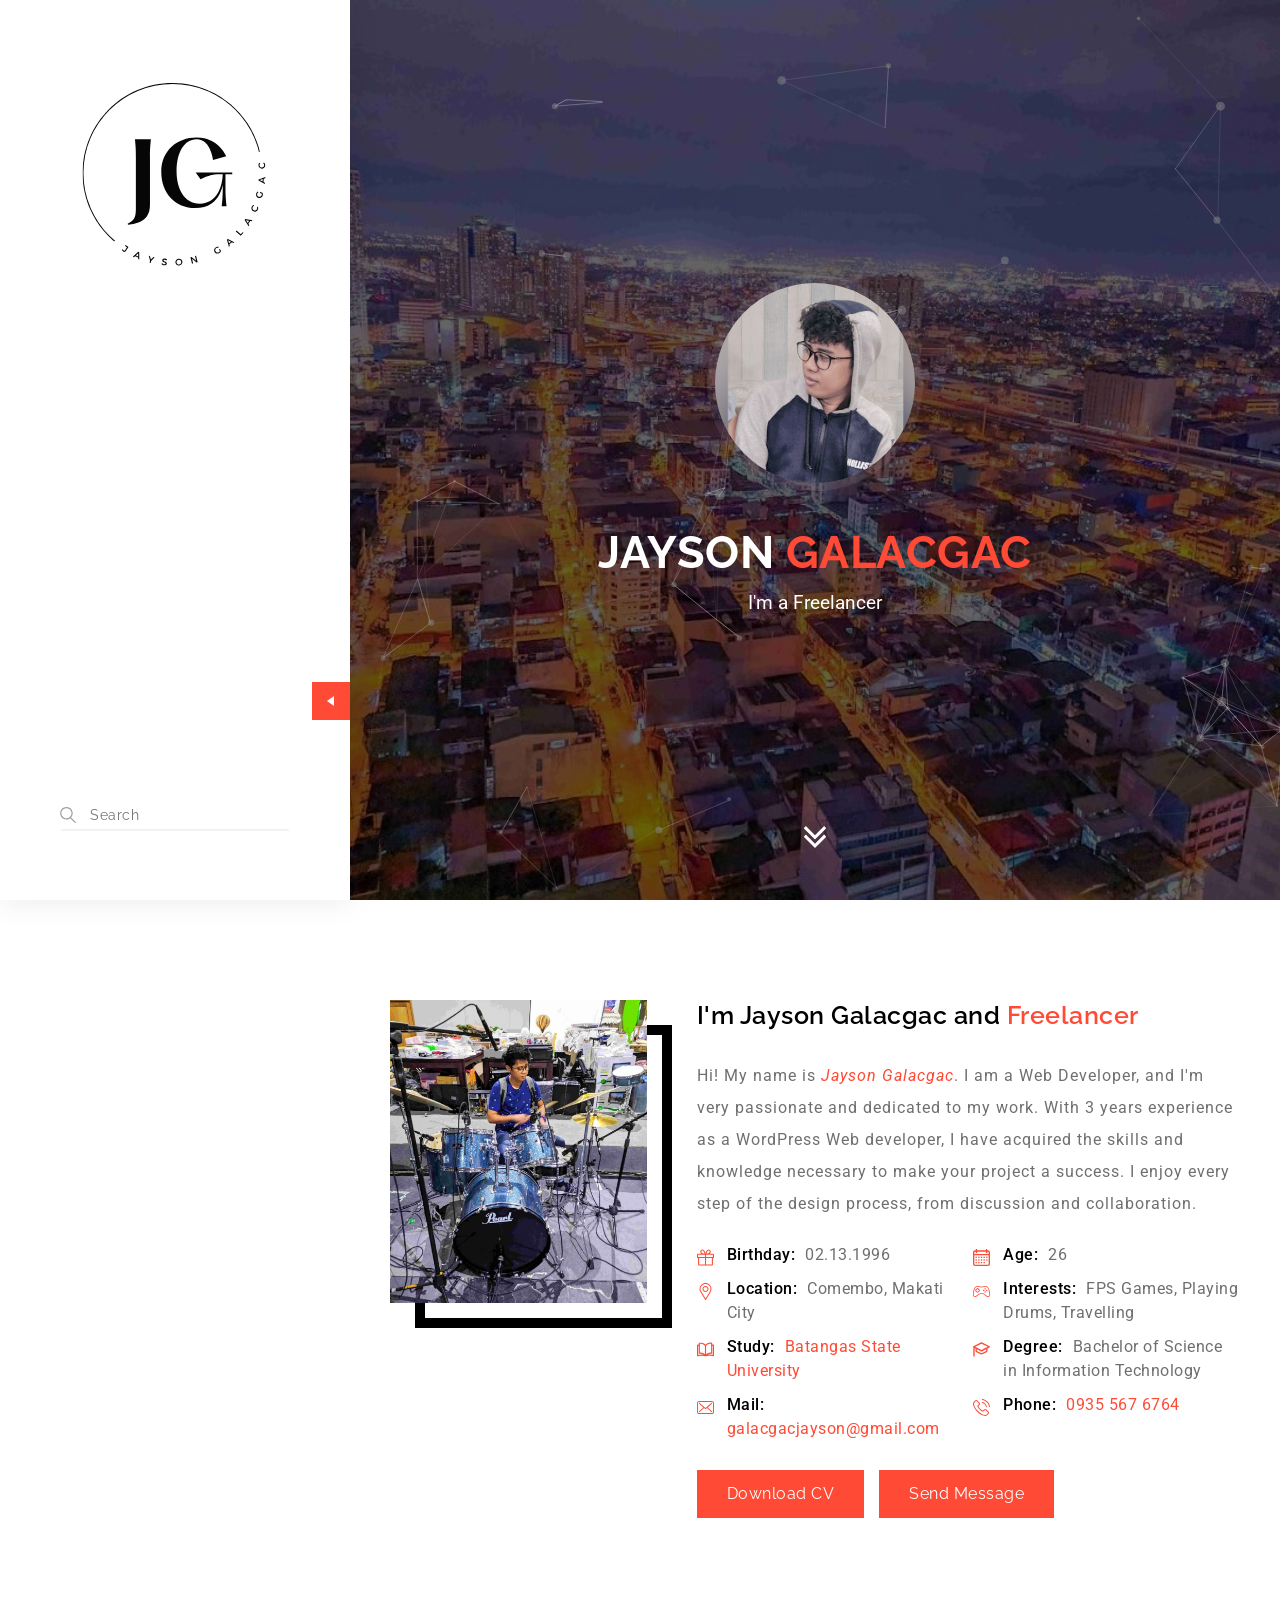
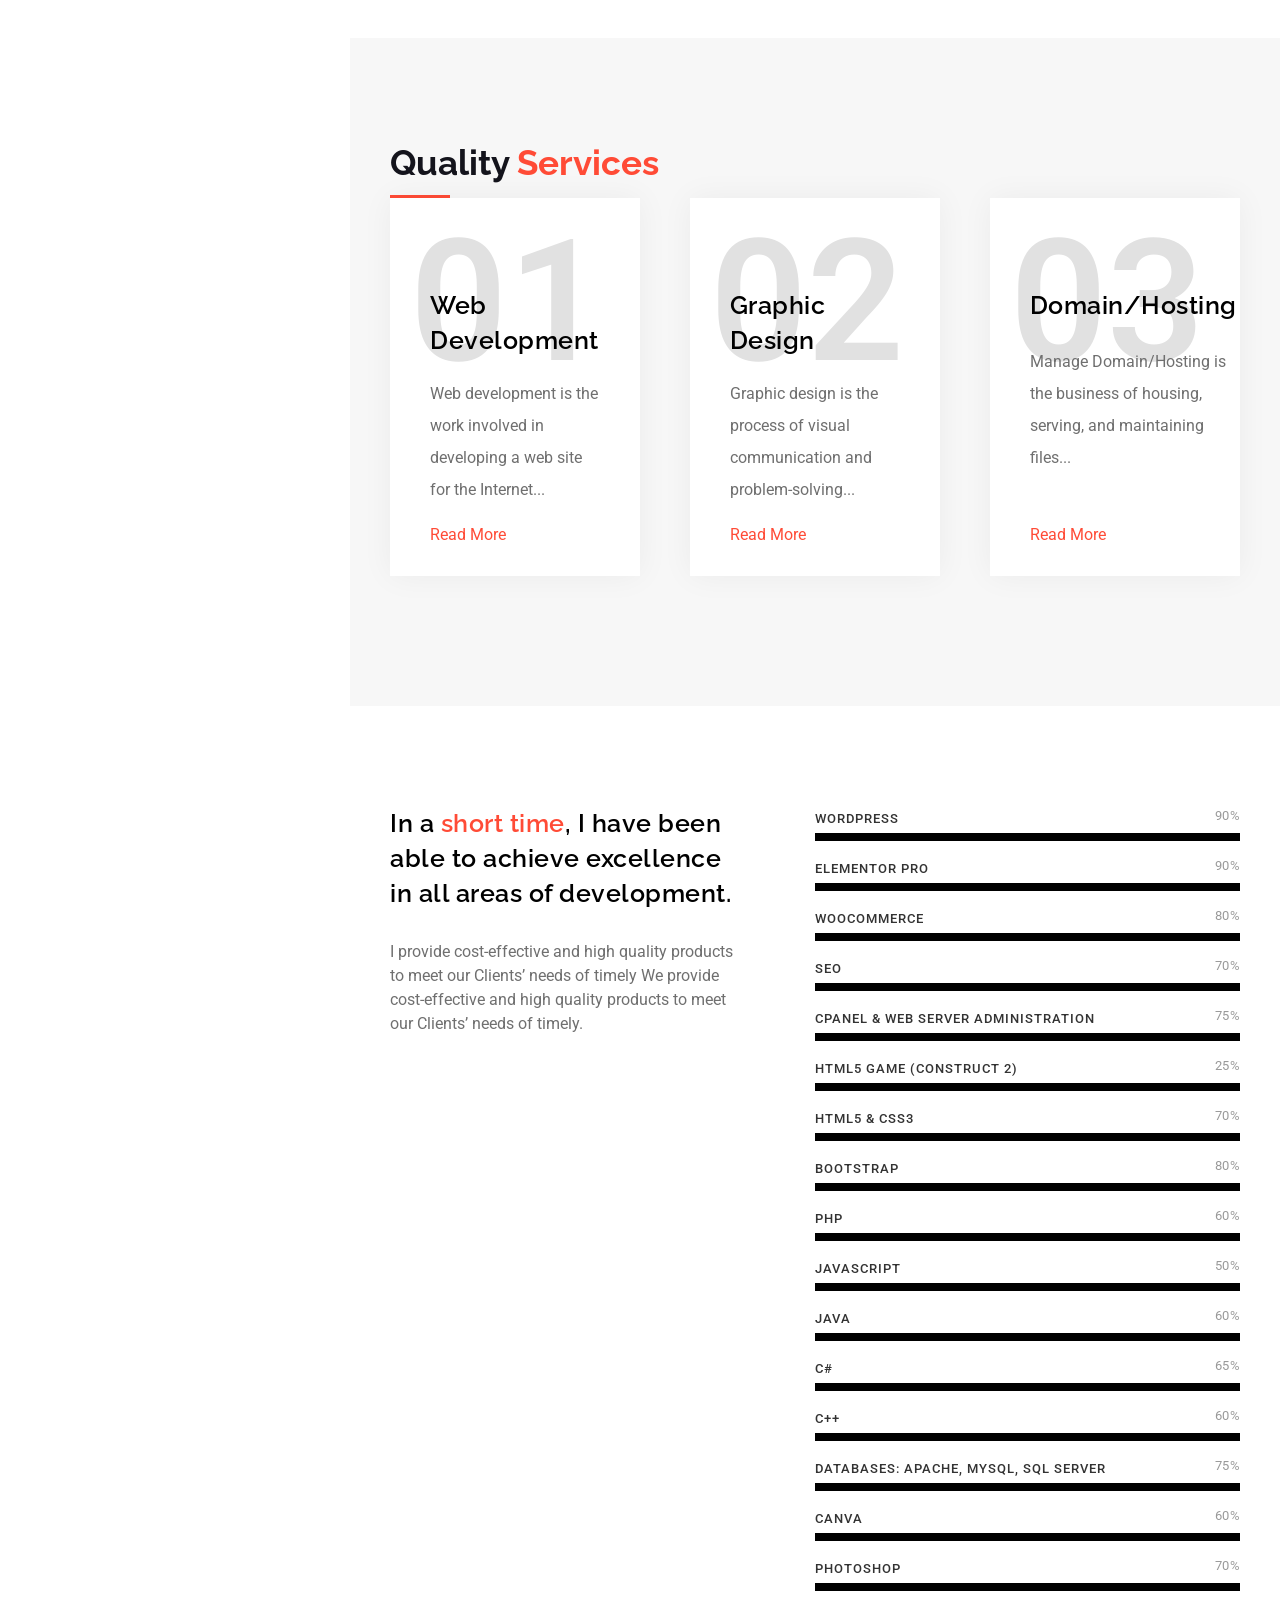
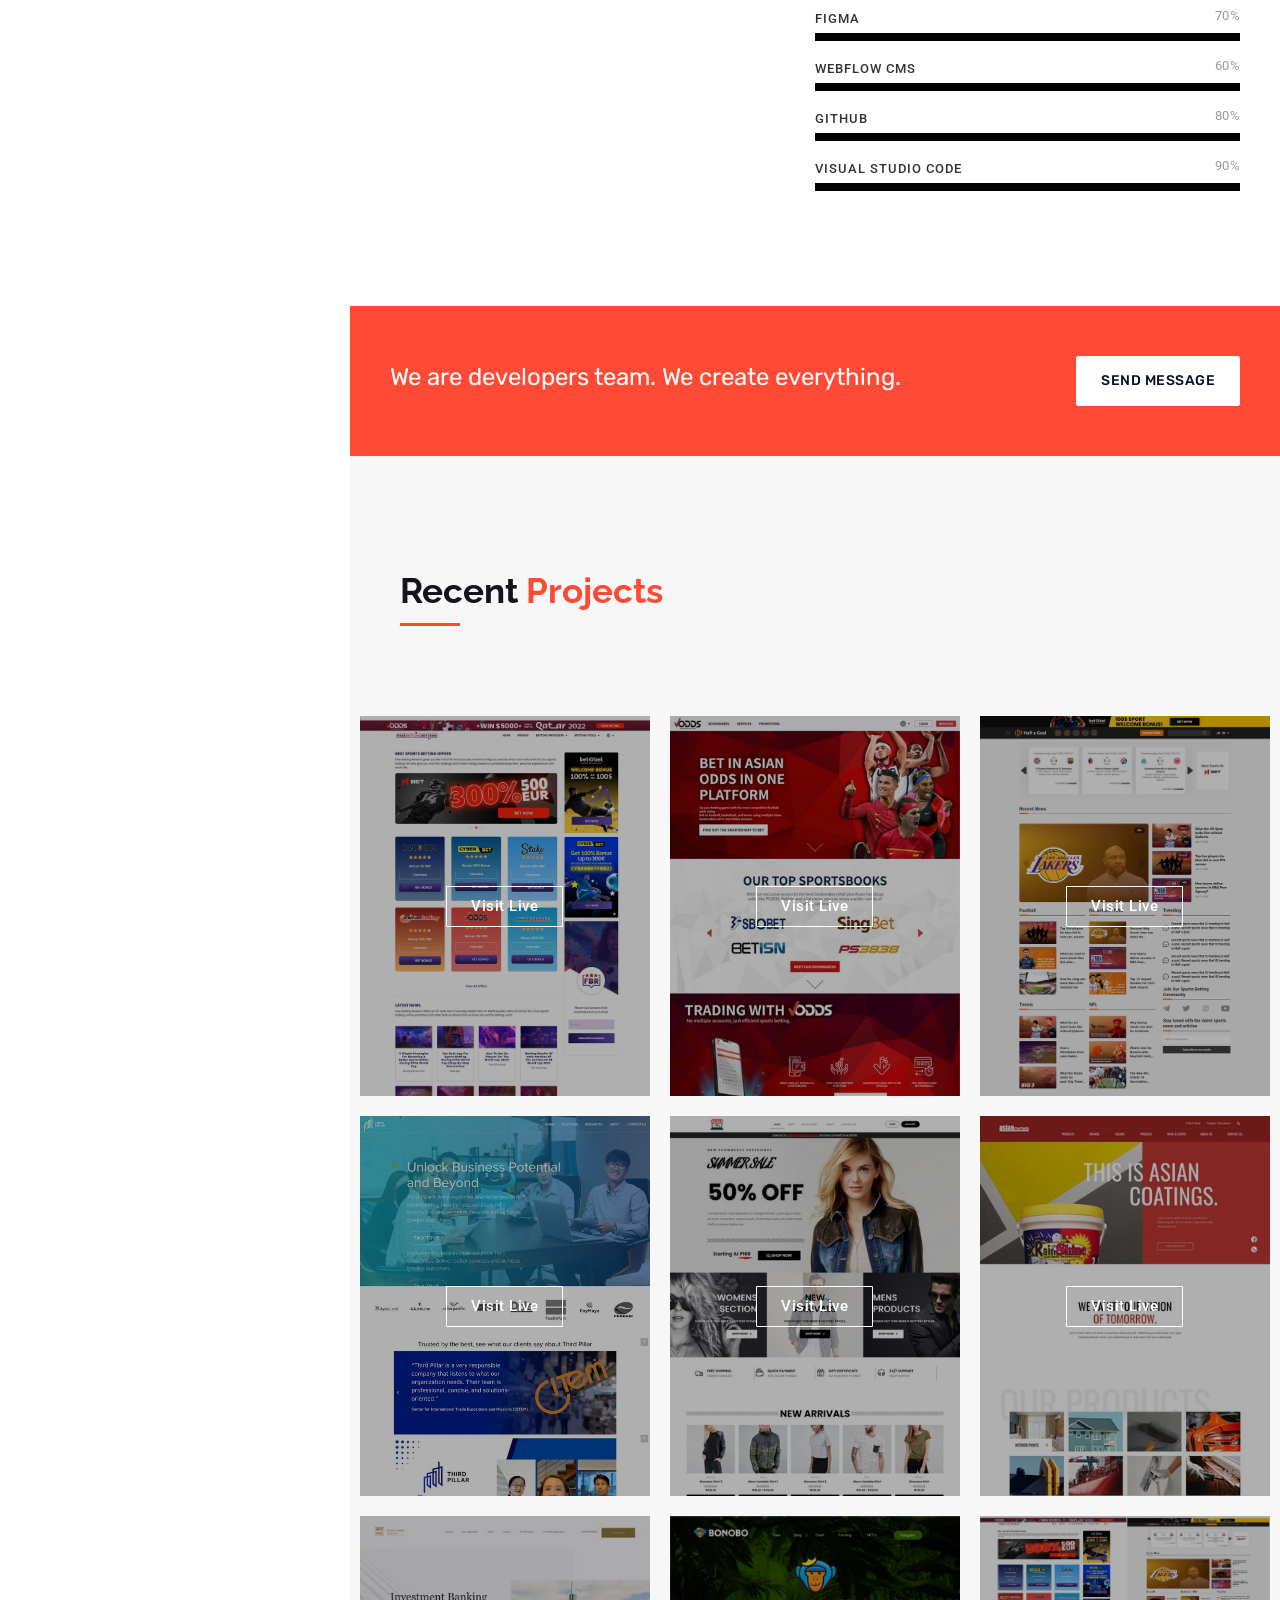
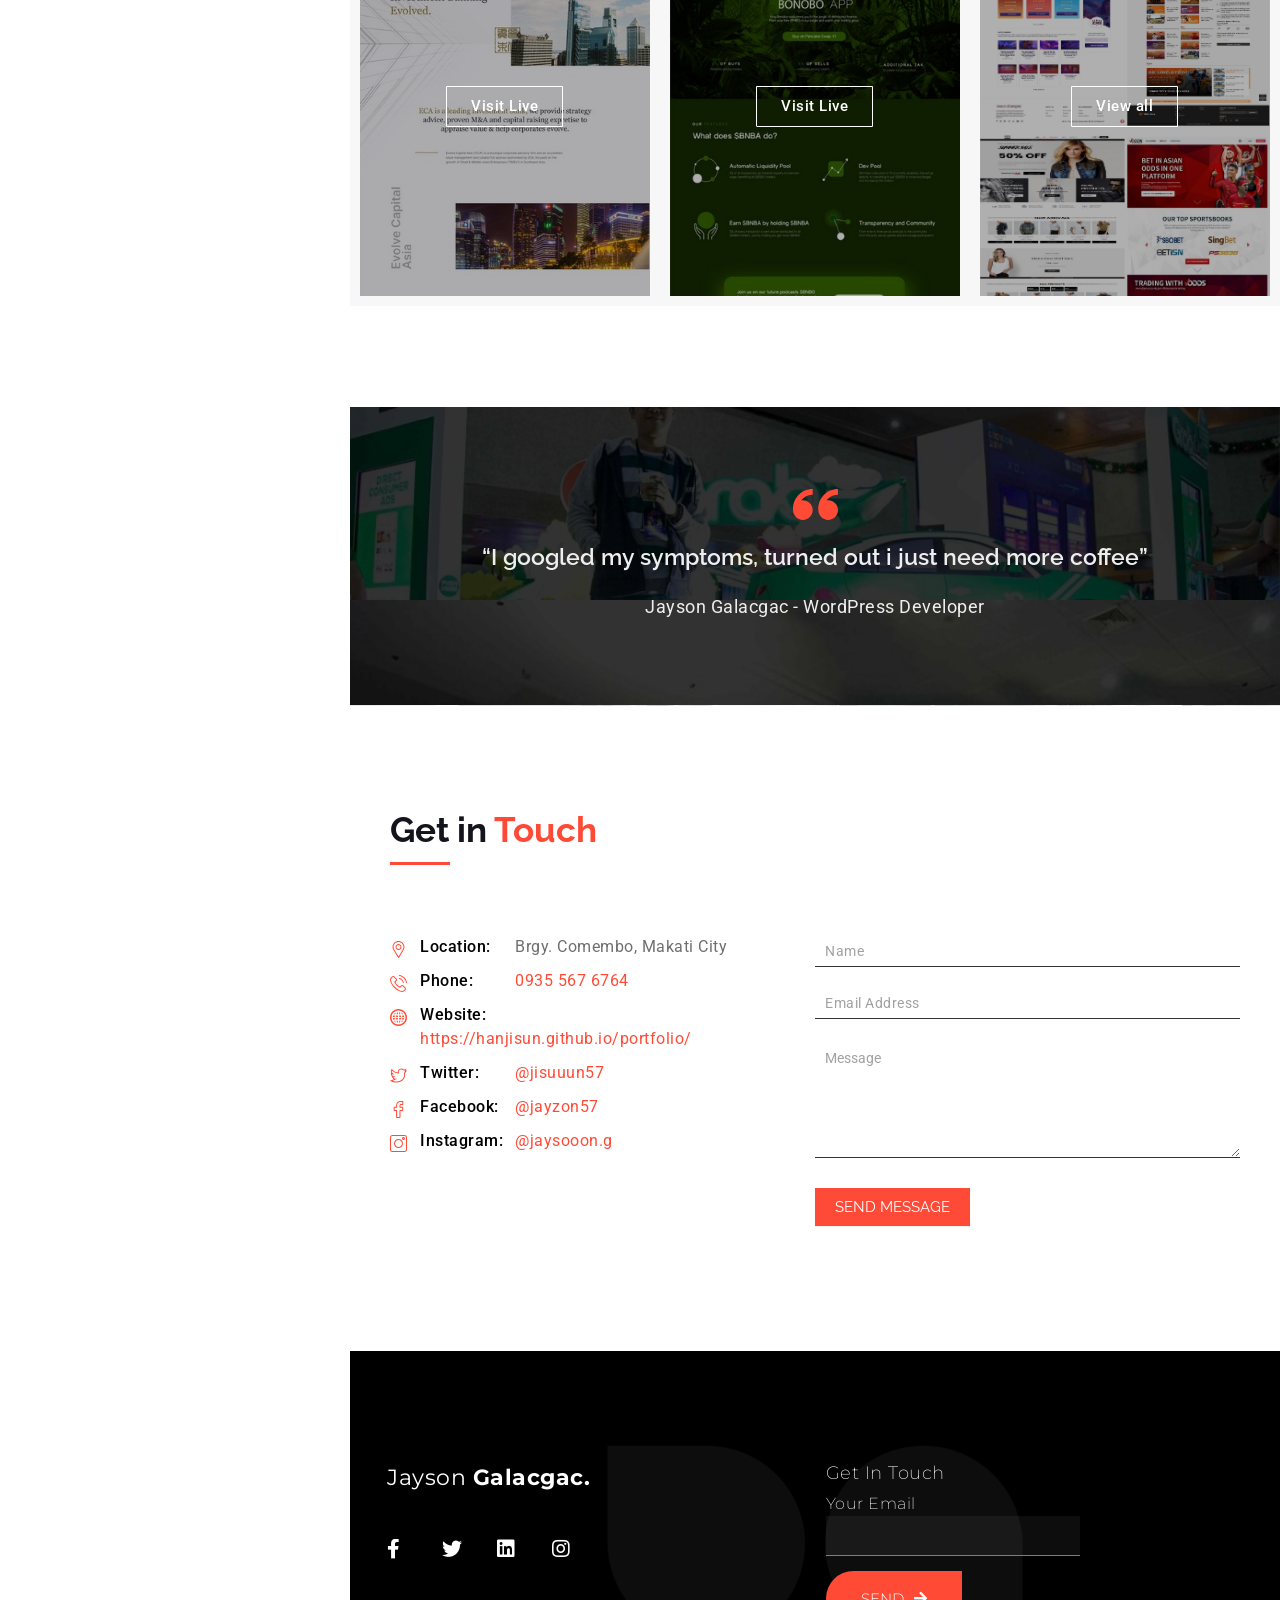
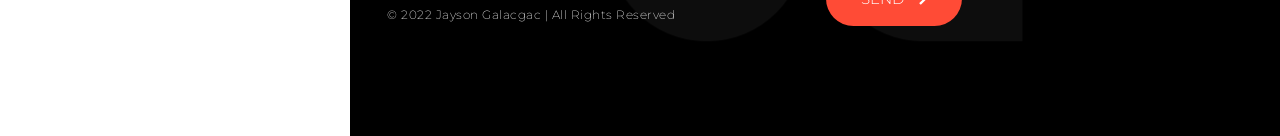
==== index.html @ c8a16c0e "Fixed title and link of "Recent pages v2" to All pages" ====
<!DOCTYPE html >  <html lang="en-US"><head>    <meta charset="UTF-8">  <meta name="viewport" content="width=device-width, initial-scale=1, maximum-scale=1">    <title>Portfolio &#8211; Jayson Galacgac | Welcome!</title> <meta name='robots' content='max-image-preview:large' /> <link rel='dns-prefetch' href='//fonts.googleapis.com' /> <link href='https://fonts.gstatic.com' crossorigin rel='preconnect' /> <link rel="alternate" type="application/rss+xml" title="Portfolio &raquo; Feed" href="http://portfolio-staging-v2/feed/" /> <link rel="alternate" type="application/rss+xml" title="Portfolio &raquo; Comments Feed" href="http://portfolio-staging-v2/comments/feed/" /> <script type="text/javascript">
window._wpemojiSettings = {"baseUrl":"https:\/\/s.w.org\/images\/core\/emoji\/14.0.0\/72x72\/","ext":".png","svgUrl":"https:\/\/s.w.org\/images\/core\/emoji\/14.0.0\/svg\/","svgExt":".svg","source":{"concatemoji":"http:\/\/portfolio-staging-v2\/wp-includes\/js\/wp-emoji-release.min.js?ver=6.1.1"}};
/*! This file is auto-generated */
!function(e,a,t){var n,r,o,i=a.createElement("canvas"),p=i.getContext&&i.getContext("2d");function s(e,t){var a=String.fromCharCode,e=(p.clearRect(0,0,i.width,i.height),p.fillText(a.apply(this,e),0,0),i.toDataURL());return p.clearRect(0,0,i.width,i.height),p.fillText(a.apply(this,t),0,0),e===i.toDataURL()}function c(e){var t=a.createElement("script");t.src=e,t.defer=t.type="text/javascript",a.getElementsByTagName("head")[0].appendChild(t)}for(o=Array("flag","emoji"),t.supports={everything:!0,everythingExceptFlag:!0},r=0;r<o.length;r++)t.supports[o[r]]=function(e){if(p&&p.fillText)switch(p.textBaseline="top",p.font="600 32px Arial",e){case"flag":return s([127987,65039,8205,9895,65039],[127987,65039,8203,9895,65039])?!1:!s([55356,56826,55356,56819],[55356,56826,8203,55356,56819])&&!s([55356,57332,56128,56423,56128,56418,56128,56421,56128,56430,56128,56423,56128,56447],[55356,57332,8203,56128,56423,8203,56128,56418,8203,56128,56421,8203,56128,56430,8203,56128,56423,8203,56128,56447]);case"emoji":return!s([129777,127995,8205,129778,127999],[129777,127995,8203,129778,127999])}return!1}(o[r]),t.supports.everything=t.supports.everything&&t.supports[o[r]],"flag"!==o[r]&&(t.supports.everythingExceptFlag=t.supports.everythingExceptFlag&&t.supports[o[r]]);t.supports.everythingExceptFlag=t.supports.everythingExceptFlag&&!t.supports.flag,t.DOMReady=!1,t.readyCallback=function(){t.DOMReady=!0},t.supports.everything||(n=function(){t.readyCallback()},a.addEventListener?(a.addEventListener("DOMContentLoaded",n,!1),e.addEventListener("load",n,!1)):(e.attachEvent("onload",n),a.attachEvent("onreadystatechange",function(){"complete"===a.readyState&&t.readyCallback()})),(e=t.source||{}).concatemoji?c(e.concatemoji):e.wpemoji&&e.twemoji&&(c(e.twemoji),c(e.wpemoji)))}(window,document,window._wpemojiSettings);
</script> <style type="text/css"> img.wp-smiley, img.emoji { 	display: inline !important; 	border: none !important; 	box-shadow: none !important; 	height: 1em !important; 	width: 1em !important; 	margin: 0 0.07em !important; 	vertical-align: -0.1em !important; 	background: none !important; 	padding: 0 !important; } </style> 	<link rel='stylesheet' id='formidable-css' href='./css/formidable-css-formidableforms.css' type='text/css' media='all' /> <link rel='stylesheet' id='wp-block-library-css' href='./css/dist-block-library-style.min.css' type='text/css' media='all' /> <link rel='stylesheet' id='classic-theme-styles-css' href='./css/c1m-classic-themes.min.css' type='text/css' media='all' /> <style id='global-styles-inline-css' type='text/css'> body{--wp--preset--color--black: #000000;--wp--preset--color--cyan-bluish-gray: #abb8c3;--wp--preset--color--white: #ffffff;--wp--preset--color--pale-pink: #f78da7;--wp--preset--color--vivid-red: #cf2e2e;--wp--preset--color--luminous-vivid-orange: #ff6900;--wp--preset--color--luminous-vivid-amber: #fcb900;--wp--preset--color--light-green-cyan: #7bdcb5;--wp--preset--color--vivid-green-cyan: #00d084;--wp--preset--color--pale-cyan-blue: #8ed1fc;--wp--preset--color--vivid-cyan-blue: #0693e3;--wp--preset--color--vivid-purple: #9b51e0;--wp--preset--gradient--vivid-cyan-blue-to-vivid-purple: linear-gradient(135deg,rgba(6,147,227,1) 0%,rgb(155,81,224) 100%);--wp--preset--gradient--light-green-cyan-to-vivid-green-cyan: linear-gradient(135deg,rgb(122,220,180) 0%,rgb(0,208,130) 100%);--wp--preset--gradient--luminous-vivid-amber-to-luminous-vivid-orange: linear-gradient(135deg,rgba(252,185,0,1) 0%,rgba(255,105,0,1) 100%);--wp--preset--gradient--luminous-vivid-orange-to-vivid-red: linear-gradient(135deg,rgba(255,105,0,1) 0%,rgb(207,46,46) 100%);--wp--preset--gradient--very-light-gray-to-cyan-bluish-gray: linear-gradient(135deg,rgb(238,238,238) 0%,rgb(169,184,195) 100%);--wp--preset--gradient--cool-to-warm-spectrum: linear-gradient(135deg,rgb(74,234,220) 0%,rgb(151,120,209) 20%,rgb(207,42,186) 40%,rgb(238,44,130) 60%,rgb(251,105,98) 80%,rgb(254,248,76) 100%);--wp--preset--gradient--blush-light-purple: linear-gradient(135deg,rgb(255,206,236) 0%,rgb(152,150,240) 100%);--wp--preset--gradient--blush-bordeaux: linear-gradient(135deg,rgb(254,205,165) 0%,rgb(254,45,45) 50%,rgb(107,0,62) 100%);--wp--preset--gradient--luminous-dusk: linear-gradient(135deg,rgb(255,203,112) 0%,rgb(199,81,192) 50%,rgb(65,88,208) 100%);--wp--preset--gradient--pale-ocean: linear-gradient(135deg,rgb(255,245,203) 0%,rgb(182,227,212) 50%,rgb(51,167,181) 100%);--wp--preset--gradient--electric-grass: linear-gradient(135deg,rgb(202,248,128) 0%,rgb(113,206,126) 100%);--wp--preset--gradient--midnight: linear-gradient(135deg,rgb(2,3,129) 0%,rgb(40,116,252) 100%);--wp--preset--duotone--dark-grayscale: url('#wp-duotone-dark-grayscale');--wp--preset--duotone--grayscale: url('#wp-duotone-grayscale');--wp--preset--duotone--purple-yellow: url('#wp-duotone-purple-yellow');--wp--preset--duotone--blue-red: url('#wp-duotone-blue-red');--wp--preset--duotone--midnight: url('#wp-duotone-midnight');--wp--preset--duotone--magenta-yellow: url('#wp-duotone-magenta-yellow');--wp--preset--duotone--purple-green: url('#wp-duotone-purple-green');--wp--preset--duotone--blue-orange: url('#wp-duotone-blue-orange');--wp--preset--font-size--small: 13px;--wp--preset--font-size--medium: 20px;--wp--preset--font-size--large: 36px;--wp--preset--font-size--x-large: 42px;--wp--preset--spacing--20: 0.44rem;--wp--preset--spacing--30: 0.67rem;--wp--preset--spacing--40: 1rem;--wp--preset--spacing--50: 1.5rem;--wp--preset--spacing--60: 2.25rem;--wp--preset--spacing--70: 3.38rem;--wp--preset--spacing--80: 5.06rem;}:where(.is-layout-flex){gap: 0.5em;}body .is-layout-flow > .alignleft{float: left;margin-inline-start: 0;margin-inline-end: 2em;}body .is-layout-flow > .alignright{float: right;margin-inline-start: 2em;margin-inline-end: 0;}body .is-layout-flow > .aligncenter{margin-left: auto !important;margin-right: auto !important;}body .is-layout-constrained > .alignleft{float: left;margin-inline-start: 0;margin-inline-end: 2em;}body .is-layout-constrained > .alignright{float: right;margin-inline-start: 2em;margin-inline-end: 0;}body .is-layout-constrained > .aligncenter{margin-left: auto !important;margin-right: auto !important;}body .is-layout-constrained > :where(:not(.alignleft):not(.alignright):not(.alignfull)){max-width: var(--wp--style--global--content-size);margin-left: auto !important;margin-right: auto !important;}body .is-layout-constrained > .alignwide{max-width: var(--wp--style--global--wide-size);}body .is-layout-flex{display: flex;}body .is-layout-flex{flex-wrap: wrap;align-items: center;}body .is-layout-flex > *{margin: 0;}:where(.wp-block-columns.is-layout-flex){gap: 2em;}.has-black-color{color: var(--wp--preset--color--black) !important;}.has-cyan-bluish-gray-color{color: var(--wp--preset--color--cyan-bluish-gray) !important;}.has-white-color{color: var(--wp--preset--color--white) !important;}.has-pale-pink-color{color: var(--wp--preset--color--pale-pink) !important;}.has-vivid-red-color{color: var(--wp--preset--color--vivid-red) !important;}.has-luminous-vivid-orange-color{color: var(--wp--preset--color--luminous-vivid-orange) !important;}.has-luminous-vivid-amber-color{color: var(--wp--preset--color--luminous-vivid-amber) !important;}.has-light-green-cyan-color{color: var(--wp--preset--color--light-green-cyan) !important;}.has-vivid-green-cyan-color{color: var(--wp--preset--color--vivid-green-cyan) !important;}.has-pale-cyan-blue-color{color: var(--wp--preset--color--pale-cyan-blue) !important;}.has-vivid-cyan-blue-color{color: var(--wp--preset--color--vivid-cyan-blue) !important;}.has-vivid-purple-color{color: var(--wp--preset--color--vivid-purple) !important;}.has-black-background-color{background-color: var(--wp--preset--color--black) !important;}.has-cyan-bluish-gray-background-color{background-color: var(--wp--preset--color--cyan-bluish-gray) !important;}.has-white-background-color{background-color: var(--wp--preset--color--white) !important;}.has-pale-pink-background-color{background-color: var(--wp--preset--color--pale-pink) !important;}.has-vivid-red-background-color{background-color: var(--wp--preset--color--vivid-red) !important;}.has-luminous-vivid-orange-background-color{background-color: var(--wp--preset--color--luminous-vivid-orange) !important;}.has-luminous-vivid-amber-background-color{background-color: var(--wp--preset--color--luminous-vivid-amber) !important;}.has-light-green-cyan-background-color{background-color: var(--wp--preset--color--light-green-cyan) !important;}.has-vivid-green-cyan-background-color{background-color: var(--wp--preset--color--vivid-green-cyan) !important;}.has-pale-cyan-blue-background-color{background-color: var(--wp--preset--color--pale-cyan-blue) !important;}.has-vivid-cyan-blue-background-color{background-color: var(--wp--preset--color--vivid-cyan-blue) !important;}.has-vivid-purple-background-color{background-color: var(--wp--preset--color--vivid-purple) !important;}.has-black-border-color{border-color: var(--wp--preset--color--black) !important;}.has-cyan-bluish-gray-border-color{border-color: var(--wp--preset--color--cyan-bluish-gray) !important;}.has-white-border-color{border-color: var(--wp--preset--color--white) !important;}.has-pale-pink-border-color{border-color: var(--wp--preset--color--pale-pink) !important;}.has-vivid-red-border-color{border-color: var(--wp--preset--color--vivid-red) !important;}.has-luminous-vivid-orange-border-color{border-color: var(--wp--preset--color--luminous-vivid-orange) !important;}.has-luminous-vivid-amber-border-color{border-color: var(--wp--preset--color--luminous-vivid-amber) !important;}.has-light-green-cyan-border-color{border-color: var(--wp--preset--color--light-green-cyan) !important;}.has-vivid-green-cyan-border-color{border-color: var(--wp--preset--color--vivid-green-cyan) !important;}.has-pale-cyan-blue-border-color{border-color: var(--wp--preset--color--pale-cyan-blue) !important;}.has-vivid-cyan-blue-border-color{border-color: var(--wp--preset--color--vivid-cyan-blue) !important;}.has-vivid-purple-border-color{border-color: var(--wp--preset--color--vivid-purple) !important;}.has-vivid-cyan-blue-to-vivid-purple-gradient-background{background: var(--wp--preset--gradient--vivid-cyan-blue-to-vivid-purple) !important;}.has-light-green-cyan-to-vivid-green-cyan-gradient-background{background: var(--wp--preset--gradient--light-green-cyan-to-vivid-green-cyan) !important;}.has-luminous-vivid-amber-to-luminous-vivid-orange-gradient-background{background: var(--wp--preset--gradient--luminous-vivid-amber-to-luminous-vivid-orange) !important;}.has-luminous-vivid-orange-to-vivid-red-gradient-background{background: var(--wp--preset--gradient--luminous-vivid-orange-to-vivid-red) !important;}.has-very-light-gray-to-cyan-bluish-gray-gradient-background{background: var(--wp--preset--gradient--very-light-gray-to-cyan-bluish-gray) !important;}.has-cool-to-warm-spectrum-gradient-background{background: var(--wp--preset--gradient--cool-to-warm-spectrum) !important;}.has-blush-light-purple-gradient-background{background: var(--wp--preset--gradient--blush-light-purple) !important;}.has-blush-bordeaux-gradient-background{background: var(--wp--preset--gradient--blush-bordeaux) !important;}.has-luminous-dusk-gradient-background{background: var(--wp--preset--gradient--luminous-dusk) !important;}.has-pale-ocean-gradient-background{background: var(--wp--preset--gradient--pale-ocean) !important;}.has-electric-grass-gradient-background{background: var(--wp--preset--gradient--electric-grass) !important;}.has-midnight-gradient-background{background: var(--wp--preset--gradient--midnight) !important;}.has-small-font-size{font-size: var(--wp--preset--font-size--small) !important;}.has-medium-font-size{font-size: var(--wp--preset--font-size--medium) !important;}.has-large-font-size{font-size: var(--wp--preset--font-size--large) !important;}.has-x-large-font-size{font-size: var(--wp--preset--font-size--x-large) !important;} .wp-block-navigation a:where(:not(.wp-element-button)){color: inherit;} :where(.wp-block-columns.is-layout-flex){gap: 2em;} .wp-block-pullquote{font-size: 1.5em;line-height: 1.6;} </style> <link rel='stylesheet' id='arlo_fn_googlefonts-css' href='http://fonts.googleapis.com/css?family=Montserrat%3A400%2C400italic%2C500%2C500italic%2C600%2C600italic%2C700%2C700italic%7CLora%3A400%2C400italic%2C500%2C500italic%2C600%2C600italic%2C700%2C700italic%7CRaleway%3A400%2C400italic%2C500%2C500italic%2C600%2C600italic%2C700%2C700italic%7CMontserrat%3A400%2C400italic%2C500%2C500italic%2C600%2C600italic%2C700%2C700italic%7CRaleway%3A400%2C400italic%2C500%2C500italic%2C600%2C600italic%2C700%2C700italic%7CRoboto%3A400%2C400italic%2C500%2C500italic%2C600%2C600italic%2C700%2C700italic&#038;subset=latin%2Ccyrillic%2Cgreek%2Cvietnamese&#038;ver=6.1.1' type='text/css' media='all' /> <link rel='stylesheet' id='elementor-icons-css' href='./css/elementor-assets-lib-eicons-css-elementor-icons.min.css' type='text/css' media='all' /> <link rel='stylesheet' id='elementor-frontend-css' href='./css/elementor-assets-css-frontend-lite.min.css' type='text/css' media='all' /> <link rel='stylesheet' id='elementor-post-6-css' href='./css/elementor-css-post-6.css' type='text/css' media='all' /> <link rel='stylesheet' id='twenty-twenty-css' href='./css/arlo-core-shortcode-assets-css-twenty-twenty.css' type='text/css' media='all' /> <link rel='stylesheet' id='fullpage-css' href='./css/arlo-core-shortcode-assets-css-fullpage.css' type='text/css' media='all' /> <link rel='stylesheet' id='swiper-css' href='./css/arlo-core-shortcode-assets-css-swiper.css' type='text/css' media='all' /> <link rel='stylesheet' id='owl-theme-default-css' href='./css/arlo-core-shortcode-assets-css-owl-theme-default.css' type='text/css' media='all' /> <link rel='stylesheet' id='owl-carousel-css' href='./css/arlo-core-shortcode-assets-css-owl-carousel.css' type='text/css' media='all' /> <link rel='stylesheet' id='magnific-popup-css' href='./css/arlo-core-shortcode-assets-css-magnific-popup.css' type='text/css' media='all' /> <link rel='stylesheet' id='frel_fontello-css' href='./css/arlo-core-shortcode-assets-css-fontello.css' type='text/css' media='all' /> <link rel='stylesheet' id='frel_arlo_style-css' href='./css/arlo-core-shortcode-assets-css-style-arlo.css' type='text/css' media='all' /> <link rel='stylesheet' id='frel_arlo_style_rtl-css' href='./css/arlo-core-shortcode-assets-css-style-rtl.css' type='text/css' media='all' /> <link rel='stylesheet' id='frel_style-css' href='./css/arlo-core-shortcode-assets-css-style.css' type='text/css' media='all' /> <link rel='stylesheet' id='elementor-pro-css' href='./css/elementor-pro-assets-css-frontend-lite.min.css' type='text/css' media='all' /> <link rel='stylesheet' id='elementor-global-css' href='./css/elementor-css-global.css' type='text/css' media='all' /> <link rel='stylesheet' id='elementor-post-699-css' href='./css/elementor-css-post-699.css' type='text/css' media='all' /> <link rel='stylesheet' id='eael-general-css' href='./css/essential-addons-for-elementor-lite-assets-front-end-css-view-general.min.css' type='text/css' media='all' /> <link rel='stylesheet' id='arlo-fn-font-url-css' href='https://fonts.googleapis.com/css?family=Open+Sans%3A300%2C300i%2C400%2C400i%2C600%2C600i%2C800%2C800i%7CRubik%3A300%2C300i%2C400%2C400i%2C600%2C600i%2C800%2C800i%7CMuli%3A300%2C300i%2C400%2C400i%2C600%2C600i%2C800%2C800i%7CMontserrat%3A300%2C300i%2C400%2C400i%2C600%2C600i%2C800%2C800i%7CLora%3A300%2C300i%2C400%2C400i%2C600%2C600i%2C800%2C800i%7CPoppins%3A300%2C300i%2C400%2C400i%2C600%2C600i%2C800%2C800i%7COswald%3A300%2C300i%2C400%2C400i%2C600%2C600i%2C800%2C800i%7CHeebo%3A100%2C200%2C300%2C400%2C500%2C700%2C800%2C900&#038;subset=latin%2Clatin-ext' type='text/css' media='all' /> <link rel='stylesheet' id='arlo-fn-base-css' href='./css/arlo-framework-css-base.css' type='text/css' media='all' /> <link rel='stylesheet' id='arlo-fn-skeleton-css' href='./css/arlo-framework-css-skeleton.css' type='text/css' media='all' /> <link rel='stylesheet' id='fontello-css' href='./css/arlo-framework-css-fontello.css' type='text/css' media='all' /> <link rel='stylesheet' id='justified-css' href='./css/arlo-framework-css-justified.css' type='text/css' media='all' /> <link rel='stylesheet' id='select2-css' href='./css/arlo-framework-css-select2.css' type='text/css' media='all' /> <link rel='stylesheet' id='lightgallery-css' href='./css/arlo-framework-css-lightgallery.css' type='text/css' media='all' /> <link rel='stylesheet' id='arlo-fn-woocommerce-css' href='./css/arlo-config-config-woo-woocommerce.css' type='text/css' media='all' /> <link rel='stylesheet' id='arlo-fn-rtl-stylesheet-css' href='./css/arlo-framework-css-rtl.style.css' type='text/css' media='all' /> <link rel='stylesheet' id='arlo-fn-navigation-css' href='./css/arlo-framework-css-navigation.css' type='text/css' media='all' /> <link rel='stylesheet' id='arlo-fn-hamburger-css' href='./css/arlo-framework-css-hamburger.css' type='text/css' media='all' /> <link rel='stylesheet' id='arlo-fn-theme-style-css' href='./css/arlo-framework-css-theme-style.css' type='text/css' media='all' /> <link rel='stylesheet' id='arlo-fn-stylesheet-css' href='./css/arlo-style.css' type='text/css' media='all' /> <link rel="preload" as="style" href="https://fonts.googleapis.com/css?family=Poppins:400%7CRoboto:500,400%7CRaleway:500,400%7CMontserrat:400%7CLora:400&#038;display=swap&#038;ver=1669209103" /><link rel="stylesheet" href="https://fonts.googleapis.com/css?family=Poppins:400%7CRoboto:500,400%7CRaleway:500,400%7CMontserrat:400%7CLora:400&#038;display=swap&#038;ver=1669209103" media="print" onload="this.media='all'"><noscript><link rel="stylesheet" href="https://fonts.googleapis.com/css?family=Poppins:400%7CRoboto:500,400%7CRaleway:500,400%7CMontserrat:400%7CLora:400&#038;display=swap&#038;ver=1669209103" /></noscript><link rel='stylesheet' id='arlo_fn_inline-css' href='./css/arlo-framework-css-inline.css' type='text/css' media='all' /> <style id='arlo_fn_inline-inline-css' type='text/css'>   		  		#arlo_fn_fixedsub ul a,  		ul.nav__hor > li > a,  		.arlo_fn_header .menu_nav ul.vert_nav li > a{  			font-family:'Raleway', Rubik, Arial, Helvetica, sans-serif;   			font-size:16px;    			font-weight:500;    		}  		  		.arlo_fn_mobilemenu_wrap .vert_menu_list a{  			font-family:'Montserrat', Montserrat, Arial, Helvetica, sans-serif;   			font-size:18px;    			font-weight:400;    		}  		  		.fn_cs_counter_with_rating .rating_holder h3.rating_text{  			font-family:'Roboto', Roboto, Arial, Helvetica, sans-serif;  		}  		body{  			font-family:'Roboto', Roboto, Arial, Helvetica, sans-serif;   			font-size:16px;    			font-weight:400;    		}  		  		.woocommerce .quantity .qty, .uneditable-input, input[type=number], input[type=email], input[type=url], input[type=search], input[type=tel], input[type=color], input[type=text], input[type=password], input[type=datetime], input[type=datetime-local], input[type=date], input[type=month], input[type=time], input[type=week], input, button, select, textarea{  			font-family: 'Raleway', Roboto, Arial, Helvetica, sans-serif;   			font-size:14px;   			font-weight:400;  		}  		  		  		h1,h2,h3,h4,h5,h6{  			font-family: 'Raleway', Rubik, Arial, Helvetica, sans-serif;  			font-weight:400;  		}  		  		.arlo_fn_header .toll_free .tf_in p,  		.arlo_fn_mobilemenu_wrap .m_toll_free .tf_in p,  		.fn_cs_services_classic span.more_details a,  		.fn_cs_about_with_rating .badge_left .year,  		.fn_cs_about_with_rating .badge_left .text,  		.fn_cs_about_with_rating .bottom_section p,  		.fn_cs_project_sticky_full .left_part a,  		.fn_cs_project_sticky_full .right_part .title_holder p a,  		.service_list_as_function li a,  		ul.arlo_fn_service_list_default .read_more a,  		input[type=button],  		input[type=submit],  		button,  		.fn_cs_introduce .badge_holder span,  		.wid-title span,  		.arlo_fn_widget_estimate .bfwe_inner a,  		.fn_cs_main_slider_with_content .control_panel .swiper_pagination > span,  		.fn_cs_button a,  		.fn_cs_principles .right_part .number_holder,  		.fn_cs_project_sticky_modern .left_part a,  		.fn_cs_project_sticky_modern .right_part .title_holder p a{  			font-family: 'Raleway', Rubik, Arial, Helvetica, sans-serif;  		}  		blockquote{  			font-family: 'Lora', Lora, Arial, Helvetica, sans-serif;   			font-size:16px;   			font-weight:400;  		}  		  		.fn_cs_counter_with_rating .rating_holder h3.rating_number,  		.arlo_fn_widget_brochure .text,  		ul.arlo_fn_archive_list .read_more a,  		.arlo_fn_portfolio_category_filter ul a,  		ul.ajax_pagination a,  		ul.arlo_fn_portfolio_list .title_holder p,  		a.arlo_fn_totop .text,  		.arlo_fn_searchpagelist_item a.read_more,  		.service_single .other_services .read_more a{  			font-family: 'Montserrat', Montserrat, Arial, Helvetica, sans-serif;  		}  		  		  			.arlo_fn_footer .widget_oih_opt_in_widget button:hover{background-color: #316397 !important;}  			table a,  			blockquote a,  			.arlo_fn_blog_single .fn-format-link a:hover,  			.arlo_fn_comment a.comment-reply-link,  			.arlo_fn_portfolio_details .info_list p,  			.arlo_fn_portfolio_details .info_list span a:hover,  			.arlo_fn_portfolio_details .video_holder .play_text,  			ul.arlo_fn_service_list .title_holder h3 a:hover,  			.arlo_fn_helpful_fixed .address_list p a,  			.arlo_fn_sidebar .widget_businesshours .fn_days .hours,  			a.woocommerce-privacy-policy-link:hover,  			code a, pre a{color: #316397;}  			  			  			  			.woocommerce #respond input#submit,  			.woocommerce a.button,  			.woocommerce button.button,  			.woocommerce input.button,  			.woocommerce #respond input#submit.alt,  			.woocommerce a.button.alt,  			.woocommerce button.button.alt,  			.woocommerce input.button.alt,  			.woocommerce div.product form.cart .button,  			.woocommerce-message a.button.wc-forward,  			input[type=submit]:hover,  			input[type=button]:hover,  			.arlo_fn_pagelinks a,  			ul.arlo_fn_archive_list .read_more a:hover,  			.arlo_fn_portfolio_category_filter > a,  			.arlo_fn_prevnext[data-switch=prev] .prev a:hover,  			.arlo_fn_prevnext[data-switch=next] .next a:hover,  			.service_single .other_services .read_more a:hover,  			ul.ajax_pagination a:not(.inactive):hover,  			.arlo_fn_quick_contact input[type=button]:hover,  			ul.arlo_fn_service_list .item:hover .title_holder .read_more a{background-color: #316397;}  			  			  			  			  			ul.arlo_fn_service_list .item:hover .title_holder{border-color: #316397;}  		  			.arlo_fn_header .header_closer{background-color: #FF4B36;}  		  			.wpcf7-form input[type=submit],  			.fn_cs_useful_information .wpcf7-form input[type=submit],  			input[type=submit],  			input[type=button],  			.woocommerce #respond input#submit:hover,  			.woocommerce a.button:hover,  			.woocommerce button.button:hover,  			.woocommerce input.button:hover,  			.woocommerce #respond input#submit.alt:hover,  			.woocommerce a.button.alt:hover,  			.woocommerce button.button.alt:hover,  			.woocommerce input.button.alt:hover,  			.woocommerce-message a.button.wc-forward:hover,  			.arlo_fn_quick_contact input[type=button],  			ul.arlo_fn_service_list_default .read_more a:hover,  			ul.arlo_fn_archive_list .read_more a,  			.service_single .other_services .read_more a,  			.arlo_fn_comment div.comment-text .comment-reply-link:hover,  			.arlo_fn_widget_estimate .bfwe_inner,  			.arlo_fn_portfolio_category_filter > a,  			ul.arlo_fn_portfolio_list .item:after,  			ul.arlo_fn_portfolio_list .img_holder a:after,  			.arlo_fn_portfolio_single_list .plus:after,  			.arlo_fn_portfolio_single_list .plus:before,  			.arlo_fn_portfolio_justified .j_list .plus:after,  			.arlo_fn_portfolio_justified .j_list .plus:before,  			ul.arlo_fn_portfolio_list .img_holder a:before,  			.arlo_fn_prevnext[data-switch=prev] .prev a,  			.arlo_fn_prevnext[data-switch=next] .next a,  			.arlo_fn_prevnext[data-switch=yes] a,  			.arlo_fn_pagination li span,  			ul.ajax_pagination a,  			.arlo_fn_pagelinks span.number,  			.arlo_fn_pagelinks span.number:hover,  			.woocommerce nav.woocommerce-pagination ul li span.current,  			.woocommerce nav.woocommerce-pagination ul li a:hover,  			.arlo_fn_pagination li a:hover,  			.arlo_fn_cartbox .fn_cartbox_links a:hover,  			a.fn_cartbox_updater:hover,  			.arlo_fn_searchpopup .search_closer.closed .s_btn,  			.arlo_fn_searchpopup .search_closer:hover .s_btn,  			.arlo_fn_cartbox .fn_cartbox_empty a:hover,  			.arlo_fn_search_common .search_item .title_holder .read_holder a span,  			.arlo_fn_search_common .search_item .title_holder .read_holder a span:after,  			.arlo_fn_search_common .search_item .title_holder .read_holder a span:before,  			.arlo_fn_triggermenu .trigger_closer:hover .icon,  			.woocommerce div.product form.cart .button:hover{background-color: #FF4B36;}  			ul.arlo_fn_service_list_default .read_more a:hover:after{  				border-right-color: #FF4B36;  			}  			@media(max-width: 768px){  				.arlo_fn_comment div.comment-text .comment-reply-link:hover{background-color: #FF4B36;}  			}  			  			  			.arlo_fn_sidebar .widget_nav_menu ul li.opened > a,  			.widget_nav_menu ul li a:hover,  			.arlo_fn_cartbox .fn_cartbox_item_title > span a,  			.woocommerce ul.products li.product a:hover .woocommerce-loop-product__title,  			[data-nav-skin='light'] .arlo_fn_header .menu_nav ul.vert_nav li > a:hover,  			[data-nav-skin='dark'] .arlo_fn_header .menu_nav ul.vert_nav li > a:hover,  			[data-nav-skin='light'] .arlo_fn_header .menu_nav ul.vert_nav li.hovered > a,  			[data-nav-skin='light'] .arlo_fn_header .menu_nav ul.vert_nav li.current_page_item > a,  			[data-nav-skin='light'] .arlo_fn_header .menu_nav ul.vert_nav li > a:hover,  			[data-nav-skin='dark'] .arlo_fn_header .menu_nav ul.vert_nav li.hovered > a,  			[data-nav-skin='dark'] .arlo_fn_header .menu_nav ul.vert_nav li > a:hover,  			[data-nav-skin='dark'] .arlo_fn_tagline .social_list ul li a:hover,  			[data-nav-skin='light'] .arlo_fn_tagline .social_list ul li a:hover,  			.arlo_fn_wrapper_all[data-nav-skin='dark'] .arlo_fn_header .menu_nav ul.vert_nav li.hovered > a,  			.arlo_fn_wrapper_all[data-nav-skin='dark'] .arlo_fn_header .menu_nav ul.vert_nav li > a:hover,  			.arlo_fn_wrapper_all[data-nav-skin='dark'] #arlo_fn_fixedsub ul li:hover > a,  			.arlo_fn_wrapper_all[data-nav-skin='dark'] #arlo_fn_fixedsub ul a:hover,  			ul.arlo_fn_postlist .read_holder a,  			ul.arlo_fn_archive_list.blog_archive p.read_holder a,  			#arlo_fn_fixedsub ul li:hover > a,  			#arlo_fn_fixedsub ul a:hover,  			ul.arlo_fn_archive_list h3 a:hover,  			h1 > a:hover,  			h2 > a:hover,  			h3 > a:hover,  			h4 > a:hover,  			h5 > a:hover,  			h6 > a:hover,  			.arlo_fn_footer .bottom_widget .widget_nav_menu ul li a:hover,  			.arlo_fn_comment .logged-in-as,  			.arlo_fn_comment .logged-in-as a:first-child,  			.arlo_fn_comment .logged-in-as a:last-child,  			.arlo_fn_comment_wrapper a,  			.arlo_fn_portfolio_justified .video_holder .play_text span,  			.arlo_fn_portfolio_justified .helpful_part p,  			.arlo_fn_portfolio_justified .helpful_part span a:hover,  			ul.arlo_fn_portfolio_list .item .title_holder p a,  			.arlo_fn_comment a.comment-edit-link,  			.woocommerce div.product .woocommerce-tabs ul.tabs li.active a,  			.woocommerce div.product .woocommerce-tabs ul.tabs li a:hover,  			.tagged_as a:hover,  			.posted_in a:hover,  			.woocommerce-account .woocommerce-MyAccount-navigation .is-active a,  			.woocommerce-account .woocommerce-MyAccount-navigation a:hover,  			.arlo_fn_breadcrumbs a:hover,  			a.woocommerce-privacy-policy-link,  			.arlo_fn_comment div.comment-text p > a,  			.woocommerce-account .woocommerce-MyAccount-content p a,  			.woocommerce-account .woocommerce-MyAccount-navigation a:hover,  			a.woocommerce-review-link,  			.woocommerce p.stars:hover a::before,  			.woocommerce p.stars.selected a:not(.active)::before,  			.woocommerce p.stars.selected a.active::before,  			.woocommerce .star-rating span::before,  			.widget_block a:hover,  			.arlo_fn_error_page .error_box h1,  			.arlo_fn_searchpagelist_item a.read_more,  			.arlo_fn_comment h3.comment-reply-title a,  			ul.arlo_fn_postlist .info_holder p a,  			.posted_in,  			.woocommerce table.shop_table td a,  			.tagged_as,  			.sku_wrapper,  			.woocommerce div.product form.cart .group_table td a,  			.arlo_fn_woo_login_inner p a,  			.arlo_fn_wrapper_all div.wpcf7 input span,  			.arlo_fn_password_protected .message_holder h1,  			.widget_businesshours .fn_days .hours,  			ul.arlo_fn_postlist h3 a:hover,  			ul.arlo_fn_archive_list h3 a:hover,  			.blog_single_title p.t_header a,  			.arlo_fn_comment span.author a:hover,  			.arlo_fn_comment .input-holder span,  			ul.arlo_fn_postlist p.t_header a,  			ul.arlo_fn_archive_list.blog_archive p.t_header a,  			.arlo_fn_portfolio_grid_list .item .title_holder h3 a:hover,  			.arlo_fn_portfolio_block_filter li a.active,  			.arlo_fn_portfolio_block_filter li a:hover,  			.arlo_fn_header .menu_nav ul.vert_nav li.hovered > a,  			.arlo_fn_header .menu_nav ul.vert_nav li > a:hover,  			.arlo_fn_portfolio_grid .item .title_holder h3 a:hover,  			.arlo_fn_search_common .search_item .title_holder .read_holder a,  			.arlo_fn_search_common .search_item .title_holder .heading_holder h3 a:hover,  			blockquote a:hover,table a:hover, code a:hover, pre a:hover{color: #FF4B36;}  			  			.arlo_fn_widget_estimate .helper1,  			.arlo_fn_widget_estimate .helper5,  			blockquote,  			ul.arlo_fn_service_list .item:hover span.roof:after,  			ul.arlo_fn_service_list .item:hover .title_holder .read_more:after{border-left-color: #FF4B36;}  			  			.arlo_fn_widget_estimate .helper2,  			.arlo_fn_widget_estimate .helper6,  			ul.arlo_fn_service_list .item:hover span.roof:before{border-right-color: #FF4B36;}  			  			.index_page.arlo_fn_pagetitle h3:before,  			.arlo_fn_footer .widget_oih_opt_in_widget button{background-color: #FF4B36 !important;}  			  			ul.arlo_fn_postlist .read_holder a:hover,  			.blog_single_title p.t_header a:hover,  			ul.arlo_fn_postlist p.t_header a:hover,  			ul.arlo_fn_archive_list.blog_archive p.t_header a:hover,  			.arlo_fn_cartbox .fn_cartbox_item_title > span a:hover,  			ul.arlo_fn_archive_list.blog_archive p.read_holder a:hover{border-bottom-color: #FF4B36;}  			  			.arlo_fn_widget_subscribers a:hover{  				border-color: #FF4B36;  			}  			.arlo_fn_footer.arlo_business1 .arlo_fn_widget_subscribers input{  				background-color: rgba(255,255,255,.1);      			border: 1px solid rgba(255,255,255,.04);  			}  			.arlo_fn_footer.arlo_business1 .arlo_fn_widget_subscribers a{  				background-color: #FF4B36;  				color: #111 !important;  				border: none;  				line-height: 50px;  			}  			  		  			.comment-reply-title,  			.woocommerce div.product .woocommerce-tabs .panel strong,  			.woocommerce div.product .woocommerce-tabs ul.tabs li a,  			.single_product_related_wrap h2,  			.woocommerce div.product .product_title,  			.woocommerce ul.products li.product .woocommerce-loop-category__title,  			.woocommerce ul.products li.product .woocommerce-loop-product__title,  			.woocommerce ul.products li.product h3,  			h1,h2,h3,h4,h5,h6,h1>a,h2>a,h3>a,h4>a,h5>a,h6>a,  			.wid-title span,  			.arlo_fn_widget_estimate .bfwe_inner a,  			.arlo_fn_pagetitle h3,  			.blog_single_title .title_holder h3,  			.arlo_fn_comment span.author,  			.arlo_fn_comment span.author a,  			.arlo_fn_comment h3.comment-reply-title,  			ul.arlo_fn_postlist .sticky_icon,  			ul.arlo_fn_archive_list h3 a,  			.arlo_fn_portfolio_details .title_holder h3,  			ul.arlo_fn_service_list .title_holder h3 a{color: #000000;}  		  			.arlo_fn_footer .footer_bottom:after{background-color: #000000;opacity: 1;}  			.arlo_fn_footer .top_footer:after{background-color: #000000;opacity: 1;}  		  			.arlo_fn_wrapper_all[data-nav-skin='custom'] #arlo_fn_fixedsub ul,  			.arlo_fn_wrapper_all[data-nav-skin='custom'] .arlo_fn_header{background-color: #224B7A;}  		  			.arlo_fn_wrapper_all[data-nav-skin='custom'] .arlo_fn_tagline .tline_search a,  			.arlo_fn_wrapper_all[data-nav-skin='custom'] .arlo_fn_tagline input[type=text],  			.arlo_fn_wrapper_all[data-nav-skin='custom'] #arlo_fn_fixedsub ul a,  			.arlo_fn_wrapper_all[data-nav-skin='custom'] .arlo_fn_header .menu_nav ul.vert_nav li > a{color: #FFFFFF;}  			.arlo_fn_wrapper_all[data-nav-skin='custom'] .arlo_fn_header .menu_nav ul.vert_nav li > a:after,  			.arlo_fn_wrapper_all[data-nav-skin='custom'] .arlo_fn_header .menu_nav ul.vert_nav li > a:before{  				background-color: rgba(255,255,255,0.3);  			}  			.arlo_fn_wrapper_all[data-nav-skin='custom'] #arlo_fn_fixedsub li.menu-item-has-children > a:after,  			.arlo_fn_wrapper_all[data-nav-skin='custom'] .arlo_fn_header ul.vert_nav li.menu-item-has-children:after{  				border-left-color: rgba(255,255,255,0.3);  			}  			.arlo_fn_wrapper_all[data-nav-skin='custom'] .arlo_fn_tagline input[type=text]{  				border-bottom-color: rgba(255,255,255,0.3);  			}  			.arlo_fn_wrapper_all[data-nav-skin='custom'] .arlo_fn_tagline .tline_search:after{  				background-color: rgba(255,255,255,0.3);  			}  			.arlo_fn_wrapper_all[data-nav-skin='custom'] .arlo_fn_tagline input[type=text]::-webkit-input-placeholder{  				color: #FFFFFF !important;  			}  			.arlo_fn_wrapper_all[data-nav-skin='custom'] .arlo_fn_tagline input[type=text]::-moz-placeholder{  				color: #FFFFFF !important;  			}  			.arlo_fn_wrapper_all[data-nav-skin='custom'] .arlo_fn_tagline input[type=text]:-ms-input-placeholder{  				color: #FFFFFF !important;  			}  			.arlo_fn_wrapper_all[data-nav-skin='custom'] .arlo_fn_tagline input[type=text]:-moz-placeholder{  				color: #FFFFFF !important;  			}  			  		  			.arlo_fn_wrapper_all[data-nav-skin='custom'] #arlo_fn_fixedsub ul a:hover,  			.arlo_fn_wrapper_all[data-nav-skin='custom'] .arlo_fn_header .menu_nav ul.vert_nav li > a:hover{color: #BED2E8;}  		  			.arlo_fn_mobilemenu_wrap .logo_hamb{background-color: #0F0F16;}  		  			.hamburger .hamburger-inner::before,  			.hamburger .hamburger-inner::after,  			.hamburger .hamburger-inner{background-color: #CCCCCC;}  		  			.arlo_fn_mobilemenu_wrap .mobilemenu{background-color: #090909;}  		  			.arlo_fn_mobilemenu_wrap .vert_menu_list a{color: #CCCCCC;}  			.arlo_fn_mobilemenu_wrap .vert_menu_list li.menu-item-has-children > a:after{border-left-color: #CCCCCC;}  		  			.arlo_fn_mobilemenu_wrap .vert_menu_list li.active.menu-item-has-children > a,  			.arlo_fn_mobilemenu_wrap .vert_menu_list a:hover{color: #FFFFFF;}  			.arlo_fn_mobilemenu_wrap .vert_menu_list li.active.menu-item-has-children > a:after,  			.arlo_fn_mobilemenu_wrap .vert_menu_list li.menu-item-has-children > a:hover:after{border-left-color: #FFFFFF;}  		  			.arlo_fn_footer .container{max-width: 1480px;}  		  			.arlo_fn_one_line .container{max-width: 1250px;}  			.arlo_fn_two_lines .container{max-width: 1250px;}  			.arlo_fn_three_lines .container{max-width: 1250px;}  		  			.arlo_fn_project_page .portfolio_content .container{max-width: 1250px;}  			.arlo_fn_project_page .arlo_fn_portfolio_block .container,  			.arlo_fn_project_page .arlo_fn_portfolio_masonry .container,  			.arlo_fn_project_page .arlo_fn_portfolio_grid .container,  			.arlo_fn_project_page .portfolio_list .container,  			.arlo_fn_portfolio_page .arlo_fn_ajax_pagination .container,  			.arlo_fn_project_page .arlo_fn_pagetitle .container{max-width: 1250px;}  		  			.arlo_fn_dev_popup .fn_tooltip{background-color:#D17500;color:#FFFFFF;}  			.arlo_fn_dev_popup .fn_tooltip:after{border-left-color: #D17500;} </style> <link rel='stylesheet' id='google-fonts-1-css' href='https://fonts.googleapis.com/css?family=Roboto%3A100%2C100italic%2C200%2C200italic%2C300%2C300italic%2C400%2C400italic%2C500%2C500italic%2C600%2C600italic%2C700%2C700italic%2C800%2C800italic%2C900%2C900italic%7CRoboto+Slab%3A100%2C100italic%2C200%2C200italic%2C300%2C300italic%2C400%2C400italic%2C500%2C500italic%2C600%2C600italic%2C700%2C700italic%2C800%2C800italic%2C900%2C900italic%7CRubik%3A100%2C100italic%2C200%2C200italic%2C300%2C300italic%2C400%2C400italic%2C500%2C500italic%2C600%2C600italic%2C700%2C700italic%2C800%2C800italic%2C900%2C900italic%7COpen+Sans%3A100%2C100italic%2C200%2C200italic%2C300%2C300italic%2C400%2C400italic%2C500%2C500italic%2C600%2C600italic%2C700%2C700italic%2C800%2C800italic%2C900%2C900italic%7CRaleway%3A100%2C100italic%2C200%2C200italic%2C300%2C300italic%2C400%2C400italic%2C500%2C500italic%2C600%2C600italic%2C700%2C700italic%2C800%2C800italic%2C900%2C900italic%7CMontserrat%3A100%2C100italic%2C200%2C200italic%2C300%2C300italic%2C400%2C400italic%2C500%2C500italic%2C600%2C600italic%2C700%2C700italic%2C800%2C800italic%2C900%2C900italic&#038;display=auto&#038;ver=6.1.1' type='text/css' media='all' /> <link rel='stylesheet' id='elementor-icons-shared-0-css' href='./css/elementor-assets-lib-font-awesome-css-fontawesome.min.css' type='text/css' media='all' /> <link rel='stylesheet' id='elementor-icons-fa-brands-css' href='./css/elementor-assets-lib-font-awesome-css-brands.min.css' type='text/css' media='all' /> <link rel='stylesheet' id='elementor-icons-fa-solid-css' href='./css/elementor-assets-lib-font-awesome-css-solid.min.css' type='text/css' media='all' />         <script>
            /* <![CDATA[ */
            var rcewpp = {
                "ajax_url":"http://portfolio-staging-v2/wp-admin/admin-ajax.php",
                "nonce": "0f0ee65557",
                "home_url": "http://portfolio-staging-v2/",
                "settings_icon": 'http://portfolio-staging-v2/wp-content/plugins/export-wp-page-to-static-html/admin/images/settings.png',
                "settings_hover_icon": 'http://portfolio-staging-v2/wp-content/plugins/export-wp-page-to-static-html/admin/images/settings_hover.png'
            };
            /* ]]\> */
        </script>         <script type='text/javascript' src='./js/jquery-jquery.min.js' id='jquery-core-js'></script> <script type='text/javascript' src='./js/jquery-jquery-migrate.min.js' id='jquery-migrate-js'></script> <script type='text/javascript' src='./js/arlo-framework-js-modernizr.custom.js' id='modernizr-custom-js'></script> <link rel="https://api.w.org/" href="http://portfolio-staging-v2/wp-json/" /><link rel="alternate" type="application/json" href="http://portfolio-staging-v2/wp-json/wp/v2/pages/699" /><link rel="EditURI" type="application/rsd+xml" title="RSD" href="http://portfolio-staging-v2/xmlrpc.php?rsd" /> <link rel="wlwmanifest" type="application/wlwmanifest+xml" href="http://portfolio-staging-v2/wp-includes/wlwmanifest.xml" /> <meta name="generator" content="WordPress 6.1.1" /> <link rel="canonical" href="http://portfolio-staging-v2/" /> <link rel='shortlink' href='http://portfolio-staging-v2/' /> <link rel="alternate" type="application/json+oembed" href="http://portfolio-staging-v2/wp-json/oembed/1.0/embed?url=http%3A%2F%2Fportfolio-staging-v2%2F" /> <link rel="alternate" type="text/xml+oembed" href="http://portfolio-staging-v2/wp-json/oembed/1.0/embed?url=http%3A%2F%2Fportfolio-staging-v2%2F&#038;format=xml" /> <meta name="generator" content="Redux 4.3.14" /><style type="text/css">.recentcomments a{display:inline !important;padding:0 !important;margin:0 !important;}</style><link rel="icon" href="./images/jayson-logo-v2-bg.svg" sizes="32x32" /> <link rel="icon" href="./images/jayson-logo-v2-bg.svg" sizes="192x192" /> <link rel="apple-touch-icon" href="./images/jayson-logo-v2-bg.svg" /> <meta name="msapplication-TileImage" content="http://portfolio-staging-v2/wp-content/uploads/2022/10/jayson-logo-v2-bg.svg" /> 		<style type="text/css" id="wp-custom-css"> 			/* Fixed chatbot float overlap on Up button */ /* @media screen and (min-width: 1023px) { iframe#tidio-chat-iframe {     bottom: 100px !important;     right: 33px !important; } } */		</style> 		<style id="arlo_fn_option-dynamic-css" title="dynamic-css" class="redux-options-output">body.arlo_fn_light__bg{background-color:#FFFFFF;}.arlo_fn_header_sticky{background-color:#FFFFFF;}.arlo_fn_header_sticky .sticky_list:after{background-color:#EEEEEE;}.arlo_fn_header_sticky ul.nav__hor > li > a{color:#333333;}.arlo_fn_header_sticky ul.nav__hor > li.menu-item-has-children > a:after{border-top-color:#333333;}.arlo_fn_header_sticky ul.nav__hor > li.opened > a,.arlo_fn_header_sticky ul.nav__hor > li > a:hover{color:#000000;}.arlo_fn_header_sticky ul.nav__hor > li.menu-item-has-children.opened > a:hover, .arlo_fn_header_sticky ul.nav__hor > li.menu-item-has-children > a:hover:after{border-top-color:#000000;}.arlo_fn_triggermenu{background-color:#080812;}.arlo_fn_triggermenu .fn_menu_description{color:#999999;}.arlo_fn_triggermenu .fn_desc span{color:#FFFFFF;}.arlo_fn_triggermenu ul.nav__ver > li > a .fn_menu_counter{color:#FFFFFF;}.arlo_fn_triggermenu ul.nav__ver > li > a .fn_menu_counter{-webkit-text-fill-color:#FFFFFF;}#arlo_fn_moving_trigger ul{background-color:rgba(255,255,255,0.02);}#arlo_fn_moving_trigger ul a{color:#999999;}.arlo_fn_nav_extra_button1 a{background-color:rgba(0,255,150,0.2);}.arlo_fn_nav_extra_button1 a{color:#FF8A00;}.arlo_fn_nav_extra_button1 a{border-top:1px solid #00ff96;border-bottom:1px solid #00ff96;border-left:1px solid #00ff96;border-right:1px solid #00ff96;}.arlo_fn_nav_extra_button2 a{background-color:rgba(255,138,0,0.2);}.arlo_fn_nav_extra_button2 a{color:#FF8A00;}.arlo_fn_nav_extra_button2 a{border-top:1px solid #ff8a00;border-bottom:1px solid #ff8a00;border-left:1px solid #ff8a00;border-right:1px solid #ff8a00;}a.arlo_fn_totop.arlo_fn_fixed_totop .top{background-color:#FF4B36;}a.arlo_fn_totop.arlo_fn_fixed_totop .top:after{border-bottom-color:#FFFFFF;}</style>  </head>    	  <body class="home page-template page-template-elementor_header_footer page page-id-699 arlo_fn_light__bg elementor-default elementor-template-full-width elementor-kit-6 elementor-page elementor-page-699">      <!-- WRAPPER ALL -->  <div class="arlo_fn_wrapper_all disable"   	data-nav-skin="light"   	data-mobile-autocollapse="disable"   	data-nav-type="sidebar"   	data-submenu-skin="dark"   	>  	  	<!-- get moving submenu if sidebar navigation is selected -->  			<div id="arlo_fn_fixedsub">  			<ul></ul>  		</div>  		  	<div id="arlo_fn_moving_trigger">  		<ul></ul>  	</div>  		  	  	<!-- get preloader if preloader is enabled from Theme Options-->  		  	  	<!-- WRAPPER -->  	<div class="arlo_fn_wrapper">  		  	  				  				<!-- get selected navigation from source file -->  		   <!-- HEADER -->  <div class="arlo_fn_header" data-align="left">  	<div class="header_inner">  		<div class="menu_logo">  			<a href="./index.html">  				<img class="desktop_logo" src="./images/2022-10-jayson-logo-v2-bg.svg" alt="Jayson Galacgac | Welcome!" />  				<img class="desktop_logo_dark" src="./images/2022-10-jayson-logo-v2-bg.svg" alt="Jayson Galacgac | Welcome!" />  				<img class="desktop_logo_custom" src="./images/2022-10-jayson-logo-v2-bg.svg" alt="Jayson Galacgac | Welcome!" />  				<span><span class="span_a"></span><span class="span_b"></span></span>  			</a>  		</div>  		<div class="menu_nav">    			  		</div>  		<div class="header_closer"></div>  		<div class="arlo_fn_tagline">  						<div class="tline_search">  				<form action="http://portfolio-staging-v2/" method="get" >  					<input type="text" placeholder="Search" name="s" autocomplete="off" />  					<input type="submit" class="pe-7s-search" value="" />  					<a href="#" class="right"><img class="arlo_fn_svg" src="./images/arlo-framework-svg-search.svg" alt="svg" /></a>  					<a href="#" class="left"><img class="arlo_fn_svg" src="./images/arlo-framework-svg-search.svg" alt="svg" /></a>  				</form>  			</div>  						  			<style>.arlo_fn_social_list[data-social-type="abbr"] ul li a{color:#333333 !important;}.arlo_fn_social_list[data-social-type="abbr"] ul li a:hover{color:#FF4B36 !important;}.arlo_fn_social_list[data-social-type="icon"] ul li a{border-color:#333333 !important; color:#333333 !important;}.arlo_fn_social_list[data-social-type="icon"] ul li a:hover{border-color:#FF4B36 !important; color:#FF4B36 !important;}.arlo_fn_social_list[data-social-type="icon"][data-social-bg="bg"] ul li a{background-color:#30B893 !important;}.arlo_fn_social_list[data-social-type="icon"][data-social-bg="bg"] ul li a:hover{background-color:#1A2233 !important;}</style>		</div>  	</div>  </div>  <!-- /HEADER -->		  		  		<!-- get trigger menu -->  		<div class="arlo_fn_triggermenu" data-animation="alpha" data-desc-pos="top" data-text-align="left" data-menu-stroke="stroke_color" data-col-align="top" data-row-align="left" data-text-animation="top_bottom"><div class="menu_full"><div class="menu_wrapper" style="max-width:800px;"><div class="menu_in" style="width:600px;"></div></div><div class="trigger_closer"><span class="text">Close</span><span class="icon"></span></div></div></div><style>.arlo_fn_triggermenu ul.nav__ver > li > a{font-family:Poppins;font-size:90px;font-weight:400;line-height:72px;}#arlo_fn_moving_trigger ul a{font-family:Roboto;font-size:16px;font-weight:500;line-height:35px;}.arlo_fn_triggermenu[data-menu-stroke="stroke_color"] ul.nav__ver > li > a .fn_btn span.fn_a1{-webkit-text-stroke-color: #FFFFFF;}.arlo_fn_triggermenu[data-menu-stroke="stroke_color"] ul.nav__ver > li > a .fn_btn span.fn_a2{color: #FFFFFF;}.arlo_fn_triggermenu[data-text-animation="simple"][data-menu-stroke="stroke_color"] ul.nav__ver > li.hovered > a .fn_btn span.fn_a1{-webkit-text-stroke-color: #FFFFFF}.arlo_fn_triggermenu[data-text-animation="simple"][data-menu-stroke="stroke_color"] ul.nav__ver > li:hover > a .fn_btn span.fn_a1{-webkit-text-stroke-color: #FFFFFF}.arlo_fn_triggermenu[data-menu-stroke="stroke_stroke"] ul.nav__ver > li > a .fn_btn span.fn_a2, .arlo_fn_triggermenu[data-menu-stroke="stroke_stroke"] ul.nav__ver > li > a .fn_btn span.fn_a1, .arlo_fn_triggermenu[data-menu-stroke="color_stroke"] ul.nav__ver > li > a .fn_btn span.fn_a2, .arlo_fn_triggermenu[data-menu-stroke="stroke_color"] ul.nav__ver > li > a .fn_btn span.fn_a1{-webkit-text-stroke-width: 1px;}#arlo_fn_moving_trigger ul{width: 240px;}.arlo_fn_triggermenu ul.nav__ver > li > a{text-transform: uppercase;}</style>		  		  		<!-- get mobile menu -->  		     <!-- MOBILE MENU -->  <div class="arlo_fn_mobilemenu_wrap">      	<!-- LOGO & HAMBURGER -->  	<div class="logo_hamb">  		<div class="in">  			<div class="menu_logo">  				<a href="./index.html"><img src="./images/2022-10-jayson-logo-v2-bg.svg" alt="Jayson Galacgac | Welcome!" /></a>  			</div>  			<div class="hamburger hamburger--collapse-r">  				<div class="hamburger-box">  					<div class="hamburger-inner"></div>  				</div>  			</div>  		</div>  	</div>  	<!-- /LOGO & HAMBURGER -->    	<!-- MOBILE DROPDOWN MENU -->  	<div class="mobilemenu" style="display: none">  			</div>  	<!-- /MOBILE DROPDOWN MENU -->    </div>  <!-- /MOBILE MENU -->		  		<!-- get sticky navigation -->  						  		  		<!-- WRAPPER for HEIGHT -->  		<div class="arlo_fn_wfh">		<div data-elementor-type="wp-page" data-elementor-id="699" class="elementor elementor-699"> 									<section data-particle_enable="false" data-particle-mobile-disabled="false" class="elementor-section elementor-top-section elementor-element elementor-element-728bb3ef elementor-section-full_width elementor-section-height-default elementor-section-height-default" data-id="728bb3ef" data-element_type="section" id="arlo-home" data-settings="{&quot;background_background&quot;:&quot;classic&quot;}"> 						<div class="elementor-container elementor-column-gap-default"> 					<div class="elementor-column elementor-col-100 elementor-top-column elementor-element elementor-element-5467c8e5" data-id="5467c8e5" data-element_type="column" data-settings="{&quot;background_background&quot;:&quot;classic&quot;}"> 			<div class="elementor-widget-wrap elementor-element-populated"> 								<div class="elementor-element elementor-element-477fe259 elementor-widget elementor-widget-frel-hero-header-all-in-one" data-id="477fe259" data-element_type="widget" data-widget_type="frel-hero-header-all-in-one.default"> 				<div class="elementor-widget-container"> 			<div class="cons_w_wrapper"><div class="fn_cs_hero_header_exclusive fn_cs_o_particles" data-height="vh"><div class="container"><div class="content_holder"><div class="title_holder"><span class="t_image" style="background-image:url(./images/img/profile.jpg)"></span><h3>Jayson <span>Galacgac</span></h3><p>I'm a <span class="arlo_fn_animation_text" data-items="Freelancer:::Web Developer:::Application Developer"></span></p></div></div></div><div class="bg_holder"><div class="o_img" data-bg-img="./images/img/bg-condo.jpg"></div><div id="particles-js"></div><div class="o_color"></div></div><a class="bounce" href="#arlo-about"><img decoding="async" class="arlo_w_fn_svg" src="./images/arlo-core-shortcode-assets-svg-down-1.svg" alt="svg" /></a></div></div>		</div> 				</div> 				<div class="elementor-element elementor-element-6c118032 elementor-widget elementor-widget-frel-about-text-slider" data-id="6c118032" data-element_type="widget" id="arlo-about" data-widget_type="frel-about-text-slider.default"> 				<div class="elementor-widget-container"> 			<div class="cons_w_wrapper"><div class="fn_cs_about_text_slider new fn_light_mode"><div class="container"><div class="about_text_slider"><div class="left_part"><div class="about_image_wrap parallax" data-relative-input="true">  								<div class="image layer" data-depth="0.7">  									<img decoding="async" src="./images/arlo-core-shortcode-assets-img-thumb-550-560.jpg" alt="" />  									<div class="inner" data-bg-img="./images/img/Drummer.jpg"></div>  								</div>  								<div class="border layer" data-depth="0.5">  									<img decoding="async" src="./images/arlo-core-shortcode-assets-img-thumb-550-560.jpg" alt="" />  									<div class="inner"></div>  								</div>  							</div></div><div class="right_part"><div class="desc_holder"><h3>I'm Jayson Galacgac and <span class="arlo_fn_animation_text" data-items="Freelancer:::Web Developer:::Application Developer"></span></h3><p>Hi! My name is <span>Jayson Galacgac</span>. I am a Web Developer, and I'm very passionate and dedicated to my work. With 3 years experience as a WordPress Web developer, I have acquired the skills and knowledge necessary to make your project a success. I enjoy every step of the design process, from discussion and collaboration.</p></div><div class="info_list"><ul><li><div class="info_item"><span class="icon"><img decoding="async" class="arlo_w_fn_svg" src="./images/arlo-core-shortcode-assets-svg-birthday-1.svg" alt="svg" /></span><label>Birthday:</label><span>02.13.1996</span></div></li><li><div class="info_item"><span class="icon"><img decoding="async" class="arlo_w_fn_svg" src="./images/arlo-core-shortcode-assets-svg-calendar-1.svg" alt="svg" /></span><label>Age:</label><span>26</span></div></li><li><div class="info_item"><span class="icon"><img decoding="async" class="arlo_w_fn_svg" src="./images/arlo-core-shortcode-assets-svg-location-2.svg" alt="svg" /></span><label>Location:</label><span>Comembo, Makati City</span></div></li><li><div class="info_item"><span class="icon"><img decoding="async" class="arlo_w_fn_svg" src="./images/arlo-core-shortcode-assets-svg-hobby-6.svg" alt="svg" /></span><label>Interests:</label><span>FPS Games, Playing Drums, Travelling</span></div></li><li><div class="info_item"><span class="icon"><img decoding="async" class="arlo_w_fn_svg" src="./images/arlo-core-shortcode-assets-svg-study-2.svg" alt="svg" /></span><label>Study:</label><span><a href="#">Batangas State University</a></span></div></li><li><div class="info_item"><span class="icon"><img decoding="async" class="arlo_w_fn_svg" src="./images/arlo-core-shortcode-assets-svg-degree-7.svg" alt="svg" /></span><label>Degree:</label><span>Bachelor of Science in Information Technology</span></div></li><li><div class="info_item"><span class="icon"><img decoding="async" class="arlo_w_fn_svg" src="./images/arlo-core-shortcode-assets-svg-message-1.svg" alt="svg" /></span><label>Mail:</label><span><a href="galacgacjayson@gmail.com">galacgacjayson@gmail.com</a></span></div></li><li><div class="info_item"><span class="icon"><img decoding="async" class="arlo_w_fn_svg" src="./images/arlo-core-shortcode-assets-svg-call-1.svg" alt="svg" /></span><label>Phone:</label><span><a href="tel:+09355676764">0935 567 6764</a></span></div></li></ul></div><div class="btn_list"><ul><li><a href="http://jaysongalacgac.magistechnologiesinc.com/wp-content/uploads/2022/12/Jayson-Galacgac-CV.pdf" download><span>Download CV</span></a></li><li><a href="https://facebook.com/jayzon57" ><span>Send Message</span></a></li></ul></div></div></div></div></div></div>		</div> 				</div> 					</div> 		</div> 							</div> 		</section> 				<section data-particle_enable="false" data-particle-mobile-disabled="false" class="elementor-section elementor-top-section elementor-element elementor-element-41676a32 elementor-section-full_width elementor-section-height-default elementor-section-height-default" data-id="41676a32" data-element_type="section" id="arlo-services" data-settings="{&quot;background_background&quot;:&quot;classic&quot;}"> 						<div class="elementor-container elementor-column-gap-default"> 					<div class="elementor-column elementor-col-100 elementor-top-column elementor-element elementor-element-4a2af46c" data-id="4a2af46c" data-element_type="column"> 			<div class="elementor-widget-wrap elementor-element-populated"> 								<div class="elementor-element elementor-element-94a4f66 elementor-widget elementor-widget-frel-main-title" data-id="94a4f66" data-element_type="widget" data-widget_type="frel-main-title.default"> 				<div class="elementor-widget-container"> 			<div class="cons_w_wrapper"><div class="fn_cs_main_title fn_light_mode"><div class="container"><div class="title_holder"><h3>Quality <span>Services</span></h3></div></div></div></div>		</div> 				</div> 				<div class="elementor-element elementor-element-5e940955 elementor-widget elementor-widget-frel-services-numbered" data-id="5e940955" data-element_type="widget" data-widget_type="frel-services-numbered.default"> 				<div class="elementor-widget-container"> 			<div class="cons_w_wrapper"><div class="fn_cs_services_numbered fn_light_mode"><div class="container"><div class="snumbered_inner"><ul><li><div class="item"><div class="number_holder"><h3>01</h3></div><h3>Web Development</h3><p class="desc_h">Web development is the work involved in developing a web site for the Internet...</p><p class="btn_h"><a href="#">Read More</a></p></div></li><li><div class="item"><div class="number_holder"><h3>02</h3></div><h3>Graphic Design</h3><p class="desc_h">Graphic design is the process of visual communication and problem-solving...</p><p class="btn_h"><a href="#">Read More</a></p></div></li><li><div class="item"><div class="number_holder"><h3>03</h3></div><h3>Domain/Hosting</h3><p class="desc_h"> Manage Domain/Hosting is the business of housing, serving, and maintaining files...</p><p class="btn_h"><a href="#">Read More</a></p></div></li></ul></div></div></div></div>		</div> 				</div> 					</div> 		</div> 							</div> 		</section> 				<section data-particle_enable="false" data-particle-mobile-disabled="false" class="elementor-section elementor-top-section elementor-element elementor-element-4ec9f7ba elementor-section-full_width elementor-section-height-default elementor-section-height-default" data-id="4ec9f7ba" data-element_type="section"> 						<div class="elementor-container elementor-column-gap-default"> 					<div class="elementor-column elementor-col-100 elementor-top-column elementor-element elementor-element-6e003305" data-id="6e003305" data-element_type="column"> 			<div class="elementor-widget-wrap elementor-element-populated"> 								<div class="elementor-element elementor-element-7dd6be2e elementor-widget elementor-widget-frel-progress-bar-with-desc" data-id="7dd6be2e" data-element_type="widget" data-widget_type="frel-progress-bar-with-desc.default"> 				<div class="elementor-widget-container"> 			<div class="cons_w_wrapper"><div class="fn_cs_progress_bar_desc"><div class="container"><div class="pbd_inner"><div class="left_part"><h3>In a <span>short time</span>, I have been able to achieve excellence in all areas of development.</h3><p>I provide cost-effective and high quality products to meet our Clients’ needs of timely We provide cost-effective and high quality products to meet our Clients’ needs of timely.</p></div><div class="right_part"><div class="fn_cs_progress_bar"><div class="fn_cs_progress_wrap fn_light_mode" data-strip="off"><div class="fn_cs_progress" data-value="90"><span><span class="label">WordPress</span><span class="number">90%</span></span><div class="fn_cs_bar_bg"><div class="fn_cs_bar_wrap"><div class="fn_cs_bar"></div></div></div></div></div><div class="fn_cs_progress_wrap fn_light_mode" data-strip="off"><div class="fn_cs_progress" data-value="90"><span><span class="label">Elementor PRO</span><span class="number">90%</span></span><div class="fn_cs_bar_bg"><div class="fn_cs_bar_wrap"><div class="fn_cs_bar"></div></div></div></div></div><div class="fn_cs_progress_wrap fn_light_mode" data-strip="off"><div class="fn_cs_progress" data-value="80"><span><span class="label">WOOCOMMERCE</span><span class="number">80%</span></span><div class="fn_cs_bar_bg"><div class="fn_cs_bar_wrap"><div class="fn_cs_bar"></div></div></div></div></div><div class="fn_cs_progress_wrap fn_light_mode" data-strip="off"><div class="fn_cs_progress" data-value="70"><span><span class="label">SEO</span><span class="number">70%</span></span><div class="fn_cs_bar_bg"><div class="fn_cs_bar_wrap"><div class="fn_cs_bar"></div></div></div></div></div><div class="fn_cs_progress_wrap fn_light_mode" data-strip="off"><div class="fn_cs_progress" data-value="75"><span><span class="label">CPANEL & WEB SERVER ADMINISTRATION</span><span class="number">75%</span></span><div class="fn_cs_bar_bg"><div class="fn_cs_bar_wrap"><div class="fn_cs_bar"></div></div></div></div></div><div class="fn_cs_progress_wrap fn_light_mode" data-strip="off"><div class="fn_cs_progress" data-value="25"><span><span class="label">HTML5 GAME (CONSTRUCT 2)</span><span class="number">25%</span></span><div class="fn_cs_bar_bg"><div class="fn_cs_bar_wrap"><div class="fn_cs_bar"></div></div></div></div></div><div class="fn_cs_progress_wrap fn_light_mode" data-strip="off"><div class="fn_cs_progress" data-value="70"><span><span class="label">HTML5 & CSS3</span><span class="number">70%</span></span><div class="fn_cs_bar_bg"><div class="fn_cs_bar_wrap"><div class="fn_cs_bar"></div></div></div></div></div><div class="fn_cs_progress_wrap fn_light_mode" data-strip="off"><div class="fn_cs_progress" data-value="80"><span><span class="label">Bootstrap</span><span class="number">80%</span></span><div class="fn_cs_bar_bg"><div class="fn_cs_bar_wrap"><div class="fn_cs_bar"></div></div></div></div></div><div class="fn_cs_progress_wrap fn_light_mode" data-strip="off"><div class="fn_cs_progress" data-value="60"><span><span class="label">PHP</span><span class="number">60%</span></span><div class="fn_cs_bar_bg"><div class="fn_cs_bar_wrap"><div class="fn_cs_bar"></div></div></div></div></div><div class="fn_cs_progress_wrap fn_light_mode" data-strip="off"><div class="fn_cs_progress" data-value="50"><span><span class="label">JAVASCRIPT</span><span class="number">50%</span></span><div class="fn_cs_bar_bg"><div class="fn_cs_bar_wrap"><div class="fn_cs_bar"></div></div></div></div></div><div class="fn_cs_progress_wrap fn_light_mode" data-strip="off"><div class="fn_cs_progress" data-value="60"><span><span class="label">JAVA</span><span class="number">60%</span></span><div class="fn_cs_bar_bg"><div class="fn_cs_bar_wrap"><div class="fn_cs_bar"></div></div></div></div></div><div class="fn_cs_progress_wrap fn_light_mode" data-strip="off"><div class="fn_cs_progress" data-value="65"><span><span class="label">C#</span><span class="number">65%</span></span><div class="fn_cs_bar_bg"><div class="fn_cs_bar_wrap"><div class="fn_cs_bar"></div></div></div></div></div><div class="fn_cs_progress_wrap fn_light_mode" data-strip="off"><div class="fn_cs_progress" data-value="60"><span><span class="label">C++</span><span class="number">60%</span></span><div class="fn_cs_bar_bg"><div class="fn_cs_bar_wrap"><div class="fn_cs_bar"></div></div></div></div></div><div class="fn_cs_progress_wrap fn_light_mode" data-strip="off"><div class="fn_cs_progress" data-value="75"><span><span class="label">Databases: Apache, MySQL, SQL Server</span><span class="number">75%</span></span><div class="fn_cs_bar_bg"><div class="fn_cs_bar_wrap"><div class="fn_cs_bar"></div></div></div></div></div><div class="fn_cs_progress_wrap fn_light_mode" data-strip="off"><div class="fn_cs_progress" data-value="60"><span><span class="label">CANVA</span><span class="number">60%</span></span><div class="fn_cs_bar_bg"><div class="fn_cs_bar_wrap"><div class="fn_cs_bar"></div></div></div></div></div><div class="fn_cs_progress_wrap fn_light_mode" data-strip="off"><div class="fn_cs_progress" data-value="70"><span><span class="label">PHOTOSHOP</span><span class="number">70%</span></span><div class="fn_cs_bar_bg"><div class="fn_cs_bar_wrap"><div class="fn_cs_bar"></div></div></div></div></div><div class="fn_cs_progress_wrap fn_light_mode" data-strip="off"><div class="fn_cs_progress" data-value="70"><span><span class="label">FIGMA</span><span class="number">70%</span></span><div class="fn_cs_bar_bg"><div class="fn_cs_bar_wrap"><div class="fn_cs_bar"></div></div></div></div></div><div class="fn_cs_progress_wrap fn_light_mode" data-strip="off"><div class="fn_cs_progress" data-value="60"><span><span class="label">Webflow CMS</span><span class="number">60%</span></span><div class="fn_cs_bar_bg"><div class="fn_cs_bar_wrap"><div class="fn_cs_bar"></div></div></div></div></div><div class="fn_cs_progress_wrap fn_light_mode" data-strip="off"><div class="fn_cs_progress" data-value="80"><span><span class="label">GITHUB</span><span class="number">80%</span></span><div class="fn_cs_bar_bg"><div class="fn_cs_bar_wrap"><div class="fn_cs_bar"></div></div></div></div></div><div class="fn_cs_progress_wrap fn_light_mode" data-strip="off"><div class="fn_cs_progress" data-value="90"><span><span class="label">Visual Studio Code</span><span class="number">90%</span></span><div class="fn_cs_bar_bg"><div class="fn_cs_bar_wrap"><div class="fn_cs_bar"></div></div></div></div></div></div></div></div></div></div></div>		</div> 				</div> 					</div> 		</div> 							</div> 		</section> 				<section data-particle_enable="false" data-particle-mobile-disabled="false" class="elementor-section elementor-top-section elementor-element elementor-element-615730a elementor-section-full_width elementor-section-height-default elementor-section-height-default" data-id="615730a" data-element_type="section"> 						<div class="elementor-container elementor-column-gap-no"> 					<div class="elementor-column elementor-col-100 elementor-top-column elementor-element elementor-element-d096957" data-id="d096957" data-element_type="column"> 			<div class="elementor-widget-wrap elementor-element-populated"> 								<div class="elementor-element elementor-element-44cb5b8 elementor-widget elementor-widget-frel-call-to-action" data-id="44cb5b8" data-element_type="widget" data-widget_type="frel-call-to-action.default"> 				<div class="elementor-widget-container"> 			<div class="cons_w_wrapper"><div class="fn_cs_call_to_action"><div class="container"><div class="cta_holder"><div class="title_holder"><h3>We are developers team. We create everything.</h3><p></p></div><div class="link_holder"><a href="https://www.facebook.com/jayzon57"><span>Send Message</span></a></div></div></div></div></div>		</div> 				</div> 					</div> 		</div> 							</div> 		</section> 				<section data-particle_enable="false" data-particle-mobile-disabled="false" class="elementor-section elementor-top-section elementor-element elementor-element-2b70bf66 elementor-section-boxed elementor-section-height-default elementor-section-height-default" data-id="2b70bf66" data-element_type="section" data-settings="{&quot;background_background&quot;:&quot;classic&quot;}"> 						<div class="elementor-container elementor-column-gap-default"> 					<div class="elementor-column elementor-col-100 elementor-top-column elementor-element elementor-element-5213396b" data-id="5213396b" data-element_type="column"> 			<div class="elementor-widget-wrap elementor-element-populated"> 								<div class="elementor-element elementor-element-7fbf4ef5 elementor-widget elementor-widget-frel-main-title" data-id="7fbf4ef5" data-element_type="widget" data-widget_type="frel-main-title.default"> 				<div class="elementor-widget-container"> 			<div class="cons_w_wrapper"><div class="fn_cs_main_title fn_light_mode"><div class="container"><div class="title_holder"><h3>Recent <span>Projects</span></h3></div></div></div></div>		</div> 				</div> 					</div> 		</div> 							</div> 		</section> 				<section data-particle_enable="false" data-particle-mobile-disabled="false" class="elementor-section elementor-top-section elementor-element elementor-element-28360528 elementor-section-full_width elementor-section-height-default elementor-section-height-default" data-id="28360528" data-element_type="section" data-settings="{&quot;background_background&quot;:&quot;classic&quot;}"> 						<div class="elementor-container elementor-column-gap-no"> 					<div class="elementor-column elementor-col-100 elementor-top-column elementor-element elementor-element-3a983aad" data-id="3a983aad" data-element_type="column"> 			<div class="elementor-widget-wrap elementor-element-populated"> 								<section data-particle_enable="false" data-particle-mobile-disabled="false" class="elementor-section elementor-inner-section elementor-element elementor-element-b78d3ca elementor-section-boxed elementor-section-height-default elementor-section-height-default" data-id="b78d3ca" data-element_type="section"> 						<div class="elementor-container elementor-column-gap-custom"> 					<div class="elementor-column elementor-col-33 elementor-inner-column elementor-element elementor-element-452489d height-container" data-id="452489d" data-element_type="column" data-settings="{&quot;background_background&quot;:&quot;classic&quot;}"> 			<div class="elementor-widget-wrap elementor-element-populated"> 								<div class="elementor-element elementor-element-05e307e elementor-align-justify project-cards elementor-widget elementor-widget-button" data-id="05e307e" data-element_type="widget" data-widget_type="button.default"> 				<div class="elementor-widget-container"> 					<div class="elementor-button-wrapper"> 			<a href="https://freebettingreviews.com/" class="elementor-button-link elementor-button elementor-size-sm" role="button"> 						<span class="elementor-button-content-wrapper"> 						<span class="elementor-button-text">Visit Live</span> 		</span> 					</a> 		</div> 				</div> 				</div> 					</div> 		</div> 				<div class="elementor-column elementor-col-33 elementor-inner-column elementor-element elementor-element-02c5448 height-container" data-id="02c5448" data-element_type="column" data-settings="{&quot;background_background&quot;:&quot;classic&quot;}"> 			<div class="elementor-widget-wrap elementor-element-populated"> 								<div class="elementor-element elementor-element-96b6f72 elementor-align-justify project-cards elementor-widget elementor-widget-button" data-id="96b6f72" data-element_type="widget" data-widget_type="button.default"> 				<div class="elementor-widget-container"> 					<div class="elementor-button-wrapper"> 			<a href="https://vodds.com/" class="elementor-button-link elementor-button elementor-size-sm" role="button"> 						<span class="elementor-button-content-wrapper"> 						<span class="elementor-button-text">Visit Live</span> 		</span> 					</a> 		</div> 				</div> 				</div> 					</div> 		</div> 				<div class="elementor-column elementor-col-33 elementor-inner-column elementor-element elementor-element-d28bd48 height-container" data-id="d28bd48" data-element_type="column" data-settings="{&quot;background_background&quot;:&quot;classic&quot;}"> 			<div class="elementor-widget-wrap elementor-element-populated"> 								<div class="elementor-element elementor-element-26a900c elementor-align-justify project-cards elementor-widget elementor-widget-button" data-id="26a900c" data-element_type="widget" data-widget_type="button.default"> 				<div class="elementor-widget-container"> 					<div class="elementor-button-wrapper"> 			<a href="https://staging-hg.dreamhosters.com/" class="elementor-button-link elementor-button elementor-size-sm" role="button"> 						<span class="elementor-button-content-wrapper"> 						<span class="elementor-button-text">Visit Live</span> 		</span> 					</a> 		</div> 				</div> 				</div> 					</div> 		</div> 							</div> 		</section> 				<section data-particle_enable="false" data-particle-mobile-disabled="false" class="elementor-section elementor-inner-section elementor-element elementor-element-446d941 elementor-section-boxed elementor-section-height-default elementor-section-height-default" data-id="446d941" data-element_type="section"> 						<div class="elementor-container elementor-column-gap-custom"> 					<div class="elementor-column elementor-col-33 elementor-inner-column elementor-element elementor-element-83340ed height-container" data-id="83340ed" data-element_type="column" data-settings="{&quot;background_background&quot;:&quot;classic&quot;}"> 			<div class="elementor-widget-wrap elementor-element-populated"> 								<div class="elementor-element elementor-element-8742e08 elementor-align-justify project-cards elementor-widget elementor-widget-button" data-id="8742e08" data-element_type="widget" data-widget_type="button.default"> 				<div class="elementor-widget-container"> 					<div class="elementor-button-wrapper"> 			<a href="https://www.3rd-pillar.com/" class="elementor-button-link elementor-button elementor-size-sm" role="button"> 						<span class="elementor-button-content-wrapper"> 						<span class="elementor-button-text">Visit Live</span> 		</span> 					</a> 		</div> 				</div> 				</div> 					</div> 		</div> 				<div class="elementor-column elementor-col-33 elementor-inner-column elementor-element elementor-element-4fa3249 height-container" data-id="4fa3249" data-element_type="column" data-settings="{&quot;background_background&quot;:&quot;classic&quot;}"> 			<div class="elementor-widget-wrap elementor-element-populated"> 								<div class="elementor-element elementor-element-a2de08d elementor-align-justify project-cards elementor-widget elementor-widget-button" data-id="a2de08d" data-element_type="widget" data-widget_type="button.default"> 				<div class="elementor-widget-container"> 					<div class="elementor-button-wrapper"> 			<a href="http://shaariishaariistore.com/" class="elementor-button-link elementor-button elementor-size-sm" role="button"> 						<span class="elementor-button-content-wrapper"> 						<span class="elementor-button-text">Visit Live</span> 		</span> 					</a> 		</div> 				</div> 				</div> 					</div> 		</div> 				<div class="elementor-column elementor-col-33 elementor-inner-column elementor-element elementor-element-899c8ec height-container" data-id="899c8ec" data-element_type="column" data-settings="{&quot;background_background&quot;:&quot;classic&quot;}"> 			<div class="elementor-widget-wrap elementor-element-populated"> 								<div class="elementor-element elementor-element-b248d06 elementor-align-justify project-cards elementor-widget elementor-widget-button" data-id="b248d06" data-element_type="widget" data-widget_type="button.default"> 				<div class="elementor-widget-container"> 					<div class="elementor-button-wrapper"> 			<a href="https://asiancoatings.qadracreatives.com/" class="elementor-button-link elementor-button elementor-size-sm" role="button"> 						<span class="elementor-button-content-wrapper"> 						<span class="elementor-button-text">Visit Live</span> 		</span> 					</a> 		</div> 				</div> 				</div> 					</div> 		</div> 							</div> 		</section> 				<section data-particle_enable="false" data-particle-mobile-disabled="false" class="elementor-section elementor-inner-section elementor-element elementor-element-aa932c9 elementor-section-boxed elementor-section-height-default elementor-section-height-default" data-id="aa932c9" data-element_type="section"> 						<div class="elementor-container elementor-column-gap-custom"> 					<div class="elementor-column elementor-col-33 elementor-inner-column elementor-element elementor-element-42a641d height-container" data-id="42a641d" data-element_type="column" data-settings="{&quot;background_background&quot;:&quot;classic&quot;}"> 			<div class="elementor-widget-wrap elementor-element-populated"> 								<div class="elementor-element elementor-element-f3c2f03 elementor-align-justify project-cards elementor-widget elementor-widget-button" data-id="f3c2f03" data-element_type="widget" data-widget_type="button.default"> 				<div class="elementor-widget-container"> 					<div class="elementor-button-wrapper"> 			<a href="https://evolve.qadracreatives.com/" class="elementor-button-link elementor-button elementor-size-sm" role="button"> 						<span class="elementor-button-content-wrapper"> 						<span class="elementor-button-text">Visit Live</span> 		</span> 					</a> 		</div> 				</div> 				</div> 					</div> 		</div> 				<div class="elementor-column elementor-col-33 elementor-inner-column elementor-element elementor-element-abd6843 height-container" data-id="abd6843" data-element_type="column" data-settings="{&quot;background_background&quot;:&quot;classic&quot;}"> 			<div class="elementor-widget-wrap elementor-element-populated"> 								<div class="elementor-element elementor-element-53ec041 elementor-align-justify project-cards elementor-widget elementor-widget-button" data-id="53ec041" data-element_type="widget" data-widget_type="button.default"> 				<div class="elementor-widget-container"> 					<div class="elementor-button-wrapper"> 			<a href="https://bonobo.qadracreatives.com/" class="elementor-button-link elementor-button elementor-size-sm" role="button"> 						<span class="elementor-button-content-wrapper"> 						<span class="elementor-button-text">Visit Live</span> 		</span> 					</a> 		</div> 				</div> 				</div> 					</div> 		</div> 				<div class="elementor-column elementor-col-33 elementor-inner-column elementor-element elementor-element-7fd9470 height-container" data-id="7fd9470" data-element_type="column" data-settings="{&quot;background_background&quot;:&quot;classic&quot;}"> 			<div class="elementor-widget-wrap elementor-element-populated"> 								<div class="elementor-element elementor-element-f7a49db elementor-align-justify project-cards elementor-widget elementor-widget-button" data-id="f7a49db" data-element_type="widget" data-widget_type="button.default"> 				<div class="elementor-widget-container"> 					<div class="elementor-button-wrapper"> 			<a href="./projects" class="elementor-button-link elementor-button elementor-size-sm" role="button"> 						<span class="elementor-button-content-wrapper"> 						<span class="elementor-button-text">View all</span> 		</span> 					</a> 		</div> 				</div> 				</div> 					</div> 		</div> 							</div> 		</section> 					</div> 		</div> 							</div> 		</section> 				<section data-particle_enable="false" data-particle-mobile-disabled="false" class="elementor-section elementor-top-section elementor-element elementor-element-56523bbb elementor-section-full_width elementor-section-height-default elementor-section-height-default" data-id="56523bbb" data-element_type="section"> 						<div class="elementor-container elementor-column-gap-no"> 					<div class="elementor-column elementor-col-100 elementor-top-column elementor-element elementor-element-3a703985" data-id="3a703985" data-element_type="column"> 			<div class="elementor-widget-wrap elementor-element-populated"> 								<div class="elementor-element elementor-element-5b2626e8 elementor-hidden-desktop elementor-hidden-tablet elementor-hidden-mobile elementor-widget elementor-widget-frel-call-to-action" data-id="5b2626e8" data-element_type="widget" data-widget_type="frel-call-to-action.default"> 				<div class="elementor-widget-container"> 			<div class="cons_w_wrapper"><div class="fn_cs_call_to_action"><div class="container"><div class="cta_holder"><div class="title_holder"><h3>We are developers team. We create everything.</h3><p></p></div><div class="link_holder"><a href="https://www.facebook.com/jayzon57"><span>Send Message</span></a></div></div></div></div></div>		</div> 				</div> 					</div> 		</div> 							</div> 		</section> 				<section data-particle_enable="false" data-particle-mobile-disabled="false" class="elementor-section elementor-top-section elementor-element elementor-element-4f78192d elementor-hidden-desktop elementor-hidden-tablet elementor-hidden-mobile elementor-section-boxed elementor-section-height-default elementor-section-height-default" data-id="4f78192d" data-element_type="section"> 						<div class="elementor-container elementor-column-gap-default"> 					<div class="elementor-column elementor-col-100 elementor-top-column elementor-element elementor-element-163c4697" data-id="163c4697" data-element_type="column"> 			<div class="elementor-widget-wrap elementor-element-populated"> 								<div class="elementor-element elementor-element-33c455d elementor-widget elementor-widget-frel-main-title" data-id="33c455d" data-element_type="widget" data-widget_type="frel-main-title.default"> 				<div class="elementor-widget-container"> 			<div class="cons_w_wrapper"><div class="fn_cs_main_title fn_light_mode"><div class="container"><div class="title_holder"><h3>Quality <span>Plugins</span></h3></div></div></div></div>		</div> 				</div> 				<div class="elementor-element elementor-element-53bca184 elementor-widget elementor-widget-heading" data-id="53bca184" data-element_type="widget" data-widget_type="heading.default"> 				<div class="elementor-widget-container"> 			<style>/*! elementor - v3.7.7 - 20-09-2022 */ .elementor-heading-title{padding:0;margin:0;line-height:1}.elementor-widget-heading .elementor-heading-title[class*=elementor-size-]>a{color:inherit;font-size:inherit;line-height:inherit}.elementor-widget-heading .elementor-heading-title.elementor-size-small{font-size:15px}.elementor-widget-heading .elementor-heading-title.elementor-size-medium{font-size:19px}.elementor-widget-heading .elementor-heading-title.elementor-size-large{font-size:29px}.elementor-widget-heading .elementor-heading-title.elementor-size-xl{font-size:39px}.elementor-widget-heading .elementor-heading-title.elementor-size-xxl{font-size:59px}</style><h2 class="elementor-heading-title elementor-size-default">we use to extend or add functionality to your business website</h2>		</div> 				</div> 				<section data-particle_enable="false" data-particle-mobile-disabled="false" class="elementor-section elementor-inner-section elementor-element elementor-element-3f3f4a56 elementor-section-boxed elementor-section-height-default elementor-section-height-default" data-id="3f3f4a56" data-element_type="section"> 						<div class="elementor-container elementor-column-gap-default"> 					<div class="elementor-column elementor-col-100 elementor-inner-column elementor-element elementor-element-1b4966d2" data-id="1b4966d2" data-element_type="column"> 			<div class="elementor-widget-wrap elementor-element-populated"> 								<div class="elementor-element elementor-element-5b27265 elementor-tabs-view-vertical elementor-hidden-desktop elementor-hidden-tablet elementor-hidden-mobile elementor-widget elementor-widget-tabs" data-id="5b27265" data-element_type="widget" data-widget_type="tabs.default"> 				<div class="elementor-widget-container"> 			<style>/*! elementor - v3.7.7 - 20-09-2022 */ .elementor-widget-tabs.elementor-tabs-view-vertical .elementor-tabs-wrapper{width:25%;-ms-flex-negative:0;flex-shrink:0}.elementor-widget-tabs.elementor-tabs-view-vertical .elementor-tab-desktop-title.elementor-active{border-right-style:none}.elementor-widget-tabs.elementor-tabs-view-vertical .elementor-tab-desktop-title.elementor-active:after,.elementor-widget-tabs.elementor-tabs-view-vertical .elementor-tab-desktop-title.elementor-active:before{height:999em;width:0;right:0;border-right-style:solid}.elementor-widget-tabs.elementor-tabs-view-vertical .elementor-tab-desktop-title.elementor-active:before{top:0;-webkit-transform:translateY(-100%);-ms-transform:translateY(-100%);transform:translateY(-100%)}.elementor-widget-tabs.elementor-tabs-view-vertical .elementor-tab-desktop-title.elementor-active:after{top:100%}.elementor-widget-tabs.elementor-tabs-view-horizontal .elementor-tab-desktop-title{display:table-cell}.elementor-widget-tabs.elementor-tabs-view-horizontal .elementor-tab-desktop-title.elementor-active{border-bottom-style:none}.elementor-widget-tabs.elementor-tabs-view-horizontal .elementor-tab-desktop-title.elementor-active:after,.elementor-widget-tabs.elementor-tabs-view-horizontal .elementor-tab-desktop-title.elementor-active:before{bottom:0;height:0;width:999em;border-bottom-style:solid}.elementor-widget-tabs.elementor-tabs-view-horizontal .elementor-tab-desktop-title.elementor-active:before{right:100%}.elementor-widget-tabs.elementor-tabs-view-horizontal .elementor-tab-desktop-title.elementor-active:after{left:100%}.elementor-widget-tabs .elementor-tab-content,.elementor-widget-tabs .elementor-tab-title,.elementor-widget-tabs .elementor-tab-title:after,.elementor-widget-tabs .elementor-tab-title:before,.elementor-widget-tabs .elementor-tabs-content-wrapper{border:1px #d4d4d4}.elementor-widget-tabs .elementor-tabs{text-align:left}.elementor-widget-tabs .elementor-tabs-wrapper{overflow:hidden}.elementor-widget-tabs .elementor-tab-title{cursor:pointer;outline:var(--focus-outline,none)}.elementor-widget-tabs .elementor-tab-desktop-title{position:relative;padding:20px 25px;font-weight:700;line-height:1;border:solid transparent}.elementor-widget-tabs .elementor-tab-desktop-title.elementor-active{border-color:#d4d4d4}.elementor-widget-tabs .elementor-tab-desktop-title.elementor-active:after,.elementor-widget-tabs .elementor-tab-desktop-title.elementor-active:before{display:block;content:"";position:absolute}.elementor-widget-tabs .elementor-tab-desktop-title:focus-visible{border:1px solid #000}.elementor-widget-tabs .elementor-tab-mobile-title{padding:10px;cursor:pointer}.elementor-widget-tabs .elementor-tab-content{padding:20px;display:none}@media (max-width:767px){.elementor-tabs .elementor-tab-content,.elementor-tabs .elementor-tab-title{border-style:solid solid none}.elementor-tabs .elementor-tabs-wrapper{display:none}.elementor-tabs .elementor-tabs-content-wrapper{border-bottom-style:solid}.elementor-tabs .elementor-tab-content{padding:10px}}@media (min-width:768px){.elementor-widget-tabs.elementor-tabs-view-vertical .elementor-tabs{display:-webkit-box;display:-ms-flexbox;display:flex}.elementor-widget-tabs.elementor-tabs-view-vertical .elementor-tabs-wrapper{-webkit-box-orient:vertical;-webkit-box-direction:normal;-ms-flex-direction:column;flex-direction:column}.elementor-widget-tabs.elementor-tabs-view-vertical .elementor-tabs-content-wrapper{-webkit-box-flex:1;-ms-flex-positive:1;flex-grow:1;border-style:solid solid solid none}.elementor-widget-tabs.elementor-tabs-view-horizontal .elementor-tab-content{border-style:none solid solid}.elementor-widget-tabs.elementor-tabs-alignment-center .elementor-tabs-wrapper,.elementor-widget-tabs.elementor-tabs-alignment-end .elementor-tabs-wrapper,.elementor-widget-tabs.elementor-tabs-alignment-stretch .elementor-tabs-wrapper{display:-webkit-box;display:-ms-flexbox;display:flex}.elementor-widget-tabs.elementor-tabs-alignment-center .elementor-tabs-wrapper{-webkit-box-pack:center;-ms-flex-pack:center;justify-content:center}.elementor-widget-tabs.elementor-tabs-alignment-end .elementor-tabs-wrapper{-webkit-box-pack:end;-ms-flex-pack:end;justify-content:flex-end}.elementor-widget-tabs.elementor-tabs-alignment-stretch.elementor-tabs-view-horizontal .elementor-tab-title{width:100%}.elementor-widget-tabs.elementor-tabs-alignment-stretch.elementor-tabs-view-vertical .elementor-tab-title{height:100%}.elementor-tabs .elementor-tab-mobile-title{display:none}}</style>		<div class="elementor-tabs"> 			<div class="elementor-tabs-wrapper" role="tablist" > 									<div id="elementor-tab-title-9551" class="elementor-tab-title elementor-tab-desktop-title" aria-selected="true" data-tab="1" role="tab" tabindex="0" aria-controls="elementor-tab-content-9551" aria-expanded="false">Page Builder</div> 									<div id="elementor-tab-title-9552" class="elementor-tab-title elementor-tab-desktop-title" aria-selected="false" data-tab="2" role="tab" tabindex="-1" aria-controls="elementor-tab-content-9552" aria-expanded="false">Add-ons</div> 									<div id="elementor-tab-title-9553" class="elementor-tab-title elementor-tab-desktop-title" aria-selected="false" data-tab="3" role="tab" tabindex="-1" aria-controls="elementor-tab-content-9553" aria-expanded="false">Sliders and Carousel</div> 									<div id="elementor-tab-title-9554" class="elementor-tab-title elementor-tab-desktop-title" aria-selected="false" data-tab="4" role="tab" tabindex="-1" aria-controls="elementor-tab-content-9554" aria-expanded="false">WordPress Forms</div> 									<div id="elementor-tab-title-9555" class="elementor-tab-title elementor-tab-desktop-title" aria-selected="false" data-tab="5" role="tab" tabindex="-1" aria-controls="elementor-tab-content-9555" aria-expanded="false">Header/Footer</div> 									<div id="elementor-tab-title-9556" class="elementor-tab-title elementor-tab-desktop-title" aria-selected="false" data-tab="6" role="tab" tabindex="-1" aria-controls="elementor-tab-content-9556" aria-expanded="false">Backup Tools</div> 									<div id="elementor-tab-title-9557" class="elementor-tab-title elementor-tab-desktop-title" aria-selected="false" data-tab="7" role="tab" tabindex="-1" aria-controls="elementor-tab-content-9557" aria-expanded="false">Caching</div> 									<div id="elementor-tab-title-9558" class="elementor-tab-title elementor-tab-desktop-title" aria-selected="false" data-tab="8" role="tab" tabindex="-1" aria-controls="elementor-tab-content-9558" aria-expanded="false">Themes</div> 									<div id="elementor-tab-title-9559" class="elementor-tab-title elementor-tab-desktop-title" aria-selected="false" data-tab="9" role="tab" tabindex="-1" aria-controls="elementor-tab-content-9559" aria-expanded="false">SEO</div> 									<div id="elementor-tab-title-95510" class="elementor-tab-title elementor-tab-desktop-title" aria-selected="false" data-tab="10" role="tab" tabindex="-1" aria-controls="elementor-tab-content-95510" aria-expanded="false">Security</div> 									<div id="elementor-tab-title-95511" class="elementor-tab-title elementor-tab-desktop-title" aria-selected="false" data-tab="11" role="tab" tabindex="-1" aria-controls="elementor-tab-content-95511" aria-expanded="false">Other Plugins</div> 							</div> 			<div class="elementor-tabs-content-wrapper" role="tablist" aria-orientation="vertical"> 									<div class="elementor-tab-title elementor-tab-mobile-title" aria-selected="true" data-tab="1" role="tab" tabindex="0" aria-controls="elementor-tab-content-9551" aria-expanded="false">Page Builder</div> 					<div id="elementor-tab-content-9551" class="elementor-tab-content elementor-clearfix" data-tab="1" role="tabpanel" aria-labelledby="elementor-tab-title-9551" tabindex="0" hidden="false"><p>Elementor / PRO<br /><span class="right">Advanced</span></p><p>WP Bakery<br /><span class="right">Novice</span></p><p>Divi<br /><span class="right">Novice</span></p><p>Beaver<br /><span class="right">Novice</span></p><p>Visual Composer<br /><span class="right">Novice</span></p></div> 									<div class="elementor-tab-title elementor-tab-mobile-title" aria-selected="false" data-tab="2" role="tab" tabindex="-1" aria-controls="elementor-tab-content-9552" aria-expanded="false">Add-ons</div> 					<div id="elementor-tab-content-9552" class="elementor-tab-content elementor-clearfix" data-tab="2" role="tabpanel" aria-labelledby="elementor-tab-title-9552" tabindex="0" hidden="hidden"><p>Ultimate Add-Ons<br /><span class="right">Intermediate</span></p><p>Crocoblock<br /><span class="right">Intermediate</span></p><p>Essential Addons<br /><span class="right">Intermediate</span></p><p>Premium Addons<br /><span class="right">Intermediate</span></p><p>PowerPack<br /><span class="right">Intermediate</span></p><p>Element Pack<br /><span class="right">Intermediate</span></p><p>Elementor Custom Skin<br /><span class="right">Intermediate</span></p><p>HT Mega Absolute Addons for Elementor<br /><span class="right">Intermediate</span></p></div> 									<div class="elementor-tab-title elementor-tab-mobile-title" aria-selected="false" data-tab="3" role="tab" tabindex="-1" aria-controls="elementor-tab-content-9553" aria-expanded="false">Sliders and Carousel</div> 					<div id="elementor-tab-content-9553" class="elementor-tab-content elementor-clearfix" data-tab="3" role="tabpanel" aria-labelledby="elementor-tab-title-9553" tabindex="0" hidden="hidden"><p>Smart Slider 3 /PRO<br /><span class="right">Intermediate</span></p><p>Essential Grid<br /><span class="right">Intermediate</span></p><p>Revolution Slider<br /><span class="right">Intermediate</span></p><p>Slider Revolution Backup Add-On<br /><span class="right">Intermediate</span></p></div> 									<div class="elementor-tab-title elementor-tab-mobile-title" aria-selected="false" data-tab="4" role="tab" tabindex="-1" aria-controls="elementor-tab-content-9554" aria-expanded="false">WordPress Forms</div> 					<div id="elementor-tab-content-9554" class="elementor-tab-content elementor-clearfix" data-tab="4" role="tabpanel" aria-labelledby="elementor-tab-title-9554" tabindex="0" hidden="hidden"><p>Formidable Forms<br /><span class="right">Advanced</span></p><p>WP Forms<br /><span class="right">Intermediate</span></p><p>Essential Addons<br /><span class="right">Intermediate</span></p><p>Gravity Forms<br /><span class="right">Intermediate</span></p><p>Ninja Forms<br /><span class="right">Intermediate</span></p><p>Contact 7<br /><span class="right">Intermediate</span></p><p>HT Mega Absolute Addons for Elementor<br /><span class="right">Advanced</span></p></div> 									<div class="elementor-tab-title elementor-tab-mobile-title" aria-selected="false" data-tab="5" role="tab" tabindex="-1" aria-controls="elementor-tab-content-9555" aria-expanded="false">Header/Footer</div> 					<div id="elementor-tab-content-9555" class="elementor-tab-content elementor-clearfix" data-tab="5" role="tabpanel" aria-labelledby="elementor-tab-title-9555" tabindex="0" hidden="hidden"><p>JetMenu<br /><span class="right">Intermediate</span></p><p>JetTabs for Elementor<br /><span class="right">Intermediate</span></p><p>TapTap: Mobile Menu<br /><span class="right">Intermediate</span></p></div> 									<div class="elementor-tab-title elementor-tab-mobile-title" aria-selected="false" data-tab="6" role="tab" tabindex="-1" aria-controls="elementor-tab-content-9556" aria-expanded="false">Backup Tools</div> 					<div id="elementor-tab-content-9556" class="elementor-tab-content elementor-clearfix" data-tab="6" role="tabpanel" aria-labelledby="elementor-tab-title-9556" tabindex="0" hidden="hidden"><p>All-in-One WP Migration<br /><span class="right">Advanced</span></p><p>All-in-One WP Migration Unlimited Extension<br /><span class="right">Advanced</span></p><p>All-in-One WP Migration Google Drive Extension<br /><span class="right">Advanced</span></p><p>Backup Buddy<br /><span class="right">Intermediate</span></p><p>Updraft Plus<br /><span class="right">Advanced</span></p></div> 									<div class="elementor-tab-title elementor-tab-mobile-title" aria-selected="false" data-tab="7" role="tab" tabindex="-1" aria-controls="elementor-tab-content-9557" aria-expanded="false">Caching</div> 					<div id="elementor-tab-content-9557" class="elementor-tab-content elementor-clearfix" data-tab="7" role="tabpanel" aria-labelledby="elementor-tab-title-9557" tabindex="0" hidden="hidden"><p>W3 Total Cache<br /><span class="right">Advanced</span></p><p>LiteSpeed Cache<br /><span class="right">Advanced</span></p><p>WP Rocket<br /><span class="right">Advanced</span></p></div> 									<div class="elementor-tab-title elementor-tab-mobile-title" aria-selected="false" data-tab="8" role="tab" tabindex="-1" aria-controls="elementor-tab-content-9558" aria-expanded="false">Themes</div> 					<div id="elementor-tab-content-9558" class="elementor-tab-content elementor-clearfix" data-tab="8" role="tabpanel" aria-labelledby="elementor-tab-title-9558" tabindex="0" hidden="hidden"><p>Astra / PRO<br /><span class="right">Advanced</span></p><p>Hello Theme<br /><span class="right">Advanced</span></p><p>The7 Elements<br /><span class="right">Novice</span></p></div> 									<div class="elementor-tab-title elementor-tab-mobile-title" aria-selected="false" data-tab="9" role="tab" tabindex="-1" aria-controls="elementor-tab-content-9559" aria-expanded="false">SEO</div> 					<div id="elementor-tab-content-9559" class="elementor-tab-content elementor-clearfix" data-tab="9" role="tabpanel" aria-labelledby="elementor-tab-title-9559" tabindex="0" hidden="hidden"><p>All in One SEO<br /><span class="right">Advanced</span></p><p>Rank Math SEO<br /><span class="right">Novice</span></p></div> 									<div class="elementor-tab-title elementor-tab-mobile-title" aria-selected="false" data-tab="10" role="tab" tabindex="-1" aria-controls="elementor-tab-content-95510" aria-expanded="false">Security</div> 					<div id="elementor-tab-content-95510" class="elementor-tab-content elementor-clearfix" data-tab="10" role="tabpanel" aria-labelledby="elementor-tab-title-95510" tabindex="0" hidden="hidden"><p>Wordfense Security<br /><span class="right">Advanced</span></p><p>WP Activity Log<br /><span class="right">Advanced</span></p></div> 									<div class="elementor-tab-title elementor-tab-mobile-title" aria-selected="false" data-tab="11" role="tab" tabindex="-1" aria-controls="elementor-tab-content-95511" aria-expanded="false">Other Plugins</div> 					<div id="elementor-tab-content-95511" class="elementor-tab-content elementor-clearfix" data-tab="11" role="tabpanel" aria-labelledby="elementor-tab-title-95511" tabindex="0" hidden="hidden"><p>Make Column Clickable Elementor<br /><span class="right">Advanced</span></p><p>PRO Elements<br /><span class="right">Advanced</span></p><p>Simple Custom CSS and JS PRO<br /><span class="right">Advanced</span></p><p>Code Snippets<br /><span class="right">Advanced</span></p><p>Stream<br /><span class="right">Advanced</span></p><p>SVG Support<br /><span class="right">Advanced</span></p><p>Query Monitor<br /><span class="right">Novice</span></p><p>Duplicate Post<br /><span class="right">Advanced</span></p><p>GDPR Cookie Consent<br /><span class="right">Novice</span></p><p>Head, Footer and Post Injections<br /><span class="right">Novice</span></p><p>Helpful Plugin<br /><span class="right">Novice</span></p><p>Page scroll to id<br /><span class="right">Novice</span></p><p>Simple Social Icons<br /><span class="right">Advanced</span></p><p>Smoother<br /><span class="right">Advanced</span></p><p>Social Warfare<br /><span class="right">Novice</span></p><p>Ultimate Category Excluder<br /><span class="right">Novice</span></p><p>GPLVault Update Manager<br /><span class="right">Novice</span></p><p>WooCommerce<br /><span class="right">Advanced</span></p></div> 							</div> 		</div> 				</div> 				</div> 				<div class="elementor-element elementor-element-b7d435b elementor-tabs-view-vertical elementor-widget elementor-widget-tabs" data-id="b7d435b" data-element_type="widget" data-widget_type="tabs.default"> 				<div class="elementor-widget-container"> 					<div class="elementor-tabs"> 			<div class="elementor-tabs-wrapper" role="tablist" > 									<div id="elementor-tab-title-1921" class="elementor-tab-title elementor-tab-desktop-title" aria-selected="true" data-tab="1" role="tab" tabindex="0" aria-controls="elementor-tab-content-1921" aria-expanded="false">Page Builder</div> 									<div id="elementor-tab-title-1922" class="elementor-tab-title elementor-tab-desktop-title" aria-selected="false" data-tab="2" role="tab" tabindex="-1" aria-controls="elementor-tab-content-1922" aria-expanded="false">Add-ons</div> 									<div id="elementor-tab-title-1923" class="elementor-tab-title elementor-tab-desktop-title" aria-selected="false" data-tab="3" role="tab" tabindex="-1" aria-controls="elementor-tab-content-1923" aria-expanded="false">Sliders and Carousel</div> 									<div id="elementor-tab-title-1924" class="elementor-tab-title elementor-tab-desktop-title" aria-selected="false" data-tab="4" role="tab" tabindex="-1" aria-controls="elementor-tab-content-1924" aria-expanded="false">WordPress Forms</div> 									<div id="elementor-tab-title-1925" class="elementor-tab-title elementor-tab-desktop-title" aria-selected="false" data-tab="5" role="tab" tabindex="-1" aria-controls="elementor-tab-content-1925" aria-expanded="false">Header/Footer</div> 									<div id="elementor-tab-title-1926" class="elementor-tab-title elementor-tab-desktop-title" aria-selected="false" data-tab="6" role="tab" tabindex="-1" aria-controls="elementor-tab-content-1926" aria-expanded="false">Backup Tools</div> 									<div id="elementor-tab-title-1927" class="elementor-tab-title elementor-tab-desktop-title" aria-selected="false" data-tab="7" role="tab" tabindex="-1" aria-controls="elementor-tab-content-1927" aria-expanded="false">Caching</div> 									<div id="elementor-tab-title-1928" class="elementor-tab-title elementor-tab-desktop-title" aria-selected="false" data-tab="8" role="tab" tabindex="-1" aria-controls="elementor-tab-content-1928" aria-expanded="false">Themes</div> 									<div id="elementor-tab-title-1929" class="elementor-tab-title elementor-tab-desktop-title" aria-selected="false" data-tab="9" role="tab" tabindex="-1" aria-controls="elementor-tab-content-1929" aria-expanded="false">SEO</div> 									<div id="elementor-tab-title-19210" class="elementor-tab-title elementor-tab-desktop-title" aria-selected="false" data-tab="10" role="tab" tabindex="-1" aria-controls="elementor-tab-content-19210" aria-expanded="false">Security</div> 									<div id="elementor-tab-title-19211" class="elementor-tab-title elementor-tab-desktop-title" aria-selected="false" data-tab="11" role="tab" tabindex="-1" aria-controls="elementor-tab-content-19211" aria-expanded="false">Other Plugins</div> 							</div> 			<div class="elementor-tabs-content-wrapper" role="tablist" aria-orientation="vertical"> 									<div class="elementor-tab-title elementor-tab-mobile-title" aria-selected="true" data-tab="1" role="tab" tabindex="0" aria-controls="elementor-tab-content-1921" aria-expanded="false">Page Builder</div> 					<div id="elementor-tab-content-1921" class="elementor-tab-content elementor-clearfix" data-tab="1" role="tabpanel" aria-labelledby="elementor-tab-title-1921" tabindex="0" hidden="false"><img decoding="async" style="background-size: cover;" src="./images/2022-12-tab1.jpg" /></div> 									<div class="elementor-tab-title elementor-tab-mobile-title" aria-selected="false" data-tab="2" role="tab" tabindex="-1" aria-controls="elementor-tab-content-1922" aria-expanded="false">Add-ons</div> 					<div id="elementor-tab-content-1922" class="elementor-tab-content elementor-clearfix" data-tab="2" role="tabpanel" aria-labelledby="elementor-tab-title-1922" tabindex="0" hidden="hidden"><img decoding="async" style="background-size: cover;" src="./images/2022-12-tab2.jpg" /></div> 									<div class="elementor-tab-title elementor-tab-mobile-title" aria-selected="false" data-tab="3" role="tab" tabindex="-1" aria-controls="elementor-tab-content-1923" aria-expanded="false">Sliders and Carousel</div> 					<div id="elementor-tab-content-1923" class="elementor-tab-content elementor-clearfix" data-tab="3" role="tabpanel" aria-labelledby="elementor-tab-title-1923" tabindex="0" hidden="hidden"><img decoding="async" style="background-size: cover;" src="./images/2022-12-tab3.jpg" /></div> 									<div class="elementor-tab-title elementor-tab-mobile-title" aria-selected="false" data-tab="4" role="tab" tabindex="-1" aria-controls="elementor-tab-content-1924" aria-expanded="false">WordPress Forms</div> 					<div id="elementor-tab-content-1924" class="elementor-tab-content elementor-clearfix" data-tab="4" role="tabpanel" aria-labelledby="elementor-tab-title-1924" tabindex="0" hidden="hidden"><img decoding="async" style="background-size: cover;" src="./images/2022-12-tab4.jpg" /></div> 									<div class="elementor-tab-title elementor-tab-mobile-title" aria-selected="false" data-tab="5" role="tab" tabindex="-1" aria-controls="elementor-tab-content-1925" aria-expanded="false">Header/Footer</div> 					<div id="elementor-tab-content-1925" class="elementor-tab-content elementor-clearfix" data-tab="5" role="tabpanel" aria-labelledby="elementor-tab-title-1925" tabindex="0" hidden="hidden"><img decoding="async" style="background-size: cover;" src="./images/2022-12-tab5.jpg" /></div> 									<div class="elementor-tab-title elementor-tab-mobile-title" aria-selected="false" data-tab="6" role="tab" tabindex="-1" aria-controls="elementor-tab-content-1926" aria-expanded="false">Backup Tools</div> 					<div id="elementor-tab-content-1926" class="elementor-tab-content elementor-clearfix" data-tab="6" role="tabpanel" aria-labelledby="elementor-tab-title-1926" tabindex="0" hidden="hidden"><img decoding="async" style="background-size: cover;" src="./images/2022-12-tab6.jpg" /></div> 									<div class="elementor-tab-title elementor-tab-mobile-title" aria-selected="false" data-tab="7" role="tab" tabindex="-1" aria-controls="elementor-tab-content-1927" aria-expanded="false">Caching</div> 					<div id="elementor-tab-content-1927" class="elementor-tab-content elementor-clearfix" data-tab="7" role="tabpanel" aria-labelledby="elementor-tab-title-1927" tabindex="0" hidden="hidden"><img decoding="async" style="background-size: cover;" src="./images/2022-12-tab7.jpg" /></div> 									<div class="elementor-tab-title elementor-tab-mobile-title" aria-selected="false" data-tab="8" role="tab" tabindex="-1" aria-controls="elementor-tab-content-1928" aria-expanded="false">Themes</div> 					<div id="elementor-tab-content-1928" class="elementor-tab-content elementor-clearfix" data-tab="8" role="tabpanel" aria-labelledby="elementor-tab-title-1928" tabindex="0" hidden="hidden"><img decoding="async" style="background-size: cover;" src="./images/2022-12-tab8.jpg" /></div> 									<div class="elementor-tab-title elementor-tab-mobile-title" aria-selected="false" data-tab="9" role="tab" tabindex="-1" aria-controls="elementor-tab-content-1929" aria-expanded="false">SEO</div> 					<div id="elementor-tab-content-1929" class="elementor-tab-content elementor-clearfix" data-tab="9" role="tabpanel" aria-labelledby="elementor-tab-title-1929" tabindex="0" hidden="hidden"><img decoding="async" style="background-size: cover;" src="./images/2022-12-tab9.jpg" /></div> 									<div class="elementor-tab-title elementor-tab-mobile-title" aria-selected="false" data-tab="10" role="tab" tabindex="-1" aria-controls="elementor-tab-content-19210" aria-expanded="false">Security</div> 					<div id="elementor-tab-content-19210" class="elementor-tab-content elementor-clearfix" data-tab="10" role="tabpanel" aria-labelledby="elementor-tab-title-19210" tabindex="0" hidden="hidden"><img decoding="async" style="background-size: cover;" src="./images/2022-12-tab10.jpg" /></div> 									<div class="elementor-tab-title elementor-tab-mobile-title" aria-selected="false" data-tab="11" role="tab" tabindex="-1" aria-controls="elementor-tab-content-19211" aria-expanded="false">Other Plugins</div> 					<div id="elementor-tab-content-19211" class="elementor-tab-content elementor-clearfix" data-tab="11" role="tabpanel" aria-labelledby="elementor-tab-title-19211" tabindex="0" hidden="hidden"><img decoding="async" style="background-size: cover;" src="./images/2022-12-tab11.jpg" /></div> 							</div> 		</div> 				</div> 				</div> 					</div> 		</div> 							</div> 		</section> 					</div> 		</div> 							</div> 		</section> 				<section data-particle_enable="false" data-particle-mobile-disabled="false" class="elementor-section elementor-top-section elementor-element elementor-element-6850bb0c elementor-section-full_width elementor-section-height-default elementor-section-height-default" data-id="6850bb0c" data-element_type="section"> 						<div class="elementor-container elementor-column-gap-default"> 					<div class="elementor-column elementor-col-100 elementor-top-column elementor-element elementor-element-2b289100" data-id="2b289100" data-element_type="column"> 			<div class="elementor-widget-wrap elementor-element-populated"> 								<div class="elementor-element elementor-element-355d83c4 elementor-widget elementor-widget-frel-single-testimonial-parallax" data-id="355d83c4" data-element_type="widget" data-widget_type="frel-single-testimonial-parallax.default"> 				<div class="elementor-widget-container"> 			<div class="cons_w_wrapper"><div class="fn_cs_single_testimonial_parallax"><div class="testimonial_bg"><div class="jarallax" data-speed="0" data-bg-img="./images/img/Banner.jpg"></div><div class="bg_overlay"></div></div><div class="testimonial_content"><div class="content_holder"><span class="t_icon"><img decoding="async" class="arlo_w_fn_svg" src="./images/arlo-core-shortcode-assets-svg-quotes.svg" alt="svg" /></span><p>“I googled my symptoms, turned out i just need more coffee”</p><h3>Jayson Galacgac - WordPress Developer</h3></div></div></div></div>		</div> 				</div> 					</div> 		</div> 							</div> 		</section> 				<section data-particle_enable="false" data-particle-mobile-disabled="false" class="elementor-section elementor-top-section elementor-element elementor-element-48f42f82 elementor-section-full_width elementor-section-height-default elementor-section-height-default" data-id="48f42f82" data-element_type="section"> 						<div class="elementor-container elementor-column-gap-default"> 					<div class="elementor-column elementor-col-100 elementor-top-column elementor-element elementor-element-7a35e0e7" data-id="7a35e0e7" data-element_type="column" data-settings="{&quot;background_background&quot;:&quot;gradient&quot;}"> 			<div class="elementor-widget-wrap elementor-element-populated"> 								<div class="elementor-element elementor-element-53acf374 elementor-widget elementor-widget-frel-main-title" data-id="53acf374" data-element_type="widget" data-widget_type="frel-main-title.default"> 				<div class="elementor-widget-container"> 			<div class="cons_w_wrapper"><div class="fn_cs_main_title fn_light_mode"><div class="container"><div class="title_holder"><h3>Get in <span>Touch</span></h3></div></div></div></div>		</div> 				</div> 				<div class="elementor-element elementor-element-7d178c05 elementor-widget elementor-widget-frel-useful-information" data-id="7d178c05" data-element_type="widget" data-widget_type="frel-useful-information.default"> 				<div class="elementor-widget-container"> 			<div class="cons_w_wrapper"><div class="fn_cs_useful_information fn_light_mode"><div class="container"><div class="uinfo_inner"><div class="info_list"><ul><li><div class="info_item"><span class="icon"><img decoding="async" class="arlo_w_fn_svg" src="./images/arlo-core-shortcode-assets-svg-location-2.svg" alt="svg" /></span><label>Location:</label><span>Brgy. Comembo, Makati City</span></div></li><li><div class="info_item"><span class="icon"><img decoding="async" class="arlo_w_fn_svg" src="./images/arlo-core-shortcode-assets-svg-call-1.svg" alt="svg" /></span><label>Phone:</label><span><a href="tel:+09355676764">0935 567 6764</a></span></div></li><li><div class="info_item"><span class="icon"><img decoding="async" class="arlo_w_fn_svg" src="./images/arlo-core-shortcode-assets-svg-browser-5.svg" alt="svg" /></span><label>Website:</label><span><a href="https://hanjisun.github.io/portfolio/">https://hanjisun.github.io/portfolio/</a></span></div></li><li><div class="info_item"><span class="icon"><img decoding="async" class="arlo_w_fn_svg" src="./images/arlo-core-shortcode-assets-svg-twitter-2.svg" alt="svg" /></span><label>Twitter:</label><span><a href="https://twitter.com/jisuuun57">@jisuuun57</a></span></div></li><li><div class="info_item"><span class="icon"><img decoding="async" class="arlo_w_fn_svg" src="./images/arlo-core-shortcode-assets-svg-facebook-2.svg" alt="svg" /></span><label>Facebook:</label><span><a href="https://facebook.com/jayzon57">@jayzon57</a></span></div></li><li><div class="info_item"><span class="icon"><img decoding="async" class="arlo_w_fn_svg" src="./images/arlo-core-shortcode-assets-svg-instagram-3.svg" alt="svg" /></span><label>Instagram:</label><span><a href="https://www.instagram.com/jaysooon.g/">@jaysooon.g</a></span></div></li></ul></div><div class="contact_part"><div class="frm_forms  with_frm_style frm_style_formidable-style" id="frm_form_2_container" data-token="4de9c7bed7b99cb8cc20a885cbaebbae"> <form enctype="multipart/form-data" method="post" class="frm-show-form" id="form_contactmeportfolio"  data-token="4de9c7bed7b99cb8cc20a885cbaebbae"> <div class="frm_form_fields"> <fieldset> <legend class="frm_screen_reader">Contact me | Portfolio</legend>    <div class="frm_fields_container"> <input type="hidden" name="frm_action" value="create" /> <input type="hidden" name="form_id" value="2" /> <input type="hidden" name="frm_hide_fields_2" id="frm_hide_fields_2" value="" /> <input type="hidden" name="form_key" value="contactmeportfolio" /> <input type="hidden" name="item_meta[0]" value="" /> <input type="hidden" id="frm_submit_entry_2" name="frm_submit_entry_2" value="10da91ce4c" /><input type="hidden" name="_wp_http_referer" value="/" /><div id="frm_field_6_container" class="frm_form_field form-field  frm_required_field frm_none_container">      <label for="field_8prq4" id="field_8prq4_label" class="frm_primary_label">Name          <span class="frm_required" aria-hidden="true">*</span>      </label>      <input type="text" id="field_8prq4" name="item_meta[6]" value=""  placeholder="Name" data-reqmsg="This field cannot be blank." aria-required="true" data-invmsg="Text is invalid" aria-invalid="false"  />              </div> <div id="frm_field_7_container" class="frm_form_field form-field  frm_required_field frm_none_container">      <label for="field_ntkxr" id="field_ntkxr_label" class="frm_primary_label">Email          <span class="frm_required" aria-hidden="true">*</span>      </label>      <input type="email" id="field_ntkxr" name="item_meta[7]" value=""  placeholder="Email Address" data-reqmsg="This field cannot be blank." aria-required="true" data-invmsg="Email is invalid" aria-invalid="false"  />              </div> <div id="frm_field_8_container" class="frm_form_field form-field  frm_none_container">      <label for="field_jyryh" id="field_jyryh_label" class="frm_primary_label">Message          <span class="frm_required" aria-hidden="true"></span>      </label>      <textarea name="item_meta[8]" id="field_jyryh" rows="5"  placeholder="Message" data-invmsg="Message is invalid" aria-invalid="false"  ></textarea>              </div> 	<input type="hidden" name="item_key" value="" /> 				<div class="frm_verify" aria-hidden="true"> 				<label for="frm_email_2"> 					If you are human, leave this field blank.				</label> 				<input type="text" class="frm_verify" id="frm_email_2" name="frm_verify" value=""  /> 			</div> 		<div class="frm_submit">    <button class="frm_button_submit" type="submit"  >SEND MESSAGE</button>      </div></div> </fieldset> </div> </form> </div> </div></div></div></div></div>		</div> 				</div> 					</div> 		</div> 							</div> 		</section> 				<section data-particle_enable="false" data-particle-mobile-disabled="false" class="elementor-section elementor-top-section elementor-element elementor-element-6fee066 elementor-section-height-min-height elementor-section-full_width elementor-section-height-default elementor-section-items-middle" data-id="6fee066" data-element_type="section" data-settings="{&quot;background_background&quot;:&quot;classic&quot;}"> 							<div class="elementor-background-overlay"></div> 							<div class="elementor-container elementor-column-gap-default"> 					<div class="elementor-column elementor-col-50 elementor-top-column elementor-element elementor-element-2c7598b" data-id="2c7598b" data-element_type="column"> 			<div class="elementor-widget-wrap elementor-element-populated"> 								<div class="elementor-element elementor-element-6114364 elementor-widget elementor-widget-heading" data-id="6114364" data-element_type="widget" data-widget_type="heading.default"> 				<div class="elementor-widget-container"> 			<h2 class="elementor-heading-title elementor-size-default"><a href="./index.html">Jayson<b> Galacgac.</b></a></h2>		</div> 				</div> 				<div class="elementor-element elementor-element-d92cb92 elementor-icon-list--layout-inline elementor-mobile-align-center elementor-list-item-link-full_width elementor-widget elementor-widget-icon-list" data-id="d92cb92" data-element_type="widget" data-widget_type="icon-list.default"> 				<div class="elementor-widget-container"> 			<link rel="stylesheet" href="./css/elementor-assets-css-widget-icon-list.min.css">		<ul class="elementor-icon-list-items elementor-inline-items"> 							<li class="elementor-icon-list-item elementor-inline-item"> 											<a href="https://facebook.com/jayzon57" target="_blank">  												<span class="elementor-icon-list-icon"> 							<i aria-hidden="true" class="fab fa-facebook-f"></i>						</span> 										<span class="elementor-icon-list-text"></span> 											</a> 									</li> 								<li class="elementor-icon-list-item elementor-inline-item"> 											<a href="https://twitter.com/jisuuun57" target="_blank">  												<span class="elementor-icon-list-icon"> 							<i aria-hidden="true" class="fab fa-twitter"></i>						</span> 										<span class="elementor-icon-list-text"></span> 											</a> 									</li> 								<li class="elementor-icon-list-item elementor-inline-item"> 											<a href="https://www.linkedin.com/in/jayson-g-68239b169/" target="_blank">  												<span class="elementor-icon-list-icon"> 							<i aria-hidden="true" class="fab fa-linkedin"></i>						</span> 										<span class="elementor-icon-list-text"></span> 											</a> 									</li> 								<li class="elementor-icon-list-item elementor-inline-item"> 											<a href="https://instagram.com/jaysooon.g" target="_blank">  												<span class="elementor-icon-list-icon"> 							<i aria-hidden="true" class="fab fa-instagram"></i>						</span> 										<span class="elementor-icon-list-text"></span> 											</a> 									</li> 						</ul> 				</div> 				</div> 				<div class="elementor-element elementor-element-6abb6da elementor-widget elementor-widget-heading" data-id="6abb6da" data-element_type="widget" data-widget_type="heading.default"> 				<div class="elementor-widget-container"> 			<h2 class="elementor-heading-title elementor-size-default"><a href="./index.html">© 2022 Jayson Galacgac | All Rights Reserved </a></h2>		</div> 				</div> 					</div> 		</div> 				<div class="elementor-column elementor-col-50 elementor-top-column elementor-element elementor-element-940f784" data-id="940f784" data-element_type="column"> 			<div class="elementor-widget-wrap elementor-element-populated"> 								<div class="elementor-element elementor-element-68752b2 elementor-widget elementor-widget-heading" data-id="68752b2" data-element_type="widget" data-widget_type="heading.default"> 				<div class="elementor-widget-container"> 			<h2 class="elementor-heading-title elementor-size-default">Get In Touch</h2>		</div> 				</div> 				<div class="elementor-element elementor-element-0ecd6de elementor-button-align-end elementor-widget elementor-widget-form" data-id="0ecd6de" data-element_type="widget" data-settings="{&quot;button_width&quot;:&quot;33&quot;,&quot;button_width_tablet&quot;:&quot;40&quot;,&quot;step_next_label&quot;:&quot;Next&quot;,&quot;step_previous_label&quot;:&quot;Previous&quot;,&quot;step_type&quot;:&quot;number_text&quot;,&quot;step_icon_shape&quot;:&quot;circle&quot;}" data-widget_type="form.default"> 				<div class="elementor-widget-container"> 			<style>/*! elementor-pro - v3.7.7 - 20-09-2022 */ .elementor-button.elementor-hidden,.elementor-hidden{display:none}.e-form__step{width:100%}.e-form__step:not(.elementor-hidden){display:-webkit-box;display:-ms-flexbox;display:flex;-ms-flex-wrap:wrap;flex-wrap:wrap}.e-form__buttons{-ms-flex-wrap:wrap;flex-wrap:wrap}.e-form__buttons,.e-form__buttons__wrapper{display:-webkit-box;display:-ms-flexbox;display:flex}.e-form__indicators{-webkit-box-pack:justify;-ms-flex-pack:justify;justify-content:space-between;-ms-flex-wrap:nowrap;flex-wrap:nowrap;font-size:13px;margin-bottom:var(--e-form-steps-indicators-spacing)}.e-form__indicators,.e-form__indicators__indicator{display:-webkit-box;display:-ms-flexbox;display:flex;-webkit-box-align:center;-ms-flex-align:center;align-items:center}.e-form__indicators__indicator{-webkit-box-orient:vertical;-webkit-box-direction:normal;-ms-flex-direction:column;flex-direction:column;-webkit-box-pack:center;-ms-flex-pack:center;justify-content:center;-ms-flex-preferred-size:0;flex-basis:0;padding:0 var(--e-form-steps-divider-gap)}.e-form__indicators__indicator__progress{width:100%;position:relative;background-color:var(--e-form-steps-indicator-progress-background-color);border-radius:var(--e-form-steps-indicator-progress-border-radius);overflow:hidden}.e-form__indicators__indicator__progress__meter{width:var(--e-form-steps-indicator-progress-meter-width,0);height:var(--e-form-steps-indicator-progress-height);line-height:var(--e-form-steps-indicator-progress-height);padding-right:15px;border-radius:var(--e-form-steps-indicator-progress-border-radius);background-color:var(--e-form-steps-indicator-progress-color);color:var(--e-form-steps-indicator-progress-meter-color);text-align:right;-webkit-transition:width .1s linear;-o-transition:width .1s linear;transition:width .1s linear}.e-form__indicators__indicator:first-child{padding-left:0}.e-form__indicators__indicator:last-child{padding-right:0}.e-form__indicators__indicator--state-inactive{color:var(--e-form-steps-indicator-inactive-primary-color,#c2cbd2)}.e-form__indicators__indicator--state-inactive [class*=indicator--shape-]:not(.e-form__indicators__indicator--shape-none){background-color:var(--e-form-steps-indicator-inactive-secondary-color,#fff)}.e-form__indicators__indicator--state-inactive object,.e-form__indicators__indicator--state-inactive svg{fill:var(--e-form-steps-indicator-inactive-primary-color,#c2cbd2)}.e-form__indicators__indicator--state-active{color:var(--e-form-steps-indicator-active-primary-color,#39b54a);border-color:var(--e-form-steps-indicator-active-secondary-color,#fff)}.e-form__indicators__indicator--state-active [class*=indicator--shape-]:not(.e-form__indicators__indicator--shape-none){background-color:var(--e-form-steps-indicator-active-secondary-color,#fff)}.e-form__indicators__indicator--state-active object,.e-form__indicators__indicator--state-active svg{fill:var(--e-form-steps-indicator-active-primary-color,#39b54a)}.e-form__indicators__indicator--state-completed{color:var(--e-form-steps-indicator-completed-secondary-color,#fff)}.e-form__indicators__indicator--state-completed [class*=indicator--shape-]:not(.e-form__indicators__indicator--shape-none){background-color:var(--e-form-steps-indicator-completed-primary-color,#39b54a)}.e-form__indicators__indicator--state-completed .e-form__indicators__indicator__label{color:var(--e-form-steps-indicator-completed-primary-color,#39b54a)}.e-form__indicators__indicator--state-completed .e-form__indicators__indicator--shape-none{color:var(--e-form-steps-indicator-completed-primary-color,#39b54a);background-color:initial}.e-form__indicators__indicator--state-completed object,.e-form__indicators__indicator--state-completed svg{fill:var(--e-form-steps-indicator-completed-secondary-color,#fff)}.e-form__indicators__indicator__icon{width:var(--e-form-steps-indicator-padding,30px);height:var(--e-form-steps-indicator-padding,30px);font-size:var(--e-form-steps-indicator-icon-size);border-width:1px;border-style:solid;display:-webkit-box;display:-ms-flexbox;display:flex;-webkit-box-pack:center;-ms-flex-pack:center;justify-content:center;-webkit-box-align:center;-ms-flex-align:center;align-items:center;overflow:hidden;margin-bottom:10px}.e-form__indicators__indicator__icon img,.e-form__indicators__indicator__icon object,.e-form__indicators__indicator__icon svg{width:var(--e-form-steps-indicator-icon-size);height:auto}.e-form__indicators__indicator__icon .e-font-icon-svg{height:1em}.e-form__indicators__indicator__number{width:var(--e-form-steps-indicator-padding,30px);height:var(--e-form-steps-indicator-padding,30px);border-width:1px;border-style:solid;display:-webkit-box;display:-ms-flexbox;display:flex;-webkit-box-pack:center;-ms-flex-pack:center;justify-content:center;-webkit-box-align:center;-ms-flex-align:center;align-items:center;margin-bottom:10px}.e-form__indicators__indicator--shape-circle{border-radius:50%}.e-form__indicators__indicator--shape-square{border-radius:0}.e-form__indicators__indicator--shape-rounded{border-radius:5px}.e-form__indicators__indicator--shape-none{border:0}.e-form__indicators__indicator__label{text-align:center}.e-form__indicators__indicator__separator{width:100%;height:var(--e-form-steps-divider-width);background-color:#c2cbd2}.e-form__indicators--type-icon,.e-form__indicators--type-icon_text,.e-form__indicators--type-number,.e-form__indicators--type-number_text{-webkit-box-align:start;-ms-flex-align:start;align-items:flex-start}.e-form__indicators--type-icon .e-form__indicators__indicator__separator,.e-form__indicators--type-icon_text .e-form__indicators__indicator__separator,.e-form__indicators--type-number .e-form__indicators__indicator__separator,.e-form__indicators--type-number_text .e-form__indicators__indicator__separator{margin-top:calc(var(--e-form-steps-indicator-padding, 30px) / 2 - var(--e-form-steps-divider-width, 1px) / 2)}.elementor-field-type-hidden{display:none}.elementor-field-type-html{display:inline-block}.elementor-login .elementor-lost-password,.elementor-login .elementor-remember-me{font-size:.85em}.elementor-field-type-recaptcha_v3 .elementor-field-label{display:none}.elementor-field-type-recaptcha_v3 .grecaptcha-badge{z-index:1}.elementor-button .elementor-form-spinner{-webkit-box-ordinal-group:4;-ms-flex-order:3;order:3}.elementor-form .elementor-button>span{display:-webkit-box;display:-ms-flexbox;display:flex;-webkit-box-pack:center;-ms-flex-pack:center;justify-content:center;-webkit-box-align:center;-ms-flex-align:center;align-items:center}.elementor-form .elementor-button .elementor-button-text{white-space:normal;-webkit-box-flex:0;-ms-flex-positive:0;flex-grow:0}.elementor-form .elementor-button svg{height:auto}.elementor-form .elementor-button .e-font-icon-svg{height:1em}.elementor-select-wrapper .select-caret-down-wrapper{position:absolute;top:50%;-webkit-transform:translateY(-50%);-ms-transform:translateY(-50%);transform:translateY(-50%);inset-inline-end:10px;pointer-events:none;font-size:11px}.elementor-select-wrapper .select-caret-down-wrapper svg{display:unset;width:1em;aspect-ratio:unset;fill:currentColor}.elementor-select-wrapper .select-caret-down-wrapper i{font-size:19px;line-height:2}.elementor-select-wrapper.remove-before:before{content:""!important}</style>		<form class="elementor-form" method="post" name="New Form"> 			<input type="hidden" name="post_id" value="699"/> 			<input type="hidden" name="form_id" value="0ecd6de"/> 			<input type="hidden" name="referer_title" value="" />  							<input type="hidden" name="queried_id" value="699"/> 			 			<div class="elementor-form-fields-wrapper elementor-labels-above"> 								<div class="elementor-field-type-email elementor-field-group elementor-column elementor-field-group-email elementor-col-66 elementor-md-60 elementor-field-required"> 												<label for="form-field-email" class="elementor-field-label"> 								Your Email							</label> 														<input size="1" type="email" name="form_fields[email]" id="form-field-email" class="elementor-field elementor-size-sm  elementor-field-textual" required="required" aria-required="true"> 											</div> 								<div class="elementor-field-group elementor-column elementor-field-type-submit elementor-col-33 e-form__buttons elementor-md-40"> 					<button type="submit" class="elementor-button elementor-size-md elementor-animation-float"> 						<span > 															<span class="elementor-align-icon-right elementor-button-icon"> 									<i aria-hidden="true" class="fas fa-arrow-right"></i>																	</span> 																						<span class="elementor-button-text">Send</span> 													</span> 					</button> 				</div> 			</div> 		</form> 				</div> 				</div> 					</div> 		</div> 							</div> 		</section> 				<section data-particle_enable="false" data-particle-mobile-disabled="false" class="elementor-section elementor-top-section elementor-element elementor-element-b595fac elementor-section-full_width elementor-hidden-mobile elementor-hidden-desktop elementor-hidden-tablet elementor-section-height-default elementor-section-height-default" data-id="b595fac" data-element_type="section"> 						<div class="elementor-container elementor-column-gap-default"> 					<div class="elementor-column elementor-col-100 elementor-top-column elementor-element elementor-element-3560747" data-id="3560747" data-element_type="column"> 			<div class="elementor-widget-wrap elementor-element-populated"> 								<section data-particle_enable="false" data-particle-mobile-disabled="false" class="elementor-section elementor-inner-section elementor-element elementor-element-d2fb9d5 elementor-section-boxed elementor-section-height-default elementor-section-height-default" data-id="d2fb9d5" data-element_type="section" data-settings="{&quot;sticky&quot;:&quot;bottom&quot;,&quot;sticky_on&quot;:[&quot;desktop&quot;,&quot;tablet&quot;],&quot;sticky_offset&quot;:40,&quot;background_background&quot;:&quot;classic&quot;,&quot;sticky_effects_offset&quot;:0}"> 						<div class="elementor-container elementor-column-gap-no"> 					<div class="elementor-column elementor-col-100 elementor-inner-column elementor-element elementor-element-d715fe0" data-id="d715fe0" data-element_type="column"> 			<div class="elementor-widget-wrap elementor-element-populated"> 								<div class="elementor-element elementor-element-8d98a9e elementor-widget__width-auto elementor-widget elementor-widget-image" data-id="8d98a9e" data-element_type="widget" data-widget_type="image.default"> 				<div class="elementor-widget-container"> 			<style>/*! elementor - v3.7.7 - 20-09-2022 */ .elementor-widget-image{text-align:center}.elementor-widget-image a{display:inline-block}.elementor-widget-image a img[src$=".svg"]{width:48px}.elementor-widget-image img{vertical-align:middle;display:inline-block}</style>													<a href="#arlo-home"> 							<img decoding="async" width="512" height="512" src="./images/2022-10-pngwing.com_.png" class="attachment-full size-full" alt="" loading="lazy" srcset="./images/2022-10-pngwing.com_.png 512w, ./images/2022-10-pngwing.com_-300x300.png 300w, ./images/2022-10-pngwing.com_-150x150.png 150w" sizes="(max-width: 512px) 100vw, 512px" />								</a> 															</div> 				</div> 					</div> 		</div> 							</div> 		</section> 					</div> 		</div> 							</div> 		</section> 							</div> 			  		</div>  		<!-- /WRAPPER for HEIGHT -->  				  		  		  	</div>    		<a class="arlo_fn_totop arlo_fn_fixed_totop" data-h="900" style="bottom:50px;right:50px;">  		<span class="top"></span>  	</a>  	</div>  <!-- / WRAPPER ALL -->      <link rel='stylesheet' id='e-animations-css' href='./css/elementor-assets-lib-animations-animations.min.css' type='text/css' media='all' /> <script type='text/javascript' id='eael-general-js-extra'>
/* <![CDATA[ */
var localize = {"ajaxurl":"http:\/\/portfolio-staging-v2\/wp-admin\/admin-ajax.php","nonce":"7b6a321e54","i18n":{"added":"Added ","compare":"Compare","loading":"Loading..."},"page_permalink":"http:\/\/portfolio-staging-v2\/","cart_redirectition":"","cart_page_url":"","el_breakpoints":{"mobile":{"label":"Mobile","value":767,"default_value":767,"direction":"max","is_enabled":true},"mobile_extra":{"label":"Mobile Extra","value":880,"default_value":880,"direction":"max","is_enabled":false},"tablet":{"label":"Tablet","value":1024,"default_value":1024,"direction":"max","is_enabled":true},"tablet_extra":{"label":"Tablet Extra","value":1200,"default_value":1200,"direction":"max","is_enabled":false},"laptop":{"label":"Laptop","value":1366,"default_value":1366,"direction":"max","is_enabled":false},"widescreen":{"label":"Widescreen","value":2400,"default_value":2400,"direction":"min","is_enabled":false}},"ParticleThemesData":{"default":"{\"particles\":{\"number\":{\"value\":160,\"density\":{\"enable\":true,\"value_area\":800}},\"color\":{\"value\":\"#ffffff\"},\"shape\":{\"type\":\"circle\",\"stroke\":{\"width\":0,\"color\":\"#000000\"},\"polygon\":{\"nb_sides\":5},\"image\":{\"src\":\"img\/github.svg\",\"width\":100,\"height\":100}},\"opacity\":{\"value\":0.5,\"random\":false,\"anim\":{\"enable\":false,\"speed\":1,\"opacity_min\":0.1,\"sync\":false}},\"size\":{\"value\":3,\"random\":true,\"anim\":{\"enable\":false,\"speed\":40,\"size_min\":0.1,\"sync\":false}},\"line_linked\":{\"enable\":true,\"distance\":150,\"color\":\"#ffffff\",\"opacity\":0.4,\"width\":1},\"move\":{\"enable\":true,\"speed\":6,\"direction\":\"none\",\"random\":false,\"straight\":false,\"out_mode\":\"out\",\"bounce\":false,\"attract\":{\"enable\":false,\"rotateX\":600,\"rotateY\":1200}}},\"interactivity\":{\"detect_on\":\"canvas\",\"events\":{\"onhover\":{\"enable\":true,\"mode\":\"repulse\"},\"onclick\":{\"enable\":true,\"mode\":\"push\"},\"resize\":true},\"modes\":{\"grab\":{\"distance\":400,\"line_linked\":{\"opacity\":1}},\"bubble\":{\"distance\":400,\"size\":40,\"duration\":2,\"opacity\":8,\"speed\":3},\"repulse\":{\"distance\":200,\"duration\":0.4},\"push\":{\"particles_nb\":4},\"remove\":{\"particles_nb\":2}}},\"retina_detect\":true}","nasa":"{\"particles\":{\"number\":{\"value\":250,\"density\":{\"enable\":true,\"value_area\":800}},\"color\":{\"value\":\"#ffffff\"},\"shape\":{\"type\":\"circle\",\"stroke\":{\"width\":0,\"color\":\"#000000\"},\"polygon\":{\"nb_sides\":5},\"image\":{\"src\":\"img\/github.svg\",\"width\":100,\"height\":100}},\"opacity\":{\"value\":1,\"random\":true,\"anim\":{\"enable\":true,\"speed\":1,\"opacity_min\":0,\"sync\":false}},\"size\":{\"value\":3,\"random\":true,\"anim\":{\"enable\":false,\"speed\":4,\"size_min\":0.3,\"sync\":false}},\"line_linked\":{\"enable\":false,\"distance\":150,\"color\":\"#ffffff\",\"opacity\":0.4,\"width\":1},\"move\":{\"enable\":true,\"speed\":1,\"direction\":\"none\",\"random\":true,\"straight\":false,\"out_mode\":\"out\",\"bounce\":false,\"attract\":{\"enable\":false,\"rotateX\":600,\"rotateY\":600}}},\"interactivity\":{\"detect_on\":\"canvas\",\"events\":{\"onhover\":{\"enable\":true,\"mode\":\"bubble\"},\"onclick\":{\"enable\":true,\"mode\":\"repulse\"},\"resize\":true},\"modes\":{\"grab\":{\"distance\":400,\"line_linked\":{\"opacity\":1}},\"bubble\":{\"distance\":250,\"size\":0,\"duration\":2,\"opacity\":0,\"speed\":3},\"repulse\":{\"distance\":400,\"duration\":0.4},\"push\":{\"particles_nb\":4},\"remove\":{\"particles_nb\":2}}},\"retina_detect\":true}","bubble":"{\"particles\":{\"number\":{\"value\":15,\"density\":{\"enable\":true,\"value_area\":800}},\"color\":{\"value\":\"#1b1e34\"},\"shape\":{\"type\":\"polygon\",\"stroke\":{\"width\":0,\"color\":\"#000\"},\"polygon\":{\"nb_sides\":6},\"image\":{\"src\":\"img\/github.svg\",\"width\":100,\"height\":100}},\"opacity\":{\"value\":0.3,\"random\":true,\"anim\":{\"enable\":false,\"speed\":1,\"opacity_min\":0.1,\"sync\":false}},\"size\":{\"value\":50,\"random\":false,\"anim\":{\"enable\":true,\"speed\":10,\"size_min\":40,\"sync\":false}},\"line_linked\":{\"enable\":false,\"distance\":200,\"color\":\"#ffffff\",\"opacity\":1,\"width\":2},\"move\":{\"enable\":true,\"speed\":8,\"direction\":\"none\",\"random\":false,\"straight\":false,\"out_mode\":\"out\",\"bounce\":false,\"attract\":{\"enable\":false,\"rotateX\":600,\"rotateY\":1200}}},\"interactivity\":{\"detect_on\":\"canvas\",\"events\":{\"onhover\":{\"enable\":false,\"mode\":\"grab\"},\"onclick\":{\"enable\":false,\"mode\":\"push\"},\"resize\":true},\"modes\":{\"grab\":{\"distance\":400,\"line_linked\":{\"opacity\":1}},\"bubble\":{\"distance\":400,\"size\":40,\"duration\":2,\"opacity\":8,\"speed\":3},\"repulse\":{\"distance\":200,\"duration\":0.4},\"push\":{\"particles_nb\":4},\"remove\":{\"particles_nb\":2}}},\"retina_detect\":true}","snow":"{\"particles\":{\"number\":{\"value\":450,\"density\":{\"enable\":true,\"value_area\":800}},\"color\":{\"value\":\"#fff\"},\"shape\":{\"type\":\"circle\",\"stroke\":{\"width\":0,\"color\":\"#000000\"},\"polygon\":{\"nb_sides\":5},\"image\":{\"src\":\"img\/github.svg\",\"width\":100,\"height\":100}},\"opacity\":{\"value\":0.5,\"random\":true,\"anim\":{\"enable\":false,\"speed\":1,\"opacity_min\":0.1,\"sync\":false}},\"size\":{\"value\":5,\"random\":true,\"anim\":{\"enable\":false,\"speed\":40,\"size_min\":0.1,\"sync\":false}},\"line_linked\":{\"enable\":false,\"distance\":500,\"color\":\"#ffffff\",\"opacity\":0.4,\"width\":2},\"move\":{\"enable\":true,\"speed\":6,\"direction\":\"bottom\",\"random\":false,\"straight\":false,\"out_mode\":\"out\",\"bounce\":false,\"attract\":{\"enable\":false,\"rotateX\":600,\"rotateY\":1200}}},\"interactivity\":{\"detect_on\":\"canvas\",\"events\":{\"onhover\":{\"enable\":true,\"mode\":\"bubble\"},\"onclick\":{\"enable\":true,\"mode\":\"repulse\"},\"resize\":true},\"modes\":{\"grab\":{\"distance\":400,\"line_linked\":{\"opacity\":0.5}},\"bubble\":{\"distance\":400,\"size\":4,\"duration\":0.3,\"opacity\":1,\"speed\":3},\"repulse\":{\"distance\":200,\"duration\":0.4},\"push\":{\"particles_nb\":4},\"remove\":{\"particles_nb\":2}}},\"retina_detect\":true}","nyan_cat":"{\"particles\":{\"number\":{\"value\":150,\"density\":{\"enable\":false,\"value_area\":800}},\"color\":{\"value\":\"#ffffff\"},\"shape\":{\"type\":\"star\",\"stroke\":{\"width\":0,\"color\":\"#000000\"},\"polygon\":{\"nb_sides\":5},\"image\":{\"src\":\"http:\/\/wiki.lexisnexis.com\/academic\/images\/f\/fb\/Itunes_podcast_icon_300.jpg\",\"width\":100,\"height\":100}},\"opacity\":{\"value\":0.5,\"random\":false,\"anim\":{\"enable\":false,\"speed\":1,\"opacity_min\":0.1,\"sync\":false}},\"size\":{\"value\":4,\"random\":true,\"anim\":{\"enable\":false,\"speed\":40,\"size_min\":0.1,\"sync\":false}},\"line_linked\":{\"enable\":false,\"distance\":150,\"color\":\"#ffffff\",\"opacity\":0.4,\"width\":1},\"move\":{\"enable\":true,\"speed\":14,\"direction\":\"left\",\"random\":false,\"straight\":true,\"out_mode\":\"out\",\"bounce\":false,\"attract\":{\"enable\":false,\"rotateX\":600,\"rotateY\":1200}}},\"interactivity\":{\"detect_on\":\"canvas\",\"events\":{\"onhover\":{\"enable\":false,\"mode\":\"grab\"},\"onclick\":{\"enable\":true,\"mode\":\"repulse\"},\"resize\":true},\"modes\":{\"grab\":{\"distance\":200,\"line_linked\":{\"opacity\":1}},\"bubble\":{\"distance\":400,\"size\":40,\"duration\":2,\"opacity\":8,\"speed\":3},\"repulse\":{\"distance\":200,\"duration\":0.4},\"push\":{\"particles_nb\":4},\"remove\":{\"particles_nb\":2}}},\"retina_detect\":true}"},"eael_translate_text":{"required_text":"is a required field","invalid_text":"Invalid","billing_text":"Billing","shipping_text":"Shipping"},"eael_login_nonce":"6828ccef2b","eael_register_nonce":"72c7d44c2e"};
/* ]]> */
</script> <script type='text/javascript' src='./js/essential-addons-for-elementor-lite-assets-front-end-js-view-general.min.js' id='eael-general-js'></script> <script type='text/javascript' src='./js/arlo-framework-js-theia.sticky.sidebar.js' id='theia-sticky-sidebar-js'></script> <script type='text/javascript' src='./js/arlo-framework-js-isotope.js' id='isotope-js'></script> <script type='text/javascript' src='./js/arlo-framework-js-select2.js' id='select2-js'></script> <script type='text/javascript' src='./js/arlo-framework-js-nicescroll.js' id='nicescroll-js'></script> <script type='text/javascript' src='./js/arlo-framework-js-justified.js' id='justified-js'></script> <script type='text/javascript' src='./js/arlo-framework-js-lightgallery.js' id='lightgallery-js'></script> <script type='text/javascript' src='./js/arlo-framework-js-magnific.popup.js' id='magnific-popup-js'></script> <script type='text/javascript' src='./js/arlo-framework-js-owl.carousel.js' id='owl-carousel-js'></script> <script type='text/javascript' src='./js/arlo-config-config-woo-woocommerce.js' id='arlo-fn-woocommerce-js'></script> <script type='text/javascript' id='arlo-fn-init-js-extra'>
/* <![CDATA[ */
var fn_ajax_object = {"fn_ajax_url":"http:\/\/portfolio-staging-v2\/wp-admin\/admin-ajax.php","siteurl":"http:\/\/portfolio-staging-v2"};
/* ]]> */
</script> <script type='text/javascript' src='./js/arlo-framework-js-init.js' id='arlo-fn-init-js'></script> <script type='text/javascript' src='./js/zcl-comment-reply.min.js' id='comment-reply-js'></script> <script type='text/javascript' id='formidable-js-extra'>
/* <![CDATA[ */
var frm_js = {"ajax_url":"http:\/\/portfolio-staging-v2\/wp-admin\/admin-ajax.php","images_url":"http:\/\/portfolio-staging-v2\/wp-content\/plugins\/formidable\/images","loading":"Loading\u2026","remove":"Remove","offset":"4","nonce":"1bf0048b5e","id":"ID","no_results":"No results match","file_spam":"That file looks like Spam.","calc_error":"There is an error in the calculation in the field with key","empty_fields":"Please complete the preceding required fields before uploading a file.","focus_first_error":"1","include_alert_role":"1"};
/* ]]> */
</script> <script type='text/javascript' src='./js/formidable-js-frm.min.js' id='formidable-js'></script> <script type='text/javascript' src='./js/elementor-pro-assets-js-webpack-pro.runtime.min.js' id='elementor-pro-webpack-runtime-js'></script> <script type='text/javascript' src='./js/elementor-assets-js-webpack.runtime.min.js' id='elementor-webpack-runtime-js'></script> <script type='text/javascript' src='./js/elementor-assets-js-frontend-modules.min.js' id='elementor-frontend-modules-js'></script> <script type='text/javascript' src='./js/dist-vendor-regenerator-runtime.min.js' id='regenerator-runtime-js'></script> <script type='text/javascript' src='./js/dist-vendor-wp-polyfill.min.js' id='wp-polyfill-js'></script> <script type='text/javascript' src='./js/dist-hooks.min.js' id='wp-hooks-js'></script> <script type='text/javascript' src='./js/dist-i18n.min.js' id='wp-i18n-js'></script> <script type='text/javascript' id='wp-i18n-js-after'>
wp.i18n.setLocaleData( { 'text direction\u0004ltr': [ 'ltr' ] } );
</script> <script type='text/javascript' id='elementor-pro-frontend-js-before'>
var ElementorProFrontendConfig = {"ajaxurl":"http:\/\/portfolio-staging-v2\/wp-admin\/admin-ajax.php","nonce":"177b08f999","urls":{"assets":"http:\/\/portfolio-staging-v2\/wp-content\/plugins\/elementor-pro\/assets\/","rest":"http:\/\/portfolio-staging-v2\/wp-json\/"},"shareButtonsNetworks":{"facebook":{"title":"Facebook","has_counter":true},"twitter":{"title":"Twitter"},"linkedin":{"title":"LinkedIn","has_counter":true},"pinterest":{"title":"Pinterest","has_counter":true},"reddit":{"title":"Reddit","has_counter":true},"vk":{"title":"VK","has_counter":true},"odnoklassniki":{"title":"OK","has_counter":true},"tumblr":{"title":"Tumblr"},"digg":{"title":"Digg"},"skype":{"title":"Skype"},"stumbleupon":{"title":"StumbleUpon","has_counter":true},"mix":{"title":"Mix"},"telegram":{"title":"Telegram"},"pocket":{"title":"Pocket","has_counter":true},"xing":{"title":"XING","has_counter":true},"whatsapp":{"title":"WhatsApp"},"email":{"title":"Email"},"print":{"title":"Print"}},"facebook_sdk":{"lang":"en_US","app_id":""},"lottie":{"defaultAnimationUrl":"http:\/\/portfolio-staging-v2\/wp-content\/plugins\/elementor-pro\/modules\/lottie\/assets\/animations\/default.json"}};
</script> <script type='text/javascript' src='./js/elementor-pro-assets-js-frontend.min.js' id='elementor-pro-frontend-js'></script> <script type='text/javascript' src='./js/elementor-assets-lib-waypoints-waypoints.min.js' id='elementor-waypoints-js'></script> <script type='text/javascript' src='./js/jquery-ui-core.min.js' id='jquery-ui-core-js'></script> <script type='text/javascript' id='elementor-frontend-js-before'>
var elementorFrontendConfig = {"environmentMode":{"edit":false,"wpPreview":false,"isScriptDebug":false},"i18n":{"shareOnFacebook":"Share on Facebook","shareOnTwitter":"Share on Twitter","pinIt":"Pin it","download":"Download","downloadImage":"Download image","fullscreen":"Fullscreen","zoom":"Zoom","share":"Share","playVideo":"Play Video","previous":"Previous","next":"Next","close":"Close"},"is_rtl":false,"breakpoints":{"xs":0,"sm":480,"md":768,"lg":1025,"xl":1440,"xxl":1600},"responsive":{"breakpoints":{"mobile":{"label":"Mobile","value":767,"default_value":767,"direction":"max","is_enabled":true},"mobile_extra":{"label":"Mobile Extra","value":880,"default_value":880,"direction":"max","is_enabled":false},"tablet":{"label":"Tablet","value":1024,"default_value":1024,"direction":"max","is_enabled":true},"tablet_extra":{"label":"Tablet Extra","value":1200,"default_value":1200,"direction":"max","is_enabled":false},"laptop":{"label":"Laptop","value":1366,"default_value":1366,"direction":"max","is_enabled":false},"widescreen":{"label":"Widescreen","value":2400,"default_value":2400,"direction":"min","is_enabled":false}}},"version":"3.7.7","is_static":false,"experimentalFeatures":{"e_dom_optimization":true,"e_optimized_assets_loading":true,"e_optimized_css_loading":true,"a11y_improvements":true,"additional_custom_breakpoints":true,"e_import_export":true,"e_hidden_wordpress_widgets":true,"theme_builder_v2":true,"landing-pages":true,"elements-color-picker":true,"favorite-widgets":true,"admin-top-bar":true,"page-transitions":true,"notes":true,"form-submissions":true,"e_scroll_snap":true},"urls":{"assets":"http:\/\/portfolio-staging-v2\/wp-content\/plugins\/elementor\/assets\/"},"settings":{"page":[],"editorPreferences":[]},"kit":{"active_breakpoints":["viewport_mobile","viewport_tablet"],"global_image_lightbox":"yes","lightbox_enable_counter":"yes","lightbox_enable_fullscreen":"yes","lightbox_enable_zoom":"yes","lightbox_enable_share":"yes","lightbox_title_src":"title","lightbox_description_src":"description"},"post":{"id":699,"title":"Portfolio%20%E2%80%93%20Jayson%20Galacgac%20%7C%20Welcome%21","excerpt":"","featuredImage":false}};
</script> <script type='text/javascript' src='./js/elementor-assets-js-frontend.min.js' id='elementor-frontend-js'></script> <script type='text/javascript' src='./js/elementor-pro-assets-js-elements-handlers.min.js' id='pro-elements-handlers-js'></script> <script type='text/javascript' src='./js/elementor-pro-assets-lib-sticky-jquery.sticky.min.js' id='e-sticky-js'></script> <script type='text/javascript' src='./js/arlo-core-shortcode-assets-js-jquery.event.move.js' id='jquery.event.move-js'></script> <script type='text/javascript' src='./js/arlo-core-shortcode-assets-js-jquery.twentytwenty.js' id='jquery.twentytwenty-js'></script> <script type='text/javascript' src='./js/arlo-core-shortcode-assets-js-ripples.js' id='ripples-js'></script> <script type='text/javascript' src='./js/arlo-core-shortcode-assets-js-glitch.js' id='glitch-js'></script> <script type='text/javascript' src='./js/arlo-core-shortcode-assets-js-fullpage.js' id='fullpage-js'></script> <script type='text/javascript' src='./js/arlo-core-shortcode-assets-js-fullpage.extensions.min.js' id='fullpage.extensions.min-js'></script> <script type='text/javascript' src='./js/arlo-core-shortcode-assets-js-flickity.js' id='flickity-js'></script> <script type='text/javascript' src='./js/arlo-core-shortcode-assets-js-particles.js' id='particles-js'></script> <script type='text/javascript' src='./js/arlo-core-shortcode-assets-js-jarallax.js' id='jarallax-js'></script> <script type='text/javascript' src='./js/arlo-core-shortcode-assets-js-typed.js' id='typed-js'></script> <script type='text/javascript' src='./js/arlo-core-shortcode-assets-js-accordion.js' id='frel_accordion-js'></script> <script type='text/javascript' src='./js/arlo-core-shortcode-assets-js-countto.js' id='countto-js'></script> <script type='text/javascript' src='./js/arlo-core-shortcode-assets-js-waypoints.js' id='waypoints-js'></script> <script type='text/javascript' src='./js/arlo-core-shortcode-assets-js-kenburnsy.js' id='frel_kenburnsy-js'></script> <script type='text/javascript' src='./js/arlo-core-shortcode-assets-js-swiper.js' id='swiper-js'></script> <script type='text/javascript' src='./js/arlo-core-shortcode-assets-js-parallax.js' id='parallax-js'></script> <script type='text/javascript' src='./js/arlo-core-shortcode-assets-js-frel_parallax.js' id='frel_parallax-js'></script> <script type='text/javascript' src='./js/arlo-core-shortcode-assets-js-jquery.hover3d.min.js' id='hover_3d-js'></script> <script type='text/javascript' src='./js/arlo-core-shortcode-assets-js-init-arlo.js' id='frel_init_arlo-js'></script> <script type='text/javascript' src='./js/arlo-core-shortcode-assets-js-init.js' id='frel_init-js'></script> </body>  </html>
---- css/formidable-css-formidableforms.css ----
/* WARNING: Any changes made to this file will be lost when your Formidable settings are updated */
.with_frm_style{--form-width:100%;--form-align:left;--direction:ltr;--fieldset:0px;--fieldset-color:#000000;--fieldset-padding:0 0 15px 0;--fieldset-bg-color:transparent;--title-size:40px;--title-color:#444444;--title-margin-top:10px;--title-margin-bottom:60px;--form-desc-size:14px;--form-desc-color:#666666;--form-desc-margin-top:10px;--form-desc-margin-bottom:25px;--form-desc-padding:0;--font-size:15px;--label-color:#3f4b5b;--weight:normal;--position:none;--align:left;--width:150px;--required-color:#B94A48;--required-weight:bold;--label-padding:0 0 3px 0;--description-font-size:12px;--description-color:#666666;--description-weight:normal;--description-style:normal;--description-align:left;--description-margin:0;--field-font-size:14px;--field-height:32px;--line-height:32px;--field-width:100%;--auto-width:100%;--field-pad:6px 10px;--field-margin:20px;--field-weight:normal;--text-color:#555555;--border-color:#BFC3C8;--field-border-width:1px;--field-border-style:solid;--bg-color:#ffffff;--bg-color-active:#ffffff;--border-color-active:#66afe9;--text-color-error:#444444;--bg-color-error:#ffffff;--border-color-error:#B94A48;--border-width-error:1px;--border-style-error:solid;--bg-color-disabled:#ffffff;--border-color-disabled:#E5E5E5;--text-color-disabled:#A1A1A1;--radio-align:block;--check-align:block;--check-font-size:13px;--check-label-color:#444444;--check-weight:normal;--section-font-size:18px;--section-color:#444444;--section-weight:bold;--section-pad:15px 0 3px 0;--section-mar-top:15px;--section-mar-bottom:30px;--section-bg-color:transparent;--section-border-color:#e8e8e8;--section-border-width:2px;--section-border-style:solid;--section-border-loc:-top;--collapse-pos:after;--repeat-icon-color:#ffffff;--submit-font-size:15px;--submit-width:auto;--submit-height:auto;--submit-bg-color:#579AF6;--submit-border-color:#579AF6;--submit-border-width:1px;--submit-text-color:#ffffff;--submit-weight:normal;--submit-border-radius:4px;--submit-margin:10px;--submit-padding:10px 20px;--submit-shadow-color:#eeeeee;--submit-hover-bg-color:#efefef;--submit-hover-color:#444444;--submit-hover-border-color:#cccccc;--submit-active-bg-color:#efefef;--submit-active-color:#444444;--submit-active-border-color:#cccccc;--border-radius:4px;--error-bg:#F2DEDE;--error-border:#EBCCD1;--error-text:#B94A48;--error-font-size:14px;--success-bg-color:#DFF0D8;--success-border-color:#D6E9C6;--success-text-color:#468847;--success-font-size:14px;--progress-bg-color:#eaeaea;--progress-active-color:#ffffff;--progress-active-bg-color:#579AF6;--progress-color:#3f4b5b;--progress-border-color:#E5E5E5;--progress-border-size:2px;--progress-size:30px;--box-shadow:0 1px 1px rgba(0, 0, 0, 0.075) inset;}.frm_hidden,.frm_add_form_row.frm_hidden,.frm_remove_form_row.frm_hidden,.with_frm_style .frm_button.frm_hidden{display:none;}.with_frm_style,.with_frm_style form,.with_frm_style .frm-show-form div.frm_description p{text-align:left;text-align:var(--form-align);}input:-webkit-autofill {-webkit-box-shadow: 0 0 0 30px white inset;}.with_frm_style .frm-show-form div.frm_description p{font-size:14px;font-size:var(--form-desc-size);color:#666666;color:var(--form-desc-color);margin-top:10px;margin-top:var(--form-desc-margin-top);margin-bottom:25px;margin-bottom:var(--form-desc-margin-bottom);padding:0;padding:var(--form-desc-padding);}form input.frm_verify{position:absolute;left:-3000px;}.with_frm_style fieldset{min-width:0;display: block; }.with_frm_style fieldset fieldset{border:none;margin:0;padding:0;background-color:transparent;}.with_frm_style .frm_form_fields > fieldset{border-width:0px;border-width:var(--fieldset);border-style:solid;border-color:#000000;border-color:var(--fieldset-color);margin:0;padding:0 0 15px 0;padding:var(--fieldset-padding);background-color:transparent;background-color:var(--fieldset-bg-color);}legend.frm_hidden{display:none !important;}.with_frm_style .frm_form_fields{opacity:1;transition: opacity 0.1s linear;}.with_frm_style .frm_doing_ajax{opacity:.5;}.frm_transparent{color:transparent;}.with_frm_style legend + h3,.with_frm_style h3.frm_form_title{font-size:40px;font-size:var(--title-size);color:#444444;color:var(--title-color);margin-top:10px;margin-top:var(--title-margin-top);margin-bottom:60px;margin-bottom:var(--title-margin-bottom);}.with_frm_style .frm_form_field.frm_html_container,.with_frm_style .frm_form_field .frm_show_it{color:#666666;color:var(--form-desc-color);}.with_frm_style .frm_form_field.frm_html_container{font-size:14px;font-size:var(--form-desc-size);}.with_frm_style .frm_form_field .frm_show_it{font-size:14px;font-size:var(--field-font-size);font-weight:normal;font-weight:var(--field-weight);}.with_frm_style .frm_required{color:#B94A48;color:var(--required-color);font-weight:bold;font-weight:var(--required-weight);}.with_frm_style input[type=text],.with_frm_style input[type=password],.with_frm_style input[type=email],.with_frm_style input[type=number],.with_frm_style input[type=url],.with_frm_style input[type=tel],.with_frm_style input[type=search],.with_frm_style select,.with_frm_style textarea,.with_frm_style .frm-card-element.StripeElement,.with_frm_style .chosen-container{font-family:var(--font);font-size:14px;font-size:var(--field-font-size);margin-bottom:0;}.with_frm_style textarea{vertical-align:top;height:auto;}.with_frm_style input[type=text],.with_frm_style input[type=password],.with_frm_style input[type=email],.with_frm_style input[type=number],.with_frm_style input[type=url],.with_frm_style input[type=tel],.with_frm_style input[type=phone],.with_frm_style input[type=search],.with_frm_style select,.with_frm_style textarea,.frm_form_fields_style,.with_frm_style .frm_scroll_box .frm_opt_container,.frm_form_fields_active_style,.frm_form_fields_error_style,.with_frm_style .frm-card-element.StripeElement,.with_frm_style .chosen-container-multi .chosen-choices,.with_frm_style .chosen-container-single .chosen-single{color:#555555;color:var(--text-color);background-color:#ffffff;background-color:var(--bg-color);border-color:#BFC3C8;border-color:var(--border-color);border-width:1px;border-width:var(--field-border-width);border-style:solid;border-style:var(--field-border-style);-moz-border-radius:4px;-webkit-border-radius:4px;border-radius:4px;border-radius:var(--border-radius);width:100%;width:var(--field-width);max-width:100%;font-size:14px;font-size:var(--field-font-size);padding:6px 10px;padding:var(--field-pad);-webkit-box-sizing:border-box;-moz-box-sizing:border-box;box-sizing:border-box;outline:none;font-weight:normal;font-weight:var(--field-weight);box-shadow:var(--box-shadow);}.with_frm_style input[type=radio],.with_frm_style input[type=checkbox]{border-color:#BFC3C8;border-color:var(--border-color);box-shadow:var(--box-shadow);float: none;}.with_frm_style input[type=radio]:after,.with_frm_style input[type=checkbox]:after {display: none; }.with_frm_style input[type=text],.with_frm_style input[type=password],.with_frm_style input[type=email],.with_frm_style input[type=number],.with_frm_style input[type=url],.with_frm_style input[type=tel],.with_frm_style input[type=file],.with_frm_style input[type=search],.with_frm_style select,.with_frm_style .frm-card-element.StripeElement{height:32px;height:var(--field-height);line-height:1.3;}.with_frm_style select[multiple=multiple]{height:auto;}.input[type=file].frm_transparent:focus,.with_frm_style input[type=file]{background-color:transparent;border:none;outline:none;box-shadow:none;}.with_frm_style input[type=file]{color:#555555;color:var(--text-color);padding:0px;font-size:14px;font-size:var(--field-font-size);display:initial;}.with_frm_style input[type=file].frm_transparent{color:transparent;}.with_frm_style .wp-editor-wrap{width:100%;width:var(--field-width);max-width:100%;}.with_frm_style .wp-editor-container textarea{border:none;}.with_frm_style .mceIframeContainer{background-color:#ffffff;background-color:var(--bg-color);}.with_frm_style select{width:100%;width:var(--auto-width);max-width:100%;background-position-y: center;}.with_frm_style input[disabled],.with_frm_style select[disabled],.with_frm_style textarea[disabled],.with_frm_style input[readonly],.with_frm_style select[readonly],.with_frm_style textarea[readonly]{background-color:#ffffff;background-color:var(--bg-color-disabled);color:#A1A1A1;color:var(--text-color-disabled);border-color:#E5E5E5;border-color:var(--border-color-disabled);}.frm_preview_page:before{content:normal !important;}.frm_preview_page{padding:25px;}.with_frm_style .frm_primary_label{max-width:100%;font-size:15px;font-size:var(--font-size);color:#3f4b5b;color:var(--label-color);font-weight:normal;font-weight:var(--weight);text-align:left;text-align:var(--align);padding:0 0 3px 0;padding:var(--label-padding);margin:0;width:auto;display:block;}.with_frm_style .frm_top_container .frm_primary_label,.with_frm_style .frm_hidden_container .frm_primary_label,.with_frm_style .frm_pos_top{display:block;float:none;width:auto;}.with_frm_style .frm_inline_container .frm_primary_label{margin-right:10px;}.with_frm_style .frm_right_container .frm_primary_label,.with_frm_style .frm_pos_right{display:inline;float:right;margin-left:10px;}.with_frm_style .frm_pos_center {text-align: center;}.with_frm_style .frm_none_container .frm_primary_label,.with_frm_style .frm_pos_none,.frm_pos_none,.frm_none_container .frm_primary_label{display:none;}.with_frm_style .frm_section_heading.frm_hide_section{margin-top:0 !important;}.with_frm_style .frm_hidden_container .frm_primary_label,.with_frm_style .frm_pos_hidden,.frm_hidden_container .frm_primary_label{visibility:hidden;white-space:nowrap;}.frm_visible{opacity:1;}.with_frm_style .frm_inside_container {position: relative;padding-top: 16px;padding-top: calc(0.5 * var(--field-height));}.with_frm_style .frm_inside_container > input,.with_frm_style .frm_inside_container > select,.with_frm_style .frm_inside_container > textarea {display: block;}.with_frm_style .frm_inside_container > input::-moz-placeholder,.with_frm_style .frm_inside_container > textarea::-moz-placeholder {opacity: 0 !important;transition: opacity 0.3s ease-in;}.with_frm_style .frm_inside_container > input:-ms-input-placeholder,.with_frm_style .frm_inside_container > textarea:-ms-input-placeholder {opacity: 0;transition: opacity 0.3s ease-in;}.with_frm_style .frm_inside_container > input::placeholder,.with_frm_style .frm_inside_container > textarea::placeholder {opacity: 0;transition: opacity 0.3s ease-in;}.with_frm_style .frm_inside_container > label {transition: all 0.3s ease-in;position: absolute;top: 17px;top: calc(1px + .5 * var(--field-height));left: 3px;width: 100%;line-height: 1.3;text-overflow: ellipsis;overflow: hidden;white-space: nowrap;padding: 6px 10px;padding: var(--field-pad);font-size: 14px;font-size: var(--field-font-size);font-weight: normal;font-weight: var(--field-weight);-ms-pointer-events: none;pointer-events: none;}.with_frm_style.frm_style_lines-no-boxes .frm_inside_container > label {line-height: 1;}.with_frm_style .frm_inside_container.frm_label_float_top > label {top: 0;left: 0;padding: 0;font-size: 12px;font-size: calc(0.85 * var(--field-font-size));}.with_frm_style .frm_inside_container.frm_label_float_top > input::-moz-placeholder,.with_frm_style .frm_inside_container.frm_label_float_top > textarea::-moz-placeholder {opacity: 1 !important;transition: opacity 0.3s ease-in;}.with_frm_style .frm_inside_container.frm_label_float_top > input:-ms-input-placeholder,.with_frm_style .frm_inside_container.frm_label_float_top > textarea:-ms-input-placeholder {opacity: 1;transition: opacity 0.3s ease-in;}.with_frm_style .frm_inside_container.frm_label_float_top > input::placeholder,.with_frm_style .frm_inside_container.frm_label_float_top > textarea::placeholder {opacity: 1;transition: opacity 0.3s ease-in;}.with_frm_style .frm_description,.with_frm_style .frm_pro_max_limit_desc{clear:both;}.with_frm_style input[type=number][readonly]{-moz-appearance: textfield;}.with_frm_style select[multiple="multiple"]{height:auto;line-height:normal;}.with_frm_style .frm_catlevel_2,.with_frm_style .frm_catlevel_3,.with_frm_style .frm_catlevel_4,.with_frm_style .frm_catlevel_5{margin-left:18px;}.with_frm_style .wp-editor-container{border:1px solid #e5e5e5;}.with_frm_style .quicktags-toolbar input{font-size:12px !important;}.with_frm_style .wp-editor-container textarea{border:none;}.with_frm_style .auto_width #loginform input,.with_frm_style .auto_width input,.with_frm_style input.auto_width,.with_frm_style select.auto_width,.with_frm_style textarea.auto_width{width:auto;}.with_frm_style .frm_repeat_buttons{white-space:nowrap;}.with_frm_style .frm_button{text-decoration:none !important;;border:1px solid #eee;display:inline-block;padding:10px 20px;padding:var(--submit-padding);-moz-border-radius:4px;-webkit-border-radius:4px;border-radius:4px;border-radius:var(--border-radius);font-size:15px;font-size:var(--submit-font-size);font-weight:normal;font-weight:var(--submit-weight);color:#ffffff;color:var(--submit-text-color);background:#579AF6;background:var(--submit-bg-color);border-width:1px;border-width:var(--submit-border-width);border-color:#579AF6;border-color:var(--submit-border-color);height:auto;height:var(--submit-height);}.with_frm_style .frm_button.frm_inverse{color:var(--submit-bg-color);background:var(--submit-text-color);}.with_frm_style .frm_submit{clear:both;}.frm_inline_form .frm_form_field,.frm_inline_form .frm_submit{grid-column: span 1 / span 1;}.frm_inline_form .frm_submit{margin:0;}.frm_submit.frm_inline_submit input[type=submit],.frm_submit.frm_inline_submit button,.frm_inline_form .frm_submit input[type=submit],.frm_inline_form .frm_submit button{margin-top:0;}.with_frm_style.frm_center_submit .frm_submit{text-align:center;}.with_frm_style .frm_inline_success .frm_submit{display: flex;flex-direction: row;align-items: center;margin: 0;}.with_frm_style .frm_inline_success .frm_submit .frm_message{flex: 1;margin: 0;padding-left: 10px;}.with_frm_style .frm_inline_success.frm_alignright_success .frm_submit .frm_message{text-align: right;}.with_frm_style.frm_center_submit .frm_submit input[type=submit],.with_frm_style.frm_center_submit .frm_submit input[type=button],.with_frm_style.frm_center_submit .frm_submit button{margin-bottom:8px !important;}.with_frm_style .frm-edit-page-btn,.with_frm_style .frm_submit input[type=submit],.with_frm_style .frm_submit input[type=button],.with_frm_style .frm_submit button{-webkit-appearance: none;cursor: pointer;}.with_frm_style.frm_center_submit .frm_submit .frm_ajax_loading{display: block;margin: 0 auto;}.with_frm_style .frm_loading_prev .frm_ajax_loading,.with_frm_style .frm_loading_form .frm_ajax_loading{visibility:visible !important;}.with_frm_style .frm_loading_prev .frm_prev_page,.with_frm_style .frm_loading_form .frm_button_submit {position: relative;opacity: .8;color: transparent !important;text-shadow: none !important;}.with_frm_style .frm_loading_prev .frm_prev_page:hover,.with_frm_style .frm_loading_prev .frm_prev_page:active,.with_frm_style .frm_loading_prev .frm_prev_page:focus,.with_frm_style .frm_loading_form .frm_button_submit:hover,.with_frm_style .frm_loading_form .frm_button_submit:active,.with_frm_style .frm_loading_form .frm_button_submit:focus {cursor: not-allowed;color: transparent;outline: none !important;box-shadow: none;}.with_frm_style .frm_loading_prev .frm_prev_page::before,.with_frm_style .frm_loading_form .frm_button_submit:before {content: '';display: inline-block;position: absolute;background: transparent;border: 1px solid #fff;border-top-color: transparent;border-left-color: transparent;border-radius: 50%;box-sizing: border-box;top: 50%;left: 50%;margin-top: -10px;margin-left: -10px;width: 20px;height: 20px;-webkit-animation: spin 2s linear infinite;-moz-animation:spin 2s linear infinite;-o-animation:  spin 2s linear infinite;animation: spin 2s linear infinite;}.frm_style_formidable-style.with_frm_style{}.frm_forms.frm_style_formidable-style.with_frm_style{max-width:100%;direction:ltr;}.frm_style_formidable-style.with_frm_style .frm_icon_font{color:#3f4b5b;}.frm_style_formidable-style.with_frm_style .frm_icon_font.frm_minus_icon:before{content:"\e600";}.frm_style_formidable-style.with_frm_style .frm_icon_font.frm_plus_icon:before{content:"\e602";}.frm_style_formidable-style.with_frm_style .frm_icon_font.frm_minus_icon:before,.frm_style_formidable-style.with_frm_style .frm_icon_font.frm_plus_icon:before{color:#ffffff;vertical-align:middle;}.frm_style_formidable-style.with_frm_style .frm_trigger.active .frm_icon_font.frm_arrow_icon:before{content:"\e62d";color:#444444;}.frm_style_formidable-style.with_frm_style .frm_trigger .frm_icon_font.frm_arrow_icon:before{content:"\e62a";color:#444444;}.frm_style_formidable-style.with_frm_style .form-field{margin-bottom:20px;}.frm_style_formidable-style.with_frm_style .form-field.frm_section_heading{margin-bottom:0;}.frm_style_formidable-style.with_frm_style p.description,.frm_style_formidable-style.with_frm_style div.description,.frm_style_formidable-style.with_frm_style div.frm_description,.frm_style_formidable-style.with_frm_style .frm-show-form > div.frm_description,.frm_style_formidable-style.with_frm_style .frm_error,.frm_style_formidable-style.with_frm_style .frm_pro_max_limit_desc{padding:0;font-size:12px;color:#666666;font-weight:normal;text-align:left;font-style:normal;max-width:100%;}.frm_style_formidable-style.with_frm_style .frm_form_field.frm_left_container{grid-template-columns: 150px auto;}.frm_style_formidable-style.with_frm_style .frm_form_field.frm_right_container{grid-template-columns: auto 150px;}.frm_form_field.frm_right_container{grid-template-columns: auto 25%;}.frm_style_formidable-style.with_frm_style .frm_inline_container.frm_dynamic_select_container .frm_data_container,.frm_style_formidable-style.with_frm_style .frm_inline_container.frm_dynamic_select_container .frm_opt_container{display:inline;}.frm_style_formidable-style.with_frm_style .frm_pos_right{display:inline;width:150px;}.frm_style_formidable-style.with_frm_style .frm_none_container .frm_primary_label,.frm_style_formidable-style.with_frm_style .frm_pos_none{display:none;}.frm_style_formidable-style.with_frm_style .frm_scale label{font-weight:normal;font-size:13px;color:#444444;}.frm_style_formidable-style.with_frm_style input::placeholder,.frm_style_formidable-style.with_frm_style textarea::placeholder{color: #A1A1A1;}.frm_style_formidable-style.with_frm_style input::-webkit-input-placeholder,.frm_style_formidable-style.with_frm_style textarea::-webkit-input-placeholder{color: #A1A1A1;}.frm_style_formidable-style.with_frm_style input::-moz-placeholder,.frm_style_formidable-style.with_frm_style textarea::-moz-placeholder{color: #A1A1A1;opacity: 1;}.frm_style_formidable-style.with_frm_style input:-ms-input-placeholder,frm_style_formidable-style.with_frm_style textarea:-ms-input-placeholder{color: #A1A1A1;}.frm_style_formidable-style.with_frm_style input:-moz-placeholder,.frm_style_formidable-style.with_frm_style textarea:-moz-placeholder{color: #A1A1A1;}.frm_style_formidable-style.with_frm_style .frm_default,.frm_style_formidable-style.with_frm_style input.frm_default,.frm_style_formidable-style.with_frm_style textarea.frm_default,.frm_style_formidable-style.with_frm_style select.frm_default,.frm_style_formidable-style.with_frm_style .placeholder,.frm_style_formidable-style.with_frm_style .chosen-container-multi .chosen-choices li.search-field .default,.frm_style_formidable-style.with_frm_style .chosen-container-single .chosen-default{color: #A1A1A1;}.frm_style_formidable-style.with_frm_style .form-field input:not([type=file]):focus,.frm_style_formidable-style.with_frm_style select:focus,.frm_style_formidable-style.with_frm_style textarea:focus,.frm_style_formidable-style.with_frm_style .frm_focus_field input[type=text],.frm_style_formidable-style.with_frm_style .frm_focus_field input[type=password],.frm_style_formidable-style.with_frm_style .frm_focus_field input[type=email],.frm_style_formidable-style.with_frm_style .frm_focus_field input[type=number],.frm_style_formidable-style.with_frm_style .frm_focus_field input[type=url],.frm_style_formidable-style.with_frm_style .frm_focus_field input[type=tel],.frm_style_formidable-style.with_frm_style .frm_focus_field input[type=search],.frm_form_fields_active_style,.frm_style_formidable-style.with_frm_style .frm_focus_field .frm-card-element.StripeElement,.frm_style_formidable-style.with_frm_style .chosen-container-single.chosen-container-active .chosen-single,.frm_style_formidable-style.with_frm_style .chosen-container-active .chosen-choices{background-color:#ffffff;border-color:#66afe9;color: var(--text-color);box-shadow:0 1px 1px rgba(0, 0, 0, 0.075) inset, 0 0 8px rgba(102,175,233, 0.6);}.frm_style_formidable-style.with_frm_style .frm_compact .frm_dropzone.dz-clickable .dz-message,.frm_style_formidable-style.with_frm_style input[type=submit],.frm_style_formidable-style.with_frm_style .frm_submit input[type=button],.frm_style_formidable-style.with_frm_style .frm_submit button,.frm_form_submit_style,.frm_style_formidable-style.with_frm_style .frm-edit-page-btn {width:auto;font-size:15px;height:auto;line-height:normal;text-align:center;background:#579AF6;border-width:1px;border-color: #579AF6;border-style:solid;color:#ffffff;cursor:pointer;font-weight:normal;-moz-border-radius:4px;-webkit-border-radius:4px;border-radius:4px;text-shadow:none;padding:10px 20px;-moz-box-sizing:border-box;box-sizing:border-box;-ms-box-sizing:border-box;-moz-box-shadow:0 1px 1px #eeeeee;-webkit-box-shadow:0 1px 1px #eeeeee;box-shadow:0 1px 1px #eeeeee;margin:10px;margin-left:0;margin-right:0;vertical-align:middle;}.frm_style_formidable-style.with_frm_style .frm_compact .frm_dropzone.dz-clickable .dz-message{margin:0;}.frm_style_formidable-style.with_frm_style .frm-edit-page-btn:hover,.frm_style_formidable-style.with_frm_style input[type=submit]:hover,.frm_style_formidable-style.with_frm_style .frm_submit input[type=button]:hover,.frm_style_formidable-style.with_frm_style .frm_submit button:hover{background: #efefef;border-color: #cccccc;color: #444444;}.frm_style_formidable-style.with_frm_style.frm_center_submit .frm_submit .frm_ajax_loading{margin-bottom:10px;}.frm_style_formidable-style.with_frm_style .frm-edit-page-btn:focus,.frm_style_formidable-style.with_frm_style input[type=submit]:focus,.frm_style_formidable-style.with_frm_style .frm_submit input[type=button]:focus,.frm_style_formidable-style.with_frm_style .frm_submit button:focus,.frm_style_formidable-style.with_frm_style input[type=submit]:active,.frm_style_formidable-style.with_frm_style .frm_submit input[type=button]:active,.frm_style_formidable-style.with_frm_style .frm_submit button:active{background: #efefef;border-color: #cccccc;color: #444444;outline: none;}.frm_style_formidable-style.with_frm_style .frm_loading_prev .frm_prev_page,.frm_style_formidable-style.with_frm_style .frm_loading_prev .frm_prev_page:hover,.frm_style_formidable-style.with_frm_style .frm_loading_prev .frm_prev_page:active,.frm_style_formidable-style.with_frm_style .frm_loading_prev .frm_prev_page:focus,.frm_style_formidable-style.with_frm_style .frm_loading_form .frm_button_submit,.frm_style_formidable-style.with_frm_style .frm_loading_form .frm_button_submit:hover,.frm_style_formidable-style.with_frm_style .frm_loading_form .frm_button_submit:active,.frm_style_formidable-style.with_frm_style .frm_loading_form .frm_button_submit:focus{color: transparent ;background: #579AF6;}.frm_style_formidable-style.with_frm_style .frm_loading_prev .frm_prev_page:before,.frm_style_formidable-style.with_frm_style .frm_loading_form .frm_button_submit:before {border-bottom-color: #ffffff;border-right-color: #ffffff;}.frm_style_formidable-style.with_frm_style.frm_inline_top .frm_submit::before,.frm_style_formidable-style.with_frm_style .frm_submit.frm_inline_submit::before {content:"before";font-size:15px;color:#3f4b5b;font-weight:normal;margin:0;padding:0 0 3px 0;width:auto;display:block;visibility:hidden;}.frm_style_formidable-style.with_frm_style.frm_inline_form .frm_submit input,.frm_style_formidable-style.with_frm_style.frm_inline_form .frm_submit button,.frm_style_formidable-style.with_frm_style .frm_submit.frm_inline_submit input,.frm_style_formidable-style.with_frm_style .frm_submit.frm_inline_submit button {margin: 0 !important;}.frm_style_formidable-style.with_frm_style #frm_field_cptch_number_container{font-size:15px;color:#3f4b5b;font-weight:normal;clear:both;}.frm_style_formidable-style.with_frm_style .frm_blank_field input[type=text],.frm_style_formidable-style.with_frm_style .frm_blank_field input[type=password],.frm_style_formidable-style.with_frm_style .frm_blank_field input[type=url],.frm_style_formidable-style.with_frm_style .frm_blank_field input[type=tel],.frm_style_formidable-style.with_frm_style .frm_blank_field input[type=number],.frm_style_formidable-style.with_frm_style .frm_blank_field input[type=email],.frm_style_formidable-style.with_frm_style .frm_blank_field textarea,.frm_style_formidable-style.with_frm_style .frm_blank_field .mce-edit-area iframe,.frm_style_formidable-style.with_frm_style .frm_blank_field select:not(.ui-datepicker-month):not(.ui-datepicker-year),.frm_form_fields_error_style,.frm_style_formidable-style.with_frm_style .frm_blank_field .frm-g-recaptcha iframe,.frm_style_formidable-style.with_frm_style .frm_blank_field .g-recaptcha iframe,.frm_style_formidable-style.with_frm_style .frm_blank_field .frm-card-element.StripeElement,.frm_style_formidable-style.with_frm_style .frm_blank_field .chosen-container-multi .chosen-choices,.frm_style_formidable-style.with_frm_style .frm_blank_field .chosen-container-single .chosen-single,.frm_style_formidable-style.with_frm_style .frm_form_field :invalid{color:#444444;background-color:#ffffff;border-color:#B94A48;border-width:1px;border-style:solid;}.frm_style_formidable-style.with_frm_style .frm_blank_field .sigWrapper{border-color:#B94A48 !important;}.frm_style_formidable-style.with_frm_style .frm_error,.frm_style_formidable-style.with_frm_style .frm_limit_error{font-weight:normal;}.frm_style_formidable-style.with_frm_style .frm_blank_field label,.frm_style_formidable-style.with_frm_style .frm_error,.frm_style_formidable-style.with_frm_style .frm_limit_error{color:#B94A48;}.frm_style_formidable-style.with_frm_style .frm_error_style{background-color:#F2DEDE;border:1px solid #EBCCD1;border-radius:4px;color: #B94A48;font-size:14px;margin:0;margin-bottom:20px;}.frm_style_formidable-style.with_frm_style #frm_loading .progress-striped .progress-bar{background-image:linear-gradient(45deg, #BFC3C8 25%, rgba(0, 0, 0, 0) 25%, rgba(0, 0, 0, 0) 50%, #BFC3C8 50%, #BFC3C8 75%, rgba(0, 0, 0, 0) 75%, rgba(0, 0, 0, 0));}.frm_style_formidable-style.with_frm_style #frm_loading .progress-bar{background-color:#ffffff;}.frm_style_formidable-style.with_frm_style .frm_form_field.frm_total_big input,.frm_style_formidable-style.with_frm_style .frm_form_field.frm_total_big textarea,.frm_style_formidable-style.with_frm_style .frm_form_field.frm_total input,.frm_style_formidable-style.with_frm_style .frm_form_field.frm_total textarea{color: #555555;background-color:transparent;border:none;display:inline;width:auto;padding:0;}.frm_ajax_loading{visibility:hidden;width:auto;}.frm_form_submit_style{height:auto;}a.frm_save_draft{cursor:pointer;}.with_frm_style a.frm_save_draft,.with_frm_style a.frm_start_over{font-size:15px;font-size:var(--submit-font-size);font-weight:normal;font-weight:var(--submit-weight);}.horizontal_radio .frm_radio{margin:0 5px 0 0;}.horizontal_radio .frm_checkbox{margin:0;margin-right:5px;}.vertical_radio .frm_checkbox,.vertical_radio .frm_radio,.vertical_radio .frm_catlevel_1{display:block;}.horizontal_radio .frm_checkbox,.horizontal_radio .frm_radio,.horizontal_radio .frm_catlevel_1{display:inline-block;padding-left: 0;}.with_frm_style .frm_radio{display:block;display:var(--radio-align);}.with_frm_style .frm_checkbox{display:block;display:var(--check-align);}.with_frm_style .vertical_radio .frm_checkbox,.with_frm_style .vertical_radio .frm_radio,.vertical_radio .frm_catlevel_1{display:block;}.with_frm_style .horizontal_radio .frm_checkbox,.with_frm_style .horizontal_radio .frm_radio,.horizontal_radio .frm_catlevel_1{display:inline-block;}.with_frm_style .frm_checkbox label,.with_frm_style .frm_radio label{display: inline;white-space:normal;}.with_frm_style .vertical_radio .frm_checkbox label,.with_frm_style .vertical_radio .frm_radio label{display: block;padding-left: 20px;text-indent: -20px;}.with_frm_style .frm_radio label,.with_frm_style .frm_checkbox label{font-size:13px;font-size:var(--check-font-size);color:#444444;color:var(--check-label-color);font-weight:normal;font-weight:var(--check-weight);line-height: 1.3;}.with_frm_style .frm_radio input[type=radio],.with_frm_style .frm_checkbox input[type=checkbox] {font-size:13px;font-size:var(--check-font-size);position:static;}.frm_file_container .frm_file_link,.with_frm_style .frm_radio label .frm_file_container,.with_frm_style .frm_checkbox label .frm_file_container{display:inline-block;margin:5px;vertical-align:middle;}.with_frm_style .frm_radio input[type=radio]{border-radius:50%;}.with_frm_style .frm_checkbox input[type=checkbox]{border-radius:0;}.with_frm_style .frm_radio input[type=radio],.with_frm_style .frm_checkbox input[type=checkbox]{-webkit-appearance: none;appearance: none;background-color: var(--bg-color);flex: none;display:inline-block !important;margin: 0 5px 0 0;color: var(--border-color);width: 18px;min-width: 18px;height: 18px;border: 1px solid currentColor;border-color: var(--border-color);vertical-align: middle;position: initial; padding: 0;}.with_frm_style .frm_radio input[type=radio]:before,.with_frm_style .frm_checkbox input[type=checkbox]:before {content: '';width: 12px;height: 12px;border-radius: 50%;transform: scale(0);transition: 120ms transform ease-in-out;box-shadow: inset 10px 10px var(--text-color);display: block;margin: 2px 0 0 2px;}.with_frm_style .frm_checkbox input[type=checkbox]:before{clip-path: polygon(14% 44%, 0 65%, 50% 100%, 100% 16%, 80% 0%, 43% 62%);border-radius: 0;}.with_frm_style .frm_radio input[type=radio]:checked:before,.with_frm_style .frm_checkbox input[type=checkbox]:checked:before {transform: scale(1);}.with_frm_style :invalid,.with_frm_style :-moz-submit-invalid,.with_frm_style :-moz-ui-invalid{box-shadow:none;}.with_frm_style .frm_error_style img{padding-right:10px;vertical-align:middle;border:none;}.with_frm_style .frm_trigger{cursor:pointer;}.with_frm_style .frm_error_style,.with_frm_style .frm_message,.frm_success_style{-moz-border-radius:4px;-webkit-border-radius:4px;border-radius:4px;padding:15px;}.with_frm_style .frm_message p{margin-bottom:5px;color:#468847;color:var(--success-text-color);}.with_frm_style .frm_message,.frm_success_style{margin:5px 0 15px;border:1px solid #D6E9C6;border-color:var(--success-border-color);background-color:#DFF0D8;background-color:var(--success-bg-color);color:#468847;color:var(--success-text-color);border-radius:4px;border-radius:var(--border-radius);font-size:14px;font-size:var(--success-font-size);}.with_frm_style .frm_plain_success .frm_message {background-color: transparent;padding:0;border:none;font-size:inherit;color:inherit;}.with_frm_style .frm_plain_success .frm_message p {color:inherit;}.frm_form_fields_style,.frm_form_fields_active_style,.frm_form_fields_error_style,.frm_form_submit_style{width:auto;}.with_frm_style .frm_trigger span{float:left;}.with_frm_style table.frm-grid,#content .with_frm_style table.frm-grid{border-collapse:collapse;border:none;}.frm-grid td,.frm-grid th{padding:5px;border-width:1px;border-style:solid;border-color:#BFC3C8;border-color:var(--border-color);border-top:none;border-left:none;border-right:none;}.frm-alt-table {width:100%;border-collapse:separate;margin-top:0.5em;font-size:15px;border-width:1px;}.with_frm_style .frm-alt-table{border-color:#BFC3C8;border-color:var(--border-color);}.frm-alt-table th {width:200px;}.frm-alt-table tr {background-color:transparent;}.frm-alt-table th,.frm-alt-table td {background-color:transparent;vertical-align:top;text-align:left;padding:20px;border-color:transparent;}.frm-alt-table tr:nth-child(even) {background-color:#ecf0f5;}table.form_results.with_frm_style{border:1px solid #BFC3C8;border-width:var(--field-border-width);border-color:var(--border-color);}table.form_results.with_frm_style tr td{text-align:left;padding:7px 9px;color:#555555;color:var(--text-color);border-top:1px solid #BFC3C8;border-top-width:var(--field-border-width);border-top-color:var(--border-color);}table.form_results.with_frm_style tr.frm_even,.frm-grid .frm_even{background-color:#fff;background-color:var(--bg-color);}table.form_results.with_frm_style tr.frm_odd,.frm-grid .frm_odd{background-color:#ffffff;background-color:var(--bg-color);}.frm_color_block {background-color:#ecf0f5;padding: 40px;}.with_frm_style .frm-show-form .frm_color_block.frm_section_heading h3,.frm_color_block.frm_section_heading h3 {border-width: 0 !important;}.frm_collapse .ui-icon{display:inline-block;}.frm_toggle_container{border:1px solid transparent;}.frm_toggle_container ul{margin:5px 0;padding-left:0;list-style-type:none;}.frm_toggle_container .frm_month_heading{text-indent:15px;}.frm_toggle_container .frm_month_listing{margin-left:40px;}#frm_loading{display:none;position:fixed;top:0;left:0;width:100%;height:100%;z-index:99999;}#frm_loading h3{font-weight:500;padding-bottom:15px;color:#fff;font-size:24px;}#frm_loading_content{position:fixed;top:20%;left:33%;width:33%;text-align:center;padding-top:30px;font-weight:bold;z-index:9999999;}#frm_loading img{max-width:100%;}#frm_loading .progress{border-radius:4px;box-shadow:0 1px 2px rgba(0, 0, 0, 0.1) inset;height:20px;margin-bottom:20px;overflow:hidden;}#frm_loading .progress.active .progress-bar{animation:2s linear 0s normal none infinite progress-bar-stripes;}#frm_loading .progress-striped .progress-bar{background-image:linear-gradient(45deg, #BFC3C8 25%, rgba(0, 0, 0, 0) 25%, rgba(0, 0, 0, 0) 50%, #BFC3C8 50%, #BFC3C8 75%, rgba(0, 0, 0, 0) 75%, rgba(0, 0, 0, 0));background-size:40px 40px;}#frm_loading .progress-bar{background-color:#ffffff;background-color:var(--bg-color);box-shadow:0 -1px 0 rgba(0, 0, 0, 0.15) inset;float:left;height:100%;line-height:20px;text-align:center;transition:width 0.6s ease 0s;width:100%;}.frm_image_from_url{height:50px;}.frm-loading-img{background:url(http://jaysongalacgac.magistechnologiesinc.com/wp-content/plugins/formidable/images/ajax_loader.gif) no-repeat center center;padding:6px 12px;}select.frm_loading_lookup{background-image: url(http://jaysongalacgac.magistechnologiesinc.com/wp-content/plugins/formidable/images/ajax_loader.gif) !important;background-position: 10px;background-repeat: no-repeat;color: transparent !important;}.frm_screen_reader {border: 0;clip: rect(1px, 1px, 1px, 1px);-webkit-clip-path: inset(50%);clip-path: inset(50%);height: 1px;margin: -1px;overflow: hidden;padding: 0;position: absolute;width: 1px;word-wrap: normal !important; }.frm_screen_reader.frm_hidden{display:initial;}.frm_verify{position:absolute;left:-3000px;}.frm_clear_none{clear:none;}.frm_clear{clear:both;}.frm_form_field.frm_alignright{float:right !important;}.with_frm_style .frm_form_field{clear:both;}.frm_combo_inputs_container,.frm_grid_container,.frm_form_fields .frm_section_heading,.frm_form_fields .frm_fields_container{display:grid;grid-template-columns: repeat(12, 6.5%);grid-auto-rows: max-content;grid-gap: 0 2%;}.frm_combo_inputs_container > *,.frm_grid_container > *,.frm_section_heading > *,.frm_fields_container .frm_form_field,.frm_fields_container > *{grid-column: span 12 / span 12;}.frm_inline,.frm_form_field.frm_left_inline,.frm_form_field.frm_first_inline,.frm_form_field.frm_inline,.frm_submit.frm_inline,.frm_form_field.frm_right_inline,.frm_form_field.frm_last_inline{width:auto;grid-column: span 2 / span 2;}.frm6,.frm_half,.frm_form_field.frm_three_fifths, .frm_form_field.frm6,.frm_submit.frm6,.frm_form_field.frm_left_half,.frm_form_field.frm_right_half,.frm_form_field.frm_first_half,.frm_form_field.frm_last_half,.frm_form_field.frm_half,.frm_submit.frm_half{grid-column:span 6 / span 6;}.frm4,.frm_third,.frm_form_field.frm_two_fifths, .frm_form_field.frm4,.frm_submit.frm4,.frm_form_field.frm_left_third,.frm_form_field.frm_third,.frm_submit.frm_third,.frm_form_field.frm_right_third,.frm_form_field.frm_first_third,.frm_form_field.frm_last_third{grid-column:span 4 / span 4;}.frm8,.frm_two_thirds,.frm_form_field.frm8,.frm_submit.frm8,.frm_form_field.frm_left_two_thirds,.frm_form_field.frm_right_two_thirds,.frm_form_field.frm_first_two_thirds,.frm_form_field.frm_last_two_thirds,.frm_form_field.frm_two_thirds{grid-column: span 8/span 8;}.frm3,.frm_fourth,.frm_form_field.frm3,.frm_submit.frm3,.frm_form_field.frm_left_fourth,.frm_form_field.frm_fourth,.frm_submit.frm_fourth,.frm_form_field.frm_right_fourth,.frm_form_field.frm_first_fourth,.frm_form_field.frm_last_fourth{grid-column: span 3/span 3;}.frm9,.frm_three_fourths,.frm_form_field.frm_four_fifths, .frm_form_field.frm9,.frm_submit.frm9,.frm_form_field.frm_three_fourths{grid-column: span 9/span 9;}.frm_form_field.frm_left_fifth,.frm_form_field.frm_fifth,.frm_submit.frm_fifth,.frm_form_field.frm_right_fifth,.frm_form_field.frm_first_fifth,.frm_form_field.frm_last_fifth{grid-column: span 2/span 2;}.frm2,.frm_sixth,.frm_form_field.frm2,.frm_submit.frm2,.frm_form_field.frm_sixth,.frm_submit.frm_sixth,.frm_form_field.frm_first_sixth,.frm_form_field.frm_last_sixth{grid-column: span 2/span 2;}.frm10,.frm_form_field.frm10,.frm_submit.frm10{grid-column: span 10/span 10;}.frm1,.frm_form_field.frm1,.frm_submit.frm1,.frm_form_field.frm_seventh,.frm_submit.frm_seventh,.frm_form_field.frm_first_seventh,.frm_form_field.frm_last_seventh.frm_form_field.frm_eighth,.frm_submit.frm_eighth,.frm_form_field.frm_first_eighth,.frm_form_field.frm_last_eighth{grid-column: span 1/span 1;}.frm5,.frm_form_field.frm5,.frm_submit.frm5{grid-column: span 5/span 5;}.frm7,.frm_form_field.frm7,.frm_submit.frm7{grid-column: span 7/span 7;}.frm11,.frm_form_field.frm11,.frm_submit.frm11{grid-column: span 11/span 11;}.frm12,.frm_full,.frm_full .wp-editor-wrap,.frm_full > input:not([type='checkbox']):not([type='radio']):not([type='button']),.frm_full select,.frm_full textarea{width:100% !important;grid-column: span 12/span 12;box-sizing: border-box;}.frm_full .wp-editor-wrap input{width:auto !important;}.frm_first,.frm_form_field.frm_left_half,.frm_form_field.frm_left_third,.frm_form_field.frm_left_two_thirds,.frm_form_field.frm_left_fourth,.frm_form_field.frm_left_fifth,.frm_form_field.frm_left_inline,.frm_form_field.frm_first_half,.frm_form_field.frm_first_third,.frm_form_field.frm_first_two_thirds,.frm_form_field.frm_first_fourth,.frm_form_field.frm_first_fifth,.frm_form_field.frm_first_sixth,.frm_form_field.frm_first_seventh,.frm_form_field.frm_first_eighth,.frm_form_field.frm_first_inline,.frm_form_field.frm_first{grid-column-start:1;}.frm_last,.frm_form_field.frm_last,.frm_form_field.frm_alignright{grid-column-end:-1;justify-content: end;}.with_frm_style.frm_rtl .frm_form_fields .star-rating{float:right;}.with_frm_style.frm_rtl .frm_grid .frm_primary_label,.with_frm_style.frm_rtl .frm_grid_first .frm_primary_label,.with_frm_style.frm_rtl .frm_grid_odd .frm_primary_label,.with_frm_style.frm_rtl .frm_grid .frm_radio,.with_frm_style.frm_rtl .frm_grid_first .frm_radio,.with_frm_style.frm_rtl .frm_grid_odd .frm_radio,.with_frm_style.frm_rtl .frm_grid .frm_checkbox,.with_frm_style.frm_rtl .frm_grid_first .frm_checkbox,.with_frm_style.frm_rtl .frm_grid_odd .frm_checkbox{float:right !important;margin-right:0 !important;}.with_frm_style.frm_rtl .frm_grid_first .frm_radio label input,.with_frm_style.frm_rtl .frm_grid .frm_radio label input,.with_frm_style.frm_rtl .frm_grid_odd .frm_radio label input,.with_frm_style.frm_rtl .frm_grid_first .frm_checkbox label input,.with_frm_style.frm_rtl .frm_grid .frm_checkbox label input,.with_frm_style.frm_rtl .frm_grid_odd .frm_checkbox label input{float:left;}.with_frm_style.frm_rtl .frm_catlevel_2,.with_frm_style.frm_rtl .frm_catlevel_3,.with_frm_style.frm_rtl .frm_catlevel_4,.with_frm_style.frm_rtl .frm_catlevel_5{margin-right:18px;}.with_frm_style.frm_rtl div > .frm_time_select{margin-right:5px;}.frm_form_field.frm_inline_container,.frm_form_field.frm_right_container,.frm_form_field.frm_left_container{display: grid;grid-template-columns: 25% auto;width:100%;grid-auto-rows: min-content;}.frm_form_field.frm_right_container{grid-template-columns: auto 25%;}.frm_form_field.frm_inline_container{grid-template-columns: repeat(2, minmax(auto, max-content) );}.frm_form_field.frm_inline_container .frm_primary_label,.frm_form_field.frm_right_container .frm_primary_label,.frm_form_field.frm_left_container .frm_primary_label{margin-right:10px;grid-row:span 2/span 2;padding-top:4px;}.frm_form_field.frm_left_container .frm_primary_label{grid-column:1;grid-row:span 2/span 2; }.frm_form_field.frm_right_container .frm_primary_label{grid-column:2;grid-row:1;margin-right:0;margin-left:10px;}.frm_form_field.frm_inline_container .frm_description,.frm_form_field.frm_left_container .frm_description{grid-column:2;}.frm_form_field.frm_right_container .frm_description{grid-column:1;}.frm_conf_field.frm_left_container{grid-template-columns: 67%;}.frm_conf_field.frm_left_container .frm_description{grid-column:1;}.frm-fade-in {-webkit-animation-name: fadeIn;animation-name: fadeIn;-webkit-animation-duration: 1s;animation-duration: 1s;-webkit-animation-fill-mode: both;animation-fill-mode: both;}@keyframes spin {0% { transform: rotate(0deg); }100% { transform: rotate(360deg); }}@keyframes fadeIn {   0% {opacity: 0;}   100% {opacity: 1;}}@media only screen and (max-width: 750px) {.frm_grid_container.frm_no_grid_750 > div{grid-column: span 12/span 12;}}@media only screen and (max-width: 600px) {.frm_section_heading > .frm_form_field,.frm_fields_container > .frm_submit,.frm_grid_container > .frm_form_field,.frm_fields_container > .frm_form_field{grid-column: 1 / span 12 !important;}.frm_grid_container.frm_no_grid_600,.frm_form_field.frm_inline_container,.frm_form_field.frm_right_container,.frm_form_field.frm_left_container{display:block;}}.frm_conf_field.frm_left_container .frm_primary_label{display:none;}.wp-editor-wrap *,.wp-editor-wrap *:after,.wp-editor-wrap *:before{-webkit-box-sizing:content-box;-moz-box-sizing:content-box;box-sizing:content-box;}.with_frm_style .frm_grid,.with_frm_style .frm_grid_first,.with_frm_style .frm_grid_odd{clear:both;margin-bottom:0 !important;padding:5px;border-width:1px;border-style:solid;border-color:#BFC3C8;border-color:var(--border-color);border-left:none;border-right:none;}.with_frm_style .frm_grid,.with_frm_style .frm_grid_odd{border-top:none;}.frm_grid .frm_error,.frm_grid_first .frm_error,.frm_grid_odd .frm_error,.frm_grid .frm_limit_error,.frm_grid_first .frm_limit_error,.frm_grid_odd .frm_limit_error{display:none;}.frm_grid:after,.frm_grid_first:after,.frm_grid_odd:after{visibility:hidden;display:block;font-size:0;content:" ";clear:both;height:0;}.frm_grid_first{margin-top:20px;}.frm_grid_first,.frm_grid_odd{background-color:#ffffff;background-color:var(--bg-color);}.frm_grid{background-color:#ffffff;background-color:var(--bg-color-active);}.with_frm_style .frm_grid.frm_blank_field,.with_frm_style .frm_grid_first.frm_blank_field,.with_frm_style .frm_grid_odd.frm_blank_field{background-color:#F2DEDE;background-color:var(--error-bg);border-color:#EBCCD1;border-color:var(--error-bg);}.frm_grid .frm_primary_label,.frm_grid_first .frm_primary_label,.frm_grid_odd .frm_primary_label,.frm_grid .frm_radio,.frm_grid_first .frm_radio,.frm_grid_odd .frm_radio,.frm_grid .frm_checkbox,.frm_grid_first .frm_checkbox,.frm_grid_odd .frm_checkbox{float:left !important;display:block;margin-top:0;margin-left:0 !important;}.frm_grid_first .frm_radio label,.frm_grid .frm_radio label,.frm_grid_odd .frm_radio label,.frm_grid_first .frm_checkbox label,.frm_grid .frm_checkbox label,.frm_grid_odd .frm_checkbox label{visibility:hidden;white-space:nowrap;text-align:left;}.frm_grid_first .frm_radio label input,.frm_grid .frm_radio label input,.frm_grid_odd .frm_radio label input,.frm_grid_first .frm_checkbox label input,.frm_grid .frm_checkbox label input,.frm_grid_odd .frm_checkbox label input{visibility:visible;margin:2px 0 0;float:right;}.frm_grid .frm_radio,.frm_grid_first .frm_radio,.frm_grid_odd .frm_radio,.frm_grid .frm_checkbox,.frm_grid_first .frm_checkbox,.frm_grid_odd .frm_checkbox{display:inline;}.frm_grid_2 .frm_radio,.frm_grid_2 .frm_checkbox,.frm_grid_2 .frm_primary_label{width:48% !important;}.frm_grid_2 .frm_radio,.frm_grid_2 .frm_checkbox{margin-right:4%;}.frm_grid_3 .frm_radio,.frm_grid_3 .frm_checkbox,.frm_grid_3 .frm_primary_label{width:30% !important;}.frm_grid_3 .frm_radio,.frm_grid_3 .frm_checkbox{margin-right:3%;}.frm_grid_4 .frm_radio,.frm_grid_4 .frm_checkbox{width:20% !important;}.frm_grid_4 .frm_primary_label{width:28% !important;}.frm_grid_4 .frm_radio,.frm_grid_4 .frm_checkbox{margin-right:4%;}.frm_grid_5 .frm_primary_label,.frm_grid_7 .frm_primary_label{width:24% !important;}.frm_grid_5 .frm_radio,.frm_grid_5 .frm_checkbox{width:17% !important;margin-right:2%;}.frm_grid_6 .frm_primary_label{width:25% !important;}.frm_grid_6 .frm_radio,.frm_grid_6 .frm_checkbox{width:14% !important;margin-right:1%;}.frm_grid_7 .frm_primary_label{width:22% !important;}.frm_grid_7 .frm_radio,.frm_grid_7 .frm_checkbox{width:12% !important;margin-right:1%;}.frm_grid_8 .frm_primary_label{width:23% !important;}.frm_grid_8 .frm_radio,.frm_grid_8 .frm_checkbox{width:10% !important;margin-right:1%;}.frm_grid_9 .frm_primary_label{width:20% !important;}.frm_grid_9 .frm_radio,.frm_grid_9 .frm_checkbox{width:9% !important;margin-right:1%;}.frm_grid_10 .frm_primary_label{width:19% !important;}.frm_grid_10 .frm_radio,.frm_grid_10 .frm_checkbox{width:8% !important;margin-right:1%;}.frm_form_field.frm_inline_container .frm_opt_container,.frm_form_field.frm_right_container .frm_opt_container,.frm_form_field.frm_left_container .frm_opt_container{padding-top:4px;}.with_frm_style .frm_inline_container.frm_grid_first .frm_primary_label,.with_frm_style .frm_inline_container.frm_grid .frm_primary_label,.with_frm_style .frm_inline_container.frm_grid_odd .frm_primary_label,.with_frm_style .frm_inline_container.frm_grid_first .frm_opt_container,.with_frm_style .frm_inline_container.frm_grid .frm_opt_container,.with_frm_style .frm_inline_container.frm_grid_odd .frm_opt_container{margin-right:0;}.frm_form_field.frm_two_col .frm_opt_container,.frm_form_field.frm_three_col .frm_opt_container,.frm_form_field.frm_four_col .frm_opt_container{display: grid;grid-template-columns: repeat(2, 1fr);grid-auto-rows: max-content;grid-gap: 0 2.5%;}.frm_form_field.frm_three_col .frm_opt_container{grid-template-columns: repeat(3, 1fr);}.frm_form_field.frm_four_col .frm_opt_container{grid-template-columns: repeat(4, 1fr);}.frm_form_field.frm_two_col .frm_radio,.frm_form_field.frm_two_col .frm_checkbox,.frm_form_field.frm_three_col .frm_radio,.frm_form_field.frm_three_col .frm_checkbox,.frm_form_field.frm_four_col .frm_radio,.frm_form_field.frm_four_col .frm_checkbox{grid-column-end: span 1;}.frm_form_field .frm_checkbox,.frm_form_field .frm_checkbox + .frm_checkbox,.frm_form_field .frm_radio,.frm_form_field .frm_radio + .frm_radio{margin-top: 0;margin-bottom: 0;}.frm_form_field.frm_scroll_box .frm_opt_container{height:100px;overflow:auto;}.frm_html_container.frm_scroll_box,.frm_form_field.frm_html_scroll_box{height:100px;overflow:auto;background-color:#ffffff;background-color:var(--bg-color);border-color:#BFC3C8;border-color:var(--border-color);border-width:1px;border-width:var(--field-border-width);border-style:solid;border-style:var(--field-border-style);-moz-border-radius:4px;-webkit-border-radius:4px;border-radius:4px;border-radius:var(--border-radius);width:100%;width:var(--field-width);max-width:100%;font-size:14px;font-size:var(--field-font-size);padding:6px 10px;padding:var(--field-pad);-webkit-box-sizing:border-box;-moz-box-sizing:border-box;box-sizing:border-box;outline:none;font-weight:normal;box-shadow:var(--box-shadow);}.frm_form_field.frm_total_big input,.frm_form_field.frm_total_big textarea,.frm_form_field.frm_total input,.frm_form_field.frm_total textarea{opacity:1;background-color:transparent !important;border:none !important;font-weight:bold;-moz-box-shadow:none;-webkit-box-shadow:none;width:auto !important;height:auto !important;box-shadow:none !important;display:inline;-moz-appearance:textfield;padding:0;}.frm_form_field.frm_total_big input::-webkit-outer-spin-button,.frm_form_field.frm_total_big input::-webkit-inner-spin-button,.frm_form_field.frm_total input::-webkit-outer-spin-button,.frm_form_field.frm_total input::-webkit-inner-spin-button {-webkit-appearance: none;}.frm_form_field.frm_total_big input:focus,.frm_form_field.frm_total_big textarea:focus,.frm_form_field.frm_total input:focus,.frm_form_field.frm_total textarea:focus{background-color:transparent;border:none;-moz-box-shadow:none;-webkit-box-shadow:none;box-shadow:none;}.frm_form_field.frm_label_justify .frm_primary_label{text-align:justify !important;}.frm_form_field.frm_capitalize input,.frm_form_field.frm_capitalize select,.frm_form_field.frm_capitalize .frm_opt_container label{text-transform:capitalize;}.frm_clearfix:after{content:".";display:block;clear:both;visibility:hidden;line-height:0;height:0;}.frm_clearfix{display:block;}.with_frm_style .frm_repeat_sec .frm_form_field.frm_repeat_buttons .frm_icon_font::before {color:#ffffff;color:var(--repeat-icon-color);}.with_frm_style .frm_combo_inputs_container > .frm_form_subfield-first,.with_frm_style .frm_combo_inputs_container > .frm_form_subfield-middle,.with_frm_style .frm_combo_inputs_container > .frm_form_subfield-last {margin-bottom: 0 !important;}@media only screen and (max-width: 900px) {.frm_form_field .frm_repeat_grid .frm_form_field.frm_sixth .frm_primary_label,.frm_form_field .frm_repeat_grid .frm_form_field.frm_seventh .frm_primary_label,.frm_form_field .frm_repeat_grid .frm_form_field.frm_eighth .frm_primary_label{display: block !important;}}@media only screen and (max-width: 600px) {.frm_form_field.frm_four_col .frm_opt_container{grid-template-columns: repeat(2, 1fr);}.with_frm_style .frm_repeat_inline,.with_frm_style .frm_repeat_grid{margin: 20px 0;}}@media only screen and (max-width: 500px) {.frm_form_field.frm_two_col .frm_radio,.frm_form_field.frm_two_col .frm_checkbox,.frm_form_field.frm_three_col .frm_radio,.frm_form_field.frm_three_col .frm_checkbox{width: auto;margin-right: 0;float: none;display:block;}.frm_form_field input[type=file] {max-width:220px;}.with_frm_style .frm-g-recaptcha > div > div,.with_frm_style .g-recaptcha > div > div{width:inherit !important;display:block;overflow:hidden;max-width:302px;border-right:1px solid #d3d3d3;border-radius:4px;box-shadow:2px 0px 4px -1px rgba(0,0,0,.08);-moz-box-shadow:2px 0px 4px -1px rgba(0,0,0,.08);}.with_frm_style .g-recaptcha iframe,.with_frm_style .frm-g-recaptcha iframe{width:100%;}}
---- css/elementor-css-post-6.css ----
.elementor-kit-6{--e-global-color-primary:#6EC1E4;--e-global-color-secondary:#54595F;--e-global-color-text:#7A7A7A;--e-global-color-accent:#61CE70;--e-global-typography-primary-font-family:"Roboto";--e-global-typography-primary-font-weight:600;--e-global-typography-secondary-font-family:"Roboto Slab";--e-global-typography-secondary-font-weight:400;--e-global-typography-text-font-family:"Roboto";--e-global-typography-text-font-weight:400;--e-global-typography-accent-font-family:"Roboto";--e-global-typography-accent-font-weight:500;}.elementor-section.elementor-section-boxed > .elementor-container{max-width:1140px;}.e-container{--container-max-width:1140px;}.elementor-widget:not(:last-child){margin-bottom:20px;}.elementor-element{--widgets-spacing:20px;}{}h1.entry-title{display:var(--page-title-display);}.elementor-kit-6 e-page-transition{background-color:#FFBC7D;}@media(max-width:1024px){.elementor-section.elementor-section-boxed > .elementor-container{max-width:1024px;}.e-container{--container-max-width:1024px;}}@media(max-width:767px){.elementor-section.elementor-section-boxed > .elementor-container{max-width:767px;}.e-container{--container-max-width:767px;}}
---- css/arlo-core-shortcode-assets-css-twenty-twenty.css ----
.twentytwenty-wrapper{
	z-index:10;
	position:relative;
}
.twentytwenty-horizontal .twentytwenty-handle:before, .twentytwenty-horizontal .twentytwenty-handle:after, .twentytwenty-vertical .twentytwenty-handle:before, .twentytwenty-vertical .twentytwenty-handle:after {
	content: "";
	display: block;
	background: #fff;
	position: absolute;
	z-index: 30;
	
	-webkit-box-shadow: 0px 0px 12px rgba(51, 51, 51, 0.5);
	-moz-box-shadow: 0px 0px 12px rgba(51, 51, 51, 0.5);
	box-shadow: 0px 0px 12px rgba(51, 51, 51, 0.5);
}
.twentytwenty-overlay{
	position: absolute;
	top: 0;
	width: 100%;
	height: 100%;
}
.twentytwenty-before-label, .twentytwenty-after-label{
	position: absolute;
	top: 0; 
	color:#fff;
	font-size: 13px;
	text-transform: uppercase;
	letter-spacing: 1px;
	font-weight: 500;
}
.twentytwenty-before-label, .twentytwenty-after-label, .twentytwenty-overlay{
	-webkit-transition-duration: 0.5s;
	-moz-transition-duration: 0.5s;
	transition-duration: 0.5s;
}
.twentytwenty-before-label, .twentytwenty-after-label{
	-webkit-transition-property: opacity;
	-moz-transition-property: opacity;
	transition-property: opacity;
}
.twentytwenty-left-arrow, .twentytwenty-right-arrow, .twentytwenty-up-arrow, .twentytwenty-down-arrow {
	width: 0;
	height: 0;
	border: 6px inset transparent;
	position: absolute;
}
.twentytwenty-left-arrow, .twentytwenty-right-arrow{
	top: 50%;
	margin-top: -6px;
}
.twentytwenty-up-arrow, .twentytwenty-down-arrow {
	left: 50%;
	margin-left: -6px;
}
.twentytwenty-container{
	z-index: 0;
	overflow: hidden;
	position: relative;
	
	-webkit-user-select: none;
	-moz-user-select: none;
	
	-webkit-box-sizing: content-box;
	-moz-box-sizing: content-box;
	box-sizing: content-box;
}
.twentytwenty-container img {
	max-width: 100%;
	position: absolute;
	top: 0;
	display: block;
}
.twentytwenty-container.active .twentytwenty-overlay, .twentytwenty-container.active :hover.twentytwenty-overlay {
	background: rgba(0, 0, 0, 0);
}
.twentytwenty-container.active .twentytwenty-overlay .twentytwenty-before-label,
.twentytwenty-container.active .twentytwenty-overlay .twentytwenty-after-label, .twentytwenty-container.active :hover.twentytwenty-overlay .twentytwenty-before-label,
.twentytwenty-container.active :hover.twentytwenty-overlay .twentytwenty-after-label {
	opacity: 0;
}
.twentytwenty-container * {
	-webkit-box-sizing: content-box;
	-moz-box-sizing: content-box;
	box-sizing: content-box;
}
.twentytwenty-before-label {
	opacity: 0;
}
.twentytwenty-after-label {
	opacity: 0;
}
.twentytwenty-horizontal .twentytwenty-before-label{
	left: 15px;
	top:auto;
	bottom:10px;
	right:auto;
}
.twentytwenty-horizontal .twentytwenty-after-label{
	right: 15px;
	top:auto;
	bottom:10px;
	left:auto;
}
.twentytwenty-vertical .twentytwenty-before-label{
	top: 10px;
	left: 15px;
}
.twentytwenty-vertical .twentytwenty-after-label{
	bottom: 10px;
	top:auto;
	left:15px;
}
.twentytwenty-overlay{
	-webkit-transition-property: background;
	-moz-transition-property: background;
	transition-property: background;
	background: rgba(0, 0, 0, 0);
	z-index: 25;
}
.twentytwenty-overlay:hover{
	background: rgba(0, 0, 0, 0.7);
}
.twentytwenty-overlay:hover .twentytwenty-after-label{
 	opacity: 1;
}
.twentytwenty-overlay:hover .twentytwenty-before-label{
	opacity: 1;
}
.twentytwenty-before{
	z-index: 20;
}
.twentytwenty-after{
	z-index: 10;
}
.twentytwenty-handle{
	height: 30px;
	width: 30px;
	position: absolute;
	left: 50%;
	top: 50%;
	margin-left: -15px;
	margin-top: -15px;
	background:#fff;
	
	-webkit-border-radius: 1000px;
	-moz-border-radius: 1000px;
	border-radius: 1000px;
	
	-webkit-box-shadow: 0px 0px 12px rgba(51, 51, 51, 0.5);
	-moz-box-shadow: 0px 0px 12px rgba(51, 51, 51, 0.5);
	box-shadow: 0px 0px 12px rgba(51, 51, 51, 0.5);
	
	z-index: 40;
	cursor: pointer;
}
.twentytwenty-left-arrow{
	border-right: 6px solid #111;
	left: 50%;
	margin-left: -14px;
}
.twentytwenty-right-arrow{
	border-left: 6px solid #111;
	right: 50%;
	margin-right: -14px;
}
.twentytwenty-up-arrow{
	border-bottom: 6px solid #111;
	top: 50%;
	margin-top: -14px;
}
.twentytwenty-down-arrow{
	border-top: 6px solid #111;
	bottom: 50%;
	margin-bottom: -14px;
}
---- css/arlo-core-shortcode-assets-css-fullpage.css ----
/*!
 * fullPage 3.0.8
 * https://github.com/alvarotrigo/fullPage.js
 *
 * @license GPLv3 for open source use only
 * or Fullpage Commercial License for commercial use
 * http://alvarotrigo.com/fullPage/pricing/
 *
 * Copyright (C) 2018 http://alvarotrigo.com/fullPage - A project by Alvaro Trigo
 */
html.fp-enabled,
.fp-enabled body {
    margin: 0;
    padding: 0;
    overflow:hidden;

    /*Avoid flicker on slides transitions for mobile phones #336 */
    -webkit-tap-highlight-color: rgba(0,0,0,0);
}
.fp-section {
    position: relative;
    -webkit-box-sizing: border-box; /* Safari<=5 Android<=3 */
    -moz-box-sizing: border-box; /* <=28 */
    box-sizing: border-box;
}
.fp-slide {
    float: left;
}
.fp-slide, .fp-slidesContainer {
    height: 100%;
    display: block;
}
.fp-slides {
    z-index:1;
    height: 100%;
    overflow: hidden;
    position: relative;
    -webkit-transition: all 0.3s ease-out; /* Safari<=6 Android<=4.3 */
    transition: all 0.3s ease-out;
}
.fp-section.fp-table, .fp-slide.fp-table {
    display: table;
    table-layout:fixed;
    width: 100%;
}
.fp-tableCell {
    display: table-cell;
    vertical-align: middle;
    width: 100%;
    height: 100%;
}
.fp-slidesContainer {
    float: left;
    position: relative;
}
.fp-controlArrow {
    -webkit-user-select: none; /* webkit (safari, chrome) browsers */
    -moz-user-select: none; /* mozilla browsers */
    -khtml-user-select: none; /* webkit (konqueror) browsers */
    -ms-user-select: none; /* IE10+ */
    position: absolute;
    z-index: 4;
    top: 50%;
    cursor: pointer;
    width: 0;
    height: 0;
    border-style: solid;
    margin-top: -38px;
    -webkit-transform: translate3d(0,0,0);
    -ms-transform: translate3d(0,0,0);
    transform: translate3d(0,0,0);
}
.fp-controlArrow.fp-prev {
    left: 15px;
    width: 0;
    border-width: 38.5px 34px 38.5px 0;
    border-color: transparent #fff transparent transparent;
}
.fp-controlArrow.fp-next {
    right: 15px;
    border-width: 38.5px 0 38.5px 34px;
    border-color: transparent transparent transparent #fff;
}
.fp-scrollable {
    overflow: hidden;
    position: relative;
}
.fp-scroller{
    overflow: hidden;
}
.iScrollIndicator{
    border: 0 !important;
}
.fp-notransition {
    -webkit-transition: none !important;
    transition: none !important;
}
#fp-nav {
    position: fixed;
    z-index: 100;
    margin-top: -32px;
    top: 50%;
    opacity: 1;
    -webkit-transform: translate3d(0,0,0);
}
#fp-nav.fp-right {
    right: 17px;
}
#fp-nav.fp-left {
    left: 17px;
}
.fp-slidesNav{
    position: absolute;
    z-index: 4;
    opacity: 1;
    -webkit-transform: translate3d(0,0,0);
    -ms-transform: translate3d(0,0,0);
    transform: translate3d(0,0,0);
    left: 0 !important;
    right: 0;
    margin: 0 auto !important;
}
.fp-slidesNav.fp-bottom {
    bottom: 17px;
}
.fp-slidesNav.fp-top {
    top: 17px;
}
#fp-nav ul,
.fp-slidesNav ul {
  margin: 0;
  padding: 0;
}
#fp-nav ul li,
.fp-slidesNav ul li {
    display: block;
    width: 14px;
    height: 13px;
    margin: 7px;
    position:relative;
}
.fp-slidesNav ul li {
    display: inline-block;
}
#fp-nav ul li a,
.fp-slidesNav ul li a {
    display: block;
    position: relative;
    z-index: 1;
    width: 100%;
    height: 100%;
    cursor: pointer;
    text-decoration: none;
}
#fp-nav ul li a.active span,
.fp-slidesNav ul li a.active span,
#fp-nav ul li:hover a.active span,
.fp-slidesNav ul li:hover a.active span{
    height: 12px;
    width: 12px;
    margin: -6px 0 0 -6px;
    border-radius: 100%;
 }
#fp-nav ul li a span,
.fp-slidesNav ul li a span {
    border-radius: 50%;
    position: absolute;
    z-index: 1;
    height: 4px;
    width: 4px;
    border: 0;
    background: #333;
    left: 50%;
    top: 50%;
    margin: -2px 0 0 -2px;
    -webkit-transition: all 0.1s ease-in-out;
    -moz-transition: all 0.1s ease-in-out;
    -o-transition: all 0.1s ease-in-out;
    transition: all 0.1s ease-in-out;
}
#fp-nav ul li:hover a span,
.fp-slidesNav ul li:hover a span{
    width: 10px;
    height: 10px;
    margin: -5px 0px 0px -5px;
}
#fp-nav ul li .fp-tooltip {
    position: absolute;
    top: -2px;
    color: #fff;
    font-size: 14px;
    font-family: arial, helvetica, sans-serif;
    white-space: nowrap;
    max-width: 220px;
    overflow: hidden;
    display: block;
    opacity: 0;
    width: 0;
    cursor: pointer;
}
#fp-nav ul li:hover .fp-tooltip,
#fp-nav.fp-show-active a.active + .fp-tooltip {
    -webkit-transition: opacity 0.2s ease-in;
    transition: opacity 0.2s ease-in;
    width: auto;
    opacity: 1;
}
#fp-nav ul li .fp-tooltip.fp-right {
    right: 20px;
}
#fp-nav ul li .fp-tooltip.fp-left {
    left: 20px;
}
.fp-auto-height.fp-section,
.fp-auto-height .fp-slide,
.fp-auto-height .fp-tableCell{
    height: auto !important;
}

.fp-responsive .fp-auto-height-responsive.fp-section,
.fp-responsive .fp-auto-height-responsive .fp-slide,
.fp-responsive .fp-auto-height-responsive .fp-tableCell {
    height: auto !important;
}

/*Only display content to screen readers*/
.fp-sr-only{
    position: absolute;
    width: 1px;
    height: 1px;
    padding: 0;
    overflow: hidden;
    clip: rect(0, 0, 0, 0);
    white-space: nowrap;
    border: 0;
}
---- css/arlo-core-shortcode-assets-css-owl-theme-default.css ----
/**
 * Owl Carousel v2.3.2
 * Copyright 2013-2018 David Deutsch
 * Licensed under: SEE LICENSE IN https://github.com/OwlCarousel2/OwlCarousel2/blob/master/LICENSE
 */
.owl-theme .owl-dots,.owl-theme .owl-nav{text-align:center;-webkit-tap-highlight-color:transparent}.owl-theme .owl-nav{margin-top:10px}.owl-theme .owl-nav [class*=owl-]{color:#FFF;font-size:14px;margin:5px;padding:4px 7px;background:#D6D6D6;display:inline-block;cursor:pointer;border-radius:3px}.owl-theme .owl-nav [class*=owl-]:hover{background:#869791;color:#FFF;text-decoration:none}.owl-theme .owl-nav .disabled{opacity:.5;cursor:default}.owl-theme .owl-nav.disabled+.owl-dots{margin-top:10px}.owl-theme .owl-dots .owl-dot{display:inline-block;zoom:1}.owl-theme .owl-dots .owl-dot span{width:10px;height:10px;margin:5px 7px;background:#D6D6D6;display:block;-webkit-backface-visibility:visible;transition:opacity .2s ease;border-radius:30px}.owl-theme .owl-dots .owl-dot.active span,.owl-theme .owl-dots .owl-dot:hover span{background:#869791}
---- css/arlo-core-shortcode-assets-css-owl-carousel.css ----
/**
 * Owl Carousel v2.3.2
 * Copyright 2013-2018 David Deutsch
 * Licensed under: SEE LICENSE IN https://github.com/OwlCarousel2/OwlCarousel2/blob/master/LICENSE
 */
.owl-carousel,.owl-carousel .owl-item{-webkit-tap-highlight-color:transparent;position:relative}.owl-carousel{display:none;width:100%;z-index:1}.owl-carousel .owl-stage{position:relative;-ms-touch-action:pan-Y;touch-action:manipulation;-moz-backface-visibility:hidden}.owl-carousel .owl-stage:after{content:".";display:block;clear:both;visibility:hidden;line-height:0;height:0}.owl-carousel .owl-stage-outer{position:relative;overflow:hidden;-webkit-transform:translate3d(0,0,0)}.owl-carousel .owl-item,.owl-carousel .owl-wrapper{-webkit-backface-visibility:hidden;-moz-backface-visibility:hidden;-ms-backface-visibility:hidden;-webkit-transform:translate3d(0,0,0);-moz-transform:translate3d(0,0,0);-ms-transform:translate3d(0,0,0)}.owl-carousel .owl-item{min-height:1px;float:left;-webkit-backface-visibility:hidden;-webkit-touch-callout:none}.owl-carousel .owl-item img{display:block;width:100%}.owl-carousel .owl-dots.disabled,.owl-carousel .owl-nav.disabled{display:none}.no-js .owl-carousel,.owl-carousel.owl-loaded{display:block}.owl-carousel .owl-dot,.owl-carousel .owl-nav .owl-next,.owl-carousel .owl-nav .owl-prev{cursor:pointer;cursor:hand;-webkit-user-select:none;-khtml-user-select:none;-moz-user-select:none;-ms-user-select:none;user-select:none}.owl-carousel .owl-nav button.owl-next,.owl-carousel .owl-nav button.owl-prev,.owl-carousel button.owl-dot{background:0 0;color:inherit;border:none;padding:0!important;font:inherit}.owl-carousel.owl-loading{opacity:0;display:block}.owl-carousel.owl-hidden{opacity:0}.owl-carousel.owl-refresh .owl-item{visibility:hidden}.owl-carousel.owl-drag .owl-item{-ms-touch-action:none;touch-action:none;-webkit-user-select:none;-moz-user-select:none;-ms-user-select:none;user-select:none}.owl-carousel.owl-grab{cursor:move;cursor:grab}.owl-carousel.owl-rtl{direction:rtl}.owl-carousel.owl-rtl .owl-item{float:right}.owl-carousel .animated{animation-duration:1s;animation-fill-mode:both}.owl-carousel .owl-animated-in{z-index:0}.owl-carousel .owl-animated-out{z-index:1}.owl-carousel .fadeOut{animation-name:fadeOut}@keyframes fadeOut{0%{opacity:1}100%{opacity:0}}.owl-height{transition:height .5s ease-in-out}.owl-carousel .owl-item .owl-lazy{opacity:0;transition:opacity .4s ease}.owl-carousel .owl-item img.owl-lazy{transform-style:preserve-3d}.owl-carousel .owl-video-wrapper{position:relative;height:100%;background:#000}.owl-carousel .owl-video-play-icon{position:absolute;height:80px;width:80px;left:50%;top:50%;margin-left:-40px;margin-top:-40px;background:url(./../images/./../css/owl.video.play.png) no-repeat;cursor:pointer;z-index:1;-webkit-backface-visibility:hidden;transition:transform .1s ease}.owl-carousel .owl-video-play-icon:hover{-ms-transform:scale(1.3,1.3);transform:scale(1.3,1.3)}.owl-carousel .owl-video-playing .owl-video-play-icon,.owl-carousel .owl-video-playing .owl-video-tn{display:none}.owl-carousel .owl-video-tn{opacity:0;height:100%;background-position:center center;background-repeat:no-repeat;background-size:contain;transition:opacity .4s ease}.owl-carousel .owl-video-frame{position:relative;z-index:1;height:100%;width:100%}
---- css/arlo-core-shortcode-assets-css-fontello.css ----
@font-face {
  font-family: 'fontello';
  src: url(./../fonts/fontello.eot);
  src: url(./../fonts/fontello.eot) format('embedded-opentype'),
       url(./../fonts/fontello.woff2) format('woff2'),
       url(./../fonts/fontello.woff) format('woff'),
       url(./../fonts/fontello.ttf) format('truetype'),
       url(./../images/fontello.svg) format('svg');
  font-weight: normal;
  font-style: normal;
}
/* Chrome hack: SVG is rendered more smooth in Windozze. 100% magic, uncomment if you need it. */
/* Note, that will break hinting! In other OS-es font will be not as sharp as it could be */
/*
@media screen and (-webkit-min-device-pixel-ratio:0) {
  @font-face {
    font-family: 'fontello';
    src: url(./../images/fontello.svg) format('svg');
  }
}
*/
 
 [class^="xcon-"]:before, [class*=" xcon-"]:before {
  font-family: "fontello";
  font-style: normal;
  font-weight: normal;
  speak: none;
 
  display: inline-block;
  text-decoration: inherit;
  width: 1em;
  margin-right: .2em;
  text-align: center;
  /* opacity: .8; */
 
  /* For safety - reset parent styles, that can break glyph codes*/
  font-variant: normal;
  text-transform: none;
 
  /* fix buttons height, for twitter bootstrap */
  line-height: 1em;
 
  /* Animation center compensation - margins should be symmetric */
  /* remove if not needed */
  margin-left: .2em;
 
  /* you can be more comfortable with increased icons size */
  /* font-size: 120%; */
 
  /* Font smoothing. That was taken from TWBS */
  -webkit-font-smoothing: antialiased;
  -moz-osx-font-smoothing: grayscale;
 
  /* Uncomment for 3D effect */
  /* text-shadow: 1px 1px 1px rgba(127, 127, 127, 0.3); */
}
 
.xcon-left-open:before { content: '\e800'; } /* '' */
.xcon-right-open:before { content: '\e801'; } /* '' */
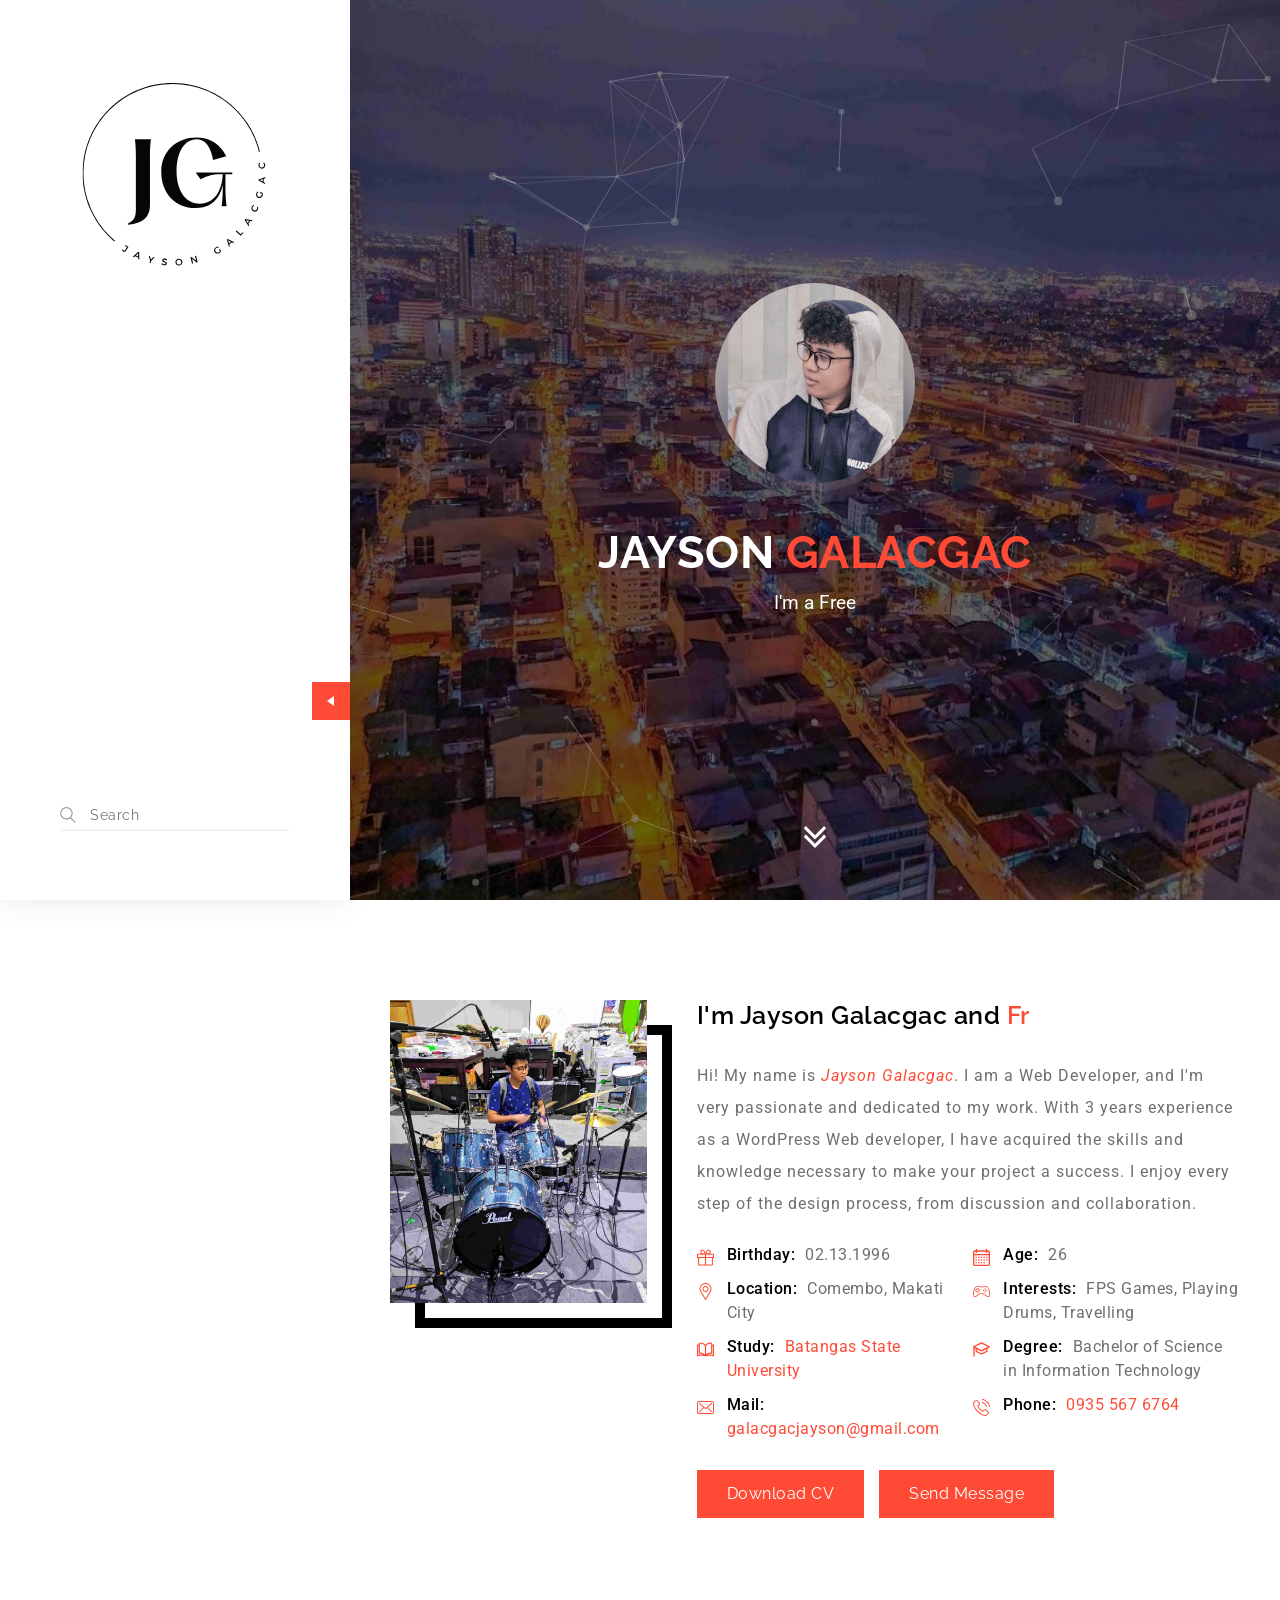
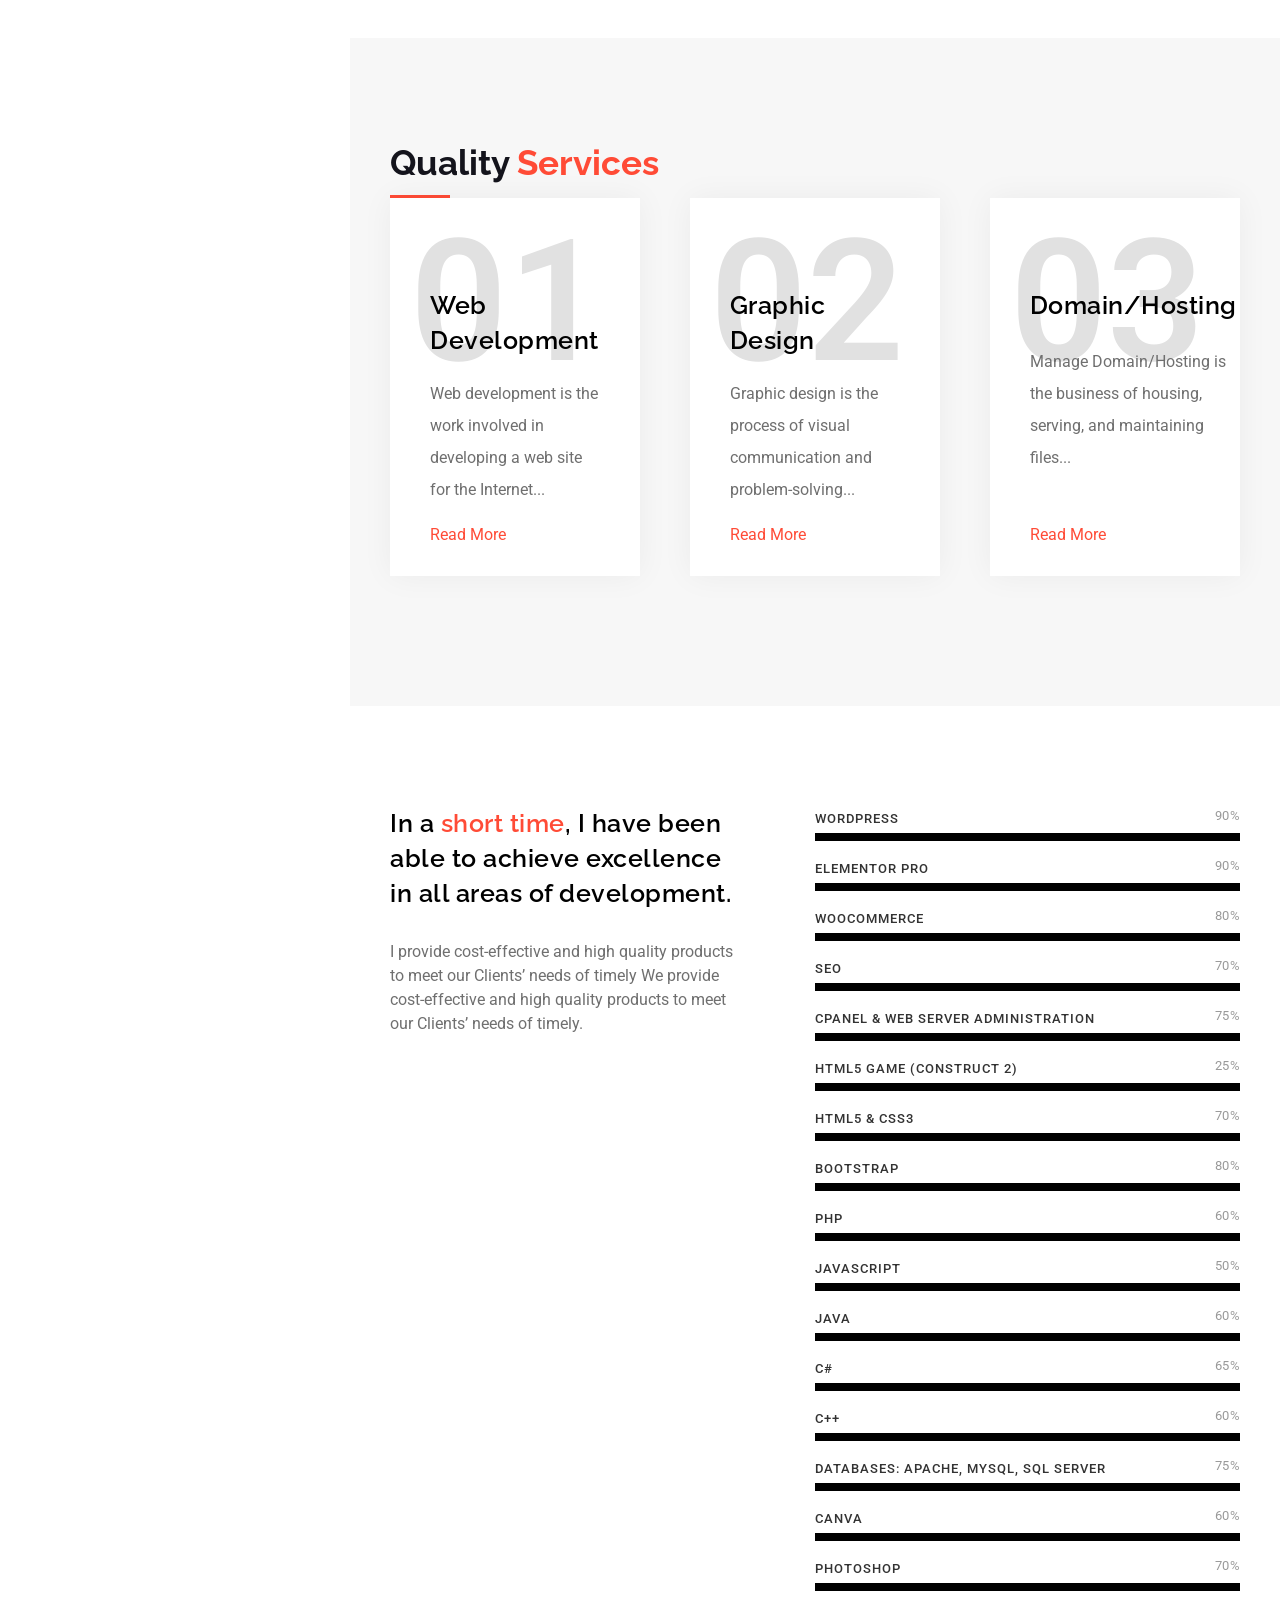
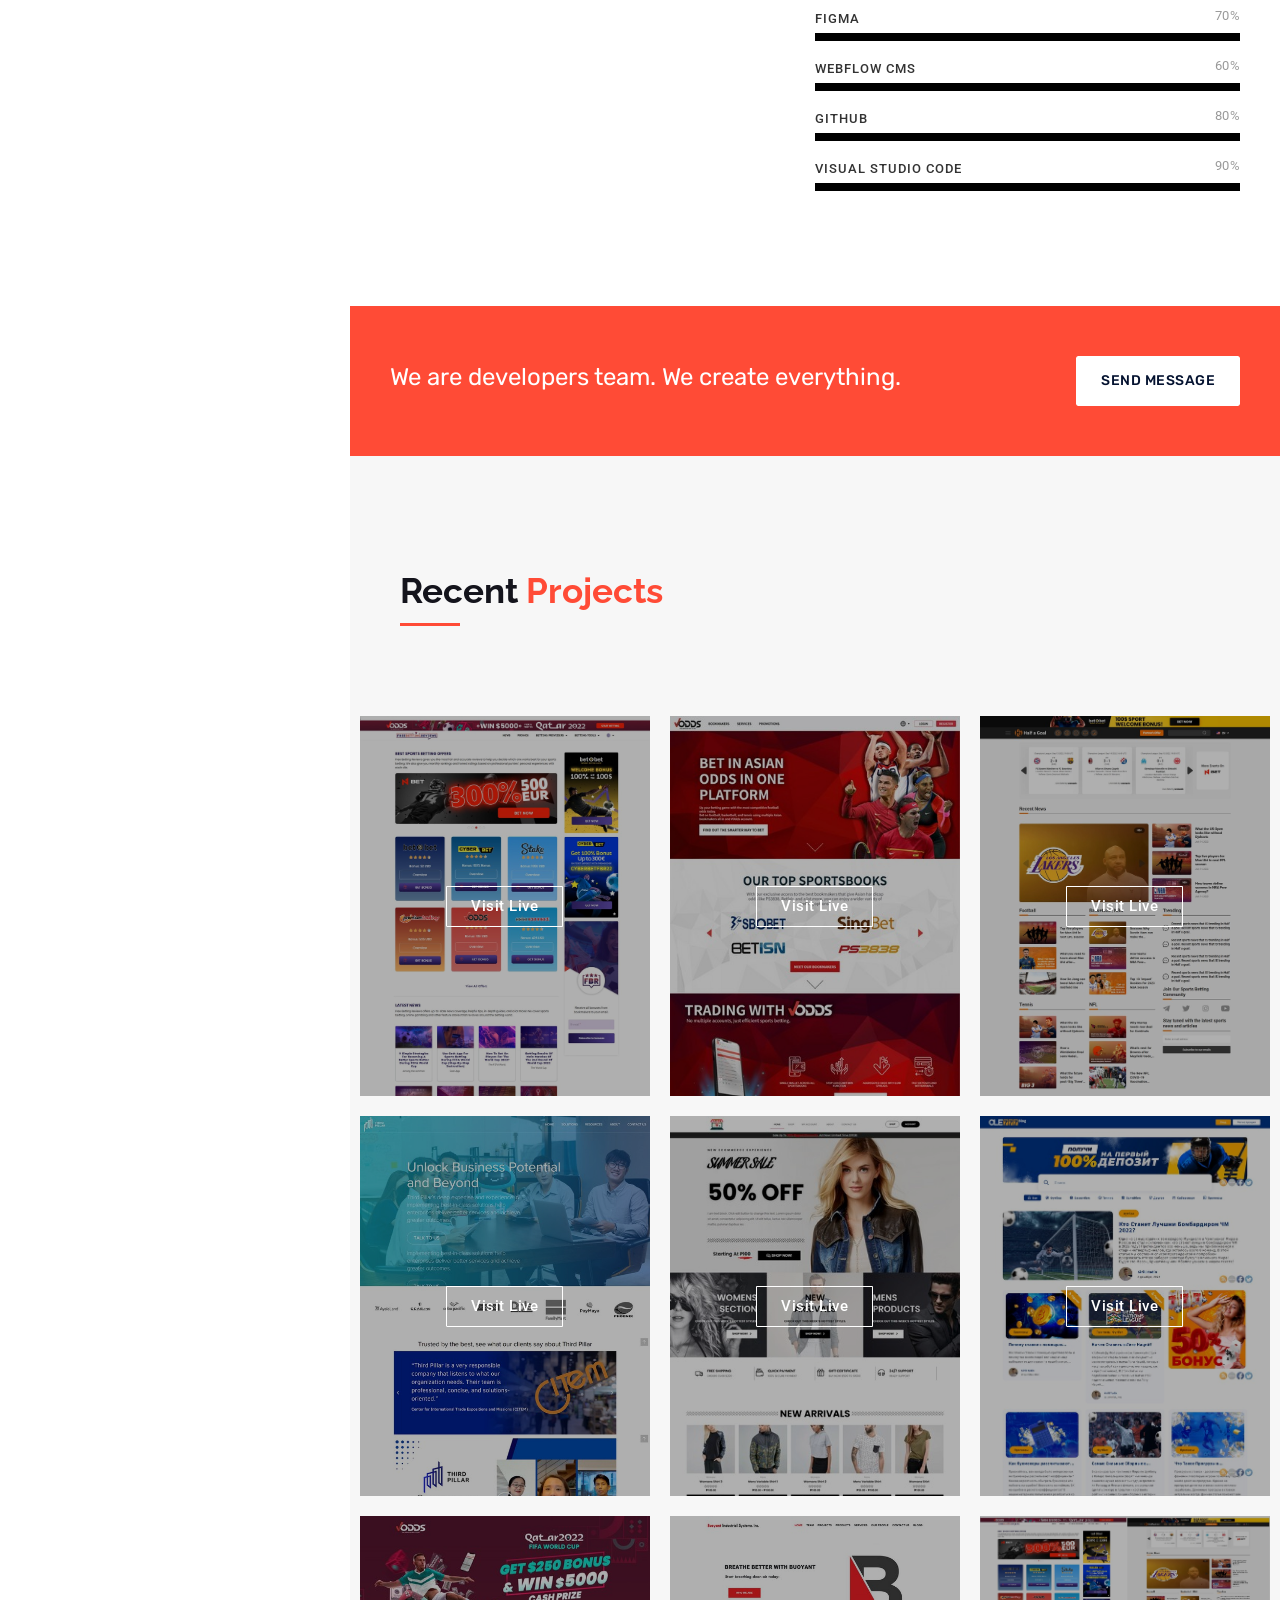
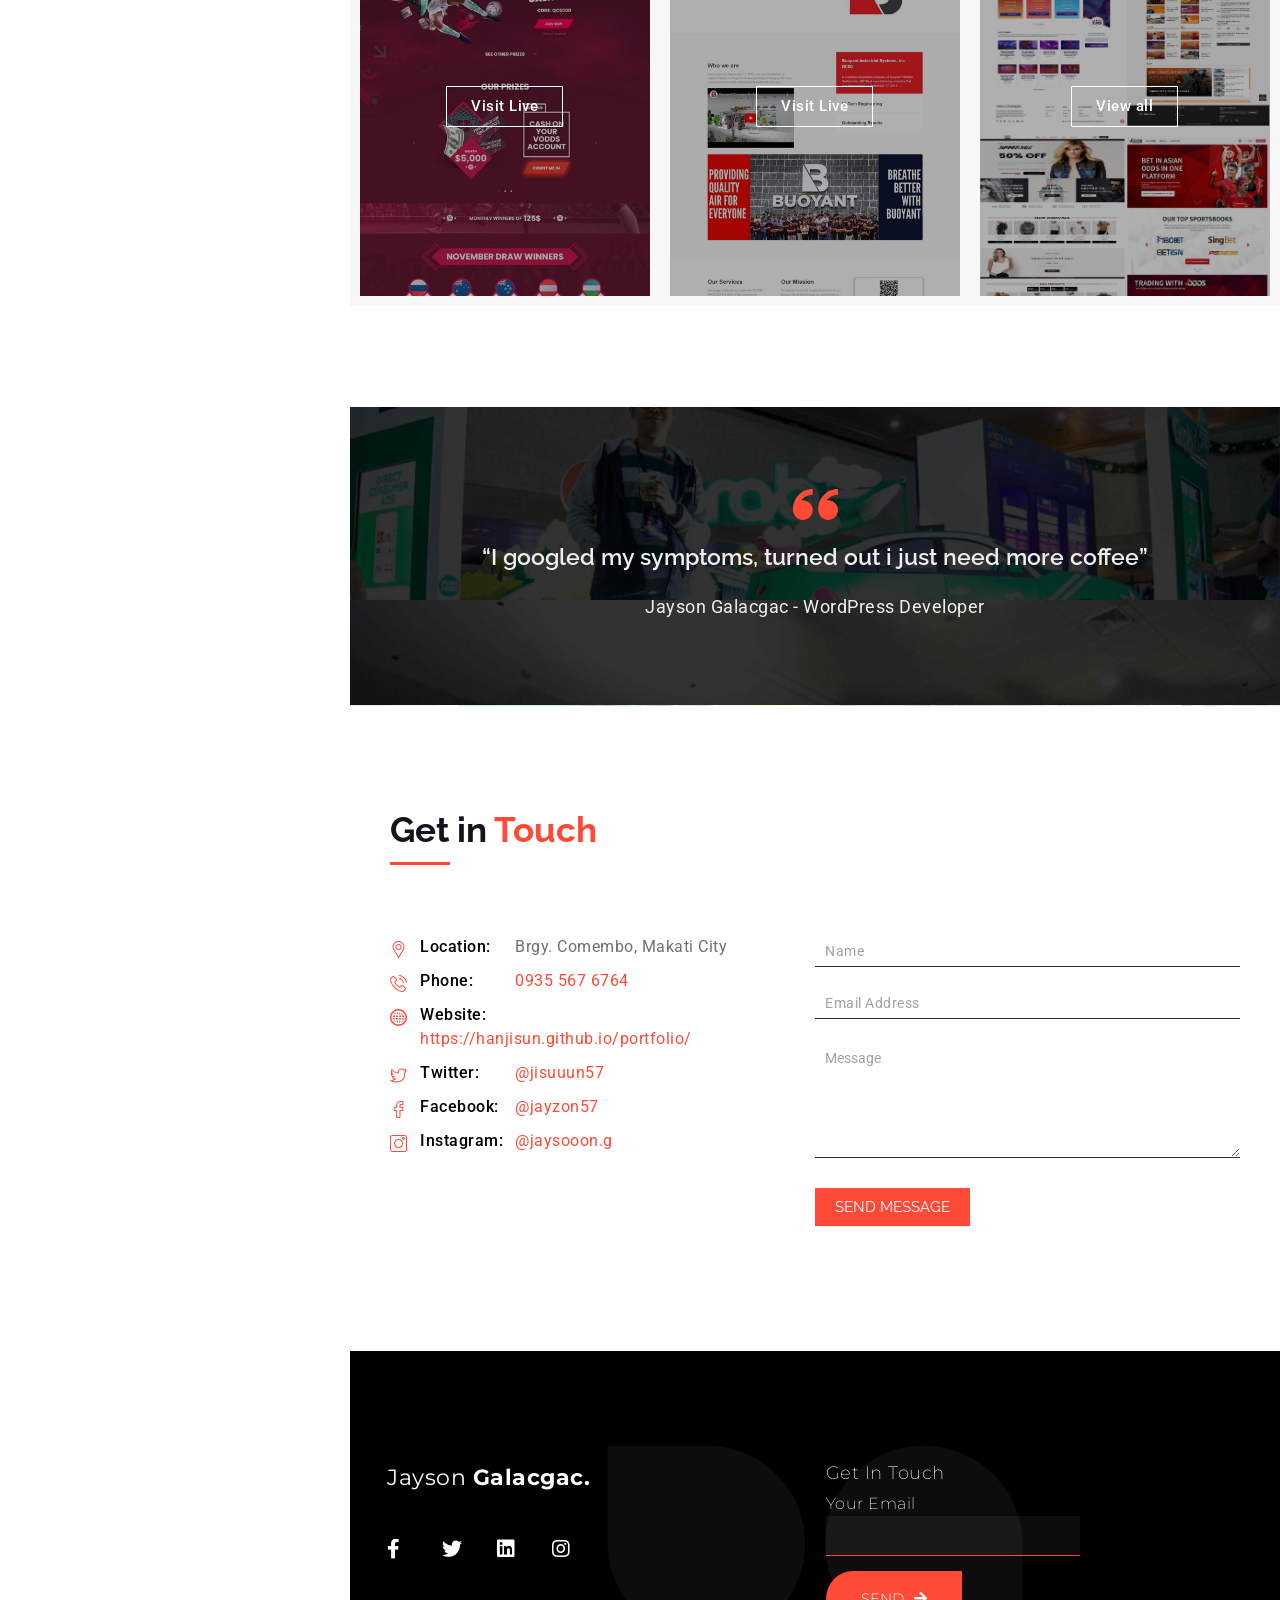
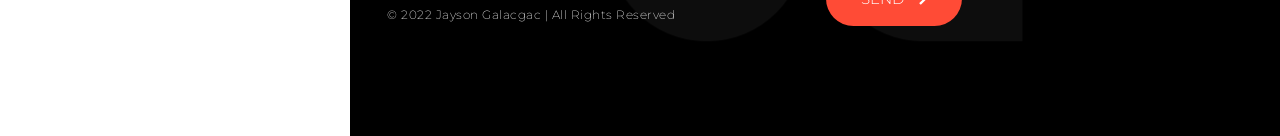
==== commit 1f020bc5: "changed and fixed project cards links" ====
--- a/index.html
+++ b/index.html
@@ -12,7 +12,7 @@
                 "settings_hover_icon": 'http://portfolio-staging-v2/wp-content/plugins/export-wp-page-to-static-html/admin/images/settings_hover.png'
             };
             /* ]]\> */
-        </script>         <script type='text/javascript' src='./js/jquery-jquery.min.js' id='jquery-core-js'></script> <script type='text/javascript' src='./js/jquery-jquery-migrate.min.js' id='jquery-migrate-js'></script> <script type='text/javascript' src='./js/arlo-framework-js-modernizr.custom.js' id='modernizr-custom-js'></script> <link rel="https://api.w.org/" href="http://portfolio-staging-v2/wp-json/" /><link rel="alternate" type="application/json" href="http://portfolio-staging-v2/wp-json/wp/v2/pages/699" /><link rel="EditURI" type="application/rsd+xml" title="RSD" href="http://portfolio-staging-v2/xmlrpc.php?rsd" /> <link rel="wlwmanifest" type="application/wlwmanifest+xml" href="http://portfolio-staging-v2/wp-includes/wlwmanifest.xml" /> <meta name="generator" content="WordPress 6.1.1" /> <link rel="canonical" href="http://portfolio-staging-v2/" /> <link rel='shortlink' href='http://portfolio-staging-v2/' /> <link rel="alternate" type="application/json+oembed" href="http://portfolio-staging-v2/wp-json/oembed/1.0/embed?url=http%3A%2F%2Fportfolio-staging-v2%2F" /> <link rel="alternate" type="text/xml+oembed" href="http://portfolio-staging-v2/wp-json/oembed/1.0/embed?url=http%3A%2F%2Fportfolio-staging-v2%2F&#038;format=xml" /> <meta name="generator" content="Redux 4.3.14" /><style type="text/css">.recentcomments a{display:inline !important;padding:0 !important;margin:0 !important;}</style><link rel="icon" href="./images/jayson-logo-v2-bg.svg" sizes="32x32" /> <link rel="icon" href="./images/jayson-logo-v2-bg.svg" sizes="192x192" /> <link rel="apple-touch-icon" href="./images/jayson-logo-v2-bg.svg" /> <meta name="msapplication-TileImage" content="http://portfolio-staging-v2/wp-content/uploads/2022/10/jayson-logo-v2-bg.svg" /> 		<style type="text/css" id="wp-custom-css"> 			/* Fixed chatbot float overlap on Up button */ /* @media screen and (min-width: 1023px) { iframe#tidio-chat-iframe {     bottom: 100px !important;     right: 33px !important; } } */		</style> 		<style id="arlo_fn_option-dynamic-css" title="dynamic-css" class="redux-options-output">body.arlo_fn_light__bg{background-color:#FFFFFF;}.arlo_fn_header_sticky{background-color:#FFFFFF;}.arlo_fn_header_sticky .sticky_list:after{background-color:#EEEEEE;}.arlo_fn_header_sticky ul.nav__hor > li > a{color:#333333;}.arlo_fn_header_sticky ul.nav__hor > li.menu-item-has-children > a:after{border-top-color:#333333;}.arlo_fn_header_sticky ul.nav__hor > li.opened > a,.arlo_fn_header_sticky ul.nav__hor > li > a:hover{color:#000000;}.arlo_fn_header_sticky ul.nav__hor > li.menu-item-has-children.opened > a:hover, .arlo_fn_header_sticky ul.nav__hor > li.menu-item-has-children > a:hover:after{border-top-color:#000000;}.arlo_fn_triggermenu{background-color:#080812;}.arlo_fn_triggermenu .fn_menu_description{color:#999999;}.arlo_fn_triggermenu .fn_desc span{color:#FFFFFF;}.arlo_fn_triggermenu ul.nav__ver > li > a .fn_menu_counter{color:#FFFFFF;}.arlo_fn_triggermenu ul.nav__ver > li > a .fn_menu_counter{-webkit-text-fill-color:#FFFFFF;}#arlo_fn_moving_trigger ul{background-color:rgba(255,255,255,0.02);}#arlo_fn_moving_trigger ul a{color:#999999;}.arlo_fn_nav_extra_button1 a{background-color:rgba(0,255,150,0.2);}.arlo_fn_nav_extra_button1 a{color:#FF8A00;}.arlo_fn_nav_extra_button1 a{border-top:1px solid #00ff96;border-bottom:1px solid #00ff96;border-left:1px solid #00ff96;border-right:1px solid #00ff96;}.arlo_fn_nav_extra_button2 a{background-color:rgba(255,138,0,0.2);}.arlo_fn_nav_extra_button2 a{color:#FF8A00;}.arlo_fn_nav_extra_button2 a{border-top:1px solid #ff8a00;border-bottom:1px solid #ff8a00;border-left:1px solid #ff8a00;border-right:1px solid #ff8a00;}a.arlo_fn_totop.arlo_fn_fixed_totop .top{background-color:#FF4B36;}a.arlo_fn_totop.arlo_fn_fixed_totop .top:after{border-bottom-color:#FFFFFF;}</style>  </head>    	  <body class="home page-template page-template-elementor_header_footer page page-id-699 arlo_fn_light__bg elementor-default elementor-template-full-width elementor-kit-6 elementor-page elementor-page-699">      <!-- WRAPPER ALL -->  <div class="arlo_fn_wrapper_all disable"   	data-nav-skin="light"   	data-mobile-autocollapse="disable"   	data-nav-type="sidebar"   	data-submenu-skin="dark"   	>  	  	<!-- get moving submenu if sidebar navigation is selected -->  			<div id="arlo_fn_fixedsub">  			<ul></ul>  		</div>  		  	<div id="arlo_fn_moving_trigger">  		<ul></ul>  	</div>  		  	  	<!-- get preloader if preloader is enabled from Theme Options-->  		  	  	<!-- WRAPPER -->  	<div class="arlo_fn_wrapper">  		  	  				  				<!-- get selected navigation from source file -->  		   <!-- HEADER -->  <div class="arlo_fn_header" data-align="left">  	<div class="header_inner">  		<div class="menu_logo">  			<a href="./index.html">  				<img class="desktop_logo" src="./images/2022-10-jayson-logo-v2-bg.svg" alt="Jayson Galacgac | Welcome!" />  				<img class="desktop_logo_dark" src="./images/2022-10-jayson-logo-v2-bg.svg" alt="Jayson Galacgac | Welcome!" />  				<img class="desktop_logo_custom" src="./images/2022-10-jayson-logo-v2-bg.svg" alt="Jayson Galacgac | Welcome!" />  				<span><span class="span_a"></span><span class="span_b"></span></span>  			</a>  		</div>  		<div class="menu_nav">    			  		</div>  		<div class="header_closer"></div>  		<div class="arlo_fn_tagline">  						<div class="tline_search">  				<form action="http://portfolio-staging-v2/" method="get" >  					<input type="text" placeholder="Search" name="s" autocomplete="off" />  					<input type="submit" class="pe-7s-search" value="" />  					<a href="#" class="right"><img class="arlo_fn_svg" src="./images/arlo-framework-svg-search.svg" alt="svg" /></a>  					<a href="#" class="left"><img class="arlo_fn_svg" src="./images/arlo-framework-svg-search.svg" alt="svg" /></a>  				</form>  			</div>  						  			<style>.arlo_fn_social_list[data-social-type="abbr"] ul li a{color:#333333 !important;}.arlo_fn_social_list[data-social-type="abbr"] ul li a:hover{color:#FF4B36 !important;}.arlo_fn_social_list[data-social-type="icon"] ul li a{border-color:#333333 !important; color:#333333 !important;}.arlo_fn_social_list[data-social-type="icon"] ul li a:hover{border-color:#FF4B36 !important; color:#FF4B36 !important;}.arlo_fn_social_list[data-social-type="icon"][data-social-bg="bg"] ul li a{background-color:#30B893 !important;}.arlo_fn_social_list[data-social-type="icon"][data-social-bg="bg"] ul li a:hover{background-color:#1A2233 !important;}</style>		</div>  	</div>  </div>  <!-- /HEADER -->		  		  		<!-- get trigger menu -->  		<div class="arlo_fn_triggermenu" data-animation="alpha" data-desc-pos="top" data-text-align="left" data-menu-stroke="stroke_color" data-col-align="top" data-row-align="left" data-text-animation="top_bottom"><div class="menu_full"><div class="menu_wrapper" style="max-width:800px;"><div class="menu_in" style="width:600px;"></div></div><div class="trigger_closer"><span class="text">Close</span><span class="icon"></span></div></div></div><style>.arlo_fn_triggermenu ul.nav__ver > li > a{font-family:Poppins;font-size:90px;font-weight:400;line-height:72px;}#arlo_fn_moving_trigger ul a{font-family:Roboto;font-size:16px;font-weight:500;line-height:35px;}.arlo_fn_triggermenu[data-menu-stroke="stroke_color"] ul.nav__ver > li > a .fn_btn span.fn_a1{-webkit-text-stroke-color: #FFFFFF;}.arlo_fn_triggermenu[data-menu-stroke="stroke_color"] ul.nav__ver > li > a .fn_btn span.fn_a2{color: #FFFFFF;}.arlo_fn_triggermenu[data-text-animation="simple"][data-menu-stroke="stroke_color"] ul.nav__ver > li.hovered > a .fn_btn span.fn_a1{-webkit-text-stroke-color: #FFFFFF}.arlo_fn_triggermenu[data-text-animation="simple"][data-menu-stroke="stroke_color"] ul.nav__ver > li:hover > a .fn_btn span.fn_a1{-webkit-text-stroke-color: #FFFFFF}.arlo_fn_triggermenu[data-menu-stroke="stroke_stroke"] ul.nav__ver > li > a .fn_btn span.fn_a2, .arlo_fn_triggermenu[data-menu-stroke="stroke_stroke"] ul.nav__ver > li > a .fn_btn span.fn_a1, .arlo_fn_triggermenu[data-menu-stroke="color_stroke"] ul.nav__ver > li > a .fn_btn span.fn_a2, .arlo_fn_triggermenu[data-menu-stroke="stroke_color"] ul.nav__ver > li > a .fn_btn span.fn_a1{-webkit-text-stroke-width: 1px;}#arlo_fn_moving_trigger ul{width: 240px;}.arlo_fn_triggermenu ul.nav__ver > li > a{text-transform: uppercase;}</style>		  		  		<!-- get mobile menu -->  		     <!-- MOBILE MENU -->  <div class="arlo_fn_mobilemenu_wrap">      	<!-- LOGO & HAMBURGER -->  	<div class="logo_hamb">  		<div class="in">  			<div class="menu_logo">  				<a href="./index.html"><img src="./images/2022-10-jayson-logo-v2-bg.svg" alt="Jayson Galacgac | Welcome!" /></a>  			</div>  			<div class="hamburger hamburger--collapse-r">  				<div class="hamburger-box">  					<div class="hamburger-inner"></div>  				</div>  			</div>  		</div>  	</div>  	<!-- /LOGO & HAMBURGER -->    	<!-- MOBILE DROPDOWN MENU -->  	<div class="mobilemenu" style="display: none">  			</div>  	<!-- /MOBILE DROPDOWN MENU -->    </div>  <!-- /MOBILE MENU -->		  		<!-- get sticky navigation -->  						  		  		<!-- WRAPPER for HEIGHT -->  		<div class="arlo_fn_wfh">		<div data-elementor-type="wp-page" data-elementor-id="699" class="elementor elementor-699"> 									<section data-particle_enable="false" data-particle-mobile-disabled="false" class="elementor-section elementor-top-section elementor-element elementor-element-728bb3ef elementor-section-full_width elementor-section-height-default elementor-section-height-default" data-id="728bb3ef" data-element_type="section" id="arlo-home" data-settings="{&quot;background_background&quot;:&quot;classic&quot;}"> 						<div class="elementor-container elementor-column-gap-default"> 					<div class="elementor-column elementor-col-100 elementor-top-column elementor-element elementor-element-5467c8e5" data-id="5467c8e5" data-element_type="column" data-settings="{&quot;background_background&quot;:&quot;classic&quot;}"> 			<div class="elementor-widget-wrap elementor-element-populated"> 								<div class="elementor-element elementor-element-477fe259 elementor-widget elementor-widget-frel-hero-header-all-in-one" data-id="477fe259" data-element_type="widget" data-widget_type="frel-hero-header-all-in-one.default"> 				<div class="elementor-widget-container"> 			<div class="cons_w_wrapper"><div class="fn_cs_hero_header_exclusive fn_cs_o_particles" data-height="vh"><div class="container"><div class="content_holder"><div class="title_holder"><span class="t_image" style="background-image:url(./images/img/profile.jpg)"></span><h3>Jayson <span>Galacgac</span></h3><p>I'm a <span class="arlo_fn_animation_text" data-items="Freelancer:::Web Developer:::Application Developer"></span></p></div></div></div><div class="bg_holder"><div class="o_img" data-bg-img="./images/img/bg-condo.jpg"></div><div id="particles-js"></div><div class="o_color"></div></div><a class="bounce" href="#arlo-about"><img decoding="async" class="arlo_w_fn_svg" src="./images/arlo-core-shortcode-assets-svg-down-1.svg" alt="svg" /></a></div></div>		</div> 				</div> 				<div class="elementor-element elementor-element-6c118032 elementor-widget elementor-widget-frel-about-text-slider" data-id="6c118032" data-element_type="widget" id="arlo-about" data-widget_type="frel-about-text-slider.default"> 				<div class="elementor-widget-container"> 			<div class="cons_w_wrapper"><div class="fn_cs_about_text_slider new fn_light_mode"><div class="container"><div class="about_text_slider"><div class="left_part"><div class="about_image_wrap parallax" data-relative-input="true">  								<div class="image layer" data-depth="0.7">  									<img decoding="async" src="./images/arlo-core-shortcode-assets-img-thumb-550-560.jpg" alt="" />  									<div class="inner" data-bg-img="./images/img/Drummer.jpg"></div>  								</div>  								<div class="border layer" data-depth="0.5">  									<img decoding="async" src="./images/arlo-core-shortcode-assets-img-thumb-550-560.jpg" alt="" />  									<div class="inner"></div>  								</div>  							</div></div><div class="right_part"><div class="desc_holder"><h3>I'm Jayson Galacgac and <span class="arlo_fn_animation_text" data-items="Freelancer:::Web Developer:::Application Developer"></span></h3><p>Hi! My name is <span>Jayson Galacgac</span>. I am a Web Developer, and I'm very passionate and dedicated to my work. With 3 years experience as a WordPress Web developer, I have acquired the skills and knowledge necessary to make your project a success. I enjoy every step of the design process, from discussion and collaboration.</p></div><div class="info_list"><ul><li><div class="info_item"><span class="icon"><img decoding="async" class="arlo_w_fn_svg" src="./images/arlo-core-shortcode-assets-svg-birthday-1.svg" alt="svg" /></span><label>Birthday:</label><span>02.13.1996</span></div></li><li><div class="info_item"><span class="icon"><img decoding="async" class="arlo_w_fn_svg" src="./images/arlo-core-shortcode-assets-svg-calendar-1.svg" alt="svg" /></span><label>Age:</label><span>26</span></div></li><li><div class="info_item"><span class="icon"><img decoding="async" class="arlo_w_fn_svg" src="./images/arlo-core-shortcode-assets-svg-location-2.svg" alt="svg" /></span><label>Location:</label><span>Comembo, Makati City</span></div></li><li><div class="info_item"><span class="icon"><img decoding="async" class="arlo_w_fn_svg" src="./images/arlo-core-shortcode-assets-svg-hobby-6.svg" alt="svg" /></span><label>Interests:</label><span>FPS Games, Playing Drums, Travelling</span></div></li><li><div class="info_item"><span class="icon"><img decoding="async" class="arlo_w_fn_svg" src="./images/arlo-core-shortcode-assets-svg-study-2.svg" alt="svg" /></span><label>Study:</label><span><a href="#">Batangas State University</a></span></div></li><li><div class="info_item"><span class="icon"><img decoding="async" class="arlo_w_fn_svg" src="./images/arlo-core-shortcode-assets-svg-degree-7.svg" alt="svg" /></span><label>Degree:</label><span>Bachelor of Science in Information Technology</span></div></li><li><div class="info_item"><span class="icon"><img decoding="async" class="arlo_w_fn_svg" src="./images/arlo-core-shortcode-assets-svg-message-1.svg" alt="svg" /></span><label>Mail:</label><span><a href="galacgacjayson@gmail.com">galacgacjayson@gmail.com</a></span></div></li><li><div class="info_item"><span class="icon"><img decoding="async" class="arlo_w_fn_svg" src="./images/arlo-core-shortcode-assets-svg-call-1.svg" alt="svg" /></span><label>Phone:</label><span><a href="tel:+09355676764">0935 567 6764</a></span></div></li></ul></div><div class="btn_list"><ul><li><a href="http://jaysongalacgac.magistechnologiesinc.com/wp-content/uploads/2022/12/Jayson-Galacgac-CV.pdf" download><span>Download CV</span></a></li><li><a href="https://facebook.com/jayzon57" ><span>Send Message</span></a></li></ul></div></div></div></div></div></div>		</div> 				</div> 					</div> 		</div> 							</div> 		</section> 				<section data-particle_enable="false" data-particle-mobile-disabled="false" class="elementor-section elementor-top-section elementor-element elementor-element-41676a32 elementor-section-full_width elementor-section-height-default elementor-section-height-default" data-id="41676a32" data-element_type="section" id="arlo-services" data-settings="{&quot;background_background&quot;:&quot;classic&quot;}"> 						<div class="elementor-container elementor-column-gap-default"> 					<div class="elementor-column elementor-col-100 elementor-top-column elementor-element elementor-element-4a2af46c" data-id="4a2af46c" data-element_type="column"> 			<div class="elementor-widget-wrap elementor-element-populated"> 								<div class="elementor-element elementor-element-94a4f66 elementor-widget elementor-widget-frel-main-title" data-id="94a4f66" data-element_type="widget" data-widget_type="frel-main-title.default"> 				<div class="elementor-widget-container"> 			<div class="cons_w_wrapper"><div class="fn_cs_main_title fn_light_mode"><div class="container"><div class="title_holder"><h3>Quality <span>Services</span></h3></div></div></div></div>		</div> 				</div> 				<div class="elementor-element elementor-element-5e940955 elementor-widget elementor-widget-frel-services-numbered" data-id="5e940955" data-element_type="widget" data-widget_type="frel-services-numbered.default"> 				<div class="elementor-widget-container"> 			<div class="cons_w_wrapper"><div class="fn_cs_services_numbered fn_light_mode"><div class="container"><div class="snumbered_inner"><ul><li><div class="item"><div class="number_holder"><h3>01</h3></div><h3>Web Development</h3><p class="desc_h">Web development is the work involved in developing a web site for the Internet...</p><p class="btn_h"><a href="#">Read More</a></p></div></li><li><div class="item"><div class="number_holder"><h3>02</h3></div><h3>Graphic Design</h3><p class="desc_h">Graphic design is the process of visual communication and problem-solving...</p><p class="btn_h"><a href="#">Read More</a></p></div></li><li><div class="item"><div class="number_holder"><h3>03</h3></div><h3>Domain/Hosting</h3><p class="desc_h"> Manage Domain/Hosting is the business of housing, serving, and maintaining files...</p><p class="btn_h"><a href="#">Read More</a></p></div></li></ul></div></div></div></div>		</div> 				</div> 					</div> 		</div> 							</div> 		</section> 				<section data-particle_enable="false" data-particle-mobile-disabled="false" class="elementor-section elementor-top-section elementor-element elementor-element-4ec9f7ba elementor-section-full_width elementor-section-height-default elementor-section-height-default" data-id="4ec9f7ba" data-element_type="section"> 						<div class="elementor-container elementor-column-gap-default"> 					<div class="elementor-column elementor-col-100 elementor-top-column elementor-element elementor-element-6e003305" data-id="6e003305" data-element_type="column"> 			<div class="elementor-widget-wrap elementor-element-populated"> 								<div class="elementor-element elementor-element-7dd6be2e elementor-widget elementor-widget-frel-progress-bar-with-desc" data-id="7dd6be2e" data-element_type="widget" data-widget_type="frel-progress-bar-with-desc.default"> 				<div class="elementor-widget-container"> 			<div class="cons_w_wrapper"><div class="fn_cs_progress_bar_desc"><div class="container"><div class="pbd_inner"><div class="left_part"><h3>In a <span>short time</span>, I have been able to achieve excellence in all areas of development.</h3><p>I provide cost-effective and high quality products to meet our Clients’ needs of timely We provide cost-effective and high quality products to meet our Clients’ needs of timely.</p></div><div class="right_part"><div class="fn_cs_progress_bar"><div class="fn_cs_progress_wrap fn_light_mode" data-strip="off"><div class="fn_cs_progress" data-value="90"><span><span class="label">WordPress</span><span class="number">90%</span></span><div class="fn_cs_bar_bg"><div class="fn_cs_bar_wrap"><div class="fn_cs_bar"></div></div></div></div></div><div class="fn_cs_progress_wrap fn_light_mode" data-strip="off"><div class="fn_cs_progress" data-value="90"><span><span class="label">Elementor PRO</span><span class="number">90%</span></span><div class="fn_cs_bar_bg"><div class="fn_cs_bar_wrap"><div class="fn_cs_bar"></div></div></div></div></div><div class="fn_cs_progress_wrap fn_light_mode" data-strip="off"><div class="fn_cs_progress" data-value="80"><span><span class="label">WOOCOMMERCE</span><span class="number">80%</span></span><div class="fn_cs_bar_bg"><div class="fn_cs_bar_wrap"><div class="fn_cs_bar"></div></div></div></div></div><div class="fn_cs_progress_wrap fn_light_mode" data-strip="off"><div class="fn_cs_progress" data-value="70"><span><span class="label">SEO</span><span class="number">70%</span></span><div class="fn_cs_bar_bg"><div class="fn_cs_bar_wrap"><div class="fn_cs_bar"></div></div></div></div></div><div class="fn_cs_progress_wrap fn_light_mode" data-strip="off"><div class="fn_cs_progress" data-value="75"><span><span class="label">CPANEL & WEB SERVER ADMINISTRATION</span><span class="number">75%</span></span><div class="fn_cs_bar_bg"><div class="fn_cs_bar_wrap"><div class="fn_cs_bar"></div></div></div></div></div><div class="fn_cs_progress_wrap fn_light_mode" data-strip="off"><div class="fn_cs_progress" data-value="25"><span><span class="label">HTML5 GAME (CONSTRUCT 2)</span><span class="number">25%</span></span><div class="fn_cs_bar_bg"><div class="fn_cs_bar_wrap"><div class="fn_cs_bar"></div></div></div></div></div><div class="fn_cs_progress_wrap fn_light_mode" data-strip="off"><div class="fn_cs_progress" data-value="70"><span><span class="label">HTML5 & CSS3</span><span class="number">70%</span></span><div class="fn_cs_bar_bg"><div class="fn_cs_bar_wrap"><div class="fn_cs_bar"></div></div></div></div></div><div class="fn_cs_progress_wrap fn_light_mode" data-strip="off"><div class="fn_cs_progress" data-value="80"><span><span class="label">Bootstrap</span><span class="number">80%</span></span><div class="fn_cs_bar_bg"><div class="fn_cs_bar_wrap"><div class="fn_cs_bar"></div></div></div></div></div><div class="fn_cs_progress_wrap fn_light_mode" data-strip="off"><div class="fn_cs_progress" data-value="60"><span><span class="label">PHP</span><span class="number">60%</span></span><div class="fn_cs_bar_bg"><div class="fn_cs_bar_wrap"><div class="fn_cs_bar"></div></div></div></div></div><div class="fn_cs_progress_wrap fn_light_mode" data-strip="off"><div class="fn_cs_progress" data-value="50"><span><span class="label">JAVASCRIPT</span><span class="number">50%</span></span><div class="fn_cs_bar_bg"><div class="fn_cs_bar_wrap"><div class="fn_cs_bar"></div></div></div></div></div><div class="fn_cs_progress_wrap fn_light_mode" data-strip="off"><div class="fn_cs_progress" data-value="60"><span><span class="label">JAVA</span><span class="number">60%</span></span><div class="fn_cs_bar_bg"><div class="fn_cs_bar_wrap"><div class="fn_cs_bar"></div></div></div></div></div><div class="fn_cs_progress_wrap fn_light_mode" data-strip="off"><div class="fn_cs_progress" data-value="65"><span><span class="label">C#</span><span class="number">65%</span></span><div class="fn_cs_bar_bg"><div class="fn_cs_bar_wrap"><div class="fn_cs_bar"></div></div></div></div></div><div class="fn_cs_progress_wrap fn_light_mode" data-strip="off"><div class="fn_cs_progress" data-value="60"><span><span class="label">C++</span><span class="number">60%</span></span><div class="fn_cs_bar_bg"><div class="fn_cs_bar_wrap"><div class="fn_cs_bar"></div></div></div></div></div><div class="fn_cs_progress_wrap fn_light_mode" data-strip="off"><div class="fn_cs_progress" data-value="75"><span><span class="label">Databases: Apache, MySQL, SQL Server</span><span class="number">75%</span></span><div class="fn_cs_bar_bg"><div class="fn_cs_bar_wrap"><div class="fn_cs_bar"></div></div></div></div></div><div class="fn_cs_progress_wrap fn_light_mode" data-strip="off"><div class="fn_cs_progress" data-value="60"><span><span class="label">CANVA</span><span class="number">60%</span></span><div class="fn_cs_bar_bg"><div class="fn_cs_bar_wrap"><div class="fn_cs_bar"></div></div></div></div></div><div class="fn_cs_progress_wrap fn_light_mode" data-strip="off"><div class="fn_cs_progress" data-value="70"><span><span class="label">PHOTOSHOP</span><span class="number">70%</span></span><div class="fn_cs_bar_bg"><div class="fn_cs_bar_wrap"><div class="fn_cs_bar"></div></div></div></div></div><div class="fn_cs_progress_wrap fn_light_mode" data-strip="off"><div class="fn_cs_progress" data-value="70"><span><span class="label">FIGMA</span><span class="number">70%</span></span><div class="fn_cs_bar_bg"><div class="fn_cs_bar_wrap"><div class="fn_cs_bar"></div></div></div></div></div><div class="fn_cs_progress_wrap fn_light_mode" data-strip="off"><div class="fn_cs_progress" data-value="60"><span><span class="label">Webflow CMS</span><span class="number">60%</span></span><div class="fn_cs_bar_bg"><div class="fn_cs_bar_wrap"><div class="fn_cs_bar"></div></div></div></div></div><div class="fn_cs_progress_wrap fn_light_mode" data-strip="off"><div class="fn_cs_progress" data-value="80"><span><span class="label">GITHUB</span><span class="number">80%</span></span><div class="fn_cs_bar_bg"><div class="fn_cs_bar_wrap"><div class="fn_cs_bar"></div></div></div></div></div><div class="fn_cs_progress_wrap fn_light_mode" data-strip="off"><div class="fn_cs_progress" data-value="90"><span><span class="label">Visual Studio Code</span><span class="number">90%</span></span><div class="fn_cs_bar_bg"><div class="fn_cs_bar_wrap"><div class="fn_cs_bar"></div></div></div></div></div></div></div></div></div></div></div>		</div> 				</div> 					</div> 		</div> 							</div> 		</section> 				<section data-particle_enable="false" data-particle-mobile-disabled="false" class="elementor-section elementor-top-section elementor-element elementor-element-615730a elementor-section-full_width elementor-section-height-default elementor-section-height-default" data-id="615730a" data-element_type="section"> 						<div class="elementor-container elementor-column-gap-no"> 					<div class="elementor-column elementor-col-100 elementor-top-column elementor-element elementor-element-d096957" data-id="d096957" data-element_type="column"> 			<div class="elementor-widget-wrap elementor-element-populated"> 								<div class="elementor-element elementor-element-44cb5b8 elementor-widget elementor-widget-frel-call-to-action" data-id="44cb5b8" data-element_type="widget" data-widget_type="frel-call-to-action.default"> 				<div class="elementor-widget-container"> 			<div class="cons_w_wrapper"><div class="fn_cs_call_to_action"><div class="container"><div class="cta_holder"><div class="title_holder"><h3>We are developers team. We create everything.</h3><p></p></div><div class="link_holder"><a href="https://www.facebook.com/jayzon57"><span>Send Message</span></a></div></div></div></div></div>		</div> 				</div> 					</div> 		</div> 							</div> 		</section> 				<section data-particle_enable="false" data-particle-mobile-disabled="false" class="elementor-section elementor-top-section elementor-element elementor-element-2b70bf66 elementor-section-boxed elementor-section-height-default elementor-section-height-default" data-id="2b70bf66" data-element_type="section" data-settings="{&quot;background_background&quot;:&quot;classic&quot;}"> 						<div class="elementor-container elementor-column-gap-default"> 					<div class="elementor-column elementor-col-100 elementor-top-column elementor-element elementor-element-5213396b" data-id="5213396b" data-element_type="column"> 			<div class="elementor-widget-wrap elementor-element-populated"> 								<div class="elementor-element elementor-element-7fbf4ef5 elementor-widget elementor-widget-frel-main-title" data-id="7fbf4ef5" data-element_type="widget" data-widget_type="frel-main-title.default"> 				<div class="elementor-widget-container"> 			<div class="cons_w_wrapper"><div class="fn_cs_main_title fn_light_mode"><div class="container"><div class="title_holder"><h3>Recent <span>Projects</span></h3></div></div></div></div>		</div> 				</div> 					</div> 		</div> 							</div> 		</section> 				<section data-particle_enable="false" data-particle-mobile-disabled="false" class="elementor-section elementor-top-section elementor-element elementor-element-28360528 elementor-section-full_width elementor-section-height-default elementor-section-height-default" data-id="28360528" data-element_type="section" data-settings="{&quot;background_background&quot;:&quot;classic&quot;}"> 						<div class="elementor-container elementor-column-gap-no"> 					<div class="elementor-column elementor-col-100 elementor-top-column elementor-element elementor-element-3a983aad" data-id="3a983aad" data-element_type="column"> 			<div class="elementor-widget-wrap elementor-element-populated"> 								<section data-particle_enable="false" data-particle-mobile-disabled="false" class="elementor-section elementor-inner-section elementor-element elementor-element-b78d3ca elementor-section-boxed elementor-section-height-default elementor-section-height-default" data-id="b78d3ca" data-element_type="section"> 						<div class="elementor-container elementor-column-gap-custom"> 					<div class="elementor-column elementor-col-33 elementor-inner-column elementor-element elementor-element-452489d height-container" data-id="452489d" data-element_type="column" data-settings="{&quot;background_background&quot;:&quot;classic&quot;}"> 			<div class="elementor-widget-wrap elementor-element-populated"> 								<div class="elementor-element elementor-element-05e307e elementor-align-justify project-cards elementor-widget elementor-widget-button" data-id="05e307e" data-element_type="widget" data-widget_type="button.default"> 				<div class="elementor-widget-container"> 					<div class="elementor-button-wrapper"> 			<a href="https://freebettingreviews.com/" class="elementor-button-link elementor-button elementor-size-sm" role="button"> 						<span class="elementor-button-content-wrapper"> 						<span class="elementor-button-text">Visit Live</span> 		</span> 					</a> 		</div> 				</div> 				</div> 					</div> 		</div> 				<div class="elementor-column elementor-col-33 elementor-inner-column elementor-element elementor-element-02c5448 height-container" data-id="02c5448" data-element_type="column" data-settings="{&quot;background_background&quot;:&quot;classic&quot;}"> 			<div class="elementor-widget-wrap elementor-element-populated"> 								<div class="elementor-element elementor-element-96b6f72 elementor-align-justify project-cards elementor-widget elementor-widget-button" data-id="96b6f72" data-element_type="widget" data-widget_type="button.default"> 				<div class="elementor-widget-container"> 					<div class="elementor-button-wrapper"> 			<a href="https://vodds.com/" class="elementor-button-link elementor-button elementor-size-sm" role="button"> 						<span class="elementor-button-content-wrapper"> 						<span class="elementor-button-text">Visit Live</span> 		</span> 					</a> 		</div> 				</div> 				</div> 					</div> 		</div> 				<div class="elementor-column elementor-col-33 elementor-inner-column elementor-element elementor-element-d28bd48 height-container" data-id="d28bd48" data-element_type="column" data-settings="{&quot;background_background&quot;:&quot;classic&quot;}"> 			<div class="elementor-widget-wrap elementor-element-populated"> 								<div class="elementor-element elementor-element-26a900c elementor-align-justify project-cards elementor-widget elementor-widget-button" data-id="26a900c" data-element_type="widget" data-widget_type="button.default"> 				<div class="elementor-widget-container"> 					<div class="elementor-button-wrapper"> 			<a href="https://staging-hg.dreamhosters.com/" class="elementor-button-link elementor-button elementor-size-sm" role="button"> 						<span class="elementor-button-content-wrapper"> 						<span class="elementor-button-text">Visit Live</span> 		</span> 					</a> 		</div> 				</div> 				</div> 					</div> 		</div> 							</div> 		</section> 				<section data-particle_enable="false" data-particle-mobile-disabled="false" class="elementor-section elementor-inner-section elementor-element elementor-element-446d941 elementor-section-boxed elementor-section-height-default elementor-section-height-default" data-id="446d941" data-element_type="section"> 						<div class="elementor-container elementor-column-gap-custom"> 					<div class="elementor-column elementor-col-33 elementor-inner-column elementor-element elementor-element-83340ed height-container" data-id="83340ed" data-element_type="column" data-settings="{&quot;background_background&quot;:&quot;classic&quot;}"> 			<div class="elementor-widget-wrap elementor-element-populated"> 								<div class="elementor-element elementor-element-8742e08 elementor-align-justify project-cards elementor-widget elementor-widget-button" data-id="8742e08" data-element_type="widget" data-widget_type="button.default"> 				<div class="elementor-widget-container"> 					<div class="elementor-button-wrapper"> 			<a href="https://www.3rd-pillar.com/" class="elementor-button-link elementor-button elementor-size-sm" role="button"> 						<span class="elementor-button-content-wrapper"> 						<span class="elementor-button-text">Visit Live</span> 		</span> 					</a> 		</div> 				</div> 				</div> 					</div> 		</div> 				<div class="elementor-column elementor-col-33 elementor-inner-column elementor-element elementor-element-4fa3249 height-container" data-id="4fa3249" data-element_type="column" data-settings="{&quot;background_background&quot;:&quot;classic&quot;}"> 			<div class="elementor-widget-wrap elementor-element-populated"> 								<div class="elementor-element elementor-element-a2de08d elementor-align-justify project-cards elementor-widget elementor-widget-button" data-id="a2de08d" data-element_type="widget" data-widget_type="button.default"> 				<div class="elementor-widget-container"> 					<div class="elementor-button-wrapper"> 			<a href="http://shaariishaariistore.com/" class="elementor-button-link elementor-button elementor-size-sm" role="button"> 						<span class="elementor-button-content-wrapper"> 						<span class="elementor-button-text">Visit Live</span> 		</span> 					</a> 		</div> 				</div> 				</div> 					</div> 		</div> 				<div class="elementor-column elementor-col-33 elementor-inner-column elementor-element elementor-element-899c8ec height-container" data-id="899c8ec" data-element_type="column" data-settings="{&quot;background_background&quot;:&quot;classic&quot;}"> 			<div class="elementor-widget-wrap elementor-element-populated"> 								<div class="elementor-element elementor-element-b248d06 elementor-align-justify project-cards elementor-widget elementor-widget-button" data-id="b248d06" data-element_type="widget" data-widget_type="button.default"> 				<div class="elementor-widget-container"> 					<div class="elementor-button-wrapper"> 			<a href="https://asiancoatings.qadracreatives.com/" class="elementor-button-link elementor-button elementor-size-sm" role="button"> 						<span class="elementor-button-content-wrapper"> 						<span class="elementor-button-text">Visit Live</span> 		</span> 					</a> 		</div> 				</div> 				</div> 					</div> 		</div> 							</div> 		</section> 				<section data-particle_enable="false" data-particle-mobile-disabled="false" class="elementor-section elementor-inner-section elementor-element elementor-element-aa932c9 elementor-section-boxed elementor-section-height-default elementor-section-height-default" data-id="aa932c9" data-element_type="section"> 						<div class="elementor-container elementor-column-gap-custom"> 					<div class="elementor-column elementor-col-33 elementor-inner-column elementor-element elementor-element-42a641d height-container" data-id="42a641d" data-element_type="column" data-settings="{&quot;background_background&quot;:&quot;classic&quot;}"> 			<div class="elementor-widget-wrap elementor-element-populated"> 								<div class="elementor-element elementor-element-f3c2f03 elementor-align-justify project-cards elementor-widget elementor-widget-button" data-id="f3c2f03" data-element_type="widget" data-widget_type="button.default"> 				<div class="elementor-widget-container"> 					<div class="elementor-button-wrapper"> 			<a href="https://evolve.qadracreatives.com/" class="elementor-button-link elementor-button elementor-size-sm" role="button"> 						<span class="elementor-button-content-wrapper"> 						<span class="elementor-button-text">Visit Live</span> 		</span> 					</a> 		</div> 				</div> 				</div> 					</div> 		</div> 				<div class="elementor-column elementor-col-33 elementor-inner-column elementor-element elementor-element-abd6843 height-container" data-id="abd6843" data-element_type="column" data-settings="{&quot;background_background&quot;:&quot;classic&quot;}"> 			<div class="elementor-widget-wrap elementor-element-populated"> 								<div class="elementor-element elementor-element-53ec041 elementor-align-justify project-cards elementor-widget elementor-widget-button" data-id="53ec041" data-element_type="widget" data-widget_type="button.default"> 				<div class="elementor-widget-container"> 					<div class="elementor-button-wrapper"> 			<a href="https://bonobo.qadracreatives.com/" class="elementor-button-link elementor-button elementor-size-sm" role="button"> 						<span class="elementor-button-content-wrapper"> 						<span class="elementor-button-text">Visit Live</span> 		</span> 					</a> 		</div> 				</div> 				</div> 					</div> 		</div> 				<div class="elementor-column elementor-col-33 elementor-inner-column elementor-element elementor-element-7fd9470 height-container" data-id="7fd9470" data-element_type="column" data-settings="{&quot;background_background&quot;:&quot;classic&quot;}"> 			<div class="elementor-widget-wrap elementor-element-populated"> 								<div class="elementor-element elementor-element-f7a49db elementor-align-justify project-cards elementor-widget elementor-widget-button" data-id="f7a49db" data-element_type="widget" data-widget_type="button.default"> 				<div class="elementor-widget-container"> 					<div class="elementor-button-wrapper"> 			<a href="./projects" class="elementor-button-link elementor-button elementor-size-sm" role="button"> 						<span class="elementor-button-content-wrapper"> 						<span class="elementor-button-text">View all</span> 		</span> 					</a> 		</div> 				</div> 				</div> 					</div> 		</div> 							</div> 		</section> 					</div> 		</div> 							</div> 		</section> 				<section data-particle_enable="false" data-particle-mobile-disabled="false" class="elementor-section elementor-top-section elementor-element elementor-element-56523bbb elementor-section-full_width elementor-section-height-default elementor-section-height-default" data-id="56523bbb" data-element_type="section"> 						<div class="elementor-container elementor-column-gap-no"> 					<div class="elementor-column elementor-col-100 elementor-top-column elementor-element elementor-element-3a703985" data-id="3a703985" data-element_type="column"> 			<div class="elementor-widget-wrap elementor-element-populated"> 								<div class="elementor-element elementor-element-5b2626e8 elementor-hidden-desktop elementor-hidden-tablet elementor-hidden-mobile elementor-widget elementor-widget-frel-call-to-action" data-id="5b2626e8" data-element_type="widget" data-widget_type="frel-call-to-action.default"> 				<div class="elementor-widget-container"> 			<div class="cons_w_wrapper"><div class="fn_cs_call_to_action"><div class="container"><div class="cta_holder"><div class="title_holder"><h3>We are developers team. We create everything.</h3><p></p></div><div class="link_holder"><a href="https://www.facebook.com/jayzon57"><span>Send Message</span></a></div></div></div></div></div>		</div> 				</div> 					</div> 		</div> 							</div> 		</section> 				<section data-particle_enable="false" data-particle-mobile-disabled="false" class="elementor-section elementor-top-section elementor-element elementor-element-4f78192d elementor-hidden-desktop elementor-hidden-tablet elementor-hidden-mobile elementor-section-boxed elementor-section-height-default elementor-section-height-default" data-id="4f78192d" data-element_type="section"> 						<div class="elementor-container elementor-column-gap-default"> 					<div class="elementor-column elementor-col-100 elementor-top-column elementor-element elementor-element-163c4697" data-id="163c4697" data-element_type="column"> 			<div class="elementor-widget-wrap elementor-element-populated"> 								<div class="elementor-element elementor-element-33c455d elementor-widget elementor-widget-frel-main-title" data-id="33c455d" data-element_type="widget" data-widget_type="frel-main-title.default"> 				<div class="elementor-widget-container"> 			<div class="cons_w_wrapper"><div class="fn_cs_main_title fn_light_mode"><div class="container"><div class="title_holder"><h3>Quality <span>Plugins</span></h3></div></div></div></div>		</div> 				</div> 				<div class="elementor-element elementor-element-53bca184 elementor-widget elementor-widget-heading" data-id="53bca184" data-element_type="widget" data-widget_type="heading.default"> 				<div class="elementor-widget-container"> 			<style>/*! elementor - v3.7.7 - 20-09-2022 */ .elementor-heading-title{padding:0;margin:0;line-height:1}.elementor-widget-heading .elementor-heading-title[class*=elementor-size-]>a{color:inherit;font-size:inherit;line-height:inherit}.elementor-widget-heading .elementor-heading-title.elementor-size-small{font-size:15px}.elementor-widget-heading .elementor-heading-title.elementor-size-medium{font-size:19px}.elementor-widget-heading .elementor-heading-title.elementor-size-large{font-size:29px}.elementor-widget-heading .elementor-heading-title.elementor-size-xl{font-size:39px}.elementor-widget-heading .elementor-heading-title.elementor-size-xxl{font-size:59px}</style><h2 class="elementor-heading-title elementor-size-default">we use to extend or add functionality to your business website</h2>		</div> 				</div> 				<section data-particle_enable="false" data-particle-mobile-disabled="false" class="elementor-section elementor-inner-section elementor-element elementor-element-3f3f4a56 elementor-section-boxed elementor-section-height-default elementor-section-height-default" data-id="3f3f4a56" data-element_type="section"> 						<div class="elementor-container elementor-column-gap-default"> 					<div class="elementor-column elementor-col-100 elementor-inner-column elementor-element elementor-element-1b4966d2" data-id="1b4966d2" data-element_type="column"> 			<div class="elementor-widget-wrap elementor-element-populated"> 								<div class="elementor-element elementor-element-5b27265 elementor-tabs-view-vertical elementor-hidden-desktop elementor-hidden-tablet elementor-hidden-mobile elementor-widget elementor-widget-tabs" data-id="5b27265" data-element_type="widget" data-widget_type="tabs.default"> 				<div class="elementor-widget-container"> 			<style>/*! elementor - v3.7.7 - 20-09-2022 */ .elementor-widget-tabs.elementor-tabs-view-vertical .elementor-tabs-wrapper{width:25%;-ms-flex-negative:0;flex-shrink:0}.elementor-widget-tabs.elementor-tabs-view-vertical .elementor-tab-desktop-title.elementor-active{border-right-style:none}.elementor-widget-tabs.elementor-tabs-view-vertical .elementor-tab-desktop-title.elementor-active:after,.elementor-widget-tabs.elementor-tabs-view-vertical .elementor-tab-desktop-title.elementor-active:before{height:999em;width:0;right:0;border-right-style:solid}.elementor-widget-tabs.elementor-tabs-view-vertical .elementor-tab-desktop-title.elementor-active:before{top:0;-webkit-transform:translateY(-100%);-ms-transform:translateY(-100%);transform:translateY(-100%)}.elementor-widget-tabs.elementor-tabs-view-vertical .elementor-tab-desktop-title.elementor-active:after{top:100%}.elementor-widget-tabs.elementor-tabs-view-horizontal .elementor-tab-desktop-title{display:table-cell}.elementor-widget-tabs.elementor-tabs-view-horizontal .elementor-tab-desktop-title.elementor-active{border-bottom-style:none}.elementor-widget-tabs.elementor-tabs-view-horizontal .elementor-tab-desktop-title.elementor-active:after,.elementor-widget-tabs.elementor-tabs-view-horizontal .elementor-tab-desktop-title.elementor-active:before{bottom:0;height:0;width:999em;border-bottom-style:solid}.elementor-widget-tabs.elementor-tabs-view-horizontal .elementor-tab-desktop-title.elementor-active:before{right:100%}.elementor-widget-tabs.elementor-tabs-view-horizontal .elementor-tab-desktop-title.elementor-active:after{left:100%}.elementor-widget-tabs .elementor-tab-content,.elementor-widget-tabs .elementor-tab-title,.elementor-widget-tabs .elementor-tab-title:after,.elementor-widget-tabs .elementor-tab-title:before,.elementor-widget-tabs .elementor-tabs-content-wrapper{border:1px #d4d4d4}.elementor-widget-tabs .elementor-tabs{text-align:left}.elementor-widget-tabs .elementor-tabs-wrapper{overflow:hidden}.elementor-widget-tabs .elementor-tab-title{cursor:pointer;outline:var(--focus-outline,none)}.elementor-widget-tabs .elementor-tab-desktop-title{position:relative;padding:20px 25px;font-weight:700;line-height:1;border:solid transparent}.elementor-widget-tabs .elementor-tab-desktop-title.elementor-active{border-color:#d4d4d4}.elementor-widget-tabs .elementor-tab-desktop-title.elementor-active:after,.elementor-widget-tabs .elementor-tab-desktop-title.elementor-active:before{display:block;content:"";position:absolute}.elementor-widget-tabs .elementor-tab-desktop-title:focus-visible{border:1px solid #000}.elementor-widget-tabs .elementor-tab-mobile-title{padding:10px;cursor:pointer}.elementor-widget-tabs .elementor-tab-content{padding:20px;display:none}@media (max-width:767px){.elementor-tabs .elementor-tab-content,.elementor-tabs .elementor-tab-title{border-style:solid solid none}.elementor-tabs .elementor-tabs-wrapper{display:none}.elementor-tabs .elementor-tabs-content-wrapper{border-bottom-style:solid}.elementor-tabs .elementor-tab-content{padding:10px}}@media (min-width:768px){.elementor-widget-tabs.elementor-tabs-view-vertical .elementor-tabs{display:-webkit-box;display:-ms-flexbox;display:flex}.elementor-widget-tabs.elementor-tabs-view-vertical .elementor-tabs-wrapper{-webkit-box-orient:vertical;-webkit-box-direction:normal;-ms-flex-direction:column;flex-direction:column}.elementor-widget-tabs.elementor-tabs-view-vertical .elementor-tabs-content-wrapper{-webkit-box-flex:1;-ms-flex-positive:1;flex-grow:1;border-style:solid solid solid none}.elementor-widget-tabs.elementor-tabs-view-horizontal .elementor-tab-content{border-style:none solid solid}.elementor-widget-tabs.elementor-tabs-alignment-center .elementor-tabs-wrapper,.elementor-widget-tabs.elementor-tabs-alignment-end .elementor-tabs-wrapper,.elementor-widget-tabs.elementor-tabs-alignment-stretch .elementor-tabs-wrapper{display:-webkit-box;display:-ms-flexbox;display:flex}.elementor-widget-tabs.elementor-tabs-alignment-center .elementor-tabs-wrapper{-webkit-box-pack:center;-ms-flex-pack:center;justify-content:center}.elementor-widget-tabs.elementor-tabs-alignment-end .elementor-tabs-wrapper{-webkit-box-pack:end;-ms-flex-pack:end;justify-content:flex-end}.elementor-widget-tabs.elementor-tabs-alignment-stretch.elementor-tabs-view-horizontal .elementor-tab-title{width:100%}.elementor-widget-tabs.elementor-tabs-alignment-stretch.elementor-tabs-view-vertical .elementor-tab-title{height:100%}.elementor-tabs .elementor-tab-mobile-title{display:none}}</style>		<div class="elementor-tabs"> 			<div class="elementor-tabs-wrapper" role="tablist" > 									<div id="elementor-tab-title-9551" class="elementor-tab-title elementor-tab-desktop-title" aria-selected="true" data-tab="1" role="tab" tabindex="0" aria-controls="elementor-tab-content-9551" aria-expanded="false">Page Builder</div> 									<div id="elementor-tab-title-9552" class="elementor-tab-title elementor-tab-desktop-title" aria-selected="false" data-tab="2" role="tab" tabindex="-1" aria-controls="elementor-tab-content-9552" aria-expanded="false">Add-ons</div> 									<div id="elementor-tab-title-9553" class="elementor-tab-title elementor-tab-desktop-title" aria-selected="false" data-tab="3" role="tab" tabindex="-1" aria-controls="elementor-tab-content-9553" aria-expanded="false">Sliders and Carousel</div> 									<div id="elementor-tab-title-9554" class="elementor-tab-title elementor-tab-desktop-title" aria-selected="false" data-tab="4" role="tab" tabindex="-1" aria-controls="elementor-tab-content-9554" aria-expanded="false">WordPress Forms</div> 									<div id="elementor-tab-title-9555" class="elementor-tab-title elementor-tab-desktop-title" aria-selected="false" data-tab="5" role="tab" tabindex="-1" aria-controls="elementor-tab-content-9555" aria-expanded="false">Header/Footer</div> 									<div id="elementor-tab-title-9556" class="elementor-tab-title elementor-tab-desktop-title" aria-selected="false" data-tab="6" role="tab" tabindex="-1" aria-controls="elementor-tab-content-9556" aria-expanded="false">Backup Tools</div> 									<div id="elementor-tab-title-9557" class="elementor-tab-title elementor-tab-desktop-title" aria-selected="false" data-tab="7" role="tab" tabindex="-1" aria-controls="elementor-tab-content-9557" aria-expanded="false">Caching</div> 									<div id="elementor-tab-title-9558" class="elementor-tab-title elementor-tab-desktop-title" aria-selected="false" data-tab="8" role="tab" tabindex="-1" aria-controls="elementor-tab-content-9558" aria-expanded="false">Themes</div> 									<div id="elementor-tab-title-9559" class="elementor-tab-title elementor-tab-desktop-title" aria-selected="false" data-tab="9" role="tab" tabindex="-1" aria-controls="elementor-tab-content-9559" aria-expanded="false">SEO</div> 									<div id="elementor-tab-title-95510" class="elementor-tab-title elementor-tab-desktop-title" aria-selected="false" data-tab="10" role="tab" tabindex="-1" aria-controls="elementor-tab-content-95510" aria-expanded="false">Security</div> 									<div id="elementor-tab-title-95511" class="elementor-tab-title elementor-tab-desktop-title" aria-selected="false" data-tab="11" role="tab" tabindex="-1" aria-controls="elementor-tab-content-95511" aria-expanded="false">Other Plugins</div> 							</div> 			<div class="elementor-tabs-content-wrapper" role="tablist" aria-orientation="vertical"> 									<div class="elementor-tab-title elementor-tab-mobile-title" aria-selected="true" data-tab="1" role="tab" tabindex="0" aria-controls="elementor-tab-content-9551" aria-expanded="false">Page Builder</div> 					<div id="elementor-tab-content-9551" class="elementor-tab-content elementor-clearfix" data-tab="1" role="tabpanel" aria-labelledby="elementor-tab-title-9551" tabindex="0" hidden="false"><p>Elementor / PRO<br /><span class="right">Advanced</span></p><p>WP Bakery<br /><span class="right">Novice</span></p><p>Divi<br /><span class="right">Novice</span></p><p>Beaver<br /><span class="right">Novice</span></p><p>Visual Composer<br /><span class="right">Novice</span></p></div> 									<div class="elementor-tab-title elementor-tab-mobile-title" aria-selected="false" data-tab="2" role="tab" tabindex="-1" aria-controls="elementor-tab-content-9552" aria-expanded="false">Add-ons</div> 					<div id="elementor-tab-content-9552" class="elementor-tab-content elementor-clearfix" data-tab="2" role="tabpanel" aria-labelledby="elementor-tab-title-9552" tabindex="0" hidden="hidden"><p>Ultimate Add-Ons<br /><span class="right">Intermediate</span></p><p>Crocoblock<br /><span class="right">Intermediate</span></p><p>Essential Addons<br /><span class="right">Intermediate</span></p><p>Premium Addons<br /><span class="right">Intermediate</span></p><p>PowerPack<br /><span class="right">Intermediate</span></p><p>Element Pack<br /><span class="right">Intermediate</span></p><p>Elementor Custom Skin<br /><span class="right">Intermediate</span></p><p>HT Mega Absolute Addons for Elementor<br /><span class="right">Intermediate</span></p></div> 									<div class="elementor-tab-title elementor-tab-mobile-title" aria-selected="false" data-tab="3" role="tab" tabindex="-1" aria-controls="elementor-tab-content-9553" aria-expanded="false">Sliders and Carousel</div> 					<div id="elementor-tab-content-9553" class="elementor-tab-content elementor-clearfix" data-tab="3" role="tabpanel" aria-labelledby="elementor-tab-title-9553" tabindex="0" hidden="hidden"><p>Smart Slider 3 /PRO<br /><span class="right">Intermediate</span></p><p>Essential Grid<br /><span class="right">Intermediate</span></p><p>Revolution Slider<br /><span class="right">Intermediate</span></p><p>Slider Revolution Backup Add-On<br /><span class="right">Intermediate</span></p></div> 									<div class="elementor-tab-title elementor-tab-mobile-title" aria-selected="false" data-tab="4" role="tab" tabindex="-1" aria-controls="elementor-tab-content-9554" aria-expanded="false">WordPress Forms</div> 					<div id="elementor-tab-content-9554" class="elementor-tab-content elementor-clearfix" data-tab="4" role="tabpanel" aria-labelledby="elementor-tab-title-9554" tabindex="0" hidden="hidden"><p>Formidable Forms<br /><span class="right">Advanced</span></p><p>WP Forms<br /><span class="right">Intermediate</span></p><p>Essential Addons<br /><span class="right">Intermediate</span></p><p>Gravity Forms<br /><span class="right">Intermediate</span></p><p>Ninja Forms<br /><span class="right">Intermediate</span></p><p>Contact 7<br /><span class="right">Intermediate</span></p><p>HT Mega Absolute Addons for Elementor<br /><span class="right">Advanced</span></p></div> 									<div class="elementor-tab-title elementor-tab-mobile-title" aria-selected="false" data-tab="5" role="tab" tabindex="-1" aria-controls="elementor-tab-content-9555" aria-expanded="false">Header/Footer</div> 					<div id="elementor-tab-content-9555" class="elementor-tab-content elementor-clearfix" data-tab="5" role="tabpanel" aria-labelledby="elementor-tab-title-9555" tabindex="0" hidden="hidden"><p>JetMenu<br /><span class="right">Intermediate</span></p><p>JetTabs for Elementor<br /><span class="right">Intermediate</span></p><p>TapTap: Mobile Menu<br /><span class="right">Intermediate</span></p></div> 									<div class="elementor-tab-title elementor-tab-mobile-title" aria-selected="false" data-tab="6" role="tab" tabindex="-1" aria-controls="elementor-tab-content-9556" aria-expanded="false">Backup Tools</div> 					<div id="elementor-tab-content-9556" class="elementor-tab-content elementor-clearfix" data-tab="6" role="tabpanel" aria-labelledby="elementor-tab-title-9556" tabindex="0" hidden="hidden"><p>All-in-One WP Migration<br /><span class="right">Advanced</span></p><p>All-in-One WP Migration Unlimited Extension<br /><span class="right">Advanced</span></p><p>All-in-One WP Migration Google Drive Extension<br /><span class="right">Advanced</span></p><p>Backup Buddy<br /><span class="right">Intermediate</span></p><p>Updraft Plus<br /><span class="right">Advanced</span></p></div> 									<div class="elementor-tab-title elementor-tab-mobile-title" aria-selected="false" data-tab="7" role="tab" tabindex="-1" aria-controls="elementor-tab-content-9557" aria-expanded="false">Caching</div> 					<div id="elementor-tab-content-9557" class="elementor-tab-content elementor-clearfix" data-tab="7" role="tabpanel" aria-labelledby="elementor-tab-title-9557" tabindex="0" hidden="hidden"><p>W3 Total Cache<br /><span class="right">Advanced</span></p><p>LiteSpeed Cache<br /><span class="right">Advanced</span></p><p>WP Rocket<br /><span class="right">Advanced</span></p></div> 									<div class="elementor-tab-title elementor-tab-mobile-title" aria-selected="false" data-tab="8" role="tab" tabindex="-1" aria-controls="elementor-tab-content-9558" aria-expanded="false">Themes</div> 					<div id="elementor-tab-content-9558" class="elementor-tab-content elementor-clearfix" data-tab="8" role="tabpanel" aria-labelledby="elementor-tab-title-9558" tabindex="0" hidden="hidden"><p>Astra / PRO<br /><span class="right">Advanced</span></p><p>Hello Theme<br /><span class="right">Advanced</span></p><p>The7 Elements<br /><span class="right">Novice</span></p></div> 									<div class="elementor-tab-title elementor-tab-mobile-title" aria-selected="false" data-tab="9" role="tab" tabindex="-1" aria-controls="elementor-tab-content-9559" aria-expanded="false">SEO</div> 					<div id="elementor-tab-content-9559" class="elementor-tab-content elementor-clearfix" data-tab="9" role="tabpanel" aria-labelledby="elementor-tab-title-9559" tabindex="0" hidden="hidden"><p>All in One SEO<br /><span class="right">Advanced</span></p><p>Rank Math SEO<br /><span class="right">Novice</span></p></div> 									<div class="elementor-tab-title elementor-tab-mobile-title" aria-selected="false" data-tab="10" role="tab" tabindex="-1" aria-controls="elementor-tab-content-95510" aria-expanded="false">Security</div> 					<div id="elementor-tab-content-95510" class="elementor-tab-content elementor-clearfix" data-tab="10" role="tabpanel" aria-labelledby="elementor-tab-title-95510" tabindex="0" hidden="hidden"><p>Wordfense Security<br /><span class="right">Advanced</span></p><p>WP Activity Log<br /><span class="right">Advanced</span></p></div> 									<div class="elementor-tab-title elementor-tab-mobile-title" aria-selected="false" data-tab="11" role="tab" tabindex="-1" aria-controls="elementor-tab-content-95511" aria-expanded="false">Other Plugins</div> 					<div id="elementor-tab-content-95511" class="elementor-tab-content elementor-clearfix" data-tab="11" role="tabpanel" aria-labelledby="elementor-tab-title-95511" tabindex="0" hidden="hidden"><p>Make Column Clickable Elementor<br /><span class="right">Advanced</span></p><p>PRO Elements<br /><span class="right">Advanced</span></p><p>Simple Custom CSS and JS PRO<br /><span class="right">Advanced</span></p><p>Code Snippets<br /><span class="right">Advanced</span></p><p>Stream<br /><span class="right">Advanced</span></p><p>SVG Support<br /><span class="right">Advanced</span></p><p>Query Monitor<br /><span class="right">Novice</span></p><p>Duplicate Post<br /><span class="right">Advanced</span></p><p>GDPR Cookie Consent<br /><span class="right">Novice</span></p><p>Head, Footer and Post Injections<br /><span class="right">Novice</span></p><p>Helpful Plugin<br /><span class="right">Novice</span></p><p>Page scroll to id<br /><span class="right">Novice</span></p><p>Simple Social Icons<br /><span class="right">Advanced</span></p><p>Smoother<br /><span class="right">Advanced</span></p><p>Social Warfare<br /><span class="right">Novice</span></p><p>Ultimate Category Excluder<br /><span class="right">Novice</span></p><p>GPLVault Update Manager<br /><span class="right">Novice</span></p><p>WooCommerce<br /><span class="right">Advanced</span></p></div> 							</div> 		</div> 				</div> 				</div> 				<div class="elementor-element elementor-element-b7d435b elementor-tabs-view-vertical elementor-widget elementor-widget-tabs" data-id="b7d435b" data-element_type="widget" data-widget_type="tabs.default"> 				<div class="elementor-widget-container"> 					<div class="elementor-tabs"> 			<div class="elementor-tabs-wrapper" role="tablist" > 									<div id="elementor-tab-title-1921" class="elementor-tab-title elementor-tab-desktop-title" aria-selected="true" data-tab="1" role="tab" tabindex="0" aria-controls="elementor-tab-content-1921" aria-expanded="false">Page Builder</div> 									<div id="elementor-tab-title-1922" class="elementor-tab-title elementor-tab-desktop-title" aria-selected="false" data-tab="2" role="tab" tabindex="-1" aria-controls="elementor-tab-content-1922" aria-expanded="false">Add-ons</div> 									<div id="elementor-tab-title-1923" class="elementor-tab-title elementor-tab-desktop-title" aria-selected="false" data-tab="3" role="tab" tabindex="-1" aria-controls="elementor-tab-content-1923" aria-expanded="false">Sliders and Carousel</div> 									<div id="elementor-tab-title-1924" class="elementor-tab-title elementor-tab-desktop-title" aria-selected="false" data-tab="4" role="tab" tabindex="-1" aria-controls="elementor-tab-content-1924" aria-expanded="false">WordPress Forms</div> 									<div id="elementor-tab-title-1925" class="elementor-tab-title elementor-tab-desktop-title" aria-selected="false" data-tab="5" role="tab" tabindex="-1" aria-controls="elementor-tab-content-1925" aria-expanded="false">Header/Footer</div> 									<div id="elementor-tab-title-1926" class="elementor-tab-title elementor-tab-desktop-title" aria-selected="false" data-tab="6" role="tab" tabindex="-1" aria-controls="elementor-tab-content-1926" aria-expanded="false">Backup Tools</div> 									<div id="elementor-tab-title-1927" class="elementor-tab-title elementor-tab-desktop-title" aria-selected="false" data-tab="7" role="tab" tabindex="-1" aria-controls="elementor-tab-content-1927" aria-expanded="false">Caching</div> 									<div id="elementor-tab-title-1928" class="elementor-tab-title elementor-tab-desktop-title" aria-selected="false" data-tab="8" role="tab" tabindex="-1" aria-controls="elementor-tab-content-1928" aria-expanded="false">Themes</div> 									<div id="elementor-tab-title-1929" class="elementor-tab-title elementor-tab-desktop-title" aria-selected="false" data-tab="9" role="tab" tabindex="-1" aria-controls="elementor-tab-content-1929" aria-expanded="false">SEO</div> 									<div id="elementor-tab-title-19210" class="elementor-tab-title elementor-tab-desktop-title" aria-selected="false" data-tab="10" role="tab" tabindex="-1" aria-controls="elementor-tab-content-19210" aria-expanded="false">Security</div> 									<div id="elementor-tab-title-19211" class="elementor-tab-title elementor-tab-desktop-title" aria-selected="false" data-tab="11" role="tab" tabindex="-1" aria-controls="elementor-tab-content-19211" aria-expanded="false">Other Plugins</div> 							</div> 			<div class="elementor-tabs-content-wrapper" role="tablist" aria-orientation="vertical"> 									<div class="elementor-tab-title elementor-tab-mobile-title" aria-selected="true" data-tab="1" role="tab" tabindex="0" aria-controls="elementor-tab-content-1921" aria-expanded="false">Page Builder</div> 					<div id="elementor-tab-content-1921" class="elementor-tab-content elementor-clearfix" data-tab="1" role="tabpanel" aria-labelledby="elementor-tab-title-1921" tabindex="0" hidden="false"><img decoding="async" style="background-size: cover;" src="./images/2022-12-tab1.jpg" /></div> 									<div class="elementor-tab-title elementor-tab-mobile-title" aria-selected="false" data-tab="2" role="tab" tabindex="-1" aria-controls="elementor-tab-content-1922" aria-expanded="false">Add-ons</div> 					<div id="elementor-tab-content-1922" class="elementor-tab-content elementor-clearfix" data-tab="2" role="tabpanel" aria-labelledby="elementor-tab-title-1922" tabindex="0" hidden="hidden"><img decoding="async" style="background-size: cover;" src="./images/2022-12-tab2.jpg" /></div> 									<div class="elementor-tab-title elementor-tab-mobile-title" aria-selected="false" data-tab="3" role="tab" tabindex="-1" aria-controls="elementor-tab-content-1923" aria-expanded="false">Sliders and Carousel</div> 					<div id="elementor-tab-content-1923" class="elementor-tab-content elementor-clearfix" data-tab="3" role="tabpanel" aria-labelledby="elementor-tab-title-1923" tabindex="0" hidden="hidden"><img decoding="async" style="background-size: cover;" src="./images/2022-12-tab3.jpg" /></div> 									<div class="elementor-tab-title elementor-tab-mobile-title" aria-selected="false" data-tab="4" role="tab" tabindex="-1" aria-controls="elementor-tab-content-1924" aria-expanded="false">WordPress Forms</div> 					<div id="elementor-tab-content-1924" class="elementor-tab-content elementor-clearfix" data-tab="4" role="tabpanel" aria-labelledby="elementor-tab-title-1924" tabindex="0" hidden="hidden"><img decoding="async" style="background-size: cover;" src="./images/2022-12-tab4.jpg" /></div> 									<div class="elementor-tab-title elementor-tab-mobile-title" aria-selected="false" data-tab="5" role="tab" tabindex="-1" aria-controls="elementor-tab-content-1925" aria-expanded="false">Header/Footer</div> 					<div id="elementor-tab-content-1925" class="elementor-tab-content elementor-clearfix" data-tab="5" role="tabpanel" aria-labelledby="elementor-tab-title-1925" tabindex="0" hidden="hidden"><img decoding="async" style="background-size: cover;" src="./images/2022-12-tab5.jpg" /></div> 									<div class="elementor-tab-title elementor-tab-mobile-title" aria-selected="false" data-tab="6" role="tab" tabindex="-1" aria-controls="elementor-tab-content-1926" aria-expanded="false">Backup Tools</div> 					<div id="elementor-tab-content-1926" class="elementor-tab-content elementor-clearfix" data-tab="6" role="tabpanel" aria-labelledby="elementor-tab-title-1926" tabindex="0" hidden="hidden"><img decoding="async" style="background-size: cover;" src="./images/2022-12-tab6.jpg" /></div> 									<div class="elementor-tab-title elementor-tab-mobile-title" aria-selected="false" data-tab="7" role="tab" tabindex="-1" aria-controls="elementor-tab-content-1927" aria-expanded="false">Caching</div> 					<div id="elementor-tab-content-1927" class="elementor-tab-content elementor-clearfix" data-tab="7" role="tabpanel" aria-labelledby="elementor-tab-title-1927" tabindex="0" hidden="hidden"><img decoding="async" style="background-size: cover;" src="./images/2022-12-tab7.jpg" /></div> 									<div class="elementor-tab-title elementor-tab-mobile-title" aria-selected="false" data-tab="8" role="tab" tabindex="-1" aria-controls="elementor-tab-content-1928" aria-expanded="false">Themes</div> 					<div id="elementor-tab-content-1928" class="elementor-tab-content elementor-clearfix" data-tab="8" role="tabpanel" aria-labelledby="elementor-tab-title-1928" tabindex="0" hidden="hidden"><img decoding="async" style="background-size: cover;" src="./images/2022-12-tab8.jpg" /></div> 									<div class="elementor-tab-title elementor-tab-mobile-title" aria-selected="false" data-tab="9" role="tab" tabindex="-1" aria-controls="elementor-tab-content-1929" aria-expanded="false">SEO</div> 					<div id="elementor-tab-content-1929" class="elementor-tab-content elementor-clearfix" data-tab="9" role="tabpanel" aria-labelledby="elementor-tab-title-1929" tabindex="0" hidden="hidden"><img decoding="async" style="background-size: cover;" src="./images/2022-12-tab9.jpg" /></div> 									<div class="elementor-tab-title elementor-tab-mobile-title" aria-selected="false" data-tab="10" role="tab" tabindex="-1" aria-controls="elementor-tab-content-19210" aria-expanded="false">Security</div> 					<div id="elementor-tab-content-19210" class="elementor-tab-content elementor-clearfix" data-tab="10" role="tabpanel" aria-labelledby="elementor-tab-title-19210" tabindex="0" hidden="hidden"><img decoding="async" style="background-size: cover;" src="./images/2022-12-tab10.jpg" /></div> 									<div class="elementor-tab-title elementor-tab-mobile-title" aria-selected="false" data-tab="11" role="tab" tabindex="-1" aria-controls="elementor-tab-content-19211" aria-expanded="false">Other Plugins</div> 					<div id="elementor-tab-content-19211" class="elementor-tab-content elementor-clearfix" data-tab="11" role="tabpanel" aria-labelledby="elementor-tab-title-19211" tabindex="0" hidden="hidden"><img decoding="async" style="background-size: cover;" src="./images/2022-12-tab11.jpg" /></div> 							</div> 		</div> 				</div> 				</div> 					</div> 		</div> 							</div> 		</section> 					</div> 		</div> 							</div> 		</section> 				<section data-particle_enable="false" data-particle-mobile-disabled="false" class="elementor-section elementor-top-section elementor-element elementor-element-6850bb0c elementor-section-full_width elementor-section-height-default elementor-section-height-default" data-id="6850bb0c" data-element_type="section"> 						<div class="elementor-container elementor-column-gap-default"> 					<div class="elementor-column elementor-col-100 elementor-top-column elementor-element elementor-element-2b289100" data-id="2b289100" data-element_type="column"> 			<div class="elementor-widget-wrap elementor-element-populated"> 								<div class="elementor-element elementor-element-355d83c4 elementor-widget elementor-widget-frel-single-testimonial-parallax" data-id="355d83c4" data-element_type="widget" data-widget_type="frel-single-testimonial-parallax.default"> 				<div class="elementor-widget-container"> 			<div class="cons_w_wrapper"><div class="fn_cs_single_testimonial_parallax"><div class="testimonial_bg"><div class="jarallax" data-speed="0" data-bg-img="./images/img/Banner.jpg"></div><div class="bg_overlay"></div></div><div class="testimonial_content"><div class="content_holder"><span class="t_icon"><img decoding="async" class="arlo_w_fn_svg" src="./images/arlo-core-shortcode-assets-svg-quotes.svg" alt="svg" /></span><p>“I googled my symptoms, turned out i just need more coffee”</p><h3>Jayson Galacgac - WordPress Developer</h3></div></div></div></div>		</div> 				</div> 					</div> 		</div> 							</div> 		</section> 				<section data-particle_enable="false" data-particle-mobile-disabled="false" class="elementor-section elementor-top-section elementor-element elementor-element-48f42f82 elementor-section-full_width elementor-section-height-default elementor-section-height-default" data-id="48f42f82" data-element_type="section"> 						<div class="elementor-container elementor-column-gap-default"> 					<div class="elementor-column elementor-col-100 elementor-top-column elementor-element elementor-element-7a35e0e7" data-id="7a35e0e7" data-element_type="column" data-settings="{&quot;background_background&quot;:&quot;gradient&quot;}"> 			<div class="elementor-widget-wrap elementor-element-populated"> 								<div class="elementor-element elementor-element-53acf374 elementor-widget elementor-widget-frel-main-title" data-id="53acf374" data-element_type="widget" data-widget_type="frel-main-title.default"> 				<div class="elementor-widget-container"> 			<div class="cons_w_wrapper"><div class="fn_cs_main_title fn_light_mode"><div class="container"><div class="title_holder"><h3>Get in <span>Touch</span></h3></div></div></div></div>		</div> 				</div> 				<div class="elementor-element elementor-element-7d178c05 elementor-widget elementor-widget-frel-useful-information" data-id="7d178c05" data-element_type="widget" data-widget_type="frel-useful-information.default"> 				<div class="elementor-widget-container"> 			<div class="cons_w_wrapper"><div class="fn_cs_useful_information fn_light_mode"><div class="container"><div class="uinfo_inner"><div class="info_list"><ul><li><div class="info_item"><span class="icon"><img decoding="async" class="arlo_w_fn_svg" src="./images/arlo-core-shortcode-assets-svg-location-2.svg" alt="svg" /></span><label>Location:</label><span>Brgy. Comembo, Makati City</span></div></li><li><div class="info_item"><span class="icon"><img decoding="async" class="arlo_w_fn_svg" src="./images/arlo-core-shortcode-assets-svg-call-1.svg" alt="svg" /></span><label>Phone:</label><span><a href="tel:+09355676764">0935 567 6764</a></span></div></li><li><div class="info_item"><span class="icon"><img decoding="async" class="arlo_w_fn_svg" src="./images/arlo-core-shortcode-assets-svg-browser-5.svg" alt="svg" /></span><label>Website:</label><span><a href="https://hanjisun.github.io/portfolio/">https://hanjisun.github.io/portfolio/</a></span></div></li><li><div class="info_item"><span class="icon"><img decoding="async" class="arlo_w_fn_svg" src="./images/arlo-core-shortcode-assets-svg-twitter-2.svg" alt="svg" /></span><label>Twitter:</label><span><a href="https://twitter.com/jisuuun57">@jisuuun57</a></span></div></li><li><div class="info_item"><span class="icon"><img decoding="async" class="arlo_w_fn_svg" src="./images/arlo-core-shortcode-assets-svg-facebook-2.svg" alt="svg" /></span><label>Facebook:</label><span><a href="https://facebook.com/jayzon57">@jayzon57</a></span></div></li><li><div class="info_item"><span class="icon"><img decoding="async" class="arlo_w_fn_svg" src="./images/arlo-core-shortcode-assets-svg-instagram-3.svg" alt="svg" /></span><label>Instagram:</label><span><a href="https://www.instagram.com/jaysooon.g/">@jaysooon.g</a></span></div></li></ul></div><div class="contact_part"><div class="frm_forms  with_frm_style frm_style_formidable-style" id="frm_form_2_container" data-token="4de9c7bed7b99cb8cc20a885cbaebbae"> <form enctype="multipart/form-data" method="post" class="frm-show-form" id="form_contactmeportfolio"  data-token="4de9c7bed7b99cb8cc20a885cbaebbae"> <div class="frm_form_fields"> <fieldset> <legend class="frm_screen_reader">Contact me | Portfolio</legend>    <div class="frm_fields_container"> <input type="hidden" name="frm_action" value="create" /> <input type="hidden" name="form_id" value="2" /> <input type="hidden" name="frm_hide_fields_2" id="frm_hide_fields_2" value="" /> <input type="hidden" name="form_key" value="contactmeportfolio" /> <input type="hidden" name="item_meta[0]" value="" /> <input type="hidden" id="frm_submit_entry_2" name="frm_submit_entry_2" value="10da91ce4c" /><input type="hidden" name="_wp_http_referer" value="/" /><div id="frm_field_6_container" class="frm_form_field form-field  frm_required_field frm_none_container">      <label for="field_8prq4" id="field_8prq4_label" class="frm_primary_label">Name          <span class="frm_required" aria-hidden="true">*</span>      </label>      <input type="text" id="field_8prq4" name="item_meta[6]" value=""  placeholder="Name" data-reqmsg="This field cannot be blank." aria-required="true" data-invmsg="Text is invalid" aria-invalid="false"  />              </div> <div id="frm_field_7_container" class="frm_form_field form-field  frm_required_field frm_none_container">      <label for="field_ntkxr" id="field_ntkxr_label" class="frm_primary_label">Email          <span class="frm_required" aria-hidden="true">*</span>      </label>      <input type="email" id="field_ntkxr" name="item_meta[7]" value=""  placeholder="Email Address" data-reqmsg="This field cannot be blank." aria-required="true" data-invmsg="Email is invalid" aria-invalid="false"  />              </div> <div id="frm_field_8_container" class="frm_form_field form-field  frm_none_container">      <label for="field_jyryh" id="field_jyryh_label" class="frm_primary_label">Message          <span class="frm_required" aria-hidden="true"></span>      </label>      <textarea name="item_meta[8]" id="field_jyryh" rows="5"  placeholder="Message" data-invmsg="Message is invalid" aria-invalid="false"  ></textarea>              </div> 	<input type="hidden" name="item_key" value="" /> 				<div class="frm_verify" aria-hidden="true"> 				<label for="frm_email_2"> 					If you are human, leave this field blank.				</label> 				<input type="text" class="frm_verify" id="frm_email_2" name="frm_verify" value=""  /> 			</div> 		<div class="frm_submit">    <button class="frm_button_submit" type="submit"  >SEND MESSAGE</button>      </div></div> </fieldset> </div> </form> </div> </div></div></div></div></div>		</div> 				</div> 					</div> 		</div> 							</div> 		</section> 				<section data-particle_enable="false" data-particle-mobile-disabled="false" class="elementor-section elementor-top-section elementor-element elementor-element-6fee066 elementor-section-height-min-height elementor-section-full_width elementor-section-height-default elementor-section-items-middle" data-id="6fee066" data-element_type="section" data-settings="{&quot;background_background&quot;:&quot;classic&quot;}"> 							<div class="elementor-background-overlay"></div> 							<div class="elementor-container elementor-column-gap-default"> 					<div class="elementor-column elementor-col-50 elementor-top-column elementor-element elementor-element-2c7598b" data-id="2c7598b" data-element_type="column"> 			<div class="elementor-widget-wrap elementor-element-populated"> 								<div class="elementor-element elementor-element-6114364 elementor-widget elementor-widget-heading" data-id="6114364" data-element_type="widget" data-widget_type="heading.default"> 				<div class="elementor-widget-container"> 			<h2 class="elementor-heading-title elementor-size-default"><a href="./index.html">Jayson<b> Galacgac.</b></a></h2>		</div> 				</div> 				<div class="elementor-element elementor-element-d92cb92 elementor-icon-list--layout-inline elementor-mobile-align-center elementor-list-item-link-full_width elementor-widget elementor-widget-icon-list" data-id="d92cb92" data-element_type="widget" data-widget_type="icon-list.default"> 				<div class="elementor-widget-container"> 			<link rel="stylesheet" href="./css/elementor-assets-css-widget-icon-list.min.css">		<ul class="elementor-icon-list-items elementor-inline-items"> 							<li class="elementor-icon-list-item elementor-inline-item"> 											<a href="https://facebook.com/jayzon57" target="_blank">  												<span class="elementor-icon-list-icon"> 							<i aria-hidden="true" class="fab fa-facebook-f"></i>						</span> 										<span class="elementor-icon-list-text"></span> 											</a> 									</li> 								<li class="elementor-icon-list-item elementor-inline-item"> 											<a href="https://twitter.com/jisuuun57" target="_blank">  												<span class="elementor-icon-list-icon"> 							<i aria-hidden="true" class="fab fa-twitter"></i>						</span> 										<span class="elementor-icon-list-text"></span> 											</a> 									</li> 								<li class="elementor-icon-list-item elementor-inline-item"> 											<a href="https://www.linkedin.com/in/jayson-g-68239b169/" target="_blank">  												<span class="elementor-icon-list-icon"> 							<i aria-hidden="true" class="fab fa-linkedin"></i>						</span> 										<span class="elementor-icon-list-text"></span> 											</a> 									</li> 								<li class="elementor-icon-list-item elementor-inline-item"> 											<a href="https://instagram.com/jaysooon.g" target="_blank">  												<span class="elementor-icon-list-icon"> 							<i aria-hidden="true" class="fab fa-instagram"></i>						</span> 										<span class="elementor-icon-list-text"></span> 											</a> 									</li> 						</ul> 				</div> 				</div> 				<div class="elementor-element elementor-element-6abb6da elementor-widget elementor-widget-heading" data-id="6abb6da" data-element_type="widget" data-widget_type="heading.default"> 				<div class="elementor-widget-container"> 			<h2 class="elementor-heading-title elementor-size-default"><a href="./index.html">© 2022 Jayson Galacgac | All Rights Reserved </a></h2>		</div> 				</div> 					</div> 		</div> 				<div class="elementor-column elementor-col-50 elementor-top-column elementor-element elementor-element-940f784" data-id="940f784" data-element_type="column"> 			<div class="elementor-widget-wrap elementor-element-populated"> 								<div class="elementor-element elementor-element-68752b2 elementor-widget elementor-widget-heading" data-id="68752b2" data-element_type="widget" data-widget_type="heading.default"> 				<div class="elementor-widget-container"> 			<h2 class="elementor-heading-title elementor-size-default">Get In Touch</h2>		</div> 				</div> 				<div class="elementor-element elementor-element-0ecd6de elementor-button-align-end elementor-widget elementor-widget-form" data-id="0ecd6de" data-element_type="widget" data-settings="{&quot;button_width&quot;:&quot;33&quot;,&quot;button_width_tablet&quot;:&quot;40&quot;,&quot;step_next_label&quot;:&quot;Next&quot;,&quot;step_previous_label&quot;:&quot;Previous&quot;,&quot;step_type&quot;:&quot;number_text&quot;,&quot;step_icon_shape&quot;:&quot;circle&quot;}" data-widget_type="form.default"> 				<div class="elementor-widget-container"> 			<style>/*! elementor-pro - v3.7.7 - 20-09-2022 */ .elementor-button.elementor-hidden,.elementor-hidden{display:none}.e-form__step{width:100%}.e-form__step:not(.elementor-hidden){display:-webkit-box;display:-ms-flexbox;display:flex;-ms-flex-wrap:wrap;flex-wrap:wrap}.e-form__buttons{-ms-flex-wrap:wrap;flex-wrap:wrap}.e-form__buttons,.e-form__buttons__wrapper{display:-webkit-box;display:-ms-flexbox;display:flex}.e-form__indicators{-webkit-box-pack:justify;-ms-flex-pack:justify;justify-content:space-between;-ms-flex-wrap:nowrap;flex-wrap:nowrap;font-size:13px;margin-bottom:var(--e-form-steps-indicators-spacing)}.e-form__indicators,.e-form__indicators__indicator{display:-webkit-box;display:-ms-flexbox;display:flex;-webkit-box-align:center;-ms-flex-align:center;align-items:center}.e-form__indicators__indicator{-webkit-box-orient:vertical;-webkit-box-direction:normal;-ms-flex-direction:column;flex-direction:column;-webkit-box-pack:center;-ms-flex-pack:center;justify-content:center;-ms-flex-preferred-size:0;flex-basis:0;padding:0 var(--e-form-steps-divider-gap)}.e-form__indicators__indicator__progress{width:100%;position:relative;background-color:var(--e-form-steps-indicator-progress-background-color);border-radius:var(--e-form-steps-indicator-progress-border-radius);overflow:hidden}.e-form__indicators__indicator__progress__meter{width:var(--e-form-steps-indicator-progress-meter-width,0);height:var(--e-form-steps-indicator-progress-height);line-height:var(--e-form-steps-indicator-progress-height);padding-right:15px;border-radius:var(--e-form-steps-indicator-progress-border-radius);background-color:var(--e-form-steps-indicator-progress-color);color:var(--e-form-steps-indicator-progress-meter-color);text-align:right;-webkit-transition:width .1s linear;-o-transition:width .1s linear;transition:width .1s linear}.e-form__indicators__indicator:first-child{padding-left:0}.e-form__indicators__indicator:last-child{padding-right:0}.e-form__indicators__indicator--state-inactive{color:var(--e-form-steps-indicator-inactive-primary-color,#c2cbd2)}.e-form__indicators__indicator--state-inactive [class*=indicator--shape-]:not(.e-form__indicators__indicator--shape-none){background-color:var(--e-form-steps-indicator-inactive-secondary-color,#fff)}.e-form__indicators__indicator--state-inactive object,.e-form__indicators__indicator--state-inactive svg{fill:var(--e-form-steps-indicator-inactive-primary-color,#c2cbd2)}.e-form__indicators__indicator--state-active{color:var(--e-form-steps-indicator-active-primary-color,#39b54a);border-color:var(--e-form-steps-indicator-active-secondary-color,#fff)}.e-form__indicators__indicator--state-active [class*=indicator--shape-]:not(.e-form__indicators__indicator--shape-none){background-color:var(--e-form-steps-indicator-active-secondary-color,#fff)}.e-form__indicators__indicator--state-active object,.e-form__indicators__indicator--state-active svg{fill:var(--e-form-steps-indicator-active-primary-color,#39b54a)}.e-form__indicators__indicator--state-completed{color:var(--e-form-steps-indicator-completed-secondary-color,#fff)}.e-form__indicators__indicator--state-completed [class*=indicator--shape-]:not(.e-form__indicators__indicator--shape-none){background-color:var(--e-form-steps-indicator-completed-primary-color,#39b54a)}.e-form__indicators__indicator--state-completed .e-form__indicators__indicator__label{color:var(--e-form-steps-indicator-completed-primary-color,#39b54a)}.e-form__indicators__indicator--state-completed .e-form__indicators__indicator--shape-none{color:var(--e-form-steps-indicator-completed-primary-color,#39b54a);background-color:initial}.e-form__indicators__indicator--state-completed object,.e-form__indicators__indicator--state-completed svg{fill:var(--e-form-steps-indicator-completed-secondary-color,#fff)}.e-form__indicators__indicator__icon{width:var(--e-form-steps-indicator-padding,30px);height:var(--e-form-steps-indicator-padding,30px);font-size:var(--e-form-steps-indicator-icon-size);border-width:1px;border-style:solid;display:-webkit-box;display:-ms-flexbox;display:flex;-webkit-box-pack:center;-ms-flex-pack:center;justify-content:center;-webkit-box-align:center;-ms-flex-align:center;align-items:center;overflow:hidden;margin-bottom:10px}.e-form__indicators__indicator__icon img,.e-form__indicators__indicator__icon object,.e-form__indicators__indicator__icon svg{width:var(--e-form-steps-indicator-icon-size);height:auto}.e-form__indicators__indicator__icon .e-font-icon-svg{height:1em}.e-form__indicators__indicator__number{width:var(--e-form-steps-indicator-padding,30px);height:var(--e-form-steps-indicator-padding,30px);border-width:1px;border-style:solid;display:-webkit-box;display:-ms-flexbox;display:flex;-webkit-box-pack:center;-ms-flex-pack:center;justify-content:center;-webkit-box-align:center;-ms-flex-align:center;align-items:center;margin-bottom:10px}.e-form__indicators__indicator--shape-circle{border-radius:50%}.e-form__indicators__indicator--shape-square{border-radius:0}.e-form__indicators__indicator--shape-rounded{border-radius:5px}.e-form__indicators__indicator--shape-none{border:0}.e-form__indicators__indicator__label{text-align:center}.e-form__indicators__indicator__separator{width:100%;height:var(--e-form-steps-divider-width);background-color:#c2cbd2}.e-form__indicators--type-icon,.e-form__indicators--type-icon_text,.e-form__indicators--type-number,.e-form__indicators--type-number_text{-webkit-box-align:start;-ms-flex-align:start;align-items:flex-start}.e-form__indicators--type-icon .e-form__indicators__indicator__separator,.e-form__indicators--type-icon_text .e-form__indicators__indicator__separator,.e-form__indicators--type-number .e-form__indicators__indicator__separator,.e-form__indicators--type-number_text .e-form__indicators__indicator__separator{margin-top:calc(var(--e-form-steps-indicator-padding, 30px) / 2 - var(--e-form-steps-divider-width, 1px) / 2)}.elementor-field-type-hidden{display:none}.elementor-field-type-html{display:inline-block}.elementor-login .elementor-lost-password,.elementor-login .elementor-remember-me{font-size:.85em}.elementor-field-type-recaptcha_v3 .elementor-field-label{display:none}.elementor-field-type-recaptcha_v3 .grecaptcha-badge{z-index:1}.elementor-button .elementor-form-spinner{-webkit-box-ordinal-group:4;-ms-flex-order:3;order:3}.elementor-form .elementor-button>span{display:-webkit-box;display:-ms-flexbox;display:flex;-webkit-box-pack:center;-ms-flex-pack:center;justify-content:center;-webkit-box-align:center;-ms-flex-align:center;align-items:center}.elementor-form .elementor-button .elementor-button-text{white-space:normal;-webkit-box-flex:0;-ms-flex-positive:0;flex-grow:0}.elementor-form .elementor-button svg{height:auto}.elementor-form .elementor-button .e-font-icon-svg{height:1em}.elementor-select-wrapper .select-caret-down-wrapper{position:absolute;top:50%;-webkit-transform:translateY(-50%);-ms-transform:translateY(-50%);transform:translateY(-50%);inset-inline-end:10px;pointer-events:none;font-size:11px}.elementor-select-wrapper .select-caret-down-wrapper svg{display:unset;width:1em;aspect-ratio:unset;fill:currentColor}.elementor-select-wrapper .select-caret-down-wrapper i{font-size:19px;line-height:2}.elementor-select-wrapper.remove-before:before{content:""!important}</style>		<form class="elementor-form" method="post" name="New Form"> 			<input type="hidden" name="post_id" value="699"/> 			<input type="hidden" name="form_id" value="0ecd6de"/> 			<input type="hidden" name="referer_title" value="" />  							<input type="hidden" name="queried_id" value="699"/> 			 			<div class="elementor-form-fields-wrapper elementor-labels-above"> 								<div class="elementor-field-type-email elementor-field-group elementor-column elementor-field-group-email elementor-col-66 elementor-md-60 elementor-field-required"> 												<label for="form-field-email" class="elementor-field-label"> 								Your Email							</label> 														<input size="1" type="email" name="form_fields[email]" id="form-field-email" class="elementor-field elementor-size-sm  elementor-field-textual" required="required" aria-required="true"> 											</div> 								<div class="elementor-field-group elementor-column elementor-field-type-submit elementor-col-33 e-form__buttons elementor-md-40"> 					<button type="submit" class="elementor-button elementor-size-md elementor-animation-float"> 						<span > 															<span class="elementor-align-icon-right elementor-button-icon"> 									<i aria-hidden="true" class="fas fa-arrow-right"></i>																	</span> 																						<span class="elementor-button-text">Send</span> 													</span> 					</button> 				</div> 			</div> 		</form> 				</div> 				</div> 					</div> 		</div> 							</div> 		</section> 				<section data-particle_enable="false" data-particle-mobile-disabled="false" class="elementor-section elementor-top-section elementor-element elementor-element-b595fac elementor-section-full_width elementor-hidden-mobile elementor-hidden-desktop elementor-hidden-tablet elementor-section-height-default elementor-section-height-default" data-id="b595fac" data-element_type="section"> 						<div class="elementor-container elementor-column-gap-default"> 					<div class="elementor-column elementor-col-100 elementor-top-column elementor-element elementor-element-3560747" data-id="3560747" data-element_type="column"> 			<div class="elementor-widget-wrap elementor-element-populated"> 								<section data-particle_enable="false" data-particle-mobile-disabled="false" class="elementor-section elementor-inner-section elementor-element elementor-element-d2fb9d5 elementor-section-boxed elementor-section-height-default elementor-section-height-default" data-id="d2fb9d5" data-element_type="section" data-settings="{&quot;sticky&quot;:&quot;bottom&quot;,&quot;sticky_on&quot;:[&quot;desktop&quot;,&quot;tablet&quot;],&quot;sticky_offset&quot;:40,&quot;background_background&quot;:&quot;classic&quot;,&quot;sticky_effects_offset&quot;:0}"> 						<div class="elementor-container elementor-column-gap-no"> 					<div class="elementor-column elementor-col-100 elementor-inner-column elementor-element elementor-element-d715fe0" data-id="d715fe0" data-element_type="column"> 			<div class="elementor-widget-wrap elementor-element-populated"> 								<div class="elementor-element elementor-element-8d98a9e elementor-widget__width-auto elementor-widget elementor-widget-image" data-id="8d98a9e" data-element_type="widget" data-widget_type="image.default"> 				<div class="elementor-widget-container"> 			<style>/*! elementor - v3.7.7 - 20-09-2022 */ .elementor-widget-image{text-align:center}.elementor-widget-image a{display:inline-block}.elementor-widget-image a img[src$=".svg"]{width:48px}.elementor-widget-image img{vertical-align:middle;display:inline-block}</style>													<a href="#arlo-home"> 							<img decoding="async" width="512" height="512" src="./images/2022-10-pngwing.com_.png" class="attachment-full size-full" alt="" loading="lazy" srcset="./images/2022-10-pngwing.com_.png 512w, ./images/2022-10-pngwing.com_-300x300.png 300w, ./images/2022-10-pngwing.com_-150x150.png 150w" sizes="(max-width: 512px) 100vw, 512px" />								</a> 															</div> 				</div> 					</div> 		</div> 							</div> 		</section> 					</div> 		</div> 							</div> 		</section> 							</div> 			  		</div>  		<!-- /WRAPPER for HEIGHT -->  				  		  		  	</div>    		<a class="arlo_fn_totop arlo_fn_fixed_totop" data-h="900" style="bottom:50px;right:50px;">  		<span class="top"></span>  	</a>  	</div>  <!-- / WRAPPER ALL -->      <link rel='stylesheet' id='e-animations-css' href='./css/elementor-assets-lib-animations-animations.min.css' type='text/css' media='all' /> <script type='text/javascript' id='eael-general-js-extra'>
+        </script>         <script type='text/javascript' src='./js/jquery-jquery.min.js' id='jquery-core-js'></script> <script type='text/javascript' src='./js/jquery-jquery-migrate.min.js' id='jquery-migrate-js'></script> <script type='text/javascript' src='./js/arlo-framework-js-modernizr.custom.js' id='modernizr-custom-js'></script> <link rel="https://api.w.org/" href="http://portfolio-staging-v2/wp-json/" /><link rel="alternate" type="application/json" href="http://portfolio-staging-v2/wp-json/wp/v2/pages/699" /><link rel="EditURI" type="application/rsd+xml" title="RSD" href="http://portfolio-staging-v2/xmlrpc.php?rsd" /> <link rel="wlwmanifest" type="application/wlwmanifest+xml" href="http://portfolio-staging-v2/wp-includes/wlwmanifest.xml" /> <meta name="generator" content="WordPress 6.1.1" /> <link rel="canonical" href="http://portfolio-staging-v2/" /> <link rel='shortlink' href='http://portfolio-staging-v2/' /> <link rel="alternate" type="application/json+oembed" href="http://portfolio-staging-v2/wp-json/oembed/1.0/embed?url=http%3A%2F%2Fportfolio-staging-v2%2F" /> <link rel="alternate" type="text/xml+oembed" href="http://portfolio-staging-v2/wp-json/oembed/1.0/embed?url=http%3A%2F%2Fportfolio-staging-v2%2F&#038;format=xml" /> <meta name="generator" content="Redux 4.3.14" /><style type="text/css">.recentcomments a{display:inline !important;padding:0 !important;margin:0 !important;}</style><link rel="icon" href="./images/jayson-logo-v2-bg.svg" sizes="32x32" /> <link rel="icon" href="./images/jayson-logo-v2-bg.svg" sizes="192x192" /> <link rel="apple-touch-icon" href="./images/jayson-logo-v2-bg.svg" /> <meta name="msapplication-TileImage" content="http://portfolio-staging-v2/wp-content/uploads/2022/10/jayson-logo-v2-bg.svg" /> 		<style type="text/css" id="wp-custom-css"> 			/* Fixed chatbot float overlap on Up button */ /* @media screen and (min-width: 1023px) { iframe#tidio-chat-iframe {     bottom: 100px !important;     right: 33px !important; } } */		</style> 		<style id="arlo_fn_option-dynamic-css" title="dynamic-css" class="redux-options-output">body.arlo_fn_light__bg{background-color:#FFFFFF;}.arlo_fn_header_sticky{background-color:#FFFFFF;}.arlo_fn_header_sticky .sticky_list:after{background-color:#EEEEEE;}.arlo_fn_header_sticky ul.nav__hor > li > a{color:#333333;}.arlo_fn_header_sticky ul.nav__hor > li.menu-item-has-children > a:after{border-top-color:#333333;}.arlo_fn_header_sticky ul.nav__hor > li.opened > a,.arlo_fn_header_sticky ul.nav__hor > li > a:hover{color:#000000;}.arlo_fn_header_sticky ul.nav__hor > li.menu-item-has-children.opened > a:hover, .arlo_fn_header_sticky ul.nav__hor > li.menu-item-has-children > a:hover:after{border-top-color:#000000;}.arlo_fn_triggermenu{background-color:#080812;}.arlo_fn_triggermenu .fn_menu_description{color:#999999;}.arlo_fn_triggermenu .fn_desc span{color:#FFFFFF;}.arlo_fn_triggermenu ul.nav__ver > li > a .fn_menu_counter{color:#FFFFFF;}.arlo_fn_triggermenu ul.nav__ver > li > a .fn_menu_counter{-webkit-text-fill-color:#FFFFFF;}#arlo_fn_moving_trigger ul{background-color:rgba(255,255,255,0.02);}#arlo_fn_moving_trigger ul a{color:#999999;}.arlo_fn_nav_extra_button1 a{background-color:rgba(0,255,150,0.2);}.arlo_fn_nav_extra_button1 a{color:#FF8A00;}.arlo_fn_nav_extra_button1 a{border-top:1px solid #00ff96;border-bottom:1px solid #00ff96;border-left:1px solid #00ff96;border-right:1px solid #00ff96;}.arlo_fn_nav_extra_button2 a{background-color:rgba(255,138,0,0.2);}.arlo_fn_nav_extra_button2 a{color:#FF8A00;}.arlo_fn_nav_extra_button2 a{border-top:1px solid #ff8a00;border-bottom:1px solid #ff8a00;border-left:1px solid #ff8a00;border-right:1px solid #ff8a00;}a.arlo_fn_totop.arlo_fn_fixed_totop .top{background-color:#FF4B36;}a.arlo_fn_totop.arlo_fn_fixed_totop .top:after{border-bottom-color:#FFFFFF;}</style>  </head>    	  <body class="home page-template page-template-elementor_header_footer page page-id-699 arlo_fn_light__bg elementor-default elementor-template-full-width elementor-kit-6 elementor-page elementor-page-699">      <!-- WRAPPER ALL -->  <div class="arlo_fn_wrapper_all disable"   	data-nav-skin="light"   	data-mobile-autocollapse="disable"   	data-nav-type="sidebar"   	data-submenu-skin="dark"   	>  	  	<!-- get moving submenu if sidebar navigation is selected -->  			<div id="arlo_fn_fixedsub">  			<ul></ul>  		</div>  		  	<div id="arlo_fn_moving_trigger">  		<ul></ul>  	</div>  		  	  	<!-- get preloader if preloader is enabled from Theme Options-->  		  	  	<!-- WRAPPER -->  	<div class="arlo_fn_wrapper">  		  	  				  				<!-- get selected navigation from source file -->  		   <!-- HEADER -->  <div class="arlo_fn_header" data-align="left">  	<div class="header_inner">  		<div class="menu_logo">  			<a href="./index.html">  				<img class="desktop_logo" src="./images/2022-10-jayson-logo-v2-bg.svg" alt="Jayson Galacgac | Welcome!" />  				<img class="desktop_logo_dark" src="./images/2022-10-jayson-logo-v2-bg.svg" alt="Jayson Galacgac | Welcome!" />  				<img class="desktop_logo_custom" src="./images/2022-10-jayson-logo-v2-bg.svg" alt="Jayson Galacgac | Welcome!" />  				<span><span class="span_a"></span><span class="span_b"></span></span>  			</a>  		</div>  		<div class="menu_nav">    			  		</div>  		<div class="header_closer"></div>  		<div class="arlo_fn_tagline">  						<div class="tline_search">  				<form action="http://portfolio-staging-v2/" method="get" >  					<input type="text" placeholder="Search" name="s" autocomplete="off" />  					<input type="submit" class="pe-7s-search" value="" />  					<a href="#" class="right"><img class="arlo_fn_svg" src="./images/arlo-framework-svg-search.svg" alt="svg" /></a>  					<a href="#" class="left"><img class="arlo_fn_svg" src="./images/arlo-framework-svg-search.svg" alt="svg" /></a>  				</form>  			</div>  						  			<style>.arlo_fn_social_list[data-social-type="abbr"] ul li a{color:#333333 !important;}.arlo_fn_social_list[data-social-type="abbr"] ul li a:hover{color:#FF4B36 !important;}.arlo_fn_social_list[data-social-type="icon"] ul li a{border-color:#333333 !important; color:#333333 !important;}.arlo_fn_social_list[data-social-type="icon"] ul li a:hover{border-color:#FF4B36 !important; color:#FF4B36 !important;}.arlo_fn_social_list[data-social-type="icon"][data-social-bg="bg"] ul li a{background-color:#30B893 !important;}.arlo_fn_social_list[data-social-type="icon"][data-social-bg="bg"] ul li a:hover{background-color:#1A2233 !important;}</style>		</div>  	</div>  </div>  <!-- /HEADER -->		  		  		<!-- get trigger menu -->  		<div class="arlo_fn_triggermenu" data-animation="alpha" data-desc-pos="top" data-text-align="left" data-menu-stroke="stroke_color" data-col-align="top" data-row-align="left" data-text-animation="top_bottom"><div class="menu_full"><div class="menu_wrapper" style="max-width:800px;"><div class="menu_in" style="width:600px;"></div></div><div class="trigger_closer"><span class="text">Close</span><span class="icon"></span></div></div></div><style>.arlo_fn_triggermenu ul.nav__ver > li > a{font-family:Poppins;font-size:90px;font-weight:400;line-height:72px;}#arlo_fn_moving_trigger ul a{font-family:Roboto;font-size:16px;font-weight:500;line-height:35px;}.arlo_fn_triggermenu[data-menu-stroke="stroke_color"] ul.nav__ver > li > a .fn_btn span.fn_a1{-webkit-text-stroke-color: #FFFFFF;}.arlo_fn_triggermenu[data-menu-stroke="stroke_color"] ul.nav__ver > li > a .fn_btn span.fn_a2{color: #FFFFFF;}.arlo_fn_triggermenu[data-text-animation="simple"][data-menu-stroke="stroke_color"] ul.nav__ver > li.hovered > a .fn_btn span.fn_a1{-webkit-text-stroke-color: #FFFFFF}.arlo_fn_triggermenu[data-text-animation="simple"][data-menu-stroke="stroke_color"] ul.nav__ver > li:hover > a .fn_btn span.fn_a1{-webkit-text-stroke-color: #FFFFFF}.arlo_fn_triggermenu[data-menu-stroke="stroke_stroke"] ul.nav__ver > li > a .fn_btn span.fn_a2, .arlo_fn_triggermenu[data-menu-stroke="stroke_stroke"] ul.nav__ver > li > a .fn_btn span.fn_a1, .arlo_fn_triggermenu[data-menu-stroke="color_stroke"] ul.nav__ver > li > a .fn_btn span.fn_a2, .arlo_fn_triggermenu[data-menu-stroke="stroke_color"] ul.nav__ver > li > a .fn_btn span.fn_a1{-webkit-text-stroke-width: 1px;}#arlo_fn_moving_trigger ul{width: 240px;}.arlo_fn_triggermenu ul.nav__ver > li > a{text-transform: uppercase;}</style>		  		  		<!-- get mobile menu -->  		     <!-- MOBILE MENU -->  <div class="arlo_fn_mobilemenu_wrap">      	<!-- LOGO & HAMBURGER -->  	<div class="logo_hamb">  		<div class="in">  			<div class="menu_logo">  				<a href="./index.html"><img src="./images/2022-10-jayson-logo-v2-bg.svg" alt="Jayson Galacgac | Welcome!" /></a>  			</div>  			<div class="hamburger hamburger--collapse-r">  				<div class="hamburger-box">  					<div class="hamburger-inner"></div>  				</div>  			</div>  		</div>  	</div>  	<!-- /LOGO & HAMBURGER -->    	<!-- MOBILE DROPDOWN MENU -->  	<div class="mobilemenu" style="display: none">  			</div>  	<!-- /MOBILE DROPDOWN MENU -->    </div>  <!-- /MOBILE MENU -->		  		<!-- get sticky navigation -->  						  		  		<!-- WRAPPER for HEIGHT -->  		<div class="arlo_fn_wfh">		<div data-elementor-type="wp-page" data-elementor-id="699" class="elementor elementor-699"> 									<section data-particle_enable="false" data-particle-mobile-disabled="false" class="elementor-section elementor-top-section elementor-element elementor-element-728bb3ef elementor-section-full_width elementor-section-height-default elementor-section-height-default" data-id="728bb3ef" data-element_type="section" id="arlo-home" data-settings="{&quot;background_background&quot;:&quot;classic&quot;}"> 						<div class="elementor-container elementor-column-gap-default"> 					<div class="elementor-column elementor-col-100 elementor-top-column elementor-element elementor-element-5467c8e5" data-id="5467c8e5" data-element_type="column" data-settings="{&quot;background_background&quot;:&quot;classic&quot;}"> 			<div class="elementor-widget-wrap elementor-element-populated"> 								<div class="elementor-element elementor-element-477fe259 elementor-widget elementor-widget-frel-hero-header-all-in-one" data-id="477fe259" data-element_type="widget" data-widget_type="frel-hero-header-all-in-one.default"> 				<div class="elementor-widget-container"> 			<div class="cons_w_wrapper"><div class="fn_cs_hero_header_exclusive fn_cs_o_particles" data-height="vh"><div class="container"><div class="content_holder"><div class="title_holder"><span class="t_image" style="background-image:url(./images/img/profile.jpg)"></span><h3>Jayson <span>Galacgac</span></h3><p>I'm a <span class="arlo_fn_animation_text" data-items="Freelancer:::Web Developer:::Application Developer"></span></p></div></div></div><div class="bg_holder"><div class="o_img" data-bg-img="./images/img/bg-condo.jpg"></div><div id="particles-js"></div><div class="o_color"></div></div><a class="bounce" href="#arlo-about"><img decoding="async" class="arlo_w_fn_svg" src="./images/arlo-core-shortcode-assets-svg-down-1.svg" alt="svg" /></a></div></div>		</div> 				</div> 				<div class="elementor-element elementor-element-6c118032 elementor-widget elementor-widget-frel-about-text-slider" data-id="6c118032" data-element_type="widget" id="arlo-about" data-widget_type="frel-about-text-slider.default"> 				<div class="elementor-widget-container"> 			<div class="cons_w_wrapper"><div class="fn_cs_about_text_slider new fn_light_mode"><div class="container"><div class="about_text_slider"><div class="left_part"><div class="about_image_wrap parallax" data-relative-input="true">  								<div class="image layer" data-depth="0.7">  									<img decoding="async" src="./images/arlo-core-shortcode-assets-img-thumb-550-560.jpg" alt="" />  									<div class="inner" data-bg-img="./images/img/Drummer.jpg"></div>  								</div>  								<div class="border layer" data-depth="0.5">  									<img decoding="async" src="./images/arlo-core-shortcode-assets-img-thumb-550-560.jpg" alt="" />  									<div class="inner"></div>  								</div>  							</div></div><div class="right_part"><div class="desc_holder"><h3>I'm Jayson Galacgac and <span class="arlo_fn_animation_text" data-items="Freelancer:::Web Developer:::Application Developer"></span></h3><p>Hi! My name is <span>Jayson Galacgac</span>. I am a Web Developer, and I'm very passionate and dedicated to my work. With 3 years experience as a WordPress Web developer, I have acquired the skills and knowledge necessary to make your project a success. I enjoy every step of the design process, from discussion and collaboration.</p></div><div class="info_list"><ul><li><div class="info_item"><span class="icon"><img decoding="async" class="arlo_w_fn_svg" src="./images/arlo-core-shortcode-assets-svg-birthday-1.svg" alt="svg" /></span><label>Birthday:</label><span>02.13.1996</span></div></li><li><div class="info_item"><span class="icon"><img decoding="async" class="arlo_w_fn_svg" src="./images/arlo-core-shortcode-assets-svg-calendar-1.svg" alt="svg" /></span><label>Age:</label><span>26</span></div></li><li><div class="info_item"><span class="icon"><img decoding="async" class="arlo_w_fn_svg" src="./images/arlo-core-shortcode-assets-svg-location-2.svg" alt="svg" /></span><label>Location:</label><span>Comembo, Makati City</span></div></li><li><div class="info_item"><span class="icon"><img decoding="async" class="arlo_w_fn_svg" src="./images/arlo-core-shortcode-assets-svg-hobby-6.svg" alt="svg" /></span><label>Interests:</label><span>FPS Games, Playing Drums, Travelling</span></div></li><li><div class="info_item"><span class="icon"><img decoding="async" class="arlo_w_fn_svg" src="./images/arlo-core-shortcode-assets-svg-study-2.svg" alt="svg" /></span><label>Study:</label><span><a href="#">Batangas State University</a></span></div></li><li><div class="info_item"><span class="icon"><img decoding="async" class="arlo_w_fn_svg" src="./images/arlo-core-shortcode-assets-svg-degree-7.svg" alt="svg" /></span><label>Degree:</label><span>Bachelor of Science in Information Technology</span></div></li><li><div class="info_item"><span class="icon"><img decoding="async" class="arlo_w_fn_svg" src="./images/arlo-core-shortcode-assets-svg-message-1.svg" alt="svg" /></span><label>Mail:</label><span><a href="galacgacjayson@gmail.com">galacgacjayson@gmail.com</a></span></div></li><li><div class="info_item"><span class="icon"><img decoding="async" class="arlo_w_fn_svg" src="./images/arlo-core-shortcode-assets-svg-call-1.svg" alt="svg" /></span><label>Phone:</label><span><a href="tel:+09355676764">0935 567 6764</a></span></div></li></ul></div><div class="btn_list"><ul><li><a href="http://jaysongalacgac.magistechnologiesinc.com/wp-content/uploads/2022/12/Jayson-Galacgac-CV.pdf" download><span>Download CV</span></a></li><li><a href="https://facebook.com/jayzon57" ><span>Send Message</span></a></li></ul></div></div></div></div></div></div>		</div> 				</div> 					</div> 		</div> 							</div> 		</section> 				<section data-particle_enable="false" data-particle-mobile-disabled="false" class="elementor-section elementor-top-section elementor-element elementor-element-41676a32 elementor-section-full_width elementor-section-height-default elementor-section-height-default" data-id="41676a32" data-element_type="section" id="arlo-services" data-settings="{&quot;background_background&quot;:&quot;classic&quot;}"> 						<div class="elementor-container elementor-column-gap-default"> 					<div class="elementor-column elementor-col-100 elementor-top-column elementor-element elementor-element-4a2af46c" data-id="4a2af46c" data-element_type="column"> 			<div class="elementor-widget-wrap elementor-element-populated"> 								<div class="elementor-element elementor-element-94a4f66 elementor-widget elementor-widget-frel-main-title" data-id="94a4f66" data-element_type="widget" data-widget_type="frel-main-title.default"> 				<div class="elementor-widget-container"> 			<div class="cons_w_wrapper"><div class="fn_cs_main_title fn_light_mode"><div class="container"><div class="title_holder"><h3>Quality <span>Services</span></h3></div></div></div></div>		</div> 				</div> 				<div class="elementor-element elementor-element-5e940955 elementor-widget elementor-widget-frel-services-numbered" data-id="5e940955" data-element_type="widget" data-widget_type="frel-services-numbered.default"> 				<div class="elementor-widget-container"> 			<div class="cons_w_wrapper"><div class="fn_cs_services_numbered fn_light_mode"><div class="container"><div class="snumbered_inner"><ul><li><div class="item"><div class="number_holder"><h3>01</h3></div><h3>Web Development</h3><p class="desc_h">Web development is the work involved in developing a web site for the Internet...</p><p class="btn_h"><a href="#">Read More</a></p></div></li><li><div class="item"><div class="number_holder"><h3>02</h3></div><h3>Graphic Design</h3><p class="desc_h">Graphic design is the process of visual communication and problem-solving...</p><p class="btn_h"><a href="#">Read More</a></p></div></li><li><div class="item"><div class="number_holder"><h3>03</h3></div><h3>Domain/Hosting</h3><p class="desc_h"> Manage Domain/Hosting is the business of housing, serving, and maintaining files...</p><p class="btn_h"><a href="#">Read More</a></p></div></li></ul></div></div></div></div>		</div> 				</div> 					</div> 		</div> 							</div> 		</section> 				<section data-particle_enable="false" data-particle-mobile-disabled="false" class="elementor-section elementor-top-section elementor-element elementor-element-4ec9f7ba elementor-section-full_width elementor-section-height-default elementor-section-height-default" data-id="4ec9f7ba" data-element_type="section"> 						<div class="elementor-container elementor-column-gap-default"> 					<div class="elementor-column elementor-col-100 elementor-top-column elementor-element elementor-element-6e003305" data-id="6e003305" data-element_type="column"> 			<div class="elementor-widget-wrap elementor-element-populated"> 								<div class="elementor-element elementor-element-7dd6be2e elementor-widget elementor-widget-frel-progress-bar-with-desc" data-id="7dd6be2e" data-element_type="widget" data-widget_type="frel-progress-bar-with-desc.default"> 				<div class="elementor-widget-container"> 			<div class="cons_w_wrapper"><div class="fn_cs_progress_bar_desc"><div class="container"><div class="pbd_inner"><div class="left_part"><h3>In a <span>short time</span>, I have been able to achieve excellence in all areas of development.</h3><p>I provide cost-effective and high quality products to meet our Clients’ needs of timely We provide cost-effective and high quality products to meet our Clients’ needs of timely.</p></div><div class="right_part"><div class="fn_cs_progress_bar"><div class="fn_cs_progress_wrap fn_light_mode" data-strip="off"><div class="fn_cs_progress" data-value="90"><span><span class="label">WordPress</span><span class="number">90%</span></span><div class="fn_cs_bar_bg"><div class="fn_cs_bar_wrap"><div class="fn_cs_bar"></div></div></div></div></div><div class="fn_cs_progress_wrap fn_light_mode" data-strip="off"><div class="fn_cs_progress" data-value="90"><span><span class="label">Elementor PRO</span><span class="number">90%</span></span><div class="fn_cs_bar_bg"><div class="fn_cs_bar_wrap"><div class="fn_cs_bar"></div></div></div></div></div><div class="fn_cs_progress_wrap fn_light_mode" data-strip="off"><div class="fn_cs_progress" data-value="80"><span><span class="label">WOOCOMMERCE</span><span class="number">80%</span></span><div class="fn_cs_bar_bg"><div class="fn_cs_bar_wrap"><div class="fn_cs_bar"></div></div></div></div></div><div class="fn_cs_progress_wrap fn_light_mode" data-strip="off"><div class="fn_cs_progress" data-value="70"><span><span class="label">SEO</span><span class="number">70%</span></span><div class="fn_cs_bar_bg"><div class="fn_cs_bar_wrap"><div class="fn_cs_bar"></div></div></div></div></div><div class="fn_cs_progress_wrap fn_light_mode" data-strip="off"><div class="fn_cs_progress" data-value="75"><span><span class="label">CPANEL & WEB SERVER ADMINISTRATION</span><span class="number">75%</span></span><div class="fn_cs_bar_bg"><div class="fn_cs_bar_wrap"><div class="fn_cs_bar"></div></div></div></div></div><div class="fn_cs_progress_wrap fn_light_mode" data-strip="off"><div class="fn_cs_progress" data-value="25"><span><span class="label">HTML5 GAME (CONSTRUCT 2)</span><span class="number">25%</span></span><div class="fn_cs_bar_bg"><div class="fn_cs_bar_wrap"><div class="fn_cs_bar"></div></div></div></div></div><div class="fn_cs_progress_wrap fn_light_mode" data-strip="off"><div class="fn_cs_progress" data-value="70"><span><span class="label">HTML5 & CSS3</span><span class="number">70%</span></span><div class="fn_cs_bar_bg"><div class="fn_cs_bar_wrap"><div class="fn_cs_bar"></div></div></div></div></div><div class="fn_cs_progress_wrap fn_light_mode" data-strip="off"><div class="fn_cs_progress" data-value="80"><span><span class="label">Bootstrap</span><span class="number">80%</span></span><div class="fn_cs_bar_bg"><div class="fn_cs_bar_wrap"><div class="fn_cs_bar"></div></div></div></div></div><div class="fn_cs_progress_wrap fn_light_mode" data-strip="off"><div class="fn_cs_progress" data-value="60"><span><span class="label">PHP</span><span class="number">60%</span></span><div class="fn_cs_bar_bg"><div class="fn_cs_bar_wrap"><div class="fn_cs_bar"></div></div></div></div></div><div class="fn_cs_progress_wrap fn_light_mode" data-strip="off"><div class="fn_cs_progress" data-value="50"><span><span class="label">JAVASCRIPT</span><span class="number">50%</span></span><div class="fn_cs_bar_bg"><div class="fn_cs_bar_wrap"><div class="fn_cs_bar"></div></div></div></div></div><div class="fn_cs_progress_wrap fn_light_mode" data-strip="off"><div class="fn_cs_progress" data-value="60"><span><span class="label">JAVA</span><span class="number">60%</span></span><div class="fn_cs_bar_bg"><div class="fn_cs_bar_wrap"><div class="fn_cs_bar"></div></div></div></div></div><div class="fn_cs_progress_wrap fn_light_mode" data-strip="off"><div class="fn_cs_progress" data-value="65"><span><span class="label">C#</span><span class="number">65%</span></span><div class="fn_cs_bar_bg"><div class="fn_cs_bar_wrap"><div class="fn_cs_bar"></div></div></div></div></div><div class="fn_cs_progress_wrap fn_light_mode" data-strip="off"><div class="fn_cs_progress" data-value="60"><span><span class="label">C++</span><span class="number">60%</span></span><div class="fn_cs_bar_bg"><div class="fn_cs_bar_wrap"><div class="fn_cs_bar"></div></div></div></div></div><div class="fn_cs_progress_wrap fn_light_mode" data-strip="off"><div class="fn_cs_progress" data-value="75"><span><span class="label">Databases: Apache, MySQL, SQL Server</span><span class="number">75%</span></span><div class="fn_cs_bar_bg"><div class="fn_cs_bar_wrap"><div class="fn_cs_bar"></div></div></div></div></div><div class="fn_cs_progress_wrap fn_light_mode" data-strip="off"><div class="fn_cs_progress" data-value="60"><span><span class="label">CANVA</span><span class="number">60%</span></span><div class="fn_cs_bar_bg"><div class="fn_cs_bar_wrap"><div class="fn_cs_bar"></div></div></div></div></div><div class="fn_cs_progress_wrap fn_light_mode" data-strip="off"><div class="fn_cs_progress" data-value="70"><span><span class="label">PHOTOSHOP</span><span class="number">70%</span></span><div class="fn_cs_bar_bg"><div class="fn_cs_bar_wrap"><div class="fn_cs_bar"></div></div></div></div></div><div class="fn_cs_progress_wrap fn_light_mode" data-strip="off"><div class="fn_cs_progress" data-value="70"><span><span class="label">FIGMA</span><span class="number">70%</span></span><div class="fn_cs_bar_bg"><div class="fn_cs_bar_wrap"><div class="fn_cs_bar"></div></div></div></div></div><div class="fn_cs_progress_wrap fn_light_mode" data-strip="off"><div class="fn_cs_progress" data-value="60"><span><span class="label">Webflow CMS</span><span class="number">60%</span></span><div class="fn_cs_bar_bg"><div class="fn_cs_bar_wrap"><div class="fn_cs_bar"></div></div></div></div></div><div class="fn_cs_progress_wrap fn_light_mode" data-strip="off"><div class="fn_cs_progress" data-value="80"><span><span class="label">GITHUB</span><span class="number">80%</span></span><div class="fn_cs_bar_bg"><div class="fn_cs_bar_wrap"><div class="fn_cs_bar"></div></div></div></div></div><div class="fn_cs_progress_wrap fn_light_mode" data-strip="off"><div class="fn_cs_progress" data-value="90"><span><span class="label">Visual Studio Code</span><span class="number">90%</span></span><div class="fn_cs_bar_bg"><div class="fn_cs_bar_wrap"><div class="fn_cs_bar"></div></div></div></div></div></div></div></div></div></div></div>		</div> 				</div> 					</div> 		</div> 							</div> 		</section> 				<section data-particle_enable="false" data-particle-mobile-disabled="false" class="elementor-section elementor-top-section elementor-element elementor-element-615730a elementor-section-full_width elementor-section-height-default elementor-section-height-default" data-id="615730a" data-element_type="section"> 						<div class="elementor-container elementor-column-gap-no"> 					<div class="elementor-column elementor-col-100 elementor-top-column elementor-element elementor-element-d096957" data-id="d096957" data-element_type="column"> 			<div class="elementor-widget-wrap elementor-element-populated"> 								<div class="elementor-element elementor-element-44cb5b8 elementor-widget elementor-widget-frel-call-to-action" data-id="44cb5b8" data-element_type="widget" data-widget_type="frel-call-to-action.default"> 				<div class="elementor-widget-container"> 			<div class="cons_w_wrapper"><div class="fn_cs_call_to_action"><div class="container"><div class="cta_holder"><div class="title_holder"><h3>We are developers team. We create everything.</h3><p></p></div><div class="link_holder"><a href="https://www.facebook.com/jayzon57"><span>Send Message</span></a></div></div></div></div></div>		</div> 				</div> 					</div> 		</div> 							</div> 		</section> 				<section data-particle_enable="false" data-particle-mobile-disabled="false" class="elementor-section elementor-top-section elementor-element elementor-element-2b70bf66 elementor-section-boxed elementor-section-height-default elementor-section-height-default" data-id="2b70bf66" data-element_type="section" data-settings="{&quot;background_background&quot;:&quot;classic&quot;}"> 						<div class="elementor-container elementor-column-gap-default"> 					<div class="elementor-column elementor-col-100 elementor-top-column elementor-element elementor-element-5213396b" data-id="5213396b" data-element_type="column"> 			<div class="elementor-widget-wrap elementor-element-populated"> 								<div class="elementor-element elementor-element-7fbf4ef5 elementor-widget elementor-widget-frel-main-title" data-id="7fbf4ef5" data-element_type="widget" data-widget_type="frel-main-title.default"> 				<div class="elementor-widget-container"> 			<div class="cons_w_wrapper"><div class="fn_cs_main_title fn_light_mode"><div class="container"><div class="title_holder"><h3>Recent <span>Projects</span></h3></div></div></div></div>		</div> 				</div> 					</div> 		</div> 							</div> 		</section> 				<section data-particle_enable="false" data-particle-mobile-disabled="false" class="elementor-section elementor-top-section elementor-element elementor-element-28360528 elementor-section-full_width elementor-section-height-default elementor-section-height-default" data-id="28360528" data-element_type="section" data-settings="{&quot;background_background&quot;:&quot;classic&quot;}"> 						<div class="elementor-container elementor-column-gap-no"> 					<div class="elementor-column elementor-col-100 elementor-top-column elementor-element elementor-element-3a983aad" data-id="3a983aad" data-element_type="column"> 			<div class="elementor-widget-wrap elementor-element-populated"> 								<section data-particle_enable="false" data-particle-mobile-disabled="false" class="elementor-section elementor-inner-section elementor-element elementor-element-b78d3ca elementor-section-boxed elementor-section-height-default elementor-section-height-default" data-id="b78d3ca" data-element_type="section"> 						<div class="elementor-container elementor-column-gap-custom"> 					<div class="elementor-column elementor-col-33 elementor-inner-column elementor-element elementor-element-452489d height-container" data-id="452489d" data-element_type="column" data-settings="{&quot;background_background&quot;:&quot;classic&quot;}"> 			<div class="elementor-widget-wrap elementor-element-populated"> 								<div class="elementor-element elementor-element-05e307e elementor-align-justify project-cards elementor-widget elementor-widget-button" data-id="05e307e" data-element_type="widget" data-widget_type="button.default"> 				<div class="elementor-widget-container"> 					<div class="elementor-button-wrapper"> 			<a href="https://freebettingreviews.com/" class="elementor-button-link elementor-button elementor-size-sm" role="button"> 						<span class="elementor-button-content-wrapper"> 						<span class="elementor-button-text">Visit Live</span> 		</span> 					</a> 		</div> 				</div> 				</div> 					</div> 		</div> 				<div class="elementor-column elementor-col-33 elementor-inner-column elementor-element elementor-element-02c5448 height-container" data-id="02c5448" data-element_type="column" data-settings="{&quot;background_background&quot;:&quot;classic&quot;}"> 			<div class="elementor-widget-wrap elementor-element-populated"> 								<div class="elementor-element elementor-element-96b6f72 elementor-align-justify project-cards elementor-widget elementor-widget-button" data-id="96b6f72" data-element_type="widget" data-widget_type="button.default"> 				<div class="elementor-widget-container"> 					<div class="elementor-button-wrapper"> 			<a href="https://vodds.com/" class="elementor-button-link elementor-button elementor-size-sm" role="button"> 						<span class="elementor-button-content-wrapper"> 						<span class="elementor-button-text">Visit Live</span> 		</span> 					</a> 		</div> 				</div> 				</div> 					</div> 		</div> 				<div class="elementor-column elementor-col-33 elementor-inner-column elementor-element elementor-element-d28bd48 height-container" data-id="d28bd48" data-element_type="column" data-settings="{&quot;background_background&quot;:&quot;classic&quot;}"> 			<div class="elementor-widget-wrap elementor-element-populated"> 								<div class="elementor-element elementor-element-26a900c elementor-align-justify project-cards elementor-widget elementor-widget-button" data-id="26a900c" data-element_type="widget" data-widget_type="button.default"> 				<div class="elementor-widget-container"> 					<div class="elementor-button-wrapper"> 			<a href="https://staging-hg.dreamhosters.com/" class="elementor-button-link elementor-button elementor-size-sm" role="button"> 						<span class="elementor-button-content-wrapper"> 						<span class="elementor-button-text">Visit Live</span> 		</span> 					</a> 		</div> 				</div> 				</div> 					</div> 		</div> 							</div> 		</section> 				<section data-particle_enable="false" data-particle-mobile-disabled="false" class="elementor-section elementor-inner-section elementor-element elementor-element-446d941 elementor-section-boxed elementor-section-height-default elementor-section-height-default" data-id="446d941" data-element_type="section"> 						<div class="elementor-container elementor-column-gap-custom"> 					<div class="elementor-column elementor-col-33 elementor-inner-column elementor-element elementor-element-83340ed height-container" data-id="83340ed" data-element_type="column" data-settings="{&quot;background_background&quot;:&quot;classic&quot;}"> 			<div class="elementor-widget-wrap elementor-element-populated"> 								<div class="elementor-element elementor-element-8742e08 elementor-align-justify project-cards elementor-widget elementor-widget-button" data-id="8742e08" data-element_type="widget" data-widget_type="button.default"> 				<div class="elementor-widget-container"> 					<div class="elementor-button-wrapper"> 			<a href="https://www.3rd-pillar.com/" class="elementor-button-link elementor-button elementor-size-sm" role="button"> 						<span class="elementor-button-content-wrapper"> 						<span class="elementor-button-text">Visit Live</span> 		</span> 					</a> 		</div> 				</div> 				</div> 					</div> 		</div> 				<div class="elementor-column elementor-col-33 elementor-inner-column elementor-element elementor-element-4fa3249 height-container" data-id="4fa3249" data-element_type="column" data-settings="{&quot;background_background&quot;:&quot;classic&quot;}"> 			<div class="elementor-widget-wrap elementor-element-populated"> 								<div class="elementor-element elementor-element-a2de08d elementor-align-justify project-cards elementor-widget elementor-widget-button" data-id="a2de08d" data-element_type="widget" data-widget_type="button.default"> 				<div class="elementor-widget-container"> 					<div class="elementor-button-wrapper"> 			<a href="http://shaariishaariistore.com/" class="elementor-button-link elementor-button elementor-size-sm" role="button"> 						<span class="elementor-button-content-wrapper"> 						<span class="elementor-button-text">Visit Live</span> 		</span> 					</a> 		</div> 				</div> 				</div> 					</div> 		</div> 				<div class="elementor-column elementor-col-33 elementor-inner-column elementor-element elementor-element-899c8ec height-container" data-id="899c8ec" data-element_type="column" data-settings="{&quot;background_background&quot;:&quot;classic&quot;}"> 			<div class="elementor-widget-wrap elementor-element-populated"> 								<div class="elementor-element elementor-element-b248d06 elementor-align-justify project-cards elementor-widget elementor-widget-button" data-id="b248d06" data-element_type="widget" data-widget_type="button.default"> 				<div class="elementor-widget-container"> 					<div class="elementor-button-wrapper"> 			<a href="https://vodds.net/promotions.bk/qatar_prizes/" class="elementor-button-link elementor-button elementor-size-sm" role="button"> 						<span class="elementor-button-content-wrapper"> 						<span class="elementor-button-text">Visit Live</span> 		</span> 					</a> 		</div> 				</div> 				</div> 					</div> 		</div> 							</div> 		</section> 				<section data-particle_enable="false" data-particle-mobile-disabled="false" class="elementor-section elementor-inner-section elementor-element elementor-element-aa932c9 elementor-section-boxed elementor-section-height-default elementor-section-height-default" data-id="aa932c9" data-element_type="section"> 						<div class="elementor-container elementor-column-gap-custom"> 					<div class="elementor-column elementor-col-33 elementor-inner-column elementor-element elementor-element-42a641d height-container" data-id="42a641d" data-element_type="column" data-settings="{&quot;background_background&quot;:&quot;classic&quot;}"> 			<div class="elementor-widget-wrap elementor-element-populated"> 								<div class="elementor-element elementor-element-f3c2f03 elementor-align-justify project-cards elementor-widget elementor-widget-button" data-id="f3c2f03" data-element_type="widget" data-widget_type="button.default"> 				<div class="elementor-widget-container"> 					<div class="elementor-button-wrapper"> 			<a href="https://vodds.com/promotions.bk/qatar_prizes/" class="elementor-button-link elementor-button elementor-size-sm" role="button"> 						<span class="elementor-button-content-wrapper"> 						<span class="elementor-button-text">Visit Live</span> 		</span> 					</a> 		</div> 				</div> 				</div> 					</div> 		</div> 				<div class="elementor-column elementor-col-33 elementor-inner-column elementor-element elementor-element-abd6843 height-container" data-id="abd6843" data-element_type="column" data-settings="{&quot;background_background&quot;:&quot;classic&quot;}"> 			<div class="elementor-widget-wrap elementor-element-populated"> 								<div class="elementor-element elementor-element-53ec041 elementor-align-justify project-cards elementor-widget elementor-widget-button" data-id="53ec041" data-element_type="widget" data-widget_type="button.default"> 				<div class="elementor-widget-container"> 					<div class="elementor-button-wrapper"> 			<a href="https://demosite.buoyant.com.ph/" class="elementor-button-link elementor-button elementor-size-sm" role="button"> 						<span class="elementor-button-content-wrapper"> 						<span class="elementor-button-text">Visit Live</span> 		</span> 					</a> 		</div> 				</div> 				</div> 					</div> 		</div> 				<div class="elementor-column elementor-col-33 elementor-inner-column elementor-element elementor-element-7fd9470 height-container" data-id="7fd9470" data-element_type="column" data-settings="{&quot;background_background&quot;:&quot;classic&quot;}"> 			<div class="elementor-widget-wrap elementor-element-populated"> 								<div class="elementor-element elementor-element-f7a49db elementor-align-justify project-cards elementor-widget elementor-widget-button" data-id="f7a49db" data-element_type="widget" data-widget_type="button.default"> 				<div class="elementor-widget-container"> 					<div class="elementor-button-wrapper"> 			<a href="./recent-projects-v2" class="elementor-button-link elementor-button elementor-size-sm" role="button"> 						<span class="elementor-button-content-wrapper"> 						<span class="elementor-button-text">View all</span> 		</span> 					</a> 		</div> 				</div> 				</div> 					</div> 		</div> 							</div> 		</section> 					</div> 		</div> 							</div> 		</section> 				<section data-particle_enable="false" data-particle-mobile-disabled="false" class="elementor-section elementor-top-section elementor-element elementor-element-56523bbb elementor-section-full_width elementor-section-height-default elementor-section-height-default" data-id="56523bbb" data-element_type="section"> 						<div class="elementor-container elementor-column-gap-no"> 					<div class="elementor-column elementor-col-100 elementor-top-column elementor-element elementor-element-3a703985" data-id="3a703985" data-element_type="column"> 			<div class="elementor-widget-wrap elementor-element-populated"> 								<div class="elementor-element elementor-element-5b2626e8 elementor-hidden-desktop elementor-hidden-tablet elementor-hidden-mobile elementor-widget elementor-widget-frel-call-to-action" data-id="5b2626e8" data-element_type="widget" data-widget_type="frel-call-to-action.default"> 				<div class="elementor-widget-container"> 			<div class="cons_w_wrapper"><div class="fn_cs_call_to_action"><div class="container"><div class="cta_holder"><div class="title_holder"><h3>We are developers team. We create everything.</h3><p></p></div><div class="link_holder"><a href="https://www.facebook.com/jayzon57"><span>Send Message</span></a></div></div></div></div></div>		</div> 				</div> 					</div> 		</div> 							</div> 		</section> 				<section data-particle_enable="false" data-particle-mobile-disabled="false" class="elementor-section elementor-top-section elementor-element elementor-element-4f78192d elementor-hidden-desktop elementor-hidden-tablet elementor-hidden-mobile elementor-section-boxed elementor-section-height-default elementor-section-height-default" data-id="4f78192d" data-element_type="section"> 						<div class="elementor-container elementor-column-gap-default"> 					<div class="elementor-column elementor-col-100 elementor-top-column elementor-element elementor-element-163c4697" data-id="163c4697" data-element_type="column"> 			<div class="elementor-widget-wrap elementor-element-populated"> 								<div class="elementor-element elementor-element-33c455d elementor-widget elementor-widget-frel-main-title" data-id="33c455d" data-element_type="widget" data-widget_type="frel-main-title.default"> 				<div class="elementor-widget-container"> 			<div class="cons_w_wrapper"><div class="fn_cs_main_title fn_light_mode"><div class="container"><div class="title_holder"><h3>Quality <span>Plugins</span></h3></div></div></div></div>		</div> 				</div> 				<div class="elementor-element elementor-element-53bca184 elementor-widget elementor-widget-heading" data-id="53bca184" data-element_type="widget" data-widget_type="heading.default"> 				<div class="elementor-widget-container"> 			<style>/*! elementor - v3.7.7 - 20-09-2022 */ .elementor-heading-title{padding:0;margin:0;line-height:1}.elementor-widget-heading .elementor-heading-title[class*=elementor-size-]>a{color:inherit;font-size:inherit;line-height:inherit}.elementor-widget-heading .elementor-heading-title.elementor-size-small{font-size:15px}.elementor-widget-heading .elementor-heading-title.elementor-size-medium{font-size:19px}.elementor-widget-heading .elementor-heading-title.elementor-size-large{font-size:29px}.elementor-widget-heading .elementor-heading-title.elementor-size-xl{font-size:39px}.elementor-widget-heading .elementor-heading-title.elementor-size-xxl{font-size:59px}</style><h2 class="elementor-heading-title elementor-size-default">we use to extend or add functionality to your business website</h2>		</div> 				</div> 				<section data-particle_enable="false" data-particle-mobile-disabled="false" class="elementor-section elementor-inner-section elementor-element elementor-element-3f3f4a56 elementor-section-boxed elementor-section-height-default elementor-section-height-default" data-id="3f3f4a56" data-element_type="section"> 						<div class="elementor-container elementor-column-gap-default"> 					<div class="elementor-column elementor-col-100 elementor-inner-column elementor-element elementor-element-1b4966d2" data-id="1b4966d2" data-element_type="column"> 			<div class="elementor-widget-wrap elementor-element-populated"> 								<div class="elementor-element elementor-element-5b27265 elementor-tabs-view-vertical elementor-hidden-desktop elementor-hidden-tablet elementor-hidden-mobile elementor-widget elementor-widget-tabs" data-id="5b27265" data-element_type="widget" data-widget_type="tabs.default"> 				<div class="elementor-widget-container"> 			<style>/*! elementor - v3.7.7 - 20-09-2022 */ .elementor-widget-tabs.elementor-tabs-view-vertical .elementor-tabs-wrapper{width:25%;-ms-flex-negative:0;flex-shrink:0}.elementor-widget-tabs.elementor-tabs-view-vertical .elementor-tab-desktop-title.elementor-active{border-right-style:none}.elementor-widget-tabs.elementor-tabs-view-vertical .elementor-tab-desktop-title.elementor-active:after,.elementor-widget-tabs.elementor-tabs-view-vertical .elementor-tab-desktop-title.elementor-active:before{height:999em;width:0;right:0;border-right-style:solid}.elementor-widget-tabs.elementor-tabs-view-vertical .elementor-tab-desktop-title.elementor-active:before{top:0;-webkit-transform:translateY(-100%);-ms-transform:translateY(-100%);transform:translateY(-100%)}.elementor-widget-tabs.elementor-tabs-view-vertical .elementor-tab-desktop-title.elementor-active:after{top:100%}.elementor-widget-tabs.elementor-tabs-view-horizontal .elementor-tab-desktop-title{display:table-cell}.elementor-widget-tabs.elementor-tabs-view-horizontal .elementor-tab-desktop-title.elementor-active{border-bottom-style:none}.elementor-widget-tabs.elementor-tabs-view-horizontal .elementor-tab-desktop-title.elementor-active:after,.elementor-widget-tabs.elementor-tabs-view-horizontal .elementor-tab-desktop-title.elementor-active:before{bottom:0;height:0;width:999em;border-bottom-style:solid}.elementor-widget-tabs.elementor-tabs-view-horizontal .elementor-tab-desktop-title.elementor-active:before{right:100%}.elementor-widget-tabs.elementor-tabs-view-horizontal .elementor-tab-desktop-title.elementor-active:after{left:100%}.elementor-widget-tabs .elementor-tab-content,.elementor-widget-tabs .elementor-tab-title,.elementor-widget-tabs .elementor-tab-title:after,.elementor-widget-tabs .elementor-tab-title:before,.elementor-widget-tabs .elementor-tabs-content-wrapper{border:1px #d4d4d4}.elementor-widget-tabs .elementor-tabs{text-align:left}.elementor-widget-tabs .elementor-tabs-wrapper{overflow:hidden}.elementor-widget-tabs .elementor-tab-title{cursor:pointer;outline:var(--focus-outline,none)}.elementor-widget-tabs .elementor-tab-desktop-title{position:relative;padding:20px 25px;font-weight:700;line-height:1;border:solid transparent}.elementor-widget-tabs .elementor-tab-desktop-title.elementor-active{border-color:#d4d4d4}.elementor-widget-tabs .elementor-tab-desktop-title.elementor-active:after,.elementor-widget-tabs .elementor-tab-desktop-title.elementor-active:before{display:block;content:"";position:absolute}.elementor-widget-tabs .elementor-tab-desktop-title:focus-visible{border:1px solid #000}.elementor-widget-tabs .elementor-tab-mobile-title{padding:10px;cursor:pointer}.elementor-widget-tabs .elementor-tab-content{padding:20px;display:none}@media (max-width:767px){.elementor-tabs .elementor-tab-content,.elementor-tabs .elementor-tab-title{border-style:solid solid none}.elementor-tabs .elementor-tabs-wrapper{display:none}.elementor-tabs .elementor-tabs-content-wrapper{border-bottom-style:solid}.elementor-tabs .elementor-tab-content{padding:10px}}@media (min-width:768px){.elementor-widget-tabs.elementor-tabs-view-vertical .elementor-tabs{display:-webkit-box;display:-ms-flexbox;display:flex}.elementor-widget-tabs.elementor-tabs-view-vertical .elementor-tabs-wrapper{-webkit-box-orient:vertical;-webkit-box-direction:normal;-ms-flex-direction:column;flex-direction:column}.elementor-widget-tabs.elementor-tabs-view-vertical .elementor-tabs-content-wrapper{-webkit-box-flex:1;-ms-flex-positive:1;flex-grow:1;border-style:solid solid solid none}.elementor-widget-tabs.elementor-tabs-view-horizontal .elementor-tab-content{border-style:none solid solid}.elementor-widget-tabs.elementor-tabs-alignment-center .elementor-tabs-wrapper,.elementor-widget-tabs.elementor-tabs-alignment-end .elementor-tabs-wrapper,.elementor-widget-tabs.elementor-tabs-alignment-stretch .elementor-tabs-wrapper{display:-webkit-box;display:-ms-flexbox;display:flex}.elementor-widget-tabs.elementor-tabs-alignment-center .elementor-tabs-wrapper{-webkit-box-pack:center;-ms-flex-pack:center;justify-content:center}.elementor-widget-tabs.elementor-tabs-alignment-end .elementor-tabs-wrapper{-webkit-box-pack:end;-ms-flex-pack:end;justify-content:flex-end}.elementor-widget-tabs.elementor-tabs-alignment-stretch.elementor-tabs-view-horizontal .elementor-tab-title{width:100%}.elementor-widget-tabs.elementor-tabs-alignment-stretch.elementor-tabs-view-vertical .elementor-tab-title{height:100%}.elementor-tabs .elementor-tab-mobile-title{display:none}}</style>		<div class="elementor-tabs"> 			<div class="elementor-tabs-wrapper" role="tablist" > 									<div id="elementor-tab-title-9551" class="elementor-tab-title elementor-tab-desktop-title" aria-selected="true" data-tab="1" role="tab" tabindex="0" aria-controls="elementor-tab-content-9551" aria-expanded="false">Page Builder</div> 									<div id="elementor-tab-title-9552" class="elementor-tab-title elementor-tab-desktop-title" aria-selected="false" data-tab="2" role="tab" tabindex="-1" aria-controls="elementor-tab-content-9552" aria-expanded="false">Add-ons</div> 									<div id="elementor-tab-title-9553" class="elementor-tab-title elementor-tab-desktop-title" aria-selected="false" data-tab="3" role="tab" tabindex="-1" aria-controls="elementor-tab-content-9553" aria-expanded="false">Sliders and Carousel</div> 									<div id="elementor-tab-title-9554" class="elementor-tab-title elementor-tab-desktop-title" aria-selected="false" data-tab="4" role="tab" tabindex="-1" aria-controls="elementor-tab-content-9554" aria-expanded="false">WordPress Forms</div> 									<div id="elementor-tab-title-9555" class="elementor-tab-title elementor-tab-desktop-title" aria-selected="false" data-tab="5" role="tab" tabindex="-1" aria-controls="elementor-tab-content-9555" aria-expanded="false">Header/Footer</div> 									<div id="elementor-tab-title-9556" class="elementor-tab-title elementor-tab-desktop-title" aria-selected="false" data-tab="6" role="tab" tabindex="-1" aria-controls="elementor-tab-content-9556" aria-expanded="false">Backup Tools</div> 									<div id="elementor-tab-title-9557" class="elementor-tab-title elementor-tab-desktop-title" aria-selected="false" data-tab="7" role="tab" tabindex="-1" aria-controls="elementor-tab-content-9557" aria-expanded="false">Caching</div> 									<div id="elementor-tab-title-9558" class="elementor-tab-title elementor-tab-desktop-title" aria-selected="false" data-tab="8" role="tab" tabindex="-1" aria-controls="elementor-tab-content-9558" aria-expanded="false">Themes</div> 									<div id="elementor-tab-title-9559" class="elementor-tab-title elementor-tab-desktop-title" aria-selected="false" data-tab="9" role="tab" tabindex="-1" aria-controls="elementor-tab-content-9559" aria-expanded="false">SEO</div> 									<div id="elementor-tab-title-95510" class="elementor-tab-title elementor-tab-desktop-title" aria-selected="false" data-tab="10" role="tab" tabindex="-1" aria-controls="elementor-tab-content-95510" aria-expanded="false">Security</div> 									<div id="elementor-tab-title-95511" class="elementor-tab-title elementor-tab-desktop-title" aria-selected="false" data-tab="11" role="tab" tabindex="-1" aria-controls="elementor-tab-content-95511" aria-expanded="false">Other Plugins</div> 							</div> 			<div class="elementor-tabs-content-wrapper" role="tablist" aria-orientation="vertical"> 									<div class="elementor-tab-title elementor-tab-mobile-title" aria-selected="true" data-tab="1" role="tab" tabindex="0" aria-controls="elementor-tab-content-9551" aria-expanded="false">Page Builder</div> 					<div id="elementor-tab-content-9551" class="elementor-tab-content elementor-clearfix" data-tab="1" role="tabpanel" aria-labelledby="elementor-tab-title-9551" tabindex="0" hidden="false"><p>Elementor / PRO<br /><span class="right">Advanced</span></p><p>WP Bakery<br /><span class="right">Novice</span></p><p>Divi<br /><span class="right">Novice</span></p><p>Beaver<br /><span class="right">Novice</span></p><p>Visual Composer<br /><span class="right">Novice</span></p></div> 									<div class="elementor-tab-title elementor-tab-mobile-title" aria-selected="false" data-tab="2" role="tab" tabindex="-1" aria-controls="elementor-tab-content-9552" aria-expanded="false">Add-ons</div> 					<div id="elementor-tab-content-9552" class="elementor-tab-content elementor-clearfix" data-tab="2" role="tabpanel" aria-labelledby="elementor-tab-title-9552" tabindex="0" hidden="hidden"><p>Ultimate Add-Ons<br /><span class="right">Intermediate</span></p><p>Crocoblock<br /><span class="right">Intermediate</span></p><p>Essential Addons<br /><span class="right">Intermediate</span></p><p>Premium Addons<br /><span class="right">Intermediate</span></p><p>PowerPack<br /><span class="right">Intermediate</span></p><p>Element Pack<br /><span class="right">Intermediate</span></p><p>Elementor Custom Skin<br /><span class="right">Intermediate</span></p><p>HT Mega Absolute Addons for Elementor<br /><span class="right">Intermediate</span></p></div> 									<div class="elementor-tab-title elementor-tab-mobile-title" aria-selected="false" data-tab="3" role="tab" tabindex="-1" aria-controls="elementor-tab-content-9553" aria-expanded="false">Sliders and Carousel</div> 					<div id="elementor-tab-content-9553" class="elementor-tab-content elementor-clearfix" data-tab="3" role="tabpanel" aria-labelledby="elementor-tab-title-9553" tabindex="0" hidden="hidden"><p>Smart Slider 3 /PRO<br /><span class="right">Intermediate</span></p><p>Essential Grid<br /><span class="right">Intermediate</span></p><p>Revolution Slider<br /><span class="right">Intermediate</span></p><p>Slider Revolution Backup Add-On<br /><span class="right">Intermediate</span></p></div> 									<div class="elementor-tab-title elementor-tab-mobile-title" aria-selected="false" data-tab="4" role="tab" tabindex="-1" aria-controls="elementor-tab-content-9554" aria-expanded="false">WordPress Forms</div> 					<div id="elementor-tab-content-9554" class="elementor-tab-content elementor-clearfix" data-tab="4" role="tabpanel" aria-labelledby="elementor-tab-title-9554" tabindex="0" hidden="hidden"><p>Formidable Forms<br /><span class="right">Advanced</span></p><p>WP Forms<br /><span class="right">Intermediate</span></p><p>Essential Addons<br /><span class="right">Intermediate</span></p><p>Gravity Forms<br /><span class="right">Intermediate</span></p><p>Ninja Forms<br /><span class="right">Intermediate</span></p><p>Contact 7<br /><span class="right">Intermediate</span></p><p>HT Mega Absolute Addons for Elementor<br /><span class="right">Advanced</span></p></div> 									<div class="elementor-tab-title elementor-tab-mobile-title" aria-selected="false" data-tab="5" role="tab" tabindex="-1" aria-controls="elementor-tab-content-9555" aria-expanded="false">Header/Footer</div> 					<div id="elementor-tab-content-9555" class="elementor-tab-content elementor-clearfix" data-tab="5" role="tabpanel" aria-labelledby="elementor-tab-title-9555" tabindex="0" hidden="hidden"><p>JetMenu<br /><span class="right">Intermediate</span></p><p>JetTabs for Elementor<br /><span class="right">Intermediate</span></p><p>TapTap: Mobile Menu<br /><span class="right">Intermediate</span></p></div> 									<div class="elementor-tab-title elementor-tab-mobile-title" aria-selected="false" data-tab="6" role="tab" tabindex="-1" aria-controls="elementor-tab-content-9556" aria-expanded="false">Backup Tools</div> 					<div id="elementor-tab-content-9556" class="elementor-tab-content elementor-clearfix" data-tab="6" role="tabpanel" aria-labelledby="elementor-tab-title-9556" tabindex="0" hidden="hidden"><p>All-in-One WP Migration<br /><span class="right">Advanced</span></p><p>All-in-One WP Migration Unlimited Extension<br /><span class="right">Advanced</span></p><p>All-in-One WP Migration Google Drive Extension<br /><span class="right">Advanced</span></p><p>Backup Buddy<br /><span class="right">Intermediate</span></p><p>Updraft Plus<br /><span class="right">Advanced</span></p></div> 									<div class="elementor-tab-title elementor-tab-mobile-title" aria-selected="false" data-tab="7" role="tab" tabindex="-1" aria-controls="elementor-tab-content-9557" aria-expanded="false">Caching</div> 					<div id="elementor-tab-content-9557" class="elementor-tab-content elementor-clearfix" data-tab="7" role="tabpanel" aria-labelledby="elementor-tab-title-9557" tabindex="0" hidden="hidden"><p>W3 Total Cache<br /><span class="right">Advanced</span></p><p>LiteSpeed Cache<br /><span class="right">Advanced</span></p><p>WP Rocket<br /><span class="right">Advanced</span></p></div> 									<div class="elementor-tab-title elementor-tab-mobile-title" aria-selected="false" data-tab="8" role="tab" tabindex="-1" aria-controls="elementor-tab-content-9558" aria-expanded="false">Themes</div> 					<div id="elementor-tab-content-9558" class="elementor-tab-content elementor-clearfix" data-tab="8" role="tabpanel" aria-labelledby="elementor-tab-title-9558" tabindex="0" hidden="hidden"><p>Astra / PRO<br /><span class="right">Advanced</span></p><p>Hello Theme<br /><span class="right">Advanced</span></p><p>The7 Elements<br /><span class="right">Novice</span></p></div> 									<div class="elementor-tab-title elementor-tab-mobile-title" aria-selected="false" data-tab="9" role="tab" tabindex="-1" aria-controls="elementor-tab-content-9559" aria-expanded="false">SEO</div> 					<div id="elementor-tab-content-9559" class="elementor-tab-content elementor-clearfix" data-tab="9" role="tabpanel" aria-labelledby="elementor-tab-title-9559" tabindex="0" hidden="hidden"><p>All in One SEO<br /><span class="right">Advanced</span></p><p>Rank Math SEO<br /><span class="right">Novice</span></p></div> 									<div class="elementor-tab-title elementor-tab-mobile-title" aria-selected="false" data-tab="10" role="tab" tabindex="-1" aria-controls="elementor-tab-content-95510" aria-expanded="false">Security</div> 					<div id="elementor-tab-content-95510" class="elementor-tab-content elementor-clearfix" data-tab="10" role="tabpanel" aria-labelledby="elementor-tab-title-95510" tabindex="0" hidden="hidden"><p>Wordfense Security<br /><span class="right">Advanced</span></p><p>WP Activity Log<br /><span class="right">Advanced</span></p></div> 									<div class="elementor-tab-title elementor-tab-mobile-title" aria-selected="false" data-tab="11" role="tab" tabindex="-1" aria-controls="elementor-tab-content-95511" aria-expanded="false">Other Plugins</div> 					<div id="elementor-tab-content-95511" class="elementor-tab-content elementor-clearfix" data-tab="11" role="tabpanel" aria-labelledby="elementor-tab-title-95511" tabindex="0" hidden="hidden"><p>Make Column Clickable Elementor<br /><span class="right">Advanced</span></p><p>PRO Elements<br /><span class="right">Advanced</span></p><p>Simple Custom CSS and JS PRO<br /><span class="right">Advanced</span></p><p>Code Snippets<br /><span class="right">Advanced</span></p><p>Stream<br /><span class="right">Advanced</span></p><p>SVG Support<br /><span class="right">Advanced</span></p><p>Query Monitor<br /><span class="right">Novice</span></p><p>Duplicate Post<br /><span class="right">Advanced</span></p><p>GDPR Cookie Consent<br /><span class="right">Novice</span></p><p>Head, Footer and Post Injections<br /><span class="right">Novice</span></p><p>Helpful Plugin<br /><span class="right">Novice</span></p><p>Page scroll to id<br /><span class="right">Novice</span></p><p>Simple Social Icons<br /><span class="right">Advanced</span></p><p>Smoother<br /><span class="right">Advanced</span></p><p>Social Warfare<br /><span class="right">Novice</span></p><p>Ultimate Category Excluder<br /><span class="right">Novice</span></p><p>GPLVault Update Manager<br /><span class="right">Novice</span></p><p>WooCommerce<br /><span class="right">Advanced</span></p></div> 							</div> 		</div> 				</div> 				</div> 				<div class="elementor-element elementor-element-b7d435b elementor-tabs-view-vertical elementor-widget elementor-widget-tabs" data-id="b7d435b" data-element_type="widget" data-widget_type="tabs.default"> 				<div class="elementor-widget-container"> 					<div class="elementor-tabs"> 			<div class="elementor-tabs-wrapper" role="tablist" > 									<div id="elementor-tab-title-1921" class="elementor-tab-title elementor-tab-desktop-title" aria-selected="true" data-tab="1" role="tab" tabindex="0" aria-controls="elementor-tab-content-1921" aria-expanded="false">Page Builder</div> 									<div id="elementor-tab-title-1922" class="elementor-tab-title elementor-tab-desktop-title" aria-selected="false" data-tab="2" role="tab" tabindex="-1" aria-controls="elementor-tab-content-1922" aria-expanded="false">Add-ons</div> 									<div id="elementor-tab-title-1923" class="elementor-tab-title elementor-tab-desktop-title" aria-selected="false" data-tab="3" role="tab" tabindex="-1" aria-controls="elementor-tab-content-1923" aria-expanded="false">Sliders and Carousel</div> 									<div id="elementor-tab-title-1924" class="elementor-tab-title elementor-tab-desktop-title" aria-selected="false" data-tab="4" role="tab" tabindex="-1" aria-controls="elementor-tab-content-1924" aria-expanded="false">WordPress Forms</div> 									<div id="elementor-tab-title-1925" class="elementor-tab-title elementor-tab-desktop-title" aria-selected="false" data-tab="5" role="tab" tabindex="-1" aria-controls="elementor-tab-content-1925" aria-expanded="false">Header/Footer</div> 									<div id="elementor-tab-title-1926" class="elementor-tab-title elementor-tab-desktop-title" aria-selected="false" data-tab="6" role="tab" tabindex="-1" aria-controls="elementor-tab-content-1926" aria-expanded="false">Backup Tools</div> 									<div id="elementor-tab-title-1927" class="elementor-tab-title elementor-tab-desktop-title" aria-selected="false" data-tab="7" role="tab" tabindex="-1" aria-controls="elementor-tab-content-1927" aria-expanded="false">Caching</div> 									<div id="elementor-tab-title-1928" class="elementor-tab-title elementor-tab-desktop-title" aria-selected="false" data-tab="8" role="tab" tabindex="-1" aria-controls="elementor-tab-content-1928" aria-expanded="false">Themes</div> 									<div id="elementor-tab-title-1929" class="elementor-tab-title elementor-tab-desktop-title" aria-selected="false" data-tab="9" role="tab" tabindex="-1" aria-controls="elementor-tab-content-1929" aria-expanded="false">SEO</div> 									<div id="elementor-tab-title-19210" class="elementor-tab-title elementor-tab-desktop-title" aria-selected="false" data-tab="10" role="tab" tabindex="-1" aria-controls="elementor-tab-content-19210" aria-expanded="false">Security</div> 									<div id="elementor-tab-title-19211" class="elementor-tab-title elementor-tab-desktop-title" aria-selected="false" data-tab="11" role="tab" tabindex="-1" aria-controls="elementor-tab-content-19211" aria-expanded="false">Other Plugins</div> 							</div> 			<div class="elementor-tabs-content-wrapper" role="tablist" aria-orientation="vertical"> 									<div class="elementor-tab-title elementor-tab-mobile-title" aria-selected="true" data-tab="1" role="tab" tabindex="0" aria-controls="elementor-tab-content-1921" aria-expanded="false">Page Builder</div> 					<div id="elementor-tab-content-1921" class="elementor-tab-content elementor-clearfix" data-tab="1" role="tabpanel" aria-labelledby="elementor-tab-title-1921" tabindex="0" hidden="false"><img decoding="async" style="background-size: cover;" src="./images/2022-12-tab1.jpg" /></div> 									<div class="elementor-tab-title elementor-tab-mobile-title" aria-selected="false" data-tab="2" role="tab" tabindex="-1" aria-controls="elementor-tab-content-1922" aria-expanded="false">Add-ons</div> 					<div id="elementor-tab-content-1922" class="elementor-tab-content elementor-clearfix" data-tab="2" role="tabpanel" aria-labelledby="elementor-tab-title-1922" tabindex="0" hidden="hidden"><img decoding="async" style="background-size: cover;" src="./images/2022-12-tab2.jpg" /></div> 									<div class="elementor-tab-title elementor-tab-mobile-title" aria-selected="false" data-tab="3" role="tab" tabindex="-1" aria-controls="elementor-tab-content-1923" aria-expanded="false">Sliders and Carousel</div> 					<div id="elementor-tab-content-1923" class="elementor-tab-content elementor-clearfix" data-tab="3" role="tabpanel" aria-labelledby="elementor-tab-title-1923" tabindex="0" hidden="hidden"><img decoding="async" style="background-size: cover;" src="./images/2022-12-tab3.jpg" /></div> 									<div class="elementor-tab-title elementor-tab-mobile-title" aria-selected="false" data-tab="4" role="tab" tabindex="-1" aria-controls="elementor-tab-content-1924" aria-expanded="false">WordPress Forms</div> 					<div id="elementor-tab-content-1924" class="elementor-tab-content elementor-clearfix" data-tab="4" role="tabpanel" aria-labelledby="elementor-tab-title-1924" tabindex="0" hidden="hidden"><img decoding="async" style="background-size: cover;" src="./images/2022-12-tab4.jpg" /></div> 									<div class="elementor-tab-title elementor-tab-mobile-title" aria-selected="false" data-tab="5" role="tab" tabindex="-1" aria-controls="elementor-tab-content-1925" aria-expanded="false">Header/Footer</div> 					<div id="elementor-tab-content-1925" class="elementor-tab-content elementor-clearfix" data-tab="5" role="tabpanel" aria-labelledby="elementor-tab-title-1925" tabindex="0" hidden="hidden"><img decoding="async" style="background-size: cover;" src="./images/2022-12-tab5.jpg" /></div> 									<div class="elementor-tab-title elementor-tab-mobile-title" aria-selected="false" data-tab="6" role="tab" tabindex="-1" aria-controls="elementor-tab-content-1926" aria-expanded="false">Backup Tools</div> 					<div id="elementor-tab-content-1926" class="elementor-tab-content elementor-clearfix" data-tab="6" role="tabpanel" aria-labelledby="elementor-tab-title-1926" tabindex="0" hidden="hidden"><img decoding="async" style="background-size: cover;" src="./images/2022-12-tab6.jpg" /></div> 									<div class="elementor-tab-title elementor-tab-mobile-title" aria-selected="false" data-tab="7" role="tab" tabindex="-1" aria-controls="elementor-tab-content-1927" aria-expanded="false">Caching</div> 					<div id="elementor-tab-content-1927" class="elementor-tab-content elementor-clearfix" data-tab="7" role="tabpanel" aria-labelledby="elementor-tab-title-1927" tabindex="0" hidden="hidden"><img decoding="async" style="background-size: cover;" src="./images/2022-12-tab7.jpg" /></div> 									<div class="elementor-tab-title elementor-tab-mobile-title" aria-selected="false" data-tab="8" role="tab" tabindex="-1" aria-controls="elementor-tab-content-1928" aria-expanded="false">Themes</div> 					<div id="elementor-tab-content-1928" class="elementor-tab-content elementor-clearfix" data-tab="8" role="tabpanel" aria-labelledby="elementor-tab-title-1928" tabindex="0" hidden="hidden"><img decoding="async" style="background-size: cover;" src="./images/2022-12-tab8.jpg" /></div> 									<div class="elementor-tab-title elementor-tab-mobile-title" aria-selected="false" data-tab="9" role="tab" tabindex="-1" aria-controls="elementor-tab-content-1929" aria-expanded="false">SEO</div> 					<div id="elementor-tab-content-1929" class="elementor-tab-content elementor-clearfix" data-tab="9" role="tabpanel" aria-labelledby="elementor-tab-title-1929" tabindex="0" hidden="hidden"><img decoding="async" style="background-size: cover;" src="./images/2022-12-tab9.jpg" /></div> 									<div class="elementor-tab-title elementor-tab-mobile-title" aria-selected="false" data-tab="10" role="tab" tabindex="-1" aria-controls="elementor-tab-content-19210" aria-expanded="false">Security</div> 					<div id="elementor-tab-content-19210" class="elementor-tab-content elementor-clearfix" data-tab="10" role="tabpanel" aria-labelledby="elementor-tab-title-19210" tabindex="0" hidden="hidden"><img decoding="async" style="background-size: cover;" src="./images/2022-12-tab10.jpg" /></div> 									<div class="elementor-tab-title elementor-tab-mobile-title" aria-selected="false" data-tab="11" role="tab" tabindex="-1" aria-controls="elementor-tab-content-19211" aria-expanded="false">Other Plugins</div> 					<div id="elementor-tab-content-19211" class="elementor-tab-content elementor-clearfix" data-tab="11" role="tabpanel" aria-labelledby="elementor-tab-title-19211" tabindex="0" hidden="hidden"><img decoding="async" style="background-size: cover;" src="./images/2022-12-tab11.jpg" /></div> 							</div> 		</div> 				</div> 				</div> 					</div> 		</div> 							</div> 		</section> 					</div> 		</div> 							</div> 		</section> 				<section data-particle_enable="false" data-particle-mobile-disabled="false" class="elementor-section elementor-top-section elementor-element elementor-element-6850bb0c elementor-section-full_width elementor-section-height-default elementor-section-height-default" data-id="6850bb0c" data-element_type="section"> 						<div class="elementor-container elementor-column-gap-default"> 					<div class="elementor-column elementor-col-100 elementor-top-column elementor-element elementor-element-2b289100" data-id="2b289100" data-element_type="column"> 			<div class="elementor-widget-wrap elementor-element-populated"> 								<div class="elementor-element elementor-element-355d83c4 elementor-widget elementor-widget-frel-single-testimonial-parallax" data-id="355d83c4" data-element_type="widget" data-widget_type="frel-single-testimonial-parallax.default"> 				<div class="elementor-widget-container"> 			<div class="cons_w_wrapper"><div class="fn_cs_single_testimonial_parallax"><div class="testimonial_bg"><div class="jarallax" data-speed="0" data-bg-img="./images/img/Banner.jpg"></div><div class="bg_overlay"></div></div><div class="testimonial_content"><div class="content_holder"><span class="t_icon"><img decoding="async" class="arlo_w_fn_svg" src="./images/arlo-core-shortcode-assets-svg-quotes.svg" alt="svg" /></span><p>“I googled my symptoms, turned out i just need more coffee”</p><h3>Jayson Galacgac - WordPress Developer</h3></div></div></div></div>		</div> 				</div> 					</div> 		</div> 							</div> 		</section> 				<section data-particle_enable="false" data-particle-mobile-disabled="false" class="elementor-section elementor-top-section elementor-element elementor-element-48f42f82 elementor-section-full_width elementor-section-height-default elementor-section-height-default" data-id="48f42f82" data-element_type="section"> 						<div class="elementor-container elementor-column-gap-default"> 					<div class="elementor-column elementor-col-100 elementor-top-column elementor-element elementor-element-7a35e0e7" data-id="7a35e0e7" data-element_type="column" data-settings="{&quot;background_background&quot;:&quot;gradient&quot;}"> 			<div class="elementor-widget-wrap elementor-element-populated"> 								<div class="elementor-element elementor-element-53acf374 elementor-widget elementor-widget-frel-main-title" data-id="53acf374" data-element_type="widget" data-widget_type="frel-main-title.default"> 				<div class="elementor-widget-container"> 			<div class="cons_w_wrapper"><div class="fn_cs_main_title fn_light_mode"><div class="container"><div class="title_holder"><h3>Get in <span>Touch</span></h3></div></div></div></div>		</div> 				</div> 				<div class="elementor-element elementor-element-7d178c05 elementor-widget elementor-widget-frel-useful-information" data-id="7d178c05" data-element_type="widget" data-widget_type="frel-useful-information.default"> 				<div class="elementor-widget-container"> 			<div class="cons_w_wrapper"><div class="fn_cs_useful_information fn_light_mode"><div class="container"><div class="uinfo_inner"><div class="info_list"><ul><li><div class="info_item"><span class="icon"><img decoding="async" class="arlo_w_fn_svg" src="./images/arlo-core-shortcode-assets-svg-location-2.svg" alt="svg" /></span><label>Location:</label><span>Brgy. Comembo, Makati City</span></div></li><li><div class="info_item"><span class="icon"><img decoding="async" class="arlo_w_fn_svg" src="./images/arlo-core-shortcode-assets-svg-call-1.svg" alt="svg" /></span><label>Phone:</label><span><a href="tel:+09355676764">0935 567 6764</a></span></div></li><li><div class="info_item"><span class="icon"><img decoding="async" class="arlo_w_fn_svg" src="./images/arlo-core-shortcode-assets-svg-browser-5.svg" alt="svg" /></span><label>Website:</label><span><a href="https://hanjisun.github.io/portfolio/">https://hanjisun.github.io/portfolio/</a></span></div></li><li><div class="info_item"><span class="icon"><img decoding="async" class="arlo_w_fn_svg" src="./images/arlo-core-shortcode-assets-svg-twitter-2.svg" alt="svg" /></span><label>Twitter:</label><span><a href="https://twitter.com/jisuuun57">@jisuuun57</a></span></div></li><li><div class="info_item"><span class="icon"><img decoding="async" class="arlo_w_fn_svg" src="./images/arlo-core-shortcode-assets-svg-facebook-2.svg" alt="svg" /></span><label>Facebook:</label><span><a href="https://facebook.com/jayzon57">@jayzon57</a></span></div></li><li><div class="info_item"><span class="icon"><img decoding="async" class="arlo_w_fn_svg" src="./images/arlo-core-shortcode-assets-svg-instagram-3.svg" alt="svg" /></span><label>Instagram:</label><span><a href="https://www.instagram.com/jaysooon.g/">@jaysooon.g</a></span></div></li></ul></div><div class="contact_part"><div class="frm_forms  with_frm_style frm_style_formidable-style" id="frm_form_2_container" data-token="4de9c7bed7b99cb8cc20a885cbaebbae"> <form enctype="multipart/form-data" method="post" class="frm-show-form" id="form_contactmeportfolio"  data-token="4de9c7bed7b99cb8cc20a885cbaebbae"> <div class="frm_form_fields"> <fieldset> <legend class="frm_screen_reader">Contact me | Portfolio</legend>    <div class="frm_fields_container"> <input type="hidden" name="frm_action" value="create" /> <input type="hidden" name="form_id" value="2" /> <input type="hidden" name="frm_hide_fields_2" id="frm_hide_fields_2" value="" /> <input type="hidden" name="form_key" value="contactmeportfolio" /> <input type="hidden" name="item_meta[0]" value="" /> <input type="hidden" id="frm_submit_entry_2" name="frm_submit_entry_2" value="10da91ce4c" /><input type="hidden" name="_wp_http_referer" value="/" /><div id="frm_field_6_container" class="frm_form_field form-field  frm_required_field frm_none_container">      <label for="field_8prq4" id="field_8prq4_label" class="frm_primary_label">Name          <span class="frm_required" aria-hidden="true">*</span>      </label>      <input type="text" id="field_8prq4" name="item_meta[6]" value=""  placeholder="Name" data-reqmsg="This field cannot be blank." aria-required="true" data-invmsg="Text is invalid" aria-invalid="false"  />              </div> <div id="frm_field_7_container" class="frm_form_field form-field  frm_required_field frm_none_container">      <label for="field_ntkxr" id="field_ntkxr_label" class="frm_primary_label">Email          <span class="frm_required" aria-hidden="true">*</span>      </label>      <input type="email" id="field_ntkxr" name="item_meta[7]" value=""  placeholder="Email Address" data-reqmsg="This field cannot be blank." aria-required="true" data-invmsg="Email is invalid" aria-invalid="false"  />              </div> <div id="frm_field_8_container" class="frm_form_field form-field  frm_none_container">      <label for="field_jyryh" id="field_jyryh_label" class="frm_primary_label">Message          <span class="frm_required" aria-hidden="true"></span>      </label>      <textarea name="item_meta[8]" id="field_jyryh" rows="5"  placeholder="Message" data-invmsg="Message is invalid" aria-invalid="false"  ></textarea>              </div> 	<input type="hidden" name="item_key" value="" /> 				<div class="frm_verify" aria-hidden="true"> 				<label for="frm_email_2"> 					If you are human, leave this field blank.				</label> 				<input type="text" class="frm_verify" id="frm_email_2" name="frm_verify" value=""  /> 			</div> 		<div class="frm_submit">    <button class="frm_button_submit" type="submit"  >SEND MESSAGE</button>      </div></div> </fieldset> </div> </form> </div> </div></div></div></div></div>		</div> 				</div> 					</div> 		</div> 							</div> 		</section> 				<section data-particle_enable="false" data-particle-mobile-disabled="false" class="elementor-section elementor-top-section elementor-element elementor-element-6fee066 elementor-section-height-min-height elementor-section-full_width elementor-section-height-default elementor-section-items-middle" data-id="6fee066" data-element_type="section" data-settings="{&quot;background_background&quot;:&quot;classic&quot;}"> 							<div class="elementor-background-overlay"></div> 							<div class="elementor-container elementor-column-gap-default"> 					<div class="elementor-column elementor-col-50 elementor-top-column elementor-element elementor-element-2c7598b" data-id="2c7598b" data-element_type="column"> 			<div class="elementor-widget-wrap elementor-element-populated"> 								<div class="elementor-element elementor-element-6114364 elementor-widget elementor-widget-heading" data-id="6114364" data-element_type="widget" data-widget_type="heading.default"> 				<div class="elementor-widget-container"> 			<h2 class="elementor-heading-title elementor-size-default"><a href="./index.html">Jayson<b> Galacgac.</b></a></h2>		</div> 				</div> 				<div class="elementor-element elementor-element-d92cb92 elementor-icon-list--layout-inline elementor-mobile-align-center elementor-list-item-link-full_width elementor-widget elementor-widget-icon-list" data-id="d92cb92" data-element_type="widget" data-widget_type="icon-list.default"> 				<div class="elementor-widget-container"> 			<link rel="stylesheet" href="./css/elementor-assets-css-widget-icon-list.min.css">		<ul class="elementor-icon-list-items elementor-inline-items"> 							<li class="elementor-icon-list-item elementor-inline-item"> 											<a href="https://facebook.com/jayzon57" target="_blank">  												<span class="elementor-icon-list-icon"> 							<i aria-hidden="true" class="fab fa-facebook-f"></i>						</span> 										<span class="elementor-icon-list-text"></span> 											</a> 									</li> 								<li class="elementor-icon-list-item elementor-inline-item"> 											<a href="https://twitter.com/jisuuun57" target="_blank">  												<span class="elementor-icon-list-icon"> 							<i aria-hidden="true" class="fab fa-twitter"></i>						</span> 										<span class="elementor-icon-list-text"></span> 											</a> 									</li> 								<li class="elementor-icon-list-item elementor-inline-item"> 											<a href="https://www.linkedin.com/in/jayson-g-68239b169/" target="_blank">  												<span class="elementor-icon-list-icon"> 							<i aria-hidden="true" class="fab fa-linkedin"></i>						</span> 										<span class="elementor-icon-list-text"></span> 											</a> 									</li> 								<li class="elementor-icon-list-item elementor-inline-item"> 											<a href="https://instagram.com/jaysooon.g" target="_blank">  												<span class="elementor-icon-list-icon"> 							<i aria-hidden="true" class="fab fa-instagram"></i>						</span> 										<span class="elementor-icon-list-text"></span> 											</a> 									</li> 						</ul> 				</div> 				</div> 				<div class="elementor-element elementor-element-6abb6da elementor-widget elementor-widget-heading" data-id="6abb6da" data-element_type="widget" data-widget_type="heading.default"> 				<div class="elementor-widget-container"> 			<h2 class="elementor-heading-title elementor-size-default"><a href="./index.html">© 2022 Jayson Galacgac | All Rights Reserved </a></h2>		</div> 				</div> 					</div> 		</div> 				<div class="elementor-column elementor-col-50 elementor-top-column elementor-element elementor-element-940f784" data-id="940f784" data-element_type="column"> 			<div class="elementor-widget-wrap elementor-element-populated"> 								<div class="elementor-element elementor-element-68752b2 elementor-widget elementor-widget-heading" data-id="68752b2" data-element_type="widget" data-widget_type="heading.default"> 				<div class="elementor-widget-container"> 			<h2 class="elementor-heading-title elementor-size-default">Get In Touch</h2>		</div> 				</div> 				<div class="elementor-element elementor-element-0ecd6de elementor-button-align-end elementor-widget elementor-widget-form" data-id="0ecd6de" data-element_type="widget" data-settings="{&quot;button_width&quot;:&quot;33&quot;,&quot;button_width_tablet&quot;:&quot;40&quot;,&quot;step_next_label&quot;:&quot;Next&quot;,&quot;step_previous_label&quot;:&quot;Previous&quot;,&quot;step_type&quot;:&quot;number_text&quot;,&quot;step_icon_shape&quot;:&quot;circle&quot;}" data-widget_type="form.default"> 				<div class="elementor-widget-container"> 			<style>/*! elementor-pro - v3.7.7 - 20-09-2022 */ .elementor-button.elementor-hidden,.elementor-hidden{display:none}.e-form__step{width:100%}.e-form__step:not(.elementor-hidden){display:-webkit-box;display:-ms-flexbox;display:flex;-ms-flex-wrap:wrap;flex-wrap:wrap}.e-form__buttons{-ms-flex-wrap:wrap;flex-wrap:wrap}.e-form__buttons,.e-form__buttons__wrapper{display:-webkit-box;display:-ms-flexbox;display:flex}.e-form__indicators{-webkit-box-pack:justify;-ms-flex-pack:justify;justify-content:space-between;-ms-flex-wrap:nowrap;flex-wrap:nowrap;font-size:13px;margin-bottom:var(--e-form-steps-indicators-spacing)}.e-form__indicators,.e-form__indicators__indicator{display:-webkit-box;display:-ms-flexbox;display:flex;-webkit-box-align:center;-ms-flex-align:center;align-items:center}.e-form__indicators__indicator{-webkit-box-orient:vertical;-webkit-box-direction:normal;-ms-flex-direction:column;flex-direction:column;-webkit-box-pack:center;-ms-flex-pack:center;justify-content:center;-ms-flex-preferred-size:0;flex-basis:0;padding:0 var(--e-form-steps-divider-gap)}.e-form__indicators__indicator__progress{width:100%;position:relative;background-color:var(--e-form-steps-indicator-progress-background-color);border-radius:var(--e-form-steps-indicator-progress-border-radius);overflow:hidden}.e-form__indicators__indicator__progress__meter{width:var(--e-form-steps-indicator-progress-meter-width,0);height:var(--e-form-steps-indicator-progress-height);line-height:var(--e-form-steps-indicator-progress-height);padding-right:15px;border-radius:var(--e-form-steps-indicator-progress-border-radius);background-color:var(--e-form-steps-indicator-progress-color);color:var(--e-form-steps-indicator-progress-meter-color);text-align:right;-webkit-transition:width .1s linear;-o-transition:width .1s linear;transition:width .1s linear}.e-form__indicators__indicator:first-child{padding-left:0}.e-form__indicators__indicator:last-child{padding-right:0}.e-form__indicators__indicator--state-inactive{color:var(--e-form-steps-indicator-inactive-primary-color,#c2cbd2)}.e-form__indicators__indicator--state-inactive [class*=indicator--shape-]:not(.e-form__indicators__indicator--shape-none){background-color:var(--e-form-steps-indicator-inactive-secondary-color,#fff)}.e-form__indicators__indicator--state-inactive object,.e-form__indicators__indicator--state-inactive svg{fill:var(--e-form-steps-indicator-inactive-primary-color,#c2cbd2)}.e-form__indicators__indicator--state-active{color:var(--e-form-steps-indicator-active-primary-color,#39b54a);border-color:var(--e-form-steps-indicator-active-secondary-color,#fff)}.e-form__indicators__indicator--state-active [class*=indicator--shape-]:not(.e-form__indicators__indicator--shape-none){background-color:var(--e-form-steps-indicator-active-secondary-color,#fff)}.e-form__indicators__indicator--state-active object,.e-form__indicators__indicator--state-active svg{fill:var(--e-form-steps-indicator-active-primary-color,#39b54a)}.e-form__indicators__indicator--state-completed{color:var(--e-form-steps-indicator-completed-secondary-color,#fff)}.e-form__indicators__indicator--state-completed [class*=indicator--shape-]:not(.e-form__indicators__indicator--shape-none){background-color:var(--e-form-steps-indicator-completed-primary-color,#39b54a)}.e-form__indicators__indicator--state-completed .e-form__indicators__indicator__label{color:var(--e-form-steps-indicator-completed-primary-color,#39b54a)}.e-form__indicators__indicator--state-completed .e-form__indicators__indicator--shape-none{color:var(--e-form-steps-indicator-completed-primary-color,#39b54a);background-color:initial}.e-form__indicators__indicator--state-completed object,.e-form__indicators__indicator--state-completed svg{fill:var(--e-form-steps-indicator-completed-secondary-color,#fff)}.e-form__indicators__indicator__icon{width:var(--e-form-steps-indicator-padding,30px);height:var(--e-form-steps-indicator-padding,30px);font-size:var(--e-form-steps-indicator-icon-size);border-width:1px;border-style:solid;display:-webkit-box;display:-ms-flexbox;display:flex;-webkit-box-pack:center;-ms-flex-pack:center;justify-content:center;-webkit-box-align:center;-ms-flex-align:center;align-items:center;overflow:hidden;margin-bottom:10px}.e-form__indicators__indicator__icon img,.e-form__indicators__indicator__icon object,.e-form__indicators__indicator__icon svg{width:var(--e-form-steps-indicator-icon-size);height:auto}.e-form__indicators__indicator__icon .e-font-icon-svg{height:1em}.e-form__indicators__indicator__number{width:var(--e-form-steps-indicator-padding,30px);height:var(--e-form-steps-indicator-padding,30px);border-width:1px;border-style:solid;display:-webkit-box;display:-ms-flexbox;display:flex;-webkit-box-pack:center;-ms-flex-pack:center;justify-content:center;-webkit-box-align:center;-ms-flex-align:center;align-items:center;margin-bottom:10px}.e-form__indicators__indicator--shape-circle{border-radius:50%}.e-form__indicators__indicator--shape-square{border-radius:0}.e-form__indicators__indicator--shape-rounded{border-radius:5px}.e-form__indicators__indicator--shape-none{border:0}.e-form__indicators__indicator__label{text-align:center}.e-form__indicators__indicator__separator{width:100%;height:var(--e-form-steps-divider-width);background-color:#c2cbd2}.e-form__indicators--type-icon,.e-form__indicators--type-icon_text,.e-form__indicators--type-number,.e-form__indicators--type-number_text{-webkit-box-align:start;-ms-flex-align:start;align-items:flex-start}.e-form__indicators--type-icon .e-form__indicators__indicator__separator,.e-form__indicators--type-icon_text .e-form__indicators__indicator__separator,.e-form__indicators--type-number .e-form__indicators__indicator__separator,.e-form__indicators--type-number_text .e-form__indicators__indicator__separator{margin-top:calc(var(--e-form-steps-indicator-padding, 30px) / 2 - var(--e-form-steps-divider-width, 1px) / 2)}.elementor-field-type-hidden{display:none}.elementor-field-type-html{display:inline-block}.elementor-login .elementor-lost-password,.elementor-login .elementor-remember-me{font-size:.85em}.elementor-field-type-recaptcha_v3 .elementor-field-label{display:none}.elementor-field-type-recaptcha_v3 .grecaptcha-badge{z-index:1}.elementor-button .elementor-form-spinner{-webkit-box-ordinal-group:4;-ms-flex-order:3;order:3}.elementor-form .elementor-button>span{display:-webkit-box;display:-ms-flexbox;display:flex;-webkit-box-pack:center;-ms-flex-pack:center;justify-content:center;-webkit-box-align:center;-ms-flex-align:center;align-items:center}.elementor-form .elementor-button .elementor-button-text{white-space:normal;-webkit-box-flex:0;-ms-flex-positive:0;flex-grow:0}.elementor-form .elementor-button svg{height:auto}.elementor-form .elementor-button .e-font-icon-svg{height:1em}.elementor-select-wrapper .select-caret-down-wrapper{position:absolute;top:50%;-webkit-transform:translateY(-50%);-ms-transform:translateY(-50%);transform:translateY(-50%);inset-inline-end:10px;pointer-events:none;font-size:11px}.elementor-select-wrapper .select-caret-down-wrapper svg{display:unset;width:1em;aspect-ratio:unset;fill:currentColor}.elementor-select-wrapper .select-caret-down-wrapper i{font-size:19px;line-height:2}.elementor-select-wrapper.remove-before:before{content:""!important}</style>		<form class="elementor-form" method="post" name="New Form"> 			<input type="hidden" name="post_id" value="699"/> 			<input type="hidden" name="form_id" value="0ecd6de"/> 			<input type="hidden" name="referer_title" value="" />  							<input type="hidden" name="queried_id" value="699"/> 			 			<div class="elementor-form-fields-wrapper elementor-labels-above"> 								<div class="elementor-field-type-email elementor-field-group elementor-column elementor-field-group-email elementor-col-66 elementor-md-60 elementor-field-required"> 												<label for="form-field-email" class="elementor-field-label"> 								Your Email							</label> 														<input size="1" type="email" name="form_fields[email]" id="form-field-email" class="elementor-field elementor-size-sm  elementor-field-textual" required="required" aria-required="true"> 											</div> 								<div class="elementor-field-group elementor-column elementor-field-type-submit elementor-col-33 e-form__buttons elementor-md-40"> 					<button type="submit" class="elementor-button elementor-size-md elementor-animation-float"> 						<span > 															<span class="elementor-align-icon-right elementor-button-icon"> 									<i aria-hidden="true" class="fas fa-arrow-right"></i>																	</span> 																						<span class="elementor-button-text">Send</span> 													</span> 					</button> 				</div> 			</div> 		</form> 				</div> 				</div> 					</div> 		</div> 							</div> 		</section> 				<section data-particle_enable="false" data-particle-mobile-disabled="false" class="elementor-section elementor-top-section elementor-element elementor-element-b595fac elementor-section-full_width elementor-hidden-mobile elementor-hidden-desktop elementor-hidden-tablet elementor-section-height-default elementor-section-height-default" data-id="b595fac" data-element_type="section"> 						<div class="elementor-container elementor-column-gap-default"> 					<div class="elementor-column elementor-col-100 elementor-top-column elementor-element elementor-element-3560747" data-id="3560747" data-element_type="column"> 			<div class="elementor-widget-wrap elementor-element-populated"> 								<section data-particle_enable="false" data-particle-mobile-disabled="false" class="elementor-section elementor-inner-section elementor-element elementor-element-d2fb9d5 elementor-section-boxed elementor-section-height-default elementor-section-height-default" data-id="d2fb9d5" data-element_type="section" data-settings="{&quot;sticky&quot;:&quot;bottom&quot;,&quot;sticky_on&quot;:[&quot;desktop&quot;,&quot;tablet&quot;],&quot;sticky_offset&quot;:40,&quot;background_background&quot;:&quot;classic&quot;,&quot;sticky_effects_offset&quot;:0}"> 						<div class="elementor-container elementor-column-gap-no"> 					<div class="elementor-column elementor-col-100 elementor-inner-column elementor-element elementor-element-d715fe0" data-id="d715fe0" data-element_type="column"> 			<div class="elementor-widget-wrap elementor-element-populated"> 								<div class="elementor-element elementor-element-8d98a9e elementor-widget__width-auto elementor-widget elementor-widget-image" data-id="8d98a9e" data-element_type="widget" data-widget_type="image.default"> 				<div class="elementor-widget-container"> 			<style>/*! elementor - v3.7.7 - 20-09-2022 */ .elementor-widget-image{text-align:center}.elementor-widget-image a{display:inline-block}.elementor-widget-image a img[src$=".svg"]{width:48px}.elementor-widget-image img{vertical-align:middle;display:inline-block}</style>													<a href="#arlo-home"> 							<img decoding="async" width="512" height="512" src="./images/2022-10-pngwing.com_.png" class="attachment-full size-full" alt="" loading="lazy" srcset="./images/2022-10-pngwing.com_.png 512w, ./images/2022-10-pngwing.com_-300x300.png 300w, ./images/2022-10-pngwing.com_-150x150.png 150w" sizes="(max-width: 512px) 100vw, 512px" />								</a> 															</div> 				</div> 					</div> 		</div> 							</div> 		</section> 					</div> 		</div> 							</div> 		</section> 							</div> 			  		</div>  		<!-- /WRAPPER for HEIGHT -->  				  		  		  	</div>    		<a class="arlo_fn_totop arlo_fn_fixed_totop" data-h="900" style="bottom:50px;right:50px;">  		<span class="top"></span>  	</a>  	</div>  <!-- / WRAPPER ALL -->      <link rel='stylesheet' id='e-animations-css' href='./css/elementor-assets-lib-animations-animations.min.css' type='text/css' media='all' /> <script type='text/javascript' id='eael-general-js-extra'>
 /* <![CDATA[ */
 var localize = {"ajaxurl":"http:\/\/portfolio-staging-v2\/wp-admin\/admin-ajax.php","nonce":"7b6a321e54","i18n":{"added":"Added ","compare":"Compare","loading":"Loading..."},"page_permalink":"http:\/\/portfolio-staging-v2\/","cart_redirectition":"","cart_page_url":"","el_breakpoints":{"mobile":{"label":"Mobile","value":767,"default_value":767,"direction":"max","is_enabled":true},"mobile_extra":{"label":"Mobile Extra","value":880,"default_value":880,"direction":"max","is_enabled":false},"tablet":{"label":"Tablet","value":1024,"default_value":1024,"direction":"max","is_enabled":true},"tablet_extra":{"label":"Tablet Extra","value":1200,"default_value":1200,"direction":"max","is_enabled":false},"laptop":{"label":"Laptop","value":1366,"default_value":1366,"direction":"max","is_enabled":false},"widescreen":{"label":"Widescreen","value":2400,"default_value":2400,"direction":"min","is_enabled":false}},"ParticleThemesData":{"default":"{\"particles\":{\"number\":{\"value\":160,\"density\":{\"enable\":true,\"value_area\":800}},\"color\":{\"value\":\"#ffffff\"},\"shape\":{\"type\":\"circle\",\"stroke\":{\"width\":0,\"color\":\"#000000\"},\"polygon\":{\"nb_sides\":5},\"image\":{\"src\":\"img\/github.svg\",\"width\":100,\"height\":100}},\"opacity\":{\"value\":0.5,\"random\":false,\"anim\":{\"enable\":false,\"speed\":1,\"opacity_min\":0.1,\"sync\":false}},\"size\":{\"value\":3,\"random\":true,\"anim\":{\"enable\":false,\"speed\":40,\"size_min\":0.1,\"sync\":false}},\"line_linked\":{\"enable\":true,\"distance\":150,\"color\":\"#ffffff\",\"opacity\":0.4,\"width\":1},\"move\":{\"enable\":true,\"speed\":6,\"direction\":\"none\",\"random\":false,\"straight\":false,\"out_mode\":\"out\",\"bounce\":false,\"attract\":{\"enable\":false,\"rotateX\":600,\"rotateY\":1200}}},\"interactivity\":{\"detect_on\":\"canvas\",\"events\":{\"onhover\":{\"enable\":true,\"mode\":\"repulse\"},\"onclick\":{\"enable\":true,\"mode\":\"push\"},\"resize\":true},\"modes\":{\"grab\":{\"distance\":400,\"line_linked\":{\"opacity\":1}},\"bubble\":{\"distance\":400,\"size\":40,\"duration\":2,\"opacity\":8,\"speed\":3},\"repulse\":{\"distance\":200,\"duration\":0.4},\"push\":{\"particles_nb\":4},\"remove\":{\"particles_nb\":2}}},\"retina_detect\":true}","nasa":"{\"particles\":{\"number\":{\"value\":250,\"density\":{\"enable\":true,\"value_area\":800}},\"color\":{\"value\":\"#ffffff\"},\"shape\":{\"type\":\"circle\",\"stroke\":{\"width\":0,\"color\":\"#000000\"},\"polygon\":{\"nb_sides\":5},\"image\":{\"src\":\"img\/github.svg\",\"width\":100,\"height\":100}},\"opacity\":{\"value\":1,\"random\":true,\"anim\":{\"enable\":true,\"speed\":1,\"opacity_min\":0,\"sync\":false}},\"size\":{\"value\":3,\"random\":true,\"anim\":{\"enable\":false,\"speed\":4,\"size_min\":0.3,\"sync\":false}},\"line_linked\":{\"enable\":false,\"distance\":150,\"color\":\"#ffffff\",\"opacity\":0.4,\"width\":1},\"move\":{\"enable\":true,\"speed\":1,\"direction\":\"none\",\"random\":true,\"straight\":false,\"out_mode\":\"out\",\"bounce\":false,\"attract\":{\"enable\":false,\"rotateX\":600,\"rotateY\":600}}},\"interactivity\":{\"detect_on\":\"canvas\",\"events\":{\"onhover\":{\"enable\":true,\"mode\":\"bubble\"},\"onclick\":{\"enable\":true,\"mode\":\"repulse\"},\"resize\":true},\"modes\":{\"grab\":{\"distance\":400,\"line_linked\":{\"opacity\":1}},\"bubble\":{\"distance\":250,\"size\":0,\"duration\":2,\"opacity\":0,\"speed\":3},\"repulse\":{\"distance\":400,\"duration\":0.4},\"push\":{\"particles_nb\":4},\"remove\":{\"particles_nb\":2}}},\"retina_detect\":true}","bubble":"{\"particles\":{\"number\":{\"value\":15,\"density\":{\"enable\":true,\"value_area\":800}},\"color\":{\"value\":\"#1b1e34\"},\"shape\":{\"type\":\"polygon\",\"stroke\":{\"width\":0,\"color\":\"#000\"},\"polygon\":{\"nb_sides\":6},\"image\":{\"src\":\"img\/github.svg\",\"width\":100,\"height\":100}},\"opacity\":{\"value\":0.3,\"random\":true,\"anim\":{\"enable\":false,\"speed\":1,\"opacity_min\":0.1,\"sync\":false}},\"size\":{\"value\":50,\"random\":false,\"anim\":{\"enable\":true,\"speed\":10,\"size_min\":40,\"sync\":false}},\"line_linked\":{\"enable\":false,\"distance\":200,\"color\":\"#ffffff\",\"opacity\":1,\"width\":2},\"move\":{\"enable\":true,\"speed\":8,\"direction\":\"none\",\"random\":false,\"straight\":false,\"out_mode\":\"out\",\"bounce\":false,\"attract\":{\"enable\":false,\"rotateX\":600,\"rotateY\":1200}}},\"interactivity\":{\"detect_on\":\"canvas\",\"events\":{\"onhover\":{\"enable\":false,\"mode\":\"grab\"},\"onclick\":{\"enable\":false,\"mode\":\"push\"},\"resize\":true},\"modes\":{\"grab\":{\"distance\":400,\"line_linked\":{\"opacity\":1}},\"bubble\":{\"distance\":400,\"size\":40,\"duration\":2,\"opacity\":8,\"speed\":3},\"repulse\":{\"distance\":200,\"duration\":0.4},\"push\":{\"particles_nb\":4},\"remove\":{\"particles_nb\":2}}},\"retina_detect\":true}","snow":"{\"particles\":{\"number\":{\"value\":450,\"density\":{\"enable\":true,\"value_area\":800}},\"color\":{\"value\":\"#fff\"},\"shape\":{\"type\":\"circle\",\"stroke\":{\"width\":0,\"color\":\"#000000\"},\"polygon\":{\"nb_sides\":5},\"image\":{\"src\":\"img\/github.svg\",\"width\":100,\"height\":100}},\"opacity\":{\"value\":0.5,\"random\":true,\"anim\":{\"enable\":false,\"speed\":1,\"opacity_min\":0.1,\"sync\":false}},\"size\":{\"value\":5,\"random\":true,\"anim\":{\"enable\":false,\"speed\":40,\"size_min\":0.1,\"sync\":false}},\"line_linked\":{\"enable\":false,\"distance\":500,\"color\":\"#ffffff\",\"opacity\":0.4,\"width\":2},\"move\":{\"enable\":true,\"speed\":6,\"direction\":\"bottom\",\"random\":false,\"straight\":false,\"out_mode\":\"out\",\"bounce\":false,\"attract\":{\"enable\":false,\"rotateX\":600,\"rotateY\":1200}}},\"interactivity\":{\"detect_on\":\"canvas\",\"events\":{\"onhover\":{\"enable\":true,\"mode\":\"bubble\"},\"onclick\":{\"enable\":true,\"mode\":\"repulse\"},\"resize\":true},\"modes\":{\"grab\":{\"distance\":400,\"line_linked\":{\"opacity\":0.5}},\"bubble\":{\"distance\":400,\"size\":4,\"duration\":0.3,\"opacity\":1,\"speed\":3},\"repulse\":{\"distance\":200,\"duration\":0.4},\"push\":{\"particles_nb\":4},\"remove\":{\"particles_nb\":2}}},\"retina_detect\":true}","nyan_cat":"{\"particles\":{\"number\":{\"value\":150,\"density\":{\"enable\":false,\"value_area\":800}},\"color\":{\"value\":\"#ffffff\"},\"shape\":{\"type\":\"star\",\"stroke\":{\"width\":0,\"color\":\"#000000\"},\"polygon\":{\"nb_sides\":5},\"image\":{\"src\":\"http:\/\/wiki.lexisnexis.com\/academic\/images\/f\/fb\/Itunes_podcast_icon_300.jpg\",\"width\":100,\"height\":100}},\"opacity\":{\"value\":0.5,\"random\":false,\"anim\":{\"enable\":false,\"speed\":1,\"opacity_min\":0.1,\"sync\":false}},\"size\":{\"value\":4,\"random\":true,\"anim\":{\"enable\":false,\"speed\":40,\"size_min\":0.1,\"sync\":false}},\"line_linked\":{\"enable\":false,\"distance\":150,\"color\":\"#ffffff\",\"opacity\":0.4,\"width\":1},\"move\":{\"enable\":true,\"speed\":14,\"direction\":\"left\",\"random\":false,\"straight\":true,\"out_mode\":\"out\",\"bounce\":false,\"attract\":{\"enable\":false,\"rotateX\":600,\"rotateY\":1200}}},\"interactivity\":{\"detect_on\":\"canvas\",\"events\":{\"onhover\":{\"enable\":false,\"mode\":\"grab\"},\"onclick\":{\"enable\":true,\"mode\":\"repulse\"},\"resize\":true},\"modes\":{\"grab\":{\"distance\":200,\"line_linked\":{\"opacity\":1}},\"bubble\":{\"distance\":400,\"size\":40,\"duration\":2,\"opacity\":8,\"speed\":3},\"repulse\":{\"distance\":200,\"duration\":0.4},\"push\":{\"particles_nb\":4},\"remove\":{\"particles_nb\":2}}},\"retina_detect\":true}"},"eael_translate_text":{"required_text":"is a required field","invalid_text":"Invalid","billing_text":"Billing","shipping_text":"Shipping"},"eael_login_nonce":"6828ccef2b","eael_register_nonce":"72c7d44c2e"};
 /* ]]> */
--- a/css/elementor-css-post-699.css
+++ b/css/elementor-css-post-699.css
@@ -1,4 +1,4 @@
-.elementor-699 .elementor-element.elementor-element-728bb3ef{transition:background 0.3s, border 0.3s, border-radius 0.3s, box-shadow 0.3s;z-index:999;}.elementor-699 .elementor-element.elementor-element-728bb3ef > .elementor-background-overlay{transition:background 0.3s, border-radius 0.3s, opacity 0.3s;}.elementor-699 .elementor-element.elementor-element-5467c8e5 > .elementor-widget-wrap > .elementor-widget:not(.elementor-widget__width-auto):not(.elementor-widget__width-initial):not(:last-child):not(.elementor-absolute){margin-bottom:0px;}.elementor-699 .elementor-element.elementor-element-5467c8e5:not(.elementor-motion-effects-element-type-background) > .elementor-widget-wrap, .elementor-699 .elementor-element.elementor-element-5467c8e5 > .elementor-widget-wrap > .elementor-motion-effects-container > .elementor-motion-effects-layer{background-color:#FFFFFF;}.elementor-699 .elementor-element.elementor-element-5467c8e5 > .elementor-element-populated{transition:background 0.3s, border 0.3s, border-radius 0.3s, box-shadow 0.3s;padding:0px 0px 0px 0px;}.elementor-699 .elementor-element.elementor-element-5467c8e5 > .elementor-element-populated > .elementor-background-overlay{transition:background 0.3s, border-radius 0.3s, opacity 0.3s;}.elementor-699 .elementor-element.elementor-element-477fe259 .o_img{background-position:center center;background-repeat:no-repeat;background-size:cover;}.elementor-699 .elementor-element.elementor-element-477fe259 .content_holder h3{color:#fff;}.elementor-699 .elementor-element.elementor-element-477fe259 .content_holder h3 span{color:#ff4b36;}.elementor-699 .elementor-element.elementor-element-477fe259 .fn_cs_hero_header_exclusive .title_holder p{color:#fff;}.elementor-699 .elementor-element.elementor-element-477fe259 .fn_cs_hero_header_exclusive > a{color:#fff;}.elementor-699 .elementor-element.elementor-element-477fe259 .o_color{background-color:rgba(0,0,0,.6);}.elementor-699 .elementor-element.elementor-element-6c118032 .fn_cs_about_text_slider.fn_light_mode .left_part .about_image_wrap .border .inner{border-color:#000;}.elementor-699 .elementor-element.elementor-element-6c118032 .fn_cs_about_text_slider.fn_light_mode .right_part .desc_holder h3{color:#000;}.elementor-699 .elementor-element.elementor-element-6c118032 .fn_cs_about_text_slider.fn_light_mode .right_part .desc_holder h3 span{color:#ff4b36;}.elementor-699 .elementor-element.elementor-element-6c118032 .fn_cs_about_text_slider.fn_light_mode .right_part .desc_holder p{color:#6f6f6f;}.elementor-699 .elementor-element.elementor-element-6c118032 .fn_cs_about_text_slider.fn_light_mode .right_part .desc_holder p span{color:#ff4b36;}.elementor-699 .elementor-element.elementor-element-6c118032 .fn_cs_about_text_slider.fn_light_mode .info_list ul li span.icon .arlo_w_fn_svg{color:#ff4b36;}.elementor-699 .elementor-element.elementor-element-6c118032 .fn_cs_about_text_slider.fn_light_mode .info_list ul li span.icon i{color:#ff4b36;}.elementor-699 .elementor-element.elementor-element-6c118032 .fn_cs_about_text_slider.fn_light_mode .info_list ul li span.icon svg{color:#ff4b36;}.elementor-699 .elementor-element.elementor-element-6c118032 .fn_cs_about_text_slider.fn_light_mode ul li label{color:#000;}.elementor-699 .elementor-element.elementor-element-6c118032 .fn_cs_about_text_slider.fn_light_mode ul li span{color:#6f6f6f;}.elementor-699 .elementor-element.elementor-element-6c118032 .fn_cs_about_text_slider.fn_light_mode ul li span a{color:#ff4b36;}.elementor-699 .elementor-element.elementor-element-6c118032 .fn_cs_about_text_slider.fn_light_mode ul li span a:hover{border-bottom-color:#ff4b36;}.elementor-699 .elementor-element.elementor-element-6c118032 .fn_cs_about_text_slider.fn_light_mode .btn_list ul li a{background-color:#ff4b36;color:#fff;}.elementor-699 .elementor-element.elementor-element-6c118032 .fn_cs_about_text_slider.fn_light_mode .btn_list ul li a:before{background-color:#000;}.elementor-699 .elementor-element.elementor-element-6c118032 > .elementor-widget-container{margin:100px 0px 100px 0px;padding:0px 0px 0px 0px;}.elementor-699 .elementor-element.elementor-element-41676a32:not(.elementor-motion-effects-element-type-background), .elementor-699 .elementor-element.elementor-element-41676a32 > .elementor-motion-effects-container > .elementor-motion-effects-layer{background-color:#F7F7F7;}.elementor-699 .elementor-element.elementor-element-41676a32{transition:background 0.3s, border 0.3s, border-radius 0.3s, box-shadow 0.3s;padding:100px 0px 80px 0px;}.elementor-699 .elementor-element.elementor-element-41676a32 > .elementor-background-overlay{transition:background 0.3s, border-radius 0.3s, opacity 0.3s;}.elementor-699 .elementor-element.elementor-element-4a2af46c > .elementor-widget-wrap > .elementor-widget:not(.elementor-widget__width-auto):not(.elementor-widget__width-initial):not(:last-child):not(.elementor-absolute){margin-bottom:0px;}.elementor-699 .elementor-element.elementor-element-4a2af46c > .elementor-element-populated{padding:0px 0px 0px 0px;}.elementor-699 .elementor-element.elementor-element-94a4f66 h3{color:#14141c;}.elementor-699 .elementor-element.elementor-element-94a4f66 h3 span{color:#ff4b36;}.elementor-699 .elementor-element.elementor-element-94a4f66 h3:after{background-color:#ff4b36;}.elementor-699 .elementor-element.elementor-element-94a4f66 > .elementor-widget-container{margin:0px 0px 0px 0px;}.elementor-699 .elementor-element.elementor-element-5e940955 .fn_cs_services_numbered.fn_light_mode .snumbered_inner ul li .item{background-color:#ffffff;color:rgba(0,0,0,0.05);}.elementor-699 .elementor-element.elementor-element-5e940955 .fn_cs_services_numbered.fn_light_mode .snumbered_inner ul li .item:hover{color:rgba(0,0,0,0.2);}.elementor-699 .elementor-element.elementor-element-5e940955 .fn_cs_services_numbered.fn_light_mode .snumbered_inner ul li .number_holder h3{color:#e1e1e1;}.elementor-699 .elementor-element.elementor-element-5e940955 .fn_cs_services_numbered.fn_light_mode .snumbered_inner ul li .item > h3{color:#000;}.elementor-699 .elementor-element.elementor-element-5e940955 .fn_cs_services_numbered.fn_light_mode .snumbered_inner ul li .item p.desc_h{color:#6f6f6f;}.elementor-699 .elementor-element.elementor-element-5e940955 .fn_cs_services_numbered .snumbered_inner ul li .item p.btn_h a{color:#ff4b36;}.elementor-699 .elementor-element.elementor-element-5e940955 .fn_cs_services_numbered .snumbered_inner ul li .item p.btn_h a:hover{border-bottom-color:#ff4b36;}.elementor-699 .elementor-element.elementor-element-4ec9f7ba{margin-top:0px;margin-bottom:0px;}.elementor-699 .elementor-element.elementor-element-6e003305 > .elementor-widget-wrap > .elementor-widget:not(.elementor-widget__width-auto):not(.elementor-widget__width-initial):not(:last-child):not(.elementor-absolute){margin-bottom:0px;}.elementor-699 .elementor-element.elementor-element-6e003305 > .elementor-element-populated{padding:0px 0px 0px 0px;}.elementor-699 .elementor-element.elementor-element-7dd6be2e .fn_cs_progress .fn_cs_bar_bg{height:8px;}.elementor-699 .elementor-element.elementor-element-7dd6be2e .fn_cs_progress_bar_desc .pbd_inner .left_part h3{color:#000;}.elementor-699 .elementor-element.elementor-element-7dd6be2e .fn_cs_progress_bar_desc .pbd_inner .left_part h3 span{color:#ff4b36;}.elementor-699 .elementor-element.elementor-element-7dd6be2e .fn_cs_progress_bar_desc .pbd_inner .left_part p{color:#6f6f6f;}.elementor-699 .elementor-element.elementor-element-7dd6be2e .fn_cs_bar{background-color:#ff4b36;}.elementor-699 .elementor-element.elementor-element-7dd6be2e .fn_light_mode .fn_cs_progress .fn_cs_bar_bg{background-color:#000000;}.elementor-699 .elementor-element.elementor-element-7dd6be2e .fn_light_mode .fn_cs_progress span.label{color:#333;}.elementor-699 .elementor-element.elementor-element-7dd6be2e .fn_light_mode .fn_cs_progress span.number{color:#999;}.elementor-699 .elementor-element.elementor-element-7dd6be2e > .elementor-widget-container{margin:100px 0px 100px 0px;}.elementor-699 .elementor-element.elementor-element-44cb5b8 h3{font-family:"Rubik", Sans-serif;font-size:24px;font-weight:400;line-height:1.5em;letter-spacing:0px;}.elementor-699 .elementor-element.elementor-element-44cb5b8 p{font-family:"Open Sans", Sans-serif;font-size:14px;font-weight:400;line-height:24px;letter-spacing:0px;}.elementor-699 .elementor-element.elementor-element-44cb5b8 a{font-family:"Rubik", Sans-serif;font-size:14px;font-weight:500;text-transform:uppercase;line-height:50px;letter-spacing:0.5px;}.elementor-699 .elementor-element.elementor-element-44cb5b8 .fn_cs_call_to_action{padding-top:50px;padding-bottom:50px;border-radius:0px;background-color:#ff4b36;}.elementor-699 .elementor-element.elementor-element-44cb5b8 .fn_cs_call_to_action .title_holder h3{color:#ffffff;}.elementor-699 .elementor-element.elementor-element-44cb5b8 .fn_cs_call_to_action .title_holder p{color:#999;}.elementor-699 .elementor-element.elementor-element-44cb5b8 .fn_cs_call_to_action .link_holder a:after{background-color:#fff;}.elementor-699 .elementor-element.elementor-element-44cb5b8 .fn_cs_call_to_action .link_holder a:before{background-color:#000;}.elementor-699 .elementor-element.elementor-element-44cb5b8 .fn_cs_call_to_action .link_holder a span{color:#041230;}.elementor-699 .elementor-element.elementor-element-44cb5b8 .fn_cs_call_to_action .link_holder a:hover span{color:#fff;}.elementor-699 .elementor-element.elementor-element-2b70bf66:not(.elementor-motion-effects-element-type-background), .elementor-699 .elementor-element.elementor-element-2b70bf66 > .elementor-motion-effects-container > .elementor-motion-effects-layer{background-color:#F7F7F7;}.elementor-699 .elementor-element.elementor-element-2b70bf66{transition:background 0.3s, border 0.3s, border-radius 0.3s, box-shadow 0.3s;}.elementor-699 .elementor-element.elementor-element-2b70bf66 > .elementor-background-overlay{transition:background 0.3s, border-radius 0.3s, opacity 0.3s;}.elementor-699 .elementor-element.elementor-element-7fbf4ef5 h3{color:#14141c;}.elementor-699 .elementor-element.elementor-element-7fbf4ef5 h3 span{color:#ff4b36;}.elementor-699 .elementor-element.elementor-element-7fbf4ef5 h3:after{background-color:#ff4b36;}.elementor-699 .elementor-element.elementor-element-7fbf4ef5 > .elementor-widget-container{margin:100px 0px 70px 0px;}.elementor-699 .elementor-element.elementor-element-28360528:not(.elementor-motion-effects-element-type-background), .elementor-699 .elementor-element.elementor-element-28360528 > .elementor-motion-effects-container > .elementor-motion-effects-layer{background-color:#F7F7F7;}.elementor-699 .elementor-element.elementor-element-28360528{transition:background 0.3s, border 0.3s, border-radius 0.3s, box-shadow 0.3s;}.elementor-699 .elementor-element.elementor-element-28360528 > .elementor-background-overlay{transition:background 0.3s, border-radius 0.3s, opacity 0.3s;}.elementor-bc-flex-widget .elementor-699 .elementor-element.elementor-element-452489d.elementor-column .elementor-widget-wrap{align-items:center;}.elementor-699 .elementor-element.elementor-element-452489d.elementor-column.elementor-element[data-element_type="column"] > .elementor-widget-wrap.elementor-element-populated{align-content:center;align-items:center;}.elementor-699 .elementor-element.elementor-element-452489d:not(.elementor-motion-effects-element-type-background) > .elementor-widget-wrap, .elementor-699 .elementor-element.elementor-element-452489d > .elementor-widget-wrap > .elementor-motion-effects-container > .elementor-motion-effects-layer{background-image:url(./../images/fbr1.jpg);background-position:top center;background-repeat:no-repeat;background-size:cover;}.elementor-699 .elementor-element.elementor-element-452489d:hover > .elementor-element-populated{background-image:url(./../images/fbr1.jpg);background-position:bottom center;background-repeat:no-repeat;background-size:cover;}.elementor-699 .elementor-element.elementor-element-452489d > .elementor-element-populated{transition:background 5s, border 0.3s, border-radius 0.3s, box-shadow 0.3s;margin:10px 10px 10px 10px;--e-column-margin-right:10px;--e-column-margin-left:10px;}.elementor-699 .elementor-element.elementor-element-452489d > .elementor-element-populated > .elementor-background-overlay{transition:background 0.3s, border-radius 0.3s, opacity 0.3s;}.elementor-699 .elementor-element.elementor-element-05e307e .elementor-button{background-color:#FFFFFF00;border-style:solid;border-width:1px 1px 1px 1px;border-radius:0px 0px 0px 1px;}.elementor-699 .elementor-element.elementor-element-05e307e .elementor-button:hover, .elementor-699 .elementor-element.elementor-element-05e307e .elementor-button:focus{color:#FFFFFF;background-color:#FF4B36CC;border-color:#FF4B36A8;}.elementor-699 .elementor-element.elementor-element-05e307e .elementor-button:hover svg, .elementor-699 .elementor-element.elementor-element-05e307e .elementor-button:focus svg{fill:#FFFFFF;}.elementor-bc-flex-widget .elementor-699 .elementor-element.elementor-element-02c5448.elementor-column .elementor-widget-wrap{align-items:center;}.elementor-699 .elementor-element.elementor-element-02c5448.elementor-column.elementor-element[data-element_type="column"] > .elementor-widget-wrap.elementor-element-populated{align-content:center;align-items:center;}.elementor-699 .elementor-element.elementor-element-02c5448:not(.elementor-motion-effects-element-type-background) > .elementor-widget-wrap, .elementor-699 .elementor-element.elementor-element-02c5448 > .elementor-widget-wrap > .elementor-motion-effects-container > .elementor-motion-effects-layer{background-image:url(./../images/vodds.jpg);background-position:top center;background-repeat:no-repeat;background-size:cover;}.elementor-699 .elementor-element.elementor-element-02c5448:hover > .elementor-element-populated{background-image:url(./../images/vodds.jpg);background-position:bottom center;background-repeat:no-repeat;background-size:cover;}.elementor-699 .elementor-element.elementor-element-02c5448 > .elementor-element-populated{transition:background 7s, border 0.3s, border-radius 0.3s, box-shadow 0.3s;margin:10px 10px 10px 10px;--e-column-margin-right:10px;--e-column-margin-left:10px;}.elementor-699 .elementor-element.elementor-element-02c5448 > .elementor-element-populated > .elementor-background-overlay{transition:background 0.3s, border-radius 0.3s, opacity 0.3s;}.elementor-699 .elementor-element.elementor-element-96b6f72 .elementor-button{background-color:#FFFFFF00;border-style:solid;border-width:1px 1px 1px 1px;border-radius:0px 0px 0px 1px;}.elementor-699 .elementor-element.elementor-element-96b6f72 .elementor-button:hover, .elementor-699 .elementor-element.elementor-element-96b6f72 .elementor-button:focus{color:#FFFFFF;background-color:#FF4B36CC;border-color:#FF4B36A8;}.elementor-699 .elementor-element.elementor-element-96b6f72 .elementor-button:hover svg, .elementor-699 .elementor-element.elementor-element-96b6f72 .elementor-button:focus svg{fill:#FFFFFF;}.elementor-bc-flex-widget .elementor-699 .elementor-element.elementor-element-d28bd48.elementor-column .elementor-widget-wrap{align-items:center;}.elementor-699 .elementor-element.elementor-element-d28bd48.elementor-column.elementor-element[data-element_type="column"] > .elementor-widget-wrap.elementor-element-populated{align-content:center;align-items:center;}.elementor-699 .elementor-element.elementor-element-d28bd48:not(.elementor-motion-effects-element-type-background) > .elementor-widget-wrap, .elementor-699 .elementor-element.elementor-element-d28bd48 > .elementor-widget-wrap > .elementor-motion-effects-container > .elementor-motion-effects-layer{background-image:url(./../images/halfagoal1.jpg);background-position:top center;background-repeat:no-repeat;background-size:cover;}.elementor-699 .elementor-element.elementor-element-d28bd48:hover > .elementor-element-populated{background-image:url(./../images/halfagoal1.jpg);background-position:bottom center;background-repeat:no-repeat;background-size:cover;}.elementor-699 .elementor-element.elementor-element-d28bd48 > .elementor-element-populated{transition:background 5s, border 0.3s, border-radius 0.3s, box-shadow 0.3s;margin:10px 10px 10px 10px;--e-column-margin-right:10px;--e-column-margin-left:10px;}.elementor-699 .elementor-element.elementor-element-d28bd48 > .elementor-element-populated > .elementor-background-overlay{transition:background 0.3s, border-radius 0.3s, opacity 0.3s;}.elementor-699 .elementor-element.elementor-element-26a900c .elementor-button{background-color:#FFFFFF00;border-style:solid;border-width:1px 1px 1px 1px;border-radius:0px 0px 0px 1px;}.elementor-699 .elementor-element.elementor-element-26a900c .elementor-button:hover, .elementor-699 .elementor-element.elementor-element-26a900c .elementor-button:focus{color:#FFFFFF;background-color:#FF4B36CC;border-color:#FF4B36A8;}.elementor-699 .elementor-element.elementor-element-26a900c .elementor-button:hover svg, .elementor-699 .elementor-element.elementor-element-26a900c .elementor-button:focus svg{fill:#FFFFFF;}.elementor-bc-flex-widget .elementor-699 .elementor-element.elementor-element-83340ed.elementor-column .elementor-widget-wrap{align-items:center;}.elementor-699 .elementor-element.elementor-element-83340ed.elementor-column.elementor-element[data-element_type="column"] > .elementor-widget-wrap.elementor-element-populated{align-content:center;align-items:center;}.elementor-699 .elementor-element.elementor-element-83340ed:not(.elementor-motion-effects-element-type-background) > .elementor-widget-wrap, .elementor-699 .elementor-element.elementor-element-83340ed > .elementor-widget-wrap > .elementor-motion-effects-container > .elementor-motion-effects-layer{background-image:url(./../images/3rdpillar1.jpg);background-position:top center;background-repeat:no-repeat;background-size:cover;}.elementor-699 .elementor-element.elementor-element-83340ed:hover > .elementor-element-populated{background-image:url(./../images/3rdpillar1.jpg);background-position:bottom center;background-repeat:no-repeat;background-size:cover;}.elementor-699 .elementor-element.elementor-element-83340ed > .elementor-element-populated{transition:background 10s, border 0.3s, border-radius 0.3s, box-shadow 0.3s;margin:10px 10px 10px 10px;--e-column-margin-right:10px;--e-column-margin-left:10px;}.elementor-699 .elementor-element.elementor-element-83340ed > .elementor-element-populated > .elementor-background-overlay{transition:background 0.3s, border-radius 0.3s, opacity 0.3s;}.elementor-699 .elementor-element.elementor-element-8742e08 .elementor-button{background-color:#FFFFFF00;border-style:solid;border-width:1px 1px 1px 1px;border-radius:0px 0px 0px 1px;}.elementor-699 .elementor-element.elementor-element-8742e08 .elementor-button:hover, .elementor-699 .elementor-element.elementor-element-8742e08 .elementor-button:focus{color:#FFFFFF;background-color:#FF4B36CC;border-color:#FF4B36A8;}.elementor-699 .elementor-element.elementor-element-8742e08 .elementor-button:hover svg, .elementor-699 .elementor-element.elementor-element-8742e08 .elementor-button:focus svg{fill:#FFFFFF;}.elementor-bc-flex-widget .elementor-699 .elementor-element.elementor-element-4fa3249.elementor-column .elementor-widget-wrap{align-items:center;}.elementor-699 .elementor-element.elementor-element-4fa3249.elementor-column.elementor-element[data-element_type="column"] > .elementor-widget-wrap.elementor-element-populated{align-content:center;align-items:center;}.elementor-699 .elementor-element.elementor-element-4fa3249:not(.elementor-motion-effects-element-type-background) > .elementor-widget-wrap, .elementor-699 .elementor-element.elementor-element-4fa3249 > .elementor-widget-wrap > .elementor-motion-effects-container > .elementor-motion-effects-layer{background-image:url(./../images/shaariishaariistore-1.jpg);background-position:top center;background-repeat:no-repeat;background-size:cover;}.elementor-699 .elementor-element.elementor-element-4fa3249:hover > .elementor-element-populated{background-image:url(./../images/shaariishaariistore-1.jpg);background-position:bottom center;background-repeat:no-repeat;background-size:cover;}.elementor-699 .elementor-element.elementor-element-4fa3249 > .elementor-element-populated{transition:background 7s, border 0.3s, border-radius 0.3s, box-shadow 0.3s;margin:10px 10px 10px 10px;--e-column-margin-right:10px;--e-column-margin-left:10px;}.elementor-699 .elementor-element.elementor-element-4fa3249 > .elementor-element-populated > .elementor-background-overlay{transition:background 0.3s, border-radius 0.3s, opacity 0.3s;}.elementor-699 .elementor-element.elementor-element-a2de08d .elementor-button{background-color:#FFFFFF00;border-style:solid;border-width:1px 1px 1px 1px;border-radius:0px 0px 0px 1px;}.elementor-699 .elementor-element.elementor-element-a2de08d .elementor-button:hover, .elementor-699 .elementor-element.elementor-element-a2de08d .elementor-button:focus{color:#FFFFFF;background-color:#FF4B36CC;border-color:#FF4B36A8;}.elementor-699 .elementor-element.elementor-element-a2de08d .elementor-button:hover svg, .elementor-699 .elementor-element.elementor-element-a2de08d .elementor-button:focus svg{fill:#FFFFFF;}.elementor-bc-flex-widget .elementor-699 .elementor-element.elementor-element-899c8ec.elementor-column .elementor-widget-wrap{align-items:center;}.elementor-699 .elementor-element.elementor-element-899c8ec.elementor-column.elementor-element[data-element_type="column"] > .elementor-widget-wrap.elementor-element-populated{align-content:center;align-items:center;}.elementor-699 .elementor-element.elementor-element-899c8ec:not(.elementor-motion-effects-element-type-background) > .elementor-widget-wrap, .elementor-699 .elementor-element.elementor-element-899c8ec > .elementor-widget-wrap > .elementor-motion-effects-container > .elementor-motion-effects-layer{background-image:url(./../images/asian-coatings.jpg);background-position:top center;background-repeat:no-repeat;background-size:cover;}.elementor-699 .elementor-element.elementor-element-899c8ec:hover > .elementor-element-populated{background-image:url(./../images/asian-coatings.jpg);background-position:bottom center;background-repeat:no-repeat;background-size:cover;}.elementor-699 .elementor-element.elementor-element-899c8ec > .elementor-element-populated{transition:background 10s, border 0.3s, border-radius 0.3s, box-shadow 0.3s;margin:10px 10px 10px 10px;--e-column-margin-right:10px;--e-column-margin-left:10px;}.elementor-699 .elementor-element.elementor-element-899c8ec > .elementor-element-populated > .elementor-background-overlay{transition:background 0.3s, border-radius 0.3s, opacity 0.3s;}.elementor-699 .elementor-element.elementor-element-b248d06 .elementor-button{background-color:#FFFFFF00;border-style:solid;border-width:1px 1px 1px 1px;border-radius:0px 0px 0px 1px;}.elementor-699 .elementor-element.elementor-element-b248d06 .elementor-button:hover, .elementor-699 .elementor-element.elementor-element-b248d06 .elementor-button:focus{color:#FFFFFF;background-color:#FF4B36CC;border-color:#FF4B36A8;}.elementor-699 .elementor-element.elementor-element-b248d06 .elementor-button:hover svg, .elementor-699 .elementor-element.elementor-element-b248d06 .elementor-button:focus svg{fill:#FFFFFF;}.elementor-bc-flex-widget .elementor-699 .elementor-element.elementor-element-42a641d.elementor-column .elementor-widget-wrap{align-items:center;}.elementor-699 .elementor-element.elementor-element-42a641d.elementor-column.elementor-element[data-element_type="column"] > .elementor-widget-wrap.elementor-element-populated{align-content:center;align-items:center;}.elementor-699 .elementor-element.elementor-element-42a641d:not(.elementor-motion-effects-element-type-background) > .elementor-widget-wrap, .elementor-699 .elementor-element.elementor-element-42a641d > .elementor-widget-wrap > .elementor-motion-effects-container > .elementor-motion-effects-layer{background-image:url(./../images/evolve1.jpg);background-position:top center;background-repeat:no-repeat;background-size:cover;}.elementor-699 .elementor-element.elementor-element-42a641d:hover > .elementor-element-populated{background-image:url(./../images/evolve1.jpg);background-position:bottom center;background-repeat:no-repeat;background-size:cover;}.elementor-699 .elementor-element.elementor-element-42a641d > .elementor-element-populated{transition:background 12s, border 0.3s, border-radius 0.3s, box-shadow 0.3s;margin:10px 10px 10px 10px;--e-column-margin-right:10px;--e-column-margin-left:10px;}.elementor-699 .elementor-element.elementor-element-42a641d > .elementor-element-populated > .elementor-background-overlay{transition:background 0.3s, border-radius 0.3s, opacity 0.3s;}.elementor-699 .elementor-element.elementor-element-f3c2f03 .elementor-button{background-color:#FFFFFF00;border-style:solid;border-width:1px 1px 1px 1px;border-radius:0px 0px 0px 1px;}.elementor-699 .elementor-element.elementor-element-f3c2f03 .elementor-button:hover, .elementor-699 .elementor-element.elementor-element-f3c2f03 .elementor-button:focus{color:#FFFFFF;background-color:#FF4B36CC;border-color:#FF4B36A8;}.elementor-699 .elementor-element.elementor-element-f3c2f03 .elementor-button:hover svg, .elementor-699 .elementor-element.elementor-element-f3c2f03 .elementor-button:focus svg{fill:#FFFFFF;}.elementor-bc-flex-widget .elementor-699 .elementor-element.elementor-element-abd6843.elementor-column .elementor-widget-wrap{align-items:center;}.elementor-699 .elementor-element.elementor-element-abd6843.elementor-column.elementor-element[data-element_type="column"] > .elementor-widget-wrap.elementor-element-populated{align-content:center;align-items:center;}.elementor-699 .elementor-element.elementor-element-abd6843:not(.elementor-motion-effects-element-type-background) > .elementor-widget-wrap, .elementor-699 .elementor-element.elementor-element-abd6843 > .elementor-widget-wrap > .elementor-motion-effects-container > .elementor-motion-effects-layer{background-image:url(./../images/Bonobo1.jpg);background-position:top center;background-repeat:no-repeat;background-size:cover;}.elementor-699 .elementor-element.elementor-element-abd6843:hover > .elementor-element-populated{background-image:url(./../images/Bonobo1.jpg);background-position:bottom center;background-repeat:no-repeat;background-size:cover;}.elementor-699 .elementor-element.elementor-element-abd6843 > .elementor-element-populated{transition:background 12s, border 0.3s, border-radius 0.3s, box-shadow 0.3s;margin:10px 10px 10px 10px;--e-column-margin-right:10px;--e-column-margin-left:10px;}.elementor-699 .elementor-element.elementor-element-abd6843 > .elementor-element-populated > .elementor-background-overlay{transition:background 0.3s, border-radius 0.3s, opacity 0.3s;}.elementor-699 .elementor-element.elementor-element-53ec041 .elementor-button{background-color:#FFFFFF00;border-style:solid;border-width:1px 1px 1px 1px;border-radius:0px 0px 0px 1px;}.elementor-699 .elementor-element.elementor-element-53ec041 .elementor-button:hover, .elementor-699 .elementor-element.elementor-element-53ec041 .elementor-button:focus{color:#FFFFFF;background-color:#FF4B36CC;border-color:#FF4B36A8;}.elementor-699 .elementor-element.elementor-element-53ec041 .elementor-button:hover svg, .elementor-699 .elementor-element.elementor-element-53ec041 .elementor-button:focus svg{fill:#FFFFFF;}.elementor-bc-flex-widget .elementor-699 .elementor-element.elementor-element-7fd9470.elementor-column .elementor-widget-wrap{align-items:center;}.elementor-699 .elementor-element.elementor-element-7fd9470.elementor-column.elementor-element[data-element_type="column"] > .elementor-widget-wrap.elementor-element-populated{align-content:center;align-items:center;}.elementor-699 .elementor-element.elementor-element-7fd9470:not(.elementor-motion-effects-element-type-background) > .elementor-widget-wrap, .elementor-699 .elementor-element.elementor-element-7fd9470 > .elementor-widget-wrap > .elementor-motion-effects-container > .elementor-motion-effects-layer{background-image:url(./../images/all-projects.jpg);background-position:top center;background-repeat:no-repeat;background-size:cover;}.elementor-699 .elementor-element.elementor-element-7fd9470:hover > .elementor-element-populated{background-image:url(./../images/all-projects.jpg);background-position:bottom center;background-repeat:no-repeat;background-size:cover;}.elementor-699 .elementor-element.elementor-element-7fd9470 > .elementor-element-populated{transition:background 2s, border 0.3s, border-radius 0.3s, box-shadow 0.3s;margin:10px 10px 10px 10px;--e-column-margin-right:10px;--e-column-margin-left:10px;}.elementor-699 .elementor-element.elementor-element-7fd9470 > .elementor-element-populated > .elementor-background-overlay{transition:background 0.3s, border-radius 0.3s, opacity 0.3s;}.elementor-699 .elementor-element.elementor-element-f7a49db .elementor-button{background-color:#FFFFFF00;border-style:solid;border-width:1px 1px 1px 1px;border-radius:0px 0px 0px 1px;}.elementor-699 .elementor-element.elementor-element-f7a49db .elementor-button:hover, .elementor-699 .elementor-element.elementor-element-f7a49db .elementor-button:focus{color:#FFFFFF;background-color:#FF4B36CC;border-color:#FF4B36A8;}.elementor-699 .elementor-element.elementor-element-f7a49db .elementor-button:hover svg, .elementor-699 .elementor-element.elementor-element-f7a49db .elementor-button:focus svg{fill:#FFFFFF;}.elementor-699 .elementor-element.elementor-element-56523bbb{margin-top:100px;margin-bottom:0px;}.elementor-699 .elementor-element.elementor-element-5b2626e8 h3{font-family:"Rubik", Sans-serif;font-size:24px;font-weight:400;line-height:1.5em;letter-spacing:0px;}.elementor-699 .elementor-element.elementor-element-5b2626e8 p{font-family:"Open Sans", Sans-serif;font-size:14px;font-weight:400;line-height:24px;letter-spacing:0px;}.elementor-699 .elementor-element.elementor-element-5b2626e8 a{font-family:"Rubik", Sans-serif;font-size:14px;font-weight:500;text-transform:uppercase;line-height:50px;letter-spacing:0.5px;}.elementor-699 .elementor-element.elementor-element-5b2626e8 .fn_cs_call_to_action{padding-top:50px;padding-bottom:50px;border-radius:0px;background-color:#ff4b36;}.elementor-699 .elementor-element.elementor-element-5b2626e8 .fn_cs_call_to_action .title_holder h3{color:#ffffff;}.elementor-699 .elementor-element.elementor-element-5b2626e8 .fn_cs_call_to_action .title_holder p{color:#999;}.elementor-699 .elementor-element.elementor-element-5b2626e8 .fn_cs_call_to_action .link_holder a:after{background-color:#fff;}.elementor-699 .elementor-element.elementor-element-5b2626e8 .fn_cs_call_to_action .link_holder a:before{background-color:#000;}.elementor-699 .elementor-element.elementor-element-5b2626e8 .fn_cs_call_to_action .link_holder a span{color:#041230;}.elementor-699 .elementor-element.elementor-element-5b2626e8 .fn_cs_call_to_action .link_holder a:hover span{color:#fff;}.elementor-699 .elementor-element.elementor-element-33c455d h3{color:#14141c;}.elementor-699 .elementor-element.elementor-element-33c455d h3 span{color:#ff4b36;}.elementor-699 .elementor-element.elementor-element-33c455d h3:after{background-color:#ff4b36;}.elementor-699 .elementor-element.elementor-element-33c455d > .elementor-widget-container{margin:100px 0px 0px -40px;}.elementor-699 .elementor-element.elementor-element-53bca184 .elementor-heading-title{color:#000000;font-family:"Raleway", Sans-serif;font-size:20px;font-weight:400;}.elementor-699 .elementor-element.elementor-element-53bca184 > .elementor-widget-container{margin:1px 1px 1px 1px;}.elementor-699 .elementor-element.elementor-element-5b27265 .elementor-tabs-wrapper{width:21%;}.elementor-699 .elementor-element.elementor-element-5b27265 .elementor-tab-title, .elementor-699 .elementor-element.elementor-element-5b27265 .elementor-tab-title:before, .elementor-699 .elementor-element.elementor-element-5b27265 .elementor-tab-title:after, .elementor-699 .elementor-element.elementor-element-5b27265 .elementor-tab-content, .elementor-699 .elementor-element.elementor-element-5b27265 .elementor-tabs-content-wrapper{border-width:1px;}.elementor-699 .elementor-element.elementor-element-5b27265 .elementor-tab-mobile-title, .elementor-699 .elementor-element.elementor-element-5b27265 .elementor-tab-desktop-title.elementor-active, .elementor-699 .elementor-element.elementor-element-5b27265 .elementor-tab-title:before, .elementor-699 .elementor-element.elementor-element-5b27265 .elementor-tab-title:after, .elementor-699 .elementor-element.elementor-element-5b27265 .elementor-tab-content, .elementor-699 .elementor-element.elementor-element-5b27265 .elementor-tabs-content-wrapper{border-color:#FF4B36;}.elementor-699 .elementor-element.elementor-element-5b27265 .elementor-tab-desktop-title.elementor-active{background-color:rgba(247, 246, 246, 0.86);}.elementor-699 .elementor-element.elementor-element-5b27265 .elementor-tabs-content-wrapper{background-color:rgba(247, 246, 246, 0.86);}.elementor-699 .elementor-element.elementor-element-5b27265 .elementor-tab-title, .elementor-699 .elementor-element.elementor-element-5b27265 .elementor-tab-title a{color:#000000;}.elementor-699 .elementor-element.elementor-element-5b27265 .elementor-tab-title.elementor-active,
+.elementor-699 .elementor-element.elementor-element-728bb3ef{transition:background 0.3s, border 0.3s, border-radius 0.3s, box-shadow 0.3s;z-index:999;}.elementor-699 .elementor-element.elementor-element-728bb3ef > .elementor-background-overlay{transition:background 0.3s, border-radius 0.3s, opacity 0.3s;}.elementor-699 .elementor-element.elementor-element-5467c8e5 > .elementor-widget-wrap > .elementor-widget:not(.elementor-widget__width-auto):not(.elementor-widget__width-initial):not(:last-child):not(.elementor-absolute){margin-bottom:0px;}.elementor-699 .elementor-element.elementor-element-5467c8e5:not(.elementor-motion-effects-element-type-background) > .elementor-widget-wrap, .elementor-699 .elementor-element.elementor-element-5467c8e5 > .elementor-widget-wrap > .elementor-motion-effects-container > .elementor-motion-effects-layer{background-color:#FFFFFF;}.elementor-699 .elementor-element.elementor-element-5467c8e5 > .elementor-element-populated{transition:background 0.3s, border 0.3s, border-radius 0.3s, box-shadow 0.3s;padding:0px 0px 0px 0px;}.elementor-699 .elementor-element.elementor-element-5467c8e5 > .elementor-element-populated > .elementor-background-overlay{transition:background 0.3s, border-radius 0.3s, opacity 0.3s;}.elementor-699 .elementor-element.elementor-element-477fe259 .o_img{background-position:center center;background-repeat:no-repeat;background-size:cover;}.elementor-699 .elementor-element.elementor-element-477fe259 .content_holder h3{color:#fff;}.elementor-699 .elementor-element.elementor-element-477fe259 .content_holder h3 span{color:#ff4b36;}.elementor-699 .elementor-element.elementor-element-477fe259 .fn_cs_hero_header_exclusive .title_holder p{color:#fff;}.elementor-699 .elementor-element.elementor-element-477fe259 .fn_cs_hero_header_exclusive > a{color:#fff;}.elementor-699 .elementor-element.elementor-element-477fe259 .o_color{background-color:rgba(0,0,0,.6);}.elementor-699 .elementor-element.elementor-element-6c118032 .fn_cs_about_text_slider.fn_light_mode .left_part .about_image_wrap .border .inner{border-color:#000;}.elementor-699 .elementor-element.elementor-element-6c118032 .fn_cs_about_text_slider.fn_light_mode .right_part .desc_holder h3{color:#000;}.elementor-699 .elementor-element.elementor-element-6c118032 .fn_cs_about_text_slider.fn_light_mode .right_part .desc_holder h3 span{color:#ff4b36;}.elementor-699 .elementor-element.elementor-element-6c118032 .fn_cs_about_text_slider.fn_light_mode .right_part .desc_holder p{color:#6f6f6f;}.elementor-699 .elementor-element.elementor-element-6c118032 .fn_cs_about_text_slider.fn_light_mode .right_part .desc_holder p span{color:#ff4b36;}.elementor-699 .elementor-element.elementor-element-6c118032 .fn_cs_about_text_slider.fn_light_mode .info_list ul li span.icon .arlo_w_fn_svg{color:#ff4b36;}.elementor-699 .elementor-element.elementor-element-6c118032 .fn_cs_about_text_slider.fn_light_mode .info_list ul li span.icon i{color:#ff4b36;}.elementor-699 .elementor-element.elementor-element-6c118032 .fn_cs_about_text_slider.fn_light_mode .info_list ul li span.icon svg{color:#ff4b36;}.elementor-699 .elementor-element.elementor-element-6c118032 .fn_cs_about_text_slider.fn_light_mode ul li label{color:#000;}.elementor-699 .elementor-element.elementor-element-6c118032 .fn_cs_about_text_slider.fn_light_mode ul li span{color:#6f6f6f;}.elementor-699 .elementor-element.elementor-element-6c118032 .fn_cs_about_text_slider.fn_light_mode ul li span a{color:#ff4b36;}.elementor-699 .elementor-element.elementor-element-6c118032 .fn_cs_about_text_slider.fn_light_mode ul li span a:hover{border-bottom-color:#ff4b36;}.elementor-699 .elementor-element.elementor-element-6c118032 .fn_cs_about_text_slider.fn_light_mode .btn_list ul li a{background-color:#ff4b36;color:#fff;}.elementor-699 .elementor-element.elementor-element-6c118032 .fn_cs_about_text_slider.fn_light_mode .btn_list ul li a:before{background-color:#000;}.elementor-699 .elementor-element.elementor-element-6c118032 > .elementor-widget-container{margin:100px 0px 100px 0px;padding:0px 0px 0px 0px;}.elementor-699 .elementor-element.elementor-element-41676a32:not(.elementor-motion-effects-element-type-background), .elementor-699 .elementor-element.elementor-element-41676a32 > .elementor-motion-effects-container > .elementor-motion-effects-layer{background-color:#F7F7F7;}.elementor-699 .elementor-element.elementor-element-41676a32{transition:background 0.3s, border 0.3s, border-radius 0.3s, box-shadow 0.3s;padding:100px 0px 80px 0px;}.elementor-699 .elementor-element.elementor-element-41676a32 > .elementor-background-overlay{transition:background 0.3s, border-radius 0.3s, opacity 0.3s;}.elementor-699 .elementor-element.elementor-element-4a2af46c > .elementor-widget-wrap > .elementor-widget:not(.elementor-widget__width-auto):not(.elementor-widget__width-initial):not(:last-child):not(.elementor-absolute){margin-bottom:0px;}.elementor-699 .elementor-element.elementor-element-4a2af46c > .elementor-element-populated{padding:0px 0px 0px 0px;}.elementor-699 .elementor-element.elementor-element-94a4f66 h3{color:#14141c;}.elementor-699 .elementor-element.elementor-element-94a4f66 h3 span{color:#ff4b36;}.elementor-699 .elementor-element.elementor-element-94a4f66 h3:after{background-color:#ff4b36;}.elementor-699 .elementor-element.elementor-element-94a4f66 > .elementor-widget-container{margin:0px 0px 0px 0px;}.elementor-699 .elementor-element.elementor-element-5e940955 .fn_cs_services_numbered.fn_light_mode .snumbered_inner ul li .item{background-color:#ffffff;color:rgba(0,0,0,0.05);}.elementor-699 .elementor-element.elementor-element-5e940955 .fn_cs_services_numbered.fn_light_mode .snumbered_inner ul li .item:hover{color:rgba(0,0,0,0.2);}.elementor-699 .elementor-element.elementor-element-5e940955 .fn_cs_services_numbered.fn_light_mode .snumbered_inner ul li .number_holder h3{color:#e1e1e1;}.elementor-699 .elementor-element.elementor-element-5e940955 .fn_cs_services_numbered.fn_light_mode .snumbered_inner ul li .item > h3{color:#000;}.elementor-699 .elementor-element.elementor-element-5e940955 .fn_cs_services_numbered.fn_light_mode .snumbered_inner ul li .item p.desc_h{color:#6f6f6f;}.elementor-699 .elementor-element.elementor-element-5e940955 .fn_cs_services_numbered .snumbered_inner ul li .item p.btn_h a{color:#ff4b36;}.elementor-699 .elementor-element.elementor-element-5e940955 .fn_cs_services_numbered .snumbered_inner ul li .item p.btn_h a:hover{border-bottom-color:#ff4b36;}.elementor-699 .elementor-element.elementor-element-4ec9f7ba{margin-top:0px;margin-bottom:0px;}.elementor-699 .elementor-element.elementor-element-6e003305 > .elementor-widget-wrap > .elementor-widget:not(.elementor-widget__width-auto):not(.elementor-widget__width-initial):not(:last-child):not(.elementor-absolute){margin-bottom:0px;}.elementor-699 .elementor-element.elementor-element-6e003305 > .elementor-element-populated{padding:0px 0px 0px 0px;}.elementor-699 .elementor-element.elementor-element-7dd6be2e .fn_cs_progress .fn_cs_bar_bg{height:8px;}.elementor-699 .elementor-element.elementor-element-7dd6be2e .fn_cs_progress_bar_desc .pbd_inner .left_part h3{color:#000;}.elementor-699 .elementor-element.elementor-element-7dd6be2e .fn_cs_progress_bar_desc .pbd_inner .left_part h3 span{color:#ff4b36;}.elementor-699 .elementor-element.elementor-element-7dd6be2e .fn_cs_progress_bar_desc .pbd_inner .left_part p{color:#6f6f6f;}.elementor-699 .elementor-element.elementor-element-7dd6be2e .fn_cs_bar{background-color:#ff4b36;}.elementor-699 .elementor-element.elementor-element-7dd6be2e .fn_light_mode .fn_cs_progress .fn_cs_bar_bg{background-color:#000000;}.elementor-699 .elementor-element.elementor-element-7dd6be2e .fn_light_mode .fn_cs_progress span.label{color:#333;}.elementor-699 .elementor-element.elementor-element-7dd6be2e .fn_light_mode .fn_cs_progress span.number{color:#999;}.elementor-699 .elementor-element.elementor-element-7dd6be2e > .elementor-widget-container{margin:100px 0px 100px 0px;}.elementor-699 .elementor-element.elementor-element-44cb5b8 h3{font-family:"Rubik", Sans-serif;font-size:24px;font-weight:400;line-height:1.5em;letter-spacing:0px;}.elementor-699 .elementor-element.elementor-element-44cb5b8 p{font-family:"Open Sans", Sans-serif;font-size:14px;font-weight:400;line-height:24px;letter-spacing:0px;}.elementor-699 .elementor-element.elementor-element-44cb5b8 a{font-family:"Rubik", Sans-serif;font-size:14px;font-weight:500;text-transform:uppercase;line-height:50px;letter-spacing:0.5px;}.elementor-699 .elementor-element.elementor-element-44cb5b8 .fn_cs_call_to_action{padding-top:50px;padding-bottom:50px;border-radius:0px;background-color:#ff4b36;}.elementor-699 .elementor-element.elementor-element-44cb5b8 .fn_cs_call_to_action .title_holder h3{color:#ffffff;}.elementor-699 .elementor-element.elementor-element-44cb5b8 .fn_cs_call_to_action .title_holder p{color:#999;}.elementor-699 .elementor-element.elementor-element-44cb5b8 .fn_cs_call_to_action .link_holder a:after{background-color:#fff;}.elementor-699 .elementor-element.elementor-element-44cb5b8 .fn_cs_call_to_action .link_holder a:before{background-color:#000;}.elementor-699 .elementor-element.elementor-element-44cb5b8 .fn_cs_call_to_action .link_holder a span{color:#041230;}.elementor-699 .elementor-element.elementor-element-44cb5b8 .fn_cs_call_to_action .link_holder a:hover span{color:#fff;}.elementor-699 .elementor-element.elementor-element-2b70bf66:not(.elementor-motion-effects-element-type-background), .elementor-699 .elementor-element.elementor-element-2b70bf66 > .elementor-motion-effects-container > .elementor-motion-effects-layer{background-color:#F7F7F7;}.elementor-699 .elementor-element.elementor-element-2b70bf66{transition:background 0.3s, border 0.3s, border-radius 0.3s, box-shadow 0.3s;}.elementor-699 .elementor-element.elementor-element-2b70bf66 > .elementor-background-overlay{transition:background 0.3s, border-radius 0.3s, opacity 0.3s;}.elementor-699 .elementor-element.elementor-element-7fbf4ef5 h3{color:#14141c;}.elementor-699 .elementor-element.elementor-element-7fbf4ef5 h3 span{color:#ff4b36;}.elementor-699 .elementor-element.elementor-element-7fbf4ef5 h3:after{background-color:#ff4b36;}.elementor-699 .elementor-element.elementor-element-7fbf4ef5 > .elementor-widget-container{margin:100px 0px 70px 0px;}.elementor-699 .elementor-element.elementor-element-28360528:not(.elementor-motion-effects-element-type-background), .elementor-699 .elementor-element.elementor-element-28360528 > .elementor-motion-effects-container > .elementor-motion-effects-layer{background-color:#F7F7F7;}.elementor-699 .elementor-element.elementor-element-28360528{transition:background 0.3s, border 0.3s, border-radius 0.3s, box-shadow 0.3s;}.elementor-699 .elementor-element.elementor-element-28360528 > .elementor-background-overlay{transition:background 0.3s, border-radius 0.3s, opacity 0.3s;}.elementor-bc-flex-widget .elementor-699 .elementor-element.elementor-element-452489d.elementor-column .elementor-widget-wrap{align-items:center;}.elementor-699 .elementor-element.elementor-element-452489d.elementor-column.elementor-element[data-element_type="column"] > .elementor-widget-wrap.elementor-element-populated{align-content:center;align-items:center;}.elementor-699 .elementor-element.elementor-element-452489d:not(.elementor-motion-effects-element-type-background) > .elementor-widget-wrap, .elementor-699 .elementor-element.elementor-element-452489d > .elementor-widget-wrap > .elementor-motion-effects-container > .elementor-motion-effects-layer{background-image:url(./../images/fbr1.jpg);background-position:top center;background-repeat:no-repeat;background-size:cover;}.elementor-699 .elementor-element.elementor-element-452489d:hover > .elementor-element-populated{background-image:url(./../images/fbr1.jpg);background-position:bottom center;background-repeat:no-repeat;background-size:cover;}.elementor-699 .elementor-element.elementor-element-452489d > .elementor-element-populated{transition:background 5s, border 0.3s, border-radius 0.3s, box-shadow 0.3s;margin:10px 10px 10px 10px;--e-column-margin-right:10px;--e-column-margin-left:10px;}.elementor-699 .elementor-element.elementor-element-452489d > .elementor-element-populated > .elementor-background-overlay{transition:background 0.3s, border-radius 0.3s, opacity 0.3s;}.elementor-699 .elementor-element.elementor-element-05e307e .elementor-button{background-color:#FFFFFF00;border-style:solid;border-width:1px 1px 1px 1px;border-radius:0px 0px 0px 1px;}.elementor-699 .elementor-element.elementor-element-05e307e .elementor-button:hover, .elementor-699 .elementor-element.elementor-element-05e307e .elementor-button:focus{color:#FFFFFF;background-color:#FF4B36CC;border-color:#FF4B36A8;}.elementor-699 .elementor-element.elementor-element-05e307e .elementor-button:hover svg, .elementor-699 .elementor-element.elementor-element-05e307e .elementor-button:focus svg{fill:#FFFFFF;}.elementor-bc-flex-widget .elementor-699 .elementor-element.elementor-element-02c5448.elementor-column .elementor-widget-wrap{align-items:center;}.elementor-699 .elementor-element.elementor-element-02c5448.elementor-column.elementor-element[data-element_type="column"] > .elementor-widget-wrap.elementor-element-populated{align-content:center;align-items:center;}.elementor-699 .elementor-element.elementor-element-02c5448:not(.elementor-motion-effects-element-type-background) > .elementor-widget-wrap, .elementor-699 .elementor-element.elementor-element-02c5448 > .elementor-widget-wrap > .elementor-motion-effects-container > .elementor-motion-effects-layer{background-image:url(./../images/vodds.jpg);background-position:top center;background-repeat:no-repeat;background-size:cover;}.elementor-699 .elementor-element.elementor-element-02c5448:hover > .elementor-element-populated{background-image:url(./../images/vodds.jpg);background-position:bottom center;background-repeat:no-repeat;background-size:cover;}.elementor-699 .elementor-element.elementor-element-02c5448 > .elementor-element-populated{transition:background 7s, border 0.3s, border-radius 0.3s, box-shadow 0.3s;margin:10px 10px 10px 10px;--e-column-margin-right:10px;--e-column-margin-left:10px;}.elementor-699 .elementor-element.elementor-element-02c5448 > .elementor-element-populated > .elementor-background-overlay{transition:background 0.3s, border-radius 0.3s, opacity 0.3s;}.elementor-699 .elementor-element.elementor-element-96b6f72 .elementor-button{background-color:#FFFFFF00;border-style:solid;border-width:1px 1px 1px 1px;border-radius:0px 0px 0px 1px;}.elementor-699 .elementor-element.elementor-element-96b6f72 .elementor-button:hover, .elementor-699 .elementor-element.elementor-element-96b6f72 .elementor-button:focus{color:#FFFFFF;background-color:#FF4B36CC;border-color:#FF4B36A8;}.elementor-699 .elementor-element.elementor-element-96b6f72 .elementor-button:hover svg, .elementor-699 .elementor-element.elementor-element-96b6f72 .elementor-button:focus svg{fill:#FFFFFF;}.elementor-bc-flex-widget .elementor-699 .elementor-element.elementor-element-d28bd48.elementor-column .elementor-widget-wrap{align-items:center;}.elementor-699 .elementor-element.elementor-element-d28bd48.elementor-column.elementor-element[data-element_type="column"] > .elementor-widget-wrap.elementor-element-populated{align-content:center;align-items:center;}.elementor-699 .elementor-element.elementor-element-d28bd48:not(.elementor-motion-effects-element-type-background) > .elementor-widget-wrap, .elementor-699 .elementor-element.elementor-element-d28bd48 > .elementor-widget-wrap > .elementor-motion-effects-container > .elementor-motion-effects-layer{background-image:url(./../images/halfagoal1.jpg);background-position:top center;background-repeat:no-repeat;background-size:cover;}.elementor-699 .elementor-element.elementor-element-d28bd48:hover > .elementor-element-populated{background-image:url(./../images/halfagoal1.jpg);background-position:bottom center;background-repeat:no-repeat;background-size:cover;}.elementor-699 .elementor-element.elementor-element-d28bd48 > .elementor-element-populated{transition:background 5s, border 0.3s, border-radius 0.3s, box-shadow 0.3s;margin:10px 10px 10px 10px;--e-column-margin-right:10px;--e-column-margin-left:10px;}.elementor-699 .elementor-element.elementor-element-d28bd48 > .elementor-element-populated > .elementor-background-overlay{transition:background 0.3s, border-radius 0.3s, opacity 0.3s;}.elementor-699 .elementor-element.elementor-element-26a900c .elementor-button{background-color:#FFFFFF00;border-style:solid;border-width:1px 1px 1px 1px;border-radius:0px 0px 0px 1px;}.elementor-699 .elementor-element.elementor-element-26a900c .elementor-button:hover, .elementor-699 .elementor-element.elementor-element-26a900c .elementor-button:focus{color:#FFFFFF;background-color:#FF4B36CC;border-color:#FF4B36A8;}.elementor-699 .elementor-element.elementor-element-26a900c .elementor-button:hover svg, .elementor-699 .elementor-element.elementor-element-26a900c .elementor-button:focus svg{fill:#FFFFFF;}.elementor-bc-flex-widget .elementor-699 .elementor-element.elementor-element-83340ed.elementor-column .elementor-widget-wrap{align-items:center;}.elementor-699 .elementor-element.elementor-element-83340ed.elementor-column.elementor-element[data-element_type="column"] > .elementor-widget-wrap.elementor-element-populated{align-content:center;align-items:center;}.elementor-699 .elementor-element.elementor-element-83340ed:not(.elementor-motion-effects-element-type-background) > .elementor-widget-wrap, .elementor-699 .elementor-element.elementor-element-83340ed > .elementor-widget-wrap > .elementor-motion-effects-container > .elementor-motion-effects-layer{background-image:url(./../images/3rdpillar1.jpg);background-position:top center;background-repeat:no-repeat;background-size:cover;}.elementor-699 .elementor-element.elementor-element-83340ed:hover > .elementor-element-populated{background-image:url(./../images/3rdpillar1.jpg);background-position:bottom center;background-repeat:no-repeat;background-size:cover;}.elementor-699 .elementor-element.elementor-element-83340ed > .elementor-element-populated{transition:background 5s, border 0.3s, border-radius 0.3s, box-shadow 0.3s;margin:10px 10px 10px 10px;--e-column-margin-right:10px;--e-column-margin-left:10px;}.elementor-699 .elementor-element.elementor-element-83340ed > .elementor-element-populated > .elementor-background-overlay{transition:background 0.3s, border-radius 0.3s, opacity 0.3s;}.elementor-699 .elementor-element.elementor-element-8742e08 .elementor-button{background-color:#FFFFFF00;border-style:solid;border-width:1px 1px 1px 1px;border-radius:0px 0px 0px 1px;}.elementor-699 .elementor-element.elementor-element-8742e08 .elementor-button:hover, .elementor-699 .elementor-element.elementor-element-8742e08 .elementor-button:focus{color:#FFFFFF;background-color:#FF4B36CC;border-color:#FF4B36A8;}.elementor-699 .elementor-element.elementor-element-8742e08 .elementor-button:hover svg, .elementor-699 .elementor-element.elementor-element-8742e08 .elementor-button:focus svg{fill:#FFFFFF;}.elementor-bc-flex-widget .elementor-699 .elementor-element.elementor-element-4fa3249.elementor-column .elementor-widget-wrap{align-items:center;}.elementor-699 .elementor-element.elementor-element-4fa3249.elementor-column.elementor-element[data-element_type="column"] > .elementor-widget-wrap.elementor-element-populated{align-content:center;align-items:center;}.elementor-699 .elementor-element.elementor-element-4fa3249:not(.elementor-motion-effects-element-type-background) > .elementor-widget-wrap, .elementor-699 .elementor-element.elementor-element-4fa3249 > .elementor-widget-wrap > .elementor-motion-effects-container > .elementor-motion-effects-layer{background-image:url(./../images/shaariishaariistore-1.jpg);background-position:top center;background-repeat:no-repeat;background-size:cover;}.elementor-699 .elementor-element.elementor-element-4fa3249:hover > .elementor-element-populated{background-image:url(./../images/shaariishaariistore-1.jpg);background-position:bottom center;background-repeat:no-repeat;background-size:cover;}.elementor-699 .elementor-element.elementor-element-4fa3249 > .elementor-element-populated{transition:background 7s, border 0.3s, border-radius 0.3s, box-shadow 0.3s;margin:10px 10px 10px 10px;--e-column-margin-right:10px;--e-column-margin-left:10px;}.elementor-699 .elementor-element.elementor-element-4fa3249 > .elementor-element-populated > .elementor-background-overlay{transition:background 0.3s, border-radius 0.3s, opacity 0.3s;}.elementor-699 .elementor-element.elementor-element-a2de08d .elementor-button{background-color:#FFFFFF00;border-style:solid;border-width:1px 1px 1px 1px;border-radius:0px 0px 0px 1px;}.elementor-699 .elementor-element.elementor-element-a2de08d .elementor-button:hover, .elementor-699 .elementor-element.elementor-element-a2de08d .elementor-button:focus{color:#FFFFFF;background-color:#FF4B36CC;border-color:#FF4B36A8;}.elementor-699 .elementor-element.elementor-element-a2de08d .elementor-button:hover svg, .elementor-699 .elementor-element.elementor-element-a2de08d .elementor-button:focus svg{fill:#FFFFFF;}.elementor-bc-flex-widget .elementor-699 .elementor-element.elementor-element-899c8ec.elementor-column .elementor-widget-wrap{align-items:center;}.elementor-699 .elementor-element.elementor-element-899c8ec.elementor-column.elementor-element[data-element_type="column"] > .elementor-widget-wrap.elementor-element-populated{align-content:center;align-items:center;}.elementor-699 .elementor-element.elementor-element-899c8ec:not(.elementor-motion-effects-element-type-background) > .elementor-widget-wrap, .elementor-699 .elementor-element.elementor-element-899c8ec > .elementor-widget-wrap > .elementor-motion-effects-container > .elementor-motion-effects-layer{background-image:url(./../images/img/blog.ole7.jpg);background-position:top center;background-repeat:no-repeat;background-size:cover;}.elementor-699 .elementor-element.elementor-element-899c8ec:hover > .elementor-element-populated{background-image:url(./../images/img/blog.ole7.jpg);background-position:bottom center;background-repeat:no-repeat;background-size:cover;}.elementor-699 .elementor-element.elementor-element-899c8ec > .elementor-element-populated{transition:background 5s, border 0.3s, border-radius 0.3s, box-shadow 0.3s;margin:10px 10px 10px 10px;--e-column-margin-right:10px;--e-column-margin-left:10px;}.elementor-699 .elementor-element.elementor-element-899c8ec > .elementor-element-populated > .elementor-background-overlay{transition:background 0.3s, border-radius 0.3s, opacity 0.3s;}.elementor-699 .elementor-element.elementor-element-b248d06 .elementor-button{background-color:#FFFFFF00;border-style:solid;border-width:1px 1px 1px 1px;border-radius:0px 0px 0px 1px;}.elementor-699 .elementor-element.elementor-element-b248d06 .elementor-button:hover, .elementor-699 .elementor-element.elementor-element-b248d06 .elementor-button:focus{color:#FFFFFF;background-color:#FF4B36CC;border-color:#FF4B36A8;}.elementor-699 .elementor-element.elementor-element-b248d06 .elementor-button:hover svg, .elementor-699 .elementor-element.elementor-element-b248d06 .elementor-button:focus svg{fill:#FFFFFF;}.elementor-bc-flex-widget .elementor-699 .elementor-element.elementor-element-42a641d.elementor-column .elementor-widget-wrap{align-items:center;}.elementor-699 .elementor-element.elementor-element-42a641d.elementor-column.elementor-element[data-element_type="column"] > .elementor-widget-wrap.elementor-element-populated{align-content:center;align-items:center;}.elementor-699 .elementor-element.elementor-element-42a641d:not(.elementor-motion-effects-element-type-background) > .elementor-widget-wrap, .elementor-699 .elementor-element.elementor-element-42a641d > .elementor-widget-wrap > .elementor-motion-effects-container > .elementor-motion-effects-layer{background-image:url(./../images/img/vodds-qatar2022-lp.jpg);background-position:top center;background-repeat:no-repeat;background-size:cover;}.elementor-699 .elementor-element.elementor-element-42a641d:hover > .elementor-element-populated{background-image:url(./../images/img/vodds-qatar2022-lp.jpg);background-position:bottom center;background-repeat:no-repeat;background-size:cover;}.elementor-699 .elementor-element.elementor-element-42a641d > .elementor-element-populated{transition:background 5s, border 0.3s, border-radius 0.3s, box-shadow 0.3s;margin:10px 10px 10px 10px;--e-column-margin-right:10px;--e-column-margin-left:10px;}.elementor-699 .elementor-element.elementor-element-42a641d > .elementor-element-populated > .elementor-background-overlay{transition:background 0.3s, border-radius 0.3s, opacity 0.3s;}.elementor-699 .elementor-element.elementor-element-f3c2f03 .elementor-button{background-color:#FFFFFF00;border-style:solid;border-width:1px 1px 1px 1px;border-radius:0px 0px 0px 1px;}.elementor-699 .elementor-element.elementor-element-f3c2f03 .elementor-button:hover, .elementor-699 .elementor-element.elementor-element-f3c2f03 .elementor-button:focus{color:#FFFFFF;background-color:#FF4B36CC;border-color:#FF4B36A8;}.elementor-699 .elementor-element.elementor-element-f3c2f03 .elementor-button:hover svg, .elementor-699 .elementor-element.elementor-element-f3c2f03 .elementor-button:focus svg{fill:#FFFFFF;}.elementor-bc-flex-widget .elementor-699 .elementor-element.elementor-element-abd6843.elementor-column .elementor-widget-wrap{align-items:center;}.elementor-699 .elementor-element.elementor-element-abd6843.elementor-column.elementor-element[data-element_type="column"] > .elementor-widget-wrap.elementor-element-populated{align-content:center;align-items:center;}.elementor-699 .elementor-element.elementor-element-abd6843:not(.elementor-motion-effects-element-type-background) > .elementor-widget-wrap, .elementor-699 .elementor-element.elementor-element-abd6843 > .elementor-widget-wrap > .elementor-motion-effects-container > .elementor-motion-effects-layer{background-image:url(./../images/img/buoyant.jpg);background-position:top center;background-repeat:no-repeat;background-size:cover;}.elementor-699 .elementor-element.elementor-element-abd6843:hover > .elementor-element-populated{background-image:url(./../images/img/buoyant.jpg);background-position:bottom center;background-repeat:no-repeat;background-size:cover;}.elementor-699 .elementor-element.elementor-element-abd6843 > .elementor-element-populated{transition:background 7s, border 0.3s, border-radius 0.3s, box-shadow 0.3s;margin:10px 10px 10px 10px;--e-column-margin-right:10px;--e-column-margin-left:10px;}.elementor-699 .elementor-element.elementor-element-abd6843 > .elementor-element-populated > .elementor-background-overlay{transition:background 0.7s, border-radius 0.3s, opacity 0.3s;}.elementor-699 .elementor-element.elementor-element-53ec041 .elementor-button{background-color:#FFFFFF00;border-style:solid;border-width:1px 1px 1px 1px;border-radius:0px 0px 0px 1px;}.elementor-699 .elementor-element.elementor-element-53ec041 .elementor-button:hover, .elementor-699 .elementor-element.elementor-element-53ec041 .elementor-button:focus{color:#FFFFFF;background-color:#FF4B36CC;border-color:#FF4B36A8;}.elementor-699 .elementor-element.elementor-element-53ec041 .elementor-button:hover svg, .elementor-699 .elementor-element.elementor-element-53ec041 .elementor-button:focus svg{fill:#FFFFFF;}.elementor-bc-flex-widget .elementor-699 .elementor-element.elementor-element-7fd9470.elementor-column .elementor-widget-wrap{align-items:center;}.elementor-699 .elementor-element.elementor-element-7fd9470.elementor-column.elementor-element[data-element_type="column"] > .elementor-widget-wrap.elementor-element-populated{align-content:center;align-items:center;}.elementor-699 .elementor-element.elementor-element-7fd9470:not(.elementor-motion-effects-element-type-background) > .elementor-widget-wrap, .elementor-699 .elementor-element.elementor-element-7fd9470 > .elementor-widget-wrap > .elementor-motion-effects-container > .elementor-motion-effects-layer{background-image:url(./../images/all-projects.jpg);background-position:top center;background-repeat:no-repeat;background-size:cover;}.elementor-699 .elementor-element.elementor-element-7fd9470:hover > .elementor-element-populated{background-image:url(./../images/all-projects.jpg);background-position:bottom center;background-repeat:no-repeat;background-size:cover;}.elementor-699 .elementor-element.elementor-element-7fd9470 > .elementor-element-populated{transition:background 2s, border 0.3s, border-radius 0.3s, box-shadow 0.3s;margin:10px 10px 10px 10px;--e-column-margin-right:10px;--e-column-margin-left:10px;}.elementor-699 .elementor-element.elementor-element-7fd9470 > .elementor-element-populated > .elementor-background-overlay{transition:background 0.3s, border-radius 0.3s, opacity 0.3s;}.elementor-699 .elementor-element.elementor-element-f7a49db .elementor-button{background-color:#FFFFFF00;border-style:solid;border-width:1px 1px 1px 1px;border-radius:0px 0px 0px 1px;}.elementor-699 .elementor-element.elementor-element-f7a49db .elementor-button:hover, .elementor-699 .elementor-element.elementor-element-f7a49db .elementor-button:focus{color:#FFFFFF;background-color:#FF4B36CC;border-color:#FF4B36A8;}.elementor-699 .elementor-element.elementor-element-f7a49db .elementor-button:hover svg, .elementor-699 .elementor-element.elementor-element-f7a49db .elementor-button:focus svg{fill:#FFFFFF;}.elementor-699 .elementor-element.elementor-element-56523bbb{margin-top:100px;margin-bottom:0px;}.elementor-699 .elementor-element.elementor-element-5b2626e8 h3{font-family:"Rubik", Sans-serif;font-size:24px;font-weight:400;line-height:1.5em;letter-spacing:0px;}.elementor-699 .elementor-element.elementor-element-5b2626e8 p{font-family:"Open Sans", Sans-serif;font-size:14px;font-weight:400;line-height:24px;letter-spacing:0px;}.elementor-699 .elementor-element.elementor-element-5b2626e8 a{font-family:"Rubik", Sans-serif;font-size:14px;font-weight:500;text-transform:uppercase;line-height:50px;letter-spacing:0.5px;}.elementor-699 .elementor-element.elementor-element-5b2626e8 .fn_cs_call_to_action{padding-top:50px;padding-bottom:50px;border-radius:0px;background-color:#ff4b36;}.elementor-699 .elementor-element.elementor-element-5b2626e8 .fn_cs_call_to_action .title_holder h3{color:#ffffff;}.elementor-699 .elementor-element.elementor-element-5b2626e8 .fn_cs_call_to_action .title_holder p{color:#999;}.elementor-699 .elementor-element.elementor-element-5b2626e8 .fn_cs_call_to_action .link_holder a:after{background-color:#fff;}.elementor-699 .elementor-element.elementor-element-5b2626e8 .fn_cs_call_to_action .link_holder a:before{background-color:#000;}.elementor-699 .elementor-element.elementor-element-5b2626e8 .fn_cs_call_to_action .link_holder a span{color:#041230;}.elementor-699 .elementor-element.elementor-element-5b2626e8 .fn_cs_call_to_action .link_holder a:hover span{color:#fff;}.elementor-699 .elementor-element.elementor-element-33c455d h3{color:#14141c;}.elementor-699 .elementor-element.elementor-element-33c455d h3 span{color:#ff4b36;}.elementor-699 .elementor-element.elementor-element-33c455d h3:after{background-color:#ff4b36;}.elementor-699 .elementor-element.elementor-element-33c455d > .elementor-widget-container{margin:100px 0px 0px -40px;}.elementor-699 .elementor-element.elementor-element-53bca184 .elementor-heading-title{color:#000000;font-family:"Raleway", Sans-serif;font-size:20px;font-weight:400;}.elementor-699 .elementor-element.elementor-element-53bca184 > .elementor-widget-container{margin:1px 1px 1px 1px;}.elementor-699 .elementor-element.elementor-element-5b27265 .elementor-tabs-wrapper{width:21%;}.elementor-699 .elementor-element.elementor-element-5b27265 .elementor-tab-title, .elementor-699 .elementor-element.elementor-element-5b27265 .elementor-tab-title:before, .elementor-699 .elementor-element.elementor-element-5b27265 .elementor-tab-title:after, .elementor-699 .elementor-element.elementor-element-5b27265 .elementor-tab-content, .elementor-699 .elementor-element.elementor-element-5b27265 .elementor-tabs-content-wrapper{border-width:1px;}.elementor-699 .elementor-element.elementor-element-5b27265 .elementor-tab-mobile-title, .elementor-699 .elementor-element.elementor-element-5b27265 .elementor-tab-desktop-title.elementor-active, .elementor-699 .elementor-element.elementor-element-5b27265 .elementor-tab-title:before, .elementor-699 .elementor-element.elementor-element-5b27265 .elementor-tab-title:after, .elementor-699 .elementor-element.elementor-element-5b27265 .elementor-tab-content, .elementor-699 .elementor-element.elementor-element-5b27265 .elementor-tabs-content-wrapper{border-color:#FF4B36;}.elementor-699 .elementor-element.elementor-element-5b27265 .elementor-tab-desktop-title.elementor-active{background-color:rgba(247, 246, 246, 0.86);}.elementor-699 .elementor-element.elementor-element-5b27265 .elementor-tabs-content-wrapper{background-color:rgba(247, 246, 246, 0.86);}.elementor-699 .elementor-element.elementor-element-5b27265 .elementor-tab-title, .elementor-699 .elementor-element.elementor-element-5b27265 .elementor-tab-title a{color:#000000;}.elementor-699 .elementor-element.elementor-element-5b27265 .elementor-tab-title.elementor-active,
 					 .elementor-699 .elementor-element.elementor-element-5b27265 .elementor-tab-title.elementor-active a{color:#FF4B36;}.elementor-699 .elementor-element.elementor-element-5b27265 .elementor-tab-title{font-family:"Raleway", Sans-serif;}.elementor-699 .elementor-element.elementor-element-5b27265 .elementor-tab-content{color:#000000;font-family:"Raleway", Sans-serif;}.elementor-699 .elementor-element.elementor-element-b7d435b .elementor-tabs-wrapper{width:21%;}.elementor-699 .elementor-element.elementor-element-b7d435b .elementor-tab-title, .elementor-699 .elementor-element.elementor-element-b7d435b .elementor-tab-title:before, .elementor-699 .elementor-element.elementor-element-b7d435b .elementor-tab-title:after, .elementor-699 .elementor-element.elementor-element-b7d435b .elementor-tab-content, .elementor-699 .elementor-element.elementor-element-b7d435b .elementor-tabs-content-wrapper{border-width:1px;}.elementor-699 .elementor-element.elementor-element-b7d435b .elementor-tab-mobile-title, .elementor-699 .elementor-element.elementor-element-b7d435b .elementor-tab-desktop-title.elementor-active, .elementor-699 .elementor-element.elementor-element-b7d435b .elementor-tab-title:before, .elementor-699 .elementor-element.elementor-element-b7d435b .elementor-tab-title:after, .elementor-699 .elementor-element.elementor-element-b7d435b .elementor-tab-content, .elementor-699 .elementor-element.elementor-element-b7d435b .elementor-tabs-content-wrapper{border-color:#FF4B36;}.elementor-699 .elementor-element.elementor-element-b7d435b .elementor-tab-desktop-title.elementor-active{background-color:rgba(247, 246, 246, 0.86);}.elementor-699 .elementor-element.elementor-element-b7d435b .elementor-tabs-content-wrapper{background-color:rgba(247, 246, 246, 0.86);}.elementor-699 .elementor-element.elementor-element-b7d435b .elementor-tab-title, .elementor-699 .elementor-element.elementor-element-b7d435b .elementor-tab-title a{color:#000000;}.elementor-699 .elementor-element.elementor-element-b7d435b .elementor-tab-title.elementor-active,
 					 .elementor-699 .elementor-element.elementor-element-b7d435b .elementor-tab-title.elementor-active a{color:#FF4B36;}.elementor-699 .elementor-element.elementor-element-b7d435b .elementor-tab-title{font-family:"Raleway", Sans-serif;}.elementor-699 .elementor-element.elementor-element-b7d435b .elementor-tab-content{color:#000000;font-family:"Raleway", Sans-serif;}.elementor-699 .elementor-element.elementor-element-6850bb0c{margin-top:0px;margin-bottom:0px;}.elementor-699 .elementor-element.elementor-element-2b289100 > .elementor-widget-wrap > .elementor-widget:not(.elementor-widget__width-auto):not(.elementor-widget__width-initial):not(:last-child):not(.elementor-absolute){margin-bottom:0px;}.elementor-699 .elementor-element.elementor-element-2b289100 > .elementor-element-populated{padding:0px 0px 0px 0px;}.elementor-699 .elementor-element.elementor-element-355d83c4 p{color:#eee;}.elementor-699 .elementor-element.elementor-element-355d83c4 h3{color:#eee;}.elementor-699 .elementor-element.elementor-element-355d83c4 .arlo_w_fn_svg{color:#ff4b36;}.elementor-699 .elementor-element.elementor-element-355d83c4 .fn_cs_single_testimonial_parallax .bg_overlay{background-color:rgba(0,0,0,.8);}.elementor-699 .elementor-element.elementor-element-7a35e0e7 > .elementor-widget-wrap > .elementor-widget:not(.elementor-widget__width-auto):not(.elementor-widget__width-initial):not(:last-child):not(.elementor-absolute){margin-bottom:0px;}.elementor-699 .elementor-element.elementor-element-7a35e0e7 > .elementor-element-populated{transition:background 0.3s, border 0.3s, border-radius 0.3s, box-shadow 0.3s;padding:0px 0px 0px 0px;}.elementor-699 .elementor-element.elementor-element-7a35e0e7 > .elementor-element-populated > .elementor-background-overlay{transition:background 0.3s, border-radius 0.3s, opacity 0.3s;}.elementor-699 .elementor-element.elementor-element-53acf374 h3{color:#14141c;}.elementor-699 .elementor-element.elementor-element-53acf374 h3 span{color:#ff4b36;}.elementor-699 .elementor-element.elementor-element-53acf374 h3:after{background-color:#ff4b36;}.elementor-699 .elementor-element.elementor-element-53acf374 > .elementor-widget-container{margin:100px 0px 70px 0px;}.elementor-699 .elementor-element.elementor-element-7d178c05 .fn_cs_useful_information .info_list ul li span.icon .arlo_w_fn_svg{color:#ff4b36;}.elementor-699 .elementor-element.elementor-element-7d178c05 .fn_cs_useful_information .info_list ul li span.icon i{color:#ff4b36;}.elementor-699 .elementor-element.elementor-element-7d178c05 .fn_cs_useful_information.fn_light_mode .info_list ul li .info_item label{color:#000;}.elementor-699 .elementor-element.elementor-element-7d178c05 .fn_cs_useful_information.fn_light_mode .info_list ul li .info_item span{color:#6f6f6f;}.elementor-699 .elementor-element.elementor-element-7d178c05 .fn_cs_useful_information .info_list ul li .info_item a{color:#ff4b36;}.elementor-699 .elementor-element.elementor-element-7d178c05 .fn_cs_useful_information .info_list ul li .info_item a:hover{border-bottom-color:#ff4b36;}.elementor-699 .elementor-element.elementor-element-7d178c05 .fn_cs_useful_information .wpcf7-form input[type=submit]{background-color:#ff4b36;color:#fff;}.elementor-699 .elementor-element.elementor-element-7d178c05 .fn_cs_useful_information .wpcf7-form input[type=submit]:hover{background-color:#000;color:#fff;}.elementor-699 .elementor-element.elementor-element-7d178c05 > .elementor-widget-container{margin:0px 0px 100px 0px;}.elementor-699 .elementor-element.elementor-element-6fee066 > .elementor-container{min-height:385px;}.elementor-699 .elementor-element.elementor-element-6fee066{overflow:hidden;transition:background 0.3s, border 0.3s, border-radius 0.3s, box-shadow 0.3s;padding:0% 4% 0% 4%;}.elementor-699 .elementor-element.elementor-element-6fee066:not(.elementor-motion-effects-element-type-background), .elementor-699 .elementor-element.elementor-element-6fee066 > .elementor-motion-effects-container > .elementor-motion-effects-layer{background-color:#000000;}.elementor-699 .elementor-element.elementor-element-6fee066 > .elementor-background-overlay{background-image:url(./../images/Footer-BG.png);background-position:center center;background-repeat:no-repeat;background-size:cover;opacity:0.05;transition:background 0.3s, border-radius 0.3s, opacity 0.3s;}.elementor-bc-flex-widget .elementor-699 .elementor-element.elementor-element-2c7598b.elementor-column .elementor-widget-wrap{align-items:center;}.elementor-699 .elementor-element.elementor-element-2c7598b.elementor-column.elementor-element[data-element_type="column"] > .elementor-widget-wrap.elementor-element-populated{align-content:center;align-items:center;}.elementor-699 .elementor-element.elementor-element-2c7598b > .elementor-widget-wrap > .elementor-widget:not(.elementor-widget__width-auto):not(.elementor-widget__width-initial):not(:last-child):not(.elementor-absolute){margin-bottom:50px;}.elementor-699 .elementor-element.elementor-element-2c7598b > .elementor-element-populated{padding:0px 0px 0px 0px;}.elementor-699 .elementor-element.elementor-element-6114364 .elementor-heading-title{color:#FFFFFF;font-family:"Montserrat", Sans-serif;font-size:22px;font-weight:400;}.elementor-699 .elementor-element.elementor-element-d92cb92 .elementor-icon-list-items:not(.elementor-inline-items) .elementor-icon-list-item:not(:last-child){padding-bottom:calc(25px/2);}.elementor-699 .elementor-element.elementor-element-d92cb92 .elementor-icon-list-items:not(.elementor-inline-items) .elementor-icon-list-item:not(:first-child){margin-top:calc(25px/2);}.elementor-699 .elementor-element.elementor-element-d92cb92 .elementor-icon-list-items.elementor-inline-items .elementor-icon-list-item{margin-right:calc(25px/2);margin-left:calc(25px/2);}.elementor-699 .elementor-element.elementor-element-d92cb92 .elementor-icon-list-items.elementor-inline-items{margin-right:calc(-25px/2);margin-left:calc(-25px/2);}body.rtl .elementor-699 .elementor-element.elementor-element-d92cb92 .elementor-icon-list-items.elementor-inline-items .elementor-icon-list-item:after{left:calc(-25px/2);}body:not(.rtl) .elementor-699 .elementor-element.elementor-element-d92cb92 .elementor-icon-list-items.elementor-inline-items .elementor-icon-list-item:after{right:calc(-25px/2);}.elementor-699 .elementor-element.elementor-element-d92cb92 .elementor-icon-list-icon i{color:#FFFFFF;}.elementor-699 .elementor-element.elementor-element-d92cb92 .elementor-icon-list-icon svg{fill:#FFFFFF;}.elementor-699 .elementor-element.elementor-element-d92cb92 .elementor-icon-list-item:hover .elementor-icon-list-icon i{color:#FF4B36;}.elementor-699 .elementor-element.elementor-element-d92cb92 .elementor-icon-list-item:hover .elementor-icon-list-icon svg{fill:#FF4B36;}.elementor-699 .elementor-element.elementor-element-d92cb92{--e-icon-list-icon-size:20px;--e-icon-list-icon-align:left;--e-icon-list-icon-margin:0 calc(var(--e-icon-list-icon-size, 1em) * 0.25) 0 0;}.elementor-699 .elementor-element.elementor-element-6abb6da .elementor-heading-title{color:#FFFFFF;font-family:"Montserrat", Sans-serif;font-size:12px;font-weight:200;}.elementor-bc-flex-widget .elementor-699 .elementor-element.elementor-element-940f784.elementor-column .elementor-widget-wrap{align-items:center;}.elementor-699 .elementor-element.elementor-element-940f784.elementor-column.elementor-element[data-element_type="column"] > .elementor-widget-wrap.elementor-element-populated{align-content:center;align-items:center;}.elementor-699 .elementor-element.elementor-element-940f784 > .elementor-widget-wrap > .elementor-widget:not(.elementor-widget__width-auto):not(.elementor-widget__width-initial):not(:last-child):not(.elementor-absolute){margin-bottom:5px;}.elementor-699 .elementor-element.elementor-element-68752b2 .elementor-heading-title{color:#FFFFFF;font-family:"Montserrat", Sans-serif;font-size:18px;font-weight:200;text-transform:capitalize;line-height:1.4em;}.elementor-699 .elementor-element.elementor-element-0ecd6de .elementor-button .elementor-align-icon-right{margin-left:10px;}.elementor-699 .elementor-element.elementor-element-0ecd6de .elementor-button .elementor-align-icon-left{margin-right:10px;}.elementor-699 .elementor-element.elementor-element-0ecd6de .elementor-field-group{padding-right:calc( 50px/2 );padding-left:calc( 50px/2 );margin-bottom:15px;}.elementor-699 .elementor-element.elementor-element-0ecd6de .elementor-form-fields-wrapper{margin-left:calc( -50px/2 );margin-right:calc( -50px/2 );margin-bottom:-15px;}.elementor-699 .elementor-element.elementor-element-0ecd6de .elementor-field-group.recaptcha_v3-bottomleft, .elementor-699 .elementor-element.elementor-element-0ecd6de .elementor-field-group.recaptcha_v3-bottomright{margin-bottom:0;}.elementor-699 .elementor-element.elementor-element-0ecd6de .elementor-field-group > label, .elementor-699 .elementor-element.elementor-element-0ecd6de .elementor-field-subgroup label{color:#FFFFFF;}.elementor-699 .elementor-element.elementor-element-0ecd6de .elementor-field-group > label{font-family:"Montserrat", Sans-serif;font-size:16px;font-weight:200;text-transform:capitalize;}.elementor-699 .elementor-element.elementor-element-0ecd6de .elementor-field-type-html{color:#7A7A7A;}.elementor-699 .elementor-element.elementor-element-0ecd6de .elementor-field-group .elementor-field{color:#FFFFFF;}.elementor-699 .elementor-element.elementor-element-0ecd6de .elementor-field-group .elementor-field, .elementor-699 .elementor-element.elementor-element-0ecd6de .elementor-field-subgroup label{font-family:"Montserrat", Sans-serif;font-size:16px;font-weight:300;text-transform:capitalize;}.elementor-699 .elementor-element.elementor-element-0ecd6de .elementor-field-group:not(.elementor-field-type-upload) .elementor-field:not(.elementor-select-wrapper){background-color:#FFFFFF0D;border-color:#FF4B36;border-width:0px 0px 1px 0px;border-radius:0px 0px 0px 0px;}.elementor-699 .elementor-element.elementor-element-0ecd6de .elementor-field-group .elementor-select-wrapper select{background-color:#FFFFFF0D;border-color:#FF4B36;border-width:0px 0px 1px 0px;border-radius:0px 0px 0px 0px;}.elementor-699 .elementor-element.elementor-element-0ecd6de .elementor-field-group .elementor-select-wrapper::before{color:#FF4B36;}.elementor-699 .elementor-element.elementor-element-0ecd6de .elementor-button{font-family:"Montserrat", Sans-serif;font-size:15px;font-weight:300;text-transform:uppercase;border-radius:50px 0px 50px 50px;padding:20px 35px 20px 35px;}.elementor-699 .elementor-element.elementor-element-0ecd6de .e-form__buttons__wrapper__button-next{background-color:#FF4B36;color:#FFFFFF;}.elementor-699 .elementor-element.elementor-element-0ecd6de .elementor-button[type="submit"]{background-color:#FF4B36;color:#FFFFFF;}.elementor-699 .elementor-element.elementor-element-0ecd6de .elementor-button[type="submit"] svg *{fill:#FFFFFF;}.elementor-699 .elementor-element.elementor-element-0ecd6de .e-form__buttons__wrapper__button-previous{color:#ffffff;}.elementor-699 .elementor-element.elementor-element-0ecd6de .e-form__buttons__wrapper__button-next:hover{background-color:#FFFFFF;color:#FF4B36;}.elementor-699 .elementor-element.elementor-element-0ecd6de .elementor-button[type="submit"]:hover{background-color:#FFFFFF;color:#FF4B36;}.elementor-699 .elementor-element.elementor-element-0ecd6de .elementor-button[type="submit"]:hover svg *{fill:#FF4B36;}.elementor-699 .elementor-element.elementor-element-0ecd6de .e-form__buttons__wrapper__button-previous:hover{color:#ffffff;}.elementor-699 .elementor-element.elementor-element-0ecd6de .elementor-message{font-family:"Montserrat", Sans-serif;font-size:16px;font-weight:300;text-transform:capitalize;}.elementor-699 .elementor-element.elementor-element-0ecd6de .elementor-message.elementor-message-success{color:#FFFFFF;}.elementor-699 .elementor-element.elementor-element-0ecd6de .elementor-message.elementor-message-danger{color:#FFFFFF;}.elementor-699 .elementor-element.elementor-element-0ecd6de .elementor-message.elementor-help-inline{color:#FFFFFF;}.elementor-699 .elementor-element.elementor-element-0ecd6de{--e-form-steps-indicators-spacing:20px;--e-form-steps-indicator-padding:30px;--e-form-steps-indicator-inactive-primary-color:#7A7A7A;--e-form-steps-indicator-inactive-secondary-color:#ffffff;--e-form-steps-indicator-active-secondary-color:#ffffff;--e-form-steps-indicator-completed-secondary-color:#ffffff;--e-form-steps-divider-width:1px;--e-form-steps-divider-gap:10px;}.elementor-699 .elementor-element.elementor-element-0ecd6de > .elementor-widget-container{margin:0px 0px 0px 0px;}.elementor-699 .elementor-element.elementor-element-b595fac{margin-top:-90px;margin-bottom:0px;}.elementor-699 .elementor-element.elementor-element-3560747.elementor-column > .elementor-widget-wrap{justify-content:flex-end;}.elementor-699 .elementor-element.elementor-element-d2fb9d5{transition:background 0.3s, border 0.3s, border-radius 0.3s, box-shadow 0.3s;}.elementor-699 .elementor-element.elementor-element-d2fb9d5 > .elementor-background-overlay{transition:background 0.3s, border-radius 0.3s, opacity 0.3s;}.elementor-699 .elementor-element.elementor-element-d715fe0.elementor-column > .elementor-widget-wrap{justify-content:flex-end;}.elementor-699 .elementor-element.elementor-element-8d98a9e{text-align:right;width:auto;max-width:auto;}.elementor-699 .elementor-element.elementor-element-8d98a9e img{width:100%;height:50px;opacity:0.7;}.elementor-699 .elementor-element.elementor-element-8d98a9e:hover img{opacity:1;}.elementor-699 .elementor-element.elementor-element-8d98a9e:hover .elementor-widget-container{background-color:#00000017;}.elementor-699 .elementor-element.elementor-element-8d98a9e > .elementor-widget-container{border-radius:100px 100px 100px 100px;}@media(max-width:1024px){.elementor-699 .elementor-element.elementor-element-6fee066 > .elementor-container{min-height:300px;}.elementor-699 .elementor-element.elementor-element-6fee066{padding:0% 5% 0% 5%;}.elementor-699 .elementor-element.elementor-element-2c7598b > .elementor-widget-wrap > .elementor-widget:not(.elementor-widget__width-auto):not(.elementor-widget__width-initial):not(:last-child):not(.elementor-absolute){margin-bottom:50px;}.elementor-699 .elementor-element.elementor-element-2c7598b > .elementor-element-populated{padding:0px 50px 0px 0px;}.elementor-699 .elementor-element.elementor-element-6abb6da .elementor-heading-title{line-height:1.4em;}.elementor-699 .elementor-element.elementor-element-940f784 > .elementor-widget-wrap > .elementor-widget:not(.elementor-widget__width-auto):not(.elementor-widget__width-initial):not(:last-child):not(.elementor-absolute){margin-bottom:60px;}.elementor-699 .elementor-element.elementor-element-68752b2 .elementor-heading-title{font-size:15px;}.elementor-699 .elementor-element.elementor-element-0ecd6de .elementor-button{font-size:15px;}}@media(max-width:767px){.elementor-699 .elementor-element.elementor-element-6c118032 > .elementor-widget-container{margin:50px 0px 50px 0px;}.elementor-699 .elementor-element.elementor-element-41676a32{padding:38px 0px 0px 0px;}.elementor-699 .elementor-element.elementor-element-4a2af46c > .elementor-element-populated{padding:0px 0px 0px 0px;}.elementor-699 .elementor-element.elementor-element-94a4f66 > .elementor-widget-container{margin:0px 0px 50px 0px;}.elementor-699 .elementor-element.elementor-element-7dd6be2e > .elementor-widget-container{margin:41px 0px 37px 0px;padding:0px 0px 0px 0px;}.elementor-699 .elementor-element.elementor-element-7fbf4ef5 > .elementor-widget-container{margin:38px 0px 20px 0px;}.elementor-699 .elementor-element.elementor-element-33c455d > .elementor-widget-container{margin:0px 0px 50px 0px;}.elementor-699 .elementor-element.elementor-element-5b27265 .elementor-tab-content{font-size:13px;}.elementor-699 .elementor-element.elementor-element-b7d435b .elementor-tab-content{font-size:13px;}.elementor-699 .elementor-element.elementor-element-53acf374 > .elementor-widget-container{margin:38px 0px 50px 0px;}.elementor-699 .elementor-element.elementor-element-7d178c05 > .elementor-widget-container{margin:0px 0px 30px 0px;}.elementor-699 .elementor-element.elementor-element-6fee066{padding:15% 5% 15% 5%;}.elementor-699 .elementor-element.elementor-element-2c7598b > .elementor-element-populated{padding:0px 0px 0px 0px;}.elementor-699 .elementor-element.elementor-element-6114364{text-align:center;}.elementor-699 .elementor-element.elementor-element-6abb6da{text-align:center;}.elementor-699 .elementor-element.elementor-element-940f784 > .elementor-element-populated{margin:50px 0px 0px 0px;--e-column-margin-right:0px;--e-column-margin-left:0px;}.elementor-699 .elementor-element.elementor-element-68752b2{text-align:center;}}@media(min-width:768px){.elementor-699 .elementor-element.elementor-element-2c7598b{width:50.083%;}.elementor-699 .elementor-element.elementor-element-940f784{width:49.917%;}}@media(max-width:1024px) and (min-width:768px){.elementor-699 .elementor-element.elementor-element-2c7598b{width:40%;}.elementor-699 .elementor-element.elementor-element-940f784{width:60%;}}@media(min-width:1025px){.elementor-699 .elementor-element.elementor-element-452489d:not(.elementor-motion-effects-element-type-background) > .elementor-widget-wrap, .elementor-699 .elementor-element.elementor-element-452489d > .elementor-widget-wrap > .elementor-motion-effects-container > .elementor-motion-effects-layer{background-attachment:scroll;}.elementor-699 .elementor-element.elementor-element-452489d:hover > .elementor-element-populated{background-attachment:scroll;}.elementor-699 .elementor-element.elementor-element-02c5448:not(.elementor-motion-effects-element-type-background) > .elementor-widget-wrap, .elementor-699 .elementor-element.elementor-element-02c5448 > .elementor-widget-wrap > .elementor-motion-effects-container > .elementor-motion-effects-layer{background-attachment:scroll;}.elementor-699 .elementor-element.elementor-element-02c5448:hover > .elementor-element-populated{background-attachment:scroll;}.elementor-699 .elementor-element.elementor-element-d28bd48:not(.elementor-motion-effects-element-type-background) > .elementor-widget-wrap, .elementor-699 .elementor-element.elementor-element-d28bd48 > .elementor-widget-wrap > .elementor-motion-effects-container > .elementor-motion-effects-layer{background-attachment:scroll;}.elementor-699 .elementor-element.elementor-element-d28bd48:hover > .elementor-element-populated{background-attachment:scroll;}.elementor-699 .elementor-element.elementor-element-83340ed:not(.elementor-motion-effects-element-type-background) > .elementor-widget-wrap, .elementor-699 .elementor-element.elementor-element-83340ed > .elementor-widget-wrap > .elementor-motion-effects-container > .elementor-motion-effects-layer{background-attachment:scroll;}.elementor-699 .elementor-element.elementor-element-83340ed:hover > .elementor-element-populated{background-attachment:scroll;}.elementor-699 .elementor-element.elementor-element-4fa3249:not(.elementor-motion-effects-element-type-background) > .elementor-widget-wrap, .elementor-699 .elementor-element.elementor-element-4fa3249 > .elementor-widget-wrap > .elementor-motion-effects-container > .elementor-motion-effects-layer{background-attachment:scroll;}.elementor-699 .elementor-element.elementor-element-4fa3249:hover > .elementor-element-populated{background-attachment:scroll;}.elementor-699 .elementor-element.elementor-element-899c8ec:not(.elementor-motion-effects-element-type-background) > .elementor-widget-wrap, .elementor-699 .elementor-element.elementor-element-899c8ec > .elementor-widget-wrap > .elementor-motion-effects-container > .elementor-motion-effects-layer{background-attachment:scroll;}.elementor-699 .elementor-element.elementor-element-899c8ec:hover > .elementor-element-populated{background-attachment:scroll;}.elementor-699 .elementor-element.elementor-element-42a641d:not(.elementor-motion-effects-element-type-background) > .elementor-widget-wrap, .elementor-699 .elementor-element.elementor-element-42a641d > .elementor-widget-wrap > .elementor-motion-effects-container > .elementor-motion-effects-layer{background-attachment:scroll;}.elementor-699 .elementor-element.elementor-element-42a641d:hover > .elementor-element-populated{background-attachment:scroll;}.elementor-699 .elementor-element.elementor-element-abd6843:not(.elementor-motion-effects-element-type-background) > .elementor-widget-wrap, .elementor-699 .elementor-element.elementor-element-abd6843 > .elementor-widget-wrap > .elementor-motion-effects-container > .elementor-motion-effects-layer{background-attachment:scroll;}.elementor-699 .elementor-element.elementor-element-abd6843:hover > .elementor-element-populated{background-attachment:scroll;}.elementor-699 .elementor-element.elementor-element-7fd9470:not(.elementor-motion-effects-element-type-background) > .elementor-widget-wrap, .elementor-699 .elementor-element.elementor-element-7fd9470 > .elementor-widget-wrap > .elementor-motion-effects-container > .elementor-motion-effects-layer{background-attachment:scroll;}.elementor-699 .elementor-element.elementor-element-7fd9470:hover > .elementor-element-populated{background-attachment:scroll;}}/* Start custom CSS for frel-about-text-slider, class: .elementor-element-6c118032 */.elementor-699 .elementor-element.elementor-element-6c118032 .container {
     max-width: 1260px !important;
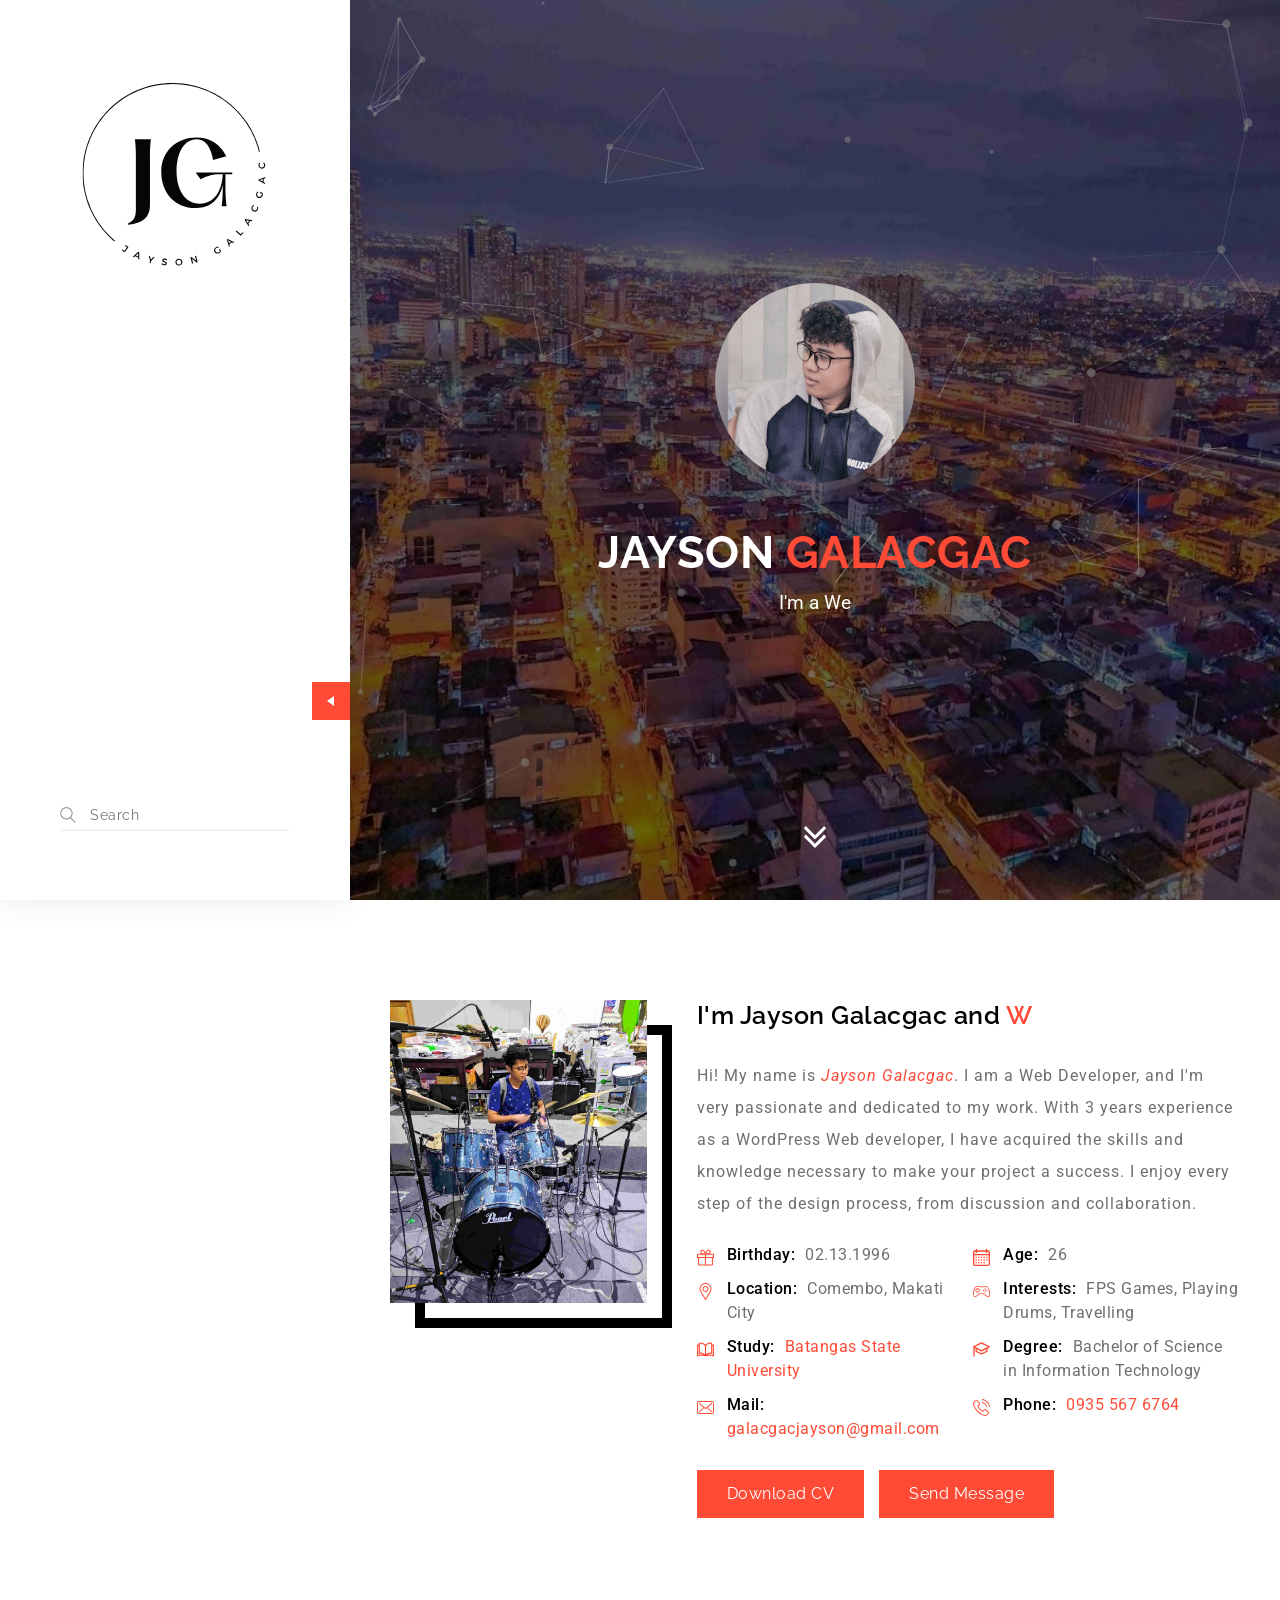
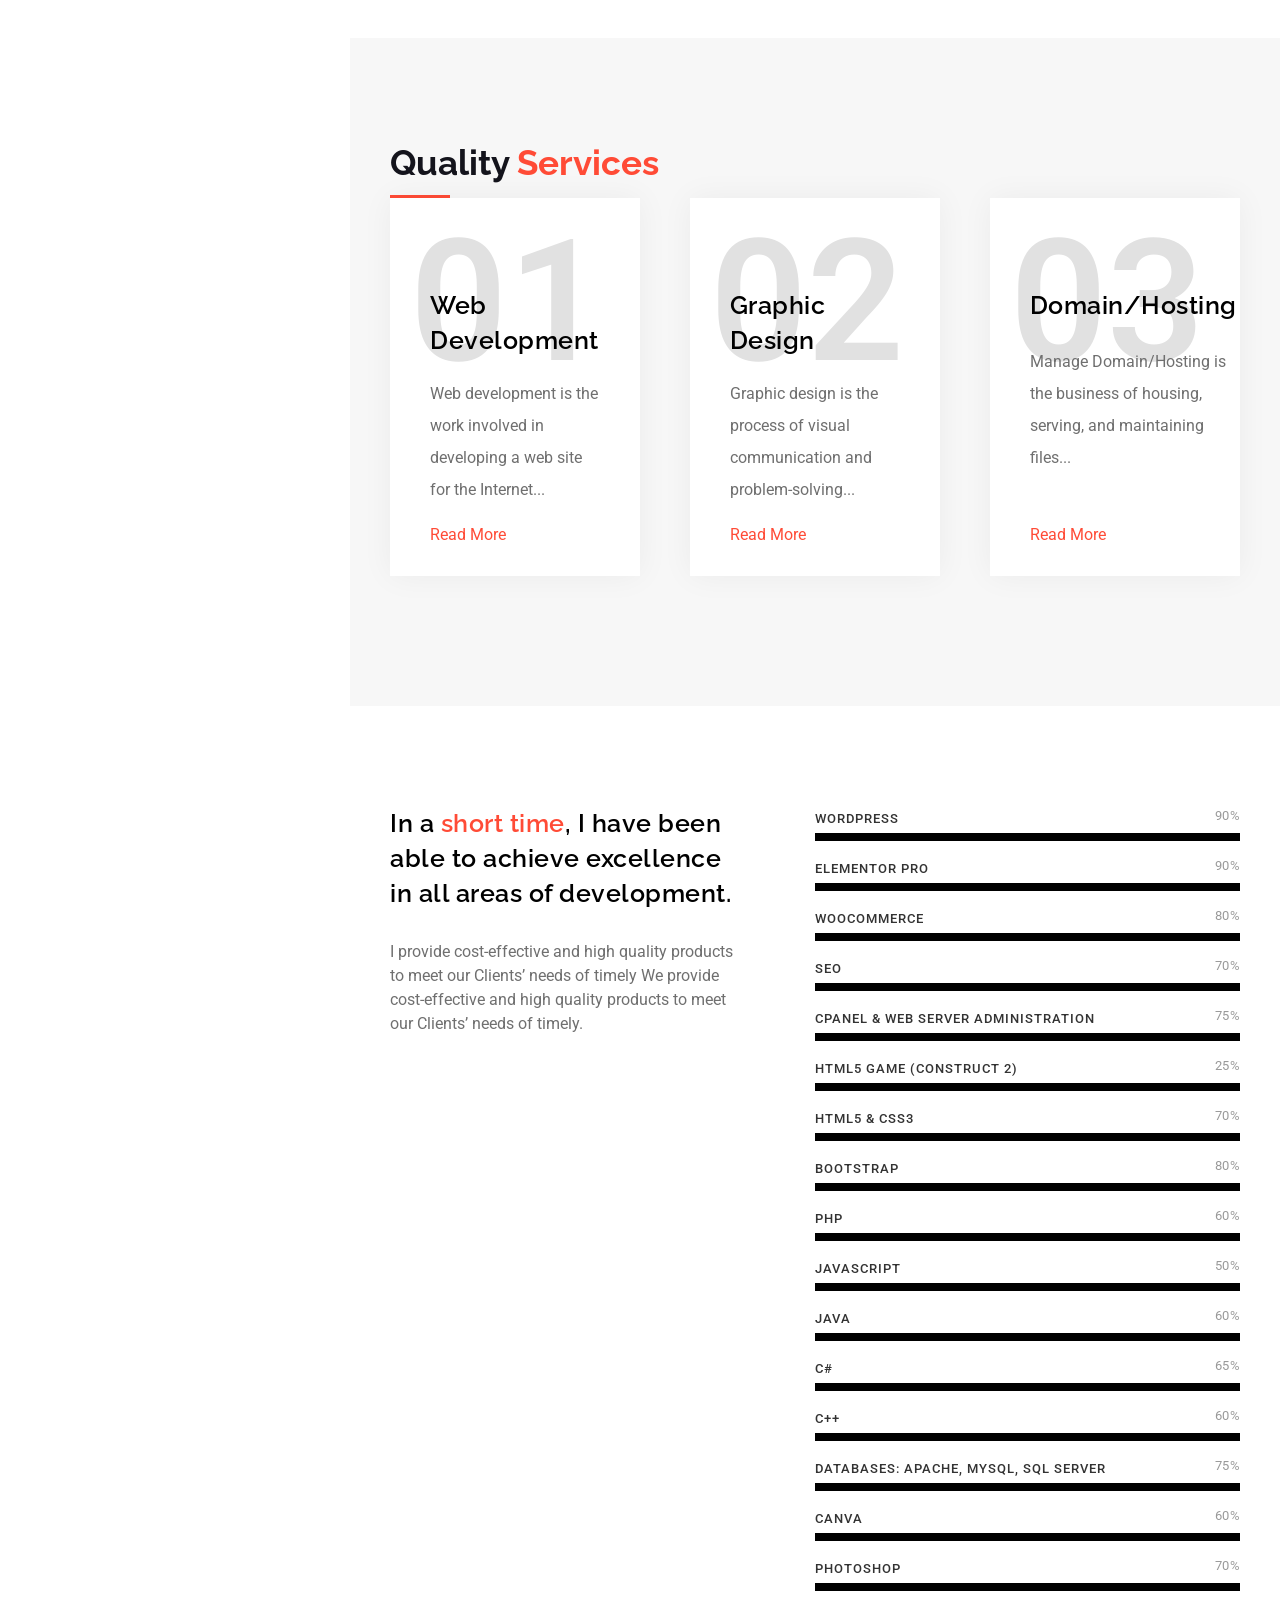
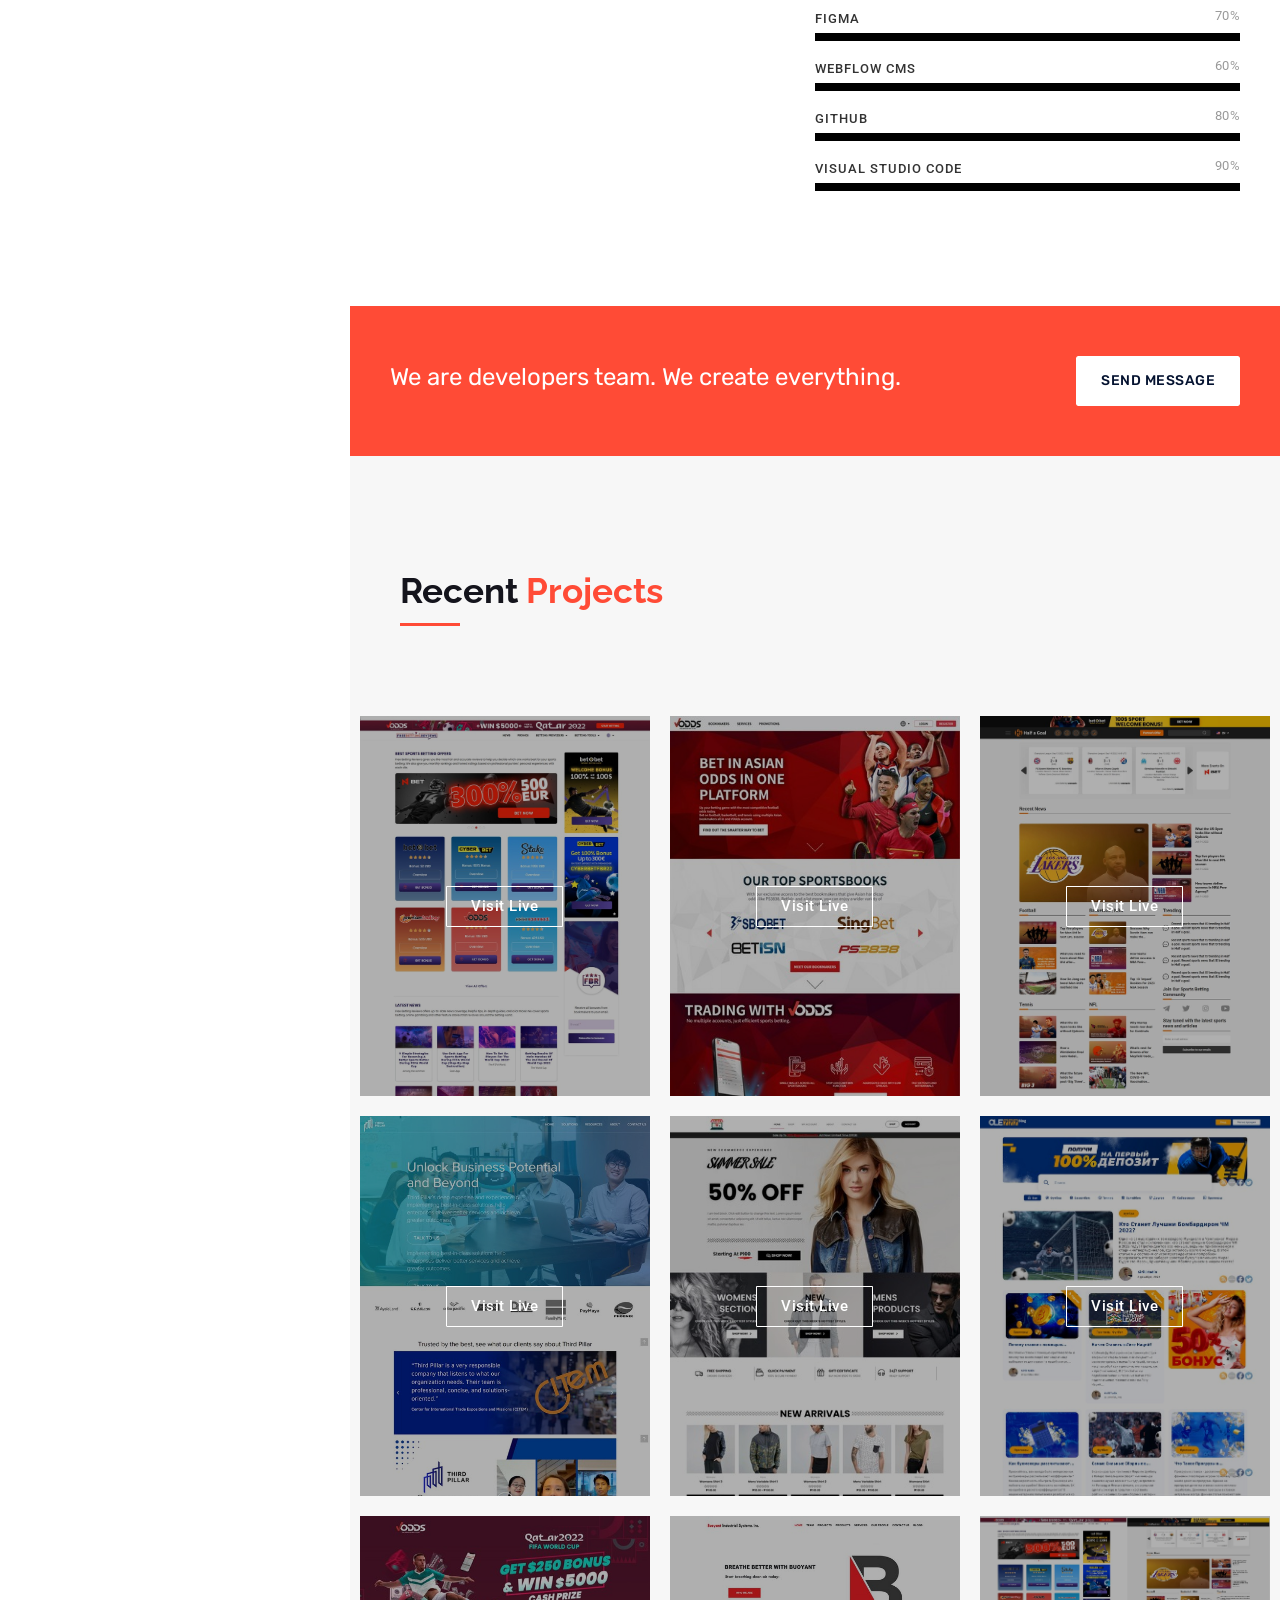
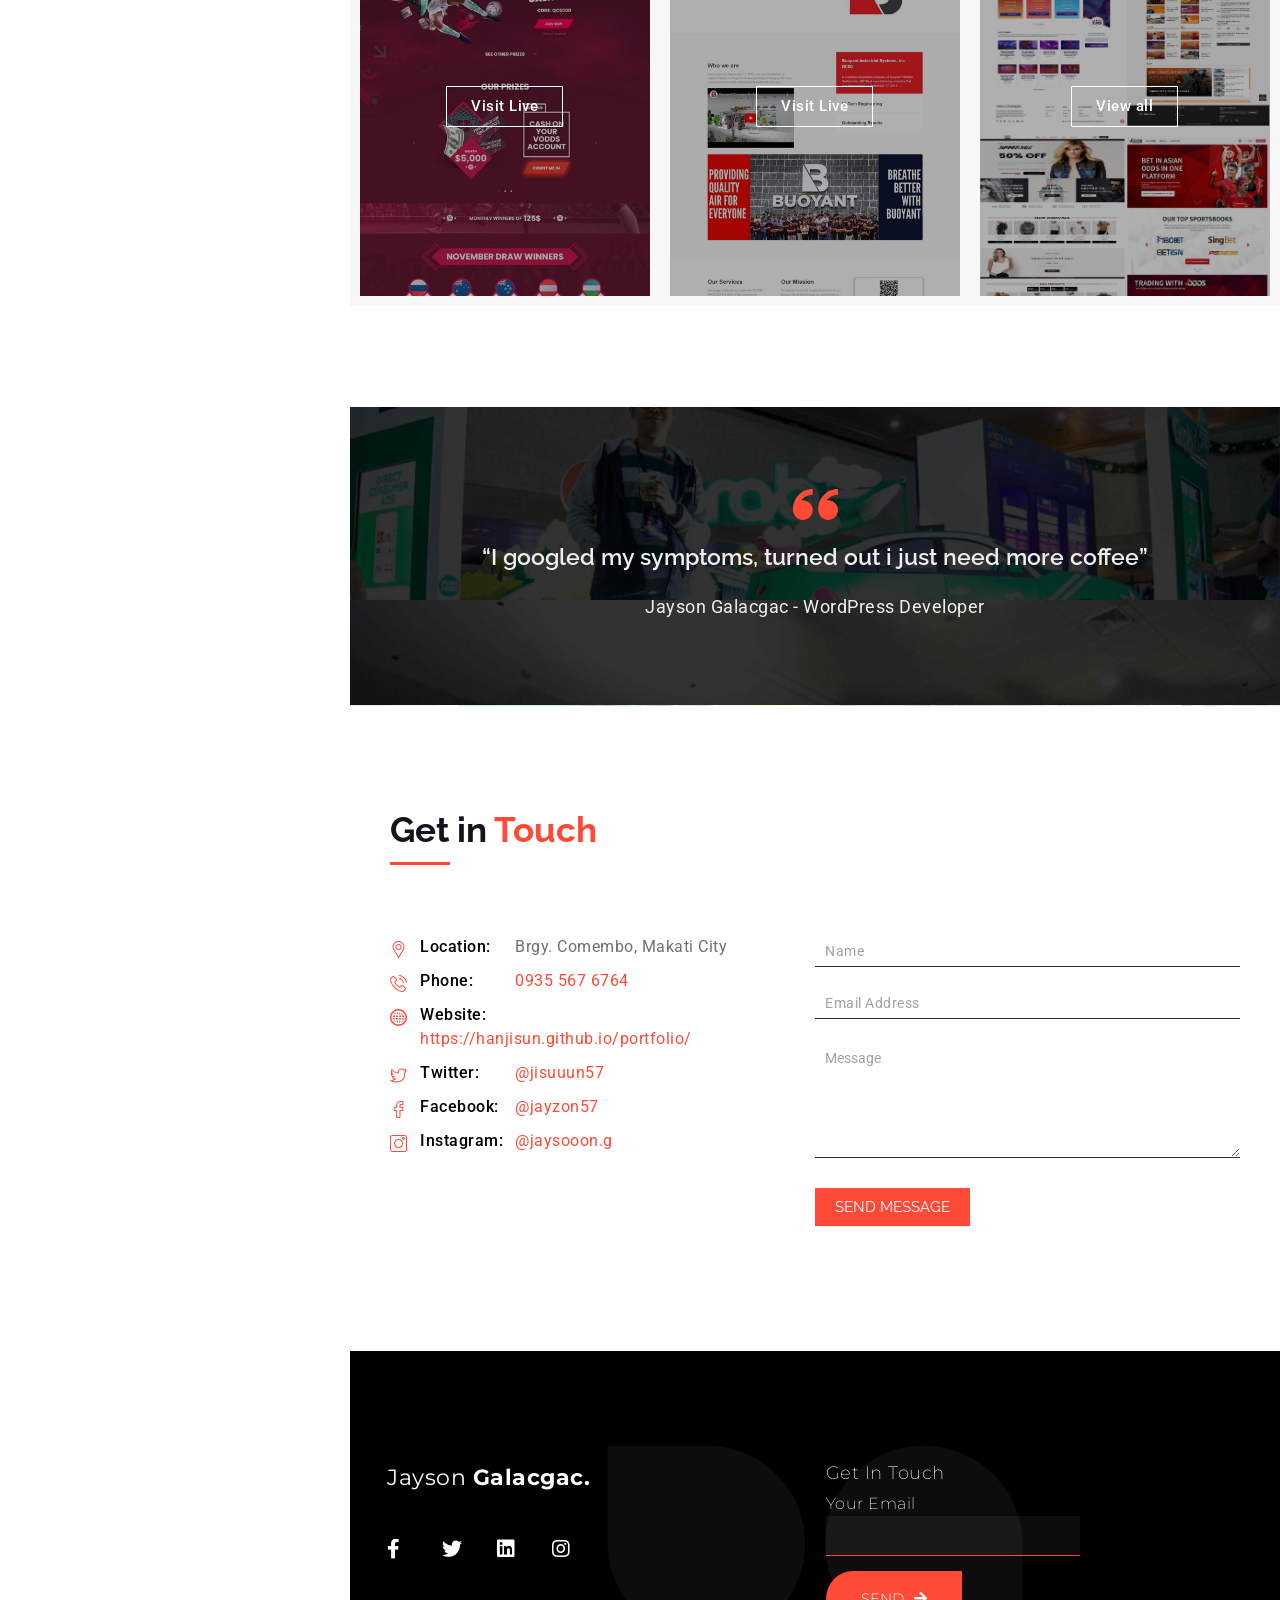
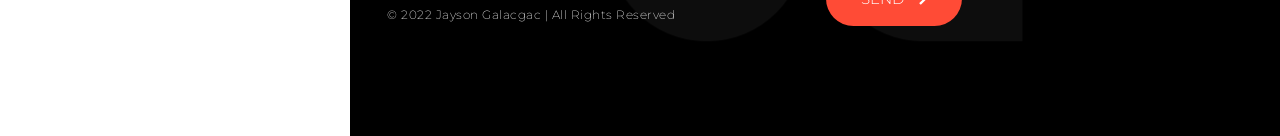
==== commit 26027249: "change ole 7 project card link" ====
--- a/index.html
+++ b/index.html
@@ -12,7 +12,7 @@
                 "settings_hover_icon": 'http://portfolio-staging-v2/wp-content/plugins/export-wp-page-to-static-html/admin/images/settings_hover.png'
             };
             /* ]]\> */
-        </script>         <script type='text/javascript' src='./js/jquery-jquery.min.js' id='jquery-core-js'></script> <script type='text/javascript' src='./js/jquery-jquery-migrate.min.js' id='jquery-migrate-js'></script> <script type='text/javascript' src='./js/arlo-framework-js-modernizr.custom.js' id='modernizr-custom-js'></script> <link rel="https://api.w.org/" href="http://portfolio-staging-v2/wp-json/" /><link rel="alternate" type="application/json" href="http://portfolio-staging-v2/wp-json/wp/v2/pages/699" /><link rel="EditURI" type="application/rsd+xml" title="RSD" href="http://portfolio-staging-v2/xmlrpc.php?rsd" /> <link rel="wlwmanifest" type="application/wlwmanifest+xml" href="http://portfolio-staging-v2/wp-includes/wlwmanifest.xml" /> <meta name="generator" content="WordPress 6.1.1" /> <link rel="canonical" href="http://portfolio-staging-v2/" /> <link rel='shortlink' href='http://portfolio-staging-v2/' /> <link rel="alternate" type="application/json+oembed" href="http://portfolio-staging-v2/wp-json/oembed/1.0/embed?url=http%3A%2F%2Fportfolio-staging-v2%2F" /> <link rel="alternate" type="text/xml+oembed" href="http://portfolio-staging-v2/wp-json/oembed/1.0/embed?url=http%3A%2F%2Fportfolio-staging-v2%2F&#038;format=xml" /> <meta name="generator" content="Redux 4.3.14" /><style type="text/css">.recentcomments a{display:inline !important;padding:0 !important;margin:0 !important;}</style><link rel="icon" href="./images/jayson-logo-v2-bg.svg" sizes="32x32" /> <link rel="icon" href="./images/jayson-logo-v2-bg.svg" sizes="192x192" /> <link rel="apple-touch-icon" href="./images/jayson-logo-v2-bg.svg" /> <meta name="msapplication-TileImage" content="http://portfolio-staging-v2/wp-content/uploads/2022/10/jayson-logo-v2-bg.svg" /> 		<style type="text/css" id="wp-custom-css"> 			/* Fixed chatbot float overlap on Up button */ /* @media screen and (min-width: 1023px) { iframe#tidio-chat-iframe {     bottom: 100px !important;     right: 33px !important; } } */		</style> 		<style id="arlo_fn_option-dynamic-css" title="dynamic-css" class="redux-options-output">body.arlo_fn_light__bg{background-color:#FFFFFF;}.arlo_fn_header_sticky{background-color:#FFFFFF;}.arlo_fn_header_sticky .sticky_list:after{background-color:#EEEEEE;}.arlo_fn_header_sticky ul.nav__hor > li > a{color:#333333;}.arlo_fn_header_sticky ul.nav__hor > li.menu-item-has-children > a:after{border-top-color:#333333;}.arlo_fn_header_sticky ul.nav__hor > li.opened > a,.arlo_fn_header_sticky ul.nav__hor > li > a:hover{color:#000000;}.arlo_fn_header_sticky ul.nav__hor > li.menu-item-has-children.opened > a:hover, .arlo_fn_header_sticky ul.nav__hor > li.menu-item-has-children > a:hover:after{border-top-color:#000000;}.arlo_fn_triggermenu{background-color:#080812;}.arlo_fn_triggermenu .fn_menu_description{color:#999999;}.arlo_fn_triggermenu .fn_desc span{color:#FFFFFF;}.arlo_fn_triggermenu ul.nav__ver > li > a .fn_menu_counter{color:#FFFFFF;}.arlo_fn_triggermenu ul.nav__ver > li > a .fn_menu_counter{-webkit-text-fill-color:#FFFFFF;}#arlo_fn_moving_trigger ul{background-color:rgba(255,255,255,0.02);}#arlo_fn_moving_trigger ul a{color:#999999;}.arlo_fn_nav_extra_button1 a{background-color:rgba(0,255,150,0.2);}.arlo_fn_nav_extra_button1 a{color:#FF8A00;}.arlo_fn_nav_extra_button1 a{border-top:1px solid #00ff96;border-bottom:1px solid #00ff96;border-left:1px solid #00ff96;border-right:1px solid #00ff96;}.arlo_fn_nav_extra_button2 a{background-color:rgba(255,138,0,0.2);}.arlo_fn_nav_extra_button2 a{color:#FF8A00;}.arlo_fn_nav_extra_button2 a{border-top:1px solid #ff8a00;border-bottom:1px solid #ff8a00;border-left:1px solid #ff8a00;border-right:1px solid #ff8a00;}a.arlo_fn_totop.arlo_fn_fixed_totop .top{background-color:#FF4B36;}a.arlo_fn_totop.arlo_fn_fixed_totop .top:after{border-bottom-color:#FFFFFF;}</style>  </head>    	  <body class="home page-template page-template-elementor_header_footer page page-id-699 arlo_fn_light__bg elementor-default elementor-template-full-width elementor-kit-6 elementor-page elementor-page-699">      <!-- WRAPPER ALL -->  <div class="arlo_fn_wrapper_all disable"   	data-nav-skin="light"   	data-mobile-autocollapse="disable"   	data-nav-type="sidebar"   	data-submenu-skin="dark"   	>  	  	<!-- get moving submenu if sidebar navigation is selected -->  			<div id="arlo_fn_fixedsub">  			<ul></ul>  		</div>  		  	<div id="arlo_fn_moving_trigger">  		<ul></ul>  	</div>  		  	  	<!-- get preloader if preloader is enabled from Theme Options-->  		  	  	<!-- WRAPPER -->  	<div class="arlo_fn_wrapper">  		  	  				  				<!-- get selected navigation from source file -->  		   <!-- HEADER -->  <div class="arlo_fn_header" data-align="left">  	<div class="header_inner">  		<div class="menu_logo">  			<a href="./index.html">  				<img class="desktop_logo" src="./images/2022-10-jayson-logo-v2-bg.svg" alt="Jayson Galacgac | Welcome!" />  				<img class="desktop_logo_dark" src="./images/2022-10-jayson-logo-v2-bg.svg" alt="Jayson Galacgac | Welcome!" />  				<img class="desktop_logo_custom" src="./images/2022-10-jayson-logo-v2-bg.svg" alt="Jayson Galacgac | Welcome!" />  				<span><span class="span_a"></span><span class="span_b"></span></span>  			</a>  		</div>  		<div class="menu_nav">    			  		</div>  		<div class="header_closer"></div>  		<div class="arlo_fn_tagline">  						<div class="tline_search">  				<form action="http://portfolio-staging-v2/" method="get" >  					<input type="text" placeholder="Search" name="s" autocomplete="off" />  					<input type="submit" class="pe-7s-search" value="" />  					<a href="#" class="right"><img class="arlo_fn_svg" src="./images/arlo-framework-svg-search.svg" alt="svg" /></a>  					<a href="#" class="left"><img class="arlo_fn_svg" src="./images/arlo-framework-svg-search.svg" alt="svg" /></a>  				</form>  			</div>  						  			<style>.arlo_fn_social_list[data-social-type="abbr"] ul li a{color:#333333 !important;}.arlo_fn_social_list[data-social-type="abbr"] ul li a:hover{color:#FF4B36 !important;}.arlo_fn_social_list[data-social-type="icon"] ul li a{border-color:#333333 !important; color:#333333 !important;}.arlo_fn_social_list[data-social-type="icon"] ul li a:hover{border-color:#FF4B36 !important; color:#FF4B36 !important;}.arlo_fn_social_list[data-social-type="icon"][data-social-bg="bg"] ul li a{background-color:#30B893 !important;}.arlo_fn_social_list[data-social-type="icon"][data-social-bg="bg"] ul li a:hover{background-color:#1A2233 !important;}</style>		</div>  	</div>  </div>  <!-- /HEADER -->		  		  		<!-- get trigger menu -->  		<div class="arlo_fn_triggermenu" data-animation="alpha" data-desc-pos="top" data-text-align="left" data-menu-stroke="stroke_color" data-col-align="top" data-row-align="left" data-text-animation="top_bottom"><div class="menu_full"><div class="menu_wrapper" style="max-width:800px;"><div class="menu_in" style="width:600px;"></div></div><div class="trigger_closer"><span class="text">Close</span><span class="icon"></span></div></div></div><style>.arlo_fn_triggermenu ul.nav__ver > li > a{font-family:Poppins;font-size:90px;font-weight:400;line-height:72px;}#arlo_fn_moving_trigger ul a{font-family:Roboto;font-size:16px;font-weight:500;line-height:35px;}.arlo_fn_triggermenu[data-menu-stroke="stroke_color"] ul.nav__ver > li > a .fn_btn span.fn_a1{-webkit-text-stroke-color: #FFFFFF;}.arlo_fn_triggermenu[data-menu-stroke="stroke_color"] ul.nav__ver > li > a .fn_btn span.fn_a2{color: #FFFFFF;}.arlo_fn_triggermenu[data-text-animation="simple"][data-menu-stroke="stroke_color"] ul.nav__ver > li.hovered > a .fn_btn span.fn_a1{-webkit-text-stroke-color: #FFFFFF}.arlo_fn_triggermenu[data-text-animation="simple"][data-menu-stroke="stroke_color"] ul.nav__ver > li:hover > a .fn_btn span.fn_a1{-webkit-text-stroke-color: #FFFFFF}.arlo_fn_triggermenu[data-menu-stroke="stroke_stroke"] ul.nav__ver > li > a .fn_btn span.fn_a2, .arlo_fn_triggermenu[data-menu-stroke="stroke_stroke"] ul.nav__ver > li > a .fn_btn span.fn_a1, .arlo_fn_triggermenu[data-menu-stroke="color_stroke"] ul.nav__ver > li > a .fn_btn span.fn_a2, .arlo_fn_triggermenu[data-menu-stroke="stroke_color"] ul.nav__ver > li > a .fn_btn span.fn_a1{-webkit-text-stroke-width: 1px;}#arlo_fn_moving_trigger ul{width: 240px;}.arlo_fn_triggermenu ul.nav__ver > li > a{text-transform: uppercase;}</style>		  		  		<!-- get mobile menu -->  		     <!-- MOBILE MENU -->  <div class="arlo_fn_mobilemenu_wrap">      	<!-- LOGO & HAMBURGER -->  	<div class="logo_hamb">  		<div class="in">  			<div class="menu_logo">  				<a href="./index.html"><img src="./images/2022-10-jayson-logo-v2-bg.svg" alt="Jayson Galacgac | Welcome!" /></a>  			</div>  			<div class="hamburger hamburger--collapse-r">  				<div class="hamburger-box">  					<div class="hamburger-inner"></div>  				</div>  			</div>  		</div>  	</div>  	<!-- /LOGO & HAMBURGER -->    	<!-- MOBILE DROPDOWN MENU -->  	<div class="mobilemenu" style="display: none">  			</div>  	<!-- /MOBILE DROPDOWN MENU -->    </div>  <!-- /MOBILE MENU -->		  		<!-- get sticky navigation -->  						  		  		<!-- WRAPPER for HEIGHT -->  		<div class="arlo_fn_wfh">		<div data-elementor-type="wp-page" data-elementor-id="699" class="elementor elementor-699"> 									<section data-particle_enable="false" data-particle-mobile-disabled="false" class="elementor-section elementor-top-section elementor-element elementor-element-728bb3ef elementor-section-full_width elementor-section-height-default elementor-section-height-default" data-id="728bb3ef" data-element_type="section" id="arlo-home" data-settings="{&quot;background_background&quot;:&quot;classic&quot;}"> 						<div class="elementor-container elementor-column-gap-default"> 					<div class="elementor-column elementor-col-100 elementor-top-column elementor-element elementor-element-5467c8e5" data-id="5467c8e5" data-element_type="column" data-settings="{&quot;background_background&quot;:&quot;classic&quot;}"> 			<div class="elementor-widget-wrap elementor-element-populated"> 								<div class="elementor-element elementor-element-477fe259 elementor-widget elementor-widget-frel-hero-header-all-in-one" data-id="477fe259" data-element_type="widget" data-widget_type="frel-hero-header-all-in-one.default"> 				<div class="elementor-widget-container"> 			<div class="cons_w_wrapper"><div class="fn_cs_hero_header_exclusive fn_cs_o_particles" data-height="vh"><div class="container"><div class="content_holder"><div class="title_holder"><span class="t_image" style="background-image:url(./images/img/profile.jpg)"></span><h3>Jayson <span>Galacgac</span></h3><p>I'm a <span class="arlo_fn_animation_text" data-items="Freelancer:::Web Developer:::Application Developer"></span></p></div></div></div><div class="bg_holder"><div class="o_img" data-bg-img="./images/img/bg-condo.jpg"></div><div id="particles-js"></div><div class="o_color"></div></div><a class="bounce" href="#arlo-about"><img decoding="async" class="arlo_w_fn_svg" src="./images/arlo-core-shortcode-assets-svg-down-1.svg" alt="svg" /></a></div></div>		</div> 				</div> 				<div class="elementor-element elementor-element-6c118032 elementor-widget elementor-widget-frel-about-text-slider" data-id="6c118032" data-element_type="widget" id="arlo-about" data-widget_type="frel-about-text-slider.default"> 				<div class="elementor-widget-container"> 			<div class="cons_w_wrapper"><div class="fn_cs_about_text_slider new fn_light_mode"><div class="container"><div class="about_text_slider"><div class="left_part"><div class="about_image_wrap parallax" data-relative-input="true">  								<div class="image layer" data-depth="0.7">  									<img decoding="async" src="./images/arlo-core-shortcode-assets-img-thumb-550-560.jpg" alt="" />  									<div class="inner" data-bg-img="./images/img/Drummer.jpg"></div>  								</div>  								<div class="border layer" data-depth="0.5">  									<img decoding="async" src="./images/arlo-core-shortcode-assets-img-thumb-550-560.jpg" alt="" />  									<div class="inner"></div>  								</div>  							</div></div><div class="right_part"><div class="desc_holder"><h3>I'm Jayson Galacgac and <span class="arlo_fn_animation_text" data-items="Freelancer:::Web Developer:::Application Developer"></span></h3><p>Hi! My name is <span>Jayson Galacgac</span>. I am a Web Developer, and I'm very passionate and dedicated to my work. With 3 years experience as a WordPress Web developer, I have acquired the skills and knowledge necessary to make your project a success. I enjoy every step of the design process, from discussion and collaboration.</p></div><div class="info_list"><ul><li><div class="info_item"><span class="icon"><img decoding="async" class="arlo_w_fn_svg" src="./images/arlo-core-shortcode-assets-svg-birthday-1.svg" alt="svg" /></span><label>Birthday:</label><span>02.13.1996</span></div></li><li><div class="info_item"><span class="icon"><img decoding="async" class="arlo_w_fn_svg" src="./images/arlo-core-shortcode-assets-svg-calendar-1.svg" alt="svg" /></span><label>Age:</label><span>26</span></div></li><li><div class="info_item"><span class="icon"><img decoding="async" class="arlo_w_fn_svg" src="./images/arlo-core-shortcode-assets-svg-location-2.svg" alt="svg" /></span><label>Location:</label><span>Comembo, Makati City</span></div></li><li><div class="info_item"><span class="icon"><img decoding="async" class="arlo_w_fn_svg" src="./images/arlo-core-shortcode-assets-svg-hobby-6.svg" alt="svg" /></span><label>Interests:</label><span>FPS Games, Playing Drums, Travelling</span></div></li><li><div class="info_item"><span class="icon"><img decoding="async" class="arlo_w_fn_svg" src="./images/arlo-core-shortcode-assets-svg-study-2.svg" alt="svg" /></span><label>Study:</label><span><a href="#">Batangas State University</a></span></div></li><li><div class="info_item"><span class="icon"><img decoding="async" class="arlo_w_fn_svg" src="./images/arlo-core-shortcode-assets-svg-degree-7.svg" alt="svg" /></span><label>Degree:</label><span>Bachelor of Science in Information Technology</span></div></li><li><div class="info_item"><span class="icon"><img decoding="async" class="arlo_w_fn_svg" src="./images/arlo-core-shortcode-assets-svg-message-1.svg" alt="svg" /></span><label>Mail:</label><span><a href="galacgacjayson@gmail.com">galacgacjayson@gmail.com</a></span></div></li><li><div class="info_item"><span class="icon"><img decoding="async" class="arlo_w_fn_svg" src="./images/arlo-core-shortcode-assets-svg-call-1.svg" alt="svg" /></span><label>Phone:</label><span><a href="tel:+09355676764">0935 567 6764</a></span></div></li></ul></div><div class="btn_list"><ul><li><a href="http://jaysongalacgac.magistechnologiesinc.com/wp-content/uploads/2022/12/Jayson-Galacgac-CV.pdf" download><span>Download CV</span></a></li><li><a href="https://facebook.com/jayzon57" ><span>Send Message</span></a></li></ul></div></div></div></div></div></div>		</div> 				</div> 					</div> 		</div> 							</div> 		</section> 				<section data-particle_enable="false" data-particle-mobile-disabled="false" class="elementor-section elementor-top-section elementor-element elementor-element-41676a32 elementor-section-full_width elementor-section-height-default elementor-section-height-default" data-id="41676a32" data-element_type="section" id="arlo-services" data-settings="{&quot;background_background&quot;:&quot;classic&quot;}"> 						<div class="elementor-container elementor-column-gap-default"> 					<div class="elementor-column elementor-col-100 elementor-top-column elementor-element elementor-element-4a2af46c" data-id="4a2af46c" data-element_type="column"> 			<div class="elementor-widget-wrap elementor-element-populated"> 								<div class="elementor-element elementor-element-94a4f66 elementor-widget elementor-widget-frel-main-title" data-id="94a4f66" data-element_type="widget" data-widget_type="frel-main-title.default"> 				<div class="elementor-widget-container"> 			<div class="cons_w_wrapper"><div class="fn_cs_main_title fn_light_mode"><div class="container"><div class="title_holder"><h3>Quality <span>Services</span></h3></div></div></div></div>		</div> 				</div> 				<div class="elementor-element elementor-element-5e940955 elementor-widget elementor-widget-frel-services-numbered" data-id="5e940955" data-element_type="widget" data-widget_type="frel-services-numbered.default"> 				<div class="elementor-widget-container"> 			<div class="cons_w_wrapper"><div class="fn_cs_services_numbered fn_light_mode"><div class="container"><div class="snumbered_inner"><ul><li><div class="item"><div class="number_holder"><h3>01</h3></div><h3>Web Development</h3><p class="desc_h">Web development is the work involved in developing a web site for the Internet...</p><p class="btn_h"><a href="#">Read More</a></p></div></li><li><div class="item"><div class="number_holder"><h3>02</h3></div><h3>Graphic Design</h3><p class="desc_h">Graphic design is the process of visual communication and problem-solving...</p><p class="btn_h"><a href="#">Read More</a></p></div></li><li><div class="item"><div class="number_holder"><h3>03</h3></div><h3>Domain/Hosting</h3><p class="desc_h"> Manage Domain/Hosting is the business of housing, serving, and maintaining files...</p><p class="btn_h"><a href="#">Read More</a></p></div></li></ul></div></div></div></div>		</div> 				</div> 					</div> 		</div> 							</div> 		</section> 				<section data-particle_enable="false" data-particle-mobile-disabled="false" class="elementor-section elementor-top-section elementor-element elementor-element-4ec9f7ba elementor-section-full_width elementor-section-height-default elementor-section-height-default" data-id="4ec9f7ba" data-element_type="section"> 						<div class="elementor-container elementor-column-gap-default"> 					<div class="elementor-column elementor-col-100 elementor-top-column elementor-element elementor-element-6e003305" data-id="6e003305" data-element_type="column"> 			<div class="elementor-widget-wrap elementor-element-populated"> 								<div class="elementor-element elementor-element-7dd6be2e elementor-widget elementor-widget-frel-progress-bar-with-desc" data-id="7dd6be2e" data-element_type="widget" data-widget_type="frel-progress-bar-with-desc.default"> 				<div class="elementor-widget-container"> 			<div class="cons_w_wrapper"><div class="fn_cs_progress_bar_desc"><div class="container"><div class="pbd_inner"><div class="left_part"><h3>In a <span>short time</span>, I have been able to achieve excellence in all areas of development.</h3><p>I provide cost-effective and high quality products to meet our Clients’ needs of timely We provide cost-effective and high quality products to meet our Clients’ needs of timely.</p></div><div class="right_part"><div class="fn_cs_progress_bar"><div class="fn_cs_progress_wrap fn_light_mode" data-strip="off"><div class="fn_cs_progress" data-value="90"><span><span class="label">WordPress</span><span class="number">90%</span></span><div class="fn_cs_bar_bg"><div class="fn_cs_bar_wrap"><div class="fn_cs_bar"></div></div></div></div></div><div class="fn_cs_progress_wrap fn_light_mode" data-strip="off"><div class="fn_cs_progress" data-value="90"><span><span class="label">Elementor PRO</span><span class="number">90%</span></span><div class="fn_cs_bar_bg"><div class="fn_cs_bar_wrap"><div class="fn_cs_bar"></div></div></div></div></div><div class="fn_cs_progress_wrap fn_light_mode" data-strip="off"><div class="fn_cs_progress" data-value="80"><span><span class="label">WOOCOMMERCE</span><span class="number">80%</span></span><div class="fn_cs_bar_bg"><div class="fn_cs_bar_wrap"><div class="fn_cs_bar"></div></div></div></div></div><div class="fn_cs_progress_wrap fn_light_mode" data-strip="off"><div class="fn_cs_progress" data-value="70"><span><span class="label">SEO</span><span class="number">70%</span></span><div class="fn_cs_bar_bg"><div class="fn_cs_bar_wrap"><div class="fn_cs_bar"></div></div></div></div></div><div class="fn_cs_progress_wrap fn_light_mode" data-strip="off"><div class="fn_cs_progress" data-value="75"><span><span class="label">CPANEL & WEB SERVER ADMINISTRATION</span><span class="number">75%</span></span><div class="fn_cs_bar_bg"><div class="fn_cs_bar_wrap"><div class="fn_cs_bar"></div></div></div></div></div><div class="fn_cs_progress_wrap fn_light_mode" data-strip="off"><div class="fn_cs_progress" data-value="25"><span><span class="label">HTML5 GAME (CONSTRUCT 2)</span><span class="number">25%</span></span><div class="fn_cs_bar_bg"><div class="fn_cs_bar_wrap"><div class="fn_cs_bar"></div></div></div></div></div><div class="fn_cs_progress_wrap fn_light_mode" data-strip="off"><div class="fn_cs_progress" data-value="70"><span><span class="label">HTML5 & CSS3</span><span class="number">70%</span></span><div class="fn_cs_bar_bg"><div class="fn_cs_bar_wrap"><div class="fn_cs_bar"></div></div></div></div></div><div class="fn_cs_progress_wrap fn_light_mode" data-strip="off"><div class="fn_cs_progress" data-value="80"><span><span class="label">Bootstrap</span><span class="number">80%</span></span><div class="fn_cs_bar_bg"><div class="fn_cs_bar_wrap"><div class="fn_cs_bar"></div></div></div></div></div><div class="fn_cs_progress_wrap fn_light_mode" data-strip="off"><div class="fn_cs_progress" data-value="60"><span><span class="label">PHP</span><span class="number">60%</span></span><div class="fn_cs_bar_bg"><div class="fn_cs_bar_wrap"><div class="fn_cs_bar"></div></div></div></div></div><div class="fn_cs_progress_wrap fn_light_mode" data-strip="off"><div class="fn_cs_progress" data-value="50"><span><span class="label">JAVASCRIPT</span><span class="number">50%</span></span><div class="fn_cs_bar_bg"><div class="fn_cs_bar_wrap"><div class="fn_cs_bar"></div></div></div></div></div><div class="fn_cs_progress_wrap fn_light_mode" data-strip="off"><div class="fn_cs_progress" data-value="60"><span><span class="label">JAVA</span><span class="number">60%</span></span><div class="fn_cs_bar_bg"><div class="fn_cs_bar_wrap"><div class="fn_cs_bar"></div></div></div></div></div><div class="fn_cs_progress_wrap fn_light_mode" data-strip="off"><div class="fn_cs_progress" data-value="65"><span><span class="label">C#</span><span class="number">65%</span></span><div class="fn_cs_bar_bg"><div class="fn_cs_bar_wrap"><div class="fn_cs_bar"></div></div></div></div></div><div class="fn_cs_progress_wrap fn_light_mode" data-strip="off"><div class="fn_cs_progress" data-value="60"><span><span class="label">C++</span><span class="number">60%</span></span><div class="fn_cs_bar_bg"><div class="fn_cs_bar_wrap"><div class="fn_cs_bar"></div></div></div></div></div><div class="fn_cs_progress_wrap fn_light_mode" data-strip="off"><div class="fn_cs_progress" data-value="75"><span><span class="label">Databases: Apache, MySQL, SQL Server</span><span class="number">75%</span></span><div class="fn_cs_bar_bg"><div class="fn_cs_bar_wrap"><div class="fn_cs_bar"></div></div></div></div></div><div class="fn_cs_progress_wrap fn_light_mode" data-strip="off"><div class="fn_cs_progress" data-value="60"><span><span class="label">CANVA</span><span class="number">60%</span></span><div class="fn_cs_bar_bg"><div class="fn_cs_bar_wrap"><div class="fn_cs_bar"></div></div></div></div></div><div class="fn_cs_progress_wrap fn_light_mode" data-strip="off"><div class="fn_cs_progress" data-value="70"><span><span class="label">PHOTOSHOP</span><span class="number">70%</span></span><div class="fn_cs_bar_bg"><div class="fn_cs_bar_wrap"><div class="fn_cs_bar"></div></div></div></div></div><div class="fn_cs_progress_wrap fn_light_mode" data-strip="off"><div class="fn_cs_progress" data-value="70"><span><span class="label">FIGMA</span><span class="number">70%</span></span><div class="fn_cs_bar_bg"><div class="fn_cs_bar_wrap"><div class="fn_cs_bar"></div></div></div></div></div><div class="fn_cs_progress_wrap fn_light_mode" data-strip="off"><div class="fn_cs_progress" data-value="60"><span><span class="label">Webflow CMS</span><span class="number">60%</span></span><div class="fn_cs_bar_bg"><div class="fn_cs_bar_wrap"><div class="fn_cs_bar"></div></div></div></div></div><div class="fn_cs_progress_wrap fn_light_mode" data-strip="off"><div class="fn_cs_progress" data-value="80"><span><span class="label">GITHUB</span><span class="number">80%</span></span><div class="fn_cs_bar_bg"><div class="fn_cs_bar_wrap"><div class="fn_cs_bar"></div></div></div></div></div><div class="fn_cs_progress_wrap fn_light_mode" data-strip="off"><div class="fn_cs_progress" data-value="90"><span><span class="label">Visual Studio Code</span><span class="number">90%</span></span><div class="fn_cs_bar_bg"><div class="fn_cs_bar_wrap"><div class="fn_cs_bar"></div></div></div></div></div></div></div></div></div></div></div>		</div> 				</div> 					</div> 		</div> 							</div> 		</section> 				<section data-particle_enable="false" data-particle-mobile-disabled="false" class="elementor-section elementor-top-section elementor-element elementor-element-615730a elementor-section-full_width elementor-section-height-default elementor-section-height-default" data-id="615730a" data-element_type="section"> 						<div class="elementor-container elementor-column-gap-no"> 					<div class="elementor-column elementor-col-100 elementor-top-column elementor-element elementor-element-d096957" data-id="d096957" data-element_type="column"> 			<div class="elementor-widget-wrap elementor-element-populated"> 								<div class="elementor-element elementor-element-44cb5b8 elementor-widget elementor-widget-frel-call-to-action" data-id="44cb5b8" data-element_type="widget" data-widget_type="frel-call-to-action.default"> 				<div class="elementor-widget-container"> 			<div class="cons_w_wrapper"><div class="fn_cs_call_to_action"><div class="container"><div class="cta_holder"><div class="title_holder"><h3>We are developers team. We create everything.</h3><p></p></div><div class="link_holder"><a href="https://www.facebook.com/jayzon57"><span>Send Message</span></a></div></div></div></div></div>		</div> 				</div> 					</div> 		</div> 							</div> 		</section> 				<section data-particle_enable="false" data-particle-mobile-disabled="false" class="elementor-section elementor-top-section elementor-element elementor-element-2b70bf66 elementor-section-boxed elementor-section-height-default elementor-section-height-default" data-id="2b70bf66" data-element_type="section" data-settings="{&quot;background_background&quot;:&quot;classic&quot;}"> 						<div class="elementor-container elementor-column-gap-default"> 					<div class="elementor-column elementor-col-100 elementor-top-column elementor-element elementor-element-5213396b" data-id="5213396b" data-element_type="column"> 			<div class="elementor-widget-wrap elementor-element-populated"> 								<div class="elementor-element elementor-element-7fbf4ef5 elementor-widget elementor-widget-frel-main-title" data-id="7fbf4ef5" data-element_type="widget" data-widget_type="frel-main-title.default"> 				<div class="elementor-widget-container"> 			<div class="cons_w_wrapper"><div class="fn_cs_main_title fn_light_mode"><div class="container"><div class="title_holder"><h3>Recent <span>Projects</span></h3></div></div></div></div>		</div> 				</div> 					</div> 		</div> 							</div> 		</section> 				<section data-particle_enable="false" data-particle-mobile-disabled="false" class="elementor-section elementor-top-section elementor-element elementor-element-28360528 elementor-section-full_width elementor-section-height-default elementor-section-height-default" data-id="28360528" data-element_type="section" data-settings="{&quot;background_background&quot;:&quot;classic&quot;}"> 						<div class="elementor-container elementor-column-gap-no"> 					<div class="elementor-column elementor-col-100 elementor-top-column elementor-element elementor-element-3a983aad" data-id="3a983aad" data-element_type="column"> 			<div class="elementor-widget-wrap elementor-element-populated"> 								<section data-particle_enable="false" data-particle-mobile-disabled="false" class="elementor-section elementor-inner-section elementor-element elementor-element-b78d3ca elementor-section-boxed elementor-section-height-default elementor-section-height-default" data-id="b78d3ca" data-element_type="section"> 						<div class="elementor-container elementor-column-gap-custom"> 					<div class="elementor-column elementor-col-33 elementor-inner-column elementor-element elementor-element-452489d height-container" data-id="452489d" data-element_type="column" data-settings="{&quot;background_background&quot;:&quot;classic&quot;}"> 			<div class="elementor-widget-wrap elementor-element-populated"> 								<div class="elementor-element elementor-element-05e307e elementor-align-justify project-cards elementor-widget elementor-widget-button" data-id="05e307e" data-element_type="widget" data-widget_type="button.default"> 				<div class="elementor-widget-container"> 					<div class="elementor-button-wrapper"> 			<a href="https://freebettingreviews.com/" class="elementor-button-link elementor-button elementor-size-sm" role="button"> 						<span class="elementor-button-content-wrapper"> 						<span class="elementor-button-text">Visit Live</span> 		</span> 					</a> 		</div> 				</div> 				</div> 					</div> 		</div> 				<div class="elementor-column elementor-col-33 elementor-inner-column elementor-element elementor-element-02c5448 height-container" data-id="02c5448" data-element_type="column" data-settings="{&quot;background_background&quot;:&quot;classic&quot;}"> 			<div class="elementor-widget-wrap elementor-element-populated"> 								<div class="elementor-element elementor-element-96b6f72 elementor-align-justify project-cards elementor-widget elementor-widget-button" data-id="96b6f72" data-element_type="widget" data-widget_type="button.default"> 				<div class="elementor-widget-container"> 					<div class="elementor-button-wrapper"> 			<a href="https://vodds.com/" class="elementor-button-link elementor-button elementor-size-sm" role="button"> 						<span class="elementor-button-content-wrapper"> 						<span class="elementor-button-text">Visit Live</span> 		</span> 					</a> 		</div> 				</div> 				</div> 					</div> 		</div> 				<div class="elementor-column elementor-col-33 elementor-inner-column elementor-element elementor-element-d28bd48 height-container" data-id="d28bd48" data-element_type="column" data-settings="{&quot;background_background&quot;:&quot;classic&quot;}"> 			<div class="elementor-widget-wrap elementor-element-populated"> 								<div class="elementor-element elementor-element-26a900c elementor-align-justify project-cards elementor-widget elementor-widget-button" data-id="26a900c" data-element_type="widget" data-widget_type="button.default"> 				<div class="elementor-widget-container"> 					<div class="elementor-button-wrapper"> 			<a href="https://staging-hg.dreamhosters.com/" class="elementor-button-link elementor-button elementor-size-sm" role="button"> 						<span class="elementor-button-content-wrapper"> 						<span class="elementor-button-text">Visit Live</span> 		</span> 					</a> 		</div> 				</div> 				</div> 					</div> 		</div> 							</div> 		</section> 				<section data-particle_enable="false" data-particle-mobile-disabled="false" class="elementor-section elementor-inner-section elementor-element elementor-element-446d941 elementor-section-boxed elementor-section-height-default elementor-section-height-default" data-id="446d941" data-element_type="section"> 						<div class="elementor-container elementor-column-gap-custom"> 					<div class="elementor-column elementor-col-33 elementor-inner-column elementor-element elementor-element-83340ed height-container" data-id="83340ed" data-element_type="column" data-settings="{&quot;background_background&quot;:&quot;classic&quot;}"> 			<div class="elementor-widget-wrap elementor-element-populated"> 								<div class="elementor-element elementor-element-8742e08 elementor-align-justify project-cards elementor-widget elementor-widget-button" data-id="8742e08" data-element_type="widget" data-widget_type="button.default"> 				<div class="elementor-widget-container"> 					<div class="elementor-button-wrapper"> 			<a href="https://www.3rd-pillar.com/" class="elementor-button-link elementor-button elementor-size-sm" role="button"> 						<span class="elementor-button-content-wrapper"> 						<span class="elementor-button-text">Visit Live</span> 		</span> 					</a> 		</div> 				</div> 				</div> 					</div> 		</div> 				<div class="elementor-column elementor-col-33 elementor-inner-column elementor-element elementor-element-4fa3249 height-container" data-id="4fa3249" data-element_type="column" data-settings="{&quot;background_background&quot;:&quot;classic&quot;}"> 			<div class="elementor-widget-wrap elementor-element-populated"> 								<div class="elementor-element elementor-element-a2de08d elementor-align-justify project-cards elementor-widget elementor-widget-button" data-id="a2de08d" data-element_type="widget" data-widget_type="button.default"> 				<div class="elementor-widget-container"> 					<div class="elementor-button-wrapper"> 			<a href="http://shaariishaariistore.com/" class="elementor-button-link elementor-button elementor-size-sm" role="button"> 						<span class="elementor-button-content-wrapper"> 						<span class="elementor-button-text">Visit Live</span> 		</span> 					</a> 		</div> 				</div> 				</div> 					</div> 		</div> 				<div class="elementor-column elementor-col-33 elementor-inner-column elementor-element elementor-element-899c8ec height-container" data-id="899c8ec" data-element_type="column" data-settings="{&quot;background_background&quot;:&quot;classic&quot;}"> 			<div class="elementor-widget-wrap elementor-element-populated"> 								<div class="elementor-element elementor-element-b248d06 elementor-align-justify project-cards elementor-widget elementor-widget-button" data-id="b248d06" data-element_type="widget" data-widget_type="button.default"> 				<div class="elementor-widget-container"> 					<div class="elementor-button-wrapper"> 			<a href="https://vodds.net/promotions.bk/qatar_prizes/" class="elementor-button-link elementor-button elementor-size-sm" role="button"> 						<span class="elementor-button-content-wrapper"> 						<span class="elementor-button-text">Visit Live</span> 		</span> 					</a> 		</div> 				</div> 				</div> 					</div> 		</div> 							</div> 		</section> 				<section data-particle_enable="false" data-particle-mobile-disabled="false" class="elementor-section elementor-inner-section elementor-element elementor-element-aa932c9 elementor-section-boxed elementor-section-height-default elementor-section-height-default" data-id="aa932c9" data-element_type="section"> 						<div class="elementor-container elementor-column-gap-custom"> 					<div class="elementor-column elementor-col-33 elementor-inner-column elementor-element elementor-element-42a641d height-container" data-id="42a641d" data-element_type="column" data-settings="{&quot;background_background&quot;:&quot;classic&quot;}"> 			<div class="elementor-widget-wrap elementor-element-populated"> 								<div class="elementor-element elementor-element-f3c2f03 elementor-align-justify project-cards elementor-widget elementor-widget-button" data-id="f3c2f03" data-element_type="widget" data-widget_type="button.default"> 				<div class="elementor-widget-container"> 					<div class="elementor-button-wrapper"> 			<a href="https://vodds.com/promotions.bk/qatar_prizes/" class="elementor-button-link elementor-button elementor-size-sm" role="button"> 						<span class="elementor-button-content-wrapper"> 						<span class="elementor-button-text">Visit Live</span> 		</span> 					</a> 		</div> 				</div> 				</div> 					</div> 		</div> 				<div class="elementor-column elementor-col-33 elementor-inner-column elementor-element elementor-element-abd6843 height-container" data-id="abd6843" data-element_type="column" data-settings="{&quot;background_background&quot;:&quot;classic&quot;}"> 			<div class="elementor-widget-wrap elementor-element-populated"> 								<div class="elementor-element elementor-element-53ec041 elementor-align-justify project-cards elementor-widget elementor-widget-button" data-id="53ec041" data-element_type="widget" data-widget_type="button.default"> 				<div class="elementor-widget-container"> 					<div class="elementor-button-wrapper"> 			<a href="https://demosite.buoyant.com.ph/" class="elementor-button-link elementor-button elementor-size-sm" role="button"> 						<span class="elementor-button-content-wrapper"> 						<span class="elementor-button-text">Visit Live</span> 		</span> 					</a> 		</div> 				</div> 				</div> 					</div> 		</div> 				<div class="elementor-column elementor-col-33 elementor-inner-column elementor-element elementor-element-7fd9470 height-container" data-id="7fd9470" data-element_type="column" data-settings="{&quot;background_background&quot;:&quot;classic&quot;}"> 			<div class="elementor-widget-wrap elementor-element-populated"> 								<div class="elementor-element elementor-element-f7a49db elementor-align-justify project-cards elementor-widget elementor-widget-button" data-id="f7a49db" data-element_type="widget" data-widget_type="button.default"> 				<div class="elementor-widget-container"> 					<div class="elementor-button-wrapper"> 			<a href="./recent-projects-v2" class="elementor-button-link elementor-button elementor-size-sm" role="button"> 						<span class="elementor-button-content-wrapper"> 						<span class="elementor-button-text">View all</span> 		</span> 					</a> 		</div> 				</div> 				</div> 					</div> 		</div> 							</div> 		</section> 					</div> 		</div> 							</div> 		</section> 				<section data-particle_enable="false" data-particle-mobile-disabled="false" class="elementor-section elementor-top-section elementor-element elementor-element-56523bbb elementor-section-full_width elementor-section-height-default elementor-section-height-default" data-id="56523bbb" data-element_type="section"> 						<div class="elementor-container elementor-column-gap-no"> 					<div class="elementor-column elementor-col-100 elementor-top-column elementor-element elementor-element-3a703985" data-id="3a703985" data-element_type="column"> 			<div class="elementor-widget-wrap elementor-element-populated"> 								<div class="elementor-element elementor-element-5b2626e8 elementor-hidden-desktop elementor-hidden-tablet elementor-hidden-mobile elementor-widget elementor-widget-frel-call-to-action" data-id="5b2626e8" data-element_type="widget" data-widget_type="frel-call-to-action.default"> 				<div class="elementor-widget-container"> 			<div class="cons_w_wrapper"><div class="fn_cs_call_to_action"><div class="container"><div class="cta_holder"><div class="title_holder"><h3>We are developers team. We create everything.</h3><p></p></div><div class="link_holder"><a href="https://www.facebook.com/jayzon57"><span>Send Message</span></a></div></div></div></div></div>		</div> 				</div> 					</div> 		</div> 							</div> 		</section> 				<section data-particle_enable="false" data-particle-mobile-disabled="false" class="elementor-section elementor-top-section elementor-element elementor-element-4f78192d elementor-hidden-desktop elementor-hidden-tablet elementor-hidden-mobile elementor-section-boxed elementor-section-height-default elementor-section-height-default" data-id="4f78192d" data-element_type="section"> 						<div class="elementor-container elementor-column-gap-default"> 					<div class="elementor-column elementor-col-100 elementor-top-column elementor-element elementor-element-163c4697" data-id="163c4697" data-element_type="column"> 			<div class="elementor-widget-wrap elementor-element-populated"> 								<div class="elementor-element elementor-element-33c455d elementor-widget elementor-widget-frel-main-title" data-id="33c455d" data-element_type="widget" data-widget_type="frel-main-title.default"> 				<div class="elementor-widget-container"> 			<div class="cons_w_wrapper"><div class="fn_cs_main_title fn_light_mode"><div class="container"><div class="title_holder"><h3>Quality <span>Plugins</span></h3></div></div></div></div>		</div> 				</div> 				<div class="elementor-element elementor-element-53bca184 elementor-widget elementor-widget-heading" data-id="53bca184" data-element_type="widget" data-widget_type="heading.default"> 				<div class="elementor-widget-container"> 			<style>/*! elementor - v3.7.7 - 20-09-2022 */ .elementor-heading-title{padding:0;margin:0;line-height:1}.elementor-widget-heading .elementor-heading-title[class*=elementor-size-]>a{color:inherit;font-size:inherit;line-height:inherit}.elementor-widget-heading .elementor-heading-title.elementor-size-small{font-size:15px}.elementor-widget-heading .elementor-heading-title.elementor-size-medium{font-size:19px}.elementor-widget-heading .elementor-heading-title.elementor-size-large{font-size:29px}.elementor-widget-heading .elementor-heading-title.elementor-size-xl{font-size:39px}.elementor-widget-heading .elementor-heading-title.elementor-size-xxl{font-size:59px}</style><h2 class="elementor-heading-title elementor-size-default">we use to extend or add functionality to your business website</h2>		</div> 				</div> 				<section data-particle_enable="false" data-particle-mobile-disabled="false" class="elementor-section elementor-inner-section elementor-element elementor-element-3f3f4a56 elementor-section-boxed elementor-section-height-default elementor-section-height-default" data-id="3f3f4a56" data-element_type="section"> 						<div class="elementor-container elementor-column-gap-default"> 					<div class="elementor-column elementor-col-100 elementor-inner-column elementor-element elementor-element-1b4966d2" data-id="1b4966d2" data-element_type="column"> 			<div class="elementor-widget-wrap elementor-element-populated"> 								<div class="elementor-element elementor-element-5b27265 elementor-tabs-view-vertical elementor-hidden-desktop elementor-hidden-tablet elementor-hidden-mobile elementor-widget elementor-widget-tabs" data-id="5b27265" data-element_type="widget" data-widget_type="tabs.default"> 				<div class="elementor-widget-container"> 			<style>/*! elementor - v3.7.7 - 20-09-2022 */ .elementor-widget-tabs.elementor-tabs-view-vertical .elementor-tabs-wrapper{width:25%;-ms-flex-negative:0;flex-shrink:0}.elementor-widget-tabs.elementor-tabs-view-vertical .elementor-tab-desktop-title.elementor-active{border-right-style:none}.elementor-widget-tabs.elementor-tabs-view-vertical .elementor-tab-desktop-title.elementor-active:after,.elementor-widget-tabs.elementor-tabs-view-vertical .elementor-tab-desktop-title.elementor-active:before{height:999em;width:0;right:0;border-right-style:solid}.elementor-widget-tabs.elementor-tabs-view-vertical .elementor-tab-desktop-title.elementor-active:before{top:0;-webkit-transform:translateY(-100%);-ms-transform:translateY(-100%);transform:translateY(-100%)}.elementor-widget-tabs.elementor-tabs-view-vertical .elementor-tab-desktop-title.elementor-active:after{top:100%}.elementor-widget-tabs.elementor-tabs-view-horizontal .elementor-tab-desktop-title{display:table-cell}.elementor-widget-tabs.elementor-tabs-view-horizontal .elementor-tab-desktop-title.elementor-active{border-bottom-style:none}.elementor-widget-tabs.elementor-tabs-view-horizontal .elementor-tab-desktop-title.elementor-active:after,.elementor-widget-tabs.elementor-tabs-view-horizontal .elementor-tab-desktop-title.elementor-active:before{bottom:0;height:0;width:999em;border-bottom-style:solid}.elementor-widget-tabs.elementor-tabs-view-horizontal .elementor-tab-desktop-title.elementor-active:before{right:100%}.elementor-widget-tabs.elementor-tabs-view-horizontal .elementor-tab-desktop-title.elementor-active:after{left:100%}.elementor-widget-tabs .elementor-tab-content,.elementor-widget-tabs .elementor-tab-title,.elementor-widget-tabs .elementor-tab-title:after,.elementor-widget-tabs .elementor-tab-title:before,.elementor-widget-tabs .elementor-tabs-content-wrapper{border:1px #d4d4d4}.elementor-widget-tabs .elementor-tabs{text-align:left}.elementor-widget-tabs .elementor-tabs-wrapper{overflow:hidden}.elementor-widget-tabs .elementor-tab-title{cursor:pointer;outline:var(--focus-outline,none)}.elementor-widget-tabs .elementor-tab-desktop-title{position:relative;padding:20px 25px;font-weight:700;line-height:1;border:solid transparent}.elementor-widget-tabs .elementor-tab-desktop-title.elementor-active{border-color:#d4d4d4}.elementor-widget-tabs .elementor-tab-desktop-title.elementor-active:after,.elementor-widget-tabs .elementor-tab-desktop-title.elementor-active:before{display:block;content:"";position:absolute}.elementor-widget-tabs .elementor-tab-desktop-title:focus-visible{border:1px solid #000}.elementor-widget-tabs .elementor-tab-mobile-title{padding:10px;cursor:pointer}.elementor-widget-tabs .elementor-tab-content{padding:20px;display:none}@media (max-width:767px){.elementor-tabs .elementor-tab-content,.elementor-tabs .elementor-tab-title{border-style:solid solid none}.elementor-tabs .elementor-tabs-wrapper{display:none}.elementor-tabs .elementor-tabs-content-wrapper{border-bottom-style:solid}.elementor-tabs .elementor-tab-content{padding:10px}}@media (min-width:768px){.elementor-widget-tabs.elementor-tabs-view-vertical .elementor-tabs{display:-webkit-box;display:-ms-flexbox;display:flex}.elementor-widget-tabs.elementor-tabs-view-vertical .elementor-tabs-wrapper{-webkit-box-orient:vertical;-webkit-box-direction:normal;-ms-flex-direction:column;flex-direction:column}.elementor-widget-tabs.elementor-tabs-view-vertical .elementor-tabs-content-wrapper{-webkit-box-flex:1;-ms-flex-positive:1;flex-grow:1;border-style:solid solid solid none}.elementor-widget-tabs.elementor-tabs-view-horizontal .elementor-tab-content{border-style:none solid solid}.elementor-widget-tabs.elementor-tabs-alignment-center .elementor-tabs-wrapper,.elementor-widget-tabs.elementor-tabs-alignment-end .elementor-tabs-wrapper,.elementor-widget-tabs.elementor-tabs-alignment-stretch .elementor-tabs-wrapper{display:-webkit-box;display:-ms-flexbox;display:flex}.elementor-widget-tabs.elementor-tabs-alignment-center .elementor-tabs-wrapper{-webkit-box-pack:center;-ms-flex-pack:center;justify-content:center}.elementor-widget-tabs.elementor-tabs-alignment-end .elementor-tabs-wrapper{-webkit-box-pack:end;-ms-flex-pack:end;justify-content:flex-end}.elementor-widget-tabs.elementor-tabs-alignment-stretch.elementor-tabs-view-horizontal .elementor-tab-title{width:100%}.elementor-widget-tabs.elementor-tabs-alignment-stretch.elementor-tabs-view-vertical .elementor-tab-title{height:100%}.elementor-tabs .elementor-tab-mobile-title{display:none}}</style>		<div class="elementor-tabs"> 			<div class="elementor-tabs-wrapper" role="tablist" > 									<div id="elementor-tab-title-9551" class="elementor-tab-title elementor-tab-desktop-title" aria-selected="true" data-tab="1" role="tab" tabindex="0" aria-controls="elementor-tab-content-9551" aria-expanded="false">Page Builder</div> 									<div id="elementor-tab-title-9552" class="elementor-tab-title elementor-tab-desktop-title" aria-selected="false" data-tab="2" role="tab" tabindex="-1" aria-controls="elementor-tab-content-9552" aria-expanded="false">Add-ons</div> 									<div id="elementor-tab-title-9553" class="elementor-tab-title elementor-tab-desktop-title" aria-selected="false" data-tab="3" role="tab" tabindex="-1" aria-controls="elementor-tab-content-9553" aria-expanded="false">Sliders and Carousel</div> 									<div id="elementor-tab-title-9554" class="elementor-tab-title elementor-tab-desktop-title" aria-selected="false" data-tab="4" role="tab" tabindex="-1" aria-controls="elementor-tab-content-9554" aria-expanded="false">WordPress Forms</div> 									<div id="elementor-tab-title-9555" class="elementor-tab-title elementor-tab-desktop-title" aria-selected="false" data-tab="5" role="tab" tabindex="-1" aria-controls="elementor-tab-content-9555" aria-expanded="false">Header/Footer</div> 									<div id="elementor-tab-title-9556" class="elementor-tab-title elementor-tab-desktop-title" aria-selected="false" data-tab="6" role="tab" tabindex="-1" aria-controls="elementor-tab-content-9556" aria-expanded="false">Backup Tools</div> 									<div id="elementor-tab-title-9557" class="elementor-tab-title elementor-tab-desktop-title" aria-selected="false" data-tab="7" role="tab" tabindex="-1" aria-controls="elementor-tab-content-9557" aria-expanded="false">Caching</div> 									<div id="elementor-tab-title-9558" class="elementor-tab-title elementor-tab-desktop-title" aria-selected="false" data-tab="8" role="tab" tabindex="-1" aria-controls="elementor-tab-content-9558" aria-expanded="false">Themes</div> 									<div id="elementor-tab-title-9559" class="elementor-tab-title elementor-tab-desktop-title" aria-selected="false" data-tab="9" role="tab" tabindex="-1" aria-controls="elementor-tab-content-9559" aria-expanded="false">SEO</div> 									<div id="elementor-tab-title-95510" class="elementor-tab-title elementor-tab-desktop-title" aria-selected="false" data-tab="10" role="tab" tabindex="-1" aria-controls="elementor-tab-content-95510" aria-expanded="false">Security</div> 									<div id="elementor-tab-title-95511" class="elementor-tab-title elementor-tab-desktop-title" aria-selected="false" data-tab="11" role="tab" tabindex="-1" aria-controls="elementor-tab-content-95511" aria-expanded="false">Other Plugins</div> 							</div> 			<div class="elementor-tabs-content-wrapper" role="tablist" aria-orientation="vertical"> 									<div class="elementor-tab-title elementor-tab-mobile-title" aria-selected="true" data-tab="1" role="tab" tabindex="0" aria-controls="elementor-tab-content-9551" aria-expanded="false">Page Builder</div> 					<div id="elementor-tab-content-9551" class="elementor-tab-content elementor-clearfix" data-tab="1" role="tabpanel" aria-labelledby="elementor-tab-title-9551" tabindex="0" hidden="false"><p>Elementor / PRO<br /><span class="right">Advanced</span></p><p>WP Bakery<br /><span class="right">Novice</span></p><p>Divi<br /><span class="right">Novice</span></p><p>Beaver<br /><span class="right">Novice</span></p><p>Visual Composer<br /><span class="right">Novice</span></p></div> 									<div class="elementor-tab-title elementor-tab-mobile-title" aria-selected="false" data-tab="2" role="tab" tabindex="-1" aria-controls="elementor-tab-content-9552" aria-expanded="false">Add-ons</div> 					<div id="elementor-tab-content-9552" class="elementor-tab-content elementor-clearfix" data-tab="2" role="tabpanel" aria-labelledby="elementor-tab-title-9552" tabindex="0" hidden="hidden"><p>Ultimate Add-Ons<br /><span class="right">Intermediate</span></p><p>Crocoblock<br /><span class="right">Intermediate</span></p><p>Essential Addons<br /><span class="right">Intermediate</span></p><p>Premium Addons<br /><span class="right">Intermediate</span></p><p>PowerPack<br /><span class="right">Intermediate</span></p><p>Element Pack<br /><span class="right">Intermediate</span></p><p>Elementor Custom Skin<br /><span class="right">Intermediate</span></p><p>HT Mega Absolute Addons for Elementor<br /><span class="right">Intermediate</span></p></div> 									<div class="elementor-tab-title elementor-tab-mobile-title" aria-selected="false" data-tab="3" role="tab" tabindex="-1" aria-controls="elementor-tab-content-9553" aria-expanded="false">Sliders and Carousel</div> 					<div id="elementor-tab-content-9553" class="elementor-tab-content elementor-clearfix" data-tab="3" role="tabpanel" aria-labelledby="elementor-tab-title-9553" tabindex="0" hidden="hidden"><p>Smart Slider 3 /PRO<br /><span class="right">Intermediate</span></p><p>Essential Grid<br /><span class="right">Intermediate</span></p><p>Revolution Slider<br /><span class="right">Intermediate</span></p><p>Slider Revolution Backup Add-On<br /><span class="right">Intermediate</span></p></div> 									<div class="elementor-tab-title elementor-tab-mobile-title" aria-selected="false" data-tab="4" role="tab" tabindex="-1" aria-controls="elementor-tab-content-9554" aria-expanded="false">WordPress Forms</div> 					<div id="elementor-tab-content-9554" class="elementor-tab-content elementor-clearfix" data-tab="4" role="tabpanel" aria-labelledby="elementor-tab-title-9554" tabindex="0" hidden="hidden"><p>Formidable Forms<br /><span class="right">Advanced</span></p><p>WP Forms<br /><span class="right">Intermediate</span></p><p>Essential Addons<br /><span class="right">Intermediate</span></p><p>Gravity Forms<br /><span class="right">Intermediate</span></p><p>Ninja Forms<br /><span class="right">Intermediate</span></p><p>Contact 7<br /><span class="right">Intermediate</span></p><p>HT Mega Absolute Addons for Elementor<br /><span class="right">Advanced</span></p></div> 									<div class="elementor-tab-title elementor-tab-mobile-title" aria-selected="false" data-tab="5" role="tab" tabindex="-1" aria-controls="elementor-tab-content-9555" aria-expanded="false">Header/Footer</div> 					<div id="elementor-tab-content-9555" class="elementor-tab-content elementor-clearfix" data-tab="5" role="tabpanel" aria-labelledby="elementor-tab-title-9555" tabindex="0" hidden="hidden"><p>JetMenu<br /><span class="right">Intermediate</span></p><p>JetTabs for Elementor<br /><span class="right">Intermediate</span></p><p>TapTap: Mobile Menu<br /><span class="right">Intermediate</span></p></div> 									<div class="elementor-tab-title elementor-tab-mobile-title" aria-selected="false" data-tab="6" role="tab" tabindex="-1" aria-controls="elementor-tab-content-9556" aria-expanded="false">Backup Tools</div> 					<div id="elementor-tab-content-9556" class="elementor-tab-content elementor-clearfix" data-tab="6" role="tabpanel" aria-labelledby="elementor-tab-title-9556" tabindex="0" hidden="hidden"><p>All-in-One WP Migration<br /><span class="right">Advanced</span></p><p>All-in-One WP Migration Unlimited Extension<br /><span class="right">Advanced</span></p><p>All-in-One WP Migration Google Drive Extension<br /><span class="right">Advanced</span></p><p>Backup Buddy<br /><span class="right">Intermediate</span></p><p>Updraft Plus<br /><span class="right">Advanced</span></p></div> 									<div class="elementor-tab-title elementor-tab-mobile-title" aria-selected="false" data-tab="7" role="tab" tabindex="-1" aria-controls="elementor-tab-content-9557" aria-expanded="false">Caching</div> 					<div id="elementor-tab-content-9557" class="elementor-tab-content elementor-clearfix" data-tab="7" role="tabpanel" aria-labelledby="elementor-tab-title-9557" tabindex="0" hidden="hidden"><p>W3 Total Cache<br /><span class="right">Advanced</span></p><p>LiteSpeed Cache<br /><span class="right">Advanced</span></p><p>WP Rocket<br /><span class="right">Advanced</span></p></div> 									<div class="elementor-tab-title elementor-tab-mobile-title" aria-selected="false" data-tab="8" role="tab" tabindex="-1" aria-controls="elementor-tab-content-9558" aria-expanded="false">Themes</div> 					<div id="elementor-tab-content-9558" class="elementor-tab-content elementor-clearfix" data-tab="8" role="tabpanel" aria-labelledby="elementor-tab-title-9558" tabindex="0" hidden="hidden"><p>Astra / PRO<br /><span class="right">Advanced</span></p><p>Hello Theme<br /><span class="right">Advanced</span></p><p>The7 Elements<br /><span class="right">Novice</span></p></div> 									<div class="elementor-tab-title elementor-tab-mobile-title" aria-selected="false" data-tab="9" role="tab" tabindex="-1" aria-controls="elementor-tab-content-9559" aria-expanded="false">SEO</div> 					<div id="elementor-tab-content-9559" class="elementor-tab-content elementor-clearfix" data-tab="9" role="tabpanel" aria-labelledby="elementor-tab-title-9559" tabindex="0" hidden="hidden"><p>All in One SEO<br /><span class="right">Advanced</span></p><p>Rank Math SEO<br /><span class="right">Novice</span></p></div> 									<div class="elementor-tab-title elementor-tab-mobile-title" aria-selected="false" data-tab="10" role="tab" tabindex="-1" aria-controls="elementor-tab-content-95510" aria-expanded="false">Security</div> 					<div id="elementor-tab-content-95510" class="elementor-tab-content elementor-clearfix" data-tab="10" role="tabpanel" aria-labelledby="elementor-tab-title-95510" tabindex="0" hidden="hidden"><p>Wordfense Security<br /><span class="right">Advanced</span></p><p>WP Activity Log<br /><span class="right">Advanced</span></p></div> 									<div class="elementor-tab-title elementor-tab-mobile-title" aria-selected="false" data-tab="11" role="tab" tabindex="-1" aria-controls="elementor-tab-content-95511" aria-expanded="false">Other Plugins</div> 					<div id="elementor-tab-content-95511" class="elementor-tab-content elementor-clearfix" data-tab="11" role="tabpanel" aria-labelledby="elementor-tab-title-95511" tabindex="0" hidden="hidden"><p>Make Column Clickable Elementor<br /><span class="right">Advanced</span></p><p>PRO Elements<br /><span class="right">Advanced</span></p><p>Simple Custom CSS and JS PRO<br /><span class="right">Advanced</span></p><p>Code Snippets<br /><span class="right">Advanced</span></p><p>Stream<br /><span class="right">Advanced</span></p><p>SVG Support<br /><span class="right">Advanced</span></p><p>Query Monitor<br /><span class="right">Novice</span></p><p>Duplicate Post<br /><span class="right">Advanced</span></p><p>GDPR Cookie Consent<br /><span class="right">Novice</span></p><p>Head, Footer and Post Injections<br /><span class="right">Novice</span></p><p>Helpful Plugin<br /><span class="right">Novice</span></p><p>Page scroll to id<br /><span class="right">Novice</span></p><p>Simple Social Icons<br /><span class="right">Advanced</span></p><p>Smoother<br /><span class="right">Advanced</span></p><p>Social Warfare<br /><span class="right">Novice</span></p><p>Ultimate Category Excluder<br /><span class="right">Novice</span></p><p>GPLVault Update Manager<br /><span class="right">Novice</span></p><p>WooCommerce<br /><span class="right">Advanced</span></p></div> 							</div> 		</div> 				</div> 				</div> 				<div class="elementor-element elementor-element-b7d435b elementor-tabs-view-vertical elementor-widget elementor-widget-tabs" data-id="b7d435b" data-element_type="widget" data-widget_type="tabs.default"> 				<div class="elementor-widget-container"> 					<div class="elementor-tabs"> 			<div class="elementor-tabs-wrapper" role="tablist" > 									<div id="elementor-tab-title-1921" class="elementor-tab-title elementor-tab-desktop-title" aria-selected="true" data-tab="1" role="tab" tabindex="0" aria-controls="elementor-tab-content-1921" aria-expanded="false">Page Builder</div> 									<div id="elementor-tab-title-1922" class="elementor-tab-title elementor-tab-desktop-title" aria-selected="false" data-tab="2" role="tab" tabindex="-1" aria-controls="elementor-tab-content-1922" aria-expanded="false">Add-ons</div> 									<div id="elementor-tab-title-1923" class="elementor-tab-title elementor-tab-desktop-title" aria-selected="false" data-tab="3" role="tab" tabindex="-1" aria-controls="elementor-tab-content-1923" aria-expanded="false">Sliders and Carousel</div> 									<div id="elementor-tab-title-1924" class="elementor-tab-title elementor-tab-desktop-title" aria-selected="false" data-tab="4" role="tab" tabindex="-1" aria-controls="elementor-tab-content-1924" aria-expanded="false">WordPress Forms</div> 									<div id="elementor-tab-title-1925" class="elementor-tab-title elementor-tab-desktop-title" aria-selected="false" data-tab="5" role="tab" tabindex="-1" aria-controls="elementor-tab-content-1925" aria-expanded="false">Header/Footer</div> 									<div id="elementor-tab-title-1926" class="elementor-tab-title elementor-tab-desktop-title" aria-selected="false" data-tab="6" role="tab" tabindex="-1" aria-controls="elementor-tab-content-1926" aria-expanded="false">Backup Tools</div> 									<div id="elementor-tab-title-1927" class="elementor-tab-title elementor-tab-desktop-title" aria-selected="false" data-tab="7" role="tab" tabindex="-1" aria-controls="elementor-tab-content-1927" aria-expanded="false">Caching</div> 									<div id="elementor-tab-title-1928" class="elementor-tab-title elementor-tab-desktop-title" aria-selected="false" data-tab="8" role="tab" tabindex="-1" aria-controls="elementor-tab-content-1928" aria-expanded="false">Themes</div> 									<div id="elementor-tab-title-1929" class="elementor-tab-title elementor-tab-desktop-title" aria-selected="false" data-tab="9" role="tab" tabindex="-1" aria-controls="elementor-tab-content-1929" aria-expanded="false">SEO</div> 									<div id="elementor-tab-title-19210" class="elementor-tab-title elementor-tab-desktop-title" aria-selected="false" data-tab="10" role="tab" tabindex="-1" aria-controls="elementor-tab-content-19210" aria-expanded="false">Security</div> 									<div id="elementor-tab-title-19211" class="elementor-tab-title elementor-tab-desktop-title" aria-selected="false" data-tab="11" role="tab" tabindex="-1" aria-controls="elementor-tab-content-19211" aria-expanded="false">Other Plugins</div> 							</div> 			<div class="elementor-tabs-content-wrapper" role="tablist" aria-orientation="vertical"> 									<div class="elementor-tab-title elementor-tab-mobile-title" aria-selected="true" data-tab="1" role="tab" tabindex="0" aria-controls="elementor-tab-content-1921" aria-expanded="false">Page Builder</div> 					<div id="elementor-tab-content-1921" class="elementor-tab-content elementor-clearfix" data-tab="1" role="tabpanel" aria-labelledby="elementor-tab-title-1921" tabindex="0" hidden="false"><img decoding="async" style="background-size: cover;" src="./images/2022-12-tab1.jpg" /></div> 									<div class="elementor-tab-title elementor-tab-mobile-title" aria-selected="false" data-tab="2" role="tab" tabindex="-1" aria-controls="elementor-tab-content-1922" aria-expanded="false">Add-ons</div> 					<div id="elementor-tab-content-1922" class="elementor-tab-content elementor-clearfix" data-tab="2" role="tabpanel" aria-labelledby="elementor-tab-title-1922" tabindex="0" hidden="hidden"><img decoding="async" style="background-size: cover;" src="./images/2022-12-tab2.jpg" /></div> 									<div class="elementor-tab-title elementor-tab-mobile-title" aria-selected="false" data-tab="3" role="tab" tabindex="-1" aria-controls="elementor-tab-content-1923" aria-expanded="false">Sliders and Carousel</div> 					<div id="elementor-tab-content-1923" class="elementor-tab-content elementor-clearfix" data-tab="3" role="tabpanel" aria-labelledby="elementor-tab-title-1923" tabindex="0" hidden="hidden"><img decoding="async" style="background-size: cover;" src="./images/2022-12-tab3.jpg" /></div> 									<div class="elementor-tab-title elementor-tab-mobile-title" aria-selected="false" data-tab="4" role="tab" tabindex="-1" aria-controls="elementor-tab-content-1924" aria-expanded="false">WordPress Forms</div> 					<div id="elementor-tab-content-1924" class="elementor-tab-content elementor-clearfix" data-tab="4" role="tabpanel" aria-labelledby="elementor-tab-title-1924" tabindex="0" hidden="hidden"><img decoding="async" style="background-size: cover;" src="./images/2022-12-tab4.jpg" /></div> 									<div class="elementor-tab-title elementor-tab-mobile-title" aria-selected="false" data-tab="5" role="tab" tabindex="-1" aria-controls="elementor-tab-content-1925" aria-expanded="false">Header/Footer</div> 					<div id="elementor-tab-content-1925" class="elementor-tab-content elementor-clearfix" data-tab="5" role="tabpanel" aria-labelledby="elementor-tab-title-1925" tabindex="0" hidden="hidden"><img decoding="async" style="background-size: cover;" src="./images/2022-12-tab5.jpg" /></div> 									<div class="elementor-tab-title elementor-tab-mobile-title" aria-selected="false" data-tab="6" role="tab" tabindex="-1" aria-controls="elementor-tab-content-1926" aria-expanded="false">Backup Tools</div> 					<div id="elementor-tab-content-1926" class="elementor-tab-content elementor-clearfix" data-tab="6" role="tabpanel" aria-labelledby="elementor-tab-title-1926" tabindex="0" hidden="hidden"><img decoding="async" style="background-size: cover;" src="./images/2022-12-tab6.jpg" /></div> 									<div class="elementor-tab-title elementor-tab-mobile-title" aria-selected="false" data-tab="7" role="tab" tabindex="-1" aria-controls="elementor-tab-content-1927" aria-expanded="false">Caching</div> 					<div id="elementor-tab-content-1927" class="elementor-tab-content elementor-clearfix" data-tab="7" role="tabpanel" aria-labelledby="elementor-tab-title-1927" tabindex="0" hidden="hidden"><img decoding="async" style="background-size: cover;" src="./images/2022-12-tab7.jpg" /></div> 									<div class="elementor-tab-title elementor-tab-mobile-title" aria-selected="false" data-tab="8" role="tab" tabindex="-1" aria-controls="elementor-tab-content-1928" aria-expanded="false">Themes</div> 					<div id="elementor-tab-content-1928" class="elementor-tab-content elementor-clearfix" data-tab="8" role="tabpanel" aria-labelledby="elementor-tab-title-1928" tabindex="0" hidden="hidden"><img decoding="async" style="background-size: cover;" src="./images/2022-12-tab8.jpg" /></div> 									<div class="elementor-tab-title elementor-tab-mobile-title" aria-selected="false" data-tab="9" role="tab" tabindex="-1" aria-controls="elementor-tab-content-1929" aria-expanded="false">SEO</div> 					<div id="elementor-tab-content-1929" class="elementor-tab-content elementor-clearfix" data-tab="9" role="tabpanel" aria-labelledby="elementor-tab-title-1929" tabindex="0" hidden="hidden"><img decoding="async" style="background-size: cover;" src="./images/2022-12-tab9.jpg" /></div> 									<div class="elementor-tab-title elementor-tab-mobile-title" aria-selected="false" data-tab="10" role="tab" tabindex="-1" aria-controls="elementor-tab-content-19210" aria-expanded="false">Security</div> 					<div id="elementor-tab-content-19210" class="elementor-tab-content elementor-clearfix" data-tab="10" role="tabpanel" aria-labelledby="elementor-tab-title-19210" tabindex="0" hidden="hidden"><img decoding="async" style="background-size: cover;" src="./images/2022-12-tab10.jpg" /></div> 									<div class="elementor-tab-title elementor-tab-mobile-title" aria-selected="false" data-tab="11" role="tab" tabindex="-1" aria-controls="elementor-tab-content-19211" aria-expanded="false">Other Plugins</div> 					<div id="elementor-tab-content-19211" class="elementor-tab-content elementor-clearfix" data-tab="11" role="tabpanel" aria-labelledby="elementor-tab-title-19211" tabindex="0" hidden="hidden"><img decoding="async" style="background-size: cover;" src="./images/2022-12-tab11.jpg" /></div> 							</div> 		</div> 				</div> 				</div> 					</div> 		</div> 							</div> 		</section> 					</div> 		</div> 							</div> 		</section> 				<section data-particle_enable="false" data-particle-mobile-disabled="false" class="elementor-section elementor-top-section elementor-element elementor-element-6850bb0c elementor-section-full_width elementor-section-height-default elementor-section-height-default" data-id="6850bb0c" data-element_type="section"> 						<div class="elementor-container elementor-column-gap-default"> 					<div class="elementor-column elementor-col-100 elementor-top-column elementor-element elementor-element-2b289100" data-id="2b289100" data-element_type="column"> 			<div class="elementor-widget-wrap elementor-element-populated"> 								<div class="elementor-element elementor-element-355d83c4 elementor-widget elementor-widget-frel-single-testimonial-parallax" data-id="355d83c4" data-element_type="widget" data-widget_type="frel-single-testimonial-parallax.default"> 				<div class="elementor-widget-container"> 			<div class="cons_w_wrapper"><div class="fn_cs_single_testimonial_parallax"><div class="testimonial_bg"><div class="jarallax" data-speed="0" data-bg-img="./images/img/Banner.jpg"></div><div class="bg_overlay"></div></div><div class="testimonial_content"><div class="content_holder"><span class="t_icon"><img decoding="async" class="arlo_w_fn_svg" src="./images/arlo-core-shortcode-assets-svg-quotes.svg" alt="svg" /></span><p>“I googled my symptoms, turned out i just need more coffee”</p><h3>Jayson Galacgac - WordPress Developer</h3></div></div></div></div>		</div> 				</div> 					</div> 		</div> 							</div> 		</section> 				<section data-particle_enable="false" data-particle-mobile-disabled="false" class="elementor-section elementor-top-section elementor-element elementor-element-48f42f82 elementor-section-full_width elementor-section-height-default elementor-section-height-default" data-id="48f42f82" data-element_type="section"> 						<div class="elementor-container elementor-column-gap-default"> 					<div class="elementor-column elementor-col-100 elementor-top-column elementor-element elementor-element-7a35e0e7" data-id="7a35e0e7" data-element_type="column" data-settings="{&quot;background_background&quot;:&quot;gradient&quot;}"> 			<div class="elementor-widget-wrap elementor-element-populated"> 								<div class="elementor-element elementor-element-53acf374 elementor-widget elementor-widget-frel-main-title" data-id="53acf374" data-element_type="widget" data-widget_type="frel-main-title.default"> 				<div class="elementor-widget-container"> 			<div class="cons_w_wrapper"><div class="fn_cs_main_title fn_light_mode"><div class="container"><div class="title_holder"><h3>Get in <span>Touch</span></h3></div></div></div></div>		</div> 				</div> 				<div class="elementor-element elementor-element-7d178c05 elementor-widget elementor-widget-frel-useful-information" data-id="7d178c05" data-element_type="widget" data-widget_type="frel-useful-information.default"> 				<div class="elementor-widget-container"> 			<div class="cons_w_wrapper"><div class="fn_cs_useful_information fn_light_mode"><div class="container"><div class="uinfo_inner"><div class="info_list"><ul><li><div class="info_item"><span class="icon"><img decoding="async" class="arlo_w_fn_svg" src="./images/arlo-core-shortcode-assets-svg-location-2.svg" alt="svg" /></span><label>Location:</label><span>Brgy. Comembo, Makati City</span></div></li><li><div class="info_item"><span class="icon"><img decoding="async" class="arlo_w_fn_svg" src="./images/arlo-core-shortcode-assets-svg-call-1.svg" alt="svg" /></span><label>Phone:</label><span><a href="tel:+09355676764">0935 567 6764</a></span></div></li><li><div class="info_item"><span class="icon"><img decoding="async" class="arlo_w_fn_svg" src="./images/arlo-core-shortcode-assets-svg-browser-5.svg" alt="svg" /></span><label>Website:</label><span><a href="https://hanjisun.github.io/portfolio/">https://hanjisun.github.io/portfolio/</a></span></div></li><li><div class="info_item"><span class="icon"><img decoding="async" class="arlo_w_fn_svg" src="./images/arlo-core-shortcode-assets-svg-twitter-2.svg" alt="svg" /></span><label>Twitter:</label><span><a href="https://twitter.com/jisuuun57">@jisuuun57</a></span></div></li><li><div class="info_item"><span class="icon"><img decoding="async" class="arlo_w_fn_svg" src="./images/arlo-core-shortcode-assets-svg-facebook-2.svg" alt="svg" /></span><label>Facebook:</label><span><a href="https://facebook.com/jayzon57">@jayzon57</a></span></div></li><li><div class="info_item"><span class="icon"><img decoding="async" class="arlo_w_fn_svg" src="./images/arlo-core-shortcode-assets-svg-instagram-3.svg" alt="svg" /></span><label>Instagram:</label><span><a href="https://www.instagram.com/jaysooon.g/">@jaysooon.g</a></span></div></li></ul></div><div class="contact_part"><div class="frm_forms  with_frm_style frm_style_formidable-style" id="frm_form_2_container" data-token="4de9c7bed7b99cb8cc20a885cbaebbae"> <form enctype="multipart/form-data" method="post" class="frm-show-form" id="form_contactmeportfolio"  data-token="4de9c7bed7b99cb8cc20a885cbaebbae"> <div class="frm_form_fields"> <fieldset> <legend class="frm_screen_reader">Contact me | Portfolio</legend>    <div class="frm_fields_container"> <input type="hidden" name="frm_action" value="create" /> <input type="hidden" name="form_id" value="2" /> <input type="hidden" name="frm_hide_fields_2" id="frm_hide_fields_2" value="" /> <input type="hidden" name="form_key" value="contactmeportfolio" /> <input type="hidden" name="item_meta[0]" value="" /> <input type="hidden" id="frm_submit_entry_2" name="frm_submit_entry_2" value="10da91ce4c" /><input type="hidden" name="_wp_http_referer" value="/" /><div id="frm_field_6_container" class="frm_form_field form-field  frm_required_field frm_none_container">      <label for="field_8prq4" id="field_8prq4_label" class="frm_primary_label">Name          <span class="frm_required" aria-hidden="true">*</span>      </label>      <input type="text" id="field_8prq4" name="item_meta[6]" value=""  placeholder="Name" data-reqmsg="This field cannot be blank." aria-required="true" data-invmsg="Text is invalid" aria-invalid="false"  />              </div> <div id="frm_field_7_container" class="frm_form_field form-field  frm_required_field frm_none_container">      <label for="field_ntkxr" id="field_ntkxr_label" class="frm_primary_label">Email          <span class="frm_required" aria-hidden="true">*</span>      </label>      <input type="email" id="field_ntkxr" name="item_meta[7]" value=""  placeholder="Email Address" data-reqmsg="This field cannot be blank." aria-required="true" data-invmsg="Email is invalid" aria-invalid="false"  />              </div> <div id="frm_field_8_container" class="frm_form_field form-field  frm_none_container">      <label for="field_jyryh" id="field_jyryh_label" class="frm_primary_label">Message          <span class="frm_required" aria-hidden="true"></span>      </label>      <textarea name="item_meta[8]" id="field_jyryh" rows="5"  placeholder="Message" data-invmsg="Message is invalid" aria-invalid="false"  ></textarea>              </div> 	<input type="hidden" name="item_key" value="" /> 				<div class="frm_verify" aria-hidden="true"> 				<label for="frm_email_2"> 					If you are human, leave this field blank.				</label> 				<input type="text" class="frm_verify" id="frm_email_2" name="frm_verify" value=""  /> 			</div> 		<div class="frm_submit">    <button class="frm_button_submit" type="submit"  >SEND MESSAGE</button>      </div></div> </fieldset> </div> </form> </div> </div></div></div></div></div>		</div> 				</div> 					</div> 		</div> 							</div> 		</section> 				<section data-particle_enable="false" data-particle-mobile-disabled="false" class="elementor-section elementor-top-section elementor-element elementor-element-6fee066 elementor-section-height-min-height elementor-section-full_width elementor-section-height-default elementor-section-items-middle" data-id="6fee066" data-element_type="section" data-settings="{&quot;background_background&quot;:&quot;classic&quot;}"> 							<div class="elementor-background-overlay"></div> 							<div class="elementor-container elementor-column-gap-default"> 					<div class="elementor-column elementor-col-50 elementor-top-column elementor-element elementor-element-2c7598b" data-id="2c7598b" data-element_type="column"> 			<div class="elementor-widget-wrap elementor-element-populated"> 								<div class="elementor-element elementor-element-6114364 elementor-widget elementor-widget-heading" data-id="6114364" data-element_type="widget" data-widget_type="heading.default"> 				<div class="elementor-widget-container"> 			<h2 class="elementor-heading-title elementor-size-default"><a href="./index.html">Jayson<b> Galacgac.</b></a></h2>		</div> 				</div> 				<div class="elementor-element elementor-element-d92cb92 elementor-icon-list--layout-inline elementor-mobile-align-center elementor-list-item-link-full_width elementor-widget elementor-widget-icon-list" data-id="d92cb92" data-element_type="widget" data-widget_type="icon-list.default"> 				<div class="elementor-widget-container"> 			<link rel="stylesheet" href="./css/elementor-assets-css-widget-icon-list.min.css">		<ul class="elementor-icon-list-items elementor-inline-items"> 							<li class="elementor-icon-list-item elementor-inline-item"> 											<a href="https://facebook.com/jayzon57" target="_blank">  												<span class="elementor-icon-list-icon"> 							<i aria-hidden="true" class="fab fa-facebook-f"></i>						</span> 										<span class="elementor-icon-list-text"></span> 											</a> 									</li> 								<li class="elementor-icon-list-item elementor-inline-item"> 											<a href="https://twitter.com/jisuuun57" target="_blank">  												<span class="elementor-icon-list-icon"> 							<i aria-hidden="true" class="fab fa-twitter"></i>						</span> 										<span class="elementor-icon-list-text"></span> 											</a> 									</li> 								<li class="elementor-icon-list-item elementor-inline-item"> 											<a href="https://www.linkedin.com/in/jayson-g-68239b169/" target="_blank">  												<span class="elementor-icon-list-icon"> 							<i aria-hidden="true" class="fab fa-linkedin"></i>						</span> 										<span class="elementor-icon-list-text"></span> 											</a> 									</li> 								<li class="elementor-icon-list-item elementor-inline-item"> 											<a href="https://instagram.com/jaysooon.g" target="_blank">  												<span class="elementor-icon-list-icon"> 							<i aria-hidden="true" class="fab fa-instagram"></i>						</span> 										<span class="elementor-icon-list-text"></span> 											</a> 									</li> 						</ul> 				</div> 				</div> 				<div class="elementor-element elementor-element-6abb6da elementor-widget elementor-widget-heading" data-id="6abb6da" data-element_type="widget" data-widget_type="heading.default"> 				<div class="elementor-widget-container"> 			<h2 class="elementor-heading-title elementor-size-default"><a href="./index.html">© 2022 Jayson Galacgac | All Rights Reserved </a></h2>		</div> 				</div> 					</div> 		</div> 				<div class="elementor-column elementor-col-50 elementor-top-column elementor-element elementor-element-940f784" data-id="940f784" data-element_type="column"> 			<div class="elementor-widget-wrap elementor-element-populated"> 								<div class="elementor-element elementor-element-68752b2 elementor-widget elementor-widget-heading" data-id="68752b2" data-element_type="widget" data-widget_type="heading.default"> 				<div class="elementor-widget-container"> 			<h2 class="elementor-heading-title elementor-size-default">Get In Touch</h2>		</div> 				</div> 				<div class="elementor-element elementor-element-0ecd6de elementor-button-align-end elementor-widget elementor-widget-form" data-id="0ecd6de" data-element_type="widget" data-settings="{&quot;button_width&quot;:&quot;33&quot;,&quot;button_width_tablet&quot;:&quot;40&quot;,&quot;step_next_label&quot;:&quot;Next&quot;,&quot;step_previous_label&quot;:&quot;Previous&quot;,&quot;step_type&quot;:&quot;number_text&quot;,&quot;step_icon_shape&quot;:&quot;circle&quot;}" data-widget_type="form.default"> 				<div class="elementor-widget-container"> 			<style>/*! elementor-pro - v3.7.7 - 20-09-2022 */ .elementor-button.elementor-hidden,.elementor-hidden{display:none}.e-form__step{width:100%}.e-form__step:not(.elementor-hidden){display:-webkit-box;display:-ms-flexbox;display:flex;-ms-flex-wrap:wrap;flex-wrap:wrap}.e-form__buttons{-ms-flex-wrap:wrap;flex-wrap:wrap}.e-form__buttons,.e-form__buttons__wrapper{display:-webkit-box;display:-ms-flexbox;display:flex}.e-form__indicators{-webkit-box-pack:justify;-ms-flex-pack:justify;justify-content:space-between;-ms-flex-wrap:nowrap;flex-wrap:nowrap;font-size:13px;margin-bottom:var(--e-form-steps-indicators-spacing)}.e-form__indicators,.e-form__indicators__indicator{display:-webkit-box;display:-ms-flexbox;display:flex;-webkit-box-align:center;-ms-flex-align:center;align-items:center}.e-form__indicators__indicator{-webkit-box-orient:vertical;-webkit-box-direction:normal;-ms-flex-direction:column;flex-direction:column;-webkit-box-pack:center;-ms-flex-pack:center;justify-content:center;-ms-flex-preferred-size:0;flex-basis:0;padding:0 var(--e-form-steps-divider-gap)}.e-form__indicators__indicator__progress{width:100%;position:relative;background-color:var(--e-form-steps-indicator-progress-background-color);border-radius:var(--e-form-steps-indicator-progress-border-radius);overflow:hidden}.e-form__indicators__indicator__progress__meter{width:var(--e-form-steps-indicator-progress-meter-width,0);height:var(--e-form-steps-indicator-progress-height);line-height:var(--e-form-steps-indicator-progress-height);padding-right:15px;border-radius:var(--e-form-steps-indicator-progress-border-radius);background-color:var(--e-form-steps-indicator-progress-color);color:var(--e-form-steps-indicator-progress-meter-color);text-align:right;-webkit-transition:width .1s linear;-o-transition:width .1s linear;transition:width .1s linear}.e-form__indicators__indicator:first-child{padding-left:0}.e-form__indicators__indicator:last-child{padding-right:0}.e-form__indicators__indicator--state-inactive{color:var(--e-form-steps-indicator-inactive-primary-color,#c2cbd2)}.e-form__indicators__indicator--state-inactive [class*=indicator--shape-]:not(.e-form__indicators__indicator--shape-none){background-color:var(--e-form-steps-indicator-inactive-secondary-color,#fff)}.e-form__indicators__indicator--state-inactive object,.e-form__indicators__indicator--state-inactive svg{fill:var(--e-form-steps-indicator-inactive-primary-color,#c2cbd2)}.e-form__indicators__indicator--state-active{color:var(--e-form-steps-indicator-active-primary-color,#39b54a);border-color:var(--e-form-steps-indicator-active-secondary-color,#fff)}.e-form__indicators__indicator--state-active [class*=indicator--shape-]:not(.e-form__indicators__indicator--shape-none){background-color:var(--e-form-steps-indicator-active-secondary-color,#fff)}.e-form__indicators__indicator--state-active object,.e-form__indicators__indicator--state-active svg{fill:var(--e-form-steps-indicator-active-primary-color,#39b54a)}.e-form__indicators__indicator--state-completed{color:var(--e-form-steps-indicator-completed-secondary-color,#fff)}.e-form__indicators__indicator--state-completed [class*=indicator--shape-]:not(.e-form__indicators__indicator--shape-none){background-color:var(--e-form-steps-indicator-completed-primary-color,#39b54a)}.e-form__indicators__indicator--state-completed .e-form__indicators__indicator__label{color:var(--e-form-steps-indicator-completed-primary-color,#39b54a)}.e-form__indicators__indicator--state-completed .e-form__indicators__indicator--shape-none{color:var(--e-form-steps-indicator-completed-primary-color,#39b54a);background-color:initial}.e-form__indicators__indicator--state-completed object,.e-form__indicators__indicator--state-completed svg{fill:var(--e-form-steps-indicator-completed-secondary-color,#fff)}.e-form__indicators__indicator__icon{width:var(--e-form-steps-indicator-padding,30px);height:var(--e-form-steps-indicator-padding,30px);font-size:var(--e-form-steps-indicator-icon-size);border-width:1px;border-style:solid;display:-webkit-box;display:-ms-flexbox;display:flex;-webkit-box-pack:center;-ms-flex-pack:center;justify-content:center;-webkit-box-align:center;-ms-flex-align:center;align-items:center;overflow:hidden;margin-bottom:10px}.e-form__indicators__indicator__icon img,.e-form__indicators__indicator__icon object,.e-form__indicators__indicator__icon svg{width:var(--e-form-steps-indicator-icon-size);height:auto}.e-form__indicators__indicator__icon .e-font-icon-svg{height:1em}.e-form__indicators__indicator__number{width:var(--e-form-steps-indicator-padding,30px);height:var(--e-form-steps-indicator-padding,30px);border-width:1px;border-style:solid;display:-webkit-box;display:-ms-flexbox;display:flex;-webkit-box-pack:center;-ms-flex-pack:center;justify-content:center;-webkit-box-align:center;-ms-flex-align:center;align-items:center;margin-bottom:10px}.e-form__indicators__indicator--shape-circle{border-radius:50%}.e-form__indicators__indicator--shape-square{border-radius:0}.e-form__indicators__indicator--shape-rounded{border-radius:5px}.e-form__indicators__indicator--shape-none{border:0}.e-form__indicators__indicator__label{text-align:center}.e-form__indicators__indicator__separator{width:100%;height:var(--e-form-steps-divider-width);background-color:#c2cbd2}.e-form__indicators--type-icon,.e-form__indicators--type-icon_text,.e-form__indicators--type-number,.e-form__indicators--type-number_text{-webkit-box-align:start;-ms-flex-align:start;align-items:flex-start}.e-form__indicators--type-icon .e-form__indicators__indicator__separator,.e-form__indicators--type-icon_text .e-form__indicators__indicator__separator,.e-form__indicators--type-number .e-form__indicators__indicator__separator,.e-form__indicators--type-number_text .e-form__indicators__indicator__separator{margin-top:calc(var(--e-form-steps-indicator-padding, 30px) / 2 - var(--e-form-steps-divider-width, 1px) / 2)}.elementor-field-type-hidden{display:none}.elementor-field-type-html{display:inline-block}.elementor-login .elementor-lost-password,.elementor-login .elementor-remember-me{font-size:.85em}.elementor-field-type-recaptcha_v3 .elementor-field-label{display:none}.elementor-field-type-recaptcha_v3 .grecaptcha-badge{z-index:1}.elementor-button .elementor-form-spinner{-webkit-box-ordinal-group:4;-ms-flex-order:3;order:3}.elementor-form .elementor-button>span{display:-webkit-box;display:-ms-flexbox;display:flex;-webkit-box-pack:center;-ms-flex-pack:center;justify-content:center;-webkit-box-align:center;-ms-flex-align:center;align-items:center}.elementor-form .elementor-button .elementor-button-text{white-space:normal;-webkit-box-flex:0;-ms-flex-positive:0;flex-grow:0}.elementor-form .elementor-button svg{height:auto}.elementor-form .elementor-button .e-font-icon-svg{height:1em}.elementor-select-wrapper .select-caret-down-wrapper{position:absolute;top:50%;-webkit-transform:translateY(-50%);-ms-transform:translateY(-50%);transform:translateY(-50%);inset-inline-end:10px;pointer-events:none;font-size:11px}.elementor-select-wrapper .select-caret-down-wrapper svg{display:unset;width:1em;aspect-ratio:unset;fill:currentColor}.elementor-select-wrapper .select-caret-down-wrapper i{font-size:19px;line-height:2}.elementor-select-wrapper.remove-before:before{content:""!important}</style>		<form class="elementor-form" method="post" name="New Form"> 			<input type="hidden" name="post_id" value="699"/> 			<input type="hidden" name="form_id" value="0ecd6de"/> 			<input type="hidden" name="referer_title" value="" />  							<input type="hidden" name="queried_id" value="699"/> 			 			<div class="elementor-form-fields-wrapper elementor-labels-above"> 								<div class="elementor-field-type-email elementor-field-group elementor-column elementor-field-group-email elementor-col-66 elementor-md-60 elementor-field-required"> 												<label for="form-field-email" class="elementor-field-label"> 								Your Email							</label> 														<input size="1" type="email" name="form_fields[email]" id="form-field-email" class="elementor-field elementor-size-sm  elementor-field-textual" required="required" aria-required="true"> 											</div> 								<div class="elementor-field-group elementor-column elementor-field-type-submit elementor-col-33 e-form__buttons elementor-md-40"> 					<button type="submit" class="elementor-button elementor-size-md elementor-animation-float"> 						<span > 															<span class="elementor-align-icon-right elementor-button-icon"> 									<i aria-hidden="true" class="fas fa-arrow-right"></i>																	</span> 																						<span class="elementor-button-text">Send</span> 													</span> 					</button> 				</div> 			</div> 		</form> 				</div> 				</div> 					</div> 		</div> 							</div> 		</section> 				<section data-particle_enable="false" data-particle-mobile-disabled="false" class="elementor-section elementor-top-section elementor-element elementor-element-b595fac elementor-section-full_width elementor-hidden-mobile elementor-hidden-desktop elementor-hidden-tablet elementor-section-height-default elementor-section-height-default" data-id="b595fac" data-element_type="section"> 						<div class="elementor-container elementor-column-gap-default"> 					<div class="elementor-column elementor-col-100 elementor-top-column elementor-element elementor-element-3560747" data-id="3560747" data-element_type="column"> 			<div class="elementor-widget-wrap elementor-element-populated"> 								<section data-particle_enable="false" data-particle-mobile-disabled="false" class="elementor-section elementor-inner-section elementor-element elementor-element-d2fb9d5 elementor-section-boxed elementor-section-height-default elementor-section-height-default" data-id="d2fb9d5" data-element_type="section" data-settings="{&quot;sticky&quot;:&quot;bottom&quot;,&quot;sticky_on&quot;:[&quot;desktop&quot;,&quot;tablet&quot;],&quot;sticky_offset&quot;:40,&quot;background_background&quot;:&quot;classic&quot;,&quot;sticky_effects_offset&quot;:0}"> 						<div class="elementor-container elementor-column-gap-no"> 					<div class="elementor-column elementor-col-100 elementor-inner-column elementor-element elementor-element-d715fe0" data-id="d715fe0" data-element_type="column"> 			<div class="elementor-widget-wrap elementor-element-populated"> 								<div class="elementor-element elementor-element-8d98a9e elementor-widget__width-auto elementor-widget elementor-widget-image" data-id="8d98a9e" data-element_type="widget" data-widget_type="image.default"> 				<div class="elementor-widget-container"> 			<style>/*! elementor - v3.7.7 - 20-09-2022 */ .elementor-widget-image{text-align:center}.elementor-widget-image a{display:inline-block}.elementor-widget-image a img[src$=".svg"]{width:48px}.elementor-widget-image img{vertical-align:middle;display:inline-block}</style>													<a href="#arlo-home"> 							<img decoding="async" width="512" height="512" src="./images/2022-10-pngwing.com_.png" class="attachment-full size-full" alt="" loading="lazy" srcset="./images/2022-10-pngwing.com_.png 512w, ./images/2022-10-pngwing.com_-300x300.png 300w, ./images/2022-10-pngwing.com_-150x150.png 150w" sizes="(max-width: 512px) 100vw, 512px" />								</a> 															</div> 				</div> 					</div> 		</div> 							</div> 		</section> 					</div> 		</div> 							</div> 		</section> 							</div> 			  		</div>  		<!-- /WRAPPER for HEIGHT -->  				  		  		  	</div>    		<a class="arlo_fn_totop arlo_fn_fixed_totop" data-h="900" style="bottom:50px;right:50px;">  		<span class="top"></span>  	</a>  	</div>  <!-- / WRAPPER ALL -->      <link rel='stylesheet' id='e-animations-css' href='./css/elementor-assets-lib-animations-animations.min.css' type='text/css' media='all' /> <script type='text/javascript' id='eael-general-js-extra'>
+        </script>         <script type='text/javascript' src='./js/jquery-jquery.min.js' id='jquery-core-js'></script> <script type='text/javascript' src='./js/jquery-jquery-migrate.min.js' id='jquery-migrate-js'></script> <script type='text/javascript' src='./js/arlo-framework-js-modernizr.custom.js' id='modernizr-custom-js'></script> <link rel="https://api.w.org/" href="http://portfolio-staging-v2/wp-json/" /><link rel="alternate" type="application/json" href="http://portfolio-staging-v2/wp-json/wp/v2/pages/699" /><link rel="EditURI" type="application/rsd+xml" title="RSD" href="http://portfolio-staging-v2/xmlrpc.php?rsd" /> <link rel="wlwmanifest" type="application/wlwmanifest+xml" href="http://portfolio-staging-v2/wp-includes/wlwmanifest.xml" /> <meta name="generator" content="WordPress 6.1.1" /> <link rel="canonical" href="http://portfolio-staging-v2/" /> <link rel='shortlink' href='http://portfolio-staging-v2/' /> <link rel="alternate" type="application/json+oembed" href="http://portfolio-staging-v2/wp-json/oembed/1.0/embed?url=http%3A%2F%2Fportfolio-staging-v2%2F" /> <link rel="alternate" type="text/xml+oembed" href="http://portfolio-staging-v2/wp-json/oembed/1.0/embed?url=http%3A%2F%2Fportfolio-staging-v2%2F&#038;format=xml" /> <meta name="generator" content="Redux 4.3.14" /><style type="text/css">.recentcomments a{display:inline !important;padding:0 !important;margin:0 !important;}</style><link rel="icon" href="./images/jayson-logo-v2-bg.svg" sizes="32x32" /> <link rel="icon" href="./images/jayson-logo-v2-bg.svg" sizes="192x192" /> <link rel="apple-touch-icon" href="./images/jayson-logo-v2-bg.svg" /> <meta name="msapplication-TileImage" content="http://portfolio-staging-v2/wp-content/uploads/2022/10/jayson-logo-v2-bg.svg" /> 		<style type="text/css" id="wp-custom-css"> 			/* Fixed chatbot float overlap on Up button */ /* @media screen and (min-width: 1023px) { iframe#tidio-chat-iframe {     bottom: 100px !important;     right: 33px !important; } } */		</style> 		<style id="arlo_fn_option-dynamic-css" title="dynamic-css" class="redux-options-output">body.arlo_fn_light__bg{background-color:#FFFFFF;}.arlo_fn_header_sticky{background-color:#FFFFFF;}.arlo_fn_header_sticky .sticky_list:after{background-color:#EEEEEE;}.arlo_fn_header_sticky ul.nav__hor > li > a{color:#333333;}.arlo_fn_header_sticky ul.nav__hor > li.menu-item-has-children > a:after{border-top-color:#333333;}.arlo_fn_header_sticky ul.nav__hor > li.opened > a,.arlo_fn_header_sticky ul.nav__hor > li > a:hover{color:#000000;}.arlo_fn_header_sticky ul.nav__hor > li.menu-item-has-children.opened > a:hover, .arlo_fn_header_sticky ul.nav__hor > li.menu-item-has-children > a:hover:after{border-top-color:#000000;}.arlo_fn_triggermenu{background-color:#080812;}.arlo_fn_triggermenu .fn_menu_description{color:#999999;}.arlo_fn_triggermenu .fn_desc span{color:#FFFFFF;}.arlo_fn_triggermenu ul.nav__ver > li > a .fn_menu_counter{color:#FFFFFF;}.arlo_fn_triggermenu ul.nav__ver > li > a .fn_menu_counter{-webkit-text-fill-color:#FFFFFF;}#arlo_fn_moving_trigger ul{background-color:rgba(255,255,255,0.02);}#arlo_fn_moving_trigger ul a{color:#999999;}.arlo_fn_nav_extra_button1 a{background-color:rgba(0,255,150,0.2);}.arlo_fn_nav_extra_button1 a{color:#FF8A00;}.arlo_fn_nav_extra_button1 a{border-top:1px solid #00ff96;border-bottom:1px solid #00ff96;border-left:1px solid #00ff96;border-right:1px solid #00ff96;}.arlo_fn_nav_extra_button2 a{background-color:rgba(255,138,0,0.2);}.arlo_fn_nav_extra_button2 a{color:#FF8A00;}.arlo_fn_nav_extra_button2 a{border-top:1px solid #ff8a00;border-bottom:1px solid #ff8a00;border-left:1px solid #ff8a00;border-right:1px solid #ff8a00;}a.arlo_fn_totop.arlo_fn_fixed_totop .top{background-color:#FF4B36;}a.arlo_fn_totop.arlo_fn_fixed_totop .top:after{border-bottom-color:#FFFFFF;}</style>  </head>    	  <body class="home page-template page-template-elementor_header_footer page page-id-699 arlo_fn_light__bg elementor-default elementor-template-full-width elementor-kit-6 elementor-page elementor-page-699">      <!-- WRAPPER ALL -->  <div class="arlo_fn_wrapper_all disable"   	data-nav-skin="light"   	data-mobile-autocollapse="disable"   	data-nav-type="sidebar"   	data-submenu-skin="dark"   	>  	  	<!-- get moving submenu if sidebar navigation is selected -->  			<div id="arlo_fn_fixedsub">  			<ul></ul>  		</div>  		  	<div id="arlo_fn_moving_trigger">  		<ul></ul>  	</div>  		  	  	<!-- get preloader if preloader is enabled from Theme Options-->  		  	  	<!-- WRAPPER -->  	<div class="arlo_fn_wrapper">  		  	  				  				<!-- get selected navigation from source file -->  		   <!-- HEADER -->  <div class="arlo_fn_header" data-align="left">  	<div class="header_inner">  		<div class="menu_logo">  			<a href="./index.html">  				<img class="desktop_logo" src="./images/2022-10-jayson-logo-v2-bg.svg" alt="Jayson Galacgac | Welcome!" />  				<img class="desktop_logo_dark" src="./images/2022-10-jayson-logo-v2-bg.svg" alt="Jayson Galacgac | Welcome!" />  				<img class="desktop_logo_custom" src="./images/2022-10-jayson-logo-v2-bg.svg" alt="Jayson Galacgac | Welcome!" />  				<span><span class="span_a"></span><span class="span_b"></span></span>  			</a>  		</div>  		<div class="menu_nav">    			  		</div>  		<div class="header_closer"></div>  		<div class="arlo_fn_tagline">  						<div class="tline_search">  				<form action="http://portfolio-staging-v2/" method="get" >  					<input type="text" placeholder="Search" name="s" autocomplete="off" />  					<input type="submit" class="pe-7s-search" value="" />  					<a href="#" class="right"><img class="arlo_fn_svg" src="./images/arlo-framework-svg-search.svg" alt="svg" /></a>  					<a href="#" class="left"><img class="arlo_fn_svg" src="./images/arlo-framework-svg-search.svg" alt="svg" /></a>  				</form>  			</div>  						  			<style>.arlo_fn_social_list[data-social-type="abbr"] ul li a{color:#333333 !important;}.arlo_fn_social_list[data-social-type="abbr"] ul li a:hover{color:#FF4B36 !important;}.arlo_fn_social_list[data-social-type="icon"] ul li a{border-color:#333333 !important; color:#333333 !important;}.arlo_fn_social_list[data-social-type="icon"] ul li a:hover{border-color:#FF4B36 !important; color:#FF4B36 !important;}.arlo_fn_social_list[data-social-type="icon"][data-social-bg="bg"] ul li a{background-color:#30B893 !important;}.arlo_fn_social_list[data-social-type="icon"][data-social-bg="bg"] ul li a:hover{background-color:#1A2233 !important;}</style>		</div>  	</div>  </div>  <!-- /HEADER -->		  		  		<!-- get trigger menu -->  		<div class="arlo_fn_triggermenu" data-animation="alpha" data-desc-pos="top" data-text-align="left" data-menu-stroke="stroke_color" data-col-align="top" data-row-align="left" data-text-animation="top_bottom"><div class="menu_full"><div class="menu_wrapper" style="max-width:800px;"><div class="menu_in" style="width:600px;"></div></div><div class="trigger_closer"><span class="text">Close</span><span class="icon"></span></div></div></div><style>.arlo_fn_triggermenu ul.nav__ver > li > a{font-family:Poppins;font-size:90px;font-weight:400;line-height:72px;}#arlo_fn_moving_trigger ul a{font-family:Roboto;font-size:16px;font-weight:500;line-height:35px;}.arlo_fn_triggermenu[data-menu-stroke="stroke_color"] ul.nav__ver > li > a .fn_btn span.fn_a1{-webkit-text-stroke-color: #FFFFFF;}.arlo_fn_triggermenu[data-menu-stroke="stroke_color"] ul.nav__ver > li > a .fn_btn span.fn_a2{color: #FFFFFF;}.arlo_fn_triggermenu[data-text-animation="simple"][data-menu-stroke="stroke_color"] ul.nav__ver > li.hovered > a .fn_btn span.fn_a1{-webkit-text-stroke-color: #FFFFFF}.arlo_fn_triggermenu[data-text-animation="simple"][data-menu-stroke="stroke_color"] ul.nav__ver > li:hover > a .fn_btn span.fn_a1{-webkit-text-stroke-color: #FFFFFF}.arlo_fn_triggermenu[data-menu-stroke="stroke_stroke"] ul.nav__ver > li > a .fn_btn span.fn_a2, .arlo_fn_triggermenu[data-menu-stroke="stroke_stroke"] ul.nav__ver > li > a .fn_btn span.fn_a1, .arlo_fn_triggermenu[data-menu-stroke="color_stroke"] ul.nav__ver > li > a .fn_btn span.fn_a2, .arlo_fn_triggermenu[data-menu-stroke="stroke_color"] ul.nav__ver > li > a .fn_btn span.fn_a1{-webkit-text-stroke-width: 1px;}#arlo_fn_moving_trigger ul{width: 240px;}.arlo_fn_triggermenu ul.nav__ver > li > a{text-transform: uppercase;}</style>		  		  		<!-- get mobile menu -->  		     <!-- MOBILE MENU -->  <div class="arlo_fn_mobilemenu_wrap">      	<!-- LOGO & HAMBURGER -->  	<div class="logo_hamb">  		<div class="in">  			<div class="menu_logo">  				<a href="./index.html"><img src="./images/2022-10-jayson-logo-v2-bg.svg" alt="Jayson Galacgac | Welcome!" /></a>  			</div>  			<div class="hamburger hamburger--collapse-r">  				<div class="hamburger-box">  					<div class="hamburger-inner"></div>  				</div>  			</div>  		</div>  	</div>  	<!-- /LOGO & HAMBURGER -->    	<!-- MOBILE DROPDOWN MENU -->  	<div class="mobilemenu" style="display: none">  			</div>  	<!-- /MOBILE DROPDOWN MENU -->    </div>  <!-- /MOBILE MENU -->		  		<!-- get sticky navigation -->  						  		  		<!-- WRAPPER for HEIGHT -->  		<div class="arlo_fn_wfh">		<div data-elementor-type="wp-page" data-elementor-id="699" class="elementor elementor-699"> 									<section data-particle_enable="false" data-particle-mobile-disabled="false" class="elementor-section elementor-top-section elementor-element elementor-element-728bb3ef elementor-section-full_width elementor-section-height-default elementor-section-height-default" data-id="728bb3ef" data-element_type="section" id="arlo-home" data-settings="{&quot;background_background&quot;:&quot;classic&quot;}"> 						<div class="elementor-container elementor-column-gap-default"> 					<div class="elementor-column elementor-col-100 elementor-top-column elementor-element elementor-element-5467c8e5" data-id="5467c8e5" data-element_type="column" data-settings="{&quot;background_background&quot;:&quot;classic&quot;}"> 			<div class="elementor-widget-wrap elementor-element-populated"> 								<div class="elementor-element elementor-element-477fe259 elementor-widget elementor-widget-frel-hero-header-all-in-one" data-id="477fe259" data-element_type="widget" data-widget_type="frel-hero-header-all-in-one.default"> 				<div class="elementor-widget-container"> 			<div class="cons_w_wrapper"><div class="fn_cs_hero_header_exclusive fn_cs_o_particles" data-height="vh"><div class="container"><div class="content_holder"><div class="title_holder"><span class="t_image" style="background-image:url(./images/img/profile.jpg)"></span><h3>Jayson <span>Galacgac</span></h3><p>I'm a <span class="arlo_fn_animation_text" data-items="Freelancer:::Web Developer:::Application Developer"></span></p></div></div></div><div class="bg_holder"><div class="o_img" data-bg-img="./images/img/bg-condo.jpg"></div><div id="particles-js"></div><div class="o_color"></div></div><a class="bounce" href="#arlo-about"><img decoding="async" class="arlo_w_fn_svg" src="./images/arlo-core-shortcode-assets-svg-down-1.svg" alt="svg" /></a></div></div>		</div> 				</div> 				<div class="elementor-element elementor-element-6c118032 elementor-widget elementor-widget-frel-about-text-slider" data-id="6c118032" data-element_type="widget" id="arlo-about" data-widget_type="frel-about-text-slider.default"> 				<div class="elementor-widget-container"> 			<div class="cons_w_wrapper"><div class="fn_cs_about_text_slider new fn_light_mode"><div class="container"><div class="about_text_slider"><div class="left_part"><div class="about_image_wrap parallax" data-relative-input="true">  								<div class="image layer" data-depth="0.7">  									<img decoding="async" src="./images/arlo-core-shortcode-assets-img-thumb-550-560.jpg" alt="" />  									<div class="inner" data-bg-img="./images/img/Drummer.jpg"></div>  								</div>  								<div class="border layer" data-depth="0.5">  									<img decoding="async" src="./images/arlo-core-shortcode-assets-img-thumb-550-560.jpg" alt="" />  									<div class="inner"></div>  								</div>  							</div></div><div class="right_part"><div class="desc_holder"><h3>I'm Jayson Galacgac and <span class="arlo_fn_animation_text" data-items="Freelancer:::Web Developer:::Application Developer"></span></h3><p>Hi! My name is <span>Jayson Galacgac</span>. I am a Web Developer, and I'm very passionate and dedicated to my work. With 3 years experience as a WordPress Web developer, I have acquired the skills and knowledge necessary to make your project a success. I enjoy every step of the design process, from discussion and collaboration.</p></div><div class="info_list"><ul><li><div class="info_item"><span class="icon"><img decoding="async" class="arlo_w_fn_svg" src="./images/arlo-core-shortcode-assets-svg-birthday-1.svg" alt="svg" /></span><label>Birthday:</label><span>02.13.1996</span></div></li><li><div class="info_item"><span class="icon"><img decoding="async" class="arlo_w_fn_svg" src="./images/arlo-core-shortcode-assets-svg-calendar-1.svg" alt="svg" /></span><label>Age:</label><span>26</span></div></li><li><div class="info_item"><span class="icon"><img decoding="async" class="arlo_w_fn_svg" src="./images/arlo-core-shortcode-assets-svg-location-2.svg" alt="svg" /></span><label>Location:</label><span>Comembo, Makati City</span></div></li><li><div class="info_item"><span class="icon"><img decoding="async" class="arlo_w_fn_svg" src="./images/arlo-core-shortcode-assets-svg-hobby-6.svg" alt="svg" /></span><label>Interests:</label><span>FPS Games, Playing Drums, Travelling</span></div></li><li><div class="info_item"><span class="icon"><img decoding="async" class="arlo_w_fn_svg" src="./images/arlo-core-shortcode-assets-svg-study-2.svg" alt="svg" /></span><label>Study:</label><span><a href="#">Batangas State University</a></span></div></li><li><div class="info_item"><span class="icon"><img decoding="async" class="arlo_w_fn_svg" src="./images/arlo-core-shortcode-assets-svg-degree-7.svg" alt="svg" /></span><label>Degree:</label><span>Bachelor of Science in Information Technology</span></div></li><li><div class="info_item"><span class="icon"><img decoding="async" class="arlo_w_fn_svg" src="./images/arlo-core-shortcode-assets-svg-message-1.svg" alt="svg" /></span><label>Mail:</label><span><a href="galacgacjayson@gmail.com">galacgacjayson@gmail.com</a></span></div></li><li><div class="info_item"><span class="icon"><img decoding="async" class="arlo_w_fn_svg" src="./images/arlo-core-shortcode-assets-svg-call-1.svg" alt="svg" /></span><label>Phone:</label><span><a href="tel:+09355676764">0935 567 6764</a></span></div></li></ul></div><div class="btn_list"><ul><li><a href="http://jaysongalacgac.magistechnologiesinc.com/wp-content/uploads/2022/12/Jayson-Galacgac-CV.pdf" download><span>Download CV</span></a></li><li><a href="https://facebook.com/jayzon57" ><span>Send Message</span></a></li></ul></div></div></div></div></div></div>		</div> 				</div> 					</div> 		</div> 							</div> 		</section> 				<section data-particle_enable="false" data-particle-mobile-disabled="false" class="elementor-section elementor-top-section elementor-element elementor-element-41676a32 elementor-section-full_width elementor-section-height-default elementor-section-height-default" data-id="41676a32" data-element_type="section" id="arlo-services" data-settings="{&quot;background_background&quot;:&quot;classic&quot;}"> 						<div class="elementor-container elementor-column-gap-default"> 					<div class="elementor-column elementor-col-100 elementor-top-column elementor-element elementor-element-4a2af46c" data-id="4a2af46c" data-element_type="column"> 			<div class="elementor-widget-wrap elementor-element-populated"> 								<div class="elementor-element elementor-element-94a4f66 elementor-widget elementor-widget-frel-main-title" data-id="94a4f66" data-element_type="widget" data-widget_type="frel-main-title.default"> 				<div class="elementor-widget-container"> 			<div class="cons_w_wrapper"><div class="fn_cs_main_title fn_light_mode"><div class="container"><div class="title_holder"><h3>Quality <span>Services</span></h3></div></div></div></div>		</div> 				</div> 				<div class="elementor-element elementor-element-5e940955 elementor-widget elementor-widget-frel-services-numbered" data-id="5e940955" data-element_type="widget" data-widget_type="frel-services-numbered.default"> 				<div class="elementor-widget-container"> 			<div class="cons_w_wrapper"><div class="fn_cs_services_numbered fn_light_mode"><div class="container"><div class="snumbered_inner"><ul><li><div class="item"><div class="number_holder"><h3>01</h3></div><h3>Web Development</h3><p class="desc_h">Web development is the work involved in developing a web site for the Internet...</p><p class="btn_h"><a href="#">Read More</a></p></div></li><li><div class="item"><div class="number_holder"><h3>02</h3></div><h3>Graphic Design</h3><p class="desc_h">Graphic design is the process of visual communication and problem-solving...</p><p class="btn_h"><a href="#">Read More</a></p></div></li><li><div class="item"><div class="number_holder"><h3>03</h3></div><h3>Domain/Hosting</h3><p class="desc_h"> Manage Domain/Hosting is the business of housing, serving, and maintaining files...</p><p class="btn_h"><a href="#">Read More</a></p></div></li></ul></div></div></div></div>		</div> 				</div> 					</div> 		</div> 							</div> 		</section> 				<section data-particle_enable="false" data-particle-mobile-disabled="false" class="elementor-section elementor-top-section elementor-element elementor-element-4ec9f7ba elementor-section-full_width elementor-section-height-default elementor-section-height-default" data-id="4ec9f7ba" data-element_type="section"> 						<div class="elementor-container elementor-column-gap-default"> 					<div class="elementor-column elementor-col-100 elementor-top-column elementor-element elementor-element-6e003305" data-id="6e003305" data-element_type="column"> 			<div class="elementor-widget-wrap elementor-element-populated"> 								<div class="elementor-element elementor-element-7dd6be2e elementor-widget elementor-widget-frel-progress-bar-with-desc" data-id="7dd6be2e" data-element_type="widget" data-widget_type="frel-progress-bar-with-desc.default"> 				<div class="elementor-widget-container"> 			<div class="cons_w_wrapper"><div class="fn_cs_progress_bar_desc"><div class="container"><div class="pbd_inner"><div class="left_part"><h3>In a <span>short time</span>, I have been able to achieve excellence in all areas of development.</h3><p>I provide cost-effective and high quality products to meet our Clients’ needs of timely We provide cost-effective and high quality products to meet our Clients’ needs of timely.</p></div><div class="right_part"><div class="fn_cs_progress_bar"><div class="fn_cs_progress_wrap fn_light_mode" data-strip="off"><div class="fn_cs_progress" data-value="90"><span><span class="label">WordPress</span><span class="number">90%</span></span><div class="fn_cs_bar_bg"><div class="fn_cs_bar_wrap"><div class="fn_cs_bar"></div></div></div></div></div><div class="fn_cs_progress_wrap fn_light_mode" data-strip="off"><div class="fn_cs_progress" data-value="90"><span><span class="label">Elementor PRO</span><span class="number">90%</span></span><div class="fn_cs_bar_bg"><div class="fn_cs_bar_wrap"><div class="fn_cs_bar"></div></div></div></div></div><div class="fn_cs_progress_wrap fn_light_mode" data-strip="off"><div class="fn_cs_progress" data-value="80"><span><span class="label">WOOCOMMERCE</span><span class="number">80%</span></span><div class="fn_cs_bar_bg"><div class="fn_cs_bar_wrap"><div class="fn_cs_bar"></div></div></div></div></div><div class="fn_cs_progress_wrap fn_light_mode" data-strip="off"><div class="fn_cs_progress" data-value="70"><span><span class="label">SEO</span><span class="number">70%</span></span><div class="fn_cs_bar_bg"><div class="fn_cs_bar_wrap"><div class="fn_cs_bar"></div></div></div></div></div><div class="fn_cs_progress_wrap fn_light_mode" data-strip="off"><div class="fn_cs_progress" data-value="75"><span><span class="label">CPANEL & WEB SERVER ADMINISTRATION</span><span class="number">75%</span></span><div class="fn_cs_bar_bg"><div class="fn_cs_bar_wrap"><div class="fn_cs_bar"></div></div></div></div></div><div class="fn_cs_progress_wrap fn_light_mode" data-strip="off"><div class="fn_cs_progress" data-value="25"><span><span class="label">HTML5 GAME (CONSTRUCT 2)</span><span class="number">25%</span></span><div class="fn_cs_bar_bg"><div class="fn_cs_bar_wrap"><div class="fn_cs_bar"></div></div></div></div></div><div class="fn_cs_progress_wrap fn_light_mode" data-strip="off"><div class="fn_cs_progress" data-value="70"><span><span class="label">HTML5 & CSS3</span><span class="number">70%</span></span><div class="fn_cs_bar_bg"><div class="fn_cs_bar_wrap"><div class="fn_cs_bar"></div></div></div></div></div><div class="fn_cs_progress_wrap fn_light_mode" data-strip="off"><div class="fn_cs_progress" data-value="80"><span><span class="label">Bootstrap</span><span class="number">80%</span></span><div class="fn_cs_bar_bg"><div class="fn_cs_bar_wrap"><div class="fn_cs_bar"></div></div></div></div></div><div class="fn_cs_progress_wrap fn_light_mode" data-strip="off"><div class="fn_cs_progress" data-value="60"><span><span class="label">PHP</span><span class="number">60%</span></span><div class="fn_cs_bar_bg"><div class="fn_cs_bar_wrap"><div class="fn_cs_bar"></div></div></div></div></div><div class="fn_cs_progress_wrap fn_light_mode" data-strip="off"><div class="fn_cs_progress" data-value="50"><span><span class="label">JAVASCRIPT</span><span class="number">50%</span></span><div class="fn_cs_bar_bg"><div class="fn_cs_bar_wrap"><div class="fn_cs_bar"></div></div></div></div></div><div class="fn_cs_progress_wrap fn_light_mode" data-strip="off"><div class="fn_cs_progress" data-value="60"><span><span class="label">JAVA</span><span class="number">60%</span></span><div class="fn_cs_bar_bg"><div class="fn_cs_bar_wrap"><div class="fn_cs_bar"></div></div></div></div></div><div class="fn_cs_progress_wrap fn_light_mode" data-strip="off"><div class="fn_cs_progress" data-value="65"><span><span class="label">C#</span><span class="number">65%</span></span><div class="fn_cs_bar_bg"><div class="fn_cs_bar_wrap"><div class="fn_cs_bar"></div></div></div></div></div><div class="fn_cs_progress_wrap fn_light_mode" data-strip="off"><div class="fn_cs_progress" data-value="60"><span><span class="label">C++</span><span class="number">60%</span></span><div class="fn_cs_bar_bg"><div class="fn_cs_bar_wrap"><div class="fn_cs_bar"></div></div></div></div></div><div class="fn_cs_progress_wrap fn_light_mode" data-strip="off"><div class="fn_cs_progress" data-value="75"><span><span class="label">Databases: Apache, MySQL, SQL Server</span><span class="number">75%</span></span><div class="fn_cs_bar_bg"><div class="fn_cs_bar_wrap"><div class="fn_cs_bar"></div></div></div></div></div><div class="fn_cs_progress_wrap fn_light_mode" data-strip="off"><div class="fn_cs_progress" data-value="60"><span><span class="label">CANVA</span><span class="number">60%</span></span><div class="fn_cs_bar_bg"><div class="fn_cs_bar_wrap"><div class="fn_cs_bar"></div></div></div></div></div><div class="fn_cs_progress_wrap fn_light_mode" data-strip="off"><div class="fn_cs_progress" data-value="70"><span><span class="label">PHOTOSHOP</span><span class="number">70%</span></span><div class="fn_cs_bar_bg"><div class="fn_cs_bar_wrap"><div class="fn_cs_bar"></div></div></div></div></div><div class="fn_cs_progress_wrap fn_light_mode" data-strip="off"><div class="fn_cs_progress" data-value="70"><span><span class="label">FIGMA</span><span class="number">70%</span></span><div class="fn_cs_bar_bg"><div class="fn_cs_bar_wrap"><div class="fn_cs_bar"></div></div></div></div></div><div class="fn_cs_progress_wrap fn_light_mode" data-strip="off"><div class="fn_cs_progress" data-value="60"><span><span class="label">Webflow CMS</span><span class="number">60%</span></span><div class="fn_cs_bar_bg"><div class="fn_cs_bar_wrap"><div class="fn_cs_bar"></div></div></div></div></div><div class="fn_cs_progress_wrap fn_light_mode" data-strip="off"><div class="fn_cs_progress" data-value="80"><span><span class="label">GITHUB</span><span class="number">80%</span></span><div class="fn_cs_bar_bg"><div class="fn_cs_bar_wrap"><div class="fn_cs_bar"></div></div></div></div></div><div class="fn_cs_progress_wrap fn_light_mode" data-strip="off"><div class="fn_cs_progress" data-value="90"><span><span class="label">Visual Studio Code</span><span class="number">90%</span></span><div class="fn_cs_bar_bg"><div class="fn_cs_bar_wrap"><div class="fn_cs_bar"></div></div></div></div></div></div></div></div></div></div></div>		</div> 				</div> 					</div> 		</div> 							</div> 		</section> 				<section data-particle_enable="false" data-particle-mobile-disabled="false" class="elementor-section elementor-top-section elementor-element elementor-element-615730a elementor-section-full_width elementor-section-height-default elementor-section-height-default" data-id="615730a" data-element_type="section"> 						<div class="elementor-container elementor-column-gap-no"> 					<div class="elementor-column elementor-col-100 elementor-top-column elementor-element elementor-element-d096957" data-id="d096957" data-element_type="column"> 			<div class="elementor-widget-wrap elementor-element-populated"> 								<div class="elementor-element elementor-element-44cb5b8 elementor-widget elementor-widget-frel-call-to-action" data-id="44cb5b8" data-element_type="widget" data-widget_type="frel-call-to-action.default"> 				<div class="elementor-widget-container"> 			<div class="cons_w_wrapper"><div class="fn_cs_call_to_action"><div class="container"><div class="cta_holder"><div class="title_holder"><h3>We are developers team. We create everything.</h3><p></p></div><div class="link_holder"><a href="https://www.facebook.com/jayzon57"><span>Send Message</span></a></div></div></div></div></div>		</div> 				</div> 					</div> 		</div> 							</div> 		</section> 				<section data-particle_enable="false" data-particle-mobile-disabled="false" class="elementor-section elementor-top-section elementor-element elementor-element-2b70bf66 elementor-section-boxed elementor-section-height-default elementor-section-height-default" data-id="2b70bf66" data-element_type="section" data-settings="{&quot;background_background&quot;:&quot;classic&quot;}"> 						<div class="elementor-container elementor-column-gap-default"> 					<div class="elementor-column elementor-col-100 elementor-top-column elementor-element elementor-element-5213396b" data-id="5213396b" data-element_type="column"> 			<div class="elementor-widget-wrap elementor-element-populated"> 								<div class="elementor-element elementor-element-7fbf4ef5 elementor-widget elementor-widget-frel-main-title" data-id="7fbf4ef5" data-element_type="widget" data-widget_type="frel-main-title.default"> 				<div class="elementor-widget-container"> 			<div class="cons_w_wrapper"><div class="fn_cs_main_title fn_light_mode"><div class="container"><div class="title_holder"><h3>Recent <span>Projects</span></h3></div></div></div></div>		</div> 				</div> 					</div> 		</div> 							</div> 		</section> 				<section data-particle_enable="false" data-particle-mobile-disabled="false" class="elementor-section elementor-top-section elementor-element elementor-element-28360528 elementor-section-full_width elementor-section-height-default elementor-section-height-default" data-id="28360528" data-element_type="section" data-settings="{&quot;background_background&quot;:&quot;classic&quot;}"> 						<div class="elementor-container elementor-column-gap-no"> 					<div class="elementor-column elementor-col-100 elementor-top-column elementor-element elementor-element-3a983aad" data-id="3a983aad" data-element_type="column"> 			<div class="elementor-widget-wrap elementor-element-populated"> 								<section data-particle_enable="false" data-particle-mobile-disabled="false" class="elementor-section elementor-inner-section elementor-element elementor-element-b78d3ca elementor-section-boxed elementor-section-height-default elementor-section-height-default" data-id="b78d3ca" data-element_type="section"> 						<div class="elementor-container elementor-column-gap-custom"> 					<div class="elementor-column elementor-col-33 elementor-inner-column elementor-element elementor-element-452489d height-container" data-id="452489d" data-element_type="column" data-settings="{&quot;background_background&quot;:&quot;classic&quot;}"> 			<div class="elementor-widget-wrap elementor-element-populated"> 								<div class="elementor-element elementor-element-05e307e elementor-align-justify project-cards elementor-widget elementor-widget-button" data-id="05e307e" data-element_type="widget" data-widget_type="button.default"> 				<div class="elementor-widget-container"> 					<div class="elementor-button-wrapper"> 			<a href="https://freebettingreviews.com/" class="elementor-button-link elementor-button elementor-size-sm" role="button"> 						<span class="elementor-button-content-wrapper"> 						<span class="elementor-button-text">Visit Live</span> 		</span> 					</a> 		</div> 				</div> 				</div> 					</div> 		</div> 				<div class="elementor-column elementor-col-33 elementor-inner-column elementor-element elementor-element-02c5448 height-container" data-id="02c5448" data-element_type="column" data-settings="{&quot;background_background&quot;:&quot;classic&quot;}"> 			<div class="elementor-widget-wrap elementor-element-populated"> 								<div class="elementor-element elementor-element-96b6f72 elementor-align-justify project-cards elementor-widget elementor-widget-button" data-id="96b6f72" data-element_type="widget" data-widget_type="button.default"> 				<div class="elementor-widget-container"> 					<div class="elementor-button-wrapper"> 			<a href="https://vodds.com/" class="elementor-button-link elementor-button elementor-size-sm" role="button"> 						<span class="elementor-button-content-wrapper"> 						<span class="elementor-button-text">Visit Live</span> 		</span> 					</a> 		</div> 				</div> 				</div> 					</div> 		</div> 				<div class="elementor-column elementor-col-33 elementor-inner-column elementor-element elementor-element-d28bd48 height-container" data-id="d28bd48" data-element_type="column" data-settings="{&quot;background_background&quot;:&quot;classic&quot;}"> 			<div class="elementor-widget-wrap elementor-element-populated"> 								<div class="elementor-element elementor-element-26a900c elementor-align-justify project-cards elementor-widget elementor-widget-button" data-id="26a900c" data-element_type="widget" data-widget_type="button.default"> 				<div class="elementor-widget-container"> 					<div class="elementor-button-wrapper"> 			<a href="https://staging-hg.dreamhosters.com/" class="elementor-button-link elementor-button elementor-size-sm" role="button"> 						<span class="elementor-button-content-wrapper"> 						<span class="elementor-button-text">Visit Live</span> 		</span> 					</a> 		</div> 				</div> 				</div> 					</div> 		</div> 							</div> 		</section> 				<section data-particle_enable="false" data-particle-mobile-disabled="false" class="elementor-section elementor-inner-section elementor-element elementor-element-446d941 elementor-section-boxed elementor-section-height-default elementor-section-height-default" data-id="446d941" data-element_type="section"> 						<div class="elementor-container elementor-column-gap-custom"> 					<div class="elementor-column elementor-col-33 elementor-inner-column elementor-element elementor-element-83340ed height-container" data-id="83340ed" data-element_type="column" data-settings="{&quot;background_background&quot;:&quot;classic&quot;}"> 			<div class="elementor-widget-wrap elementor-element-populated"> 								<div class="elementor-element elementor-element-8742e08 elementor-align-justify project-cards elementor-widget elementor-widget-button" data-id="8742e08" data-element_type="widget" data-widget_type="button.default"> 				<div class="elementor-widget-container"> 					<div class="elementor-button-wrapper"> 			<a href="https://www.3rd-pillar.com/" class="elementor-button-link elementor-button elementor-size-sm" role="button"> 						<span class="elementor-button-content-wrapper"> 						<span class="elementor-button-text">Visit Live</span> 		</span> 					</a> 		</div> 				</div> 				</div> 					</div> 		</div> 				<div class="elementor-column elementor-col-33 elementor-inner-column elementor-element elementor-element-4fa3249 height-container" data-id="4fa3249" data-element_type="column" data-settings="{&quot;background_background&quot;:&quot;classic&quot;}"> 			<div class="elementor-widget-wrap elementor-element-populated"> 								<div class="elementor-element elementor-element-a2de08d elementor-align-justify project-cards elementor-widget elementor-widget-button" data-id="a2de08d" data-element_type="widget" data-widget_type="button.default"> 				<div class="elementor-widget-container"> 					<div class="elementor-button-wrapper"> 			<a href="http://shaariishaariistore.com/" class="elementor-button-link elementor-button elementor-size-sm" role="button"> 						<span class="elementor-button-content-wrapper"> 						<span class="elementor-button-text">Visit Live</span> 		</span> 					</a> 		</div> 				</div> 				</div> 					</div> 		</div> 				<div class="elementor-column elementor-col-33 elementor-inner-column elementor-element elementor-element-899c8ec height-container" data-id="899c8ec" data-element_type="column" data-settings="{&quot;background_background&quot;:&quot;classic&quot;}"> 			<div class="elementor-widget-wrap elementor-element-populated"> 								<div class="elementor-element elementor-element-b248d06 elementor-align-justify project-cards elementor-widget elementor-widget-button" data-id="b248d06" data-element_type="widget" data-widget_type="button.default"> 				<div class="elementor-widget-container"> 					<div class="elementor-button-wrapper"> 			<a href="https://blog.ole7.bet/" class="elementor-button-link elementor-button elementor-size-sm" role="button"> 						<span class="elementor-button-content-wrapper"> 						<span class="elementor-button-text">Visit Live</span> 		</span> 					</a> 		</div> 				</div> 				</div> 					</div> 		</div> 							</div> 		</section> 				<section data-particle_enable="false" data-particle-mobile-disabled="false" class="elementor-section elementor-inner-section elementor-element elementor-element-aa932c9 elementor-section-boxed elementor-section-height-default elementor-section-height-default" data-id="aa932c9" data-element_type="section"> 						<div class="elementor-container elementor-column-gap-custom"> 					<div class="elementor-column elementor-col-33 elementor-inner-column elementor-element elementor-element-42a641d height-container" data-id="42a641d" data-element_type="column" data-settings="{&quot;background_background&quot;:&quot;classic&quot;}"> 			<div class="elementor-widget-wrap elementor-element-populated"> 								<div class="elementor-element elementor-element-f3c2f03 elementor-align-justify project-cards elementor-widget elementor-widget-button" data-id="f3c2f03" data-element_type="widget" data-widget_type="button.default"> 				<div class="elementor-widget-container"> 					<div class="elementor-button-wrapper"> 			<a href="https://vodds.com/promotions.bk/qatar_prizes/" class="elementor-button-link elementor-button elementor-size-sm" role="button"> 						<span class="elementor-button-content-wrapper"> 						<span class="elementor-button-text">Visit Live</span> 		</span> 					</a> 		</div> 				</div> 				</div> 					</div> 		</div> 				<div class="elementor-column elementor-col-33 elementor-inner-column elementor-element elementor-element-abd6843 height-container" data-id="abd6843" data-element_type="column" data-settings="{&quot;background_background&quot;:&quot;classic&quot;}"> 			<div class="elementor-widget-wrap elementor-element-populated"> 								<div class="elementor-element elementor-element-53ec041 elementor-align-justify project-cards elementor-widget elementor-widget-button" data-id="53ec041" data-element_type="widget" data-widget_type="button.default"> 				<div class="elementor-widget-container"> 					<div class="elementor-button-wrapper"> 			<a href="https://demosite.buoyant.com.ph/" class="elementor-button-link elementor-button elementor-size-sm" role="button"> 						<span class="elementor-button-content-wrapper"> 						<span class="elementor-button-text">Visit Live</span> 		</span> 					</a> 		</div> 				</div> 				</div> 					</div> 		</div> 				<div class="elementor-column elementor-col-33 elementor-inner-column elementor-element elementor-element-7fd9470 height-container" data-id="7fd9470" data-element_type="column" data-settings="{&quot;background_background&quot;:&quot;classic&quot;}"> 			<div class="elementor-widget-wrap elementor-element-populated"> 								<div class="elementor-element elementor-element-f7a49db elementor-align-justify project-cards elementor-widget elementor-widget-button" data-id="f7a49db" data-element_type="widget" data-widget_type="button.default"> 				<div class="elementor-widget-container"> 					<div class="elementor-button-wrapper"> 			<a href="./recent-projects-v2" class="elementor-button-link elementor-button elementor-size-sm" role="button"> 						<span class="elementor-button-content-wrapper"> 						<span class="elementor-button-text">View all</span> 		</span> 					</a> 		</div> 				</div> 				</div> 					</div> 		</div> 							</div> 		</section> 					</div> 		</div> 							</div> 		</section> 				<section data-particle_enable="false" data-particle-mobile-disabled="false" class="elementor-section elementor-top-section elementor-element elementor-element-56523bbb elementor-section-full_width elementor-section-height-default elementor-section-height-default" data-id="56523bbb" data-element_type="section"> 						<div class="elementor-container elementor-column-gap-no"> 					<div class="elementor-column elementor-col-100 elementor-top-column elementor-element elementor-element-3a703985" data-id="3a703985" data-element_type="column"> 			<div class="elementor-widget-wrap elementor-element-populated"> 								<div class="elementor-element elementor-element-5b2626e8 elementor-hidden-desktop elementor-hidden-tablet elementor-hidden-mobile elementor-widget elementor-widget-frel-call-to-action" data-id="5b2626e8" data-element_type="widget" data-widget_type="frel-call-to-action.default"> 				<div class="elementor-widget-container"> 			<div class="cons_w_wrapper"><div class="fn_cs_call_to_action"><div class="container"><div class="cta_holder"><div class="title_holder"><h3>We are developers team. We create everything.</h3><p></p></div><div class="link_holder"><a href="https://www.facebook.com/jayzon57"><span>Send Message</span></a></div></div></div></div></div>		</div> 				</div> 					</div> 		</div> 							</div> 		</section> 				<section data-particle_enable="false" data-particle-mobile-disabled="false" class="elementor-section elementor-top-section elementor-element elementor-element-4f78192d elementor-hidden-desktop elementor-hidden-tablet elementor-hidden-mobile elementor-section-boxed elementor-section-height-default elementor-section-height-default" data-id="4f78192d" data-element_type="section"> 						<div class="elementor-container elementor-column-gap-default"> 					<div class="elementor-column elementor-col-100 elementor-top-column elementor-element elementor-element-163c4697" data-id="163c4697" data-element_type="column"> 			<div class="elementor-widget-wrap elementor-element-populated"> 								<div class="elementor-element elementor-element-33c455d elementor-widget elementor-widget-frel-main-title" data-id="33c455d" data-element_type="widget" data-widget_type="frel-main-title.default"> 				<div class="elementor-widget-container"> 			<div class="cons_w_wrapper"><div class="fn_cs_main_title fn_light_mode"><div class="container"><div class="title_holder"><h3>Quality <span>Plugins</span></h3></div></div></div></div>		</div> 				</div> 				<div class="elementor-element elementor-element-53bca184 elementor-widget elementor-widget-heading" data-id="53bca184" data-element_type="widget" data-widget_type="heading.default"> 				<div class="elementor-widget-container"> 			<style>/*! elementor - v3.7.7 - 20-09-2022 */ .elementor-heading-title{padding:0;margin:0;line-height:1}.elementor-widget-heading .elementor-heading-title[class*=elementor-size-]>a{color:inherit;font-size:inherit;line-height:inherit}.elementor-widget-heading .elementor-heading-title.elementor-size-small{font-size:15px}.elementor-widget-heading .elementor-heading-title.elementor-size-medium{font-size:19px}.elementor-widget-heading .elementor-heading-title.elementor-size-large{font-size:29px}.elementor-widget-heading .elementor-heading-title.elementor-size-xl{font-size:39px}.elementor-widget-heading .elementor-heading-title.elementor-size-xxl{font-size:59px}</style><h2 class="elementor-heading-title elementor-size-default">we use to extend or add functionality to your business website</h2>		</div> 				</div> 				<section data-particle_enable="false" data-particle-mobile-disabled="false" class="elementor-section elementor-inner-section elementor-element elementor-element-3f3f4a56 elementor-section-boxed elementor-section-height-default elementor-section-height-default" data-id="3f3f4a56" data-element_type="section"> 						<div class="elementor-container elementor-column-gap-default"> 					<div class="elementor-column elementor-col-100 elementor-inner-column elementor-element elementor-element-1b4966d2" data-id="1b4966d2" data-element_type="column"> 			<div class="elementor-widget-wrap elementor-element-populated"> 								<div class="elementor-element elementor-element-5b27265 elementor-tabs-view-vertical elementor-hidden-desktop elementor-hidden-tablet elementor-hidden-mobile elementor-widget elementor-widget-tabs" data-id="5b27265" data-element_type="widget" data-widget_type="tabs.default"> 				<div class="elementor-widget-container"> 			<style>/*! elementor - v3.7.7 - 20-09-2022 */ .elementor-widget-tabs.elementor-tabs-view-vertical .elementor-tabs-wrapper{width:25%;-ms-flex-negative:0;flex-shrink:0}.elementor-widget-tabs.elementor-tabs-view-vertical .elementor-tab-desktop-title.elementor-active{border-right-style:none}.elementor-widget-tabs.elementor-tabs-view-vertical .elementor-tab-desktop-title.elementor-active:after,.elementor-widget-tabs.elementor-tabs-view-vertical .elementor-tab-desktop-title.elementor-active:before{height:999em;width:0;right:0;border-right-style:solid}.elementor-widget-tabs.elementor-tabs-view-vertical .elementor-tab-desktop-title.elementor-active:before{top:0;-webkit-transform:translateY(-100%);-ms-transform:translateY(-100%);transform:translateY(-100%)}.elementor-widget-tabs.elementor-tabs-view-vertical .elementor-tab-desktop-title.elementor-active:after{top:100%}.elementor-widget-tabs.elementor-tabs-view-horizontal .elementor-tab-desktop-title{display:table-cell}.elementor-widget-tabs.elementor-tabs-view-horizontal .elementor-tab-desktop-title.elementor-active{border-bottom-style:none}.elementor-widget-tabs.elementor-tabs-view-horizontal .elementor-tab-desktop-title.elementor-active:after,.elementor-widget-tabs.elementor-tabs-view-horizontal .elementor-tab-desktop-title.elementor-active:before{bottom:0;height:0;width:999em;border-bottom-style:solid}.elementor-widget-tabs.elementor-tabs-view-horizontal .elementor-tab-desktop-title.elementor-active:before{right:100%}.elementor-widget-tabs.elementor-tabs-view-horizontal .elementor-tab-desktop-title.elementor-active:after{left:100%}.elementor-widget-tabs .elementor-tab-content,.elementor-widget-tabs .elementor-tab-title,.elementor-widget-tabs .elementor-tab-title:after,.elementor-widget-tabs .elementor-tab-title:before,.elementor-widget-tabs .elementor-tabs-content-wrapper{border:1px #d4d4d4}.elementor-widget-tabs .elementor-tabs{text-align:left}.elementor-widget-tabs .elementor-tabs-wrapper{overflow:hidden}.elementor-widget-tabs .elementor-tab-title{cursor:pointer;outline:var(--focus-outline,none)}.elementor-widget-tabs .elementor-tab-desktop-title{position:relative;padding:20px 25px;font-weight:700;line-height:1;border:solid transparent}.elementor-widget-tabs .elementor-tab-desktop-title.elementor-active{border-color:#d4d4d4}.elementor-widget-tabs .elementor-tab-desktop-title.elementor-active:after,.elementor-widget-tabs .elementor-tab-desktop-title.elementor-active:before{display:block;content:"";position:absolute}.elementor-widget-tabs .elementor-tab-desktop-title:focus-visible{border:1px solid #000}.elementor-widget-tabs .elementor-tab-mobile-title{padding:10px;cursor:pointer}.elementor-widget-tabs .elementor-tab-content{padding:20px;display:none}@media (max-width:767px){.elementor-tabs .elementor-tab-content,.elementor-tabs .elementor-tab-title{border-style:solid solid none}.elementor-tabs .elementor-tabs-wrapper{display:none}.elementor-tabs .elementor-tabs-content-wrapper{border-bottom-style:solid}.elementor-tabs .elementor-tab-content{padding:10px}}@media (min-width:768px){.elementor-widget-tabs.elementor-tabs-view-vertical .elementor-tabs{display:-webkit-box;display:-ms-flexbox;display:flex}.elementor-widget-tabs.elementor-tabs-view-vertical .elementor-tabs-wrapper{-webkit-box-orient:vertical;-webkit-box-direction:normal;-ms-flex-direction:column;flex-direction:column}.elementor-widget-tabs.elementor-tabs-view-vertical .elementor-tabs-content-wrapper{-webkit-box-flex:1;-ms-flex-positive:1;flex-grow:1;border-style:solid solid solid none}.elementor-widget-tabs.elementor-tabs-view-horizontal .elementor-tab-content{border-style:none solid solid}.elementor-widget-tabs.elementor-tabs-alignment-center .elementor-tabs-wrapper,.elementor-widget-tabs.elementor-tabs-alignment-end .elementor-tabs-wrapper,.elementor-widget-tabs.elementor-tabs-alignment-stretch .elementor-tabs-wrapper{display:-webkit-box;display:-ms-flexbox;display:flex}.elementor-widget-tabs.elementor-tabs-alignment-center .elementor-tabs-wrapper{-webkit-box-pack:center;-ms-flex-pack:center;justify-content:center}.elementor-widget-tabs.elementor-tabs-alignment-end .elementor-tabs-wrapper{-webkit-box-pack:end;-ms-flex-pack:end;justify-content:flex-end}.elementor-widget-tabs.elementor-tabs-alignment-stretch.elementor-tabs-view-horizontal .elementor-tab-title{width:100%}.elementor-widget-tabs.elementor-tabs-alignment-stretch.elementor-tabs-view-vertical .elementor-tab-title{height:100%}.elementor-tabs .elementor-tab-mobile-title{display:none}}</style>		<div class="elementor-tabs"> 			<div class="elementor-tabs-wrapper" role="tablist" > 									<div id="elementor-tab-title-9551" class="elementor-tab-title elementor-tab-desktop-title" aria-selected="true" data-tab="1" role="tab" tabindex="0" aria-controls="elementor-tab-content-9551" aria-expanded="false">Page Builder</div> 									<div id="elementor-tab-title-9552" class="elementor-tab-title elementor-tab-desktop-title" aria-selected="false" data-tab="2" role="tab" tabindex="-1" aria-controls="elementor-tab-content-9552" aria-expanded="false">Add-ons</div> 									<div id="elementor-tab-title-9553" class="elementor-tab-title elementor-tab-desktop-title" aria-selected="false" data-tab="3" role="tab" tabindex="-1" aria-controls="elementor-tab-content-9553" aria-expanded="false">Sliders and Carousel</div> 									<div id="elementor-tab-title-9554" class="elementor-tab-title elementor-tab-desktop-title" aria-selected="false" data-tab="4" role="tab" tabindex="-1" aria-controls="elementor-tab-content-9554" aria-expanded="false">WordPress Forms</div> 									<div id="elementor-tab-title-9555" class="elementor-tab-title elementor-tab-desktop-title" aria-selected="false" data-tab="5" role="tab" tabindex="-1" aria-controls="elementor-tab-content-9555" aria-expanded="false">Header/Footer</div> 									<div id="elementor-tab-title-9556" class="elementor-tab-title elementor-tab-desktop-title" aria-selected="false" data-tab="6" role="tab" tabindex="-1" aria-controls="elementor-tab-content-9556" aria-expanded="false">Backup Tools</div> 									<div id="elementor-tab-title-9557" class="elementor-tab-title elementor-tab-desktop-title" aria-selected="false" data-tab="7" role="tab" tabindex="-1" aria-controls="elementor-tab-content-9557" aria-expanded="false">Caching</div> 									<div id="elementor-tab-title-9558" class="elementor-tab-title elementor-tab-desktop-title" aria-selected="false" data-tab="8" role="tab" tabindex="-1" aria-controls="elementor-tab-content-9558" aria-expanded="false">Themes</div> 									<div id="elementor-tab-title-9559" class="elementor-tab-title elementor-tab-desktop-title" aria-selected="false" data-tab="9" role="tab" tabindex="-1" aria-controls="elementor-tab-content-9559" aria-expanded="false">SEO</div> 									<div id="elementor-tab-title-95510" class="elementor-tab-title elementor-tab-desktop-title" aria-selected="false" data-tab="10" role="tab" tabindex="-1" aria-controls="elementor-tab-content-95510" aria-expanded="false">Security</div> 									<div id="elementor-tab-title-95511" class="elementor-tab-title elementor-tab-desktop-title" aria-selected="false" data-tab="11" role="tab" tabindex="-1" aria-controls="elementor-tab-content-95511" aria-expanded="false">Other Plugins</div> 							</div> 			<div class="elementor-tabs-content-wrapper" role="tablist" aria-orientation="vertical"> 									<div class="elementor-tab-title elementor-tab-mobile-title" aria-selected="true" data-tab="1" role="tab" tabindex="0" aria-controls="elementor-tab-content-9551" aria-expanded="false">Page Builder</div> 					<div id="elementor-tab-content-9551" class="elementor-tab-content elementor-clearfix" data-tab="1" role="tabpanel" aria-labelledby="elementor-tab-title-9551" tabindex="0" hidden="false"><p>Elementor / PRO<br /><span class="right">Advanced</span></p><p>WP Bakery<br /><span class="right">Novice</span></p><p>Divi<br /><span class="right">Novice</span></p><p>Beaver<br /><span class="right">Novice</span></p><p>Visual Composer<br /><span class="right">Novice</span></p></div> 									<div class="elementor-tab-title elementor-tab-mobile-title" aria-selected="false" data-tab="2" role="tab" tabindex="-1" aria-controls="elementor-tab-content-9552" aria-expanded="false">Add-ons</div> 					<div id="elementor-tab-content-9552" class="elementor-tab-content elementor-clearfix" data-tab="2" role="tabpanel" aria-labelledby="elementor-tab-title-9552" tabindex="0" hidden="hidden"><p>Ultimate Add-Ons<br /><span class="right">Intermediate</span></p><p>Crocoblock<br /><span class="right">Intermediate</span></p><p>Essential Addons<br /><span class="right">Intermediate</span></p><p>Premium Addons<br /><span class="right">Intermediate</span></p><p>PowerPack<br /><span class="right">Intermediate</span></p><p>Element Pack<br /><span class="right">Intermediate</span></p><p>Elementor Custom Skin<br /><span class="right">Intermediate</span></p><p>HT Mega Absolute Addons for Elementor<br /><span class="right">Intermediate</span></p></div> 									<div class="elementor-tab-title elementor-tab-mobile-title" aria-selected="false" data-tab="3" role="tab" tabindex="-1" aria-controls="elementor-tab-content-9553" aria-expanded="false">Sliders and Carousel</div> 					<div id="elementor-tab-content-9553" class="elementor-tab-content elementor-clearfix" data-tab="3" role="tabpanel" aria-labelledby="elementor-tab-title-9553" tabindex="0" hidden="hidden"><p>Smart Slider 3 /PRO<br /><span class="right">Intermediate</span></p><p>Essential Grid<br /><span class="right">Intermediate</span></p><p>Revolution Slider<br /><span class="right">Intermediate</span></p><p>Slider Revolution Backup Add-On<br /><span class="right">Intermediate</span></p></div> 									<div class="elementor-tab-title elementor-tab-mobile-title" aria-selected="false" data-tab="4" role="tab" tabindex="-1" aria-controls="elementor-tab-content-9554" aria-expanded="false">WordPress Forms</div> 					<div id="elementor-tab-content-9554" class="elementor-tab-content elementor-clearfix" data-tab="4" role="tabpanel" aria-labelledby="elementor-tab-title-9554" tabindex="0" hidden="hidden"><p>Formidable Forms<br /><span class="right">Advanced</span></p><p>WP Forms<br /><span class="right">Intermediate</span></p><p>Essential Addons<br /><span class="right">Intermediate</span></p><p>Gravity Forms<br /><span class="right">Intermediate</span></p><p>Ninja Forms<br /><span class="right">Intermediate</span></p><p>Contact 7<br /><span class="right">Intermediate</span></p><p>HT Mega Absolute Addons for Elementor<br /><span class="right">Advanced</span></p></div> 									<div class="elementor-tab-title elementor-tab-mobile-title" aria-selected="false" data-tab="5" role="tab" tabindex="-1" aria-controls="elementor-tab-content-9555" aria-expanded="false">Header/Footer</div> 					<div id="elementor-tab-content-9555" class="elementor-tab-content elementor-clearfix" data-tab="5" role="tabpanel" aria-labelledby="elementor-tab-title-9555" tabindex="0" hidden="hidden"><p>JetMenu<br /><span class="right">Intermediate</span></p><p>JetTabs for Elementor<br /><span class="right">Intermediate</span></p><p>TapTap: Mobile Menu<br /><span class="right">Intermediate</span></p></div> 									<div class="elementor-tab-title elementor-tab-mobile-title" aria-selected="false" data-tab="6" role="tab" tabindex="-1" aria-controls="elementor-tab-content-9556" aria-expanded="false">Backup Tools</div> 					<div id="elementor-tab-content-9556" class="elementor-tab-content elementor-clearfix" data-tab="6" role="tabpanel" aria-labelledby="elementor-tab-title-9556" tabindex="0" hidden="hidden"><p>All-in-One WP Migration<br /><span class="right">Advanced</span></p><p>All-in-One WP Migration Unlimited Extension<br /><span class="right">Advanced</span></p><p>All-in-One WP Migration Google Drive Extension<br /><span class="right">Advanced</span></p><p>Backup Buddy<br /><span class="right">Intermediate</span></p><p>Updraft Plus<br /><span class="right">Advanced</span></p></div> 									<div class="elementor-tab-title elementor-tab-mobile-title" aria-selected="false" data-tab="7" role="tab" tabindex="-1" aria-controls="elementor-tab-content-9557" aria-expanded="false">Caching</div> 					<div id="elementor-tab-content-9557" class="elementor-tab-content elementor-clearfix" data-tab="7" role="tabpanel" aria-labelledby="elementor-tab-title-9557" tabindex="0" hidden="hidden"><p>W3 Total Cache<br /><span class="right">Advanced</span></p><p>LiteSpeed Cache<br /><span class="right">Advanced</span></p><p>WP Rocket<br /><span class="right">Advanced</span></p></div> 									<div class="elementor-tab-title elementor-tab-mobile-title" aria-selected="false" data-tab="8" role="tab" tabindex="-1" aria-controls="elementor-tab-content-9558" aria-expanded="false">Themes</div> 					<div id="elementor-tab-content-9558" class="elementor-tab-content elementor-clearfix" data-tab="8" role="tabpanel" aria-labelledby="elementor-tab-title-9558" tabindex="0" hidden="hidden"><p>Astra / PRO<br /><span class="right">Advanced</span></p><p>Hello Theme<br /><span class="right">Advanced</span></p><p>The7 Elements<br /><span class="right">Novice</span></p></div> 									<div class="elementor-tab-title elementor-tab-mobile-title" aria-selected="false" data-tab="9" role="tab" tabindex="-1" aria-controls="elementor-tab-content-9559" aria-expanded="false">SEO</div> 					<div id="elementor-tab-content-9559" class="elementor-tab-content elementor-clearfix" data-tab="9" role="tabpanel" aria-labelledby="elementor-tab-title-9559" tabindex="0" hidden="hidden"><p>All in One SEO<br /><span class="right">Advanced</span></p><p>Rank Math SEO<br /><span class="right">Novice</span></p></div> 									<div class="elementor-tab-title elementor-tab-mobile-title" aria-selected="false" data-tab="10" role="tab" tabindex="-1" aria-controls="elementor-tab-content-95510" aria-expanded="false">Security</div> 					<div id="elementor-tab-content-95510" class="elementor-tab-content elementor-clearfix" data-tab="10" role="tabpanel" aria-labelledby="elementor-tab-title-95510" tabindex="0" hidden="hidden"><p>Wordfense Security<br /><span class="right">Advanced</span></p><p>WP Activity Log<br /><span class="right">Advanced</span></p></div> 									<div class="elementor-tab-title elementor-tab-mobile-title" aria-selected="false" data-tab="11" role="tab" tabindex="-1" aria-controls="elementor-tab-content-95511" aria-expanded="false">Other Plugins</div> 					<div id="elementor-tab-content-95511" class="elementor-tab-content elementor-clearfix" data-tab="11" role="tabpanel" aria-labelledby="elementor-tab-title-95511" tabindex="0" hidden="hidden"><p>Make Column Clickable Elementor<br /><span class="right">Advanced</span></p><p>PRO Elements<br /><span class="right">Advanced</span></p><p>Simple Custom CSS and JS PRO<br /><span class="right">Advanced</span></p><p>Code Snippets<br /><span class="right">Advanced</span></p><p>Stream<br /><span class="right">Advanced</span></p><p>SVG Support<br /><span class="right">Advanced</span></p><p>Query Monitor<br /><span class="right">Novice</span></p><p>Duplicate Post<br /><span class="right">Advanced</span></p><p>GDPR Cookie Consent<br /><span class="right">Novice</span></p><p>Head, Footer and Post Injections<br /><span class="right">Novice</span></p><p>Helpful Plugin<br /><span class="right">Novice</span></p><p>Page scroll to id<br /><span class="right">Novice</span></p><p>Simple Social Icons<br /><span class="right">Advanced</span></p><p>Smoother<br /><span class="right">Advanced</span></p><p>Social Warfare<br /><span class="right">Novice</span></p><p>Ultimate Category Excluder<br /><span class="right">Novice</span></p><p>GPLVault Update Manager<br /><span class="right">Novice</span></p><p>WooCommerce<br /><span class="right">Advanced</span></p></div> 							</div> 		</div> 				</div> 				</div> 				<div class="elementor-element elementor-element-b7d435b elementor-tabs-view-vertical elementor-widget elementor-widget-tabs" data-id="b7d435b" data-element_type="widget" data-widget_type="tabs.default"> 				<div class="elementor-widget-container"> 					<div class="elementor-tabs"> 			<div class="elementor-tabs-wrapper" role="tablist" > 									<div id="elementor-tab-title-1921" class="elementor-tab-title elementor-tab-desktop-title" aria-selected="true" data-tab="1" role="tab" tabindex="0" aria-controls="elementor-tab-content-1921" aria-expanded="false">Page Builder</div> 									<div id="elementor-tab-title-1922" class="elementor-tab-title elementor-tab-desktop-title" aria-selected="false" data-tab="2" role="tab" tabindex="-1" aria-controls="elementor-tab-content-1922" aria-expanded="false">Add-ons</div> 									<div id="elementor-tab-title-1923" class="elementor-tab-title elementor-tab-desktop-title" aria-selected="false" data-tab="3" role="tab" tabindex="-1" aria-controls="elementor-tab-content-1923" aria-expanded="false">Sliders and Carousel</div> 									<div id="elementor-tab-title-1924" class="elementor-tab-title elementor-tab-desktop-title" aria-selected="false" data-tab="4" role="tab" tabindex="-1" aria-controls="elementor-tab-content-1924" aria-expanded="false">WordPress Forms</div> 									<div id="elementor-tab-title-1925" class="elementor-tab-title elementor-tab-desktop-title" aria-selected="false" data-tab="5" role="tab" tabindex="-1" aria-controls="elementor-tab-content-1925" aria-expanded="false">Header/Footer</div> 									<div id="elementor-tab-title-1926" class="elementor-tab-title elementor-tab-desktop-title" aria-selected="false" data-tab="6" role="tab" tabindex="-1" aria-controls="elementor-tab-content-1926" aria-expanded="false">Backup Tools</div> 									<div id="elementor-tab-title-1927" class="elementor-tab-title elementor-tab-desktop-title" aria-selected="false" data-tab="7" role="tab" tabindex="-1" aria-controls="elementor-tab-content-1927" aria-expanded="false">Caching</div> 									<div id="elementor-tab-title-1928" class="elementor-tab-title elementor-tab-desktop-title" aria-selected="false" data-tab="8" role="tab" tabindex="-1" aria-controls="elementor-tab-content-1928" aria-expanded="false">Themes</div> 									<div id="elementor-tab-title-1929" class="elementor-tab-title elementor-tab-desktop-title" aria-selected="false" data-tab="9" role="tab" tabindex="-1" aria-controls="elementor-tab-content-1929" aria-expanded="false">SEO</div> 									<div id="elementor-tab-title-19210" class="elementor-tab-title elementor-tab-desktop-title" aria-selected="false" data-tab="10" role="tab" tabindex="-1" aria-controls="elementor-tab-content-19210" aria-expanded="false">Security</div> 									<div id="elementor-tab-title-19211" class="elementor-tab-title elementor-tab-desktop-title" aria-selected="false" data-tab="11" role="tab" tabindex="-1" aria-controls="elementor-tab-content-19211" aria-expanded="false">Other Plugins</div> 							</div> 			<div class="elementor-tabs-content-wrapper" role="tablist" aria-orientation="vertical"> 									<div class="elementor-tab-title elementor-tab-mobile-title" aria-selected="true" data-tab="1" role="tab" tabindex="0" aria-controls="elementor-tab-content-1921" aria-expanded="false">Page Builder</div> 					<div id="elementor-tab-content-1921" class="elementor-tab-content elementor-clearfix" data-tab="1" role="tabpanel" aria-labelledby="elementor-tab-title-1921" tabindex="0" hidden="false"><img decoding="async" style="background-size: cover;" src="./images/2022-12-tab1.jpg" /></div> 									<div class="elementor-tab-title elementor-tab-mobile-title" aria-selected="false" data-tab="2" role="tab" tabindex="-1" aria-controls="elementor-tab-content-1922" aria-expanded="false">Add-ons</div> 					<div id="elementor-tab-content-1922" class="elementor-tab-content elementor-clearfix" data-tab="2" role="tabpanel" aria-labelledby="elementor-tab-title-1922" tabindex="0" hidden="hidden"><img decoding="async" style="background-size: cover;" src="./images/2022-12-tab2.jpg" /></div> 									<div class="elementor-tab-title elementor-tab-mobile-title" aria-selected="false" data-tab="3" role="tab" tabindex="-1" aria-controls="elementor-tab-content-1923" aria-expanded="false">Sliders and Carousel</div> 					<div id="elementor-tab-content-1923" class="elementor-tab-content elementor-clearfix" data-tab="3" role="tabpanel" aria-labelledby="elementor-tab-title-1923" tabindex="0" hidden="hidden"><img decoding="async" style="background-size: cover;" src="./images/2022-12-tab3.jpg" /></div> 									<div class="elementor-tab-title elementor-tab-mobile-title" aria-selected="false" data-tab="4" role="tab" tabindex="-1" aria-controls="elementor-tab-content-1924" aria-expanded="false">WordPress Forms</div> 					<div id="elementor-tab-content-1924" class="elementor-tab-content elementor-clearfix" data-tab="4" role="tabpanel" aria-labelledby="elementor-tab-title-1924" tabindex="0" hidden="hidden"><img decoding="async" style="background-size: cover;" src="./images/2022-12-tab4.jpg" /></div> 									<div class="elementor-tab-title elementor-tab-mobile-title" aria-selected="false" data-tab="5" role="tab" tabindex="-1" aria-controls="elementor-tab-content-1925" aria-expanded="false">Header/Footer</div> 					<div id="elementor-tab-content-1925" class="elementor-tab-content elementor-clearfix" data-tab="5" role="tabpanel" aria-labelledby="elementor-tab-title-1925" tabindex="0" hidden="hidden"><img decoding="async" style="background-size: cover;" src="./images/2022-12-tab5.jpg" /></div> 									<div class="elementor-tab-title elementor-tab-mobile-title" aria-selected="false" data-tab="6" role="tab" tabindex="-1" aria-controls="elementor-tab-content-1926" aria-expanded="false">Backup Tools</div> 					<div id="elementor-tab-content-1926" class="elementor-tab-content elementor-clearfix" data-tab="6" role="tabpanel" aria-labelledby="elementor-tab-title-1926" tabindex="0" hidden="hidden"><img decoding="async" style="background-size: cover;" src="./images/2022-12-tab6.jpg" /></div> 									<div class="elementor-tab-title elementor-tab-mobile-title" aria-selected="false" data-tab="7" role="tab" tabindex="-1" aria-controls="elementor-tab-content-1927" aria-expanded="false">Caching</div> 					<div id="elementor-tab-content-1927" class="elementor-tab-content elementor-clearfix" data-tab="7" role="tabpanel" aria-labelledby="elementor-tab-title-1927" tabindex="0" hidden="hidden"><img decoding="async" style="background-size: cover;" src="./images/2022-12-tab7.jpg" /></div> 									<div class="elementor-tab-title elementor-tab-mobile-title" aria-selected="false" data-tab="8" role="tab" tabindex="-1" aria-controls="elementor-tab-content-1928" aria-expanded="false">Themes</div> 					<div id="elementor-tab-content-1928" class="elementor-tab-content elementor-clearfix" data-tab="8" role="tabpanel" aria-labelledby="elementor-tab-title-1928" tabindex="0" hidden="hidden"><img decoding="async" style="background-size: cover;" src="./images/2022-12-tab8.jpg" /></div> 									<div class="elementor-tab-title elementor-tab-mobile-title" aria-selected="false" data-tab="9" role="tab" tabindex="-1" aria-controls="elementor-tab-content-1929" aria-expanded="false">SEO</div> 					<div id="elementor-tab-content-1929" class="elementor-tab-content elementor-clearfix" data-tab="9" role="tabpanel" aria-labelledby="elementor-tab-title-1929" tabindex="0" hidden="hidden"><img decoding="async" style="background-size: cover;" src="./images/2022-12-tab9.jpg" /></div> 									<div class="elementor-tab-title elementor-tab-mobile-title" aria-selected="false" data-tab="10" role="tab" tabindex="-1" aria-controls="elementor-tab-content-19210" aria-expanded="false">Security</div> 					<div id="elementor-tab-content-19210" class="elementor-tab-content elementor-clearfix" data-tab="10" role="tabpanel" aria-labelledby="elementor-tab-title-19210" tabindex="0" hidden="hidden"><img decoding="async" style="background-size: cover;" src="./images/2022-12-tab10.jpg" /></div> 									<div class="elementor-tab-title elementor-tab-mobile-title" aria-selected="false" data-tab="11" role="tab" tabindex="-1" aria-controls="elementor-tab-content-19211" aria-expanded="false">Other Plugins</div> 					<div id="elementor-tab-content-19211" class="elementor-tab-content elementor-clearfix" data-tab="11" role="tabpanel" aria-labelledby="elementor-tab-title-19211" tabindex="0" hidden="hidden"><img decoding="async" style="background-size: cover;" src="./images/2022-12-tab11.jpg" /></div> 							</div> 		</div> 				</div> 				</div> 					</div> 		</div> 							</div> 		</section> 					</div> 		</div> 							</div> 		</section> 				<section data-particle_enable="false" data-particle-mobile-disabled="false" class="elementor-section elementor-top-section elementor-element elementor-element-6850bb0c elementor-section-full_width elementor-section-height-default elementor-section-height-default" data-id="6850bb0c" data-element_type="section"> 						<div class="elementor-container elementor-column-gap-default"> 					<div class="elementor-column elementor-col-100 elementor-top-column elementor-element elementor-element-2b289100" data-id="2b289100" data-element_type="column"> 			<div class="elementor-widget-wrap elementor-element-populated"> 								<div class="elementor-element elementor-element-355d83c4 elementor-widget elementor-widget-frel-single-testimonial-parallax" data-id="355d83c4" data-element_type="widget" data-widget_type="frel-single-testimonial-parallax.default"> 				<div class="elementor-widget-container"> 			<div class="cons_w_wrapper"><div class="fn_cs_single_testimonial_parallax"><div class="testimonial_bg"><div class="jarallax" data-speed="0" data-bg-img="./images/img/Banner.jpg"></div><div class="bg_overlay"></div></div><div class="testimonial_content"><div class="content_holder"><span class="t_icon"><img decoding="async" class="arlo_w_fn_svg" src="./images/arlo-core-shortcode-assets-svg-quotes.svg" alt="svg" /></span><p>“I googled my symptoms, turned out i just need more coffee”</p><h3>Jayson Galacgac - WordPress Developer</h3></div></div></div></div>		</div> 				</div> 					</div> 		</div> 							</div> 		</section> 				<section data-particle_enable="false" data-particle-mobile-disabled="false" class="elementor-section elementor-top-section elementor-element elementor-element-48f42f82 elementor-section-full_width elementor-section-height-default elementor-section-height-default" data-id="48f42f82" data-element_type="section"> 						<div class="elementor-container elementor-column-gap-default"> 					<div class="elementor-column elementor-col-100 elementor-top-column elementor-element elementor-element-7a35e0e7" data-id="7a35e0e7" data-element_type="column" data-settings="{&quot;background_background&quot;:&quot;gradient&quot;}"> 			<div class="elementor-widget-wrap elementor-element-populated"> 								<div class="elementor-element elementor-element-53acf374 elementor-widget elementor-widget-frel-main-title" data-id="53acf374" data-element_type="widget" data-widget_type="frel-main-title.default"> 				<div class="elementor-widget-container"> 			<div class="cons_w_wrapper"><div class="fn_cs_main_title fn_light_mode"><div class="container"><div class="title_holder"><h3>Get in <span>Touch</span></h3></div></div></div></div>		</div> 				</div> 				<div class="elementor-element elementor-element-7d178c05 elementor-widget elementor-widget-frel-useful-information" data-id="7d178c05" data-element_type="widget" data-widget_type="frel-useful-information.default"> 				<div class="elementor-widget-container"> 			<div class="cons_w_wrapper"><div class="fn_cs_useful_information fn_light_mode"><div class="container"><div class="uinfo_inner"><div class="info_list"><ul><li><div class="info_item"><span class="icon"><img decoding="async" class="arlo_w_fn_svg" src="./images/arlo-core-shortcode-assets-svg-location-2.svg" alt="svg" /></span><label>Location:</label><span>Brgy. Comembo, Makati City</span></div></li><li><div class="info_item"><span class="icon"><img decoding="async" class="arlo_w_fn_svg" src="./images/arlo-core-shortcode-assets-svg-call-1.svg" alt="svg" /></span><label>Phone:</label><span><a href="tel:+09355676764">0935 567 6764</a></span></div></li><li><div class="info_item"><span class="icon"><img decoding="async" class="arlo_w_fn_svg" src="./images/arlo-core-shortcode-assets-svg-browser-5.svg" alt="svg" /></span><label>Website:</label><span><a href="https://hanjisun.github.io/portfolio/">https://hanjisun.github.io/portfolio/</a></span></div></li><li><div class="info_item"><span class="icon"><img decoding="async" class="arlo_w_fn_svg" src="./images/arlo-core-shortcode-assets-svg-twitter-2.svg" alt="svg" /></span><label>Twitter:</label><span><a href="https://twitter.com/jisuuun57">@jisuuun57</a></span></div></li><li><div class="info_item"><span class="icon"><img decoding="async" class="arlo_w_fn_svg" src="./images/arlo-core-shortcode-assets-svg-facebook-2.svg" alt="svg" /></span><label>Facebook:</label><span><a href="https://facebook.com/jayzon57">@jayzon57</a></span></div></li><li><div class="info_item"><span class="icon"><img decoding="async" class="arlo_w_fn_svg" src="./images/arlo-core-shortcode-assets-svg-instagram-3.svg" alt="svg" /></span><label>Instagram:</label><span><a href="https://www.instagram.com/jaysooon.g/">@jaysooon.g</a></span></div></li></ul></div><div class="contact_part"><div class="frm_forms  with_frm_style frm_style_formidable-style" id="frm_form_2_container" data-token="4de9c7bed7b99cb8cc20a885cbaebbae"> <form enctype="multipart/form-data" method="post" class="frm-show-form" id="form_contactmeportfolio"  data-token="4de9c7bed7b99cb8cc20a885cbaebbae"> <div class="frm_form_fields"> <fieldset> <legend class="frm_screen_reader">Contact me | Portfolio</legend>    <div class="frm_fields_container"> <input type="hidden" name="frm_action" value="create" /> <input type="hidden" name="form_id" value="2" /> <input type="hidden" name="frm_hide_fields_2" id="frm_hide_fields_2" value="" /> <input type="hidden" name="form_key" value="contactmeportfolio" /> <input type="hidden" name="item_meta[0]" value="" /> <input type="hidden" id="frm_submit_entry_2" name="frm_submit_entry_2" value="10da91ce4c" /><input type="hidden" name="_wp_http_referer" value="/" /><div id="frm_field_6_container" class="frm_form_field form-field  frm_required_field frm_none_container">      <label for="field_8prq4" id="field_8prq4_label" class="frm_primary_label">Name          <span class="frm_required" aria-hidden="true">*</span>      </label>      <input type="text" id="field_8prq4" name="item_meta[6]" value=""  placeholder="Name" data-reqmsg="This field cannot be blank." aria-required="true" data-invmsg="Text is invalid" aria-invalid="false"  />              </div> <div id="frm_field_7_container" class="frm_form_field form-field  frm_required_field frm_none_container">      <label for="field_ntkxr" id="field_ntkxr_label" class="frm_primary_label">Email          <span class="frm_required" aria-hidden="true">*</span>      </label>      <input type="email" id="field_ntkxr" name="item_meta[7]" value=""  placeholder="Email Address" data-reqmsg="This field cannot be blank." aria-required="true" data-invmsg="Email is invalid" aria-invalid="false"  />              </div> <div id="frm_field_8_container" class="frm_form_field form-field  frm_none_container">      <label for="field_jyryh" id="field_jyryh_label" class="frm_primary_label">Message          <span class="frm_required" aria-hidden="true"></span>      </label>      <textarea name="item_meta[8]" id="field_jyryh" rows="5"  placeholder="Message" data-invmsg="Message is invalid" aria-invalid="false"  ></textarea>              </div> 	<input type="hidden" name="item_key" value="" /> 				<div class="frm_verify" aria-hidden="true"> 				<label for="frm_email_2"> 					If you are human, leave this field blank.				</label> 				<input type="text" class="frm_verify" id="frm_email_2" name="frm_verify" value=""  /> 			</div> 		<div class="frm_submit">    <button class="frm_button_submit" type="submit"  >SEND MESSAGE</button>      </div></div> </fieldset> </div> </form> </div> </div></div></div></div></div>		</div> 				</div> 					</div> 		</div> 							</div> 		</section> 				<section data-particle_enable="false" data-particle-mobile-disabled="false" class="elementor-section elementor-top-section elementor-element elementor-element-6fee066 elementor-section-height-min-height elementor-section-full_width elementor-section-height-default elementor-section-items-middle" data-id="6fee066" data-element_type="section" data-settings="{&quot;background_background&quot;:&quot;classic&quot;}"> 							<div class="elementor-background-overlay"></div> 							<div class="elementor-container elementor-column-gap-default"> 					<div class="elementor-column elementor-col-50 elementor-top-column elementor-element elementor-element-2c7598b" data-id="2c7598b" data-element_type="column"> 			<div class="elementor-widget-wrap elementor-element-populated"> 								<div class="elementor-element elementor-element-6114364 elementor-widget elementor-widget-heading" data-id="6114364" data-element_type="widget" data-widget_type="heading.default"> 				<div class="elementor-widget-container"> 			<h2 class="elementor-heading-title elementor-size-default"><a href="./index.html">Jayson<b> Galacgac.</b></a></h2>		</div> 				</div> 				<div class="elementor-element elementor-element-d92cb92 elementor-icon-list--layout-inline elementor-mobile-align-center elementor-list-item-link-full_width elementor-widget elementor-widget-icon-list" data-id="d92cb92" data-element_type="widget" data-widget_type="icon-list.default"> 				<div class="elementor-widget-container"> 			<link rel="stylesheet" href="./css/elementor-assets-css-widget-icon-list.min.css">		<ul class="elementor-icon-list-items elementor-inline-items"> 							<li class="elementor-icon-list-item elementor-inline-item"> 											<a href="https://facebook.com/jayzon57" target="_blank">  												<span class="elementor-icon-list-icon"> 							<i aria-hidden="true" class="fab fa-facebook-f"></i>						</span> 										<span class="elementor-icon-list-text"></span> 											</a> 									</li> 								<li class="elementor-icon-list-item elementor-inline-item"> 											<a href="https://twitter.com/jisuuun57" target="_blank">  												<span class="elementor-icon-list-icon"> 							<i aria-hidden="true" class="fab fa-twitter"></i>						</span> 										<span class="elementor-icon-list-text"></span> 											</a> 									</li> 								<li class="elementor-icon-list-item elementor-inline-item"> 											<a href="https://www.linkedin.com/in/jayson-g-68239b169/" target="_blank">  												<span class="elementor-icon-list-icon"> 							<i aria-hidden="true" class="fab fa-linkedin"></i>						</span> 										<span class="elementor-icon-list-text"></span> 											</a> 									</li> 								<li class="elementor-icon-list-item elementor-inline-item"> 											<a href="https://instagram.com/jaysooon.g" target="_blank">  												<span class="elementor-icon-list-icon"> 							<i aria-hidden="true" class="fab fa-instagram"></i>						</span> 										<span class="elementor-icon-list-text"></span> 											</a> 									</li> 						</ul> 				</div> 				</div> 				<div class="elementor-element elementor-element-6abb6da elementor-widget elementor-widget-heading" data-id="6abb6da" data-element_type="widget" data-widget_type="heading.default"> 				<div class="elementor-widget-container"> 			<h2 class="elementor-heading-title elementor-size-default"><a href="./index.html">© 2022 Jayson Galacgac | All Rights Reserved </a></h2>		</div> 				</div> 					</div> 		</div> 				<div class="elementor-column elementor-col-50 elementor-top-column elementor-element elementor-element-940f784" data-id="940f784" data-element_type="column"> 			<div class="elementor-widget-wrap elementor-element-populated"> 								<div class="elementor-element elementor-element-68752b2 elementor-widget elementor-widget-heading" data-id="68752b2" data-element_type="widget" data-widget_type="heading.default"> 				<div class="elementor-widget-container"> 			<h2 class="elementor-heading-title elementor-size-default">Get In Touch</h2>		</div> 				</div> 				<div class="elementor-element elementor-element-0ecd6de elementor-button-align-end elementor-widget elementor-widget-form" data-id="0ecd6de" data-element_type="widget" data-settings="{&quot;button_width&quot;:&quot;33&quot;,&quot;button_width_tablet&quot;:&quot;40&quot;,&quot;step_next_label&quot;:&quot;Next&quot;,&quot;step_previous_label&quot;:&quot;Previous&quot;,&quot;step_type&quot;:&quot;number_text&quot;,&quot;step_icon_shape&quot;:&quot;circle&quot;}" data-widget_type="form.default"> 				<div class="elementor-widget-container"> 			<style>/*! elementor-pro - v3.7.7 - 20-09-2022 */ .elementor-button.elementor-hidden,.elementor-hidden{display:none}.e-form__step{width:100%}.e-form__step:not(.elementor-hidden){display:-webkit-box;display:-ms-flexbox;display:flex;-ms-flex-wrap:wrap;flex-wrap:wrap}.e-form__buttons{-ms-flex-wrap:wrap;flex-wrap:wrap}.e-form__buttons,.e-form__buttons__wrapper{display:-webkit-box;display:-ms-flexbox;display:flex}.e-form__indicators{-webkit-box-pack:justify;-ms-flex-pack:justify;justify-content:space-between;-ms-flex-wrap:nowrap;flex-wrap:nowrap;font-size:13px;margin-bottom:var(--e-form-steps-indicators-spacing)}.e-form__indicators,.e-form__indicators__indicator{display:-webkit-box;display:-ms-flexbox;display:flex;-webkit-box-align:center;-ms-flex-align:center;align-items:center}.e-form__indicators__indicator{-webkit-box-orient:vertical;-webkit-box-direction:normal;-ms-flex-direction:column;flex-direction:column;-webkit-box-pack:center;-ms-flex-pack:center;justify-content:center;-ms-flex-preferred-size:0;flex-basis:0;padding:0 var(--e-form-steps-divider-gap)}.e-form__indicators__indicator__progress{width:100%;position:relative;background-color:var(--e-form-steps-indicator-progress-background-color);border-radius:var(--e-form-steps-indicator-progress-border-radius);overflow:hidden}.e-form__indicators__indicator__progress__meter{width:var(--e-form-steps-indicator-progress-meter-width,0);height:var(--e-form-steps-indicator-progress-height);line-height:var(--e-form-steps-indicator-progress-height);padding-right:15px;border-radius:var(--e-form-steps-indicator-progress-border-radius);background-color:var(--e-form-steps-indicator-progress-color);color:var(--e-form-steps-indicator-progress-meter-color);text-align:right;-webkit-transition:width .1s linear;-o-transition:width .1s linear;transition:width .1s linear}.e-form__indicators__indicator:first-child{padding-left:0}.e-form__indicators__indicator:last-child{padding-right:0}.e-form__indicators__indicator--state-inactive{color:var(--e-form-steps-indicator-inactive-primary-color,#c2cbd2)}.e-form__indicators__indicator--state-inactive [class*=indicator--shape-]:not(.e-form__indicators__indicator--shape-none){background-color:var(--e-form-steps-indicator-inactive-secondary-color,#fff)}.e-form__indicators__indicator--state-inactive object,.e-form__indicators__indicator--state-inactive svg{fill:var(--e-form-steps-indicator-inactive-primary-color,#c2cbd2)}.e-form__indicators__indicator--state-active{color:var(--e-form-steps-indicator-active-primary-color,#39b54a);border-color:var(--e-form-steps-indicator-active-secondary-color,#fff)}.e-form__indicators__indicator--state-active [class*=indicator--shape-]:not(.e-form__indicators__indicator--shape-none){background-color:var(--e-form-steps-indicator-active-secondary-color,#fff)}.e-form__indicators__indicator--state-active object,.e-form__indicators__indicator--state-active svg{fill:var(--e-form-steps-indicator-active-primary-color,#39b54a)}.e-form__indicators__indicator--state-completed{color:var(--e-form-steps-indicator-completed-secondary-color,#fff)}.e-form__indicators__indicator--state-completed [class*=indicator--shape-]:not(.e-form__indicators__indicator--shape-none){background-color:var(--e-form-steps-indicator-completed-primary-color,#39b54a)}.e-form__indicators__indicator--state-completed .e-form__indicators__indicator__label{color:var(--e-form-steps-indicator-completed-primary-color,#39b54a)}.e-form__indicators__indicator--state-completed .e-form__indicators__indicator--shape-none{color:var(--e-form-steps-indicator-completed-primary-color,#39b54a);background-color:initial}.e-form__indicators__indicator--state-completed object,.e-form__indicators__indicator--state-completed svg{fill:var(--e-form-steps-indicator-completed-secondary-color,#fff)}.e-form__indicators__indicator__icon{width:var(--e-form-steps-indicator-padding,30px);height:var(--e-form-steps-indicator-padding,30px);font-size:var(--e-form-steps-indicator-icon-size);border-width:1px;border-style:solid;display:-webkit-box;display:-ms-flexbox;display:flex;-webkit-box-pack:center;-ms-flex-pack:center;justify-content:center;-webkit-box-align:center;-ms-flex-align:center;align-items:center;overflow:hidden;margin-bottom:10px}.e-form__indicators__indicator__icon img,.e-form__indicators__indicator__icon object,.e-form__indicators__indicator__icon svg{width:var(--e-form-steps-indicator-icon-size);height:auto}.e-form__indicators__indicator__icon .e-font-icon-svg{height:1em}.e-form__indicators__indicator__number{width:var(--e-form-steps-indicator-padding,30px);height:var(--e-form-steps-indicator-padding,30px);border-width:1px;border-style:solid;display:-webkit-box;display:-ms-flexbox;display:flex;-webkit-box-pack:center;-ms-flex-pack:center;justify-content:center;-webkit-box-align:center;-ms-flex-align:center;align-items:center;margin-bottom:10px}.e-form__indicators__indicator--shape-circle{border-radius:50%}.e-form__indicators__indicator--shape-square{border-radius:0}.e-form__indicators__indicator--shape-rounded{border-radius:5px}.e-form__indicators__indicator--shape-none{border:0}.e-form__indicators__indicator__label{text-align:center}.e-form__indicators__indicator__separator{width:100%;height:var(--e-form-steps-divider-width);background-color:#c2cbd2}.e-form__indicators--type-icon,.e-form__indicators--type-icon_text,.e-form__indicators--type-number,.e-form__indicators--type-number_text{-webkit-box-align:start;-ms-flex-align:start;align-items:flex-start}.e-form__indicators--type-icon .e-form__indicators__indicator__separator,.e-form__indicators--type-icon_text .e-form__indicators__indicator__separator,.e-form__indicators--type-number .e-form__indicators__indicator__separator,.e-form__indicators--type-number_text .e-form__indicators__indicator__separator{margin-top:calc(var(--e-form-steps-indicator-padding, 30px) / 2 - var(--e-form-steps-divider-width, 1px) / 2)}.elementor-field-type-hidden{display:none}.elementor-field-type-html{display:inline-block}.elementor-login .elementor-lost-password,.elementor-login .elementor-remember-me{font-size:.85em}.elementor-field-type-recaptcha_v3 .elementor-field-label{display:none}.elementor-field-type-recaptcha_v3 .grecaptcha-badge{z-index:1}.elementor-button .elementor-form-spinner{-webkit-box-ordinal-group:4;-ms-flex-order:3;order:3}.elementor-form .elementor-button>span{display:-webkit-box;display:-ms-flexbox;display:flex;-webkit-box-pack:center;-ms-flex-pack:center;justify-content:center;-webkit-box-align:center;-ms-flex-align:center;align-items:center}.elementor-form .elementor-button .elementor-button-text{white-space:normal;-webkit-box-flex:0;-ms-flex-positive:0;flex-grow:0}.elementor-form .elementor-button svg{height:auto}.elementor-form .elementor-button .e-font-icon-svg{height:1em}.elementor-select-wrapper .select-caret-down-wrapper{position:absolute;top:50%;-webkit-transform:translateY(-50%);-ms-transform:translateY(-50%);transform:translateY(-50%);inset-inline-end:10px;pointer-events:none;font-size:11px}.elementor-select-wrapper .select-caret-down-wrapper svg{display:unset;width:1em;aspect-ratio:unset;fill:currentColor}.elementor-select-wrapper .select-caret-down-wrapper i{font-size:19px;line-height:2}.elementor-select-wrapper.remove-before:before{content:""!important}</style>		<form class="elementor-form" method="post" name="New Form"> 			<input type="hidden" name="post_id" value="699"/> 			<input type="hidden" name="form_id" value="0ecd6de"/> 			<input type="hidden" name="referer_title" value="" />  							<input type="hidden" name="queried_id" value="699"/> 			 			<div class="elementor-form-fields-wrapper elementor-labels-above"> 								<div class="elementor-field-type-email elementor-field-group elementor-column elementor-field-group-email elementor-col-66 elementor-md-60 elementor-field-required"> 												<label for="form-field-email" class="elementor-field-label"> 								Your Email							</label> 														<input size="1" type="email" name="form_fields[email]" id="form-field-email" class="elementor-field elementor-size-sm  elementor-field-textual" required="required" aria-required="true"> 											</div> 								<div class="elementor-field-group elementor-column elementor-field-type-submit elementor-col-33 e-form__buttons elementor-md-40"> 					<button type="submit" class="elementor-button elementor-size-md elementor-animation-float"> 						<span > 															<span class="elementor-align-icon-right elementor-button-icon"> 									<i aria-hidden="true" class="fas fa-arrow-right"></i>																	</span> 																						<span class="elementor-button-text">Send</span> 													</span> 					</button> 				</div> 			</div> 		</form> 				</div> 				</div> 					</div> 		</div> 							</div> 		</section> 				<section data-particle_enable="false" data-particle-mobile-disabled="false" class="elementor-section elementor-top-section elementor-element elementor-element-b595fac elementor-section-full_width elementor-hidden-mobile elementor-hidden-desktop elementor-hidden-tablet elementor-section-height-default elementor-section-height-default" data-id="b595fac" data-element_type="section"> 						<div class="elementor-container elementor-column-gap-default"> 					<div class="elementor-column elementor-col-100 elementor-top-column elementor-element elementor-element-3560747" data-id="3560747" data-element_type="column"> 			<div class="elementor-widget-wrap elementor-element-populated"> 								<section data-particle_enable="false" data-particle-mobile-disabled="false" class="elementor-section elementor-inner-section elementor-element elementor-element-d2fb9d5 elementor-section-boxed elementor-section-height-default elementor-section-height-default" data-id="d2fb9d5" data-element_type="section" data-settings="{&quot;sticky&quot;:&quot;bottom&quot;,&quot;sticky_on&quot;:[&quot;desktop&quot;,&quot;tablet&quot;],&quot;sticky_offset&quot;:40,&quot;background_background&quot;:&quot;classic&quot;,&quot;sticky_effects_offset&quot;:0}"> 						<div class="elementor-container elementor-column-gap-no"> 					<div class="elementor-column elementor-col-100 elementor-inner-column elementor-element elementor-element-d715fe0" data-id="d715fe0" data-element_type="column"> 			<div class="elementor-widget-wrap elementor-element-populated"> 								<div class="elementor-element elementor-element-8d98a9e elementor-widget__width-auto elementor-widget elementor-widget-image" data-id="8d98a9e" data-element_type="widget" data-widget_type="image.default"> 				<div class="elementor-widget-container"> 			<style>/*! elementor - v3.7.7 - 20-09-2022 */ .elementor-widget-image{text-align:center}.elementor-widget-image a{display:inline-block}.elementor-widget-image a img[src$=".svg"]{width:48px}.elementor-widget-image img{vertical-align:middle;display:inline-block}</style>													<a href="#arlo-home"> 							<img decoding="async" width="512" height="512" src="./images/2022-10-pngwing.com_.png" class="attachment-full size-full" alt="" loading="lazy" srcset="./images/2022-10-pngwing.com_.png 512w, ./images/2022-10-pngwing.com_-300x300.png 300w, ./images/2022-10-pngwing.com_-150x150.png 150w" sizes="(max-width: 512px) 100vw, 512px" />								</a> 															</div> 				</div> 					</div> 		</div> 							</div> 		</section> 					</div> 		</div> 							</div> 		</section> 							</div> 			  		</div>  		<!-- /WRAPPER for HEIGHT -->  				  		  		  	</div>    		<a class="arlo_fn_totop arlo_fn_fixed_totop" data-h="900" style="bottom:50px;right:50px;">  		<span class="top"></span>  	</a>  	</div>  <!-- / WRAPPER ALL -->      <link rel='stylesheet' id='e-animations-css' href='./css/elementor-assets-lib-animations-animations.min.css' type='text/css' media='all' /> <script type='text/javascript' id='eael-general-js-extra'>
 /* <![CDATA[ */
 var localize = {"ajaxurl":"http:\/\/portfolio-staging-v2\/wp-admin\/admin-ajax.php","nonce":"7b6a321e54","i18n":{"added":"Added ","compare":"Compare","loading":"Loading..."},"page_permalink":"http:\/\/portfolio-staging-v2\/","cart_redirectition":"","cart_page_url":"","el_breakpoints":{"mobile":{"label":"Mobile","value":767,"default_value":767,"direction":"max","is_enabled":true},"mobile_extra":{"label":"Mobile Extra","value":880,"default_value":880,"direction":"max","is_enabled":false},"tablet":{"label":"Tablet","value":1024,"default_value":1024,"direction":"max","is_enabled":true},"tablet_extra":{"label":"Tablet Extra","value":1200,"default_value":1200,"direction":"max","is_enabled":false},"laptop":{"label":"Laptop","value":1366,"default_value":1366,"direction":"max","is_enabled":false},"widescreen":{"label":"Widescreen","value":2400,"default_value":2400,"direction":"min","is_enabled":false}},"ParticleThemesData":{"default":"{\"particles\":{\"number\":{\"value\":160,\"density\":{\"enable\":true,\"value_area\":800}},\"color\":{\"value\":\"#ffffff\"},\"shape\":{\"type\":\"circle\",\"stroke\":{\"width\":0,\"color\":\"#000000\"},\"polygon\":{\"nb_sides\":5},\"image\":{\"src\":\"img\/github.svg\",\"width\":100,\"height\":100}},\"opacity\":{\"value\":0.5,\"random\":false,\"anim\":{\"enable\":false,\"speed\":1,\"opacity_min\":0.1,\"sync\":false}},\"size\":{\"value\":3,\"random\":true,\"anim\":{\"enable\":false,\"speed\":40,\"size_min\":0.1,\"sync\":false}},\"line_linked\":{\"enable\":true,\"distance\":150,\"color\":\"#ffffff\",\"opacity\":0.4,\"width\":1},\"move\":{\"enable\":true,\"speed\":6,\"direction\":\"none\",\"random\":false,\"straight\":false,\"out_mode\":\"out\",\"bounce\":false,\"attract\":{\"enable\":false,\"rotateX\":600,\"rotateY\":1200}}},\"interactivity\":{\"detect_on\":\"canvas\",\"events\":{\"onhover\":{\"enable\":true,\"mode\":\"repulse\"},\"onclick\":{\"enable\":true,\"mode\":\"push\"},\"resize\":true},\"modes\":{\"grab\":{\"distance\":400,\"line_linked\":{\"opacity\":1}},\"bubble\":{\"distance\":400,\"size\":40,\"duration\":2,\"opacity\":8,\"speed\":3},\"repulse\":{\"distance\":200,\"duration\":0.4},\"push\":{\"particles_nb\":4},\"remove\":{\"particles_nb\":2}}},\"retina_detect\":true}","nasa":"{\"particles\":{\"number\":{\"value\":250,\"density\":{\"enable\":true,\"value_area\":800}},\"color\":{\"value\":\"#ffffff\"},\"shape\":{\"type\":\"circle\",\"stroke\":{\"width\":0,\"color\":\"#000000\"},\"polygon\":{\"nb_sides\":5},\"image\":{\"src\":\"img\/github.svg\",\"width\":100,\"height\":100}},\"opacity\":{\"value\":1,\"random\":true,\"anim\":{\"enable\":true,\"speed\":1,\"opacity_min\":0,\"sync\":false}},\"size\":{\"value\":3,\"random\":true,\"anim\":{\"enable\":false,\"speed\":4,\"size_min\":0.3,\"sync\":false}},\"line_linked\":{\"enable\":false,\"distance\":150,\"color\":\"#ffffff\",\"opacity\":0.4,\"width\":1},\"move\":{\"enable\":true,\"speed\":1,\"direction\":\"none\",\"random\":true,\"straight\":false,\"out_mode\":\"out\",\"bounce\":false,\"attract\":{\"enable\":false,\"rotateX\":600,\"rotateY\":600}}},\"interactivity\":{\"detect_on\":\"canvas\",\"events\":{\"onhover\":{\"enable\":true,\"mode\":\"bubble\"},\"onclick\":{\"enable\":true,\"mode\":\"repulse\"},\"resize\":true},\"modes\":{\"grab\":{\"distance\":400,\"line_linked\":{\"opacity\":1}},\"bubble\":{\"distance\":250,\"size\":0,\"duration\":2,\"opacity\":0,\"speed\":3},\"repulse\":{\"distance\":400,\"duration\":0.4},\"push\":{\"particles_nb\":4},\"remove\":{\"particles_nb\":2}}},\"retina_detect\":true}","bubble":"{\"particles\":{\"number\":{\"value\":15,\"density\":{\"enable\":true,\"value_area\":800}},\"color\":{\"value\":\"#1b1e34\"},\"shape\":{\"type\":\"polygon\",\"stroke\":{\"width\":0,\"color\":\"#000\"},\"polygon\":{\"nb_sides\":6},\"image\":{\"src\":\"img\/github.svg\",\"width\":100,\"height\":100}},\"opacity\":{\"value\":0.3,\"random\":true,\"anim\":{\"enable\":false,\"speed\":1,\"opacity_min\":0.1,\"sync\":false}},\"size\":{\"value\":50,\"random\":false,\"anim\":{\"enable\":true,\"speed\":10,\"size_min\":40,\"sync\":false}},\"line_linked\":{\"enable\":false,\"distance\":200,\"color\":\"#ffffff\",\"opacity\":1,\"width\":2},\"move\":{\"enable\":true,\"speed\":8,\"direction\":\"none\",\"random\":false,\"straight\":false,\"out_mode\":\"out\",\"bounce\":false,\"attract\":{\"enable\":false,\"rotateX\":600,\"rotateY\":1200}}},\"interactivity\":{\"detect_on\":\"canvas\",\"events\":{\"onhover\":{\"enable\":false,\"mode\":\"grab\"},\"onclick\":{\"enable\":false,\"mode\":\"push\"},\"resize\":true},\"modes\":{\"grab\":{\"distance\":400,\"line_linked\":{\"opacity\":1}},\"bubble\":{\"distance\":400,\"size\":40,\"duration\":2,\"opacity\":8,\"speed\":3},\"repulse\":{\"distance\":200,\"duration\":0.4},\"push\":{\"particles_nb\":4},\"remove\":{\"particles_nb\":2}}},\"retina_detect\":true}","snow":"{\"particles\":{\"number\":{\"value\":450,\"density\":{\"enable\":true,\"value_area\":800}},\"color\":{\"value\":\"#fff\"},\"shape\":{\"type\":\"circle\",\"stroke\":{\"width\":0,\"color\":\"#000000\"},\"polygon\":{\"nb_sides\":5},\"image\":{\"src\":\"img\/github.svg\",\"width\":100,\"height\":100}},\"opacity\":{\"value\":0.5,\"random\":true,\"anim\":{\"enable\":false,\"speed\":1,\"opacity_min\":0.1,\"sync\":false}},\"size\":{\"value\":5,\"random\":true,\"anim\":{\"enable\":false,\"speed\":40,\"size_min\":0.1,\"sync\":false}},\"line_linked\":{\"enable\":false,\"distance\":500,\"color\":\"#ffffff\",\"opacity\":0.4,\"width\":2},\"move\":{\"enable\":true,\"speed\":6,\"direction\":\"bottom\",\"random\":false,\"straight\":false,\"out_mode\":\"out\",\"bounce\":false,\"attract\":{\"enable\":false,\"rotateX\":600,\"rotateY\":1200}}},\"interactivity\":{\"detect_on\":\"canvas\",\"events\":{\"onhover\":{\"enable\":true,\"mode\":\"bubble\"},\"onclick\":{\"enable\":true,\"mode\":\"repulse\"},\"resize\":true},\"modes\":{\"grab\":{\"distance\":400,\"line_linked\":{\"opacity\":0.5}},\"bubble\":{\"distance\":400,\"size\":4,\"duration\":0.3,\"opacity\":1,\"speed\":3},\"repulse\":{\"distance\":200,\"duration\":0.4},\"push\":{\"particles_nb\":4},\"remove\":{\"particles_nb\":2}}},\"retina_detect\":true}","nyan_cat":"{\"particles\":{\"number\":{\"value\":150,\"density\":{\"enable\":false,\"value_area\":800}},\"color\":{\"value\":\"#ffffff\"},\"shape\":{\"type\":\"star\",\"stroke\":{\"width\":0,\"color\":\"#000000\"},\"polygon\":{\"nb_sides\":5},\"image\":{\"src\":\"http:\/\/wiki.lexisnexis.com\/academic\/images\/f\/fb\/Itunes_podcast_icon_300.jpg\",\"width\":100,\"height\":100}},\"opacity\":{\"value\":0.5,\"random\":false,\"anim\":{\"enable\":false,\"speed\":1,\"opacity_min\":0.1,\"sync\":false}},\"size\":{\"value\":4,\"random\":true,\"anim\":{\"enable\":false,\"speed\":40,\"size_min\":0.1,\"sync\":false}},\"line_linked\":{\"enable\":false,\"distance\":150,\"color\":\"#ffffff\",\"opacity\":0.4,\"width\":1},\"move\":{\"enable\":true,\"speed\":14,\"direction\":\"left\",\"random\":false,\"straight\":true,\"out_mode\":\"out\",\"bounce\":false,\"attract\":{\"enable\":false,\"rotateX\":600,\"rotateY\":1200}}},\"interactivity\":{\"detect_on\":\"canvas\",\"events\":{\"onhover\":{\"enable\":false,\"mode\":\"grab\"},\"onclick\":{\"enable\":true,\"mode\":\"repulse\"},\"resize\":true},\"modes\":{\"grab\":{\"distance\":200,\"line_linked\":{\"opacity\":1}},\"bubble\":{\"distance\":400,\"size\":40,\"duration\":2,\"opacity\":8,\"speed\":3},\"repulse\":{\"distance\":200,\"duration\":0.4},\"push\":{\"particles_nb\":4},\"remove\":{\"particles_nb\":2}}},\"retina_detect\":true}"},"eael_translate_text":{"required_text":"is a required field","invalid_text":"Invalid","billing_text":"Billing","shipping_text":"Shipping"},"eael_login_nonce":"6828ccef2b","eael_register_nonce":"72c7d44c2e"};
 /* ]]> */
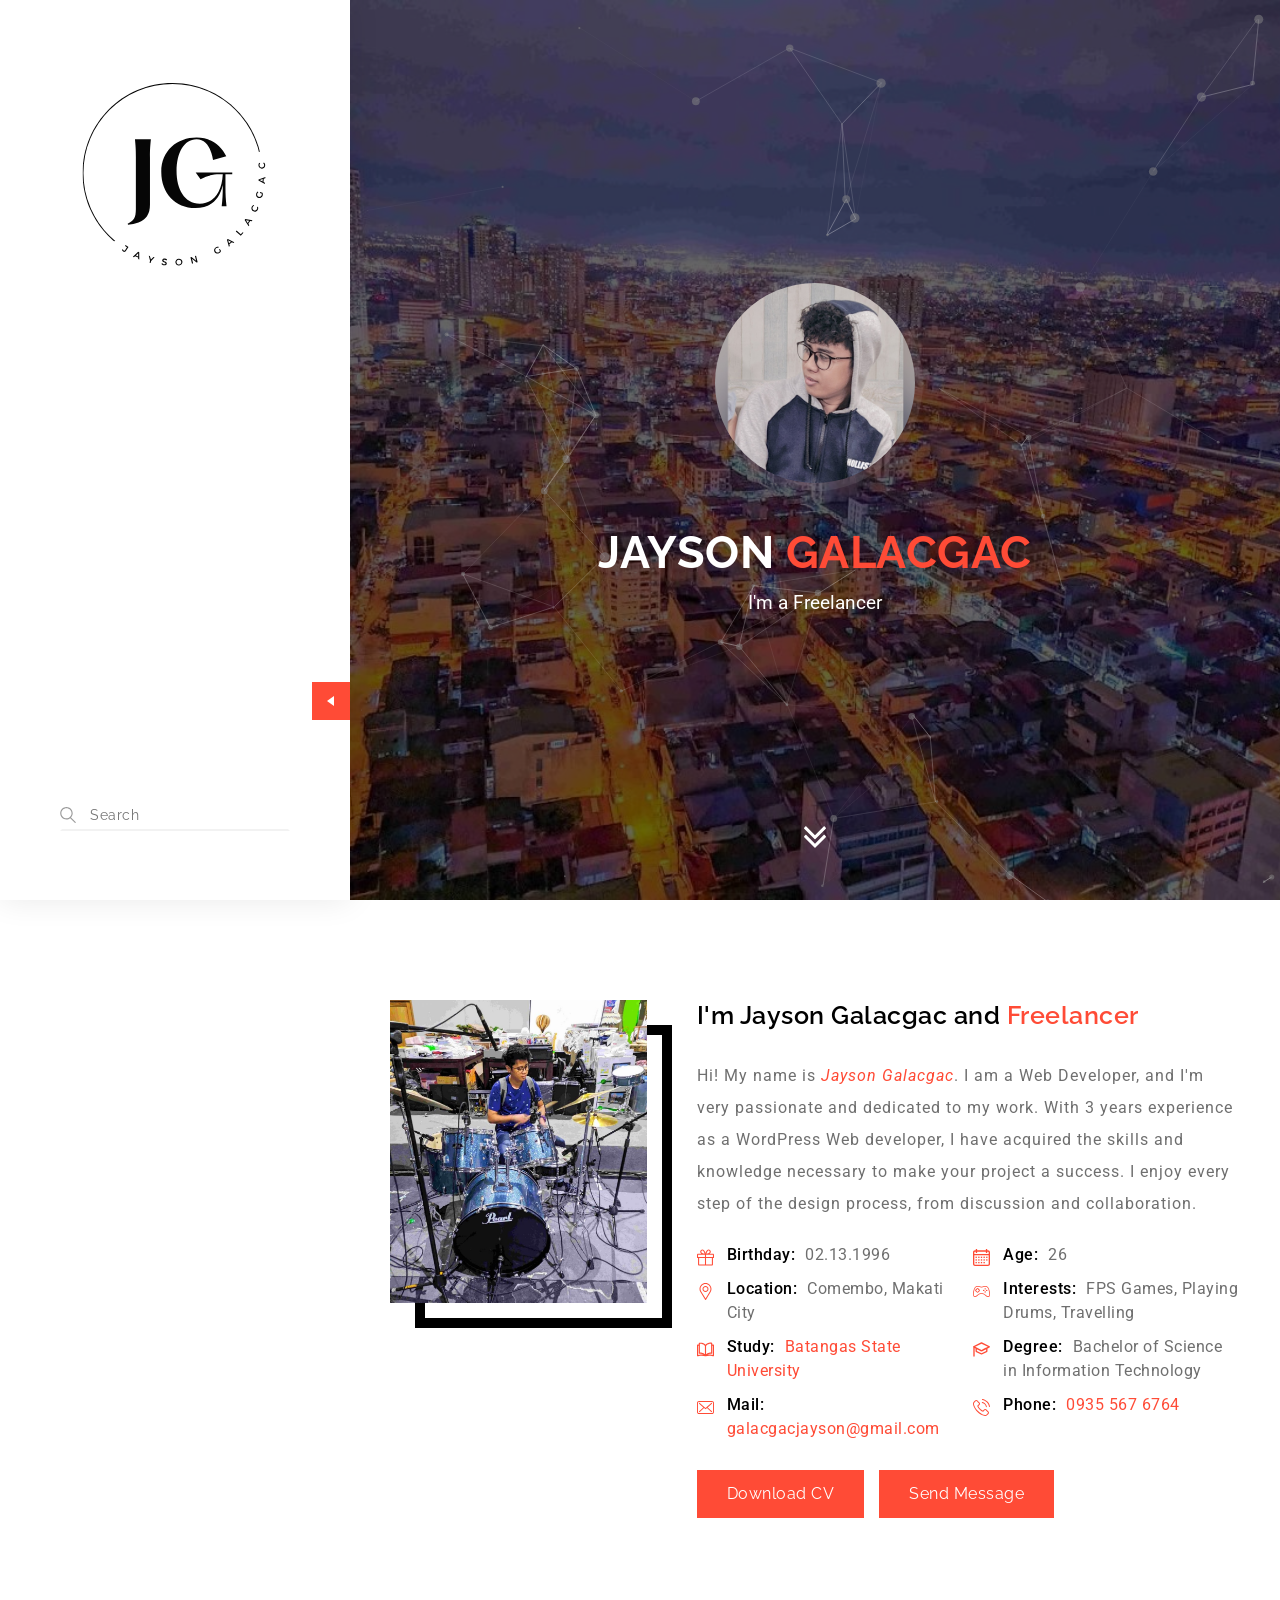
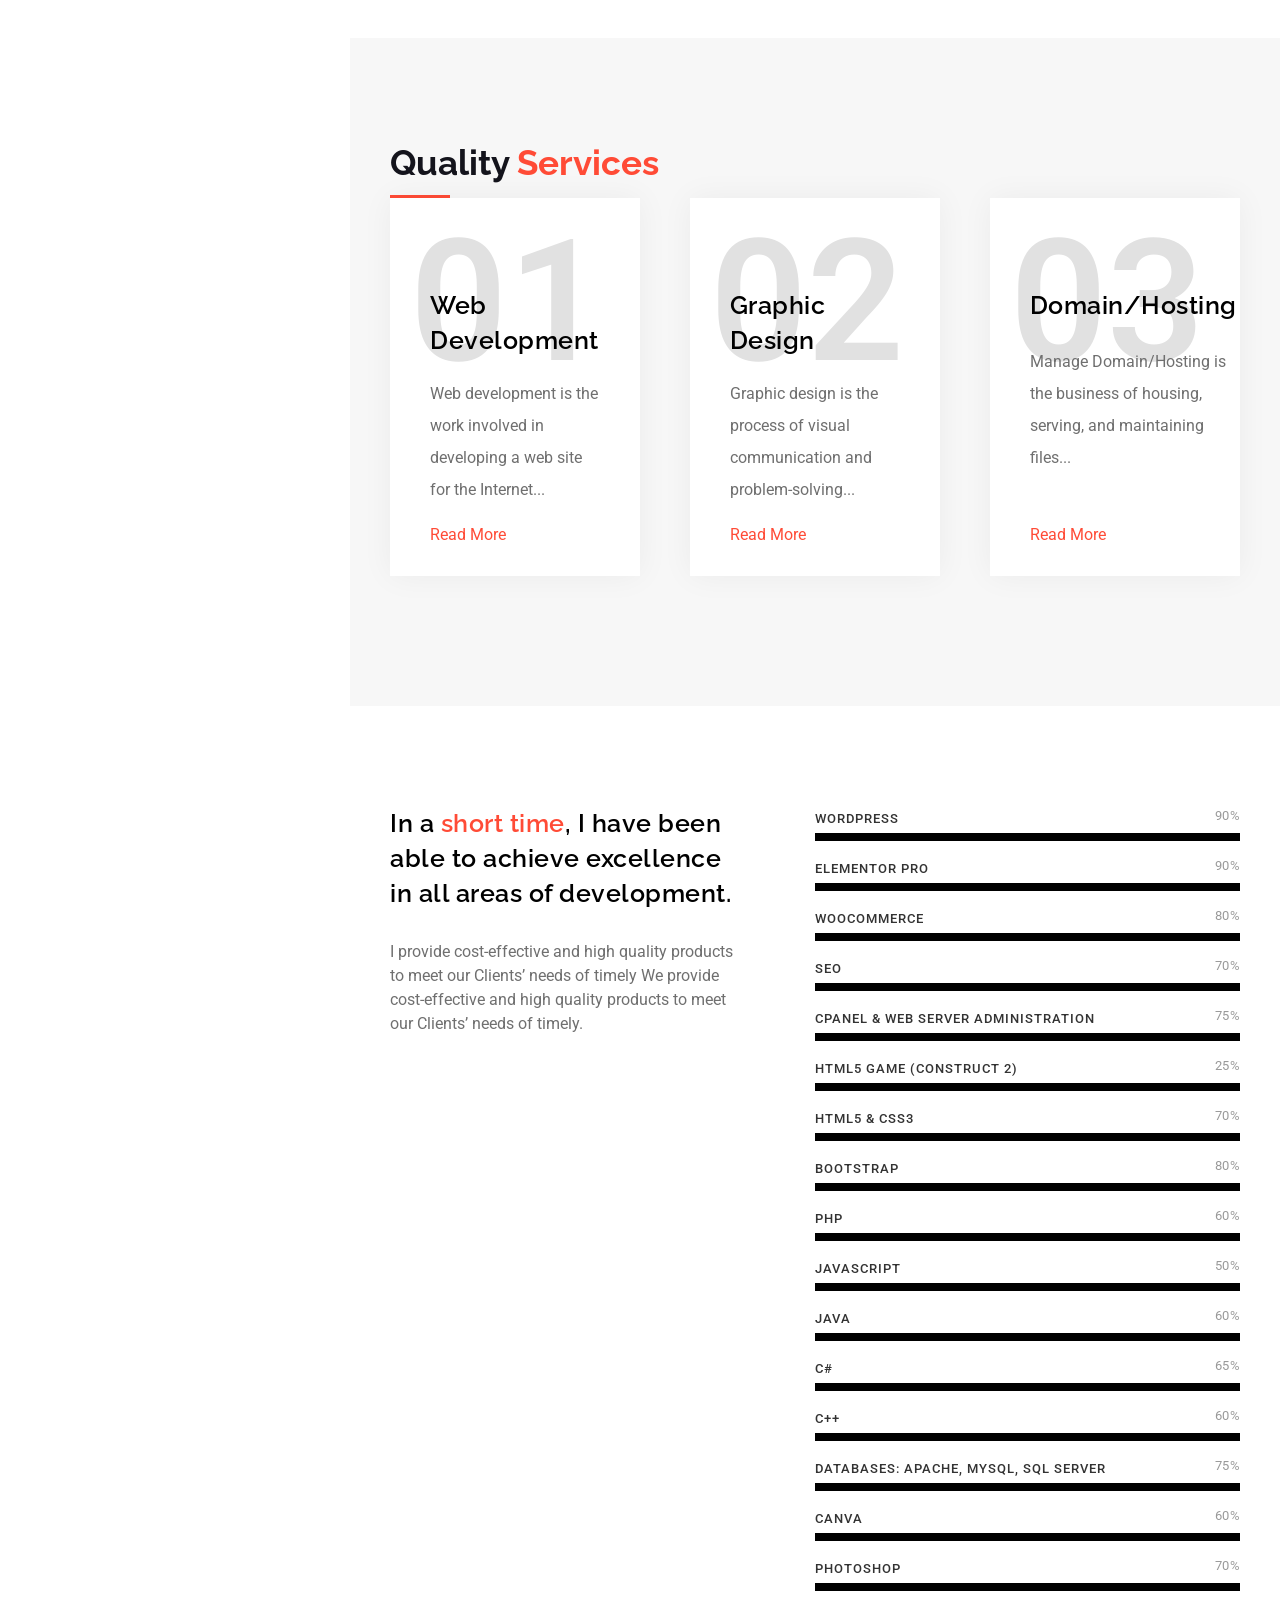
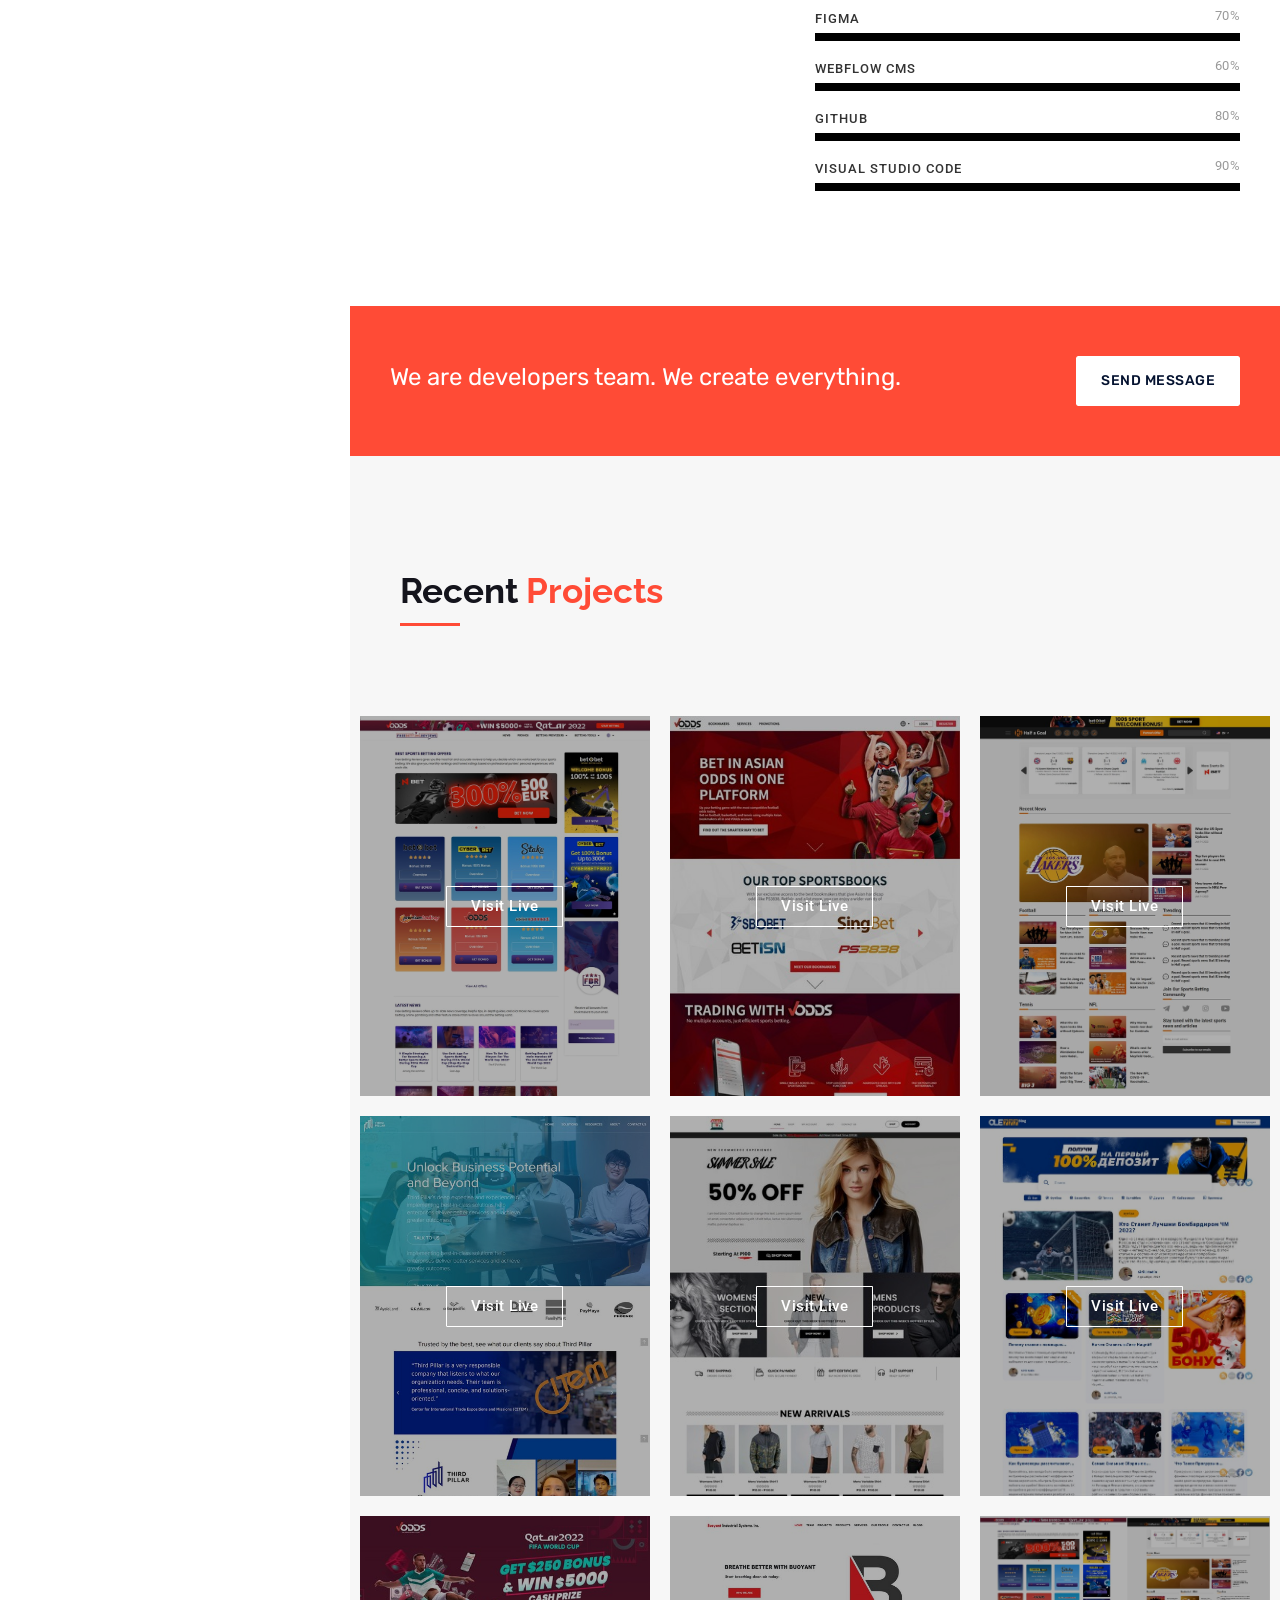
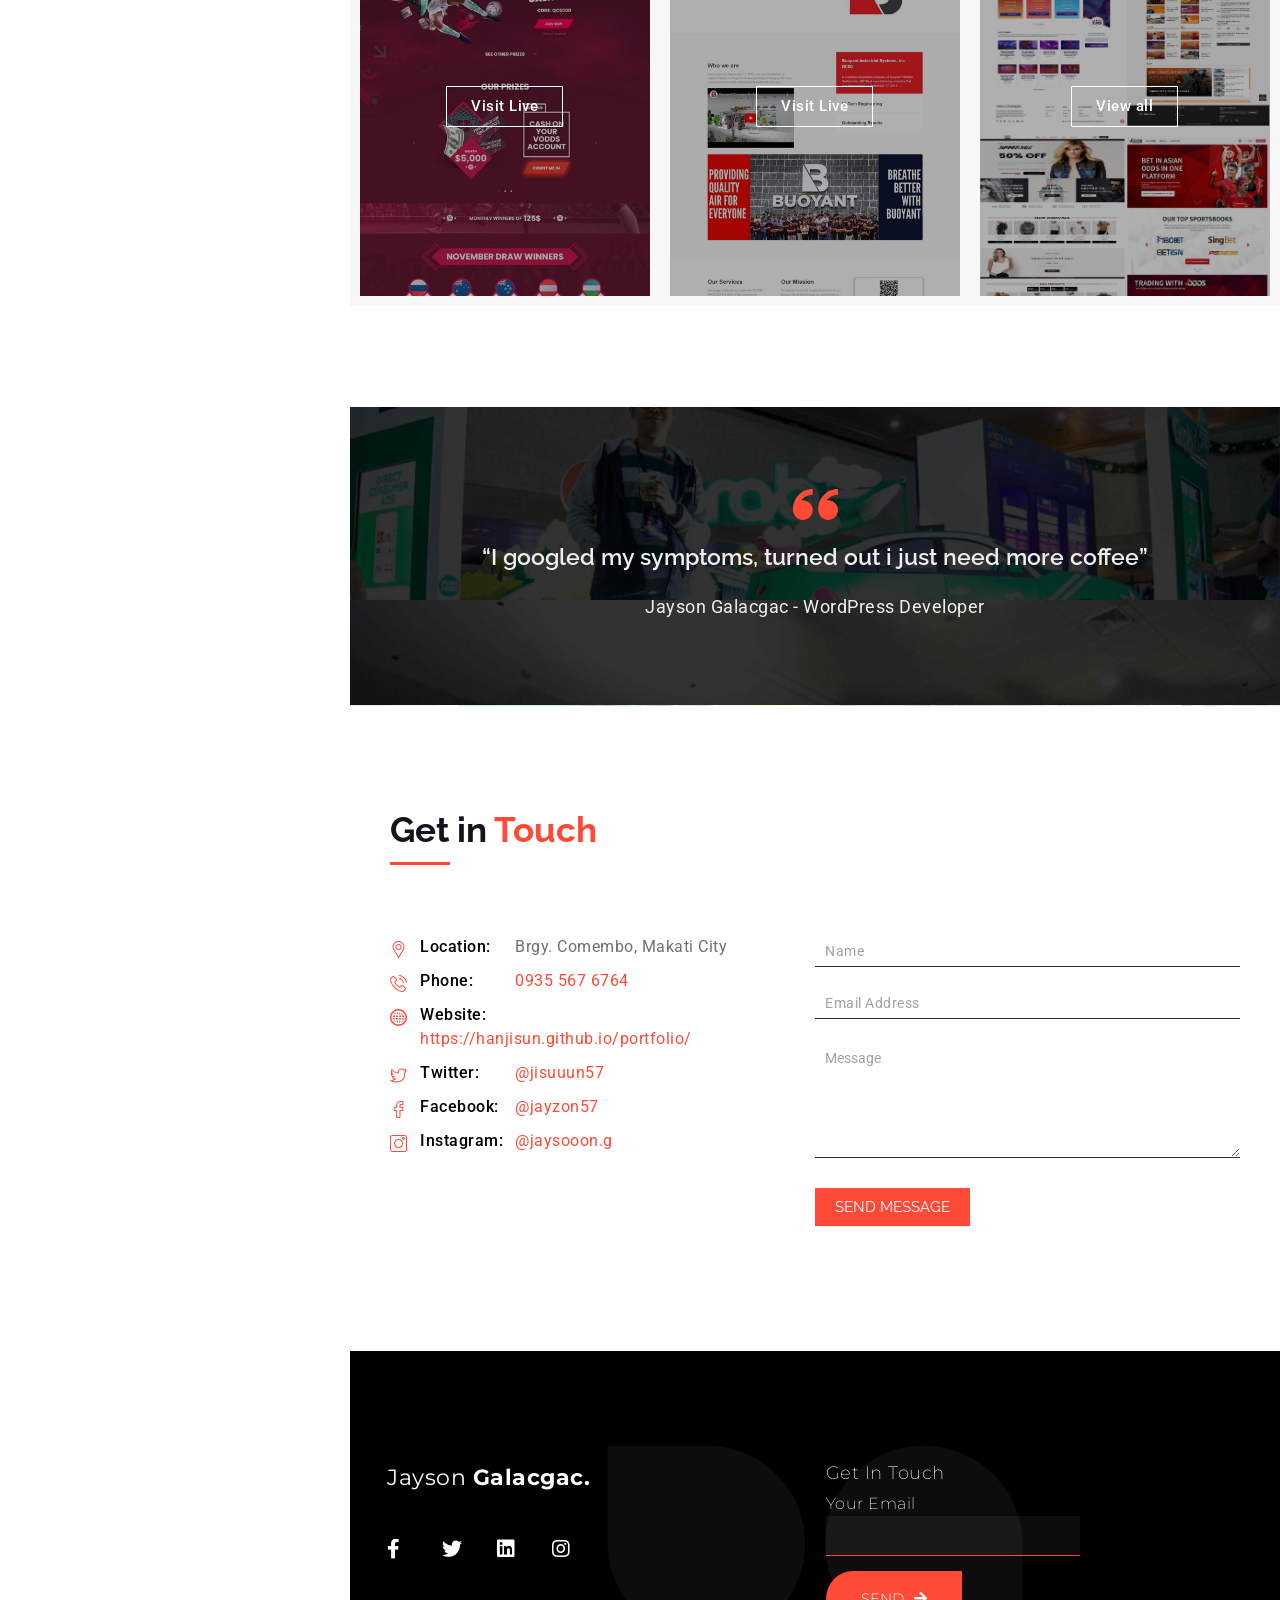
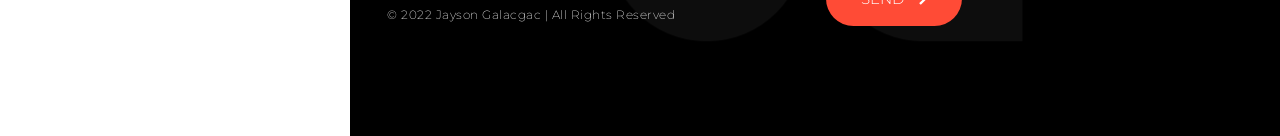
==== commit 05afbda6: "change recent projects to projects" ====
--- a/index.html
+++ b/index.html
@@ -12,7 +12,7 @@
                 "settings_hover_icon": 'http://portfolio-staging-v2/wp-content/plugins/export-wp-page-to-static-html/admin/images/settings_hover.png'
             };
             /* ]]\> */
-        </script>         <script type='text/javascript' src='./js/jquery-jquery.min.js' id='jquery-core-js'></script> <script type='text/javascript' src='./js/jquery-jquery-migrate.min.js' id='jquery-migrate-js'></script> <script type='text/javascript' src='./js/arlo-framework-js-modernizr.custom.js' id='modernizr-custom-js'></script> <link rel="https://api.w.org/" href="http://portfolio-staging-v2/wp-json/" /><link rel="alternate" type="application/json" href="http://portfolio-staging-v2/wp-json/wp/v2/pages/699" /><link rel="EditURI" type="application/rsd+xml" title="RSD" href="http://portfolio-staging-v2/xmlrpc.php?rsd" /> <link rel="wlwmanifest" type="application/wlwmanifest+xml" href="http://portfolio-staging-v2/wp-includes/wlwmanifest.xml" /> <meta name="generator" content="WordPress 6.1.1" /> <link rel="canonical" href="http://portfolio-staging-v2/" /> <link rel='shortlink' href='http://portfolio-staging-v2/' /> <link rel="alternate" type="application/json+oembed" href="http://portfolio-staging-v2/wp-json/oembed/1.0/embed?url=http%3A%2F%2Fportfolio-staging-v2%2F" /> <link rel="alternate" type="text/xml+oembed" href="http://portfolio-staging-v2/wp-json/oembed/1.0/embed?url=http%3A%2F%2Fportfolio-staging-v2%2F&#038;format=xml" /> <meta name="generator" content="Redux 4.3.14" /><style type="text/css">.recentcomments a{display:inline !important;padding:0 !important;margin:0 !important;}</style><link rel="icon" href="./images/jayson-logo-v2-bg.svg" sizes="32x32" /> <link rel="icon" href="./images/jayson-logo-v2-bg.svg" sizes="192x192" /> <link rel="apple-touch-icon" href="./images/jayson-logo-v2-bg.svg" /> <meta name="msapplication-TileImage" content="http://portfolio-staging-v2/wp-content/uploads/2022/10/jayson-logo-v2-bg.svg" /> 		<style type="text/css" id="wp-custom-css"> 			/* Fixed chatbot float overlap on Up button */ /* @media screen and (min-width: 1023px) { iframe#tidio-chat-iframe {     bottom: 100px !important;     right: 33px !important; } } */		</style> 		<style id="arlo_fn_option-dynamic-css" title="dynamic-css" class="redux-options-output">body.arlo_fn_light__bg{background-color:#FFFFFF;}.arlo_fn_header_sticky{background-color:#FFFFFF;}.arlo_fn_header_sticky .sticky_list:after{background-color:#EEEEEE;}.arlo_fn_header_sticky ul.nav__hor > li > a{color:#333333;}.arlo_fn_header_sticky ul.nav__hor > li.menu-item-has-children > a:after{border-top-color:#333333;}.arlo_fn_header_sticky ul.nav__hor > li.opened > a,.arlo_fn_header_sticky ul.nav__hor > li > a:hover{color:#000000;}.arlo_fn_header_sticky ul.nav__hor > li.menu-item-has-children.opened > a:hover, .arlo_fn_header_sticky ul.nav__hor > li.menu-item-has-children > a:hover:after{border-top-color:#000000;}.arlo_fn_triggermenu{background-color:#080812;}.arlo_fn_triggermenu .fn_menu_description{color:#999999;}.arlo_fn_triggermenu .fn_desc span{color:#FFFFFF;}.arlo_fn_triggermenu ul.nav__ver > li > a .fn_menu_counter{color:#FFFFFF;}.arlo_fn_triggermenu ul.nav__ver > li > a .fn_menu_counter{-webkit-text-fill-color:#FFFFFF;}#arlo_fn_moving_trigger ul{background-color:rgba(255,255,255,0.02);}#arlo_fn_moving_trigger ul a{color:#999999;}.arlo_fn_nav_extra_button1 a{background-color:rgba(0,255,150,0.2);}.arlo_fn_nav_extra_button1 a{color:#FF8A00;}.arlo_fn_nav_extra_button1 a{border-top:1px solid #00ff96;border-bottom:1px solid #00ff96;border-left:1px solid #00ff96;border-right:1px solid #00ff96;}.arlo_fn_nav_extra_button2 a{background-color:rgba(255,138,0,0.2);}.arlo_fn_nav_extra_button2 a{color:#FF8A00;}.arlo_fn_nav_extra_button2 a{border-top:1px solid #ff8a00;border-bottom:1px solid #ff8a00;border-left:1px solid #ff8a00;border-right:1px solid #ff8a00;}a.arlo_fn_totop.arlo_fn_fixed_totop .top{background-color:#FF4B36;}a.arlo_fn_totop.arlo_fn_fixed_totop .top:after{border-bottom-color:#FFFFFF;}</style>  </head>    	  <body class="home page-template page-template-elementor_header_footer page page-id-699 arlo_fn_light__bg elementor-default elementor-template-full-width elementor-kit-6 elementor-page elementor-page-699">      <!-- WRAPPER ALL -->  <div class="arlo_fn_wrapper_all disable"   	data-nav-skin="light"   	data-mobile-autocollapse="disable"   	data-nav-type="sidebar"   	data-submenu-skin="dark"   	>  	  	<!-- get moving submenu if sidebar navigation is selected -->  			<div id="arlo_fn_fixedsub">  			<ul></ul>  		</div>  		  	<div id="arlo_fn_moving_trigger">  		<ul></ul>  	</div>  		  	  	<!-- get preloader if preloader is enabled from Theme Options-->  		  	  	<!-- WRAPPER -->  	<div class="arlo_fn_wrapper">  		  	  				  				<!-- get selected navigation from source file -->  		   <!-- HEADER -->  <div class="arlo_fn_header" data-align="left">  	<div class="header_inner">  		<div class="menu_logo">  			<a href="./index.html">  				<img class="desktop_logo" src="./images/2022-10-jayson-logo-v2-bg.svg" alt="Jayson Galacgac | Welcome!" />  				<img class="desktop_logo_dark" src="./images/2022-10-jayson-logo-v2-bg.svg" alt="Jayson Galacgac | Welcome!" />  				<img class="desktop_logo_custom" src="./images/2022-10-jayson-logo-v2-bg.svg" alt="Jayson Galacgac | Welcome!" />  				<span><span class="span_a"></span><span class="span_b"></span></span>  			</a>  		</div>  		<div class="menu_nav">    			  		</div>  		<div class="header_closer"></div>  		<div class="arlo_fn_tagline">  						<div class="tline_search">  				<form action="http://portfolio-staging-v2/" method="get" >  					<input type="text" placeholder="Search" name="s" autocomplete="off" />  					<input type="submit" class="pe-7s-search" value="" />  					<a href="#" class="right"><img class="arlo_fn_svg" src="./images/arlo-framework-svg-search.svg" alt="svg" /></a>  					<a href="#" class="left"><img class="arlo_fn_svg" src="./images/arlo-framework-svg-search.svg" alt="svg" /></a>  				</form>  			</div>  						  			<style>.arlo_fn_social_list[data-social-type="abbr"] ul li a{color:#333333 !important;}.arlo_fn_social_list[data-social-type="abbr"] ul li a:hover{color:#FF4B36 !important;}.arlo_fn_social_list[data-social-type="icon"] ul li a{border-color:#333333 !important; color:#333333 !important;}.arlo_fn_social_list[data-social-type="icon"] ul li a:hover{border-color:#FF4B36 !important; color:#FF4B36 !important;}.arlo_fn_social_list[data-social-type="icon"][data-social-bg="bg"] ul li a{background-color:#30B893 !important;}.arlo_fn_social_list[data-social-type="icon"][data-social-bg="bg"] ul li a:hover{background-color:#1A2233 !important;}</style>		</div>  	</div>  </div>  <!-- /HEADER -->		  		  		<!-- get trigger menu -->  		<div class="arlo_fn_triggermenu" data-animation="alpha" data-desc-pos="top" data-text-align="left" data-menu-stroke="stroke_color" data-col-align="top" data-row-align="left" data-text-animation="top_bottom"><div class="menu_full"><div class="menu_wrapper" style="max-width:800px;"><div class="menu_in" style="width:600px;"></div></div><div class="trigger_closer"><span class="text">Close</span><span class="icon"></span></div></div></div><style>.arlo_fn_triggermenu ul.nav__ver > li > a{font-family:Poppins;font-size:90px;font-weight:400;line-height:72px;}#arlo_fn_moving_trigger ul a{font-family:Roboto;font-size:16px;font-weight:500;line-height:35px;}.arlo_fn_triggermenu[data-menu-stroke="stroke_color"] ul.nav__ver > li > a .fn_btn span.fn_a1{-webkit-text-stroke-color: #FFFFFF;}.arlo_fn_triggermenu[data-menu-stroke="stroke_color"] ul.nav__ver > li > a .fn_btn span.fn_a2{color: #FFFFFF;}.arlo_fn_triggermenu[data-text-animation="simple"][data-menu-stroke="stroke_color"] ul.nav__ver > li.hovered > a .fn_btn span.fn_a1{-webkit-text-stroke-color: #FFFFFF}.arlo_fn_triggermenu[data-text-animation="simple"][data-menu-stroke="stroke_color"] ul.nav__ver > li:hover > a .fn_btn span.fn_a1{-webkit-text-stroke-color: #FFFFFF}.arlo_fn_triggermenu[data-menu-stroke="stroke_stroke"] ul.nav__ver > li > a .fn_btn span.fn_a2, .arlo_fn_triggermenu[data-menu-stroke="stroke_stroke"] ul.nav__ver > li > a .fn_btn span.fn_a1, .arlo_fn_triggermenu[data-menu-stroke="color_stroke"] ul.nav__ver > li > a .fn_btn span.fn_a2, .arlo_fn_triggermenu[data-menu-stroke="stroke_color"] ul.nav__ver > li > a .fn_btn span.fn_a1{-webkit-text-stroke-width: 1px;}#arlo_fn_moving_trigger ul{width: 240px;}.arlo_fn_triggermenu ul.nav__ver > li > a{text-transform: uppercase;}</style>		  		  		<!-- get mobile menu -->  		     <!-- MOBILE MENU -->  <div class="arlo_fn_mobilemenu_wrap">      	<!-- LOGO & HAMBURGER -->  	<div class="logo_hamb">  		<div class="in">  			<div class="menu_logo">  				<a href="./index.html"><img src="./images/2022-10-jayson-logo-v2-bg.svg" alt="Jayson Galacgac | Welcome!" /></a>  			</div>  			<div class="hamburger hamburger--collapse-r">  				<div class="hamburger-box">  					<div class="hamburger-inner"></div>  				</div>  			</div>  		</div>  	</div>  	<!-- /LOGO & HAMBURGER -->    	<!-- MOBILE DROPDOWN MENU -->  	<div class="mobilemenu" style="display: none">  			</div>  	<!-- /MOBILE DROPDOWN MENU -->    </div>  <!-- /MOBILE MENU -->		  		<!-- get sticky navigation -->  						  		  		<!-- WRAPPER for HEIGHT -->  		<div class="arlo_fn_wfh">		<div data-elementor-type="wp-page" data-elementor-id="699" class="elementor elementor-699"> 									<section data-particle_enable="false" data-particle-mobile-disabled="false" class="elementor-section elementor-top-section elementor-element elementor-element-728bb3ef elementor-section-full_width elementor-section-height-default elementor-section-height-default" data-id="728bb3ef" data-element_type="section" id="arlo-home" data-settings="{&quot;background_background&quot;:&quot;classic&quot;}"> 						<div class="elementor-container elementor-column-gap-default"> 					<div class="elementor-column elementor-col-100 elementor-top-column elementor-element elementor-element-5467c8e5" data-id="5467c8e5" data-element_type="column" data-settings="{&quot;background_background&quot;:&quot;classic&quot;}"> 			<div class="elementor-widget-wrap elementor-element-populated"> 								<div class="elementor-element elementor-element-477fe259 elementor-widget elementor-widget-frel-hero-header-all-in-one" data-id="477fe259" data-element_type="widget" data-widget_type="frel-hero-header-all-in-one.default"> 				<div class="elementor-widget-container"> 			<div class="cons_w_wrapper"><div class="fn_cs_hero_header_exclusive fn_cs_o_particles" data-height="vh"><div class="container"><div class="content_holder"><div class="title_holder"><span class="t_image" style="background-image:url(./images/img/profile.jpg)"></span><h3>Jayson <span>Galacgac</span></h3><p>I'm a <span class="arlo_fn_animation_text" data-items="Freelancer:::Web Developer:::Application Developer"></span></p></div></div></div><div class="bg_holder"><div class="o_img" data-bg-img="./images/img/bg-condo.jpg"></div><div id="particles-js"></div><div class="o_color"></div></div><a class="bounce" href="#arlo-about"><img decoding="async" class="arlo_w_fn_svg" src="./images/arlo-core-shortcode-assets-svg-down-1.svg" alt="svg" /></a></div></div>		</div> 				</div> 				<div class="elementor-element elementor-element-6c118032 elementor-widget elementor-widget-frel-about-text-slider" data-id="6c118032" data-element_type="widget" id="arlo-about" data-widget_type="frel-about-text-slider.default"> 				<div class="elementor-widget-container"> 			<div class="cons_w_wrapper"><div class="fn_cs_about_text_slider new fn_light_mode"><div class="container"><div class="about_text_slider"><div class="left_part"><div class="about_image_wrap parallax" data-relative-input="true">  								<div class="image layer" data-depth="0.7">  									<img decoding="async" src="./images/arlo-core-shortcode-assets-img-thumb-550-560.jpg" alt="" />  									<div class="inner" data-bg-img="./images/img/Drummer.jpg"></div>  								</div>  								<div class="border layer" data-depth="0.5">  									<img decoding="async" src="./images/arlo-core-shortcode-assets-img-thumb-550-560.jpg" alt="" />  									<div class="inner"></div>  								</div>  							</div></div><div class="right_part"><div class="desc_holder"><h3>I'm Jayson Galacgac and <span class="arlo_fn_animation_text" data-items="Freelancer:::Web Developer:::Application Developer"></span></h3><p>Hi! My name is <span>Jayson Galacgac</span>. I am a Web Developer, and I'm very passionate and dedicated to my work. With 3 years experience as a WordPress Web developer, I have acquired the skills and knowledge necessary to make your project a success. I enjoy every step of the design process, from discussion and collaboration.</p></div><div class="info_list"><ul><li><div class="info_item"><span class="icon"><img decoding="async" class="arlo_w_fn_svg" src="./images/arlo-core-shortcode-assets-svg-birthday-1.svg" alt="svg" /></span><label>Birthday:</label><span>02.13.1996</span></div></li><li><div class="info_item"><span class="icon"><img decoding="async" class="arlo_w_fn_svg" src="./images/arlo-core-shortcode-assets-svg-calendar-1.svg" alt="svg" /></span><label>Age:</label><span>26</span></div></li><li><div class="info_item"><span class="icon"><img decoding="async" class="arlo_w_fn_svg" src="./images/arlo-core-shortcode-assets-svg-location-2.svg" alt="svg" /></span><label>Location:</label><span>Comembo, Makati City</span></div></li><li><div class="info_item"><span class="icon"><img decoding="async" class="arlo_w_fn_svg" src="./images/arlo-core-shortcode-assets-svg-hobby-6.svg" alt="svg" /></span><label>Interests:</label><span>FPS Games, Playing Drums, Travelling</span></div></li><li><div class="info_item"><span class="icon"><img decoding="async" class="arlo_w_fn_svg" src="./images/arlo-core-shortcode-assets-svg-study-2.svg" alt="svg" /></span><label>Study:</label><span><a href="#">Batangas State University</a></span></div></li><li><div class="info_item"><span class="icon"><img decoding="async" class="arlo_w_fn_svg" src="./images/arlo-core-shortcode-assets-svg-degree-7.svg" alt="svg" /></span><label>Degree:</label><span>Bachelor of Science in Information Technology</span></div></li><li><div class="info_item"><span class="icon"><img decoding="async" class="arlo_w_fn_svg" src="./images/arlo-core-shortcode-assets-svg-message-1.svg" alt="svg" /></span><label>Mail:</label><span><a href="galacgacjayson@gmail.com">galacgacjayson@gmail.com</a></span></div></li><li><div class="info_item"><span class="icon"><img decoding="async" class="arlo_w_fn_svg" src="./images/arlo-core-shortcode-assets-svg-call-1.svg" alt="svg" /></span><label>Phone:</label><span><a href="tel:+09355676764">0935 567 6764</a></span></div></li></ul></div><div class="btn_list"><ul><li><a href="http://jaysongalacgac.magistechnologiesinc.com/wp-content/uploads/2022/12/Jayson-Galacgac-CV.pdf" download><span>Download CV</span></a></li><li><a href="https://facebook.com/jayzon57" ><span>Send Message</span></a></li></ul></div></div></div></div></div></div>		</div> 				</div> 					</div> 		</div> 							</div> 		</section> 				<section data-particle_enable="false" data-particle-mobile-disabled="false" class="elementor-section elementor-top-section elementor-element elementor-element-41676a32 elementor-section-full_width elementor-section-height-default elementor-section-height-default" data-id="41676a32" data-element_type="section" id="arlo-services" data-settings="{&quot;background_background&quot;:&quot;classic&quot;}"> 						<div class="elementor-container elementor-column-gap-default"> 					<div class="elementor-column elementor-col-100 elementor-top-column elementor-element elementor-element-4a2af46c" data-id="4a2af46c" data-element_type="column"> 			<div class="elementor-widget-wrap elementor-element-populated"> 								<div class="elementor-element elementor-element-94a4f66 elementor-widget elementor-widget-frel-main-title" data-id="94a4f66" data-element_type="widget" data-widget_type="frel-main-title.default"> 				<div class="elementor-widget-container"> 			<div class="cons_w_wrapper"><div class="fn_cs_main_title fn_light_mode"><div class="container"><div class="title_holder"><h3>Quality <span>Services</span></h3></div></div></div></div>		</div> 				</div> 				<div class="elementor-element elementor-element-5e940955 elementor-widget elementor-widget-frel-services-numbered" data-id="5e940955" data-element_type="widget" data-widget_type="frel-services-numbered.default"> 				<div class="elementor-widget-container"> 			<div class="cons_w_wrapper"><div class="fn_cs_services_numbered fn_light_mode"><div class="container"><div class="snumbered_inner"><ul><li><div class="item"><div class="number_holder"><h3>01</h3></div><h3>Web Development</h3><p class="desc_h">Web development is the work involved in developing a web site for the Internet...</p><p class="btn_h"><a href="#">Read More</a></p></div></li><li><div class="item"><div class="number_holder"><h3>02</h3></div><h3>Graphic Design</h3><p class="desc_h">Graphic design is the process of visual communication and problem-solving...</p><p class="btn_h"><a href="#">Read More</a></p></div></li><li><div class="item"><div class="number_holder"><h3>03</h3></div><h3>Domain/Hosting</h3><p class="desc_h"> Manage Domain/Hosting is the business of housing, serving, and maintaining files...</p><p class="btn_h"><a href="#">Read More</a></p></div></li></ul></div></div></div></div>		</div> 				</div> 					</div> 		</div> 							</div> 		</section> 				<section data-particle_enable="false" data-particle-mobile-disabled="false" class="elementor-section elementor-top-section elementor-element elementor-element-4ec9f7ba elementor-section-full_width elementor-section-height-default elementor-section-height-default" data-id="4ec9f7ba" data-element_type="section"> 						<div class="elementor-container elementor-column-gap-default"> 					<div class="elementor-column elementor-col-100 elementor-top-column elementor-element elementor-element-6e003305" data-id="6e003305" data-element_type="column"> 			<div class="elementor-widget-wrap elementor-element-populated"> 								<div class="elementor-element elementor-element-7dd6be2e elementor-widget elementor-widget-frel-progress-bar-with-desc" data-id="7dd6be2e" data-element_type="widget" data-widget_type="frel-progress-bar-with-desc.default"> 				<div class="elementor-widget-container"> 			<div class="cons_w_wrapper"><div class="fn_cs_progress_bar_desc"><div class="container"><div class="pbd_inner"><div class="left_part"><h3>In a <span>short time</span>, I have been able to achieve excellence in all areas of development.</h3><p>I provide cost-effective and high quality products to meet our Clients’ needs of timely We provide cost-effective and high quality products to meet our Clients’ needs of timely.</p></div><div class="right_part"><div class="fn_cs_progress_bar"><div class="fn_cs_progress_wrap fn_light_mode" data-strip="off"><div class="fn_cs_progress" data-value="90"><span><span class="label">WordPress</span><span class="number">90%</span></span><div class="fn_cs_bar_bg"><div class="fn_cs_bar_wrap"><div class="fn_cs_bar"></div></div></div></div></div><div class="fn_cs_progress_wrap fn_light_mode" data-strip="off"><div class="fn_cs_progress" data-value="90"><span><span class="label">Elementor PRO</span><span class="number">90%</span></span><div class="fn_cs_bar_bg"><div class="fn_cs_bar_wrap"><div class="fn_cs_bar"></div></div></div></div></div><div class="fn_cs_progress_wrap fn_light_mode" data-strip="off"><div class="fn_cs_progress" data-value="80"><span><span class="label">WOOCOMMERCE</span><span class="number">80%</span></span><div class="fn_cs_bar_bg"><div class="fn_cs_bar_wrap"><div class="fn_cs_bar"></div></div></div></div></div><div class="fn_cs_progress_wrap fn_light_mode" data-strip="off"><div class="fn_cs_progress" data-value="70"><span><span class="label">SEO</span><span class="number">70%</span></span><div class="fn_cs_bar_bg"><div class="fn_cs_bar_wrap"><div class="fn_cs_bar"></div></div></div></div></div><div class="fn_cs_progress_wrap fn_light_mode" data-strip="off"><div class="fn_cs_progress" data-value="75"><span><span class="label">CPANEL & WEB SERVER ADMINISTRATION</span><span class="number">75%</span></span><div class="fn_cs_bar_bg"><div class="fn_cs_bar_wrap"><div class="fn_cs_bar"></div></div></div></div></div><div class="fn_cs_progress_wrap fn_light_mode" data-strip="off"><div class="fn_cs_progress" data-value="25"><span><span class="label">HTML5 GAME (CONSTRUCT 2)</span><span class="number">25%</span></span><div class="fn_cs_bar_bg"><div class="fn_cs_bar_wrap"><div class="fn_cs_bar"></div></div></div></div></div><div class="fn_cs_progress_wrap fn_light_mode" data-strip="off"><div class="fn_cs_progress" data-value="70"><span><span class="label">HTML5 & CSS3</span><span class="number">70%</span></span><div class="fn_cs_bar_bg"><div class="fn_cs_bar_wrap"><div class="fn_cs_bar"></div></div></div></div></div><div class="fn_cs_progress_wrap fn_light_mode" data-strip="off"><div class="fn_cs_progress" data-value="80"><span><span class="label">Bootstrap</span><span class="number">80%</span></span><div class="fn_cs_bar_bg"><div class="fn_cs_bar_wrap"><div class="fn_cs_bar"></div></div></div></div></div><div class="fn_cs_progress_wrap fn_light_mode" data-strip="off"><div class="fn_cs_progress" data-value="60"><span><span class="label">PHP</span><span class="number">60%</span></span><div class="fn_cs_bar_bg"><div class="fn_cs_bar_wrap"><div class="fn_cs_bar"></div></div></div></div></div><div class="fn_cs_progress_wrap fn_light_mode" data-strip="off"><div class="fn_cs_progress" data-value="50"><span><span class="label">JAVASCRIPT</span><span class="number">50%</span></span><div class="fn_cs_bar_bg"><div class="fn_cs_bar_wrap"><div class="fn_cs_bar"></div></div></div></div></div><div class="fn_cs_progress_wrap fn_light_mode" data-strip="off"><div class="fn_cs_progress" data-value="60"><span><span class="label">JAVA</span><span class="number">60%</span></span><div class="fn_cs_bar_bg"><div class="fn_cs_bar_wrap"><div class="fn_cs_bar"></div></div></div></div></div><div class="fn_cs_progress_wrap fn_light_mode" data-strip="off"><div class="fn_cs_progress" data-value="65"><span><span class="label">C#</span><span class="number">65%</span></span><div class="fn_cs_bar_bg"><div class="fn_cs_bar_wrap"><div class="fn_cs_bar"></div></div></div></div></div><div class="fn_cs_progress_wrap fn_light_mode" data-strip="off"><div class="fn_cs_progress" data-value="60"><span><span class="label">C++</span><span class="number">60%</span></span><div class="fn_cs_bar_bg"><div class="fn_cs_bar_wrap"><div class="fn_cs_bar"></div></div></div></div></div><div class="fn_cs_progress_wrap fn_light_mode" data-strip="off"><div class="fn_cs_progress" data-value="75"><span><span class="label">Databases: Apache, MySQL, SQL Server</span><span class="number">75%</span></span><div class="fn_cs_bar_bg"><div class="fn_cs_bar_wrap"><div class="fn_cs_bar"></div></div></div></div></div><div class="fn_cs_progress_wrap fn_light_mode" data-strip="off"><div class="fn_cs_progress" data-value="60"><span><span class="label">CANVA</span><span class="number">60%</span></span><div class="fn_cs_bar_bg"><div class="fn_cs_bar_wrap"><div class="fn_cs_bar"></div></div></div></div></div><div class="fn_cs_progress_wrap fn_light_mode" data-strip="off"><div class="fn_cs_progress" data-value="70"><span><span class="label">PHOTOSHOP</span><span class="number">70%</span></span><div class="fn_cs_bar_bg"><div class="fn_cs_bar_wrap"><div class="fn_cs_bar"></div></div></div></div></div><div class="fn_cs_progress_wrap fn_light_mode" data-strip="off"><div class="fn_cs_progress" data-value="70"><span><span class="label">FIGMA</span><span class="number">70%</span></span><div class="fn_cs_bar_bg"><div class="fn_cs_bar_wrap"><div class="fn_cs_bar"></div></div></div></div></div><div class="fn_cs_progress_wrap fn_light_mode" data-strip="off"><div class="fn_cs_progress" data-value="60"><span><span class="label">Webflow CMS</span><span class="number">60%</span></span><div class="fn_cs_bar_bg"><div class="fn_cs_bar_wrap"><div class="fn_cs_bar"></div></div></div></div></div><div class="fn_cs_progress_wrap fn_light_mode" data-strip="off"><div class="fn_cs_progress" data-value="80"><span><span class="label">GITHUB</span><span class="number">80%</span></span><div class="fn_cs_bar_bg"><div class="fn_cs_bar_wrap"><div class="fn_cs_bar"></div></div></div></div></div><div class="fn_cs_progress_wrap fn_light_mode" data-strip="off"><div class="fn_cs_progress" data-value="90"><span><span class="label">Visual Studio Code</span><span class="number">90%</span></span><div class="fn_cs_bar_bg"><div class="fn_cs_bar_wrap"><div class="fn_cs_bar"></div></div></div></div></div></div></div></div></div></div></div>		</div> 				</div> 					</div> 		</div> 							</div> 		</section> 				<section data-particle_enable="false" data-particle-mobile-disabled="false" class="elementor-section elementor-top-section elementor-element elementor-element-615730a elementor-section-full_width elementor-section-height-default elementor-section-height-default" data-id="615730a" data-element_type="section"> 						<div class="elementor-container elementor-column-gap-no"> 					<div class="elementor-column elementor-col-100 elementor-top-column elementor-element elementor-element-d096957" data-id="d096957" data-element_type="column"> 			<div class="elementor-widget-wrap elementor-element-populated"> 								<div class="elementor-element elementor-element-44cb5b8 elementor-widget elementor-widget-frel-call-to-action" data-id="44cb5b8" data-element_type="widget" data-widget_type="frel-call-to-action.default"> 				<div class="elementor-widget-container"> 			<div class="cons_w_wrapper"><div class="fn_cs_call_to_action"><div class="container"><div class="cta_holder"><div class="title_holder"><h3>We are developers team. We create everything.</h3><p></p></div><div class="link_holder"><a href="https://www.facebook.com/jayzon57"><span>Send Message</span></a></div></div></div></div></div>		</div> 				</div> 					</div> 		</div> 							</div> 		</section> 				<section data-particle_enable="false" data-particle-mobile-disabled="false" class="elementor-section elementor-top-section elementor-element elementor-element-2b70bf66 elementor-section-boxed elementor-section-height-default elementor-section-height-default" data-id="2b70bf66" data-element_type="section" data-settings="{&quot;background_background&quot;:&quot;classic&quot;}"> 						<div class="elementor-container elementor-column-gap-default"> 					<div class="elementor-column elementor-col-100 elementor-top-column elementor-element elementor-element-5213396b" data-id="5213396b" data-element_type="column"> 			<div class="elementor-widget-wrap elementor-element-populated"> 								<div class="elementor-element elementor-element-7fbf4ef5 elementor-widget elementor-widget-frel-main-title" data-id="7fbf4ef5" data-element_type="widget" data-widget_type="frel-main-title.default"> 				<div class="elementor-widget-container"> 			<div class="cons_w_wrapper"><div class="fn_cs_main_title fn_light_mode"><div class="container"><div class="title_holder"><h3>Recent <span>Projects</span></h3></div></div></div></div>		</div> 				</div> 					</div> 		</div> 							</div> 		</section> 				<section data-particle_enable="false" data-particle-mobile-disabled="false" class="elementor-section elementor-top-section elementor-element elementor-element-28360528 elementor-section-full_width elementor-section-height-default elementor-section-height-default" data-id="28360528" data-element_type="section" data-settings="{&quot;background_background&quot;:&quot;classic&quot;}"> 						<div class="elementor-container elementor-column-gap-no"> 					<div class="elementor-column elementor-col-100 elementor-top-column elementor-element elementor-element-3a983aad" data-id="3a983aad" data-element_type="column"> 			<div class="elementor-widget-wrap elementor-element-populated"> 								<section data-particle_enable="false" data-particle-mobile-disabled="false" class="elementor-section elementor-inner-section elementor-element elementor-element-b78d3ca elementor-section-boxed elementor-section-height-default elementor-section-height-default" data-id="b78d3ca" data-element_type="section"> 						<div class="elementor-container elementor-column-gap-custom"> 					<div class="elementor-column elementor-col-33 elementor-inner-column elementor-element elementor-element-452489d height-container" data-id="452489d" data-element_type="column" data-settings="{&quot;background_background&quot;:&quot;classic&quot;}"> 			<div class="elementor-widget-wrap elementor-element-populated"> 								<div class="elementor-element elementor-element-05e307e elementor-align-justify project-cards elementor-widget elementor-widget-button" data-id="05e307e" data-element_type="widget" data-widget_type="button.default"> 				<div class="elementor-widget-container"> 					<div class="elementor-button-wrapper"> 			<a href="https://freebettingreviews.com/" class="elementor-button-link elementor-button elementor-size-sm" role="button"> 						<span class="elementor-button-content-wrapper"> 						<span class="elementor-button-text">Visit Live</span> 		</span> 					</a> 		</div> 				</div> 				</div> 					</div> 		</div> 				<div class="elementor-column elementor-col-33 elementor-inner-column elementor-element elementor-element-02c5448 height-container" data-id="02c5448" data-element_type="column" data-settings="{&quot;background_background&quot;:&quot;classic&quot;}"> 			<div class="elementor-widget-wrap elementor-element-populated"> 								<div class="elementor-element elementor-element-96b6f72 elementor-align-justify project-cards elementor-widget elementor-widget-button" data-id="96b6f72" data-element_type="widget" data-widget_type="button.default"> 				<div class="elementor-widget-container"> 					<div class="elementor-button-wrapper"> 			<a href="https://vodds.com/" class="elementor-button-link elementor-button elementor-size-sm" role="button"> 						<span class="elementor-button-content-wrapper"> 						<span class="elementor-button-text">Visit Live</span> 		</span> 					</a> 		</div> 				</div> 				</div> 					</div> 		</div> 				<div class="elementor-column elementor-col-33 elementor-inner-column elementor-element elementor-element-d28bd48 height-container" data-id="d28bd48" data-element_type="column" data-settings="{&quot;background_background&quot;:&quot;classic&quot;}"> 			<div class="elementor-widget-wrap elementor-element-populated"> 								<div class="elementor-element elementor-element-26a900c elementor-align-justify project-cards elementor-widget elementor-widget-button" data-id="26a900c" data-element_type="widget" data-widget_type="button.default"> 				<div class="elementor-widget-container"> 					<div class="elementor-button-wrapper"> 			<a href="https://staging-hg.dreamhosters.com/" class="elementor-button-link elementor-button elementor-size-sm" role="button"> 						<span class="elementor-button-content-wrapper"> 						<span class="elementor-button-text">Visit Live</span> 		</span> 					</a> 		</div> 				</div> 				</div> 					</div> 		</div> 							</div> 		</section> 				<section data-particle_enable="false" data-particle-mobile-disabled="false" class="elementor-section elementor-inner-section elementor-element elementor-element-446d941 elementor-section-boxed elementor-section-height-default elementor-section-height-default" data-id="446d941" data-element_type="section"> 						<div class="elementor-container elementor-column-gap-custom"> 					<div class="elementor-column elementor-col-33 elementor-inner-column elementor-element elementor-element-83340ed height-container" data-id="83340ed" data-element_type="column" data-settings="{&quot;background_background&quot;:&quot;classic&quot;}"> 			<div class="elementor-widget-wrap elementor-element-populated"> 								<div class="elementor-element elementor-element-8742e08 elementor-align-justify project-cards elementor-widget elementor-widget-button" data-id="8742e08" data-element_type="widget" data-widget_type="button.default"> 				<div class="elementor-widget-container"> 					<div class="elementor-button-wrapper"> 			<a href="https://www.3rd-pillar.com/" class="elementor-button-link elementor-button elementor-size-sm" role="button"> 						<span class="elementor-button-content-wrapper"> 						<span class="elementor-button-text">Visit Live</span> 		</span> 					</a> 		</div> 				</div> 				</div> 					</div> 		</div> 				<div class="elementor-column elementor-col-33 elementor-inner-column elementor-element elementor-element-4fa3249 height-container" data-id="4fa3249" data-element_type="column" data-settings="{&quot;background_background&quot;:&quot;classic&quot;}"> 			<div class="elementor-widget-wrap elementor-element-populated"> 								<div class="elementor-element elementor-element-a2de08d elementor-align-justify project-cards elementor-widget elementor-widget-button" data-id="a2de08d" data-element_type="widget" data-widget_type="button.default"> 				<div class="elementor-widget-container"> 					<div class="elementor-button-wrapper"> 			<a href="http://shaariishaariistore.com/" class="elementor-button-link elementor-button elementor-size-sm" role="button"> 						<span class="elementor-button-content-wrapper"> 						<span class="elementor-button-text">Visit Live</span> 		</span> 					</a> 		</div> 				</div> 				</div> 					</div> 		</div> 				<div class="elementor-column elementor-col-33 elementor-inner-column elementor-element elementor-element-899c8ec height-container" data-id="899c8ec" data-element_type="column" data-settings="{&quot;background_background&quot;:&quot;classic&quot;}"> 			<div class="elementor-widget-wrap elementor-element-populated"> 								<div class="elementor-element elementor-element-b248d06 elementor-align-justify project-cards elementor-widget elementor-widget-button" data-id="b248d06" data-element_type="widget" data-widget_type="button.default"> 				<div class="elementor-widget-container"> 					<div class="elementor-button-wrapper"> 			<a href="https://blog.ole7.bet/" class="elementor-button-link elementor-button elementor-size-sm" role="button"> 						<span class="elementor-button-content-wrapper"> 						<span class="elementor-button-text">Visit Live</span> 		</span> 					</a> 		</div> 				</div> 				</div> 					</div> 		</div> 							</div> 		</section> 				<section data-particle_enable="false" data-particle-mobile-disabled="false" class="elementor-section elementor-inner-section elementor-element elementor-element-aa932c9 elementor-section-boxed elementor-section-height-default elementor-section-height-default" data-id="aa932c9" data-element_type="section"> 						<div class="elementor-container elementor-column-gap-custom"> 					<div class="elementor-column elementor-col-33 elementor-inner-column elementor-element elementor-element-42a641d height-container" data-id="42a641d" data-element_type="column" data-settings="{&quot;background_background&quot;:&quot;classic&quot;}"> 			<div class="elementor-widget-wrap elementor-element-populated"> 								<div class="elementor-element elementor-element-f3c2f03 elementor-align-justify project-cards elementor-widget elementor-widget-button" data-id="f3c2f03" data-element_type="widget" data-widget_type="button.default"> 				<div class="elementor-widget-container"> 					<div class="elementor-button-wrapper"> 			<a href="https://vodds.com/promotions.bk/qatar_prizes/" class="elementor-button-link elementor-button elementor-size-sm" role="button"> 						<span class="elementor-button-content-wrapper"> 						<span class="elementor-button-text">Visit Live</span> 		</span> 					</a> 		</div> 				</div> 				</div> 					</div> 		</div> 				<div class="elementor-column elementor-col-33 elementor-inner-column elementor-element elementor-element-abd6843 height-container" data-id="abd6843" data-element_type="column" data-settings="{&quot;background_background&quot;:&quot;classic&quot;}"> 			<div class="elementor-widget-wrap elementor-element-populated"> 								<div class="elementor-element elementor-element-53ec041 elementor-align-justify project-cards elementor-widget elementor-widget-button" data-id="53ec041" data-element_type="widget" data-widget_type="button.default"> 				<div class="elementor-widget-container"> 					<div class="elementor-button-wrapper"> 			<a href="https://demosite.buoyant.com.ph/" class="elementor-button-link elementor-button elementor-size-sm" role="button"> 						<span class="elementor-button-content-wrapper"> 						<span class="elementor-button-text">Visit Live</span> 		</span> 					</a> 		</div> 				</div> 				</div> 					</div> 		</div> 				<div class="elementor-column elementor-col-33 elementor-inner-column elementor-element elementor-element-7fd9470 height-container" data-id="7fd9470" data-element_type="column" data-settings="{&quot;background_background&quot;:&quot;classic&quot;}"> 			<div class="elementor-widget-wrap elementor-element-populated"> 								<div class="elementor-element elementor-element-f7a49db elementor-align-justify project-cards elementor-widget elementor-widget-button" data-id="f7a49db" data-element_type="widget" data-widget_type="button.default"> 				<div class="elementor-widget-container"> 					<div class="elementor-button-wrapper"> 			<a href="./recent-projects-v2" class="elementor-button-link elementor-button elementor-size-sm" role="button"> 						<span class="elementor-button-content-wrapper"> 						<span class="elementor-button-text">View all</span> 		</span> 					</a> 		</div> 				</div> 				</div> 					</div> 		</div> 							</div> 		</section> 					</div> 		</div> 							</div> 		</section> 				<section data-particle_enable="false" data-particle-mobile-disabled="false" class="elementor-section elementor-top-section elementor-element elementor-element-56523bbb elementor-section-full_width elementor-section-height-default elementor-section-height-default" data-id="56523bbb" data-element_type="section"> 						<div class="elementor-container elementor-column-gap-no"> 					<div class="elementor-column elementor-col-100 elementor-top-column elementor-element elementor-element-3a703985" data-id="3a703985" data-element_type="column"> 			<div class="elementor-widget-wrap elementor-element-populated"> 								<div class="elementor-element elementor-element-5b2626e8 elementor-hidden-desktop elementor-hidden-tablet elementor-hidden-mobile elementor-widget elementor-widget-frel-call-to-action" data-id="5b2626e8" data-element_type="widget" data-widget_type="frel-call-to-action.default"> 				<div class="elementor-widget-container"> 			<div class="cons_w_wrapper"><div class="fn_cs_call_to_action"><div class="container"><div class="cta_holder"><div class="title_holder"><h3>We are developers team. We create everything.</h3><p></p></div><div class="link_holder"><a href="https://www.facebook.com/jayzon57"><span>Send Message</span></a></div></div></div></div></div>		</div> 				</div> 					</div> 		</div> 							</div> 		</section> 				<section data-particle_enable="false" data-particle-mobile-disabled="false" class="elementor-section elementor-top-section elementor-element elementor-element-4f78192d elementor-hidden-desktop elementor-hidden-tablet elementor-hidden-mobile elementor-section-boxed elementor-section-height-default elementor-section-height-default" data-id="4f78192d" data-element_type="section"> 						<div class="elementor-container elementor-column-gap-default"> 					<div class="elementor-column elementor-col-100 elementor-top-column elementor-element elementor-element-163c4697" data-id="163c4697" data-element_type="column"> 			<div class="elementor-widget-wrap elementor-element-populated"> 								<div class="elementor-element elementor-element-33c455d elementor-widget elementor-widget-frel-main-title" data-id="33c455d" data-element_type="widget" data-widget_type="frel-main-title.default"> 				<div class="elementor-widget-container"> 			<div class="cons_w_wrapper"><div class="fn_cs_main_title fn_light_mode"><div class="container"><div class="title_holder"><h3>Quality <span>Plugins</span></h3></div></div></div></div>		</div> 				</div> 				<div class="elementor-element elementor-element-53bca184 elementor-widget elementor-widget-heading" data-id="53bca184" data-element_type="widget" data-widget_type="heading.default"> 				<div class="elementor-widget-container"> 			<style>/*! elementor - v3.7.7 - 20-09-2022 */ .elementor-heading-title{padding:0;margin:0;line-height:1}.elementor-widget-heading .elementor-heading-title[class*=elementor-size-]>a{color:inherit;font-size:inherit;line-height:inherit}.elementor-widget-heading .elementor-heading-title.elementor-size-small{font-size:15px}.elementor-widget-heading .elementor-heading-title.elementor-size-medium{font-size:19px}.elementor-widget-heading .elementor-heading-title.elementor-size-large{font-size:29px}.elementor-widget-heading .elementor-heading-title.elementor-size-xl{font-size:39px}.elementor-widget-heading .elementor-heading-title.elementor-size-xxl{font-size:59px}</style><h2 class="elementor-heading-title elementor-size-default">we use to extend or add functionality to your business website</h2>		</div> 				</div> 				<section data-particle_enable="false" data-particle-mobile-disabled="false" class="elementor-section elementor-inner-section elementor-element elementor-element-3f3f4a56 elementor-section-boxed elementor-section-height-default elementor-section-height-default" data-id="3f3f4a56" data-element_type="section"> 						<div class="elementor-container elementor-column-gap-default"> 					<div class="elementor-column elementor-col-100 elementor-inner-column elementor-element elementor-element-1b4966d2" data-id="1b4966d2" data-element_type="column"> 			<div class="elementor-widget-wrap elementor-element-populated"> 								<div class="elementor-element elementor-element-5b27265 elementor-tabs-view-vertical elementor-hidden-desktop elementor-hidden-tablet elementor-hidden-mobile elementor-widget elementor-widget-tabs" data-id="5b27265" data-element_type="widget" data-widget_type="tabs.default"> 				<div class="elementor-widget-container"> 			<style>/*! elementor - v3.7.7 - 20-09-2022 */ .elementor-widget-tabs.elementor-tabs-view-vertical .elementor-tabs-wrapper{width:25%;-ms-flex-negative:0;flex-shrink:0}.elementor-widget-tabs.elementor-tabs-view-vertical .elementor-tab-desktop-title.elementor-active{border-right-style:none}.elementor-widget-tabs.elementor-tabs-view-vertical .elementor-tab-desktop-title.elementor-active:after,.elementor-widget-tabs.elementor-tabs-view-vertical .elementor-tab-desktop-title.elementor-active:before{height:999em;width:0;right:0;border-right-style:solid}.elementor-widget-tabs.elementor-tabs-view-vertical .elementor-tab-desktop-title.elementor-active:before{top:0;-webkit-transform:translateY(-100%);-ms-transform:translateY(-100%);transform:translateY(-100%)}.elementor-widget-tabs.elementor-tabs-view-vertical .elementor-tab-desktop-title.elementor-active:after{top:100%}.elementor-widget-tabs.elementor-tabs-view-horizontal .elementor-tab-desktop-title{display:table-cell}.elementor-widget-tabs.elementor-tabs-view-horizontal .elementor-tab-desktop-title.elementor-active{border-bottom-style:none}.elementor-widget-tabs.elementor-tabs-view-horizontal .elementor-tab-desktop-title.elementor-active:after,.elementor-widget-tabs.elementor-tabs-view-horizontal .elementor-tab-desktop-title.elementor-active:before{bottom:0;height:0;width:999em;border-bottom-style:solid}.elementor-widget-tabs.elementor-tabs-view-horizontal .elementor-tab-desktop-title.elementor-active:before{right:100%}.elementor-widget-tabs.elementor-tabs-view-horizontal .elementor-tab-desktop-title.elementor-active:after{left:100%}.elementor-widget-tabs .elementor-tab-content,.elementor-widget-tabs .elementor-tab-title,.elementor-widget-tabs .elementor-tab-title:after,.elementor-widget-tabs .elementor-tab-title:before,.elementor-widget-tabs .elementor-tabs-content-wrapper{border:1px #d4d4d4}.elementor-widget-tabs .elementor-tabs{text-align:left}.elementor-widget-tabs .elementor-tabs-wrapper{overflow:hidden}.elementor-widget-tabs .elementor-tab-title{cursor:pointer;outline:var(--focus-outline,none)}.elementor-widget-tabs .elementor-tab-desktop-title{position:relative;padding:20px 25px;font-weight:700;line-height:1;border:solid transparent}.elementor-widget-tabs .elementor-tab-desktop-title.elementor-active{border-color:#d4d4d4}.elementor-widget-tabs .elementor-tab-desktop-title.elementor-active:after,.elementor-widget-tabs .elementor-tab-desktop-title.elementor-active:before{display:block;content:"";position:absolute}.elementor-widget-tabs .elementor-tab-desktop-title:focus-visible{border:1px solid #000}.elementor-widget-tabs .elementor-tab-mobile-title{padding:10px;cursor:pointer}.elementor-widget-tabs .elementor-tab-content{padding:20px;display:none}@media (max-width:767px){.elementor-tabs .elementor-tab-content,.elementor-tabs .elementor-tab-title{border-style:solid solid none}.elementor-tabs .elementor-tabs-wrapper{display:none}.elementor-tabs .elementor-tabs-content-wrapper{border-bottom-style:solid}.elementor-tabs .elementor-tab-content{padding:10px}}@media (min-width:768px){.elementor-widget-tabs.elementor-tabs-view-vertical .elementor-tabs{display:-webkit-box;display:-ms-flexbox;display:flex}.elementor-widget-tabs.elementor-tabs-view-vertical .elementor-tabs-wrapper{-webkit-box-orient:vertical;-webkit-box-direction:normal;-ms-flex-direction:column;flex-direction:column}.elementor-widget-tabs.elementor-tabs-view-vertical .elementor-tabs-content-wrapper{-webkit-box-flex:1;-ms-flex-positive:1;flex-grow:1;border-style:solid solid solid none}.elementor-widget-tabs.elementor-tabs-view-horizontal .elementor-tab-content{border-style:none solid solid}.elementor-widget-tabs.elementor-tabs-alignment-center .elementor-tabs-wrapper,.elementor-widget-tabs.elementor-tabs-alignment-end .elementor-tabs-wrapper,.elementor-widget-tabs.elementor-tabs-alignment-stretch .elementor-tabs-wrapper{display:-webkit-box;display:-ms-flexbox;display:flex}.elementor-widget-tabs.elementor-tabs-alignment-center .elementor-tabs-wrapper{-webkit-box-pack:center;-ms-flex-pack:center;justify-content:center}.elementor-widget-tabs.elementor-tabs-alignment-end .elementor-tabs-wrapper{-webkit-box-pack:end;-ms-flex-pack:end;justify-content:flex-end}.elementor-widget-tabs.elementor-tabs-alignment-stretch.elementor-tabs-view-horizontal .elementor-tab-title{width:100%}.elementor-widget-tabs.elementor-tabs-alignment-stretch.elementor-tabs-view-vertical .elementor-tab-title{height:100%}.elementor-tabs .elementor-tab-mobile-title{display:none}}</style>		<div class="elementor-tabs"> 			<div class="elementor-tabs-wrapper" role="tablist" > 									<div id="elementor-tab-title-9551" class="elementor-tab-title elementor-tab-desktop-title" aria-selected="true" data-tab="1" role="tab" tabindex="0" aria-controls="elementor-tab-content-9551" aria-expanded="false">Page Builder</div> 									<div id="elementor-tab-title-9552" class="elementor-tab-title elementor-tab-desktop-title" aria-selected="false" data-tab="2" role="tab" tabindex="-1" aria-controls="elementor-tab-content-9552" aria-expanded="false">Add-ons</div> 									<div id="elementor-tab-title-9553" class="elementor-tab-title elementor-tab-desktop-title" aria-selected="false" data-tab="3" role="tab" tabindex="-1" aria-controls="elementor-tab-content-9553" aria-expanded="false">Sliders and Carousel</div> 									<div id="elementor-tab-title-9554" class="elementor-tab-title elementor-tab-desktop-title" aria-selected="false" data-tab="4" role="tab" tabindex="-1" aria-controls="elementor-tab-content-9554" aria-expanded="false">WordPress Forms</div> 									<div id="elementor-tab-title-9555" class="elementor-tab-title elementor-tab-desktop-title" aria-selected="false" data-tab="5" role="tab" tabindex="-1" aria-controls="elementor-tab-content-9555" aria-expanded="false">Header/Footer</div> 									<div id="elementor-tab-title-9556" class="elementor-tab-title elementor-tab-desktop-title" aria-selected="false" data-tab="6" role="tab" tabindex="-1" aria-controls="elementor-tab-content-9556" aria-expanded="false">Backup Tools</div> 									<div id="elementor-tab-title-9557" class="elementor-tab-title elementor-tab-desktop-title" aria-selected="false" data-tab="7" role="tab" tabindex="-1" aria-controls="elementor-tab-content-9557" aria-expanded="false">Caching</div> 									<div id="elementor-tab-title-9558" class="elementor-tab-title elementor-tab-desktop-title" aria-selected="false" data-tab="8" role="tab" tabindex="-1" aria-controls="elementor-tab-content-9558" aria-expanded="false">Themes</div> 									<div id="elementor-tab-title-9559" class="elementor-tab-title elementor-tab-desktop-title" aria-selected="false" data-tab="9" role="tab" tabindex="-1" aria-controls="elementor-tab-content-9559" aria-expanded="false">SEO</div> 									<div id="elementor-tab-title-95510" class="elementor-tab-title elementor-tab-desktop-title" aria-selected="false" data-tab="10" role="tab" tabindex="-1" aria-controls="elementor-tab-content-95510" aria-expanded="false">Security</div> 									<div id="elementor-tab-title-95511" class="elementor-tab-title elementor-tab-desktop-title" aria-selected="false" data-tab="11" role="tab" tabindex="-1" aria-controls="elementor-tab-content-95511" aria-expanded="false">Other Plugins</div> 							</div> 			<div class="elementor-tabs-content-wrapper" role="tablist" aria-orientation="vertical"> 									<div class="elementor-tab-title elementor-tab-mobile-title" aria-selected="true" data-tab="1" role="tab" tabindex="0" aria-controls="elementor-tab-content-9551" aria-expanded="false">Page Builder</div> 					<div id="elementor-tab-content-9551" class="elementor-tab-content elementor-clearfix" data-tab="1" role="tabpanel" aria-labelledby="elementor-tab-title-9551" tabindex="0" hidden="false"><p>Elementor / PRO<br /><span class="right">Advanced</span></p><p>WP Bakery<br /><span class="right">Novice</span></p><p>Divi<br /><span class="right">Novice</span></p><p>Beaver<br /><span class="right">Novice</span></p><p>Visual Composer<br /><span class="right">Novice</span></p></div> 									<div class="elementor-tab-title elementor-tab-mobile-title" aria-selected="false" data-tab="2" role="tab" tabindex="-1" aria-controls="elementor-tab-content-9552" aria-expanded="false">Add-ons</div> 					<div id="elementor-tab-content-9552" class="elementor-tab-content elementor-clearfix" data-tab="2" role="tabpanel" aria-labelledby="elementor-tab-title-9552" tabindex="0" hidden="hidden"><p>Ultimate Add-Ons<br /><span class="right">Intermediate</span></p><p>Crocoblock<br /><span class="right">Intermediate</span></p><p>Essential Addons<br /><span class="right">Intermediate</span></p><p>Premium Addons<br /><span class="right">Intermediate</span></p><p>PowerPack<br /><span class="right">Intermediate</span></p><p>Element Pack<br /><span class="right">Intermediate</span></p><p>Elementor Custom Skin<br /><span class="right">Intermediate</span></p><p>HT Mega Absolute Addons for Elementor<br /><span class="right">Intermediate</span></p></div> 									<div class="elementor-tab-title elementor-tab-mobile-title" aria-selected="false" data-tab="3" role="tab" tabindex="-1" aria-controls="elementor-tab-content-9553" aria-expanded="false">Sliders and Carousel</div> 					<div id="elementor-tab-content-9553" class="elementor-tab-content elementor-clearfix" data-tab="3" role="tabpanel" aria-labelledby="elementor-tab-title-9553" tabindex="0" hidden="hidden"><p>Smart Slider 3 /PRO<br /><span class="right">Intermediate</span></p><p>Essential Grid<br /><span class="right">Intermediate</span></p><p>Revolution Slider<br /><span class="right">Intermediate</span></p><p>Slider Revolution Backup Add-On<br /><span class="right">Intermediate</span></p></div> 									<div class="elementor-tab-title elementor-tab-mobile-title" aria-selected="false" data-tab="4" role="tab" tabindex="-1" aria-controls="elementor-tab-content-9554" aria-expanded="false">WordPress Forms</div> 					<div id="elementor-tab-content-9554" class="elementor-tab-content elementor-clearfix" data-tab="4" role="tabpanel" aria-labelledby="elementor-tab-title-9554" tabindex="0" hidden="hidden"><p>Formidable Forms<br /><span class="right">Advanced</span></p><p>WP Forms<br /><span class="right">Intermediate</span></p><p>Essential Addons<br /><span class="right">Intermediate</span></p><p>Gravity Forms<br /><span class="right">Intermediate</span></p><p>Ninja Forms<br /><span class="right">Intermediate</span></p><p>Contact 7<br /><span class="right">Intermediate</span></p><p>HT Mega Absolute Addons for Elementor<br /><span class="right">Advanced</span></p></div> 									<div class="elementor-tab-title elementor-tab-mobile-title" aria-selected="false" data-tab="5" role="tab" tabindex="-1" aria-controls="elementor-tab-content-9555" aria-expanded="false">Header/Footer</div> 					<div id="elementor-tab-content-9555" class="elementor-tab-content elementor-clearfix" data-tab="5" role="tabpanel" aria-labelledby="elementor-tab-title-9555" tabindex="0" hidden="hidden"><p>JetMenu<br /><span class="right">Intermediate</span></p><p>JetTabs for Elementor<br /><span class="right">Intermediate</span></p><p>TapTap: Mobile Menu<br /><span class="right">Intermediate</span></p></div> 									<div class="elementor-tab-title elementor-tab-mobile-title" aria-selected="false" data-tab="6" role="tab" tabindex="-1" aria-controls="elementor-tab-content-9556" aria-expanded="false">Backup Tools</div> 					<div id="elementor-tab-content-9556" class="elementor-tab-content elementor-clearfix" data-tab="6" role="tabpanel" aria-labelledby="elementor-tab-title-9556" tabindex="0" hidden="hidden"><p>All-in-One WP Migration<br /><span class="right">Advanced</span></p><p>All-in-One WP Migration Unlimited Extension<br /><span class="right">Advanced</span></p><p>All-in-One WP Migration Google Drive Extension<br /><span class="right">Advanced</span></p><p>Backup Buddy<br /><span class="right">Intermediate</span></p><p>Updraft Plus<br /><span class="right">Advanced</span></p></div> 									<div class="elementor-tab-title elementor-tab-mobile-title" aria-selected="false" data-tab="7" role="tab" tabindex="-1" aria-controls="elementor-tab-content-9557" aria-expanded="false">Caching</div> 					<div id="elementor-tab-content-9557" class="elementor-tab-content elementor-clearfix" data-tab="7" role="tabpanel" aria-labelledby="elementor-tab-title-9557" tabindex="0" hidden="hidden"><p>W3 Total Cache<br /><span class="right">Advanced</span></p><p>LiteSpeed Cache<br /><span class="right">Advanced</span></p><p>WP Rocket<br /><span class="right">Advanced</span></p></div> 									<div class="elementor-tab-title elementor-tab-mobile-title" aria-selected="false" data-tab="8" role="tab" tabindex="-1" aria-controls="elementor-tab-content-9558" aria-expanded="false">Themes</div> 					<div id="elementor-tab-content-9558" class="elementor-tab-content elementor-clearfix" data-tab="8" role="tabpanel" aria-labelledby="elementor-tab-title-9558" tabindex="0" hidden="hidden"><p>Astra / PRO<br /><span class="right">Advanced</span></p><p>Hello Theme<br /><span class="right">Advanced</span></p><p>The7 Elements<br /><span class="right">Novice</span></p></div> 									<div class="elementor-tab-title elementor-tab-mobile-title" aria-selected="false" data-tab="9" role="tab" tabindex="-1" aria-controls="elementor-tab-content-9559" aria-expanded="false">SEO</div> 					<div id="elementor-tab-content-9559" class="elementor-tab-content elementor-clearfix" data-tab="9" role="tabpanel" aria-labelledby="elementor-tab-title-9559" tabindex="0" hidden="hidden"><p>All in One SEO<br /><span class="right">Advanced</span></p><p>Rank Math SEO<br /><span class="right">Novice</span></p></div> 									<div class="elementor-tab-title elementor-tab-mobile-title" aria-selected="false" data-tab="10" role="tab" tabindex="-1" aria-controls="elementor-tab-content-95510" aria-expanded="false">Security</div> 					<div id="elementor-tab-content-95510" class="elementor-tab-content elementor-clearfix" data-tab="10" role="tabpanel" aria-labelledby="elementor-tab-title-95510" tabindex="0" hidden="hidden"><p>Wordfense Security<br /><span class="right">Advanced</span></p><p>WP Activity Log<br /><span class="right">Advanced</span></p></div> 									<div class="elementor-tab-title elementor-tab-mobile-title" aria-selected="false" data-tab="11" role="tab" tabindex="-1" aria-controls="elementor-tab-content-95511" aria-expanded="false">Other Plugins</div> 					<div id="elementor-tab-content-95511" class="elementor-tab-content elementor-clearfix" data-tab="11" role="tabpanel" aria-labelledby="elementor-tab-title-95511" tabindex="0" hidden="hidden"><p>Make Column Clickable Elementor<br /><span class="right">Advanced</span></p><p>PRO Elements<br /><span class="right">Advanced</span></p><p>Simple Custom CSS and JS PRO<br /><span class="right">Advanced</span></p><p>Code Snippets<br /><span class="right">Advanced</span></p><p>Stream<br /><span class="right">Advanced</span></p><p>SVG Support<br /><span class="right">Advanced</span></p><p>Query Monitor<br /><span class="right">Novice</span></p><p>Duplicate Post<br /><span class="right">Advanced</span></p><p>GDPR Cookie Consent<br /><span class="right">Novice</span></p><p>Head, Footer and Post Injections<br /><span class="right">Novice</span></p><p>Helpful Plugin<br /><span class="right">Novice</span></p><p>Page scroll to id<br /><span class="right">Novice</span></p><p>Simple Social Icons<br /><span class="right">Advanced</span></p><p>Smoother<br /><span class="right">Advanced</span></p><p>Social Warfare<br /><span class="right">Novice</span></p><p>Ultimate Category Excluder<br /><span class="right">Novice</span></p><p>GPLVault Update Manager<br /><span class="right">Novice</span></p><p>WooCommerce<br /><span class="right">Advanced</span></p></div> 							</div> 		</div> 				</div> 				</div> 				<div class="elementor-element elementor-element-b7d435b elementor-tabs-view-vertical elementor-widget elementor-widget-tabs" data-id="b7d435b" data-element_type="widget" data-widget_type="tabs.default"> 				<div class="elementor-widget-container"> 					<div class="elementor-tabs"> 			<div class="elementor-tabs-wrapper" role="tablist" > 									<div id="elementor-tab-title-1921" class="elementor-tab-title elementor-tab-desktop-title" aria-selected="true" data-tab="1" role="tab" tabindex="0" aria-controls="elementor-tab-content-1921" aria-expanded="false">Page Builder</div> 									<div id="elementor-tab-title-1922" class="elementor-tab-title elementor-tab-desktop-title" aria-selected="false" data-tab="2" role="tab" tabindex="-1" aria-controls="elementor-tab-content-1922" aria-expanded="false">Add-ons</div> 									<div id="elementor-tab-title-1923" class="elementor-tab-title elementor-tab-desktop-title" aria-selected="false" data-tab="3" role="tab" tabindex="-1" aria-controls="elementor-tab-content-1923" aria-expanded="false">Sliders and Carousel</div> 									<div id="elementor-tab-title-1924" class="elementor-tab-title elementor-tab-desktop-title" aria-selected="false" data-tab="4" role="tab" tabindex="-1" aria-controls="elementor-tab-content-1924" aria-expanded="false">WordPress Forms</div> 									<div id="elementor-tab-title-1925" class="elementor-tab-title elementor-tab-desktop-title" aria-selected="false" data-tab="5" role="tab" tabindex="-1" aria-controls="elementor-tab-content-1925" aria-expanded="false">Header/Footer</div> 									<div id="elementor-tab-title-1926" class="elementor-tab-title elementor-tab-desktop-title" aria-selected="false" data-tab="6" role="tab" tabindex="-1" aria-controls="elementor-tab-content-1926" aria-expanded="false">Backup Tools</div> 									<div id="elementor-tab-title-1927" class="elementor-tab-title elementor-tab-desktop-title" aria-selected="false" data-tab="7" role="tab" tabindex="-1" aria-controls="elementor-tab-content-1927" aria-expanded="false">Caching</div> 									<div id="elementor-tab-title-1928" class="elementor-tab-title elementor-tab-desktop-title" aria-selected="false" data-tab="8" role="tab" tabindex="-1" aria-controls="elementor-tab-content-1928" aria-expanded="false">Themes</div> 									<div id="elementor-tab-title-1929" class="elementor-tab-title elementor-tab-desktop-title" aria-selected="false" data-tab="9" role="tab" tabindex="-1" aria-controls="elementor-tab-content-1929" aria-expanded="false">SEO</div> 									<div id="elementor-tab-title-19210" class="elementor-tab-title elementor-tab-desktop-title" aria-selected="false" data-tab="10" role="tab" tabindex="-1" aria-controls="elementor-tab-content-19210" aria-expanded="false">Security</div> 									<div id="elementor-tab-title-19211" class="elementor-tab-title elementor-tab-desktop-title" aria-selected="false" data-tab="11" role="tab" tabindex="-1" aria-controls="elementor-tab-content-19211" aria-expanded="false">Other Plugins</div> 							</div> 			<div class="elementor-tabs-content-wrapper" role="tablist" aria-orientation="vertical"> 									<div class="elementor-tab-title elementor-tab-mobile-title" aria-selected="true" data-tab="1" role="tab" tabindex="0" aria-controls="elementor-tab-content-1921" aria-expanded="false">Page Builder</div> 					<div id="elementor-tab-content-1921" class="elementor-tab-content elementor-clearfix" data-tab="1" role="tabpanel" aria-labelledby="elementor-tab-title-1921" tabindex="0" hidden="false"><img decoding="async" style="background-size: cover;" src="./images/2022-12-tab1.jpg" /></div> 									<div class="elementor-tab-title elementor-tab-mobile-title" aria-selected="false" data-tab="2" role="tab" tabindex="-1" aria-controls="elementor-tab-content-1922" aria-expanded="false">Add-ons</div> 					<div id="elementor-tab-content-1922" class="elementor-tab-content elementor-clearfix" data-tab="2" role="tabpanel" aria-labelledby="elementor-tab-title-1922" tabindex="0" hidden="hidden"><img decoding="async" style="background-size: cover;" src="./images/2022-12-tab2.jpg" /></div> 									<div class="elementor-tab-title elementor-tab-mobile-title" aria-selected="false" data-tab="3" role="tab" tabindex="-1" aria-controls="elementor-tab-content-1923" aria-expanded="false">Sliders and Carousel</div> 					<div id="elementor-tab-content-1923" class="elementor-tab-content elementor-clearfix" data-tab="3" role="tabpanel" aria-labelledby="elementor-tab-title-1923" tabindex="0" hidden="hidden"><img decoding="async" style="background-size: cover;" src="./images/2022-12-tab3.jpg" /></div> 									<div class="elementor-tab-title elementor-tab-mobile-title" aria-selected="false" data-tab="4" role="tab" tabindex="-1" aria-controls="elementor-tab-content-1924" aria-expanded="false">WordPress Forms</div> 					<div id="elementor-tab-content-1924" class="elementor-tab-content elementor-clearfix" data-tab="4" role="tabpanel" aria-labelledby="elementor-tab-title-1924" tabindex="0" hidden="hidden"><img decoding="async" style="background-size: cover;" src="./images/2022-12-tab4.jpg" /></div> 									<div class="elementor-tab-title elementor-tab-mobile-title" aria-selected="false" data-tab="5" role="tab" tabindex="-1" aria-controls="elementor-tab-content-1925" aria-expanded="false">Header/Footer</div> 					<div id="elementor-tab-content-1925" class="elementor-tab-content elementor-clearfix" data-tab="5" role="tabpanel" aria-labelledby="elementor-tab-title-1925" tabindex="0" hidden="hidden"><img decoding="async" style="background-size: cover;" src="./images/2022-12-tab5.jpg" /></div> 									<div class="elementor-tab-title elementor-tab-mobile-title" aria-selected="false" data-tab="6" role="tab" tabindex="-1" aria-controls="elementor-tab-content-1926" aria-expanded="false">Backup Tools</div> 					<div id="elementor-tab-content-1926" class="elementor-tab-content elementor-clearfix" data-tab="6" role="tabpanel" aria-labelledby="elementor-tab-title-1926" tabindex="0" hidden="hidden"><img decoding="async" style="background-size: cover;" src="./images/2022-12-tab6.jpg" /></div> 									<div class="elementor-tab-title elementor-tab-mobile-title" aria-selected="false" data-tab="7" role="tab" tabindex="-1" aria-controls="elementor-tab-content-1927" aria-expanded="false">Caching</div> 					<div id="elementor-tab-content-1927" class="elementor-tab-content elementor-clearfix" data-tab="7" role="tabpanel" aria-labelledby="elementor-tab-title-1927" tabindex="0" hidden="hidden"><img decoding="async" style="background-size: cover;" src="./images/2022-12-tab7.jpg" /></div> 									<div class="elementor-tab-title elementor-tab-mobile-title" aria-selected="false" data-tab="8" role="tab" tabindex="-1" aria-controls="elementor-tab-content-1928" aria-expanded="false">Themes</div> 					<div id="elementor-tab-content-1928" class="elementor-tab-content elementor-clearfix" data-tab="8" role="tabpanel" aria-labelledby="elementor-tab-title-1928" tabindex="0" hidden="hidden"><img decoding="async" style="background-size: cover;" src="./images/2022-12-tab8.jpg" /></div> 									<div class="elementor-tab-title elementor-tab-mobile-title" aria-selected="false" data-tab="9" role="tab" tabindex="-1" aria-controls="elementor-tab-content-1929" aria-expanded="false">SEO</div> 					<div id="elementor-tab-content-1929" class="elementor-tab-content elementor-clearfix" data-tab="9" role="tabpanel" aria-labelledby="elementor-tab-title-1929" tabindex="0" hidden="hidden"><img decoding="async" style="background-size: cover;" src="./images/2022-12-tab9.jpg" /></div> 									<div class="elementor-tab-title elementor-tab-mobile-title" aria-selected="false" data-tab="10" role="tab" tabindex="-1" aria-controls="elementor-tab-content-19210" aria-expanded="false">Security</div> 					<div id="elementor-tab-content-19210" class="elementor-tab-content elementor-clearfix" data-tab="10" role="tabpanel" aria-labelledby="elementor-tab-title-19210" tabindex="0" hidden="hidden"><img decoding="async" style="background-size: cover;" src="./images/2022-12-tab10.jpg" /></div> 									<div class="elementor-tab-title elementor-tab-mobile-title" aria-selected="false" data-tab="11" role="tab" tabindex="-1" aria-controls="elementor-tab-content-19211" aria-expanded="false">Other Plugins</div> 					<div id="elementor-tab-content-19211" class="elementor-tab-content elementor-clearfix" data-tab="11" role="tabpanel" aria-labelledby="elementor-tab-title-19211" tabindex="0" hidden="hidden"><img decoding="async" style="background-size: cover;" src="./images/2022-12-tab11.jpg" /></div> 							</div> 		</div> 				</div> 				</div> 					</div> 		</div> 							</div> 		</section> 					</div> 		</div> 							</div> 		</section> 				<section data-particle_enable="false" data-particle-mobile-disabled="false" class="elementor-section elementor-top-section elementor-element elementor-element-6850bb0c elementor-section-full_width elementor-section-height-default elementor-section-height-default" data-id="6850bb0c" data-element_type="section"> 						<div class="elementor-container elementor-column-gap-default"> 					<div class="elementor-column elementor-col-100 elementor-top-column elementor-element elementor-element-2b289100" data-id="2b289100" data-element_type="column"> 			<div class="elementor-widget-wrap elementor-element-populated"> 								<div class="elementor-element elementor-element-355d83c4 elementor-widget elementor-widget-frel-single-testimonial-parallax" data-id="355d83c4" data-element_type="widget" data-widget_type="frel-single-testimonial-parallax.default"> 				<div class="elementor-widget-container"> 			<div class="cons_w_wrapper"><div class="fn_cs_single_testimonial_parallax"><div class="testimonial_bg"><div class="jarallax" data-speed="0" data-bg-img="./images/img/Banner.jpg"></div><div class="bg_overlay"></div></div><div class="testimonial_content"><div class="content_holder"><span class="t_icon"><img decoding="async" class="arlo_w_fn_svg" src="./images/arlo-core-shortcode-assets-svg-quotes.svg" alt="svg" /></span><p>“I googled my symptoms, turned out i just need more coffee”</p><h3>Jayson Galacgac - WordPress Developer</h3></div></div></div></div>		</div> 				</div> 					</div> 		</div> 							</div> 		</section> 				<section data-particle_enable="false" data-particle-mobile-disabled="false" class="elementor-section elementor-top-section elementor-element elementor-element-48f42f82 elementor-section-full_width elementor-section-height-default elementor-section-height-default" data-id="48f42f82" data-element_type="section"> 						<div class="elementor-container elementor-column-gap-default"> 					<div class="elementor-column elementor-col-100 elementor-top-column elementor-element elementor-element-7a35e0e7" data-id="7a35e0e7" data-element_type="column" data-settings="{&quot;background_background&quot;:&quot;gradient&quot;}"> 			<div class="elementor-widget-wrap elementor-element-populated"> 								<div class="elementor-element elementor-element-53acf374 elementor-widget elementor-widget-frel-main-title" data-id="53acf374" data-element_type="widget" data-widget_type="frel-main-title.default"> 				<div class="elementor-widget-container"> 			<div class="cons_w_wrapper"><div class="fn_cs_main_title fn_light_mode"><div class="container"><div class="title_holder"><h3>Get in <span>Touch</span></h3></div></div></div></div>		</div> 				</div> 				<div class="elementor-element elementor-element-7d178c05 elementor-widget elementor-widget-frel-useful-information" data-id="7d178c05" data-element_type="widget" data-widget_type="frel-useful-information.default"> 				<div class="elementor-widget-container"> 			<div class="cons_w_wrapper"><div class="fn_cs_useful_information fn_light_mode"><div class="container"><div class="uinfo_inner"><div class="info_list"><ul><li><div class="info_item"><span class="icon"><img decoding="async" class="arlo_w_fn_svg" src="./images/arlo-core-shortcode-assets-svg-location-2.svg" alt="svg" /></span><label>Location:</label><span>Brgy. Comembo, Makati City</span></div></li><li><div class="info_item"><span class="icon"><img decoding="async" class="arlo_w_fn_svg" src="./images/arlo-core-shortcode-assets-svg-call-1.svg" alt="svg" /></span><label>Phone:</label><span><a href="tel:+09355676764">0935 567 6764</a></span></div></li><li><div class="info_item"><span class="icon"><img decoding="async" class="arlo_w_fn_svg" src="./images/arlo-core-shortcode-assets-svg-browser-5.svg" alt="svg" /></span><label>Website:</label><span><a href="https://hanjisun.github.io/portfolio/">https://hanjisun.github.io/portfolio/</a></span></div></li><li><div class="info_item"><span class="icon"><img decoding="async" class="arlo_w_fn_svg" src="./images/arlo-core-shortcode-assets-svg-twitter-2.svg" alt="svg" /></span><label>Twitter:</label><span><a href="https://twitter.com/jisuuun57">@jisuuun57</a></span></div></li><li><div class="info_item"><span class="icon"><img decoding="async" class="arlo_w_fn_svg" src="./images/arlo-core-shortcode-assets-svg-facebook-2.svg" alt="svg" /></span><label>Facebook:</label><span><a href="https://facebook.com/jayzon57">@jayzon57</a></span></div></li><li><div class="info_item"><span class="icon"><img decoding="async" class="arlo_w_fn_svg" src="./images/arlo-core-shortcode-assets-svg-instagram-3.svg" alt="svg" /></span><label>Instagram:</label><span><a href="https://www.instagram.com/jaysooon.g/">@jaysooon.g</a></span></div></li></ul></div><div class="contact_part"><div class="frm_forms  with_frm_style frm_style_formidable-style" id="frm_form_2_container" data-token="4de9c7bed7b99cb8cc20a885cbaebbae"> <form enctype="multipart/form-data" method="post" class="frm-show-form" id="form_contactmeportfolio"  data-token="4de9c7bed7b99cb8cc20a885cbaebbae"> <div class="frm_form_fields"> <fieldset> <legend class="frm_screen_reader">Contact me | Portfolio</legend>    <div class="frm_fields_container"> <input type="hidden" name="frm_action" value="create" /> <input type="hidden" name="form_id" value="2" /> <input type="hidden" name="frm_hide_fields_2" id="frm_hide_fields_2" value="" /> <input type="hidden" name="form_key" value="contactmeportfolio" /> <input type="hidden" name="item_meta[0]" value="" /> <input type="hidden" id="frm_submit_entry_2" name="frm_submit_entry_2" value="10da91ce4c" /><input type="hidden" name="_wp_http_referer" value="/" /><div id="frm_field_6_container" class="frm_form_field form-field  frm_required_field frm_none_container">      <label for="field_8prq4" id="field_8prq4_label" class="frm_primary_label">Name          <span class="frm_required" aria-hidden="true">*</span>      </label>      <input type="text" id="field_8prq4" name="item_meta[6]" value=""  placeholder="Name" data-reqmsg="This field cannot be blank." aria-required="true" data-invmsg="Text is invalid" aria-invalid="false"  />              </div> <div id="frm_field_7_container" class="frm_form_field form-field  frm_required_field frm_none_container">      <label for="field_ntkxr" id="field_ntkxr_label" class="frm_primary_label">Email          <span class="frm_required" aria-hidden="true">*</span>      </label>      <input type="email" id="field_ntkxr" name="item_meta[7]" value=""  placeholder="Email Address" data-reqmsg="This field cannot be blank." aria-required="true" data-invmsg="Email is invalid" aria-invalid="false"  />              </div> <div id="frm_field_8_container" class="frm_form_field form-field  frm_none_container">      <label for="field_jyryh" id="field_jyryh_label" class="frm_primary_label">Message          <span class="frm_required" aria-hidden="true"></span>      </label>      <textarea name="item_meta[8]" id="field_jyryh" rows="5"  placeholder="Message" data-invmsg="Message is invalid" aria-invalid="false"  ></textarea>              </div> 	<input type="hidden" name="item_key" value="" /> 				<div class="frm_verify" aria-hidden="true"> 				<label for="frm_email_2"> 					If you are human, leave this field blank.				</label> 				<input type="text" class="frm_verify" id="frm_email_2" name="frm_verify" value=""  /> 			</div> 		<div class="frm_submit">    <button class="frm_button_submit" type="submit"  >SEND MESSAGE</button>      </div></div> </fieldset> </div> </form> </div> </div></div></div></div></div>		</div> 				</div> 					</div> 		</div> 							</div> 		</section> 				<section data-particle_enable="false" data-particle-mobile-disabled="false" class="elementor-section elementor-top-section elementor-element elementor-element-6fee066 elementor-section-height-min-height elementor-section-full_width elementor-section-height-default elementor-section-items-middle" data-id="6fee066" data-element_type="section" data-settings="{&quot;background_background&quot;:&quot;classic&quot;}"> 							<div class="elementor-background-overlay"></div> 							<div class="elementor-container elementor-column-gap-default"> 					<div class="elementor-column elementor-col-50 elementor-top-column elementor-element elementor-element-2c7598b" data-id="2c7598b" data-element_type="column"> 			<div class="elementor-widget-wrap elementor-element-populated"> 								<div class="elementor-element elementor-element-6114364 elementor-widget elementor-widget-heading" data-id="6114364" data-element_type="widget" data-widget_type="heading.default"> 				<div class="elementor-widget-container"> 			<h2 class="elementor-heading-title elementor-size-default"><a href="./index.html">Jayson<b> Galacgac.</b></a></h2>		</div> 				</div> 				<div class="elementor-element elementor-element-d92cb92 elementor-icon-list--layout-inline elementor-mobile-align-center elementor-list-item-link-full_width elementor-widget elementor-widget-icon-list" data-id="d92cb92" data-element_type="widget" data-widget_type="icon-list.default"> 				<div class="elementor-widget-container"> 			<link rel="stylesheet" href="./css/elementor-assets-css-widget-icon-list.min.css">		<ul class="elementor-icon-list-items elementor-inline-items"> 							<li class="elementor-icon-list-item elementor-inline-item"> 											<a href="https://facebook.com/jayzon57" target="_blank">  												<span class="elementor-icon-list-icon"> 							<i aria-hidden="true" class="fab fa-facebook-f"></i>						</span> 										<span class="elementor-icon-list-text"></span> 											</a> 									</li> 								<li class="elementor-icon-list-item elementor-inline-item"> 											<a href="https://twitter.com/jisuuun57" target="_blank">  												<span class="elementor-icon-list-icon"> 							<i aria-hidden="true" class="fab fa-twitter"></i>						</span> 										<span class="elementor-icon-list-text"></span> 											</a> 									</li> 								<li class="elementor-icon-list-item elementor-inline-item"> 											<a href="https://www.linkedin.com/in/jayson-g-68239b169/" target="_blank">  												<span class="elementor-icon-list-icon"> 							<i aria-hidden="true" class="fab fa-linkedin"></i>						</span> 										<span class="elementor-icon-list-text"></span> 											</a> 									</li> 								<li class="elementor-icon-list-item elementor-inline-item"> 											<a href="https://instagram.com/jaysooon.g" target="_blank">  												<span class="elementor-icon-list-icon"> 							<i aria-hidden="true" class="fab fa-instagram"></i>						</span> 										<span class="elementor-icon-list-text"></span> 											</a> 									</li> 						</ul> 				</div> 				</div> 				<div class="elementor-element elementor-element-6abb6da elementor-widget elementor-widget-heading" data-id="6abb6da" data-element_type="widget" data-widget_type="heading.default"> 				<div class="elementor-widget-container"> 			<h2 class="elementor-heading-title elementor-size-default"><a href="./index.html">© 2022 Jayson Galacgac | All Rights Reserved </a></h2>		</div> 				</div> 					</div> 		</div> 				<div class="elementor-column elementor-col-50 elementor-top-column elementor-element elementor-element-940f784" data-id="940f784" data-element_type="column"> 			<div class="elementor-widget-wrap elementor-element-populated"> 								<div class="elementor-element elementor-element-68752b2 elementor-widget elementor-widget-heading" data-id="68752b2" data-element_type="widget" data-widget_type="heading.default"> 				<div class="elementor-widget-container"> 			<h2 class="elementor-heading-title elementor-size-default">Get In Touch</h2>		</div> 				</div> 				<div class="elementor-element elementor-element-0ecd6de elementor-button-align-end elementor-widget elementor-widget-form" data-id="0ecd6de" data-element_type="widget" data-settings="{&quot;button_width&quot;:&quot;33&quot;,&quot;button_width_tablet&quot;:&quot;40&quot;,&quot;step_next_label&quot;:&quot;Next&quot;,&quot;step_previous_label&quot;:&quot;Previous&quot;,&quot;step_type&quot;:&quot;number_text&quot;,&quot;step_icon_shape&quot;:&quot;circle&quot;}" data-widget_type="form.default"> 				<div class="elementor-widget-container"> 			<style>/*! elementor-pro - v3.7.7 - 20-09-2022 */ .elementor-button.elementor-hidden,.elementor-hidden{display:none}.e-form__step{width:100%}.e-form__step:not(.elementor-hidden){display:-webkit-box;display:-ms-flexbox;display:flex;-ms-flex-wrap:wrap;flex-wrap:wrap}.e-form__buttons{-ms-flex-wrap:wrap;flex-wrap:wrap}.e-form__buttons,.e-form__buttons__wrapper{display:-webkit-box;display:-ms-flexbox;display:flex}.e-form__indicators{-webkit-box-pack:justify;-ms-flex-pack:justify;justify-content:space-between;-ms-flex-wrap:nowrap;flex-wrap:nowrap;font-size:13px;margin-bottom:var(--e-form-steps-indicators-spacing)}.e-form__indicators,.e-form__indicators__indicator{display:-webkit-box;display:-ms-flexbox;display:flex;-webkit-box-align:center;-ms-flex-align:center;align-items:center}.e-form__indicators__indicator{-webkit-box-orient:vertical;-webkit-box-direction:normal;-ms-flex-direction:column;flex-direction:column;-webkit-box-pack:center;-ms-flex-pack:center;justify-content:center;-ms-flex-preferred-size:0;flex-basis:0;padding:0 var(--e-form-steps-divider-gap)}.e-form__indicators__indicator__progress{width:100%;position:relative;background-color:var(--e-form-steps-indicator-progress-background-color);border-radius:var(--e-form-steps-indicator-progress-border-radius);overflow:hidden}.e-form__indicators__indicator__progress__meter{width:var(--e-form-steps-indicator-progress-meter-width,0);height:var(--e-form-steps-indicator-progress-height);line-height:var(--e-form-steps-indicator-progress-height);padding-right:15px;border-radius:var(--e-form-steps-indicator-progress-border-radius);background-color:var(--e-form-steps-indicator-progress-color);color:var(--e-form-steps-indicator-progress-meter-color);text-align:right;-webkit-transition:width .1s linear;-o-transition:width .1s linear;transition:width .1s linear}.e-form__indicators__indicator:first-child{padding-left:0}.e-form__indicators__indicator:last-child{padding-right:0}.e-form__indicators__indicator--state-inactive{color:var(--e-form-steps-indicator-inactive-primary-color,#c2cbd2)}.e-form__indicators__indicator--state-inactive [class*=indicator--shape-]:not(.e-form__indicators__indicator--shape-none){background-color:var(--e-form-steps-indicator-inactive-secondary-color,#fff)}.e-form__indicators__indicator--state-inactive object,.e-form__indicators__indicator--state-inactive svg{fill:var(--e-form-steps-indicator-inactive-primary-color,#c2cbd2)}.e-form__indicators__indicator--state-active{color:var(--e-form-steps-indicator-active-primary-color,#39b54a);border-color:var(--e-form-steps-indicator-active-secondary-color,#fff)}.e-form__indicators__indicator--state-active [class*=indicator--shape-]:not(.e-form__indicators__indicator--shape-none){background-color:var(--e-form-steps-indicator-active-secondary-color,#fff)}.e-form__indicators__indicator--state-active object,.e-form__indicators__indicator--state-active svg{fill:var(--e-form-steps-indicator-active-primary-color,#39b54a)}.e-form__indicators__indicator--state-completed{color:var(--e-form-steps-indicator-completed-secondary-color,#fff)}.e-form__indicators__indicator--state-completed [class*=indicator--shape-]:not(.e-form__indicators__indicator--shape-none){background-color:var(--e-form-steps-indicator-completed-primary-color,#39b54a)}.e-form__indicators__indicator--state-completed .e-form__indicators__indicator__label{color:var(--e-form-steps-indicator-completed-primary-color,#39b54a)}.e-form__indicators__indicator--state-completed .e-form__indicators__indicator--shape-none{color:var(--e-form-steps-indicator-completed-primary-color,#39b54a);background-color:initial}.e-form__indicators__indicator--state-completed object,.e-form__indicators__indicator--state-completed svg{fill:var(--e-form-steps-indicator-completed-secondary-color,#fff)}.e-form__indicators__indicator__icon{width:var(--e-form-steps-indicator-padding,30px);height:var(--e-form-steps-indicator-padding,30px);font-size:var(--e-form-steps-indicator-icon-size);border-width:1px;border-style:solid;display:-webkit-box;display:-ms-flexbox;display:flex;-webkit-box-pack:center;-ms-flex-pack:center;justify-content:center;-webkit-box-align:center;-ms-flex-align:center;align-items:center;overflow:hidden;margin-bottom:10px}.e-form__indicators__indicator__icon img,.e-form__indicators__indicator__icon object,.e-form__indicators__indicator__icon svg{width:var(--e-form-steps-indicator-icon-size);height:auto}.e-form__indicators__indicator__icon .e-font-icon-svg{height:1em}.e-form__indicators__indicator__number{width:var(--e-form-steps-indicator-padding,30px);height:var(--e-form-steps-indicator-padding,30px);border-width:1px;border-style:solid;display:-webkit-box;display:-ms-flexbox;display:flex;-webkit-box-pack:center;-ms-flex-pack:center;justify-content:center;-webkit-box-align:center;-ms-flex-align:center;align-items:center;margin-bottom:10px}.e-form__indicators__indicator--shape-circle{border-radius:50%}.e-form__indicators__indicator--shape-square{border-radius:0}.e-form__indicators__indicator--shape-rounded{border-radius:5px}.e-form__indicators__indicator--shape-none{border:0}.e-form__indicators__indicator__label{text-align:center}.e-form__indicators__indicator__separator{width:100%;height:var(--e-form-steps-divider-width);background-color:#c2cbd2}.e-form__indicators--type-icon,.e-form__indicators--type-icon_text,.e-form__indicators--type-number,.e-form__indicators--type-number_text{-webkit-box-align:start;-ms-flex-align:start;align-items:flex-start}.e-form__indicators--type-icon .e-form__indicators__indicator__separator,.e-form__indicators--type-icon_text .e-form__indicators__indicator__separator,.e-form__indicators--type-number .e-form__indicators__indicator__separator,.e-form__indicators--type-number_text .e-form__indicators__indicator__separator{margin-top:calc(var(--e-form-steps-indicator-padding, 30px) / 2 - var(--e-form-steps-divider-width, 1px) / 2)}.elementor-field-type-hidden{display:none}.elementor-field-type-html{display:inline-block}.elementor-login .elementor-lost-password,.elementor-login .elementor-remember-me{font-size:.85em}.elementor-field-type-recaptcha_v3 .elementor-field-label{display:none}.elementor-field-type-recaptcha_v3 .grecaptcha-badge{z-index:1}.elementor-button .elementor-form-spinner{-webkit-box-ordinal-group:4;-ms-flex-order:3;order:3}.elementor-form .elementor-button>span{display:-webkit-box;display:-ms-flexbox;display:flex;-webkit-box-pack:center;-ms-flex-pack:center;justify-content:center;-webkit-box-align:center;-ms-flex-align:center;align-items:center}.elementor-form .elementor-button .elementor-button-text{white-space:normal;-webkit-box-flex:0;-ms-flex-positive:0;flex-grow:0}.elementor-form .elementor-button svg{height:auto}.elementor-form .elementor-button .e-font-icon-svg{height:1em}.elementor-select-wrapper .select-caret-down-wrapper{position:absolute;top:50%;-webkit-transform:translateY(-50%);-ms-transform:translateY(-50%);transform:translateY(-50%);inset-inline-end:10px;pointer-events:none;font-size:11px}.elementor-select-wrapper .select-caret-down-wrapper svg{display:unset;width:1em;aspect-ratio:unset;fill:currentColor}.elementor-select-wrapper .select-caret-down-wrapper i{font-size:19px;line-height:2}.elementor-select-wrapper.remove-before:before{content:""!important}</style>		<form class="elementor-form" method="post" name="New Form"> 			<input type="hidden" name="post_id" value="699"/> 			<input type="hidden" name="form_id" value="0ecd6de"/> 			<input type="hidden" name="referer_title" value="" />  							<input type="hidden" name="queried_id" value="699"/> 			 			<div class="elementor-form-fields-wrapper elementor-labels-above"> 								<div class="elementor-field-type-email elementor-field-group elementor-column elementor-field-group-email elementor-col-66 elementor-md-60 elementor-field-required"> 												<label for="form-field-email" class="elementor-field-label"> 								Your Email							</label> 														<input size="1" type="email" name="form_fields[email]" id="form-field-email" class="elementor-field elementor-size-sm  elementor-field-textual" required="required" aria-required="true"> 											</div> 								<div class="elementor-field-group elementor-column elementor-field-type-submit elementor-col-33 e-form__buttons elementor-md-40"> 					<button type="submit" class="elementor-button elementor-size-md elementor-animation-float"> 						<span > 															<span class="elementor-align-icon-right elementor-button-icon"> 									<i aria-hidden="true" class="fas fa-arrow-right"></i>																	</span> 																						<span class="elementor-button-text">Send</span> 													</span> 					</button> 				</div> 			</div> 		</form> 				</div> 				</div> 					</div> 		</div> 							</div> 		</section> 				<section data-particle_enable="false" data-particle-mobile-disabled="false" class="elementor-section elementor-top-section elementor-element elementor-element-b595fac elementor-section-full_width elementor-hidden-mobile elementor-hidden-desktop elementor-hidden-tablet elementor-section-height-default elementor-section-height-default" data-id="b595fac" data-element_type="section"> 						<div class="elementor-container elementor-column-gap-default"> 					<div class="elementor-column elementor-col-100 elementor-top-column elementor-element elementor-element-3560747" data-id="3560747" data-element_type="column"> 			<div class="elementor-widget-wrap elementor-element-populated"> 								<section data-particle_enable="false" data-particle-mobile-disabled="false" class="elementor-section elementor-inner-section elementor-element elementor-element-d2fb9d5 elementor-section-boxed elementor-section-height-default elementor-section-height-default" data-id="d2fb9d5" data-element_type="section" data-settings="{&quot;sticky&quot;:&quot;bottom&quot;,&quot;sticky_on&quot;:[&quot;desktop&quot;,&quot;tablet&quot;],&quot;sticky_offset&quot;:40,&quot;background_background&quot;:&quot;classic&quot;,&quot;sticky_effects_offset&quot;:0}"> 						<div class="elementor-container elementor-column-gap-no"> 					<div class="elementor-column elementor-col-100 elementor-inner-column elementor-element elementor-element-d715fe0" data-id="d715fe0" data-element_type="column"> 			<div class="elementor-widget-wrap elementor-element-populated"> 								<div class="elementor-element elementor-element-8d98a9e elementor-widget__width-auto elementor-widget elementor-widget-image" data-id="8d98a9e" data-element_type="widget" data-widget_type="image.default"> 				<div class="elementor-widget-container"> 			<style>/*! elementor - v3.7.7 - 20-09-2022 */ .elementor-widget-image{text-align:center}.elementor-widget-image a{display:inline-block}.elementor-widget-image a img[src$=".svg"]{width:48px}.elementor-widget-image img{vertical-align:middle;display:inline-block}</style>													<a href="#arlo-home"> 							<img decoding="async" width="512" height="512" src="./images/2022-10-pngwing.com_.png" class="attachment-full size-full" alt="" loading="lazy" srcset="./images/2022-10-pngwing.com_.png 512w, ./images/2022-10-pngwing.com_-300x300.png 300w, ./images/2022-10-pngwing.com_-150x150.png 150w" sizes="(max-width: 512px) 100vw, 512px" />								</a> 															</div> 				</div> 					</div> 		</div> 							</div> 		</section> 					</div> 		</div> 							</div> 		</section> 							</div> 			  		</div>  		<!-- /WRAPPER for HEIGHT -->  				  		  		  	</div>    		<a class="arlo_fn_totop arlo_fn_fixed_totop" data-h="900" style="bottom:50px;right:50px;">  		<span class="top"></span>  	</a>  	</div>  <!-- / WRAPPER ALL -->      <link rel='stylesheet' id='e-animations-css' href='./css/elementor-assets-lib-animations-animations.min.css' type='text/css' media='all' /> <script type='text/javascript' id='eael-general-js-extra'>
+        </script>         <script type='text/javascript' src='./js/jquery-jquery.min.js' id='jquery-core-js'></script> <script type='text/javascript' src='./js/jquery-jquery-migrate.min.js' id='jquery-migrate-js'></script> <script type='text/javascript' src='./js/arlo-framework-js-modernizr.custom.js' id='modernizr-custom-js'></script> <link rel="https://api.w.org/" href="http://portfolio-staging-v2/wp-json/" /><link rel="alternate" type="application/json" href="http://portfolio-staging-v2/wp-json/wp/v2/pages/699" /><link rel="EditURI" type="application/rsd+xml" title="RSD" href="http://portfolio-staging-v2/xmlrpc.php?rsd" /> <link rel="wlwmanifest" type="application/wlwmanifest+xml" href="http://portfolio-staging-v2/wp-includes/wlwmanifest.xml" /> <meta name="generator" content="WordPress 6.1.1" /> <link rel="canonical" href="http://portfolio-staging-v2/" /> <link rel='shortlink' href='http://portfolio-staging-v2/' /> <link rel="alternate" type="application/json+oembed" href="http://portfolio-staging-v2/wp-json/oembed/1.0/embed?url=http%3A%2F%2Fportfolio-staging-v2%2F" /> <link rel="alternate" type="text/xml+oembed" href="http://portfolio-staging-v2/wp-json/oembed/1.0/embed?url=http%3A%2F%2Fportfolio-staging-v2%2F&#038;format=xml" /> <meta name="generator" content="Redux 4.3.14" /><style type="text/css">.recentcomments a{display:inline !important;padding:0 !important;margin:0 !important;}</style><link rel="icon" href="./images/jayson-logo-v2-bg.svg" sizes="32x32" /> <link rel="icon" href="./images/jayson-logo-v2-bg.svg" sizes="192x192" /> <link rel="apple-touch-icon" href="./images/jayson-logo-v2-bg.svg" /> <meta name="msapplication-TileImage" content="http://portfolio-staging-v2/wp-content/uploads/2022/10/jayson-logo-v2-bg.svg" /> 		<style type="text/css" id="wp-custom-css"> 			/* Fixed chatbot float overlap on Up button */ /* @media screen and (min-width: 1023px) { iframe#tidio-chat-iframe {     bottom: 100px !important;     right: 33px !important; } } */		</style> 		<style id="arlo_fn_option-dynamic-css" title="dynamic-css" class="redux-options-output">body.arlo_fn_light__bg{background-color:#FFFFFF;}.arlo_fn_header_sticky{background-color:#FFFFFF;}.arlo_fn_header_sticky .sticky_list:after{background-color:#EEEEEE;}.arlo_fn_header_sticky ul.nav__hor > li > a{color:#333333;}.arlo_fn_header_sticky ul.nav__hor > li.menu-item-has-children > a:after{border-top-color:#333333;}.arlo_fn_header_sticky ul.nav__hor > li.opened > a,.arlo_fn_header_sticky ul.nav__hor > li > a:hover{color:#000000;}.arlo_fn_header_sticky ul.nav__hor > li.menu-item-has-children.opened > a:hover, .arlo_fn_header_sticky ul.nav__hor > li.menu-item-has-children > a:hover:after{border-top-color:#000000;}.arlo_fn_triggermenu{background-color:#080812;}.arlo_fn_triggermenu .fn_menu_description{color:#999999;}.arlo_fn_triggermenu .fn_desc span{color:#FFFFFF;}.arlo_fn_triggermenu ul.nav__ver > li > a .fn_menu_counter{color:#FFFFFF;}.arlo_fn_triggermenu ul.nav__ver > li > a .fn_menu_counter{-webkit-text-fill-color:#FFFFFF;}#arlo_fn_moving_trigger ul{background-color:rgba(255,255,255,0.02);}#arlo_fn_moving_trigger ul a{color:#999999;}.arlo_fn_nav_extra_button1 a{background-color:rgba(0,255,150,0.2);}.arlo_fn_nav_extra_button1 a{color:#FF8A00;}.arlo_fn_nav_extra_button1 a{border-top:1px solid #00ff96;border-bottom:1px solid #00ff96;border-left:1px solid #00ff96;border-right:1px solid #00ff96;}.arlo_fn_nav_extra_button2 a{background-color:rgba(255,138,0,0.2);}.arlo_fn_nav_extra_button2 a{color:#FF8A00;}.arlo_fn_nav_extra_button2 a{border-top:1px solid #ff8a00;border-bottom:1px solid #ff8a00;border-left:1px solid #ff8a00;border-right:1px solid #ff8a00;}a.arlo_fn_totop.arlo_fn_fixed_totop .top{background-color:#FF4B36;}a.arlo_fn_totop.arlo_fn_fixed_totop .top:after{border-bottom-color:#FFFFFF;}</style>  </head>    	  <body class="home page-template page-template-elementor_header_footer page page-id-699 arlo_fn_light__bg elementor-default elementor-template-full-width elementor-kit-6 elementor-page elementor-page-699">      <!-- WRAPPER ALL -->  <div class="arlo_fn_wrapper_all disable"   	data-nav-skin="light"   	data-mobile-autocollapse="disable"   	data-nav-type="sidebar"   	data-submenu-skin="dark"   	>  	  	<!-- get moving submenu if sidebar navigation is selected -->  			<div id="arlo_fn_fixedsub">  			<ul></ul>  		</div>  		  	<div id="arlo_fn_moving_trigger">  		<ul></ul>  	</div>  		  	  	<!-- get preloader if preloader is enabled from Theme Options-->  		  	  	<!-- WRAPPER -->  	<div class="arlo_fn_wrapper">  		  	  				  				<!-- get selected navigation from source file -->  		   <!-- HEADER -->  <div class="arlo_fn_header" data-align="left">  	<div class="header_inner">  		<div class="menu_logo">  			<a href="./index.html">  				<img class="desktop_logo" src="./images/2022-10-jayson-logo-v2-bg.svg" alt="Jayson Galacgac | Welcome!" />  				<img class="desktop_logo_dark" src="./images/2022-10-jayson-logo-v2-bg.svg" alt="Jayson Galacgac | Welcome!" />  				<img class="desktop_logo_custom" src="./images/2022-10-jayson-logo-v2-bg.svg" alt="Jayson Galacgac | Welcome!" />  				<span><span class="span_a"></span><span class="span_b"></span></span>  			</a>  		</div>  		<div class="menu_nav">    			  		</div>  		<div class="header_closer"></div>  		<div class="arlo_fn_tagline">  						<div class="tline_search">  				<form action="http://portfolio-staging-v2/" method="get" >  					<input type="text" placeholder="Search" name="s" autocomplete="off" />  					<input type="submit" class="pe-7s-search" value="" />  					<a href="#" class="right"><img class="arlo_fn_svg" src="./images/arlo-framework-svg-search.svg" alt="svg" /></a>  					<a href="#" class="left"><img class="arlo_fn_svg" src="./images/arlo-framework-svg-search.svg" alt="svg" /></a>  				</form>  			</div>  						  			<style>.arlo_fn_social_list[data-social-type="abbr"] ul li a{color:#333333 !important;}.arlo_fn_social_list[data-social-type="abbr"] ul li a:hover{color:#FF4B36 !important;}.arlo_fn_social_list[data-social-type="icon"] ul li a{border-color:#333333 !important; color:#333333 !important;}.arlo_fn_social_list[data-social-type="icon"] ul li a:hover{border-color:#FF4B36 !important; color:#FF4B36 !important;}.arlo_fn_social_list[data-social-type="icon"][data-social-bg="bg"] ul li a{background-color:#30B893 !important;}.arlo_fn_social_list[data-social-type="icon"][data-social-bg="bg"] ul li a:hover{background-color:#1A2233 !important;}</style>		</div>  	</div>  </div>  <!-- /HEADER -->		  		  		<!-- get trigger menu -->  		<div class="arlo_fn_triggermenu" data-animation="alpha" data-desc-pos="top" data-text-align="left" data-menu-stroke="stroke_color" data-col-align="top" data-row-align="left" data-text-animation="top_bottom"><div class="menu_full"><div class="menu_wrapper" style="max-width:800px;"><div class="menu_in" style="width:600px;"></div></div><div class="trigger_closer"><span class="text">Close</span><span class="icon"></span></div></div></div><style>.arlo_fn_triggermenu ul.nav__ver > li > a{font-family:Poppins;font-size:90px;font-weight:400;line-height:72px;}#arlo_fn_moving_trigger ul a{font-family:Roboto;font-size:16px;font-weight:500;line-height:35px;}.arlo_fn_triggermenu[data-menu-stroke="stroke_color"] ul.nav__ver > li > a .fn_btn span.fn_a1{-webkit-text-stroke-color: #FFFFFF;}.arlo_fn_triggermenu[data-menu-stroke="stroke_color"] ul.nav__ver > li > a .fn_btn span.fn_a2{color: #FFFFFF;}.arlo_fn_triggermenu[data-text-animation="simple"][data-menu-stroke="stroke_color"] ul.nav__ver > li.hovered > a .fn_btn span.fn_a1{-webkit-text-stroke-color: #FFFFFF}.arlo_fn_triggermenu[data-text-animation="simple"][data-menu-stroke="stroke_color"] ul.nav__ver > li:hover > a .fn_btn span.fn_a1{-webkit-text-stroke-color: #FFFFFF}.arlo_fn_triggermenu[data-menu-stroke="stroke_stroke"] ul.nav__ver > li > a .fn_btn span.fn_a2, .arlo_fn_triggermenu[data-menu-stroke="stroke_stroke"] ul.nav__ver > li > a .fn_btn span.fn_a1, .arlo_fn_triggermenu[data-menu-stroke="color_stroke"] ul.nav__ver > li > a .fn_btn span.fn_a2, .arlo_fn_triggermenu[data-menu-stroke="stroke_color"] ul.nav__ver > li > a .fn_btn span.fn_a1{-webkit-text-stroke-width: 1px;}#arlo_fn_moving_trigger ul{width: 240px;}.arlo_fn_triggermenu ul.nav__ver > li > a{text-transform: uppercase;}</style>		  		  		<!-- get mobile menu -->  		     <!-- MOBILE MENU -->  <div class="arlo_fn_mobilemenu_wrap">      	<!-- LOGO & HAMBURGER -->  	<div class="logo_hamb">  		<div class="in">  			<div class="menu_logo">  				<a href="./index.html"><img src="./images/2022-10-jayson-logo-v2-bg.svg" alt="Jayson Galacgac | Welcome!" /></a>  			</div>  			<div class="hamburger hamburger--collapse-r">  				<div class="hamburger-box">  					<div class="hamburger-inner"></div>  				</div>  			</div>  		</div>  	</div>  	<!-- /LOGO & HAMBURGER -->    	<!-- MOBILE DROPDOWN MENU -->  	<div class="mobilemenu" style="display: none">  			</div>  	<!-- /MOBILE DROPDOWN MENU -->    </div>  <!-- /MOBILE MENU -->		  		<!-- get sticky navigation -->  						  		  		<!-- WRAPPER for HEIGHT -->  		<div class="arlo_fn_wfh">		<div data-elementor-type="wp-page" data-elementor-id="699" class="elementor elementor-699"> 									<section data-particle_enable="false" data-particle-mobile-disabled="false" class="elementor-section elementor-top-section elementor-element elementor-element-728bb3ef elementor-section-full_width elementor-section-height-default elementor-section-height-default" data-id="728bb3ef" data-element_type="section" id="arlo-home" data-settings="{&quot;background_background&quot;:&quot;classic&quot;}"> 						<div class="elementor-container elementor-column-gap-default"> 					<div class="elementor-column elementor-col-100 elementor-top-column elementor-element elementor-element-5467c8e5" data-id="5467c8e5" data-element_type="column" data-settings="{&quot;background_background&quot;:&quot;classic&quot;}"> 			<div class="elementor-widget-wrap elementor-element-populated"> 								<div class="elementor-element elementor-element-477fe259 elementor-widget elementor-widget-frel-hero-header-all-in-one" data-id="477fe259" data-element_type="widget" data-widget_type="frel-hero-header-all-in-one.default"> 				<div class="elementor-widget-container"> 			<div class="cons_w_wrapper"><div class="fn_cs_hero_header_exclusive fn_cs_o_particles" data-height="vh"><div class="container"><div class="content_holder"><div class="title_holder"><span class="t_image" style="background-image:url(./images/img/profile.jpg)"></span><h3>Jayson <span>Galacgac</span></h3><p>I'm a <span class="arlo_fn_animation_text" data-items="Freelancer:::Web Developer:::Application Developer"></span></p></div></div></div><div class="bg_holder"><div class="o_img" data-bg-img="./images/img/bg-condo.jpg"></div><div id="particles-js"></div><div class="o_color"></div></div><a class="bounce" href="#arlo-about"><img decoding="async" class="arlo_w_fn_svg" src="./images/arlo-core-shortcode-assets-svg-down-1.svg" alt="svg" /></a></div></div>		</div> 				</div> 				<div class="elementor-element elementor-element-6c118032 elementor-widget elementor-widget-frel-about-text-slider" data-id="6c118032" data-element_type="widget" id="arlo-about" data-widget_type="frel-about-text-slider.default"> 				<div class="elementor-widget-container"> 			<div class="cons_w_wrapper"><div class="fn_cs_about_text_slider new fn_light_mode"><div class="container"><div class="about_text_slider"><div class="left_part"><div class="about_image_wrap parallax" data-relative-input="true">  								<div class="image layer" data-depth="0.7">  									<img decoding="async" src="./images/arlo-core-shortcode-assets-img-thumb-550-560.jpg" alt="" />  									<div class="inner" data-bg-img="./images/img/Drummer.jpg"></div>  								</div>  								<div class="border layer" data-depth="0.5">  									<img decoding="async" src="./images/arlo-core-shortcode-assets-img-thumb-550-560.jpg" alt="" />  									<div class="inner"></div>  								</div>  							</div></div><div class="right_part"><div class="desc_holder"><h3>I'm Jayson Galacgac and <span class="arlo_fn_animation_text" data-items="Freelancer:::Web Developer:::Application Developer"></span></h3><p>Hi! My name is <span>Jayson Galacgac</span>. I am a Web Developer, and I'm very passionate and dedicated to my work. With 3 years experience as a WordPress Web developer, I have acquired the skills and knowledge necessary to make your project a success. I enjoy every step of the design process, from discussion and collaboration.</p></div><div class="info_list"><ul><li><div class="info_item"><span class="icon"><img decoding="async" class="arlo_w_fn_svg" src="./images/arlo-core-shortcode-assets-svg-birthday-1.svg" alt="svg" /></span><label>Birthday:</label><span>02.13.1996</span></div></li><li><div class="info_item"><span class="icon"><img decoding="async" class="arlo_w_fn_svg" src="./images/arlo-core-shortcode-assets-svg-calendar-1.svg" alt="svg" /></span><label>Age:</label><span>26</span></div></li><li><div class="info_item"><span class="icon"><img decoding="async" class="arlo_w_fn_svg" src="./images/arlo-core-shortcode-assets-svg-location-2.svg" alt="svg" /></span><label>Location:</label><span>Comembo, Makati City</span></div></li><li><div class="info_item"><span class="icon"><img decoding="async" class="arlo_w_fn_svg" src="./images/arlo-core-shortcode-assets-svg-hobby-6.svg" alt="svg" /></span><label>Interests:</label><span>FPS Games, Playing Drums, Travelling</span></div></li><li><div class="info_item"><span class="icon"><img decoding="async" class="arlo_w_fn_svg" src="./images/arlo-core-shortcode-assets-svg-study-2.svg" alt="svg" /></span><label>Study:</label><span><a href="#">Batangas State University</a></span></div></li><li><div class="info_item"><span class="icon"><img decoding="async" class="arlo_w_fn_svg" src="./images/arlo-core-shortcode-assets-svg-degree-7.svg" alt="svg" /></span><label>Degree:</label><span>Bachelor of Science in Information Technology</span></div></li><li><div class="info_item"><span class="icon"><img decoding="async" class="arlo_w_fn_svg" src="./images/arlo-core-shortcode-assets-svg-message-1.svg" alt="svg" /></span><label>Mail:</label><span><a href="galacgacjayson@gmail.com">galacgacjayson@gmail.com</a></span></div></li><li><div class="info_item"><span class="icon"><img decoding="async" class="arlo_w_fn_svg" src="./images/arlo-core-shortcode-assets-svg-call-1.svg" alt="svg" /></span><label>Phone:</label><span><a href="tel:+09355676764">0935 567 6764</a></span></div></li></ul></div><div class="btn_list"><ul><li><a href="http://jaysongalacgac.magistechnologiesinc.com/wp-content/uploads/2022/12/Jayson-Galacgac-CV.pdf" download><span>Download CV</span></a></li><li><a href="https://facebook.com/jayzon57" ><span>Send Message</span></a></li></ul></div></div></div></div></div></div>		</div> 				</div> 					</div> 		</div> 							</div> 		</section> 				<section data-particle_enable="false" data-particle-mobile-disabled="false" class="elementor-section elementor-top-section elementor-element elementor-element-41676a32 elementor-section-full_width elementor-section-height-default elementor-section-height-default" data-id="41676a32" data-element_type="section" id="arlo-services" data-settings="{&quot;background_background&quot;:&quot;classic&quot;}"> 						<div class="elementor-container elementor-column-gap-default"> 					<div class="elementor-column elementor-col-100 elementor-top-column elementor-element elementor-element-4a2af46c" data-id="4a2af46c" data-element_type="column"> 			<div class="elementor-widget-wrap elementor-element-populated"> 								<div class="elementor-element elementor-element-94a4f66 elementor-widget elementor-widget-frel-main-title" data-id="94a4f66" data-element_type="widget" data-widget_type="frel-main-title.default"> 				<div class="elementor-widget-container"> 			<div class="cons_w_wrapper"><div class="fn_cs_main_title fn_light_mode"><div class="container"><div class="title_holder"><h3>Quality <span>Services</span></h3></div></div></div></div>		</div> 				</div> 				<div class="elementor-element elementor-element-5e940955 elementor-widget elementor-widget-frel-services-numbered" data-id="5e940955" data-element_type="widget" data-widget_type="frel-services-numbered.default"> 				<div class="elementor-widget-container"> 			<div class="cons_w_wrapper"><div class="fn_cs_services_numbered fn_light_mode"><div class="container"><div class="snumbered_inner"><ul><li><div class="item"><div class="number_holder"><h3>01</h3></div><h3>Web Development</h3><p class="desc_h">Web development is the work involved in developing a web site for the Internet...</p><p class="btn_h"><a href="#">Read More</a></p></div></li><li><div class="item"><div class="number_holder"><h3>02</h3></div><h3>Graphic Design</h3><p class="desc_h">Graphic design is the process of visual communication and problem-solving...</p><p class="btn_h"><a href="#">Read More</a></p></div></li><li><div class="item"><div class="number_holder"><h3>03</h3></div><h3>Domain/Hosting</h3><p class="desc_h"> Manage Domain/Hosting is the business of housing, serving, and maintaining files...</p><p class="btn_h"><a href="#">Read More</a></p></div></li></ul></div></div></div></div>		</div> 				</div> 					</div> 		</div> 							</div> 		</section> 				<section data-particle_enable="false" data-particle-mobile-disabled="false" class="elementor-section elementor-top-section elementor-element elementor-element-4ec9f7ba elementor-section-full_width elementor-section-height-default elementor-section-height-default" data-id="4ec9f7ba" data-element_type="section"> 						<div class="elementor-container elementor-column-gap-default"> 					<div class="elementor-column elementor-col-100 elementor-top-column elementor-element elementor-element-6e003305" data-id="6e003305" data-element_type="column"> 			<div class="elementor-widget-wrap elementor-element-populated"> 								<div class="elementor-element elementor-element-7dd6be2e elementor-widget elementor-widget-frel-progress-bar-with-desc" data-id="7dd6be2e" data-element_type="widget" data-widget_type="frel-progress-bar-with-desc.default"> 				<div class="elementor-widget-container"> 			<div class="cons_w_wrapper"><div class="fn_cs_progress_bar_desc"><div class="container"><div class="pbd_inner"><div class="left_part"><h3>In a <span>short time</span>, I have been able to achieve excellence in all areas of development.</h3><p>I provide cost-effective and high quality products to meet our Clients’ needs of timely We provide cost-effective and high quality products to meet our Clients’ needs of timely.</p></div><div class="right_part"><div class="fn_cs_progress_bar"><div class="fn_cs_progress_wrap fn_light_mode" data-strip="off"><div class="fn_cs_progress" data-value="90"><span><span class="label">WordPress</span><span class="number">90%</span></span><div class="fn_cs_bar_bg"><div class="fn_cs_bar_wrap"><div class="fn_cs_bar"></div></div></div></div></div><div class="fn_cs_progress_wrap fn_light_mode" data-strip="off"><div class="fn_cs_progress" data-value="90"><span><span class="label">Elementor PRO</span><span class="number">90%</span></span><div class="fn_cs_bar_bg"><div class="fn_cs_bar_wrap"><div class="fn_cs_bar"></div></div></div></div></div><div class="fn_cs_progress_wrap fn_light_mode" data-strip="off"><div class="fn_cs_progress" data-value="80"><span><span class="label">WOOCOMMERCE</span><span class="number">80%</span></span><div class="fn_cs_bar_bg"><div class="fn_cs_bar_wrap"><div class="fn_cs_bar"></div></div></div></div></div><div class="fn_cs_progress_wrap fn_light_mode" data-strip="off"><div class="fn_cs_progress" data-value="70"><span><span class="label">SEO</span><span class="number">70%</span></span><div class="fn_cs_bar_bg"><div class="fn_cs_bar_wrap"><div class="fn_cs_bar"></div></div></div></div></div><div class="fn_cs_progress_wrap fn_light_mode" data-strip="off"><div class="fn_cs_progress" data-value="75"><span><span class="label">CPANEL & WEB SERVER ADMINISTRATION</span><span class="number">75%</span></span><div class="fn_cs_bar_bg"><div class="fn_cs_bar_wrap"><div class="fn_cs_bar"></div></div></div></div></div><div class="fn_cs_progress_wrap fn_light_mode" data-strip="off"><div class="fn_cs_progress" data-value="25"><span><span class="label">HTML5 GAME (CONSTRUCT 2)</span><span class="number">25%</span></span><div class="fn_cs_bar_bg"><div class="fn_cs_bar_wrap"><div class="fn_cs_bar"></div></div></div></div></div><div class="fn_cs_progress_wrap fn_light_mode" data-strip="off"><div class="fn_cs_progress" data-value="70"><span><span class="label">HTML5 & CSS3</span><span class="number">70%</span></span><div class="fn_cs_bar_bg"><div class="fn_cs_bar_wrap"><div class="fn_cs_bar"></div></div></div></div></div><div class="fn_cs_progress_wrap fn_light_mode" data-strip="off"><div class="fn_cs_progress" data-value="80"><span><span class="label">Bootstrap</span><span class="number">80%</span></span><div class="fn_cs_bar_bg"><div class="fn_cs_bar_wrap"><div class="fn_cs_bar"></div></div></div></div></div><div class="fn_cs_progress_wrap fn_light_mode" data-strip="off"><div class="fn_cs_progress" data-value="60"><span><span class="label">PHP</span><span class="number">60%</span></span><div class="fn_cs_bar_bg"><div class="fn_cs_bar_wrap"><div class="fn_cs_bar"></div></div></div></div></div><div class="fn_cs_progress_wrap fn_light_mode" data-strip="off"><div class="fn_cs_progress" data-value="50"><span><span class="label">JAVASCRIPT</span><span class="number">50%</span></span><div class="fn_cs_bar_bg"><div class="fn_cs_bar_wrap"><div class="fn_cs_bar"></div></div></div></div></div><div class="fn_cs_progress_wrap fn_light_mode" data-strip="off"><div class="fn_cs_progress" data-value="60"><span><span class="label">JAVA</span><span class="number">60%</span></span><div class="fn_cs_bar_bg"><div class="fn_cs_bar_wrap"><div class="fn_cs_bar"></div></div></div></div></div><div class="fn_cs_progress_wrap fn_light_mode" data-strip="off"><div class="fn_cs_progress" data-value="65"><span><span class="label">C#</span><span class="number">65%</span></span><div class="fn_cs_bar_bg"><div class="fn_cs_bar_wrap"><div class="fn_cs_bar"></div></div></div></div></div><div class="fn_cs_progress_wrap fn_light_mode" data-strip="off"><div class="fn_cs_progress" data-value="60"><span><span class="label">C++</span><span class="number">60%</span></span><div class="fn_cs_bar_bg"><div class="fn_cs_bar_wrap"><div class="fn_cs_bar"></div></div></div></div></div><div class="fn_cs_progress_wrap fn_light_mode" data-strip="off"><div class="fn_cs_progress" data-value="75"><span><span class="label">Databases: Apache, MySQL, SQL Server</span><span class="number">75%</span></span><div class="fn_cs_bar_bg"><div class="fn_cs_bar_wrap"><div class="fn_cs_bar"></div></div></div></div></div><div class="fn_cs_progress_wrap fn_light_mode" data-strip="off"><div class="fn_cs_progress" data-value="60"><span><span class="label">CANVA</span><span class="number">60%</span></span><div class="fn_cs_bar_bg"><div class="fn_cs_bar_wrap"><div class="fn_cs_bar"></div></div></div></div></div><div class="fn_cs_progress_wrap fn_light_mode" data-strip="off"><div class="fn_cs_progress" data-value="70"><span><span class="label">PHOTOSHOP</span><span class="number">70%</span></span><div class="fn_cs_bar_bg"><div class="fn_cs_bar_wrap"><div class="fn_cs_bar"></div></div></div></div></div><div class="fn_cs_progress_wrap fn_light_mode" data-strip="off"><div class="fn_cs_progress" data-value="70"><span><span class="label">FIGMA</span><span class="number">70%</span></span><div class="fn_cs_bar_bg"><div class="fn_cs_bar_wrap"><div class="fn_cs_bar"></div></div></div></div></div><div class="fn_cs_progress_wrap fn_light_mode" data-strip="off"><div class="fn_cs_progress" data-value="60"><span><span class="label">Webflow CMS</span><span class="number">60%</span></span><div class="fn_cs_bar_bg"><div class="fn_cs_bar_wrap"><div class="fn_cs_bar"></div></div></div></div></div><div class="fn_cs_progress_wrap fn_light_mode" data-strip="off"><div class="fn_cs_progress" data-value="80"><span><span class="label">GITHUB</span><span class="number">80%</span></span><div class="fn_cs_bar_bg"><div class="fn_cs_bar_wrap"><div class="fn_cs_bar"></div></div></div></div></div><div class="fn_cs_progress_wrap fn_light_mode" data-strip="off"><div class="fn_cs_progress" data-value="90"><span><span class="label">Visual Studio Code</span><span class="number">90%</span></span><div class="fn_cs_bar_bg"><div class="fn_cs_bar_wrap"><div class="fn_cs_bar"></div></div></div></div></div></div></div></div></div></div></div>		</div> 				</div> 					</div> 		</div> 							</div> 		</section> 				<section data-particle_enable="false" data-particle-mobile-disabled="false" class="elementor-section elementor-top-section elementor-element elementor-element-615730a elementor-section-full_width elementor-section-height-default elementor-section-height-default" data-id="615730a" data-element_type="section"> 						<div class="elementor-container elementor-column-gap-no"> 					<div class="elementor-column elementor-col-100 elementor-top-column elementor-element elementor-element-d096957" data-id="d096957" data-element_type="column"> 			<div class="elementor-widget-wrap elementor-element-populated"> 								<div class="elementor-element elementor-element-44cb5b8 elementor-widget elementor-widget-frel-call-to-action" data-id="44cb5b8" data-element_type="widget" data-widget_type="frel-call-to-action.default"> 				<div class="elementor-widget-container"> 			<div class="cons_w_wrapper"><div class="fn_cs_call_to_action"><div class="container"><div class="cta_holder"><div class="title_holder"><h3>We are developers team. We create everything.</h3><p></p></div><div class="link_holder"><a href="https://www.facebook.com/jayzon57"><span>Send Message</span></a></div></div></div></div></div>		</div> 				</div> 					</div> 		</div> 							</div> 		</section> 				<section data-particle_enable="false" data-particle-mobile-disabled="false" class="elementor-section elementor-top-section elementor-element elementor-element-2b70bf66 elementor-section-boxed elementor-section-height-default elementor-section-height-default" data-id="2b70bf66" data-element_type="section" data-settings="{&quot;background_background&quot;:&quot;classic&quot;}"> 						<div class="elementor-container elementor-column-gap-default"> 					<div class="elementor-column elementor-col-100 elementor-top-column elementor-element elementor-element-5213396b" data-id="5213396b" data-element_type="column"> 			<div class="elementor-widget-wrap elementor-element-populated"> 								<div class="elementor-element elementor-element-7fbf4ef5 elementor-widget elementor-widget-frel-main-title" data-id="7fbf4ef5" data-element_type="widget" data-widget_type="frel-main-title.default"> 				<div class="elementor-widget-container"> 			<div class="cons_w_wrapper"><div class="fn_cs_main_title fn_light_mode"><div class="container"><div class="title_holder"><h3>Recent <span>Projects</span></h3></div></div></div></div>		</div> 				</div> 					</div> 		</div> 							</div> 		</section> 				<section data-particle_enable="false" data-particle-mobile-disabled="false" class="elementor-section elementor-top-section elementor-element elementor-element-28360528 elementor-section-full_width elementor-section-height-default elementor-section-height-default" data-id="28360528" data-element_type="section" data-settings="{&quot;background_background&quot;:&quot;classic&quot;}"> 						<div class="elementor-container elementor-column-gap-no"> 					<div class="elementor-column elementor-col-100 elementor-top-column elementor-element elementor-element-3a983aad" data-id="3a983aad" data-element_type="column"> 			<div class="elementor-widget-wrap elementor-element-populated"> 								<section data-particle_enable="false" data-particle-mobile-disabled="false" class="elementor-section elementor-inner-section elementor-element elementor-element-b78d3ca elementor-section-boxed elementor-section-height-default elementor-section-height-default" data-id="b78d3ca" data-element_type="section"> 						<div class="elementor-container elementor-column-gap-custom"> 					<div class="elementor-column elementor-col-33 elementor-inner-column elementor-element elementor-element-452489d height-container" data-id="452489d" data-element_type="column" data-settings="{&quot;background_background&quot;:&quot;classic&quot;}"> 			<div class="elementor-widget-wrap elementor-element-populated"> 								<div class="elementor-element elementor-element-05e307e elementor-align-justify project-cards elementor-widget elementor-widget-button" data-id="05e307e" data-element_type="widget" data-widget_type="button.default"> 				<div class="elementor-widget-container"> 					<div class="elementor-button-wrapper"> 			<a href="https://freebettingreviews.com/" class="elementor-button-link elementor-button elementor-size-sm" role="button"> 						<span class="elementor-button-content-wrapper"> 						<span class="elementor-button-text">Visit Live</span> 		</span> 					</a> 		</div> 				</div> 				</div> 					</div> 		</div> 				<div class="elementor-column elementor-col-33 elementor-inner-column elementor-element elementor-element-02c5448 height-container" data-id="02c5448" data-element_type="column" data-settings="{&quot;background_background&quot;:&quot;classic&quot;}"> 			<div class="elementor-widget-wrap elementor-element-populated"> 								<div class="elementor-element elementor-element-96b6f72 elementor-align-justify project-cards elementor-widget elementor-widget-button" data-id="96b6f72" data-element_type="widget" data-widget_type="button.default"> 				<div class="elementor-widget-container"> 					<div class="elementor-button-wrapper"> 			<a href="https://vodds.com/" class="elementor-button-link elementor-button elementor-size-sm" role="button"> 						<span class="elementor-button-content-wrapper"> 						<span class="elementor-button-text">Visit Live</span> 		</span> 					</a> 		</div> 				</div> 				</div> 					</div> 		</div> 				<div class="elementor-column elementor-col-33 elementor-inner-column elementor-element elementor-element-d28bd48 height-container" data-id="d28bd48" data-element_type="column" data-settings="{&quot;background_background&quot;:&quot;classic&quot;}"> 			<div class="elementor-widget-wrap elementor-element-populated"> 								<div class="elementor-element elementor-element-26a900c elementor-align-justify project-cards elementor-widget elementor-widget-button" data-id="26a900c" data-element_type="widget" data-widget_type="button.default"> 				<div class="elementor-widget-container"> 					<div class="elementor-button-wrapper"> 			<a href="https://staging-hg.dreamhosters.com/" class="elementor-button-link elementor-button elementor-size-sm" role="button"> 						<span class="elementor-button-content-wrapper"> 						<span class="elementor-button-text">Visit Live</span> 		</span> 					</a> 		</div> 				</div> 				</div> 					</div> 		</div> 							</div> 		</section> 				<section data-particle_enable="false" data-particle-mobile-disabled="false" class="elementor-section elementor-inner-section elementor-element elementor-element-446d941 elementor-section-boxed elementor-section-height-default elementor-section-height-default" data-id="446d941" data-element_type="section"> 						<div class="elementor-container elementor-column-gap-custom"> 					<div class="elementor-column elementor-col-33 elementor-inner-column elementor-element elementor-element-83340ed height-container" data-id="83340ed" data-element_type="column" data-settings="{&quot;background_background&quot;:&quot;classic&quot;}"> 			<div class="elementor-widget-wrap elementor-element-populated"> 								<div class="elementor-element elementor-element-8742e08 elementor-align-justify project-cards elementor-widget elementor-widget-button" data-id="8742e08" data-element_type="widget" data-widget_type="button.default"> 				<div class="elementor-widget-container"> 					<div class="elementor-button-wrapper"> 			<a href="https://www.3rd-pillar.com/" class="elementor-button-link elementor-button elementor-size-sm" role="button"> 						<span class="elementor-button-content-wrapper"> 						<span class="elementor-button-text">Visit Live</span> 		</span> 					</a> 		</div> 				</div> 				</div> 					</div> 		</div> 				<div class="elementor-column elementor-col-33 elementor-inner-column elementor-element elementor-element-4fa3249 height-container" data-id="4fa3249" data-element_type="column" data-settings="{&quot;background_background&quot;:&quot;classic&quot;}"> 			<div class="elementor-widget-wrap elementor-element-populated"> 								<div class="elementor-element elementor-element-a2de08d elementor-align-justify project-cards elementor-widget elementor-widget-button" data-id="a2de08d" data-element_type="widget" data-widget_type="button.default"> 				<div class="elementor-widget-container"> 					<div class="elementor-button-wrapper"> 			<a href="http://shaariishaariistore.com/" class="elementor-button-link elementor-button elementor-size-sm" role="button"> 						<span class="elementor-button-content-wrapper"> 						<span class="elementor-button-text">Visit Live</span> 		</span> 					</a> 		</div> 				</div> 				</div> 					</div> 		</div> 				<div class="elementor-column elementor-col-33 elementor-inner-column elementor-element elementor-element-899c8ec height-container" data-id="899c8ec" data-element_type="column" data-settings="{&quot;background_background&quot;:&quot;classic&quot;}"> 			<div class="elementor-widget-wrap elementor-element-populated"> 								<div class="elementor-element elementor-element-b248d06 elementor-align-justify project-cards elementor-widget elementor-widget-button" data-id="b248d06" data-element_type="widget" data-widget_type="button.default"> 				<div class="elementor-widget-container"> 					<div class="elementor-button-wrapper"> 			<a href="https://blog.ole7.bet/" class="elementor-button-link elementor-button elementor-size-sm" role="button"> 						<span class="elementor-button-content-wrapper"> 						<span class="elementor-button-text">Visit Live</span> 		</span> 					</a> 		</div> 				</div> 				</div> 					</div> 		</div> 							</div> 		</section> 				<section data-particle_enable="false" data-particle-mobile-disabled="false" class="elementor-section elementor-inner-section elementor-element elementor-element-aa932c9 elementor-section-boxed elementor-section-height-default elementor-section-height-default" data-id="aa932c9" data-element_type="section"> 						<div class="elementor-container elementor-column-gap-custom"> 					<div class="elementor-column elementor-col-33 elementor-inner-column elementor-element elementor-element-42a641d height-container" data-id="42a641d" data-element_type="column" data-settings="{&quot;background_background&quot;:&quot;classic&quot;}"> 			<div class="elementor-widget-wrap elementor-element-populated"> 								<div class="elementor-element elementor-element-f3c2f03 elementor-align-justify project-cards elementor-widget elementor-widget-button" data-id="f3c2f03" data-element_type="widget" data-widget_type="button.default"> 				<div class="elementor-widget-container"> 					<div class="elementor-button-wrapper"> 			<a href="https://vodds.com/promotions.bk/qatar_prizes/" class="elementor-button-link elementor-button elementor-size-sm" role="button"> 						<span class="elementor-button-content-wrapper"> 						<span class="elementor-button-text">Visit Live</span> 		</span> 					</a> 		</div> 				</div> 				</div> 					</div> 		</div> 				<div class="elementor-column elementor-col-33 elementor-inner-column elementor-element elementor-element-abd6843 height-container" data-id="abd6843" data-element_type="column" data-settings="{&quot;background_background&quot;:&quot;classic&quot;}"> 			<div class="elementor-widget-wrap elementor-element-populated"> 								<div class="elementor-element elementor-element-53ec041 elementor-align-justify project-cards elementor-widget elementor-widget-button" data-id="53ec041" data-element_type="widget" data-widget_type="button.default"> 				<div class="elementor-widget-container"> 					<div class="elementor-button-wrapper"> 			<a href="https://demosite.buoyant.com.ph/" class="elementor-button-link elementor-button elementor-size-sm" role="button"> 						<span class="elementor-button-content-wrapper"> 						<span class="elementor-button-text">Visit Live</span> 		</span> 					</a> 		</div> 				</div> 				</div> 					</div> 		</div> 				<div class="elementor-column elementor-col-33 elementor-inner-column elementor-element elementor-element-7fd9470 height-container" data-id="7fd9470" data-element_type="column" data-settings="{&quot;background_background&quot;:&quot;classic&quot;}"> 			<div class="elementor-widget-wrap elementor-element-populated"> 								<div class="elementor-element elementor-element-f7a49db elementor-align-justify project-cards elementor-widget elementor-widget-button" data-id="f7a49db" data-element_type="widget" data-widget_type="button.default"> 				<div class="elementor-widget-container"> 					<div class="elementor-button-wrapper"> 			<a href="./projects" class="elementor-button-link elementor-button elementor-size-sm" role="button"> 						<span class="elementor-button-content-wrapper"> 						<span class="elementor-button-text">View all</span> 		</span> 					</a> 		</div> 				</div> 				</div> 					</div> 		</div> 							</div> 		</section> 					</div> 		</div> 							</div> 		</section> 				<section data-particle_enable="false" data-particle-mobile-disabled="false" class="elementor-section elementor-top-section elementor-element elementor-element-56523bbb elementor-section-full_width elementor-section-height-default elementor-section-height-default" data-id="56523bbb" data-element_type="section"> 						<div class="elementor-container elementor-column-gap-no"> 					<div class="elementor-column elementor-col-100 elementor-top-column elementor-element elementor-element-3a703985" data-id="3a703985" data-element_type="column"> 			<div class="elementor-widget-wrap elementor-element-populated"> 								<div class="elementor-element elementor-element-5b2626e8 elementor-hidden-desktop elementor-hidden-tablet elementor-hidden-mobile elementor-widget elementor-widget-frel-call-to-action" data-id="5b2626e8" data-element_type="widget" data-widget_type="frel-call-to-action.default"> 				<div class="elementor-widget-container"> 			<div class="cons_w_wrapper"><div class="fn_cs_call_to_action"><div class="container"><div class="cta_holder"><div class="title_holder"><h3>We are developers team. We create everything.</h3><p></p></div><div class="link_holder"><a href="https://www.facebook.com/jayzon57"><span>Send Message</span></a></div></div></div></div></div>		</div> 				</div> 					</div> 		</div> 							</div> 		</section> 				<section data-particle_enable="false" data-particle-mobile-disabled="false" class="elementor-section elementor-top-section elementor-element elementor-element-4f78192d elementor-hidden-desktop elementor-hidden-tablet elementor-hidden-mobile elementor-section-boxed elementor-section-height-default elementor-section-height-default" data-id="4f78192d" data-element_type="section"> 						<div class="elementor-container elementor-column-gap-default"> 					<div class="elementor-column elementor-col-100 elementor-top-column elementor-element elementor-element-163c4697" data-id="163c4697" data-element_type="column"> 			<div class="elementor-widget-wrap elementor-element-populated"> 								<div class="elementor-element elementor-element-33c455d elementor-widget elementor-widget-frel-main-title" data-id="33c455d" data-element_type="widget" data-widget_type="frel-main-title.default"> 				<div class="elementor-widget-container"> 			<div class="cons_w_wrapper"><div class="fn_cs_main_title fn_light_mode"><div class="container"><div class="title_holder"><h3>Quality <span>Plugins</span></h3></div></div></div></div>		</div> 				</div> 				<div class="elementor-element elementor-element-53bca184 elementor-widget elementor-widget-heading" data-id="53bca184" data-element_type="widget" data-widget_type="heading.default"> 				<div class="elementor-widget-container"> 			<style>/*! elementor - v3.7.7 - 20-09-2022 */ .elementor-heading-title{padding:0;margin:0;line-height:1}.elementor-widget-heading .elementor-heading-title[class*=elementor-size-]>a{color:inherit;font-size:inherit;line-height:inherit}.elementor-widget-heading .elementor-heading-title.elementor-size-small{font-size:15px}.elementor-widget-heading .elementor-heading-title.elementor-size-medium{font-size:19px}.elementor-widget-heading .elementor-heading-title.elementor-size-large{font-size:29px}.elementor-widget-heading .elementor-heading-title.elementor-size-xl{font-size:39px}.elementor-widget-heading .elementor-heading-title.elementor-size-xxl{font-size:59px}</style><h2 class="elementor-heading-title elementor-size-default">we use to extend or add functionality to your business website</h2>		</div> 				</div> 				<section data-particle_enable="false" data-particle-mobile-disabled="false" class="elementor-section elementor-inner-section elementor-element elementor-element-3f3f4a56 elementor-section-boxed elementor-section-height-default elementor-section-height-default" data-id="3f3f4a56" data-element_type="section"> 						<div class="elementor-container elementor-column-gap-default"> 					<div class="elementor-column elementor-col-100 elementor-inner-column elementor-element elementor-element-1b4966d2" data-id="1b4966d2" data-element_type="column"> 			<div class="elementor-widget-wrap elementor-element-populated"> 								<div class="elementor-element elementor-element-5b27265 elementor-tabs-view-vertical elementor-hidden-desktop elementor-hidden-tablet elementor-hidden-mobile elementor-widget elementor-widget-tabs" data-id="5b27265" data-element_type="widget" data-widget_type="tabs.default"> 				<div class="elementor-widget-container"> 			<style>/*! elementor - v3.7.7 - 20-09-2022 */ .elementor-widget-tabs.elementor-tabs-view-vertical .elementor-tabs-wrapper{width:25%;-ms-flex-negative:0;flex-shrink:0}.elementor-widget-tabs.elementor-tabs-view-vertical .elementor-tab-desktop-title.elementor-active{border-right-style:none}.elementor-widget-tabs.elementor-tabs-view-vertical .elementor-tab-desktop-title.elementor-active:after,.elementor-widget-tabs.elementor-tabs-view-vertical .elementor-tab-desktop-title.elementor-active:before{height:999em;width:0;right:0;border-right-style:solid}.elementor-widget-tabs.elementor-tabs-view-vertical .elementor-tab-desktop-title.elementor-active:before{top:0;-webkit-transform:translateY(-100%);-ms-transform:translateY(-100%);transform:translateY(-100%)}.elementor-widget-tabs.elementor-tabs-view-vertical .elementor-tab-desktop-title.elementor-active:after{top:100%}.elementor-widget-tabs.elementor-tabs-view-horizontal .elementor-tab-desktop-title{display:table-cell}.elementor-widget-tabs.elementor-tabs-view-horizontal .elementor-tab-desktop-title.elementor-active{border-bottom-style:none}.elementor-widget-tabs.elementor-tabs-view-horizontal .elementor-tab-desktop-title.elementor-active:after,.elementor-widget-tabs.elementor-tabs-view-horizontal .elementor-tab-desktop-title.elementor-active:before{bottom:0;height:0;width:999em;border-bottom-style:solid}.elementor-widget-tabs.elementor-tabs-view-horizontal .elementor-tab-desktop-title.elementor-active:before{right:100%}.elementor-widget-tabs.elementor-tabs-view-horizontal .elementor-tab-desktop-title.elementor-active:after{left:100%}.elementor-widget-tabs .elementor-tab-content,.elementor-widget-tabs .elementor-tab-title,.elementor-widget-tabs .elementor-tab-title:after,.elementor-widget-tabs .elementor-tab-title:before,.elementor-widget-tabs .elementor-tabs-content-wrapper{border:1px #d4d4d4}.elementor-widget-tabs .elementor-tabs{text-align:left}.elementor-widget-tabs .elementor-tabs-wrapper{overflow:hidden}.elementor-widget-tabs .elementor-tab-title{cursor:pointer;outline:var(--focus-outline,none)}.elementor-widget-tabs .elementor-tab-desktop-title{position:relative;padding:20px 25px;font-weight:700;line-height:1;border:solid transparent}.elementor-widget-tabs .elementor-tab-desktop-title.elementor-active{border-color:#d4d4d4}.elementor-widget-tabs .elementor-tab-desktop-title.elementor-active:after,.elementor-widget-tabs .elementor-tab-desktop-title.elementor-active:before{display:block;content:"";position:absolute}.elementor-widget-tabs .elementor-tab-desktop-title:focus-visible{border:1px solid #000}.elementor-widget-tabs .elementor-tab-mobile-title{padding:10px;cursor:pointer}.elementor-widget-tabs .elementor-tab-content{padding:20px;display:none}@media (max-width:767px){.elementor-tabs .elementor-tab-content,.elementor-tabs .elementor-tab-title{border-style:solid solid none}.elementor-tabs .elementor-tabs-wrapper{display:none}.elementor-tabs .elementor-tabs-content-wrapper{border-bottom-style:solid}.elementor-tabs .elementor-tab-content{padding:10px}}@media (min-width:768px){.elementor-widget-tabs.elementor-tabs-view-vertical .elementor-tabs{display:-webkit-box;display:-ms-flexbox;display:flex}.elementor-widget-tabs.elementor-tabs-view-vertical .elementor-tabs-wrapper{-webkit-box-orient:vertical;-webkit-box-direction:normal;-ms-flex-direction:column;flex-direction:column}.elementor-widget-tabs.elementor-tabs-view-vertical .elementor-tabs-content-wrapper{-webkit-box-flex:1;-ms-flex-positive:1;flex-grow:1;border-style:solid solid solid none}.elementor-widget-tabs.elementor-tabs-view-horizontal .elementor-tab-content{border-style:none solid solid}.elementor-widget-tabs.elementor-tabs-alignment-center .elementor-tabs-wrapper,.elementor-widget-tabs.elementor-tabs-alignment-end .elementor-tabs-wrapper,.elementor-widget-tabs.elementor-tabs-alignment-stretch .elementor-tabs-wrapper{display:-webkit-box;display:-ms-flexbox;display:flex}.elementor-widget-tabs.elementor-tabs-alignment-center .elementor-tabs-wrapper{-webkit-box-pack:center;-ms-flex-pack:center;justify-content:center}.elementor-widget-tabs.elementor-tabs-alignment-end .elementor-tabs-wrapper{-webkit-box-pack:end;-ms-flex-pack:end;justify-content:flex-end}.elementor-widget-tabs.elementor-tabs-alignment-stretch.elementor-tabs-view-horizontal .elementor-tab-title{width:100%}.elementor-widget-tabs.elementor-tabs-alignment-stretch.elementor-tabs-view-vertical .elementor-tab-title{height:100%}.elementor-tabs .elementor-tab-mobile-title{display:none}}</style>		<div class="elementor-tabs"> 			<div class="elementor-tabs-wrapper" role="tablist" > 									<div id="elementor-tab-title-9551" class="elementor-tab-title elementor-tab-desktop-title" aria-selected="true" data-tab="1" role="tab" tabindex="0" aria-controls="elementor-tab-content-9551" aria-expanded="false">Page Builder</div> 									<div id="elementor-tab-title-9552" class="elementor-tab-title elementor-tab-desktop-title" aria-selected="false" data-tab="2" role="tab" tabindex="-1" aria-controls="elementor-tab-content-9552" aria-expanded="false">Add-ons</div> 									<div id="elementor-tab-title-9553" class="elementor-tab-title elementor-tab-desktop-title" aria-selected="false" data-tab="3" role="tab" tabindex="-1" aria-controls="elementor-tab-content-9553" aria-expanded="false">Sliders and Carousel</div> 									<div id="elementor-tab-title-9554" class="elementor-tab-title elementor-tab-desktop-title" aria-selected="false" data-tab="4" role="tab" tabindex="-1" aria-controls="elementor-tab-content-9554" aria-expanded="false">WordPress Forms</div> 									<div id="elementor-tab-title-9555" class="elementor-tab-title elementor-tab-desktop-title" aria-selected="false" data-tab="5" role="tab" tabindex="-1" aria-controls="elementor-tab-content-9555" aria-expanded="false">Header/Footer</div> 									<div id="elementor-tab-title-9556" class="elementor-tab-title elementor-tab-desktop-title" aria-selected="false" data-tab="6" role="tab" tabindex="-1" aria-controls="elementor-tab-content-9556" aria-expanded="false">Backup Tools</div> 									<div id="elementor-tab-title-9557" class="elementor-tab-title elementor-tab-desktop-title" aria-selected="false" data-tab="7" role="tab" tabindex="-1" aria-controls="elementor-tab-content-9557" aria-expanded="false">Caching</div> 									<div id="elementor-tab-title-9558" class="elementor-tab-title elementor-tab-desktop-title" aria-selected="false" data-tab="8" role="tab" tabindex="-1" aria-controls="elementor-tab-content-9558" aria-expanded="false">Themes</div> 									<div id="elementor-tab-title-9559" class="elementor-tab-title elementor-tab-desktop-title" aria-selected="false" data-tab="9" role="tab" tabindex="-1" aria-controls="elementor-tab-content-9559" aria-expanded="false">SEO</div> 									<div id="elementor-tab-title-95510" class="elementor-tab-title elementor-tab-desktop-title" aria-selected="false" data-tab="10" role="tab" tabindex="-1" aria-controls="elementor-tab-content-95510" aria-expanded="false">Security</div> 									<div id="elementor-tab-title-95511" class="elementor-tab-title elementor-tab-desktop-title" aria-selected="false" data-tab="11" role="tab" tabindex="-1" aria-controls="elementor-tab-content-95511" aria-expanded="false">Other Plugins</div> 							</div> 			<div class="elementor-tabs-content-wrapper" role="tablist" aria-orientation="vertical"> 									<div class="elementor-tab-title elementor-tab-mobile-title" aria-selected="true" data-tab="1" role="tab" tabindex="0" aria-controls="elementor-tab-content-9551" aria-expanded="false">Page Builder</div> 					<div id="elementor-tab-content-9551" class="elementor-tab-content elementor-clearfix" data-tab="1" role="tabpanel" aria-labelledby="elementor-tab-title-9551" tabindex="0" hidden="false"><p>Elementor / PRO<br /><span class="right">Advanced</span></p><p>WP Bakery<br /><span class="right">Novice</span></p><p>Divi<br /><span class="right">Novice</span></p><p>Beaver<br /><span class="right">Novice</span></p><p>Visual Composer<br /><span class="right">Novice</span></p></div> 									<div class="elementor-tab-title elementor-tab-mobile-title" aria-selected="false" data-tab="2" role="tab" tabindex="-1" aria-controls="elementor-tab-content-9552" aria-expanded="false">Add-ons</div> 					<div id="elementor-tab-content-9552" class="elementor-tab-content elementor-clearfix" data-tab="2" role="tabpanel" aria-labelledby="elementor-tab-title-9552" tabindex="0" hidden="hidden"><p>Ultimate Add-Ons<br /><span class="right">Intermediate</span></p><p>Crocoblock<br /><span class="right">Intermediate</span></p><p>Essential Addons<br /><span class="right">Intermediate</span></p><p>Premium Addons<br /><span class="right">Intermediate</span></p><p>PowerPack<br /><span class="right">Intermediate</span></p><p>Element Pack<br /><span class="right">Intermediate</span></p><p>Elementor Custom Skin<br /><span class="right">Intermediate</span></p><p>HT Mega Absolute Addons for Elementor<br /><span class="right">Intermediate</span></p></div> 									<div class="elementor-tab-title elementor-tab-mobile-title" aria-selected="false" data-tab="3" role="tab" tabindex="-1" aria-controls="elementor-tab-content-9553" aria-expanded="false">Sliders and Carousel</div> 					<div id="elementor-tab-content-9553" class="elementor-tab-content elementor-clearfix" data-tab="3" role="tabpanel" aria-labelledby="elementor-tab-title-9553" tabindex="0" hidden="hidden"><p>Smart Slider 3 /PRO<br /><span class="right">Intermediate</span></p><p>Essential Grid<br /><span class="right">Intermediate</span></p><p>Revolution Slider<br /><span class="right">Intermediate</span></p><p>Slider Revolution Backup Add-On<br /><span class="right">Intermediate</span></p></div> 									<div class="elementor-tab-title elementor-tab-mobile-title" aria-selected="false" data-tab="4" role="tab" tabindex="-1" aria-controls="elementor-tab-content-9554" aria-expanded="false">WordPress Forms</div> 					<div id="elementor-tab-content-9554" class="elementor-tab-content elementor-clearfix" data-tab="4" role="tabpanel" aria-labelledby="elementor-tab-title-9554" tabindex="0" hidden="hidden"><p>Formidable Forms<br /><span class="right">Advanced</span></p><p>WP Forms<br /><span class="right">Intermediate</span></p><p>Essential Addons<br /><span class="right">Intermediate</span></p><p>Gravity Forms<br /><span class="right">Intermediate</span></p><p>Ninja Forms<br /><span class="right">Intermediate</span></p><p>Contact 7<br /><span class="right">Intermediate</span></p><p>HT Mega Absolute Addons for Elementor<br /><span class="right">Advanced</span></p></div> 									<div class="elementor-tab-title elementor-tab-mobile-title" aria-selected="false" data-tab="5" role="tab" tabindex="-1" aria-controls="elementor-tab-content-9555" aria-expanded="false">Header/Footer</div> 					<div id="elementor-tab-content-9555" class="elementor-tab-content elementor-clearfix" data-tab="5" role="tabpanel" aria-labelledby="elementor-tab-title-9555" tabindex="0" hidden="hidden"><p>JetMenu<br /><span class="right">Intermediate</span></p><p>JetTabs for Elementor<br /><span class="right">Intermediate</span></p><p>TapTap: Mobile Menu<br /><span class="right">Intermediate</span></p></div> 									<div class="elementor-tab-title elementor-tab-mobile-title" aria-selected="false" data-tab="6" role="tab" tabindex="-1" aria-controls="elementor-tab-content-9556" aria-expanded="false">Backup Tools</div> 					<div id="elementor-tab-content-9556" class="elementor-tab-content elementor-clearfix" data-tab="6" role="tabpanel" aria-labelledby="elementor-tab-title-9556" tabindex="0" hidden="hidden"><p>All-in-One WP Migration<br /><span class="right">Advanced</span></p><p>All-in-One WP Migration Unlimited Extension<br /><span class="right">Advanced</span></p><p>All-in-One WP Migration Google Drive Extension<br /><span class="right">Advanced</span></p><p>Backup Buddy<br /><span class="right">Intermediate</span></p><p>Updraft Plus<br /><span class="right">Advanced</span></p></div> 									<div class="elementor-tab-title elementor-tab-mobile-title" aria-selected="false" data-tab="7" role="tab" tabindex="-1" aria-controls="elementor-tab-content-9557" aria-expanded="false">Caching</div> 					<div id="elementor-tab-content-9557" class="elementor-tab-content elementor-clearfix" data-tab="7" role="tabpanel" aria-labelledby="elementor-tab-title-9557" tabindex="0" hidden="hidden"><p>W3 Total Cache<br /><span class="right">Advanced</span></p><p>LiteSpeed Cache<br /><span class="right">Advanced</span></p><p>WP Rocket<br /><span class="right">Advanced</span></p></div> 									<div class="elementor-tab-title elementor-tab-mobile-title" aria-selected="false" data-tab="8" role="tab" tabindex="-1" aria-controls="elementor-tab-content-9558" aria-expanded="false">Themes</div> 					<div id="elementor-tab-content-9558" class="elementor-tab-content elementor-clearfix" data-tab="8" role="tabpanel" aria-labelledby="elementor-tab-title-9558" tabindex="0" hidden="hidden"><p>Astra / PRO<br /><span class="right">Advanced</span></p><p>Hello Theme<br /><span class="right">Advanced</span></p><p>The7 Elements<br /><span class="right">Novice</span></p></div> 									<div class="elementor-tab-title elementor-tab-mobile-title" aria-selected="false" data-tab="9" role="tab" tabindex="-1" aria-controls="elementor-tab-content-9559" aria-expanded="false">SEO</div> 					<div id="elementor-tab-content-9559" class="elementor-tab-content elementor-clearfix" data-tab="9" role="tabpanel" aria-labelledby="elementor-tab-title-9559" tabindex="0" hidden="hidden"><p>All in One SEO<br /><span class="right">Advanced</span></p><p>Rank Math SEO<br /><span class="right">Novice</span></p></div> 									<div class="elementor-tab-title elementor-tab-mobile-title" aria-selected="false" data-tab="10" role="tab" tabindex="-1" aria-controls="elementor-tab-content-95510" aria-expanded="false">Security</div> 					<div id="elementor-tab-content-95510" class="elementor-tab-content elementor-clearfix" data-tab="10" role="tabpanel" aria-labelledby="elementor-tab-title-95510" tabindex="0" hidden="hidden"><p>Wordfense Security<br /><span class="right">Advanced</span></p><p>WP Activity Log<br /><span class="right">Advanced</span></p></div> 									<div class="elementor-tab-title elementor-tab-mobile-title" aria-selected="false" data-tab="11" role="tab" tabindex="-1" aria-controls="elementor-tab-content-95511" aria-expanded="false">Other Plugins</div> 					<div id="elementor-tab-content-95511" class="elementor-tab-content elementor-clearfix" data-tab="11" role="tabpanel" aria-labelledby="elementor-tab-title-95511" tabindex="0" hidden="hidden"><p>Make Column Clickable Elementor<br /><span class="right">Advanced</span></p><p>PRO Elements<br /><span class="right">Advanced</span></p><p>Simple Custom CSS and JS PRO<br /><span class="right">Advanced</span></p><p>Code Snippets<br /><span class="right">Advanced</span></p><p>Stream<br /><span class="right">Advanced</span></p><p>SVG Support<br /><span class="right">Advanced</span></p><p>Query Monitor<br /><span class="right">Novice</span></p><p>Duplicate Post<br /><span class="right">Advanced</span></p><p>GDPR Cookie Consent<br /><span class="right">Novice</span></p><p>Head, Footer and Post Injections<br /><span class="right">Novice</span></p><p>Helpful Plugin<br /><span class="right">Novice</span></p><p>Page scroll to id<br /><span class="right">Novice</span></p><p>Simple Social Icons<br /><span class="right">Advanced</span></p><p>Smoother<br /><span class="right">Advanced</span></p><p>Social Warfare<br /><span class="right">Novice</span></p><p>Ultimate Category Excluder<br /><span class="right">Novice</span></p><p>GPLVault Update Manager<br /><span class="right">Novice</span></p><p>WooCommerce<br /><span class="right">Advanced</span></p></div> 							</div> 		</div> 				</div> 				</div> 				<div class="elementor-element elementor-element-b7d435b elementor-tabs-view-vertical elementor-widget elementor-widget-tabs" data-id="b7d435b" data-element_type="widget" data-widget_type="tabs.default"> 				<div class="elementor-widget-container"> 					<div class="elementor-tabs"> 			<div class="elementor-tabs-wrapper" role="tablist" > 									<div id="elementor-tab-title-1921" class="elementor-tab-title elementor-tab-desktop-title" aria-selected="true" data-tab="1" role="tab" tabindex="0" aria-controls="elementor-tab-content-1921" aria-expanded="false">Page Builder</div> 									<div id="elementor-tab-title-1922" class="elementor-tab-title elementor-tab-desktop-title" aria-selected="false" data-tab="2" role="tab" tabindex="-1" aria-controls="elementor-tab-content-1922" aria-expanded="false">Add-ons</div> 									<div id="elementor-tab-title-1923" class="elementor-tab-title elementor-tab-desktop-title" aria-selected="false" data-tab="3" role="tab" tabindex="-1" aria-controls="elementor-tab-content-1923" aria-expanded="false">Sliders and Carousel</div> 									<div id="elementor-tab-title-1924" class="elementor-tab-title elementor-tab-desktop-title" aria-selected="false" data-tab="4" role="tab" tabindex="-1" aria-controls="elementor-tab-content-1924" aria-expanded="false">WordPress Forms</div> 									<div id="elementor-tab-title-1925" class="elementor-tab-title elementor-tab-desktop-title" aria-selected="false" data-tab="5" role="tab" tabindex="-1" aria-controls="elementor-tab-content-1925" aria-expanded="false">Header/Footer</div> 									<div id="elementor-tab-title-1926" class="elementor-tab-title elementor-tab-desktop-title" aria-selected="false" data-tab="6" role="tab" tabindex="-1" aria-controls="elementor-tab-content-1926" aria-expanded="false">Backup Tools</div> 									<div id="elementor-tab-title-1927" class="elementor-tab-title elementor-tab-desktop-title" aria-selected="false" data-tab="7" role="tab" tabindex="-1" aria-controls="elementor-tab-content-1927" aria-expanded="false">Caching</div> 									<div id="elementor-tab-title-1928" class="elementor-tab-title elementor-tab-desktop-title" aria-selected="false" data-tab="8" role="tab" tabindex="-1" aria-controls="elementor-tab-content-1928" aria-expanded="false">Themes</div> 									<div id="elementor-tab-title-1929" class="elementor-tab-title elementor-tab-desktop-title" aria-selected="false" data-tab="9" role="tab" tabindex="-1" aria-controls="elementor-tab-content-1929" aria-expanded="false">SEO</div> 									<div id="elementor-tab-title-19210" class="elementor-tab-title elementor-tab-desktop-title" aria-selected="false" data-tab="10" role="tab" tabindex="-1" aria-controls="elementor-tab-content-19210" aria-expanded="false">Security</div> 									<div id="elementor-tab-title-19211" class="elementor-tab-title elementor-tab-desktop-title" aria-selected="false" data-tab="11" role="tab" tabindex="-1" aria-controls="elementor-tab-content-19211" aria-expanded="false">Other Plugins</div> 							</div> 			<div class="elementor-tabs-content-wrapper" role="tablist" aria-orientation="vertical"> 									<div class="elementor-tab-title elementor-tab-mobile-title" aria-selected="true" data-tab="1" role="tab" tabindex="0" aria-controls="elementor-tab-content-1921" aria-expanded="false">Page Builder</div> 					<div id="elementor-tab-content-1921" class="elementor-tab-content elementor-clearfix" data-tab="1" role="tabpanel" aria-labelledby="elementor-tab-title-1921" tabindex="0" hidden="false"><img decoding="async" style="background-size: cover;" src="./images/2022-12-tab1.jpg" /></div> 									<div class="elementor-tab-title elementor-tab-mobile-title" aria-selected="false" data-tab="2" role="tab" tabindex="-1" aria-controls="elementor-tab-content-1922" aria-expanded="false">Add-ons</div> 					<div id="elementor-tab-content-1922" class="elementor-tab-content elementor-clearfix" data-tab="2" role="tabpanel" aria-labelledby="elementor-tab-title-1922" tabindex="0" hidden="hidden"><img decoding="async" style="background-size: cover;" src="./images/2022-12-tab2.jpg" /></div> 									<div class="elementor-tab-title elementor-tab-mobile-title" aria-selected="false" data-tab="3" role="tab" tabindex="-1" aria-controls="elementor-tab-content-1923" aria-expanded="false">Sliders and Carousel</div> 					<div id="elementor-tab-content-1923" class="elementor-tab-content elementor-clearfix" data-tab="3" role="tabpanel" aria-labelledby="elementor-tab-title-1923" tabindex="0" hidden="hidden"><img decoding="async" style="background-size: cover;" src="./images/2022-12-tab3.jpg" /></div> 									<div class="elementor-tab-title elementor-tab-mobile-title" aria-selected="false" data-tab="4" role="tab" tabindex="-1" aria-controls="elementor-tab-content-1924" aria-expanded="false">WordPress Forms</div> 					<div id="elementor-tab-content-1924" class="elementor-tab-content elementor-clearfix" data-tab="4" role="tabpanel" aria-labelledby="elementor-tab-title-1924" tabindex="0" hidden="hidden"><img decoding="async" style="background-size: cover;" src="./images/2022-12-tab4.jpg" /></div> 									<div class="elementor-tab-title elementor-tab-mobile-title" aria-selected="false" data-tab="5" role="tab" tabindex="-1" aria-controls="elementor-tab-content-1925" aria-expanded="false">Header/Footer</div> 					<div id="elementor-tab-content-1925" class="elementor-tab-content elementor-clearfix" data-tab="5" role="tabpanel" aria-labelledby="elementor-tab-title-1925" tabindex="0" hidden="hidden"><img decoding="async" style="background-size: cover;" src="./images/2022-12-tab5.jpg" /></div> 									<div class="elementor-tab-title elementor-tab-mobile-title" aria-selected="false" data-tab="6" role="tab" tabindex="-1" aria-controls="elementor-tab-content-1926" aria-expanded="false">Backup Tools</div> 					<div id="elementor-tab-content-1926" class="elementor-tab-content elementor-clearfix" data-tab="6" role="tabpanel" aria-labelledby="elementor-tab-title-1926" tabindex="0" hidden="hidden"><img decoding="async" style="background-size: cover;" src="./images/2022-12-tab6.jpg" /></div> 									<div class="elementor-tab-title elementor-tab-mobile-title" aria-selected="false" data-tab="7" role="tab" tabindex="-1" aria-controls="elementor-tab-content-1927" aria-expanded="false">Caching</div> 					<div id="elementor-tab-content-1927" class="elementor-tab-content elementor-clearfix" data-tab="7" role="tabpanel" aria-labelledby="elementor-tab-title-1927" tabindex="0" hidden="hidden"><img decoding="async" style="background-size: cover;" src="./images/2022-12-tab7.jpg" /></div> 									<div class="elementor-tab-title elementor-tab-mobile-title" aria-selected="false" data-tab="8" role="tab" tabindex="-1" aria-controls="elementor-tab-content-1928" aria-expanded="false">Themes</div> 					<div id="elementor-tab-content-1928" class="elementor-tab-content elementor-clearfix" data-tab="8" role="tabpanel" aria-labelledby="elementor-tab-title-1928" tabindex="0" hidden="hidden"><img decoding="async" style="background-size: cover;" src="./images/2022-12-tab8.jpg" /></div> 									<div class="elementor-tab-title elementor-tab-mobile-title" aria-selected="false" data-tab="9" role="tab" tabindex="-1" aria-controls="elementor-tab-content-1929" aria-expanded="false">SEO</div> 					<div id="elementor-tab-content-1929" class="elementor-tab-content elementor-clearfix" data-tab="9" role="tabpanel" aria-labelledby="elementor-tab-title-1929" tabindex="0" hidden="hidden"><img decoding="async" style="background-size: cover;" src="./images/2022-12-tab9.jpg" /></div> 									<div class="elementor-tab-title elementor-tab-mobile-title" aria-selected="false" data-tab="10" role="tab" tabindex="-1" aria-controls="elementor-tab-content-19210" aria-expanded="false">Security</div> 					<div id="elementor-tab-content-19210" class="elementor-tab-content elementor-clearfix" data-tab="10" role="tabpanel" aria-labelledby="elementor-tab-title-19210" tabindex="0" hidden="hidden"><img decoding="async" style="background-size: cover;" src="./images/2022-12-tab10.jpg" /></div> 									<div class="elementor-tab-title elementor-tab-mobile-title" aria-selected="false" data-tab="11" role="tab" tabindex="-1" aria-controls="elementor-tab-content-19211" aria-expanded="false">Other Plugins</div> 					<div id="elementor-tab-content-19211" class="elementor-tab-content elementor-clearfix" data-tab="11" role="tabpanel" aria-labelledby="elementor-tab-title-19211" tabindex="0" hidden="hidden"><img decoding="async" style="background-size: cover;" src="./images/2022-12-tab11.jpg" /></div> 							</div> 		</div> 				</div> 				</div> 					</div> 		</div> 							</div> 		</section> 					</div> 		</div> 							</div> 		</section> 				<section data-particle_enable="false" data-particle-mobile-disabled="false" class="elementor-section elementor-top-section elementor-element elementor-element-6850bb0c elementor-section-full_width elementor-section-height-default elementor-section-height-default" data-id="6850bb0c" data-element_type="section"> 						<div class="elementor-container elementor-column-gap-default"> 					<div class="elementor-column elementor-col-100 elementor-top-column elementor-element elementor-element-2b289100" data-id="2b289100" data-element_type="column"> 			<div class="elementor-widget-wrap elementor-element-populated"> 								<div class="elementor-element elementor-element-355d83c4 elementor-widget elementor-widget-frel-single-testimonial-parallax" data-id="355d83c4" data-element_type="widget" data-widget_type="frel-single-testimonial-parallax.default"> 				<div class="elementor-widget-container"> 			<div class="cons_w_wrapper"><div class="fn_cs_single_testimonial_parallax"><div class="testimonial_bg"><div class="jarallax" data-speed="0" data-bg-img="./images/img/Banner.jpg"></div><div class="bg_overlay"></div></div><div class="testimonial_content"><div class="content_holder"><span class="t_icon"><img decoding="async" class="arlo_w_fn_svg" src="./images/arlo-core-shortcode-assets-svg-quotes.svg" alt="svg" /></span><p>“I googled my symptoms, turned out i just need more coffee”</p><h3>Jayson Galacgac - WordPress Developer</h3></div></div></div></div>		</div> 				</div> 					</div> 		</div> 							</div> 		</section> 				<section data-particle_enable="false" data-particle-mobile-disabled="false" class="elementor-section elementor-top-section elementor-element elementor-element-48f42f82 elementor-section-full_width elementor-section-height-default elementor-section-height-default" data-id="48f42f82" data-element_type="section"> 						<div class="elementor-container elementor-column-gap-default"> 					<div class="elementor-column elementor-col-100 elementor-top-column elementor-element elementor-element-7a35e0e7" data-id="7a35e0e7" data-element_type="column" data-settings="{&quot;background_background&quot;:&quot;gradient&quot;}"> 			<div class="elementor-widget-wrap elementor-element-populated"> 								<div class="elementor-element elementor-element-53acf374 elementor-widget elementor-widget-frel-main-title" data-id="53acf374" data-element_type="widget" data-widget_type="frel-main-title.default"> 				<div class="elementor-widget-container"> 			<div class="cons_w_wrapper"><div class="fn_cs_main_title fn_light_mode"><div class="container"><div class="title_holder"><h3>Get in <span>Touch</span></h3></div></div></div></div>		</div> 				</div> 				<div class="elementor-element elementor-element-7d178c05 elementor-widget elementor-widget-frel-useful-information" data-id="7d178c05" data-element_type="widget" data-widget_type="frel-useful-information.default"> 				<div class="elementor-widget-container"> 			<div class="cons_w_wrapper"><div class="fn_cs_useful_information fn_light_mode"><div class="container"><div class="uinfo_inner"><div class="info_list"><ul><li><div class="info_item"><span class="icon"><img decoding="async" class="arlo_w_fn_svg" src="./images/arlo-core-shortcode-assets-svg-location-2.svg" alt="svg" /></span><label>Location:</label><span>Brgy. Comembo, Makati City</span></div></li><li><div class="info_item"><span class="icon"><img decoding="async" class="arlo_w_fn_svg" src="./images/arlo-core-shortcode-assets-svg-call-1.svg" alt="svg" /></span><label>Phone:</label><span><a href="tel:+09355676764">0935 567 6764</a></span></div></li><li><div class="info_item"><span class="icon"><img decoding="async" class="arlo_w_fn_svg" src="./images/arlo-core-shortcode-assets-svg-browser-5.svg" alt="svg" /></span><label>Website:</label><span><a href="https://hanjisun.github.io/portfolio/">https://hanjisun.github.io/portfolio/</a></span></div></li><li><div class="info_item"><span class="icon"><img decoding="async" class="arlo_w_fn_svg" src="./images/arlo-core-shortcode-assets-svg-twitter-2.svg" alt="svg" /></span><label>Twitter:</label><span><a href="https://twitter.com/jisuuun57">@jisuuun57</a></span></div></li><li><div class="info_item"><span class="icon"><img decoding="async" class="arlo_w_fn_svg" src="./images/arlo-core-shortcode-assets-svg-facebook-2.svg" alt="svg" /></span><label>Facebook:</label><span><a href="https://facebook.com/jayzon57">@jayzon57</a></span></div></li><li><div class="info_item"><span class="icon"><img decoding="async" class="arlo_w_fn_svg" src="./images/arlo-core-shortcode-assets-svg-instagram-3.svg" alt="svg" /></span><label>Instagram:</label><span><a href="https://www.instagram.com/jaysooon.g/">@jaysooon.g</a></span></div></li></ul></div><div class="contact_part"><div class="frm_forms  with_frm_style frm_style_formidable-style" id="frm_form_2_container" data-token="4de9c7bed7b99cb8cc20a885cbaebbae"> <form enctype="multipart/form-data" method="post" class="frm-show-form" id="form_contactmeportfolio"  data-token="4de9c7bed7b99cb8cc20a885cbaebbae"> <div class="frm_form_fields"> <fieldset> <legend class="frm_screen_reader">Contact me | Portfolio</legend>    <div class="frm_fields_container"> <input type="hidden" name="frm_action" value="create" /> <input type="hidden" name="form_id" value="2" /> <input type="hidden" name="frm_hide_fields_2" id="frm_hide_fields_2" value="" /> <input type="hidden" name="form_key" value="contactmeportfolio" /> <input type="hidden" name="item_meta[0]" value="" /> <input type="hidden" id="frm_submit_entry_2" name="frm_submit_entry_2" value="10da91ce4c" /><input type="hidden" name="_wp_http_referer" value="/" /><div id="frm_field_6_container" class="frm_form_field form-field  frm_required_field frm_none_container">      <label for="field_8prq4" id="field_8prq4_label" class="frm_primary_label">Name          <span class="frm_required" aria-hidden="true">*</span>      </label>      <input type="text" id="field_8prq4" name="item_meta[6]" value=""  placeholder="Name" data-reqmsg="This field cannot be blank." aria-required="true" data-invmsg="Text is invalid" aria-invalid="false"  />              </div> <div id="frm_field_7_container" class="frm_form_field form-field  frm_required_field frm_none_container">      <label for="field_ntkxr" id="field_ntkxr_label" class="frm_primary_label">Email          <span class="frm_required" aria-hidden="true">*</span>      </label>      <input type="email" id="field_ntkxr" name="item_meta[7]" value=""  placeholder="Email Address" data-reqmsg="This field cannot be blank." aria-required="true" data-invmsg="Email is invalid" aria-invalid="false"  />              </div> <div id="frm_field_8_container" class="frm_form_field form-field  frm_none_container">      <label for="field_jyryh" id="field_jyryh_label" class="frm_primary_label">Message          <span class="frm_required" aria-hidden="true"></span>      </label>      <textarea name="item_meta[8]" id="field_jyryh" rows="5"  placeholder="Message" data-invmsg="Message is invalid" aria-invalid="false"  ></textarea>              </div> 	<input type="hidden" name="item_key" value="" /> 				<div class="frm_verify" aria-hidden="true"> 				<label for="frm_email_2"> 					If you are human, leave this field blank.				</label> 				<input type="text" class="frm_verify" id="frm_email_2" name="frm_verify" value=""  /> 			</div> 		<div class="frm_submit">    <button class="frm_button_submit" type="submit"  >SEND MESSAGE</button>      </div></div> </fieldset> </div> </form> </div> </div></div></div></div></div>		</div> 				</div> 					</div> 		</div> 							</div> 		</section> 				<section data-particle_enable="false" data-particle-mobile-disabled="false" class="elementor-section elementor-top-section elementor-element elementor-element-6fee066 elementor-section-height-min-height elementor-section-full_width elementor-section-height-default elementor-section-items-middle" data-id="6fee066" data-element_type="section" data-settings="{&quot;background_background&quot;:&quot;classic&quot;}"> 							<div class="elementor-background-overlay"></div> 							<div class="elementor-container elementor-column-gap-default"> 					<div class="elementor-column elementor-col-50 elementor-top-column elementor-element elementor-element-2c7598b" data-id="2c7598b" data-element_type="column"> 			<div class="elementor-widget-wrap elementor-element-populated"> 								<div class="elementor-element elementor-element-6114364 elementor-widget elementor-widget-heading" data-id="6114364" data-element_type="widget" data-widget_type="heading.default"> 				<div class="elementor-widget-container"> 			<h2 class="elementor-heading-title elementor-size-default"><a href="./index.html">Jayson<b> Galacgac.</b></a></h2>		</div> 				</div> 				<div class="elementor-element elementor-element-d92cb92 elementor-icon-list--layout-inline elementor-mobile-align-center elementor-list-item-link-full_width elementor-widget elementor-widget-icon-list" data-id="d92cb92" data-element_type="widget" data-widget_type="icon-list.default"> 				<div class="elementor-widget-container"> 			<link rel="stylesheet" href="./css/elementor-assets-css-widget-icon-list.min.css">		<ul class="elementor-icon-list-items elementor-inline-items"> 							<li class="elementor-icon-list-item elementor-inline-item"> 											<a href="https://facebook.com/jayzon57" target="_blank">  												<span class="elementor-icon-list-icon"> 							<i aria-hidden="true" class="fab fa-facebook-f"></i>						</span> 										<span class="elementor-icon-list-text"></span> 											</a> 									</li> 								<li class="elementor-icon-list-item elementor-inline-item"> 											<a href="https://twitter.com/jisuuun57" target="_blank">  												<span class="elementor-icon-list-icon"> 							<i aria-hidden="true" class="fab fa-twitter"></i>						</span> 										<span class="elementor-icon-list-text"></span> 											</a> 									</li> 								<li class="elementor-icon-list-item elementor-inline-item"> 											<a href="https://www.linkedin.com/in/jayson-g-68239b169/" target="_blank">  												<span class="elementor-icon-list-icon"> 							<i aria-hidden="true" class="fab fa-linkedin"></i>						</span> 										<span class="elementor-icon-list-text"></span> 											</a> 									</li> 								<li class="elementor-icon-list-item elementor-inline-item"> 											<a href="https://instagram.com/jaysooon.g" target="_blank">  												<span class="elementor-icon-list-icon"> 							<i aria-hidden="true" class="fab fa-instagram"></i>						</span> 										<span class="elementor-icon-list-text"></span> 											</a> 									</li> 						</ul> 				</div> 				</div> 				<div class="elementor-element elementor-element-6abb6da elementor-widget elementor-widget-heading" data-id="6abb6da" data-element_type="widget" data-widget_type="heading.default"> 				<div class="elementor-widget-container"> 			<h2 class="elementor-heading-title elementor-size-default"><a href="./index.html">© 2022 Jayson Galacgac | All Rights Reserved </a></h2>		</div> 				</div> 					</div> 		</div> 				<div class="elementor-column elementor-col-50 elementor-top-column elementor-element elementor-element-940f784" data-id="940f784" data-element_type="column"> 			<div class="elementor-widget-wrap elementor-element-populated"> 								<div class="elementor-element elementor-element-68752b2 elementor-widget elementor-widget-heading" data-id="68752b2" data-element_type="widget" data-widget_type="heading.default"> 				<div class="elementor-widget-container"> 			<h2 class="elementor-heading-title elementor-size-default">Get In Touch</h2>		</div> 				</div> 				<div class="elementor-element elementor-element-0ecd6de elementor-button-align-end elementor-widget elementor-widget-form" data-id="0ecd6de" data-element_type="widget" data-settings="{&quot;button_width&quot;:&quot;33&quot;,&quot;button_width_tablet&quot;:&quot;40&quot;,&quot;step_next_label&quot;:&quot;Next&quot;,&quot;step_previous_label&quot;:&quot;Previous&quot;,&quot;step_type&quot;:&quot;number_text&quot;,&quot;step_icon_shape&quot;:&quot;circle&quot;}" data-widget_type="form.default"> 				<div class="elementor-widget-container"> 			<style>/*! elementor-pro - v3.7.7 - 20-09-2022 */ .elementor-button.elementor-hidden,.elementor-hidden{display:none}.e-form__step{width:100%}.e-form__step:not(.elementor-hidden){display:-webkit-box;display:-ms-flexbox;display:flex;-ms-flex-wrap:wrap;flex-wrap:wrap}.e-form__buttons{-ms-flex-wrap:wrap;flex-wrap:wrap}.e-form__buttons,.e-form__buttons__wrapper{display:-webkit-box;display:-ms-flexbox;display:flex}.e-form__indicators{-webkit-box-pack:justify;-ms-flex-pack:justify;justify-content:space-between;-ms-flex-wrap:nowrap;flex-wrap:nowrap;font-size:13px;margin-bottom:var(--e-form-steps-indicators-spacing)}.e-form__indicators,.e-form__indicators__indicator{display:-webkit-box;display:-ms-flexbox;display:flex;-webkit-box-align:center;-ms-flex-align:center;align-items:center}.e-form__indicators__indicator{-webkit-box-orient:vertical;-webkit-box-direction:normal;-ms-flex-direction:column;flex-direction:column;-webkit-box-pack:center;-ms-flex-pack:center;justify-content:center;-ms-flex-preferred-size:0;flex-basis:0;padding:0 var(--e-form-steps-divider-gap)}.e-form__indicators__indicator__progress{width:100%;position:relative;background-color:var(--e-form-steps-indicator-progress-background-color);border-radius:var(--e-form-steps-indicator-progress-border-radius);overflow:hidden}.e-form__indicators__indicator__progress__meter{width:var(--e-form-steps-indicator-progress-meter-width,0);height:var(--e-form-steps-indicator-progress-height);line-height:var(--e-form-steps-indicator-progress-height);padding-right:15px;border-radius:var(--e-form-steps-indicator-progress-border-radius);background-color:var(--e-form-steps-indicator-progress-color);color:var(--e-form-steps-indicator-progress-meter-color);text-align:right;-webkit-transition:width .1s linear;-o-transition:width .1s linear;transition:width .1s linear}.e-form__indicators__indicator:first-child{padding-left:0}.e-form__indicators__indicator:last-child{padding-right:0}.e-form__indicators__indicator--state-inactive{color:var(--e-form-steps-indicator-inactive-primary-color,#c2cbd2)}.e-form__indicators__indicator--state-inactive [class*=indicator--shape-]:not(.e-form__indicators__indicator--shape-none){background-color:var(--e-form-steps-indicator-inactive-secondary-color,#fff)}.e-form__indicators__indicator--state-inactive object,.e-form__indicators__indicator--state-inactive svg{fill:var(--e-form-steps-indicator-inactive-primary-color,#c2cbd2)}.e-form__indicators__indicator--state-active{color:var(--e-form-steps-indicator-active-primary-color,#39b54a);border-color:var(--e-form-steps-indicator-active-secondary-color,#fff)}.e-form__indicators__indicator--state-active [class*=indicator--shape-]:not(.e-form__indicators__indicator--shape-none){background-color:var(--e-form-steps-indicator-active-secondary-color,#fff)}.e-form__indicators__indicator--state-active object,.e-form__indicators__indicator--state-active svg{fill:var(--e-form-steps-indicator-active-primary-color,#39b54a)}.e-form__indicators__indicator--state-completed{color:var(--e-form-steps-indicator-completed-secondary-color,#fff)}.e-form__indicators__indicator--state-completed [class*=indicator--shape-]:not(.e-form__indicators__indicator--shape-none){background-color:var(--e-form-steps-indicator-completed-primary-color,#39b54a)}.e-form__indicators__indicator--state-completed .e-form__indicators__indicator__label{color:var(--e-form-steps-indicator-completed-primary-color,#39b54a)}.e-form__indicators__indicator--state-completed .e-form__indicators__indicator--shape-none{color:var(--e-form-steps-indicator-completed-primary-color,#39b54a);background-color:initial}.e-form__indicators__indicator--state-completed object,.e-form__indicators__indicator--state-completed svg{fill:var(--e-form-steps-indicator-completed-secondary-color,#fff)}.e-form__indicators__indicator__icon{width:var(--e-form-steps-indicator-padding,30px);height:var(--e-form-steps-indicator-padding,30px);font-size:var(--e-form-steps-indicator-icon-size);border-width:1px;border-style:solid;display:-webkit-box;display:-ms-flexbox;display:flex;-webkit-box-pack:center;-ms-flex-pack:center;justify-content:center;-webkit-box-align:center;-ms-flex-align:center;align-items:center;overflow:hidden;margin-bottom:10px}.e-form__indicators__indicator__icon img,.e-form__indicators__indicator__icon object,.e-form__indicators__indicator__icon svg{width:var(--e-form-steps-indicator-icon-size);height:auto}.e-form__indicators__indicator__icon .e-font-icon-svg{height:1em}.e-form__indicators__indicator__number{width:var(--e-form-steps-indicator-padding,30px);height:var(--e-form-steps-indicator-padding,30px);border-width:1px;border-style:solid;display:-webkit-box;display:-ms-flexbox;display:flex;-webkit-box-pack:center;-ms-flex-pack:center;justify-content:center;-webkit-box-align:center;-ms-flex-align:center;align-items:center;margin-bottom:10px}.e-form__indicators__indicator--shape-circle{border-radius:50%}.e-form__indicators__indicator--shape-square{border-radius:0}.e-form__indicators__indicator--shape-rounded{border-radius:5px}.e-form__indicators__indicator--shape-none{border:0}.e-form__indicators__indicator__label{text-align:center}.e-form__indicators__indicator__separator{width:100%;height:var(--e-form-steps-divider-width);background-color:#c2cbd2}.e-form__indicators--type-icon,.e-form__indicators--type-icon_text,.e-form__indicators--type-number,.e-form__indicators--type-number_text{-webkit-box-align:start;-ms-flex-align:start;align-items:flex-start}.e-form__indicators--type-icon .e-form__indicators__indicator__separator,.e-form__indicators--type-icon_text .e-form__indicators__indicator__separator,.e-form__indicators--type-number .e-form__indicators__indicator__separator,.e-form__indicators--type-number_text .e-form__indicators__indicator__separator{margin-top:calc(var(--e-form-steps-indicator-padding, 30px) / 2 - var(--e-form-steps-divider-width, 1px) / 2)}.elementor-field-type-hidden{display:none}.elementor-field-type-html{display:inline-block}.elementor-login .elementor-lost-password,.elementor-login .elementor-remember-me{font-size:.85em}.elementor-field-type-recaptcha_v3 .elementor-field-label{display:none}.elementor-field-type-recaptcha_v3 .grecaptcha-badge{z-index:1}.elementor-button .elementor-form-spinner{-webkit-box-ordinal-group:4;-ms-flex-order:3;order:3}.elementor-form .elementor-button>span{display:-webkit-box;display:-ms-flexbox;display:flex;-webkit-box-pack:center;-ms-flex-pack:center;justify-content:center;-webkit-box-align:center;-ms-flex-align:center;align-items:center}.elementor-form .elementor-button .elementor-button-text{white-space:normal;-webkit-box-flex:0;-ms-flex-positive:0;flex-grow:0}.elementor-form .elementor-button svg{height:auto}.elementor-form .elementor-button .e-font-icon-svg{height:1em}.elementor-select-wrapper .select-caret-down-wrapper{position:absolute;top:50%;-webkit-transform:translateY(-50%);-ms-transform:translateY(-50%);transform:translateY(-50%);inset-inline-end:10px;pointer-events:none;font-size:11px}.elementor-select-wrapper .select-caret-down-wrapper svg{display:unset;width:1em;aspect-ratio:unset;fill:currentColor}.elementor-select-wrapper .select-caret-down-wrapper i{font-size:19px;line-height:2}.elementor-select-wrapper.remove-before:before{content:""!important}</style>		<form class="elementor-form" method="post" name="New Form"> 			<input type="hidden" name="post_id" value="699"/> 			<input type="hidden" name="form_id" value="0ecd6de"/> 			<input type="hidden" name="referer_title" value="" />  							<input type="hidden" name="queried_id" value="699"/> 			 			<div class="elementor-form-fields-wrapper elementor-labels-above"> 								<div class="elementor-field-type-email elementor-field-group elementor-column elementor-field-group-email elementor-col-66 elementor-md-60 elementor-field-required"> 												<label for="form-field-email" class="elementor-field-label"> 								Your Email							</label> 														<input size="1" type="email" name="form_fields[email]" id="form-field-email" class="elementor-field elementor-size-sm  elementor-field-textual" required="required" aria-required="true"> 											</div> 								<div class="elementor-field-group elementor-column elementor-field-type-submit elementor-col-33 e-form__buttons elementor-md-40"> 					<button type="submit" class="elementor-button elementor-size-md elementor-animation-float"> 						<span > 															<span class="elementor-align-icon-right elementor-button-icon"> 									<i aria-hidden="true" class="fas fa-arrow-right"></i>																	</span> 																						<span class="elementor-button-text">Send</span> 													</span> 					</button> 				</div> 			</div> 		</form> 				</div> 				</div> 					</div> 		</div> 							</div> 		</section> 				<section data-particle_enable="false" data-particle-mobile-disabled="false" class="elementor-section elementor-top-section elementor-element elementor-element-b595fac elementor-section-full_width elementor-hidden-mobile elementor-hidden-desktop elementor-hidden-tablet elementor-section-height-default elementor-section-height-default" data-id="b595fac" data-element_type="section"> 						<div class="elementor-container elementor-column-gap-default"> 					<div class="elementor-column elementor-col-100 elementor-top-column elementor-element elementor-element-3560747" data-id="3560747" data-element_type="column"> 			<div class="elementor-widget-wrap elementor-element-populated"> 								<section data-particle_enable="false" data-particle-mobile-disabled="false" class="elementor-section elementor-inner-section elementor-element elementor-element-d2fb9d5 elementor-section-boxed elementor-section-height-default elementor-section-height-default" data-id="d2fb9d5" data-element_type="section" data-settings="{&quot;sticky&quot;:&quot;bottom&quot;,&quot;sticky_on&quot;:[&quot;desktop&quot;,&quot;tablet&quot;],&quot;sticky_offset&quot;:40,&quot;background_background&quot;:&quot;classic&quot;,&quot;sticky_effects_offset&quot;:0}"> 						<div class="elementor-container elementor-column-gap-no"> 					<div class="elementor-column elementor-col-100 elementor-inner-column elementor-element elementor-element-d715fe0" data-id="d715fe0" data-element_type="column"> 			<div class="elementor-widget-wrap elementor-element-populated"> 								<div class="elementor-element elementor-element-8d98a9e elementor-widget__width-auto elementor-widget elementor-widget-image" data-id="8d98a9e" data-element_type="widget" data-widget_type="image.default"> 				<div class="elementor-widget-container"> 			<style>/*! elementor - v3.7.7 - 20-09-2022 */ .elementor-widget-image{text-align:center}.elementor-widget-image a{display:inline-block}.elementor-widget-image a img[src$=".svg"]{width:48px}.elementor-widget-image img{vertical-align:middle;display:inline-block}</style>													<a href="#arlo-home"> 							<img decoding="async" width="512" height="512" src="./images/2022-10-pngwing.com_.png" class="attachment-full size-full" alt="" loading="lazy" srcset="./images/2022-10-pngwing.com_.png 512w, ./images/2022-10-pngwing.com_-300x300.png 300w, ./images/2022-10-pngwing.com_-150x150.png 150w" sizes="(max-width: 512px) 100vw, 512px" />								</a> 															</div> 				</div> 					</div> 		</div> 							</div> 		</section> 					</div> 		</div> 							</div> 		</section> 							</div> 			  		</div>  		<!-- /WRAPPER for HEIGHT -->  				  		  		  	</div>    		<a class="arlo_fn_totop arlo_fn_fixed_totop" data-h="900" style="bottom:50px;right:50px;">  		<span class="top"></span>  	</a>  	</div>  <!-- / WRAPPER ALL -->      <link rel='stylesheet' id='e-animations-css' href='./css/elementor-assets-lib-animations-animations.min.css' type='text/css' media='all' /> <script type='text/javascript' id='eael-general-js-extra'>
 /* <![CDATA[ */
 var localize = {"ajaxurl":"http:\/\/portfolio-staging-v2\/wp-admin\/admin-ajax.php","nonce":"7b6a321e54","i18n":{"added":"Added ","compare":"Compare","loading":"Loading..."},"page_permalink":"http:\/\/portfolio-staging-v2\/","cart_redirectition":"","cart_page_url":"","el_breakpoints":{"mobile":{"label":"Mobile","value":767,"default_value":767,"direction":"max","is_enabled":true},"mobile_extra":{"label":"Mobile Extra","value":880,"default_value":880,"direction":"max","is_enabled":false},"tablet":{"label":"Tablet","value":1024,"default_value":1024,"direction":"max","is_enabled":true},"tablet_extra":{"label":"Tablet Extra","value":1200,"default_value":1200,"direction":"max","is_enabled":false},"laptop":{"label":"Laptop","value":1366,"default_value":1366,"direction":"max","is_enabled":false},"widescreen":{"label":"Widescreen","value":2400,"default_value":2400,"direction":"min","is_enabled":false}},"ParticleThemesData":{"default":"{\"particles\":{\"number\":{\"value\":160,\"density\":{\"enable\":true,\"value_area\":800}},\"color\":{\"value\":\"#ffffff\"},\"shape\":{\"type\":\"circle\",\"stroke\":{\"width\":0,\"color\":\"#000000\"},\"polygon\":{\"nb_sides\":5},\"image\":{\"src\":\"img\/github.svg\",\"width\":100,\"height\":100}},\"opacity\":{\"value\":0.5,\"random\":false,\"anim\":{\"enable\":false,\"speed\":1,\"opacity_min\":0.1,\"sync\":false}},\"size\":{\"value\":3,\"random\":true,\"anim\":{\"enable\":false,\"speed\":40,\"size_min\":0.1,\"sync\":false}},\"line_linked\":{\"enable\":true,\"distance\":150,\"color\":\"#ffffff\",\"opacity\":0.4,\"width\":1},\"move\":{\"enable\":true,\"speed\":6,\"direction\":\"none\",\"random\":false,\"straight\":false,\"out_mode\":\"out\",\"bounce\":false,\"attract\":{\"enable\":false,\"rotateX\":600,\"rotateY\":1200}}},\"interactivity\":{\"detect_on\":\"canvas\",\"events\":{\"onhover\":{\"enable\":true,\"mode\":\"repulse\"},\"onclick\":{\"enable\":true,\"mode\":\"push\"},\"resize\":true},\"modes\":{\"grab\":{\"distance\":400,\"line_linked\":{\"opacity\":1}},\"bubble\":{\"distance\":400,\"size\":40,\"duration\":2,\"opacity\":8,\"speed\":3},\"repulse\":{\"distance\":200,\"duration\":0.4},\"push\":{\"particles_nb\":4},\"remove\":{\"particles_nb\":2}}},\"retina_detect\":true}","nasa":"{\"particles\":{\"number\":{\"value\":250,\"density\":{\"enable\":true,\"value_area\":800}},\"color\":{\"value\":\"#ffffff\"},\"shape\":{\"type\":\"circle\",\"stroke\":{\"width\":0,\"color\":\"#000000\"},\"polygon\":{\"nb_sides\":5},\"image\":{\"src\":\"img\/github.svg\",\"width\":100,\"height\":100}},\"opacity\":{\"value\":1,\"random\":true,\"anim\":{\"enable\":true,\"speed\":1,\"opacity_min\":0,\"sync\":false}},\"size\":{\"value\":3,\"random\":true,\"anim\":{\"enable\":false,\"speed\":4,\"size_min\":0.3,\"sync\":false}},\"line_linked\":{\"enable\":false,\"distance\":150,\"color\":\"#ffffff\",\"opacity\":0.4,\"width\":1},\"move\":{\"enable\":true,\"speed\":1,\"direction\":\"none\",\"random\":true,\"straight\":false,\"out_mode\":\"out\",\"bounce\":false,\"attract\":{\"enable\":false,\"rotateX\":600,\"rotateY\":600}}},\"interactivity\":{\"detect_on\":\"canvas\",\"events\":{\"onhover\":{\"enable\":true,\"mode\":\"bubble\"},\"onclick\":{\"enable\":true,\"mode\":\"repulse\"},\"resize\":true},\"modes\":{\"grab\":{\"distance\":400,\"line_linked\":{\"opacity\":1}},\"bubble\":{\"distance\":250,\"size\":0,\"duration\":2,\"opacity\":0,\"speed\":3},\"repulse\":{\"distance\":400,\"duration\":0.4},\"push\":{\"particles_nb\":4},\"remove\":{\"particles_nb\":2}}},\"retina_detect\":true}","bubble":"{\"particles\":{\"number\":{\"value\":15,\"density\":{\"enable\":true,\"value_area\":800}},\"color\":{\"value\":\"#1b1e34\"},\"shape\":{\"type\":\"polygon\",\"stroke\":{\"width\":0,\"color\":\"#000\"},\"polygon\":{\"nb_sides\":6},\"image\":{\"src\":\"img\/github.svg\",\"width\":100,\"height\":100}},\"opacity\":{\"value\":0.3,\"random\":true,\"anim\":{\"enable\":false,\"speed\":1,\"opacity_min\":0.1,\"sync\":false}},\"size\":{\"value\":50,\"random\":false,\"anim\":{\"enable\":true,\"speed\":10,\"size_min\":40,\"sync\":false}},\"line_linked\":{\"enable\":false,\"distance\":200,\"color\":\"#ffffff\",\"opacity\":1,\"width\":2},\"move\":{\"enable\":true,\"speed\":8,\"direction\":\"none\",\"random\":false,\"straight\":false,\"out_mode\":\"out\",\"bounce\":false,\"attract\":{\"enable\":false,\"rotateX\":600,\"rotateY\":1200}}},\"interactivity\":{\"detect_on\":\"canvas\",\"events\":{\"onhover\":{\"enable\":false,\"mode\":\"grab\"},\"onclick\":{\"enable\":false,\"mode\":\"push\"},\"resize\":true},\"modes\":{\"grab\":{\"distance\":400,\"line_linked\":{\"opacity\":1}},\"bubble\":{\"distance\":400,\"size\":40,\"duration\":2,\"opacity\":8,\"speed\":3},\"repulse\":{\"distance\":200,\"duration\":0.4},\"push\":{\"particles_nb\":4},\"remove\":{\"particles_nb\":2}}},\"retina_detect\":true}","snow":"{\"particles\":{\"number\":{\"value\":450,\"density\":{\"enable\":true,\"value_area\":800}},\"color\":{\"value\":\"#fff\"},\"shape\":{\"type\":\"circle\",\"stroke\":{\"width\":0,\"color\":\"#000000\"},\"polygon\":{\"nb_sides\":5},\"image\":{\"src\":\"img\/github.svg\",\"width\":100,\"height\":100}},\"opacity\":{\"value\":0.5,\"random\":true,\"anim\":{\"enable\":false,\"speed\":1,\"opacity_min\":0.1,\"sync\":false}},\"size\":{\"value\":5,\"random\":true,\"anim\":{\"enable\":false,\"speed\":40,\"size_min\":0.1,\"sync\":false}},\"line_linked\":{\"enable\":false,\"distance\":500,\"color\":\"#ffffff\",\"opacity\":0.4,\"width\":2},\"move\":{\"enable\":true,\"speed\":6,\"direction\":\"bottom\",\"random\":false,\"straight\":false,\"out_mode\":\"out\",\"bounce\":false,\"attract\":{\"enable\":false,\"rotateX\":600,\"rotateY\":1200}}},\"interactivity\":{\"detect_on\":\"canvas\",\"events\":{\"onhover\":{\"enable\":true,\"mode\":\"bubble\"},\"onclick\":{\"enable\":true,\"mode\":\"repulse\"},\"resize\":true},\"modes\":{\"grab\":{\"distance\":400,\"line_linked\":{\"opacity\":0.5}},\"bubble\":{\"distance\":400,\"size\":4,\"duration\":0.3,\"opacity\":1,\"speed\":3},\"repulse\":{\"distance\":200,\"duration\":0.4},\"push\":{\"particles_nb\":4},\"remove\":{\"particles_nb\":2}}},\"retina_detect\":true}","nyan_cat":"{\"particles\":{\"number\":{\"value\":150,\"density\":{\"enable\":false,\"value_area\":800}},\"color\":{\"value\":\"#ffffff\"},\"shape\":{\"type\":\"star\",\"stroke\":{\"width\":0,\"color\":\"#000000\"},\"polygon\":{\"nb_sides\":5},\"image\":{\"src\":\"http:\/\/wiki.lexisnexis.com\/academic\/images\/f\/fb\/Itunes_podcast_icon_300.jpg\",\"width\":100,\"height\":100}},\"opacity\":{\"value\":0.5,\"random\":false,\"anim\":{\"enable\":false,\"speed\":1,\"opacity_min\":0.1,\"sync\":false}},\"size\":{\"value\":4,\"random\":true,\"anim\":{\"enable\":false,\"speed\":40,\"size_min\":0.1,\"sync\":false}},\"line_linked\":{\"enable\":false,\"distance\":150,\"color\":\"#ffffff\",\"opacity\":0.4,\"width\":1},\"move\":{\"enable\":true,\"speed\":14,\"direction\":\"left\",\"random\":false,\"straight\":true,\"out_mode\":\"out\",\"bounce\":false,\"attract\":{\"enable\":false,\"rotateX\":600,\"rotateY\":1200}}},\"interactivity\":{\"detect_on\":\"canvas\",\"events\":{\"onhover\":{\"enable\":false,\"mode\":\"grab\"},\"onclick\":{\"enable\":true,\"mode\":\"repulse\"},\"resize\":true},\"modes\":{\"grab\":{\"distance\":200,\"line_linked\":{\"opacity\":1}},\"bubble\":{\"distance\":400,\"size\":40,\"duration\":2,\"opacity\":8,\"speed\":3},\"repulse\":{\"distance\":200,\"duration\":0.4},\"push\":{\"particles_nb\":4},\"remove\":{\"particles_nb\":2}}},\"retina_detect\":true}"},"eael_translate_text":{"required_text":"is a required field","invalid_text":"Invalid","billing_text":"Billing","shipping_text":"Shipping"},"eael_login_nonce":"6828ccef2b","eael_register_nonce":"72c7d44c2e"};
 /* ]]> */
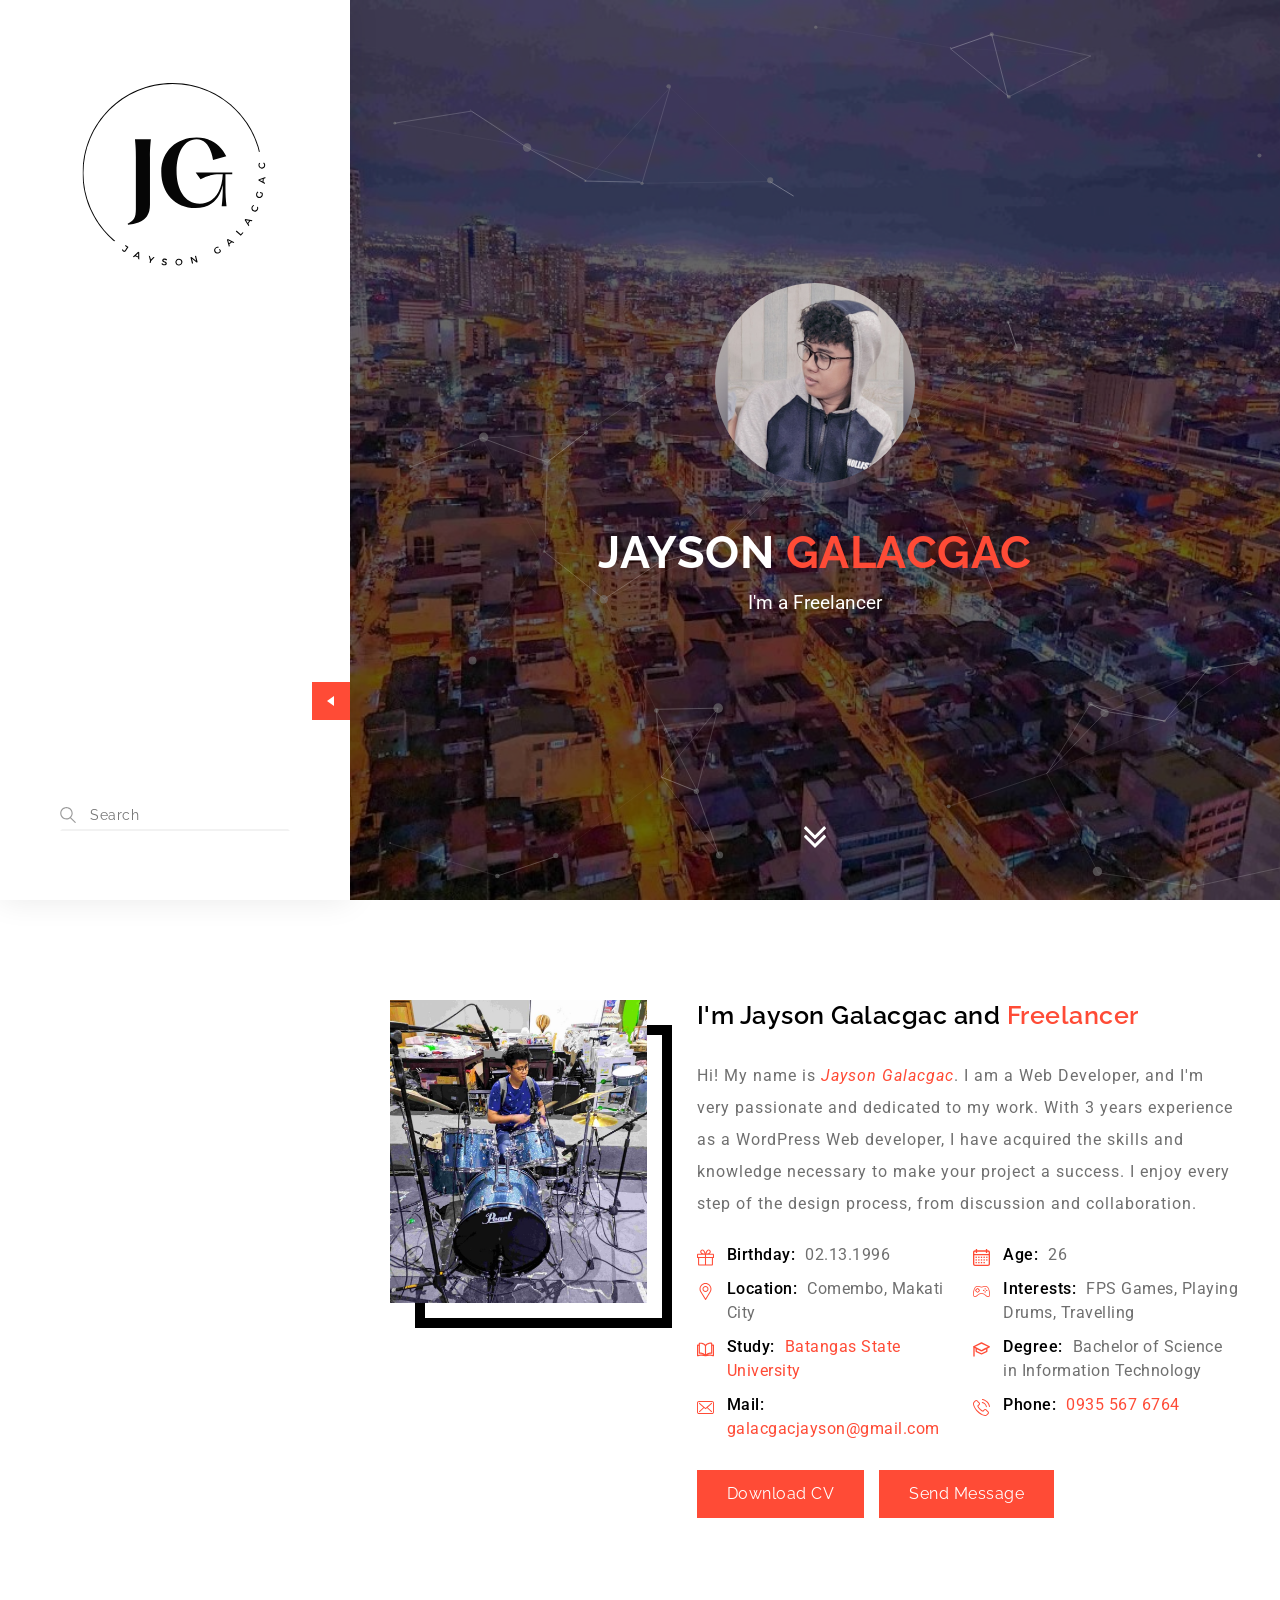
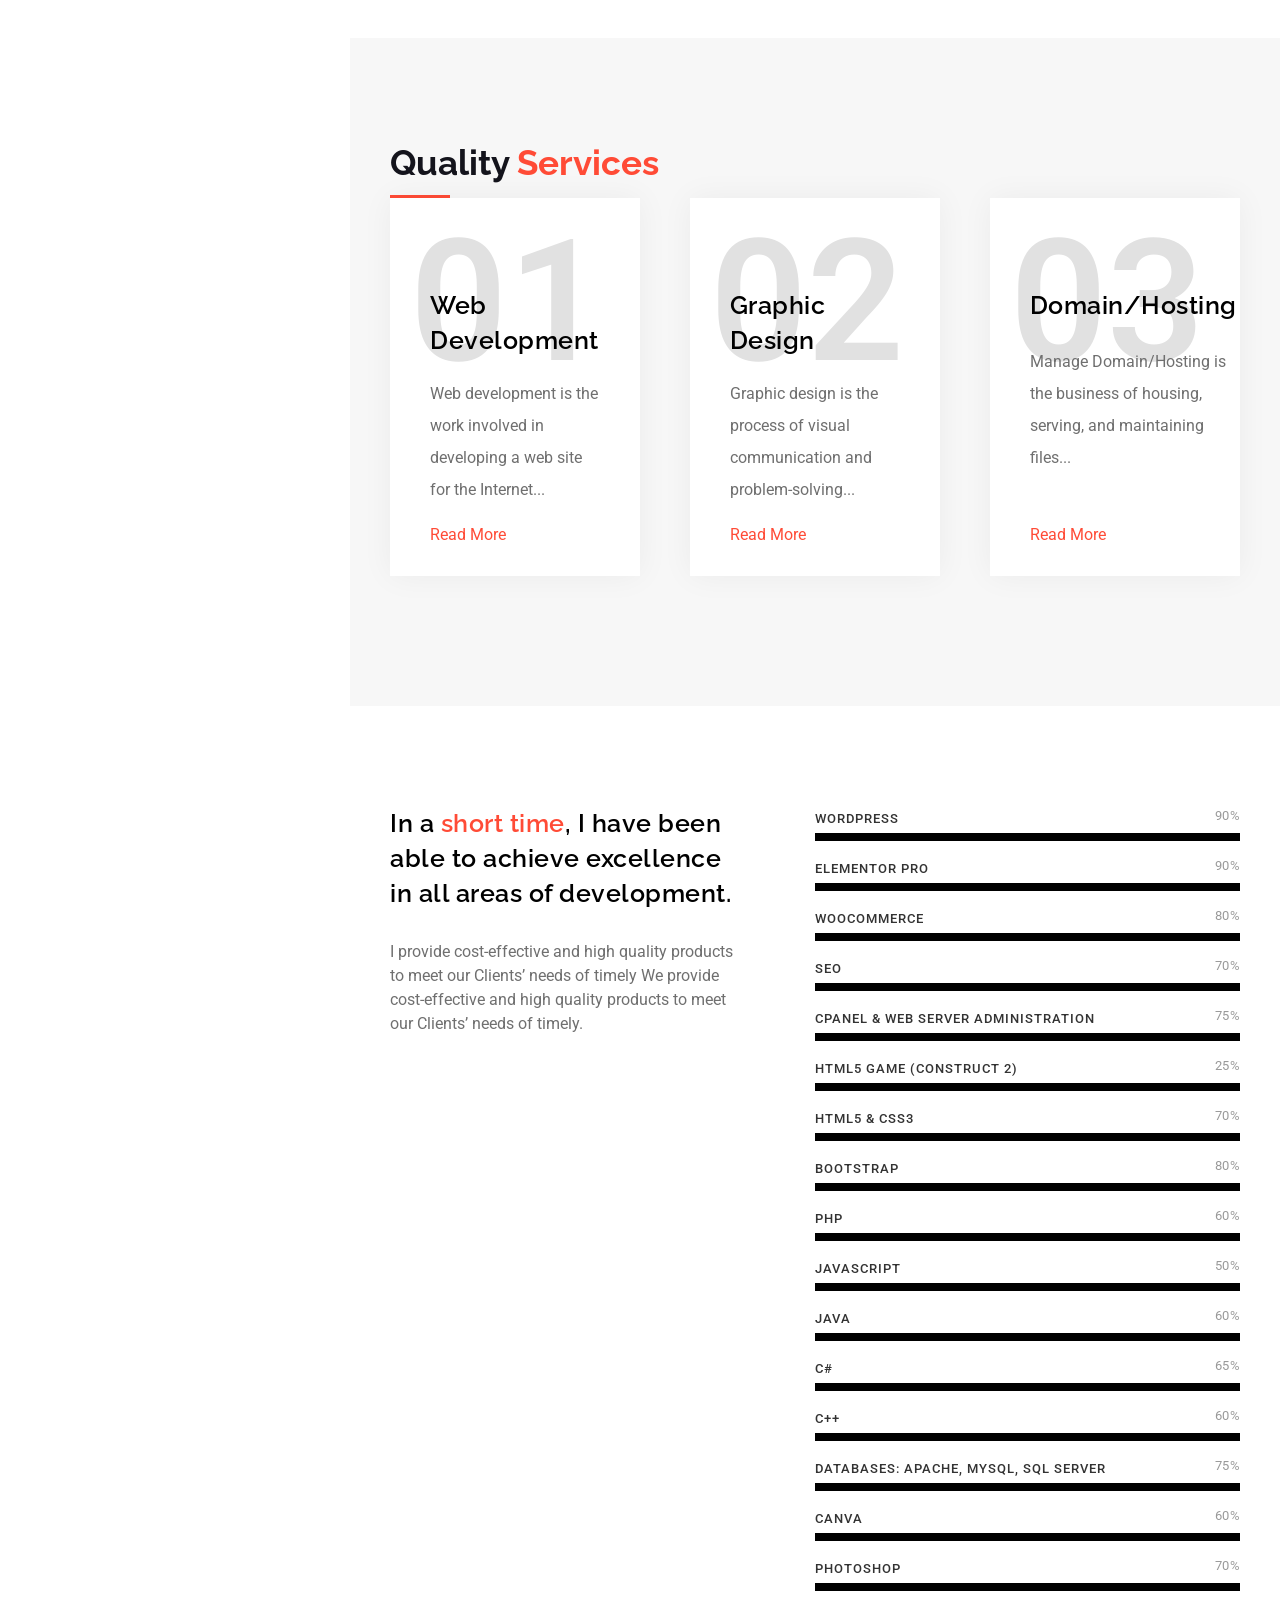
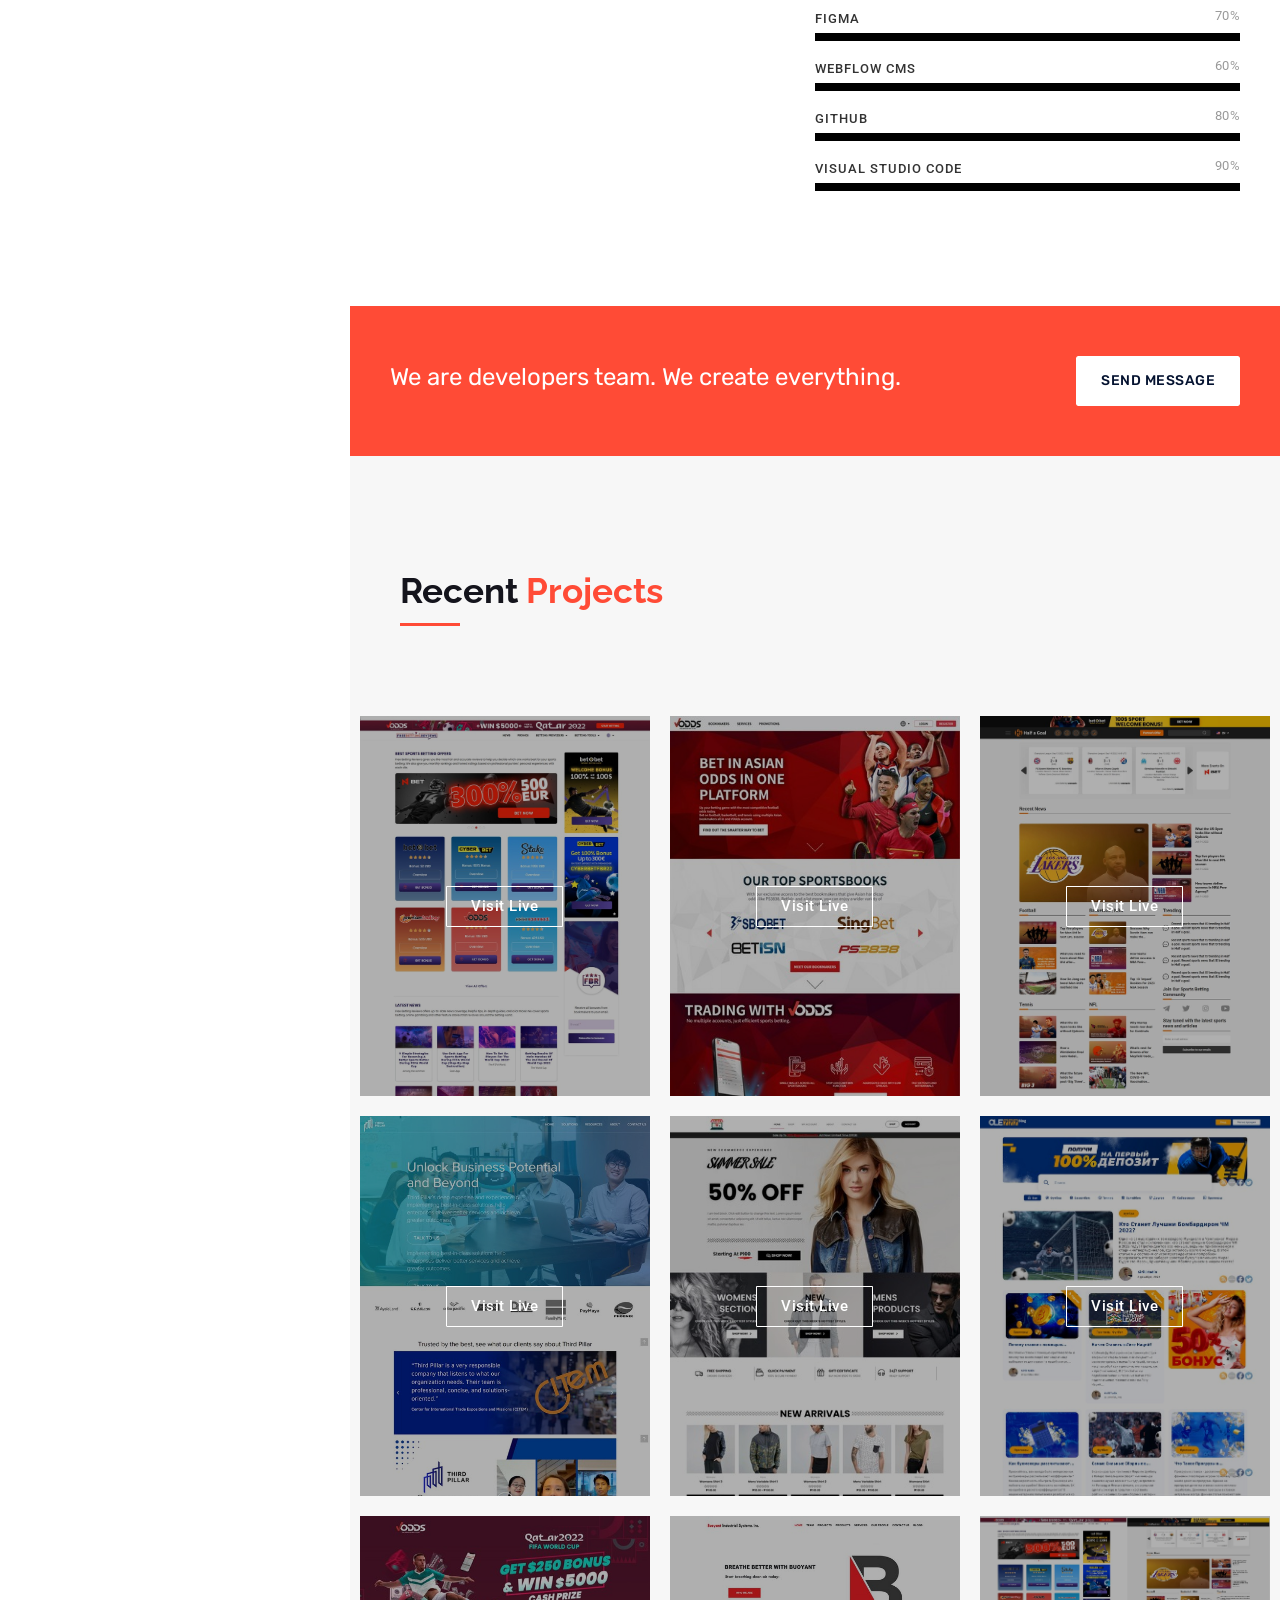
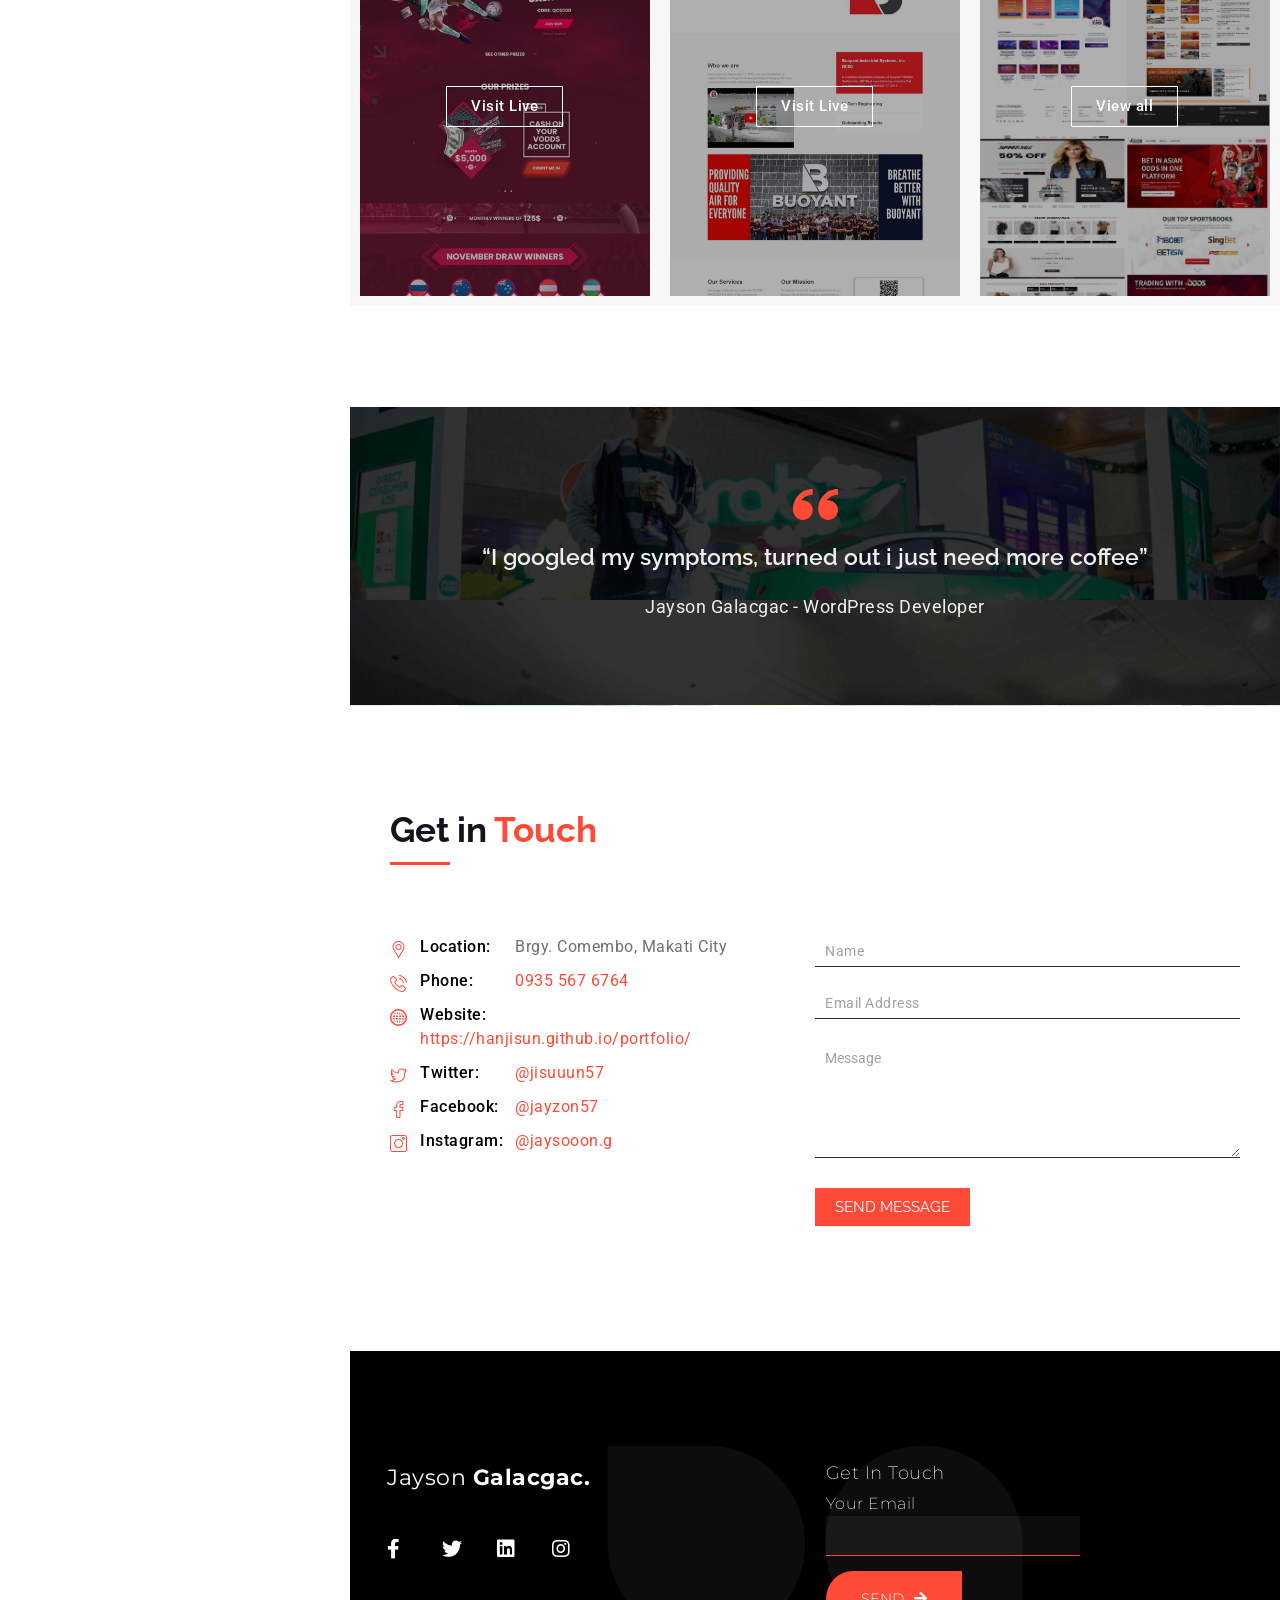
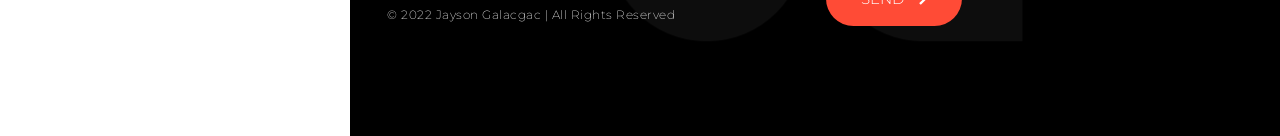
==== commit df4e079f: "upload resume link button" ====
--- a/index.html
+++ b/index.html
@@ -12,7 +12,7 @@
                 "settings_hover_icon": 'http://portfolio-staging-v2/wp-content/plugins/export-wp-page-to-static-html/admin/images/settings_hover.png'
             };
             /* ]]\> */
-        </script>         <script type='text/javascript' src='./js/jquery-jquery.min.js' id='jquery-core-js'></script> <script type='text/javascript' src='./js/jquery-jquery-migrate.min.js' id='jquery-migrate-js'></script> <script type='text/javascript' src='./js/arlo-framework-js-modernizr.custom.js' id='modernizr-custom-js'></script> <link rel="https://api.w.org/" href="http://portfolio-staging-v2/wp-json/" /><link rel="alternate" type="application/json" href="http://portfolio-staging-v2/wp-json/wp/v2/pages/699" /><link rel="EditURI" type="application/rsd+xml" title="RSD" href="http://portfolio-staging-v2/xmlrpc.php?rsd" /> <link rel="wlwmanifest" type="application/wlwmanifest+xml" href="http://portfolio-staging-v2/wp-includes/wlwmanifest.xml" /> <meta name="generator" content="WordPress 6.1.1" /> <link rel="canonical" href="http://portfolio-staging-v2/" /> <link rel='shortlink' href='http://portfolio-staging-v2/' /> <link rel="alternate" type="application/json+oembed" href="http://portfolio-staging-v2/wp-json/oembed/1.0/embed?url=http%3A%2F%2Fportfolio-staging-v2%2F" /> <link rel="alternate" type="text/xml+oembed" href="http://portfolio-staging-v2/wp-json/oembed/1.0/embed?url=http%3A%2F%2Fportfolio-staging-v2%2F&#038;format=xml" /> <meta name="generator" content="Redux 4.3.14" /><style type="text/css">.recentcomments a{display:inline !important;padding:0 !important;margin:0 !important;}</style><link rel="icon" href="./images/jayson-logo-v2-bg.svg" sizes="32x32" /> <link rel="icon" href="./images/jayson-logo-v2-bg.svg" sizes="192x192" /> <link rel="apple-touch-icon" href="./images/jayson-logo-v2-bg.svg" /> <meta name="msapplication-TileImage" content="http://portfolio-staging-v2/wp-content/uploads/2022/10/jayson-logo-v2-bg.svg" /> 		<style type="text/css" id="wp-custom-css"> 			/* Fixed chatbot float overlap on Up button */ /* @media screen and (min-width: 1023px) { iframe#tidio-chat-iframe {     bottom: 100px !important;     right: 33px !important; } } */		</style> 		<style id="arlo_fn_option-dynamic-css" title="dynamic-css" class="redux-options-output">body.arlo_fn_light__bg{background-color:#FFFFFF;}.arlo_fn_header_sticky{background-color:#FFFFFF;}.arlo_fn_header_sticky .sticky_list:after{background-color:#EEEEEE;}.arlo_fn_header_sticky ul.nav__hor > li > a{color:#333333;}.arlo_fn_header_sticky ul.nav__hor > li.menu-item-has-children > a:after{border-top-color:#333333;}.arlo_fn_header_sticky ul.nav__hor > li.opened > a,.arlo_fn_header_sticky ul.nav__hor > li > a:hover{color:#000000;}.arlo_fn_header_sticky ul.nav__hor > li.menu-item-has-children.opened > a:hover, .arlo_fn_header_sticky ul.nav__hor > li.menu-item-has-children > a:hover:after{border-top-color:#000000;}.arlo_fn_triggermenu{background-color:#080812;}.arlo_fn_triggermenu .fn_menu_description{color:#999999;}.arlo_fn_triggermenu .fn_desc span{color:#FFFFFF;}.arlo_fn_triggermenu ul.nav__ver > li > a .fn_menu_counter{color:#FFFFFF;}.arlo_fn_triggermenu ul.nav__ver > li > a .fn_menu_counter{-webkit-text-fill-color:#FFFFFF;}#arlo_fn_moving_trigger ul{background-color:rgba(255,255,255,0.02);}#arlo_fn_moving_trigger ul a{color:#999999;}.arlo_fn_nav_extra_button1 a{background-color:rgba(0,255,150,0.2);}.arlo_fn_nav_extra_button1 a{color:#FF8A00;}.arlo_fn_nav_extra_button1 a{border-top:1px solid #00ff96;border-bottom:1px solid #00ff96;border-left:1px solid #00ff96;border-right:1px solid #00ff96;}.arlo_fn_nav_extra_button2 a{background-color:rgba(255,138,0,0.2);}.arlo_fn_nav_extra_button2 a{color:#FF8A00;}.arlo_fn_nav_extra_button2 a{border-top:1px solid #ff8a00;border-bottom:1px solid #ff8a00;border-left:1px solid #ff8a00;border-right:1px solid #ff8a00;}a.arlo_fn_totop.arlo_fn_fixed_totop .top{background-color:#FF4B36;}a.arlo_fn_totop.arlo_fn_fixed_totop .top:after{border-bottom-color:#FFFFFF;}</style>  </head>    	  <body class="home page-template page-template-elementor_header_footer page page-id-699 arlo_fn_light__bg elementor-default elementor-template-full-width elementor-kit-6 elementor-page elementor-page-699">      <!-- WRAPPER ALL -->  <div class="arlo_fn_wrapper_all disable"   	data-nav-skin="light"   	data-mobile-autocollapse="disable"   	data-nav-type="sidebar"   	data-submenu-skin="dark"   	>  	  	<!-- get moving submenu if sidebar navigation is selected -->  			<div id="arlo_fn_fixedsub">  			<ul></ul>  		</div>  		  	<div id="arlo_fn_moving_trigger">  		<ul></ul>  	</div>  		  	  	<!-- get preloader if preloader is enabled from Theme Options-->  		  	  	<!-- WRAPPER -->  	<div class="arlo_fn_wrapper">  		  	  				  				<!-- get selected navigation from source file -->  		   <!-- HEADER -->  <div class="arlo_fn_header" data-align="left">  	<div class="header_inner">  		<div class="menu_logo">  			<a href="./index.html">  				<img class="desktop_logo" src="./images/2022-10-jayson-logo-v2-bg.svg" alt="Jayson Galacgac | Welcome!" />  				<img class="desktop_logo_dark" src="./images/2022-10-jayson-logo-v2-bg.svg" alt="Jayson Galacgac | Welcome!" />  				<img class="desktop_logo_custom" src="./images/2022-10-jayson-logo-v2-bg.svg" alt="Jayson Galacgac | Welcome!" />  				<span><span class="span_a"></span><span class="span_b"></span></span>  			</a>  		</div>  		<div class="menu_nav">    			  		</div>  		<div class="header_closer"></div>  		<div class="arlo_fn_tagline">  						<div class="tline_search">  				<form action="http://portfolio-staging-v2/" method="get" >  					<input type="text" placeholder="Search" name="s" autocomplete="off" />  					<input type="submit" class="pe-7s-search" value="" />  					<a href="#" class="right"><img class="arlo_fn_svg" src="./images/arlo-framework-svg-search.svg" alt="svg" /></a>  					<a href="#" class="left"><img class="arlo_fn_svg" src="./images/arlo-framework-svg-search.svg" alt="svg" /></a>  				</form>  			</div>  						  			<style>.arlo_fn_social_list[data-social-type="abbr"] ul li a{color:#333333 !important;}.arlo_fn_social_list[data-social-type="abbr"] ul li a:hover{color:#FF4B36 !important;}.arlo_fn_social_list[data-social-type="icon"] ul li a{border-color:#333333 !important; color:#333333 !important;}.arlo_fn_social_list[data-social-type="icon"] ul li a:hover{border-color:#FF4B36 !important; color:#FF4B36 !important;}.arlo_fn_social_list[data-social-type="icon"][data-social-bg="bg"] ul li a{background-color:#30B893 !important;}.arlo_fn_social_list[data-social-type="icon"][data-social-bg="bg"] ul li a:hover{background-color:#1A2233 !important;}</style>		</div>  	</div>  </div>  <!-- /HEADER -->		  		  		<!-- get trigger menu -->  		<div class="arlo_fn_triggermenu" data-animation="alpha" data-desc-pos="top" data-text-align="left" data-menu-stroke="stroke_color" data-col-align="top" data-row-align="left" data-text-animation="top_bottom"><div class="menu_full"><div class="menu_wrapper" style="max-width:800px;"><div class="menu_in" style="width:600px;"></div></div><div class="trigger_closer"><span class="text">Close</span><span class="icon"></span></div></div></div><style>.arlo_fn_triggermenu ul.nav__ver > li > a{font-family:Poppins;font-size:90px;font-weight:400;line-height:72px;}#arlo_fn_moving_trigger ul a{font-family:Roboto;font-size:16px;font-weight:500;line-height:35px;}.arlo_fn_triggermenu[data-menu-stroke="stroke_color"] ul.nav__ver > li > a .fn_btn span.fn_a1{-webkit-text-stroke-color: #FFFFFF;}.arlo_fn_triggermenu[data-menu-stroke="stroke_color"] ul.nav__ver > li > a .fn_btn span.fn_a2{color: #FFFFFF;}.arlo_fn_triggermenu[data-text-animation="simple"][data-menu-stroke="stroke_color"] ul.nav__ver > li.hovered > a .fn_btn span.fn_a1{-webkit-text-stroke-color: #FFFFFF}.arlo_fn_triggermenu[data-text-animation="simple"][data-menu-stroke="stroke_color"] ul.nav__ver > li:hover > a .fn_btn span.fn_a1{-webkit-text-stroke-color: #FFFFFF}.arlo_fn_triggermenu[data-menu-stroke="stroke_stroke"] ul.nav__ver > li > a .fn_btn span.fn_a2, .arlo_fn_triggermenu[data-menu-stroke="stroke_stroke"] ul.nav__ver > li > a .fn_btn span.fn_a1, .arlo_fn_triggermenu[data-menu-stroke="color_stroke"] ul.nav__ver > li > a .fn_btn span.fn_a2, .arlo_fn_triggermenu[data-menu-stroke="stroke_color"] ul.nav__ver > li > a .fn_btn span.fn_a1{-webkit-text-stroke-width: 1px;}#arlo_fn_moving_trigger ul{width: 240px;}.arlo_fn_triggermenu ul.nav__ver > li > a{text-transform: uppercase;}</style>		  		  		<!-- get mobile menu -->  		     <!-- MOBILE MENU -->  <div class="arlo_fn_mobilemenu_wrap">      	<!-- LOGO & HAMBURGER -->  	<div class="logo_hamb">  		<div class="in">  			<div class="menu_logo">  				<a href="./index.html"><img src="./images/2022-10-jayson-logo-v2-bg.svg" alt="Jayson Galacgac | Welcome!" /></a>  			</div>  			<div class="hamburger hamburger--collapse-r">  				<div class="hamburger-box">  					<div class="hamburger-inner"></div>  				</div>  			</div>  		</div>  	</div>  	<!-- /LOGO & HAMBURGER -->    	<!-- MOBILE DROPDOWN MENU -->  	<div class="mobilemenu" style="display: none">  			</div>  	<!-- /MOBILE DROPDOWN MENU -->    </div>  <!-- /MOBILE MENU -->		  		<!-- get sticky navigation -->  						  		  		<!-- WRAPPER for HEIGHT -->  		<div class="arlo_fn_wfh">		<div data-elementor-type="wp-page" data-elementor-id="699" class="elementor elementor-699"> 									<section data-particle_enable="false" data-particle-mobile-disabled="false" class="elementor-section elementor-top-section elementor-element elementor-element-728bb3ef elementor-section-full_width elementor-section-height-default elementor-section-height-default" data-id="728bb3ef" data-element_type="section" id="arlo-home" data-settings="{&quot;background_background&quot;:&quot;classic&quot;}"> 						<div class="elementor-container elementor-column-gap-default"> 					<div class="elementor-column elementor-col-100 elementor-top-column elementor-element elementor-element-5467c8e5" data-id="5467c8e5" data-element_type="column" data-settings="{&quot;background_background&quot;:&quot;classic&quot;}"> 			<div class="elementor-widget-wrap elementor-element-populated"> 								<div class="elementor-element elementor-element-477fe259 elementor-widget elementor-widget-frel-hero-header-all-in-one" data-id="477fe259" data-element_type="widget" data-widget_type="frel-hero-header-all-in-one.default"> 				<div class="elementor-widget-container"> 			<div class="cons_w_wrapper"><div class="fn_cs_hero_header_exclusive fn_cs_o_particles" data-height="vh"><div class="container"><div class="content_holder"><div class="title_holder"><span class="t_image" style="background-image:url(./images/img/profile.jpg)"></span><h3>Jayson <span>Galacgac</span></h3><p>I'm a <span class="arlo_fn_animation_text" data-items="Freelancer:::Web Developer:::Application Developer"></span></p></div></div></div><div class="bg_holder"><div class="o_img" data-bg-img="./images/img/bg-condo.jpg"></div><div id="particles-js"></div><div class="o_color"></div></div><a class="bounce" href="#arlo-about"><img decoding="async" class="arlo_w_fn_svg" src="./images/arlo-core-shortcode-assets-svg-down-1.svg" alt="svg" /></a></div></div>		</div> 				</div> 				<div class="elementor-element elementor-element-6c118032 elementor-widget elementor-widget-frel-about-text-slider" data-id="6c118032" data-element_type="widget" id="arlo-about" data-widget_type="frel-about-text-slider.default"> 				<div class="elementor-widget-container"> 			<div class="cons_w_wrapper"><div class="fn_cs_about_text_slider new fn_light_mode"><div class="container"><div class="about_text_slider"><div class="left_part"><div class="about_image_wrap parallax" data-relative-input="true">  								<div class="image layer" data-depth="0.7">  									<img decoding="async" src="./images/arlo-core-shortcode-assets-img-thumb-550-560.jpg" alt="" />  									<div class="inner" data-bg-img="./images/img/Drummer.jpg"></div>  								</div>  								<div class="border layer" data-depth="0.5">  									<img decoding="async" src="./images/arlo-core-shortcode-assets-img-thumb-550-560.jpg" alt="" />  									<div class="inner"></div>  								</div>  							</div></div><div class="right_part"><div class="desc_holder"><h3>I'm Jayson Galacgac and <span class="arlo_fn_animation_text" data-items="Freelancer:::Web Developer:::Application Developer"></span></h3><p>Hi! My name is <span>Jayson Galacgac</span>. I am a Web Developer, and I'm very passionate and dedicated to my work. With 3 years experience as a WordPress Web developer, I have acquired the skills and knowledge necessary to make your project a success. I enjoy every step of the design process, from discussion and collaboration.</p></div><div class="info_list"><ul><li><div class="info_item"><span class="icon"><img decoding="async" class="arlo_w_fn_svg" src="./images/arlo-core-shortcode-assets-svg-birthday-1.svg" alt="svg" /></span><label>Birthday:</label><span>02.13.1996</span></div></li><li><div class="info_item"><span class="icon"><img decoding="async" class="arlo_w_fn_svg" src="./images/arlo-core-shortcode-assets-svg-calendar-1.svg" alt="svg" /></span><label>Age:</label><span>26</span></div></li><li><div class="info_item"><span class="icon"><img decoding="async" class="arlo_w_fn_svg" src="./images/arlo-core-shortcode-assets-svg-location-2.svg" alt="svg" /></span><label>Location:</label><span>Comembo, Makati City</span></div></li><li><div class="info_item"><span class="icon"><img decoding="async" class="arlo_w_fn_svg" src="./images/arlo-core-shortcode-assets-svg-hobby-6.svg" alt="svg" /></span><label>Interests:</label><span>FPS Games, Playing Drums, Travelling</span></div></li><li><div class="info_item"><span class="icon"><img decoding="async" class="arlo_w_fn_svg" src="./images/arlo-core-shortcode-assets-svg-study-2.svg" alt="svg" /></span><label>Study:</label><span><a href="#">Batangas State University</a></span></div></li><li><div class="info_item"><span class="icon"><img decoding="async" class="arlo_w_fn_svg" src="./images/arlo-core-shortcode-assets-svg-degree-7.svg" alt="svg" /></span><label>Degree:</label><span>Bachelor of Science in Information Technology</span></div></li><li><div class="info_item"><span class="icon"><img decoding="async" class="arlo_w_fn_svg" src="./images/arlo-core-shortcode-assets-svg-message-1.svg" alt="svg" /></span><label>Mail:</label><span><a href="galacgacjayson@gmail.com">galacgacjayson@gmail.com</a></span></div></li><li><div class="info_item"><span class="icon"><img decoding="async" class="arlo_w_fn_svg" src="./images/arlo-core-shortcode-assets-svg-call-1.svg" alt="svg" /></span><label>Phone:</label><span><a href="tel:+09355676764">0935 567 6764</a></span></div></li></ul></div><div class="btn_list"><ul><li><a href="http://jaysongalacgac.magistechnologiesinc.com/wp-content/uploads/2022/12/Jayson-Galacgac-CV.pdf" download><span>Download CV</span></a></li><li><a href="https://facebook.com/jayzon57" ><span>Send Message</span></a></li></ul></div></div></div></div></div></div>		</div> 				</div> 					</div> 		</div> 							</div> 		</section> 				<section data-particle_enable="false" data-particle-mobile-disabled="false" class="elementor-section elementor-top-section elementor-element elementor-element-41676a32 elementor-section-full_width elementor-section-height-default elementor-section-height-default" data-id="41676a32" data-element_type="section" id="arlo-services" data-settings="{&quot;background_background&quot;:&quot;classic&quot;}"> 						<div class="elementor-container elementor-column-gap-default"> 					<div class="elementor-column elementor-col-100 elementor-top-column elementor-element elementor-element-4a2af46c" data-id="4a2af46c" data-element_type="column"> 			<div class="elementor-widget-wrap elementor-element-populated"> 								<div class="elementor-element elementor-element-94a4f66 elementor-widget elementor-widget-frel-main-title" data-id="94a4f66" data-element_type="widget" data-widget_type="frel-main-title.default"> 				<div class="elementor-widget-container"> 			<div class="cons_w_wrapper"><div class="fn_cs_main_title fn_light_mode"><div class="container"><div class="title_holder"><h3>Quality <span>Services</span></h3></div></div></div></div>		</div> 				</div> 				<div class="elementor-element elementor-element-5e940955 elementor-widget elementor-widget-frel-services-numbered" data-id="5e940955" data-element_type="widget" data-widget_type="frel-services-numbered.default"> 				<div class="elementor-widget-container"> 			<div class="cons_w_wrapper"><div class="fn_cs_services_numbered fn_light_mode"><div class="container"><div class="snumbered_inner"><ul><li><div class="item"><div class="number_holder"><h3>01</h3></div><h3>Web Development</h3><p class="desc_h">Web development is the work involved in developing a web site for the Internet...</p><p class="btn_h"><a href="#">Read More</a></p></div></li><li><div class="item"><div class="number_holder"><h3>02</h3></div><h3>Graphic Design</h3><p class="desc_h">Graphic design is the process of visual communication and problem-solving...</p><p class="btn_h"><a href="#">Read More</a></p></div></li><li><div class="item"><div class="number_holder"><h3>03</h3></div><h3>Domain/Hosting</h3><p class="desc_h"> Manage Domain/Hosting is the business of housing, serving, and maintaining files...</p><p class="btn_h"><a href="#">Read More</a></p></div></li></ul></div></div></div></div>		</div> 				</div> 					</div> 		</div> 							</div> 		</section> 				<section data-particle_enable="false" data-particle-mobile-disabled="false" class="elementor-section elementor-top-section elementor-element elementor-element-4ec9f7ba elementor-section-full_width elementor-section-height-default elementor-section-height-default" data-id="4ec9f7ba" data-element_type="section"> 						<div class="elementor-container elementor-column-gap-default"> 					<div class="elementor-column elementor-col-100 elementor-top-column elementor-element elementor-element-6e003305" data-id="6e003305" data-element_type="column"> 			<div class="elementor-widget-wrap elementor-element-populated"> 								<div class="elementor-element elementor-element-7dd6be2e elementor-widget elementor-widget-frel-progress-bar-with-desc" data-id="7dd6be2e" data-element_type="widget" data-widget_type="frel-progress-bar-with-desc.default"> 				<div class="elementor-widget-container"> 			<div class="cons_w_wrapper"><div class="fn_cs_progress_bar_desc"><div class="container"><div class="pbd_inner"><div class="left_part"><h3>In a <span>short time</span>, I have been able to achieve excellence in all areas of development.</h3><p>I provide cost-effective and high quality products to meet our Clients’ needs of timely We provide cost-effective and high quality products to meet our Clients’ needs of timely.</p></div><div class="right_part"><div class="fn_cs_progress_bar"><div class="fn_cs_progress_wrap fn_light_mode" data-strip="off"><div class="fn_cs_progress" data-value="90"><span><span class="label">WordPress</span><span class="number">90%</span></span><div class="fn_cs_bar_bg"><div class="fn_cs_bar_wrap"><div class="fn_cs_bar"></div></div></div></div></div><div class="fn_cs_progress_wrap fn_light_mode" data-strip="off"><div class="fn_cs_progress" data-value="90"><span><span class="label">Elementor PRO</span><span class="number">90%</span></span><div class="fn_cs_bar_bg"><div class="fn_cs_bar_wrap"><div class="fn_cs_bar"></div></div></div></div></div><div class="fn_cs_progress_wrap fn_light_mode" data-strip="off"><div class="fn_cs_progress" data-value="80"><span><span class="label">WOOCOMMERCE</span><span class="number">80%</span></span><div class="fn_cs_bar_bg"><div class="fn_cs_bar_wrap"><div class="fn_cs_bar"></div></div></div></div></div><div class="fn_cs_progress_wrap fn_light_mode" data-strip="off"><div class="fn_cs_progress" data-value="70"><span><span class="label">SEO</span><span class="number">70%</span></span><div class="fn_cs_bar_bg"><div class="fn_cs_bar_wrap"><div class="fn_cs_bar"></div></div></div></div></div><div class="fn_cs_progress_wrap fn_light_mode" data-strip="off"><div class="fn_cs_progress" data-value="75"><span><span class="label">CPANEL & WEB SERVER ADMINISTRATION</span><span class="number">75%</span></span><div class="fn_cs_bar_bg"><div class="fn_cs_bar_wrap"><div class="fn_cs_bar"></div></div></div></div></div><div class="fn_cs_progress_wrap fn_light_mode" data-strip="off"><div class="fn_cs_progress" data-value="25"><span><span class="label">HTML5 GAME (CONSTRUCT 2)</span><span class="number">25%</span></span><div class="fn_cs_bar_bg"><div class="fn_cs_bar_wrap"><div class="fn_cs_bar"></div></div></div></div></div><div class="fn_cs_progress_wrap fn_light_mode" data-strip="off"><div class="fn_cs_progress" data-value="70"><span><span class="label">HTML5 & CSS3</span><span class="number">70%</span></span><div class="fn_cs_bar_bg"><div class="fn_cs_bar_wrap"><div class="fn_cs_bar"></div></div></div></div></div><div class="fn_cs_progress_wrap fn_light_mode" data-strip="off"><div class="fn_cs_progress" data-value="80"><span><span class="label">Bootstrap</span><span class="number">80%</span></span><div class="fn_cs_bar_bg"><div class="fn_cs_bar_wrap"><div class="fn_cs_bar"></div></div></div></div></div><div class="fn_cs_progress_wrap fn_light_mode" data-strip="off"><div class="fn_cs_progress" data-value="60"><span><span class="label">PHP</span><span class="number">60%</span></span><div class="fn_cs_bar_bg"><div class="fn_cs_bar_wrap"><div class="fn_cs_bar"></div></div></div></div></div><div class="fn_cs_progress_wrap fn_light_mode" data-strip="off"><div class="fn_cs_progress" data-value="50"><span><span class="label">JAVASCRIPT</span><span class="number">50%</span></span><div class="fn_cs_bar_bg"><div class="fn_cs_bar_wrap"><div class="fn_cs_bar"></div></div></div></div></div><div class="fn_cs_progress_wrap fn_light_mode" data-strip="off"><div class="fn_cs_progress" data-value="60"><span><span class="label">JAVA</span><span class="number">60%</span></span><div class="fn_cs_bar_bg"><div class="fn_cs_bar_wrap"><div class="fn_cs_bar"></div></div></div></div></div><div class="fn_cs_progress_wrap fn_light_mode" data-strip="off"><div class="fn_cs_progress" data-value="65"><span><span class="label">C#</span><span class="number">65%</span></span><div class="fn_cs_bar_bg"><div class="fn_cs_bar_wrap"><div class="fn_cs_bar"></div></div></div></div></div><div class="fn_cs_progress_wrap fn_light_mode" data-strip="off"><div class="fn_cs_progress" data-value="60"><span><span class="label">C++</span><span class="number">60%</span></span><div class="fn_cs_bar_bg"><div class="fn_cs_bar_wrap"><div class="fn_cs_bar"></div></div></div></div></div><div class="fn_cs_progress_wrap fn_light_mode" data-strip="off"><div class="fn_cs_progress" data-value="75"><span><span class="label">Databases: Apache, MySQL, SQL Server</span><span class="number">75%</span></span><div class="fn_cs_bar_bg"><div class="fn_cs_bar_wrap"><div class="fn_cs_bar"></div></div></div></div></div><div class="fn_cs_progress_wrap fn_light_mode" data-strip="off"><div class="fn_cs_progress" data-value="60"><span><span class="label">CANVA</span><span class="number">60%</span></span><div class="fn_cs_bar_bg"><div class="fn_cs_bar_wrap"><div class="fn_cs_bar"></div></div></div></div></div><div class="fn_cs_progress_wrap fn_light_mode" data-strip="off"><div class="fn_cs_progress" data-value="70"><span><span class="label">PHOTOSHOP</span><span class="number">70%</span></span><div class="fn_cs_bar_bg"><div class="fn_cs_bar_wrap"><div class="fn_cs_bar"></div></div></div></div></div><div class="fn_cs_progress_wrap fn_light_mode" data-strip="off"><div class="fn_cs_progress" data-value="70"><span><span class="label">FIGMA</span><span class="number">70%</span></span><div class="fn_cs_bar_bg"><div class="fn_cs_bar_wrap"><div class="fn_cs_bar"></div></div></div></div></div><div class="fn_cs_progress_wrap fn_light_mode" data-strip="off"><div class="fn_cs_progress" data-value="60"><span><span class="label">Webflow CMS</span><span class="number">60%</span></span><div class="fn_cs_bar_bg"><div class="fn_cs_bar_wrap"><div class="fn_cs_bar"></div></div></div></div></div><div class="fn_cs_progress_wrap fn_light_mode" data-strip="off"><div class="fn_cs_progress" data-value="80"><span><span class="label">GITHUB</span><span class="number">80%</span></span><div class="fn_cs_bar_bg"><div class="fn_cs_bar_wrap"><div class="fn_cs_bar"></div></div></div></div></div><div class="fn_cs_progress_wrap fn_light_mode" data-strip="off"><div class="fn_cs_progress" data-value="90"><span><span class="label">Visual Studio Code</span><span class="number">90%</span></span><div class="fn_cs_bar_bg"><div class="fn_cs_bar_wrap"><div class="fn_cs_bar"></div></div></div></div></div></div></div></div></div></div></div>		</div> 				</div> 					</div> 		</div> 							</div> 		</section> 				<section data-particle_enable="false" data-particle-mobile-disabled="false" class="elementor-section elementor-top-section elementor-element elementor-element-615730a elementor-section-full_width elementor-section-height-default elementor-section-height-default" data-id="615730a" data-element_type="section"> 						<div class="elementor-container elementor-column-gap-no"> 					<div class="elementor-column elementor-col-100 elementor-top-column elementor-element elementor-element-d096957" data-id="d096957" data-element_type="column"> 			<div class="elementor-widget-wrap elementor-element-populated"> 								<div class="elementor-element elementor-element-44cb5b8 elementor-widget elementor-widget-frel-call-to-action" data-id="44cb5b8" data-element_type="widget" data-widget_type="frel-call-to-action.default"> 				<div class="elementor-widget-container"> 			<div class="cons_w_wrapper"><div class="fn_cs_call_to_action"><div class="container"><div class="cta_holder"><div class="title_holder"><h3>We are developers team. We create everything.</h3><p></p></div><div class="link_holder"><a href="https://www.facebook.com/jayzon57"><span>Send Message</span></a></div></div></div></div></div>		</div> 				</div> 					</div> 		</div> 							</div> 		</section> 				<section data-particle_enable="false" data-particle-mobile-disabled="false" class="elementor-section elementor-top-section elementor-element elementor-element-2b70bf66 elementor-section-boxed elementor-section-height-default elementor-section-height-default" data-id="2b70bf66" data-element_type="section" data-settings="{&quot;background_background&quot;:&quot;classic&quot;}"> 						<div class="elementor-container elementor-column-gap-default"> 					<div class="elementor-column elementor-col-100 elementor-top-column elementor-element elementor-element-5213396b" data-id="5213396b" data-element_type="column"> 			<div class="elementor-widget-wrap elementor-element-populated"> 								<div class="elementor-element elementor-element-7fbf4ef5 elementor-widget elementor-widget-frel-main-title" data-id="7fbf4ef5" data-element_type="widget" data-widget_type="frel-main-title.default"> 				<div class="elementor-widget-container"> 			<div class="cons_w_wrapper"><div class="fn_cs_main_title fn_light_mode"><div class="container"><div class="title_holder"><h3>Recent <span>Projects</span></h3></div></div></div></div>		</div> 				</div> 					</div> 		</div> 							</div> 		</section> 				<section data-particle_enable="false" data-particle-mobile-disabled="false" class="elementor-section elementor-top-section elementor-element elementor-element-28360528 elementor-section-full_width elementor-section-height-default elementor-section-height-default" data-id="28360528" data-element_type="section" data-settings="{&quot;background_background&quot;:&quot;classic&quot;}"> 						<div class="elementor-container elementor-column-gap-no"> 					<div class="elementor-column elementor-col-100 elementor-top-column elementor-element elementor-element-3a983aad" data-id="3a983aad" data-element_type="column"> 			<div class="elementor-widget-wrap elementor-element-populated"> 								<section data-particle_enable="false" data-particle-mobile-disabled="false" class="elementor-section elementor-inner-section elementor-element elementor-element-b78d3ca elementor-section-boxed elementor-section-height-default elementor-section-height-default" data-id="b78d3ca" data-element_type="section"> 						<div class="elementor-container elementor-column-gap-custom"> 					<div class="elementor-column elementor-col-33 elementor-inner-column elementor-element elementor-element-452489d height-container" data-id="452489d" data-element_type="column" data-settings="{&quot;background_background&quot;:&quot;classic&quot;}"> 			<div class="elementor-widget-wrap elementor-element-populated"> 								<div class="elementor-element elementor-element-05e307e elementor-align-justify project-cards elementor-widget elementor-widget-button" data-id="05e307e" data-element_type="widget" data-widget_type="button.default"> 				<div class="elementor-widget-container"> 					<div class="elementor-button-wrapper"> 			<a href="https://freebettingreviews.com/" class="elementor-button-link elementor-button elementor-size-sm" role="button"> 						<span class="elementor-button-content-wrapper"> 						<span class="elementor-button-text">Visit Live</span> 		</span> 					</a> 		</div> 				</div> 				</div> 					</div> 		</div> 				<div class="elementor-column elementor-col-33 elementor-inner-column elementor-element elementor-element-02c5448 height-container" data-id="02c5448" data-element_type="column" data-settings="{&quot;background_background&quot;:&quot;classic&quot;}"> 			<div class="elementor-widget-wrap elementor-element-populated"> 								<div class="elementor-element elementor-element-96b6f72 elementor-align-justify project-cards elementor-widget elementor-widget-button" data-id="96b6f72" data-element_type="widget" data-widget_type="button.default"> 				<div class="elementor-widget-container"> 					<div class="elementor-button-wrapper"> 			<a href="https://vodds.com/" class="elementor-button-link elementor-button elementor-size-sm" role="button"> 						<span class="elementor-button-content-wrapper"> 						<span class="elementor-button-text">Visit Live</span> 		</span> 					</a> 		</div> 				</div> 				</div> 					</div> 		</div> 				<div class="elementor-column elementor-col-33 elementor-inner-column elementor-element elementor-element-d28bd48 height-container" data-id="d28bd48" data-element_type="column" data-settings="{&quot;background_background&quot;:&quot;classic&quot;}"> 			<div class="elementor-widget-wrap elementor-element-populated"> 								<div class="elementor-element elementor-element-26a900c elementor-align-justify project-cards elementor-widget elementor-widget-button" data-id="26a900c" data-element_type="widget" data-widget_type="button.default"> 				<div class="elementor-widget-container"> 					<div class="elementor-button-wrapper"> 			<a href="https://staging-hg.dreamhosters.com/" class="elementor-button-link elementor-button elementor-size-sm" role="button"> 						<span class="elementor-button-content-wrapper"> 						<span class="elementor-button-text">Visit Live</span> 		</span> 					</a> 		</div> 				</div> 				</div> 					</div> 		</div> 							</div> 		</section> 				<section data-particle_enable="false" data-particle-mobile-disabled="false" class="elementor-section elementor-inner-section elementor-element elementor-element-446d941 elementor-section-boxed elementor-section-height-default elementor-section-height-default" data-id="446d941" data-element_type="section"> 						<div class="elementor-container elementor-column-gap-custom"> 					<div class="elementor-column elementor-col-33 elementor-inner-column elementor-element elementor-element-83340ed height-container" data-id="83340ed" data-element_type="column" data-settings="{&quot;background_background&quot;:&quot;classic&quot;}"> 			<div class="elementor-widget-wrap elementor-element-populated"> 								<div class="elementor-element elementor-element-8742e08 elementor-align-justify project-cards elementor-widget elementor-widget-button" data-id="8742e08" data-element_type="widget" data-widget_type="button.default"> 				<div class="elementor-widget-container"> 					<div class="elementor-button-wrapper"> 			<a href="https://www.3rd-pillar.com/" class="elementor-button-link elementor-button elementor-size-sm" role="button"> 						<span class="elementor-button-content-wrapper"> 						<span class="elementor-button-text">Visit Live</span> 		</span> 					</a> 		</div> 				</div> 				</div> 					</div> 		</div> 				<div class="elementor-column elementor-col-33 elementor-inner-column elementor-element elementor-element-4fa3249 height-container" data-id="4fa3249" data-element_type="column" data-settings="{&quot;background_background&quot;:&quot;classic&quot;}"> 			<div class="elementor-widget-wrap elementor-element-populated"> 								<div class="elementor-element elementor-element-a2de08d elementor-align-justify project-cards elementor-widget elementor-widget-button" data-id="a2de08d" data-element_type="widget" data-widget_type="button.default"> 				<div class="elementor-widget-container"> 					<div class="elementor-button-wrapper"> 			<a href="http://shaariishaariistore.com/" class="elementor-button-link elementor-button elementor-size-sm" role="button"> 						<span class="elementor-button-content-wrapper"> 						<span class="elementor-button-text">Visit Live</span> 		</span> 					</a> 		</div> 				</div> 				</div> 					</div> 		</div> 				<div class="elementor-column elementor-col-33 elementor-inner-column elementor-element elementor-element-899c8ec height-container" data-id="899c8ec" data-element_type="column" data-settings="{&quot;background_background&quot;:&quot;classic&quot;}"> 			<div class="elementor-widget-wrap elementor-element-populated"> 								<div class="elementor-element elementor-element-b248d06 elementor-align-justify project-cards elementor-widget elementor-widget-button" data-id="b248d06" data-element_type="widget" data-widget_type="button.default"> 				<div class="elementor-widget-container"> 					<div class="elementor-button-wrapper"> 			<a href="https://blog.ole7.bet/" class="elementor-button-link elementor-button elementor-size-sm" role="button"> 						<span class="elementor-button-content-wrapper"> 						<span class="elementor-button-text">Visit Live</span> 		</span> 					</a> 		</div> 				</div> 				</div> 					</div> 		</div> 							</div> 		</section> 				<section data-particle_enable="false" data-particle-mobile-disabled="false" class="elementor-section elementor-inner-section elementor-element elementor-element-aa932c9 elementor-section-boxed elementor-section-height-default elementor-section-height-default" data-id="aa932c9" data-element_type="section"> 						<div class="elementor-container elementor-column-gap-custom"> 					<div class="elementor-column elementor-col-33 elementor-inner-column elementor-element elementor-element-42a641d height-container" data-id="42a641d" data-element_type="column" data-settings="{&quot;background_background&quot;:&quot;classic&quot;}"> 			<div class="elementor-widget-wrap elementor-element-populated"> 								<div class="elementor-element elementor-element-f3c2f03 elementor-align-justify project-cards elementor-widget elementor-widget-button" data-id="f3c2f03" data-element_type="widget" data-widget_type="button.default"> 				<div class="elementor-widget-container"> 					<div class="elementor-button-wrapper"> 			<a href="https://vodds.com/promotions.bk/qatar_prizes/" class="elementor-button-link elementor-button elementor-size-sm" role="button"> 						<span class="elementor-button-content-wrapper"> 						<span class="elementor-button-text">Visit Live</span> 		</span> 					</a> 		</div> 				</div> 				</div> 					</div> 		</div> 				<div class="elementor-column elementor-col-33 elementor-inner-column elementor-element elementor-element-abd6843 height-container" data-id="abd6843" data-element_type="column" data-settings="{&quot;background_background&quot;:&quot;classic&quot;}"> 			<div class="elementor-widget-wrap elementor-element-populated"> 								<div class="elementor-element elementor-element-53ec041 elementor-align-justify project-cards elementor-widget elementor-widget-button" data-id="53ec041" data-element_type="widget" data-widget_type="button.default"> 				<div class="elementor-widget-container"> 					<div class="elementor-button-wrapper"> 			<a href="https://demosite.buoyant.com.ph/" class="elementor-button-link elementor-button elementor-size-sm" role="button"> 						<span class="elementor-button-content-wrapper"> 						<span class="elementor-button-text">Visit Live</span> 		</span> 					</a> 		</div> 				</div> 				</div> 					</div> 		</div> 				<div class="elementor-column elementor-col-33 elementor-inner-column elementor-element elementor-element-7fd9470 height-container" data-id="7fd9470" data-element_type="column" data-settings="{&quot;background_background&quot;:&quot;classic&quot;}"> 			<div class="elementor-widget-wrap elementor-element-populated"> 								<div class="elementor-element elementor-element-f7a49db elementor-align-justify project-cards elementor-widget elementor-widget-button" data-id="f7a49db" data-element_type="widget" data-widget_type="button.default"> 				<div class="elementor-widget-container"> 					<div class="elementor-button-wrapper"> 			<a href="./projects" class="elementor-button-link elementor-button elementor-size-sm" role="button"> 						<span class="elementor-button-content-wrapper"> 						<span class="elementor-button-text">View all</span> 		</span> 					</a> 		</div> 				</div> 				</div> 					</div> 		</div> 							</div> 		</section> 					</div> 		</div> 							</div> 		</section> 				<section data-particle_enable="false" data-particle-mobile-disabled="false" class="elementor-section elementor-top-section elementor-element elementor-element-56523bbb elementor-section-full_width elementor-section-height-default elementor-section-height-default" data-id="56523bbb" data-element_type="section"> 						<div class="elementor-container elementor-column-gap-no"> 					<div class="elementor-column elementor-col-100 elementor-top-column elementor-element elementor-element-3a703985" data-id="3a703985" data-element_type="column"> 			<div class="elementor-widget-wrap elementor-element-populated"> 								<div class="elementor-element elementor-element-5b2626e8 elementor-hidden-desktop elementor-hidden-tablet elementor-hidden-mobile elementor-widget elementor-widget-frel-call-to-action" data-id="5b2626e8" data-element_type="widget" data-widget_type="frel-call-to-action.default"> 				<div class="elementor-widget-container"> 			<div class="cons_w_wrapper"><div class="fn_cs_call_to_action"><div class="container"><div class="cta_holder"><div class="title_holder"><h3>We are developers team. We create everything.</h3><p></p></div><div class="link_holder"><a href="https://www.facebook.com/jayzon57"><span>Send Message</span></a></div></div></div></div></div>		</div> 				</div> 					</div> 		</div> 							</div> 		</section> 				<section data-particle_enable="false" data-particle-mobile-disabled="false" class="elementor-section elementor-top-section elementor-element elementor-element-4f78192d elementor-hidden-desktop elementor-hidden-tablet elementor-hidden-mobile elementor-section-boxed elementor-section-height-default elementor-section-height-default" data-id="4f78192d" data-element_type="section"> 						<div class="elementor-container elementor-column-gap-default"> 					<div class="elementor-column elementor-col-100 elementor-top-column elementor-element elementor-element-163c4697" data-id="163c4697" data-element_type="column"> 			<div class="elementor-widget-wrap elementor-element-populated"> 								<div class="elementor-element elementor-element-33c455d elementor-widget elementor-widget-frel-main-title" data-id="33c455d" data-element_type="widget" data-widget_type="frel-main-title.default"> 				<div class="elementor-widget-container"> 			<div class="cons_w_wrapper"><div class="fn_cs_main_title fn_light_mode"><div class="container"><div class="title_holder"><h3>Quality <span>Plugins</span></h3></div></div></div></div>		</div> 				</div> 				<div class="elementor-element elementor-element-53bca184 elementor-widget elementor-widget-heading" data-id="53bca184" data-element_type="widget" data-widget_type="heading.default"> 				<div class="elementor-widget-container"> 			<style>/*! elementor - v3.7.7 - 20-09-2022 */ .elementor-heading-title{padding:0;margin:0;line-height:1}.elementor-widget-heading .elementor-heading-title[class*=elementor-size-]>a{color:inherit;font-size:inherit;line-height:inherit}.elementor-widget-heading .elementor-heading-title.elementor-size-small{font-size:15px}.elementor-widget-heading .elementor-heading-title.elementor-size-medium{font-size:19px}.elementor-widget-heading .elementor-heading-title.elementor-size-large{font-size:29px}.elementor-widget-heading .elementor-heading-title.elementor-size-xl{font-size:39px}.elementor-widget-heading .elementor-heading-title.elementor-size-xxl{font-size:59px}</style><h2 class="elementor-heading-title elementor-size-default">we use to extend or add functionality to your business website</h2>		</div> 				</div> 				<section data-particle_enable="false" data-particle-mobile-disabled="false" class="elementor-section elementor-inner-section elementor-element elementor-element-3f3f4a56 elementor-section-boxed elementor-section-height-default elementor-section-height-default" data-id="3f3f4a56" data-element_type="section"> 						<div class="elementor-container elementor-column-gap-default"> 					<div class="elementor-column elementor-col-100 elementor-inner-column elementor-element elementor-element-1b4966d2" data-id="1b4966d2" data-element_type="column"> 			<div class="elementor-widget-wrap elementor-element-populated"> 								<div class="elementor-element elementor-element-5b27265 elementor-tabs-view-vertical elementor-hidden-desktop elementor-hidden-tablet elementor-hidden-mobile elementor-widget elementor-widget-tabs" data-id="5b27265" data-element_type="widget" data-widget_type="tabs.default"> 				<div class="elementor-widget-container"> 			<style>/*! elementor - v3.7.7 - 20-09-2022 */ .elementor-widget-tabs.elementor-tabs-view-vertical .elementor-tabs-wrapper{width:25%;-ms-flex-negative:0;flex-shrink:0}.elementor-widget-tabs.elementor-tabs-view-vertical .elementor-tab-desktop-title.elementor-active{border-right-style:none}.elementor-widget-tabs.elementor-tabs-view-vertical .elementor-tab-desktop-title.elementor-active:after,.elementor-widget-tabs.elementor-tabs-view-vertical .elementor-tab-desktop-title.elementor-active:before{height:999em;width:0;right:0;border-right-style:solid}.elementor-widget-tabs.elementor-tabs-view-vertical .elementor-tab-desktop-title.elementor-active:before{top:0;-webkit-transform:translateY(-100%);-ms-transform:translateY(-100%);transform:translateY(-100%)}.elementor-widget-tabs.elementor-tabs-view-vertical .elementor-tab-desktop-title.elementor-active:after{top:100%}.elementor-widget-tabs.elementor-tabs-view-horizontal .elementor-tab-desktop-title{display:table-cell}.elementor-widget-tabs.elementor-tabs-view-horizontal .elementor-tab-desktop-title.elementor-active{border-bottom-style:none}.elementor-widget-tabs.elementor-tabs-view-horizontal .elementor-tab-desktop-title.elementor-active:after,.elementor-widget-tabs.elementor-tabs-view-horizontal .elementor-tab-desktop-title.elementor-active:before{bottom:0;height:0;width:999em;border-bottom-style:solid}.elementor-widget-tabs.elementor-tabs-view-horizontal .elementor-tab-desktop-title.elementor-active:before{right:100%}.elementor-widget-tabs.elementor-tabs-view-horizontal .elementor-tab-desktop-title.elementor-active:after{left:100%}.elementor-widget-tabs .elementor-tab-content,.elementor-widget-tabs .elementor-tab-title,.elementor-widget-tabs .elementor-tab-title:after,.elementor-widget-tabs .elementor-tab-title:before,.elementor-widget-tabs .elementor-tabs-content-wrapper{border:1px #d4d4d4}.elementor-widget-tabs .elementor-tabs{text-align:left}.elementor-widget-tabs .elementor-tabs-wrapper{overflow:hidden}.elementor-widget-tabs .elementor-tab-title{cursor:pointer;outline:var(--focus-outline,none)}.elementor-widget-tabs .elementor-tab-desktop-title{position:relative;padding:20px 25px;font-weight:700;line-height:1;border:solid transparent}.elementor-widget-tabs .elementor-tab-desktop-title.elementor-active{border-color:#d4d4d4}.elementor-widget-tabs .elementor-tab-desktop-title.elementor-active:after,.elementor-widget-tabs .elementor-tab-desktop-title.elementor-active:before{display:block;content:"";position:absolute}.elementor-widget-tabs .elementor-tab-desktop-title:focus-visible{border:1px solid #000}.elementor-widget-tabs .elementor-tab-mobile-title{padding:10px;cursor:pointer}.elementor-widget-tabs .elementor-tab-content{padding:20px;display:none}@media (max-width:767px){.elementor-tabs .elementor-tab-content,.elementor-tabs .elementor-tab-title{border-style:solid solid none}.elementor-tabs .elementor-tabs-wrapper{display:none}.elementor-tabs .elementor-tabs-content-wrapper{border-bottom-style:solid}.elementor-tabs .elementor-tab-content{padding:10px}}@media (min-width:768px){.elementor-widget-tabs.elementor-tabs-view-vertical .elementor-tabs{display:-webkit-box;display:-ms-flexbox;display:flex}.elementor-widget-tabs.elementor-tabs-view-vertical .elementor-tabs-wrapper{-webkit-box-orient:vertical;-webkit-box-direction:normal;-ms-flex-direction:column;flex-direction:column}.elementor-widget-tabs.elementor-tabs-view-vertical .elementor-tabs-content-wrapper{-webkit-box-flex:1;-ms-flex-positive:1;flex-grow:1;border-style:solid solid solid none}.elementor-widget-tabs.elementor-tabs-view-horizontal .elementor-tab-content{border-style:none solid solid}.elementor-widget-tabs.elementor-tabs-alignment-center .elementor-tabs-wrapper,.elementor-widget-tabs.elementor-tabs-alignment-end .elementor-tabs-wrapper,.elementor-widget-tabs.elementor-tabs-alignment-stretch .elementor-tabs-wrapper{display:-webkit-box;display:-ms-flexbox;display:flex}.elementor-widget-tabs.elementor-tabs-alignment-center .elementor-tabs-wrapper{-webkit-box-pack:center;-ms-flex-pack:center;justify-content:center}.elementor-widget-tabs.elementor-tabs-alignment-end .elementor-tabs-wrapper{-webkit-box-pack:end;-ms-flex-pack:end;justify-content:flex-end}.elementor-widget-tabs.elementor-tabs-alignment-stretch.elementor-tabs-view-horizontal .elementor-tab-title{width:100%}.elementor-widget-tabs.elementor-tabs-alignment-stretch.elementor-tabs-view-vertical .elementor-tab-title{height:100%}.elementor-tabs .elementor-tab-mobile-title{display:none}}</style>		<div class="elementor-tabs"> 			<div class="elementor-tabs-wrapper" role="tablist" > 									<div id="elementor-tab-title-9551" class="elementor-tab-title elementor-tab-desktop-title" aria-selected="true" data-tab="1" role="tab" tabindex="0" aria-controls="elementor-tab-content-9551" aria-expanded="false">Page Builder</div> 									<div id="elementor-tab-title-9552" class="elementor-tab-title elementor-tab-desktop-title" aria-selected="false" data-tab="2" role="tab" tabindex="-1" aria-controls="elementor-tab-content-9552" aria-expanded="false">Add-ons</div> 									<div id="elementor-tab-title-9553" class="elementor-tab-title elementor-tab-desktop-title" aria-selected="false" data-tab="3" role="tab" tabindex="-1" aria-controls="elementor-tab-content-9553" aria-expanded="false">Sliders and Carousel</div> 									<div id="elementor-tab-title-9554" class="elementor-tab-title elementor-tab-desktop-title" aria-selected="false" data-tab="4" role="tab" tabindex="-1" aria-controls="elementor-tab-content-9554" aria-expanded="false">WordPress Forms</div> 									<div id="elementor-tab-title-9555" class="elementor-tab-title elementor-tab-desktop-title" aria-selected="false" data-tab="5" role="tab" tabindex="-1" aria-controls="elementor-tab-content-9555" aria-expanded="false">Header/Footer</div> 									<div id="elementor-tab-title-9556" class="elementor-tab-title elementor-tab-desktop-title" aria-selected="false" data-tab="6" role="tab" tabindex="-1" aria-controls="elementor-tab-content-9556" aria-expanded="false">Backup Tools</div> 									<div id="elementor-tab-title-9557" class="elementor-tab-title elementor-tab-desktop-title" aria-selected="false" data-tab="7" role="tab" tabindex="-1" aria-controls="elementor-tab-content-9557" aria-expanded="false">Caching</div> 									<div id="elementor-tab-title-9558" class="elementor-tab-title elementor-tab-desktop-title" aria-selected="false" data-tab="8" role="tab" tabindex="-1" aria-controls="elementor-tab-content-9558" aria-expanded="false">Themes</div> 									<div id="elementor-tab-title-9559" class="elementor-tab-title elementor-tab-desktop-title" aria-selected="false" data-tab="9" role="tab" tabindex="-1" aria-controls="elementor-tab-content-9559" aria-expanded="false">SEO</div> 									<div id="elementor-tab-title-95510" class="elementor-tab-title elementor-tab-desktop-title" aria-selected="false" data-tab="10" role="tab" tabindex="-1" aria-controls="elementor-tab-content-95510" aria-expanded="false">Security</div> 									<div id="elementor-tab-title-95511" class="elementor-tab-title elementor-tab-desktop-title" aria-selected="false" data-tab="11" role="tab" tabindex="-1" aria-controls="elementor-tab-content-95511" aria-expanded="false">Other Plugins</div> 							</div> 			<div class="elementor-tabs-content-wrapper" role="tablist" aria-orientation="vertical"> 									<div class="elementor-tab-title elementor-tab-mobile-title" aria-selected="true" data-tab="1" role="tab" tabindex="0" aria-controls="elementor-tab-content-9551" aria-expanded="false">Page Builder</div> 					<div id="elementor-tab-content-9551" class="elementor-tab-content elementor-clearfix" data-tab="1" role="tabpanel" aria-labelledby="elementor-tab-title-9551" tabindex="0" hidden="false"><p>Elementor / PRO<br /><span class="right">Advanced</span></p><p>WP Bakery<br /><span class="right">Novice</span></p><p>Divi<br /><span class="right">Novice</span></p><p>Beaver<br /><span class="right">Novice</span></p><p>Visual Composer<br /><span class="right">Novice</span></p></div> 									<div class="elementor-tab-title elementor-tab-mobile-title" aria-selected="false" data-tab="2" role="tab" tabindex="-1" aria-controls="elementor-tab-content-9552" aria-expanded="false">Add-ons</div> 					<div id="elementor-tab-content-9552" class="elementor-tab-content elementor-clearfix" data-tab="2" role="tabpanel" aria-labelledby="elementor-tab-title-9552" tabindex="0" hidden="hidden"><p>Ultimate Add-Ons<br /><span class="right">Intermediate</span></p><p>Crocoblock<br /><span class="right">Intermediate</span></p><p>Essential Addons<br /><span class="right">Intermediate</span></p><p>Premium Addons<br /><span class="right">Intermediate</span></p><p>PowerPack<br /><span class="right">Intermediate</span></p><p>Element Pack<br /><span class="right">Intermediate</span></p><p>Elementor Custom Skin<br /><span class="right">Intermediate</span></p><p>HT Mega Absolute Addons for Elementor<br /><span class="right">Intermediate</span></p></div> 									<div class="elementor-tab-title elementor-tab-mobile-title" aria-selected="false" data-tab="3" role="tab" tabindex="-1" aria-controls="elementor-tab-content-9553" aria-expanded="false">Sliders and Carousel</div> 					<div id="elementor-tab-content-9553" class="elementor-tab-content elementor-clearfix" data-tab="3" role="tabpanel" aria-labelledby="elementor-tab-title-9553" tabindex="0" hidden="hidden"><p>Smart Slider 3 /PRO<br /><span class="right">Intermediate</span></p><p>Essential Grid<br /><span class="right">Intermediate</span></p><p>Revolution Slider<br /><span class="right">Intermediate</span></p><p>Slider Revolution Backup Add-On<br /><span class="right">Intermediate</span></p></div> 									<div class="elementor-tab-title elementor-tab-mobile-title" aria-selected="false" data-tab="4" role="tab" tabindex="-1" aria-controls="elementor-tab-content-9554" aria-expanded="false">WordPress Forms</div> 					<div id="elementor-tab-content-9554" class="elementor-tab-content elementor-clearfix" data-tab="4" role="tabpanel" aria-labelledby="elementor-tab-title-9554" tabindex="0" hidden="hidden"><p>Formidable Forms<br /><span class="right">Advanced</span></p><p>WP Forms<br /><span class="right">Intermediate</span></p><p>Essential Addons<br /><span class="right">Intermediate</span></p><p>Gravity Forms<br /><span class="right">Intermediate</span></p><p>Ninja Forms<br /><span class="right">Intermediate</span></p><p>Contact 7<br /><span class="right">Intermediate</span></p><p>HT Mega Absolute Addons for Elementor<br /><span class="right">Advanced</span></p></div> 									<div class="elementor-tab-title elementor-tab-mobile-title" aria-selected="false" data-tab="5" role="tab" tabindex="-1" aria-controls="elementor-tab-content-9555" aria-expanded="false">Header/Footer</div> 					<div id="elementor-tab-content-9555" class="elementor-tab-content elementor-clearfix" data-tab="5" role="tabpanel" aria-labelledby="elementor-tab-title-9555" tabindex="0" hidden="hidden"><p>JetMenu<br /><span class="right">Intermediate</span></p><p>JetTabs for Elementor<br /><span class="right">Intermediate</span></p><p>TapTap: Mobile Menu<br /><span class="right">Intermediate</span></p></div> 									<div class="elementor-tab-title elementor-tab-mobile-title" aria-selected="false" data-tab="6" role="tab" tabindex="-1" aria-controls="elementor-tab-content-9556" aria-expanded="false">Backup Tools</div> 					<div id="elementor-tab-content-9556" class="elementor-tab-content elementor-clearfix" data-tab="6" role="tabpanel" aria-labelledby="elementor-tab-title-9556" tabindex="0" hidden="hidden"><p>All-in-One WP Migration<br /><span class="right">Advanced</span></p><p>All-in-One WP Migration Unlimited Extension<br /><span class="right">Advanced</span></p><p>All-in-One WP Migration Google Drive Extension<br /><span class="right">Advanced</span></p><p>Backup Buddy<br /><span class="right">Intermediate</span></p><p>Updraft Plus<br /><span class="right">Advanced</span></p></div> 									<div class="elementor-tab-title elementor-tab-mobile-title" aria-selected="false" data-tab="7" role="tab" tabindex="-1" aria-controls="elementor-tab-content-9557" aria-expanded="false">Caching</div> 					<div id="elementor-tab-content-9557" class="elementor-tab-content elementor-clearfix" data-tab="7" role="tabpanel" aria-labelledby="elementor-tab-title-9557" tabindex="0" hidden="hidden"><p>W3 Total Cache<br /><span class="right">Advanced</span></p><p>LiteSpeed Cache<br /><span class="right">Advanced</span></p><p>WP Rocket<br /><span class="right">Advanced</span></p></div> 									<div class="elementor-tab-title elementor-tab-mobile-title" aria-selected="false" data-tab="8" role="tab" tabindex="-1" aria-controls="elementor-tab-content-9558" aria-expanded="false">Themes</div> 					<div id="elementor-tab-content-9558" class="elementor-tab-content elementor-clearfix" data-tab="8" role="tabpanel" aria-labelledby="elementor-tab-title-9558" tabindex="0" hidden="hidden"><p>Astra / PRO<br /><span class="right">Advanced</span></p><p>Hello Theme<br /><span class="right">Advanced</span></p><p>The7 Elements<br /><span class="right">Novice</span></p></div> 									<div class="elementor-tab-title elementor-tab-mobile-title" aria-selected="false" data-tab="9" role="tab" tabindex="-1" aria-controls="elementor-tab-content-9559" aria-expanded="false">SEO</div> 					<div id="elementor-tab-content-9559" class="elementor-tab-content elementor-clearfix" data-tab="9" role="tabpanel" aria-labelledby="elementor-tab-title-9559" tabindex="0" hidden="hidden"><p>All in One SEO<br /><span class="right">Advanced</span></p><p>Rank Math SEO<br /><span class="right">Novice</span></p></div> 									<div class="elementor-tab-title elementor-tab-mobile-title" aria-selected="false" data-tab="10" role="tab" tabindex="-1" aria-controls="elementor-tab-content-95510" aria-expanded="false">Security</div> 					<div id="elementor-tab-content-95510" class="elementor-tab-content elementor-clearfix" data-tab="10" role="tabpanel" aria-labelledby="elementor-tab-title-95510" tabindex="0" hidden="hidden"><p>Wordfense Security<br /><span class="right">Advanced</span></p><p>WP Activity Log<br /><span class="right">Advanced</span></p></div> 									<div class="elementor-tab-title elementor-tab-mobile-title" aria-selected="false" data-tab="11" role="tab" tabindex="-1" aria-controls="elementor-tab-content-95511" aria-expanded="false">Other Plugins</div> 					<div id="elementor-tab-content-95511" class="elementor-tab-content elementor-clearfix" data-tab="11" role="tabpanel" aria-labelledby="elementor-tab-title-95511" tabindex="0" hidden="hidden"><p>Make Column Clickable Elementor<br /><span class="right">Advanced</span></p><p>PRO Elements<br /><span class="right">Advanced</span></p><p>Simple Custom CSS and JS PRO<br /><span class="right">Advanced</span></p><p>Code Snippets<br /><span class="right">Advanced</span></p><p>Stream<br /><span class="right">Advanced</span></p><p>SVG Support<br /><span class="right">Advanced</span></p><p>Query Monitor<br /><span class="right">Novice</span></p><p>Duplicate Post<br /><span class="right">Advanced</span></p><p>GDPR Cookie Consent<br /><span class="right">Novice</span></p><p>Head, Footer and Post Injections<br /><span class="right">Novice</span></p><p>Helpful Plugin<br /><span class="right">Novice</span></p><p>Page scroll to id<br /><span class="right">Novice</span></p><p>Simple Social Icons<br /><span class="right">Advanced</span></p><p>Smoother<br /><span class="right">Advanced</span></p><p>Social Warfare<br /><span class="right">Novice</span></p><p>Ultimate Category Excluder<br /><span class="right">Novice</span></p><p>GPLVault Update Manager<br /><span class="right">Novice</span></p><p>WooCommerce<br /><span class="right">Advanced</span></p></div> 							</div> 		</div> 				</div> 				</div> 				<div class="elementor-element elementor-element-b7d435b elementor-tabs-view-vertical elementor-widget elementor-widget-tabs" data-id="b7d435b" data-element_type="widget" data-widget_type="tabs.default"> 				<div class="elementor-widget-container"> 					<div class="elementor-tabs"> 			<div class="elementor-tabs-wrapper" role="tablist" > 									<div id="elementor-tab-title-1921" class="elementor-tab-title elementor-tab-desktop-title" aria-selected="true" data-tab="1" role="tab" tabindex="0" aria-controls="elementor-tab-content-1921" aria-expanded="false">Page Builder</div> 									<div id="elementor-tab-title-1922" class="elementor-tab-title elementor-tab-desktop-title" aria-selected="false" data-tab="2" role="tab" tabindex="-1" aria-controls="elementor-tab-content-1922" aria-expanded="false">Add-ons</div> 									<div id="elementor-tab-title-1923" class="elementor-tab-title elementor-tab-desktop-title" aria-selected="false" data-tab="3" role="tab" tabindex="-1" aria-controls="elementor-tab-content-1923" aria-expanded="false">Sliders and Carousel</div> 									<div id="elementor-tab-title-1924" class="elementor-tab-title elementor-tab-desktop-title" aria-selected="false" data-tab="4" role="tab" tabindex="-1" aria-controls="elementor-tab-content-1924" aria-expanded="false">WordPress Forms</div> 									<div id="elementor-tab-title-1925" class="elementor-tab-title elementor-tab-desktop-title" aria-selected="false" data-tab="5" role="tab" tabindex="-1" aria-controls="elementor-tab-content-1925" aria-expanded="false">Header/Footer</div> 									<div id="elementor-tab-title-1926" class="elementor-tab-title elementor-tab-desktop-title" aria-selected="false" data-tab="6" role="tab" tabindex="-1" aria-controls="elementor-tab-content-1926" aria-expanded="false">Backup Tools</div> 									<div id="elementor-tab-title-1927" class="elementor-tab-title elementor-tab-desktop-title" aria-selected="false" data-tab="7" role="tab" tabindex="-1" aria-controls="elementor-tab-content-1927" aria-expanded="false">Caching</div> 									<div id="elementor-tab-title-1928" class="elementor-tab-title elementor-tab-desktop-title" aria-selected="false" data-tab="8" role="tab" tabindex="-1" aria-controls="elementor-tab-content-1928" aria-expanded="false">Themes</div> 									<div id="elementor-tab-title-1929" class="elementor-tab-title elementor-tab-desktop-title" aria-selected="false" data-tab="9" role="tab" tabindex="-1" aria-controls="elementor-tab-content-1929" aria-expanded="false">SEO</div> 									<div id="elementor-tab-title-19210" class="elementor-tab-title elementor-tab-desktop-title" aria-selected="false" data-tab="10" role="tab" tabindex="-1" aria-controls="elementor-tab-content-19210" aria-expanded="false">Security</div> 									<div id="elementor-tab-title-19211" class="elementor-tab-title elementor-tab-desktop-title" aria-selected="false" data-tab="11" role="tab" tabindex="-1" aria-controls="elementor-tab-content-19211" aria-expanded="false">Other Plugins</div> 							</div> 			<div class="elementor-tabs-content-wrapper" role="tablist" aria-orientation="vertical"> 									<div class="elementor-tab-title elementor-tab-mobile-title" aria-selected="true" data-tab="1" role="tab" tabindex="0" aria-controls="elementor-tab-content-1921" aria-expanded="false">Page Builder</div> 					<div id="elementor-tab-content-1921" class="elementor-tab-content elementor-clearfix" data-tab="1" role="tabpanel" aria-labelledby="elementor-tab-title-1921" tabindex="0" hidden="false"><img decoding="async" style="background-size: cover;" src="./images/2022-12-tab1.jpg" /></div> 									<div class="elementor-tab-title elementor-tab-mobile-title" aria-selected="false" data-tab="2" role="tab" tabindex="-1" aria-controls="elementor-tab-content-1922" aria-expanded="false">Add-ons</div> 					<div id="elementor-tab-content-1922" class="elementor-tab-content elementor-clearfix" data-tab="2" role="tabpanel" aria-labelledby="elementor-tab-title-1922" tabindex="0" hidden="hidden"><img decoding="async" style="background-size: cover;" src="./images/2022-12-tab2.jpg" /></div> 									<div class="elementor-tab-title elementor-tab-mobile-title" aria-selected="false" data-tab="3" role="tab" tabindex="-1" aria-controls="elementor-tab-content-1923" aria-expanded="false">Sliders and Carousel</div> 					<div id="elementor-tab-content-1923" class="elementor-tab-content elementor-clearfix" data-tab="3" role="tabpanel" aria-labelledby="elementor-tab-title-1923" tabindex="0" hidden="hidden"><img decoding="async" style="background-size: cover;" src="./images/2022-12-tab3.jpg" /></div> 									<div class="elementor-tab-title elementor-tab-mobile-title" aria-selected="false" data-tab="4" role="tab" tabindex="-1" aria-controls="elementor-tab-content-1924" aria-expanded="false">WordPress Forms</div> 					<div id="elementor-tab-content-1924" class="elementor-tab-content elementor-clearfix" data-tab="4" role="tabpanel" aria-labelledby="elementor-tab-title-1924" tabindex="0" hidden="hidden"><img decoding="async" style="background-size: cover;" src="./images/2022-12-tab4.jpg" /></div> 									<div class="elementor-tab-title elementor-tab-mobile-title" aria-selected="false" data-tab="5" role="tab" tabindex="-1" aria-controls="elementor-tab-content-1925" aria-expanded="false">Header/Footer</div> 					<div id="elementor-tab-content-1925" class="elementor-tab-content elementor-clearfix" data-tab="5" role="tabpanel" aria-labelledby="elementor-tab-title-1925" tabindex="0" hidden="hidden"><img decoding="async" style="background-size: cover;" src="./images/2022-12-tab5.jpg" /></div> 									<div class="elementor-tab-title elementor-tab-mobile-title" aria-selected="false" data-tab="6" role="tab" tabindex="-1" aria-controls="elementor-tab-content-1926" aria-expanded="false">Backup Tools</div> 					<div id="elementor-tab-content-1926" class="elementor-tab-content elementor-clearfix" data-tab="6" role="tabpanel" aria-labelledby="elementor-tab-title-1926" tabindex="0" hidden="hidden"><img decoding="async" style="background-size: cover;" src="./images/2022-12-tab6.jpg" /></div> 									<div class="elementor-tab-title elementor-tab-mobile-title" aria-selected="false" data-tab="7" role="tab" tabindex="-1" aria-controls="elementor-tab-content-1927" aria-expanded="false">Caching</div> 					<div id="elementor-tab-content-1927" class="elementor-tab-content elementor-clearfix" data-tab="7" role="tabpanel" aria-labelledby="elementor-tab-title-1927" tabindex="0" hidden="hidden"><img decoding="async" style="background-size: cover;" src="./images/2022-12-tab7.jpg" /></div> 									<div class="elementor-tab-title elementor-tab-mobile-title" aria-selected="false" data-tab="8" role="tab" tabindex="-1" aria-controls="elementor-tab-content-1928" aria-expanded="false">Themes</div> 					<div id="elementor-tab-content-1928" class="elementor-tab-content elementor-clearfix" data-tab="8" role="tabpanel" aria-labelledby="elementor-tab-title-1928" tabindex="0" hidden="hidden"><img decoding="async" style="background-size: cover;" src="./images/2022-12-tab8.jpg" /></div> 									<div class="elementor-tab-title elementor-tab-mobile-title" aria-selected="false" data-tab="9" role="tab" tabindex="-1" aria-controls="elementor-tab-content-1929" aria-expanded="false">SEO</div> 					<div id="elementor-tab-content-1929" class="elementor-tab-content elementor-clearfix" data-tab="9" role="tabpanel" aria-labelledby="elementor-tab-title-1929" tabindex="0" hidden="hidden"><img decoding="async" style="background-size: cover;" src="./images/2022-12-tab9.jpg" /></div> 									<div class="elementor-tab-title elementor-tab-mobile-title" aria-selected="false" data-tab="10" role="tab" tabindex="-1" aria-controls="elementor-tab-content-19210" aria-expanded="false">Security</div> 					<div id="elementor-tab-content-19210" class="elementor-tab-content elementor-clearfix" data-tab="10" role="tabpanel" aria-labelledby="elementor-tab-title-19210" tabindex="0" hidden="hidden"><img decoding="async" style="background-size: cover;" src="./images/2022-12-tab10.jpg" /></div> 									<div class="elementor-tab-title elementor-tab-mobile-title" aria-selected="false" data-tab="11" role="tab" tabindex="-1" aria-controls="elementor-tab-content-19211" aria-expanded="false">Other Plugins</div> 					<div id="elementor-tab-content-19211" class="elementor-tab-content elementor-clearfix" data-tab="11" role="tabpanel" aria-labelledby="elementor-tab-title-19211" tabindex="0" hidden="hidden"><img decoding="async" style="background-size: cover;" src="./images/2022-12-tab11.jpg" /></div> 							</div> 		</div> 				</div> 				</div> 					</div> 		</div> 							</div> 		</section> 					</div> 		</div> 							</div> 		</section> 				<section data-particle_enable="false" data-particle-mobile-disabled="false" class="elementor-section elementor-top-section elementor-element elementor-element-6850bb0c elementor-section-full_width elementor-section-height-default elementor-section-height-default" data-id="6850bb0c" data-element_type="section"> 						<div class="elementor-container elementor-column-gap-default"> 					<div class="elementor-column elementor-col-100 elementor-top-column elementor-element elementor-element-2b289100" data-id="2b289100" data-element_type="column"> 			<div class="elementor-widget-wrap elementor-element-populated"> 								<div class="elementor-element elementor-element-355d83c4 elementor-widget elementor-widget-frel-single-testimonial-parallax" data-id="355d83c4" data-element_type="widget" data-widget_type="frel-single-testimonial-parallax.default"> 				<div class="elementor-widget-container"> 			<div class="cons_w_wrapper"><div class="fn_cs_single_testimonial_parallax"><div class="testimonial_bg"><div class="jarallax" data-speed="0" data-bg-img="./images/img/Banner.jpg"></div><div class="bg_overlay"></div></div><div class="testimonial_content"><div class="content_holder"><span class="t_icon"><img decoding="async" class="arlo_w_fn_svg" src="./images/arlo-core-shortcode-assets-svg-quotes.svg" alt="svg" /></span><p>“I googled my symptoms, turned out i just need more coffee”</p><h3>Jayson Galacgac - WordPress Developer</h3></div></div></div></div>		</div> 				</div> 					</div> 		</div> 							</div> 		</section> 				<section data-particle_enable="false" data-particle-mobile-disabled="false" class="elementor-section elementor-top-section elementor-element elementor-element-48f42f82 elementor-section-full_width elementor-section-height-default elementor-section-height-default" data-id="48f42f82" data-element_type="section"> 						<div class="elementor-container elementor-column-gap-default"> 					<div class="elementor-column elementor-col-100 elementor-top-column elementor-element elementor-element-7a35e0e7" data-id="7a35e0e7" data-element_type="column" data-settings="{&quot;background_background&quot;:&quot;gradient&quot;}"> 			<div class="elementor-widget-wrap elementor-element-populated"> 								<div class="elementor-element elementor-element-53acf374 elementor-widget elementor-widget-frel-main-title" data-id="53acf374" data-element_type="widget" data-widget_type="frel-main-title.default"> 				<div class="elementor-widget-container"> 			<div class="cons_w_wrapper"><div class="fn_cs_main_title fn_light_mode"><div class="container"><div class="title_holder"><h3>Get in <span>Touch</span></h3></div></div></div></div>		</div> 				</div> 				<div class="elementor-element elementor-element-7d178c05 elementor-widget elementor-widget-frel-useful-information" data-id="7d178c05" data-element_type="widget" data-widget_type="frel-useful-information.default"> 				<div class="elementor-widget-container"> 			<div class="cons_w_wrapper"><div class="fn_cs_useful_information fn_light_mode"><div class="container"><div class="uinfo_inner"><div class="info_list"><ul><li><div class="info_item"><span class="icon"><img decoding="async" class="arlo_w_fn_svg" src="./images/arlo-core-shortcode-assets-svg-location-2.svg" alt="svg" /></span><label>Location:</label><span>Brgy. Comembo, Makati City</span></div></li><li><div class="info_item"><span class="icon"><img decoding="async" class="arlo_w_fn_svg" src="./images/arlo-core-shortcode-assets-svg-call-1.svg" alt="svg" /></span><label>Phone:</label><span><a href="tel:+09355676764">0935 567 6764</a></span></div></li><li><div class="info_item"><span class="icon"><img decoding="async" class="arlo_w_fn_svg" src="./images/arlo-core-shortcode-assets-svg-browser-5.svg" alt="svg" /></span><label>Website:</label><span><a href="https://hanjisun.github.io/portfolio/">https://hanjisun.github.io/portfolio/</a></span></div></li><li><div class="info_item"><span class="icon"><img decoding="async" class="arlo_w_fn_svg" src="./images/arlo-core-shortcode-assets-svg-twitter-2.svg" alt="svg" /></span><label>Twitter:</label><span><a href="https://twitter.com/jisuuun57">@jisuuun57</a></span></div></li><li><div class="info_item"><span class="icon"><img decoding="async" class="arlo_w_fn_svg" src="./images/arlo-core-shortcode-assets-svg-facebook-2.svg" alt="svg" /></span><label>Facebook:</label><span><a href="https://facebook.com/jayzon57">@jayzon57</a></span></div></li><li><div class="info_item"><span class="icon"><img decoding="async" class="arlo_w_fn_svg" src="./images/arlo-core-shortcode-assets-svg-instagram-3.svg" alt="svg" /></span><label>Instagram:</label><span><a href="https://www.instagram.com/jaysooon.g/">@jaysooon.g</a></span></div></li></ul></div><div class="contact_part"><div class="frm_forms  with_frm_style frm_style_formidable-style" id="frm_form_2_container" data-token="4de9c7bed7b99cb8cc20a885cbaebbae"> <form enctype="multipart/form-data" method="post" class="frm-show-form" id="form_contactmeportfolio"  data-token="4de9c7bed7b99cb8cc20a885cbaebbae"> <div class="frm_form_fields"> <fieldset> <legend class="frm_screen_reader">Contact me | Portfolio</legend>    <div class="frm_fields_container"> <input type="hidden" name="frm_action" value="create" /> <input type="hidden" name="form_id" value="2" /> <input type="hidden" name="frm_hide_fields_2" id="frm_hide_fields_2" value="" /> <input type="hidden" name="form_key" value="contactmeportfolio" /> <input type="hidden" name="item_meta[0]" value="" /> <input type="hidden" id="frm_submit_entry_2" name="frm_submit_entry_2" value="10da91ce4c" /><input type="hidden" name="_wp_http_referer" value="/" /><div id="frm_field_6_container" class="frm_form_field form-field  frm_required_field frm_none_container">      <label for="field_8prq4" id="field_8prq4_label" class="frm_primary_label">Name          <span class="frm_required" aria-hidden="true">*</span>      </label>      <input type="text" id="field_8prq4" name="item_meta[6]" value=""  placeholder="Name" data-reqmsg="This field cannot be blank." aria-required="true" data-invmsg="Text is invalid" aria-invalid="false"  />              </div> <div id="frm_field_7_container" class="frm_form_field form-field  frm_required_field frm_none_container">      <label for="field_ntkxr" id="field_ntkxr_label" class="frm_primary_label">Email          <span class="frm_required" aria-hidden="true">*</span>      </label>      <input type="email" id="field_ntkxr" name="item_meta[7]" value=""  placeholder="Email Address" data-reqmsg="This field cannot be blank." aria-required="true" data-invmsg="Email is invalid" aria-invalid="false"  />              </div> <div id="frm_field_8_container" class="frm_form_field form-field  frm_none_container">      <label for="field_jyryh" id="field_jyryh_label" class="frm_primary_label">Message          <span class="frm_required" aria-hidden="true"></span>      </label>      <textarea name="item_meta[8]" id="field_jyryh" rows="5"  placeholder="Message" data-invmsg="Message is invalid" aria-invalid="false"  ></textarea>              </div> 	<input type="hidden" name="item_key" value="" /> 				<div class="frm_verify" aria-hidden="true"> 				<label for="frm_email_2"> 					If you are human, leave this field blank.				</label> 				<input type="text" class="frm_verify" id="frm_email_2" name="frm_verify" value=""  /> 			</div> 		<div class="frm_submit">    <button class="frm_button_submit" type="submit"  >SEND MESSAGE</button>      </div></div> </fieldset> </div> </form> </div> </div></div></div></div></div>		</div> 				</div> 					</div> 		</div> 							</div> 		</section> 				<section data-particle_enable="false" data-particle-mobile-disabled="false" class="elementor-section elementor-top-section elementor-element elementor-element-6fee066 elementor-section-height-min-height elementor-section-full_width elementor-section-height-default elementor-section-items-middle" data-id="6fee066" data-element_type="section" data-settings="{&quot;background_background&quot;:&quot;classic&quot;}"> 							<div class="elementor-background-overlay"></div> 							<div class="elementor-container elementor-column-gap-default"> 					<div class="elementor-column elementor-col-50 elementor-top-column elementor-element elementor-element-2c7598b" data-id="2c7598b" data-element_type="column"> 			<div class="elementor-widget-wrap elementor-element-populated"> 								<div class="elementor-element elementor-element-6114364 elementor-widget elementor-widget-heading" data-id="6114364" data-element_type="widget" data-widget_type="heading.default"> 				<div class="elementor-widget-container"> 			<h2 class="elementor-heading-title elementor-size-default"><a href="./index.html">Jayson<b> Galacgac.</b></a></h2>		</div> 				</div> 				<div class="elementor-element elementor-element-d92cb92 elementor-icon-list--layout-inline elementor-mobile-align-center elementor-list-item-link-full_width elementor-widget elementor-widget-icon-list" data-id="d92cb92" data-element_type="widget" data-widget_type="icon-list.default"> 				<div class="elementor-widget-container"> 			<link rel="stylesheet" href="./css/elementor-assets-css-widget-icon-list.min.css">		<ul class="elementor-icon-list-items elementor-inline-items"> 							<li class="elementor-icon-list-item elementor-inline-item"> 											<a href="https://facebook.com/jayzon57" target="_blank">  												<span class="elementor-icon-list-icon"> 							<i aria-hidden="true" class="fab fa-facebook-f"></i>						</span> 										<span class="elementor-icon-list-text"></span> 											</a> 									</li> 								<li class="elementor-icon-list-item elementor-inline-item"> 											<a href="https://twitter.com/jisuuun57" target="_blank">  												<span class="elementor-icon-list-icon"> 							<i aria-hidden="true" class="fab fa-twitter"></i>						</span> 										<span class="elementor-icon-list-text"></span> 											</a> 									</li> 								<li class="elementor-icon-list-item elementor-inline-item"> 											<a href="https://www.linkedin.com/in/jayson-g-68239b169/" target="_blank">  												<span class="elementor-icon-list-icon"> 							<i aria-hidden="true" class="fab fa-linkedin"></i>						</span> 										<span class="elementor-icon-list-text"></span> 											</a> 									</li> 								<li class="elementor-icon-list-item elementor-inline-item"> 											<a href="https://instagram.com/jaysooon.g" target="_blank">  												<span class="elementor-icon-list-icon"> 							<i aria-hidden="true" class="fab fa-instagram"></i>						</span> 										<span class="elementor-icon-list-text"></span> 											</a> 									</li> 						</ul> 				</div> 				</div> 				<div class="elementor-element elementor-element-6abb6da elementor-widget elementor-widget-heading" data-id="6abb6da" data-element_type="widget" data-widget_type="heading.default"> 				<div class="elementor-widget-container"> 			<h2 class="elementor-heading-title elementor-size-default"><a href="./index.html">© 2022 Jayson Galacgac | All Rights Reserved </a></h2>		</div> 				</div> 					</div> 		</div> 				<div class="elementor-column elementor-col-50 elementor-top-column elementor-element elementor-element-940f784" data-id="940f784" data-element_type="column"> 			<div class="elementor-widget-wrap elementor-element-populated"> 								<div class="elementor-element elementor-element-68752b2 elementor-widget elementor-widget-heading" data-id="68752b2" data-element_type="widget" data-widget_type="heading.default"> 				<div class="elementor-widget-container"> 			<h2 class="elementor-heading-title elementor-size-default">Get In Touch</h2>		</div> 				</div> 				<div class="elementor-element elementor-element-0ecd6de elementor-button-align-end elementor-widget elementor-widget-form" data-id="0ecd6de" data-element_type="widget" data-settings="{&quot;button_width&quot;:&quot;33&quot;,&quot;button_width_tablet&quot;:&quot;40&quot;,&quot;step_next_label&quot;:&quot;Next&quot;,&quot;step_previous_label&quot;:&quot;Previous&quot;,&quot;step_type&quot;:&quot;number_text&quot;,&quot;step_icon_shape&quot;:&quot;circle&quot;}" data-widget_type="form.default"> 				<div class="elementor-widget-container"> 			<style>/*! elementor-pro - v3.7.7 - 20-09-2022 */ .elementor-button.elementor-hidden,.elementor-hidden{display:none}.e-form__step{width:100%}.e-form__step:not(.elementor-hidden){display:-webkit-box;display:-ms-flexbox;display:flex;-ms-flex-wrap:wrap;flex-wrap:wrap}.e-form__buttons{-ms-flex-wrap:wrap;flex-wrap:wrap}.e-form__buttons,.e-form__buttons__wrapper{display:-webkit-box;display:-ms-flexbox;display:flex}.e-form__indicators{-webkit-box-pack:justify;-ms-flex-pack:justify;justify-content:space-between;-ms-flex-wrap:nowrap;flex-wrap:nowrap;font-size:13px;margin-bottom:var(--e-form-steps-indicators-spacing)}.e-form__indicators,.e-form__indicators__indicator{display:-webkit-box;display:-ms-flexbox;display:flex;-webkit-box-align:center;-ms-flex-align:center;align-items:center}.e-form__indicators__indicator{-webkit-box-orient:vertical;-webkit-box-direction:normal;-ms-flex-direction:column;flex-direction:column;-webkit-box-pack:center;-ms-flex-pack:center;justify-content:center;-ms-flex-preferred-size:0;flex-basis:0;padding:0 var(--e-form-steps-divider-gap)}.e-form__indicators__indicator__progress{width:100%;position:relative;background-color:var(--e-form-steps-indicator-progress-background-color);border-radius:var(--e-form-steps-indicator-progress-border-radius);overflow:hidden}.e-form__indicators__indicator__progress__meter{width:var(--e-form-steps-indicator-progress-meter-width,0);height:var(--e-form-steps-indicator-progress-height);line-height:var(--e-form-steps-indicator-progress-height);padding-right:15px;border-radius:var(--e-form-steps-indicator-progress-border-radius);background-color:var(--e-form-steps-indicator-progress-color);color:var(--e-form-steps-indicator-progress-meter-color);text-align:right;-webkit-transition:width .1s linear;-o-transition:width .1s linear;transition:width .1s linear}.e-form__indicators__indicator:first-child{padding-left:0}.e-form__indicators__indicator:last-child{padding-right:0}.e-form__indicators__indicator--state-inactive{color:var(--e-form-steps-indicator-inactive-primary-color,#c2cbd2)}.e-form__indicators__indicator--state-inactive [class*=indicator--shape-]:not(.e-form__indicators__indicator--shape-none){background-color:var(--e-form-steps-indicator-inactive-secondary-color,#fff)}.e-form__indicators__indicator--state-inactive object,.e-form__indicators__indicator--state-inactive svg{fill:var(--e-form-steps-indicator-inactive-primary-color,#c2cbd2)}.e-form__indicators__indicator--state-active{color:var(--e-form-steps-indicator-active-primary-color,#39b54a);border-color:var(--e-form-steps-indicator-active-secondary-color,#fff)}.e-form__indicators__indicator--state-active [class*=indicator--shape-]:not(.e-form__indicators__indicator--shape-none){background-color:var(--e-form-steps-indicator-active-secondary-color,#fff)}.e-form__indicators__indicator--state-active object,.e-form__indicators__indicator--state-active svg{fill:var(--e-form-steps-indicator-active-primary-color,#39b54a)}.e-form__indicators__indicator--state-completed{color:var(--e-form-steps-indicator-completed-secondary-color,#fff)}.e-form__indicators__indicator--state-completed [class*=indicator--shape-]:not(.e-form__indicators__indicator--shape-none){background-color:var(--e-form-steps-indicator-completed-primary-color,#39b54a)}.e-form__indicators__indicator--state-completed .e-form__indicators__indicator__label{color:var(--e-form-steps-indicator-completed-primary-color,#39b54a)}.e-form__indicators__indicator--state-completed .e-form__indicators__indicator--shape-none{color:var(--e-form-steps-indicator-completed-primary-color,#39b54a);background-color:initial}.e-form__indicators__indicator--state-completed object,.e-form__indicators__indicator--state-completed svg{fill:var(--e-form-steps-indicator-completed-secondary-color,#fff)}.e-form__indicators__indicator__icon{width:var(--e-form-steps-indicator-padding,30px);height:var(--e-form-steps-indicator-padding,30px);font-size:var(--e-form-steps-indicator-icon-size);border-width:1px;border-style:solid;display:-webkit-box;display:-ms-flexbox;display:flex;-webkit-box-pack:center;-ms-flex-pack:center;justify-content:center;-webkit-box-align:center;-ms-flex-align:center;align-items:center;overflow:hidden;margin-bottom:10px}.e-form__indicators__indicator__icon img,.e-form__indicators__indicator__icon object,.e-form__indicators__indicator__icon svg{width:var(--e-form-steps-indicator-icon-size);height:auto}.e-form__indicators__indicator__icon .e-font-icon-svg{height:1em}.e-form__indicators__indicator__number{width:var(--e-form-steps-indicator-padding,30px);height:var(--e-form-steps-indicator-padding,30px);border-width:1px;border-style:solid;display:-webkit-box;display:-ms-flexbox;display:flex;-webkit-box-pack:center;-ms-flex-pack:center;justify-content:center;-webkit-box-align:center;-ms-flex-align:center;align-items:center;margin-bottom:10px}.e-form__indicators__indicator--shape-circle{border-radius:50%}.e-form__indicators__indicator--shape-square{border-radius:0}.e-form__indicators__indicator--shape-rounded{border-radius:5px}.e-form__indicators__indicator--shape-none{border:0}.e-form__indicators__indicator__label{text-align:center}.e-form__indicators__indicator__separator{width:100%;height:var(--e-form-steps-divider-width);background-color:#c2cbd2}.e-form__indicators--type-icon,.e-form__indicators--type-icon_text,.e-form__indicators--type-number,.e-form__indicators--type-number_text{-webkit-box-align:start;-ms-flex-align:start;align-items:flex-start}.e-form__indicators--type-icon .e-form__indicators__indicator__separator,.e-form__indicators--type-icon_text .e-form__indicators__indicator__separator,.e-form__indicators--type-number .e-form__indicators__indicator__separator,.e-form__indicators--type-number_text .e-form__indicators__indicator__separator{margin-top:calc(var(--e-form-steps-indicator-padding, 30px) / 2 - var(--e-form-steps-divider-width, 1px) / 2)}.elementor-field-type-hidden{display:none}.elementor-field-type-html{display:inline-block}.elementor-login .elementor-lost-password,.elementor-login .elementor-remember-me{font-size:.85em}.elementor-field-type-recaptcha_v3 .elementor-field-label{display:none}.elementor-field-type-recaptcha_v3 .grecaptcha-badge{z-index:1}.elementor-button .elementor-form-spinner{-webkit-box-ordinal-group:4;-ms-flex-order:3;order:3}.elementor-form .elementor-button>span{display:-webkit-box;display:-ms-flexbox;display:flex;-webkit-box-pack:center;-ms-flex-pack:center;justify-content:center;-webkit-box-align:center;-ms-flex-align:center;align-items:center}.elementor-form .elementor-button .elementor-button-text{white-space:normal;-webkit-box-flex:0;-ms-flex-positive:0;flex-grow:0}.elementor-form .elementor-button svg{height:auto}.elementor-form .elementor-button .e-font-icon-svg{height:1em}.elementor-select-wrapper .select-caret-down-wrapper{position:absolute;top:50%;-webkit-transform:translateY(-50%);-ms-transform:translateY(-50%);transform:translateY(-50%);inset-inline-end:10px;pointer-events:none;font-size:11px}.elementor-select-wrapper .select-caret-down-wrapper svg{display:unset;width:1em;aspect-ratio:unset;fill:currentColor}.elementor-select-wrapper .select-caret-down-wrapper i{font-size:19px;line-height:2}.elementor-select-wrapper.remove-before:before{content:""!important}</style>		<form class="elementor-form" method="post" name="New Form"> 			<input type="hidden" name="post_id" value="699"/> 			<input type="hidden" name="form_id" value="0ecd6de"/> 			<input type="hidden" name="referer_title" value="" />  							<input type="hidden" name="queried_id" value="699"/> 			 			<div class="elementor-form-fields-wrapper elementor-labels-above"> 								<div class="elementor-field-type-email elementor-field-group elementor-column elementor-field-group-email elementor-col-66 elementor-md-60 elementor-field-required"> 												<label for="form-field-email" class="elementor-field-label"> 								Your Email							</label> 														<input size="1" type="email" name="form_fields[email]" id="form-field-email" class="elementor-field elementor-size-sm  elementor-field-textual" required="required" aria-required="true"> 											</div> 								<div class="elementor-field-group elementor-column elementor-field-type-submit elementor-col-33 e-form__buttons elementor-md-40"> 					<button type="submit" class="elementor-button elementor-size-md elementor-animation-float"> 						<span > 															<span class="elementor-align-icon-right elementor-button-icon"> 									<i aria-hidden="true" class="fas fa-arrow-right"></i>																	</span> 																						<span class="elementor-button-text">Send</span> 													</span> 					</button> 				</div> 			</div> 		</form> 				</div> 				</div> 					</div> 		</div> 							</div> 		</section> 				<section data-particle_enable="false" data-particle-mobile-disabled="false" class="elementor-section elementor-top-section elementor-element elementor-element-b595fac elementor-section-full_width elementor-hidden-mobile elementor-hidden-desktop elementor-hidden-tablet elementor-section-height-default elementor-section-height-default" data-id="b595fac" data-element_type="section"> 						<div class="elementor-container elementor-column-gap-default"> 					<div class="elementor-column elementor-col-100 elementor-top-column elementor-element elementor-element-3560747" data-id="3560747" data-element_type="column"> 			<div class="elementor-widget-wrap elementor-element-populated"> 								<section data-particle_enable="false" data-particle-mobile-disabled="false" class="elementor-section elementor-inner-section elementor-element elementor-element-d2fb9d5 elementor-section-boxed elementor-section-height-default elementor-section-height-default" data-id="d2fb9d5" data-element_type="section" data-settings="{&quot;sticky&quot;:&quot;bottom&quot;,&quot;sticky_on&quot;:[&quot;desktop&quot;,&quot;tablet&quot;],&quot;sticky_offset&quot;:40,&quot;background_background&quot;:&quot;classic&quot;,&quot;sticky_effects_offset&quot;:0}"> 						<div class="elementor-container elementor-column-gap-no"> 					<div class="elementor-column elementor-col-100 elementor-inner-column elementor-element elementor-element-d715fe0" data-id="d715fe0" data-element_type="column"> 			<div class="elementor-widget-wrap elementor-element-populated"> 								<div class="elementor-element elementor-element-8d98a9e elementor-widget__width-auto elementor-widget elementor-widget-image" data-id="8d98a9e" data-element_type="widget" data-widget_type="image.default"> 				<div class="elementor-widget-container"> 			<style>/*! elementor - v3.7.7 - 20-09-2022 */ .elementor-widget-image{text-align:center}.elementor-widget-image a{display:inline-block}.elementor-widget-image a img[src$=".svg"]{width:48px}.elementor-widget-image img{vertical-align:middle;display:inline-block}</style>													<a href="#arlo-home"> 							<img decoding="async" width="512" height="512" src="./images/2022-10-pngwing.com_.png" class="attachment-full size-full" alt="" loading="lazy" srcset="./images/2022-10-pngwing.com_.png 512w, ./images/2022-10-pngwing.com_-300x300.png 300w, ./images/2022-10-pngwing.com_-150x150.png 150w" sizes="(max-width: 512px) 100vw, 512px" />								</a> 															</div> 				</div> 					</div> 		</div> 							</div> 		</section> 					</div> 		</div> 							</div> 		</section> 							</div> 			  		</div>  		<!-- /WRAPPER for HEIGHT -->  				  		  		  	</div>    		<a class="arlo_fn_totop arlo_fn_fixed_totop" data-h="900" style="bottom:50px;right:50px;">  		<span class="top"></span>  	</a>  	</div>  <!-- / WRAPPER ALL -->      <link rel='stylesheet' id='e-animations-css' href='./css/elementor-assets-lib-animations-animations.min.css' type='text/css' media='all' /> <script type='text/javascript' id='eael-general-js-extra'>
+        </script>         <script type='text/javascript' src='./js/jquery-jquery.min.js' id='jquery-core-js'></script> <script type='text/javascript' src='./js/jquery-jquery-migrate.min.js' id='jquery-migrate-js'></script> <script type='text/javascript' src='./js/arlo-framework-js-modernizr.custom.js' id='modernizr-custom-js'></script> <link rel="https://api.w.org/" href="http://portfolio-staging-v2/wp-json/" /><link rel="alternate" type="application/json" href="http://portfolio-staging-v2/wp-json/wp/v2/pages/699" /><link rel="EditURI" type="application/rsd+xml" title="RSD" href="http://portfolio-staging-v2/xmlrpc.php?rsd" /> <link rel="wlwmanifest" type="application/wlwmanifest+xml" href="http://portfolio-staging-v2/wp-includes/wlwmanifest.xml" /> <meta name="generator" content="WordPress 6.1.1" /> <link rel="canonical" href="http://portfolio-staging-v2/" /> <link rel='shortlink' href='http://portfolio-staging-v2/' /> <link rel="alternate" type="application/json+oembed" href="http://portfolio-staging-v2/wp-json/oembed/1.0/embed?url=http%3A%2F%2Fportfolio-staging-v2%2F" /> <link rel="alternate" type="text/xml+oembed" href="http://portfolio-staging-v2/wp-json/oembed/1.0/embed?url=http%3A%2F%2Fportfolio-staging-v2%2F&#038;format=xml" /> <meta name="generator" content="Redux 4.3.14" /><style type="text/css">.recentcomments a{display:inline !important;padding:0 !important;margin:0 !important;}</style><link rel="icon" href="./images/jayson-logo-v2-bg.svg" sizes="32x32" /> <link rel="icon" href="./images/jayson-logo-v2-bg.svg" sizes="192x192" /> <link rel="apple-touch-icon" href="./images/jayson-logo-v2-bg.svg" /> <meta name="msapplication-TileImage" content="http://portfolio-staging-v2/wp-content/uploads/2022/10/jayson-logo-v2-bg.svg" /> 		<style type="text/css" id="wp-custom-css"> 			/* Fixed chatbot float overlap on Up button */ /* @media screen and (min-width: 1023px) { iframe#tidio-chat-iframe {     bottom: 100px !important;     right: 33px !important; } } */		</style> 		<style id="arlo_fn_option-dynamic-css" title="dynamic-css" class="redux-options-output">body.arlo_fn_light__bg{background-color:#FFFFFF;}.arlo_fn_header_sticky{background-color:#FFFFFF;}.arlo_fn_header_sticky .sticky_list:after{background-color:#EEEEEE;}.arlo_fn_header_sticky ul.nav__hor > li > a{color:#333333;}.arlo_fn_header_sticky ul.nav__hor > li.menu-item-has-children > a:after{border-top-color:#333333;}.arlo_fn_header_sticky ul.nav__hor > li.opened > a,.arlo_fn_header_sticky ul.nav__hor > li > a:hover{color:#000000;}.arlo_fn_header_sticky ul.nav__hor > li.menu-item-has-children.opened > a:hover, .arlo_fn_header_sticky ul.nav__hor > li.menu-item-has-children > a:hover:after{border-top-color:#000000;}.arlo_fn_triggermenu{background-color:#080812;}.arlo_fn_triggermenu .fn_menu_description{color:#999999;}.arlo_fn_triggermenu .fn_desc span{color:#FFFFFF;}.arlo_fn_triggermenu ul.nav__ver > li > a .fn_menu_counter{color:#FFFFFF;}.arlo_fn_triggermenu ul.nav__ver > li > a .fn_menu_counter{-webkit-text-fill-color:#FFFFFF;}#arlo_fn_moving_trigger ul{background-color:rgba(255,255,255,0.02);}#arlo_fn_moving_trigger ul a{color:#999999;}.arlo_fn_nav_extra_button1 a{background-color:rgba(0,255,150,0.2);}.arlo_fn_nav_extra_button1 a{color:#FF8A00;}.arlo_fn_nav_extra_button1 a{border-top:1px solid #00ff96;border-bottom:1px solid #00ff96;border-left:1px solid #00ff96;border-right:1px solid #00ff96;}.arlo_fn_nav_extra_button2 a{background-color:rgba(255,138,0,0.2);}.arlo_fn_nav_extra_button2 a{color:#FF8A00;}.arlo_fn_nav_extra_button2 a{border-top:1px solid #ff8a00;border-bottom:1px solid #ff8a00;border-left:1px solid #ff8a00;border-right:1px solid #ff8a00;}a.arlo_fn_totop.arlo_fn_fixed_totop .top{background-color:#FF4B36;}a.arlo_fn_totop.arlo_fn_fixed_totop .top:after{border-bottom-color:#FFFFFF;}</style>  </head>    	  <body class="home page-template page-template-elementor_header_footer page page-id-699 arlo_fn_light__bg elementor-default elementor-template-full-width elementor-kit-6 elementor-page elementor-page-699">      <!-- WRAPPER ALL -->  <div class="arlo_fn_wrapper_all disable"   	data-nav-skin="light"   	data-mobile-autocollapse="disable"   	data-nav-type="sidebar"   	data-submenu-skin="dark"   	>  	  	<!-- get moving submenu if sidebar navigation is selected -->  			<div id="arlo_fn_fixedsub">  			<ul></ul>  		</div>  		  	<div id="arlo_fn_moving_trigger">  		<ul></ul>  	</div>  		  	  	<!-- get preloader if preloader is enabled from Theme Options-->  		  	  	<!-- WRAPPER -->  	<div class="arlo_fn_wrapper">  		  	  				  				<!-- get selected navigation from source file -->  		   <!-- HEADER -->  <div class="arlo_fn_header" data-align="left">  	<div class="header_inner">  		<div class="menu_logo">  			<a href="./index.html">  				<img class="desktop_logo" src="./images/2022-10-jayson-logo-v2-bg.svg" alt="Jayson Galacgac | Welcome!" />  				<img class="desktop_logo_dark" src="./images/2022-10-jayson-logo-v2-bg.svg" alt="Jayson Galacgac | Welcome!" />  				<img class="desktop_logo_custom" src="./images/2022-10-jayson-logo-v2-bg.svg" alt="Jayson Galacgac | Welcome!" />  				<span><span class="span_a"></span><span class="span_b"></span></span>  			</a>  		</div>  		<div class="menu_nav">    			  		</div>  		<div class="header_closer"></div>  		<div class="arlo_fn_tagline">  						<div class="tline_search">  				<form action="http://portfolio-staging-v2/" method="get" >  					<input type="text" placeholder="Search" name="s" autocomplete="off" />  					<input type="submit" class="pe-7s-search" value="" />  					<a href="#" class="right"><img class="arlo_fn_svg" src="./images/arlo-framework-svg-search.svg" alt="svg" /></a>  					<a href="#" class="left"><img class="arlo_fn_svg" src="./images/arlo-framework-svg-search.svg" alt="svg" /></a>  				</form>  			</div>  						  			<style>.arlo_fn_social_list[data-social-type="abbr"] ul li a{color:#333333 !important;}.arlo_fn_social_list[data-social-type="abbr"] ul li a:hover{color:#FF4B36 !important;}.arlo_fn_social_list[data-social-type="icon"] ul li a{border-color:#333333 !important; color:#333333 !important;}.arlo_fn_social_list[data-social-type="icon"] ul li a:hover{border-color:#FF4B36 !important; color:#FF4B36 !important;}.arlo_fn_social_list[data-social-type="icon"][data-social-bg="bg"] ul li a{background-color:#30B893 !important;}.arlo_fn_social_list[data-social-type="icon"][data-social-bg="bg"] ul li a:hover{background-color:#1A2233 !important;}</style>		</div>  	</div>  </div>  <!-- /HEADER -->		  		  		<!-- get trigger menu -->  		<div class="arlo_fn_triggermenu" data-animation="alpha" data-desc-pos="top" data-text-align="left" data-menu-stroke="stroke_color" data-col-align="top" data-row-align="left" data-text-animation="top_bottom"><div class="menu_full"><div class="menu_wrapper" style="max-width:800px;"><div class="menu_in" style="width:600px;"></div></div><div class="trigger_closer"><span class="text">Close</span><span class="icon"></span></div></div></div><style>.arlo_fn_triggermenu ul.nav__ver > li > a{font-family:Poppins;font-size:90px;font-weight:400;line-height:72px;}#arlo_fn_moving_trigger ul a{font-family:Roboto;font-size:16px;font-weight:500;line-height:35px;}.arlo_fn_triggermenu[data-menu-stroke="stroke_color"] ul.nav__ver > li > a .fn_btn span.fn_a1{-webkit-text-stroke-color: #FFFFFF;}.arlo_fn_triggermenu[data-menu-stroke="stroke_color"] ul.nav__ver > li > a .fn_btn span.fn_a2{color: #FFFFFF;}.arlo_fn_triggermenu[data-text-animation="simple"][data-menu-stroke="stroke_color"] ul.nav__ver > li.hovered > a .fn_btn span.fn_a1{-webkit-text-stroke-color: #FFFFFF}.arlo_fn_triggermenu[data-text-animation="simple"][data-menu-stroke="stroke_color"] ul.nav__ver > li:hover > a .fn_btn span.fn_a1{-webkit-text-stroke-color: #FFFFFF}.arlo_fn_triggermenu[data-menu-stroke="stroke_stroke"] ul.nav__ver > li > a .fn_btn span.fn_a2, .arlo_fn_triggermenu[data-menu-stroke="stroke_stroke"] ul.nav__ver > li > a .fn_btn span.fn_a1, .arlo_fn_triggermenu[data-menu-stroke="color_stroke"] ul.nav__ver > li > a .fn_btn span.fn_a2, .arlo_fn_triggermenu[data-menu-stroke="stroke_color"] ul.nav__ver > li > a .fn_btn span.fn_a1{-webkit-text-stroke-width: 1px;}#arlo_fn_moving_trigger ul{width: 240px;}.arlo_fn_triggermenu ul.nav__ver > li > a{text-transform: uppercase;}</style>		  		  		<!-- get mobile menu -->  		     <!-- MOBILE MENU -->  <div class="arlo_fn_mobilemenu_wrap">      	<!-- LOGO & HAMBURGER -->  	<div class="logo_hamb">  		<div class="in">  			<div class="menu_logo">  				<a href="./index.html"><img src="./images/2022-10-jayson-logo-v2-bg.svg" alt="Jayson Galacgac | Welcome!" /></a>  			</div>  			<div class="hamburger hamburger--collapse-r">  				<div class="hamburger-box">  					<div class="hamburger-inner"></div>  				</div>  			</div>  		</div>  	</div>  	<!-- /LOGO & HAMBURGER -->    	<!-- MOBILE DROPDOWN MENU -->  	<div class="mobilemenu" style="display: none">  			</div>  	<!-- /MOBILE DROPDOWN MENU -->    </div>  <!-- /MOBILE MENU -->		  		<!-- get sticky navigation -->  						  		  		<!-- WRAPPER for HEIGHT -->  		<div class="arlo_fn_wfh">		<div data-elementor-type="wp-page" data-elementor-id="699" class="elementor elementor-699"> 									<section data-particle_enable="false" data-particle-mobile-disabled="false" class="elementor-section elementor-top-section elementor-element elementor-element-728bb3ef elementor-section-full_width elementor-section-height-default elementor-section-height-default" data-id="728bb3ef" data-element_type="section" id="arlo-home" data-settings="{&quot;background_background&quot;:&quot;classic&quot;}"> 						<div class="elementor-container elementor-column-gap-default"> 					<div class="elementor-column elementor-col-100 elementor-top-column elementor-element elementor-element-5467c8e5" data-id="5467c8e5" data-element_type="column" data-settings="{&quot;background_background&quot;:&quot;classic&quot;}"> 			<div class="elementor-widget-wrap elementor-element-populated"> 								<div class="elementor-element elementor-element-477fe259 elementor-widget elementor-widget-frel-hero-header-all-in-one" data-id="477fe259" data-element_type="widget" data-widget_type="frel-hero-header-all-in-one.default"> 				<div class="elementor-widget-container"> 			<div class="cons_w_wrapper"><div class="fn_cs_hero_header_exclusive fn_cs_o_particles" data-height="vh"><div class="container"><div class="content_holder"><div class="title_holder"><span class="t_image" style="background-image:url(./images/img/profile.jpg)"></span><h3>Jayson <span>Galacgac</span></h3><p>I'm a <span class="arlo_fn_animation_text" data-items="Freelancer:::Web Developer:::Application Developer"></span></p></div></div></div><div class="bg_holder"><div class="o_img" data-bg-img="./images/img/bg-condo.jpg"></div><div id="particles-js"></div><div class="o_color"></div></div><a class="bounce" href="#arlo-about"><img decoding="async" class="arlo_w_fn_svg" src="./images/arlo-core-shortcode-assets-svg-down-1.svg" alt="svg" /></a></div></div>		</div> 				</div> 				<div class="elementor-element elementor-element-6c118032 elementor-widget elementor-widget-frel-about-text-slider" data-id="6c118032" data-element_type="widget" id="arlo-about" data-widget_type="frel-about-text-slider.default"> 				<div class="elementor-widget-container"> 			<div class="cons_w_wrapper"><div class="fn_cs_about_text_slider new fn_light_mode"><div class="container"><div class="about_text_slider"><div class="left_part"><div class="about_image_wrap parallax" data-relative-input="true">  								<div class="image layer" data-depth="0.7">  									<img decoding="async" src="./images/arlo-core-shortcode-assets-img-thumb-550-560.jpg" alt="" />  									<div class="inner" data-bg-img="./images/img/Drummer.jpg"></div>  								</div>  								<div class="border layer" data-depth="0.5">  									<img decoding="async" src="./images/arlo-core-shortcode-assets-img-thumb-550-560.jpg" alt="" />  									<div class="inner"></div>  								</div>  							</div></div><div class="right_part"><div class="desc_holder"><h3>I'm Jayson Galacgac and <span class="arlo_fn_animation_text" data-items="Freelancer:::Web Developer:::Application Developer"></span></h3><p>Hi! My name is <span>Jayson Galacgac</span>. I am a Web Developer, and I'm very passionate and dedicated to my work. With 3 years experience as a WordPress Web developer, I have acquired the skills and knowledge necessary to make your project a success. I enjoy every step of the design process, from discussion and collaboration.</p></div><div class="info_list"><ul><li><div class="info_item"><span class="icon"><img decoding="async" class="arlo_w_fn_svg" src="./images/arlo-core-shortcode-assets-svg-birthday-1.svg" alt="svg" /></span><label>Birthday:</label><span>02.13.1996</span></div></li><li><div class="info_item"><span class="icon"><img decoding="async" class="arlo_w_fn_svg" src="./images/arlo-core-shortcode-assets-svg-calendar-1.svg" alt="svg" /></span><label>Age:</label><span>26</span></div></li><li><div class="info_item"><span class="icon"><img decoding="async" class="arlo_w_fn_svg" src="./images/arlo-core-shortcode-assets-svg-location-2.svg" alt="svg" /></span><label>Location:</label><span>Comembo, Makati City</span></div></li><li><div class="info_item"><span class="icon"><img decoding="async" class="arlo_w_fn_svg" src="./images/arlo-core-shortcode-assets-svg-hobby-6.svg" alt="svg" /></span><label>Interests:</label><span>FPS Games, Playing Drums, Travelling</span></div></li><li><div class="info_item"><span class="icon"><img decoding="async" class="arlo_w_fn_svg" src="./images/arlo-core-shortcode-assets-svg-study-2.svg" alt="svg" /></span><label>Study:</label><span><a href="#">Batangas State University</a></span></div></li><li><div class="info_item"><span class="icon"><img decoding="async" class="arlo_w_fn_svg" src="./images/arlo-core-shortcode-assets-svg-degree-7.svg" alt="svg" /></span><label>Degree:</label><span>Bachelor of Science in Information Technology</span></div></li><li><div class="info_item"><span class="icon"><img decoding="async" class="arlo_w_fn_svg" src="./images/arlo-core-shortcode-assets-svg-message-1.svg" alt="svg" /></span><label>Mail:</label><span><a href="galacgacjayson@gmail.com">galacgacjayson@gmail.com</a></span></div></li><li><div class="info_item"><span class="icon"><img decoding="async" class="arlo_w_fn_svg" src="./images/arlo-core-shortcode-assets-svg-call-1.svg" alt="svg" /></span><label>Phone:</label><span><a href="tel:+09355676764">0935 567 6764</a></span></div></li></ul></div><div class="btn_list"><ul><li><a href="http://jaysongalacgac.magistechnologiesinc.com/wp-content/uploads/2022/12/Jayson-Galacgac-CV-V2.pdf" download><span>Download CV</span></a></li><li><a href="https://facebook.com/jayzon57" ><span>Send Message</span></a></li></ul></div></div></div></div></div></div>		</div> 				</div> 					</div> 		</div> 							</div> 		</section> 				<section data-particle_enable="false" data-particle-mobile-disabled="false" class="elementor-section elementor-top-section elementor-element elementor-element-41676a32 elementor-section-full_width elementor-section-height-default elementor-section-height-default" data-id="41676a32" data-element_type="section" id="arlo-services" data-settings="{&quot;background_background&quot;:&quot;classic&quot;}"> 						<div class="elementor-container elementor-column-gap-default"> 					<div class="elementor-column elementor-col-100 elementor-top-column elementor-element elementor-element-4a2af46c" data-id="4a2af46c" data-element_type="column"> 			<div class="elementor-widget-wrap elementor-element-populated"> 								<div class="elementor-element elementor-element-94a4f66 elementor-widget elementor-widget-frel-main-title" data-id="94a4f66" data-element_type="widget" data-widget_type="frel-main-title.default"> 				<div class="elementor-widget-container"> 			<div class="cons_w_wrapper"><div class="fn_cs_main_title fn_light_mode"><div class="container"><div class="title_holder"><h3>Quality <span>Services</span></h3></div></div></div></div>		</div> 				</div> 				<div class="elementor-element elementor-element-5e940955 elementor-widget elementor-widget-frel-services-numbered" data-id="5e940955" data-element_type="widget" data-widget_type="frel-services-numbered.default"> 				<div class="elementor-widget-container"> 			<div class="cons_w_wrapper"><div class="fn_cs_services_numbered fn_light_mode"><div class="container"><div class="snumbered_inner"><ul><li><div class="item"><div class="number_holder"><h3>01</h3></div><h3>Web Development</h3><p class="desc_h">Web development is the work involved in developing a web site for the Internet...</p><p class="btn_h"><a href="#">Read More</a></p></div></li><li><div class="item"><div class="number_holder"><h3>02</h3></div><h3>Graphic Design</h3><p class="desc_h">Graphic design is the process of visual communication and problem-solving...</p><p class="btn_h"><a href="#">Read More</a></p></div></li><li><div class="item"><div class="number_holder"><h3>03</h3></div><h3>Domain/Hosting</h3><p class="desc_h"> Manage Domain/Hosting is the business of housing, serving, and maintaining files...</p><p class="btn_h"><a href="#">Read More</a></p></div></li></ul></div></div></div></div>		</div> 				</div> 					</div> 		</div> 							</div> 		</section> 				<section data-particle_enable="false" data-particle-mobile-disabled="false" class="elementor-section elementor-top-section elementor-element elementor-element-4ec9f7ba elementor-section-full_width elementor-section-height-default elementor-section-height-default" data-id="4ec9f7ba" data-element_type="section"> 						<div class="elementor-container elementor-column-gap-default"> 					<div class="elementor-column elementor-col-100 elementor-top-column elementor-element elementor-element-6e003305" data-id="6e003305" data-element_type="column"> 			<div class="elementor-widget-wrap elementor-element-populated"> 								<div class="elementor-element elementor-element-7dd6be2e elementor-widget elementor-widget-frel-progress-bar-with-desc" data-id="7dd6be2e" data-element_type="widget" data-widget_type="frel-progress-bar-with-desc.default"> 				<div class="elementor-widget-container"> 			<div class="cons_w_wrapper"><div class="fn_cs_progress_bar_desc"><div class="container"><div class="pbd_inner"><div class="left_part"><h3>In a <span>short time</span>, I have been able to achieve excellence in all areas of development.</h3><p>I provide cost-effective and high quality products to meet our Clients’ needs of timely We provide cost-effective and high quality products to meet our Clients’ needs of timely.</p></div><div class="right_part"><div class="fn_cs_progress_bar"><div class="fn_cs_progress_wrap fn_light_mode" data-strip="off"><div class="fn_cs_progress" data-value="90"><span><span class="label">WordPress</span><span class="number">90%</span></span><div class="fn_cs_bar_bg"><div class="fn_cs_bar_wrap"><div class="fn_cs_bar"></div></div></div></div></div><div class="fn_cs_progress_wrap fn_light_mode" data-strip="off"><div class="fn_cs_progress" data-value="90"><span><span class="label">Elementor PRO</span><span class="number">90%</span></span><div class="fn_cs_bar_bg"><div class="fn_cs_bar_wrap"><div class="fn_cs_bar"></div></div></div></div></div><div class="fn_cs_progress_wrap fn_light_mode" data-strip="off"><div class="fn_cs_progress" data-value="80"><span><span class="label">WOOCOMMERCE</span><span class="number">80%</span></span><div class="fn_cs_bar_bg"><div class="fn_cs_bar_wrap"><div class="fn_cs_bar"></div></div></div></div></div><div class="fn_cs_progress_wrap fn_light_mode" data-strip="off"><div class="fn_cs_progress" data-value="70"><span><span class="label">SEO</span><span class="number">70%</span></span><div class="fn_cs_bar_bg"><div class="fn_cs_bar_wrap"><div class="fn_cs_bar"></div></div></div></div></div><div class="fn_cs_progress_wrap fn_light_mode" data-strip="off"><div class="fn_cs_progress" data-value="75"><span><span class="label">CPANEL & WEB SERVER ADMINISTRATION</span><span class="number">75%</span></span><div class="fn_cs_bar_bg"><div class="fn_cs_bar_wrap"><div class="fn_cs_bar"></div></div></div></div></div><div class="fn_cs_progress_wrap fn_light_mode" data-strip="off"><div class="fn_cs_progress" data-value="25"><span><span class="label">HTML5 GAME (CONSTRUCT 2)</span><span class="number">25%</span></span><div class="fn_cs_bar_bg"><div class="fn_cs_bar_wrap"><div class="fn_cs_bar"></div></div></div></div></div><div class="fn_cs_progress_wrap fn_light_mode" data-strip="off"><div class="fn_cs_progress" data-value="70"><span><span class="label">HTML5 & CSS3</span><span class="number">70%</span></span><div class="fn_cs_bar_bg"><div class="fn_cs_bar_wrap"><div class="fn_cs_bar"></div></div></div></div></div><div class="fn_cs_progress_wrap fn_light_mode" data-strip="off"><div class="fn_cs_progress" data-value="80"><span><span class="label">Bootstrap</span><span class="number">80%</span></span><div class="fn_cs_bar_bg"><div class="fn_cs_bar_wrap"><div class="fn_cs_bar"></div></div></div></div></div><div class="fn_cs_progress_wrap fn_light_mode" data-strip="off"><div class="fn_cs_progress" data-value="60"><span><span class="label">PHP</span><span class="number">60%</span></span><div class="fn_cs_bar_bg"><div class="fn_cs_bar_wrap"><div class="fn_cs_bar"></div></div></div></div></div><div class="fn_cs_progress_wrap fn_light_mode" data-strip="off"><div class="fn_cs_progress" data-value="50"><span><span class="label">JAVASCRIPT</span><span class="number">50%</span></span><div class="fn_cs_bar_bg"><div class="fn_cs_bar_wrap"><div class="fn_cs_bar"></div></div></div></div></div><div class="fn_cs_progress_wrap fn_light_mode" data-strip="off"><div class="fn_cs_progress" data-value="60"><span><span class="label">JAVA</span><span class="number">60%</span></span><div class="fn_cs_bar_bg"><div class="fn_cs_bar_wrap"><div class="fn_cs_bar"></div></div></div></div></div><div class="fn_cs_progress_wrap fn_light_mode" data-strip="off"><div class="fn_cs_progress" data-value="65"><span><span class="label">C#</span><span class="number">65%</span></span><div class="fn_cs_bar_bg"><div class="fn_cs_bar_wrap"><div class="fn_cs_bar"></div></div></div></div></div><div class="fn_cs_progress_wrap fn_light_mode" data-strip="off"><div class="fn_cs_progress" data-value="60"><span><span class="label">C++</span><span class="number">60%</span></span><div class="fn_cs_bar_bg"><div class="fn_cs_bar_wrap"><div class="fn_cs_bar"></div></div></div></div></div><div class="fn_cs_progress_wrap fn_light_mode" data-strip="off"><div class="fn_cs_progress" data-value="75"><span><span class="label">Databases: Apache, MySQL, SQL Server</span><span class="number">75%</span></span><div class="fn_cs_bar_bg"><div class="fn_cs_bar_wrap"><div class="fn_cs_bar"></div></div></div></div></div><div class="fn_cs_progress_wrap fn_light_mode" data-strip="off"><div class="fn_cs_progress" data-value="60"><span><span class="label">CANVA</span><span class="number">60%</span></span><div class="fn_cs_bar_bg"><div class="fn_cs_bar_wrap"><div class="fn_cs_bar"></div></div></div></div></div><div class="fn_cs_progress_wrap fn_light_mode" data-strip="off"><div class="fn_cs_progress" data-value="70"><span><span class="label">PHOTOSHOP</span><span class="number">70%</span></span><div class="fn_cs_bar_bg"><div class="fn_cs_bar_wrap"><div class="fn_cs_bar"></div></div></div></div></div><div class="fn_cs_progress_wrap fn_light_mode" data-strip="off"><div class="fn_cs_progress" data-value="70"><span><span class="label">FIGMA</span><span class="number">70%</span></span><div class="fn_cs_bar_bg"><div class="fn_cs_bar_wrap"><div class="fn_cs_bar"></div></div></div></div></div><div class="fn_cs_progress_wrap fn_light_mode" data-strip="off"><div class="fn_cs_progress" data-value="60"><span><span class="label">Webflow CMS</span><span class="number">60%</span></span><div class="fn_cs_bar_bg"><div class="fn_cs_bar_wrap"><div class="fn_cs_bar"></div></div></div></div></div><div class="fn_cs_progress_wrap fn_light_mode" data-strip="off"><div class="fn_cs_progress" data-value="80"><span><span class="label">GITHUB</span><span class="number">80%</span></span><div class="fn_cs_bar_bg"><div class="fn_cs_bar_wrap"><div class="fn_cs_bar"></div></div></div></div></div><div class="fn_cs_progress_wrap fn_light_mode" data-strip="off"><div class="fn_cs_progress" data-value="90"><span><span class="label">Visual Studio Code</span><span class="number">90%</span></span><div class="fn_cs_bar_bg"><div class="fn_cs_bar_wrap"><div class="fn_cs_bar"></div></div></div></div></div></div></div></div></div></div></div>		</div> 				</div> 					</div> 		</div> 							</div> 		</section> 				<section data-particle_enable="false" data-particle-mobile-disabled="false" class="elementor-section elementor-top-section elementor-element elementor-element-615730a elementor-section-full_width elementor-section-height-default elementor-section-height-default" data-id="615730a" data-element_type="section"> 						<div class="elementor-container elementor-column-gap-no"> 					<div class="elementor-column elementor-col-100 elementor-top-column elementor-element elementor-element-d096957" data-id="d096957" data-element_type="column"> 			<div class="elementor-widget-wrap elementor-element-populated"> 								<div class="elementor-element elementor-element-44cb5b8 elementor-widget elementor-widget-frel-call-to-action" data-id="44cb5b8" data-element_type="widget" data-widget_type="frel-call-to-action.default"> 				<div class="elementor-widget-container"> 			<div class="cons_w_wrapper"><div class="fn_cs_call_to_action"><div class="container"><div class="cta_holder"><div class="title_holder"><h3>We are developers team. We create everything.</h3><p></p></div><div class="link_holder"><a href="https://www.facebook.com/jayzon57"><span>Send Message</span></a></div></div></div></div></div>		</div> 				</div> 					</div> 		</div> 							</div> 		</section> 				<section data-particle_enable="false" data-particle-mobile-disabled="false" class="elementor-section elementor-top-section elementor-element elementor-element-2b70bf66 elementor-section-boxed elementor-section-height-default elementor-section-height-default" data-id="2b70bf66" data-element_type="section" data-settings="{&quot;background_background&quot;:&quot;classic&quot;}"> 						<div class="elementor-container elementor-column-gap-default"> 					<div class="elementor-column elementor-col-100 elementor-top-column elementor-element elementor-element-5213396b" data-id="5213396b" data-element_type="column"> 			<div class="elementor-widget-wrap elementor-element-populated"> 								<div class="elementor-element elementor-element-7fbf4ef5 elementor-widget elementor-widget-frel-main-title" data-id="7fbf4ef5" data-element_type="widget" data-widget_type="frel-main-title.default"> 				<div class="elementor-widget-container"> 			<div class="cons_w_wrapper"><div class="fn_cs_main_title fn_light_mode"><div class="container"><div class="title_holder"><h3>Recent <span>Projects</span></h3></div></div></div></div>		</div> 				</div> 					</div> 		</div> 							</div> 		</section> 				<section data-particle_enable="false" data-particle-mobile-disabled="false" class="elementor-section elementor-top-section elementor-element elementor-element-28360528 elementor-section-full_width elementor-section-height-default elementor-section-height-default" data-id="28360528" data-element_type="section" data-settings="{&quot;background_background&quot;:&quot;classic&quot;}"> 						<div class="elementor-container elementor-column-gap-no"> 					<div class="elementor-column elementor-col-100 elementor-top-column elementor-element elementor-element-3a983aad" data-id="3a983aad" data-element_type="column"> 			<div class="elementor-widget-wrap elementor-element-populated"> 								<section data-particle_enable="false" data-particle-mobile-disabled="false" class="elementor-section elementor-inner-section elementor-element elementor-element-b78d3ca elementor-section-boxed elementor-section-height-default elementor-section-height-default" data-id="b78d3ca" data-element_type="section"> 						<div class="elementor-container elementor-column-gap-custom"> 					<div class="elementor-column elementor-col-33 elementor-inner-column elementor-element elementor-element-452489d height-container" data-id="452489d" data-element_type="column" data-settings="{&quot;background_background&quot;:&quot;classic&quot;}"> 			<div class="elementor-widget-wrap elementor-element-populated"> 								<div class="elementor-element elementor-element-05e307e elementor-align-justify project-cards elementor-widget elementor-widget-button" data-id="05e307e" data-element_type="widget" data-widget_type="button.default"> 				<div class="elementor-widget-container"> 					<div class="elementor-button-wrapper"> 			<a href="https://freebettingreviews.com/" class="elementor-button-link elementor-button elementor-size-sm" role="button"> 						<span class="elementor-button-content-wrapper"> 						<span class="elementor-button-text">Visit Live</span> 		</span> 					</a> 		</div> 				</div> 				</div> 					</div> 		</div> 				<div class="elementor-column elementor-col-33 elementor-inner-column elementor-element elementor-element-02c5448 height-container" data-id="02c5448" data-element_type="column" data-settings="{&quot;background_background&quot;:&quot;classic&quot;}"> 			<div class="elementor-widget-wrap elementor-element-populated"> 								<div class="elementor-element elementor-element-96b6f72 elementor-align-justify project-cards elementor-widget elementor-widget-button" data-id="96b6f72" data-element_type="widget" data-widget_type="button.default"> 				<div class="elementor-widget-container"> 					<div class="elementor-button-wrapper"> 			<a href="https://vodds.com/" class="elementor-button-link elementor-button elementor-size-sm" role="button"> 						<span class="elementor-button-content-wrapper"> 						<span class="elementor-button-text">Visit Live</span> 		</span> 					</a> 		</div> 				</div> 				</div> 					</div> 		</div> 				<div class="elementor-column elementor-col-33 elementor-inner-column elementor-element elementor-element-d28bd48 height-container" data-id="d28bd48" data-element_type="column" data-settings="{&quot;background_background&quot;:&quot;classic&quot;}"> 			<div class="elementor-widget-wrap elementor-element-populated"> 								<div class="elementor-element elementor-element-26a900c elementor-align-justify project-cards elementor-widget elementor-widget-button" data-id="26a900c" data-element_type="widget" data-widget_type="button.default"> 				<div class="elementor-widget-container"> 					<div class="elementor-button-wrapper"> 			<a href="https://staging-hg.dreamhosters.com/" class="elementor-button-link elementor-button elementor-size-sm" role="button"> 						<span class="elementor-button-content-wrapper"> 						<span class="elementor-button-text">Visit Live</span> 		</span> 					</a> 		</div> 				</div> 				</div> 					</div> 		</div> 							</div> 		</section> 				<section data-particle_enable="false" data-particle-mobile-disabled="false" class="elementor-section elementor-inner-section elementor-element elementor-element-446d941 elementor-section-boxed elementor-section-height-default elementor-section-height-default" data-id="446d941" data-element_type="section"> 						<div class="elementor-container elementor-column-gap-custom"> 					<div class="elementor-column elementor-col-33 elementor-inner-column elementor-element elementor-element-83340ed height-container" data-id="83340ed" data-element_type="column" data-settings="{&quot;background_background&quot;:&quot;classic&quot;}"> 			<div class="elementor-widget-wrap elementor-element-populated"> 								<div class="elementor-element elementor-element-8742e08 elementor-align-justify project-cards elementor-widget elementor-widget-button" data-id="8742e08" data-element_type="widget" data-widget_type="button.default"> 				<div class="elementor-widget-container"> 					<div class="elementor-button-wrapper"> 			<a href="https://www.3rd-pillar.com/" class="elementor-button-link elementor-button elementor-size-sm" role="button"> 						<span class="elementor-button-content-wrapper"> 						<span class="elementor-button-text">Visit Live</span> 		</span> 					</a> 		</div> 				</div> 				</div> 					</div> 		</div> 				<div class="elementor-column elementor-col-33 elementor-inner-column elementor-element elementor-element-4fa3249 height-container" data-id="4fa3249" data-element_type="column" data-settings="{&quot;background_background&quot;:&quot;classic&quot;}"> 			<div class="elementor-widget-wrap elementor-element-populated"> 								<div class="elementor-element elementor-element-a2de08d elementor-align-justify project-cards elementor-widget elementor-widget-button" data-id="a2de08d" data-element_type="widget" data-widget_type="button.default"> 				<div class="elementor-widget-container"> 					<div class="elementor-button-wrapper"> 			<a href="http://shaariishaariistore.com/" class="elementor-button-link elementor-button elementor-size-sm" role="button"> 						<span class="elementor-button-content-wrapper"> 						<span class="elementor-button-text">Visit Live</span> 		</span> 					</a> 		</div> 				</div> 				</div> 					</div> 		</div> 				<div class="elementor-column elementor-col-33 elementor-inner-column elementor-element elementor-element-899c8ec height-container" data-id="899c8ec" data-element_type="column" data-settings="{&quot;background_background&quot;:&quot;classic&quot;}"> 			<div class="elementor-widget-wrap elementor-element-populated"> 								<div class="elementor-element elementor-element-b248d06 elementor-align-justify project-cards elementor-widget elementor-widget-button" data-id="b248d06" data-element_type="widget" data-widget_type="button.default"> 				<div class="elementor-widget-container"> 					<div class="elementor-button-wrapper"> 			<a href="https://blog.ole7.bet/" class="elementor-button-link elementor-button elementor-size-sm" role="button"> 						<span class="elementor-button-content-wrapper"> 						<span class="elementor-button-text">Visit Live</span> 		</span> 					</a> 		</div> 				</div> 				</div> 					</div> 		</div> 							</div> 		</section> 				<section data-particle_enable="false" data-particle-mobile-disabled="false" class="elementor-section elementor-inner-section elementor-element elementor-element-aa932c9 elementor-section-boxed elementor-section-height-default elementor-section-height-default" data-id="aa932c9" data-element_type="section"> 						<div class="elementor-container elementor-column-gap-custom"> 					<div class="elementor-column elementor-col-33 elementor-inner-column elementor-element elementor-element-42a641d height-container" data-id="42a641d" data-element_type="column" data-settings="{&quot;background_background&quot;:&quot;classic&quot;}"> 			<div class="elementor-widget-wrap elementor-element-populated"> 								<div class="elementor-element elementor-element-f3c2f03 elementor-align-justify project-cards elementor-widget elementor-widget-button" data-id="f3c2f03" data-element_type="widget" data-widget_type="button.default"> 				<div class="elementor-widget-container"> 					<div class="elementor-button-wrapper"> 			<a href="https://vodds.com/promotions.bk/qatar_prizes/" class="elementor-button-link elementor-button elementor-size-sm" role="button"> 						<span class="elementor-button-content-wrapper"> 						<span class="elementor-button-text">Visit Live</span> 		</span> 					</a> 		</div> 				</div> 				</div> 					</div> 		</div> 				<div class="elementor-column elementor-col-33 elementor-inner-column elementor-element elementor-element-abd6843 height-container" data-id="abd6843" data-element_type="column" data-settings="{&quot;background_background&quot;:&quot;classic&quot;}"> 			<div class="elementor-widget-wrap elementor-element-populated"> 								<div class="elementor-element elementor-element-53ec041 elementor-align-justify project-cards elementor-widget elementor-widget-button" data-id="53ec041" data-element_type="widget" data-widget_type="button.default"> 				<div class="elementor-widget-container"> 					<div class="elementor-button-wrapper"> 			<a href="https://demosite.buoyant.com.ph/" class="elementor-button-link elementor-button elementor-size-sm" role="button"> 						<span class="elementor-button-content-wrapper"> 						<span class="elementor-button-text">Visit Live</span> 		</span> 					</a> 		</div> 				</div> 				</div> 					</div> 		</div> 				<div class="elementor-column elementor-col-33 elementor-inner-column elementor-element elementor-element-7fd9470 height-container" data-id="7fd9470" data-element_type="column" data-settings="{&quot;background_background&quot;:&quot;classic&quot;}"> 			<div class="elementor-widget-wrap elementor-element-populated"> 								<div class="elementor-element elementor-element-f7a49db elementor-align-justify project-cards elementor-widget elementor-widget-button" data-id="f7a49db" data-element_type="widget" data-widget_type="button.default"> 				<div class="elementor-widget-container"> 					<div class="elementor-button-wrapper"> 			<a href="./projects" class="elementor-button-link elementor-button elementor-size-sm" role="button"> 						<span class="elementor-button-content-wrapper"> 						<span class="elementor-button-text">View all</span> 		</span> 					</a> 		</div> 				</div> 				</div> 					</div> 		</div> 							</div> 		</section> 					</div> 		</div> 							</div> 		</section> 				<section data-particle_enable="false" data-particle-mobile-disabled="false" class="elementor-section elementor-top-section elementor-element elementor-element-56523bbb elementor-section-full_width elementor-section-height-default elementor-section-height-default" data-id="56523bbb" data-element_type="section"> 						<div class="elementor-container elementor-column-gap-no"> 					<div class="elementor-column elementor-col-100 elementor-top-column elementor-element elementor-element-3a703985" data-id="3a703985" data-element_type="column"> 			<div class="elementor-widget-wrap elementor-element-populated"> 								<div class="elementor-element elementor-element-5b2626e8 elementor-hidden-desktop elementor-hidden-tablet elementor-hidden-mobile elementor-widget elementor-widget-frel-call-to-action" data-id="5b2626e8" data-element_type="widget" data-widget_type="frel-call-to-action.default"> 				<div class="elementor-widget-container"> 			<div class="cons_w_wrapper"><div class="fn_cs_call_to_action"><div class="container"><div class="cta_holder"><div class="title_holder"><h3>We are developers team. We create everything.</h3><p></p></div><div class="link_holder"><a href="https://www.facebook.com/jayzon57"><span>Send Message</span></a></div></div></div></div></div>		</div> 				</div> 					</div> 		</div> 							</div> 		</section> 				<section data-particle_enable="false" data-particle-mobile-disabled="false" class="elementor-section elementor-top-section elementor-element elementor-element-4f78192d elementor-hidden-desktop elementor-hidden-tablet elementor-hidden-mobile elementor-section-boxed elementor-section-height-default elementor-section-height-default" data-id="4f78192d" data-element_type="section"> 						<div class="elementor-container elementor-column-gap-default"> 					<div class="elementor-column elementor-col-100 elementor-top-column elementor-element elementor-element-163c4697" data-id="163c4697" data-element_type="column"> 			<div class="elementor-widget-wrap elementor-element-populated"> 								<div class="elementor-element elementor-element-33c455d elementor-widget elementor-widget-frel-main-title" data-id="33c455d" data-element_type="widget" data-widget_type="frel-main-title.default"> 				<div class="elementor-widget-container"> 			<div class="cons_w_wrapper"><div class="fn_cs_main_title fn_light_mode"><div class="container"><div class="title_holder"><h3>Quality <span>Plugins</span></h3></div></div></div></div>		</div> 				</div> 				<div class="elementor-element elementor-element-53bca184 elementor-widget elementor-widget-heading" data-id="53bca184" data-element_type="widget" data-widget_type="heading.default"> 				<div class="elementor-widget-container"> 			<style>/*! elementor - v3.7.7 - 20-09-2022 */ .elementor-heading-title{padding:0;margin:0;line-height:1}.elementor-widget-heading .elementor-heading-title[class*=elementor-size-]>a{color:inherit;font-size:inherit;line-height:inherit}.elementor-widget-heading .elementor-heading-title.elementor-size-small{font-size:15px}.elementor-widget-heading .elementor-heading-title.elementor-size-medium{font-size:19px}.elementor-widget-heading .elementor-heading-title.elementor-size-large{font-size:29px}.elementor-widget-heading .elementor-heading-title.elementor-size-xl{font-size:39px}.elementor-widget-heading .elementor-heading-title.elementor-size-xxl{font-size:59px}</style><h2 class="elementor-heading-title elementor-size-default">we use to extend or add functionality to your business website</h2>		</div> 				</div> 				<section data-particle_enable="false" data-particle-mobile-disabled="false" class="elementor-section elementor-inner-section elementor-element elementor-element-3f3f4a56 elementor-section-boxed elementor-section-height-default elementor-section-height-default" data-id="3f3f4a56" data-element_type="section"> 						<div class="elementor-container elementor-column-gap-default"> 					<div class="elementor-column elementor-col-100 elementor-inner-column elementor-element elementor-element-1b4966d2" data-id="1b4966d2" data-element_type="column"> 			<div class="elementor-widget-wrap elementor-element-populated"> 								<div class="elementor-element elementor-element-5b27265 elementor-tabs-view-vertical elementor-hidden-desktop elementor-hidden-tablet elementor-hidden-mobile elementor-widget elementor-widget-tabs" data-id="5b27265" data-element_type="widget" data-widget_type="tabs.default"> 				<div class="elementor-widget-container"> 			<style>/*! elementor - v3.7.7 - 20-09-2022 */ .elementor-widget-tabs.elementor-tabs-view-vertical .elementor-tabs-wrapper{width:25%;-ms-flex-negative:0;flex-shrink:0}.elementor-widget-tabs.elementor-tabs-view-vertical .elementor-tab-desktop-title.elementor-active{border-right-style:none}.elementor-widget-tabs.elementor-tabs-view-vertical .elementor-tab-desktop-title.elementor-active:after,.elementor-widget-tabs.elementor-tabs-view-vertical .elementor-tab-desktop-title.elementor-active:before{height:999em;width:0;right:0;border-right-style:solid}.elementor-widget-tabs.elementor-tabs-view-vertical .elementor-tab-desktop-title.elementor-active:before{top:0;-webkit-transform:translateY(-100%);-ms-transform:translateY(-100%);transform:translateY(-100%)}.elementor-widget-tabs.elementor-tabs-view-vertical .elementor-tab-desktop-title.elementor-active:after{top:100%}.elementor-widget-tabs.elementor-tabs-view-horizontal .elementor-tab-desktop-title{display:table-cell}.elementor-widget-tabs.elementor-tabs-view-horizontal .elementor-tab-desktop-title.elementor-active{border-bottom-style:none}.elementor-widget-tabs.elementor-tabs-view-horizontal .elementor-tab-desktop-title.elementor-active:after,.elementor-widget-tabs.elementor-tabs-view-horizontal .elementor-tab-desktop-title.elementor-active:before{bottom:0;height:0;width:999em;border-bottom-style:solid}.elementor-widget-tabs.elementor-tabs-view-horizontal .elementor-tab-desktop-title.elementor-active:before{right:100%}.elementor-widget-tabs.elementor-tabs-view-horizontal .elementor-tab-desktop-title.elementor-active:after{left:100%}.elementor-widget-tabs .elementor-tab-content,.elementor-widget-tabs .elementor-tab-title,.elementor-widget-tabs .elementor-tab-title:after,.elementor-widget-tabs .elementor-tab-title:before,.elementor-widget-tabs .elementor-tabs-content-wrapper{border:1px #d4d4d4}.elementor-widget-tabs .elementor-tabs{text-align:left}.elementor-widget-tabs .elementor-tabs-wrapper{overflow:hidden}.elementor-widget-tabs .elementor-tab-title{cursor:pointer;outline:var(--focus-outline,none)}.elementor-widget-tabs .elementor-tab-desktop-title{position:relative;padding:20px 25px;font-weight:700;line-height:1;border:solid transparent}.elementor-widget-tabs .elementor-tab-desktop-title.elementor-active{border-color:#d4d4d4}.elementor-widget-tabs .elementor-tab-desktop-title.elementor-active:after,.elementor-widget-tabs .elementor-tab-desktop-title.elementor-active:before{display:block;content:"";position:absolute}.elementor-widget-tabs .elementor-tab-desktop-title:focus-visible{border:1px solid #000}.elementor-widget-tabs .elementor-tab-mobile-title{padding:10px;cursor:pointer}.elementor-widget-tabs .elementor-tab-content{padding:20px;display:none}@media (max-width:767px){.elementor-tabs .elementor-tab-content,.elementor-tabs .elementor-tab-title{border-style:solid solid none}.elementor-tabs .elementor-tabs-wrapper{display:none}.elementor-tabs .elementor-tabs-content-wrapper{border-bottom-style:solid}.elementor-tabs .elementor-tab-content{padding:10px}}@media (min-width:768px){.elementor-widget-tabs.elementor-tabs-view-vertical .elementor-tabs{display:-webkit-box;display:-ms-flexbox;display:flex}.elementor-widget-tabs.elementor-tabs-view-vertical .elementor-tabs-wrapper{-webkit-box-orient:vertical;-webkit-box-direction:normal;-ms-flex-direction:column;flex-direction:column}.elementor-widget-tabs.elementor-tabs-view-vertical .elementor-tabs-content-wrapper{-webkit-box-flex:1;-ms-flex-positive:1;flex-grow:1;border-style:solid solid solid none}.elementor-widget-tabs.elementor-tabs-view-horizontal .elementor-tab-content{border-style:none solid solid}.elementor-widget-tabs.elementor-tabs-alignment-center .elementor-tabs-wrapper,.elementor-widget-tabs.elementor-tabs-alignment-end .elementor-tabs-wrapper,.elementor-widget-tabs.elementor-tabs-alignment-stretch .elementor-tabs-wrapper{display:-webkit-box;display:-ms-flexbox;display:flex}.elementor-widget-tabs.elementor-tabs-alignment-center .elementor-tabs-wrapper{-webkit-box-pack:center;-ms-flex-pack:center;justify-content:center}.elementor-widget-tabs.elementor-tabs-alignment-end .elementor-tabs-wrapper{-webkit-box-pack:end;-ms-flex-pack:end;justify-content:flex-end}.elementor-widget-tabs.elementor-tabs-alignment-stretch.elementor-tabs-view-horizontal .elementor-tab-title{width:100%}.elementor-widget-tabs.elementor-tabs-alignment-stretch.elementor-tabs-view-vertical .elementor-tab-title{height:100%}.elementor-tabs .elementor-tab-mobile-title{display:none}}</style>		<div class="elementor-tabs"> 			<div class="elementor-tabs-wrapper" role="tablist" > 									<div id="elementor-tab-title-9551" class="elementor-tab-title elementor-tab-desktop-title" aria-selected="true" data-tab="1" role="tab" tabindex="0" aria-controls="elementor-tab-content-9551" aria-expanded="false">Page Builder</div> 									<div id="elementor-tab-title-9552" class="elementor-tab-title elementor-tab-desktop-title" aria-selected="false" data-tab="2" role="tab" tabindex="-1" aria-controls="elementor-tab-content-9552" aria-expanded="false">Add-ons</div> 									<div id="elementor-tab-title-9553" class="elementor-tab-title elementor-tab-desktop-title" aria-selected="false" data-tab="3" role="tab" tabindex="-1" aria-controls="elementor-tab-content-9553" aria-expanded="false">Sliders and Carousel</div> 									<div id="elementor-tab-title-9554" class="elementor-tab-title elementor-tab-desktop-title" aria-selected="false" data-tab="4" role="tab" tabindex="-1" aria-controls="elementor-tab-content-9554" aria-expanded="false">WordPress Forms</div> 									<div id="elementor-tab-title-9555" class="elementor-tab-title elementor-tab-desktop-title" aria-selected="false" data-tab="5" role="tab" tabindex="-1" aria-controls="elementor-tab-content-9555" aria-expanded="false">Header/Footer</div> 									<div id="elementor-tab-title-9556" class="elementor-tab-title elementor-tab-desktop-title" aria-selected="false" data-tab="6" role="tab" tabindex="-1" aria-controls="elementor-tab-content-9556" aria-expanded="false">Backup Tools</div> 									<div id="elementor-tab-title-9557" class="elementor-tab-title elementor-tab-desktop-title" aria-selected="false" data-tab="7" role="tab" tabindex="-1" aria-controls="elementor-tab-content-9557" aria-expanded="false">Caching</div> 									<div id="elementor-tab-title-9558" class="elementor-tab-title elementor-tab-desktop-title" aria-selected="false" data-tab="8" role="tab" tabindex="-1" aria-controls="elementor-tab-content-9558" aria-expanded="false">Themes</div> 									<div id="elementor-tab-title-9559" class="elementor-tab-title elementor-tab-desktop-title" aria-selected="false" data-tab="9" role="tab" tabindex="-1" aria-controls="elementor-tab-content-9559" aria-expanded="false">SEO</div> 									<div id="elementor-tab-title-95510" class="elementor-tab-title elementor-tab-desktop-title" aria-selected="false" data-tab="10" role="tab" tabindex="-1" aria-controls="elementor-tab-content-95510" aria-expanded="false">Security</div> 									<div id="elementor-tab-title-95511" class="elementor-tab-title elementor-tab-desktop-title" aria-selected="false" data-tab="11" role="tab" tabindex="-1" aria-controls="elementor-tab-content-95511" aria-expanded="false">Other Plugins</div> 							</div> 			<div class="elementor-tabs-content-wrapper" role="tablist" aria-orientation="vertical"> 									<div class="elementor-tab-title elementor-tab-mobile-title" aria-selected="true" data-tab="1" role="tab" tabindex="0" aria-controls="elementor-tab-content-9551" aria-expanded="false">Page Builder</div> 					<div id="elementor-tab-content-9551" class="elementor-tab-content elementor-clearfix" data-tab="1" role="tabpanel" aria-labelledby="elementor-tab-title-9551" tabindex="0" hidden="false"><p>Elementor / PRO<br /><span class="right">Advanced</span></p><p>WP Bakery<br /><span class="right">Novice</span></p><p>Divi<br /><span class="right">Novice</span></p><p>Beaver<br /><span class="right">Novice</span></p><p>Visual Composer<br /><span class="right">Novice</span></p></div> 									<div class="elementor-tab-title elementor-tab-mobile-title" aria-selected="false" data-tab="2" role="tab" tabindex="-1" aria-controls="elementor-tab-content-9552" aria-expanded="false">Add-ons</div> 					<div id="elementor-tab-content-9552" class="elementor-tab-content elementor-clearfix" data-tab="2" role="tabpanel" aria-labelledby="elementor-tab-title-9552" tabindex="0" hidden="hidden"><p>Ultimate Add-Ons<br /><span class="right">Intermediate</span></p><p>Crocoblock<br /><span class="right">Intermediate</span></p><p>Essential Addons<br /><span class="right">Intermediate</span></p><p>Premium Addons<br /><span class="right">Intermediate</span></p><p>PowerPack<br /><span class="right">Intermediate</span></p><p>Element Pack<br /><span class="right">Intermediate</span></p><p>Elementor Custom Skin<br /><span class="right">Intermediate</span></p><p>HT Mega Absolute Addons for Elementor<br /><span class="right">Intermediate</span></p></div> 									<div class="elementor-tab-title elementor-tab-mobile-title" aria-selected="false" data-tab="3" role="tab" tabindex="-1" aria-controls="elementor-tab-content-9553" aria-expanded="false">Sliders and Carousel</div> 					<div id="elementor-tab-content-9553" class="elementor-tab-content elementor-clearfix" data-tab="3" role="tabpanel" aria-labelledby="elementor-tab-title-9553" tabindex="0" hidden="hidden"><p>Smart Slider 3 /PRO<br /><span class="right">Intermediate</span></p><p>Essential Grid<br /><span class="right">Intermediate</span></p><p>Revolution Slider<br /><span class="right">Intermediate</span></p><p>Slider Revolution Backup Add-On<br /><span class="right">Intermediate</span></p></div> 									<div class="elementor-tab-title elementor-tab-mobile-title" aria-selected="false" data-tab="4" role="tab" tabindex="-1" aria-controls="elementor-tab-content-9554" aria-expanded="false">WordPress Forms</div> 					<div id="elementor-tab-content-9554" class="elementor-tab-content elementor-clearfix" data-tab="4" role="tabpanel" aria-labelledby="elementor-tab-title-9554" tabindex="0" hidden="hidden"><p>Formidable Forms<br /><span class="right">Advanced</span></p><p>WP Forms<br /><span class="right">Intermediate</span></p><p>Essential Addons<br /><span class="right">Intermediate</span></p><p>Gravity Forms<br /><span class="right">Intermediate</span></p><p>Ninja Forms<br /><span class="right">Intermediate</span></p><p>Contact 7<br /><span class="right">Intermediate</span></p><p>HT Mega Absolute Addons for Elementor<br /><span class="right">Advanced</span></p></div> 									<div class="elementor-tab-title elementor-tab-mobile-title" aria-selected="false" data-tab="5" role="tab" tabindex="-1" aria-controls="elementor-tab-content-9555" aria-expanded="false">Header/Footer</div> 					<div id="elementor-tab-content-9555" class="elementor-tab-content elementor-clearfix" data-tab="5" role="tabpanel" aria-labelledby="elementor-tab-title-9555" tabindex="0" hidden="hidden"><p>JetMenu<br /><span class="right">Intermediate</span></p><p>JetTabs for Elementor<br /><span class="right">Intermediate</span></p><p>TapTap: Mobile Menu<br /><span class="right">Intermediate</span></p></div> 									<div class="elementor-tab-title elementor-tab-mobile-title" aria-selected="false" data-tab="6" role="tab" tabindex="-1" aria-controls="elementor-tab-content-9556" aria-expanded="false">Backup Tools</div> 					<div id="elementor-tab-content-9556" class="elementor-tab-content elementor-clearfix" data-tab="6" role="tabpanel" aria-labelledby="elementor-tab-title-9556" tabindex="0" hidden="hidden"><p>All-in-One WP Migration<br /><span class="right">Advanced</span></p><p>All-in-One WP Migration Unlimited Extension<br /><span class="right">Advanced</span></p><p>All-in-One WP Migration Google Drive Extension<br /><span class="right">Advanced</span></p><p>Backup Buddy<br /><span class="right">Intermediate</span></p><p>Updraft Plus<br /><span class="right">Advanced</span></p></div> 									<div class="elementor-tab-title elementor-tab-mobile-title" aria-selected="false" data-tab="7" role="tab" tabindex="-1" aria-controls="elementor-tab-content-9557" aria-expanded="false">Caching</div> 					<div id="elementor-tab-content-9557" class="elementor-tab-content elementor-clearfix" data-tab="7" role="tabpanel" aria-labelledby="elementor-tab-title-9557" tabindex="0" hidden="hidden"><p>W3 Total Cache<br /><span class="right">Advanced</span></p><p>LiteSpeed Cache<br /><span class="right">Advanced</span></p><p>WP Rocket<br /><span class="right">Advanced</span></p></div> 									<div class="elementor-tab-title elementor-tab-mobile-title" aria-selected="false" data-tab="8" role="tab" tabindex="-1" aria-controls="elementor-tab-content-9558" aria-expanded="false">Themes</div> 					<div id="elementor-tab-content-9558" class="elementor-tab-content elementor-clearfix" data-tab="8" role="tabpanel" aria-labelledby="elementor-tab-title-9558" tabindex="0" hidden="hidden"><p>Astra / PRO<br /><span class="right">Advanced</span></p><p>Hello Theme<br /><span class="right">Advanced</span></p><p>The7 Elements<br /><span class="right">Novice</span></p></div> 									<div class="elementor-tab-title elementor-tab-mobile-title" aria-selected="false" data-tab="9" role="tab" tabindex="-1" aria-controls="elementor-tab-content-9559" aria-expanded="false">SEO</div> 					<div id="elementor-tab-content-9559" class="elementor-tab-content elementor-clearfix" data-tab="9" role="tabpanel" aria-labelledby="elementor-tab-title-9559" tabindex="0" hidden="hidden"><p>All in One SEO<br /><span class="right">Advanced</span></p><p>Rank Math SEO<br /><span class="right">Novice</span></p></div> 									<div class="elementor-tab-title elementor-tab-mobile-title" aria-selected="false" data-tab="10" role="tab" tabindex="-1" aria-controls="elementor-tab-content-95510" aria-expanded="false">Security</div> 					<div id="elementor-tab-content-95510" class="elementor-tab-content elementor-clearfix" data-tab="10" role="tabpanel" aria-labelledby="elementor-tab-title-95510" tabindex="0" hidden="hidden"><p>Wordfense Security<br /><span class="right">Advanced</span></p><p>WP Activity Log<br /><span class="right">Advanced</span></p></div> 									<div class="elementor-tab-title elementor-tab-mobile-title" aria-selected="false" data-tab="11" role="tab" tabindex="-1" aria-controls="elementor-tab-content-95511" aria-expanded="false">Other Plugins</div> 					<div id="elementor-tab-content-95511" class="elementor-tab-content elementor-clearfix" data-tab="11" role="tabpanel" aria-labelledby="elementor-tab-title-95511" tabindex="0" hidden="hidden"><p>Make Column Clickable Elementor<br /><span class="right">Advanced</span></p><p>PRO Elements<br /><span class="right">Advanced</span></p><p>Simple Custom CSS and JS PRO<br /><span class="right">Advanced</span></p><p>Code Snippets<br /><span class="right">Advanced</span></p><p>Stream<br /><span class="right">Advanced</span></p><p>SVG Support<br /><span class="right">Advanced</span></p><p>Query Monitor<br /><span class="right">Novice</span></p><p>Duplicate Post<br /><span class="right">Advanced</span></p><p>GDPR Cookie Consent<br /><span class="right">Novice</span></p><p>Head, Footer and Post Injections<br /><span class="right">Novice</span></p><p>Helpful Plugin<br /><span class="right">Novice</span></p><p>Page scroll to id<br /><span class="right">Novice</span></p><p>Simple Social Icons<br /><span class="right">Advanced</span></p><p>Smoother<br /><span class="right">Advanced</span></p><p>Social Warfare<br /><span class="right">Novice</span></p><p>Ultimate Category Excluder<br /><span class="right">Novice</span></p><p>GPLVault Update Manager<br /><span class="right">Novice</span></p><p>WooCommerce<br /><span class="right">Advanced</span></p></div> 							</div> 		</div> 				</div> 				</div> 				<div class="elementor-element elementor-element-b7d435b elementor-tabs-view-vertical elementor-widget elementor-widget-tabs" data-id="b7d435b" data-element_type="widget" data-widget_type="tabs.default"> 				<div class="elementor-widget-container"> 					<div class="elementor-tabs"> 			<div class="elementor-tabs-wrapper" role="tablist" > 									<div id="elementor-tab-title-1921" class="elementor-tab-title elementor-tab-desktop-title" aria-selected="true" data-tab="1" role="tab" tabindex="0" aria-controls="elementor-tab-content-1921" aria-expanded="false">Page Builder</div> 									<div id="elementor-tab-title-1922" class="elementor-tab-title elementor-tab-desktop-title" aria-selected="false" data-tab="2" role="tab" tabindex="-1" aria-controls="elementor-tab-content-1922" aria-expanded="false">Add-ons</div> 									<div id="elementor-tab-title-1923" class="elementor-tab-title elementor-tab-desktop-title" aria-selected="false" data-tab="3" role="tab" tabindex="-1" aria-controls="elementor-tab-content-1923" aria-expanded="false">Sliders and Carousel</div> 									<div id="elementor-tab-title-1924" class="elementor-tab-title elementor-tab-desktop-title" aria-selected="false" data-tab="4" role="tab" tabindex="-1" aria-controls="elementor-tab-content-1924" aria-expanded="false">WordPress Forms</div> 									<div id="elementor-tab-title-1925" class="elementor-tab-title elementor-tab-desktop-title" aria-selected="false" data-tab="5" role="tab" tabindex="-1" aria-controls="elementor-tab-content-1925" aria-expanded="false">Header/Footer</div> 									<div id="elementor-tab-title-1926" class="elementor-tab-title elementor-tab-desktop-title" aria-selected="false" data-tab="6" role="tab" tabindex="-1" aria-controls="elementor-tab-content-1926" aria-expanded="false">Backup Tools</div> 									<div id="elementor-tab-title-1927" class="elementor-tab-title elementor-tab-desktop-title" aria-selected="false" data-tab="7" role="tab" tabindex="-1" aria-controls="elementor-tab-content-1927" aria-expanded="false">Caching</div> 									<div id="elementor-tab-title-1928" class="elementor-tab-title elementor-tab-desktop-title" aria-selected="false" data-tab="8" role="tab" tabindex="-1" aria-controls="elementor-tab-content-1928" aria-expanded="false">Themes</div> 									<div id="elementor-tab-title-1929" class="elementor-tab-title elementor-tab-desktop-title" aria-selected="false" data-tab="9" role="tab" tabindex="-1" aria-controls="elementor-tab-content-1929" aria-expanded="false">SEO</div> 									<div id="elementor-tab-title-19210" class="elementor-tab-title elementor-tab-desktop-title" aria-selected="false" data-tab="10" role="tab" tabindex="-1" aria-controls="elementor-tab-content-19210" aria-expanded="false">Security</div> 									<div id="elementor-tab-title-19211" class="elementor-tab-title elementor-tab-desktop-title" aria-selected="false" data-tab="11" role="tab" tabindex="-1" aria-controls="elementor-tab-content-19211" aria-expanded="false">Other Plugins</div> 							</div> 			<div class="elementor-tabs-content-wrapper" role="tablist" aria-orientation="vertical"> 									<div class="elementor-tab-title elementor-tab-mobile-title" aria-selected="true" data-tab="1" role="tab" tabindex="0" aria-controls="elementor-tab-content-1921" aria-expanded="false">Page Builder</div> 					<div id="elementor-tab-content-1921" class="elementor-tab-content elementor-clearfix" data-tab="1" role="tabpanel" aria-labelledby="elementor-tab-title-1921" tabindex="0" hidden="false"><img decoding="async" style="background-size: cover;" src="./images/2022-12-tab1.jpg" /></div> 									<div class="elementor-tab-title elementor-tab-mobile-title" aria-selected="false" data-tab="2" role="tab" tabindex="-1" aria-controls="elementor-tab-content-1922" aria-expanded="false">Add-ons</div> 					<div id="elementor-tab-content-1922" class="elementor-tab-content elementor-clearfix" data-tab="2" role="tabpanel" aria-labelledby="elementor-tab-title-1922" tabindex="0" hidden="hidden"><img decoding="async" style="background-size: cover;" src="./images/2022-12-tab2.jpg" /></div> 									<div class="elementor-tab-title elementor-tab-mobile-title" aria-selected="false" data-tab="3" role="tab" tabindex="-1" aria-controls="elementor-tab-content-1923" aria-expanded="false">Sliders and Carousel</div> 					<div id="elementor-tab-content-1923" class="elementor-tab-content elementor-clearfix" data-tab="3" role="tabpanel" aria-labelledby="elementor-tab-title-1923" tabindex="0" hidden="hidden"><img decoding="async" style="background-size: cover;" src="./images/2022-12-tab3.jpg" /></div> 									<div class="elementor-tab-title elementor-tab-mobile-title" aria-selected="false" data-tab="4" role="tab" tabindex="-1" aria-controls="elementor-tab-content-1924" aria-expanded="false">WordPress Forms</div> 					<div id="elementor-tab-content-1924" class="elementor-tab-content elementor-clearfix" data-tab="4" role="tabpanel" aria-labelledby="elementor-tab-title-1924" tabindex="0" hidden="hidden"><img decoding="async" style="background-size: cover;" src="./images/2022-12-tab4.jpg" /></div> 									<div class="elementor-tab-title elementor-tab-mobile-title" aria-selected="false" data-tab="5" role="tab" tabindex="-1" aria-controls="elementor-tab-content-1925" aria-expanded="false">Header/Footer</div> 					<div id="elementor-tab-content-1925" class="elementor-tab-content elementor-clearfix" data-tab="5" role="tabpanel" aria-labelledby="elementor-tab-title-1925" tabindex="0" hidden="hidden"><img decoding="async" style="background-size: cover;" src="./images/2022-12-tab5.jpg" /></div> 									<div class="elementor-tab-title elementor-tab-mobile-title" aria-selected="false" data-tab="6" role="tab" tabindex="-1" aria-controls="elementor-tab-content-1926" aria-expanded="false">Backup Tools</div> 					<div id="elementor-tab-content-1926" class="elementor-tab-content elementor-clearfix" data-tab="6" role="tabpanel" aria-labelledby="elementor-tab-title-1926" tabindex="0" hidden="hidden"><img decoding="async" style="background-size: cover;" src="./images/2022-12-tab6.jpg" /></div> 									<div class="elementor-tab-title elementor-tab-mobile-title" aria-selected="false" data-tab="7" role="tab" tabindex="-1" aria-controls="elementor-tab-content-1927" aria-expanded="false">Caching</div> 					<div id="elementor-tab-content-1927" class="elementor-tab-content elementor-clearfix" data-tab="7" role="tabpanel" aria-labelledby="elementor-tab-title-1927" tabindex="0" hidden="hidden"><img decoding="async" style="background-size: cover;" src="./images/2022-12-tab7.jpg" /></div> 									<div class="elementor-tab-title elementor-tab-mobile-title" aria-selected="false" data-tab="8" role="tab" tabindex="-1" aria-controls="elementor-tab-content-1928" aria-expanded="false">Themes</div> 					<div id="elementor-tab-content-1928" class="elementor-tab-content elementor-clearfix" data-tab="8" role="tabpanel" aria-labelledby="elementor-tab-title-1928" tabindex="0" hidden="hidden"><img decoding="async" style="background-size: cover;" src="./images/2022-12-tab8.jpg" /></div> 									<div class="elementor-tab-title elementor-tab-mobile-title" aria-selected="false" data-tab="9" role="tab" tabindex="-1" aria-controls="elementor-tab-content-1929" aria-expanded="false">SEO</div> 					<div id="elementor-tab-content-1929" class="elementor-tab-content elementor-clearfix" data-tab="9" role="tabpanel" aria-labelledby="elementor-tab-title-1929" tabindex="0" hidden="hidden"><img decoding="async" style="background-size: cover;" src="./images/2022-12-tab9.jpg" /></div> 									<div class="elementor-tab-title elementor-tab-mobile-title" aria-selected="false" data-tab="10" role="tab" tabindex="-1" aria-controls="elementor-tab-content-19210" aria-expanded="false">Security</div> 					<div id="elementor-tab-content-19210" class="elementor-tab-content elementor-clearfix" data-tab="10" role="tabpanel" aria-labelledby="elementor-tab-title-19210" tabindex="0" hidden="hidden"><img decoding="async" style="background-size: cover;" src="./images/2022-12-tab10.jpg" /></div> 									<div class="elementor-tab-title elementor-tab-mobile-title" aria-selected="false" data-tab="11" role="tab" tabindex="-1" aria-controls="elementor-tab-content-19211" aria-expanded="false">Other Plugins</div> 					<div id="elementor-tab-content-19211" class="elementor-tab-content elementor-clearfix" data-tab="11" role="tabpanel" aria-labelledby="elementor-tab-title-19211" tabindex="0" hidden="hidden"><img decoding="async" style="background-size: cover;" src="./images/2022-12-tab11.jpg" /></div> 							</div> 		</div> 				</div> 				</div> 					</div> 		</div> 							</div> 		</section> 					</div> 		</div> 							</div> 		</section> 				<section data-particle_enable="false" data-particle-mobile-disabled="false" class="elementor-section elementor-top-section elementor-element elementor-element-6850bb0c elementor-section-full_width elementor-section-height-default elementor-section-height-default" data-id="6850bb0c" data-element_type="section"> 						<div class="elementor-container elementor-column-gap-default"> 					<div class="elementor-column elementor-col-100 elementor-top-column elementor-element elementor-element-2b289100" data-id="2b289100" data-element_type="column"> 			<div class="elementor-widget-wrap elementor-element-populated"> 								<div class="elementor-element elementor-element-355d83c4 elementor-widget elementor-widget-frel-single-testimonial-parallax" data-id="355d83c4" data-element_type="widget" data-widget_type="frel-single-testimonial-parallax.default"> 				<div class="elementor-widget-container"> 			<div class="cons_w_wrapper"><div class="fn_cs_single_testimonial_parallax"><div class="testimonial_bg"><div class="jarallax" data-speed="0" data-bg-img="./images/img/Banner.jpg"></div><div class="bg_overlay"></div></div><div class="testimonial_content"><div class="content_holder"><span class="t_icon"><img decoding="async" class="arlo_w_fn_svg" src="./images/arlo-core-shortcode-assets-svg-quotes.svg" alt="svg" /></span><p>“I googled my symptoms, turned out i just need more coffee”</p><h3>Jayson Galacgac - WordPress Developer</h3></div></div></div></div>		</div> 				</div> 					</div> 		</div> 							</div> 		</section> 				<section data-particle_enable="false" data-particle-mobile-disabled="false" class="elementor-section elementor-top-section elementor-element elementor-element-48f42f82 elementor-section-full_width elementor-section-height-default elementor-section-height-default" data-id="48f42f82" data-element_type="section"> 						<div class="elementor-container elementor-column-gap-default"> 					<div class="elementor-column elementor-col-100 elementor-top-column elementor-element elementor-element-7a35e0e7" data-id="7a35e0e7" data-element_type="column" data-settings="{&quot;background_background&quot;:&quot;gradient&quot;}"> 			<div class="elementor-widget-wrap elementor-element-populated"> 								<div class="elementor-element elementor-element-53acf374 elementor-widget elementor-widget-frel-main-title" data-id="53acf374" data-element_type="widget" data-widget_type="frel-main-title.default"> 				<div class="elementor-widget-container"> 			<div class="cons_w_wrapper"><div class="fn_cs_main_title fn_light_mode"><div class="container"><div class="title_holder"><h3>Get in <span>Touch</span></h3></div></div></div></div>		</div> 				</div> 				<div class="elementor-element elementor-element-7d178c05 elementor-widget elementor-widget-frel-useful-information" data-id="7d178c05" data-element_type="widget" data-widget_type="frel-useful-information.default"> 				<div class="elementor-widget-container"> 			<div class="cons_w_wrapper"><div class="fn_cs_useful_information fn_light_mode"><div class="container"><div class="uinfo_inner"><div class="info_list"><ul><li><div class="info_item"><span class="icon"><img decoding="async" class="arlo_w_fn_svg" src="./images/arlo-core-shortcode-assets-svg-location-2.svg" alt="svg" /></span><label>Location:</label><span>Brgy. Comembo, Makati City</span></div></li><li><div class="info_item"><span class="icon"><img decoding="async" class="arlo_w_fn_svg" src="./images/arlo-core-shortcode-assets-svg-call-1.svg" alt="svg" /></span><label>Phone:</label><span><a href="tel:+09355676764">0935 567 6764</a></span></div></li><li><div class="info_item"><span class="icon"><img decoding="async" class="arlo_w_fn_svg" src="./images/arlo-core-shortcode-assets-svg-browser-5.svg" alt="svg" /></span><label>Website:</label><span><a href="https://hanjisun.github.io/portfolio/">https://hanjisun.github.io/portfolio/</a></span></div></li><li><div class="info_item"><span class="icon"><img decoding="async" class="arlo_w_fn_svg" src="./images/arlo-core-shortcode-assets-svg-twitter-2.svg" alt="svg" /></span><label>Twitter:</label><span><a href="https://twitter.com/jisuuun57">@jisuuun57</a></span></div></li><li><div class="info_item"><span class="icon"><img decoding="async" class="arlo_w_fn_svg" src="./images/arlo-core-shortcode-assets-svg-facebook-2.svg" alt="svg" /></span><label>Facebook:</label><span><a href="https://facebook.com/jayzon57">@jayzon57</a></span></div></li><li><div class="info_item"><span class="icon"><img decoding="async" class="arlo_w_fn_svg" src="./images/arlo-core-shortcode-assets-svg-instagram-3.svg" alt="svg" /></span><label>Instagram:</label><span><a href="https://www.instagram.com/jaysooon.g/">@jaysooon.g</a></span></div></li></ul></div><div class="contact_part"><div class="frm_forms  with_frm_style frm_style_formidable-style" id="frm_form_2_container" data-token="4de9c7bed7b99cb8cc20a885cbaebbae"> <form enctype="multipart/form-data" method="post" class="frm-show-form" id="form_contactmeportfolio"  data-token="4de9c7bed7b99cb8cc20a885cbaebbae"> <div class="frm_form_fields"> <fieldset> <legend class="frm_screen_reader">Contact me | Portfolio</legend>    <div class="frm_fields_container"> <input type="hidden" name="frm_action" value="create" /> <input type="hidden" name="form_id" value="2" /> <input type="hidden" name="frm_hide_fields_2" id="frm_hide_fields_2" value="" /> <input type="hidden" name="form_key" value="contactmeportfolio" /> <input type="hidden" name="item_meta[0]" value="" /> <input type="hidden" id="frm_submit_entry_2" name="frm_submit_entry_2" value="10da91ce4c" /><input type="hidden" name="_wp_http_referer" value="/" /><div id="frm_field_6_container" class="frm_form_field form-field  frm_required_field frm_none_container">      <label for="field_8prq4" id="field_8prq4_label" class="frm_primary_label">Name          <span class="frm_required" aria-hidden="true">*</span>      </label>      <input type="text" id="field_8prq4" name="item_meta[6]" value=""  placeholder="Name" data-reqmsg="This field cannot be blank." aria-required="true" data-invmsg="Text is invalid" aria-invalid="false"  />              </div> <div id="frm_field_7_container" class="frm_form_field form-field  frm_required_field frm_none_container">      <label for="field_ntkxr" id="field_ntkxr_label" class="frm_primary_label">Email          <span class="frm_required" aria-hidden="true">*</span>      </label>      <input type="email" id="field_ntkxr" name="item_meta[7]" value=""  placeholder="Email Address" data-reqmsg="This field cannot be blank." aria-required="true" data-invmsg="Email is invalid" aria-invalid="false"  />              </div> <div id="frm_field_8_container" class="frm_form_field form-field  frm_none_container">      <label for="field_jyryh" id="field_jyryh_label" class="frm_primary_label">Message          <span class="frm_required" aria-hidden="true"></span>      </label>      <textarea name="item_meta[8]" id="field_jyryh" rows="5"  placeholder="Message" data-invmsg="Message is invalid" aria-invalid="false"  ></textarea>              </div> 	<input type="hidden" name="item_key" value="" /> 				<div class="frm_verify" aria-hidden="true"> 				<label for="frm_email_2"> 					If you are human, leave this field blank.				</label> 				<input type="text" class="frm_verify" id="frm_email_2" name="frm_verify" value=""  /> 			</div> 		<div class="frm_submit">    <button class="frm_button_submit" type="submit"  >SEND MESSAGE</button>      </div></div> </fieldset> </div> </form> </div> </div></div></div></div></div>		</div> 				</div> 					</div> 		</div> 							</div> 		</section> 				<section data-particle_enable="false" data-particle-mobile-disabled="false" class="elementor-section elementor-top-section elementor-element elementor-element-6fee066 elementor-section-height-min-height elementor-section-full_width elementor-section-height-default elementor-section-items-middle" data-id="6fee066" data-element_type="section" data-settings="{&quot;background_background&quot;:&quot;classic&quot;}"> 							<div class="elementor-background-overlay"></div> 							<div class="elementor-container elementor-column-gap-default"> 					<div class="elementor-column elementor-col-50 elementor-top-column elementor-element elementor-element-2c7598b" data-id="2c7598b" data-element_type="column"> 			<div class="elementor-widget-wrap elementor-element-populated"> 								<div class="elementor-element elementor-element-6114364 elementor-widget elementor-widget-heading" data-id="6114364" data-element_type="widget" data-widget_type="heading.default"> 				<div class="elementor-widget-container"> 			<h2 class="elementor-heading-title elementor-size-default"><a href="./index.html">Jayson<b> Galacgac.</b></a></h2>		</div> 				</div> 				<div class="elementor-element elementor-element-d92cb92 elementor-icon-list--layout-inline elementor-mobile-align-center elementor-list-item-link-full_width elementor-widget elementor-widget-icon-list" data-id="d92cb92" data-element_type="widget" data-widget_type="icon-list.default"> 				<div class="elementor-widget-container"> 			<link rel="stylesheet" href="./css/elementor-assets-css-widget-icon-list.min.css">		<ul class="elementor-icon-list-items elementor-inline-items"> 							<li class="elementor-icon-list-item elementor-inline-item"> 											<a href="https://facebook.com/jayzon57" target="_blank">  												<span class="elementor-icon-list-icon"> 							<i aria-hidden="true" class="fab fa-facebook-f"></i>						</span> 										<span class="elementor-icon-list-text"></span> 											</a> 									</li> 								<li class="elementor-icon-list-item elementor-inline-item"> 											<a href="https://twitter.com/jisuuun57" target="_blank">  												<span class="elementor-icon-list-icon"> 							<i aria-hidden="true" class="fab fa-twitter"></i>						</span> 										<span class="elementor-icon-list-text"></span> 											</a> 									</li> 								<li class="elementor-icon-list-item elementor-inline-item"> 											<a href="https://www.linkedin.com/in/jayson-g-68239b169/" target="_blank">  												<span class="elementor-icon-list-icon"> 							<i aria-hidden="true" class="fab fa-linkedin"></i>						</span> 										<span class="elementor-icon-list-text"></span> 											</a> 									</li> 								<li class="elementor-icon-list-item elementor-inline-item"> 											<a href="https://instagram.com/jaysooon.g" target="_blank">  												<span class="elementor-icon-list-icon"> 							<i aria-hidden="true" class="fab fa-instagram"></i>						</span> 										<span class="elementor-icon-list-text"></span> 											</a> 									</li> 						</ul> 				</div> 				</div> 				<div class="elementor-element elementor-element-6abb6da elementor-widget elementor-widget-heading" data-id="6abb6da" data-element_type="widget" data-widget_type="heading.default"> 				<div class="elementor-widget-container"> 			<h2 class="elementor-heading-title elementor-size-default"><a href="./index.html">© 2022 Jayson Galacgac | All Rights Reserved </a></h2>		</div> 				</div> 					</div> 		</div> 				<div class="elementor-column elementor-col-50 elementor-top-column elementor-element elementor-element-940f784" data-id="940f784" data-element_type="column"> 			<div class="elementor-widget-wrap elementor-element-populated"> 								<div class="elementor-element elementor-element-68752b2 elementor-widget elementor-widget-heading" data-id="68752b2" data-element_type="widget" data-widget_type="heading.default"> 				<div class="elementor-widget-container"> 			<h2 class="elementor-heading-title elementor-size-default">Get In Touch</h2>		</div> 				</div> 				<div class="elementor-element elementor-element-0ecd6de elementor-button-align-end elementor-widget elementor-widget-form" data-id="0ecd6de" data-element_type="widget" data-settings="{&quot;button_width&quot;:&quot;33&quot;,&quot;button_width_tablet&quot;:&quot;40&quot;,&quot;step_next_label&quot;:&quot;Next&quot;,&quot;step_previous_label&quot;:&quot;Previous&quot;,&quot;step_type&quot;:&quot;number_text&quot;,&quot;step_icon_shape&quot;:&quot;circle&quot;}" data-widget_type="form.default"> 				<div class="elementor-widget-container"> 			<style>/*! elementor-pro - v3.7.7 - 20-09-2022 */ .elementor-button.elementor-hidden,.elementor-hidden{display:none}.e-form__step{width:100%}.e-form__step:not(.elementor-hidden){display:-webkit-box;display:-ms-flexbox;display:flex;-ms-flex-wrap:wrap;flex-wrap:wrap}.e-form__buttons{-ms-flex-wrap:wrap;flex-wrap:wrap}.e-form__buttons,.e-form__buttons__wrapper{display:-webkit-box;display:-ms-flexbox;display:flex}.e-form__indicators{-webkit-box-pack:justify;-ms-flex-pack:justify;justify-content:space-between;-ms-flex-wrap:nowrap;flex-wrap:nowrap;font-size:13px;margin-bottom:var(--e-form-steps-indicators-spacing)}.e-form__indicators,.e-form__indicators__indicator{display:-webkit-box;display:-ms-flexbox;display:flex;-webkit-box-align:center;-ms-flex-align:center;align-items:center}.e-form__indicators__indicator{-webkit-box-orient:vertical;-webkit-box-direction:normal;-ms-flex-direction:column;flex-direction:column;-webkit-box-pack:center;-ms-flex-pack:center;justify-content:center;-ms-flex-preferred-size:0;flex-basis:0;padding:0 var(--e-form-steps-divider-gap)}.e-form__indicators__indicator__progress{width:100%;position:relative;background-color:var(--e-form-steps-indicator-progress-background-color);border-radius:var(--e-form-steps-indicator-progress-border-radius);overflow:hidden}.e-form__indicators__indicator__progress__meter{width:var(--e-form-steps-indicator-progress-meter-width,0);height:var(--e-form-steps-indicator-progress-height);line-height:var(--e-form-steps-indicator-progress-height);padding-right:15px;border-radius:var(--e-form-steps-indicator-progress-border-radius);background-color:var(--e-form-steps-indicator-progress-color);color:var(--e-form-steps-indicator-progress-meter-color);text-align:right;-webkit-transition:width .1s linear;-o-transition:width .1s linear;transition:width .1s linear}.e-form__indicators__indicator:first-child{padding-left:0}.e-form__indicators__indicator:last-child{padding-right:0}.e-form__indicators__indicator--state-inactive{color:var(--e-form-steps-indicator-inactive-primary-color,#c2cbd2)}.e-form__indicators__indicator--state-inactive [class*=indicator--shape-]:not(.e-form__indicators__indicator--shape-none){background-color:var(--e-form-steps-indicator-inactive-secondary-color,#fff)}.e-form__indicators__indicator--state-inactive object,.e-form__indicators__indicator--state-inactive svg{fill:var(--e-form-steps-indicator-inactive-primary-color,#c2cbd2)}.e-form__indicators__indicator--state-active{color:var(--e-form-steps-indicator-active-primary-color,#39b54a);border-color:var(--e-form-steps-indicator-active-secondary-color,#fff)}.e-form__indicators__indicator--state-active [class*=indicator--shape-]:not(.e-form__indicators__indicator--shape-none){background-color:var(--e-form-steps-indicator-active-secondary-color,#fff)}.e-form__indicators__indicator--state-active object,.e-form__indicators__indicator--state-active svg{fill:var(--e-form-steps-indicator-active-primary-color,#39b54a)}.e-form__indicators__indicator--state-completed{color:var(--e-form-steps-indicator-completed-secondary-color,#fff)}.e-form__indicators__indicator--state-completed [class*=indicator--shape-]:not(.e-form__indicators__indicator--shape-none){background-color:var(--e-form-steps-indicator-completed-primary-color,#39b54a)}.e-form__indicators__indicator--state-completed .e-form__indicators__indicator__label{color:var(--e-form-steps-indicator-completed-primary-color,#39b54a)}.e-form__indicators__indicator--state-completed .e-form__indicators__indicator--shape-none{color:var(--e-form-steps-indicator-completed-primary-color,#39b54a);background-color:initial}.e-form__indicators__indicator--state-completed object,.e-form__indicators__indicator--state-completed svg{fill:var(--e-form-steps-indicator-completed-secondary-color,#fff)}.e-form__indicators__indicator__icon{width:var(--e-form-steps-indicator-padding,30px);height:var(--e-form-steps-indicator-padding,30px);font-size:var(--e-form-steps-indicator-icon-size);border-width:1px;border-style:solid;display:-webkit-box;display:-ms-flexbox;display:flex;-webkit-box-pack:center;-ms-flex-pack:center;justify-content:center;-webkit-box-align:center;-ms-flex-align:center;align-items:center;overflow:hidden;margin-bottom:10px}.e-form__indicators__indicator__icon img,.e-form__indicators__indicator__icon object,.e-form__indicators__indicator__icon svg{width:var(--e-form-steps-indicator-icon-size);height:auto}.e-form__indicators__indicator__icon .e-font-icon-svg{height:1em}.e-form__indicators__indicator__number{width:var(--e-form-steps-indicator-padding,30px);height:var(--e-form-steps-indicator-padding,30px);border-width:1px;border-style:solid;display:-webkit-box;display:-ms-flexbox;display:flex;-webkit-box-pack:center;-ms-flex-pack:center;justify-content:center;-webkit-box-align:center;-ms-flex-align:center;align-items:center;margin-bottom:10px}.e-form__indicators__indicator--shape-circle{border-radius:50%}.e-form__indicators__indicator--shape-square{border-radius:0}.e-form__indicators__indicator--shape-rounded{border-radius:5px}.e-form__indicators__indicator--shape-none{border:0}.e-form__indicators__indicator__label{text-align:center}.e-form__indicators__indicator__separator{width:100%;height:var(--e-form-steps-divider-width);background-color:#c2cbd2}.e-form__indicators--type-icon,.e-form__indicators--type-icon_text,.e-form__indicators--type-number,.e-form__indicators--type-number_text{-webkit-box-align:start;-ms-flex-align:start;align-items:flex-start}.e-form__indicators--type-icon .e-form__indicators__indicator__separator,.e-form__indicators--type-icon_text .e-form__indicators__indicator__separator,.e-form__indicators--type-number .e-form__indicators__indicator__separator,.e-form__indicators--type-number_text .e-form__indicators__indicator__separator{margin-top:calc(var(--e-form-steps-indicator-padding, 30px) / 2 - var(--e-form-steps-divider-width, 1px) / 2)}.elementor-field-type-hidden{display:none}.elementor-field-type-html{display:inline-block}.elementor-login .elementor-lost-password,.elementor-login .elementor-remember-me{font-size:.85em}.elementor-field-type-recaptcha_v3 .elementor-field-label{display:none}.elementor-field-type-recaptcha_v3 .grecaptcha-badge{z-index:1}.elementor-button .elementor-form-spinner{-webkit-box-ordinal-group:4;-ms-flex-order:3;order:3}.elementor-form .elementor-button>span{display:-webkit-box;display:-ms-flexbox;display:flex;-webkit-box-pack:center;-ms-flex-pack:center;justify-content:center;-webkit-box-align:center;-ms-flex-align:center;align-items:center}.elementor-form .elementor-button .elementor-button-text{white-space:normal;-webkit-box-flex:0;-ms-flex-positive:0;flex-grow:0}.elementor-form .elementor-button svg{height:auto}.elementor-form .elementor-button .e-font-icon-svg{height:1em}.elementor-select-wrapper .select-caret-down-wrapper{position:absolute;top:50%;-webkit-transform:translateY(-50%);-ms-transform:translateY(-50%);transform:translateY(-50%);inset-inline-end:10px;pointer-events:none;font-size:11px}.elementor-select-wrapper .select-caret-down-wrapper svg{display:unset;width:1em;aspect-ratio:unset;fill:currentColor}.elementor-select-wrapper .select-caret-down-wrapper i{font-size:19px;line-height:2}.elementor-select-wrapper.remove-before:before{content:""!important}</style>		<form class="elementor-form" method="post" name="New Form"> 			<input type="hidden" name="post_id" value="699"/> 			<input type="hidden" name="form_id" value="0ecd6de"/> 			<input type="hidden" name="referer_title" value="" />  							<input type="hidden" name="queried_id" value="699"/> 			 			<div class="elementor-form-fields-wrapper elementor-labels-above"> 								<div class="elementor-field-type-email elementor-field-group elementor-column elementor-field-group-email elementor-col-66 elementor-md-60 elementor-field-required"> 												<label for="form-field-email" class="elementor-field-label"> 								Your Email							</label> 														<input size="1" type="email" name="form_fields[email]" id="form-field-email" class="elementor-field elementor-size-sm  elementor-field-textual" required="required" aria-required="true"> 											</div> 								<div class="elementor-field-group elementor-column elementor-field-type-submit elementor-col-33 e-form__buttons elementor-md-40"> 					<button type="submit" class="elementor-button elementor-size-md elementor-animation-float"> 						<span > 															<span class="elementor-align-icon-right elementor-button-icon"> 									<i aria-hidden="true" class="fas fa-arrow-right"></i>																	</span> 																						<span class="elementor-button-text">Send</span> 													</span> 					</button> 				</div> 			</div> 		</form> 				</div> 				</div> 					</div> 		</div> 							</div> 		</section> 				<section data-particle_enable="false" data-particle-mobile-disabled="false" class="elementor-section elementor-top-section elementor-element elementor-element-b595fac elementor-section-full_width elementor-hidden-mobile elementor-hidden-desktop elementor-hidden-tablet elementor-section-height-default elementor-section-height-default" data-id="b595fac" data-element_type="section"> 						<div class="elementor-container elementor-column-gap-default"> 					<div class="elementor-column elementor-col-100 elementor-top-column elementor-element elementor-element-3560747" data-id="3560747" data-element_type="column"> 			<div class="elementor-widget-wrap elementor-element-populated"> 								<section data-particle_enable="false" data-particle-mobile-disabled="false" class="elementor-section elementor-inner-section elementor-element elementor-element-d2fb9d5 elementor-section-boxed elementor-section-height-default elementor-section-height-default" data-id="d2fb9d5" data-element_type="section" data-settings="{&quot;sticky&quot;:&quot;bottom&quot;,&quot;sticky_on&quot;:[&quot;desktop&quot;,&quot;tablet&quot;],&quot;sticky_offset&quot;:40,&quot;background_background&quot;:&quot;classic&quot;,&quot;sticky_effects_offset&quot;:0}"> 						<div class="elementor-container elementor-column-gap-no"> 					<div class="elementor-column elementor-col-100 elementor-inner-column elementor-element elementor-element-d715fe0" data-id="d715fe0" data-element_type="column"> 			<div class="elementor-widget-wrap elementor-element-populated"> 								<div class="elementor-element elementor-element-8d98a9e elementor-widget__width-auto elementor-widget elementor-widget-image" data-id="8d98a9e" data-element_type="widget" data-widget_type="image.default"> 				<div class="elementor-widget-container"> 			<style>/*! elementor - v3.7.7 - 20-09-2022 */ .elementor-widget-image{text-align:center}.elementor-widget-image a{display:inline-block}.elementor-widget-image a img[src$=".svg"]{width:48px}.elementor-widget-image img{vertical-align:middle;display:inline-block}</style>													<a href="#arlo-home"> 							<img decoding="async" width="512" height="512" src="./images/2022-10-pngwing.com_.png" class="attachment-full size-full" alt="" loading="lazy" srcset="./images/2022-10-pngwing.com_.png 512w, ./images/2022-10-pngwing.com_-300x300.png 300w, ./images/2022-10-pngwing.com_-150x150.png 150w" sizes="(max-width: 512px) 100vw, 512px" />								</a> 															</div> 				</div> 					</div> 		</div> 							</div> 		</section> 					</div> 		</div> 							</div> 		</section> 							</div> 			  		</div>  		<!-- /WRAPPER for HEIGHT -->  				  		  		  	</div>    		<a class="arlo_fn_totop arlo_fn_fixed_totop" data-h="900" style="bottom:50px;right:50px;">  		<span class="top"></span>  	</a>  	</div>  <!-- / WRAPPER ALL -->      <link rel='stylesheet' id='e-animations-css' href='./css/elementor-assets-lib-animations-animations.min.css' type='text/css' media='all' /> <script type='text/javascript' id='eael-general-js-extra'>
 /* <![CDATA[ */
 var localize = {"ajaxurl":"http:\/\/portfolio-staging-v2\/wp-admin\/admin-ajax.php","nonce":"7b6a321e54","i18n":{"added":"Added ","compare":"Compare","loading":"Loading..."},"page_permalink":"http:\/\/portfolio-staging-v2\/","cart_redirectition":"","cart_page_url":"","el_breakpoints":{"mobile":{"label":"Mobile","value":767,"default_value":767,"direction":"max","is_enabled":true},"mobile_extra":{"label":"Mobile Extra","value":880,"default_value":880,"direction":"max","is_enabled":false},"tablet":{"label":"Tablet","value":1024,"default_value":1024,"direction":"max","is_enabled":true},"tablet_extra":{"label":"Tablet Extra","value":1200,"default_value":1200,"direction":"max","is_enabled":false},"laptop":{"label":"Laptop","value":1366,"default_value":1366,"direction":"max","is_enabled":false},"widescreen":{"label":"Widescreen","value":2400,"default_value":2400,"direction":"min","is_enabled":false}},"ParticleThemesData":{"default":"{\"particles\":{\"number\":{\"value\":160,\"density\":{\"enable\":true,\"value_area\":800}},\"color\":{\"value\":\"#ffffff\"},\"shape\":{\"type\":\"circle\",\"stroke\":{\"width\":0,\"color\":\"#000000\"},\"polygon\":{\"nb_sides\":5},\"image\":{\"src\":\"img\/github.svg\",\"width\":100,\"height\":100}},\"opacity\":{\"value\":0.5,\"random\":false,\"anim\":{\"enable\":false,\"speed\":1,\"opacity_min\":0.1,\"sync\":false}},\"size\":{\"value\":3,\"random\":true,\"anim\":{\"enable\":false,\"speed\":40,\"size_min\":0.1,\"sync\":false}},\"line_linked\":{\"enable\":true,\"distance\":150,\"color\":\"#ffffff\",\"opacity\":0.4,\"width\":1},\"move\":{\"enable\":true,\"speed\":6,\"direction\":\"none\",\"random\":false,\"straight\":false,\"out_mode\":\"out\",\"bounce\":false,\"attract\":{\"enable\":false,\"rotateX\":600,\"rotateY\":1200}}},\"interactivity\":{\"detect_on\":\"canvas\",\"events\":{\"onhover\":{\"enable\":true,\"mode\":\"repulse\"},\"onclick\":{\"enable\":true,\"mode\":\"push\"},\"resize\":true},\"modes\":{\"grab\":{\"distance\":400,\"line_linked\":{\"opacity\":1}},\"bubble\":{\"distance\":400,\"size\":40,\"duration\":2,\"opacity\":8,\"speed\":3},\"repulse\":{\"distance\":200,\"duration\":0.4},\"push\":{\"particles_nb\":4},\"remove\":{\"particles_nb\":2}}},\"retina_detect\":true}","nasa":"{\"particles\":{\"number\":{\"value\":250,\"density\":{\"enable\":true,\"value_area\":800}},\"color\":{\"value\":\"#ffffff\"},\"shape\":{\"type\":\"circle\",\"stroke\":{\"width\":0,\"color\":\"#000000\"},\"polygon\":{\"nb_sides\":5},\"image\":{\"src\":\"img\/github.svg\",\"width\":100,\"height\":100}},\"opacity\":{\"value\":1,\"random\":true,\"anim\":{\"enable\":true,\"speed\":1,\"opacity_min\":0,\"sync\":false}},\"size\":{\"value\":3,\"random\":true,\"anim\":{\"enable\":false,\"speed\":4,\"size_min\":0.3,\"sync\":false}},\"line_linked\":{\"enable\":false,\"distance\":150,\"color\":\"#ffffff\",\"opacity\":0.4,\"width\":1},\"move\":{\"enable\":true,\"speed\":1,\"direction\":\"none\",\"random\":true,\"straight\":false,\"out_mode\":\"out\",\"bounce\":false,\"attract\":{\"enable\":false,\"rotateX\":600,\"rotateY\":600}}},\"interactivity\":{\"detect_on\":\"canvas\",\"events\":{\"onhover\":{\"enable\":true,\"mode\":\"bubble\"},\"onclick\":{\"enable\":true,\"mode\":\"repulse\"},\"resize\":true},\"modes\":{\"grab\":{\"distance\":400,\"line_linked\":{\"opacity\":1}},\"bubble\":{\"distance\":250,\"size\":0,\"duration\":2,\"opacity\":0,\"speed\":3},\"repulse\":{\"distance\":400,\"duration\":0.4},\"push\":{\"particles_nb\":4},\"remove\":{\"particles_nb\":2}}},\"retina_detect\":true}","bubble":"{\"particles\":{\"number\":{\"value\":15,\"density\":{\"enable\":true,\"value_area\":800}},\"color\":{\"value\":\"#1b1e34\"},\"shape\":{\"type\":\"polygon\",\"stroke\":{\"width\":0,\"color\":\"#000\"},\"polygon\":{\"nb_sides\":6},\"image\":{\"src\":\"img\/github.svg\",\"width\":100,\"height\":100}},\"opacity\":{\"value\":0.3,\"random\":true,\"anim\":{\"enable\":false,\"speed\":1,\"opacity_min\":0.1,\"sync\":false}},\"size\":{\"value\":50,\"random\":false,\"anim\":{\"enable\":true,\"speed\":10,\"size_min\":40,\"sync\":false}},\"line_linked\":{\"enable\":false,\"distance\":200,\"color\":\"#ffffff\",\"opacity\":1,\"width\":2},\"move\":{\"enable\":true,\"speed\":8,\"direction\":\"none\",\"random\":false,\"straight\":false,\"out_mode\":\"out\",\"bounce\":false,\"attract\":{\"enable\":false,\"rotateX\":600,\"rotateY\":1200}}},\"interactivity\":{\"detect_on\":\"canvas\",\"events\":{\"onhover\":{\"enable\":false,\"mode\":\"grab\"},\"onclick\":{\"enable\":false,\"mode\":\"push\"},\"resize\":true},\"modes\":{\"grab\":{\"distance\":400,\"line_linked\":{\"opacity\":1}},\"bubble\":{\"distance\":400,\"size\":40,\"duration\":2,\"opacity\":8,\"speed\":3},\"repulse\":{\"distance\":200,\"duration\":0.4},\"push\":{\"particles_nb\":4},\"remove\":{\"particles_nb\":2}}},\"retina_detect\":true}","snow":"{\"particles\":{\"number\":{\"value\":450,\"density\":{\"enable\":true,\"value_area\":800}},\"color\":{\"value\":\"#fff\"},\"shape\":{\"type\":\"circle\",\"stroke\":{\"width\":0,\"color\":\"#000000\"},\"polygon\":{\"nb_sides\":5},\"image\":{\"src\":\"img\/github.svg\",\"width\":100,\"height\":100}},\"opacity\":{\"value\":0.5,\"random\":true,\"anim\":{\"enable\":false,\"speed\":1,\"opacity_min\":0.1,\"sync\":false}},\"size\":{\"value\":5,\"random\":true,\"anim\":{\"enable\":false,\"speed\":40,\"size_min\":0.1,\"sync\":false}},\"line_linked\":{\"enable\":false,\"distance\":500,\"color\":\"#ffffff\",\"opacity\":0.4,\"width\":2},\"move\":{\"enable\":true,\"speed\":6,\"direction\":\"bottom\",\"random\":false,\"straight\":false,\"out_mode\":\"out\",\"bounce\":false,\"attract\":{\"enable\":false,\"rotateX\":600,\"rotateY\":1200}}},\"interactivity\":{\"detect_on\":\"canvas\",\"events\":{\"onhover\":{\"enable\":true,\"mode\":\"bubble\"},\"onclick\":{\"enable\":true,\"mode\":\"repulse\"},\"resize\":true},\"modes\":{\"grab\":{\"distance\":400,\"line_linked\":{\"opacity\":0.5}},\"bubble\":{\"distance\":400,\"size\":4,\"duration\":0.3,\"opacity\":1,\"speed\":3},\"repulse\":{\"distance\":200,\"duration\":0.4},\"push\":{\"particles_nb\":4},\"remove\":{\"particles_nb\":2}}},\"retina_detect\":true}","nyan_cat":"{\"particles\":{\"number\":{\"value\":150,\"density\":{\"enable\":false,\"value_area\":800}},\"color\":{\"value\":\"#ffffff\"},\"shape\":{\"type\":\"star\",\"stroke\":{\"width\":0,\"color\":\"#000000\"},\"polygon\":{\"nb_sides\":5},\"image\":{\"src\":\"http:\/\/wiki.lexisnexis.com\/academic\/images\/f\/fb\/Itunes_podcast_icon_300.jpg\",\"width\":100,\"height\":100}},\"opacity\":{\"value\":0.5,\"random\":false,\"anim\":{\"enable\":false,\"speed\":1,\"opacity_min\":0.1,\"sync\":false}},\"size\":{\"value\":4,\"random\":true,\"anim\":{\"enable\":false,\"speed\":40,\"size_min\":0.1,\"sync\":false}},\"line_linked\":{\"enable\":false,\"distance\":150,\"color\":\"#ffffff\",\"opacity\":0.4,\"width\":1},\"move\":{\"enable\":true,\"speed\":14,\"direction\":\"left\",\"random\":false,\"straight\":true,\"out_mode\":\"out\",\"bounce\":false,\"attract\":{\"enable\":false,\"rotateX\":600,\"rotateY\":1200}}},\"interactivity\":{\"detect_on\":\"canvas\",\"events\":{\"onhover\":{\"enable\":false,\"mode\":\"grab\"},\"onclick\":{\"enable\":true,\"mode\":\"repulse\"},\"resize\":true},\"modes\":{\"grab\":{\"distance\":200,\"line_linked\":{\"opacity\":1}},\"bubble\":{\"distance\":400,\"size\":40,\"duration\":2,\"opacity\":8,\"speed\":3},\"repulse\":{\"distance\":200,\"duration\":0.4},\"push\":{\"particles_nb\":4},\"remove\":{\"particles_nb\":2}}},\"retina_detect\":true}"},"eael_translate_text":{"required_text":"is a required field","invalid_text":"Invalid","billing_text":"Billing","shipping_text":"Shipping"},"eael_login_nonce":"6828ccef2b","eael_register_nonce":"72c7d44c2e"};
 /* ]]> */
--- a/css/arlo-style.css
+++ b/css/arlo-style.css
@@ -6405,9 +6405,10 @@
     border-radius: 0 !important;
     box-shadow: none !important;
 }
-
-.fn_cs_about_text_slider .right_part {
-    width: 80%;
+@media screen and (min-width: 1024px) {
+	.fn_cs_about_text_slider .right_part {
+	    width: 80%;
+	}
 }
 
 .fn_cs_about_text_slider ul li label {
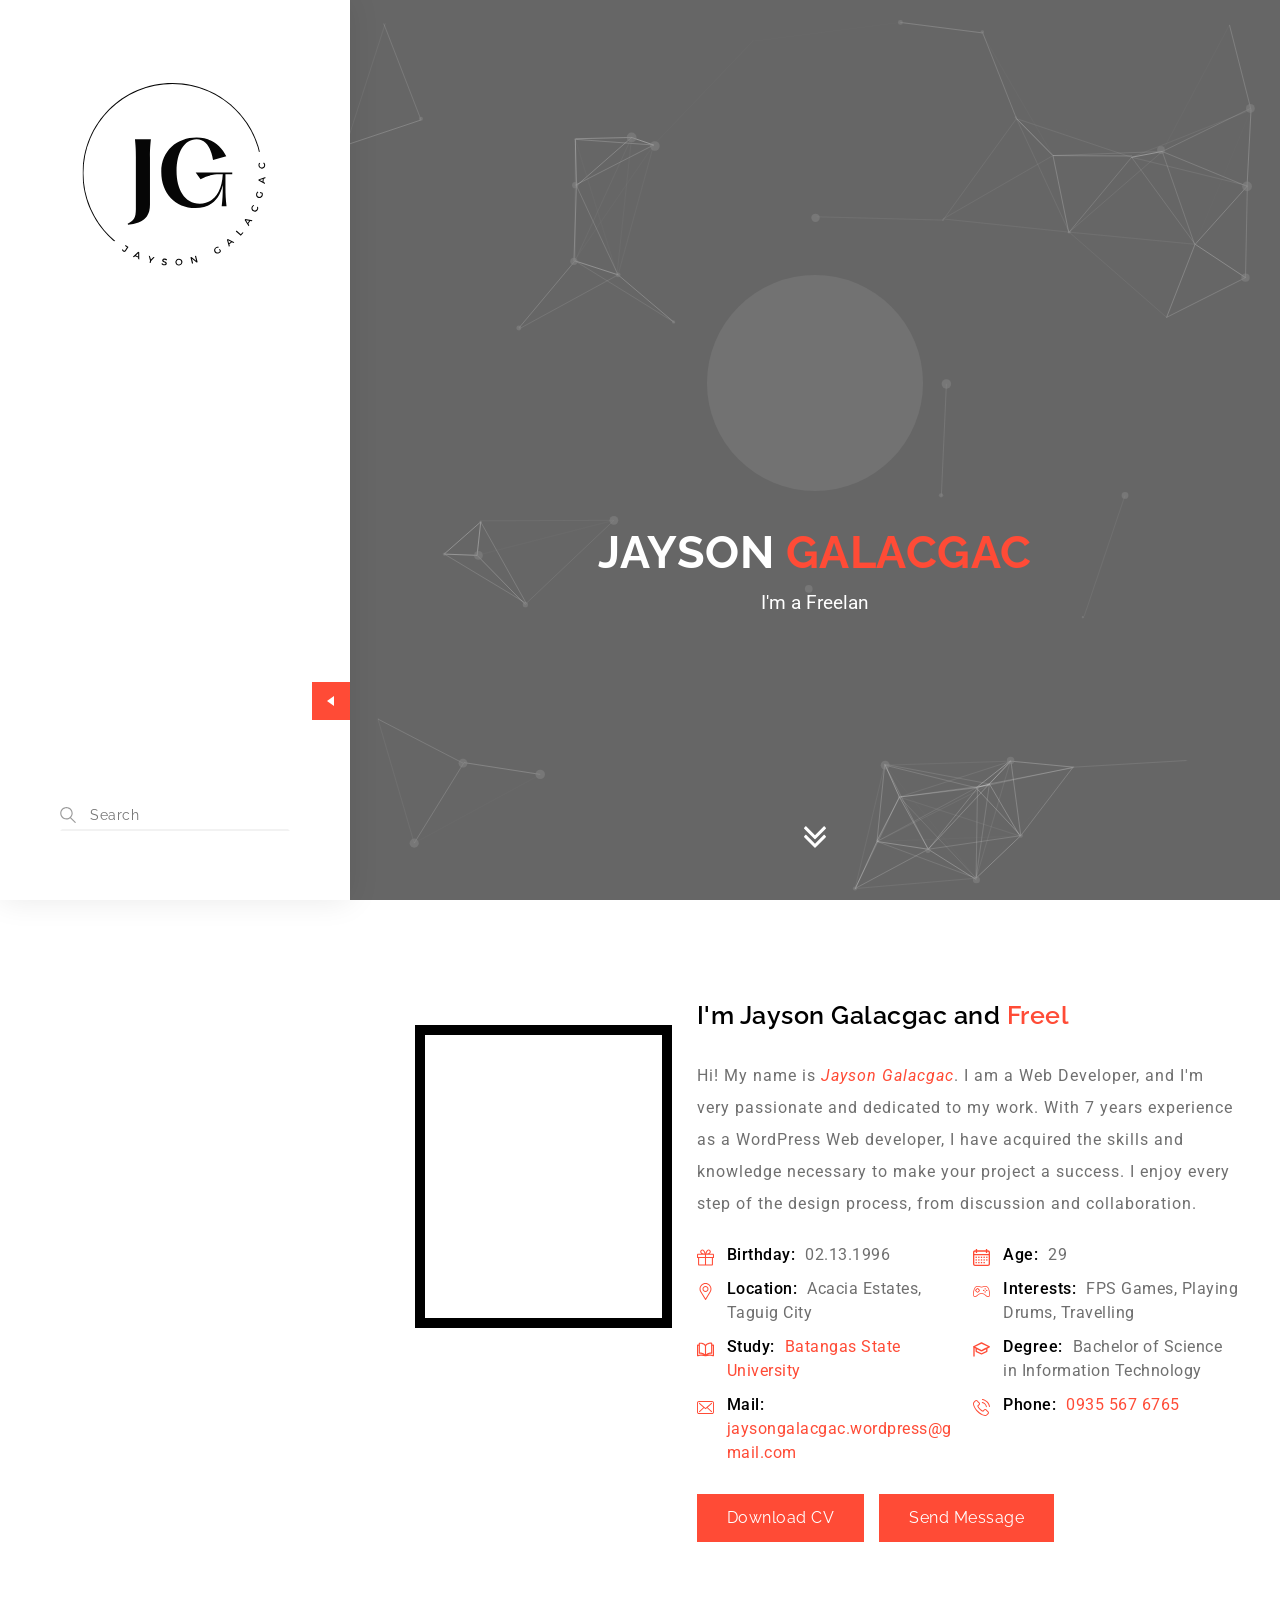
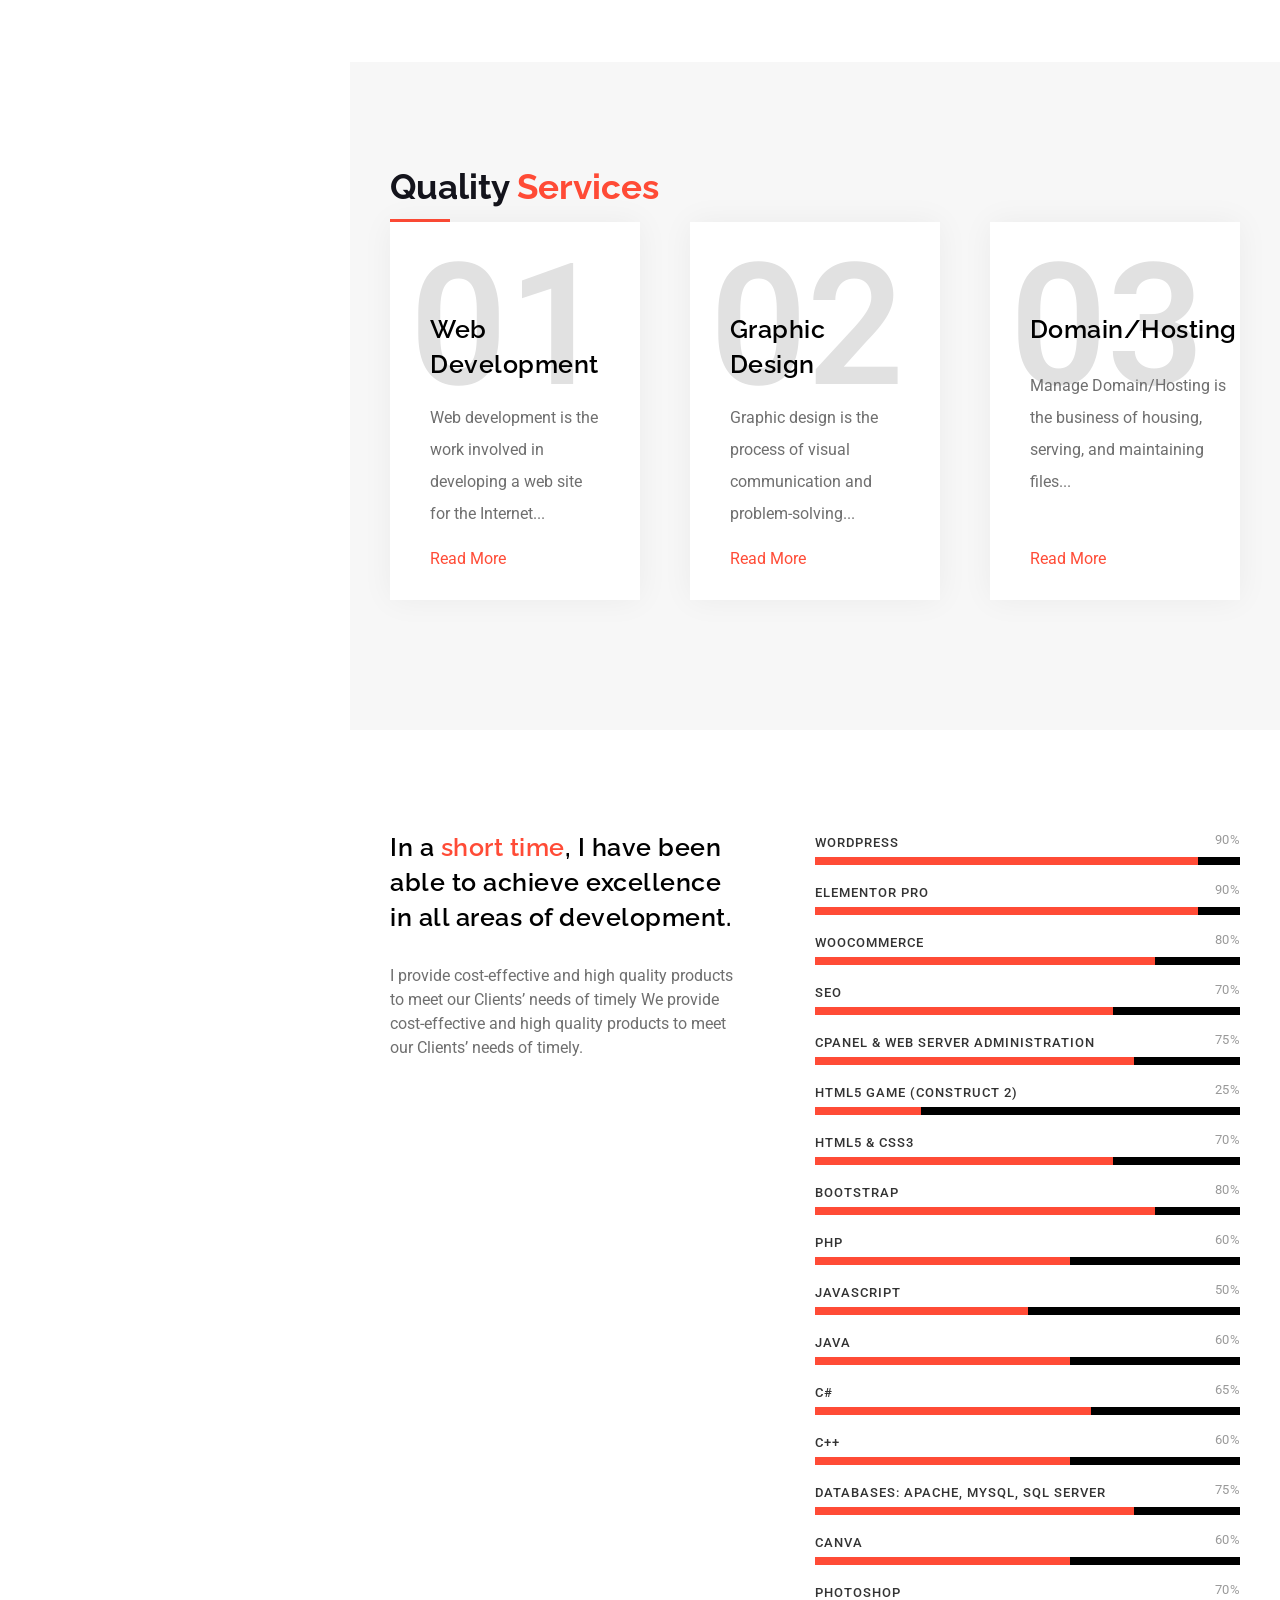
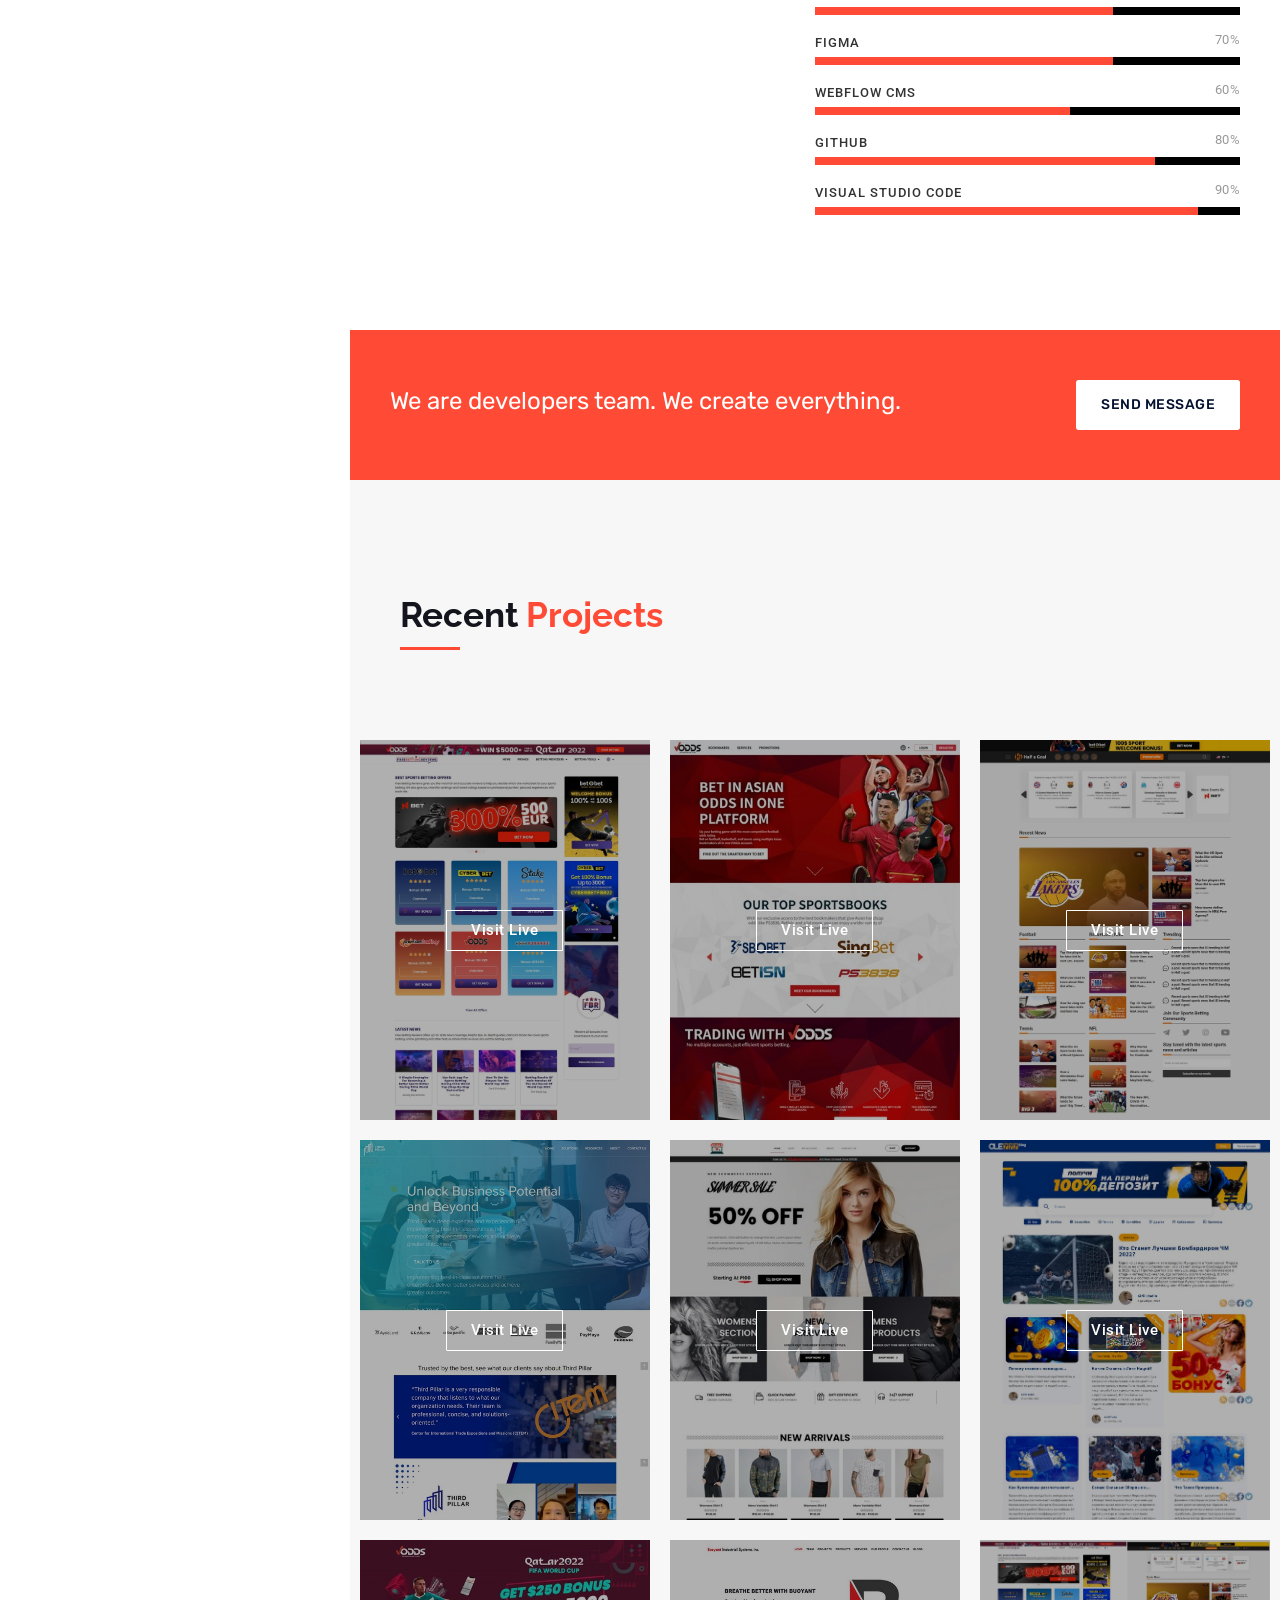
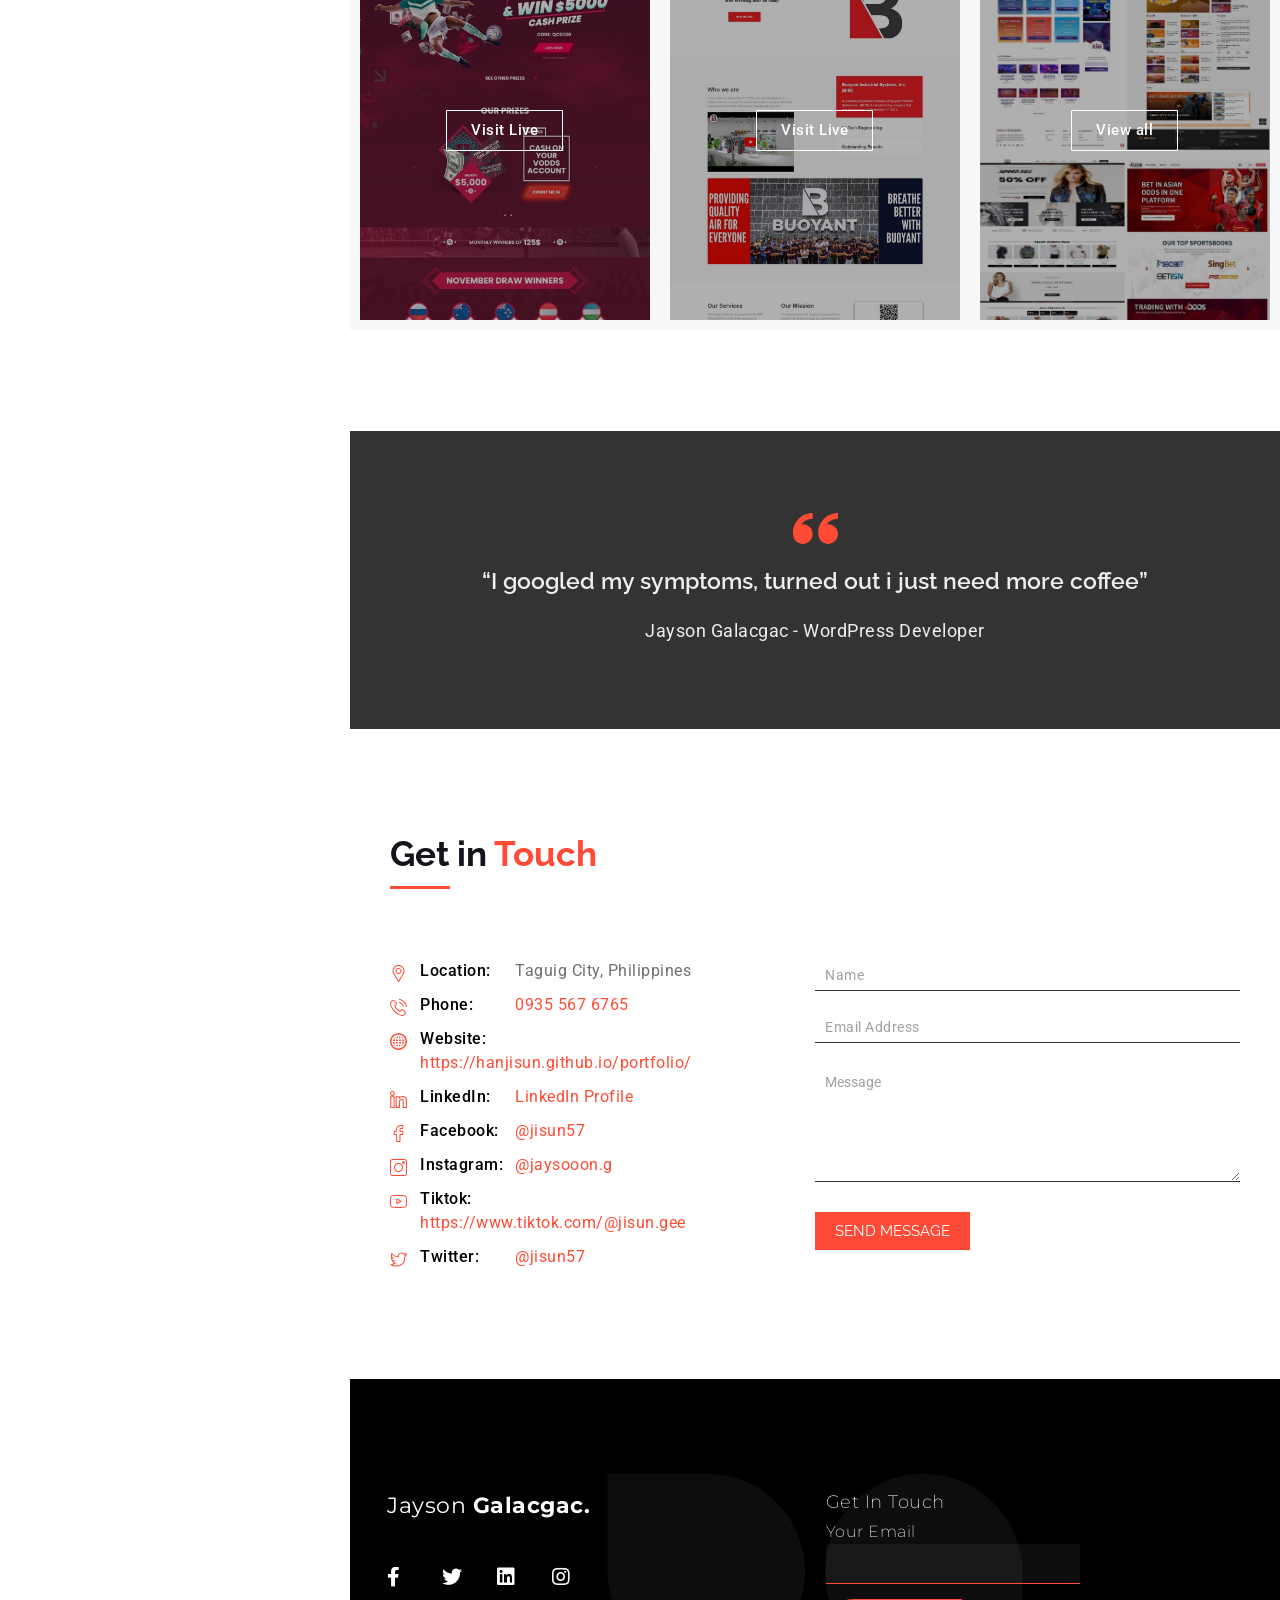
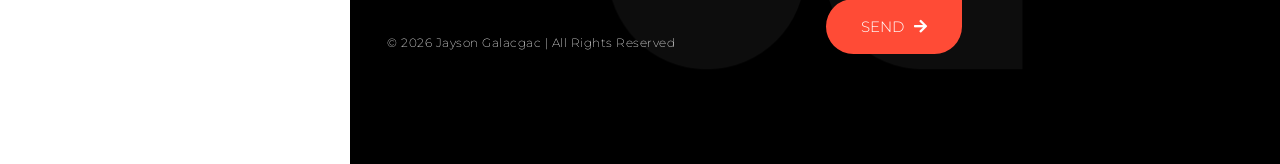
==== commit fa7733e5: "Add files via upload" ====
--- a/index.html
+++ b/index.html
@@ -2,32 +2,32 @@
 window._wpemojiSettings = {"baseUrl":"https:\/\/s.w.org\/images\/core\/emoji\/14.0.0\/72x72\/","ext":".png","svgUrl":"https:\/\/s.w.org\/images\/core\/emoji\/14.0.0\/svg\/","svgExt":".svg","source":{"concatemoji":"http:\/\/portfolio-staging-v2\/wp-includes\/js\/wp-emoji-release.min.js?ver=6.1.1"}};
 /*! This file is auto-generated */
 !function(e,a,t){var n,r,o,i=a.createElement("canvas"),p=i.getContext&&i.getContext("2d");function s(e,t){var a=String.fromCharCode,e=(p.clearRect(0,0,i.width,i.height),p.fillText(a.apply(this,e),0,0),i.toDataURL());return p.clearRect(0,0,i.width,i.height),p.fillText(a.apply(this,t),0,0),e===i.toDataURL()}function c(e){var t=a.createElement("script");t.src=e,t.defer=t.type="text/javascript",a.getElementsByTagName("head")[0].appendChild(t)}for(o=Array("flag","emoji"),t.supports={everything:!0,everythingExceptFlag:!0},r=0;r<o.length;r++)t.supports[o[r]]=function(e){if(p&&p.fillText)switch(p.textBaseline="top",p.font="600 32px Arial",e){case"flag":return s([127987,65039,8205,9895,65039],[127987,65039,8203,9895,65039])?!1:!s([55356,56826,55356,56819],[55356,56826,8203,55356,56819])&&!s([55356,57332,56128,56423,56128,56418,56128,56421,56128,56430,56128,56423,56128,56447],[55356,57332,8203,56128,56423,8203,56128,56418,8203,56128,56421,8203,56128,56430,8203,56128,56423,8203,56128,56447]);case"emoji":return!s([129777,127995,8205,129778,127999],[129777,127995,8203,129778,127999])}return!1}(o[r]),t.supports.everything=t.supports.everything&&t.supports[o[r]],"flag"!==o[r]&&(t.supports.everythingExceptFlag=t.supports.everythingExceptFlag&&t.supports[o[r]]);t.supports.everythingExceptFlag=t.supports.everythingExceptFlag&&!t.supports.flag,t.DOMReady=!1,t.readyCallback=function(){t.DOMReady=!0},t.supports.everything||(n=function(){t.readyCallback()},a.addEventListener?(a.addEventListener("DOMContentLoaded",n,!1),e.addEventListener("load",n,!1)):(e.attachEvent("onload",n),a.attachEvent("onreadystatechange",function(){"complete"===a.readyState&&t.readyCallback()})),(e=t.source||{}).concatemoji?c(e.concatemoji):e.wpemoji&&e.twemoji&&(c(e.twemoji),c(e.wpemoji)))}(window,document,window._wpemojiSettings);
-</script> <style type="text/css"> img.wp-smiley, img.emoji { 	display: inline !important; 	border: none !important; 	box-shadow: none !important; 	height: 1em !important; 	width: 1em !important; 	margin: 0 0.07em !important; 	vertical-align: -0.1em !important; 	background: none !important; 	padding: 0 !important; } </style> 	<link rel='stylesheet' id='formidable-css' href='./css/formidable-css-formidableforms.css' type='text/css' media='all' /> <link rel='stylesheet' id='wp-block-library-css' href='./css/dist-block-library-style.min.css' type='text/css' media='all' /> <link rel='stylesheet' id='classic-theme-styles-css' href='./css/c1m-classic-themes.min.css' type='text/css' media='all' /> <style id='global-styles-inline-css' type='text/css'> body{--wp--preset--color--black: #000000;--wp--preset--color--cyan-bluish-gray: #abb8c3;--wp--preset--color--white: #ffffff;--wp--preset--color--pale-pink: #f78da7;--wp--preset--color--vivid-red: #cf2e2e;--wp--preset--color--luminous-vivid-orange: #ff6900;--wp--preset--color--luminous-vivid-amber: #fcb900;--wp--preset--color--light-green-cyan: #7bdcb5;--wp--preset--color--vivid-green-cyan: #00d084;--wp--preset--color--pale-cyan-blue: #8ed1fc;--wp--preset--color--vivid-cyan-blue: #0693e3;--wp--preset--color--vivid-purple: #9b51e0;--wp--preset--gradient--vivid-cyan-blue-to-vivid-purple: linear-gradient(135deg,rgba(6,147,227,1) 0%,rgb(155,81,224) 100%);--wp--preset--gradient--light-green-cyan-to-vivid-green-cyan: linear-gradient(135deg,rgb(122,220,180) 0%,rgb(0,208,130) 100%);--wp--preset--gradient--luminous-vivid-amber-to-luminous-vivid-orange: linear-gradient(135deg,rgba(252,185,0,1) 0%,rgba(255,105,0,1) 100%);--wp--preset--gradient--luminous-vivid-orange-to-vivid-red: linear-gradient(135deg,rgba(255,105,0,1) 0%,rgb(207,46,46) 100%);--wp--preset--gradient--very-light-gray-to-cyan-bluish-gray: linear-gradient(135deg,rgb(238,238,238) 0%,rgb(169,184,195) 100%);--wp--preset--gradient--cool-to-warm-spectrum: linear-gradient(135deg,rgb(74,234,220) 0%,rgb(151,120,209) 20%,rgb(207,42,186) 40%,rgb(238,44,130) 60%,rgb(251,105,98) 80%,rgb(254,248,76) 100%);--wp--preset--gradient--blush-light-purple: linear-gradient(135deg,rgb(255,206,236) 0%,rgb(152,150,240) 100%);--wp--preset--gradient--blush-bordeaux: linear-gradient(135deg,rgb(254,205,165) 0%,rgb(254,45,45) 50%,rgb(107,0,62) 100%);--wp--preset--gradient--luminous-dusk: linear-gradient(135deg,rgb(255,203,112) 0%,rgb(199,81,192) 50%,rgb(65,88,208) 100%);--wp--preset--gradient--pale-ocean: linear-gradient(135deg,rgb(255,245,203) 0%,rgb(182,227,212) 50%,rgb(51,167,181) 100%);--wp--preset--gradient--electric-grass: linear-gradient(135deg,rgb(202,248,128) 0%,rgb(113,206,126) 100%);--wp--preset--gradient--midnight: linear-gradient(135deg,rgb(2,3,129) 0%,rgb(40,116,252) 100%);--wp--preset--duotone--dark-grayscale: url('#wp-duotone-dark-grayscale');--wp--preset--duotone--grayscale: url('#wp-duotone-grayscale');--wp--preset--duotone--purple-yellow: url('#wp-duotone-purple-yellow');--wp--preset--duotone--blue-red: url('#wp-duotone-blue-red');--wp--preset--duotone--midnight: url('#wp-duotone-midnight');--wp--preset--duotone--magenta-yellow: url('#wp-duotone-magenta-yellow');--wp--preset--duotone--purple-green: url('#wp-duotone-purple-green');--wp--preset--duotone--blue-orange: url('#wp-duotone-blue-orange');--wp--preset--font-size--small: 13px;--wp--preset--font-size--medium: 20px;--wp--preset--font-size--large: 36px;--wp--preset--font-size--x-large: 42px;--wp--preset--spacing--20: 0.44rem;--wp--preset--spacing--30: 0.67rem;--wp--preset--spacing--40: 1rem;--wp--preset--spacing--50: 1.5rem;--wp--preset--spacing--60: 2.25rem;--wp--preset--spacing--70: 3.38rem;--wp--preset--spacing--80: 5.06rem;}:where(.is-layout-flex){gap: 0.5em;}body .is-layout-flow > .alignleft{float: left;margin-inline-start: 0;margin-inline-end: 2em;}body .is-layout-flow > .alignright{float: right;margin-inline-start: 2em;margin-inline-end: 0;}body .is-layout-flow > .aligncenter{margin-left: auto !important;margin-right: auto !important;}body .is-layout-constrained > .alignleft{float: left;margin-inline-start: 0;margin-inline-end: 2em;}body .is-layout-constrained > .alignright{float: right;margin-inline-start: 2em;margin-inline-end: 0;}body .is-layout-constrained > .aligncenter{margin-left: auto !important;margin-right: auto !important;}body .is-layout-constrained > :where(:not(.alignleft):not(.alignright):not(.alignfull)){max-width: var(--wp--style--global--content-size);margin-left: auto !important;margin-right: auto !important;}body .is-layout-constrained > .alignwide{max-width: var(--wp--style--global--wide-size);}body .is-layout-flex{display: flex;}body .is-layout-flex{flex-wrap: wrap;align-items: center;}body .is-layout-flex > *{margin: 0;}:where(.wp-block-columns.is-layout-flex){gap: 2em;}.has-black-color{color: var(--wp--preset--color--black) !important;}.has-cyan-bluish-gray-color{color: var(--wp--preset--color--cyan-bluish-gray) !important;}.has-white-color{color: var(--wp--preset--color--white) !important;}.has-pale-pink-color{color: var(--wp--preset--color--pale-pink) !important;}.has-vivid-red-color{color: var(--wp--preset--color--vivid-red) !important;}.has-luminous-vivid-orange-color{color: var(--wp--preset--color--luminous-vivid-orange) !important;}.has-luminous-vivid-amber-color{color: var(--wp--preset--color--luminous-vivid-amber) !important;}.has-light-green-cyan-color{color: var(--wp--preset--color--light-green-cyan) !important;}.has-vivid-green-cyan-color{color: var(--wp--preset--color--vivid-green-cyan) !important;}.has-pale-cyan-blue-color{color: var(--wp--preset--color--pale-cyan-blue) !important;}.has-vivid-cyan-blue-color{color: var(--wp--preset--color--vivid-cyan-blue) !important;}.has-vivid-purple-color{color: var(--wp--preset--color--vivid-purple) !important;}.has-black-background-color{background-color: var(--wp--preset--color--black) !important;}.has-cyan-bluish-gray-background-color{background-color: var(--wp--preset--color--cyan-bluish-gray) !important;}.has-white-background-color{background-color: var(--wp--preset--color--white) !important;}.has-pale-pink-background-color{background-color: var(--wp--preset--color--pale-pink) !important;}.has-vivid-red-background-color{background-color: var(--wp--preset--color--vivid-red) !important;}.has-luminous-vivid-orange-background-color{background-color: var(--wp--preset--color--luminous-vivid-orange) !important;}.has-luminous-vivid-amber-background-color{background-color: var(--wp--preset--color--luminous-vivid-amber) !important;}.has-light-green-cyan-background-color{background-color: var(--wp--preset--color--light-green-cyan) !important;}.has-vivid-green-cyan-background-color{background-color: var(--wp--preset--color--vivid-green-cyan) !important;}.has-pale-cyan-blue-background-color{background-color: var(--wp--preset--color--pale-cyan-blue) !important;}.has-vivid-cyan-blue-background-color{background-color: var(--wp--preset--color--vivid-cyan-blue) !important;}.has-vivid-purple-background-color{background-color: var(--wp--preset--color--vivid-purple) !important;}.has-black-border-color{border-color: var(--wp--preset--color--black) !important;}.has-cyan-bluish-gray-border-color{border-color: var(--wp--preset--color--cyan-bluish-gray) !important;}.has-white-border-color{border-color: var(--wp--preset--color--white) !important;}.has-pale-pink-border-color{border-color: var(--wp--preset--color--pale-pink) !important;}.has-vivid-red-border-color{border-color: var(--wp--preset--color--vivid-red) !important;}.has-luminous-vivid-orange-border-color{border-color: var(--wp--preset--color--luminous-vivid-orange) !important;}.has-luminous-vivid-amber-border-color{border-color: var(--wp--preset--color--luminous-vivid-amber) !important;}.has-light-green-cyan-border-color{border-color: var(--wp--preset--color--light-green-cyan) !important;}.has-vivid-green-cyan-border-color{border-color: var(--wp--preset--color--vivid-green-cyan) !important;}.has-pale-cyan-blue-border-color{border-color: var(--wp--preset--color--pale-cyan-blue) !important;}.has-vivid-cyan-blue-border-color{border-color: var(--wp--preset--color--vivid-cyan-blue) !important;}.has-vivid-purple-border-color{border-color: var(--wp--preset--color--vivid-purple) !important;}.has-vivid-cyan-blue-to-vivid-purple-gradient-background{background: var(--wp--preset--gradient--vivid-cyan-blue-to-vivid-purple) !important;}.has-light-green-cyan-to-vivid-green-cyan-gradient-background{background: var(--wp--preset--gradient--light-green-cyan-to-vivid-green-cyan) !important;}.has-luminous-vivid-amber-to-luminous-vivid-orange-gradient-background{background: var(--wp--preset--gradient--luminous-vivid-amber-to-luminous-vivid-orange) !important;}.has-luminous-vivid-orange-to-vivid-red-gradient-background{background: var(--wp--preset--gradient--luminous-vivid-orange-to-vivid-red) !important;}.has-very-light-gray-to-cyan-bluish-gray-gradient-background{background: var(--wp--preset--gradient--very-light-gray-to-cyan-bluish-gray) !important;}.has-cool-to-warm-spectrum-gradient-background{background: var(--wp--preset--gradient--cool-to-warm-spectrum) !important;}.has-blush-light-purple-gradient-background{background: var(--wp--preset--gradient--blush-light-purple) !important;}.has-blush-bordeaux-gradient-background{background: var(--wp--preset--gradient--blush-bordeaux) !important;}.has-luminous-dusk-gradient-background{background: var(--wp--preset--gradient--luminous-dusk) !important;}.has-pale-ocean-gradient-background{background: var(--wp--preset--gradient--pale-ocean) !important;}.has-electric-grass-gradient-background{background: var(--wp--preset--gradient--electric-grass) !important;}.has-midnight-gradient-background{background: var(--wp--preset--gradient--midnight) !important;}.has-small-font-size{font-size: var(--wp--preset--font-size--small) !important;}.has-medium-font-size{font-size: var(--wp--preset--font-size--medium) !important;}.has-large-font-size{font-size: var(--wp--preset--font-size--large) !important;}.has-x-large-font-size{font-size: var(--wp--preset--font-size--x-large) !important;} .wp-block-navigation a:where(:not(.wp-element-button)){color: inherit;} :where(.wp-block-columns.is-layout-flex){gap: 2em;} .wp-block-pullquote{font-size: 1.5em;line-height: 1.6;} </style> <link rel='stylesheet' id='arlo_fn_googlefonts-css' href='http://fonts.googleapis.com/css?family=Montserrat%3A400%2C400italic%2C500%2C500italic%2C600%2C600italic%2C700%2C700italic%7CLora%3A400%2C400italic%2C500%2C500italic%2C600%2C600italic%2C700%2C700italic%7CRaleway%3A400%2C400italic%2C500%2C500italic%2C600%2C600italic%2C700%2C700italic%7CMontserrat%3A400%2C400italic%2C500%2C500italic%2C600%2C600italic%2C700%2C700italic%7CRaleway%3A400%2C400italic%2C500%2C500italic%2C600%2C600italic%2C700%2C700italic%7CRoboto%3A400%2C400italic%2C500%2C500italic%2C600%2C600italic%2C700%2C700italic&#038;subset=latin%2Ccyrillic%2Cgreek%2Cvietnamese&#038;ver=6.1.1' type='text/css' media='all' /> <link rel='stylesheet' id='elementor-icons-css' href='./css/elementor-assets-lib-eicons-css-elementor-icons.min.css' type='text/css' media='all' /> <link rel='stylesheet' id='elementor-frontend-css' href='./css/elementor-assets-css-frontend-lite.min.css' type='text/css' media='all' /> <link rel='stylesheet' id='elementor-post-6-css' href='./css/elementor-css-post-6.css' type='text/css' media='all' /> <link rel='stylesheet' id='twenty-twenty-css' href='./css/arlo-core-shortcode-assets-css-twenty-twenty.css' type='text/css' media='all' /> <link rel='stylesheet' id='fullpage-css' href='./css/arlo-core-shortcode-assets-css-fullpage.css' type='text/css' media='all' /> <link rel='stylesheet' id='swiper-css' href='./css/arlo-core-shortcode-assets-css-swiper.css' type='text/css' media='all' /> <link rel='stylesheet' id='owl-theme-default-css' href='./css/arlo-core-shortcode-assets-css-owl-theme-default.css' type='text/css' media='all' /> <link rel='stylesheet' id='owl-carousel-css' href='./css/arlo-core-shortcode-assets-css-owl-carousel.css' type='text/css' media='all' /> <link rel='stylesheet' id='magnific-popup-css' href='./css/arlo-core-shortcode-assets-css-magnific-popup.css' type='text/css' media='all' /> <link rel='stylesheet' id='frel_fontello-css' href='./css/arlo-core-shortcode-assets-css-fontello.css' type='text/css' media='all' /> <link rel='stylesheet' id='frel_arlo_style-css' href='./css/arlo-core-shortcode-assets-css-style-arlo.css' type='text/css' media='all' /> <link rel='stylesheet' id='frel_arlo_style_rtl-css' href='./css/arlo-core-shortcode-assets-css-style-rtl.css' type='text/css' media='all' /> <link rel='stylesheet' id='frel_style-css' href='./css/arlo-core-shortcode-assets-css-style.css' type='text/css' media='all' /> <link rel='stylesheet' id='elementor-pro-css' href='./css/elementor-pro-assets-css-frontend-lite.min.css' type='text/css' media='all' /> <link rel='stylesheet' id='elementor-global-css' href='./css/elementor-css-global.css' type='text/css' media='all' /> <link rel='stylesheet' id='elementor-post-699-css' href='./css/elementor-css-post-699.css' type='text/css' media='all' /> <link rel='stylesheet' id='eael-general-css' href='./css/essential-addons-for-elementor-lite-assets-front-end-css-view-general.min.css' type='text/css' media='all' /> <link rel='stylesheet' id='arlo-fn-font-url-css' href='https://fonts.googleapis.com/css?family=Open+Sans%3A300%2C300i%2C400%2C400i%2C600%2C600i%2C800%2C800i%7CRubik%3A300%2C300i%2C400%2C400i%2C600%2C600i%2C800%2C800i%7CMuli%3A300%2C300i%2C400%2C400i%2C600%2C600i%2C800%2C800i%7CMontserrat%3A300%2C300i%2C400%2C400i%2C600%2C600i%2C800%2C800i%7CLora%3A300%2C300i%2C400%2C400i%2C600%2C600i%2C800%2C800i%7CPoppins%3A300%2C300i%2C400%2C400i%2C600%2C600i%2C800%2C800i%7COswald%3A300%2C300i%2C400%2C400i%2C600%2C600i%2C800%2C800i%7CHeebo%3A100%2C200%2C300%2C400%2C500%2C700%2C800%2C900&#038;subset=latin%2Clatin-ext' type='text/css' media='all' /> <link rel='stylesheet' id='arlo-fn-base-css' href='./css/arlo-framework-css-base.css' type='text/css' media='all' /> <link rel='stylesheet' id='arlo-fn-skeleton-css' href='./css/arlo-framework-css-skeleton.css' type='text/css' media='all' /> <link rel='stylesheet' id='fontello-css' href='./css/arlo-framework-css-fontello.css' type='text/css' media='all' /> <link rel='stylesheet' id='justified-css' href='./css/arlo-framework-css-justified.css' type='text/css' media='all' /> <link rel='stylesheet' id='select2-css' href='./css/arlo-framework-css-select2.css' type='text/css' media='all' /> <link rel='stylesheet' id='lightgallery-css' href='./css/arlo-framework-css-lightgallery.css' type='text/css' media='all' /> <link rel='stylesheet' id='arlo-fn-woocommerce-css' href='./css/arlo-config-config-woo-woocommerce.css' type='text/css' media='all' /> <link rel='stylesheet' id='arlo-fn-rtl-stylesheet-css' href='./css/arlo-framework-css-rtl.style.css' type='text/css' media='all' /> <link rel='stylesheet' id='arlo-fn-navigation-css' href='./css/arlo-framework-css-navigation.css' type='text/css' media='all' /> <link rel='stylesheet' id='arlo-fn-hamburger-css' href='./css/arlo-framework-css-hamburger.css' type='text/css' media='all' /> <link rel='stylesheet' id='arlo-fn-theme-style-css' href='./css/arlo-framework-css-theme-style.css' type='text/css' media='all' /> <link rel='stylesheet' id='arlo-fn-stylesheet-css' href='./css/arlo-style.css' type='text/css' media='all' /> <link rel="preload" as="style" href="https://fonts.googleapis.com/css?family=Poppins:400%7CRoboto:500,400%7CRaleway:500,400%7CMontserrat:400%7CLora:400&#038;display=swap&#038;ver=1669209103" /><link rel="stylesheet" href="https://fonts.googleapis.com/css?family=Poppins:400%7CRoboto:500,400%7CRaleway:500,400%7CMontserrat:400%7CLora:400&#038;display=swap&#038;ver=1669209103" media="print" onload="this.media='all'"><noscript><link rel="stylesheet" href="https://fonts.googleapis.com/css?family=Poppins:400%7CRoboto:500,400%7CRaleway:500,400%7CMontserrat:400%7CLora:400&#038;display=swap&#038;ver=1669209103" /></noscript><link rel='stylesheet' id='arlo_fn_inline-css' href='./css/arlo-framework-css-inline.css' type='text/css' media='all' /> <style id='arlo_fn_inline-inline-css' type='text/css'>   		  		#arlo_fn_fixedsub ul a,  		ul.nav__hor > li > a,  		.arlo_fn_header .menu_nav ul.vert_nav li > a{  			font-family:'Raleway', Rubik, Arial, Helvetica, sans-serif;   			font-size:16px;    			font-weight:500;    		}  		  		.arlo_fn_mobilemenu_wrap .vert_menu_list a{  			font-family:'Montserrat', Montserrat, Arial, Helvetica, sans-serif;   			font-size:18px;    			font-weight:400;    		}  		  		.fn_cs_counter_with_rating .rating_holder h3.rating_text{  			font-family:'Roboto', Roboto, Arial, Helvetica, sans-serif;  		}  		body{  			font-family:'Roboto', Roboto, Arial, Helvetica, sans-serif;   			font-size:16px;    			font-weight:400;    		}  		  		.woocommerce .quantity .qty, .uneditable-input, input[type=number], input[type=email], input[type=url], input[type=search], input[type=tel], input[type=color], input[type=text], input[type=password], input[type=datetime], input[type=datetime-local], input[type=date], input[type=month], input[type=time], input[type=week], input, button, select, textarea{  			font-family: 'Raleway', Roboto, Arial, Helvetica, sans-serif;   			font-size:14px;   			font-weight:400;  		}  		  		  		h1,h2,h3,h4,h5,h6{  			font-family: 'Raleway', Rubik, Arial, Helvetica, sans-serif;  			font-weight:400;  		}  		  		.arlo_fn_header .toll_free .tf_in p,  		.arlo_fn_mobilemenu_wrap .m_toll_free .tf_in p,  		.fn_cs_services_classic span.more_details a,  		.fn_cs_about_with_rating .badge_left .year,  		.fn_cs_about_with_rating .badge_left .text,  		.fn_cs_about_with_rating .bottom_section p,  		.fn_cs_project_sticky_full .left_part a,  		.fn_cs_project_sticky_full .right_part .title_holder p a,  		.service_list_as_function li a,  		ul.arlo_fn_service_list_default .read_more a,  		input[type=button],  		input[type=submit],  		button,  		.fn_cs_introduce .badge_holder span,  		.wid-title span,  		.arlo_fn_widget_estimate .bfwe_inner a,  		.fn_cs_main_slider_with_content .control_panel .swiper_pagination > span,  		.fn_cs_button a,  		.fn_cs_principles .right_part .number_holder,  		.fn_cs_project_sticky_modern .left_part a,  		.fn_cs_project_sticky_modern .right_part .title_holder p a{  			font-family: 'Raleway', Rubik, Arial, Helvetica, sans-serif;  		}  		blockquote{  			font-family: 'Lora', Lora, Arial, Helvetica, sans-serif;   			font-size:16px;   			font-weight:400;  		}  		  		.fn_cs_counter_with_rating .rating_holder h3.rating_number,  		.arlo_fn_widget_brochure .text,  		ul.arlo_fn_archive_list .read_more a,  		.arlo_fn_portfolio_category_filter ul a,  		ul.ajax_pagination a,  		ul.arlo_fn_portfolio_list .title_holder p,  		a.arlo_fn_totop .text,  		.arlo_fn_searchpagelist_item a.read_more,  		.service_single .other_services .read_more a{  			font-family: 'Montserrat', Montserrat, Arial, Helvetica, sans-serif;  		}  		  		  			.arlo_fn_footer .widget_oih_opt_in_widget button:hover{background-color: #316397 !important;}  			table a,  			blockquote a,  			.arlo_fn_blog_single .fn-format-link a:hover,  			.arlo_fn_comment a.comment-reply-link,  			.arlo_fn_portfolio_details .info_list p,  			.arlo_fn_portfolio_details .info_list span a:hover,  			.arlo_fn_portfolio_details .video_holder .play_text,  			ul.arlo_fn_service_list .title_holder h3 a:hover,  			.arlo_fn_helpful_fixed .address_list p a,  			.arlo_fn_sidebar .widget_businesshours .fn_days .hours,  			a.woocommerce-privacy-policy-link:hover,  			code a, pre a{color: #316397;}  			  			  			  			.woocommerce #respond input#submit,  			.woocommerce a.button,  			.woocommerce button.button,  			.woocommerce input.button,  			.woocommerce #respond input#submit.alt,  			.woocommerce a.button.alt,  			.woocommerce button.button.alt,  			.woocommerce input.button.alt,  			.woocommerce div.product form.cart .button,  			.woocommerce-message a.button.wc-forward,  			input[type=submit]:hover,  			input[type=button]:hover,  			.arlo_fn_pagelinks a,  			ul.arlo_fn_archive_list .read_more a:hover,  			.arlo_fn_portfolio_category_filter > a,  			.arlo_fn_prevnext[data-switch=prev] .prev a:hover,  			.arlo_fn_prevnext[data-switch=next] .next a:hover,  			.service_single .other_services .read_more a:hover,  			ul.ajax_pagination a:not(.inactive):hover,  			.arlo_fn_quick_contact input[type=button]:hover,  			ul.arlo_fn_service_list .item:hover .title_holder .read_more a{background-color: #316397;}  			  			  			  			  			ul.arlo_fn_service_list .item:hover .title_holder{border-color: #316397;}  		  			.arlo_fn_header .header_closer{background-color: #FF4B36;}  		  			.wpcf7-form input[type=submit],  			.fn_cs_useful_information .wpcf7-form input[type=submit],  			input[type=submit],  			input[type=button],  			.woocommerce #respond input#submit:hover,  			.woocommerce a.button:hover,  			.woocommerce button.button:hover,  			.woocommerce input.button:hover,  			.woocommerce #respond input#submit.alt:hover,  			.woocommerce a.button.alt:hover,  			.woocommerce button.button.alt:hover,  			.woocommerce input.button.alt:hover,  			.woocommerce-message a.button.wc-forward:hover,  			.arlo_fn_quick_contact input[type=button],  			ul.arlo_fn_service_list_default .read_more a:hover,  			ul.arlo_fn_archive_list .read_more a,  			.service_single .other_services .read_more a,  			.arlo_fn_comment div.comment-text .comment-reply-link:hover,  			.arlo_fn_widget_estimate .bfwe_inner,  			.arlo_fn_portfolio_category_filter > a,  			ul.arlo_fn_portfolio_list .item:after,  			ul.arlo_fn_portfolio_list .img_holder a:after,  			.arlo_fn_portfolio_single_list .plus:after,  			.arlo_fn_portfolio_single_list .plus:before,  			.arlo_fn_portfolio_justified .j_list .plus:after,  			.arlo_fn_portfolio_justified .j_list .plus:before,  			ul.arlo_fn_portfolio_list .img_holder a:before,  			.arlo_fn_prevnext[data-switch=prev] .prev a,  			.arlo_fn_prevnext[data-switch=next] .next a,  			.arlo_fn_prevnext[data-switch=yes] a,  			.arlo_fn_pagination li span,  			ul.ajax_pagination a,  			.arlo_fn_pagelinks span.number,  			.arlo_fn_pagelinks span.number:hover,  			.woocommerce nav.woocommerce-pagination ul li span.current,  			.woocommerce nav.woocommerce-pagination ul li a:hover,  			.arlo_fn_pagination li a:hover,  			.arlo_fn_cartbox .fn_cartbox_links a:hover,  			a.fn_cartbox_updater:hover,  			.arlo_fn_searchpopup .search_closer.closed .s_btn,  			.arlo_fn_searchpopup .search_closer:hover .s_btn,  			.arlo_fn_cartbox .fn_cartbox_empty a:hover,  			.arlo_fn_search_common .search_item .title_holder .read_holder a span,  			.arlo_fn_search_common .search_item .title_holder .read_holder a span:after,  			.arlo_fn_search_common .search_item .title_holder .read_holder a span:before,  			.arlo_fn_triggermenu .trigger_closer:hover .icon,  			.woocommerce div.product form.cart .button:hover{background-color: #FF4B36;}  			ul.arlo_fn_service_list_default .read_more a:hover:after{  				border-right-color: #FF4B36;  			}  			@media(max-width: 768px){  				.arlo_fn_comment div.comment-text .comment-reply-link:hover{background-color: #FF4B36;}  			}  			  			  			.arlo_fn_sidebar .widget_nav_menu ul li.opened > a,  			.widget_nav_menu ul li a:hover,  			.arlo_fn_cartbox .fn_cartbox_item_title > span a,  			.woocommerce ul.products li.product a:hover .woocommerce-loop-product__title,  			[data-nav-skin='light'] .arlo_fn_header .menu_nav ul.vert_nav li > a:hover,  			[data-nav-skin='dark'] .arlo_fn_header .menu_nav ul.vert_nav li > a:hover,  			[data-nav-skin='light'] .arlo_fn_header .menu_nav ul.vert_nav li.hovered > a,  			[data-nav-skin='light'] .arlo_fn_header .menu_nav ul.vert_nav li.current_page_item > a,  			[data-nav-skin='light'] .arlo_fn_header .menu_nav ul.vert_nav li > a:hover,  			[data-nav-skin='dark'] .arlo_fn_header .menu_nav ul.vert_nav li.hovered > a,  			[data-nav-skin='dark'] .arlo_fn_header .menu_nav ul.vert_nav li > a:hover,  			[data-nav-skin='dark'] .arlo_fn_tagline .social_list ul li a:hover,  			[data-nav-skin='light'] .arlo_fn_tagline .social_list ul li a:hover,  			.arlo_fn_wrapper_all[data-nav-skin='dark'] .arlo_fn_header .menu_nav ul.vert_nav li.hovered > a,  			.arlo_fn_wrapper_all[data-nav-skin='dark'] .arlo_fn_header .menu_nav ul.vert_nav li > a:hover,  			.arlo_fn_wrapper_all[data-nav-skin='dark'] #arlo_fn_fixedsub ul li:hover > a,  			.arlo_fn_wrapper_all[data-nav-skin='dark'] #arlo_fn_fixedsub ul a:hover,  			ul.arlo_fn_postlist .read_holder a,  			ul.arlo_fn_archive_list.blog_archive p.read_holder a,  			#arlo_fn_fixedsub ul li:hover > a,  			#arlo_fn_fixedsub ul a:hover,  			ul.arlo_fn_archive_list h3 a:hover,  			h1 > a:hover,  			h2 > a:hover,  			h3 > a:hover,  			h4 > a:hover,  			h5 > a:hover,  			h6 > a:hover,  			.arlo_fn_footer .bottom_widget .widget_nav_menu ul li a:hover,  			.arlo_fn_comment .logged-in-as,  			.arlo_fn_comment .logged-in-as a:first-child,  			.arlo_fn_comment .logged-in-as a:last-child,  			.arlo_fn_comment_wrapper a,  			.arlo_fn_portfolio_justified .video_holder .play_text span,  			.arlo_fn_portfolio_justified .helpful_part p,  			.arlo_fn_portfolio_justified .helpful_part span a:hover,  			ul.arlo_fn_portfolio_list .item .title_holder p a,  			.arlo_fn_comment a.comment-edit-link,  			.woocommerce div.product .woocommerce-tabs ul.tabs li.active a,  			.woocommerce div.product .woocommerce-tabs ul.tabs li a:hover,  			.tagged_as a:hover,  			.posted_in a:hover,  			.woocommerce-account .woocommerce-MyAccount-navigation .is-active a,  			.woocommerce-account .woocommerce-MyAccount-navigation a:hover,  			.arlo_fn_breadcrumbs a:hover,  			a.woocommerce-privacy-policy-link,  			.arlo_fn_comment div.comment-text p > a,  			.woocommerce-account .woocommerce-MyAccount-content p a,  			.woocommerce-account .woocommerce-MyAccount-navigation a:hover,  			a.woocommerce-review-link,  			.woocommerce p.stars:hover a::before,  			.woocommerce p.stars.selected a:not(.active)::before,  			.woocommerce p.stars.selected a.active::before,  			.woocommerce .star-rating span::before,  			.widget_block a:hover,  			.arlo_fn_error_page .error_box h1,  			.arlo_fn_searchpagelist_item a.read_more,  			.arlo_fn_comment h3.comment-reply-title a,  			ul.arlo_fn_postlist .info_holder p a,  			.posted_in,  			.woocommerce table.shop_table td a,  			.tagged_as,  			.sku_wrapper,  			.woocommerce div.product form.cart .group_table td a,  			.arlo_fn_woo_login_inner p a,  			.arlo_fn_wrapper_all div.wpcf7 input span,  			.arlo_fn_password_protected .message_holder h1,  			.widget_businesshours .fn_days .hours,  			ul.arlo_fn_postlist h3 a:hover,  			ul.arlo_fn_archive_list h3 a:hover,  			.blog_single_title p.t_header a,  			.arlo_fn_comment span.author a:hover,  			.arlo_fn_comment .input-holder span,  			ul.arlo_fn_postlist p.t_header a,  			ul.arlo_fn_archive_list.blog_archive p.t_header a,  			.arlo_fn_portfolio_grid_list .item .title_holder h3 a:hover,  			.arlo_fn_portfolio_block_filter li a.active,  			.arlo_fn_portfolio_block_filter li a:hover,  			.arlo_fn_header .menu_nav ul.vert_nav li.hovered > a,  			.arlo_fn_header .menu_nav ul.vert_nav li > a:hover,  			.arlo_fn_portfolio_grid .item .title_holder h3 a:hover,  			.arlo_fn_search_common .search_item .title_holder .read_holder a,  			.arlo_fn_search_common .search_item .title_holder .heading_holder h3 a:hover,  			blockquote a:hover,table a:hover, code a:hover, pre a:hover{color: #FF4B36;}  			  			.arlo_fn_widget_estimate .helper1,  			.arlo_fn_widget_estimate .helper5,  			blockquote,  			ul.arlo_fn_service_list .item:hover span.roof:after,  			ul.arlo_fn_service_list .item:hover .title_holder .read_more:after{border-left-color: #FF4B36;}  			  			.arlo_fn_widget_estimate .helper2,  			.arlo_fn_widget_estimate .helper6,  			ul.arlo_fn_service_list .item:hover span.roof:before{border-right-color: #FF4B36;}  			  			.index_page.arlo_fn_pagetitle h3:before,  			.arlo_fn_footer .widget_oih_opt_in_widget button{background-color: #FF4B36 !important;}  			  			ul.arlo_fn_postlist .read_holder a:hover,  			.blog_single_title p.t_header a:hover,  			ul.arlo_fn_postlist p.t_header a:hover,  			ul.arlo_fn_archive_list.blog_archive p.t_header a:hover,  			.arlo_fn_cartbox .fn_cartbox_item_title > span a:hover,  			ul.arlo_fn_archive_list.blog_archive p.read_holder a:hover{border-bottom-color: #FF4B36;}  			  			.arlo_fn_widget_subscribers a:hover{  				border-color: #FF4B36;  			}  			.arlo_fn_footer.arlo_business1 .arlo_fn_widget_subscribers input{  				background-color: rgba(255,255,255,.1);      			border: 1px solid rgba(255,255,255,.04);  			}  			.arlo_fn_footer.arlo_business1 .arlo_fn_widget_subscribers a{  				background-color: #FF4B36;  				color: #111 !important;  				border: none;  				line-height: 50px;  			}  			  		  			.comment-reply-title,  			.woocommerce div.product .woocommerce-tabs .panel strong,  			.woocommerce div.product .woocommerce-tabs ul.tabs li a,  			.single_product_related_wrap h2,  			.woocommerce div.product .product_title,  			.woocommerce ul.products li.product .woocommerce-loop-category__title,  			.woocommerce ul.products li.product .woocommerce-loop-product__title,  			.woocommerce ul.products li.product h3,  			h1,h2,h3,h4,h5,h6,h1>a,h2>a,h3>a,h4>a,h5>a,h6>a,  			.wid-title span,  			.arlo_fn_widget_estimate .bfwe_inner a,  			.arlo_fn_pagetitle h3,  			.blog_single_title .title_holder h3,  			.arlo_fn_comment span.author,  			.arlo_fn_comment span.author a,  			.arlo_fn_comment h3.comment-reply-title,  			ul.arlo_fn_postlist .sticky_icon,  			ul.arlo_fn_archive_list h3 a,  			.arlo_fn_portfolio_details .title_holder h3,  			ul.arlo_fn_service_list .title_holder h3 a{color: #000000;}  		  			.arlo_fn_footer .footer_bottom:after{background-color: #000000;opacity: 1;}  			.arlo_fn_footer .top_footer:after{background-color: #000000;opacity: 1;}  		  			.arlo_fn_wrapper_all[data-nav-skin='custom'] #arlo_fn_fixedsub ul,  			.arlo_fn_wrapper_all[data-nav-skin='custom'] .arlo_fn_header{background-color: #224B7A;}  		  			.arlo_fn_wrapper_all[data-nav-skin='custom'] .arlo_fn_tagline .tline_search a,  			.arlo_fn_wrapper_all[data-nav-skin='custom'] .arlo_fn_tagline input[type=text],  			.arlo_fn_wrapper_all[data-nav-skin='custom'] #arlo_fn_fixedsub ul a,  			.arlo_fn_wrapper_all[data-nav-skin='custom'] .arlo_fn_header .menu_nav ul.vert_nav li > a{color: #FFFFFF;}  			.arlo_fn_wrapper_all[data-nav-skin='custom'] .arlo_fn_header .menu_nav ul.vert_nav li > a:after,  			.arlo_fn_wrapper_all[data-nav-skin='custom'] .arlo_fn_header .menu_nav ul.vert_nav li > a:before{  				background-color: rgba(255,255,255,0.3);  			}  			.arlo_fn_wrapper_all[data-nav-skin='custom'] #arlo_fn_fixedsub li.menu-item-has-children > a:after,  			.arlo_fn_wrapper_all[data-nav-skin='custom'] .arlo_fn_header ul.vert_nav li.menu-item-has-children:after{  				border-left-color: rgba(255,255,255,0.3);  			}  			.arlo_fn_wrapper_all[data-nav-skin='custom'] .arlo_fn_tagline input[type=text]{  				border-bottom-color: rgba(255,255,255,0.3);  			}  			.arlo_fn_wrapper_all[data-nav-skin='custom'] .arlo_fn_tagline .tline_search:after{  				background-color: rgba(255,255,255,0.3);  			}  			.arlo_fn_wrapper_all[data-nav-skin='custom'] .arlo_fn_tagline input[type=text]::-webkit-input-placeholder{  				color: #FFFFFF !important;  			}  			.arlo_fn_wrapper_all[data-nav-skin='custom'] .arlo_fn_tagline input[type=text]::-moz-placeholder{  				color: #FFFFFF !important;  			}  			.arlo_fn_wrapper_all[data-nav-skin='custom'] .arlo_fn_tagline input[type=text]:-ms-input-placeholder{  				color: #FFFFFF !important;  			}  			.arlo_fn_wrapper_all[data-nav-skin='custom'] .arlo_fn_tagline input[type=text]:-moz-placeholder{  				color: #FFFFFF !important;  			}  			  		  			.arlo_fn_wrapper_all[data-nav-skin='custom'] #arlo_fn_fixedsub ul a:hover,  			.arlo_fn_wrapper_all[data-nav-skin='custom'] .arlo_fn_header .menu_nav ul.vert_nav li > a:hover{color: #BED2E8;}  		  			.arlo_fn_mobilemenu_wrap .logo_hamb{background-color: #0F0F16;}  		  			.hamburger .hamburger-inner::before,  			.hamburger .hamburger-inner::after,  			.hamburger .hamburger-inner{background-color: #CCCCCC;}  		  			.arlo_fn_mobilemenu_wrap .mobilemenu{background-color: #090909;}  		  			.arlo_fn_mobilemenu_wrap .vert_menu_list a{color: #CCCCCC;}  			.arlo_fn_mobilemenu_wrap .vert_menu_list li.menu-item-has-children > a:after{border-left-color: #CCCCCC;}  		  			.arlo_fn_mobilemenu_wrap .vert_menu_list li.active.menu-item-has-children > a,  			.arlo_fn_mobilemenu_wrap .vert_menu_list a:hover{color: #FFFFFF;}  			.arlo_fn_mobilemenu_wrap .vert_menu_list li.active.menu-item-has-children > a:after,  			.arlo_fn_mobilemenu_wrap .vert_menu_list li.menu-item-has-children > a:hover:after{border-left-color: #FFFFFF;}  		  			.arlo_fn_footer .container{max-width: 1480px;}  		  			.arlo_fn_one_line .container{max-width: 1250px;}  			.arlo_fn_two_lines .container{max-width: 1250px;}  			.arlo_fn_three_lines .container{max-width: 1250px;}  		  			.arlo_fn_project_page .portfolio_content .container{max-width: 1250px;}  			.arlo_fn_project_page .arlo_fn_portfolio_block .container,  			.arlo_fn_project_page .arlo_fn_portfolio_masonry .container,  			.arlo_fn_project_page .arlo_fn_portfolio_grid .container,  			.arlo_fn_project_page .portfolio_list .container,  			.arlo_fn_portfolio_page .arlo_fn_ajax_pagination .container,  			.arlo_fn_project_page .arlo_fn_pagetitle .container{max-width: 1250px;}  		  			.arlo_fn_dev_popup .fn_tooltip{background-color:#D17500;color:#FFFFFF;}  			.arlo_fn_dev_popup .fn_tooltip:after{border-left-color: #D17500;} </style> <link rel='stylesheet' id='google-fonts-1-css' href='https://fonts.googleapis.com/css?family=Roboto%3A100%2C100italic%2C200%2C200italic%2C300%2C300italic%2C400%2C400italic%2C500%2C500italic%2C600%2C600italic%2C700%2C700italic%2C800%2C800italic%2C900%2C900italic%7CRoboto+Slab%3A100%2C100italic%2C200%2C200italic%2C300%2C300italic%2C400%2C400italic%2C500%2C500italic%2C600%2C600italic%2C700%2C700italic%2C800%2C800italic%2C900%2C900italic%7CRubik%3A100%2C100italic%2C200%2C200italic%2C300%2C300italic%2C400%2C400italic%2C500%2C500italic%2C600%2C600italic%2C700%2C700italic%2C800%2C800italic%2C900%2C900italic%7COpen+Sans%3A100%2C100italic%2C200%2C200italic%2C300%2C300italic%2C400%2C400italic%2C500%2C500italic%2C600%2C600italic%2C700%2C700italic%2C800%2C800italic%2C900%2C900italic%7CRaleway%3A100%2C100italic%2C200%2C200italic%2C300%2C300italic%2C400%2C400italic%2C500%2C500italic%2C600%2C600italic%2C700%2C700italic%2C800%2C800italic%2C900%2C900italic%7CMontserrat%3A100%2C100italic%2C200%2C200italic%2C300%2C300italic%2C400%2C400italic%2C500%2C500italic%2C600%2C600italic%2C700%2C700italic%2C800%2C800italic%2C900%2C900italic&#038;display=auto&#038;ver=6.1.1' type='text/css' media='all' /> <link rel='stylesheet' id='elementor-icons-shared-0-css' href='./css/elementor-assets-lib-font-awesome-css-fontawesome.min.css' type='text/css' media='all' /> <link rel='stylesheet' id='elementor-icons-fa-brands-css' href='./css/elementor-assets-lib-font-awesome-css-brands.min.css' type='text/css' media='all' /> <link rel='stylesheet' id='elementor-icons-fa-solid-css' href='./css/elementor-assets-lib-font-awesome-css-solid.min.css' type='text/css' media='all' />         <script>
+</script> <style type="text/css"> img.wp-smiley, img.emoji { 	display: inline !important; 	border: none !important; 	box-shadow: none !important; 	height: 1em !important; 	width: 1em !important; 	margin: 0 0.07em !important; 	vertical-align: -0.1em !important; 	background: none !important; 	padding: 0 !important; } </style> 	<link rel='stylesheet' id='formidable-css' href='./css/formidable-css-formidableforms.css' type='text/css' media='all' /> <link rel='stylesheet' id='wp-block-library-css' href='./css/dist-block-library-style.min.css' type='text/css' media='all' /> <link rel='stylesheet' id='classic-theme-styles-css' href='./css/1gp-classic-themes.min.css' type='text/css' media='all' /> <style id='global-styles-inline-css' type='text/css'> body{--wp--preset--color--black: #000000;--wp--preset--color--cyan-bluish-gray: #abb8c3;--wp--preset--color--white: #ffffff;--wp--preset--color--pale-pink: #f78da7;--wp--preset--color--vivid-red: #cf2e2e;--wp--preset--color--luminous-vivid-orange: #ff6900;--wp--preset--color--luminous-vivid-amber: #fcb900;--wp--preset--color--light-green-cyan: #7bdcb5;--wp--preset--color--vivid-green-cyan: #00d084;--wp--preset--color--pale-cyan-blue: #8ed1fc;--wp--preset--color--vivid-cyan-blue: #0693e3;--wp--preset--color--vivid-purple: #9b51e0;--wp--preset--gradient--vivid-cyan-blue-to-vivid-purple: linear-gradient(135deg,rgba(6,147,227,1) 0%,rgb(155,81,224) 100%);--wp--preset--gradient--light-green-cyan-to-vivid-green-cyan: linear-gradient(135deg,rgb(122,220,180) 0%,rgb(0,208,130) 100%);--wp--preset--gradient--luminous-vivid-amber-to-luminous-vivid-orange: linear-gradient(135deg,rgba(252,185,0,1) 0%,rgba(255,105,0,1) 100%);--wp--preset--gradient--luminous-vivid-orange-to-vivid-red: linear-gradient(135deg,rgba(255,105,0,1) 0%,rgb(207,46,46) 100%);--wp--preset--gradient--very-light-gray-to-cyan-bluish-gray: linear-gradient(135deg,rgb(238,238,238) 0%,rgb(169,184,195) 100%);--wp--preset--gradient--cool-to-warm-spectrum: linear-gradient(135deg,rgb(74,234,220) 0%,rgb(151,120,209) 20%,rgb(207,42,186) 40%,rgb(238,44,130) 60%,rgb(251,105,98) 80%,rgb(254,248,76) 100%);--wp--preset--gradient--blush-light-purple: linear-gradient(135deg,rgb(255,206,236) 0%,rgb(152,150,240) 100%);--wp--preset--gradient--blush-bordeaux: linear-gradient(135deg,rgb(254,205,165) 0%,rgb(254,45,45) 50%,rgb(107,0,62) 100%);--wp--preset--gradient--luminous-dusk: linear-gradient(135deg,rgb(255,203,112) 0%,rgb(199,81,192) 50%,rgb(65,88,208) 100%);--wp--preset--gradient--pale-ocean: linear-gradient(135deg,rgb(255,245,203) 0%,rgb(182,227,212) 50%,rgb(51,167,181) 100%);--wp--preset--gradient--electric-grass: linear-gradient(135deg,rgb(202,248,128) 0%,rgb(113,206,126) 100%);--wp--preset--gradient--midnight: linear-gradient(135deg,rgb(2,3,129) 0%,rgb(40,116,252) 100%);--wp--preset--duotone--dark-grayscale: url('#wp-duotone-dark-grayscale');--wp--preset--duotone--grayscale: url('#wp-duotone-grayscale');--wp--preset--duotone--purple-yellow: url('#wp-duotone-purple-yellow');--wp--preset--duotone--blue-red: url('#wp-duotone-blue-red');--wp--preset--duotone--midnight: url('#wp-duotone-midnight');--wp--preset--duotone--magenta-yellow: url('#wp-duotone-magenta-yellow');--wp--preset--duotone--purple-green: url('#wp-duotone-purple-green');--wp--preset--duotone--blue-orange: url('#wp-duotone-blue-orange');--wp--preset--font-size--small: 13px;--wp--preset--font-size--medium: 20px;--wp--preset--font-size--large: 36px;--wp--preset--font-size--x-large: 42px;--wp--preset--spacing--20: 0.44rem;--wp--preset--spacing--30: 0.67rem;--wp--preset--spacing--40: 1rem;--wp--preset--spacing--50: 1.5rem;--wp--preset--spacing--60: 2.25rem;--wp--preset--spacing--70: 3.38rem;--wp--preset--spacing--80: 5.06rem;}:where(.is-layout-flex){gap: 0.5em;}body .is-layout-flow > .alignleft{float: left;margin-inline-start: 0;margin-inline-end: 2em;}body .is-layout-flow > .alignright{float: right;margin-inline-start: 2em;margin-inline-end: 0;}body .is-layout-flow > .aligncenter{margin-left: auto !important;margin-right: auto !important;}body .is-layout-constrained > .alignleft{float: left;margin-inline-start: 0;margin-inline-end: 2em;}body .is-layout-constrained > .alignright{float: right;margin-inline-start: 2em;margin-inline-end: 0;}body .is-layout-constrained > .aligncenter{margin-left: auto !important;margin-right: auto !important;}body .is-layout-constrained > :where(:not(.alignleft):not(.alignright):not(.alignfull)){max-width: var(--wp--style--global--content-size);margin-left: auto !important;margin-right: auto !important;}body .is-layout-constrained > .alignwide{max-width: var(--wp--style--global--wide-size);}body .is-layout-flex{display: flex;}body .is-layout-flex{flex-wrap: wrap;align-items: center;}body .is-layout-flex > *{margin: 0;}:where(.wp-block-columns.is-layout-flex){gap: 2em;}.has-black-color{color: var(--wp--preset--color--black) !important;}.has-cyan-bluish-gray-color{color: var(--wp--preset--color--cyan-bluish-gray) !important;}.has-white-color{color: var(--wp--preset--color--white) !important;}.has-pale-pink-color{color: var(--wp--preset--color--pale-pink) !important;}.has-vivid-red-color{color: var(--wp--preset--color--vivid-red) !important;}.has-luminous-vivid-orange-color{color: var(--wp--preset--color--luminous-vivid-orange) !important;}.has-luminous-vivid-amber-color{color: var(--wp--preset--color--luminous-vivid-amber) !important;}.has-light-green-cyan-color{color: var(--wp--preset--color--light-green-cyan) !important;}.has-vivid-green-cyan-color{color: var(--wp--preset--color--vivid-green-cyan) !important;}.has-pale-cyan-blue-color{color: var(--wp--preset--color--pale-cyan-blue) !important;}.has-vivid-cyan-blue-color{color: var(--wp--preset--color--vivid-cyan-blue) !important;}.has-vivid-purple-color{color: var(--wp--preset--color--vivid-purple) !important;}.has-black-background-color{background-color: var(--wp--preset--color--black) !important;}.has-cyan-bluish-gray-background-color{background-color: var(--wp--preset--color--cyan-bluish-gray) !important;}.has-white-background-color{background-color: var(--wp--preset--color--white) !important;}.has-pale-pink-background-color{background-color: var(--wp--preset--color--pale-pink) !important;}.has-vivid-red-background-color{background-color: var(--wp--preset--color--vivid-red) !important;}.has-luminous-vivid-orange-background-color{background-color: var(--wp--preset--color--luminous-vivid-orange) !important;}.has-luminous-vivid-amber-background-color{background-color: var(--wp--preset--color--luminous-vivid-amber) !important;}.has-light-green-cyan-background-color{background-color: var(--wp--preset--color--light-green-cyan) !important;}.has-vivid-green-cyan-background-color{background-color: var(--wp--preset--color--vivid-green-cyan) !important;}.has-pale-cyan-blue-background-color{background-color: var(--wp--preset--color--pale-cyan-blue) !important;}.has-vivid-cyan-blue-background-color{background-color: var(--wp--preset--color--vivid-cyan-blue) !important;}.has-vivid-purple-background-color{background-color: var(--wp--preset--color--vivid-purple) !important;}.has-black-border-color{border-color: var(--wp--preset--color--black) !important;}.has-cyan-bluish-gray-border-color{border-color: var(--wp--preset--color--cyan-bluish-gray) !important;}.has-white-border-color{border-color: var(--wp--preset--color--white) !important;}.has-pale-pink-border-color{border-color: var(--wp--preset--color--pale-pink) !important;}.has-vivid-red-border-color{border-color: var(--wp--preset--color--vivid-red) !important;}.has-luminous-vivid-orange-border-color{border-color: var(--wp--preset--color--luminous-vivid-orange) !important;}.has-luminous-vivid-amber-border-color{border-color: var(--wp--preset--color--luminous-vivid-amber) !important;}.has-light-green-cyan-border-color{border-color: var(--wp--preset--color--light-green-cyan) !important;}.has-vivid-green-cyan-border-color{border-color: var(--wp--preset--color--vivid-green-cyan) !important;}.has-pale-cyan-blue-border-color{border-color: var(--wp--preset--color--pale-cyan-blue) !important;}.has-vivid-cyan-blue-border-color{border-color: var(--wp--preset--color--vivid-cyan-blue) !important;}.has-vivid-purple-border-color{border-color: var(--wp--preset--color--vivid-purple) !important;}.has-vivid-cyan-blue-to-vivid-purple-gradient-background{background: var(--wp--preset--gradient--vivid-cyan-blue-to-vivid-purple) !important;}.has-light-green-cyan-to-vivid-green-cyan-gradient-background{background: var(--wp--preset--gradient--light-green-cyan-to-vivid-green-cyan) !important;}.has-luminous-vivid-amber-to-luminous-vivid-orange-gradient-background{background: var(--wp--preset--gradient--luminous-vivid-amber-to-luminous-vivid-orange) !important;}.has-luminous-vivid-orange-to-vivid-red-gradient-background{background: var(--wp--preset--gradient--luminous-vivid-orange-to-vivid-red) !important;}.has-very-light-gray-to-cyan-bluish-gray-gradient-background{background: var(--wp--preset--gradient--very-light-gray-to-cyan-bluish-gray) !important;}.has-cool-to-warm-spectrum-gradient-background{background: var(--wp--preset--gradient--cool-to-warm-spectrum) !important;}.has-blush-light-purple-gradient-background{background: var(--wp--preset--gradient--blush-light-purple) !important;}.has-blush-bordeaux-gradient-background{background: var(--wp--preset--gradient--blush-bordeaux) !important;}.has-luminous-dusk-gradient-background{background: var(--wp--preset--gradient--luminous-dusk) !important;}.has-pale-ocean-gradient-background{background: var(--wp--preset--gradient--pale-ocean) !important;}.has-electric-grass-gradient-background{background: var(--wp--preset--gradient--electric-grass) !important;}.has-midnight-gradient-background{background: var(--wp--preset--gradient--midnight) !important;}.has-small-font-size{font-size: var(--wp--preset--font-size--small) !important;}.has-medium-font-size{font-size: var(--wp--preset--font-size--medium) !important;}.has-large-font-size{font-size: var(--wp--preset--font-size--large) !important;}.has-x-large-font-size{font-size: var(--wp--preset--font-size--x-large) !important;} .wp-block-navigation a:where(:not(.wp-element-button)){color: inherit;} :where(.wp-block-columns.is-layout-flex){gap: 2em;} .wp-block-pullquote{font-size: 1.5em;line-height: 1.6;} </style> <link rel='stylesheet' id='arlo_fn_googlefonts-css' href='http://fonts.googleapis.com/css?family=Montserrat%3A400%2C400italic%2C500%2C500italic%2C600%2C600italic%2C700%2C700italic%7CLora%3A400%2C400italic%2C500%2C500italic%2C600%2C600italic%2C700%2C700italic%7CRaleway%3A400%2C400italic%2C500%2C500italic%2C600%2C600italic%2C700%2C700italic%7CMontserrat%3A400%2C400italic%2C500%2C500italic%2C600%2C600italic%2C700%2C700italic%7CRaleway%3A400%2C400italic%2C500%2C500italic%2C600%2C600italic%2C700%2C700italic%7CRoboto%3A400%2C400italic%2C500%2C500italic%2C600%2C600italic%2C700%2C700italic&#038;subset=latin%2Ccyrillic%2Cgreek%2Cvietnamese&#038;ver=6.1.1' type='text/css' media='all' /> <link rel='stylesheet' id='elementor-icons-css' href='./css/elementor-assets-lib-eicons-css-elementor-icons.min.css' type='text/css' media='all' /> <link rel='stylesheet' id='elementor-frontend-css' href='./css/elementor-assets-css-frontend-lite.min.css' type='text/css' media='all' /> <link rel='stylesheet' id='elementor-post-6-css' href='./css/elementor-css-post-6.css' type='text/css' media='all' /> <link rel='stylesheet' id='twenty-twenty-css' href='./css/arlo-core-shortcode-assets-css-twenty-twenty.css' type='text/css' media='all' /> <link rel='stylesheet' id='fullpage-css' href='./css/arlo-core-shortcode-assets-css-fullpage.css' type='text/css' media='all' /> <link rel='stylesheet' id='swiper-css' href='./css/arlo-core-shortcode-assets-css-swiper.css' type='text/css' media='all' /> <link rel='stylesheet' id='owl-theme-default-css' href='./css/arlo-core-shortcode-assets-css-owl-theme-default.css' type='text/css' media='all' /> <link rel='stylesheet' id='owl-carousel-css' href='./css/arlo-core-shortcode-assets-css-owl-carousel.css' type='text/css' media='all' /> <link rel='stylesheet' id='magnific-popup-css' href='./css/arlo-core-shortcode-assets-css-magnific-popup.css' type='text/css' media='all' /> <link rel='stylesheet' id='frel_fontello-css' href='./css/arlo-core-shortcode-assets-css-fontello.css' type='text/css' media='all' /> <link rel='stylesheet' id='frel_arlo_style-css' href='./css/arlo-core-shortcode-assets-css-style-arlo.css' type='text/css' media='all' /> <link rel='stylesheet' id='frel_arlo_style_rtl-css' href='./css/arlo-core-shortcode-assets-css-style-rtl.css' type='text/css' media='all' /> <link rel='stylesheet' id='frel_style-css' href='./css/arlo-core-shortcode-assets-css-style.css' type='text/css' media='all' /> <link rel='stylesheet' id='elementor-pro-css' href='./css/elementor-pro-assets-css-frontend-lite.min.css' type='text/css' media='all' /> <link rel='stylesheet' id='elementor-global-css' href='./css/elementor-css-global.css' type='text/css' media='all' /> <link rel='stylesheet' id='elementor-post-699-css' href='./css/elementor-css-post-699.css' type='text/css' media='all' /> <link rel='stylesheet' id='eael-general-css' href='./css/essential-addons-for-elementor-lite-assets-front-end-css-view-general.min.css' type='text/css' media='all' /> <link rel='stylesheet' id='arlo-fn-font-url-css' href='https://fonts.googleapis.com/css?family=Open+Sans%3A300%2C300i%2C400%2C400i%2C600%2C600i%2C800%2C800i%7CRubik%3A300%2C300i%2C400%2C400i%2C600%2C600i%2C800%2C800i%7CMuli%3A300%2C300i%2C400%2C400i%2C600%2C600i%2C800%2C800i%7CMontserrat%3A300%2C300i%2C400%2C400i%2C600%2C600i%2C800%2C800i%7CLora%3A300%2C300i%2C400%2C400i%2C600%2C600i%2C800%2C800i%7CPoppins%3A300%2C300i%2C400%2C400i%2C600%2C600i%2C800%2C800i%7COswald%3A300%2C300i%2C400%2C400i%2C600%2C600i%2C800%2C800i%7CHeebo%3A100%2C200%2C300%2C400%2C500%2C700%2C800%2C900&#038;subset=latin%2Clatin-ext' type='text/css' media='all' /> <link rel='stylesheet' id='arlo-fn-base-css' href='./css/arlo-framework-css-base.css' type='text/css' media='all' /> <link rel='stylesheet' id='arlo-fn-skeleton-css' href='./css/arlo-framework-css-skeleton.css' type='text/css' media='all' /> <link rel='stylesheet' id='fontello-css' href='./css/arlo-framework-css-fontello.css' type='text/css' media='all' /> <link rel='stylesheet' id='justified-css' href='./css/arlo-framework-css-justified.css' type='text/css' media='all' /> <link rel='stylesheet' id='select2-css' href='./css/arlo-framework-css-select2.css' type='text/css' media='all' /> <link rel='stylesheet' id='lightgallery-css' href='./css/arlo-framework-css-lightgallery.css' type='text/css' media='all' /> <link rel='stylesheet' id='arlo-fn-woocommerce-css' href='./css/arlo-config-config-woo-woocommerce.css' type='text/css' media='all' /> <link rel='stylesheet' id='arlo-fn-rtl-stylesheet-css' href='./css/arlo-framework-css-rtl.style.css' type='text/css' media='all' /> <link rel='stylesheet' id='arlo-fn-navigation-css' href='./css/arlo-framework-css-navigation.css' type='text/css' media='all' /> <link rel='stylesheet' id='arlo-fn-hamburger-css' href='./css/arlo-framework-css-hamburger.css' type='text/css' media='all' /> <link rel='stylesheet' id='arlo-fn-theme-style-css' href='./css/arlo-framework-css-theme-style.css' type='text/css' media='all' /> <link rel='stylesheet' id='arlo-fn-stylesheet-css' href='./css/arlo-style.css' type='text/css' media='all' /> <link rel="preload" as="style" href="https://fonts.googleapis.com/css?family=Poppins:400%7CRoboto:500,400%7CRaleway:500,400%7CMontserrat:400%7CLora:400&#038;display=swap&#038;ver=1669209103" /><link rel="stylesheet" href="https://fonts.googleapis.com/css?family=Poppins:400%7CRoboto:500,400%7CRaleway:500,400%7CMontserrat:400%7CLora:400&#038;display=swap&#038;ver=1669209103" media="print" onload="this.media='all'"><noscript><link rel="stylesheet" href="https://fonts.googleapis.com/css?family=Poppins:400%7CRoboto:500,400%7CRaleway:500,400%7CMontserrat:400%7CLora:400&#038;display=swap&#038;ver=1669209103" /></noscript><link rel='stylesheet' id='arlo_fn_inline-css' href='./css/arlo-framework-css-inline.css' type='text/css' media='all' /> <style id='arlo_fn_inline-inline-css' type='text/css'>   		  		#arlo_fn_fixedsub ul a,  		ul.nav__hor > li > a,  		.arlo_fn_header .menu_nav ul.vert_nav li > a{  			font-family:'Raleway', Rubik, Arial, Helvetica, sans-serif;   			font-size:16px;    			font-weight:500;    		}  		  		.arlo_fn_mobilemenu_wrap .vert_menu_list a{  			font-family:'Montserrat', Montserrat, Arial, Helvetica, sans-serif;   			font-size:18px;    			font-weight:400;    		}  		  		.fn_cs_counter_with_rating .rating_holder h3.rating_text{  			font-family:'Roboto', Roboto, Arial, Helvetica, sans-serif;  		}  		body{  			font-family:'Roboto', Roboto, Arial, Helvetica, sans-serif;   			font-size:16px;    			font-weight:400;    		}  		  		.woocommerce .quantity .qty, .uneditable-input, input[type=number], input[type=email], input[type=url], input[type=search], input[type=tel], input[type=color], input[type=text], input[type=password], input[type=datetime], input[type=datetime-local], input[type=date], input[type=month], input[type=time], input[type=week], input, button, select, textarea{  			font-family: 'Raleway', Roboto, Arial, Helvetica, sans-serif;   			font-size:14px;   			font-weight:400;  		}  		  		  		h1,h2,h3,h4,h5,h6{  			font-family: 'Raleway', Rubik, Arial, Helvetica, sans-serif;  			font-weight:400;  		}  		  		.arlo_fn_header .toll_free .tf_in p,  		.arlo_fn_mobilemenu_wrap .m_toll_free .tf_in p,  		.fn_cs_services_classic span.more_details a,  		.fn_cs_about_with_rating .badge_left .year,  		.fn_cs_about_with_rating .badge_left .text,  		.fn_cs_about_with_rating .bottom_section p,  		.fn_cs_project_sticky_full .left_part a,  		.fn_cs_project_sticky_full .right_part .title_holder p a,  		.service_list_as_function li a,  		ul.arlo_fn_service_list_default .read_more a,  		input[type=button],  		input[type=submit],  		button,  		.fn_cs_introduce .badge_holder span,  		.wid-title span,  		.arlo_fn_widget_estimate .bfwe_inner a,  		.fn_cs_main_slider_with_content .control_panel .swiper_pagination > span,  		.fn_cs_button a,  		.fn_cs_principles .right_part .number_holder,  		.fn_cs_project_sticky_modern .left_part a,  		.fn_cs_project_sticky_modern .right_part .title_holder p a{  			font-family: 'Raleway', Rubik, Arial, Helvetica, sans-serif;  		}  		blockquote{  			font-family: 'Lora', Lora, Arial, Helvetica, sans-serif;   			font-size:16px;   			font-weight:400;  		}  		  		.fn_cs_counter_with_rating .rating_holder h3.rating_number,  		.arlo_fn_widget_brochure .text,  		ul.arlo_fn_archive_list .read_more a,  		.arlo_fn_portfolio_category_filter ul a,  		ul.ajax_pagination a,  		ul.arlo_fn_portfolio_list .title_holder p,  		a.arlo_fn_totop .text,  		.arlo_fn_searchpagelist_item a.read_more,  		.service_single .other_services .read_more a{  			font-family: 'Montserrat', Montserrat, Arial, Helvetica, sans-serif;  		}  		  		  			.arlo_fn_footer .widget_oih_opt_in_widget button:hover{background-color: #316397 !important;}  			table a,  			blockquote a,  			.arlo_fn_blog_single .fn-format-link a:hover,  			.arlo_fn_comment a.comment-reply-link,  			.arlo_fn_portfolio_details .info_list p,  			.arlo_fn_portfolio_details .info_list span a:hover,  			.arlo_fn_portfolio_details .video_holder .play_text,  			ul.arlo_fn_service_list .title_holder h3 a:hover,  			.arlo_fn_helpful_fixed .address_list p a,  			.arlo_fn_sidebar .widget_businesshours .fn_days .hours,  			a.woocommerce-privacy-policy-link:hover,  			code a, pre a{color: #316397;}  			  			  			  			.woocommerce #respond input#submit,  			.woocommerce a.button,  			.woocommerce button.button,  			.woocommerce input.button,  			.woocommerce #respond input#submit.alt,  			.woocommerce a.button.alt,  			.woocommerce button.button.alt,  			.woocommerce input.button.alt,  			.woocommerce div.product form.cart .button,  			.woocommerce-message a.button.wc-forward,  			input[type=submit]:hover,  			input[type=button]:hover,  			.arlo_fn_pagelinks a,  			ul.arlo_fn_archive_list .read_more a:hover,  			.arlo_fn_portfolio_category_filter > a,  			.arlo_fn_prevnext[data-switch=prev] .prev a:hover,  			.arlo_fn_prevnext[data-switch=next] .next a:hover,  			.service_single .other_services .read_more a:hover,  			ul.ajax_pagination a:not(.inactive):hover,  			.arlo_fn_quick_contact input[type=button]:hover,  			ul.arlo_fn_service_list .item:hover .title_holder .read_more a{background-color: #316397;}  			  			  			  			  			ul.arlo_fn_service_list .item:hover .title_holder{border-color: #316397;}  		  			.arlo_fn_header .header_closer{background-color: #FF4B36;}  		  			.wpcf7-form input[type=submit],  			.fn_cs_useful_information .wpcf7-form input[type=submit],  			input[type=submit],  			input[type=button],  			.woocommerce #respond input#submit:hover,  			.woocommerce a.button:hover,  			.woocommerce button.button:hover,  			.woocommerce input.button:hover,  			.woocommerce #respond input#submit.alt:hover,  			.woocommerce a.button.alt:hover,  			.woocommerce button.button.alt:hover,  			.woocommerce input.button.alt:hover,  			.woocommerce-message a.button.wc-forward:hover,  			.arlo_fn_quick_contact input[type=button],  			ul.arlo_fn_service_list_default .read_more a:hover,  			ul.arlo_fn_archive_list .read_more a,  			.service_single .other_services .read_more a,  			.arlo_fn_comment div.comment-text .comment-reply-link:hover,  			.arlo_fn_widget_estimate .bfwe_inner,  			.arlo_fn_portfolio_category_filter > a,  			ul.arlo_fn_portfolio_list .item:after,  			ul.arlo_fn_portfolio_list .img_holder a:after,  			.arlo_fn_portfolio_single_list .plus:after,  			.arlo_fn_portfolio_single_list .plus:before,  			.arlo_fn_portfolio_justified .j_list .plus:after,  			.arlo_fn_portfolio_justified .j_list .plus:before,  			ul.arlo_fn_portfolio_list .img_holder a:before,  			.arlo_fn_prevnext[data-switch=prev] .prev a,  			.arlo_fn_prevnext[data-switch=next] .next a,  			.arlo_fn_prevnext[data-switch=yes] a,  			.arlo_fn_pagination li span,  			ul.ajax_pagination a,  			.arlo_fn_pagelinks span.number,  			.arlo_fn_pagelinks span.number:hover,  			.woocommerce nav.woocommerce-pagination ul li span.current,  			.woocommerce nav.woocommerce-pagination ul li a:hover,  			.arlo_fn_pagination li a:hover,  			.arlo_fn_cartbox .fn_cartbox_links a:hover,  			a.fn_cartbox_updater:hover,  			.arlo_fn_searchpopup .search_closer.closed .s_btn,  			.arlo_fn_searchpopup .search_closer:hover .s_btn,  			.arlo_fn_cartbox .fn_cartbox_empty a:hover,  			.arlo_fn_search_common .search_item .title_holder .read_holder a span,  			.arlo_fn_search_common .search_item .title_holder .read_holder a span:after,  			.arlo_fn_search_common .search_item .title_holder .read_holder a span:before,  			.arlo_fn_triggermenu .trigger_closer:hover .icon,  			.woocommerce div.product form.cart .button:hover{background-color: #FF4B36;}  			ul.arlo_fn_service_list_default .read_more a:hover:after{  				border-right-color: #FF4B36;  			}  			@media(max-width: 768px){  				.arlo_fn_comment div.comment-text .comment-reply-link:hover{background-color: #FF4B36;}  			}  			  			  			.arlo_fn_sidebar .widget_nav_menu ul li.opened > a,  			.widget_nav_menu ul li a:hover,  			.arlo_fn_cartbox .fn_cartbox_item_title > span a,  			.woocommerce ul.products li.product a:hover .woocommerce-loop-product__title,  			[data-nav-skin='light'] .arlo_fn_header .menu_nav ul.vert_nav li > a:hover,  			[data-nav-skin='dark'] .arlo_fn_header .menu_nav ul.vert_nav li > a:hover,  			[data-nav-skin='light'] .arlo_fn_header .menu_nav ul.vert_nav li.hovered > a,  			[data-nav-skin='light'] .arlo_fn_header .menu_nav ul.vert_nav li.current_page_item > a,  			[data-nav-skin='light'] .arlo_fn_header .menu_nav ul.vert_nav li > a:hover,  			[data-nav-skin='dark'] .arlo_fn_header .menu_nav ul.vert_nav li.hovered > a,  			[data-nav-skin='dark'] .arlo_fn_header .menu_nav ul.vert_nav li > a:hover,  			[data-nav-skin='dark'] .arlo_fn_tagline .social_list ul li a:hover,  			[data-nav-skin='light'] .arlo_fn_tagline .social_list ul li a:hover,  			.arlo_fn_wrapper_all[data-nav-skin='dark'] .arlo_fn_header .menu_nav ul.vert_nav li.hovered > a,  			.arlo_fn_wrapper_all[data-nav-skin='dark'] .arlo_fn_header .menu_nav ul.vert_nav li > a:hover,  			.arlo_fn_wrapper_all[data-nav-skin='dark'] #arlo_fn_fixedsub ul li:hover > a,  			.arlo_fn_wrapper_all[data-nav-skin='dark'] #arlo_fn_fixedsub ul a:hover,  			ul.arlo_fn_postlist .read_holder a,  			ul.arlo_fn_archive_list.blog_archive p.read_holder a,  			#arlo_fn_fixedsub ul li:hover > a,  			#arlo_fn_fixedsub ul a:hover,  			ul.arlo_fn_archive_list h3 a:hover,  			h1 > a:hover,  			h2 > a:hover,  			h3 > a:hover,  			h4 > a:hover,  			h5 > a:hover,  			h6 > a:hover,  			.arlo_fn_footer .bottom_widget .widget_nav_menu ul li a:hover,  			.arlo_fn_comment .logged-in-as,  			.arlo_fn_comment .logged-in-as a:first-child,  			.arlo_fn_comment .logged-in-as a:last-child,  			.arlo_fn_comment_wrapper a,  			.arlo_fn_portfolio_justified .video_holder .play_text span,  			.arlo_fn_portfolio_justified .helpful_part p,  			.arlo_fn_portfolio_justified .helpful_part span a:hover,  			ul.arlo_fn_portfolio_list .item .title_holder p a,  			.arlo_fn_comment a.comment-edit-link,  			.woocommerce div.product .woocommerce-tabs ul.tabs li.active a,  			.woocommerce div.product .woocommerce-tabs ul.tabs li a:hover,  			.tagged_as a:hover,  			.posted_in a:hover,  			.woocommerce-account .woocommerce-MyAccount-navigation .is-active a,  			.woocommerce-account .woocommerce-MyAccount-navigation a:hover,  			.arlo_fn_breadcrumbs a:hover,  			a.woocommerce-privacy-policy-link,  			.arlo_fn_comment div.comment-text p > a,  			.woocommerce-account .woocommerce-MyAccount-content p a,  			.woocommerce-account .woocommerce-MyAccount-navigation a:hover,  			a.woocommerce-review-link,  			.woocommerce p.stars:hover a::before,  			.woocommerce p.stars.selected a:not(.active)::before,  			.woocommerce p.stars.selected a.active::before,  			.woocommerce .star-rating span::before,  			.widget_block a:hover,  			.arlo_fn_error_page .error_box h1,  			.arlo_fn_searchpagelist_item a.read_more,  			.arlo_fn_comment h3.comment-reply-title a,  			ul.arlo_fn_postlist .info_holder p a,  			.posted_in,  			.woocommerce table.shop_table td a,  			.tagged_as,  			.sku_wrapper,  			.woocommerce div.product form.cart .group_table td a,  			.arlo_fn_woo_login_inner p a,  			.arlo_fn_wrapper_all div.wpcf7 input span,  			.arlo_fn_password_protected .message_holder h1,  			.widget_businesshours .fn_days .hours,  			ul.arlo_fn_postlist h3 a:hover,  			ul.arlo_fn_archive_list h3 a:hover,  			.blog_single_title p.t_header a,  			.arlo_fn_comment span.author a:hover,  			.arlo_fn_comment .input-holder span,  			ul.arlo_fn_postlist p.t_header a,  			ul.arlo_fn_archive_list.blog_archive p.t_header a,  			.arlo_fn_portfolio_grid_list .item .title_holder h3 a:hover,  			.arlo_fn_portfolio_block_filter li a.active,  			.arlo_fn_portfolio_block_filter li a:hover,  			.arlo_fn_header .menu_nav ul.vert_nav li.hovered > a,  			.arlo_fn_header .menu_nav ul.vert_nav li > a:hover,  			.arlo_fn_portfolio_grid .item .title_holder h3 a:hover,  			.arlo_fn_search_common .search_item .title_holder .read_holder a,  			.arlo_fn_search_common .search_item .title_holder .heading_holder h3 a:hover,  			blockquote a:hover,table a:hover, code a:hover, pre a:hover{color: #FF4B36;}  			  			.arlo_fn_widget_estimate .helper1,  			.arlo_fn_widget_estimate .helper5,  			blockquote,  			ul.arlo_fn_service_list .item:hover span.roof:after,  			ul.arlo_fn_service_list .item:hover .title_holder .read_more:after{border-left-color: #FF4B36;}  			  			.arlo_fn_widget_estimate .helper2,  			.arlo_fn_widget_estimate .helper6,  			ul.arlo_fn_service_list .item:hover span.roof:before{border-right-color: #FF4B36;}  			  			.index_page.arlo_fn_pagetitle h3:before,  			.arlo_fn_footer .widget_oih_opt_in_widget button{background-color: #FF4B36 !important;}  			  			ul.arlo_fn_postlist .read_holder a:hover,  			.blog_single_title p.t_header a:hover,  			ul.arlo_fn_postlist p.t_header a:hover,  			ul.arlo_fn_archive_list.blog_archive p.t_header a:hover,  			.arlo_fn_cartbox .fn_cartbox_item_title > span a:hover,  			ul.arlo_fn_archive_list.blog_archive p.read_holder a:hover{border-bottom-color: #FF4B36;}  			  			.arlo_fn_widget_subscribers a:hover{  				border-color: #FF4B36;  			}  			.arlo_fn_footer.arlo_business1 .arlo_fn_widget_subscribers input{  				background-color: rgba(255,255,255,.1);      			border: 1px solid rgba(255,255,255,.04);  			}  			.arlo_fn_footer.arlo_business1 .arlo_fn_widget_subscribers a{  				background-color: #FF4B36;  				color: #111 !important;  				border: none;  				line-height: 50px;  			}  			  		  			.comment-reply-title,  			.woocommerce div.product .woocommerce-tabs .panel strong,  			.woocommerce div.product .woocommerce-tabs ul.tabs li a,  			.single_product_related_wrap h2,  			.woocommerce div.product .product_title,  			.woocommerce ul.products li.product .woocommerce-loop-category__title,  			.woocommerce ul.products li.product .woocommerce-loop-product__title,  			.woocommerce ul.products li.product h3,  			h1,h2,h3,h4,h5,h6,h1>a,h2>a,h3>a,h4>a,h5>a,h6>a,  			.wid-title span,  			.arlo_fn_widget_estimate .bfwe_inner a,  			.arlo_fn_pagetitle h3,  			.blog_single_title .title_holder h3,  			.arlo_fn_comment span.author,  			.arlo_fn_comment span.author a,  			.arlo_fn_comment h3.comment-reply-title,  			ul.arlo_fn_postlist .sticky_icon,  			ul.arlo_fn_archive_list h3 a,  			.arlo_fn_portfolio_details .title_holder h3,  			ul.arlo_fn_service_list .title_holder h3 a{color: #000000;}  		  			.arlo_fn_footer .footer_bottom:after{background-color: #000000;opacity: 1;}  			.arlo_fn_footer .top_footer:after{background-color: #000000;opacity: 1;}  		  			.arlo_fn_wrapper_all[data-nav-skin='custom'] #arlo_fn_fixedsub ul,  			.arlo_fn_wrapper_all[data-nav-skin='custom'] .arlo_fn_header{background-color: #224B7A;}  		  			.arlo_fn_wrapper_all[data-nav-skin='custom'] .arlo_fn_tagline .tline_search a,  			.arlo_fn_wrapper_all[data-nav-skin='custom'] .arlo_fn_tagline input[type=text],  			.arlo_fn_wrapper_all[data-nav-skin='custom'] #arlo_fn_fixedsub ul a,  			.arlo_fn_wrapper_all[data-nav-skin='custom'] .arlo_fn_header .menu_nav ul.vert_nav li > a{color: #FFFFFF;}  			.arlo_fn_wrapper_all[data-nav-skin='custom'] .arlo_fn_header .menu_nav ul.vert_nav li > a:after,  			.arlo_fn_wrapper_all[data-nav-skin='custom'] .arlo_fn_header .menu_nav ul.vert_nav li > a:before{  				background-color: rgba(255,255,255,0.3);  			}  			.arlo_fn_wrapper_all[data-nav-skin='custom'] #arlo_fn_fixedsub li.menu-item-has-children > a:after,  			.arlo_fn_wrapper_all[data-nav-skin='custom'] .arlo_fn_header ul.vert_nav li.menu-item-has-children:after{  				border-left-color: rgba(255,255,255,0.3);  			}  			.arlo_fn_wrapper_all[data-nav-skin='custom'] .arlo_fn_tagline input[type=text]{  				border-bottom-color: rgba(255,255,255,0.3);  			}  			.arlo_fn_wrapper_all[data-nav-skin='custom'] .arlo_fn_tagline .tline_search:after{  				background-color: rgba(255,255,255,0.3);  			}  			.arlo_fn_wrapper_all[data-nav-skin='custom'] .arlo_fn_tagline input[type=text]::-webkit-input-placeholder{  				color: #FFFFFF !important;  			}  			.arlo_fn_wrapper_all[data-nav-skin='custom'] .arlo_fn_tagline input[type=text]::-moz-placeholder{  				color: #FFFFFF !important;  			}  			.arlo_fn_wrapper_all[data-nav-skin='custom'] .arlo_fn_tagline input[type=text]:-ms-input-placeholder{  				color: #FFFFFF !important;  			}  			.arlo_fn_wrapper_all[data-nav-skin='custom'] .arlo_fn_tagline input[type=text]:-moz-placeholder{  				color: #FFFFFF !important;  			}  			  		  			.arlo_fn_wrapper_all[data-nav-skin='custom'] #arlo_fn_fixedsub ul a:hover,  			.arlo_fn_wrapper_all[data-nav-skin='custom'] .arlo_fn_header .menu_nav ul.vert_nav li > a:hover{color: #BED2E8;}  		  			.arlo_fn_mobilemenu_wrap .logo_hamb{background-color: #0F0F16;}  		  			.hamburger .hamburger-inner::before,  			.hamburger .hamburger-inner::after,  			.hamburger .hamburger-inner{background-color: #CCCCCC;}  		  			.arlo_fn_mobilemenu_wrap .mobilemenu{background-color: #090909;}  		  			.arlo_fn_mobilemenu_wrap .vert_menu_list a{color: #CCCCCC;}  			.arlo_fn_mobilemenu_wrap .vert_menu_list li.menu-item-has-children > a:after{border-left-color: #CCCCCC;}  		  			.arlo_fn_mobilemenu_wrap .vert_menu_list li.active.menu-item-has-children > a,  			.arlo_fn_mobilemenu_wrap .vert_menu_list a:hover{color: #FFFFFF;}  			.arlo_fn_mobilemenu_wrap .vert_menu_list li.active.menu-item-has-children > a:after,  			.arlo_fn_mobilemenu_wrap .vert_menu_list li.menu-item-has-children > a:hover:after{border-left-color: #FFFFFF;}  		  			.arlo_fn_footer .container{max-width: 1480px;}  		  			.arlo_fn_one_line .container{max-width: 1250px;}  			.arlo_fn_two_lines .container{max-width: 1250px;}  			.arlo_fn_three_lines .container{max-width: 1250px;}  		  			.arlo_fn_project_page .portfolio_content .container{max-width: 1250px;}  			.arlo_fn_project_page .arlo_fn_portfolio_block .container,  			.arlo_fn_project_page .arlo_fn_portfolio_masonry .container,  			.arlo_fn_project_page .arlo_fn_portfolio_grid .container,  			.arlo_fn_project_page .portfolio_list .container,  			.arlo_fn_portfolio_page .arlo_fn_ajax_pagination .container,  			.arlo_fn_project_page .arlo_fn_pagetitle .container{max-width: 1250px;}  		  			.arlo_fn_dev_popup .fn_tooltip{background-color:#D17500;color:#FFFFFF;}  			.arlo_fn_dev_popup .fn_tooltip:after{border-left-color: #D17500;} </style> <link rel='stylesheet' id='google-fonts-1-css' href='https://fonts.googleapis.com/css?family=Roboto%3A100%2C100italic%2C200%2C200italic%2C300%2C300italic%2C400%2C400italic%2C500%2C500italic%2C600%2C600italic%2C700%2C700italic%2C800%2C800italic%2C900%2C900italic%7CRoboto+Slab%3A100%2C100italic%2C200%2C200italic%2C300%2C300italic%2C400%2C400italic%2C500%2C500italic%2C600%2C600italic%2C700%2C700italic%2C800%2C800italic%2C900%2C900italic%7CRubik%3A100%2C100italic%2C200%2C200italic%2C300%2C300italic%2C400%2C400italic%2C500%2C500italic%2C600%2C600italic%2C700%2C700italic%2C800%2C800italic%2C900%2C900italic%7COpen+Sans%3A100%2C100italic%2C200%2C200italic%2C300%2C300italic%2C400%2C400italic%2C500%2C500italic%2C600%2C600italic%2C700%2C700italic%2C800%2C800italic%2C900%2C900italic%7CRaleway%3A100%2C100italic%2C200%2C200italic%2C300%2C300italic%2C400%2C400italic%2C500%2C500italic%2C600%2C600italic%2C700%2C700italic%2C800%2C800italic%2C900%2C900italic%7CMontserrat%3A100%2C100italic%2C200%2C200italic%2C300%2C300italic%2C400%2C400italic%2C500%2C500italic%2C600%2C600italic%2C700%2C700italic%2C800%2C800italic%2C900%2C900italic&#038;display=auto&#038;ver=6.1.1' type='text/css' media='all' /> <link rel='stylesheet' id='elementor-icons-shared-0-css' href='./css/elementor-assets-lib-font-awesome-css-fontawesome.min.css' type='text/css' media='all' /> <link rel='stylesheet' id='elementor-icons-fa-brands-css' href='./css/elementor-assets-lib-font-awesome-css-brands.min.css' type='text/css' media='all' /> <link rel='stylesheet' id='elementor-icons-fa-solid-css' href='./css/elementor-assets-lib-font-awesome-css-solid.min.css' type='text/css' media='all' />         <script>
             /* <![CDATA[ */
             var rcewpp = {
                 "ajax_url":"http://portfolio-staging-v2/wp-admin/admin-ajax.php",
-                "nonce": "0f0ee65557",
+                "nonce": "0ad7047ab4",
                 "home_url": "http://portfolio-staging-v2/",
                 "settings_icon": 'http://portfolio-staging-v2/wp-content/plugins/export-wp-page-to-static-html/admin/images/settings.png',
                 "settings_hover_icon": 'http://portfolio-staging-v2/wp-content/plugins/export-wp-page-to-static-html/admin/images/settings_hover.png'
             };
             /* ]]\> */
-        </script>         <script type='text/javascript' src='./js/jquery-jquery.min.js' id='jquery-core-js'></script> <script type='text/javascript' src='./js/jquery-jquery-migrate.min.js' id='jquery-migrate-js'></script> <script type='text/javascript' src='./js/arlo-framework-js-modernizr.custom.js' id='modernizr-custom-js'></script> <link rel="https://api.w.org/" href="http://portfolio-staging-v2/wp-json/" /><link rel="alternate" type="application/json" href="http://portfolio-staging-v2/wp-json/wp/v2/pages/699" /><link rel="EditURI" type="application/rsd+xml" title="RSD" href="http://portfolio-staging-v2/xmlrpc.php?rsd" /> <link rel="wlwmanifest" type="application/wlwmanifest+xml" href="http://portfolio-staging-v2/wp-includes/wlwmanifest.xml" /> <meta name="generator" content="WordPress 6.1.1" /> <link rel="canonical" href="http://portfolio-staging-v2/" /> <link rel='shortlink' href='http://portfolio-staging-v2/' /> <link rel="alternate" type="application/json+oembed" href="http://portfolio-staging-v2/wp-json/oembed/1.0/embed?url=http%3A%2F%2Fportfolio-staging-v2%2F" /> <link rel="alternate" type="text/xml+oembed" href="http://portfolio-staging-v2/wp-json/oembed/1.0/embed?url=http%3A%2F%2Fportfolio-staging-v2%2F&#038;format=xml" /> <meta name="generator" content="Redux 4.3.14" /><style type="text/css">.recentcomments a{display:inline !important;padding:0 !important;margin:0 !important;}</style><link rel="icon" href="./images/jayson-logo-v2-bg.svg" sizes="32x32" /> <link rel="icon" href="./images/jayson-logo-v2-bg.svg" sizes="192x192" /> <link rel="apple-touch-icon" href="./images/jayson-logo-v2-bg.svg" /> <meta name="msapplication-TileImage" content="http://portfolio-staging-v2/wp-content/uploads/2022/10/jayson-logo-v2-bg.svg" /> 		<style type="text/css" id="wp-custom-css"> 			/* Fixed chatbot float overlap on Up button */ /* @media screen and (min-width: 1023px) { iframe#tidio-chat-iframe {     bottom: 100px !important;     right: 33px !important; } } */		</style> 		<style id="arlo_fn_option-dynamic-css" title="dynamic-css" class="redux-options-output">body.arlo_fn_light__bg{background-color:#FFFFFF;}.arlo_fn_header_sticky{background-color:#FFFFFF;}.arlo_fn_header_sticky .sticky_list:after{background-color:#EEEEEE;}.arlo_fn_header_sticky ul.nav__hor > li > a{color:#333333;}.arlo_fn_header_sticky ul.nav__hor > li.menu-item-has-children > a:after{border-top-color:#333333;}.arlo_fn_header_sticky ul.nav__hor > li.opened > a,.arlo_fn_header_sticky ul.nav__hor > li > a:hover{color:#000000;}.arlo_fn_header_sticky ul.nav__hor > li.menu-item-has-children.opened > a:hover, .arlo_fn_header_sticky ul.nav__hor > li.menu-item-has-children > a:hover:after{border-top-color:#000000;}.arlo_fn_triggermenu{background-color:#080812;}.arlo_fn_triggermenu .fn_menu_description{color:#999999;}.arlo_fn_triggermenu .fn_desc span{color:#FFFFFF;}.arlo_fn_triggermenu ul.nav__ver > li > a .fn_menu_counter{color:#FFFFFF;}.arlo_fn_triggermenu ul.nav__ver > li > a .fn_menu_counter{-webkit-text-fill-color:#FFFFFF;}#arlo_fn_moving_trigger ul{background-color:rgba(255,255,255,0.02);}#arlo_fn_moving_trigger ul a{color:#999999;}.arlo_fn_nav_extra_button1 a{background-color:rgba(0,255,150,0.2);}.arlo_fn_nav_extra_button1 a{color:#FF8A00;}.arlo_fn_nav_extra_button1 a{border-top:1px solid #00ff96;border-bottom:1px solid #00ff96;border-left:1px solid #00ff96;border-right:1px solid #00ff96;}.arlo_fn_nav_extra_button2 a{background-color:rgba(255,138,0,0.2);}.arlo_fn_nav_extra_button2 a{color:#FF8A00;}.arlo_fn_nav_extra_button2 a{border-top:1px solid #ff8a00;border-bottom:1px solid #ff8a00;border-left:1px solid #ff8a00;border-right:1px solid #ff8a00;}a.arlo_fn_totop.arlo_fn_fixed_totop .top{background-color:#FF4B36;}a.arlo_fn_totop.arlo_fn_fixed_totop .top:after{border-bottom-color:#FFFFFF;}</style>  </head>    	  <body class="home page-template page-template-elementor_header_footer page page-id-699 arlo_fn_light__bg elementor-default elementor-template-full-width elementor-kit-6 elementor-page elementor-page-699">      <!-- WRAPPER ALL -->  <div class="arlo_fn_wrapper_all disable"   	data-nav-skin="light"   	data-mobile-autocollapse="disable"   	data-nav-type="sidebar"   	data-submenu-skin="dark"   	>  	  	<!-- get moving submenu if sidebar navigation is selected -->  			<div id="arlo_fn_fixedsub">  			<ul></ul>  		</div>  		  	<div id="arlo_fn_moving_trigger">  		<ul></ul>  	</div>  		  	  	<!-- get preloader if preloader is enabled from Theme Options-->  		  	  	<!-- WRAPPER -->  	<div class="arlo_fn_wrapper">  		  	  				  				<!-- get selected navigation from source file -->  		   <!-- HEADER -->  <div class="arlo_fn_header" data-align="left">  	<div class="header_inner">  		<div class="menu_logo">  			<a href="./index.html">  				<img class="desktop_logo" src="./images/2022-10-jayson-logo-v2-bg.svg" alt="Jayson Galacgac | Welcome!" />  				<img class="desktop_logo_dark" src="./images/2022-10-jayson-logo-v2-bg.svg" alt="Jayson Galacgac | Welcome!" />  				<img class="desktop_logo_custom" src="./images/2022-10-jayson-logo-v2-bg.svg" alt="Jayson Galacgac | Welcome!" />  				<span><span class="span_a"></span><span class="span_b"></span></span>  			</a>  		</div>  		<div class="menu_nav">    			  		</div>  		<div class="header_closer"></div>  		<div class="arlo_fn_tagline">  						<div class="tline_search">  				<form action="http://portfolio-staging-v2/" method="get" >  					<input type="text" placeholder="Search" name="s" autocomplete="off" />  					<input type="submit" class="pe-7s-search" value="" />  					<a href="#" class="right"><img class="arlo_fn_svg" src="./images/arlo-framework-svg-search.svg" alt="svg" /></a>  					<a href="#" class="left"><img class="arlo_fn_svg" src="./images/arlo-framework-svg-search.svg" alt="svg" /></a>  				</form>  			</div>  						  			<style>.arlo_fn_social_list[data-social-type="abbr"] ul li a{color:#333333 !important;}.arlo_fn_social_list[data-social-type="abbr"] ul li a:hover{color:#FF4B36 !important;}.arlo_fn_social_list[data-social-type="icon"] ul li a{border-color:#333333 !important; color:#333333 !important;}.arlo_fn_social_list[data-social-type="icon"] ul li a:hover{border-color:#FF4B36 !important; color:#FF4B36 !important;}.arlo_fn_social_list[data-social-type="icon"][data-social-bg="bg"] ul li a{background-color:#30B893 !important;}.arlo_fn_social_list[data-social-type="icon"][data-social-bg="bg"] ul li a:hover{background-color:#1A2233 !important;}</style>		</div>  	</div>  </div>  <!-- /HEADER -->		  		  		<!-- get trigger menu -->  		<div class="arlo_fn_triggermenu" data-animation="alpha" data-desc-pos="top" data-text-align="left" data-menu-stroke="stroke_color" data-col-align="top" data-row-align="left" data-text-animation="top_bottom"><div class="menu_full"><div class="menu_wrapper" style="max-width:800px;"><div class="menu_in" style="width:600px;"></div></div><div class="trigger_closer"><span class="text">Close</span><span class="icon"></span></div></div></div><style>.arlo_fn_triggermenu ul.nav__ver > li > a{font-family:Poppins;font-size:90px;font-weight:400;line-height:72px;}#arlo_fn_moving_trigger ul a{font-family:Roboto;font-size:16px;font-weight:500;line-height:35px;}.arlo_fn_triggermenu[data-menu-stroke="stroke_color"] ul.nav__ver > li > a .fn_btn span.fn_a1{-webkit-text-stroke-color: #FFFFFF;}.arlo_fn_triggermenu[data-menu-stroke="stroke_color"] ul.nav__ver > li > a .fn_btn span.fn_a2{color: #FFFFFF;}.arlo_fn_triggermenu[data-text-animation="simple"][data-menu-stroke="stroke_color"] ul.nav__ver > li.hovered > a .fn_btn span.fn_a1{-webkit-text-stroke-color: #FFFFFF}.arlo_fn_triggermenu[data-text-animation="simple"][data-menu-stroke="stroke_color"] ul.nav__ver > li:hover > a .fn_btn span.fn_a1{-webkit-text-stroke-color: #FFFFFF}.arlo_fn_triggermenu[data-menu-stroke="stroke_stroke"] ul.nav__ver > li > a .fn_btn span.fn_a2, .arlo_fn_triggermenu[data-menu-stroke="stroke_stroke"] ul.nav__ver > li > a .fn_btn span.fn_a1, .arlo_fn_triggermenu[data-menu-stroke="color_stroke"] ul.nav__ver > li > a .fn_btn span.fn_a2, .arlo_fn_triggermenu[data-menu-stroke="stroke_color"] ul.nav__ver > li > a .fn_btn span.fn_a1{-webkit-text-stroke-width: 1px;}#arlo_fn_moving_trigger ul{width: 240px;}.arlo_fn_triggermenu ul.nav__ver > li > a{text-transform: uppercase;}</style>		  		  		<!-- get mobile menu -->  		     <!-- MOBILE MENU -->  <div class="arlo_fn_mobilemenu_wrap">      	<!-- LOGO & HAMBURGER -->  	<div class="logo_hamb">  		<div class="in">  			<div class="menu_logo">  				<a href="./index.html"><img src="./images/2022-10-jayson-logo-v2-bg.svg" alt="Jayson Galacgac | Welcome!" /></a>  			</div>  			<div class="hamburger hamburger--collapse-r">  				<div class="hamburger-box">  					<div class="hamburger-inner"></div>  				</div>  			</div>  		</div>  	</div>  	<!-- /LOGO & HAMBURGER -->    	<!-- MOBILE DROPDOWN MENU -->  	<div class="mobilemenu" style="display: none">  			</div>  	<!-- /MOBILE DROPDOWN MENU -->    </div>  <!-- /MOBILE MENU -->		  		<!-- get sticky navigation -->  						  		  		<!-- WRAPPER for HEIGHT -->  		<div class="arlo_fn_wfh">		<div data-elementor-type="wp-page" data-elementor-id="699" class="elementor elementor-699"> 									<section data-particle_enable="false" data-particle-mobile-disabled="false" class="elementor-section elementor-top-section elementor-element elementor-element-728bb3ef elementor-section-full_width elementor-section-height-default elementor-section-height-default" data-id="728bb3ef" data-element_type="section" id="arlo-home" data-settings="{&quot;background_background&quot;:&quot;classic&quot;}"> 						<div class="elementor-container elementor-column-gap-default"> 					<div class="elementor-column elementor-col-100 elementor-top-column elementor-element elementor-element-5467c8e5" data-id="5467c8e5" data-element_type="column" data-settings="{&quot;background_background&quot;:&quot;classic&quot;}"> 			<div class="elementor-widget-wrap elementor-element-populated"> 								<div class="elementor-element elementor-element-477fe259 elementor-widget elementor-widget-frel-hero-header-all-in-one" data-id="477fe259" data-element_type="widget" data-widget_type="frel-hero-header-all-in-one.default"> 				<div class="elementor-widget-container"> 			<div class="cons_w_wrapper"><div class="fn_cs_hero_header_exclusive fn_cs_o_particles" data-height="vh"><div class="container"><div class="content_holder"><div class="title_holder"><span class="t_image" style="background-image:url(./images/img/profile.jpg)"></span><h3>Jayson <span>Galacgac</span></h3><p>I'm a <span class="arlo_fn_animation_text" data-items="Freelancer:::Web Developer:::Application Developer"></span></p></div></div></div><div class="bg_holder"><div class="o_img" data-bg-img="./images/img/bg-condo.jpg"></div><div id="particles-js"></div><div class="o_color"></div></div><a class="bounce" href="#arlo-about"><img decoding="async" class="arlo_w_fn_svg" src="./images/arlo-core-shortcode-assets-svg-down-1.svg" alt="svg" /></a></div></div>		</div> 				</div> 				<div class="elementor-element elementor-element-6c118032 elementor-widget elementor-widget-frel-about-text-slider" data-id="6c118032" data-element_type="widget" id="arlo-about" data-widget_type="frel-about-text-slider.default"> 				<div class="elementor-widget-container"> 			<div class="cons_w_wrapper"><div class="fn_cs_about_text_slider new fn_light_mode"><div class="container"><div class="about_text_slider"><div class="left_part"><div class="about_image_wrap parallax" data-relative-input="true">  								<div class="image layer" data-depth="0.7">  									<img decoding="async" src="./images/arlo-core-shortcode-assets-img-thumb-550-560.jpg" alt="" />  									<div class="inner" data-bg-img="./images/img/Drummer.jpg"></div>  								</div>  								<div class="border layer" data-depth="0.5">  									<img decoding="async" src="./images/arlo-core-shortcode-assets-img-thumb-550-560.jpg" alt="" />  									<div class="inner"></div>  								</div>  							</div></div><div class="right_part"><div class="desc_holder"><h3>I'm Jayson Galacgac and <span class="arlo_fn_animation_text" data-items="Freelancer:::Web Developer:::Application Developer"></span></h3><p>Hi! My name is <span>Jayson Galacgac</span>. I am a Web Developer, and I'm very passionate and dedicated to my work. With 3 years experience as a WordPress Web developer, I have acquired the skills and knowledge necessary to make your project a success. I enjoy every step of the design process, from discussion and collaboration.</p></div><div class="info_list"><ul><li><div class="info_item"><span class="icon"><img decoding="async" class="arlo_w_fn_svg" src="./images/arlo-core-shortcode-assets-svg-birthday-1.svg" alt="svg" /></span><label>Birthday:</label><span>02.13.1996</span></div></li><li><div class="info_item"><span class="icon"><img decoding="async" class="arlo_w_fn_svg" src="./images/arlo-core-shortcode-assets-svg-calendar-1.svg" alt="svg" /></span><label>Age:</label><span>26</span></div></li><li><div class="info_item"><span class="icon"><img decoding="async" class="arlo_w_fn_svg" src="./images/arlo-core-shortcode-assets-svg-location-2.svg" alt="svg" /></span><label>Location:</label><span>Comembo, Makati City</span></div></li><li><div class="info_item"><span class="icon"><img decoding="async" class="arlo_w_fn_svg" src="./images/arlo-core-shortcode-assets-svg-hobby-6.svg" alt="svg" /></span><label>Interests:</label><span>FPS Games, Playing Drums, Travelling</span></div></li><li><div class="info_item"><span class="icon"><img decoding="async" class="arlo_w_fn_svg" src="./images/arlo-core-shortcode-assets-svg-study-2.svg" alt="svg" /></span><label>Study:</label><span><a href="#">Batangas State University</a></span></div></li><li><div class="info_item"><span class="icon"><img decoding="async" class="arlo_w_fn_svg" src="./images/arlo-core-shortcode-assets-svg-degree-7.svg" alt="svg" /></span><label>Degree:</label><span>Bachelor of Science in Information Technology</span></div></li><li><div class="info_item"><span class="icon"><img decoding="async" class="arlo_w_fn_svg" src="./images/arlo-core-shortcode-assets-svg-message-1.svg" alt="svg" /></span><label>Mail:</label><span><a href="galacgacjayson@gmail.com">galacgacjayson@gmail.com</a></span></div></li><li><div class="info_item"><span class="icon"><img decoding="async" class="arlo_w_fn_svg" src="./images/arlo-core-shortcode-assets-svg-call-1.svg" alt="svg" /></span><label>Phone:</label><span><a href="tel:+09355676764">0935 567 6764</a></span></div></li></ul></div><div class="btn_list"><ul><li><a href="http://jaysongalacgac.magistechnologiesinc.com/wp-content/uploads/2022/12/Jayson-Galacgac-CV-V2.pdf" download><span>Download CV</span></a></li><li><a href="https://facebook.com/jayzon57" ><span>Send Message</span></a></li></ul></div></div></div></div></div></div>		</div> 				</div> 					</div> 		</div> 							</div> 		</section> 				<section data-particle_enable="false" data-particle-mobile-disabled="false" class="elementor-section elementor-top-section elementor-element elementor-element-41676a32 elementor-section-full_width elementor-section-height-default elementor-section-height-default" data-id="41676a32" data-element_type="section" id="arlo-services" data-settings="{&quot;background_background&quot;:&quot;classic&quot;}"> 						<div class="elementor-container elementor-column-gap-default"> 					<div class="elementor-column elementor-col-100 elementor-top-column elementor-element elementor-element-4a2af46c" data-id="4a2af46c" data-element_type="column"> 			<div class="elementor-widget-wrap elementor-element-populated"> 								<div class="elementor-element elementor-element-94a4f66 elementor-widget elementor-widget-frel-main-title" data-id="94a4f66" data-element_type="widget" data-widget_type="frel-main-title.default"> 				<div class="elementor-widget-container"> 			<div class="cons_w_wrapper"><div class="fn_cs_main_title fn_light_mode"><div class="container"><div class="title_holder"><h3>Quality <span>Services</span></h3></div></div></div></div>		</div> 				</div> 				<div class="elementor-element elementor-element-5e940955 elementor-widget elementor-widget-frel-services-numbered" data-id="5e940955" data-element_type="widget" data-widget_type="frel-services-numbered.default"> 				<div class="elementor-widget-container"> 			<div class="cons_w_wrapper"><div class="fn_cs_services_numbered fn_light_mode"><div class="container"><div class="snumbered_inner"><ul><li><div class="item"><div class="number_holder"><h3>01</h3></div><h3>Web Development</h3><p class="desc_h">Web development is the work involved in developing a web site for the Internet...</p><p class="btn_h"><a href="#">Read More</a></p></div></li><li><div class="item"><div class="number_holder"><h3>02</h3></div><h3>Graphic Design</h3><p class="desc_h">Graphic design is the process of visual communication and problem-solving...</p><p class="btn_h"><a href="#">Read More</a></p></div></li><li><div class="item"><div class="number_holder"><h3>03</h3></div><h3>Domain/Hosting</h3><p class="desc_h"> Manage Domain/Hosting is the business of housing, serving, and maintaining files...</p><p class="btn_h"><a href="#">Read More</a></p></div></li></ul></div></div></div></div>		</div> 				</div> 					</div> 		</div> 							</div> 		</section> 				<section data-particle_enable="false" data-particle-mobile-disabled="false" class="elementor-section elementor-top-section elementor-element elementor-element-4ec9f7ba elementor-section-full_width elementor-section-height-default elementor-section-height-default" data-id="4ec9f7ba" data-element_type="section"> 						<div class="elementor-container elementor-column-gap-default"> 					<div class="elementor-column elementor-col-100 elementor-top-column elementor-element elementor-element-6e003305" data-id="6e003305" data-element_type="column"> 			<div class="elementor-widget-wrap elementor-element-populated"> 								<div class="elementor-element elementor-element-7dd6be2e elementor-widget elementor-widget-frel-progress-bar-with-desc" data-id="7dd6be2e" data-element_type="widget" data-widget_type="frel-progress-bar-with-desc.default"> 				<div class="elementor-widget-container"> 			<div class="cons_w_wrapper"><div class="fn_cs_progress_bar_desc"><div class="container"><div class="pbd_inner"><div class="left_part"><h3>In a <span>short time</span>, I have been able to achieve excellence in all areas of development.</h3><p>I provide cost-effective and high quality products to meet our Clients’ needs of timely We provide cost-effective and high quality products to meet our Clients’ needs of timely.</p></div><div class="right_part"><div class="fn_cs_progress_bar"><div class="fn_cs_progress_wrap fn_light_mode" data-strip="off"><div class="fn_cs_progress" data-value="90"><span><span class="label">WordPress</span><span class="number">90%</span></span><div class="fn_cs_bar_bg"><div class="fn_cs_bar_wrap"><div class="fn_cs_bar"></div></div></div></div></div><div class="fn_cs_progress_wrap fn_light_mode" data-strip="off"><div class="fn_cs_progress" data-value="90"><span><span class="label">Elementor PRO</span><span class="number">90%</span></span><div class="fn_cs_bar_bg"><div class="fn_cs_bar_wrap"><div class="fn_cs_bar"></div></div></div></div></div><div class="fn_cs_progress_wrap fn_light_mode" data-strip="off"><div class="fn_cs_progress" data-value="80"><span><span class="label">WOOCOMMERCE</span><span class="number">80%</span></span><div class="fn_cs_bar_bg"><div class="fn_cs_bar_wrap"><div class="fn_cs_bar"></div></div></div></div></div><div class="fn_cs_progress_wrap fn_light_mode" data-strip="off"><div class="fn_cs_progress" data-value="70"><span><span class="label">SEO</span><span class="number">70%</span></span><div class="fn_cs_bar_bg"><div class="fn_cs_bar_wrap"><div class="fn_cs_bar"></div></div></div></div></div><div class="fn_cs_progress_wrap fn_light_mode" data-strip="off"><div class="fn_cs_progress" data-value="75"><span><span class="label">CPANEL & WEB SERVER ADMINISTRATION</span><span class="number">75%</span></span><div class="fn_cs_bar_bg"><div class="fn_cs_bar_wrap"><div class="fn_cs_bar"></div></div></div></div></div><div class="fn_cs_progress_wrap fn_light_mode" data-strip="off"><div class="fn_cs_progress" data-value="25"><span><span class="label">HTML5 GAME (CONSTRUCT 2)</span><span class="number">25%</span></span><div class="fn_cs_bar_bg"><div class="fn_cs_bar_wrap"><div class="fn_cs_bar"></div></div></div></div></div><div class="fn_cs_progress_wrap fn_light_mode" data-strip="off"><div class="fn_cs_progress" data-value="70"><span><span class="label">HTML5 & CSS3</span><span class="number">70%</span></span><div class="fn_cs_bar_bg"><div class="fn_cs_bar_wrap"><div class="fn_cs_bar"></div></div></div></div></div><div class="fn_cs_progress_wrap fn_light_mode" data-strip="off"><div class="fn_cs_progress" data-value="80"><span><span class="label">Bootstrap</span><span class="number">80%</span></span><div class="fn_cs_bar_bg"><div class="fn_cs_bar_wrap"><div class="fn_cs_bar"></div></div></div></div></div><div class="fn_cs_progress_wrap fn_light_mode" data-strip="off"><div class="fn_cs_progress" data-value="60"><span><span class="label">PHP</span><span class="number">60%</span></span><div class="fn_cs_bar_bg"><div class="fn_cs_bar_wrap"><div class="fn_cs_bar"></div></div></div></div></div><div class="fn_cs_progress_wrap fn_light_mode" data-strip="off"><div class="fn_cs_progress" data-value="50"><span><span class="label">JAVASCRIPT</span><span class="number">50%</span></span><div class="fn_cs_bar_bg"><div class="fn_cs_bar_wrap"><div class="fn_cs_bar"></div></div></div></div></div><div class="fn_cs_progress_wrap fn_light_mode" data-strip="off"><div class="fn_cs_progress" data-value="60"><span><span class="label">JAVA</span><span class="number">60%</span></span><div class="fn_cs_bar_bg"><div class="fn_cs_bar_wrap"><div class="fn_cs_bar"></div></div></div></div></div><div class="fn_cs_progress_wrap fn_light_mode" data-strip="off"><div class="fn_cs_progress" data-value="65"><span><span class="label">C#</span><span class="number">65%</span></span><div class="fn_cs_bar_bg"><div class="fn_cs_bar_wrap"><div class="fn_cs_bar"></div></div></div></div></div><div class="fn_cs_progress_wrap fn_light_mode" data-strip="off"><div class="fn_cs_progress" data-value="60"><span><span class="label">C++</span><span class="number">60%</span></span><div class="fn_cs_bar_bg"><div class="fn_cs_bar_wrap"><div class="fn_cs_bar"></div></div></div></div></div><div class="fn_cs_progress_wrap fn_light_mode" data-strip="off"><div class="fn_cs_progress" data-value="75"><span><span class="label">Databases: Apache, MySQL, SQL Server</span><span class="number">75%</span></span><div class="fn_cs_bar_bg"><div class="fn_cs_bar_wrap"><div class="fn_cs_bar"></div></div></div></div></div><div class="fn_cs_progress_wrap fn_light_mode" data-strip="off"><div class="fn_cs_progress" data-value="60"><span><span class="label">CANVA</span><span class="number">60%</span></span><div class="fn_cs_bar_bg"><div class="fn_cs_bar_wrap"><div class="fn_cs_bar"></div></div></div></div></div><div class="fn_cs_progress_wrap fn_light_mode" data-strip="off"><div class="fn_cs_progress" data-value="70"><span><span class="label">PHOTOSHOP</span><span class="number">70%</span></span><div class="fn_cs_bar_bg"><div class="fn_cs_bar_wrap"><div class="fn_cs_bar"></div></div></div></div></div><div class="fn_cs_progress_wrap fn_light_mode" data-strip="off"><div class="fn_cs_progress" data-value="70"><span><span class="label">FIGMA</span><span class="number">70%</span></span><div class="fn_cs_bar_bg"><div class="fn_cs_bar_wrap"><div class="fn_cs_bar"></div></div></div></div></div><div class="fn_cs_progress_wrap fn_light_mode" data-strip="off"><div class="fn_cs_progress" data-value="60"><span><span class="label">Webflow CMS</span><span class="number">60%</span></span><div class="fn_cs_bar_bg"><div class="fn_cs_bar_wrap"><div class="fn_cs_bar"></div></div></div></div></div><div class="fn_cs_progress_wrap fn_light_mode" data-strip="off"><div class="fn_cs_progress" data-value="80"><span><span class="label">GITHUB</span><span class="number">80%</span></span><div class="fn_cs_bar_bg"><div class="fn_cs_bar_wrap"><div class="fn_cs_bar"></div></div></div></div></div><div class="fn_cs_progress_wrap fn_light_mode" data-strip="off"><div class="fn_cs_progress" data-value="90"><span><span class="label">Visual Studio Code</span><span class="number">90%</span></span><div class="fn_cs_bar_bg"><div class="fn_cs_bar_wrap"><div class="fn_cs_bar"></div></div></div></div></div></div></div></div></div></div></div>		</div> 				</div> 					</div> 		</div> 							</div> 		</section> 				<section data-particle_enable="false" data-particle-mobile-disabled="false" class="elementor-section elementor-top-section elementor-element elementor-element-615730a elementor-section-full_width elementor-section-height-default elementor-section-height-default" data-id="615730a" data-element_type="section"> 						<div class="elementor-container elementor-column-gap-no"> 					<div class="elementor-column elementor-col-100 elementor-top-column elementor-element elementor-element-d096957" data-id="d096957" data-element_type="column"> 			<div class="elementor-widget-wrap elementor-element-populated"> 								<div class="elementor-element elementor-element-44cb5b8 elementor-widget elementor-widget-frel-call-to-action" data-id="44cb5b8" data-element_type="widget" data-widget_type="frel-call-to-action.default"> 				<div class="elementor-widget-container"> 			<div class="cons_w_wrapper"><div class="fn_cs_call_to_action"><div class="container"><div class="cta_holder"><div class="title_holder"><h3>We are developers team. We create everything.</h3><p></p></div><div class="link_holder"><a href="https://www.facebook.com/jayzon57"><span>Send Message</span></a></div></div></div></div></div>		</div> 				</div> 					</div> 		</div> 							</div> 		</section> 				<section data-particle_enable="false" data-particle-mobile-disabled="false" class="elementor-section elementor-top-section elementor-element elementor-element-2b70bf66 elementor-section-boxed elementor-section-height-default elementor-section-height-default" data-id="2b70bf66" data-element_type="section" data-settings="{&quot;background_background&quot;:&quot;classic&quot;}"> 						<div class="elementor-container elementor-column-gap-default"> 					<div class="elementor-column elementor-col-100 elementor-top-column elementor-element elementor-element-5213396b" data-id="5213396b" data-element_type="column"> 			<div class="elementor-widget-wrap elementor-element-populated"> 								<div class="elementor-element elementor-element-7fbf4ef5 elementor-widget elementor-widget-frel-main-title" data-id="7fbf4ef5" data-element_type="widget" data-widget_type="frel-main-title.default"> 				<div class="elementor-widget-container"> 			<div class="cons_w_wrapper"><div class="fn_cs_main_title fn_light_mode"><div class="container"><div class="title_holder"><h3>Recent <span>Projects</span></h3></div></div></div></div>		</div> 				</div> 					</div> 		</div> 							</div> 		</section> 				<section data-particle_enable="false" data-particle-mobile-disabled="false" class="elementor-section elementor-top-section elementor-element elementor-element-28360528 elementor-section-full_width elementor-section-height-default elementor-section-height-default" data-id="28360528" data-element_type="section" data-settings="{&quot;background_background&quot;:&quot;classic&quot;}"> 						<div class="elementor-container elementor-column-gap-no"> 					<div class="elementor-column elementor-col-100 elementor-top-column elementor-element elementor-element-3a983aad" data-id="3a983aad" data-element_type="column"> 			<div class="elementor-widget-wrap elementor-element-populated"> 								<section data-particle_enable="false" data-particle-mobile-disabled="false" class="elementor-section elementor-inner-section elementor-element elementor-element-b78d3ca elementor-section-boxed elementor-section-height-default elementor-section-height-default" data-id="b78d3ca" data-element_type="section"> 						<div class="elementor-container elementor-column-gap-custom"> 					<div class="elementor-column elementor-col-33 elementor-inner-column elementor-element elementor-element-452489d height-container" data-id="452489d" data-element_type="column" data-settings="{&quot;background_background&quot;:&quot;classic&quot;}"> 			<div class="elementor-widget-wrap elementor-element-populated"> 								<div class="elementor-element elementor-element-05e307e elementor-align-justify project-cards elementor-widget elementor-widget-button" data-id="05e307e" data-element_type="widget" data-widget_type="button.default"> 				<div class="elementor-widget-container"> 					<div class="elementor-button-wrapper"> 			<a href="https://freebettingreviews.com/" class="elementor-button-link elementor-button elementor-size-sm" role="button"> 						<span class="elementor-button-content-wrapper"> 						<span class="elementor-button-text">Visit Live</span> 		</span> 					</a> 		</div> 				</div> 				</div> 					</div> 		</div> 				<div class="elementor-column elementor-col-33 elementor-inner-column elementor-element elementor-element-02c5448 height-container" data-id="02c5448" data-element_type="column" data-settings="{&quot;background_background&quot;:&quot;classic&quot;}"> 			<div class="elementor-widget-wrap elementor-element-populated"> 								<div class="elementor-element elementor-element-96b6f72 elementor-align-justify project-cards elementor-widget elementor-widget-button" data-id="96b6f72" data-element_type="widget" data-widget_type="button.default"> 				<div class="elementor-widget-container"> 					<div class="elementor-button-wrapper"> 			<a href="https://vodds.com/" class="elementor-button-link elementor-button elementor-size-sm" role="button"> 						<span class="elementor-button-content-wrapper"> 						<span class="elementor-button-text">Visit Live</span> 		</span> 					</a> 		</div> 				</div> 				</div> 					</div> 		</div> 				<div class="elementor-column elementor-col-33 elementor-inner-column elementor-element elementor-element-d28bd48 height-container" data-id="d28bd48" data-element_type="column" data-settings="{&quot;background_background&quot;:&quot;classic&quot;}"> 			<div class="elementor-widget-wrap elementor-element-populated"> 								<div class="elementor-element elementor-element-26a900c elementor-align-justify project-cards elementor-widget elementor-widget-button" data-id="26a900c" data-element_type="widget" data-widget_type="button.default"> 				<div class="elementor-widget-container"> 					<div class="elementor-button-wrapper"> 			<a href="https://staging-hg.dreamhosters.com/" class="elementor-button-link elementor-button elementor-size-sm" role="button"> 						<span class="elementor-button-content-wrapper"> 						<span class="elementor-button-text">Visit Live</span> 		</span> 					</a> 		</div> 				</div> 				</div> 					</div> 		</div> 							</div> 		</section> 				<section data-particle_enable="false" data-particle-mobile-disabled="false" class="elementor-section elementor-inner-section elementor-element elementor-element-446d941 elementor-section-boxed elementor-section-height-default elementor-section-height-default" data-id="446d941" data-element_type="section"> 						<div class="elementor-container elementor-column-gap-custom"> 					<div class="elementor-column elementor-col-33 elementor-inner-column elementor-element elementor-element-83340ed height-container" data-id="83340ed" data-element_type="column" data-settings="{&quot;background_background&quot;:&quot;classic&quot;}"> 			<div class="elementor-widget-wrap elementor-element-populated"> 								<div class="elementor-element elementor-element-8742e08 elementor-align-justify project-cards elementor-widget elementor-widget-button" data-id="8742e08" data-element_type="widget" data-widget_type="button.default"> 				<div class="elementor-widget-container"> 					<div class="elementor-button-wrapper"> 			<a href="https://www.3rd-pillar.com/" class="elementor-button-link elementor-button elementor-size-sm" role="button"> 						<span class="elementor-button-content-wrapper"> 						<span class="elementor-button-text">Visit Live</span> 		</span> 					</a> 		</div> 				</div> 				</div> 					</div> 		</div> 				<div class="elementor-column elementor-col-33 elementor-inner-column elementor-element elementor-element-4fa3249 height-container" data-id="4fa3249" data-element_type="column" data-settings="{&quot;background_background&quot;:&quot;classic&quot;}"> 			<div class="elementor-widget-wrap elementor-element-populated"> 								<div class="elementor-element elementor-element-a2de08d elementor-align-justify project-cards elementor-widget elementor-widget-button" data-id="a2de08d" data-element_type="widget" data-widget_type="button.default"> 				<div class="elementor-widget-container"> 					<div class="elementor-button-wrapper"> 			<a href="http://shaariishaariistore.com/" class="elementor-button-link elementor-button elementor-size-sm" role="button"> 						<span class="elementor-button-content-wrapper"> 						<span class="elementor-button-text">Visit Live</span> 		</span> 					</a> 		</div> 				</div> 				</div> 					</div> 		</div> 				<div class="elementor-column elementor-col-33 elementor-inner-column elementor-element elementor-element-899c8ec height-container" data-id="899c8ec" data-element_type="column" data-settings="{&quot;background_background&quot;:&quot;classic&quot;}"> 			<div class="elementor-widget-wrap elementor-element-populated"> 								<div class="elementor-element elementor-element-b248d06 elementor-align-justify project-cards elementor-widget elementor-widget-button" data-id="b248d06" data-element_type="widget" data-widget_type="button.default"> 				<div class="elementor-widget-container"> 					<div class="elementor-button-wrapper"> 			<a href="https://blog.ole7.bet/" class="elementor-button-link elementor-button elementor-size-sm" role="button"> 						<span class="elementor-button-content-wrapper"> 						<span class="elementor-button-text">Visit Live</span> 		</span> 					</a> 		</div> 				</div> 				</div> 					</div> 		</div> 							</div> 		</section> 				<section data-particle_enable="false" data-particle-mobile-disabled="false" class="elementor-section elementor-inner-section elementor-element elementor-element-aa932c9 elementor-section-boxed elementor-section-height-default elementor-section-height-default" data-id="aa932c9" data-element_type="section"> 						<div class="elementor-container elementor-column-gap-custom"> 					<div class="elementor-column elementor-col-33 elementor-inner-column elementor-element elementor-element-42a641d height-container" data-id="42a641d" data-element_type="column" data-settings="{&quot;background_background&quot;:&quot;classic&quot;}"> 			<div class="elementor-widget-wrap elementor-element-populated"> 								<div class="elementor-element elementor-element-f3c2f03 elementor-align-justify project-cards elementor-widget elementor-widget-button" data-id="f3c2f03" data-element_type="widget" data-widget_type="button.default"> 				<div class="elementor-widget-container"> 					<div class="elementor-button-wrapper"> 			<a href="https://vodds.com/promotions.bk/qatar_prizes/" class="elementor-button-link elementor-button elementor-size-sm" role="button"> 						<span class="elementor-button-content-wrapper"> 						<span class="elementor-button-text">Visit Live</span> 		</span> 					</a> 		</div> 				</div> 				</div> 					</div> 		</div> 				<div class="elementor-column elementor-col-33 elementor-inner-column elementor-element elementor-element-abd6843 height-container" data-id="abd6843" data-element_type="column" data-settings="{&quot;background_background&quot;:&quot;classic&quot;}"> 			<div class="elementor-widget-wrap elementor-element-populated"> 								<div class="elementor-element elementor-element-53ec041 elementor-align-justify project-cards elementor-widget elementor-widget-button" data-id="53ec041" data-element_type="widget" data-widget_type="button.default"> 				<div class="elementor-widget-container"> 					<div class="elementor-button-wrapper"> 			<a href="https://demosite.buoyant.com.ph/" class="elementor-button-link elementor-button elementor-size-sm" role="button"> 						<span class="elementor-button-content-wrapper"> 						<span class="elementor-button-text">Visit Live</span> 		</span> 					</a> 		</div> 				</div> 				</div> 					</div> 		</div> 				<div class="elementor-column elementor-col-33 elementor-inner-column elementor-element elementor-element-7fd9470 height-container" data-id="7fd9470" data-element_type="column" data-settings="{&quot;background_background&quot;:&quot;classic&quot;}"> 			<div class="elementor-widget-wrap elementor-element-populated"> 								<div class="elementor-element elementor-element-f7a49db elementor-align-justify project-cards elementor-widget elementor-widget-button" data-id="f7a49db" data-element_type="widget" data-widget_type="button.default"> 				<div class="elementor-widget-container"> 					<div class="elementor-button-wrapper"> 			<a href="./projects" class="elementor-button-link elementor-button elementor-size-sm" role="button"> 						<span class="elementor-button-content-wrapper"> 						<span class="elementor-button-text">View all</span> 		</span> 					</a> 		</div> 				</div> 				</div> 					</div> 		</div> 							</div> 		</section> 					</div> 		</div> 							</div> 		</section> 				<section data-particle_enable="false" data-particle-mobile-disabled="false" class="elementor-section elementor-top-section elementor-element elementor-element-56523bbb elementor-section-full_width elementor-section-height-default elementor-section-height-default" data-id="56523bbb" data-element_type="section"> 						<div class="elementor-container elementor-column-gap-no"> 					<div class="elementor-column elementor-col-100 elementor-top-column elementor-element elementor-element-3a703985" data-id="3a703985" data-element_type="column"> 			<div class="elementor-widget-wrap elementor-element-populated"> 								<div class="elementor-element elementor-element-5b2626e8 elementor-hidden-desktop elementor-hidden-tablet elementor-hidden-mobile elementor-widget elementor-widget-frel-call-to-action" data-id="5b2626e8" data-element_type="widget" data-widget_type="frel-call-to-action.default"> 				<div class="elementor-widget-container"> 			<div class="cons_w_wrapper"><div class="fn_cs_call_to_action"><div class="container"><div class="cta_holder"><div class="title_holder"><h3>We are developers team. We create everything.</h3><p></p></div><div class="link_holder"><a href="https://www.facebook.com/jayzon57"><span>Send Message</span></a></div></div></div></div></div>		</div> 				</div> 					</div> 		</div> 							</div> 		</section> 				<section data-particle_enable="false" data-particle-mobile-disabled="false" class="elementor-section elementor-top-section elementor-element elementor-element-4f78192d elementor-hidden-desktop elementor-hidden-tablet elementor-hidden-mobile elementor-section-boxed elementor-section-height-default elementor-section-height-default" data-id="4f78192d" data-element_type="section"> 						<div class="elementor-container elementor-column-gap-default"> 					<div class="elementor-column elementor-col-100 elementor-top-column elementor-element elementor-element-163c4697" data-id="163c4697" data-element_type="column"> 			<div class="elementor-widget-wrap elementor-element-populated"> 								<div class="elementor-element elementor-element-33c455d elementor-widget elementor-widget-frel-main-title" data-id="33c455d" data-element_type="widget" data-widget_type="frel-main-title.default"> 				<div class="elementor-widget-container"> 			<div class="cons_w_wrapper"><div class="fn_cs_main_title fn_light_mode"><div class="container"><div class="title_holder"><h3>Quality <span>Plugins</span></h3></div></div></div></div>		</div> 				</div> 				<div class="elementor-element elementor-element-53bca184 elementor-widget elementor-widget-heading" data-id="53bca184" data-element_type="widget" data-widget_type="heading.default"> 				<div class="elementor-widget-container"> 			<style>/*! elementor - v3.7.7 - 20-09-2022 */ .elementor-heading-title{padding:0;margin:0;line-height:1}.elementor-widget-heading .elementor-heading-title[class*=elementor-size-]>a{color:inherit;font-size:inherit;line-height:inherit}.elementor-widget-heading .elementor-heading-title.elementor-size-small{font-size:15px}.elementor-widget-heading .elementor-heading-title.elementor-size-medium{font-size:19px}.elementor-widget-heading .elementor-heading-title.elementor-size-large{font-size:29px}.elementor-widget-heading .elementor-heading-title.elementor-size-xl{font-size:39px}.elementor-widget-heading .elementor-heading-title.elementor-size-xxl{font-size:59px}</style><h2 class="elementor-heading-title elementor-size-default">we use to extend or add functionality to your business website</h2>		</div> 				</div> 				<section data-particle_enable="false" data-particle-mobile-disabled="false" class="elementor-section elementor-inner-section elementor-element elementor-element-3f3f4a56 elementor-section-boxed elementor-section-height-default elementor-section-height-default" data-id="3f3f4a56" data-element_type="section"> 						<div class="elementor-container elementor-column-gap-default"> 					<div class="elementor-column elementor-col-100 elementor-inner-column elementor-element elementor-element-1b4966d2" data-id="1b4966d2" data-element_type="column"> 			<div class="elementor-widget-wrap elementor-element-populated"> 								<div class="elementor-element elementor-element-5b27265 elementor-tabs-view-vertical elementor-hidden-desktop elementor-hidden-tablet elementor-hidden-mobile elementor-widget elementor-widget-tabs" data-id="5b27265" data-element_type="widget" data-widget_type="tabs.default"> 				<div class="elementor-widget-container"> 			<style>/*! elementor - v3.7.7 - 20-09-2022 */ .elementor-widget-tabs.elementor-tabs-view-vertical .elementor-tabs-wrapper{width:25%;-ms-flex-negative:0;flex-shrink:0}.elementor-widget-tabs.elementor-tabs-view-vertical .elementor-tab-desktop-title.elementor-active{border-right-style:none}.elementor-widget-tabs.elementor-tabs-view-vertical .elementor-tab-desktop-title.elementor-active:after,.elementor-widget-tabs.elementor-tabs-view-vertical .elementor-tab-desktop-title.elementor-active:before{height:999em;width:0;right:0;border-right-style:solid}.elementor-widget-tabs.elementor-tabs-view-vertical .elementor-tab-desktop-title.elementor-active:before{top:0;-webkit-transform:translateY(-100%);-ms-transform:translateY(-100%);transform:translateY(-100%)}.elementor-widget-tabs.elementor-tabs-view-vertical .elementor-tab-desktop-title.elementor-active:after{top:100%}.elementor-widget-tabs.elementor-tabs-view-horizontal .elementor-tab-desktop-title{display:table-cell}.elementor-widget-tabs.elementor-tabs-view-horizontal .elementor-tab-desktop-title.elementor-active{border-bottom-style:none}.elementor-widget-tabs.elementor-tabs-view-horizontal .elementor-tab-desktop-title.elementor-active:after,.elementor-widget-tabs.elementor-tabs-view-horizontal .elementor-tab-desktop-title.elementor-active:before{bottom:0;height:0;width:999em;border-bottom-style:solid}.elementor-widget-tabs.elementor-tabs-view-horizontal .elementor-tab-desktop-title.elementor-active:before{right:100%}.elementor-widget-tabs.elementor-tabs-view-horizontal .elementor-tab-desktop-title.elementor-active:after{left:100%}.elementor-widget-tabs .elementor-tab-content,.elementor-widget-tabs .elementor-tab-title,.elementor-widget-tabs .elementor-tab-title:after,.elementor-widget-tabs .elementor-tab-title:before,.elementor-widget-tabs .elementor-tabs-content-wrapper{border:1px #d4d4d4}.elementor-widget-tabs .elementor-tabs{text-align:left}.elementor-widget-tabs .elementor-tabs-wrapper{overflow:hidden}.elementor-widget-tabs .elementor-tab-title{cursor:pointer;outline:var(--focus-outline,none)}.elementor-widget-tabs .elementor-tab-desktop-title{position:relative;padding:20px 25px;font-weight:700;line-height:1;border:solid transparent}.elementor-widget-tabs .elementor-tab-desktop-title.elementor-active{border-color:#d4d4d4}.elementor-widget-tabs .elementor-tab-desktop-title.elementor-active:after,.elementor-widget-tabs .elementor-tab-desktop-title.elementor-active:before{display:block;content:"";position:absolute}.elementor-widget-tabs .elementor-tab-desktop-title:focus-visible{border:1px solid #000}.elementor-widget-tabs .elementor-tab-mobile-title{padding:10px;cursor:pointer}.elementor-widget-tabs .elementor-tab-content{padding:20px;display:none}@media (max-width:767px){.elementor-tabs .elementor-tab-content,.elementor-tabs .elementor-tab-title{border-style:solid solid none}.elementor-tabs .elementor-tabs-wrapper{display:none}.elementor-tabs .elementor-tabs-content-wrapper{border-bottom-style:solid}.elementor-tabs .elementor-tab-content{padding:10px}}@media (min-width:768px){.elementor-widget-tabs.elementor-tabs-view-vertical .elementor-tabs{display:-webkit-box;display:-ms-flexbox;display:flex}.elementor-widget-tabs.elementor-tabs-view-vertical .elementor-tabs-wrapper{-webkit-box-orient:vertical;-webkit-box-direction:normal;-ms-flex-direction:column;flex-direction:column}.elementor-widget-tabs.elementor-tabs-view-vertical .elementor-tabs-content-wrapper{-webkit-box-flex:1;-ms-flex-positive:1;flex-grow:1;border-style:solid solid solid none}.elementor-widget-tabs.elementor-tabs-view-horizontal .elementor-tab-content{border-style:none solid solid}.elementor-widget-tabs.elementor-tabs-alignment-center .elementor-tabs-wrapper,.elementor-widget-tabs.elementor-tabs-alignment-end .elementor-tabs-wrapper,.elementor-widget-tabs.elementor-tabs-alignment-stretch .elementor-tabs-wrapper{display:-webkit-box;display:-ms-flexbox;display:flex}.elementor-widget-tabs.elementor-tabs-alignment-center .elementor-tabs-wrapper{-webkit-box-pack:center;-ms-flex-pack:center;justify-content:center}.elementor-widget-tabs.elementor-tabs-alignment-end .elementor-tabs-wrapper{-webkit-box-pack:end;-ms-flex-pack:end;justify-content:flex-end}.elementor-widget-tabs.elementor-tabs-alignment-stretch.elementor-tabs-view-horizontal .elementor-tab-title{width:100%}.elementor-widget-tabs.elementor-tabs-alignment-stretch.elementor-tabs-view-vertical .elementor-tab-title{height:100%}.elementor-tabs .elementor-tab-mobile-title{display:none}}</style>		<div class="elementor-tabs"> 			<div class="elementor-tabs-wrapper" role="tablist" > 									<div id="elementor-tab-title-9551" class="elementor-tab-title elementor-tab-desktop-title" aria-selected="true" data-tab="1" role="tab" tabindex="0" aria-controls="elementor-tab-content-9551" aria-expanded="false">Page Builder</div> 									<div id="elementor-tab-title-9552" class="elementor-tab-title elementor-tab-desktop-title" aria-selected="false" data-tab="2" role="tab" tabindex="-1" aria-controls="elementor-tab-content-9552" aria-expanded="false">Add-ons</div> 									<div id="elementor-tab-title-9553" class="elementor-tab-title elementor-tab-desktop-title" aria-selected="false" data-tab="3" role="tab" tabindex="-1" aria-controls="elementor-tab-content-9553" aria-expanded="false">Sliders and Carousel</div> 									<div id="elementor-tab-title-9554" class="elementor-tab-title elementor-tab-desktop-title" aria-selected="false" data-tab="4" role="tab" tabindex="-1" aria-controls="elementor-tab-content-9554" aria-expanded="false">WordPress Forms</div> 									<div id="elementor-tab-title-9555" class="elementor-tab-title elementor-tab-desktop-title" aria-selected="false" data-tab="5" role="tab" tabindex="-1" aria-controls="elementor-tab-content-9555" aria-expanded="false">Header/Footer</div> 									<div id="elementor-tab-title-9556" class="elementor-tab-title elementor-tab-desktop-title" aria-selected="false" data-tab="6" role="tab" tabindex="-1" aria-controls="elementor-tab-content-9556" aria-expanded="false">Backup Tools</div> 									<div id="elementor-tab-title-9557" class="elementor-tab-title elementor-tab-desktop-title" aria-selected="false" data-tab="7" role="tab" tabindex="-1" aria-controls="elementor-tab-content-9557" aria-expanded="false">Caching</div> 									<div id="elementor-tab-title-9558" class="elementor-tab-title elementor-tab-desktop-title" aria-selected="false" data-tab="8" role="tab" tabindex="-1" aria-controls="elementor-tab-content-9558" aria-expanded="false">Themes</div> 									<div id="elementor-tab-title-9559" class="elementor-tab-title elementor-tab-desktop-title" aria-selected="false" data-tab="9" role="tab" tabindex="-1" aria-controls="elementor-tab-content-9559" aria-expanded="false">SEO</div> 									<div id="elementor-tab-title-95510" class="elementor-tab-title elementor-tab-desktop-title" aria-selected="false" data-tab="10" role="tab" tabindex="-1" aria-controls="elementor-tab-content-95510" aria-expanded="false">Security</div> 									<div id="elementor-tab-title-95511" class="elementor-tab-title elementor-tab-desktop-title" aria-selected="false" data-tab="11" role="tab" tabindex="-1" aria-controls="elementor-tab-content-95511" aria-expanded="false">Other Plugins</div> 							</div> 			<div class="elementor-tabs-content-wrapper" role="tablist" aria-orientation="vertical"> 									<div class="elementor-tab-title elementor-tab-mobile-title" aria-selected="true" data-tab="1" role="tab" tabindex="0" aria-controls="elementor-tab-content-9551" aria-expanded="false">Page Builder</div> 					<div id="elementor-tab-content-9551" class="elementor-tab-content elementor-clearfix" data-tab="1" role="tabpanel" aria-labelledby="elementor-tab-title-9551" tabindex="0" hidden="false"><p>Elementor / PRO<br /><span class="right">Advanced</span></p><p>WP Bakery<br /><span class="right">Novice</span></p><p>Divi<br /><span class="right">Novice</span></p><p>Beaver<br /><span class="right">Novice</span></p><p>Visual Composer<br /><span class="right">Novice</span></p></div> 									<div class="elementor-tab-title elementor-tab-mobile-title" aria-selected="false" data-tab="2" role="tab" tabindex="-1" aria-controls="elementor-tab-content-9552" aria-expanded="false">Add-ons</div> 					<div id="elementor-tab-content-9552" class="elementor-tab-content elementor-clearfix" data-tab="2" role="tabpanel" aria-labelledby="elementor-tab-title-9552" tabindex="0" hidden="hidden"><p>Ultimate Add-Ons<br /><span class="right">Intermediate</span></p><p>Crocoblock<br /><span class="right">Intermediate</span></p><p>Essential Addons<br /><span class="right">Intermediate</span></p><p>Premium Addons<br /><span class="right">Intermediate</span></p><p>PowerPack<br /><span class="right">Intermediate</span></p><p>Element Pack<br /><span class="right">Intermediate</span></p><p>Elementor Custom Skin<br /><span class="right">Intermediate</span></p><p>HT Mega Absolute Addons for Elementor<br /><span class="right">Intermediate</span></p></div> 									<div class="elementor-tab-title elementor-tab-mobile-title" aria-selected="false" data-tab="3" role="tab" tabindex="-1" aria-controls="elementor-tab-content-9553" aria-expanded="false">Sliders and Carousel</div> 					<div id="elementor-tab-content-9553" class="elementor-tab-content elementor-clearfix" data-tab="3" role="tabpanel" aria-labelledby="elementor-tab-title-9553" tabindex="0" hidden="hidden"><p>Smart Slider 3 /PRO<br /><span class="right">Intermediate</span></p><p>Essential Grid<br /><span class="right">Intermediate</span></p><p>Revolution Slider<br /><span class="right">Intermediate</span></p><p>Slider Revolution Backup Add-On<br /><span class="right">Intermediate</span></p></div> 									<div class="elementor-tab-title elementor-tab-mobile-title" aria-selected="false" data-tab="4" role="tab" tabindex="-1" aria-controls="elementor-tab-content-9554" aria-expanded="false">WordPress Forms</div> 					<div id="elementor-tab-content-9554" class="elementor-tab-content elementor-clearfix" data-tab="4" role="tabpanel" aria-labelledby="elementor-tab-title-9554" tabindex="0" hidden="hidden"><p>Formidable Forms<br /><span class="right">Advanced</span></p><p>WP Forms<br /><span class="right">Intermediate</span></p><p>Essential Addons<br /><span class="right">Intermediate</span></p><p>Gravity Forms<br /><span class="right">Intermediate</span></p><p>Ninja Forms<br /><span class="right">Intermediate</span></p><p>Contact 7<br /><span class="right">Intermediate</span></p><p>HT Mega Absolute Addons for Elementor<br /><span class="right">Advanced</span></p></div> 									<div class="elementor-tab-title elementor-tab-mobile-title" aria-selected="false" data-tab="5" role="tab" tabindex="-1" aria-controls="elementor-tab-content-9555" aria-expanded="false">Header/Footer</div> 					<div id="elementor-tab-content-9555" class="elementor-tab-content elementor-clearfix" data-tab="5" role="tabpanel" aria-labelledby="elementor-tab-title-9555" tabindex="0" hidden="hidden"><p>JetMenu<br /><span class="right">Intermediate</span></p><p>JetTabs for Elementor<br /><span class="right">Intermediate</span></p><p>TapTap: Mobile Menu<br /><span class="right">Intermediate</span></p></div> 									<div class="elementor-tab-title elementor-tab-mobile-title" aria-selected="false" data-tab="6" role="tab" tabindex="-1" aria-controls="elementor-tab-content-9556" aria-expanded="false">Backup Tools</div> 					<div id="elementor-tab-content-9556" class="elementor-tab-content elementor-clearfix" data-tab="6" role="tabpanel" aria-labelledby="elementor-tab-title-9556" tabindex="0" hidden="hidden"><p>All-in-One WP Migration<br /><span class="right">Advanced</span></p><p>All-in-One WP Migration Unlimited Extension<br /><span class="right">Advanced</span></p><p>All-in-One WP Migration Google Drive Extension<br /><span class="right">Advanced</span></p><p>Backup Buddy<br /><span class="right">Intermediate</span></p><p>Updraft Plus<br /><span class="right">Advanced</span></p></div> 									<div class="elementor-tab-title elementor-tab-mobile-title" aria-selected="false" data-tab="7" role="tab" tabindex="-1" aria-controls="elementor-tab-content-9557" aria-expanded="false">Caching</div> 					<div id="elementor-tab-content-9557" class="elementor-tab-content elementor-clearfix" data-tab="7" role="tabpanel" aria-labelledby="elementor-tab-title-9557" tabindex="0" hidden="hidden"><p>W3 Total Cache<br /><span class="right">Advanced</span></p><p>LiteSpeed Cache<br /><span class="right">Advanced</span></p><p>WP Rocket<br /><span class="right">Advanced</span></p></div> 									<div class="elementor-tab-title elementor-tab-mobile-title" aria-selected="false" data-tab="8" role="tab" tabindex="-1" aria-controls="elementor-tab-content-9558" aria-expanded="false">Themes</div> 					<div id="elementor-tab-content-9558" class="elementor-tab-content elementor-clearfix" data-tab="8" role="tabpanel" aria-labelledby="elementor-tab-title-9558" tabindex="0" hidden="hidden"><p>Astra / PRO<br /><span class="right">Advanced</span></p><p>Hello Theme<br /><span class="right">Advanced</span></p><p>The7 Elements<br /><span class="right">Novice</span></p></div> 									<div class="elementor-tab-title elementor-tab-mobile-title" aria-selected="false" data-tab="9" role="tab" tabindex="-1" aria-controls="elementor-tab-content-9559" aria-expanded="false">SEO</div> 					<div id="elementor-tab-content-9559" class="elementor-tab-content elementor-clearfix" data-tab="9" role="tabpanel" aria-labelledby="elementor-tab-title-9559" tabindex="0" hidden="hidden"><p>All in One SEO<br /><span class="right">Advanced</span></p><p>Rank Math SEO<br /><span class="right">Novice</span></p></div> 									<div class="elementor-tab-title elementor-tab-mobile-title" aria-selected="false" data-tab="10" role="tab" tabindex="-1" aria-controls="elementor-tab-content-95510" aria-expanded="false">Security</div> 					<div id="elementor-tab-content-95510" class="elementor-tab-content elementor-clearfix" data-tab="10" role="tabpanel" aria-labelledby="elementor-tab-title-95510" tabindex="0" hidden="hidden"><p>Wordfense Security<br /><span class="right">Advanced</span></p><p>WP Activity Log<br /><span class="right">Advanced</span></p></div> 									<div class="elementor-tab-title elementor-tab-mobile-title" aria-selected="false" data-tab="11" role="tab" tabindex="-1" aria-controls="elementor-tab-content-95511" aria-expanded="false">Other Plugins</div> 					<div id="elementor-tab-content-95511" class="elementor-tab-content elementor-clearfix" data-tab="11" role="tabpanel" aria-labelledby="elementor-tab-title-95511" tabindex="0" hidden="hidden"><p>Make Column Clickable Elementor<br /><span class="right">Advanced</span></p><p>PRO Elements<br /><span class="right">Advanced</span></p><p>Simple Custom CSS and JS PRO<br /><span class="right">Advanced</span></p><p>Code Snippets<br /><span class="right">Advanced</span></p><p>Stream<br /><span class="right">Advanced</span></p><p>SVG Support<br /><span class="right">Advanced</span></p><p>Query Monitor<br /><span class="right">Novice</span></p><p>Duplicate Post<br /><span class="right">Advanced</span></p><p>GDPR Cookie Consent<br /><span class="right">Novice</span></p><p>Head, Footer and Post Injections<br /><span class="right">Novice</span></p><p>Helpful Plugin<br /><span class="right">Novice</span></p><p>Page scroll to id<br /><span class="right">Novice</span></p><p>Simple Social Icons<br /><span class="right">Advanced</span></p><p>Smoother<br /><span class="right">Advanced</span></p><p>Social Warfare<br /><span class="right">Novice</span></p><p>Ultimate Category Excluder<br /><span class="right">Novice</span></p><p>GPLVault Update Manager<br /><span class="right">Novice</span></p><p>WooCommerce<br /><span class="right">Advanced</span></p></div> 							</div> 		</div> 				</div> 				</div> 				<div class="elementor-element elementor-element-b7d435b elementor-tabs-view-vertical elementor-widget elementor-widget-tabs" data-id="b7d435b" data-element_type="widget" data-widget_type="tabs.default"> 				<div class="elementor-widget-container"> 					<div class="elementor-tabs"> 			<div class="elementor-tabs-wrapper" role="tablist" > 									<div id="elementor-tab-title-1921" class="elementor-tab-title elementor-tab-desktop-title" aria-selected="true" data-tab="1" role="tab" tabindex="0" aria-controls="elementor-tab-content-1921" aria-expanded="false">Page Builder</div> 									<div id="elementor-tab-title-1922" class="elementor-tab-title elementor-tab-desktop-title" aria-selected="false" data-tab="2" role="tab" tabindex="-1" aria-controls="elementor-tab-content-1922" aria-expanded="false">Add-ons</div> 									<div id="elementor-tab-title-1923" class="elementor-tab-title elementor-tab-desktop-title" aria-selected="false" data-tab="3" role="tab" tabindex="-1" aria-controls="elementor-tab-content-1923" aria-expanded="false">Sliders and Carousel</div> 									<div id="elementor-tab-title-1924" class="elementor-tab-title elementor-tab-desktop-title" aria-selected="false" data-tab="4" role="tab" tabindex="-1" aria-controls="elementor-tab-content-1924" aria-expanded="false">WordPress Forms</div> 									<div id="elementor-tab-title-1925" class="elementor-tab-title elementor-tab-desktop-title" aria-selected="false" data-tab="5" role="tab" tabindex="-1" aria-controls="elementor-tab-content-1925" aria-expanded="false">Header/Footer</div> 									<div id="elementor-tab-title-1926" class="elementor-tab-title elementor-tab-desktop-title" aria-selected="false" data-tab="6" role="tab" tabindex="-1" aria-controls="elementor-tab-content-1926" aria-expanded="false">Backup Tools</div> 									<div id="elementor-tab-title-1927" class="elementor-tab-title elementor-tab-desktop-title" aria-selected="false" data-tab="7" role="tab" tabindex="-1" aria-controls="elementor-tab-content-1927" aria-expanded="false">Caching</div> 									<div id="elementor-tab-title-1928" class="elementor-tab-title elementor-tab-desktop-title" aria-selected="false" data-tab="8" role="tab" tabindex="-1" aria-controls="elementor-tab-content-1928" aria-expanded="false">Themes</div> 									<div id="elementor-tab-title-1929" class="elementor-tab-title elementor-tab-desktop-title" aria-selected="false" data-tab="9" role="tab" tabindex="-1" aria-controls="elementor-tab-content-1929" aria-expanded="false">SEO</div> 									<div id="elementor-tab-title-19210" class="elementor-tab-title elementor-tab-desktop-title" aria-selected="false" data-tab="10" role="tab" tabindex="-1" aria-controls="elementor-tab-content-19210" aria-expanded="false">Security</div> 									<div id="elementor-tab-title-19211" class="elementor-tab-title elementor-tab-desktop-title" aria-selected="false" data-tab="11" role="tab" tabindex="-1" aria-controls="elementor-tab-content-19211" aria-expanded="false">Other Plugins</div> 							</div> 			<div class="elementor-tabs-content-wrapper" role="tablist" aria-orientation="vertical"> 									<div class="elementor-tab-title elementor-tab-mobile-title" aria-selected="true" data-tab="1" role="tab" tabindex="0" aria-controls="elementor-tab-content-1921" aria-expanded="false">Page Builder</div> 					<div id="elementor-tab-content-1921" class="elementor-tab-content elementor-clearfix" data-tab="1" role="tabpanel" aria-labelledby="elementor-tab-title-1921" tabindex="0" hidden="false"><img decoding="async" style="background-size: cover;" src="./images/2022-12-tab1.jpg" /></div> 									<div class="elementor-tab-title elementor-tab-mobile-title" aria-selected="false" data-tab="2" role="tab" tabindex="-1" aria-controls="elementor-tab-content-1922" aria-expanded="false">Add-ons</div> 					<div id="elementor-tab-content-1922" class="elementor-tab-content elementor-clearfix" data-tab="2" role="tabpanel" aria-labelledby="elementor-tab-title-1922" tabindex="0" hidden="hidden"><img decoding="async" style="background-size: cover;" src="./images/2022-12-tab2.jpg" /></div> 									<div class="elementor-tab-title elementor-tab-mobile-title" aria-selected="false" data-tab="3" role="tab" tabindex="-1" aria-controls="elementor-tab-content-1923" aria-expanded="false">Sliders and Carousel</div> 					<div id="elementor-tab-content-1923" class="elementor-tab-content elementor-clearfix" data-tab="3" role="tabpanel" aria-labelledby="elementor-tab-title-1923" tabindex="0" hidden="hidden"><img decoding="async" style="background-size: cover;" src="./images/2022-12-tab3.jpg" /></div> 									<div class="elementor-tab-title elementor-tab-mobile-title" aria-selected="false" data-tab="4" role="tab" tabindex="-1" aria-controls="elementor-tab-content-1924" aria-expanded="false">WordPress Forms</div> 					<div id="elementor-tab-content-1924" class="elementor-tab-content elementor-clearfix" data-tab="4" role="tabpanel" aria-labelledby="elementor-tab-title-1924" tabindex="0" hidden="hidden"><img decoding="async" style="background-size: cover;" src="./images/2022-12-tab4.jpg" /></div> 									<div class="elementor-tab-title elementor-tab-mobile-title" aria-selected="false" data-tab="5" role="tab" tabindex="-1" aria-controls="elementor-tab-content-1925" aria-expanded="false">Header/Footer</div> 					<div id="elementor-tab-content-1925" class="elementor-tab-content elementor-clearfix" data-tab="5" role="tabpanel" aria-labelledby="elementor-tab-title-1925" tabindex="0" hidden="hidden"><img decoding="async" style="background-size: cover;" src="./images/2022-12-tab5.jpg" /></div> 									<div class="elementor-tab-title elementor-tab-mobile-title" aria-selected="false" data-tab="6" role="tab" tabindex="-1" aria-controls="elementor-tab-content-1926" aria-expanded="false">Backup Tools</div> 					<div id="elementor-tab-content-1926" class="elementor-tab-content elementor-clearfix" data-tab="6" role="tabpanel" aria-labelledby="elementor-tab-title-1926" tabindex="0" hidden="hidden"><img decoding="async" style="background-size: cover;" src="./images/2022-12-tab6.jpg" /></div> 									<div class="elementor-tab-title elementor-tab-mobile-title" aria-selected="false" data-tab="7" role="tab" tabindex="-1" aria-controls="elementor-tab-content-1927" aria-expanded="false">Caching</div> 					<div id="elementor-tab-content-1927" class="elementor-tab-content elementor-clearfix" data-tab="7" role="tabpanel" aria-labelledby="elementor-tab-title-1927" tabindex="0" hidden="hidden"><img decoding="async" style="background-size: cover;" src="./images/2022-12-tab7.jpg" /></div> 									<div class="elementor-tab-title elementor-tab-mobile-title" aria-selected="false" data-tab="8" role="tab" tabindex="-1" aria-controls="elementor-tab-content-1928" aria-expanded="false">Themes</div> 					<div id="elementor-tab-content-1928" class="elementor-tab-content elementor-clearfix" data-tab="8" role="tabpanel" aria-labelledby="elementor-tab-title-1928" tabindex="0" hidden="hidden"><img decoding="async" style="background-size: cover;" src="./images/2022-12-tab8.jpg" /></div> 									<div class="elementor-tab-title elementor-tab-mobile-title" aria-selected="false" data-tab="9" role="tab" tabindex="-1" aria-controls="elementor-tab-content-1929" aria-expanded="false">SEO</div> 					<div id="elementor-tab-content-1929" class="elementor-tab-content elementor-clearfix" data-tab="9" role="tabpanel" aria-labelledby="elementor-tab-title-1929" tabindex="0" hidden="hidden"><img decoding="async" style="background-size: cover;" src="./images/2022-12-tab9.jpg" /></div> 									<div class="elementor-tab-title elementor-tab-mobile-title" aria-selected="false" data-tab="10" role="tab" tabindex="-1" aria-controls="elementor-tab-content-19210" aria-expanded="false">Security</div> 					<div id="elementor-tab-content-19210" class="elementor-tab-content elementor-clearfix" data-tab="10" role="tabpanel" aria-labelledby="elementor-tab-title-19210" tabindex="0" hidden="hidden"><img decoding="async" style="background-size: cover;" src="./images/2022-12-tab10.jpg" /></div> 									<div class="elementor-tab-title elementor-tab-mobile-title" aria-selected="false" data-tab="11" role="tab" tabindex="-1" aria-controls="elementor-tab-content-19211" aria-expanded="false">Other Plugins</div> 					<div id="elementor-tab-content-19211" class="elementor-tab-content elementor-clearfix" data-tab="11" role="tabpanel" aria-labelledby="elementor-tab-title-19211" tabindex="0" hidden="hidden"><img decoding="async" style="background-size: cover;" src="./images/2022-12-tab11.jpg" /></div> 							</div> 		</div> 				</div> 				</div> 					</div> 		</div> 							</div> 		</section> 					</div> 		</div> 							</div> 		</section> 				<section data-particle_enable="false" data-particle-mobile-disabled="false" class="elementor-section elementor-top-section elementor-element elementor-element-6850bb0c elementor-section-full_width elementor-section-height-default elementor-section-height-default" data-id="6850bb0c" data-element_type="section"> 						<div class="elementor-container elementor-column-gap-default"> 					<div class="elementor-column elementor-col-100 elementor-top-column elementor-element elementor-element-2b289100" data-id="2b289100" data-element_type="column"> 			<div class="elementor-widget-wrap elementor-element-populated"> 								<div class="elementor-element elementor-element-355d83c4 elementor-widget elementor-widget-frel-single-testimonial-parallax" data-id="355d83c4" data-element_type="widget" data-widget_type="frel-single-testimonial-parallax.default"> 				<div class="elementor-widget-container"> 			<div class="cons_w_wrapper"><div class="fn_cs_single_testimonial_parallax"><div class="testimonial_bg"><div class="jarallax" data-speed="0" data-bg-img="./images/img/Banner.jpg"></div><div class="bg_overlay"></div></div><div class="testimonial_content"><div class="content_holder"><span class="t_icon"><img decoding="async" class="arlo_w_fn_svg" src="./images/arlo-core-shortcode-assets-svg-quotes.svg" alt="svg" /></span><p>“I googled my symptoms, turned out i just need more coffee”</p><h3>Jayson Galacgac - WordPress Developer</h3></div></div></div></div>		</div> 				</div> 					</div> 		</div> 							</div> 		</section> 				<section data-particle_enable="false" data-particle-mobile-disabled="false" class="elementor-section elementor-top-section elementor-element elementor-element-48f42f82 elementor-section-full_width elementor-section-height-default elementor-section-height-default" data-id="48f42f82" data-element_type="section"> 						<div class="elementor-container elementor-column-gap-default"> 					<div class="elementor-column elementor-col-100 elementor-top-column elementor-element elementor-element-7a35e0e7" data-id="7a35e0e7" data-element_type="column" data-settings="{&quot;background_background&quot;:&quot;gradient&quot;}"> 			<div class="elementor-widget-wrap elementor-element-populated"> 								<div class="elementor-element elementor-element-53acf374 elementor-widget elementor-widget-frel-main-title" data-id="53acf374" data-element_type="widget" data-widget_type="frel-main-title.default"> 				<div class="elementor-widget-container"> 			<div class="cons_w_wrapper"><div class="fn_cs_main_title fn_light_mode"><div class="container"><div class="title_holder"><h3>Get in <span>Touch</span></h3></div></div></div></div>		</div> 				</div> 				<div class="elementor-element elementor-element-7d178c05 elementor-widget elementor-widget-frel-useful-information" data-id="7d178c05" data-element_type="widget" data-widget_type="frel-useful-information.default"> 				<div class="elementor-widget-container"> 			<div class="cons_w_wrapper"><div class="fn_cs_useful_information fn_light_mode"><div class="container"><div class="uinfo_inner"><div class="info_list"><ul><li><div class="info_item"><span class="icon"><img decoding="async" class="arlo_w_fn_svg" src="./images/arlo-core-shortcode-assets-svg-location-2.svg" alt="svg" /></span><label>Location:</label><span>Brgy. Comembo, Makati City</span></div></li><li><div class="info_item"><span class="icon"><img decoding="async" class="arlo_w_fn_svg" src="./images/arlo-core-shortcode-assets-svg-call-1.svg" alt="svg" /></span><label>Phone:</label><span><a href="tel:+09355676764">0935 567 6764</a></span></div></li><li><div class="info_item"><span class="icon"><img decoding="async" class="arlo_w_fn_svg" src="./images/arlo-core-shortcode-assets-svg-browser-5.svg" alt="svg" /></span><label>Website:</label><span><a href="https://hanjisun.github.io/portfolio/">https://hanjisun.github.io/portfolio/</a></span></div></li><li><div class="info_item"><span class="icon"><img decoding="async" class="arlo_w_fn_svg" src="./images/arlo-core-shortcode-assets-svg-twitter-2.svg" alt="svg" /></span><label>Twitter:</label><span><a href="https://twitter.com/jisuuun57">@jisuuun57</a></span></div></li><li><div class="info_item"><span class="icon"><img decoding="async" class="arlo_w_fn_svg" src="./images/arlo-core-shortcode-assets-svg-facebook-2.svg" alt="svg" /></span><label>Facebook:</label><span><a href="https://facebook.com/jayzon57">@jayzon57</a></span></div></li><li><div class="info_item"><span class="icon"><img decoding="async" class="arlo_w_fn_svg" src="./images/arlo-core-shortcode-assets-svg-instagram-3.svg" alt="svg" /></span><label>Instagram:</label><span><a href="https://www.instagram.com/jaysooon.g/">@jaysooon.g</a></span></div></li></ul></div><div class="contact_part"><div class="frm_forms  with_frm_style frm_style_formidable-style" id="frm_form_2_container" data-token="4de9c7bed7b99cb8cc20a885cbaebbae"> <form enctype="multipart/form-data" method="post" class="frm-show-form" id="form_contactmeportfolio"  data-token="4de9c7bed7b99cb8cc20a885cbaebbae"> <div class="frm_form_fields"> <fieldset> <legend class="frm_screen_reader">Contact me | Portfolio</legend>    <div class="frm_fields_container"> <input type="hidden" name="frm_action" value="create" /> <input type="hidden" name="form_id" value="2" /> <input type="hidden" name="frm_hide_fields_2" id="frm_hide_fields_2" value="" /> <input type="hidden" name="form_key" value="contactmeportfolio" /> <input type="hidden" name="item_meta[0]" value="" /> <input type="hidden" id="frm_submit_entry_2" name="frm_submit_entry_2" value="10da91ce4c" /><input type="hidden" name="_wp_http_referer" value="/" /><div id="frm_field_6_container" class="frm_form_field form-field  frm_required_field frm_none_container">      <label for="field_8prq4" id="field_8prq4_label" class="frm_primary_label">Name          <span class="frm_required" aria-hidden="true">*</span>      </label>      <input type="text" id="field_8prq4" name="item_meta[6]" value=""  placeholder="Name" data-reqmsg="This field cannot be blank." aria-required="true" data-invmsg="Text is invalid" aria-invalid="false"  />              </div> <div id="frm_field_7_container" class="frm_form_field form-field  frm_required_field frm_none_container">      <label for="field_ntkxr" id="field_ntkxr_label" class="frm_primary_label">Email          <span class="frm_required" aria-hidden="true">*</span>      </label>      <input type="email" id="field_ntkxr" name="item_meta[7]" value=""  placeholder="Email Address" data-reqmsg="This field cannot be blank." aria-required="true" data-invmsg="Email is invalid" aria-invalid="false"  />              </div> <div id="frm_field_8_container" class="frm_form_field form-field  frm_none_container">      <label for="field_jyryh" id="field_jyryh_label" class="frm_primary_label">Message          <span class="frm_required" aria-hidden="true"></span>      </label>      <textarea name="item_meta[8]" id="field_jyryh" rows="5"  placeholder="Message" data-invmsg="Message is invalid" aria-invalid="false"  ></textarea>              </div> 	<input type="hidden" name="item_key" value="" /> 				<div class="frm_verify" aria-hidden="true"> 				<label for="frm_email_2"> 					If you are human, leave this field blank.				</label> 				<input type="text" class="frm_verify" id="frm_email_2" name="frm_verify" value=""  /> 			</div> 		<div class="frm_submit">    <button class="frm_button_submit" type="submit"  >SEND MESSAGE</button>      </div></div> </fieldset> </div> </form> </div> </div></div></div></div></div>		</div> 				</div> 					</div> 		</div> 							</div> 		</section> 				<section data-particle_enable="false" data-particle-mobile-disabled="false" class="elementor-section elementor-top-section elementor-element elementor-element-6fee066 elementor-section-height-min-height elementor-section-full_width elementor-section-height-default elementor-section-items-middle" data-id="6fee066" data-element_type="section" data-settings="{&quot;background_background&quot;:&quot;classic&quot;}"> 							<div class="elementor-background-overlay"></div> 							<div class="elementor-container elementor-column-gap-default"> 					<div class="elementor-column elementor-col-50 elementor-top-column elementor-element elementor-element-2c7598b" data-id="2c7598b" data-element_type="column"> 			<div class="elementor-widget-wrap elementor-element-populated"> 								<div class="elementor-element elementor-element-6114364 elementor-widget elementor-widget-heading" data-id="6114364" data-element_type="widget" data-widget_type="heading.default"> 				<div class="elementor-widget-container"> 			<h2 class="elementor-heading-title elementor-size-default"><a href="./index.html">Jayson<b> Galacgac.</b></a></h2>		</div> 				</div> 				<div class="elementor-element elementor-element-d92cb92 elementor-icon-list--layout-inline elementor-mobile-align-center elementor-list-item-link-full_width elementor-widget elementor-widget-icon-list" data-id="d92cb92" data-element_type="widget" data-widget_type="icon-list.default"> 				<div class="elementor-widget-container"> 			<link rel="stylesheet" href="./css/elementor-assets-css-widget-icon-list.min.css">		<ul class="elementor-icon-list-items elementor-inline-items"> 							<li class="elementor-icon-list-item elementor-inline-item"> 											<a href="https://facebook.com/jayzon57" target="_blank">  												<span class="elementor-icon-list-icon"> 							<i aria-hidden="true" class="fab fa-facebook-f"></i>						</span> 										<span class="elementor-icon-list-text"></span> 											</a> 									</li> 								<li class="elementor-icon-list-item elementor-inline-item"> 											<a href="https://twitter.com/jisuuun57" target="_blank">  												<span class="elementor-icon-list-icon"> 							<i aria-hidden="true" class="fab fa-twitter"></i>						</span> 										<span class="elementor-icon-list-text"></span> 											</a> 									</li> 								<li class="elementor-icon-list-item elementor-inline-item"> 											<a href="https://www.linkedin.com/in/jayson-g-68239b169/" target="_blank">  												<span class="elementor-icon-list-icon"> 							<i aria-hidden="true" class="fab fa-linkedin"></i>						</span> 										<span class="elementor-icon-list-text"></span> 											</a> 									</li> 								<li class="elementor-icon-list-item elementor-inline-item"> 											<a href="https://instagram.com/jaysooon.g" target="_blank">  												<span class="elementor-icon-list-icon"> 							<i aria-hidden="true" class="fab fa-instagram"></i>						</span> 										<span class="elementor-icon-list-text"></span> 											</a> 									</li> 						</ul> 				</div> 				</div> 				<div class="elementor-element elementor-element-6abb6da elementor-widget elementor-widget-heading" data-id="6abb6da" data-element_type="widget" data-widget_type="heading.default"> 				<div class="elementor-widget-container"> 			<h2 class="elementor-heading-title elementor-size-default"><a href="./index.html">© 2022 Jayson Galacgac | All Rights Reserved </a></h2>		</div> 				</div> 					</div> 		</div> 				<div class="elementor-column elementor-col-50 elementor-top-column elementor-element elementor-element-940f784" data-id="940f784" data-element_type="column"> 			<div class="elementor-widget-wrap elementor-element-populated"> 								<div class="elementor-element elementor-element-68752b2 elementor-widget elementor-widget-heading" data-id="68752b2" data-element_type="widget" data-widget_type="heading.default"> 				<div class="elementor-widget-container"> 			<h2 class="elementor-heading-title elementor-size-default">Get In Touch</h2>		</div> 				</div> 				<div class="elementor-element elementor-element-0ecd6de elementor-button-align-end elementor-widget elementor-widget-form" data-id="0ecd6de" data-element_type="widget" data-settings="{&quot;button_width&quot;:&quot;33&quot;,&quot;button_width_tablet&quot;:&quot;40&quot;,&quot;step_next_label&quot;:&quot;Next&quot;,&quot;step_previous_label&quot;:&quot;Previous&quot;,&quot;step_type&quot;:&quot;number_text&quot;,&quot;step_icon_shape&quot;:&quot;circle&quot;}" data-widget_type="form.default"> 				<div class="elementor-widget-container"> 			<style>/*! elementor-pro - v3.7.7 - 20-09-2022 */ .elementor-button.elementor-hidden,.elementor-hidden{display:none}.e-form__step{width:100%}.e-form__step:not(.elementor-hidden){display:-webkit-box;display:-ms-flexbox;display:flex;-ms-flex-wrap:wrap;flex-wrap:wrap}.e-form__buttons{-ms-flex-wrap:wrap;flex-wrap:wrap}.e-form__buttons,.e-form__buttons__wrapper{display:-webkit-box;display:-ms-flexbox;display:flex}.e-form__indicators{-webkit-box-pack:justify;-ms-flex-pack:justify;justify-content:space-between;-ms-flex-wrap:nowrap;flex-wrap:nowrap;font-size:13px;margin-bottom:var(--e-form-steps-indicators-spacing)}.e-form__indicators,.e-form__indicators__indicator{display:-webkit-box;display:-ms-flexbox;display:flex;-webkit-box-align:center;-ms-flex-align:center;align-items:center}.e-form__indicators__indicator{-webkit-box-orient:vertical;-webkit-box-direction:normal;-ms-flex-direction:column;flex-direction:column;-webkit-box-pack:center;-ms-flex-pack:center;justify-content:center;-ms-flex-preferred-size:0;flex-basis:0;padding:0 var(--e-form-steps-divider-gap)}.e-form__indicators__indicator__progress{width:100%;position:relative;background-color:var(--e-form-steps-indicator-progress-background-color);border-radius:var(--e-form-steps-indicator-progress-border-radius);overflow:hidden}.e-form__indicators__indicator__progress__meter{width:var(--e-form-steps-indicator-progress-meter-width,0);height:var(--e-form-steps-indicator-progress-height);line-height:var(--e-form-steps-indicator-progress-height);padding-right:15px;border-radius:var(--e-form-steps-indicator-progress-border-radius);background-color:var(--e-form-steps-indicator-progress-color);color:var(--e-form-steps-indicator-progress-meter-color);text-align:right;-webkit-transition:width .1s linear;-o-transition:width .1s linear;transition:width .1s linear}.e-form__indicators__indicator:first-child{padding-left:0}.e-form__indicators__indicator:last-child{padding-right:0}.e-form__indicators__indicator--state-inactive{color:var(--e-form-steps-indicator-inactive-primary-color,#c2cbd2)}.e-form__indicators__indicator--state-inactive [class*=indicator--shape-]:not(.e-form__indicators__indicator--shape-none){background-color:var(--e-form-steps-indicator-inactive-secondary-color,#fff)}.e-form__indicators__indicator--state-inactive object,.e-form__indicators__indicator--state-inactive svg{fill:var(--e-form-steps-indicator-inactive-primary-color,#c2cbd2)}.e-form__indicators__indicator--state-active{color:var(--e-form-steps-indicator-active-primary-color,#39b54a);border-color:var(--e-form-steps-indicator-active-secondary-color,#fff)}.e-form__indicators__indicator--state-active [class*=indicator--shape-]:not(.e-form__indicators__indicator--shape-none){background-color:var(--e-form-steps-indicator-active-secondary-color,#fff)}.e-form__indicators__indicator--state-active object,.e-form__indicators__indicator--state-active svg{fill:var(--e-form-steps-indicator-active-primary-color,#39b54a)}.e-form__indicators__indicator--state-completed{color:var(--e-form-steps-indicator-completed-secondary-color,#fff)}.e-form__indicators__indicator--state-completed [class*=indicator--shape-]:not(.e-form__indicators__indicator--shape-none){background-color:var(--e-form-steps-indicator-completed-primary-color,#39b54a)}.e-form__indicators__indicator--state-completed .e-form__indicators__indicator__label{color:var(--e-form-steps-indicator-completed-primary-color,#39b54a)}.e-form__indicators__indicator--state-completed .e-form__indicators__indicator--shape-none{color:var(--e-form-steps-indicator-completed-primary-color,#39b54a);background-color:initial}.e-form__indicators__indicator--state-completed object,.e-form__indicators__indicator--state-completed svg{fill:var(--e-form-steps-indicator-completed-secondary-color,#fff)}.e-form__indicators__indicator__icon{width:var(--e-form-steps-indicator-padding,30px);height:var(--e-form-steps-indicator-padding,30px);font-size:var(--e-form-steps-indicator-icon-size);border-width:1px;border-style:solid;display:-webkit-box;display:-ms-flexbox;display:flex;-webkit-box-pack:center;-ms-flex-pack:center;justify-content:center;-webkit-box-align:center;-ms-flex-align:center;align-items:center;overflow:hidden;margin-bottom:10px}.e-form__indicators__indicator__icon img,.e-form__indicators__indicator__icon object,.e-form__indicators__indicator__icon svg{width:var(--e-form-steps-indicator-icon-size);height:auto}.e-form__indicators__indicator__icon .e-font-icon-svg{height:1em}.e-form__indicators__indicator__number{width:var(--e-form-steps-indicator-padding,30px);height:var(--e-form-steps-indicator-padding,30px);border-width:1px;border-style:solid;display:-webkit-box;display:-ms-flexbox;display:flex;-webkit-box-pack:center;-ms-flex-pack:center;justify-content:center;-webkit-box-align:center;-ms-flex-align:center;align-items:center;margin-bottom:10px}.e-form__indicators__indicator--shape-circle{border-radius:50%}.e-form__indicators__indicator--shape-square{border-radius:0}.e-form__indicators__indicator--shape-rounded{border-radius:5px}.e-form__indicators__indicator--shape-none{border:0}.e-form__indicators__indicator__label{text-align:center}.e-form__indicators__indicator__separator{width:100%;height:var(--e-form-steps-divider-width);background-color:#c2cbd2}.e-form__indicators--type-icon,.e-form__indicators--type-icon_text,.e-form__indicators--type-number,.e-form__indicators--type-number_text{-webkit-box-align:start;-ms-flex-align:start;align-items:flex-start}.e-form__indicators--type-icon .e-form__indicators__indicator__separator,.e-form__indicators--type-icon_text .e-form__indicators__indicator__separator,.e-form__indicators--type-number .e-form__indicators__indicator__separator,.e-form__indicators--type-number_text .e-form__indicators__indicator__separator{margin-top:calc(var(--e-form-steps-indicator-padding, 30px) / 2 - var(--e-form-steps-divider-width, 1px) / 2)}.elementor-field-type-hidden{display:none}.elementor-field-type-html{display:inline-block}.elementor-login .elementor-lost-password,.elementor-login .elementor-remember-me{font-size:.85em}.elementor-field-type-recaptcha_v3 .elementor-field-label{display:none}.elementor-field-type-recaptcha_v3 .grecaptcha-badge{z-index:1}.elementor-button .elementor-form-spinner{-webkit-box-ordinal-group:4;-ms-flex-order:3;order:3}.elementor-form .elementor-button>span{display:-webkit-box;display:-ms-flexbox;display:flex;-webkit-box-pack:center;-ms-flex-pack:center;justify-content:center;-webkit-box-align:center;-ms-flex-align:center;align-items:center}.elementor-form .elementor-button .elementor-button-text{white-space:normal;-webkit-box-flex:0;-ms-flex-positive:0;flex-grow:0}.elementor-form .elementor-button svg{height:auto}.elementor-form .elementor-button .e-font-icon-svg{height:1em}.elementor-select-wrapper .select-caret-down-wrapper{position:absolute;top:50%;-webkit-transform:translateY(-50%);-ms-transform:translateY(-50%);transform:translateY(-50%);inset-inline-end:10px;pointer-events:none;font-size:11px}.elementor-select-wrapper .select-caret-down-wrapper svg{display:unset;width:1em;aspect-ratio:unset;fill:currentColor}.elementor-select-wrapper .select-caret-down-wrapper i{font-size:19px;line-height:2}.elementor-select-wrapper.remove-before:before{content:""!important}</style>		<form class="elementor-form" method="post" name="New Form"> 			<input type="hidden" name="post_id" value="699"/> 			<input type="hidden" name="form_id" value="0ecd6de"/> 			<input type="hidden" name="referer_title" value="" />  							<input type="hidden" name="queried_id" value="699"/> 			 			<div class="elementor-form-fields-wrapper elementor-labels-above"> 								<div class="elementor-field-type-email elementor-field-group elementor-column elementor-field-group-email elementor-col-66 elementor-md-60 elementor-field-required"> 												<label for="form-field-email" class="elementor-field-label"> 								Your Email							</label> 														<input size="1" type="email" name="form_fields[email]" id="form-field-email" class="elementor-field elementor-size-sm  elementor-field-textual" required="required" aria-required="true"> 											</div> 								<div class="elementor-field-group elementor-column elementor-field-type-submit elementor-col-33 e-form__buttons elementor-md-40"> 					<button type="submit" class="elementor-button elementor-size-md elementor-animation-float"> 						<span > 															<span class="elementor-align-icon-right elementor-button-icon"> 									<i aria-hidden="true" class="fas fa-arrow-right"></i>																	</span> 																						<span class="elementor-button-text">Send</span> 													</span> 					</button> 				</div> 			</div> 		</form> 				</div> 				</div> 					</div> 		</div> 							</div> 		</section> 				<section data-particle_enable="false" data-particle-mobile-disabled="false" class="elementor-section elementor-top-section elementor-element elementor-element-b595fac elementor-section-full_width elementor-hidden-mobile elementor-hidden-desktop elementor-hidden-tablet elementor-section-height-default elementor-section-height-default" data-id="b595fac" data-element_type="section"> 						<div class="elementor-container elementor-column-gap-default"> 					<div class="elementor-column elementor-col-100 elementor-top-column elementor-element elementor-element-3560747" data-id="3560747" data-element_type="column"> 			<div class="elementor-widget-wrap elementor-element-populated"> 								<section data-particle_enable="false" data-particle-mobile-disabled="false" class="elementor-section elementor-inner-section elementor-element elementor-element-d2fb9d5 elementor-section-boxed elementor-section-height-default elementor-section-height-default" data-id="d2fb9d5" data-element_type="section" data-settings="{&quot;sticky&quot;:&quot;bottom&quot;,&quot;sticky_on&quot;:[&quot;desktop&quot;,&quot;tablet&quot;],&quot;sticky_offset&quot;:40,&quot;background_background&quot;:&quot;classic&quot;,&quot;sticky_effects_offset&quot;:0}"> 						<div class="elementor-container elementor-column-gap-no"> 					<div class="elementor-column elementor-col-100 elementor-inner-column elementor-element elementor-element-d715fe0" data-id="d715fe0" data-element_type="column"> 			<div class="elementor-widget-wrap elementor-element-populated"> 								<div class="elementor-element elementor-element-8d98a9e elementor-widget__width-auto elementor-widget elementor-widget-image" data-id="8d98a9e" data-element_type="widget" data-widget_type="image.default"> 				<div class="elementor-widget-container"> 			<style>/*! elementor - v3.7.7 - 20-09-2022 */ .elementor-widget-image{text-align:center}.elementor-widget-image a{display:inline-block}.elementor-widget-image a img[src$=".svg"]{width:48px}.elementor-widget-image img{vertical-align:middle;display:inline-block}</style>													<a href="#arlo-home"> 							<img decoding="async" width="512" height="512" src="./images/2022-10-pngwing.com_.png" class="attachment-full size-full" alt="" loading="lazy" srcset="./images/2022-10-pngwing.com_.png 512w, ./images/2022-10-pngwing.com_-300x300.png 300w, ./images/2022-10-pngwing.com_-150x150.png 150w" sizes="(max-width: 512px) 100vw, 512px" />								</a> 															</div> 				</div> 					</div> 		</div> 							</div> 		</section> 					</div> 		</div> 							</div> 		</section> 							</div> 			  		</div>  		<!-- /WRAPPER for HEIGHT -->  				  		  		  	</div>    		<a class="arlo_fn_totop arlo_fn_fixed_totop" data-h="900" style="bottom:50px;right:50px;">  		<span class="top"></span>  	</a>  	</div>  <!-- / WRAPPER ALL -->      <link rel='stylesheet' id='e-animations-css' href='./css/elementor-assets-lib-animations-animations.min.css' type='text/css' media='all' /> <script type='text/javascript' id='eael-general-js-extra'>
+        </script>         <script type='text/javascript' src='./js/jquery-jquery.min.js' id='jquery-core-js'></script> <script type='text/javascript' src='./js/jquery-jquery-migrate.min.js' id='jquery-migrate-js'></script> <script type='text/javascript' src='./js/arlo-framework-js-modernizr.custom.js' id='modernizr-custom-js'></script> <link rel="https://api.w.org/" href="http://portfolio-staging-v2/wp-json/" /><link rel="alternate" type="application/json" href="http://portfolio-staging-v2/wp-json/wp/v2/pages/699" /><link rel="EditURI" type="application/rsd+xml" title="RSD" href="http://portfolio-staging-v2/xmlrpc.php?rsd" /> <link rel="wlwmanifest" type="application/wlwmanifest+xml" href="http://portfolio-staging-v2/wp-includes/wlwmanifest.xml" /> <meta name="generator" content="WordPress 6.1.1" /> <link rel="canonical" href="http://portfolio-staging-v2/" /> <link rel='shortlink' href='http://portfolio-staging-v2/' /> <link rel="alternate" type="application/json+oembed" href="http://portfolio-staging-v2/wp-json/oembed/1.0/embed?url=http%3A%2F%2Fportfolio-staging-v2%2F" /> <link rel="alternate" type="text/xml+oembed" href="http://portfolio-staging-v2/wp-json/oembed/1.0/embed?url=http%3A%2F%2Fportfolio-staging-v2%2F&#038;format=xml" /> <meta name="generator" content="Redux 4.3.14" /><style type="text/css">.recentcomments a{display:inline !important;padding:0 !important;margin:0 !important;}</style><link rel="icon" href="./images/jayson-logo-v2-bg.svg" sizes="32x32" /> <link rel="icon" href="./images/jayson-logo-v2-bg.svg" sizes="192x192" /> <link rel="apple-touch-icon" href="./images/jayson-logo-v2-bg.svg" /> <meta name="msapplication-TileImage" content="http://portfolio-staging-v2/wp-content/uploads/2022/10/jayson-logo-v2-bg.svg" /> 		<style type="text/css" id="wp-custom-css"> 			/* Fixed chatbot float overlap on Up button */ /* @media screen and (min-width: 1023px) { iframe#tidio-chat-iframe {     bottom: 100px !important;     right: 33px !important; } } */		</style> 		<style id="arlo_fn_option-dynamic-css" title="dynamic-css" class="redux-options-output">body.arlo_fn_light__bg{background-color:#FFFFFF;}.arlo_fn_header_sticky{background-color:#FFFFFF;}.arlo_fn_header_sticky .sticky_list:after{background-color:#EEEEEE;}.arlo_fn_header_sticky ul.nav__hor > li > a{color:#333333;}.arlo_fn_header_sticky ul.nav__hor > li.menu-item-has-children > a:after{border-top-color:#333333;}.arlo_fn_header_sticky ul.nav__hor > li.opened > a,.arlo_fn_header_sticky ul.nav__hor > li > a:hover{color:#000000;}.arlo_fn_header_sticky ul.nav__hor > li.menu-item-has-children.opened > a:hover, .arlo_fn_header_sticky ul.nav__hor > li.menu-item-has-children > a:hover:after{border-top-color:#000000;}.arlo_fn_triggermenu{background-color:#080812;}.arlo_fn_triggermenu .fn_menu_description{color:#999999;}.arlo_fn_triggermenu .fn_desc span{color:#FFFFFF;}.arlo_fn_triggermenu ul.nav__ver > li > a .fn_menu_counter{color:#FFFFFF;}.arlo_fn_triggermenu ul.nav__ver > li > a .fn_menu_counter{-webkit-text-fill-color:#FFFFFF;}#arlo_fn_moving_trigger ul{background-color:rgba(255,255,255,0.02);}#arlo_fn_moving_trigger ul a{color:#999999;}.arlo_fn_nav_extra_button1 a{background-color:rgba(0,255,150,0.2);}.arlo_fn_nav_extra_button1 a{color:#FF8A00;}.arlo_fn_nav_extra_button1 a{border-top:1px solid #00ff96;border-bottom:1px solid #00ff96;border-left:1px solid #00ff96;border-right:1px solid #00ff96;}.arlo_fn_nav_extra_button2 a{background-color:rgba(255,138,0,0.2);}.arlo_fn_nav_extra_button2 a{color:#FF8A00;}.arlo_fn_nav_extra_button2 a{border-top:1px solid #ff8a00;border-bottom:1px solid #ff8a00;border-left:1px solid #ff8a00;border-right:1px solid #ff8a00;}a.arlo_fn_totop.arlo_fn_fixed_totop .top{background-color:#FF4B36;}a.arlo_fn_totop.arlo_fn_fixed_totop .top:after{border-bottom-color:#FFFFFF;}</style>  </head>    	  <body class="home page-template page-template-elementor_header_footer page page-id-699 arlo_fn_light__bg elementor-default elementor-template-full-width elementor-kit-6 elementor-page elementor-page-699">      <!-- WRAPPER ALL -->  <div class="arlo_fn_wrapper_all disable"   	data-nav-skin="light"   	data-mobile-autocollapse="disable"   	data-nav-type="sidebar"   	data-submenu-skin="dark"   	>  	  	<!-- get moving submenu if sidebar navigation is selected -->  			<div id="arlo_fn_fixedsub">  			<ul></ul>  		</div>  		  	<div id="arlo_fn_moving_trigger">  		<ul></ul>  	</div>  		  	  	<!-- get preloader if preloader is enabled from Theme Options-->  		  	  	<!-- WRAPPER -->  	<div class="arlo_fn_wrapper">  		  	  				  				<!-- get selected navigation from source file -->  		   <!-- HEADER -->  <div class="arlo_fn_header" data-align="left">  	<div class="header_inner">  		<div class="menu_logo">  			<a href="./index.html">  				<img class="desktop_logo" src="./images/2022-10-jayson-logo-v2-bg.svg" alt="Jayson Galacgac | Welcome!" />  				<img class="desktop_logo_dark" src="./images/2022-10-jayson-logo-v2-bg.svg" alt="Jayson Galacgac | Welcome!" />  				<img class="desktop_logo_custom" src="./images/2022-10-jayson-logo-v2-bg.svg" alt="Jayson Galacgac | Welcome!" />  				<span><span class="span_a"></span><span class="span_b"></span></span>  			</a>  		</div>  		<div class="menu_nav">    			  		</div>  		<div class="header_closer"></div>  		<div class="arlo_fn_tagline">  						<div class="tline_search">  				<form action="http://portfolio-staging-v2/" method="get" >  					<input type="text" placeholder="Search" name="s" autocomplete="off" />  					<input type="submit" class="pe-7s-search" value="" />  					<a href="#" class="right"><img class="arlo_fn_svg" src="./images/arlo-framework-svg-search.svg" alt="svg" /></a>  					<a href="#" class="left"><img class="arlo_fn_svg" src="./images/arlo-framework-svg-search.svg" alt="svg" /></a>  				</form>  			</div>  						  			<style>.arlo_fn_social_list[data-social-type="abbr"] ul li a{color:#333333 !important;}.arlo_fn_social_list[data-social-type="abbr"] ul li a:hover{color:#FF4B36 !important;}.arlo_fn_social_list[data-social-type="icon"] ul li a{border-color:#333333 !important; color:#333333 !important;}.arlo_fn_social_list[data-social-type="icon"] ul li a:hover{border-color:#FF4B36 !important; color:#FF4B36 !important;}.arlo_fn_social_list[data-social-type="icon"][data-social-bg="bg"] ul li a{background-color:#30B893 !important;}.arlo_fn_social_list[data-social-type="icon"][data-social-bg="bg"] ul li a:hover{background-color:#1A2233 !important;}</style>		</div>  	</div>  </div>  <!-- /HEADER -->		  		  		<!-- get trigger menu -->  		<div class="arlo_fn_triggermenu" data-animation="alpha" data-desc-pos="top" data-text-align="left" data-menu-stroke="stroke_color" data-col-align="top" data-row-align="left" data-text-animation="top_bottom"><div class="menu_full"><div class="menu_wrapper" style="max-width:800px;"><div class="menu_in" style="width:600px;"></div></div><div class="trigger_closer"><span class="text">Close</span><span class="icon"></span></div></div></div><style>.arlo_fn_triggermenu ul.nav__ver > li > a{font-family:Poppins;font-size:90px;font-weight:400;line-height:72px;}#arlo_fn_moving_trigger ul a{font-family:Roboto;font-size:16px;font-weight:500;line-height:35px;}.arlo_fn_triggermenu[data-menu-stroke="stroke_color"] ul.nav__ver > li > a .fn_btn span.fn_a1{-webkit-text-stroke-color: #FFFFFF;}.arlo_fn_triggermenu[data-menu-stroke="stroke_color"] ul.nav__ver > li > a .fn_btn span.fn_a2{color: #FFFFFF;}.arlo_fn_triggermenu[data-text-animation="simple"][data-menu-stroke="stroke_color"] ul.nav__ver > li.hovered > a .fn_btn span.fn_a1{-webkit-text-stroke-color: #FFFFFF}.arlo_fn_triggermenu[data-text-animation="simple"][data-menu-stroke="stroke_color"] ul.nav__ver > li:hover > a .fn_btn span.fn_a1{-webkit-text-stroke-color: #FFFFFF}.arlo_fn_triggermenu[data-menu-stroke="stroke_stroke"] ul.nav__ver > li > a .fn_btn span.fn_a2, .arlo_fn_triggermenu[data-menu-stroke="stroke_stroke"] ul.nav__ver > li > a .fn_btn span.fn_a1, .arlo_fn_triggermenu[data-menu-stroke="color_stroke"] ul.nav__ver > li > a .fn_btn span.fn_a2, .arlo_fn_triggermenu[data-menu-stroke="stroke_color"] ul.nav__ver > li > a .fn_btn span.fn_a1{-webkit-text-stroke-width: 1px;}#arlo_fn_moving_trigger ul{width: 240px;}.arlo_fn_triggermenu ul.nav__ver > li > a{text-transform: uppercase;}</style>		  		  		<!-- get mobile menu -->  		     <!-- MOBILE MENU -->  <div class="arlo_fn_mobilemenu_wrap">      	<!-- LOGO & HAMBURGER -->  	<div class="logo_hamb">  		<div class="in">  			<div class="menu_logo">  				<a href="./index.html"><img src="./images/2022-10-jayson-logo-v2-bg.svg" alt="Jayson Galacgac | Welcome!" /></a>  			</div>  			<div class="hamburger hamburger--collapse-r">  				<div class="hamburger-box">  					<div class="hamburger-inner"></div>  				</div>  			</div>  		</div>  	</div>  	<!-- /LOGO & HAMBURGER -->    	<!-- MOBILE DROPDOWN MENU -->  	<div class="mobilemenu" style="display: none">  			</div>  	<!-- /MOBILE DROPDOWN MENU -->    </div>  <!-- /MOBILE MENU -->		  		<!-- get sticky navigation -->  						  		  		<!-- WRAPPER for HEIGHT -->  		<div class="arlo_fn_wfh">		<div data-elementor-type="wp-page" data-elementor-id="699" class="elementor elementor-699"> 									<section data-particle_enable="false" data-particle-mobile-disabled="false" class="elementor-section elementor-top-section elementor-element elementor-element-728bb3ef elementor-section-full_width elementor-section-height-default elementor-section-height-default" data-id="728bb3ef" data-element_type="section" id="arlo-home" data-settings="{&quot;background_background&quot;:&quot;classic&quot;}"> 						<div class="elementor-container elementor-column-gap-default"> 					<div class="elementor-column elementor-col-100 elementor-top-column elementor-element elementor-element-5467c8e5" data-id="5467c8e5" data-element_type="column" data-settings="{&quot;background_background&quot;:&quot;classic&quot;}"> 			<div class="elementor-widget-wrap elementor-element-populated"> 								<div class="elementor-element elementor-element-477fe259 elementor-widget elementor-widget-frel-hero-header-all-in-one" data-id="477fe259" data-element_type="widget" data-widget_type="frel-hero-header-all-in-one.default"> 				<div class="elementor-widget-container"> 			<div class="cons_w_wrapper"><div class="fn_cs_hero_header_exclusive fn_cs_o_particles" data-height="vh"><div class="container"><div class="content_holder"><div class="title_holder"><span class="t_image" style="background-image:url(http://portfolio-staging-v2/wp-content/uploads/2026/01/Profile-December-2025.jpg)"></span><h3>Jayson <span>Galacgac</span></h3><p>I'm a <span class="arlo_fn_animation_text" data-items="Freelancer:::Web Developer:::Application Developer"></span></p></div></div></div><div class="bg_holder"><div class="o_img" data-bg-img="http://localhost:10011/wp-content/uploads/2022/10/MainBackgroundCondoVieww-1-scaled-1.jpg"></div><div id="particles-js"></div><div class="o_color"></div></div><a class="bounce" href="#arlo-about"><img decoding="async" class="arlo_w_fn_svg" src="./images/arlo-core-shortcode-assets-svg-down-1.svg" alt="svg" /></a></div></div>		</div> 				</div> 				<div class="elementor-element elementor-element-6c118032 elementor-widget elementor-widget-frel-about-text-slider" data-id="6c118032" data-element_type="widget" id="arlo-about" data-widget_type="frel-about-text-slider.default"> 				<div class="elementor-widget-container"> 			<div class="cons_w_wrapper"><div class="fn_cs_about_text_slider new fn_light_mode"><div class="container"><div class="about_text_slider"><div class="left_part"><div class="about_image_wrap parallax" data-relative-input="true">  								<div class="image layer" data-depth="0.7">  									<img decoding="async" src="./images/arlo-core-shortcode-assets-img-thumb-550-560.jpg" alt="" />  									<div class="inner" data-bg-img="http://portfolio-staging-v2/wp-content/uploads/2026/01/Baguio_Shot_1_view1.jpg"></div>  								</div>  								<div class="border layer" data-depth="0.5">  									<img decoding="async" src="./images/arlo-core-shortcode-assets-img-thumb-550-560.jpg" alt="" />  									<div class="inner"></div>  								</div>  							</div></div><div class="right_part"><div class="desc_holder"><h3>I'm Jayson Galacgac and <span class="arlo_fn_animation_text" data-items="Freelancer:::Web Developer:::Application Developer"></span></h3><p>Hi! My name is <span>Jayson Galacgac</span>. I am a Web Developer, and I'm very passionate and dedicated to my work. With 7 years experience as a WordPress Web developer, I have acquired the skills and knowledge necessary to make your project a success. I enjoy every step of the design process, from discussion and collaboration.</p></div><div class="info_list"><ul><li><div class="info_item"><span class="icon"><img decoding="async" class="arlo_w_fn_svg" src="./images/arlo-core-shortcode-assets-svg-birthday-1.svg" alt="svg" /></span><label>Birthday:</label><span>02.13.1996</span></div></li><li><div class="info_item"><span class="icon"><img decoding="async" class="arlo_w_fn_svg" src="./images/arlo-core-shortcode-assets-svg-calendar-1.svg" alt="svg" /></span><label>Age:</label><span>29</span></div></li><li><div class="info_item"><span class="icon"><img decoding="async" class="arlo_w_fn_svg" src="./images/arlo-core-shortcode-assets-svg-location-2.svg" alt="svg" /></span><label>Location:</label><span>Acacia Estates, Taguig City</span></div></li><li><div class="info_item"><span class="icon"><img decoding="async" class="arlo_w_fn_svg" src="./images/arlo-core-shortcode-assets-svg-hobby-6.svg" alt="svg" /></span><label>Interests:</label><span>FPS Games, Playing Drums, Travelling</span></div></li><li><div class="info_item"><span class="icon"><img decoding="async" class="arlo_w_fn_svg" src="./images/arlo-core-shortcode-assets-svg-study-2.svg" alt="svg" /></span><label>Study:</label><span><a href="#">Batangas State University</a></span></div></li><li><div class="info_item"><span class="icon"><img decoding="async" class="arlo_w_fn_svg" src="./images/arlo-core-shortcode-assets-svg-degree-7.svg" alt="svg" /></span><label>Degree:</label><span>Bachelor of Science in Information Technology</span></div></li><li><div class="info_item"><span class="icon"><img decoding="async" class="arlo_w_fn_svg" src="./images/arlo-core-shortcode-assets-svg-message-1.svg" alt="svg" /></span><label>Mail:</label><span><a href="jaysongalacgac.wordpress@gmail.com">jaysongalacgac.wordpress@gmail.com</a></span></div></li><li><div class="info_item"><span class="icon"><img decoding="async" class="arlo_w_fn_svg" src="./images/arlo-core-shortcode-assets-svg-call-1.svg" alt="svg" /></span><label>Phone:</label><span><a href="tel:+09355676765">0935 567 6765</a></span></div></li></ul></div><div class="btn_list"><ul><li><a href="https://drive.google.com/file/d/1vMU9NpD04vhbrnsMn01SMlmHkBwcoGg7/view" download><span>Download CV</span></a></li><li><a href="https://www.facebook.com/jisun57" ><span>Send Message</span></a></li></ul></div></div></div></div></div></div>		</div> 				</div> 					</div> 		</div> 							</div> 		</section> 				<section data-particle_enable="false" data-particle-mobile-disabled="false" class="elementor-section elementor-top-section elementor-element elementor-element-41676a32 elementor-section-full_width elementor-section-height-default elementor-section-height-default" data-id="41676a32" data-element_type="section" id="arlo-services" data-settings="{&quot;background_background&quot;:&quot;classic&quot;}"> 						<div class="elementor-container elementor-column-gap-default"> 					<div class="elementor-column elementor-col-100 elementor-top-column elementor-element elementor-element-4a2af46c" data-id="4a2af46c" data-element_type="column"> 			<div class="elementor-widget-wrap elementor-element-populated"> 								<div class="elementor-element elementor-element-94a4f66 elementor-widget elementor-widget-frel-main-title" data-id="94a4f66" data-element_type="widget" data-widget_type="frel-main-title.default"> 				<div class="elementor-widget-container"> 			<div class="cons_w_wrapper"><div class="fn_cs_main_title fn_light_mode"><div class="container"><div class="title_holder"><h3>Quality <span>Services</span></h3></div></div></div></div>		</div> 				</div> 				<div class="elementor-element elementor-element-5e940955 elementor-widget elementor-widget-frel-services-numbered" data-id="5e940955" data-element_type="widget" data-widget_type="frel-services-numbered.default"> 				<div class="elementor-widget-container"> 			<div class="cons_w_wrapper"><div class="fn_cs_services_numbered fn_light_mode"><div class="container"><div class="snumbered_inner"><ul><li><div class="item"><div class="number_holder"><h3>01</h3></div><h3>Web Development</h3><p class="desc_h">Web development is the work involved in developing a web site for the Internet...</p><p class="btn_h"><a href="#">Read More</a></p></div></li><li><div class="item"><div class="number_holder"><h3>02</h3></div><h3>Graphic Design</h3><p class="desc_h">Graphic design is the process of visual communication and problem-solving...</p><p class="btn_h"><a href="#">Read More</a></p></div></li><li><div class="item"><div class="number_holder"><h3>03</h3></div><h3>Domain/Hosting</h3><p class="desc_h"> Manage Domain/Hosting is the business of housing, serving, and maintaining files...</p><p class="btn_h"><a href="#">Read More</a></p></div></li></ul></div></div></div></div>		</div> 				</div> 					</div> 		</div> 							</div> 		</section> 				<section data-particle_enable="false" data-particle-mobile-disabled="false" class="elementor-section elementor-top-section elementor-element elementor-element-4ec9f7ba elementor-section-full_width elementor-section-height-default elementor-section-height-default" data-id="4ec9f7ba" data-element_type="section"> 						<div class="elementor-container elementor-column-gap-default"> 					<div class="elementor-column elementor-col-100 elementor-top-column elementor-element elementor-element-6e003305" data-id="6e003305" data-element_type="column"> 			<div class="elementor-widget-wrap elementor-element-populated"> 								<div class="elementor-element elementor-element-7dd6be2e elementor-widget elementor-widget-frel-progress-bar-with-desc" data-id="7dd6be2e" data-element_type="widget" data-widget_type="frel-progress-bar-with-desc.default"> 				<div class="elementor-widget-container"> 			<div class="cons_w_wrapper"><div class="fn_cs_progress_bar_desc"><div class="container"><div class="pbd_inner"><div class="left_part"><h3>In a <span>short time</span>, I have been able to achieve excellence in all areas of development.</h3><p>I provide cost-effective and high quality products to meet our Clients’ needs of timely We provide cost-effective and high quality products to meet our Clients’ needs of timely.</p></div><div class="right_part"><div class="fn_cs_progress_bar"><div class="fn_cs_progress_wrap fn_light_mode" data-strip="off"><div class="fn_cs_progress" data-value="90"><span><span class="label">WordPress</span><span class="number">90%</span></span><div class="fn_cs_bar_bg"><div class="fn_cs_bar_wrap"><div class="fn_cs_bar"></div></div></div></div></div><div class="fn_cs_progress_wrap fn_light_mode" data-strip="off"><div class="fn_cs_progress" data-value="90"><span><span class="label">Elementor PRO</span><span class="number">90%</span></span><div class="fn_cs_bar_bg"><div class="fn_cs_bar_wrap"><div class="fn_cs_bar"></div></div></div></div></div><div class="fn_cs_progress_wrap fn_light_mode" data-strip="off"><div class="fn_cs_progress" data-value="80"><span><span class="label">WOOCOMMERCE</span><span class="number">80%</span></span><div class="fn_cs_bar_bg"><div class="fn_cs_bar_wrap"><div class="fn_cs_bar"></div></div></div></div></div><div class="fn_cs_progress_wrap fn_light_mode" data-strip="off"><div class="fn_cs_progress" data-value="70"><span><span class="label">SEO</span><span class="number">70%</span></span><div class="fn_cs_bar_bg"><div class="fn_cs_bar_wrap"><div class="fn_cs_bar"></div></div></div></div></div><div class="fn_cs_progress_wrap fn_light_mode" data-strip="off"><div class="fn_cs_progress" data-value="75"><span><span class="label">CPANEL & WEB SERVER ADMINISTRATION</span><span class="number">75%</span></span><div class="fn_cs_bar_bg"><div class="fn_cs_bar_wrap"><div class="fn_cs_bar"></div></div></div></div></div><div class="fn_cs_progress_wrap fn_light_mode" data-strip="off"><div class="fn_cs_progress" data-value="25"><span><span class="label">HTML5 GAME (CONSTRUCT 2)</span><span class="number">25%</span></span><div class="fn_cs_bar_bg"><div class="fn_cs_bar_wrap"><div class="fn_cs_bar"></div></div></div></div></div><div class="fn_cs_progress_wrap fn_light_mode" data-strip="off"><div class="fn_cs_progress" data-value="70"><span><span class="label">HTML5 & CSS3</span><span class="number">70%</span></span><div class="fn_cs_bar_bg"><div class="fn_cs_bar_wrap"><div class="fn_cs_bar"></div></div></div></div></div><div class="fn_cs_progress_wrap fn_light_mode" data-strip="off"><div class="fn_cs_progress" data-value="80"><span><span class="label">Bootstrap</span><span class="number">80%</span></span><div class="fn_cs_bar_bg"><div class="fn_cs_bar_wrap"><div class="fn_cs_bar"></div></div></div></div></div><div class="fn_cs_progress_wrap fn_light_mode" data-strip="off"><div class="fn_cs_progress" data-value="60"><span><span class="label">PHP</span><span class="number">60%</span></span><div class="fn_cs_bar_bg"><div class="fn_cs_bar_wrap"><div class="fn_cs_bar"></div></div></div></div></div><div class="fn_cs_progress_wrap fn_light_mode" data-strip="off"><div class="fn_cs_progress" data-value="50"><span><span class="label">JAVASCRIPT</span><span class="number">50%</span></span><div class="fn_cs_bar_bg"><div class="fn_cs_bar_wrap"><div class="fn_cs_bar"></div></div></div></div></div><div class="fn_cs_progress_wrap fn_light_mode" data-strip="off"><div class="fn_cs_progress" data-value="60"><span><span class="label">JAVA</span><span class="number">60%</span></span><div class="fn_cs_bar_bg"><div class="fn_cs_bar_wrap"><div class="fn_cs_bar"></div></div></div></div></div><div class="fn_cs_progress_wrap fn_light_mode" data-strip="off"><div class="fn_cs_progress" data-value="65"><span><span class="label">C#</span><span class="number">65%</span></span><div class="fn_cs_bar_bg"><div class="fn_cs_bar_wrap"><div class="fn_cs_bar"></div></div></div></div></div><div class="fn_cs_progress_wrap fn_light_mode" data-strip="off"><div class="fn_cs_progress" data-value="60"><span><span class="label">C++</span><span class="number">60%</span></span><div class="fn_cs_bar_bg"><div class="fn_cs_bar_wrap"><div class="fn_cs_bar"></div></div></div></div></div><div class="fn_cs_progress_wrap fn_light_mode" data-strip="off"><div class="fn_cs_progress" data-value="75"><span><span class="label">Databases: Apache, MySQL, SQL Server</span><span class="number">75%</span></span><div class="fn_cs_bar_bg"><div class="fn_cs_bar_wrap"><div class="fn_cs_bar"></div></div></div></div></div><div class="fn_cs_progress_wrap fn_light_mode" data-strip="off"><div class="fn_cs_progress" data-value="60"><span><span class="label">CANVA</span><span class="number">60%</span></span><div class="fn_cs_bar_bg"><div class="fn_cs_bar_wrap"><div class="fn_cs_bar"></div></div></div></div></div><div class="fn_cs_progress_wrap fn_light_mode" data-strip="off"><div class="fn_cs_progress" data-value="70"><span><span class="label">PHOTOSHOP</span><span class="number">70%</span></span><div class="fn_cs_bar_bg"><div class="fn_cs_bar_wrap"><div class="fn_cs_bar"></div></div></div></div></div><div class="fn_cs_progress_wrap fn_light_mode" data-strip="off"><div class="fn_cs_progress" data-value="70"><span><span class="label">FIGMA</span><span class="number">70%</span></span><div class="fn_cs_bar_bg"><div class="fn_cs_bar_wrap"><div class="fn_cs_bar"></div></div></div></div></div><div class="fn_cs_progress_wrap fn_light_mode" data-strip="off"><div class="fn_cs_progress" data-value="60"><span><span class="label">Webflow CMS</span><span class="number">60%</span></span><div class="fn_cs_bar_bg"><div class="fn_cs_bar_wrap"><div class="fn_cs_bar"></div></div></div></div></div><div class="fn_cs_progress_wrap fn_light_mode" data-strip="off"><div class="fn_cs_progress" data-value="80"><span><span class="label">GITHUB</span><span class="number">80%</span></span><div class="fn_cs_bar_bg"><div class="fn_cs_bar_wrap"><div class="fn_cs_bar"></div></div></div></div></div><div class="fn_cs_progress_wrap fn_light_mode" data-strip="off"><div class="fn_cs_progress" data-value="90"><span><span class="label">Visual Studio Code</span><span class="number">90%</span></span><div class="fn_cs_bar_bg"><div class="fn_cs_bar_wrap"><div class="fn_cs_bar"></div></div></div></div></div></div></div></div></div></div></div>		</div> 				</div> 					</div> 		</div> 							</div> 		</section> 				<section data-particle_enable="false" data-particle-mobile-disabled="false" class="elementor-section elementor-top-section elementor-element elementor-element-615730a elementor-section-full_width elementor-section-height-default elementor-section-height-default" data-id="615730a" data-element_type="section"> 						<div class="elementor-container elementor-column-gap-no"> 					<div class="elementor-column elementor-col-100 elementor-top-column elementor-element elementor-element-d096957" data-id="d096957" data-element_type="column"> 			<div class="elementor-widget-wrap elementor-element-populated"> 								<div class="elementor-element elementor-element-44cb5b8 elementor-widget elementor-widget-frel-call-to-action" data-id="44cb5b8" data-element_type="widget" data-widget_type="frel-call-to-action.default"> 				<div class="elementor-widget-container"> 			<div class="cons_w_wrapper"><div class="fn_cs_call_to_action"><div class="container"><div class="cta_holder"><div class="title_holder"><h3>We are developers team. We create everything.</h3><p></p></div><div class="link_holder"><a href="https://www.facebook.com/jisun57"><span>Send Message</span></a></div></div></div></div></div>		</div> 				</div> 					</div> 		</div> 							</div> 		</section> 				<section data-particle_enable="false" data-particle-mobile-disabled="false" class="elementor-section elementor-top-section elementor-element elementor-element-2b70bf66 elementor-section-boxed elementor-section-height-default elementor-section-height-default" data-id="2b70bf66" data-element_type="section" data-settings="{&quot;background_background&quot;:&quot;classic&quot;}"> 						<div class="elementor-container elementor-column-gap-default"> 					<div class="elementor-column elementor-col-100 elementor-top-column elementor-element elementor-element-5213396b" data-id="5213396b" data-element_type="column"> 			<div class="elementor-widget-wrap elementor-element-populated"> 								<div class="elementor-element elementor-element-7fbf4ef5 elementor-widget elementor-widget-frel-main-title" data-id="7fbf4ef5" data-element_type="widget" data-widget_type="frel-main-title.default"> 				<div class="elementor-widget-container"> 			<div class="cons_w_wrapper"><div class="fn_cs_main_title fn_light_mode"><div class="container"><div class="title_holder"><h3>Recent <span>Projects</span></h3></div></div></div></div>		</div> 				</div> 					</div> 		</div> 							</div> 		</section> 				<section data-particle_enable="false" data-particle-mobile-disabled="false" class="elementor-section elementor-top-section elementor-element elementor-element-28360528 elementor-section-full_width elementor-section-height-default elementor-section-height-default" data-id="28360528" data-element_type="section" data-settings="{&quot;background_background&quot;:&quot;classic&quot;}"> 						<div class="elementor-container elementor-column-gap-no"> 					<div class="elementor-column elementor-col-100 elementor-top-column elementor-element elementor-element-3a983aad" data-id="3a983aad" data-element_type="column"> 			<div class="elementor-widget-wrap elementor-element-populated"> 								<section data-particle_enable="false" data-particle-mobile-disabled="false" class="elementor-section elementor-inner-section elementor-element elementor-element-b78d3ca elementor-section-boxed elementor-section-height-default elementor-section-height-default" data-id="b78d3ca" data-element_type="section"> 						<div class="elementor-container elementor-column-gap-custom"> 					<div class="elementor-column elementor-col-33 elementor-inner-column elementor-element elementor-element-452489d height-container" data-id="452489d" data-element_type="column" data-settings="{&quot;background_background&quot;:&quot;classic&quot;}"> 			<div class="elementor-widget-wrap elementor-element-populated"> 								<div class="elementor-element elementor-element-05e307e elementor-align-justify project-cards elementor-widget elementor-widget-button" data-id="05e307e" data-element_type="widget" data-widget_type="button.default"> 				<div class="elementor-widget-container"> 					<div class="elementor-button-wrapper"> 			<a href="https://freebettingreviews.com/" class="elementor-button-link elementor-button elementor-size-sm" role="button"> 						<span class="elementor-button-content-wrapper"> 						<span class="elementor-button-text">Visit Live</span> 		</span> 					</a> 		</div> 				</div> 				</div> 					</div> 		</div> 				<div class="elementor-column elementor-col-33 elementor-inner-column elementor-element elementor-element-02c5448 height-container" data-id="02c5448" data-element_type="column" data-settings="{&quot;background_background&quot;:&quot;classic&quot;}"> 			<div class="elementor-widget-wrap elementor-element-populated"> 								<div class="elementor-element elementor-element-96b6f72 elementor-align-justify project-cards elementor-widget elementor-widget-button" data-id="96b6f72" data-element_type="widget" data-widget_type="button.default"> 				<div class="elementor-widget-container"> 					<div class="elementor-button-wrapper"> 			<a href="https://vodds.com/" class="elementor-button-link elementor-button elementor-size-sm" role="button"> 						<span class="elementor-button-content-wrapper"> 						<span class="elementor-button-text">Visit Live</span> 		</span> 					</a> 		</div> 				</div> 				</div> 					</div> 		</div> 				<div class="elementor-column elementor-col-33 elementor-inner-column elementor-element elementor-element-d28bd48 height-container" data-id="d28bd48" data-element_type="column" data-settings="{&quot;background_background&quot;:&quot;classic&quot;}"> 			<div class="elementor-widget-wrap elementor-element-populated"> 								<div class="elementor-element elementor-element-26a900c elementor-align-justify project-cards elementor-widget elementor-widget-button" data-id="26a900c" data-element_type="widget" data-widget_type="button.default"> 				<div class="elementor-widget-container"> 					<div class="elementor-button-wrapper"> 			<a href="https://staging-hg.dreamhosters.com/" class="elementor-button-link elementor-button elementor-size-sm" role="button"> 						<span class="elementor-button-content-wrapper"> 						<span class="elementor-button-text">Visit Live</span> 		</span> 					</a> 		</div> 				</div> 				</div> 					</div> 		</div> 							</div> 		</section> 				<section data-particle_enable="false" data-particle-mobile-disabled="false" class="elementor-section elementor-inner-section elementor-element elementor-element-446d941 elementor-section-boxed elementor-section-height-default elementor-section-height-default" data-id="446d941" data-element_type="section"> 						<div class="elementor-container elementor-column-gap-custom"> 					<div class="elementor-column elementor-col-33 elementor-inner-column elementor-element elementor-element-83340ed height-container" data-id="83340ed" data-element_type="column" data-settings="{&quot;background_background&quot;:&quot;classic&quot;}"> 			<div class="elementor-widget-wrap elementor-element-populated"> 								<div class="elementor-element elementor-element-8742e08 elementor-align-justify project-cards elementor-widget elementor-widget-button" data-id="8742e08" data-element_type="widget" data-widget_type="button.default"> 				<div class="elementor-widget-container"> 					<div class="elementor-button-wrapper"> 			<a href="https://www.3rd-pillar.com/" class="elementor-button-link elementor-button elementor-size-sm" role="button"> 						<span class="elementor-button-content-wrapper"> 						<span class="elementor-button-text">Visit Live</span> 		</span> 					</a> 		</div> 				</div> 				</div> 					</div> 		</div> 				<div class="elementor-column elementor-col-33 elementor-inner-column elementor-element elementor-element-4fa3249 height-container" data-id="4fa3249" data-element_type="column" data-settings="{&quot;background_background&quot;:&quot;classic&quot;}"> 			<div class="elementor-widget-wrap elementor-element-populated"> 								<div class="elementor-element elementor-element-a2de08d elementor-align-justify project-cards elementor-widget elementor-widget-button" data-id="a2de08d" data-element_type="widget" data-widget_type="button.default"> 				<div class="elementor-widget-container"> 					<div class="elementor-button-wrapper"> 			<a href="http://shaariishaariistore.com/" class="elementor-button-link elementor-button elementor-size-sm" role="button"> 						<span class="elementor-button-content-wrapper"> 						<span class="elementor-button-text">Visit Live</span> 		</span> 					</a> 		</div> 				</div> 				</div> 					</div> 		</div> 				<div class="elementor-column elementor-col-33 elementor-inner-column elementor-element elementor-element-899c8ec height-container" data-id="899c8ec" data-element_type="column" data-settings="{&quot;background_background&quot;:&quot;classic&quot;}"> 			<div class="elementor-widget-wrap elementor-element-populated"> 								<div class="elementor-element elementor-element-b248d06 elementor-align-justify project-cards elementor-widget elementor-widget-button" data-id="b248d06" data-element_type="widget" data-widget_type="button.default"> 				<div class="elementor-widget-container"> 					<div class="elementor-button-wrapper"> 			<a href="https://asiancoatings.com/" class="elementor-button-link elementor-button elementor-size-sm" role="button"> 						<span class="elementor-button-content-wrapper"> 						<span class="elementor-button-text">Visit Live</span> 		</span> 					</a> 		</div> 				</div> 				</div> 					</div> 		</div> 							</div> 		</section> 				<section data-particle_enable="false" data-particle-mobile-disabled="false" class="elementor-section elementor-inner-section elementor-element elementor-element-aa932c9 elementor-section-boxed elementor-section-height-default elementor-section-height-default" data-id="aa932c9" data-element_type="section"> 						<div class="elementor-container elementor-column-gap-custom"> 					<div class="elementor-column elementor-col-33 elementor-inner-column elementor-element elementor-element-42a641d height-container" data-id="42a641d" data-element_type="column" data-settings="{&quot;background_background&quot;:&quot;classic&quot;}"> 			<div class="elementor-widget-wrap elementor-element-populated"> 								<div class="elementor-element elementor-element-f3c2f03 elementor-align-justify project-cards elementor-widget elementor-widget-button" data-id="f3c2f03" data-element_type="widget" data-widget_type="button.default"> 				<div class="elementor-widget-container"> 					<div class="elementor-button-wrapper"> 			<a href="https://evolvecapitalasia.com/" class="elementor-button-link elementor-button elementor-size-sm" role="button"> 						<span class="elementor-button-content-wrapper"> 						<span class="elementor-button-text">Visit Live</span> 		</span> 					</a> 		</div> 				</div> 				</div> 					</div> 		</div> 				<div class="elementor-column elementor-col-33 elementor-inner-column elementor-element elementor-element-abd6843 height-container" data-id="abd6843" data-element_type="column" data-settings="{&quot;background_background&quot;:&quot;classic&quot;}"> 			<div class="elementor-widget-wrap elementor-element-populated"> 								<div class="elementor-element elementor-element-53ec041 elementor-align-justify project-cards elementor-widget elementor-widget-button" data-id="53ec041" data-element_type="widget" data-widget_type="button.default"> 				<div class="elementor-widget-container"> 					<div class="elementor-button-wrapper"> 			<a href="https://bonobo.qadracreatives.com/" class="elementor-button-link elementor-button elementor-size-sm" role="button"> 						<span class="elementor-button-content-wrapper"> 						<span class="elementor-button-text">Visit Live</span> 		</span> 					</a> 		</div> 				</div> 				</div> 					</div> 		</div> 				<div class="elementor-column elementor-col-33 elementor-inner-column elementor-element elementor-element-7fd9470 height-container" data-id="7fd9470" data-element_type="column" data-settings="{&quot;background_background&quot;:&quot;classic&quot;}"> 			<div class="elementor-widget-wrap elementor-element-populated"> 								<div class="elementor-element elementor-element-f7a49db elementor-align-justify project-cards elementor-widget elementor-widget-button" data-id="f7a49db" data-element_type="widget" data-widget_type="button.default"> 				<div class="elementor-widget-container"> 					<div class="elementor-button-wrapper"> 			<a href="/recent-projects-v2/" class="elementor-button-link elementor-button elementor-size-sm" role="button"> 						<span class="elementor-button-content-wrapper"> 						<span class="elementor-button-text">View all</span> 		</span> 					</a> 		</div> 				</div> 				</div> 					</div> 		</div> 							</div> 		</section> 					</div> 		</div> 							</div> 		</section> 				<section data-particle_enable="false" data-particle-mobile-disabled="false" class="elementor-section elementor-top-section elementor-element elementor-element-56523bbb elementor-section-full_width elementor-section-height-default elementor-section-height-default" data-id="56523bbb" data-element_type="section"> 						<div class="elementor-container elementor-column-gap-no"> 					<div class="elementor-column elementor-col-100 elementor-top-column elementor-element elementor-element-3a703985" data-id="3a703985" data-element_type="column"> 			<div class="elementor-widget-wrap elementor-element-populated"> 								<div class="elementor-element elementor-element-5b2626e8 elementor-hidden-desktop elementor-hidden-tablet elementor-hidden-mobile elementor-widget elementor-widget-frel-call-to-action" data-id="5b2626e8" data-element_type="widget" data-widget_type="frel-call-to-action.default"> 				<div class="elementor-widget-container"> 			<div class="cons_w_wrapper"><div class="fn_cs_call_to_action"><div class="container"><div class="cta_holder"><div class="title_holder"><h3>We are developers team. We create everything.</h3><p></p></div><div class="link_holder"><a href="https://www.facebook.com/jayzon57"><span>Send Message</span></a></div></div></div></div></div>		</div> 				</div> 					</div> 		</div> 							</div> 		</section> 				<section data-particle_enable="false" data-particle-mobile-disabled="false" class="elementor-section elementor-top-section elementor-element elementor-element-4f78192d elementor-hidden-desktop elementor-hidden-tablet elementor-hidden-mobile elementor-section-boxed elementor-section-height-default elementor-section-height-default" data-id="4f78192d" data-element_type="section"> 						<div class="elementor-container elementor-column-gap-default"> 					<div class="elementor-column elementor-col-100 elementor-top-column elementor-element elementor-element-163c4697" data-id="163c4697" data-element_type="column"> 			<div class="elementor-widget-wrap elementor-element-populated"> 								<div class="elementor-element elementor-element-33c455d elementor-widget elementor-widget-frel-main-title" data-id="33c455d" data-element_type="widget" data-widget_type="frel-main-title.default"> 				<div class="elementor-widget-container"> 			<div class="cons_w_wrapper"><div class="fn_cs_main_title fn_light_mode"><div class="container"><div class="title_holder"><h3>Quality <span>Plugins</span></h3></div></div></div></div>		</div> 				</div> 				<div class="elementor-element elementor-element-53bca184 elementor-widget elementor-widget-heading" data-id="53bca184" data-element_type="widget" data-widget_type="heading.default"> 				<div class="elementor-widget-container"> 			<style>/*! elementor - v3.7.7 - 20-09-2022 */ .elementor-heading-title{padding:0;margin:0;line-height:1}.elementor-widget-heading .elementor-heading-title[class*=elementor-size-]>a{color:inherit;font-size:inherit;line-height:inherit}.elementor-widget-heading .elementor-heading-title.elementor-size-small{font-size:15px}.elementor-widget-heading .elementor-heading-title.elementor-size-medium{font-size:19px}.elementor-widget-heading .elementor-heading-title.elementor-size-large{font-size:29px}.elementor-widget-heading .elementor-heading-title.elementor-size-xl{font-size:39px}.elementor-widget-heading .elementor-heading-title.elementor-size-xxl{font-size:59px}</style><h2 class="elementor-heading-title elementor-size-default">we use to extend or add functionality to your business website</h2>		</div> 				</div> 				<section data-particle_enable="false" data-particle-mobile-disabled="false" class="elementor-section elementor-inner-section elementor-element elementor-element-3f3f4a56 elementor-section-boxed elementor-section-height-default elementor-section-height-default" data-id="3f3f4a56" data-element_type="section"> 						<div class="elementor-container elementor-column-gap-default"> 					<div class="elementor-column elementor-col-100 elementor-inner-column elementor-element elementor-element-1b4966d2" data-id="1b4966d2" data-element_type="column"> 			<div class="elementor-widget-wrap elementor-element-populated"> 								<div class="elementor-element elementor-element-5b27265 elementor-tabs-view-vertical elementor-hidden-desktop elementor-hidden-tablet elementor-hidden-mobile elementor-widget elementor-widget-tabs" data-id="5b27265" data-element_type="widget" data-widget_type="tabs.default"> 				<div class="elementor-widget-container"> 			<style>/*! elementor - v3.7.7 - 20-09-2022 */ .elementor-widget-tabs.elementor-tabs-view-vertical .elementor-tabs-wrapper{width:25%;-ms-flex-negative:0;flex-shrink:0}.elementor-widget-tabs.elementor-tabs-view-vertical .elementor-tab-desktop-title.elementor-active{border-right-style:none}.elementor-widget-tabs.elementor-tabs-view-vertical .elementor-tab-desktop-title.elementor-active:after,.elementor-widget-tabs.elementor-tabs-view-vertical .elementor-tab-desktop-title.elementor-active:before{height:999em;width:0;right:0;border-right-style:solid}.elementor-widget-tabs.elementor-tabs-view-vertical .elementor-tab-desktop-title.elementor-active:before{top:0;-webkit-transform:translateY(-100%);-ms-transform:translateY(-100%);transform:translateY(-100%)}.elementor-widget-tabs.elementor-tabs-view-vertical .elementor-tab-desktop-title.elementor-active:after{top:100%}.elementor-widget-tabs.elementor-tabs-view-horizontal .elementor-tab-desktop-title{display:table-cell}.elementor-widget-tabs.elementor-tabs-view-horizontal .elementor-tab-desktop-title.elementor-active{border-bottom-style:none}.elementor-widget-tabs.elementor-tabs-view-horizontal .elementor-tab-desktop-title.elementor-active:after,.elementor-widget-tabs.elementor-tabs-view-horizontal .elementor-tab-desktop-title.elementor-active:before{bottom:0;height:0;width:999em;border-bottom-style:solid}.elementor-widget-tabs.elementor-tabs-view-horizontal .elementor-tab-desktop-title.elementor-active:before{right:100%}.elementor-widget-tabs.elementor-tabs-view-horizontal .elementor-tab-desktop-title.elementor-active:after{left:100%}.elementor-widget-tabs .elementor-tab-content,.elementor-widget-tabs .elementor-tab-title,.elementor-widget-tabs .elementor-tab-title:after,.elementor-widget-tabs .elementor-tab-title:before,.elementor-widget-tabs .elementor-tabs-content-wrapper{border:1px #d4d4d4}.elementor-widget-tabs .elementor-tabs{text-align:left}.elementor-widget-tabs .elementor-tabs-wrapper{overflow:hidden}.elementor-widget-tabs .elementor-tab-title{cursor:pointer;outline:var(--focus-outline,none)}.elementor-widget-tabs .elementor-tab-desktop-title{position:relative;padding:20px 25px;font-weight:700;line-height:1;border:solid transparent}.elementor-widget-tabs .elementor-tab-desktop-title.elementor-active{border-color:#d4d4d4}.elementor-widget-tabs .elementor-tab-desktop-title.elementor-active:after,.elementor-widget-tabs .elementor-tab-desktop-title.elementor-active:before{display:block;content:"";position:absolute}.elementor-widget-tabs .elementor-tab-desktop-title:focus-visible{border:1px solid #000}.elementor-widget-tabs .elementor-tab-mobile-title{padding:10px;cursor:pointer}.elementor-widget-tabs .elementor-tab-content{padding:20px;display:none}@media (max-width:767px){.elementor-tabs .elementor-tab-content,.elementor-tabs .elementor-tab-title{border-style:solid solid none}.elementor-tabs .elementor-tabs-wrapper{display:none}.elementor-tabs .elementor-tabs-content-wrapper{border-bottom-style:solid}.elementor-tabs .elementor-tab-content{padding:10px}}@media (min-width:768px){.elementor-widget-tabs.elementor-tabs-view-vertical .elementor-tabs{display:-webkit-box;display:-ms-flexbox;display:flex}.elementor-widget-tabs.elementor-tabs-view-vertical .elementor-tabs-wrapper{-webkit-box-orient:vertical;-webkit-box-direction:normal;-ms-flex-direction:column;flex-direction:column}.elementor-widget-tabs.elementor-tabs-view-vertical .elementor-tabs-content-wrapper{-webkit-box-flex:1;-ms-flex-positive:1;flex-grow:1;border-style:solid solid solid none}.elementor-widget-tabs.elementor-tabs-view-horizontal .elementor-tab-content{border-style:none solid solid}.elementor-widget-tabs.elementor-tabs-alignment-center .elementor-tabs-wrapper,.elementor-widget-tabs.elementor-tabs-alignment-end .elementor-tabs-wrapper,.elementor-widget-tabs.elementor-tabs-alignment-stretch .elementor-tabs-wrapper{display:-webkit-box;display:-ms-flexbox;display:flex}.elementor-widget-tabs.elementor-tabs-alignment-center .elementor-tabs-wrapper{-webkit-box-pack:center;-ms-flex-pack:center;justify-content:center}.elementor-widget-tabs.elementor-tabs-alignment-end .elementor-tabs-wrapper{-webkit-box-pack:end;-ms-flex-pack:end;justify-content:flex-end}.elementor-widget-tabs.elementor-tabs-alignment-stretch.elementor-tabs-view-horizontal .elementor-tab-title{width:100%}.elementor-widget-tabs.elementor-tabs-alignment-stretch.elementor-tabs-view-vertical .elementor-tab-title{height:100%}.elementor-tabs .elementor-tab-mobile-title{display:none}}</style>		<div class="elementor-tabs"> 			<div class="elementor-tabs-wrapper" role="tablist" > 									<div id="elementor-tab-title-9551" class="elementor-tab-title elementor-tab-desktop-title" aria-selected="true" data-tab="1" role="tab" tabindex="0" aria-controls="elementor-tab-content-9551" aria-expanded="false">Page Builder</div> 									<div id="elementor-tab-title-9552" class="elementor-tab-title elementor-tab-desktop-title" aria-selected="false" data-tab="2" role="tab" tabindex="-1" aria-controls="elementor-tab-content-9552" aria-expanded="false">Add-ons</div> 									<div id="elementor-tab-title-9553" class="elementor-tab-title elementor-tab-desktop-title" aria-selected="false" data-tab="3" role="tab" tabindex="-1" aria-controls="elementor-tab-content-9553" aria-expanded="false">Sliders and Carousel</div> 									<div id="elementor-tab-title-9554" class="elementor-tab-title elementor-tab-desktop-title" aria-selected="false" data-tab="4" role="tab" tabindex="-1" aria-controls="elementor-tab-content-9554" aria-expanded="false">WordPress Forms</div> 									<div id="elementor-tab-title-9555" class="elementor-tab-title elementor-tab-desktop-title" aria-selected="false" data-tab="5" role="tab" tabindex="-1" aria-controls="elementor-tab-content-9555" aria-expanded="false">Header/Footer</div> 									<div id="elementor-tab-title-9556" class="elementor-tab-title elementor-tab-desktop-title" aria-selected="false" data-tab="6" role="tab" tabindex="-1" aria-controls="elementor-tab-content-9556" aria-expanded="false">Backup Tools</div> 									<div id="elementor-tab-title-9557" class="elementor-tab-title elementor-tab-desktop-title" aria-selected="false" data-tab="7" role="tab" tabindex="-1" aria-controls="elementor-tab-content-9557" aria-expanded="false">Caching</div> 									<div id="elementor-tab-title-9558" class="elementor-tab-title elementor-tab-desktop-title" aria-selected="false" data-tab="8" role="tab" tabindex="-1" aria-controls="elementor-tab-content-9558" aria-expanded="false">Themes</div> 									<div id="elementor-tab-title-9559" class="elementor-tab-title elementor-tab-desktop-title" aria-selected="false" data-tab="9" role="tab" tabindex="-1" aria-controls="elementor-tab-content-9559" aria-expanded="false">SEO</div> 									<div id="elementor-tab-title-95510" class="elementor-tab-title elementor-tab-desktop-title" aria-selected="false" data-tab="10" role="tab" tabindex="-1" aria-controls="elementor-tab-content-95510" aria-expanded="false">Security</div> 									<div id="elementor-tab-title-95511" class="elementor-tab-title elementor-tab-desktop-title" aria-selected="false" data-tab="11" role="tab" tabindex="-1" aria-controls="elementor-tab-content-95511" aria-expanded="false">Other Plugins</div> 							</div> 			<div class="elementor-tabs-content-wrapper" role="tablist" aria-orientation="vertical"> 									<div class="elementor-tab-title elementor-tab-mobile-title" aria-selected="true" data-tab="1" role="tab" tabindex="0" aria-controls="elementor-tab-content-9551" aria-expanded="false">Page Builder</div> 					<div id="elementor-tab-content-9551" class="elementor-tab-content elementor-clearfix" data-tab="1" role="tabpanel" aria-labelledby="elementor-tab-title-9551" tabindex="0" hidden="false"><p>Elementor / PRO<br /><span class="right">Advanced</span></p><p>WP Bakery<br /><span class="right">Novice</span></p><p>Divi<br /><span class="right">Novice</span></p><p>Beaver<br /><span class="right">Novice</span></p><p>Visual Composer<br /><span class="right">Novice</span></p></div> 									<div class="elementor-tab-title elementor-tab-mobile-title" aria-selected="false" data-tab="2" role="tab" tabindex="-1" aria-controls="elementor-tab-content-9552" aria-expanded="false">Add-ons</div> 					<div id="elementor-tab-content-9552" class="elementor-tab-content elementor-clearfix" data-tab="2" role="tabpanel" aria-labelledby="elementor-tab-title-9552" tabindex="0" hidden="hidden"><p>Ultimate Add-Ons<br /><span class="right">Intermediate</span></p><p>Crocoblock<br /><span class="right">Intermediate</span></p><p>Essential Addons<br /><span class="right">Intermediate</span></p><p>Premium Addons<br /><span class="right">Intermediate</span></p><p>PowerPack<br /><span class="right">Intermediate</span></p><p>Element Pack<br /><span class="right">Intermediate</span></p><p>Elementor Custom Skin<br /><span class="right">Intermediate</span></p><p>HT Mega Absolute Addons for Elementor<br /><span class="right">Intermediate</span></p></div> 									<div class="elementor-tab-title elementor-tab-mobile-title" aria-selected="false" data-tab="3" role="tab" tabindex="-1" aria-controls="elementor-tab-content-9553" aria-expanded="false">Sliders and Carousel</div> 					<div id="elementor-tab-content-9553" class="elementor-tab-content elementor-clearfix" data-tab="3" role="tabpanel" aria-labelledby="elementor-tab-title-9553" tabindex="0" hidden="hidden"><p>Smart Slider 3 /PRO<br /><span class="right">Intermediate</span></p><p>Essential Grid<br /><span class="right">Intermediate</span></p><p>Revolution Slider<br /><span class="right">Intermediate</span></p><p>Slider Revolution Backup Add-On<br /><span class="right">Intermediate</span></p></div> 									<div class="elementor-tab-title elementor-tab-mobile-title" aria-selected="false" data-tab="4" role="tab" tabindex="-1" aria-controls="elementor-tab-content-9554" aria-expanded="false">WordPress Forms</div> 					<div id="elementor-tab-content-9554" class="elementor-tab-content elementor-clearfix" data-tab="4" role="tabpanel" aria-labelledby="elementor-tab-title-9554" tabindex="0" hidden="hidden"><p>Formidable Forms<br /><span class="right">Advanced</span></p><p>WP Forms<br /><span class="right">Intermediate</span></p><p>Essential Addons<br /><span class="right">Intermediate</span></p><p>Gravity Forms<br /><span class="right">Intermediate</span></p><p>Ninja Forms<br /><span class="right">Intermediate</span></p><p>Contact 7<br /><span class="right">Intermediate</span></p><p>HT Mega Absolute Addons for Elementor<br /><span class="right">Advanced</span></p></div> 									<div class="elementor-tab-title elementor-tab-mobile-title" aria-selected="false" data-tab="5" role="tab" tabindex="-1" aria-controls="elementor-tab-content-9555" aria-expanded="false">Header/Footer</div> 					<div id="elementor-tab-content-9555" class="elementor-tab-content elementor-clearfix" data-tab="5" role="tabpanel" aria-labelledby="elementor-tab-title-9555" tabindex="0" hidden="hidden"><p>JetMenu<br /><span class="right">Intermediate</span></p><p>JetTabs for Elementor<br /><span class="right">Intermediate</span></p><p>TapTap: Mobile Menu<br /><span class="right">Intermediate</span></p></div> 									<div class="elementor-tab-title elementor-tab-mobile-title" aria-selected="false" data-tab="6" role="tab" tabindex="-1" aria-controls="elementor-tab-content-9556" aria-expanded="false">Backup Tools</div> 					<div id="elementor-tab-content-9556" class="elementor-tab-content elementor-clearfix" data-tab="6" role="tabpanel" aria-labelledby="elementor-tab-title-9556" tabindex="0" hidden="hidden"><p>All-in-One WP Migration<br /><span class="right">Advanced</span></p><p>All-in-One WP Migration Unlimited Extension<br /><span class="right">Advanced</span></p><p>All-in-One WP Migration Google Drive Extension<br /><span class="right">Advanced</span></p><p>Backup Buddy<br /><span class="right">Intermediate</span></p><p>Updraft Plus<br /><span class="right">Advanced</span></p></div> 									<div class="elementor-tab-title elementor-tab-mobile-title" aria-selected="false" data-tab="7" role="tab" tabindex="-1" aria-controls="elementor-tab-content-9557" aria-expanded="false">Caching</div> 					<div id="elementor-tab-content-9557" class="elementor-tab-content elementor-clearfix" data-tab="7" role="tabpanel" aria-labelledby="elementor-tab-title-9557" tabindex="0" hidden="hidden"><p>W3 Total Cache<br /><span class="right">Advanced</span></p><p>LiteSpeed Cache<br /><span class="right">Advanced</span></p><p>WP Rocket<br /><span class="right">Advanced</span></p></div> 									<div class="elementor-tab-title elementor-tab-mobile-title" aria-selected="false" data-tab="8" role="tab" tabindex="-1" aria-controls="elementor-tab-content-9558" aria-expanded="false">Themes</div> 					<div id="elementor-tab-content-9558" class="elementor-tab-content elementor-clearfix" data-tab="8" role="tabpanel" aria-labelledby="elementor-tab-title-9558" tabindex="0" hidden="hidden"><p>Astra / PRO<br /><span class="right">Advanced</span></p><p>Hello Theme<br /><span class="right">Advanced</span></p><p>The7 Elements<br /><span class="right">Novice</span></p></div> 									<div class="elementor-tab-title elementor-tab-mobile-title" aria-selected="false" data-tab="9" role="tab" tabindex="-1" aria-controls="elementor-tab-content-9559" aria-expanded="false">SEO</div> 					<div id="elementor-tab-content-9559" class="elementor-tab-content elementor-clearfix" data-tab="9" role="tabpanel" aria-labelledby="elementor-tab-title-9559" tabindex="0" hidden="hidden"><p>All in One SEO<br /><span class="right">Advanced</span></p><p>Rank Math SEO<br /><span class="right">Novice</span></p></div> 									<div class="elementor-tab-title elementor-tab-mobile-title" aria-selected="false" data-tab="10" role="tab" tabindex="-1" aria-controls="elementor-tab-content-95510" aria-expanded="false">Security</div> 					<div id="elementor-tab-content-95510" class="elementor-tab-content elementor-clearfix" data-tab="10" role="tabpanel" aria-labelledby="elementor-tab-title-95510" tabindex="0" hidden="hidden"><p>Wordfense Security<br /><span class="right">Advanced</span></p><p>WP Activity Log<br /><span class="right">Advanced</span></p></div> 									<div class="elementor-tab-title elementor-tab-mobile-title" aria-selected="false" data-tab="11" role="tab" tabindex="-1" aria-controls="elementor-tab-content-95511" aria-expanded="false">Other Plugins</div> 					<div id="elementor-tab-content-95511" class="elementor-tab-content elementor-clearfix" data-tab="11" role="tabpanel" aria-labelledby="elementor-tab-title-95511" tabindex="0" hidden="hidden"><p>Make Column Clickable Elementor<br /><span class="right">Advanced</span></p><p>PRO Elements<br /><span class="right">Advanced</span></p><p>Simple Custom CSS and JS PRO<br /><span class="right">Advanced</span></p><p>Code Snippets<br /><span class="right">Advanced</span></p><p>Stream<br /><span class="right">Advanced</span></p><p>SVG Support<br /><span class="right">Advanced</span></p><p>Query Monitor<br /><span class="right">Novice</span></p><p>Duplicate Post<br /><span class="right">Advanced</span></p><p>GDPR Cookie Consent<br /><span class="right">Novice</span></p><p>Head, Footer and Post Injections<br /><span class="right">Novice</span></p><p>Helpful Plugin<br /><span class="right">Novice</span></p><p>Page scroll to id<br /><span class="right">Novice</span></p><p>Simple Social Icons<br /><span class="right">Advanced</span></p><p>Smoother<br /><span class="right">Advanced</span></p><p>Social Warfare<br /><span class="right">Novice</span></p><p>Ultimate Category Excluder<br /><span class="right">Novice</span></p><p>GPLVault Update Manager<br /><span class="right">Novice</span></p><p>WooCommerce<br /><span class="right">Advanced</span></p></div> 							</div> 		</div> 				</div> 				</div> 				<div class="elementor-element elementor-element-b7d435b elementor-tabs-view-vertical elementor-widget elementor-widget-tabs" data-id="b7d435b" data-element_type="widget" data-widget_type="tabs.default"> 				<div class="elementor-widget-container"> 					<div class="elementor-tabs"> 			<div class="elementor-tabs-wrapper" role="tablist" > 									<div id="elementor-tab-title-1921" class="elementor-tab-title elementor-tab-desktop-title" aria-selected="true" data-tab="1" role="tab" tabindex="0" aria-controls="elementor-tab-content-1921" aria-expanded="false">Page Builder</div> 									<div id="elementor-tab-title-1922" class="elementor-tab-title elementor-tab-desktop-title" aria-selected="false" data-tab="2" role="tab" tabindex="-1" aria-controls="elementor-tab-content-1922" aria-expanded="false">Add-ons</div> 									<div id="elementor-tab-title-1923" class="elementor-tab-title elementor-tab-desktop-title" aria-selected="false" data-tab="3" role="tab" tabindex="-1" aria-controls="elementor-tab-content-1923" aria-expanded="false">Sliders and Carousel</div> 									<div id="elementor-tab-title-1924" class="elementor-tab-title elementor-tab-desktop-title" aria-selected="false" data-tab="4" role="tab" tabindex="-1" aria-controls="elementor-tab-content-1924" aria-expanded="false">WordPress Forms</div> 									<div id="elementor-tab-title-1925" class="elementor-tab-title elementor-tab-desktop-title" aria-selected="false" data-tab="5" role="tab" tabindex="-1" aria-controls="elementor-tab-content-1925" aria-expanded="false">Header/Footer</div> 									<div id="elementor-tab-title-1926" class="elementor-tab-title elementor-tab-desktop-title" aria-selected="false" data-tab="6" role="tab" tabindex="-1" aria-controls="elementor-tab-content-1926" aria-expanded="false">Backup Tools</div> 									<div id="elementor-tab-title-1927" class="elementor-tab-title elementor-tab-desktop-title" aria-selected="false" data-tab="7" role="tab" tabindex="-1" aria-controls="elementor-tab-content-1927" aria-expanded="false">Caching</div> 									<div id="elementor-tab-title-1928" class="elementor-tab-title elementor-tab-desktop-title" aria-selected="false" data-tab="8" role="tab" tabindex="-1" aria-controls="elementor-tab-content-1928" aria-expanded="false">Themes</div> 									<div id="elementor-tab-title-1929" class="elementor-tab-title elementor-tab-desktop-title" aria-selected="false" data-tab="9" role="tab" tabindex="-1" aria-controls="elementor-tab-content-1929" aria-expanded="false">SEO</div> 									<div id="elementor-tab-title-19210" class="elementor-tab-title elementor-tab-desktop-title" aria-selected="false" data-tab="10" role="tab" tabindex="-1" aria-controls="elementor-tab-content-19210" aria-expanded="false">Security</div> 									<div id="elementor-tab-title-19211" class="elementor-tab-title elementor-tab-desktop-title" aria-selected="false" data-tab="11" role="tab" tabindex="-1" aria-controls="elementor-tab-content-19211" aria-expanded="false">Other Plugins</div> 							</div> 			<div class="elementor-tabs-content-wrapper" role="tablist" aria-orientation="vertical"> 									<div class="elementor-tab-title elementor-tab-mobile-title" aria-selected="true" data-tab="1" role="tab" tabindex="0" aria-controls="elementor-tab-content-1921" aria-expanded="false">Page Builder</div> 					<div id="elementor-tab-content-1921" class="elementor-tab-content elementor-clearfix" data-tab="1" role="tabpanel" aria-labelledby="elementor-tab-title-1921" tabindex="0" hidden="false"><img decoding="async" style="background-size: cover;" src="./images/2022-12-tab1.jpg" /></div> 									<div class="elementor-tab-title elementor-tab-mobile-title" aria-selected="false" data-tab="2" role="tab" tabindex="-1" aria-controls="elementor-tab-content-1922" aria-expanded="false">Add-ons</div> 					<div id="elementor-tab-content-1922" class="elementor-tab-content elementor-clearfix" data-tab="2" role="tabpanel" aria-labelledby="elementor-tab-title-1922" tabindex="0" hidden="hidden"><img decoding="async" style="background-size: cover;" src="./images/2022-12-tab2.jpg" /></div> 									<div class="elementor-tab-title elementor-tab-mobile-title" aria-selected="false" data-tab="3" role="tab" tabindex="-1" aria-controls="elementor-tab-content-1923" aria-expanded="false">Sliders and Carousel</div> 					<div id="elementor-tab-content-1923" class="elementor-tab-content elementor-clearfix" data-tab="3" role="tabpanel" aria-labelledby="elementor-tab-title-1923" tabindex="0" hidden="hidden"><img decoding="async" style="background-size: cover;" src="./images/2022-12-tab3.jpg" /></div> 									<div class="elementor-tab-title elementor-tab-mobile-title" aria-selected="false" data-tab="4" role="tab" tabindex="-1" aria-controls="elementor-tab-content-1924" aria-expanded="false">WordPress Forms</div> 					<div id="elementor-tab-content-1924" class="elementor-tab-content elementor-clearfix" data-tab="4" role="tabpanel" aria-labelledby="elementor-tab-title-1924" tabindex="0" hidden="hidden"><img decoding="async" style="background-size: cover;" src="./images/2022-12-tab4.jpg" /></div> 									<div class="elementor-tab-title elementor-tab-mobile-title" aria-selected="false" data-tab="5" role="tab" tabindex="-1" aria-controls="elementor-tab-content-1925" aria-expanded="false">Header/Footer</div> 					<div id="elementor-tab-content-1925" class="elementor-tab-content elementor-clearfix" data-tab="5" role="tabpanel" aria-labelledby="elementor-tab-title-1925" tabindex="0" hidden="hidden"><img decoding="async" style="background-size: cover;" src="./images/2022-12-tab5.jpg" /></div> 									<div class="elementor-tab-title elementor-tab-mobile-title" aria-selected="false" data-tab="6" role="tab" tabindex="-1" aria-controls="elementor-tab-content-1926" aria-expanded="false">Backup Tools</div> 					<div id="elementor-tab-content-1926" class="elementor-tab-content elementor-clearfix" data-tab="6" role="tabpanel" aria-labelledby="elementor-tab-title-1926" tabindex="0" hidden="hidden"><img decoding="async" style="background-size: cover;" src="./images/2022-12-tab6.jpg" /></div> 									<div class="elementor-tab-title elementor-tab-mobile-title" aria-selected="false" data-tab="7" role="tab" tabindex="-1" aria-controls="elementor-tab-content-1927" aria-expanded="false">Caching</div> 					<div id="elementor-tab-content-1927" class="elementor-tab-content elementor-clearfix" data-tab="7" role="tabpanel" aria-labelledby="elementor-tab-title-1927" tabindex="0" hidden="hidden"><img decoding="async" style="background-size: cover;" src="./images/2022-12-tab7.jpg" /></div> 									<div class="elementor-tab-title elementor-tab-mobile-title" aria-selected="false" data-tab="8" role="tab" tabindex="-1" aria-controls="elementor-tab-content-1928" aria-expanded="false">Themes</div> 					<div id="elementor-tab-content-1928" class="elementor-tab-content elementor-clearfix" data-tab="8" role="tabpanel" aria-labelledby="elementor-tab-title-1928" tabindex="0" hidden="hidden"><img decoding="async" style="background-size: cover;" src="./images/2022-12-tab8.jpg" /></div> 									<div class="elementor-tab-title elementor-tab-mobile-title" aria-selected="false" data-tab="9" role="tab" tabindex="-1" aria-controls="elementor-tab-content-1929" aria-expanded="false">SEO</div> 					<div id="elementor-tab-content-1929" class="elementor-tab-content elementor-clearfix" data-tab="9" role="tabpanel" aria-labelledby="elementor-tab-title-1929" tabindex="0" hidden="hidden"><img decoding="async" style="background-size: cover;" src="./images/2022-12-tab9.jpg" /></div> 									<div class="elementor-tab-title elementor-tab-mobile-title" aria-selected="false" data-tab="10" role="tab" tabindex="-1" aria-controls="elementor-tab-content-19210" aria-expanded="false">Security</div> 					<div id="elementor-tab-content-19210" class="elementor-tab-content elementor-clearfix" data-tab="10" role="tabpanel" aria-labelledby="elementor-tab-title-19210" tabindex="0" hidden="hidden"><img decoding="async" style="background-size: cover;" src="./images/2022-12-tab10.jpg" /></div> 									<div class="elementor-tab-title elementor-tab-mobile-title" aria-selected="false" data-tab="11" role="tab" tabindex="-1" aria-controls="elementor-tab-content-19211" aria-expanded="false">Other Plugins</div> 					<div id="elementor-tab-content-19211" class="elementor-tab-content elementor-clearfix" data-tab="11" role="tabpanel" aria-labelledby="elementor-tab-title-19211" tabindex="0" hidden="hidden"><img decoding="async" style="background-size: cover;" src="./images/2022-12-tab11.jpg" /></div> 							</div> 		</div> 				</div> 				</div> 					</div> 		</div> 							</div> 		</section> 					</div> 		</div> 							</div> 		</section> 				<section data-particle_enable="false" data-particle-mobile-disabled="false" class="elementor-section elementor-top-section elementor-element elementor-element-6850bb0c elementor-section-full_width elementor-section-height-default elementor-section-height-default" data-id="6850bb0c" data-element_type="section"> 						<div class="elementor-container elementor-column-gap-default"> 					<div class="elementor-column elementor-col-100 elementor-top-column elementor-element elementor-element-2b289100" data-id="2b289100" data-element_type="column"> 			<div class="elementor-widget-wrap elementor-element-populated"> 								<div class="elementor-element elementor-element-355d83c4 elementor-widget elementor-widget-frel-single-testimonial-parallax" data-id="355d83c4" data-element_type="widget" data-widget_type="frel-single-testimonial-parallax.default"> 				<div class="elementor-widget-container"> 			<div class="cons_w_wrapper"><div class="fn_cs_single_testimonial_parallax"><div class="testimonial_bg"><div class="jarallax" data-speed="0" data-bg-img="http://localhost:10011/wp-content/uploads/2022/10/BottomBanner-1-scaled-1.jpg"></div><div class="bg_overlay"></div></div><div class="testimonial_content"><div class="content_holder"><span class="t_icon"><img decoding="async" class="arlo_w_fn_svg" src="./images/arlo-core-shortcode-assets-svg-quotes.svg" alt="svg" /></span><p>“I googled my symptoms, turned out i just need more coffee”</p><h3>Jayson Galacgac - WordPress Developer</h3></div></div></div></div>		</div> 				</div> 					</div> 		</div> 							</div> 		</section> 				<section data-particle_enable="false" data-particle-mobile-disabled="false" class="elementor-section elementor-top-section elementor-element elementor-element-48f42f82 elementor-section-full_width elementor-section-height-default elementor-section-height-default" data-id="48f42f82" data-element_type="section"> 						<div class="elementor-container elementor-column-gap-default"> 					<div class="elementor-column elementor-col-100 elementor-top-column elementor-element elementor-element-7a35e0e7" data-id="7a35e0e7" data-element_type="column" data-settings="{&quot;background_background&quot;:&quot;gradient&quot;}"> 			<div class="elementor-widget-wrap elementor-element-populated"> 								<div class="elementor-element elementor-element-53acf374 elementor-widget elementor-widget-frel-main-title" data-id="53acf374" data-element_type="widget" data-widget_type="frel-main-title.default"> 				<div class="elementor-widget-container"> 			<div class="cons_w_wrapper"><div class="fn_cs_main_title fn_light_mode"><div class="container"><div class="title_holder"><h3>Get in <span>Touch</span></h3></div></div></div></div>		</div> 				</div> 				<div class="elementor-element elementor-element-7d178c05 elementor-widget elementor-widget-frel-useful-information" data-id="7d178c05" data-element_type="widget" data-widget_type="frel-useful-information.default"> 				<div class="elementor-widget-container"> 			<div class="cons_w_wrapper"><div class="fn_cs_useful_information fn_light_mode"><div class="container"><div class="uinfo_inner"><div class="info_list"><ul><li><div class="info_item"><span class="icon"><img decoding="async" class="arlo_w_fn_svg" src="./images/arlo-core-shortcode-assets-svg-location-2.svg" alt="svg" /></span><label>Location:</label><span>Taguig City, Philippines</span></div></li><li><div class="info_item"><span class="icon"><img decoding="async" class="arlo_w_fn_svg" src="./images/arlo-core-shortcode-assets-svg-call-1.svg" alt="svg" /></span><label>Phone:</label><span><a href="tel:+09355676765">0935 567 6765</a></span></div></li><li><div class="info_item"><span class="icon"><img decoding="async" class="arlo_w_fn_svg" src="./images/arlo-core-shortcode-assets-svg-browser-5.svg" alt="svg" /></span><label>Website:</label><span><a href="https://hanjisun.github.io/portfolio/">https://hanjisun.github.io/portfolio/</a></span></div></li><li><div class="info_item"><span class="icon"><img decoding="async" class="arlo_w_fn_svg" src="./images/arlo-core-shortcode-assets-svg-linkedin-4.svg" alt="svg" /></span><label>LinkedIn:</label><span><a href="https://www.linkedin.com/in/jayson-g-68239b169/">LinkedIn Profile</a></span></div></li><li><div class="info_item"><span class="icon"><img decoding="async" class="arlo_w_fn_svg" src="./images/arlo-core-shortcode-assets-svg-facebook-2.svg" alt="svg" /></span><label>Facebook:</label><span><a href="https://www.facebook.com/jisun57">@jisun57</a></span></div></li><li><div class="info_item"><span class="icon"><img decoding="async" class="arlo_w_fn_svg" src="./images/arlo-core-shortcode-assets-svg-instagram-3.svg" alt="svg" /></span><label>Instagram:</label><span><a href="https://www.instagram.com/jaysooon.g/">@jaysooon.g</a></span></div></li><li><div class="info_item"><span class="icon"><img decoding="async" class="arlo_w_fn_svg" src="./images/arlo-core-shortcode-assets-svg-youtube-2.svg" alt="svg" /></span><label>Tiktok:</label><span><a href="https://www.tiktok.com/@jisun.gee">https://www.tiktok.com/@jisun.gee</a></span></div></li><li><div class="info_item"><span class="icon"><img decoding="async" class="arlo_w_fn_svg" src="./images/arlo-core-shortcode-assets-svg-twitter-2.svg" alt="svg" /></span><label>Twitter:</label><span><a href="https://twitter.com/jisuuun57">@jisun57</a></span></div></li></ul></div><div class="contact_part"><div class="frm_forms  with_frm_style frm_style_formidable-style" id="frm_form_2_container" data-token="3e224a49877751bde6fa04b6f0c9ad88"> <form enctype="multipart/form-data" method="post" class="frm-show-form" id="form_contactmeportfolio"  data-token="3e224a49877751bde6fa04b6f0c9ad88"> <div class="frm_form_fields"> <fieldset> <legend class="frm_screen_reader">Contact me | Portfolio</legend>    <div class="frm_fields_container"> <input type="hidden" name="frm_action" value="create" /> <input type="hidden" name="form_id" value="2" /> <input type="hidden" name="frm_hide_fields_2" id="frm_hide_fields_2" value="" /> <input type="hidden" name="form_key" value="contactmeportfolio" /> <input type="hidden" name="item_meta[0]" value="" /> <input type="hidden" id="frm_submit_entry_2" name="frm_submit_entry_2" value="35db761e7a" /><input type="hidden" name="_wp_http_referer" value="/" /><div id="frm_field_6_container" class="frm_form_field form-field  frm_required_field frm_none_container">      <label for="field_8prq4" id="field_8prq4_label" class="frm_primary_label">Name          <span class="frm_required" aria-hidden="true">*</span>      </label>      <input type="text" id="field_8prq4" name="item_meta[6]" value=""  placeholder="Name" data-reqmsg="This field cannot be blank." aria-required="true" data-invmsg="Text is invalid" aria-invalid="false"  />              </div> <div id="frm_field_7_container" class="frm_form_field form-field  frm_required_field frm_none_container">      <label for="field_ntkxr" id="field_ntkxr_label" class="frm_primary_label">Email          <span class="frm_required" aria-hidden="true">*</span>      </label>      <input type="email" id="field_ntkxr" name="item_meta[7]" value=""  placeholder="Email Address" data-reqmsg="This field cannot be blank." aria-required="true" data-invmsg="Email is invalid" aria-invalid="false"  />              </div> <div id="frm_field_8_container" class="frm_form_field form-field  frm_none_container">      <label for="field_jyryh" id="field_jyryh_label" class="frm_primary_label">Message          <span class="frm_required" aria-hidden="true"></span>      </label>      <textarea name="item_meta[8]" id="field_jyryh" rows="5"  placeholder="Message" data-invmsg="Message is invalid" aria-invalid="false"  ></textarea>              </div> 	<input type="hidden" name="item_key" value="" /> 				<div class="frm_verify" aria-hidden="true"> 				<label for="frm_email_2"> 					If you are human, leave this field blank.				</label> 				<input type="text" class="frm_verify" id="frm_email_2" name="frm_verify" value=""  /> 			</div> 		<div class="frm_submit">    <button class="frm_button_submit" type="submit"  >SEND MESSAGE</button>      </div></div> </fieldset> </div> </form> </div> </div></div></div></div></div>		</div> 				</div> 					</div> 		</div> 							</div> 		</section> 				<section data-particle_enable="false" data-particle-mobile-disabled="false" class="elementor-section elementor-top-section elementor-element elementor-element-6fee066 elementor-section-height-min-height elementor-section-full_width elementor-section-height-default elementor-section-items-middle" data-id="6fee066" data-element_type="section" data-settings="{&quot;background_background&quot;:&quot;classic&quot;}"> 							<div class="elementor-background-overlay"></div> 							<div class="elementor-container elementor-column-gap-default"> 					<div class="elementor-column elementor-col-50 elementor-top-column elementor-element elementor-element-2c7598b" data-id="2c7598b" data-element_type="column"> 			<div class="elementor-widget-wrap elementor-element-populated"> 								<div class="elementor-element elementor-element-6114364 elementor-widget elementor-widget-heading" data-id="6114364" data-element_type="widget" data-widget_type="heading.default"> 				<div class="elementor-widget-container"> 			<h2 class="elementor-heading-title elementor-size-default"><a href="./index.html">Jayson<b> Galacgac.</b></a></h2>		</div> 				</div> 				<div class="elementor-element elementor-element-d92cb92 elementor-icon-list--layout-inline elementor-mobile-align-center elementor-list-item-link-full_width elementor-widget elementor-widget-icon-list" data-id="d92cb92" data-element_type="widget" data-widget_type="icon-list.default"> 				<div class="elementor-widget-container"> 			<link rel="stylesheet" href="./css/elementor-assets-css-widget-icon-list.min.css">		<ul class="elementor-icon-list-items elementor-inline-items"> 							<li class="elementor-icon-list-item elementor-inline-item"> 											<a href="https://www.facebook.com/jisun57" target="_blank">  												<span class="elementor-icon-list-icon"> 							<i aria-hidden="true" class="fab fa-facebook-f"></i>						</span> 										<span class="elementor-icon-list-text"></span> 											</a> 									</li> 								<li class="elementor-icon-list-item elementor-inline-item"> 											<a href="https://twitter.com/jisun57" target="_blank">  												<span class="elementor-icon-list-icon"> 							<i aria-hidden="true" class="fab fa-twitter"></i>						</span> 										<span class="elementor-icon-list-text"></span> 											</a> 									</li> 								<li class="elementor-icon-list-item elementor-inline-item"> 											<a href="https://www.linkedin.com/in/jayson-g-68239b169/" target="_blank">  												<span class="elementor-icon-list-icon"> 							<i aria-hidden="true" class="fab fa-linkedin"></i>						</span> 										<span class="elementor-icon-list-text"></span> 											</a> 									</li> 								<li class="elementor-icon-list-item elementor-inline-item"> 											<a href="https://instagram.com/jaysooon.g" target="_blank">  												<span class="elementor-icon-list-icon"> 							<i aria-hidden="true" class="fab fa-instagram"></i>						</span> 										<span class="elementor-icon-list-text"></span> 											</a> 									</li> 						</ul> 				</div> 				</div> 				<div class="elementor-element elementor-element-6abb6da elementor-widget elementor-widget-heading" data-id="6abb6da" data-element_type="widget" data-widget_type="heading.default"> 				<div class="elementor-widget-container"> 			<h2 class="elementor-heading-title elementor-size-default"><a href="./index.html">© 2026 Jayson Galacgac | All Rights Reserved </a></h2>		</div> 				</div> 					</div> 		</div> 				<div class="elementor-column elementor-col-50 elementor-top-column elementor-element elementor-element-940f784" data-id="940f784" data-element_type="column"> 			<div class="elementor-widget-wrap elementor-element-populated"> 								<div class="elementor-element elementor-element-68752b2 elementor-widget elementor-widget-heading" data-id="68752b2" data-element_type="widget" data-widget_type="heading.default"> 				<div class="elementor-widget-container"> 			<h2 class="elementor-heading-title elementor-size-default">Get In Touch</h2>		</div> 				</div> 				<div class="elementor-element elementor-element-0ecd6de elementor-button-align-end elementor-widget elementor-widget-form" data-id="0ecd6de" data-element_type="widget" data-settings="{&quot;button_width&quot;:&quot;33&quot;,&quot;button_width_tablet&quot;:&quot;40&quot;,&quot;step_next_label&quot;:&quot;Next&quot;,&quot;step_previous_label&quot;:&quot;Previous&quot;,&quot;step_type&quot;:&quot;number_text&quot;,&quot;step_icon_shape&quot;:&quot;circle&quot;}" data-widget_type="form.default"> 				<div class="elementor-widget-container"> 			<style>/*! elementor-pro - v3.7.7 - 20-09-2022 */ .elementor-button.elementor-hidden,.elementor-hidden{display:none}.e-form__step{width:100%}.e-form__step:not(.elementor-hidden){display:-webkit-box;display:-ms-flexbox;display:flex;-ms-flex-wrap:wrap;flex-wrap:wrap}.e-form__buttons{-ms-flex-wrap:wrap;flex-wrap:wrap}.e-form__buttons,.e-form__buttons__wrapper{display:-webkit-box;display:-ms-flexbox;display:flex}.e-form__indicators{-webkit-box-pack:justify;-ms-flex-pack:justify;justify-content:space-between;-ms-flex-wrap:nowrap;flex-wrap:nowrap;font-size:13px;margin-bottom:var(--e-form-steps-indicators-spacing)}.e-form__indicators,.e-form__indicators__indicator{display:-webkit-box;display:-ms-flexbox;display:flex;-webkit-box-align:center;-ms-flex-align:center;align-items:center}.e-form__indicators__indicator{-webkit-box-orient:vertical;-webkit-box-direction:normal;-ms-flex-direction:column;flex-direction:column;-webkit-box-pack:center;-ms-flex-pack:center;justify-content:center;-ms-flex-preferred-size:0;flex-basis:0;padding:0 var(--e-form-steps-divider-gap)}.e-form__indicators__indicator__progress{width:100%;position:relative;background-color:var(--e-form-steps-indicator-progress-background-color);border-radius:var(--e-form-steps-indicator-progress-border-radius);overflow:hidden}.e-form__indicators__indicator__progress__meter{width:var(--e-form-steps-indicator-progress-meter-width,0);height:var(--e-form-steps-indicator-progress-height);line-height:var(--e-form-steps-indicator-progress-height);padding-right:15px;border-radius:var(--e-form-steps-indicator-progress-border-radius);background-color:var(--e-form-steps-indicator-progress-color);color:var(--e-form-steps-indicator-progress-meter-color);text-align:right;-webkit-transition:width .1s linear;-o-transition:width .1s linear;transition:width .1s linear}.e-form__indicators__indicator:first-child{padding-left:0}.e-form__indicators__indicator:last-child{padding-right:0}.e-form__indicators__indicator--state-inactive{color:var(--e-form-steps-indicator-inactive-primary-color,#c2cbd2)}.e-form__indicators__indicator--state-inactive [class*=indicator--shape-]:not(.e-form__indicators__indicator--shape-none){background-color:var(--e-form-steps-indicator-inactive-secondary-color,#fff)}.e-form__indicators__indicator--state-inactive object,.e-form__indicators__indicator--state-inactive svg{fill:var(--e-form-steps-indicator-inactive-primary-color,#c2cbd2)}.e-form__indicators__indicator--state-active{color:var(--e-form-steps-indicator-active-primary-color,#39b54a);border-color:var(--e-form-steps-indicator-active-secondary-color,#fff)}.e-form__indicators__indicator--state-active [class*=indicator--shape-]:not(.e-form__indicators__indicator--shape-none){background-color:var(--e-form-steps-indicator-active-secondary-color,#fff)}.e-form__indicators__indicator--state-active object,.e-form__indicators__indicator--state-active svg{fill:var(--e-form-steps-indicator-active-primary-color,#39b54a)}.e-form__indicators__indicator--state-completed{color:var(--e-form-steps-indicator-completed-secondary-color,#fff)}.e-form__indicators__indicator--state-completed [class*=indicator--shape-]:not(.e-form__indicators__indicator--shape-none){background-color:var(--e-form-steps-indicator-completed-primary-color,#39b54a)}.e-form__indicators__indicator--state-completed .e-form__indicators__indicator__label{color:var(--e-form-steps-indicator-completed-primary-color,#39b54a)}.e-form__indicators__indicator--state-completed .e-form__indicators__indicator--shape-none{color:var(--e-form-steps-indicator-completed-primary-color,#39b54a);background-color:initial}.e-form__indicators__indicator--state-completed object,.e-form__indicators__indicator--state-completed svg{fill:var(--e-form-steps-indicator-completed-secondary-color,#fff)}.e-form__indicators__indicator__icon{width:var(--e-form-steps-indicator-padding,30px);height:var(--e-form-steps-indicator-padding,30px);font-size:var(--e-form-steps-indicator-icon-size);border-width:1px;border-style:solid;display:-webkit-box;display:-ms-flexbox;display:flex;-webkit-box-pack:center;-ms-flex-pack:center;justify-content:center;-webkit-box-align:center;-ms-flex-align:center;align-items:center;overflow:hidden;margin-bottom:10px}.e-form__indicators__indicator__icon img,.e-form__indicators__indicator__icon object,.e-form__indicators__indicator__icon svg{width:var(--e-form-steps-indicator-icon-size);height:auto}.e-form__indicators__indicator__icon .e-font-icon-svg{height:1em}.e-form__indicators__indicator__number{width:var(--e-form-steps-indicator-padding,30px);height:var(--e-form-steps-indicator-padding,30px);border-width:1px;border-style:solid;display:-webkit-box;display:-ms-flexbox;display:flex;-webkit-box-pack:center;-ms-flex-pack:center;justify-content:center;-webkit-box-align:center;-ms-flex-align:center;align-items:center;margin-bottom:10px}.e-form__indicators__indicator--shape-circle{border-radius:50%}.e-form__indicators__indicator--shape-square{border-radius:0}.e-form__indicators__indicator--shape-rounded{border-radius:5px}.e-form__indicators__indicator--shape-none{border:0}.e-form__indicators__indicator__label{text-align:center}.e-form__indicators__indicator__separator{width:100%;height:var(--e-form-steps-divider-width);background-color:#c2cbd2}.e-form__indicators--type-icon,.e-form__indicators--type-icon_text,.e-form__indicators--type-number,.e-form__indicators--type-number_text{-webkit-box-align:start;-ms-flex-align:start;align-items:flex-start}.e-form__indicators--type-icon .e-form__indicators__indicator__separator,.e-form__indicators--type-icon_text .e-form__indicators__indicator__separator,.e-form__indicators--type-number .e-form__indicators__indicator__separator,.e-form__indicators--type-number_text .e-form__indicators__indicator__separator{margin-top:calc(var(--e-form-steps-indicator-padding, 30px) / 2 - var(--e-form-steps-divider-width, 1px) / 2)}.elementor-field-type-hidden{display:none}.elementor-field-type-html{display:inline-block}.elementor-login .elementor-lost-password,.elementor-login .elementor-remember-me{font-size:.85em}.elementor-field-type-recaptcha_v3 .elementor-field-label{display:none}.elementor-field-type-recaptcha_v3 .grecaptcha-badge{z-index:1}.elementor-button .elementor-form-spinner{-webkit-box-ordinal-group:4;-ms-flex-order:3;order:3}.elementor-form .elementor-button>span{display:-webkit-box;display:-ms-flexbox;display:flex;-webkit-box-pack:center;-ms-flex-pack:center;justify-content:center;-webkit-box-align:center;-ms-flex-align:center;align-items:center}.elementor-form .elementor-button .elementor-button-text{white-space:normal;-webkit-box-flex:0;-ms-flex-positive:0;flex-grow:0}.elementor-form .elementor-button svg{height:auto}.elementor-form .elementor-button .e-font-icon-svg{height:1em}.elementor-select-wrapper .select-caret-down-wrapper{position:absolute;top:50%;-webkit-transform:translateY(-50%);-ms-transform:translateY(-50%);transform:translateY(-50%);inset-inline-end:10px;pointer-events:none;font-size:11px}.elementor-select-wrapper .select-caret-down-wrapper svg{display:unset;width:1em;aspect-ratio:unset;fill:currentColor}.elementor-select-wrapper .select-caret-down-wrapper i{font-size:19px;line-height:2}.elementor-select-wrapper.remove-before:before{content:""!important}</style>		<form class="elementor-form" method="post" name="New Form"> 			<input type="hidden" name="post_id" value="699"/> 			<input type="hidden" name="form_id" value="0ecd6de"/> 			<input type="hidden" name="referer_title" value="" />  							<input type="hidden" name="queried_id" value="699"/> 			 			<div class="elementor-form-fields-wrapper elementor-labels-above"> 								<div class="elementor-field-type-email elementor-field-group elementor-column elementor-field-group-email elementor-col-66 elementor-md-60 elementor-field-required"> 												<label for="form-field-email" class="elementor-field-label"> 								Your Email							</label> 														<input size="1" type="email" name="form_fields[email]" id="form-field-email" class="elementor-field elementor-size-sm  elementor-field-textual" required="required" aria-required="true"> 											</div> 								<div class="elementor-field-group elementor-column elementor-field-type-submit elementor-col-33 e-form__buttons elementor-md-40"> 					<button type="submit" class="elementor-button elementor-size-md elementor-animation-float"> 						<span > 															<span class="elementor-align-icon-right elementor-button-icon"> 									<i aria-hidden="true" class="fas fa-arrow-right"></i>																	</span> 																						<span class="elementor-button-text">Send</span> 													</span> 					</button> 				</div> 			</div> 		</form> 				</div> 				</div> 					</div> 		</div> 							</div> 		</section> 				<section data-particle_enable="false" data-particle-mobile-disabled="false" class="elementor-section elementor-top-section elementor-element elementor-element-b595fac elementor-section-full_width elementor-hidden-mobile elementor-hidden-desktop elementor-hidden-tablet elementor-section-height-default elementor-section-height-default" data-id="b595fac" data-element_type="section"> 						<div class="elementor-container elementor-column-gap-default"> 					<div class="elementor-column elementor-col-100 elementor-top-column elementor-element elementor-element-3560747" data-id="3560747" data-element_type="column"> 			<div class="elementor-widget-wrap elementor-element-populated"> 								<section data-particle_enable="false" data-particle-mobile-disabled="false" class="elementor-section elementor-inner-section elementor-element elementor-element-d2fb9d5 elementor-section-boxed elementor-section-height-default elementor-section-height-default" data-id="d2fb9d5" data-element_type="section" data-settings="{&quot;sticky&quot;:&quot;bottom&quot;,&quot;sticky_on&quot;:[&quot;desktop&quot;,&quot;tablet&quot;],&quot;sticky_offset&quot;:40,&quot;background_background&quot;:&quot;classic&quot;,&quot;sticky_effects_offset&quot;:0}"> 						<div class="elementor-container elementor-column-gap-no"> 					<div class="elementor-column elementor-col-100 elementor-inner-column elementor-element elementor-element-d715fe0" data-id="d715fe0" data-element_type="column"> 			<div class="elementor-widget-wrap elementor-element-populated"> 								<div class="elementor-element elementor-element-8d98a9e elementor-widget__width-auto elementor-widget elementor-widget-image" data-id="8d98a9e" data-element_type="widget" data-widget_type="image.default"> 				<div class="elementor-widget-container"> 			<style>/*! elementor - v3.7.7 - 20-09-2022 */ .elementor-widget-image{text-align:center}.elementor-widget-image a{display:inline-block}.elementor-widget-image a img[src$=".svg"]{width:48px}.elementor-widget-image img{vertical-align:middle;display:inline-block}</style>													<a href="#arlo-home"> 							<img decoding="async" width="512" height="512" src="./images/2022-10-pngwing.com_.png" class="attachment-full size-full" alt="" loading="lazy" srcset="./images/2022-10-pngwing.com_.png 512w, ./images/2022-10-pngwing.com_-300x300.png 300w, ./images/2022-10-pngwing.com_-150x150.png 150w" sizes="(max-width: 512px) 100vw, 512px" />								</a> 															</div> 				</div> 					</div> 		</div> 							</div> 		</section> 					</div> 		</div> 							</div> 		</section> 							</div> 			  		</div>  		<!-- /WRAPPER for HEIGHT -->  				  		  		  	</div>    		<a class="arlo_fn_totop arlo_fn_fixed_totop" data-h="900" style="bottom:50px;right:50px;">  		<span class="top"></span>  	</a>  	</div>  <!-- / WRAPPER ALL -->      <link rel='stylesheet' id='e-animations-css' href='./css/elementor-assets-lib-animations-animations.min.css' type='text/css' media='all' /> <script type='text/javascript' id='eael-general-js-extra'>
 /* <![CDATA[ */
-var localize = {"ajaxurl":"http:\/\/portfolio-staging-v2\/wp-admin\/admin-ajax.php","nonce":"7b6a321e54","i18n":{"added":"Added ","compare":"Compare","loading":"Loading..."},"page_permalink":"http:\/\/portfolio-staging-v2\/","cart_redirectition":"","cart_page_url":"","el_breakpoints":{"mobile":{"label":"Mobile","value":767,"default_value":767,"direction":"max","is_enabled":true},"mobile_extra":{"label":"Mobile Extra","value":880,"default_value":880,"direction":"max","is_enabled":false},"tablet":{"label":"Tablet","value":1024,"default_value":1024,"direction":"max","is_enabled":true},"tablet_extra":{"label":"Tablet Extra","value":1200,"default_value":1200,"direction":"max","is_enabled":false},"laptop":{"label":"Laptop","value":1366,"default_value":1366,"direction":"max","is_enabled":false},"widescreen":{"label":"Widescreen","value":2400,"default_value":2400,"direction":"min","is_enabled":false}},"ParticleThemesData":{"default":"{\"particles\":{\"number\":{\"value\":160,\"density\":{\"enable\":true,\"value_area\":800}},\"color\":{\"value\":\"#ffffff\"},\"shape\":{\"type\":\"circle\",\"stroke\":{\"width\":0,\"color\":\"#000000\"},\"polygon\":{\"nb_sides\":5},\"image\":{\"src\":\"img\/github.svg\",\"width\":100,\"height\":100}},\"opacity\":{\"value\":0.5,\"random\":false,\"anim\":{\"enable\":false,\"speed\":1,\"opacity_min\":0.1,\"sync\":false}},\"size\":{\"value\":3,\"random\":true,\"anim\":{\"enable\":false,\"speed\":40,\"size_min\":0.1,\"sync\":false}},\"line_linked\":{\"enable\":true,\"distance\":150,\"color\":\"#ffffff\",\"opacity\":0.4,\"width\":1},\"move\":{\"enable\":true,\"speed\":6,\"direction\":\"none\",\"random\":false,\"straight\":false,\"out_mode\":\"out\",\"bounce\":false,\"attract\":{\"enable\":false,\"rotateX\":600,\"rotateY\":1200}}},\"interactivity\":{\"detect_on\":\"canvas\",\"events\":{\"onhover\":{\"enable\":true,\"mode\":\"repulse\"},\"onclick\":{\"enable\":true,\"mode\":\"push\"},\"resize\":true},\"modes\":{\"grab\":{\"distance\":400,\"line_linked\":{\"opacity\":1}},\"bubble\":{\"distance\":400,\"size\":40,\"duration\":2,\"opacity\":8,\"speed\":3},\"repulse\":{\"distance\":200,\"duration\":0.4},\"push\":{\"particles_nb\":4},\"remove\":{\"particles_nb\":2}}},\"retina_detect\":true}","nasa":"{\"particles\":{\"number\":{\"value\":250,\"density\":{\"enable\":true,\"value_area\":800}},\"color\":{\"value\":\"#ffffff\"},\"shape\":{\"type\":\"circle\",\"stroke\":{\"width\":0,\"color\":\"#000000\"},\"polygon\":{\"nb_sides\":5},\"image\":{\"src\":\"img\/github.svg\",\"width\":100,\"height\":100}},\"opacity\":{\"value\":1,\"random\":true,\"anim\":{\"enable\":true,\"speed\":1,\"opacity_min\":0,\"sync\":false}},\"size\":{\"value\":3,\"random\":true,\"anim\":{\"enable\":false,\"speed\":4,\"size_min\":0.3,\"sync\":false}},\"line_linked\":{\"enable\":false,\"distance\":150,\"color\":\"#ffffff\",\"opacity\":0.4,\"width\":1},\"move\":{\"enable\":true,\"speed\":1,\"direction\":\"none\",\"random\":true,\"straight\":false,\"out_mode\":\"out\",\"bounce\":false,\"attract\":{\"enable\":false,\"rotateX\":600,\"rotateY\":600}}},\"interactivity\":{\"detect_on\":\"canvas\",\"events\":{\"onhover\":{\"enable\":true,\"mode\":\"bubble\"},\"onclick\":{\"enable\":true,\"mode\":\"repulse\"},\"resize\":true},\"modes\":{\"grab\":{\"distance\":400,\"line_linked\":{\"opacity\":1}},\"bubble\":{\"distance\":250,\"size\":0,\"duration\":2,\"opacity\":0,\"speed\":3},\"repulse\":{\"distance\":400,\"duration\":0.4},\"push\":{\"particles_nb\":4},\"remove\":{\"particles_nb\":2}}},\"retina_detect\":true}","bubble":"{\"particles\":{\"number\":{\"value\":15,\"density\":{\"enable\":true,\"value_area\":800}},\"color\":{\"value\":\"#1b1e34\"},\"shape\":{\"type\":\"polygon\",\"stroke\":{\"width\":0,\"color\":\"#000\"},\"polygon\":{\"nb_sides\":6},\"image\":{\"src\":\"img\/github.svg\",\"width\":100,\"height\":100}},\"opacity\":{\"value\":0.3,\"random\":true,\"anim\":{\"enable\":false,\"speed\":1,\"opacity_min\":0.1,\"sync\":false}},\"size\":{\"value\":50,\"random\":false,\"anim\":{\"enable\":true,\"speed\":10,\"size_min\":40,\"sync\":false}},\"line_linked\":{\"enable\":false,\"distance\":200,\"color\":\"#ffffff\",\"opacity\":1,\"width\":2},\"move\":{\"enable\":true,\"speed\":8,\"direction\":\"none\",\"random\":false,\"straight\":false,\"out_mode\":\"out\",\"bounce\":false,\"attract\":{\"enable\":false,\"rotateX\":600,\"rotateY\":1200}}},\"interactivity\":{\"detect_on\":\"canvas\",\"events\":{\"onhover\":{\"enable\":false,\"mode\":\"grab\"},\"onclick\":{\"enable\":false,\"mode\":\"push\"},\"resize\":true},\"modes\":{\"grab\":{\"distance\":400,\"line_linked\":{\"opacity\":1}},\"bubble\":{\"distance\":400,\"size\":40,\"duration\":2,\"opacity\":8,\"speed\":3},\"repulse\":{\"distance\":200,\"duration\":0.4},\"push\":{\"particles_nb\":4},\"remove\":{\"particles_nb\":2}}},\"retina_detect\":true}","snow":"{\"particles\":{\"number\":{\"value\":450,\"density\":{\"enable\":true,\"value_area\":800}},\"color\":{\"value\":\"#fff\"},\"shape\":{\"type\":\"circle\",\"stroke\":{\"width\":0,\"color\":\"#000000\"},\"polygon\":{\"nb_sides\":5},\"image\":{\"src\":\"img\/github.svg\",\"width\":100,\"height\":100}},\"opacity\":{\"value\":0.5,\"random\":true,\"anim\":{\"enable\":false,\"speed\":1,\"opacity_min\":0.1,\"sync\":false}},\"size\":{\"value\":5,\"random\":true,\"anim\":{\"enable\":false,\"speed\":40,\"size_min\":0.1,\"sync\":false}},\"line_linked\":{\"enable\":false,\"distance\":500,\"color\":\"#ffffff\",\"opacity\":0.4,\"width\":2},\"move\":{\"enable\":true,\"speed\":6,\"direction\":\"bottom\",\"random\":false,\"straight\":false,\"out_mode\":\"out\",\"bounce\":false,\"attract\":{\"enable\":false,\"rotateX\":600,\"rotateY\":1200}}},\"interactivity\":{\"detect_on\":\"canvas\",\"events\":{\"onhover\":{\"enable\":true,\"mode\":\"bubble\"},\"onclick\":{\"enable\":true,\"mode\":\"repulse\"},\"resize\":true},\"modes\":{\"grab\":{\"distance\":400,\"line_linked\":{\"opacity\":0.5}},\"bubble\":{\"distance\":400,\"size\":4,\"duration\":0.3,\"opacity\":1,\"speed\":3},\"repulse\":{\"distance\":200,\"duration\":0.4},\"push\":{\"particles_nb\":4},\"remove\":{\"particles_nb\":2}}},\"retina_detect\":true}","nyan_cat":"{\"particles\":{\"number\":{\"value\":150,\"density\":{\"enable\":false,\"value_area\":800}},\"color\":{\"value\":\"#ffffff\"},\"shape\":{\"type\":\"star\",\"stroke\":{\"width\":0,\"color\":\"#000000\"},\"polygon\":{\"nb_sides\":5},\"image\":{\"src\":\"http:\/\/wiki.lexisnexis.com\/academic\/images\/f\/fb\/Itunes_podcast_icon_300.jpg\",\"width\":100,\"height\":100}},\"opacity\":{\"value\":0.5,\"random\":false,\"anim\":{\"enable\":false,\"speed\":1,\"opacity_min\":0.1,\"sync\":false}},\"size\":{\"value\":4,\"random\":true,\"anim\":{\"enable\":false,\"speed\":40,\"size_min\":0.1,\"sync\":false}},\"line_linked\":{\"enable\":false,\"distance\":150,\"color\":\"#ffffff\",\"opacity\":0.4,\"width\":1},\"move\":{\"enable\":true,\"speed\":14,\"direction\":\"left\",\"random\":false,\"straight\":true,\"out_mode\":\"out\",\"bounce\":false,\"attract\":{\"enable\":false,\"rotateX\":600,\"rotateY\":1200}}},\"interactivity\":{\"detect_on\":\"canvas\",\"events\":{\"onhover\":{\"enable\":false,\"mode\":\"grab\"},\"onclick\":{\"enable\":true,\"mode\":\"repulse\"},\"resize\":true},\"modes\":{\"grab\":{\"distance\":200,\"line_linked\":{\"opacity\":1}},\"bubble\":{\"distance\":400,\"size\":40,\"duration\":2,\"opacity\":8,\"speed\":3},\"repulse\":{\"distance\":200,\"duration\":0.4},\"push\":{\"particles_nb\":4},\"remove\":{\"particles_nb\":2}}},\"retina_detect\":true}"},"eael_translate_text":{"required_text":"is a required field","invalid_text":"Invalid","billing_text":"Billing","shipping_text":"Shipping"},"eael_login_nonce":"6828ccef2b","eael_register_nonce":"72c7d44c2e"};
+var localize = {"ajaxurl":"http:\/\/portfolio-staging-v2\/wp-admin\/admin-ajax.php","nonce":"ae889b0f58","i18n":{"added":"Added ","compare":"Compare","loading":"Loading..."},"page_permalink":"http:\/\/portfolio-staging-v2\/","cart_redirectition":"","cart_page_url":"","el_breakpoints":{"mobile":{"label":"Mobile","value":767,"default_value":767,"direction":"max","is_enabled":true},"mobile_extra":{"label":"Mobile Extra","value":880,"default_value":880,"direction":"max","is_enabled":false},"tablet":{"label":"Tablet","value":1024,"default_value":1024,"direction":"max","is_enabled":true},"tablet_extra":{"label":"Tablet Extra","value":1200,"default_value":1200,"direction":"max","is_enabled":false},"laptop":{"label":"Laptop","value":1366,"default_value":1366,"direction":"max","is_enabled":false},"widescreen":{"label":"Widescreen","value":2400,"default_value":2400,"direction":"min","is_enabled":false}},"ParticleThemesData":{"default":"{\"particles\":{\"number\":{\"value\":160,\"density\":{\"enable\":true,\"value_area\":800}},\"color\":{\"value\":\"#ffffff\"},\"shape\":{\"type\":\"circle\",\"stroke\":{\"width\":0,\"color\":\"#000000\"},\"polygon\":{\"nb_sides\":5},\"image\":{\"src\":\"img\/github.svg\",\"width\":100,\"height\":100}},\"opacity\":{\"value\":0.5,\"random\":false,\"anim\":{\"enable\":false,\"speed\":1,\"opacity_min\":0.1,\"sync\":false}},\"size\":{\"value\":3,\"random\":true,\"anim\":{\"enable\":false,\"speed\":40,\"size_min\":0.1,\"sync\":false}},\"line_linked\":{\"enable\":true,\"distance\":150,\"color\":\"#ffffff\",\"opacity\":0.4,\"width\":1},\"move\":{\"enable\":true,\"speed\":6,\"direction\":\"none\",\"random\":false,\"straight\":false,\"out_mode\":\"out\",\"bounce\":false,\"attract\":{\"enable\":false,\"rotateX\":600,\"rotateY\":1200}}},\"interactivity\":{\"detect_on\":\"canvas\",\"events\":{\"onhover\":{\"enable\":true,\"mode\":\"repulse\"},\"onclick\":{\"enable\":true,\"mode\":\"push\"},\"resize\":true},\"modes\":{\"grab\":{\"distance\":400,\"line_linked\":{\"opacity\":1}},\"bubble\":{\"distance\":400,\"size\":40,\"duration\":2,\"opacity\":8,\"speed\":3},\"repulse\":{\"distance\":200,\"duration\":0.4},\"push\":{\"particles_nb\":4},\"remove\":{\"particles_nb\":2}}},\"retina_detect\":true}","nasa":"{\"particles\":{\"number\":{\"value\":250,\"density\":{\"enable\":true,\"value_area\":800}},\"color\":{\"value\":\"#ffffff\"},\"shape\":{\"type\":\"circle\",\"stroke\":{\"width\":0,\"color\":\"#000000\"},\"polygon\":{\"nb_sides\":5},\"image\":{\"src\":\"img\/github.svg\",\"width\":100,\"height\":100}},\"opacity\":{\"value\":1,\"random\":true,\"anim\":{\"enable\":true,\"speed\":1,\"opacity_min\":0,\"sync\":false}},\"size\":{\"value\":3,\"random\":true,\"anim\":{\"enable\":false,\"speed\":4,\"size_min\":0.3,\"sync\":false}},\"line_linked\":{\"enable\":false,\"distance\":150,\"color\":\"#ffffff\",\"opacity\":0.4,\"width\":1},\"move\":{\"enable\":true,\"speed\":1,\"direction\":\"none\",\"random\":true,\"straight\":false,\"out_mode\":\"out\",\"bounce\":false,\"attract\":{\"enable\":false,\"rotateX\":600,\"rotateY\":600}}},\"interactivity\":{\"detect_on\":\"canvas\",\"events\":{\"onhover\":{\"enable\":true,\"mode\":\"bubble\"},\"onclick\":{\"enable\":true,\"mode\":\"repulse\"},\"resize\":true},\"modes\":{\"grab\":{\"distance\":400,\"line_linked\":{\"opacity\":1}},\"bubble\":{\"distance\":250,\"size\":0,\"duration\":2,\"opacity\":0,\"speed\":3},\"repulse\":{\"distance\":400,\"duration\":0.4},\"push\":{\"particles_nb\":4},\"remove\":{\"particles_nb\":2}}},\"retina_detect\":true}","bubble":"{\"particles\":{\"number\":{\"value\":15,\"density\":{\"enable\":true,\"value_area\":800}},\"color\":{\"value\":\"#1b1e34\"},\"shape\":{\"type\":\"polygon\",\"stroke\":{\"width\":0,\"color\":\"#000\"},\"polygon\":{\"nb_sides\":6},\"image\":{\"src\":\"img\/github.svg\",\"width\":100,\"height\":100}},\"opacity\":{\"value\":0.3,\"random\":true,\"anim\":{\"enable\":false,\"speed\":1,\"opacity_min\":0.1,\"sync\":false}},\"size\":{\"value\":50,\"random\":false,\"anim\":{\"enable\":true,\"speed\":10,\"size_min\":40,\"sync\":false}},\"line_linked\":{\"enable\":false,\"distance\":200,\"color\":\"#ffffff\",\"opacity\":1,\"width\":2},\"move\":{\"enable\":true,\"speed\":8,\"direction\":\"none\",\"random\":false,\"straight\":false,\"out_mode\":\"out\",\"bounce\":false,\"attract\":{\"enable\":false,\"rotateX\":600,\"rotateY\":1200}}},\"interactivity\":{\"detect_on\":\"canvas\",\"events\":{\"onhover\":{\"enable\":false,\"mode\":\"grab\"},\"onclick\":{\"enable\":false,\"mode\":\"push\"},\"resize\":true},\"modes\":{\"grab\":{\"distance\":400,\"line_linked\":{\"opacity\":1}},\"bubble\":{\"distance\":400,\"size\":40,\"duration\":2,\"opacity\":8,\"speed\":3},\"repulse\":{\"distance\":200,\"duration\":0.4},\"push\":{\"particles_nb\":4},\"remove\":{\"particles_nb\":2}}},\"retina_detect\":true}","snow":"{\"particles\":{\"number\":{\"value\":450,\"density\":{\"enable\":true,\"value_area\":800}},\"color\":{\"value\":\"#fff\"},\"shape\":{\"type\":\"circle\",\"stroke\":{\"width\":0,\"color\":\"#000000\"},\"polygon\":{\"nb_sides\":5},\"image\":{\"src\":\"img\/github.svg\",\"width\":100,\"height\":100}},\"opacity\":{\"value\":0.5,\"random\":true,\"anim\":{\"enable\":false,\"speed\":1,\"opacity_min\":0.1,\"sync\":false}},\"size\":{\"value\":5,\"random\":true,\"anim\":{\"enable\":false,\"speed\":40,\"size_min\":0.1,\"sync\":false}},\"line_linked\":{\"enable\":false,\"distance\":500,\"color\":\"#ffffff\",\"opacity\":0.4,\"width\":2},\"move\":{\"enable\":true,\"speed\":6,\"direction\":\"bottom\",\"random\":false,\"straight\":false,\"out_mode\":\"out\",\"bounce\":false,\"attract\":{\"enable\":false,\"rotateX\":600,\"rotateY\":1200}}},\"interactivity\":{\"detect_on\":\"canvas\",\"events\":{\"onhover\":{\"enable\":true,\"mode\":\"bubble\"},\"onclick\":{\"enable\":true,\"mode\":\"repulse\"},\"resize\":true},\"modes\":{\"grab\":{\"distance\":400,\"line_linked\":{\"opacity\":0.5}},\"bubble\":{\"distance\":400,\"size\":4,\"duration\":0.3,\"opacity\":1,\"speed\":3},\"repulse\":{\"distance\":200,\"duration\":0.4},\"push\":{\"particles_nb\":4},\"remove\":{\"particles_nb\":2}}},\"retina_detect\":true}","nyan_cat":"{\"particles\":{\"number\":{\"value\":150,\"density\":{\"enable\":false,\"value_area\":800}},\"color\":{\"value\":\"#ffffff\"},\"shape\":{\"type\":\"star\",\"stroke\":{\"width\":0,\"color\":\"#000000\"},\"polygon\":{\"nb_sides\":5},\"image\":{\"src\":\"http:\/\/wiki.lexisnexis.com\/academic\/images\/f\/fb\/Itunes_podcast_icon_300.jpg\",\"width\":100,\"height\":100}},\"opacity\":{\"value\":0.5,\"random\":false,\"anim\":{\"enable\":false,\"speed\":1,\"opacity_min\":0.1,\"sync\":false}},\"size\":{\"value\":4,\"random\":true,\"anim\":{\"enable\":false,\"speed\":40,\"size_min\":0.1,\"sync\":false}},\"line_linked\":{\"enable\":false,\"distance\":150,\"color\":\"#ffffff\",\"opacity\":0.4,\"width\":1},\"move\":{\"enable\":true,\"speed\":14,\"direction\":\"left\",\"random\":false,\"straight\":true,\"out_mode\":\"out\",\"bounce\":false,\"attract\":{\"enable\":false,\"rotateX\":600,\"rotateY\":1200}}},\"interactivity\":{\"detect_on\":\"canvas\",\"events\":{\"onhover\":{\"enable\":false,\"mode\":\"grab\"},\"onclick\":{\"enable\":true,\"mode\":\"repulse\"},\"resize\":true},\"modes\":{\"grab\":{\"distance\":200,\"line_linked\":{\"opacity\":1}},\"bubble\":{\"distance\":400,\"size\":40,\"duration\":2,\"opacity\":8,\"speed\":3},\"repulse\":{\"distance\":200,\"duration\":0.4},\"push\":{\"particles_nb\":4},\"remove\":{\"particles_nb\":2}}},\"retina_detect\":true}"},"eael_translate_text":{"required_text":"is a required field","invalid_text":"Invalid","billing_text":"Billing","shipping_text":"Shipping"},"eael_login_nonce":"bba412db08","eael_register_nonce":"2c3b6f35fb"};
 /* ]]> */
 </script> <script type='text/javascript' src='./js/essential-addons-for-elementor-lite-assets-front-end-js-view-general.min.js' id='eael-general-js'></script> <script type='text/javascript' src='./js/arlo-framework-js-theia.sticky.sidebar.js' id='theia-sticky-sidebar-js'></script> <script type='text/javascript' src='./js/arlo-framework-js-isotope.js' id='isotope-js'></script> <script type='text/javascript' src='./js/arlo-framework-js-select2.js' id='select2-js'></script> <script type='text/javascript' src='./js/arlo-framework-js-nicescroll.js' id='nicescroll-js'></script> <script type='text/javascript' src='./js/arlo-framework-js-justified.js' id='justified-js'></script> <script type='text/javascript' src='./js/arlo-framework-js-lightgallery.js' id='lightgallery-js'></script> <script type='text/javascript' src='./js/arlo-framework-js-magnific.popup.js' id='magnific-popup-js'></script> <script type='text/javascript' src='./js/arlo-framework-js-owl.carousel.js' id='owl-carousel-js'></script> <script type='text/javascript' src='./js/arlo-config-config-woo-woocommerce.js' id='arlo-fn-woocommerce-js'></script> <script type='text/javascript' id='arlo-fn-init-js-extra'>
 /* <![CDATA[ */
 var fn_ajax_object = {"fn_ajax_url":"http:\/\/portfolio-staging-v2\/wp-admin\/admin-ajax.php","siteurl":"http:\/\/portfolio-staging-v2"};
 /* ]]> */
-</script> <script type='text/javascript' src='./js/arlo-framework-js-init.js' id='arlo-fn-init-js'></script> <script type='text/javascript' src='./js/zcl-comment-reply.min.js' id='comment-reply-js'></script> <script type='text/javascript' id='formidable-js-extra'>
+</script> <script type='text/javascript' src='./js/arlo-framework-js-init.js' id='arlo-fn-init-js'></script> <script type='text/javascript' src='./js/ngr-comment-reply.min.js' id='comment-reply-js'></script> <script type='text/javascript' id='formidable-js-extra'>
 /* <![CDATA[ */
-var frm_js = {"ajax_url":"http:\/\/portfolio-staging-v2\/wp-admin\/admin-ajax.php","images_url":"http:\/\/portfolio-staging-v2\/wp-content\/plugins\/formidable\/images","loading":"Loading\u2026","remove":"Remove","offset":"4","nonce":"1bf0048b5e","id":"ID","no_results":"No results match","file_spam":"That file looks like Spam.","calc_error":"There is an error in the calculation in the field with key","empty_fields":"Please complete the preceding required fields before uploading a file.","focus_first_error":"1","include_alert_role":"1"};
+var frm_js = {"ajax_url":"http:\/\/portfolio-staging-v2\/wp-admin\/admin-ajax.php","images_url":"http:\/\/portfolio-staging-v2\/wp-content\/plugins\/formidable\/images","loading":"Loading\u2026","remove":"Remove","offset":"4","nonce":"f4959f29a0","id":"ID","no_results":"No results match","file_spam":"That file looks like Spam.","calc_error":"There is an error in the calculation in the field with key","empty_fields":"Please complete the preceding required fields before uploading a file.","focus_first_error":"1","include_alert_role":"1"};
 /* ]]> */
 </script> <script type='text/javascript' src='./js/formidable-js-frm.min.js' id='formidable-js'></script> <script type='text/javascript' src='./js/elementor-pro-assets-js-webpack-pro.runtime.min.js' id='elementor-pro-webpack-runtime-js'></script> <script type='text/javascript' src='./js/elementor-assets-js-webpack.runtime.min.js' id='elementor-webpack-runtime-js'></script> <script type='text/javascript' src='./js/elementor-assets-js-frontend-modules.min.js' id='elementor-frontend-modules-js'></script> <script type='text/javascript' src='./js/dist-vendor-regenerator-runtime.min.js' id='regenerator-runtime-js'></script> <script type='text/javascript' src='./js/dist-vendor-wp-polyfill.min.js' id='wp-polyfill-js'></script> <script type='text/javascript' src='./js/dist-hooks.min.js' id='wp-hooks-js'></script> <script type='text/javascript' src='./js/dist-i18n.min.js' id='wp-i18n-js'></script> <script type='text/javascript' id='wp-i18n-js-after'>
 wp.i18n.setLocaleData( { 'text direction\u0004ltr': [ 'ltr' ] } );
 </script> <script type='text/javascript' id='elementor-pro-frontend-js-before'>
-var ElementorProFrontendConfig = {"ajaxurl":"http:\/\/portfolio-staging-v2\/wp-admin\/admin-ajax.php","nonce":"177b08f999","urls":{"assets":"http:\/\/portfolio-staging-v2\/wp-content\/plugins\/elementor-pro\/assets\/","rest":"http:\/\/portfolio-staging-v2\/wp-json\/"},"shareButtonsNetworks":{"facebook":{"title":"Facebook","has_counter":true},"twitter":{"title":"Twitter"},"linkedin":{"title":"LinkedIn","has_counter":true},"pinterest":{"title":"Pinterest","has_counter":true},"reddit":{"title":"Reddit","has_counter":true},"vk":{"title":"VK","has_counter":true},"odnoklassniki":{"title":"OK","has_counter":true},"tumblr":{"title":"Tumblr"},"digg":{"title":"Digg"},"skype":{"title":"Skype"},"stumbleupon":{"title":"StumbleUpon","has_counter":true},"mix":{"title":"Mix"},"telegram":{"title":"Telegram"},"pocket":{"title":"Pocket","has_counter":true},"xing":{"title":"XING","has_counter":true},"whatsapp":{"title":"WhatsApp"},"email":{"title":"Email"},"print":{"title":"Print"}},"facebook_sdk":{"lang":"en_US","app_id":""},"lottie":{"defaultAnimationUrl":"http:\/\/portfolio-staging-v2\/wp-content\/plugins\/elementor-pro\/modules\/lottie\/assets\/animations\/default.json"}};
+var ElementorProFrontendConfig = {"ajaxurl":"http:\/\/portfolio-staging-v2\/wp-admin\/admin-ajax.php","nonce":"2315f195b0","urls":{"assets":"http:\/\/portfolio-staging-v2\/wp-content\/plugins\/elementor-pro\/assets\/","rest":"http:\/\/portfolio-staging-v2\/wp-json\/"},"shareButtonsNetworks":{"facebook":{"title":"Facebook","has_counter":true},"twitter":{"title":"Twitter"},"linkedin":{"title":"LinkedIn","has_counter":true},"pinterest":{"title":"Pinterest","has_counter":true},"reddit":{"title":"Reddit","has_counter":true},"vk":{"title":"VK","has_counter":true},"odnoklassniki":{"title":"OK","has_counter":true},"tumblr":{"title":"Tumblr"},"digg":{"title":"Digg"},"skype":{"title":"Skype"},"stumbleupon":{"title":"StumbleUpon","has_counter":true},"mix":{"title":"Mix"},"telegram":{"title":"Telegram"},"pocket":{"title":"Pocket","has_counter":true},"xing":{"title":"XING","has_counter":true},"whatsapp":{"title":"WhatsApp"},"email":{"title":"Email"},"print":{"title":"Print"}},"facebook_sdk":{"lang":"en_US","app_id":""},"lottie":{"defaultAnimationUrl":"http:\/\/portfolio-staging-v2\/wp-content\/plugins\/elementor-pro\/modules\/lottie\/assets\/animations\/default.json"}};
 </script> <script type='text/javascript' src='./js/elementor-pro-assets-js-frontend.min.js' id='elementor-pro-frontend-js'></script> <script type='text/javascript' src='./js/elementor-assets-lib-waypoints-waypoints.min.js' id='elementor-waypoints-js'></script> <script type='text/javascript' src='./js/jquery-ui-core.min.js' id='jquery-ui-core-js'></script> <script type='text/javascript' id='elementor-frontend-js-before'>
 var elementorFrontendConfig = {"environmentMode":{"edit":false,"wpPreview":false,"isScriptDebug":false},"i18n":{"shareOnFacebook":"Share on Facebook","shareOnTwitter":"Share on Twitter","pinIt":"Pin it","download":"Download","downloadImage":"Download image","fullscreen":"Fullscreen","zoom":"Zoom","share":"Share","playVideo":"Play Video","previous":"Previous","next":"Next","close":"Close"},"is_rtl":false,"breakpoints":{"xs":0,"sm":480,"md":768,"lg":1025,"xl":1440,"xxl":1600},"responsive":{"breakpoints":{"mobile":{"label":"Mobile","value":767,"default_value":767,"direction":"max","is_enabled":true},"mobile_extra":{"label":"Mobile Extra","value":880,"default_value":880,"direction":"max","is_enabled":false},"tablet":{"label":"Tablet","value":1024,"default_value":1024,"direction":"max","is_enabled":true},"tablet_extra":{"label":"Tablet Extra","value":1200,"default_value":1200,"direction":"max","is_enabled":false},"laptop":{"label":"Laptop","value":1366,"default_value":1366,"direction":"max","is_enabled":false},"widescreen":{"label":"Widescreen","value":2400,"default_value":2400,"direction":"min","is_enabled":false}}},"version":"3.7.7","is_static":false,"experimentalFeatures":{"e_dom_optimization":true,"e_optimized_assets_loading":true,"e_optimized_css_loading":true,"a11y_improvements":true,"additional_custom_breakpoints":true,"e_import_export":true,"e_hidden_wordpress_widgets":true,"theme_builder_v2":true,"landing-pages":true,"elements-color-picker":true,"favorite-widgets":true,"admin-top-bar":true,"page-transitions":true,"notes":true,"form-submissions":true,"e_scroll_snap":true},"urls":{"assets":"http:\/\/portfolio-staging-v2\/wp-content\/plugins\/elementor\/assets\/"},"settings":{"page":[],"editorPreferences":[]},"kit":{"active_breakpoints":["viewport_mobile","viewport_tablet"],"global_image_lightbox":"yes","lightbox_enable_counter":"yes","lightbox_enable_fullscreen":"yes","lightbox_enable_zoom":"yes","lightbox_enable_share":"yes","lightbox_title_src":"title","lightbox_description_src":"description"},"post":{"id":699,"title":"Portfolio%20%E2%80%93%20Jayson%20Galacgac%20%7C%20Welcome%21","excerpt":"","featuredImage":false}};
 </script> <script type='text/javascript' src='./js/elementor-assets-js-frontend.min.js' id='elementor-frontend-js'></script> <script type='text/javascript' src='./js/elementor-pro-assets-js-elements-handlers.min.js' id='pro-elements-handlers-js'></script> <script type='text/javascript' src='./js/elementor-pro-assets-lib-sticky-jquery.sticky.min.js' id='e-sticky-js'></script> <script type='text/javascript' src='./js/arlo-core-shortcode-assets-js-jquery.event.move.js' id='jquery.event.move-js'></script> <script type='text/javascript' src='./js/arlo-core-shortcode-assets-js-jquery.twentytwenty.js' id='jquery.twentytwenty-js'></script> <script type='text/javascript' src='./js/arlo-core-shortcode-assets-js-ripples.js' id='ripples-js'></script> <script type='text/javascript' src='./js/arlo-core-shortcode-assets-js-glitch.js' id='glitch-js'></script> <script type='text/javascript' src='./js/arlo-core-shortcode-assets-js-fullpage.js' id='fullpage-js'></script> <script type='text/javascript' src='./js/arlo-core-shortcode-assets-js-fullpage.extensions.min.js' id='fullpage.extensions.min-js'></script> <script type='text/javascript' src='./js/arlo-core-shortcode-assets-js-flickity.js' id='flickity-js'></script> <script type='text/javascript' src='./js/arlo-core-shortcode-assets-js-particles.js' id='particles-js'></script> <script type='text/javascript' src='./js/arlo-core-shortcode-assets-js-jarallax.js' id='jarallax-js'></script> <script type='text/javascript' src='./js/arlo-core-shortcode-assets-js-typed.js' id='typed-js'></script> <script type='text/javascript' src='./js/arlo-core-shortcode-assets-js-accordion.js' id='frel_accordion-js'></script> <script type='text/javascript' src='./js/arlo-core-shortcode-assets-js-countto.js' id='countto-js'></script> <script type='text/javascript' src='./js/arlo-core-shortcode-assets-js-waypoints.js' id='waypoints-js'></script> <script type='text/javascript' src='./js/arlo-core-shortcode-assets-js-kenburnsy.js' id='frel_kenburnsy-js'></script> <script type='text/javascript' src='./js/arlo-core-shortcode-assets-js-swiper.js' id='swiper-js'></script> <script type='text/javascript' src='./js/arlo-core-shortcode-assets-js-parallax.js' id='parallax-js'></script> <script type='text/javascript' src='./js/arlo-core-shortcode-assets-js-frel_parallax.js' id='frel_parallax-js'></script> <script type='text/javascript' src='./js/arlo-core-shortcode-assets-js-jquery.hover3d.min.js' id='hover_3d-js'></script> <script type='text/javascript' src='./js/arlo-core-shortcode-assets-js-init-arlo.js' id='frel_init_arlo-js'></script> <script type='text/javascript' src='./js/arlo-core-shortcode-assets-js-init.js' id='frel_init-js'></script> </body>  </html>
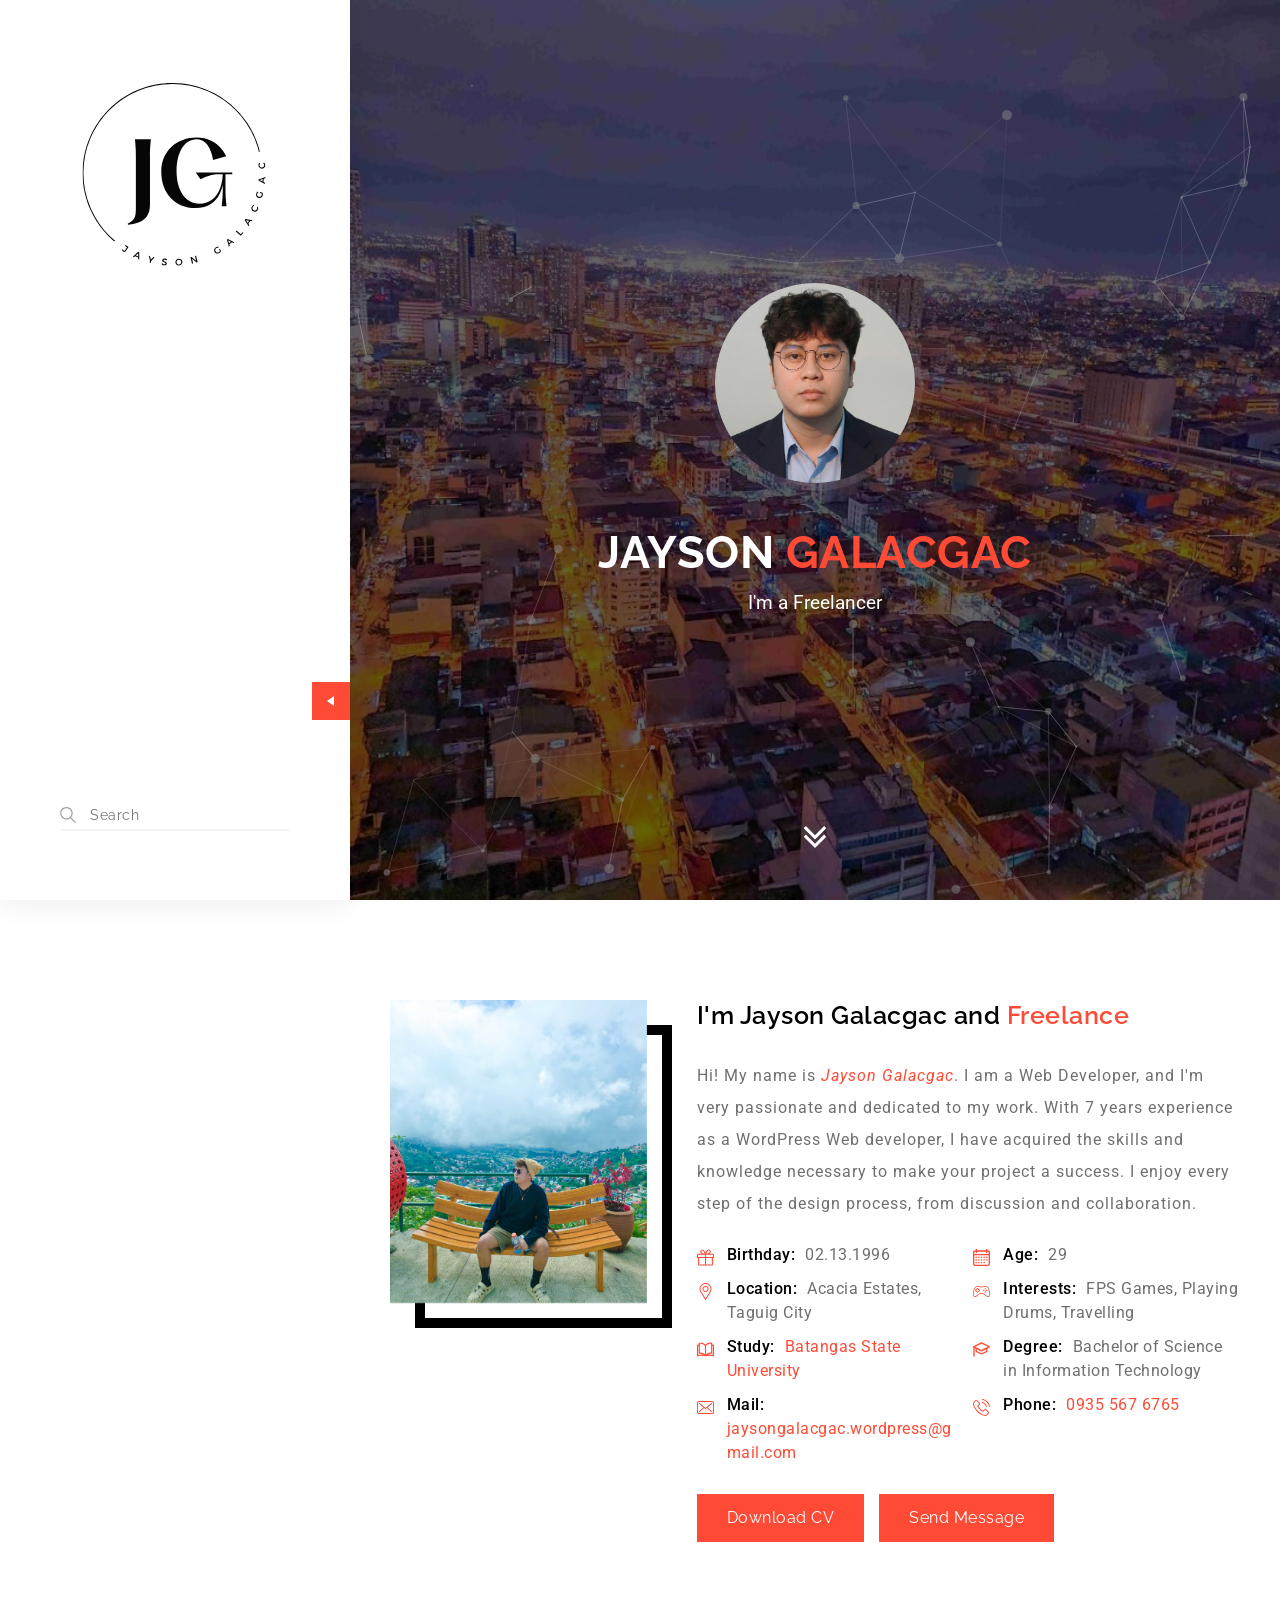
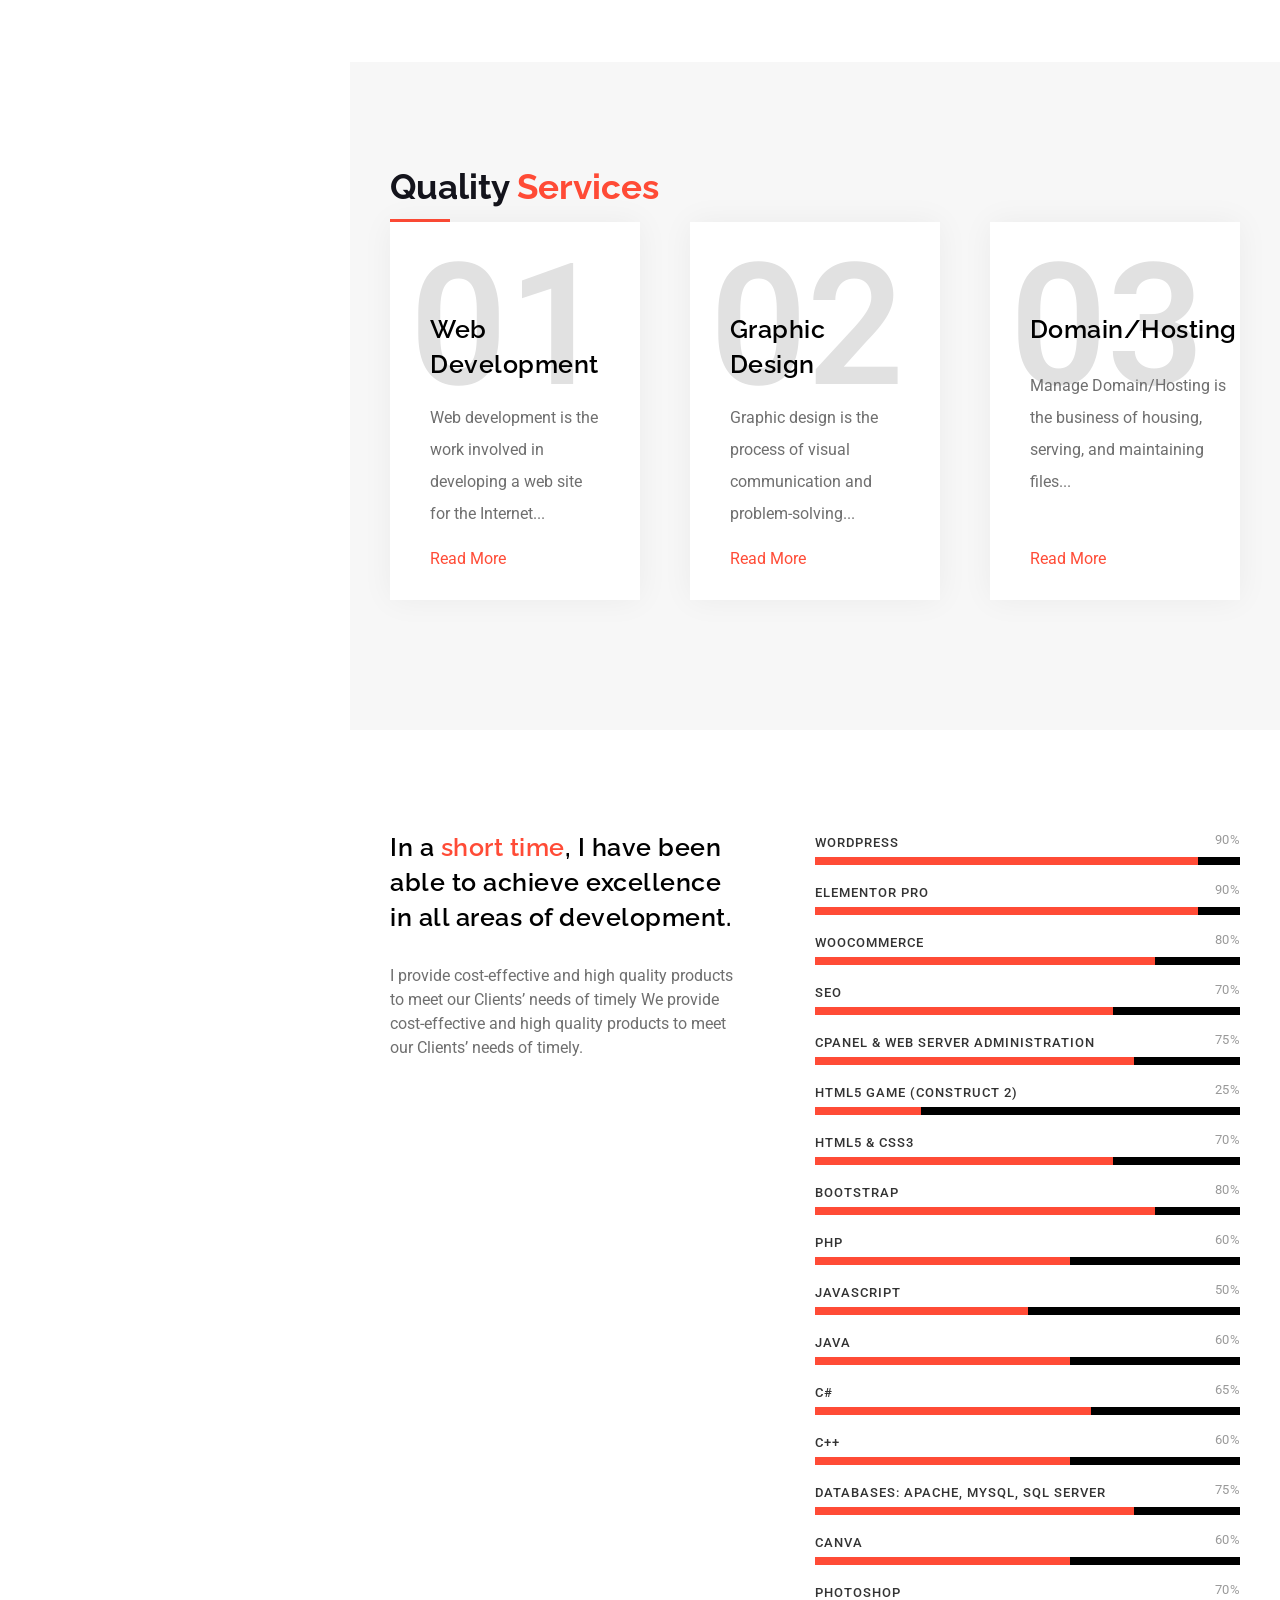
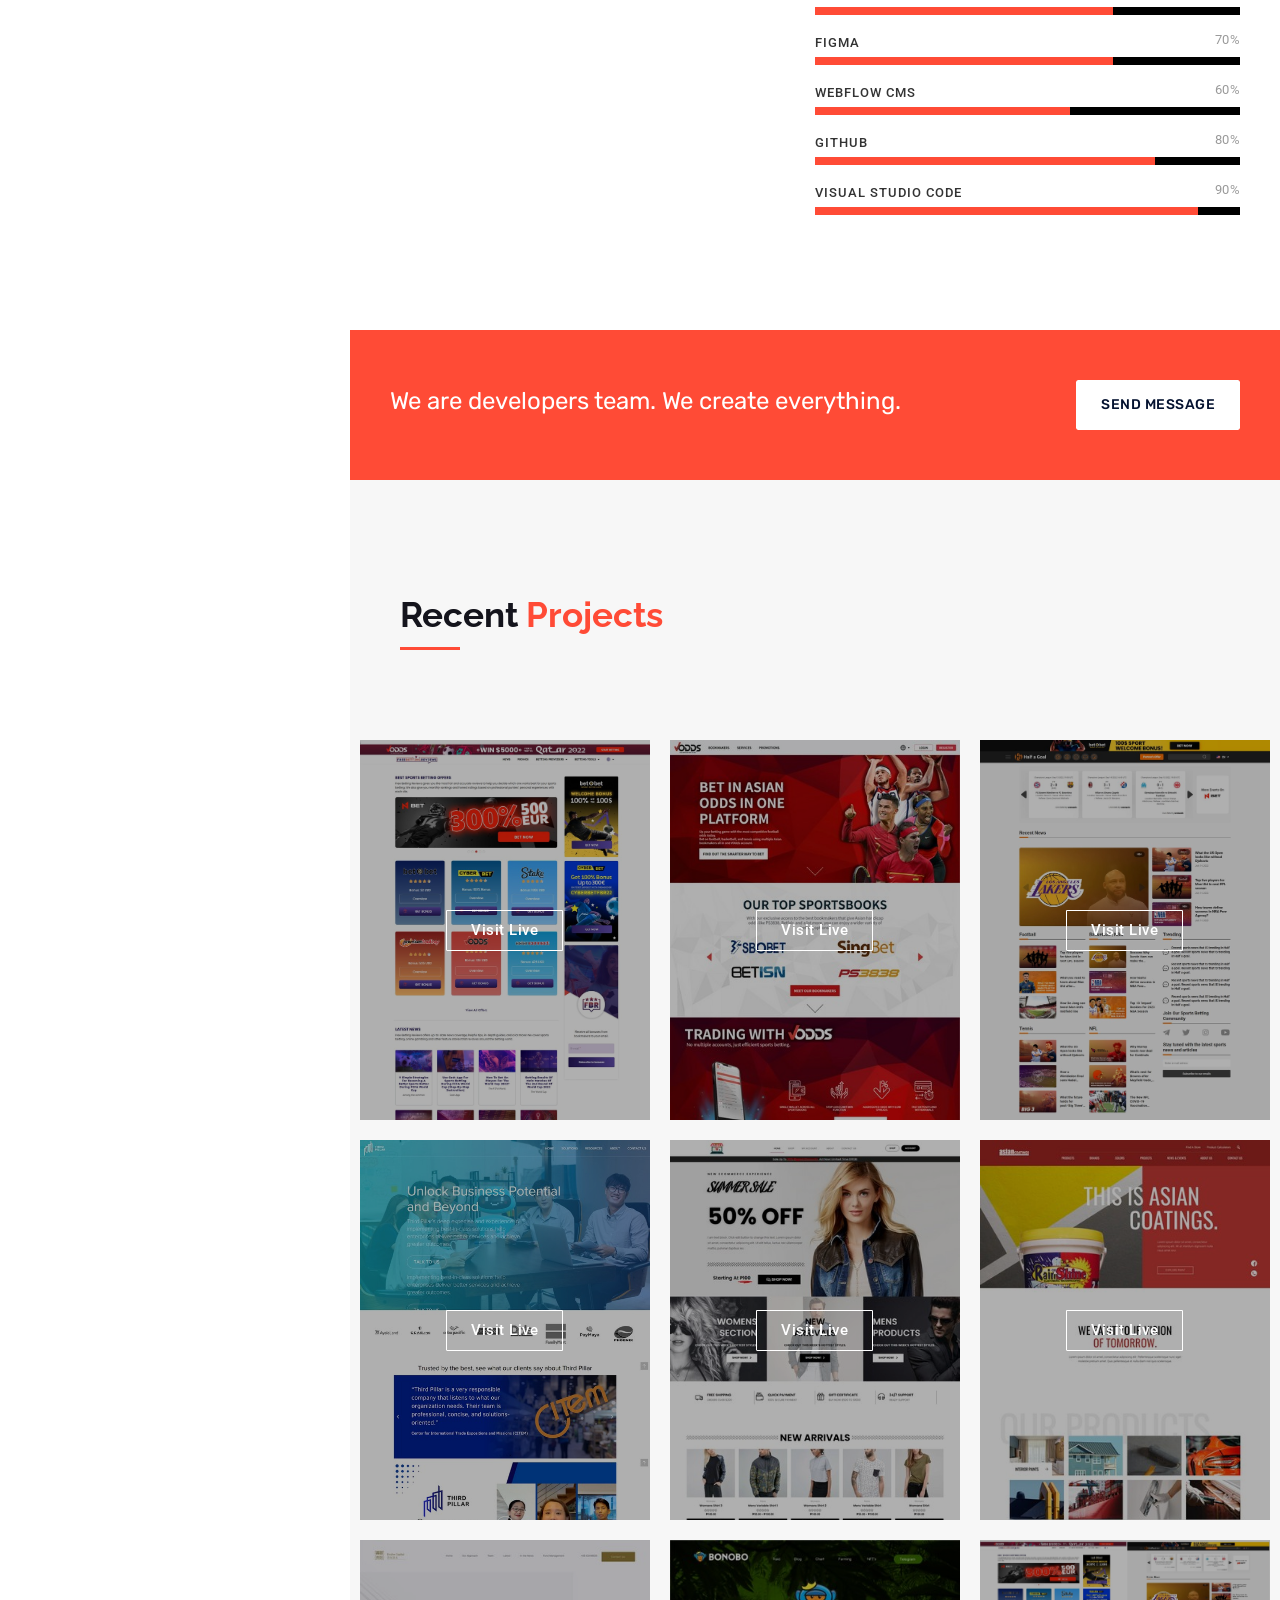
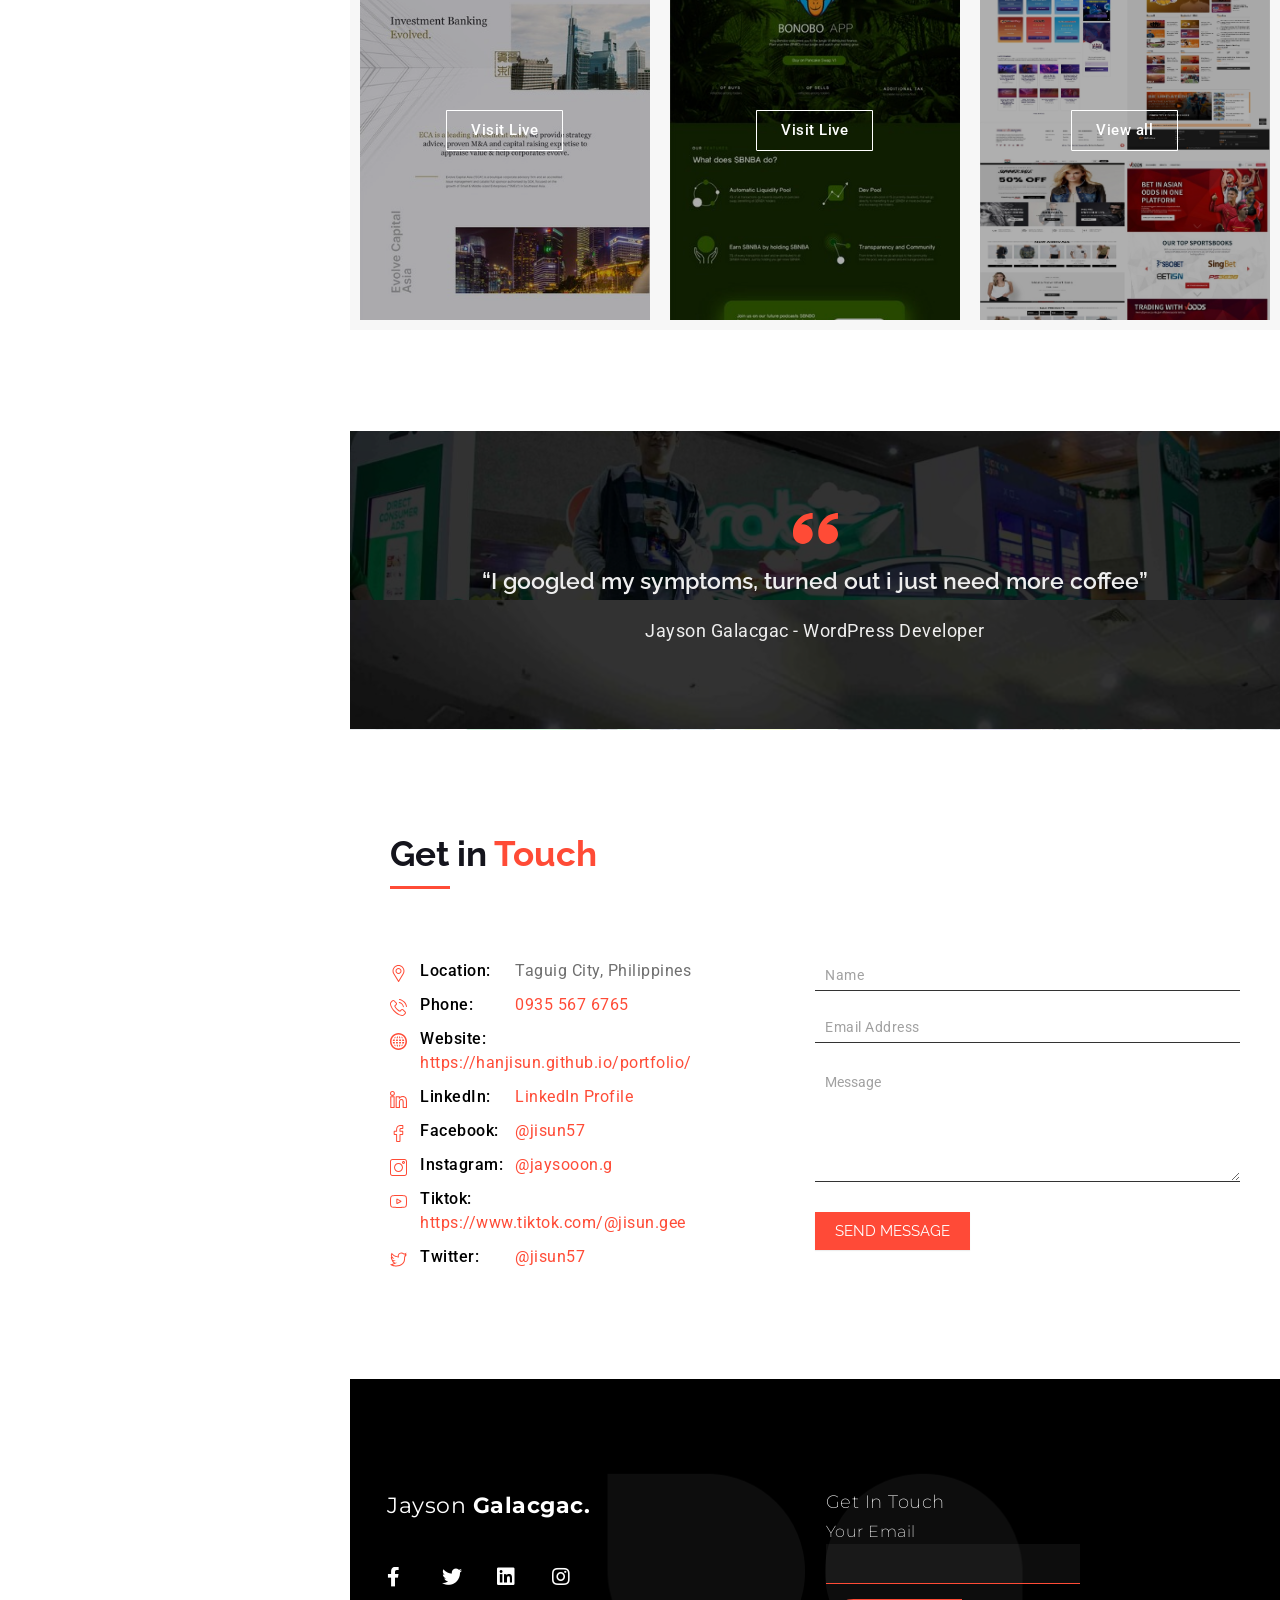
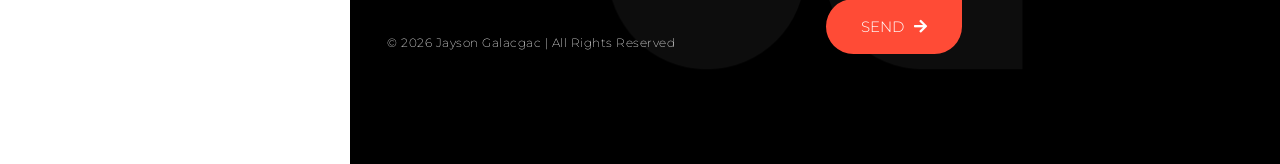
==== commit 8fab0d87: "Add files via upload Fixed broken My main Images and Main BG that were still in staging.  From: ht" ====
--- a/index.html
+++ b/index.html
@@ -12,7 +12,7 @@
                 "settings_hover_icon": 'http://portfolio-staging-v2/wp-content/plugins/export-wp-page-to-static-html/admin/images/settings_hover.png'
             };
             /* ]]\> */
-        </script>         <script type='text/javascript' src='./js/jquery-jquery.min.js' id='jquery-core-js'></script> <script type='text/javascript' src='./js/jquery-jquery-migrate.min.js' id='jquery-migrate-js'></script> <script type='text/javascript' src='./js/arlo-framework-js-modernizr.custom.js' id='modernizr-custom-js'></script> <link rel="https://api.w.org/" href="http://portfolio-staging-v2/wp-json/" /><link rel="alternate" type="application/json" href="http://portfolio-staging-v2/wp-json/wp/v2/pages/699" /><link rel="EditURI" type="application/rsd+xml" title="RSD" href="http://portfolio-staging-v2/xmlrpc.php?rsd" /> <link rel="wlwmanifest" type="application/wlwmanifest+xml" href="http://portfolio-staging-v2/wp-includes/wlwmanifest.xml" /> <meta name="generator" content="WordPress 6.1.1" /> <link rel="canonical" href="http://portfolio-staging-v2/" /> <link rel='shortlink' href='http://portfolio-staging-v2/' /> <link rel="alternate" type="application/json+oembed" href="http://portfolio-staging-v2/wp-json/oembed/1.0/embed?url=http%3A%2F%2Fportfolio-staging-v2%2F" /> <link rel="alternate" type="text/xml+oembed" href="http://portfolio-staging-v2/wp-json/oembed/1.0/embed?url=http%3A%2F%2Fportfolio-staging-v2%2F&#038;format=xml" /> <meta name="generator" content="Redux 4.3.14" /><style type="text/css">.recentcomments a{display:inline !important;padding:0 !important;margin:0 !important;}</style><link rel="icon" href="./images/jayson-logo-v2-bg.svg" sizes="32x32" /> <link rel="icon" href="./images/jayson-logo-v2-bg.svg" sizes="192x192" /> <link rel="apple-touch-icon" href="./images/jayson-logo-v2-bg.svg" /> <meta name="msapplication-TileImage" content="http://portfolio-staging-v2/wp-content/uploads/2022/10/jayson-logo-v2-bg.svg" /> 		<style type="text/css" id="wp-custom-css"> 			/* Fixed chatbot float overlap on Up button */ /* @media screen and (min-width: 1023px) { iframe#tidio-chat-iframe {     bottom: 100px !important;     right: 33px !important; } } */		</style> 		<style id="arlo_fn_option-dynamic-css" title="dynamic-css" class="redux-options-output">body.arlo_fn_light__bg{background-color:#FFFFFF;}.arlo_fn_header_sticky{background-color:#FFFFFF;}.arlo_fn_header_sticky .sticky_list:after{background-color:#EEEEEE;}.arlo_fn_header_sticky ul.nav__hor > li > a{color:#333333;}.arlo_fn_header_sticky ul.nav__hor > li.menu-item-has-children > a:after{border-top-color:#333333;}.arlo_fn_header_sticky ul.nav__hor > li.opened > a,.arlo_fn_header_sticky ul.nav__hor > li > a:hover{color:#000000;}.arlo_fn_header_sticky ul.nav__hor > li.menu-item-has-children.opened > a:hover, .arlo_fn_header_sticky ul.nav__hor > li.menu-item-has-children > a:hover:after{border-top-color:#000000;}.arlo_fn_triggermenu{background-color:#080812;}.arlo_fn_triggermenu .fn_menu_description{color:#999999;}.arlo_fn_triggermenu .fn_desc span{color:#FFFFFF;}.arlo_fn_triggermenu ul.nav__ver > li > a .fn_menu_counter{color:#FFFFFF;}.arlo_fn_triggermenu ul.nav__ver > li > a .fn_menu_counter{-webkit-text-fill-color:#FFFFFF;}#arlo_fn_moving_trigger ul{background-color:rgba(255,255,255,0.02);}#arlo_fn_moving_trigger ul a{color:#999999;}.arlo_fn_nav_extra_button1 a{background-color:rgba(0,255,150,0.2);}.arlo_fn_nav_extra_button1 a{color:#FF8A00;}.arlo_fn_nav_extra_button1 a{border-top:1px solid #00ff96;border-bottom:1px solid #00ff96;border-left:1px solid #00ff96;border-right:1px solid #00ff96;}.arlo_fn_nav_extra_button2 a{background-color:rgba(255,138,0,0.2);}.arlo_fn_nav_extra_button2 a{color:#FF8A00;}.arlo_fn_nav_extra_button2 a{border-top:1px solid #ff8a00;border-bottom:1px solid #ff8a00;border-left:1px solid #ff8a00;border-right:1px solid #ff8a00;}a.arlo_fn_totop.arlo_fn_fixed_totop .top{background-color:#FF4B36;}a.arlo_fn_totop.arlo_fn_fixed_totop .top:after{border-bottom-color:#FFFFFF;}</style>  </head>    	  <body class="home page-template page-template-elementor_header_footer page page-id-699 arlo_fn_light__bg elementor-default elementor-template-full-width elementor-kit-6 elementor-page elementor-page-699">      <!-- WRAPPER ALL -->  <div class="arlo_fn_wrapper_all disable"   	data-nav-skin="light"   	data-mobile-autocollapse="disable"   	data-nav-type="sidebar"   	data-submenu-skin="dark"   	>  	  	<!-- get moving submenu if sidebar navigation is selected -->  			<div id="arlo_fn_fixedsub">  			<ul></ul>  		</div>  		  	<div id="arlo_fn_moving_trigger">  		<ul></ul>  	</div>  		  	  	<!-- get preloader if preloader is enabled from Theme Options-->  		  	  	<!-- WRAPPER -->  	<div class="arlo_fn_wrapper">  		  	  				  				<!-- get selected navigation from source file -->  		   <!-- HEADER -->  <div class="arlo_fn_header" data-align="left">  	<div class="header_inner">  		<div class="menu_logo">  			<a href="./index.html">  				<img class="desktop_logo" src="./images/2022-10-jayson-logo-v2-bg.svg" alt="Jayson Galacgac | Welcome!" />  				<img class="desktop_logo_dark" src="./images/2022-10-jayson-logo-v2-bg.svg" alt="Jayson Galacgac | Welcome!" />  				<img class="desktop_logo_custom" src="./images/2022-10-jayson-logo-v2-bg.svg" alt="Jayson Galacgac | Welcome!" />  				<span><span class="span_a"></span><span class="span_b"></span></span>  			</a>  		</div>  		<div class="menu_nav">    			  		</div>  		<div class="header_closer"></div>  		<div class="arlo_fn_tagline">  						<div class="tline_search">  				<form action="http://portfolio-staging-v2/" method="get" >  					<input type="text" placeholder="Search" name="s" autocomplete="off" />  					<input type="submit" class="pe-7s-search" value="" />  					<a href="#" class="right"><img class="arlo_fn_svg" src="./images/arlo-framework-svg-search.svg" alt="svg" /></a>  					<a href="#" class="left"><img class="arlo_fn_svg" src="./images/arlo-framework-svg-search.svg" alt="svg" /></a>  				</form>  			</div>  						  			<style>.arlo_fn_social_list[data-social-type="abbr"] ul li a{color:#333333 !important;}.arlo_fn_social_list[data-social-type="abbr"] ul li a:hover{color:#FF4B36 !important;}.arlo_fn_social_list[data-social-type="icon"] ul li a{border-color:#333333 !important; color:#333333 !important;}.arlo_fn_social_list[data-social-type="icon"] ul li a:hover{border-color:#FF4B36 !important; color:#FF4B36 !important;}.arlo_fn_social_list[data-social-type="icon"][data-social-bg="bg"] ul li a{background-color:#30B893 !important;}.arlo_fn_social_list[data-social-type="icon"][data-social-bg="bg"] ul li a:hover{background-color:#1A2233 !important;}</style>		</div>  	</div>  </div>  <!-- /HEADER -->		  		  		<!-- get trigger menu -->  		<div class="arlo_fn_triggermenu" data-animation="alpha" data-desc-pos="top" data-text-align="left" data-menu-stroke="stroke_color" data-col-align="top" data-row-align="left" data-text-animation="top_bottom"><div class="menu_full"><div class="menu_wrapper" style="max-width:800px;"><div class="menu_in" style="width:600px;"></div></div><div class="trigger_closer"><span class="text">Close</span><span class="icon"></span></div></div></div><style>.arlo_fn_triggermenu ul.nav__ver > li > a{font-family:Poppins;font-size:90px;font-weight:400;line-height:72px;}#arlo_fn_moving_trigger ul a{font-family:Roboto;font-size:16px;font-weight:500;line-height:35px;}.arlo_fn_triggermenu[data-menu-stroke="stroke_color"] ul.nav__ver > li > a .fn_btn span.fn_a1{-webkit-text-stroke-color: #FFFFFF;}.arlo_fn_triggermenu[data-menu-stroke="stroke_color"] ul.nav__ver > li > a .fn_btn span.fn_a2{color: #FFFFFF;}.arlo_fn_triggermenu[data-text-animation="simple"][data-menu-stroke="stroke_color"] ul.nav__ver > li.hovered > a .fn_btn span.fn_a1{-webkit-text-stroke-color: #FFFFFF}.arlo_fn_triggermenu[data-text-animation="simple"][data-menu-stroke="stroke_color"] ul.nav__ver > li:hover > a .fn_btn span.fn_a1{-webkit-text-stroke-color: #FFFFFF}.arlo_fn_triggermenu[data-menu-stroke="stroke_stroke"] ul.nav__ver > li > a .fn_btn span.fn_a2, .arlo_fn_triggermenu[data-menu-stroke="stroke_stroke"] ul.nav__ver > li > a .fn_btn span.fn_a1, .arlo_fn_triggermenu[data-menu-stroke="color_stroke"] ul.nav__ver > li > a .fn_btn span.fn_a2, .arlo_fn_triggermenu[data-menu-stroke="stroke_color"] ul.nav__ver > li > a .fn_btn span.fn_a1{-webkit-text-stroke-width: 1px;}#arlo_fn_moving_trigger ul{width: 240px;}.arlo_fn_triggermenu ul.nav__ver > li > a{text-transform: uppercase;}</style>		  		  		<!-- get mobile menu -->  		     <!-- MOBILE MENU -->  <div class="arlo_fn_mobilemenu_wrap">      	<!-- LOGO & HAMBURGER -->  	<div class="logo_hamb">  		<div class="in">  			<div class="menu_logo">  				<a href="./index.html"><img src="./images/2022-10-jayson-logo-v2-bg.svg" alt="Jayson Galacgac | Welcome!" /></a>  			</div>  			<div class="hamburger hamburger--collapse-r">  				<div class="hamburger-box">  					<div class="hamburger-inner"></div>  				</div>  			</div>  		</div>  	</div>  	<!-- /LOGO & HAMBURGER -->    	<!-- MOBILE DROPDOWN MENU -->  	<div class="mobilemenu" style="display: none">  			</div>  	<!-- /MOBILE DROPDOWN MENU -->    </div>  <!-- /MOBILE MENU -->		  		<!-- get sticky navigation -->  						  		  		<!-- WRAPPER for HEIGHT -->  		<div class="arlo_fn_wfh">		<div data-elementor-type="wp-page" data-elementor-id="699" class="elementor elementor-699"> 									<section data-particle_enable="false" data-particle-mobile-disabled="false" class="elementor-section elementor-top-section elementor-element elementor-element-728bb3ef elementor-section-full_width elementor-section-height-default elementor-section-height-default" data-id="728bb3ef" data-element_type="section" id="arlo-home" data-settings="{&quot;background_background&quot;:&quot;classic&quot;}"> 						<div class="elementor-container elementor-column-gap-default"> 					<div class="elementor-column elementor-col-100 elementor-top-column elementor-element elementor-element-5467c8e5" data-id="5467c8e5" data-element_type="column" data-settings="{&quot;background_background&quot;:&quot;classic&quot;}"> 			<div class="elementor-widget-wrap elementor-element-populated"> 								<div class="elementor-element elementor-element-477fe259 elementor-widget elementor-widget-frel-hero-header-all-in-one" data-id="477fe259" data-element_type="widget" data-widget_type="frel-hero-header-all-in-one.default"> 				<div class="elementor-widget-container"> 			<div class="cons_w_wrapper"><div class="fn_cs_hero_header_exclusive fn_cs_o_particles" data-height="vh"><div class="container"><div class="content_holder"><div class="title_holder"><span class="t_image" style="background-image:url(http://portfolio-staging-v2/wp-content/uploads/2026/01/Profile-December-2025.jpg)"></span><h3>Jayson <span>Galacgac</span></h3><p>I'm a <span class="arlo_fn_animation_text" data-items="Freelancer:::Web Developer:::Application Developer"></span></p></div></div></div><div class="bg_holder"><div class="o_img" data-bg-img="http://localhost:10011/wp-content/uploads/2022/10/MainBackgroundCondoVieww-1-scaled-1.jpg"></div><div id="particles-js"></div><div class="o_color"></div></div><a class="bounce" href="#arlo-about"><img decoding="async" class="arlo_w_fn_svg" src="./images/arlo-core-shortcode-assets-svg-down-1.svg" alt="svg" /></a></div></div>		</div> 				</div> 				<div class="elementor-element elementor-element-6c118032 elementor-widget elementor-widget-frel-about-text-slider" data-id="6c118032" data-element_type="widget" id="arlo-about" data-widget_type="frel-about-text-slider.default"> 				<div class="elementor-widget-container"> 			<div class="cons_w_wrapper"><div class="fn_cs_about_text_slider new fn_light_mode"><div class="container"><div class="about_text_slider"><div class="left_part"><div class="about_image_wrap parallax" data-relative-input="true">  								<div class="image layer" data-depth="0.7">  									<img decoding="async" src="./images/arlo-core-shortcode-assets-img-thumb-550-560.jpg" alt="" />  									<div class="inner" data-bg-img="http://portfolio-staging-v2/wp-content/uploads/2026/01/Baguio_Shot_1_view1.jpg"></div>  								</div>  								<div class="border layer" data-depth="0.5">  									<img decoding="async" src="./images/arlo-core-shortcode-assets-img-thumb-550-560.jpg" alt="" />  									<div class="inner"></div>  								</div>  							</div></div><div class="right_part"><div class="desc_holder"><h3>I'm Jayson Galacgac and <span class="arlo_fn_animation_text" data-items="Freelancer:::Web Developer:::Application Developer"></span></h3><p>Hi! My name is <span>Jayson Galacgac</span>. I am a Web Developer, and I'm very passionate and dedicated to my work. With 7 years experience as a WordPress Web developer, I have acquired the skills and knowledge necessary to make your project a success. I enjoy every step of the design process, from discussion and collaboration.</p></div><div class="info_list"><ul><li><div class="info_item"><span class="icon"><img decoding="async" class="arlo_w_fn_svg" src="./images/arlo-core-shortcode-assets-svg-birthday-1.svg" alt="svg" /></span><label>Birthday:</label><span>02.13.1996</span></div></li><li><div class="info_item"><span class="icon"><img decoding="async" class="arlo_w_fn_svg" src="./images/arlo-core-shortcode-assets-svg-calendar-1.svg" alt="svg" /></span><label>Age:</label><span>29</span></div></li><li><div class="info_item"><span class="icon"><img decoding="async" class="arlo_w_fn_svg" src="./images/arlo-core-shortcode-assets-svg-location-2.svg" alt="svg" /></span><label>Location:</label><span>Acacia Estates, Taguig City</span></div></li><li><div class="info_item"><span class="icon"><img decoding="async" class="arlo_w_fn_svg" src="./images/arlo-core-shortcode-assets-svg-hobby-6.svg" alt="svg" /></span><label>Interests:</label><span>FPS Games, Playing Drums, Travelling</span></div></li><li><div class="info_item"><span class="icon"><img decoding="async" class="arlo_w_fn_svg" src="./images/arlo-core-shortcode-assets-svg-study-2.svg" alt="svg" /></span><label>Study:</label><span><a href="#">Batangas State University</a></span></div></li><li><div class="info_item"><span class="icon"><img decoding="async" class="arlo_w_fn_svg" src="./images/arlo-core-shortcode-assets-svg-degree-7.svg" alt="svg" /></span><label>Degree:</label><span>Bachelor of Science in Information Technology</span></div></li><li><div class="info_item"><span class="icon"><img decoding="async" class="arlo_w_fn_svg" src="./images/arlo-core-shortcode-assets-svg-message-1.svg" alt="svg" /></span><label>Mail:</label><span><a href="jaysongalacgac.wordpress@gmail.com">jaysongalacgac.wordpress@gmail.com</a></span></div></li><li><div class="info_item"><span class="icon"><img decoding="async" class="arlo_w_fn_svg" src="./images/arlo-core-shortcode-assets-svg-call-1.svg" alt="svg" /></span><label>Phone:</label><span><a href="tel:+09355676765">0935 567 6765</a></span></div></li></ul></div><div class="btn_list"><ul><li><a href="https://drive.google.com/file/d/1vMU9NpD04vhbrnsMn01SMlmHkBwcoGg7/view" download><span>Download CV</span></a></li><li><a href="https://www.facebook.com/jisun57" ><span>Send Message</span></a></li></ul></div></div></div></div></div></div>		</div> 				</div> 					</div> 		</div> 							</div> 		</section> 				<section data-particle_enable="false" data-particle-mobile-disabled="false" class="elementor-section elementor-top-section elementor-element elementor-element-41676a32 elementor-section-full_width elementor-section-height-default elementor-section-height-default" data-id="41676a32" data-element_type="section" id="arlo-services" data-settings="{&quot;background_background&quot;:&quot;classic&quot;}"> 						<div class="elementor-container elementor-column-gap-default"> 					<div class="elementor-column elementor-col-100 elementor-top-column elementor-element elementor-element-4a2af46c" data-id="4a2af46c" data-element_type="column"> 			<div class="elementor-widget-wrap elementor-element-populated"> 								<div class="elementor-element elementor-element-94a4f66 elementor-widget elementor-widget-frel-main-title" data-id="94a4f66" data-element_type="widget" data-widget_type="frel-main-title.default"> 				<div class="elementor-widget-container"> 			<div class="cons_w_wrapper"><div class="fn_cs_main_title fn_light_mode"><div class="container"><div class="title_holder"><h3>Quality <span>Services</span></h3></div></div></div></div>		</div> 				</div> 				<div class="elementor-element elementor-element-5e940955 elementor-widget elementor-widget-frel-services-numbered" data-id="5e940955" data-element_type="widget" data-widget_type="frel-services-numbered.default"> 				<div class="elementor-widget-container"> 			<div class="cons_w_wrapper"><div class="fn_cs_services_numbered fn_light_mode"><div class="container"><div class="snumbered_inner"><ul><li><div class="item"><div class="number_holder"><h3>01</h3></div><h3>Web Development</h3><p class="desc_h">Web development is the work involved in developing a web site for the Internet...</p><p class="btn_h"><a href="#">Read More</a></p></div></li><li><div class="item"><div class="number_holder"><h3>02</h3></div><h3>Graphic Design</h3><p class="desc_h">Graphic design is the process of visual communication and problem-solving...</p><p class="btn_h"><a href="#">Read More</a></p></div></li><li><div class="item"><div class="number_holder"><h3>03</h3></div><h3>Domain/Hosting</h3><p class="desc_h"> Manage Domain/Hosting is the business of housing, serving, and maintaining files...</p><p class="btn_h"><a href="#">Read More</a></p></div></li></ul></div></div></div></div>		</div> 				</div> 					</div> 		</div> 							</div> 		</section> 				<section data-particle_enable="false" data-particle-mobile-disabled="false" class="elementor-section elementor-top-section elementor-element elementor-element-4ec9f7ba elementor-section-full_width elementor-section-height-default elementor-section-height-default" data-id="4ec9f7ba" data-element_type="section"> 						<div class="elementor-container elementor-column-gap-default"> 					<div class="elementor-column elementor-col-100 elementor-top-column elementor-element elementor-element-6e003305" data-id="6e003305" data-element_type="column"> 			<div class="elementor-widget-wrap elementor-element-populated"> 								<div class="elementor-element elementor-element-7dd6be2e elementor-widget elementor-widget-frel-progress-bar-with-desc" data-id="7dd6be2e" data-element_type="widget" data-widget_type="frel-progress-bar-with-desc.default"> 				<div class="elementor-widget-container"> 			<div class="cons_w_wrapper"><div class="fn_cs_progress_bar_desc"><div class="container"><div class="pbd_inner"><div class="left_part"><h3>In a <span>short time</span>, I have been able to achieve excellence in all areas of development.</h3><p>I provide cost-effective and high quality products to meet our Clients’ needs of timely We provide cost-effective and high quality products to meet our Clients’ needs of timely.</p></div><div class="right_part"><div class="fn_cs_progress_bar"><div class="fn_cs_progress_wrap fn_light_mode" data-strip="off"><div class="fn_cs_progress" data-value="90"><span><span class="label">WordPress</span><span class="number">90%</span></span><div class="fn_cs_bar_bg"><div class="fn_cs_bar_wrap"><div class="fn_cs_bar"></div></div></div></div></div><div class="fn_cs_progress_wrap fn_light_mode" data-strip="off"><div class="fn_cs_progress" data-value="90"><span><span class="label">Elementor PRO</span><span class="number">90%</span></span><div class="fn_cs_bar_bg"><div class="fn_cs_bar_wrap"><div class="fn_cs_bar"></div></div></div></div></div><div class="fn_cs_progress_wrap fn_light_mode" data-strip="off"><div class="fn_cs_progress" data-value="80"><span><span class="label">WOOCOMMERCE</span><span class="number">80%</span></span><div class="fn_cs_bar_bg"><div class="fn_cs_bar_wrap"><div class="fn_cs_bar"></div></div></div></div></div><div class="fn_cs_progress_wrap fn_light_mode" data-strip="off"><div class="fn_cs_progress" data-value="70"><span><span class="label">SEO</span><span class="number">70%</span></span><div class="fn_cs_bar_bg"><div class="fn_cs_bar_wrap"><div class="fn_cs_bar"></div></div></div></div></div><div class="fn_cs_progress_wrap fn_light_mode" data-strip="off"><div class="fn_cs_progress" data-value="75"><span><span class="label">CPANEL & WEB SERVER ADMINISTRATION</span><span class="number">75%</span></span><div class="fn_cs_bar_bg"><div class="fn_cs_bar_wrap"><div class="fn_cs_bar"></div></div></div></div></div><div class="fn_cs_progress_wrap fn_light_mode" data-strip="off"><div class="fn_cs_progress" data-value="25"><span><span class="label">HTML5 GAME (CONSTRUCT 2)</span><span class="number">25%</span></span><div class="fn_cs_bar_bg"><div class="fn_cs_bar_wrap"><div class="fn_cs_bar"></div></div></div></div></div><div class="fn_cs_progress_wrap fn_light_mode" data-strip="off"><div class="fn_cs_progress" data-value="70"><span><span class="label">HTML5 & CSS3</span><span class="number">70%</span></span><div class="fn_cs_bar_bg"><div class="fn_cs_bar_wrap"><div class="fn_cs_bar"></div></div></div></div></div><div class="fn_cs_progress_wrap fn_light_mode" data-strip="off"><div class="fn_cs_progress" data-value="80"><span><span class="label">Bootstrap</span><span class="number">80%</span></span><div class="fn_cs_bar_bg"><div class="fn_cs_bar_wrap"><div class="fn_cs_bar"></div></div></div></div></div><div class="fn_cs_progress_wrap fn_light_mode" data-strip="off"><div class="fn_cs_progress" data-value="60"><span><span class="label">PHP</span><span class="number">60%</span></span><div class="fn_cs_bar_bg"><div class="fn_cs_bar_wrap"><div class="fn_cs_bar"></div></div></div></div></div><div class="fn_cs_progress_wrap fn_light_mode" data-strip="off"><div class="fn_cs_progress" data-value="50"><span><span class="label">JAVASCRIPT</span><span class="number">50%</span></span><div class="fn_cs_bar_bg"><div class="fn_cs_bar_wrap"><div class="fn_cs_bar"></div></div></div></div></div><div class="fn_cs_progress_wrap fn_light_mode" data-strip="off"><div class="fn_cs_progress" data-value="60"><span><span class="label">JAVA</span><span class="number">60%</span></span><div class="fn_cs_bar_bg"><div class="fn_cs_bar_wrap"><div class="fn_cs_bar"></div></div></div></div></div><div class="fn_cs_progress_wrap fn_light_mode" data-strip="off"><div class="fn_cs_progress" data-value="65"><span><span class="label">C#</span><span class="number">65%</span></span><div class="fn_cs_bar_bg"><div class="fn_cs_bar_wrap"><div class="fn_cs_bar"></div></div></div></div></div><div class="fn_cs_progress_wrap fn_light_mode" data-strip="off"><div class="fn_cs_progress" data-value="60"><span><span class="label">C++</span><span class="number">60%</span></span><div class="fn_cs_bar_bg"><div class="fn_cs_bar_wrap"><div class="fn_cs_bar"></div></div></div></div></div><div class="fn_cs_progress_wrap fn_light_mode" data-strip="off"><div class="fn_cs_progress" data-value="75"><span><span class="label">Databases: Apache, MySQL, SQL Server</span><span class="number">75%</span></span><div class="fn_cs_bar_bg"><div class="fn_cs_bar_wrap"><div class="fn_cs_bar"></div></div></div></div></div><div class="fn_cs_progress_wrap fn_light_mode" data-strip="off"><div class="fn_cs_progress" data-value="60"><span><span class="label">CANVA</span><span class="number">60%</span></span><div class="fn_cs_bar_bg"><div class="fn_cs_bar_wrap"><div class="fn_cs_bar"></div></div></div></div></div><div class="fn_cs_progress_wrap fn_light_mode" data-strip="off"><div class="fn_cs_progress" data-value="70"><span><span class="label">PHOTOSHOP</span><span class="number">70%</span></span><div class="fn_cs_bar_bg"><div class="fn_cs_bar_wrap"><div class="fn_cs_bar"></div></div></div></div></div><div class="fn_cs_progress_wrap fn_light_mode" data-strip="off"><div class="fn_cs_progress" data-value="70"><span><span class="label">FIGMA</span><span class="number">70%</span></span><div class="fn_cs_bar_bg"><div class="fn_cs_bar_wrap"><div class="fn_cs_bar"></div></div></div></div></div><div class="fn_cs_progress_wrap fn_light_mode" data-strip="off"><div class="fn_cs_progress" data-value="60"><span><span class="label">Webflow CMS</span><span class="number">60%</span></span><div class="fn_cs_bar_bg"><div class="fn_cs_bar_wrap"><div class="fn_cs_bar"></div></div></div></div></div><div class="fn_cs_progress_wrap fn_light_mode" data-strip="off"><div class="fn_cs_progress" data-value="80"><span><span class="label">GITHUB</span><span class="number">80%</span></span><div class="fn_cs_bar_bg"><div class="fn_cs_bar_wrap"><div class="fn_cs_bar"></div></div></div></div></div><div class="fn_cs_progress_wrap fn_light_mode" data-strip="off"><div class="fn_cs_progress" data-value="90"><span><span class="label">Visual Studio Code</span><span class="number">90%</span></span><div class="fn_cs_bar_bg"><div class="fn_cs_bar_wrap"><div class="fn_cs_bar"></div></div></div></div></div></div></div></div></div></div></div>		</div> 				</div> 					</div> 		</div> 							</div> 		</section> 				<section data-particle_enable="false" data-particle-mobile-disabled="false" class="elementor-section elementor-top-section elementor-element elementor-element-615730a elementor-section-full_width elementor-section-height-default elementor-section-height-default" data-id="615730a" data-element_type="section"> 						<div class="elementor-container elementor-column-gap-no"> 					<div class="elementor-column elementor-col-100 elementor-top-column elementor-element elementor-element-d096957" data-id="d096957" data-element_type="column"> 			<div class="elementor-widget-wrap elementor-element-populated"> 								<div class="elementor-element elementor-element-44cb5b8 elementor-widget elementor-widget-frel-call-to-action" data-id="44cb5b8" data-element_type="widget" data-widget_type="frel-call-to-action.default"> 				<div class="elementor-widget-container"> 			<div class="cons_w_wrapper"><div class="fn_cs_call_to_action"><div class="container"><div class="cta_holder"><div class="title_holder"><h3>We are developers team. We create everything.</h3><p></p></div><div class="link_holder"><a href="https://www.facebook.com/jisun57"><span>Send Message</span></a></div></div></div></div></div>		</div> 				</div> 					</div> 		</div> 							</div> 		</section> 				<section data-particle_enable="false" data-particle-mobile-disabled="false" class="elementor-section elementor-top-section elementor-element elementor-element-2b70bf66 elementor-section-boxed elementor-section-height-default elementor-section-height-default" data-id="2b70bf66" data-element_type="section" data-settings="{&quot;background_background&quot;:&quot;classic&quot;}"> 						<div class="elementor-container elementor-column-gap-default"> 					<div class="elementor-column elementor-col-100 elementor-top-column elementor-element elementor-element-5213396b" data-id="5213396b" data-element_type="column"> 			<div class="elementor-widget-wrap elementor-element-populated"> 								<div class="elementor-element elementor-element-7fbf4ef5 elementor-widget elementor-widget-frel-main-title" data-id="7fbf4ef5" data-element_type="widget" data-widget_type="frel-main-title.default"> 				<div class="elementor-widget-container"> 			<div class="cons_w_wrapper"><div class="fn_cs_main_title fn_light_mode"><div class="container"><div class="title_holder"><h3>Recent <span>Projects</span></h3></div></div></div></div>		</div> 				</div> 					</div> 		</div> 							</div> 		</section> 				<section data-particle_enable="false" data-particle-mobile-disabled="false" class="elementor-section elementor-top-section elementor-element elementor-element-28360528 elementor-section-full_width elementor-section-height-default elementor-section-height-default" data-id="28360528" data-element_type="section" data-settings="{&quot;background_background&quot;:&quot;classic&quot;}"> 						<div class="elementor-container elementor-column-gap-no"> 					<div class="elementor-column elementor-col-100 elementor-top-column elementor-element elementor-element-3a983aad" data-id="3a983aad" data-element_type="column"> 			<div class="elementor-widget-wrap elementor-element-populated"> 								<section data-particle_enable="false" data-particle-mobile-disabled="false" class="elementor-section elementor-inner-section elementor-element elementor-element-b78d3ca elementor-section-boxed elementor-section-height-default elementor-section-height-default" data-id="b78d3ca" data-element_type="section"> 						<div class="elementor-container elementor-column-gap-custom"> 					<div class="elementor-column elementor-col-33 elementor-inner-column elementor-element elementor-element-452489d height-container" data-id="452489d" data-element_type="column" data-settings="{&quot;background_background&quot;:&quot;classic&quot;}"> 			<div class="elementor-widget-wrap elementor-element-populated"> 								<div class="elementor-element elementor-element-05e307e elementor-align-justify project-cards elementor-widget elementor-widget-button" data-id="05e307e" data-element_type="widget" data-widget_type="button.default"> 				<div class="elementor-widget-container"> 					<div class="elementor-button-wrapper"> 			<a href="https://freebettingreviews.com/" class="elementor-button-link elementor-button elementor-size-sm" role="button"> 						<span class="elementor-button-content-wrapper"> 						<span class="elementor-button-text">Visit Live</span> 		</span> 					</a> 		</div> 				</div> 				</div> 					</div> 		</div> 				<div class="elementor-column elementor-col-33 elementor-inner-column elementor-element elementor-element-02c5448 height-container" data-id="02c5448" data-element_type="column" data-settings="{&quot;background_background&quot;:&quot;classic&quot;}"> 			<div class="elementor-widget-wrap elementor-element-populated"> 								<div class="elementor-element elementor-element-96b6f72 elementor-align-justify project-cards elementor-widget elementor-widget-button" data-id="96b6f72" data-element_type="widget" data-widget_type="button.default"> 				<div class="elementor-widget-container"> 					<div class="elementor-button-wrapper"> 			<a href="https://vodds.com/" class="elementor-button-link elementor-button elementor-size-sm" role="button"> 						<span class="elementor-button-content-wrapper"> 						<span class="elementor-button-text">Visit Live</span> 		</span> 					</a> 		</div> 				</div> 				</div> 					</div> 		</div> 				<div class="elementor-column elementor-col-33 elementor-inner-column elementor-element elementor-element-d28bd48 height-container" data-id="d28bd48" data-element_type="column" data-settings="{&quot;background_background&quot;:&quot;classic&quot;}"> 			<div class="elementor-widget-wrap elementor-element-populated"> 								<div class="elementor-element elementor-element-26a900c elementor-align-justify project-cards elementor-widget elementor-widget-button" data-id="26a900c" data-element_type="widget" data-widget_type="button.default"> 				<div class="elementor-widget-container"> 					<div class="elementor-button-wrapper"> 			<a href="https://staging-hg.dreamhosters.com/" class="elementor-button-link elementor-button elementor-size-sm" role="button"> 						<span class="elementor-button-content-wrapper"> 						<span class="elementor-button-text">Visit Live</span> 		</span> 					</a> 		</div> 				</div> 				</div> 					</div> 		</div> 							</div> 		</section> 				<section data-particle_enable="false" data-particle-mobile-disabled="false" class="elementor-section elementor-inner-section elementor-element elementor-element-446d941 elementor-section-boxed elementor-section-height-default elementor-section-height-default" data-id="446d941" data-element_type="section"> 						<div class="elementor-container elementor-column-gap-custom"> 					<div class="elementor-column elementor-col-33 elementor-inner-column elementor-element elementor-element-83340ed height-container" data-id="83340ed" data-element_type="column" data-settings="{&quot;background_background&quot;:&quot;classic&quot;}"> 			<div class="elementor-widget-wrap elementor-element-populated"> 								<div class="elementor-element elementor-element-8742e08 elementor-align-justify project-cards elementor-widget elementor-widget-button" data-id="8742e08" data-element_type="widget" data-widget_type="button.default"> 				<div class="elementor-widget-container"> 					<div class="elementor-button-wrapper"> 			<a href="https://www.3rd-pillar.com/" class="elementor-button-link elementor-button elementor-size-sm" role="button"> 						<span class="elementor-button-content-wrapper"> 						<span class="elementor-button-text">Visit Live</span> 		</span> 					</a> 		</div> 				</div> 				</div> 					</div> 		</div> 				<div class="elementor-column elementor-col-33 elementor-inner-column elementor-element elementor-element-4fa3249 height-container" data-id="4fa3249" data-element_type="column" data-settings="{&quot;background_background&quot;:&quot;classic&quot;}"> 			<div class="elementor-widget-wrap elementor-element-populated"> 								<div class="elementor-element elementor-element-a2de08d elementor-align-justify project-cards elementor-widget elementor-widget-button" data-id="a2de08d" data-element_type="widget" data-widget_type="button.default"> 				<div class="elementor-widget-container"> 					<div class="elementor-button-wrapper"> 			<a href="http://shaariishaariistore.com/" class="elementor-button-link elementor-button elementor-size-sm" role="button"> 						<span class="elementor-button-content-wrapper"> 						<span class="elementor-button-text">Visit Live</span> 		</span> 					</a> 		</div> 				</div> 				</div> 					</div> 		</div> 				<div class="elementor-column elementor-col-33 elementor-inner-column elementor-element elementor-element-899c8ec height-container" data-id="899c8ec" data-element_type="column" data-settings="{&quot;background_background&quot;:&quot;classic&quot;}"> 			<div class="elementor-widget-wrap elementor-element-populated"> 								<div class="elementor-element elementor-element-b248d06 elementor-align-justify project-cards elementor-widget elementor-widget-button" data-id="b248d06" data-element_type="widget" data-widget_type="button.default"> 				<div class="elementor-widget-container"> 					<div class="elementor-button-wrapper"> 			<a href="https://asiancoatings.com/" class="elementor-button-link elementor-button elementor-size-sm" role="button"> 						<span class="elementor-button-content-wrapper"> 						<span class="elementor-button-text">Visit Live</span> 		</span> 					</a> 		</div> 				</div> 				</div> 					</div> 		</div> 							</div> 		</section> 				<section data-particle_enable="false" data-particle-mobile-disabled="false" class="elementor-section elementor-inner-section elementor-element elementor-element-aa932c9 elementor-section-boxed elementor-section-height-default elementor-section-height-default" data-id="aa932c9" data-element_type="section"> 						<div class="elementor-container elementor-column-gap-custom"> 					<div class="elementor-column elementor-col-33 elementor-inner-column elementor-element elementor-element-42a641d height-container" data-id="42a641d" data-element_type="column" data-settings="{&quot;background_background&quot;:&quot;classic&quot;}"> 			<div class="elementor-widget-wrap elementor-element-populated"> 								<div class="elementor-element elementor-element-f3c2f03 elementor-align-justify project-cards elementor-widget elementor-widget-button" data-id="f3c2f03" data-element_type="widget" data-widget_type="button.default"> 				<div class="elementor-widget-container"> 					<div class="elementor-button-wrapper"> 			<a href="https://evolvecapitalasia.com/" class="elementor-button-link elementor-button elementor-size-sm" role="button"> 						<span class="elementor-button-content-wrapper"> 						<span class="elementor-button-text">Visit Live</span> 		</span> 					</a> 		</div> 				</div> 				</div> 					</div> 		</div> 				<div class="elementor-column elementor-col-33 elementor-inner-column elementor-element elementor-element-abd6843 height-container" data-id="abd6843" data-element_type="column" data-settings="{&quot;background_background&quot;:&quot;classic&quot;}"> 			<div class="elementor-widget-wrap elementor-element-populated"> 								<div class="elementor-element elementor-element-53ec041 elementor-align-justify project-cards elementor-widget elementor-widget-button" data-id="53ec041" data-element_type="widget" data-widget_type="button.default"> 				<div class="elementor-widget-container"> 					<div class="elementor-button-wrapper"> 			<a href="https://bonobo.qadracreatives.com/" class="elementor-button-link elementor-button elementor-size-sm" role="button"> 						<span class="elementor-button-content-wrapper"> 						<span class="elementor-button-text">Visit Live</span> 		</span> 					</a> 		</div> 				</div> 				</div> 					</div> 		</div> 				<div class="elementor-column elementor-col-33 elementor-inner-column elementor-element elementor-element-7fd9470 height-container" data-id="7fd9470" data-element_type="column" data-settings="{&quot;background_background&quot;:&quot;classic&quot;}"> 			<div class="elementor-widget-wrap elementor-element-populated"> 								<div class="elementor-element elementor-element-f7a49db elementor-align-justify project-cards elementor-widget elementor-widget-button" data-id="f7a49db" data-element_type="widget" data-widget_type="button.default"> 				<div class="elementor-widget-container"> 					<div class="elementor-button-wrapper"> 			<a href="/recent-projects-v2/" class="elementor-button-link elementor-button elementor-size-sm" role="button"> 						<span class="elementor-button-content-wrapper"> 						<span class="elementor-button-text">View all</span> 		</span> 					</a> 		</div> 				</div> 				</div> 					</div> 		</div> 							</div> 		</section> 					</div> 		</div> 							</div> 		</section> 				<section data-particle_enable="false" data-particle-mobile-disabled="false" class="elementor-section elementor-top-section elementor-element elementor-element-56523bbb elementor-section-full_width elementor-section-height-default elementor-section-height-default" data-id="56523bbb" data-element_type="section"> 						<div class="elementor-container elementor-column-gap-no"> 					<div class="elementor-column elementor-col-100 elementor-top-column elementor-element elementor-element-3a703985" data-id="3a703985" data-element_type="column"> 			<div class="elementor-widget-wrap elementor-element-populated"> 								<div class="elementor-element elementor-element-5b2626e8 elementor-hidden-desktop elementor-hidden-tablet elementor-hidden-mobile elementor-widget elementor-widget-frel-call-to-action" data-id="5b2626e8" data-element_type="widget" data-widget_type="frel-call-to-action.default"> 				<div class="elementor-widget-container"> 			<div class="cons_w_wrapper"><div class="fn_cs_call_to_action"><div class="container"><div class="cta_holder"><div class="title_holder"><h3>We are developers team. We create everything.</h3><p></p></div><div class="link_holder"><a href="https://www.facebook.com/jayzon57"><span>Send Message</span></a></div></div></div></div></div>		</div> 				</div> 					</div> 		</div> 							</div> 		</section> 				<section data-particle_enable="false" data-particle-mobile-disabled="false" class="elementor-section elementor-top-section elementor-element elementor-element-4f78192d elementor-hidden-desktop elementor-hidden-tablet elementor-hidden-mobile elementor-section-boxed elementor-section-height-default elementor-section-height-default" data-id="4f78192d" data-element_type="section"> 						<div class="elementor-container elementor-column-gap-default"> 					<div class="elementor-column elementor-col-100 elementor-top-column elementor-element elementor-element-163c4697" data-id="163c4697" data-element_type="column"> 			<div class="elementor-widget-wrap elementor-element-populated"> 								<div class="elementor-element elementor-element-33c455d elementor-widget elementor-widget-frel-main-title" data-id="33c455d" data-element_type="widget" data-widget_type="frel-main-title.default"> 				<div class="elementor-widget-container"> 			<div class="cons_w_wrapper"><div class="fn_cs_main_title fn_light_mode"><div class="container"><div class="title_holder"><h3>Quality <span>Plugins</span></h3></div></div></div></div>		</div> 				</div> 				<div class="elementor-element elementor-element-53bca184 elementor-widget elementor-widget-heading" data-id="53bca184" data-element_type="widget" data-widget_type="heading.default"> 				<div class="elementor-widget-container"> 			<style>/*! elementor - v3.7.7 - 20-09-2022 */ .elementor-heading-title{padding:0;margin:0;line-height:1}.elementor-widget-heading .elementor-heading-title[class*=elementor-size-]>a{color:inherit;font-size:inherit;line-height:inherit}.elementor-widget-heading .elementor-heading-title.elementor-size-small{font-size:15px}.elementor-widget-heading .elementor-heading-title.elementor-size-medium{font-size:19px}.elementor-widget-heading .elementor-heading-title.elementor-size-large{font-size:29px}.elementor-widget-heading .elementor-heading-title.elementor-size-xl{font-size:39px}.elementor-widget-heading .elementor-heading-title.elementor-size-xxl{font-size:59px}</style><h2 class="elementor-heading-title elementor-size-default">we use to extend or add functionality to your business website</h2>		</div> 				</div> 				<section data-particle_enable="false" data-particle-mobile-disabled="false" class="elementor-section elementor-inner-section elementor-element elementor-element-3f3f4a56 elementor-section-boxed elementor-section-height-default elementor-section-height-default" data-id="3f3f4a56" data-element_type="section"> 						<div class="elementor-container elementor-column-gap-default"> 					<div class="elementor-column elementor-col-100 elementor-inner-column elementor-element elementor-element-1b4966d2" data-id="1b4966d2" data-element_type="column"> 			<div class="elementor-widget-wrap elementor-element-populated"> 								<div class="elementor-element elementor-element-5b27265 elementor-tabs-view-vertical elementor-hidden-desktop elementor-hidden-tablet elementor-hidden-mobile elementor-widget elementor-widget-tabs" data-id="5b27265" data-element_type="widget" data-widget_type="tabs.default"> 				<div class="elementor-widget-container"> 			<style>/*! elementor - v3.7.7 - 20-09-2022 */ .elementor-widget-tabs.elementor-tabs-view-vertical .elementor-tabs-wrapper{width:25%;-ms-flex-negative:0;flex-shrink:0}.elementor-widget-tabs.elementor-tabs-view-vertical .elementor-tab-desktop-title.elementor-active{border-right-style:none}.elementor-widget-tabs.elementor-tabs-view-vertical .elementor-tab-desktop-title.elementor-active:after,.elementor-widget-tabs.elementor-tabs-view-vertical .elementor-tab-desktop-title.elementor-active:before{height:999em;width:0;right:0;border-right-style:solid}.elementor-widget-tabs.elementor-tabs-view-vertical .elementor-tab-desktop-title.elementor-active:before{top:0;-webkit-transform:translateY(-100%);-ms-transform:translateY(-100%);transform:translateY(-100%)}.elementor-widget-tabs.elementor-tabs-view-vertical .elementor-tab-desktop-title.elementor-active:after{top:100%}.elementor-widget-tabs.elementor-tabs-view-horizontal .elementor-tab-desktop-title{display:table-cell}.elementor-widget-tabs.elementor-tabs-view-horizontal .elementor-tab-desktop-title.elementor-active{border-bottom-style:none}.elementor-widget-tabs.elementor-tabs-view-horizontal .elementor-tab-desktop-title.elementor-active:after,.elementor-widget-tabs.elementor-tabs-view-horizontal .elementor-tab-desktop-title.elementor-active:before{bottom:0;height:0;width:999em;border-bottom-style:solid}.elementor-widget-tabs.elementor-tabs-view-horizontal .elementor-tab-desktop-title.elementor-active:before{right:100%}.elementor-widget-tabs.elementor-tabs-view-horizontal .elementor-tab-desktop-title.elementor-active:after{left:100%}.elementor-widget-tabs .elementor-tab-content,.elementor-widget-tabs .elementor-tab-title,.elementor-widget-tabs .elementor-tab-title:after,.elementor-widget-tabs .elementor-tab-title:before,.elementor-widget-tabs .elementor-tabs-content-wrapper{border:1px #d4d4d4}.elementor-widget-tabs .elementor-tabs{text-align:left}.elementor-widget-tabs .elementor-tabs-wrapper{overflow:hidden}.elementor-widget-tabs .elementor-tab-title{cursor:pointer;outline:var(--focus-outline,none)}.elementor-widget-tabs .elementor-tab-desktop-title{position:relative;padding:20px 25px;font-weight:700;line-height:1;border:solid transparent}.elementor-widget-tabs .elementor-tab-desktop-title.elementor-active{border-color:#d4d4d4}.elementor-widget-tabs .elementor-tab-desktop-title.elementor-active:after,.elementor-widget-tabs .elementor-tab-desktop-title.elementor-active:before{display:block;content:"";position:absolute}.elementor-widget-tabs .elementor-tab-desktop-title:focus-visible{border:1px solid #000}.elementor-widget-tabs .elementor-tab-mobile-title{padding:10px;cursor:pointer}.elementor-widget-tabs .elementor-tab-content{padding:20px;display:none}@media (max-width:767px){.elementor-tabs .elementor-tab-content,.elementor-tabs .elementor-tab-title{border-style:solid solid none}.elementor-tabs .elementor-tabs-wrapper{display:none}.elementor-tabs .elementor-tabs-content-wrapper{border-bottom-style:solid}.elementor-tabs .elementor-tab-content{padding:10px}}@media (min-width:768px){.elementor-widget-tabs.elementor-tabs-view-vertical .elementor-tabs{display:-webkit-box;display:-ms-flexbox;display:flex}.elementor-widget-tabs.elementor-tabs-view-vertical .elementor-tabs-wrapper{-webkit-box-orient:vertical;-webkit-box-direction:normal;-ms-flex-direction:column;flex-direction:column}.elementor-widget-tabs.elementor-tabs-view-vertical .elementor-tabs-content-wrapper{-webkit-box-flex:1;-ms-flex-positive:1;flex-grow:1;border-style:solid solid solid none}.elementor-widget-tabs.elementor-tabs-view-horizontal .elementor-tab-content{border-style:none solid solid}.elementor-widget-tabs.elementor-tabs-alignment-center .elementor-tabs-wrapper,.elementor-widget-tabs.elementor-tabs-alignment-end .elementor-tabs-wrapper,.elementor-widget-tabs.elementor-tabs-alignment-stretch .elementor-tabs-wrapper{display:-webkit-box;display:-ms-flexbox;display:flex}.elementor-widget-tabs.elementor-tabs-alignment-center .elementor-tabs-wrapper{-webkit-box-pack:center;-ms-flex-pack:center;justify-content:center}.elementor-widget-tabs.elementor-tabs-alignment-end .elementor-tabs-wrapper{-webkit-box-pack:end;-ms-flex-pack:end;justify-content:flex-end}.elementor-widget-tabs.elementor-tabs-alignment-stretch.elementor-tabs-view-horizontal .elementor-tab-title{width:100%}.elementor-widget-tabs.elementor-tabs-alignment-stretch.elementor-tabs-view-vertical .elementor-tab-title{height:100%}.elementor-tabs .elementor-tab-mobile-title{display:none}}</style>		<div class="elementor-tabs"> 			<div class="elementor-tabs-wrapper" role="tablist" > 									<div id="elementor-tab-title-9551" class="elementor-tab-title elementor-tab-desktop-title" aria-selected="true" data-tab="1" role="tab" tabindex="0" aria-controls="elementor-tab-content-9551" aria-expanded="false">Page Builder</div> 									<div id="elementor-tab-title-9552" class="elementor-tab-title elementor-tab-desktop-title" aria-selected="false" data-tab="2" role="tab" tabindex="-1" aria-controls="elementor-tab-content-9552" aria-expanded="false">Add-ons</div> 									<div id="elementor-tab-title-9553" class="elementor-tab-title elementor-tab-desktop-title" aria-selected="false" data-tab="3" role="tab" tabindex="-1" aria-controls="elementor-tab-content-9553" aria-expanded="false">Sliders and Carousel</div> 									<div id="elementor-tab-title-9554" class="elementor-tab-title elementor-tab-desktop-title" aria-selected="false" data-tab="4" role="tab" tabindex="-1" aria-controls="elementor-tab-content-9554" aria-expanded="false">WordPress Forms</div> 									<div id="elementor-tab-title-9555" class="elementor-tab-title elementor-tab-desktop-title" aria-selected="false" data-tab="5" role="tab" tabindex="-1" aria-controls="elementor-tab-content-9555" aria-expanded="false">Header/Footer</div> 									<div id="elementor-tab-title-9556" class="elementor-tab-title elementor-tab-desktop-title" aria-selected="false" data-tab="6" role="tab" tabindex="-1" aria-controls="elementor-tab-content-9556" aria-expanded="false">Backup Tools</div> 									<div id="elementor-tab-title-9557" class="elementor-tab-title elementor-tab-desktop-title" aria-selected="false" data-tab="7" role="tab" tabindex="-1" aria-controls="elementor-tab-content-9557" aria-expanded="false">Caching</div> 									<div id="elementor-tab-title-9558" class="elementor-tab-title elementor-tab-desktop-title" aria-selected="false" data-tab="8" role="tab" tabindex="-1" aria-controls="elementor-tab-content-9558" aria-expanded="false">Themes</div> 									<div id="elementor-tab-title-9559" class="elementor-tab-title elementor-tab-desktop-title" aria-selected="false" data-tab="9" role="tab" tabindex="-1" aria-controls="elementor-tab-content-9559" aria-expanded="false">SEO</div> 									<div id="elementor-tab-title-95510" class="elementor-tab-title elementor-tab-desktop-title" aria-selected="false" data-tab="10" role="tab" tabindex="-1" aria-controls="elementor-tab-content-95510" aria-expanded="false">Security</div> 									<div id="elementor-tab-title-95511" class="elementor-tab-title elementor-tab-desktop-title" aria-selected="false" data-tab="11" role="tab" tabindex="-1" aria-controls="elementor-tab-content-95511" aria-expanded="false">Other Plugins</div> 							</div> 			<div class="elementor-tabs-content-wrapper" role="tablist" aria-orientation="vertical"> 									<div class="elementor-tab-title elementor-tab-mobile-title" aria-selected="true" data-tab="1" role="tab" tabindex="0" aria-controls="elementor-tab-content-9551" aria-expanded="false">Page Builder</div> 					<div id="elementor-tab-content-9551" class="elementor-tab-content elementor-clearfix" data-tab="1" role="tabpanel" aria-labelledby="elementor-tab-title-9551" tabindex="0" hidden="false"><p>Elementor / PRO<br /><span class="right">Advanced</span></p><p>WP Bakery<br /><span class="right">Novice</span></p><p>Divi<br /><span class="right">Novice</span></p><p>Beaver<br /><span class="right">Novice</span></p><p>Visual Composer<br /><span class="right">Novice</span></p></div> 									<div class="elementor-tab-title elementor-tab-mobile-title" aria-selected="false" data-tab="2" role="tab" tabindex="-1" aria-controls="elementor-tab-content-9552" aria-expanded="false">Add-ons</div> 					<div id="elementor-tab-content-9552" class="elementor-tab-content elementor-clearfix" data-tab="2" role="tabpanel" aria-labelledby="elementor-tab-title-9552" tabindex="0" hidden="hidden"><p>Ultimate Add-Ons<br /><span class="right">Intermediate</span></p><p>Crocoblock<br /><span class="right">Intermediate</span></p><p>Essential Addons<br /><span class="right">Intermediate</span></p><p>Premium Addons<br /><span class="right">Intermediate</span></p><p>PowerPack<br /><span class="right">Intermediate</span></p><p>Element Pack<br /><span class="right">Intermediate</span></p><p>Elementor Custom Skin<br /><span class="right">Intermediate</span></p><p>HT Mega Absolute Addons for Elementor<br /><span class="right">Intermediate</span></p></div> 									<div class="elementor-tab-title elementor-tab-mobile-title" aria-selected="false" data-tab="3" role="tab" tabindex="-1" aria-controls="elementor-tab-content-9553" aria-expanded="false">Sliders and Carousel</div> 					<div id="elementor-tab-content-9553" class="elementor-tab-content elementor-clearfix" data-tab="3" role="tabpanel" aria-labelledby="elementor-tab-title-9553" tabindex="0" hidden="hidden"><p>Smart Slider 3 /PRO<br /><span class="right">Intermediate</span></p><p>Essential Grid<br /><span class="right">Intermediate</span></p><p>Revolution Slider<br /><span class="right">Intermediate</span></p><p>Slider Revolution Backup Add-On<br /><span class="right">Intermediate</span></p></div> 									<div class="elementor-tab-title elementor-tab-mobile-title" aria-selected="false" data-tab="4" role="tab" tabindex="-1" aria-controls="elementor-tab-content-9554" aria-expanded="false">WordPress Forms</div> 					<div id="elementor-tab-content-9554" class="elementor-tab-content elementor-clearfix" data-tab="4" role="tabpanel" aria-labelledby="elementor-tab-title-9554" tabindex="0" hidden="hidden"><p>Formidable Forms<br /><span class="right">Advanced</span></p><p>WP Forms<br /><span class="right">Intermediate</span></p><p>Essential Addons<br /><span class="right">Intermediate</span></p><p>Gravity Forms<br /><span class="right">Intermediate</span></p><p>Ninja Forms<br /><span class="right">Intermediate</span></p><p>Contact 7<br /><span class="right">Intermediate</span></p><p>HT Mega Absolute Addons for Elementor<br /><span class="right">Advanced</span></p></div> 									<div class="elementor-tab-title elementor-tab-mobile-title" aria-selected="false" data-tab="5" role="tab" tabindex="-1" aria-controls="elementor-tab-content-9555" aria-expanded="false">Header/Footer</div> 					<div id="elementor-tab-content-9555" class="elementor-tab-content elementor-clearfix" data-tab="5" role="tabpanel" aria-labelledby="elementor-tab-title-9555" tabindex="0" hidden="hidden"><p>JetMenu<br /><span class="right">Intermediate</span></p><p>JetTabs for Elementor<br /><span class="right">Intermediate</span></p><p>TapTap: Mobile Menu<br /><span class="right">Intermediate</span></p></div> 									<div class="elementor-tab-title elementor-tab-mobile-title" aria-selected="false" data-tab="6" role="tab" tabindex="-1" aria-controls="elementor-tab-content-9556" aria-expanded="false">Backup Tools</div> 					<div id="elementor-tab-content-9556" class="elementor-tab-content elementor-clearfix" data-tab="6" role="tabpanel" aria-labelledby="elementor-tab-title-9556" tabindex="0" hidden="hidden"><p>All-in-One WP Migration<br /><span class="right">Advanced</span></p><p>All-in-One WP Migration Unlimited Extension<br /><span class="right">Advanced</span></p><p>All-in-One WP Migration Google Drive Extension<br /><span class="right">Advanced</span></p><p>Backup Buddy<br /><span class="right">Intermediate</span></p><p>Updraft Plus<br /><span class="right">Advanced</span></p></div> 									<div class="elementor-tab-title elementor-tab-mobile-title" aria-selected="false" data-tab="7" role="tab" tabindex="-1" aria-controls="elementor-tab-content-9557" aria-expanded="false">Caching</div> 					<div id="elementor-tab-content-9557" class="elementor-tab-content elementor-clearfix" data-tab="7" role="tabpanel" aria-labelledby="elementor-tab-title-9557" tabindex="0" hidden="hidden"><p>W3 Total Cache<br /><span class="right">Advanced</span></p><p>LiteSpeed Cache<br /><span class="right">Advanced</span></p><p>WP Rocket<br /><span class="right">Advanced</span></p></div> 									<div class="elementor-tab-title elementor-tab-mobile-title" aria-selected="false" data-tab="8" role="tab" tabindex="-1" aria-controls="elementor-tab-content-9558" aria-expanded="false">Themes</div> 					<div id="elementor-tab-content-9558" class="elementor-tab-content elementor-clearfix" data-tab="8" role="tabpanel" aria-labelledby="elementor-tab-title-9558" tabindex="0" hidden="hidden"><p>Astra / PRO<br /><span class="right">Advanced</span></p><p>Hello Theme<br /><span class="right">Advanced</span></p><p>The7 Elements<br /><span class="right">Novice</span></p></div> 									<div class="elementor-tab-title elementor-tab-mobile-title" aria-selected="false" data-tab="9" role="tab" tabindex="-1" aria-controls="elementor-tab-content-9559" aria-expanded="false">SEO</div> 					<div id="elementor-tab-content-9559" class="elementor-tab-content elementor-clearfix" data-tab="9" role="tabpanel" aria-labelledby="elementor-tab-title-9559" tabindex="0" hidden="hidden"><p>All in One SEO<br /><span class="right">Advanced</span></p><p>Rank Math SEO<br /><span class="right">Novice</span></p></div> 									<div class="elementor-tab-title elementor-tab-mobile-title" aria-selected="false" data-tab="10" role="tab" tabindex="-1" aria-controls="elementor-tab-content-95510" aria-expanded="false">Security</div> 					<div id="elementor-tab-content-95510" class="elementor-tab-content elementor-clearfix" data-tab="10" role="tabpanel" aria-labelledby="elementor-tab-title-95510" tabindex="0" hidden="hidden"><p>Wordfense Security<br /><span class="right">Advanced</span></p><p>WP Activity Log<br /><span class="right">Advanced</span></p></div> 									<div class="elementor-tab-title elementor-tab-mobile-title" aria-selected="false" data-tab="11" role="tab" tabindex="-1" aria-controls="elementor-tab-content-95511" aria-expanded="false">Other Plugins</div> 					<div id="elementor-tab-content-95511" class="elementor-tab-content elementor-clearfix" data-tab="11" role="tabpanel" aria-labelledby="elementor-tab-title-95511" tabindex="0" hidden="hidden"><p>Make Column Clickable Elementor<br /><span class="right">Advanced</span></p><p>PRO Elements<br /><span class="right">Advanced</span></p><p>Simple Custom CSS and JS PRO<br /><span class="right">Advanced</span></p><p>Code Snippets<br /><span class="right">Advanced</span></p><p>Stream<br /><span class="right">Advanced</span></p><p>SVG Support<br /><span class="right">Advanced</span></p><p>Query Monitor<br /><span class="right">Novice</span></p><p>Duplicate Post<br /><span class="right">Advanced</span></p><p>GDPR Cookie Consent<br /><span class="right">Novice</span></p><p>Head, Footer and Post Injections<br /><span class="right">Novice</span></p><p>Helpful Plugin<br /><span class="right">Novice</span></p><p>Page scroll to id<br /><span class="right">Novice</span></p><p>Simple Social Icons<br /><span class="right">Advanced</span></p><p>Smoother<br /><span class="right">Advanced</span></p><p>Social Warfare<br /><span class="right">Novice</span></p><p>Ultimate Category Excluder<br /><span class="right">Novice</span></p><p>GPLVault Update Manager<br /><span class="right">Novice</span></p><p>WooCommerce<br /><span class="right">Advanced</span></p></div> 							</div> 		</div> 				</div> 				</div> 				<div class="elementor-element elementor-element-b7d435b elementor-tabs-view-vertical elementor-widget elementor-widget-tabs" data-id="b7d435b" data-element_type="widget" data-widget_type="tabs.default"> 				<div class="elementor-widget-container"> 					<div class="elementor-tabs"> 			<div class="elementor-tabs-wrapper" role="tablist" > 									<div id="elementor-tab-title-1921" class="elementor-tab-title elementor-tab-desktop-title" aria-selected="true" data-tab="1" role="tab" tabindex="0" aria-controls="elementor-tab-content-1921" aria-expanded="false">Page Builder</div> 									<div id="elementor-tab-title-1922" class="elementor-tab-title elementor-tab-desktop-title" aria-selected="false" data-tab="2" role="tab" tabindex="-1" aria-controls="elementor-tab-content-1922" aria-expanded="false">Add-ons</div> 									<div id="elementor-tab-title-1923" class="elementor-tab-title elementor-tab-desktop-title" aria-selected="false" data-tab="3" role="tab" tabindex="-1" aria-controls="elementor-tab-content-1923" aria-expanded="false">Sliders and Carousel</div> 									<div id="elementor-tab-title-1924" class="elementor-tab-title elementor-tab-desktop-title" aria-selected="false" data-tab="4" role="tab" tabindex="-1" aria-controls="elementor-tab-content-1924" aria-expanded="false">WordPress Forms</div> 									<div id="elementor-tab-title-1925" class="elementor-tab-title elementor-tab-desktop-title" aria-selected="false" data-tab="5" role="tab" tabindex="-1" aria-controls="elementor-tab-content-1925" aria-expanded="false">Header/Footer</div> 									<div id="elementor-tab-title-1926" class="elementor-tab-title elementor-tab-desktop-title" aria-selected="false" data-tab="6" role="tab" tabindex="-1" aria-controls="elementor-tab-content-1926" aria-expanded="false">Backup Tools</div> 									<div id="elementor-tab-title-1927" class="elementor-tab-title elementor-tab-desktop-title" aria-selected="false" data-tab="7" role="tab" tabindex="-1" aria-controls="elementor-tab-content-1927" aria-expanded="false">Caching</div> 									<div id="elementor-tab-title-1928" class="elementor-tab-title elementor-tab-desktop-title" aria-selected="false" data-tab="8" role="tab" tabindex="-1" aria-controls="elementor-tab-content-1928" aria-expanded="false">Themes</div> 									<div id="elementor-tab-title-1929" class="elementor-tab-title elementor-tab-desktop-title" aria-selected="false" data-tab="9" role="tab" tabindex="-1" aria-controls="elementor-tab-content-1929" aria-expanded="false">SEO</div> 									<div id="elementor-tab-title-19210" class="elementor-tab-title elementor-tab-desktop-title" aria-selected="false" data-tab="10" role="tab" tabindex="-1" aria-controls="elementor-tab-content-19210" aria-expanded="false">Security</div> 									<div id="elementor-tab-title-19211" class="elementor-tab-title elementor-tab-desktop-title" aria-selected="false" data-tab="11" role="tab" tabindex="-1" aria-controls="elementor-tab-content-19211" aria-expanded="false">Other Plugins</div> 							</div> 			<div class="elementor-tabs-content-wrapper" role="tablist" aria-orientation="vertical"> 									<div class="elementor-tab-title elementor-tab-mobile-title" aria-selected="true" data-tab="1" role="tab" tabindex="0" aria-controls="elementor-tab-content-1921" aria-expanded="false">Page Builder</div> 					<div id="elementor-tab-content-1921" class="elementor-tab-content elementor-clearfix" data-tab="1" role="tabpanel" aria-labelledby="elementor-tab-title-1921" tabindex="0" hidden="false"><img decoding="async" style="background-size: cover;" src="./images/2022-12-tab1.jpg" /></div> 									<div class="elementor-tab-title elementor-tab-mobile-title" aria-selected="false" data-tab="2" role="tab" tabindex="-1" aria-controls="elementor-tab-content-1922" aria-expanded="false">Add-ons</div> 					<div id="elementor-tab-content-1922" class="elementor-tab-content elementor-clearfix" data-tab="2" role="tabpanel" aria-labelledby="elementor-tab-title-1922" tabindex="0" hidden="hidden"><img decoding="async" style="background-size: cover;" src="./images/2022-12-tab2.jpg" /></div> 									<div class="elementor-tab-title elementor-tab-mobile-title" aria-selected="false" data-tab="3" role="tab" tabindex="-1" aria-controls="elementor-tab-content-1923" aria-expanded="false">Sliders and Carousel</div> 					<div id="elementor-tab-content-1923" class="elementor-tab-content elementor-clearfix" data-tab="3" role="tabpanel" aria-labelledby="elementor-tab-title-1923" tabindex="0" hidden="hidden"><img decoding="async" style="background-size: cover;" src="./images/2022-12-tab3.jpg" /></div> 									<div class="elementor-tab-title elementor-tab-mobile-title" aria-selected="false" data-tab="4" role="tab" tabindex="-1" aria-controls="elementor-tab-content-1924" aria-expanded="false">WordPress Forms</div> 					<div id="elementor-tab-content-1924" class="elementor-tab-content elementor-clearfix" data-tab="4" role="tabpanel" aria-labelledby="elementor-tab-title-1924" tabindex="0" hidden="hidden"><img decoding="async" style="background-size: cover;" src="./images/2022-12-tab4.jpg" /></div> 									<div class="elementor-tab-title elementor-tab-mobile-title" aria-selected="false" data-tab="5" role="tab" tabindex="-1" aria-controls="elementor-tab-content-1925" aria-expanded="false">Header/Footer</div> 					<div id="elementor-tab-content-1925" class="elementor-tab-content elementor-clearfix" data-tab="5" role="tabpanel" aria-labelledby="elementor-tab-title-1925" tabindex="0" hidden="hidden"><img decoding="async" style="background-size: cover;" src="./images/2022-12-tab5.jpg" /></div> 									<div class="elementor-tab-title elementor-tab-mobile-title" aria-selected="false" data-tab="6" role="tab" tabindex="-1" aria-controls="elementor-tab-content-1926" aria-expanded="false">Backup Tools</div> 					<div id="elementor-tab-content-1926" class="elementor-tab-content elementor-clearfix" data-tab="6" role="tabpanel" aria-labelledby="elementor-tab-title-1926" tabindex="0" hidden="hidden"><img decoding="async" style="background-size: cover;" src="./images/2022-12-tab6.jpg" /></div> 									<div class="elementor-tab-title elementor-tab-mobile-title" aria-selected="false" data-tab="7" role="tab" tabindex="-1" aria-controls="elementor-tab-content-1927" aria-expanded="false">Caching</div> 					<div id="elementor-tab-content-1927" class="elementor-tab-content elementor-clearfix" data-tab="7" role="tabpanel" aria-labelledby="elementor-tab-title-1927" tabindex="0" hidden="hidden"><img decoding="async" style="background-size: cover;" src="./images/2022-12-tab7.jpg" /></div> 									<div class="elementor-tab-title elementor-tab-mobile-title" aria-selected="false" data-tab="8" role="tab" tabindex="-1" aria-controls="elementor-tab-content-1928" aria-expanded="false">Themes</div> 					<div id="elementor-tab-content-1928" class="elementor-tab-content elementor-clearfix" data-tab="8" role="tabpanel" aria-labelledby="elementor-tab-title-1928" tabindex="0" hidden="hidden"><img decoding="async" style="background-size: cover;" src="./images/2022-12-tab8.jpg" /></div> 									<div class="elementor-tab-title elementor-tab-mobile-title" aria-selected="false" data-tab="9" role="tab" tabindex="-1" aria-controls="elementor-tab-content-1929" aria-expanded="false">SEO</div> 					<div id="elementor-tab-content-1929" class="elementor-tab-content elementor-clearfix" data-tab="9" role="tabpanel" aria-labelledby="elementor-tab-title-1929" tabindex="0" hidden="hidden"><img decoding="async" style="background-size: cover;" src="./images/2022-12-tab9.jpg" /></div> 									<div class="elementor-tab-title elementor-tab-mobile-title" aria-selected="false" data-tab="10" role="tab" tabindex="-1" aria-controls="elementor-tab-content-19210" aria-expanded="false">Security</div> 					<div id="elementor-tab-content-19210" class="elementor-tab-content elementor-clearfix" data-tab="10" role="tabpanel" aria-labelledby="elementor-tab-title-19210" tabindex="0" hidden="hidden"><img decoding="async" style="background-size: cover;" src="./images/2022-12-tab10.jpg" /></div> 									<div class="elementor-tab-title elementor-tab-mobile-title" aria-selected="false" data-tab="11" role="tab" tabindex="-1" aria-controls="elementor-tab-content-19211" aria-expanded="false">Other Plugins</div> 					<div id="elementor-tab-content-19211" class="elementor-tab-content elementor-clearfix" data-tab="11" role="tabpanel" aria-labelledby="elementor-tab-title-19211" tabindex="0" hidden="hidden"><img decoding="async" style="background-size: cover;" src="./images/2022-12-tab11.jpg" /></div> 							</div> 		</div> 				</div> 				</div> 					</div> 		</div> 							</div> 		</section> 					</div> 		</div> 							</div> 		</section> 				<section data-particle_enable="false" data-particle-mobile-disabled="false" class="elementor-section elementor-top-section elementor-element elementor-element-6850bb0c elementor-section-full_width elementor-section-height-default elementor-section-height-default" data-id="6850bb0c" data-element_type="section"> 						<div class="elementor-container elementor-column-gap-default"> 					<div class="elementor-column elementor-col-100 elementor-top-column elementor-element elementor-element-2b289100" data-id="2b289100" data-element_type="column"> 			<div class="elementor-widget-wrap elementor-element-populated"> 								<div class="elementor-element elementor-element-355d83c4 elementor-widget elementor-widget-frel-single-testimonial-parallax" data-id="355d83c4" data-element_type="widget" data-widget_type="frel-single-testimonial-parallax.default"> 				<div class="elementor-widget-container"> 			<div class="cons_w_wrapper"><div class="fn_cs_single_testimonial_parallax"><div class="testimonial_bg"><div class="jarallax" data-speed="0" data-bg-img="http://localhost:10011/wp-content/uploads/2022/10/BottomBanner-1-scaled-1.jpg"></div><div class="bg_overlay"></div></div><div class="testimonial_content"><div class="content_holder"><span class="t_icon"><img decoding="async" class="arlo_w_fn_svg" src="./images/arlo-core-shortcode-assets-svg-quotes.svg" alt="svg" /></span><p>“I googled my symptoms, turned out i just need more coffee”</p><h3>Jayson Galacgac - WordPress Developer</h3></div></div></div></div>		</div> 				</div> 					</div> 		</div> 							</div> 		</section> 				<section data-particle_enable="false" data-particle-mobile-disabled="false" class="elementor-section elementor-top-section elementor-element elementor-element-48f42f82 elementor-section-full_width elementor-section-height-default elementor-section-height-default" data-id="48f42f82" data-element_type="section"> 						<div class="elementor-container elementor-column-gap-default"> 					<div class="elementor-column elementor-col-100 elementor-top-column elementor-element elementor-element-7a35e0e7" data-id="7a35e0e7" data-element_type="column" data-settings="{&quot;background_background&quot;:&quot;gradient&quot;}"> 			<div class="elementor-widget-wrap elementor-element-populated"> 								<div class="elementor-element elementor-element-53acf374 elementor-widget elementor-widget-frel-main-title" data-id="53acf374" data-element_type="widget" data-widget_type="frel-main-title.default"> 				<div class="elementor-widget-container"> 			<div class="cons_w_wrapper"><div class="fn_cs_main_title fn_light_mode"><div class="container"><div class="title_holder"><h3>Get in <span>Touch</span></h3></div></div></div></div>		</div> 				</div> 				<div class="elementor-element elementor-element-7d178c05 elementor-widget elementor-widget-frel-useful-information" data-id="7d178c05" data-element_type="widget" data-widget_type="frel-useful-information.default"> 				<div class="elementor-widget-container"> 			<div class="cons_w_wrapper"><div class="fn_cs_useful_information fn_light_mode"><div class="container"><div class="uinfo_inner"><div class="info_list"><ul><li><div class="info_item"><span class="icon"><img decoding="async" class="arlo_w_fn_svg" src="./images/arlo-core-shortcode-assets-svg-location-2.svg" alt="svg" /></span><label>Location:</label><span>Taguig City, Philippines</span></div></li><li><div class="info_item"><span class="icon"><img decoding="async" class="arlo_w_fn_svg" src="./images/arlo-core-shortcode-assets-svg-call-1.svg" alt="svg" /></span><label>Phone:</label><span><a href="tel:+09355676765">0935 567 6765</a></span></div></li><li><div class="info_item"><span class="icon"><img decoding="async" class="arlo_w_fn_svg" src="./images/arlo-core-shortcode-assets-svg-browser-5.svg" alt="svg" /></span><label>Website:</label><span><a href="https://hanjisun.github.io/portfolio/">https://hanjisun.github.io/portfolio/</a></span></div></li><li><div class="info_item"><span class="icon"><img decoding="async" class="arlo_w_fn_svg" src="./images/arlo-core-shortcode-assets-svg-linkedin-4.svg" alt="svg" /></span><label>LinkedIn:</label><span><a href="https://www.linkedin.com/in/jayson-g-68239b169/">LinkedIn Profile</a></span></div></li><li><div class="info_item"><span class="icon"><img decoding="async" class="arlo_w_fn_svg" src="./images/arlo-core-shortcode-assets-svg-facebook-2.svg" alt="svg" /></span><label>Facebook:</label><span><a href="https://www.facebook.com/jisun57">@jisun57</a></span></div></li><li><div class="info_item"><span class="icon"><img decoding="async" class="arlo_w_fn_svg" src="./images/arlo-core-shortcode-assets-svg-instagram-3.svg" alt="svg" /></span><label>Instagram:</label><span><a href="https://www.instagram.com/jaysooon.g/">@jaysooon.g</a></span></div></li><li><div class="info_item"><span class="icon"><img decoding="async" class="arlo_w_fn_svg" src="./images/arlo-core-shortcode-assets-svg-youtube-2.svg" alt="svg" /></span><label>Tiktok:</label><span><a href="https://www.tiktok.com/@jisun.gee">https://www.tiktok.com/@jisun.gee</a></span></div></li><li><div class="info_item"><span class="icon"><img decoding="async" class="arlo_w_fn_svg" src="./images/arlo-core-shortcode-assets-svg-twitter-2.svg" alt="svg" /></span><label>Twitter:</label><span><a href="https://twitter.com/jisuuun57">@jisun57</a></span></div></li></ul></div><div class="contact_part"><div class="frm_forms  with_frm_style frm_style_formidable-style" id="frm_form_2_container" data-token="3e224a49877751bde6fa04b6f0c9ad88"> <form enctype="multipart/form-data" method="post" class="frm-show-form" id="form_contactmeportfolio"  data-token="3e224a49877751bde6fa04b6f0c9ad88"> <div class="frm_form_fields"> <fieldset> <legend class="frm_screen_reader">Contact me | Portfolio</legend>    <div class="frm_fields_container"> <input type="hidden" name="frm_action" value="create" /> <input type="hidden" name="form_id" value="2" /> <input type="hidden" name="frm_hide_fields_2" id="frm_hide_fields_2" value="" /> <input type="hidden" name="form_key" value="contactmeportfolio" /> <input type="hidden" name="item_meta[0]" value="" /> <input type="hidden" id="frm_submit_entry_2" name="frm_submit_entry_2" value="35db761e7a" /><input type="hidden" name="_wp_http_referer" value="/" /><div id="frm_field_6_container" class="frm_form_field form-field  frm_required_field frm_none_container">      <label for="field_8prq4" id="field_8prq4_label" class="frm_primary_label">Name          <span class="frm_required" aria-hidden="true">*</span>      </label>      <input type="text" id="field_8prq4" name="item_meta[6]" value=""  placeholder="Name" data-reqmsg="This field cannot be blank." aria-required="true" data-invmsg="Text is invalid" aria-invalid="false"  />              </div> <div id="frm_field_7_container" class="frm_form_field form-field  frm_required_field frm_none_container">      <label for="field_ntkxr" id="field_ntkxr_label" class="frm_primary_label">Email          <span class="frm_required" aria-hidden="true">*</span>      </label>      <input type="email" id="field_ntkxr" name="item_meta[7]" value=""  placeholder="Email Address" data-reqmsg="This field cannot be blank." aria-required="true" data-invmsg="Email is invalid" aria-invalid="false"  />              </div> <div id="frm_field_8_container" class="frm_form_field form-field  frm_none_container">      <label for="field_jyryh" id="field_jyryh_label" class="frm_primary_label">Message          <span class="frm_required" aria-hidden="true"></span>      </label>      <textarea name="item_meta[8]" id="field_jyryh" rows="5"  placeholder="Message" data-invmsg="Message is invalid" aria-invalid="false"  ></textarea>              </div> 	<input type="hidden" name="item_key" value="" /> 				<div class="frm_verify" aria-hidden="true"> 				<label for="frm_email_2"> 					If you are human, leave this field blank.				</label> 				<input type="text" class="frm_verify" id="frm_email_2" name="frm_verify" value=""  /> 			</div> 		<div class="frm_submit">    <button class="frm_button_submit" type="submit"  >SEND MESSAGE</button>      </div></div> </fieldset> </div> </form> </div> </div></div></div></div></div>		</div> 				</div> 					</div> 		</div> 							</div> 		</section> 				<section data-particle_enable="false" data-particle-mobile-disabled="false" class="elementor-section elementor-top-section elementor-element elementor-element-6fee066 elementor-section-height-min-height elementor-section-full_width elementor-section-height-default elementor-section-items-middle" data-id="6fee066" data-element_type="section" data-settings="{&quot;background_background&quot;:&quot;classic&quot;}"> 							<div class="elementor-background-overlay"></div> 							<div class="elementor-container elementor-column-gap-default"> 					<div class="elementor-column elementor-col-50 elementor-top-column elementor-element elementor-element-2c7598b" data-id="2c7598b" data-element_type="column"> 			<div class="elementor-widget-wrap elementor-element-populated"> 								<div class="elementor-element elementor-element-6114364 elementor-widget elementor-widget-heading" data-id="6114364" data-element_type="widget" data-widget_type="heading.default"> 				<div class="elementor-widget-container"> 			<h2 class="elementor-heading-title elementor-size-default"><a href="./index.html">Jayson<b> Galacgac.</b></a></h2>		</div> 				</div> 				<div class="elementor-element elementor-element-d92cb92 elementor-icon-list--layout-inline elementor-mobile-align-center elementor-list-item-link-full_width elementor-widget elementor-widget-icon-list" data-id="d92cb92" data-element_type="widget" data-widget_type="icon-list.default"> 				<div class="elementor-widget-container"> 			<link rel="stylesheet" href="./css/elementor-assets-css-widget-icon-list.min.css">		<ul class="elementor-icon-list-items elementor-inline-items"> 							<li class="elementor-icon-list-item elementor-inline-item"> 											<a href="https://www.facebook.com/jisun57" target="_blank">  												<span class="elementor-icon-list-icon"> 							<i aria-hidden="true" class="fab fa-facebook-f"></i>						</span> 										<span class="elementor-icon-list-text"></span> 											</a> 									</li> 								<li class="elementor-icon-list-item elementor-inline-item"> 											<a href="https://twitter.com/jisun57" target="_blank">  												<span class="elementor-icon-list-icon"> 							<i aria-hidden="true" class="fab fa-twitter"></i>						</span> 										<span class="elementor-icon-list-text"></span> 											</a> 									</li> 								<li class="elementor-icon-list-item elementor-inline-item"> 											<a href="https://www.linkedin.com/in/jayson-g-68239b169/" target="_blank">  												<span class="elementor-icon-list-icon"> 							<i aria-hidden="true" class="fab fa-linkedin"></i>						</span> 										<span class="elementor-icon-list-text"></span> 											</a> 									</li> 								<li class="elementor-icon-list-item elementor-inline-item"> 											<a href="https://instagram.com/jaysooon.g" target="_blank">  												<span class="elementor-icon-list-icon"> 							<i aria-hidden="true" class="fab fa-instagram"></i>						</span> 										<span class="elementor-icon-list-text"></span> 											</a> 									</li> 						</ul> 				</div> 				</div> 				<div class="elementor-element elementor-element-6abb6da elementor-widget elementor-widget-heading" data-id="6abb6da" data-element_type="widget" data-widget_type="heading.default"> 				<div class="elementor-widget-container"> 			<h2 class="elementor-heading-title elementor-size-default"><a href="./index.html">© 2026 Jayson Galacgac | All Rights Reserved </a></h2>		</div> 				</div> 					</div> 		</div> 				<div class="elementor-column elementor-col-50 elementor-top-column elementor-element elementor-element-940f784" data-id="940f784" data-element_type="column"> 			<div class="elementor-widget-wrap elementor-element-populated"> 								<div class="elementor-element elementor-element-68752b2 elementor-widget elementor-widget-heading" data-id="68752b2" data-element_type="widget" data-widget_type="heading.default"> 				<div class="elementor-widget-container"> 			<h2 class="elementor-heading-title elementor-size-default">Get In Touch</h2>		</div> 				</div> 				<div class="elementor-element elementor-element-0ecd6de elementor-button-align-end elementor-widget elementor-widget-form" data-id="0ecd6de" data-element_type="widget" data-settings="{&quot;button_width&quot;:&quot;33&quot;,&quot;button_width_tablet&quot;:&quot;40&quot;,&quot;step_next_label&quot;:&quot;Next&quot;,&quot;step_previous_label&quot;:&quot;Previous&quot;,&quot;step_type&quot;:&quot;number_text&quot;,&quot;step_icon_shape&quot;:&quot;circle&quot;}" data-widget_type="form.default"> 				<div class="elementor-widget-container"> 			<style>/*! elementor-pro - v3.7.7 - 20-09-2022 */ .elementor-button.elementor-hidden,.elementor-hidden{display:none}.e-form__step{width:100%}.e-form__step:not(.elementor-hidden){display:-webkit-box;display:-ms-flexbox;display:flex;-ms-flex-wrap:wrap;flex-wrap:wrap}.e-form__buttons{-ms-flex-wrap:wrap;flex-wrap:wrap}.e-form__buttons,.e-form__buttons__wrapper{display:-webkit-box;display:-ms-flexbox;display:flex}.e-form__indicators{-webkit-box-pack:justify;-ms-flex-pack:justify;justify-content:space-between;-ms-flex-wrap:nowrap;flex-wrap:nowrap;font-size:13px;margin-bottom:var(--e-form-steps-indicators-spacing)}.e-form__indicators,.e-form__indicators__indicator{display:-webkit-box;display:-ms-flexbox;display:flex;-webkit-box-align:center;-ms-flex-align:center;align-items:center}.e-form__indicators__indicator{-webkit-box-orient:vertical;-webkit-box-direction:normal;-ms-flex-direction:column;flex-direction:column;-webkit-box-pack:center;-ms-flex-pack:center;justify-content:center;-ms-flex-preferred-size:0;flex-basis:0;padding:0 var(--e-form-steps-divider-gap)}.e-form__indicators__indicator__progress{width:100%;position:relative;background-color:var(--e-form-steps-indicator-progress-background-color);border-radius:var(--e-form-steps-indicator-progress-border-radius);overflow:hidden}.e-form__indicators__indicator__progress__meter{width:var(--e-form-steps-indicator-progress-meter-width,0);height:var(--e-form-steps-indicator-progress-height);line-height:var(--e-form-steps-indicator-progress-height);padding-right:15px;border-radius:var(--e-form-steps-indicator-progress-border-radius);background-color:var(--e-form-steps-indicator-progress-color);color:var(--e-form-steps-indicator-progress-meter-color);text-align:right;-webkit-transition:width .1s linear;-o-transition:width .1s linear;transition:width .1s linear}.e-form__indicators__indicator:first-child{padding-left:0}.e-form__indicators__indicator:last-child{padding-right:0}.e-form__indicators__indicator--state-inactive{color:var(--e-form-steps-indicator-inactive-primary-color,#c2cbd2)}.e-form__indicators__indicator--state-inactive [class*=indicator--shape-]:not(.e-form__indicators__indicator--shape-none){background-color:var(--e-form-steps-indicator-inactive-secondary-color,#fff)}.e-form__indicators__indicator--state-inactive object,.e-form__indicators__indicator--state-inactive svg{fill:var(--e-form-steps-indicator-inactive-primary-color,#c2cbd2)}.e-form__indicators__indicator--state-active{color:var(--e-form-steps-indicator-active-primary-color,#39b54a);border-color:var(--e-form-steps-indicator-active-secondary-color,#fff)}.e-form__indicators__indicator--state-active [class*=indicator--shape-]:not(.e-form__indicators__indicator--shape-none){background-color:var(--e-form-steps-indicator-active-secondary-color,#fff)}.e-form__indicators__indicator--state-active object,.e-form__indicators__indicator--state-active svg{fill:var(--e-form-steps-indicator-active-primary-color,#39b54a)}.e-form__indicators__indicator--state-completed{color:var(--e-form-steps-indicator-completed-secondary-color,#fff)}.e-form__indicators__indicator--state-completed [class*=indicator--shape-]:not(.e-form__indicators__indicator--shape-none){background-color:var(--e-form-steps-indicator-completed-primary-color,#39b54a)}.e-form__indicators__indicator--state-completed .e-form__indicators__indicator__label{color:var(--e-form-steps-indicator-completed-primary-color,#39b54a)}.e-form__indicators__indicator--state-completed .e-form__indicators__indicator--shape-none{color:var(--e-form-steps-indicator-completed-primary-color,#39b54a);background-color:initial}.e-form__indicators__indicator--state-completed object,.e-form__indicators__indicator--state-completed svg{fill:var(--e-form-steps-indicator-completed-secondary-color,#fff)}.e-form__indicators__indicator__icon{width:var(--e-form-steps-indicator-padding,30px);height:var(--e-form-steps-indicator-padding,30px);font-size:var(--e-form-steps-indicator-icon-size);border-width:1px;border-style:solid;display:-webkit-box;display:-ms-flexbox;display:flex;-webkit-box-pack:center;-ms-flex-pack:center;justify-content:center;-webkit-box-align:center;-ms-flex-align:center;align-items:center;overflow:hidden;margin-bottom:10px}.e-form__indicators__indicator__icon img,.e-form__indicators__indicator__icon object,.e-form__indicators__indicator__icon svg{width:var(--e-form-steps-indicator-icon-size);height:auto}.e-form__indicators__indicator__icon .e-font-icon-svg{height:1em}.e-form__indicators__indicator__number{width:var(--e-form-steps-indicator-padding,30px);height:var(--e-form-steps-indicator-padding,30px);border-width:1px;border-style:solid;display:-webkit-box;display:-ms-flexbox;display:flex;-webkit-box-pack:center;-ms-flex-pack:center;justify-content:center;-webkit-box-align:center;-ms-flex-align:center;align-items:center;margin-bottom:10px}.e-form__indicators__indicator--shape-circle{border-radius:50%}.e-form__indicators__indicator--shape-square{border-radius:0}.e-form__indicators__indicator--shape-rounded{border-radius:5px}.e-form__indicators__indicator--shape-none{border:0}.e-form__indicators__indicator__label{text-align:center}.e-form__indicators__indicator__separator{width:100%;height:var(--e-form-steps-divider-width);background-color:#c2cbd2}.e-form__indicators--type-icon,.e-form__indicators--type-icon_text,.e-form__indicators--type-number,.e-form__indicators--type-number_text{-webkit-box-align:start;-ms-flex-align:start;align-items:flex-start}.e-form__indicators--type-icon .e-form__indicators__indicator__separator,.e-form__indicators--type-icon_text .e-form__indicators__indicator__separator,.e-form__indicators--type-number .e-form__indicators__indicator__separator,.e-form__indicators--type-number_text .e-form__indicators__indicator__separator{margin-top:calc(var(--e-form-steps-indicator-padding, 30px) / 2 - var(--e-form-steps-divider-width, 1px) / 2)}.elementor-field-type-hidden{display:none}.elementor-field-type-html{display:inline-block}.elementor-login .elementor-lost-password,.elementor-login .elementor-remember-me{font-size:.85em}.elementor-field-type-recaptcha_v3 .elementor-field-label{display:none}.elementor-field-type-recaptcha_v3 .grecaptcha-badge{z-index:1}.elementor-button .elementor-form-spinner{-webkit-box-ordinal-group:4;-ms-flex-order:3;order:3}.elementor-form .elementor-button>span{display:-webkit-box;display:-ms-flexbox;display:flex;-webkit-box-pack:center;-ms-flex-pack:center;justify-content:center;-webkit-box-align:center;-ms-flex-align:center;align-items:center}.elementor-form .elementor-button .elementor-button-text{white-space:normal;-webkit-box-flex:0;-ms-flex-positive:0;flex-grow:0}.elementor-form .elementor-button svg{height:auto}.elementor-form .elementor-button .e-font-icon-svg{height:1em}.elementor-select-wrapper .select-caret-down-wrapper{position:absolute;top:50%;-webkit-transform:translateY(-50%);-ms-transform:translateY(-50%);transform:translateY(-50%);inset-inline-end:10px;pointer-events:none;font-size:11px}.elementor-select-wrapper .select-caret-down-wrapper svg{display:unset;width:1em;aspect-ratio:unset;fill:currentColor}.elementor-select-wrapper .select-caret-down-wrapper i{font-size:19px;line-height:2}.elementor-select-wrapper.remove-before:before{content:""!important}</style>		<form class="elementor-form" method="post" name="New Form"> 			<input type="hidden" name="post_id" value="699"/> 			<input type="hidden" name="form_id" value="0ecd6de"/> 			<input type="hidden" name="referer_title" value="" />  							<input type="hidden" name="queried_id" value="699"/> 			 			<div class="elementor-form-fields-wrapper elementor-labels-above"> 								<div class="elementor-field-type-email elementor-field-group elementor-column elementor-field-group-email elementor-col-66 elementor-md-60 elementor-field-required"> 												<label for="form-field-email" class="elementor-field-label"> 								Your Email							</label> 														<input size="1" type="email" name="form_fields[email]" id="form-field-email" class="elementor-field elementor-size-sm  elementor-field-textual" required="required" aria-required="true"> 											</div> 								<div class="elementor-field-group elementor-column elementor-field-type-submit elementor-col-33 e-form__buttons elementor-md-40"> 					<button type="submit" class="elementor-button elementor-size-md elementor-animation-float"> 						<span > 															<span class="elementor-align-icon-right elementor-button-icon"> 									<i aria-hidden="true" class="fas fa-arrow-right"></i>																	</span> 																						<span class="elementor-button-text">Send</span> 													</span> 					</button> 				</div> 			</div> 		</form> 				</div> 				</div> 					</div> 		</div> 							</div> 		</section> 				<section data-particle_enable="false" data-particle-mobile-disabled="false" class="elementor-section elementor-top-section elementor-element elementor-element-b595fac elementor-section-full_width elementor-hidden-mobile elementor-hidden-desktop elementor-hidden-tablet elementor-section-height-default elementor-section-height-default" data-id="b595fac" data-element_type="section"> 						<div class="elementor-container elementor-column-gap-default"> 					<div class="elementor-column elementor-col-100 elementor-top-column elementor-element elementor-element-3560747" data-id="3560747" data-element_type="column"> 			<div class="elementor-widget-wrap elementor-element-populated"> 								<section data-particle_enable="false" data-particle-mobile-disabled="false" class="elementor-section elementor-inner-section elementor-element elementor-element-d2fb9d5 elementor-section-boxed elementor-section-height-default elementor-section-height-default" data-id="d2fb9d5" data-element_type="section" data-settings="{&quot;sticky&quot;:&quot;bottom&quot;,&quot;sticky_on&quot;:[&quot;desktop&quot;,&quot;tablet&quot;],&quot;sticky_offset&quot;:40,&quot;background_background&quot;:&quot;classic&quot;,&quot;sticky_effects_offset&quot;:0}"> 						<div class="elementor-container elementor-column-gap-no"> 					<div class="elementor-column elementor-col-100 elementor-inner-column elementor-element elementor-element-d715fe0" data-id="d715fe0" data-element_type="column"> 			<div class="elementor-widget-wrap elementor-element-populated"> 								<div class="elementor-element elementor-element-8d98a9e elementor-widget__width-auto elementor-widget elementor-widget-image" data-id="8d98a9e" data-element_type="widget" data-widget_type="image.default"> 				<div class="elementor-widget-container"> 			<style>/*! elementor - v3.7.7 - 20-09-2022 */ .elementor-widget-image{text-align:center}.elementor-widget-image a{display:inline-block}.elementor-widget-image a img[src$=".svg"]{width:48px}.elementor-widget-image img{vertical-align:middle;display:inline-block}</style>													<a href="#arlo-home"> 							<img decoding="async" width="512" height="512" src="./images/2022-10-pngwing.com_.png" class="attachment-full size-full" alt="" loading="lazy" srcset="./images/2022-10-pngwing.com_.png 512w, ./images/2022-10-pngwing.com_-300x300.png 300w, ./images/2022-10-pngwing.com_-150x150.png 150w" sizes="(max-width: 512px) 100vw, 512px" />								</a> 															</div> 				</div> 					</div> 		</div> 							</div> 		</section> 					</div> 		</div> 							</div> 		</section> 							</div> 			  		</div>  		<!-- /WRAPPER for HEIGHT -->  				  		  		  	</div>    		<a class="arlo_fn_totop arlo_fn_fixed_totop" data-h="900" style="bottom:50px;right:50px;">  		<span class="top"></span>  	</a>  	</div>  <!-- / WRAPPER ALL -->      <link rel='stylesheet' id='e-animations-css' href='./css/elementor-assets-lib-animations-animations.min.css' type='text/css' media='all' /> <script type='text/javascript' id='eael-general-js-extra'>
+        </script>         <script type='text/javascript' src='./js/jquery-jquery.min.js' id='jquery-core-js'></script> <script type='text/javascript' src='./js/jquery-jquery-migrate.min.js' id='jquery-migrate-js'></script> <script type='text/javascript' src='./js/arlo-framework-js-modernizr.custom.js' id='modernizr-custom-js'></script> <link rel="https://api.w.org/" href="http://portfolio-staging-v2/wp-json/" /><link rel="alternate" type="application/json" href="http://portfolio-staging-v2/wp-json/wp/v2/pages/699" /><link rel="EditURI" type="application/rsd+xml" title="RSD" href="http://portfolio-staging-v2/xmlrpc.php?rsd" /> <link rel="wlwmanifest" type="application/wlwmanifest+xml" href="http://portfolio-staging-v2/wp-includes/wlwmanifest.xml" /> <meta name="generator" content="WordPress 6.1.1" /> <link rel="canonical" href="http://portfolio-staging-v2/" /> <link rel='shortlink' href='http://portfolio-staging-v2/' /> <link rel="alternate" type="application/json+oembed" href="http://portfolio-staging-v2/wp-json/oembed/1.0/embed?url=http%3A%2F%2Fportfolio-staging-v2%2F" /> <link rel="alternate" type="text/xml+oembed" href="http://portfolio-staging-v2/wp-json/oembed/1.0/embed?url=http%3A%2F%2Fportfolio-staging-v2%2F&#038;format=xml" /> <meta name="generator" content="Redux 4.3.14" /><style type="text/css">.recentcomments a{display:inline !important;padding:0 !important;margin:0 !important;}</style><link rel="icon" href="./images/jayson-logo-v2-bg.svg" sizes="32x32" /> <link rel="icon" href="./images/jayson-logo-v2-bg.svg" sizes="192x192" /> <link rel="apple-touch-icon" href="./images/jayson-logo-v2-bg.svg" /> <meta name="msapplication-TileImage" content="images/2026/jayson-logo-v2-bg.svg" /> 		<style type="text/css" id="wp-custom-css"> 			/* Fixed chatbot float overlap on Up button */ /* @media screen and (min-width: 1023px) { iframe#tidio-chat-iframe {     bottom: 100px !important;     right: 33px !important; } } */		</style> 		<style id="arlo_fn_option-dynamic-css" title="dynamic-css" class="redux-options-output">body.arlo_fn_light__bg{background-color:#FFFFFF;}.arlo_fn_header_sticky{background-color:#FFFFFF;}.arlo_fn_header_sticky .sticky_list:after{background-color:#EEEEEE;}.arlo_fn_header_sticky ul.nav__hor > li > a{color:#333333;}.arlo_fn_header_sticky ul.nav__hor > li.menu-item-has-children > a:after{border-top-color:#333333;}.arlo_fn_header_sticky ul.nav__hor > li.opened > a,.arlo_fn_header_sticky ul.nav__hor > li > a:hover{color:#000000;}.arlo_fn_header_sticky ul.nav__hor > li.menu-item-has-children.opened > a:hover, .arlo_fn_header_sticky ul.nav__hor > li.menu-item-has-children > a:hover:after{border-top-color:#000000;}.arlo_fn_triggermenu{background-color:#080812;}.arlo_fn_triggermenu .fn_menu_description{color:#999999;}.arlo_fn_triggermenu .fn_desc span{color:#FFFFFF;}.arlo_fn_triggermenu ul.nav__ver > li > a .fn_menu_counter{color:#FFFFFF;}.arlo_fn_triggermenu ul.nav__ver > li > a .fn_menu_counter{-webkit-text-fill-color:#FFFFFF;}#arlo_fn_moving_trigger ul{background-color:rgba(255,255,255,0.02);}#arlo_fn_moving_trigger ul a{color:#999999;}.arlo_fn_nav_extra_button1 a{background-color:rgba(0,255,150,0.2);}.arlo_fn_nav_extra_button1 a{color:#FF8A00;}.arlo_fn_nav_extra_button1 a{border-top:1px solid #00ff96;border-bottom:1px solid #00ff96;border-left:1px solid #00ff96;border-right:1px solid #00ff96;}.arlo_fn_nav_extra_button2 a{background-color:rgba(255,138,0,0.2);}.arlo_fn_nav_extra_button2 a{color:#FF8A00;}.arlo_fn_nav_extra_button2 a{border-top:1px solid #ff8a00;border-bottom:1px solid #ff8a00;border-left:1px solid #ff8a00;border-right:1px solid #ff8a00;}a.arlo_fn_totop.arlo_fn_fixed_totop .top{background-color:#FF4B36;}a.arlo_fn_totop.arlo_fn_fixed_totop .top:after{border-bottom-color:#FFFFFF;}</style>  </head>    	  <body class="home page-template page-template-elementor_header_footer page page-id-699 arlo_fn_light__bg elementor-default elementor-template-full-width elementor-kit-6 elementor-page elementor-page-699">      <!-- WRAPPER ALL -->  <div class="arlo_fn_wrapper_all disable"   	data-nav-skin="light"   	data-mobile-autocollapse="disable"   	data-nav-type="sidebar"   	data-submenu-skin="dark"   	>  	  	<!-- get moving submenu if sidebar navigation is selected -->  			<div id="arlo_fn_fixedsub">  			<ul></ul>  		</div>  		  	<div id="arlo_fn_moving_trigger">  		<ul></ul>  	</div>  		  	  	<!-- get preloader if preloader is enabled from Theme Options-->  		  	  	<!-- WRAPPER -->  	<div class="arlo_fn_wrapper">  		  	  				  				<!-- get selected navigation from source file -->  		   <!-- HEADER -->  <div class="arlo_fn_header" data-align="left">  	<div class="header_inner">  		<div class="menu_logo">  			<a href="./index.html">  				<img class="desktop_logo" src="./images/2022-10-jayson-logo-v2-bg.svg" alt="Jayson Galacgac | Welcome!" />  				<img class="desktop_logo_dark" src="./images/2022-10-jayson-logo-v2-bg.svg" alt="Jayson Galacgac | Welcome!" />  				<img class="desktop_logo_custom" src="./images/2022-10-jayson-logo-v2-bg.svg" alt="Jayson Galacgac | Welcome!" />  				<span><span class="span_a"></span><span class="span_b"></span></span>  			</a>  		</div>  		<div class="menu_nav">    			  		</div>  		<div class="header_closer"></div>  		<div class="arlo_fn_tagline">  						<div class="tline_search">  				<form action="http://portfolio-staging-v2/" method="get" >  					<input type="text" placeholder="Search" name="s" autocomplete="off" />  					<input type="submit" class="pe-7s-search" value="" />  					<a href="#" class="right"><img class="arlo_fn_svg" src="./images/arlo-framework-svg-search.svg" alt="svg" /></a>  					<a href="#" class="left"><img class="arlo_fn_svg" src="./images/arlo-framework-svg-search.svg" alt="svg" /></a>  				</form>  			</div>  						  			<style>.arlo_fn_social_list[data-social-type="abbr"] ul li a{color:#333333 !important;}.arlo_fn_social_list[data-social-type="abbr"] ul li a:hover{color:#FF4B36 !important;}.arlo_fn_social_list[data-social-type="icon"] ul li a{border-color:#333333 !important; color:#333333 !important;}.arlo_fn_social_list[data-social-type="icon"] ul li a:hover{border-color:#FF4B36 !important; color:#FF4B36 !important;}.arlo_fn_social_list[data-social-type="icon"][data-social-bg="bg"] ul li a{background-color:#30B893 !important;}.arlo_fn_social_list[data-social-type="icon"][data-social-bg="bg"] ul li a:hover{background-color:#1A2233 !important;}</style>		</div>  	</div>  </div>  <!-- /HEADER -->		  		  		<!-- get trigger menu -->  		<div class="arlo_fn_triggermenu" data-animation="alpha" data-desc-pos="top" data-text-align="left" data-menu-stroke="stroke_color" data-col-align="top" data-row-align="left" data-text-animation="top_bottom"><div class="menu_full"><div class="menu_wrapper" style="max-width:800px;"><div class="menu_in" style="width:600px;"></div></div><div class="trigger_closer"><span class="text">Close</span><span class="icon"></span></div></div></div><style>.arlo_fn_triggermenu ul.nav__ver > li > a{font-family:Poppins;font-size:90px;font-weight:400;line-height:72px;}#arlo_fn_moving_trigger ul a{font-family:Roboto;font-size:16px;font-weight:500;line-height:35px;}.arlo_fn_triggermenu[data-menu-stroke="stroke_color"] ul.nav__ver > li > a .fn_btn span.fn_a1{-webkit-text-stroke-color: #FFFFFF;}.arlo_fn_triggermenu[data-menu-stroke="stroke_color"] ul.nav__ver > li > a .fn_btn span.fn_a2{color: #FFFFFF;}.arlo_fn_triggermenu[data-text-animation="simple"][data-menu-stroke="stroke_color"] ul.nav__ver > li.hovered > a .fn_btn span.fn_a1{-webkit-text-stroke-color: #FFFFFF}.arlo_fn_triggermenu[data-text-animation="simple"][data-menu-stroke="stroke_color"] ul.nav__ver > li:hover > a .fn_btn span.fn_a1{-webkit-text-stroke-color: #FFFFFF}.arlo_fn_triggermenu[data-menu-stroke="stroke_stroke"] ul.nav__ver > li > a .fn_btn span.fn_a2, .arlo_fn_triggermenu[data-menu-stroke="stroke_stroke"] ul.nav__ver > li > a .fn_btn span.fn_a1, .arlo_fn_triggermenu[data-menu-stroke="color_stroke"] ul.nav__ver > li > a .fn_btn span.fn_a2, .arlo_fn_triggermenu[data-menu-stroke="stroke_color"] ul.nav__ver > li > a .fn_btn span.fn_a1{-webkit-text-stroke-width: 1px;}#arlo_fn_moving_trigger ul{width: 240px;}.arlo_fn_triggermenu ul.nav__ver > li > a{text-transform: uppercase;}</style>		  		  		<!-- get mobile menu -->  		     <!-- MOBILE MENU -->  <div class="arlo_fn_mobilemenu_wrap">      	<!-- LOGO & HAMBURGER -->  	<div class="logo_hamb">  		<div class="in">  			<div class="menu_logo">  				<a href="./index.html"><img src="./images/2022-10-jayson-logo-v2-bg.svg" alt="Jayson Galacgac | Welcome!" /></a>  			</div>  			<div class="hamburger hamburger--collapse-r">  				<div class="hamburger-box">  					<div class="hamburger-inner"></div>  				</div>  			</div>  		</div>  	</div>  	<!-- /LOGO & HAMBURGER -->    	<!-- MOBILE DROPDOWN MENU -->  	<div class="mobilemenu" style="display: none">  			</div>  	<!-- /MOBILE DROPDOWN MENU -->    </div>  <!-- /MOBILE MENU -->		  		<!-- get sticky navigation -->  						  		  		<!-- WRAPPER for HEIGHT -->  		<div class="arlo_fn_wfh">		<div data-elementor-type="wp-page" data-elementor-id="699" class="elementor elementor-699"> 									<section data-particle_enable="false" data-particle-mobile-disabled="false" class="elementor-section elementor-top-section elementor-element elementor-element-728bb3ef elementor-section-full_width elementor-section-height-default elementor-section-height-default" data-id="728bb3ef" data-element_type="section" id="arlo-home" data-settings="{&quot;background_background&quot;:&quot;classic&quot;}"> 						<div class="elementor-container elementor-column-gap-default"> 					<div class="elementor-column elementor-col-100 elementor-top-column elementor-element elementor-element-5467c8e5" data-id="5467c8e5" data-element_type="column" data-settings="{&quot;background_background&quot;:&quot;classic&quot;}"> 			<div class="elementor-widget-wrap elementor-element-populated"> 								<div class="elementor-element elementor-element-477fe259 elementor-widget elementor-widget-frel-hero-header-all-in-one" data-id="477fe259" data-element_type="widget" data-widget_type="frel-hero-header-all-in-one.default"> 				<div class="elementor-widget-container"> 			<div class="cons_w_wrapper"><div class="fn_cs_hero_header_exclusive fn_cs_o_particles" data-height="vh"><div class="container"><div class="content_holder"><div class="title_holder"><span class="t_image" style="background-image:url(images/2026/Profile-December-2025.jpg)"></span><h3>Jayson <span>Galacgac</span></h3><p>I'm a <span class="arlo_fn_animation_text" data-items="Freelancer:::Web Developer:::Application Developer"></span></p></div></div></div><div class="bg_holder"><div class="o_img" data-bg-img="images/2026/MainBackgroundCondoVieww-1-scaled-1.jpg"></div><div id="particles-js"></div><div class="o_color"></div></div><a class="bounce" href="#arlo-about"><img decoding="async" class="arlo_w_fn_svg" src="./images/arlo-core-shortcode-assets-svg-down-1.svg" alt="svg" /></a></div></div>		</div> 				</div> 				<div class="elementor-element elementor-element-6c118032 elementor-widget elementor-widget-frel-about-text-slider" data-id="6c118032" data-element_type="widget" id="arlo-about" data-widget_type="frel-about-text-slider.default"> 				<div class="elementor-widget-container"> 			<div class="cons_w_wrapper"><div class="fn_cs_about_text_slider new fn_light_mode"><div class="container"><div class="about_text_slider"><div class="left_part"><div class="about_image_wrap parallax" data-relative-input="true">  								<div class="image layer" data-depth="0.7">  									<img decoding="async" src="./images/arlo-core-shortcode-assets-img-thumb-550-560.jpg" alt="" />  									<div class="inner" data-bg-img="images/2026/Baguio_Shot_1_view1.jpg"></div>  								</div>  								<div class="border layer" data-depth="0.5">  									<img decoding="async" src="./images/arlo-core-shortcode-assets-img-thumb-550-560.jpg" alt="" />  									<div class="inner"></div>  								</div>  							</div></div><div class="right_part"><div class="desc_holder"><h3>I'm Jayson Galacgac and <span class="arlo_fn_animation_text" data-items="Freelancer:::Web Developer:::Application Developer"></span></h3><p>Hi! My name is <span>Jayson Galacgac</span>. I am a Web Developer, and I'm very passionate and dedicated to my work. With 7 years experience as a WordPress Web developer, I have acquired the skills and knowledge necessary to make your project a success. I enjoy every step of the design process, from discussion and collaboration.</p></div><div class="info_list"><ul><li><div class="info_item"><span class="icon"><img decoding="async" class="arlo_w_fn_svg" src="./images/arlo-core-shortcode-assets-svg-birthday-1.svg" alt="svg" /></span><label>Birthday:</label><span>02.13.1996</span></div></li><li><div class="info_item"><span class="icon"><img decoding="async" class="arlo_w_fn_svg" src="./images/arlo-core-shortcode-assets-svg-calendar-1.svg" alt="svg" /></span><label>Age:</label><span>29</span></div></li><li><div class="info_item"><span class="icon"><img decoding="async" class="arlo_w_fn_svg" src="./images/arlo-core-shortcode-assets-svg-location-2.svg" alt="svg" /></span><label>Location:</label><span>Acacia Estates, Taguig City</span></div></li><li><div class="info_item"><span class="icon"><img decoding="async" class="arlo_w_fn_svg" src="./images/arlo-core-shortcode-assets-svg-hobby-6.svg" alt="svg" /></span><label>Interests:</label><span>FPS Games, Playing Drums, Travelling</span></div></li><li><div class="info_item"><span class="icon"><img decoding="async" class="arlo_w_fn_svg" src="./images/arlo-core-shortcode-assets-svg-study-2.svg" alt="svg" /></span><label>Study:</label><span><a href="#">Batangas State University</a></span></div></li><li><div class="info_item"><span class="icon"><img decoding="async" class="arlo_w_fn_svg" src="./images/arlo-core-shortcode-assets-svg-degree-7.svg" alt="svg" /></span><label>Degree:</label><span>Bachelor of Science in Information Technology</span></div></li><li><div class="info_item"><span class="icon"><img decoding="async" class="arlo_w_fn_svg" src="./images/arlo-core-shortcode-assets-svg-message-1.svg" alt="svg" /></span><label>Mail:</label><span><a href="jaysongalacgac.wordpress@gmail.com">jaysongalacgac.wordpress@gmail.com</a></span></div></li><li><div class="info_item"><span class="icon"><img decoding="async" class="arlo_w_fn_svg" src="./images/arlo-core-shortcode-assets-svg-call-1.svg" alt="svg" /></span><label>Phone:</label><span><a href="tel:+09355676765">0935 567 6765</a></span></div></li></ul></div><div class="btn_list"><ul><li><a href="https://drive.google.com/file/d/1vMU9NpD04vhbrnsMn01SMlmHkBwcoGg7/view" download><span>Download CV</span></a></li><li><a href="https://www.facebook.com/jisun57" ><span>Send Message</span></a></li></ul></div></div></div></div></div></div>		</div> 				</div> 					</div> 		</div> 							</div> 		</section> 				<section data-particle_enable="false" data-particle-mobile-disabled="false" class="elementor-section elementor-top-section elementor-element elementor-element-41676a32 elementor-section-full_width elementor-section-height-default elementor-section-height-default" data-id="41676a32" data-element_type="section" id="arlo-services" data-settings="{&quot;background_background&quot;:&quot;classic&quot;}"> 						<div class="elementor-container elementor-column-gap-default"> 					<div class="elementor-column elementor-col-100 elementor-top-column elementor-element elementor-element-4a2af46c" data-id="4a2af46c" data-element_type="column"> 			<div class="elementor-widget-wrap elementor-element-populated"> 								<div class="elementor-element elementor-element-94a4f66 elementor-widget elementor-widget-frel-main-title" data-id="94a4f66" data-element_type="widget" data-widget_type="frel-main-title.default"> 				<div class="elementor-widget-container"> 			<div class="cons_w_wrapper"><div class="fn_cs_main_title fn_light_mode"><div class="container"><div class="title_holder"><h3>Quality <span>Services</span></h3></div></div></div></div>		</div> 				</div> 				<div class="elementor-element elementor-element-5e940955 elementor-widget elementor-widget-frel-services-numbered" data-id="5e940955" data-element_type="widget" data-widget_type="frel-services-numbered.default"> 				<div class="elementor-widget-container"> 			<div class="cons_w_wrapper"><div class="fn_cs_services_numbered fn_light_mode"><div class="container"><div class="snumbered_inner"><ul><li><div class="item"><div class="number_holder"><h3>01</h3></div><h3>Web Development</h3><p class="desc_h">Web development is the work involved in developing a web site for the Internet...</p><p class="btn_h"><a href="#">Read More</a></p></div></li><li><div class="item"><div class="number_holder"><h3>02</h3></div><h3>Graphic Design</h3><p class="desc_h">Graphic design is the process of visual communication and problem-solving...</p><p class="btn_h"><a href="#">Read More</a></p></div></li><li><div class="item"><div class="number_holder"><h3>03</h3></div><h3>Domain/Hosting</h3><p class="desc_h"> Manage Domain/Hosting is the business of housing, serving, and maintaining files...</p><p class="btn_h"><a href="#">Read More</a></p></div></li></ul></div></div></div></div>		</div> 				</div> 					</div> 		</div> 							</div> 		</section> 				<section data-particle_enable="false" data-particle-mobile-disabled="false" class="elementor-section elementor-top-section elementor-element elementor-element-4ec9f7ba elementor-section-full_width elementor-section-height-default elementor-section-height-default" data-id="4ec9f7ba" data-element_type="section"> 						<div class="elementor-container elementor-column-gap-default"> 					<div class="elementor-column elementor-col-100 elementor-top-column elementor-element elementor-element-6e003305" data-id="6e003305" data-element_type="column"> 			<div class="elementor-widget-wrap elementor-element-populated"> 								<div class="elementor-element elementor-element-7dd6be2e elementor-widget elementor-widget-frel-progress-bar-with-desc" data-id="7dd6be2e" data-element_type="widget" data-widget_type="frel-progress-bar-with-desc.default"> 				<div class="elementor-widget-container"> 			<div class="cons_w_wrapper"><div class="fn_cs_progress_bar_desc"><div class="container"><div class="pbd_inner"><div class="left_part"><h3>In a <span>short time</span>, I have been able to achieve excellence in all areas of development.</h3><p>I provide cost-effective and high quality products to meet our Clients’ needs of timely We provide cost-effective and high quality products to meet our Clients’ needs of timely.</p></div><div class="right_part"><div class="fn_cs_progress_bar"><div class="fn_cs_progress_wrap fn_light_mode" data-strip="off"><div class="fn_cs_progress" data-value="90"><span><span class="label">WordPress</span><span class="number">90%</span></span><div class="fn_cs_bar_bg"><div class="fn_cs_bar_wrap"><div class="fn_cs_bar"></div></div></div></div></div><div class="fn_cs_progress_wrap fn_light_mode" data-strip="off"><div class="fn_cs_progress" data-value="90"><span><span class="label">Elementor PRO</span><span class="number">90%</span></span><div class="fn_cs_bar_bg"><div class="fn_cs_bar_wrap"><div class="fn_cs_bar"></div></div></div></div></div><div class="fn_cs_progress_wrap fn_light_mode" data-strip="off"><div class="fn_cs_progress" data-value="80"><span><span class="label">WOOCOMMERCE</span><span class="number">80%</span></span><div class="fn_cs_bar_bg"><div class="fn_cs_bar_wrap"><div class="fn_cs_bar"></div></div></div></div></div><div class="fn_cs_progress_wrap fn_light_mode" data-strip="off"><div class="fn_cs_progress" data-value="70"><span><span class="label">SEO</span><span class="number">70%</span></span><div class="fn_cs_bar_bg"><div class="fn_cs_bar_wrap"><div class="fn_cs_bar"></div></div></div></div></div><div class="fn_cs_progress_wrap fn_light_mode" data-strip="off"><div class="fn_cs_progress" data-value="75"><span><span class="label">CPANEL & WEB SERVER ADMINISTRATION</span><span class="number">75%</span></span><div class="fn_cs_bar_bg"><div class="fn_cs_bar_wrap"><div class="fn_cs_bar"></div></div></div></div></div><div class="fn_cs_progress_wrap fn_light_mode" data-strip="off"><div class="fn_cs_progress" data-value="25"><span><span class="label">HTML5 GAME (CONSTRUCT 2)</span><span class="number">25%</span></span><div class="fn_cs_bar_bg"><div class="fn_cs_bar_wrap"><div class="fn_cs_bar"></div></div></div></div></div><div class="fn_cs_progress_wrap fn_light_mode" data-strip="off"><div class="fn_cs_progress" data-value="70"><span><span class="label">HTML5 & CSS3</span><span class="number">70%</span></span><div class="fn_cs_bar_bg"><div class="fn_cs_bar_wrap"><div class="fn_cs_bar"></div></div></div></div></div><div class="fn_cs_progress_wrap fn_light_mode" data-strip="off"><div class="fn_cs_progress" data-value="80"><span><span class="label">Bootstrap</span><span class="number">80%</span></span><div class="fn_cs_bar_bg"><div class="fn_cs_bar_wrap"><div class="fn_cs_bar"></div></div></div></div></div><div class="fn_cs_progress_wrap fn_light_mode" data-strip="off"><div class="fn_cs_progress" data-value="60"><span><span class="label">PHP</span><span class="number">60%</span></span><div class="fn_cs_bar_bg"><div class="fn_cs_bar_wrap"><div class="fn_cs_bar"></div></div></div></div></div><div class="fn_cs_progress_wrap fn_light_mode" data-strip="off"><div class="fn_cs_progress" data-value="50"><span><span class="label">JAVASCRIPT</span><span class="number">50%</span></span><div class="fn_cs_bar_bg"><div class="fn_cs_bar_wrap"><div class="fn_cs_bar"></div></div></div></div></div><div class="fn_cs_progress_wrap fn_light_mode" data-strip="off"><div class="fn_cs_progress" data-value="60"><span><span class="label">JAVA</span><span class="number">60%</span></span><div class="fn_cs_bar_bg"><div class="fn_cs_bar_wrap"><div class="fn_cs_bar"></div></div></div></div></div><div class="fn_cs_progress_wrap fn_light_mode" data-strip="off"><div class="fn_cs_progress" data-value="65"><span><span class="label">C#</span><span class="number">65%</span></span><div class="fn_cs_bar_bg"><div class="fn_cs_bar_wrap"><div class="fn_cs_bar"></div></div></div></div></div><div class="fn_cs_progress_wrap fn_light_mode" data-strip="off"><div class="fn_cs_progress" data-value="60"><span><span class="label">C++</span><span class="number">60%</span></span><div class="fn_cs_bar_bg"><div class="fn_cs_bar_wrap"><div class="fn_cs_bar"></div></div></div></div></div><div class="fn_cs_progress_wrap fn_light_mode" data-strip="off"><div class="fn_cs_progress" data-value="75"><span><span class="label">Databases: Apache, MySQL, SQL Server</span><span class="number">75%</span></span><div class="fn_cs_bar_bg"><div class="fn_cs_bar_wrap"><div class="fn_cs_bar"></div></div></div></div></div><div class="fn_cs_progress_wrap fn_light_mode" data-strip="off"><div class="fn_cs_progress" data-value="60"><span><span class="label">CANVA</span><span class="number">60%</span></span><div class="fn_cs_bar_bg"><div class="fn_cs_bar_wrap"><div class="fn_cs_bar"></div></div></div></div></div><div class="fn_cs_progress_wrap fn_light_mode" data-strip="off"><div class="fn_cs_progress" data-value="70"><span><span class="label">PHOTOSHOP</span><span class="number">70%</span></span><div class="fn_cs_bar_bg"><div class="fn_cs_bar_wrap"><div class="fn_cs_bar"></div></div></div></div></div><div class="fn_cs_progress_wrap fn_light_mode" data-strip="off"><div class="fn_cs_progress" data-value="70"><span><span class="label">FIGMA</span><span class="number">70%</span></span><div class="fn_cs_bar_bg"><div class="fn_cs_bar_wrap"><div class="fn_cs_bar"></div></div></div></div></div><div class="fn_cs_progress_wrap fn_light_mode" data-strip="off"><div class="fn_cs_progress" data-value="60"><span><span class="label">Webflow CMS</span><span class="number">60%</span></span><div class="fn_cs_bar_bg"><div class="fn_cs_bar_wrap"><div class="fn_cs_bar"></div></div></div></div></div><div class="fn_cs_progress_wrap fn_light_mode" data-strip="off"><div class="fn_cs_progress" data-value="80"><span><span class="label">GITHUB</span><span class="number">80%</span></span><div class="fn_cs_bar_bg"><div class="fn_cs_bar_wrap"><div class="fn_cs_bar"></div></div></div></div></div><div class="fn_cs_progress_wrap fn_light_mode" data-strip="off"><div class="fn_cs_progress" data-value="90"><span><span class="label">Visual Studio Code</span><span class="number">90%</span></span><div class="fn_cs_bar_bg"><div class="fn_cs_bar_wrap"><div class="fn_cs_bar"></div></div></div></div></div></div></div></div></div></div></div>		</div> 				</div> 					</div> 		</div> 							</div> 		</section> 				<section data-particle_enable="false" data-particle-mobile-disabled="false" class="elementor-section elementor-top-section elementor-element elementor-element-615730a elementor-section-full_width elementor-section-height-default elementor-section-height-default" data-id="615730a" data-element_type="section"> 						<div class="elementor-container elementor-column-gap-no"> 					<div class="elementor-column elementor-col-100 elementor-top-column elementor-element elementor-element-d096957" data-id="d096957" data-element_type="column"> 			<div class="elementor-widget-wrap elementor-element-populated"> 								<div class="elementor-element elementor-element-44cb5b8 elementor-widget elementor-widget-frel-call-to-action" data-id="44cb5b8" data-element_type="widget" data-widget_type="frel-call-to-action.default"> 				<div class="elementor-widget-container"> 			<div class="cons_w_wrapper"><div class="fn_cs_call_to_action"><div class="container"><div class="cta_holder"><div class="title_holder"><h3>We are developers team. We create everything.</h3><p></p></div><div class="link_holder"><a href="https://www.facebook.com/jisun57"><span>Send Message</span></a></div></div></div></div></div>		</div> 				</div> 					</div> 		</div> 							</div> 		</section> 				<section data-particle_enable="false" data-particle-mobile-disabled="false" class="elementor-section elementor-top-section elementor-element elementor-element-2b70bf66 elementor-section-boxed elementor-section-height-default elementor-section-height-default" data-id="2b70bf66" data-element_type="section" data-settings="{&quot;background_background&quot;:&quot;classic&quot;}"> 						<div class="elementor-container elementor-column-gap-default"> 					<div class="elementor-column elementor-col-100 elementor-top-column elementor-element elementor-element-5213396b" data-id="5213396b" data-element_type="column"> 			<div class="elementor-widget-wrap elementor-element-populated"> 								<div class="elementor-element elementor-element-7fbf4ef5 elementor-widget elementor-widget-frel-main-title" data-id="7fbf4ef5" data-element_type="widget" data-widget_type="frel-main-title.default"> 				<div class="elementor-widget-container"> 			<div class="cons_w_wrapper"><div class="fn_cs_main_title fn_light_mode"><div class="container"><div class="title_holder"><h3>Recent <span>Projects</span></h3></div></div></div></div>		</div> 				</div> 					</div> 		</div> 							</div> 		</section> 				<section data-particle_enable="false" data-particle-mobile-disabled="false" class="elementor-section elementor-top-section elementor-element elementor-element-28360528 elementor-section-full_width elementor-section-height-default elementor-section-height-default" data-id="28360528" data-element_type="section" data-settings="{&quot;background_background&quot;:&quot;classic&quot;}"> 						<div class="elementor-container elementor-column-gap-no"> 					<div class="elementor-column elementor-col-100 elementor-top-column elementor-element elementor-element-3a983aad" data-id="3a983aad" data-element_type="column"> 			<div class="elementor-widget-wrap elementor-element-populated"> 								<section data-particle_enable="false" data-particle-mobile-disabled="false" class="elementor-section elementor-inner-section elementor-element elementor-element-b78d3ca elementor-section-boxed elementor-section-height-default elementor-section-height-default" data-id="b78d3ca" data-element_type="section"> 						<div class="elementor-container elementor-column-gap-custom"> 					<div class="elementor-column elementor-col-33 elementor-inner-column elementor-element elementor-element-452489d height-container" data-id="452489d" data-element_type="column" data-settings="{&quot;background_background&quot;:&quot;classic&quot;}"> 			<div class="elementor-widget-wrap elementor-element-populated"> 								<div class="elementor-element elementor-element-05e307e elementor-align-justify project-cards elementor-widget elementor-widget-button" data-id="05e307e" data-element_type="widget" data-widget_type="button.default"> 				<div class="elementor-widget-container"> 					<div class="elementor-button-wrapper"> 			<a href="https://freebettingreviews.com/" class="elementor-button-link elementor-button elementor-size-sm" role="button"> 						<span class="elementor-button-content-wrapper"> 						<span class="elementor-button-text">Visit Live</span> 		</span> 					</a> 		</div> 				</div> 				</div> 					</div> 		</div> 				<div class="elementor-column elementor-col-33 elementor-inner-column elementor-element elementor-element-02c5448 height-container" data-id="02c5448" data-element_type="column" data-settings="{&quot;background_background&quot;:&quot;classic&quot;}"> 			<div class="elementor-widget-wrap elementor-element-populated"> 								<div class="elementor-element elementor-element-96b6f72 elementor-align-justify project-cards elementor-widget elementor-widget-button" data-id="96b6f72" data-element_type="widget" data-widget_type="button.default"> 				<div class="elementor-widget-container"> 					<div class="elementor-button-wrapper"> 			<a href="https://vodds.com/" class="elementor-button-link elementor-button elementor-size-sm" role="button"> 						<span class="elementor-button-content-wrapper"> 						<span class="elementor-button-text">Visit Live</span> 		</span> 					</a> 		</div> 				</div> 				</div> 					</div> 		</div> 				<div class="elementor-column elementor-col-33 elementor-inner-column elementor-element elementor-element-d28bd48 height-container" data-id="d28bd48" data-element_type="column" data-settings="{&quot;background_background&quot;:&quot;classic&quot;}"> 			<div class="elementor-widget-wrap elementor-element-populated"> 								<div class="elementor-element elementor-element-26a900c elementor-align-justify project-cards elementor-widget elementor-widget-button" data-id="26a900c" data-element_type="widget" data-widget_type="button.default"> 				<div class="elementor-widget-container"> 					<div class="elementor-button-wrapper"> 			<a href="https://staging-hg.dreamhosters.com/" class="elementor-button-link elementor-button elementor-size-sm" role="button"> 						<span class="elementor-button-content-wrapper"> 						<span class="elementor-button-text">Visit Live</span> 		</span> 					</a> 		</div> 				</div> 				</div> 					</div> 		</div> 							</div> 		</section> 				<section data-particle_enable="false" data-particle-mobile-disabled="false" class="elementor-section elementor-inner-section elementor-element elementor-element-446d941 elementor-section-boxed elementor-section-height-default elementor-section-height-default" data-id="446d941" data-element_type="section"> 						<div class="elementor-container elementor-column-gap-custom"> 					<div class="elementor-column elementor-col-33 elementor-inner-column elementor-element elementor-element-83340ed height-container" data-id="83340ed" data-element_type="column" data-settings="{&quot;background_background&quot;:&quot;classic&quot;}"> 			<div class="elementor-widget-wrap elementor-element-populated"> 								<div class="elementor-element elementor-element-8742e08 elementor-align-justify project-cards elementor-widget elementor-widget-button" data-id="8742e08" data-element_type="widget" data-widget_type="button.default"> 				<div class="elementor-widget-container"> 					<div class="elementor-button-wrapper"> 			<a href="https://www.3rd-pillar.com/" class="elementor-button-link elementor-button elementor-size-sm" role="button"> 						<span class="elementor-button-content-wrapper"> 						<span class="elementor-button-text">Visit Live</span> 		</span> 					</a> 		</div> 				</div> 				</div> 					</div> 		</div> 				<div class="elementor-column elementor-col-33 elementor-inner-column elementor-element elementor-element-4fa3249 height-container" data-id="4fa3249" data-element_type="column" data-settings="{&quot;background_background&quot;:&quot;classic&quot;}"> 			<div class="elementor-widget-wrap elementor-element-populated"> 								<div class="elementor-element elementor-element-a2de08d elementor-align-justify project-cards elementor-widget elementor-widget-button" data-id="a2de08d" data-element_type="widget" data-widget_type="button.default"> 				<div class="elementor-widget-container"> 					<div class="elementor-button-wrapper"> 			<a href="http://shaariishaariistore.com/" class="elementor-button-link elementor-button elementor-size-sm" role="button"> 						<span class="elementor-button-content-wrapper"> 						<span class="elementor-button-text">Visit Live</span> 		</span> 					</a> 		</div> 				</div> 				</div> 					</div> 		</div> 				<div class="elementor-column elementor-col-33 elementor-inner-column elementor-element elementor-element-899c8ec height-container" data-id="899c8ec" data-element_type="column" data-settings="{&quot;background_background&quot;:&quot;classic&quot;}"> 			<div class="elementor-widget-wrap elementor-element-populated"> 								<div class="elementor-element elementor-element-b248d06 elementor-align-justify project-cards elementor-widget elementor-widget-button" data-id="b248d06" data-element_type="widget" data-widget_type="button.default"> 				<div class="elementor-widget-container"> 					<div class="elementor-button-wrapper"> 			<a href="https://asiancoatings.com/" class="elementor-button-link elementor-button elementor-size-sm" role="button"> 						<span class="elementor-button-content-wrapper"> 						<span class="elementor-button-text">Visit Live</span> 		</span> 					</a> 		</div> 				</div> 				</div> 					</div> 		</div> 							</div> 		</section> 				<section data-particle_enable="false" data-particle-mobile-disabled="false" class="elementor-section elementor-inner-section elementor-element elementor-element-aa932c9 elementor-section-boxed elementor-section-height-default elementor-section-height-default" data-id="aa932c9" data-element_type="section"> 						<div class="elementor-container elementor-column-gap-custom"> 					<div class="elementor-column elementor-col-33 elementor-inner-column elementor-element elementor-element-42a641d height-container" data-id="42a641d" data-element_type="column" data-settings="{&quot;background_background&quot;:&quot;classic&quot;}"> 			<div class="elementor-widget-wrap elementor-element-populated"> 								<div class="elementor-element elementor-element-f3c2f03 elementor-align-justify project-cards elementor-widget elementor-widget-button" data-id="f3c2f03" data-element_type="widget" data-widget_type="button.default"> 				<div class="elementor-widget-container"> 					<div class="elementor-button-wrapper"> 			<a href="https://evolvecapitalasia.com/" class="elementor-button-link elementor-button elementor-size-sm" role="button"> 						<span class="elementor-button-content-wrapper"> 						<span class="elementor-button-text">Visit Live</span> 		</span> 					</a> 		</div> 				</div> 				</div> 					</div> 		</div> 				<div class="elementor-column elementor-col-33 elementor-inner-column elementor-element elementor-element-abd6843 height-container" data-id="abd6843" data-element_type="column" data-settings="{&quot;background_background&quot;:&quot;classic&quot;}"> 			<div class="elementor-widget-wrap elementor-element-populated"> 								<div class="elementor-element elementor-element-53ec041 elementor-align-justify project-cards elementor-widget elementor-widget-button" data-id="53ec041" data-element_type="widget" data-widget_type="button.default"> 				<div class="elementor-widget-container"> 					<div class="elementor-button-wrapper"> 			<a href="https://bonobo.qadracreatives.com/" class="elementor-button-link elementor-button elementor-size-sm" role="button"> 						<span class="elementor-button-content-wrapper"> 						<span class="elementor-button-text">Visit Live</span> 		</span> 					</a> 		</div> 				</div> 				</div> 					</div> 		</div> 				<div class="elementor-column elementor-col-33 elementor-inner-column elementor-element elementor-element-7fd9470 height-container" data-id="7fd9470" data-element_type="column" data-settings="{&quot;background_background&quot;:&quot;classic&quot;}"> 			<div class="elementor-widget-wrap elementor-element-populated"> 								<div class="elementor-element elementor-element-f7a49db elementor-align-justify project-cards elementor-widget elementor-widget-button" data-id="f7a49db" data-element_type="widget" data-widget_type="button.default"> 				<div class="elementor-widget-container"> 					<div class="elementor-button-wrapper"> 			<a href="/recent-projects-v2/" class="elementor-button-link elementor-button elementor-size-sm" role="button"> 						<span class="elementor-button-content-wrapper"> 						<span class="elementor-button-text">View all</span> 		</span> 					</a> 		</div> 				</div> 				</div> 					</div> 		</div> 							</div> 		</section> 					</div> 		</div> 							</div> 		</section> 				<section data-particle_enable="false" data-particle-mobile-disabled="false" class="elementor-section elementor-top-section elementor-element elementor-element-56523bbb elementor-section-full_width elementor-section-height-default elementor-section-height-default" data-id="56523bbb" data-element_type="section"> 						<div class="elementor-container elementor-column-gap-no"> 					<div class="elementor-column elementor-col-100 elementor-top-column elementor-element elementor-element-3a703985" data-id="3a703985" data-element_type="column"> 			<div class="elementor-widget-wrap elementor-element-populated"> 								<div class="elementor-element elementor-element-5b2626e8 elementor-hidden-desktop elementor-hidden-tablet elementor-hidden-mobile elementor-widget elementor-widget-frel-call-to-action" data-id="5b2626e8" data-element_type="widget" data-widget_type="frel-call-to-action.default"> 				<div class="elementor-widget-container"> 			<div class="cons_w_wrapper"><div class="fn_cs_call_to_action"><div class="container"><div class="cta_holder"><div class="title_holder"><h3>We are developers team. We create everything.</h3><p></p></div><div class="link_holder"><a href="https://www.facebook.com/jayzon57"><span>Send Message</span></a></div></div></div></div></div>		</div> 				</div> 					</div> 		</div> 							</div> 		</section> 				<section data-particle_enable="false" data-particle-mobile-disabled="false" class="elementor-section elementor-top-section elementor-element elementor-element-4f78192d elementor-hidden-desktop elementor-hidden-tablet elementor-hidden-mobile elementor-section-boxed elementor-section-height-default elementor-section-height-default" data-id="4f78192d" data-element_type="section"> 						<div class="elementor-container elementor-column-gap-default"> 					<div class="elementor-column elementor-col-100 elementor-top-column elementor-element elementor-element-163c4697" data-id="163c4697" data-element_type="column"> 			<div class="elementor-widget-wrap elementor-element-populated"> 								<div class="elementor-element elementor-element-33c455d elementor-widget elementor-widget-frel-main-title" data-id="33c455d" data-element_type="widget" data-widget_type="frel-main-title.default"> 				<div class="elementor-widget-container"> 			<div class="cons_w_wrapper"><div class="fn_cs_main_title fn_light_mode"><div class="container"><div class="title_holder"><h3>Quality <span>Plugins</span></h3></div></div></div></div>		</div> 				</div> 				<div class="elementor-element elementor-element-53bca184 elementor-widget elementor-widget-heading" data-id="53bca184" data-element_type="widget" data-widget_type="heading.default"> 				<div class="elementor-widget-container"> 			<style>/*! elementor - v3.7.7 - 20-09-2022 */ .elementor-heading-title{padding:0;margin:0;line-height:1}.elementor-widget-heading .elementor-heading-title[class*=elementor-size-]>a{color:inherit;font-size:inherit;line-height:inherit}.elementor-widget-heading .elementor-heading-title.elementor-size-small{font-size:15px}.elementor-widget-heading .elementor-heading-title.elementor-size-medium{font-size:19px}.elementor-widget-heading .elementor-heading-title.elementor-size-large{font-size:29px}.elementor-widget-heading .elementor-heading-title.elementor-size-xl{font-size:39px}.elementor-widget-heading .elementor-heading-title.elementor-size-xxl{font-size:59px}</style><h2 class="elementor-heading-title elementor-size-default">we use to extend or add functionality to your business website</h2>		</div> 				</div> 				<section data-particle_enable="false" data-particle-mobile-disabled="false" class="elementor-section elementor-inner-section elementor-element elementor-element-3f3f4a56 elementor-section-boxed elementor-section-height-default elementor-section-height-default" data-id="3f3f4a56" data-element_type="section"> 						<div class="elementor-container elementor-column-gap-default"> 					<div class="elementor-column elementor-col-100 elementor-inner-column elementor-element elementor-element-1b4966d2" data-id="1b4966d2" data-element_type="column"> 			<div class="elementor-widget-wrap elementor-element-populated"> 								<div class="elementor-element elementor-element-5b27265 elementor-tabs-view-vertical elementor-hidden-desktop elementor-hidden-tablet elementor-hidden-mobile elementor-widget elementor-widget-tabs" data-id="5b27265" data-element_type="widget" data-widget_type="tabs.default"> 				<div class="elementor-widget-container"> 			<style>/*! elementor - v3.7.7 - 20-09-2022 */ .elementor-widget-tabs.elementor-tabs-view-vertical .elementor-tabs-wrapper{width:25%;-ms-flex-negative:0;flex-shrink:0}.elementor-widget-tabs.elementor-tabs-view-vertical .elementor-tab-desktop-title.elementor-active{border-right-style:none}.elementor-widget-tabs.elementor-tabs-view-vertical .elementor-tab-desktop-title.elementor-active:after,.elementor-widget-tabs.elementor-tabs-view-vertical .elementor-tab-desktop-title.elementor-active:before{height:999em;width:0;right:0;border-right-style:solid}.elementor-widget-tabs.elementor-tabs-view-vertical .elementor-tab-desktop-title.elementor-active:before{top:0;-webkit-transform:translateY(-100%);-ms-transform:translateY(-100%);transform:translateY(-100%)}.elementor-widget-tabs.elementor-tabs-view-vertical .elementor-tab-desktop-title.elementor-active:after{top:100%}.elementor-widget-tabs.elementor-tabs-view-horizontal .elementor-tab-desktop-title{display:table-cell}.elementor-widget-tabs.elementor-tabs-view-horizontal .elementor-tab-desktop-title.elementor-active{border-bottom-style:none}.elementor-widget-tabs.elementor-tabs-view-horizontal .elementor-tab-desktop-title.elementor-active:after,.elementor-widget-tabs.elementor-tabs-view-horizontal .elementor-tab-desktop-title.elementor-active:before{bottom:0;height:0;width:999em;border-bottom-style:solid}.elementor-widget-tabs.elementor-tabs-view-horizontal .elementor-tab-desktop-title.elementor-active:before{right:100%}.elementor-widget-tabs.elementor-tabs-view-horizontal .elementor-tab-desktop-title.elementor-active:after{left:100%}.elementor-widget-tabs .elementor-tab-content,.elementor-widget-tabs .elementor-tab-title,.elementor-widget-tabs .elementor-tab-title:after,.elementor-widget-tabs .elementor-tab-title:before,.elementor-widget-tabs .elementor-tabs-content-wrapper{border:1px #d4d4d4}.elementor-widget-tabs .elementor-tabs{text-align:left}.elementor-widget-tabs .elementor-tabs-wrapper{overflow:hidden}.elementor-widget-tabs .elementor-tab-title{cursor:pointer;outline:var(--focus-outline,none)}.elementor-widget-tabs .elementor-tab-desktop-title{position:relative;padding:20px 25px;font-weight:700;line-height:1;border:solid transparent}.elementor-widget-tabs .elementor-tab-desktop-title.elementor-active{border-color:#d4d4d4}.elementor-widget-tabs .elementor-tab-desktop-title.elementor-active:after,.elementor-widget-tabs .elementor-tab-desktop-title.elementor-active:before{display:block;content:"";position:absolute}.elementor-widget-tabs .elementor-tab-desktop-title:focus-visible{border:1px solid #000}.elementor-widget-tabs .elementor-tab-mobile-title{padding:10px;cursor:pointer}.elementor-widget-tabs .elementor-tab-content{padding:20px;display:none}@media (max-width:767px){.elementor-tabs .elementor-tab-content,.elementor-tabs .elementor-tab-title{border-style:solid solid none}.elementor-tabs .elementor-tabs-wrapper{display:none}.elementor-tabs .elementor-tabs-content-wrapper{border-bottom-style:solid}.elementor-tabs .elementor-tab-content{padding:10px}}@media (min-width:768px){.elementor-widget-tabs.elementor-tabs-view-vertical .elementor-tabs{display:-webkit-box;display:-ms-flexbox;display:flex}.elementor-widget-tabs.elementor-tabs-view-vertical .elementor-tabs-wrapper{-webkit-box-orient:vertical;-webkit-box-direction:normal;-ms-flex-direction:column;flex-direction:column}.elementor-widget-tabs.elementor-tabs-view-vertical .elementor-tabs-content-wrapper{-webkit-box-flex:1;-ms-flex-positive:1;flex-grow:1;border-style:solid solid solid none}.elementor-widget-tabs.elementor-tabs-view-horizontal .elementor-tab-content{border-style:none solid solid}.elementor-widget-tabs.elementor-tabs-alignment-center .elementor-tabs-wrapper,.elementor-widget-tabs.elementor-tabs-alignment-end .elementor-tabs-wrapper,.elementor-widget-tabs.elementor-tabs-alignment-stretch .elementor-tabs-wrapper{display:-webkit-box;display:-ms-flexbox;display:flex}.elementor-widget-tabs.elementor-tabs-alignment-center .elementor-tabs-wrapper{-webkit-box-pack:center;-ms-flex-pack:center;justify-content:center}.elementor-widget-tabs.elementor-tabs-alignment-end .elementor-tabs-wrapper{-webkit-box-pack:end;-ms-flex-pack:end;justify-content:flex-end}.elementor-widget-tabs.elementor-tabs-alignment-stretch.elementor-tabs-view-horizontal .elementor-tab-title{width:100%}.elementor-widget-tabs.elementor-tabs-alignment-stretch.elementor-tabs-view-vertical .elementor-tab-title{height:100%}.elementor-tabs .elementor-tab-mobile-title{display:none}}</style>		<div class="elementor-tabs"> 			<div class="elementor-tabs-wrapper" role="tablist" > 									<div id="elementor-tab-title-9551" class="elementor-tab-title elementor-tab-desktop-title" aria-selected="true" data-tab="1" role="tab" tabindex="0" aria-controls="elementor-tab-content-9551" aria-expanded="false">Page Builder</div> 									<div id="elementor-tab-title-9552" class="elementor-tab-title elementor-tab-desktop-title" aria-selected="false" data-tab="2" role="tab" tabindex="-1" aria-controls="elementor-tab-content-9552" aria-expanded="false">Add-ons</div> 									<div id="elementor-tab-title-9553" class="elementor-tab-title elementor-tab-desktop-title" aria-selected="false" data-tab="3" role="tab" tabindex="-1" aria-controls="elementor-tab-content-9553" aria-expanded="false">Sliders and Carousel</div> 									<div id="elementor-tab-title-9554" class="elementor-tab-title elementor-tab-desktop-title" aria-selected="false" data-tab="4" role="tab" tabindex="-1" aria-controls="elementor-tab-content-9554" aria-expanded="false">WordPress Forms</div> 									<div id="elementor-tab-title-9555" class="elementor-tab-title elementor-tab-desktop-title" aria-selected="false" data-tab="5" role="tab" tabindex="-1" aria-controls="elementor-tab-content-9555" aria-expanded="false">Header/Footer</div> 									<div id="elementor-tab-title-9556" class="elementor-tab-title elementor-tab-desktop-title" aria-selected="false" data-tab="6" role="tab" tabindex="-1" aria-controls="elementor-tab-content-9556" aria-expanded="false">Backup Tools</div> 									<div id="elementor-tab-title-9557" class="elementor-tab-title elementor-tab-desktop-title" aria-selected="false" data-tab="7" role="tab" tabindex="-1" aria-controls="elementor-tab-content-9557" aria-expanded="false">Caching</div> 									<div id="elementor-tab-title-9558" class="elementor-tab-title elementor-tab-desktop-title" aria-selected="false" data-tab="8" role="tab" tabindex="-1" aria-controls="elementor-tab-content-9558" aria-expanded="false">Themes</div> 									<div id="elementor-tab-title-9559" class="elementor-tab-title elementor-tab-desktop-title" aria-selected="false" data-tab="9" role="tab" tabindex="-1" aria-controls="elementor-tab-content-9559" aria-expanded="false">SEO</div> 									<div id="elementor-tab-title-95510" class="elementor-tab-title elementor-tab-desktop-title" aria-selected="false" data-tab="10" role="tab" tabindex="-1" aria-controls="elementor-tab-content-95510" aria-expanded="false">Security</div> 									<div id="elementor-tab-title-95511" class="elementor-tab-title elementor-tab-desktop-title" aria-selected="false" data-tab="11" role="tab" tabindex="-1" aria-controls="elementor-tab-content-95511" aria-expanded="false">Other Plugins</div> 							</div> 			<div class="elementor-tabs-content-wrapper" role="tablist" aria-orientation="vertical"> 									<div class="elementor-tab-title elementor-tab-mobile-title" aria-selected="true" data-tab="1" role="tab" tabindex="0" aria-controls="elementor-tab-content-9551" aria-expanded="false">Page Builder</div> 					<div id="elementor-tab-content-9551" class="elementor-tab-content elementor-clearfix" data-tab="1" role="tabpanel" aria-labelledby="elementor-tab-title-9551" tabindex="0" hidden="false"><p>Elementor / PRO<br /><span class="right">Advanced</span></p><p>WP Bakery<br /><span class="right">Novice</span></p><p>Divi<br /><span class="right">Novice</span></p><p>Beaver<br /><span class="right">Novice</span></p><p>Visual Composer<br /><span class="right">Novice</span></p></div> 									<div class="elementor-tab-title elementor-tab-mobile-title" aria-selected="false" data-tab="2" role="tab" tabindex="-1" aria-controls="elementor-tab-content-9552" aria-expanded="false">Add-ons</div> 					<div id="elementor-tab-content-9552" class="elementor-tab-content elementor-clearfix" data-tab="2" role="tabpanel" aria-labelledby="elementor-tab-title-9552" tabindex="0" hidden="hidden"><p>Ultimate Add-Ons<br /><span class="right">Intermediate</span></p><p>Crocoblock<br /><span class="right">Intermediate</span></p><p>Essential Addons<br /><span class="right">Intermediate</span></p><p>Premium Addons<br /><span class="right">Intermediate</span></p><p>PowerPack<br /><span class="right">Intermediate</span></p><p>Element Pack<br /><span class="right">Intermediate</span></p><p>Elementor Custom Skin<br /><span class="right">Intermediate</span></p><p>HT Mega Absolute Addons for Elementor<br /><span class="right">Intermediate</span></p></div> 									<div class="elementor-tab-title elementor-tab-mobile-title" aria-selected="false" data-tab="3" role="tab" tabindex="-1" aria-controls="elementor-tab-content-9553" aria-expanded="false">Sliders and Carousel</div> 					<div id="elementor-tab-content-9553" class="elementor-tab-content elementor-clearfix" data-tab="3" role="tabpanel" aria-labelledby="elementor-tab-title-9553" tabindex="0" hidden="hidden"><p>Smart Slider 3 /PRO<br /><span class="right">Intermediate</span></p><p>Essential Grid<br /><span class="right">Intermediate</span></p><p>Revolution Slider<br /><span class="right">Intermediate</span></p><p>Slider Revolution Backup Add-On<br /><span class="right">Intermediate</span></p></div> 									<div class="elementor-tab-title elementor-tab-mobile-title" aria-selected="false" data-tab="4" role="tab" tabindex="-1" aria-controls="elementor-tab-content-9554" aria-expanded="false">WordPress Forms</div> 					<div id="elementor-tab-content-9554" class="elementor-tab-content elementor-clearfix" data-tab="4" role="tabpanel" aria-labelledby="elementor-tab-title-9554" tabindex="0" hidden="hidden"><p>Formidable Forms<br /><span class="right">Advanced</span></p><p>WP Forms<br /><span class="right">Intermediate</span></p><p>Essential Addons<br /><span class="right">Intermediate</span></p><p>Gravity Forms<br /><span class="right">Intermediate</span></p><p>Ninja Forms<br /><span class="right">Intermediate</span></p><p>Contact 7<br /><span class="right">Intermediate</span></p><p>HT Mega Absolute Addons for Elementor<br /><span class="right">Advanced</span></p></div> 									<div class="elementor-tab-title elementor-tab-mobile-title" aria-selected="false" data-tab="5" role="tab" tabindex="-1" aria-controls="elementor-tab-content-9555" aria-expanded="false">Header/Footer</div> 					<div id="elementor-tab-content-9555" class="elementor-tab-content elementor-clearfix" data-tab="5" role="tabpanel" aria-labelledby="elementor-tab-title-9555" tabindex="0" hidden="hidden"><p>JetMenu<br /><span class="right">Intermediate</span></p><p>JetTabs for Elementor<br /><span class="right">Intermediate</span></p><p>TapTap: Mobile Menu<br /><span class="right">Intermediate</span></p></div> 									<div class="elementor-tab-title elementor-tab-mobile-title" aria-selected="false" data-tab="6" role="tab" tabindex="-1" aria-controls="elementor-tab-content-9556" aria-expanded="false">Backup Tools</div> 					<div id="elementor-tab-content-9556" class="elementor-tab-content elementor-clearfix" data-tab="6" role="tabpanel" aria-labelledby="elementor-tab-title-9556" tabindex="0" hidden="hidden"><p>All-in-One WP Migration<br /><span class="right">Advanced</span></p><p>All-in-One WP Migration Unlimited Extension<br /><span class="right">Advanced</span></p><p>All-in-One WP Migration Google Drive Extension<br /><span class="right">Advanced</span></p><p>Backup Buddy<br /><span class="right">Intermediate</span></p><p>Updraft Plus<br /><span class="right">Advanced</span></p></div> 									<div class="elementor-tab-title elementor-tab-mobile-title" aria-selected="false" data-tab="7" role="tab" tabindex="-1" aria-controls="elementor-tab-content-9557" aria-expanded="false">Caching</div> 					<div id="elementor-tab-content-9557" class="elementor-tab-content elementor-clearfix" data-tab="7" role="tabpanel" aria-labelledby="elementor-tab-title-9557" tabindex="0" hidden="hidden"><p>W3 Total Cache<br /><span class="right">Advanced</span></p><p>LiteSpeed Cache<br /><span class="right">Advanced</span></p><p>WP Rocket<br /><span class="right">Advanced</span></p></div> 									<div class="elementor-tab-title elementor-tab-mobile-title" aria-selected="false" data-tab="8" role="tab" tabindex="-1" aria-controls="elementor-tab-content-9558" aria-expanded="false">Themes</div> 					<div id="elementor-tab-content-9558" class="elementor-tab-content elementor-clearfix" data-tab="8" role="tabpanel" aria-labelledby="elementor-tab-title-9558" tabindex="0" hidden="hidden"><p>Astra / PRO<br /><span class="right">Advanced</span></p><p>Hello Theme<br /><span class="right">Advanced</span></p><p>The7 Elements<br /><span class="right">Novice</span></p></div> 									<div class="elementor-tab-title elementor-tab-mobile-title" aria-selected="false" data-tab="9" role="tab" tabindex="-1" aria-controls="elementor-tab-content-9559" aria-expanded="false">SEO</div> 					<div id="elementor-tab-content-9559" class="elementor-tab-content elementor-clearfix" data-tab="9" role="tabpanel" aria-labelledby="elementor-tab-title-9559" tabindex="0" hidden="hidden"><p>All in One SEO<br /><span class="right">Advanced</span></p><p>Rank Math SEO<br /><span class="right">Novice</span></p></div> 									<div class="elementor-tab-title elementor-tab-mobile-title" aria-selected="false" data-tab="10" role="tab" tabindex="-1" aria-controls="elementor-tab-content-95510" aria-expanded="false">Security</div> 					<div id="elementor-tab-content-95510" class="elementor-tab-content elementor-clearfix" data-tab="10" role="tabpanel" aria-labelledby="elementor-tab-title-95510" tabindex="0" hidden="hidden"><p>Wordfense Security<br /><span class="right">Advanced</span></p><p>WP Activity Log<br /><span class="right">Advanced</span></p></div> 									<div class="elementor-tab-title elementor-tab-mobile-title" aria-selected="false" data-tab="11" role="tab" tabindex="-1" aria-controls="elementor-tab-content-95511" aria-expanded="false">Other Plugins</div> 					<div id="elementor-tab-content-95511" class="elementor-tab-content elementor-clearfix" data-tab="11" role="tabpanel" aria-labelledby="elementor-tab-title-95511" tabindex="0" hidden="hidden"><p>Make Column Clickable Elementor<br /><span class="right">Advanced</span></p><p>PRO Elements<br /><span class="right">Advanced</span></p><p>Simple Custom CSS and JS PRO<br /><span class="right">Advanced</span></p><p>Code Snippets<br /><span class="right">Advanced</span></p><p>Stream<br /><span class="right">Advanced</span></p><p>SVG Support<br /><span class="right">Advanced</span></p><p>Query Monitor<br /><span class="right">Novice</span></p><p>Duplicate Post<br /><span class="right">Advanced</span></p><p>GDPR Cookie Consent<br /><span class="right">Novice</span></p><p>Head, Footer and Post Injections<br /><span class="right">Novice</span></p><p>Helpful Plugin<br /><span class="right">Novice</span></p><p>Page scroll to id<br /><span class="right">Novice</span></p><p>Simple Social Icons<br /><span class="right">Advanced</span></p><p>Smoother<br /><span class="right">Advanced</span></p><p>Social Warfare<br /><span class="right">Novice</span></p><p>Ultimate Category Excluder<br /><span class="right">Novice</span></p><p>GPLVault Update Manager<br /><span class="right">Novice</span></p><p>WooCommerce<br /><span class="right">Advanced</span></p></div> 							</div> 		</div> 				</div> 				</div> 				<div class="elementor-element elementor-element-b7d435b elementor-tabs-view-vertical elementor-widget elementor-widget-tabs" data-id="b7d435b" data-element_type="widget" data-widget_type="tabs.default"> 				<div class="elementor-widget-container"> 					<div class="elementor-tabs"> 			<div class="elementor-tabs-wrapper" role="tablist" > 									<div id="elementor-tab-title-1921" class="elementor-tab-title elementor-tab-desktop-title" aria-selected="true" data-tab="1" role="tab" tabindex="0" aria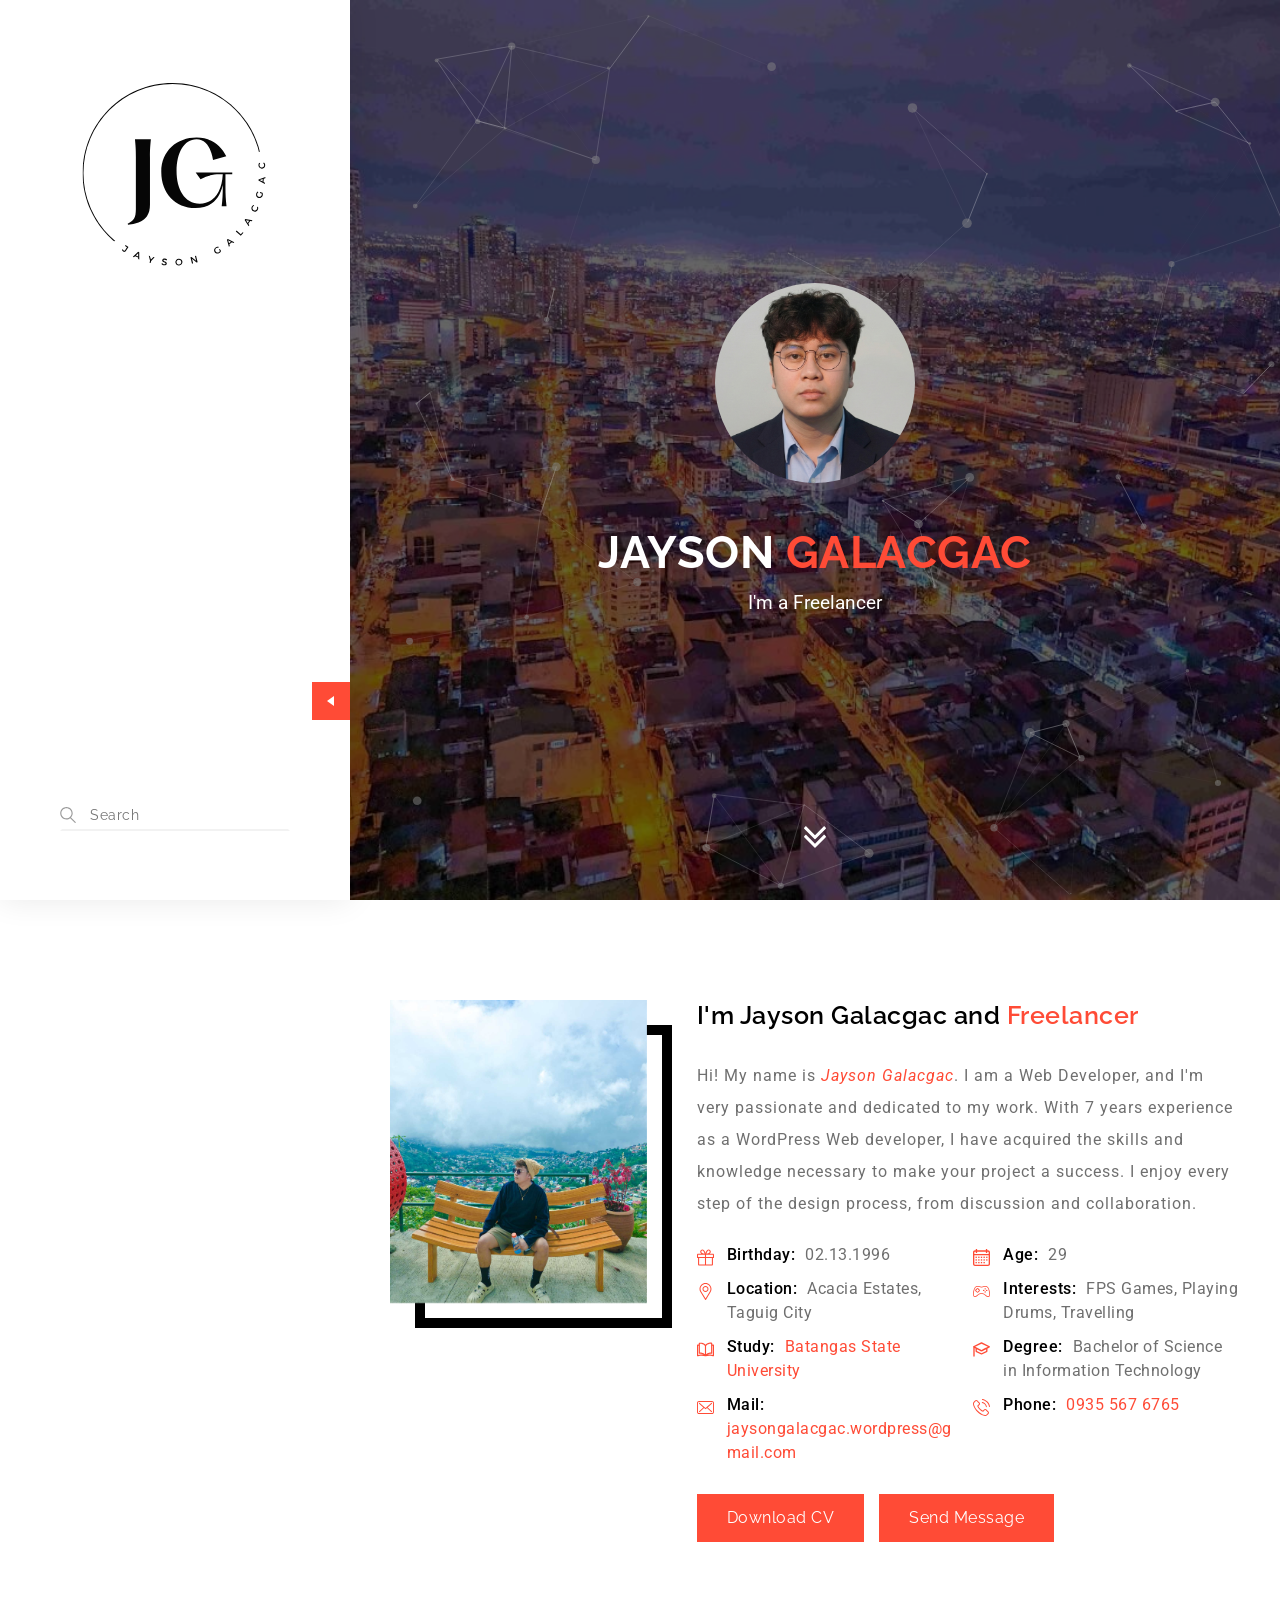
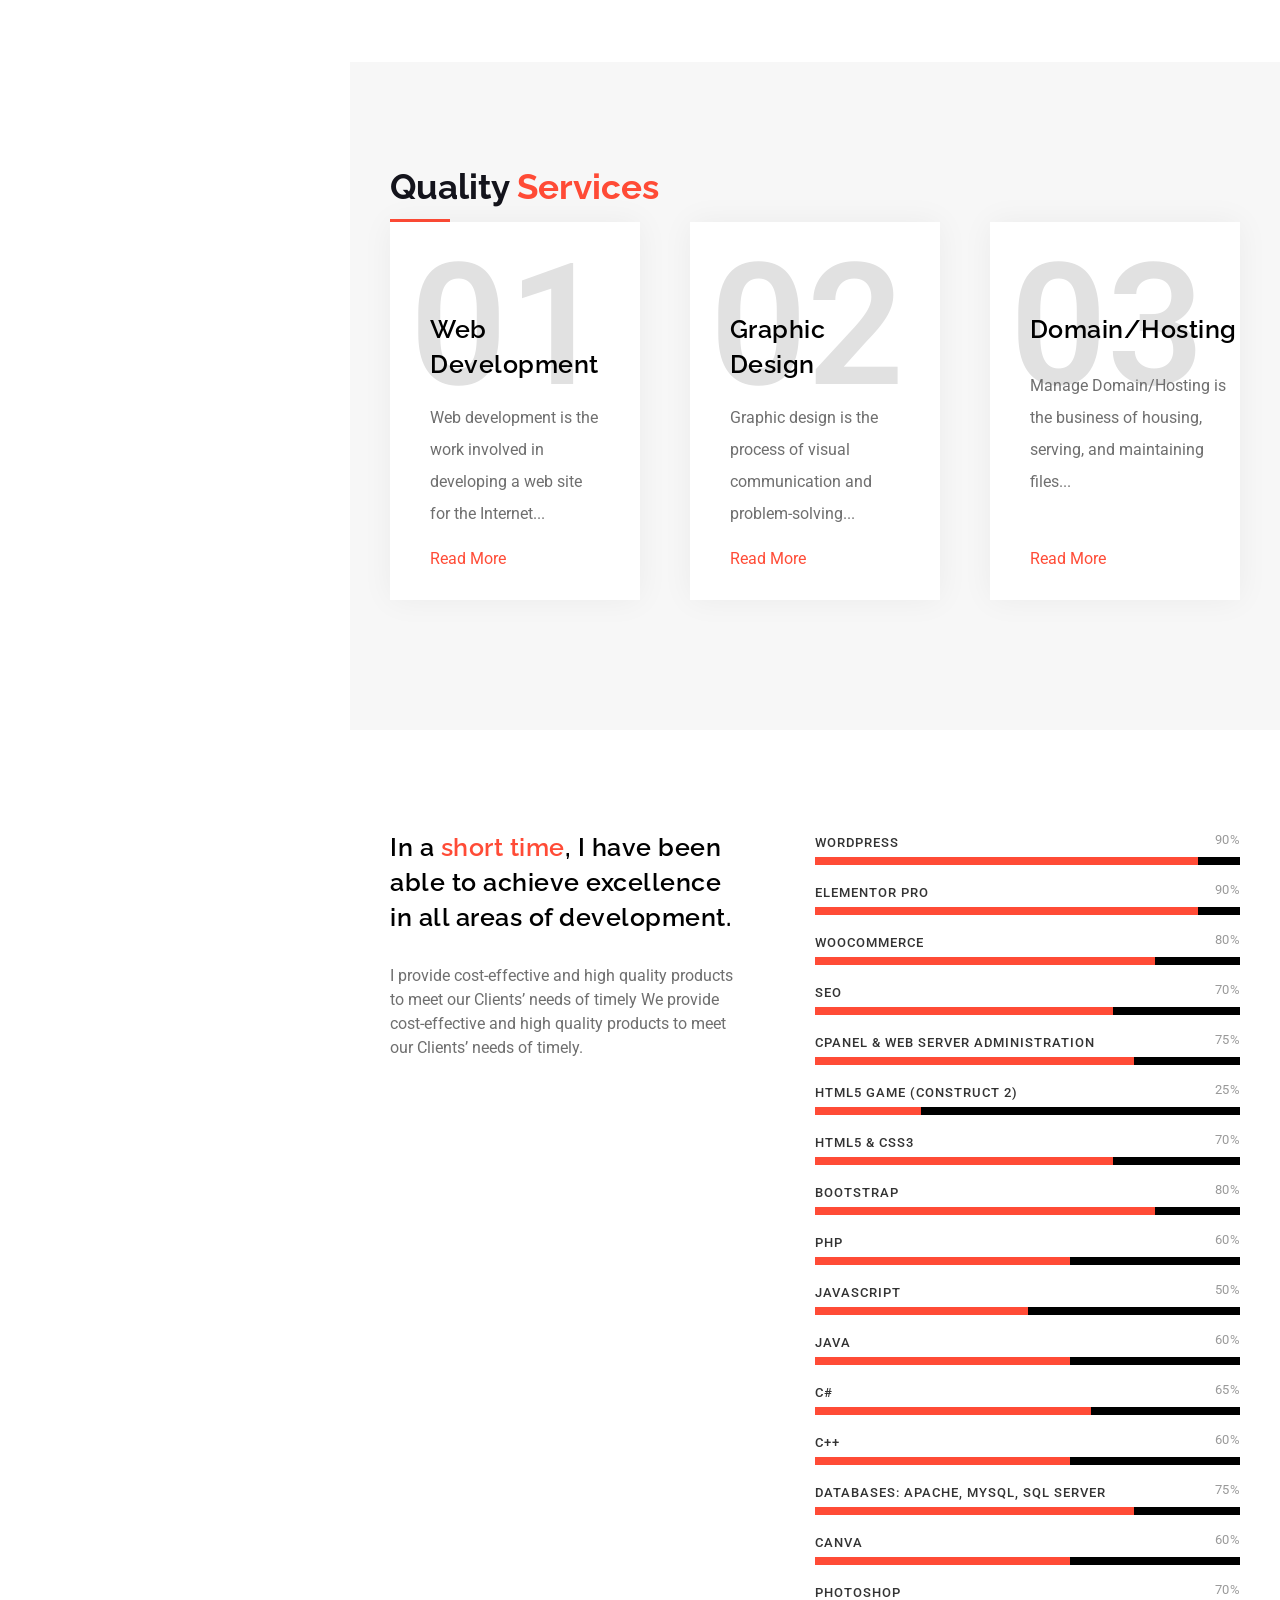
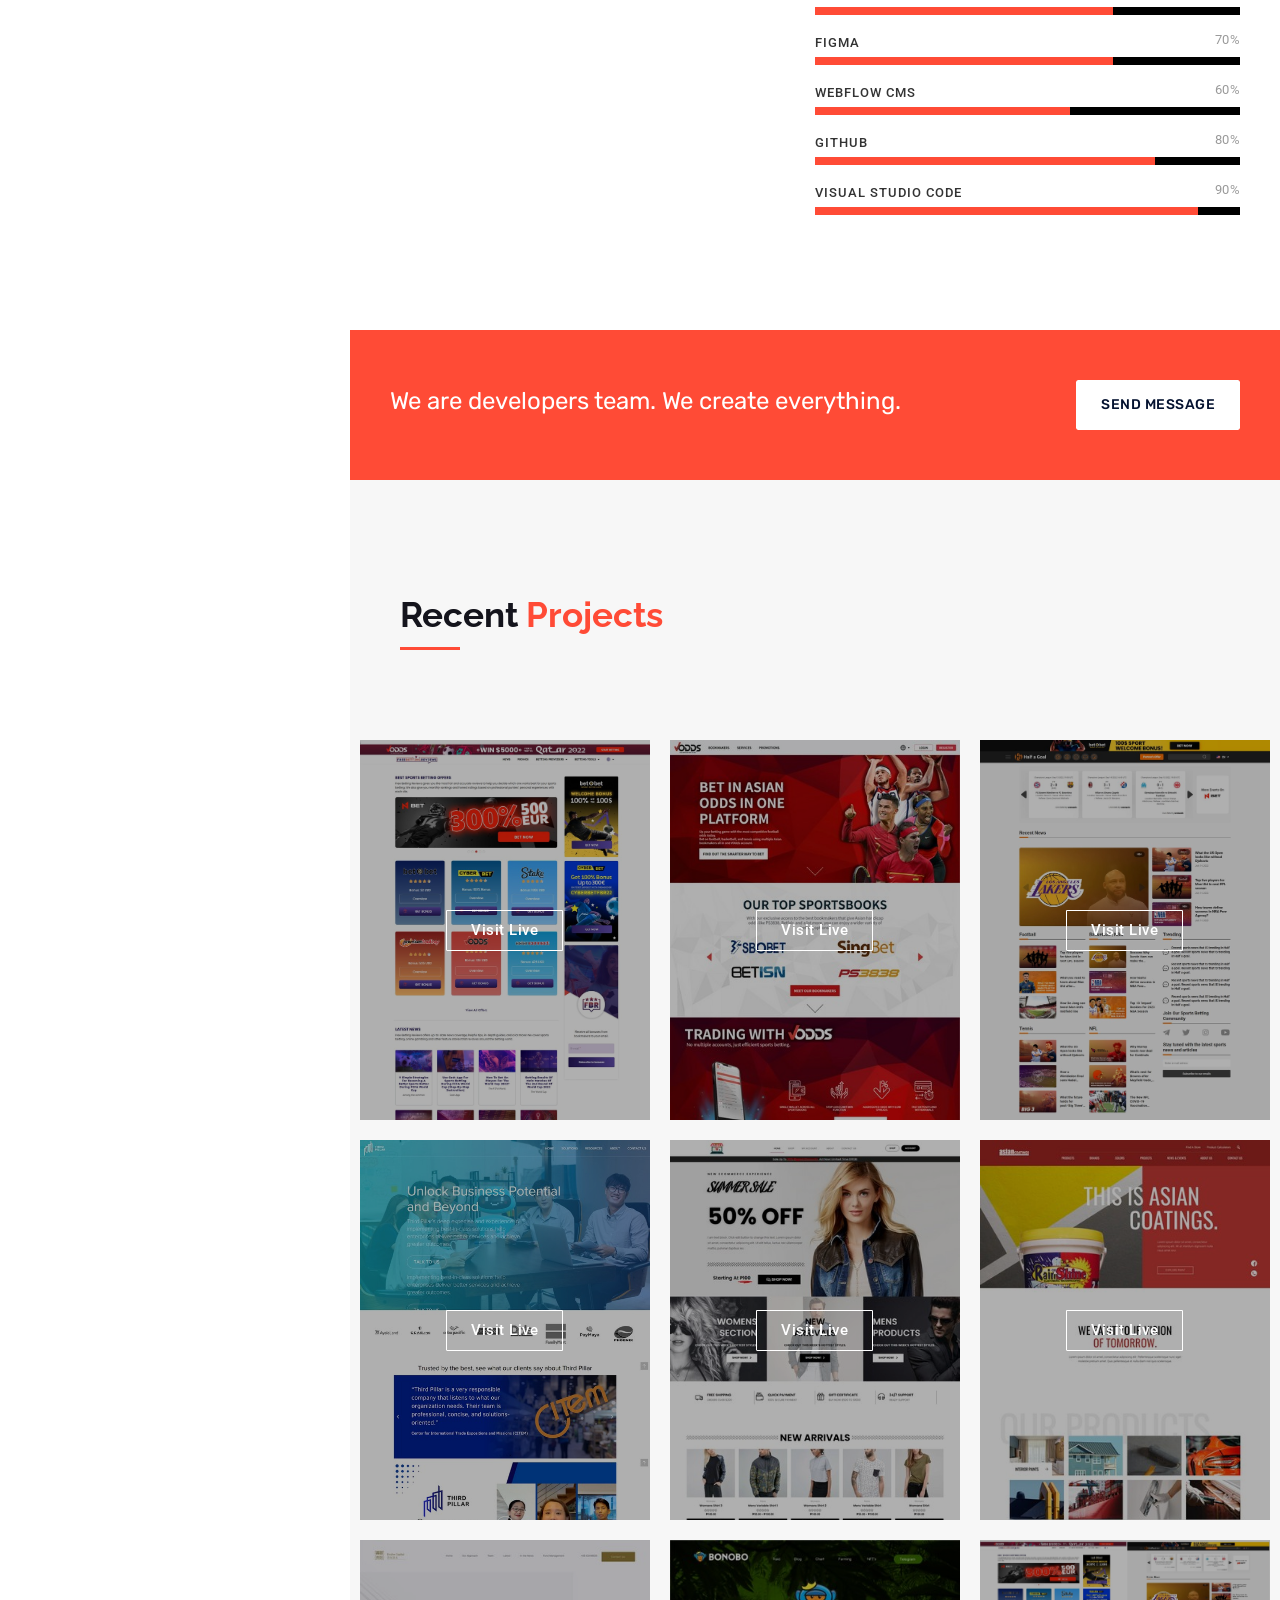
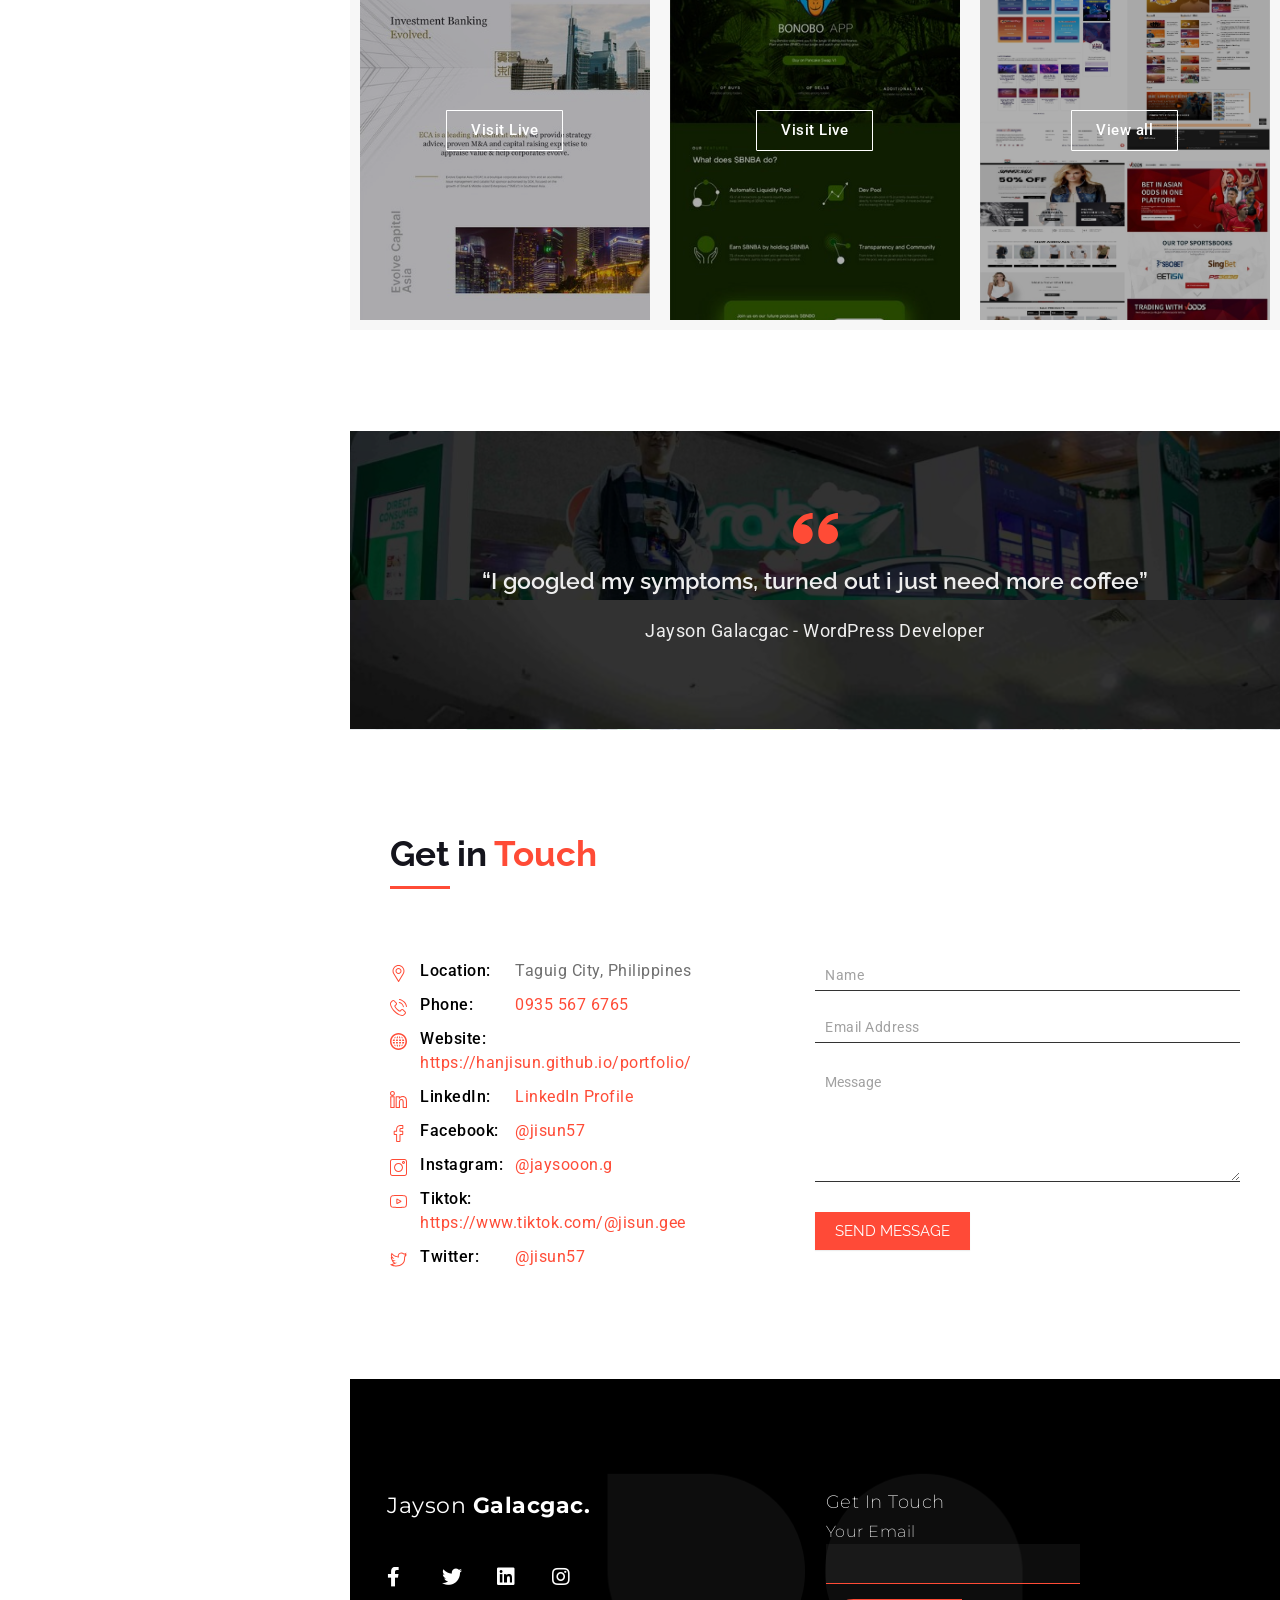
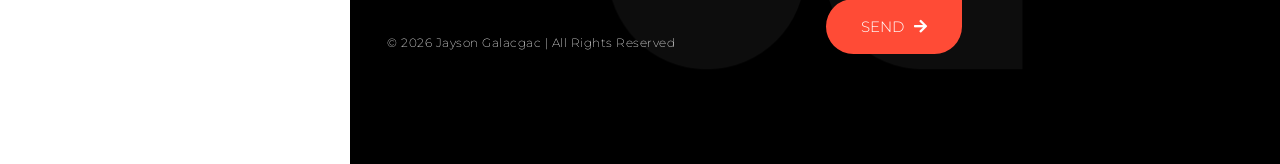
